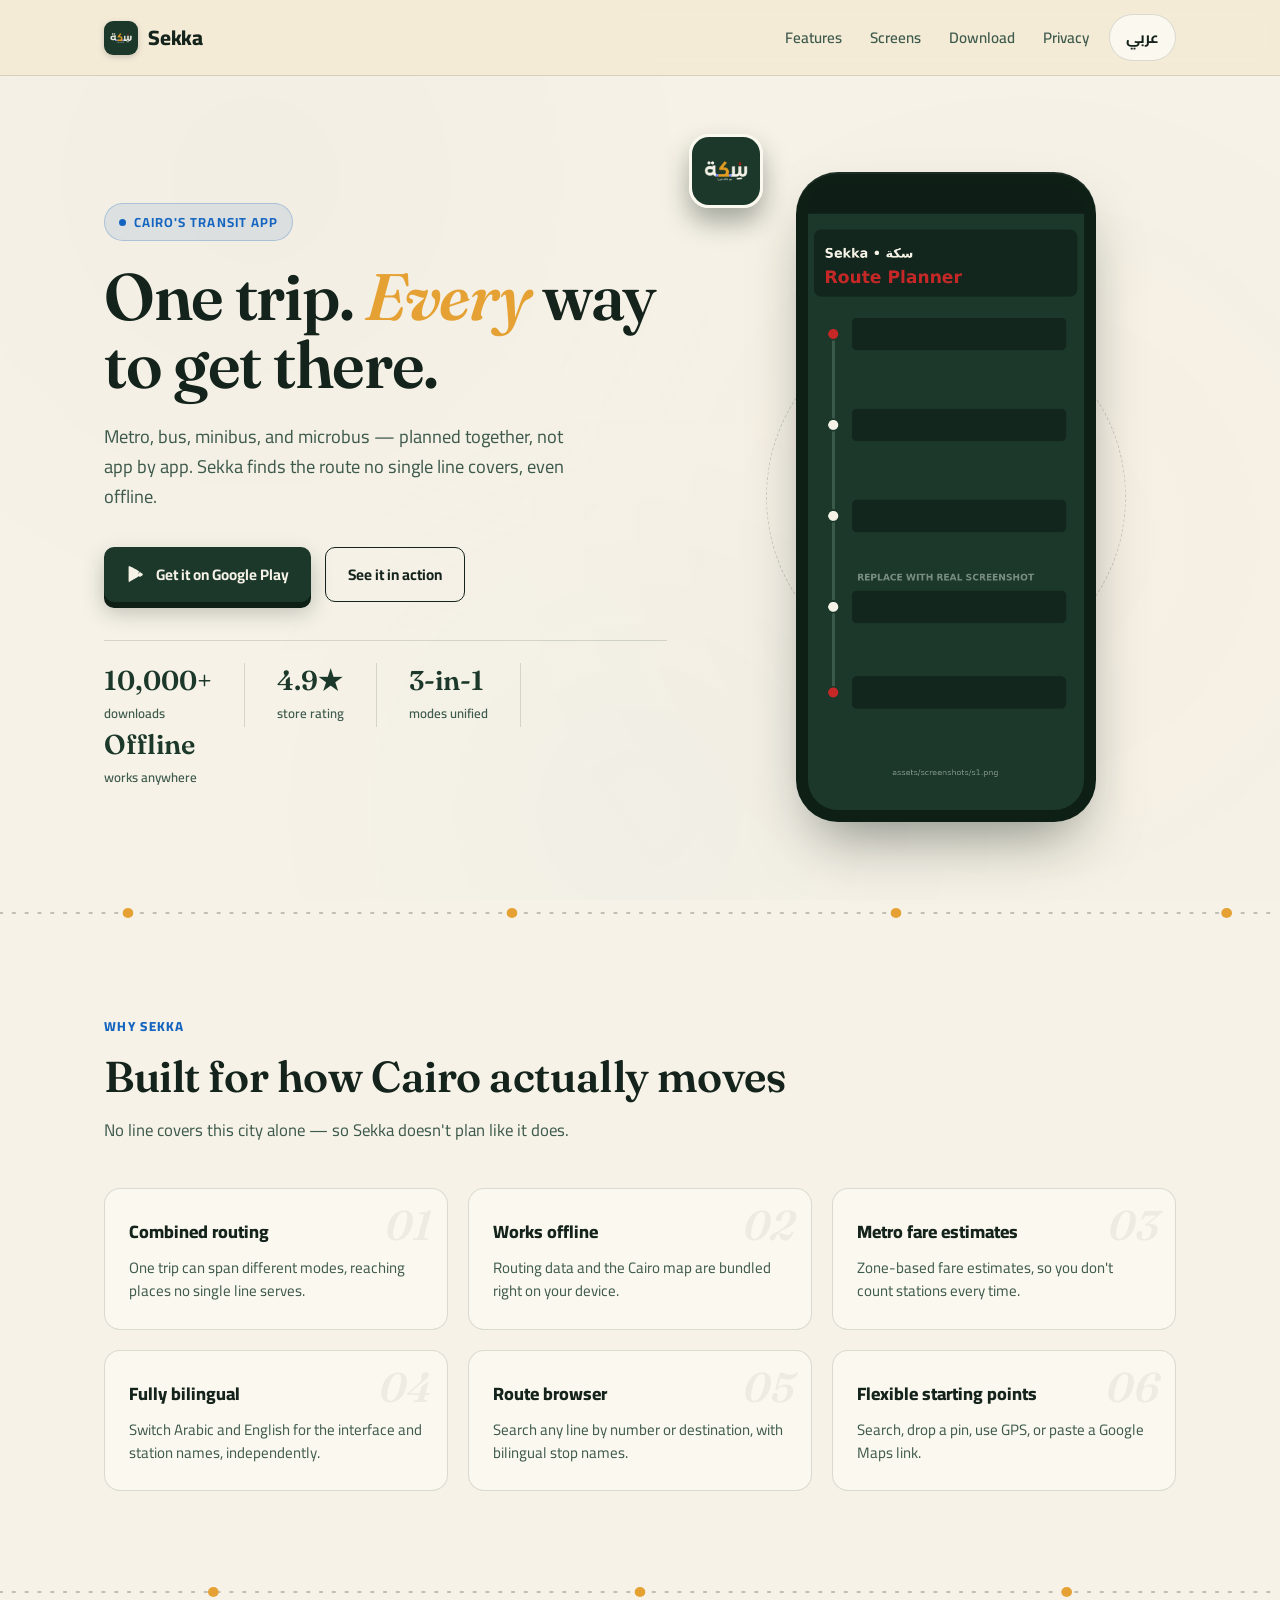
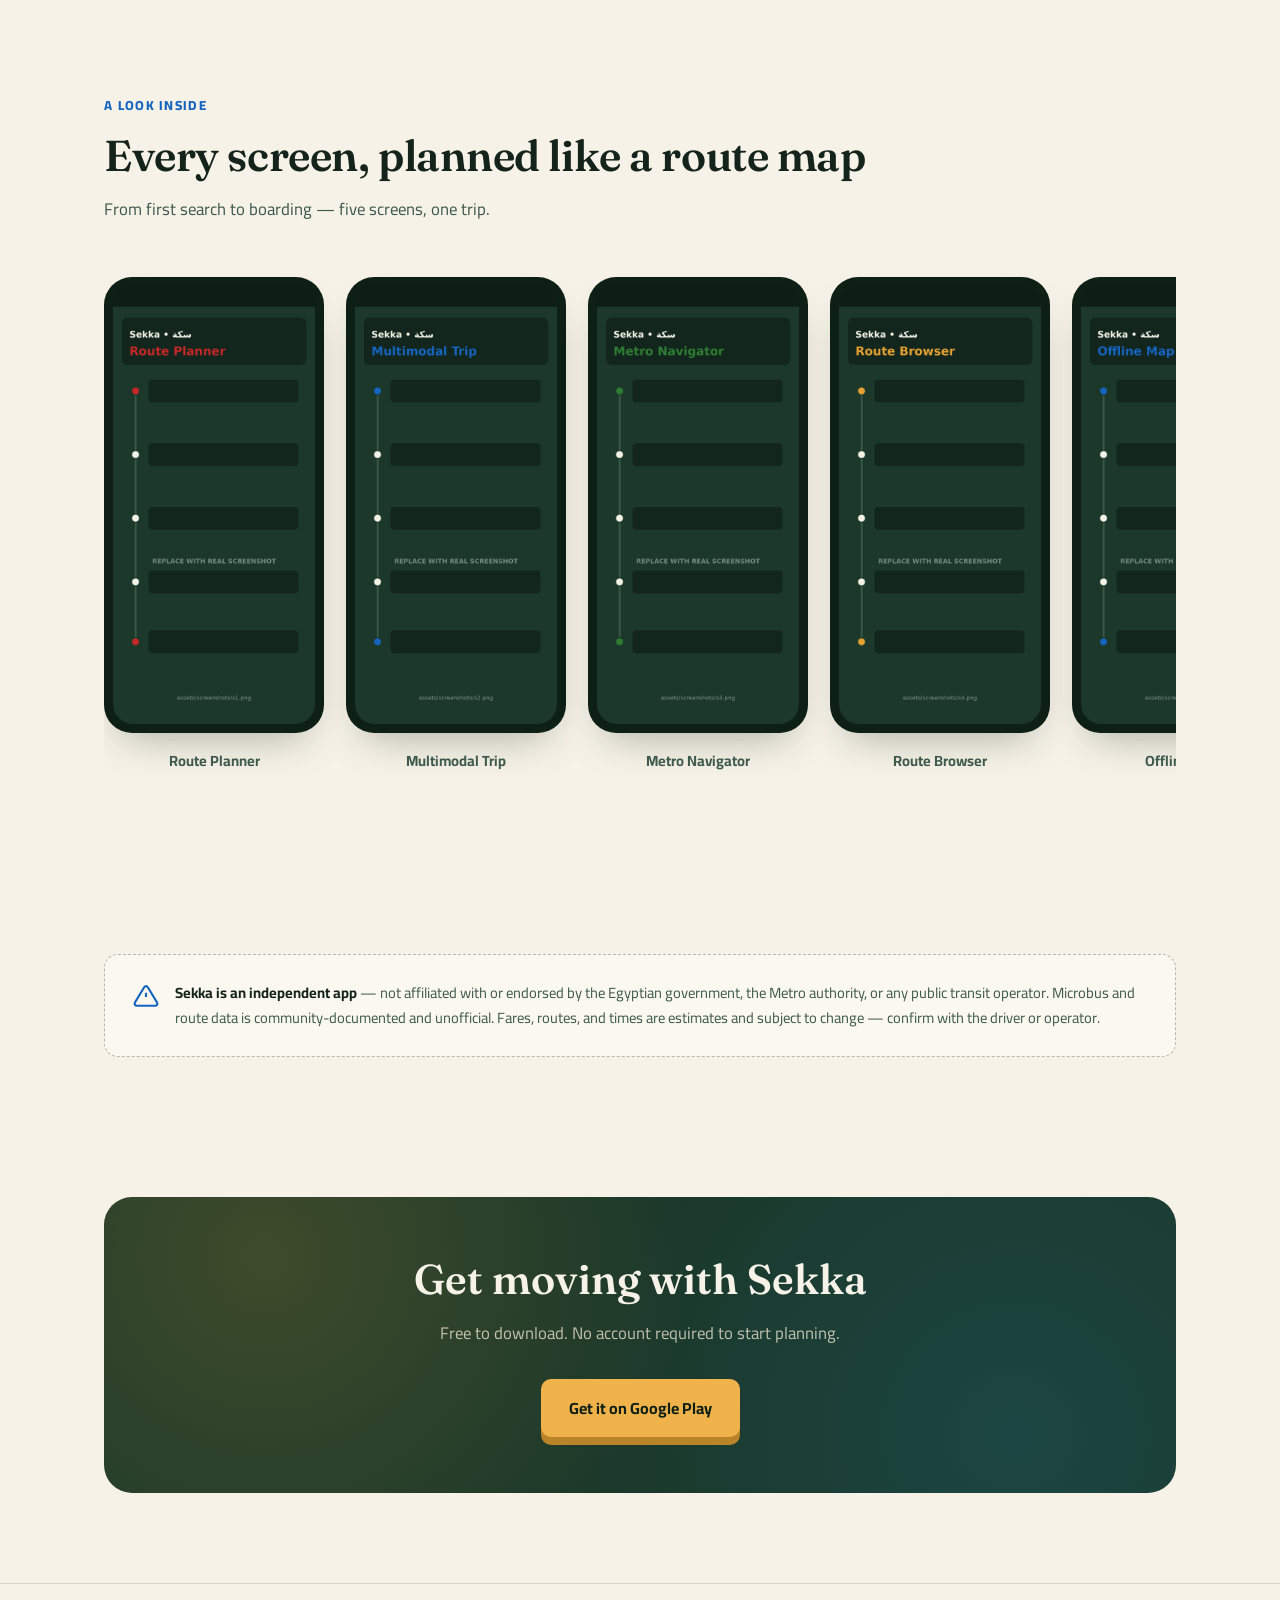
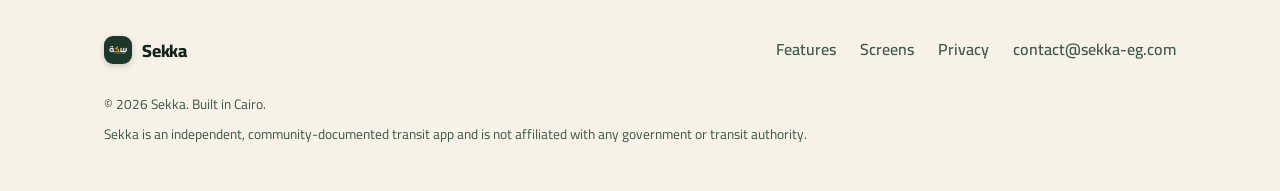
==== index.html @ 24066e3b "Sekka landing page" ====
<!doctype html>
<html lang="en" dir="ltr">
<head>
<meta charset="UTF-8">
<meta name="viewport" content="width=device-width, initial-scale=1, viewport-fit=cover">
<title>Sekka — سكة | Cairo's Multimodal Transit App</title>
<meta name="description" content="Sekka plans one trip across Cairo's metro, bus, minibus and microbus together — offline, bilingual, and free.">

<script async src="https://pagead2.googlesyndication.com/pagead/js/adsbygoogle.js?client=ca-pub-8726286335270032"
     crossorigin="anonymous"></script>

<link rel="icon" href="assets/icon.png">
<link rel="preconnect" href="https://fonts.googleapis.com">
<link rel="preconnect" href="https://fonts.gstatic.com" crossorigin>
<link href="https://fonts.googleapis.com/css2?family=Cairo:wght@400;500;600;700;800;900&family=Fraunces:ital,opsz,wght@0,9..144,500;1,9..144,500;1,9..144,600&display=swap" rel="stylesheet">
<script>document.documentElement.classList.add('js');</script>

<style>
:root{
  /* Sekka's real brand tokens — sampled from assets/logo.png and
     lib/theme/app_colors.dart, not invented for this page. */
  --sand:#f6f2e7;
  --sand-2:#ece4ce;
  --paper:#fbf8ef;
  --ink:#14231b;
  --ink-2:#3e5a4c;
  --navy:#1b382a;      /* brand ground — launchGround, logo.png background */
  --navy-deep:#0e1f16;
  --gold:#e5a133;      /* app's own "warning" token, matches the logo's gold */
  --gold-2:#f0b24a;    /* app's dark-mode warning token */
  --line1:#1565c0; /* metro line 1 (blue) */
  --line2:#c62828; /* metro line 2 (red) */
  --line3:#2e7d32; /* metro line 3 (green) */
  --rule: rgba(20,35,27,0.14);
  color-scheme: light;
}
*{box-sizing:border-box;}
html{scroll-behavior:smooth;}
body{
  margin:0;
  padding-block:env(safe-area-inset-top,0px) env(safe-area-inset-bottom,0px);
  background:var(--sand);
  color:var(--ink);
  font-family:'Cairo',system-ui,sans-serif;
  -webkit-font-smoothing:antialiased;
  overflow-x:hidden;
}
img{max-width:100%;display:block;}
[hidden]{display:none!important;}
a{color:inherit;}

/* paper grain texture */
body::before{
  content:"";
  position:fixed;inset:0;
  pointer-events:none;
  z-index:0;
  opacity:.5;
  background-image:
    radial-gradient(circle at 20% 20%, rgba(20,35,27,.035) 0, transparent 40%),
    radial-gradient(circle at 80% 60%, rgba(198,40,40,.04) 0, transparent 45%),
    radial-gradient(circle at 50% 90%, rgba(21,101,192,.04) 0, transparent 40%);
}

.wrap{max-width:1120px;margin-inline:auto;padding-inline:24px;position:relative;z-index:1;}

/* ---------- nav ---------- */
header.nav{
  position:sticky;top:0;z-index:50;
  padding-top:env(safe-area-inset-top,0px);
  background:rgba(244,234,212,.86);
  backdrop-filter:blur(10px);
  border-bottom:1px solid var(--rule);
}
.nav-inner{
  display:flex;align-items:center;justify-content:space-between;
  padding-block:14px;
}
.wordmark{
  display:flex;align-items:center;gap:10px;
  font-weight:800;font-size:1.3rem;letter-spacing:-.01em;
  text-decoration:none;color:var(--ink);
}
.wordmark .dot-en{color:var(--line1)}
.wordmark img{width:34px;height:34px;border-radius:9px;box-shadow:0 2px 6px rgba(0,0,0,.18)}
.navlinks{display:flex;align-items:center;gap:28px;}
.navlinks a{
  text-decoration:none;color:var(--ink-2);font-weight:600;font-size:.95rem;
  position:relative;padding-block:4px;
}
.navlinks a::after{
  content:"";position:absolute;left:0;right:0;bottom:-2px;height:2px;
  background:var(--line1);transform:scaleX(0);transform-origin:right;
  transition:transform .25s ease;
}
.navlinks a:hover::after{transform:scaleX(1);transform-origin:left;}
.navlinks{margin-inline-start:auto;margin-inline-end:20px;}
@media (max-width:760px){ .navlinks{display:none;} }

.btn{
  appearance:none;border:none;cursor:pointer;
  display:inline-flex;align-items:center;gap:10px;
  font-family:inherit;font-weight:700;font-size:.95rem;
  text-decoration:none;
}
.btn-lang{
  background:var(--paper);border:1.5px solid var(--rule);
  border-radius:999px;padding:8px 16px;color:var(--ink);
  transition:border-color .2s, background .2s;
}
.btn-lang:hover{border-color:var(--line1);}
.btn-ticket{
  background:var(--navy);color:var(--sand);
  padding:12px 22px;border-radius:10px;
  position:relative;
  box-shadow:0 6px 0 var(--navy-deep), 0 10px 22px rgba(14,31,22,.25);
  transition:transform .15s ease, box-shadow .15s ease;
}
.btn-ticket:hover{transform:translateY(-2px);box-shadow:0 8px 0 var(--navy-deep), 0 16px 26px rgba(14,31,22,.3);}
.btn-ticket:active{transform:translateY(2px);box-shadow:0 3px 0 var(--navy-deep);}
.btn-ticket svg{width:20px;height:20px;flex:none;}

/* ---------- hero ---------- */
.hero{
  padding-block:76px 40px;
  position:relative;
}
.hero-grid{
  display:grid;grid-template-columns:1.1fr .9fr;gap:48px;align-items:center;
}
@media (max-width:860px){ .hero-grid{grid-template-columns:1fr;} }

.eyebrow{
  display:inline-flex;align-items:center;gap:8px;
  font-weight:700;font-size:.82rem;letter-spacing:.08em;text-transform:uppercase;
  color:var(--line1);background:rgba(21,101,192,.1);
  border:1px solid rgba(21,101,192,.25);
  padding:6px 14px;border-radius:999px;margin-bottom:22px;
}
.eyebrow .pulse{width:7px;height:7px;border-radius:50%;background:var(--line1);animation:pulse 1.8s ease-in-out infinite;}
@keyframes pulse{0%,100%{opacity:1;transform:scale(1);}50%{opacity:.35;transform:scale(1.4);}}

h1.headline{
  font-family:'Fraunces',serif;
  font-weight:600;
  font-size:clamp(2.4rem, 5.2vw, 4.1rem);
  line-height:1.04;
  letter-spacing:-.02em;
  margin:0 0 22px;
}
[dir="rtl"] h1.headline{font-family:'Cairo',sans-serif;font-weight:800;}
h1.headline em{
  font-style:italic;color:var(--gold);
}
[dir="rtl"] h1.headline em{font-style:normal;color:var(--gold);}

.hero p.sub{
  font-size:1.15rem;line-height:1.65;color:var(--ink-2);
  max-width:46ch;margin:0 0 34px;
}
.hero-ctas{display:flex;flex-wrap:wrap;gap:14px;margin-bottom:38px;}
.btn-ghost{
  border:1.5px solid var(--ink); border-radius:10px; padding:12px 22px;
  color:var(--ink); background:transparent;
}
.btn-ghost:hover{background:var(--ink);color:var(--sand);}

.stats{display:flex;flex-wrap:wrap;gap:0;border-top:1px solid var(--rule);padding-top:22px;}
.stat{padding-inline-end:32px;margin-inline-end:32px;border-inline-end:1px solid var(--rule);}
.stat:last-child{border-inline-end:none;}
.stat b{display:block;font-family:'Fraunces',serif;font-size:1.7rem;font-weight:600;color:var(--navy);}
[dir="rtl"] .stat b{font-family:'Cairo',sans-serif;font-weight:800;}
.stat span{font-size:.82rem;color:var(--ink-2);font-weight:600;}

/* phone showcase */
.phone-stage{position:relative;display:flex;justify-content:center;align-items:center;padding:20px;}
.phone{
  width:min(300px,72vw);aspect-ratio:9/19.5;
  background:var(--navy-deep);border-radius:42px;padding:12px;
  box-shadow:0 30px 60px -20px rgba(14,31,22,.5), 0 2px 0 rgba(255,255,255,.06) inset;
  position:relative;z-index:2;
  animation:float 5s ease-in-out infinite;
}
@keyframes float{0%,100%{transform:translateY(0) rotate(-2deg);}50%{transform:translateY(-14px) rotate(1deg);}}
.phone img{border-radius:30px;width:100%;height:100%;object-fit:cover;}
.badge-icon{
  position:absolute;z-index:3;top:-18px;inset-inline-start:-26px;
  width:74px;height:74px;border-radius:20px;overflow:hidden;
  box-shadow:0 14px 26px rgba(14,31,22,.35);
  animation:float 5s ease-in-out infinite .4s;
  border:3px solid var(--paper);
}
.ring{
  position:absolute;width:360px;height:360px;border-radius:50%;
  border:1.5px dashed rgba(20,35,27,.18);z-index:1;
}

/* ---------- route divider ---------- */
.route-divider{padding-block:8px;overflow:hidden;}
.route-divider svg{width:100%;height:46px;display:block;}
.route-divider path{
  stroke:var(--ink);stroke-opacity:.25;stroke-width:2;fill:none;
  stroke-dasharray:2 10;stroke-linecap:round;
}
.route-divider circle{fill:var(--gold);}

/* ---------- section shells ---------- */
section{padding-block:70px;position:relative;}
.kicker{
  font-weight:800;font-size:.82rem;letter-spacing:.1em;text-transform:uppercase;
  color:var(--line1);margin:0 0 12px;
}
h2.h2{
  font-family:'Fraunces',serif;font-weight:600;
  font-size:clamp(1.9rem,3.4vw,2.7rem);letter-spacing:-.01em;margin:0 0 14px;
}
[dir="rtl"] h2.h2{font-family:'Cairo',sans-serif;font-weight:800;}
.section-sub{color:var(--ink-2);font-size:1.05rem;max-width:56ch;margin:0 0 44px;line-height:1.6;}

/* reveal-on-scroll (only when JS has run — no-JS visitors see content immediately) */
html.js .reveal{opacity:0;transform:translateY(26px);transition:opacity .7s ease, transform .7s ease;}
html.js .reveal.in{opacity:1;transform:translateY(0);}

/* ---------- features ---------- */
.feature-grid{display:grid;grid-template-columns:repeat(3,1fr);gap:20px;}
@media (max-width:900px){.feature-grid{grid-template-columns:repeat(2,1fr);}}
@media (max-width:600px){.feature-grid{grid-template-columns:1fr;}}
.feature{
  background:var(--paper);border:1px solid var(--rule);border-radius:16px;
  padding:26px 24px;position:relative;overflow:hidden;
  transition:transform .25s ease, box-shadow .25s ease, border-color .25s ease;
}
.feature:hover{transform:translateY(-6px);box-shadow:0 18px 30px -14px rgba(20,35,27,.25);border-color:transparent;}
.feature .dot{width:12px;height:12px;border-radius:50%;margin-bottom:18px;}
.feature h3{margin:0 0 8px;font-size:1.12rem;font-weight:800;}
.feature p{margin:0;color:var(--ink-2);font-size:.94rem;line-height:1.55;}
.feature .num{
  position:absolute;top:10px;inset-inline-end:16px;
  font-family:'Fraunces',serif;font-style:italic;font-size:2.6rem;
  color:rgba(20,35,27,.06);font-weight:600;
}

/* ---------- screenshots ---------- */
.shot-rail{
  display:flex;gap:22px;overflow-x:auto;padding:10px 4px 26px;
  scroll-snap-type:x mandatory;
  -webkit-overflow-scrolling:touch;
}
.shot-rail::-webkit-scrollbar{height:8px;}
.shot-rail::-webkit-scrollbar-thumb{background:var(--rule);border-radius:8px;}
.shot-card{flex:none;scroll-snap-align:start;width:220px;}
.shot-frame{
  background:var(--navy-deep);border-radius:28px;padding:9px;
  box-shadow:0 20px 40px -18px rgba(20,35,27,.35);
}
.shot-frame img{border-radius:20px;aspect-ratio:9/19.5;object-fit:cover;}
.shot-label{margin-top:14px;font-weight:700;font-size:.92rem;text-align:center;color:var(--ink-2);}

/* ---------- disclaimer ---------- */
.ticket-note{
  background:var(--paper);border:1.5px dashed rgba(20,35,27,.3);
  border-radius:14px;padding:26px 28px;
  display:flex;gap:16px;align-items:flex-start;
}
.ticket-note svg{flex:none;width:26px;height:26px;color:var(--line1);margin-top:2px;}
.ticket-note p{margin:0;color:var(--ink-2);font-size:.92rem;line-height:1.65;}
.ticket-note strong{color:var(--ink);}

/* ---------- download cta ---------- */
.cta-band{
  background:var(--navy);color:var(--sand);border-radius:28px;
  padding:56px 40px;text-align:center;position:relative;overflow:hidden;
}
.cta-band::before{
  content:"";position:absolute;inset:0;
  background:
    radial-gradient(circle at 15% 20%, rgba(223,162,46,.18), transparent 45%),
    radial-gradient(circle at 85% 80%, rgba(28,110,140,.25), transparent 45%);
}
.cta-band > *{position:relative;z-index:1;}
.cta-band h2{font-family:'Fraunces',serif;font-weight:600;font-size:clamp(1.8rem,4vw,2.6rem);margin:0 0 12px;}
[dir="rtl"] .cta-band h2{font-family:'Cairo',sans-serif;font-weight:800;}
.cta-band p{color:rgba(244,234,212,.75);margin:0 0 30px;font-size:1.05rem;}
.btn-gold{
  background:var(--gold-2);color:var(--navy-deep);
  padding:14px 28px;border-radius:10px;font-size:1rem;
  box-shadow:0 8px 0 #b9832a;
  transition:transform .15s ease, box-shadow .15s ease;
}
.btn-gold:hover{transform:translateY(-2px);box-shadow:0 10px 0 #b9832a;}
.btn-gold:active{transform:translateY(3px);box-shadow:0 3px 0 #b9832a;}

/* ---------- footer ---------- */
footer{padding-block:50px 40px;border-top:1px solid var(--rule);margin-top:20px;}
.foot-grid{display:flex;justify-content:space-between;flex-wrap:wrap;gap:26px;}
.foot-links{display:flex;gap:24px;flex-wrap:wrap;}
.foot-links a{text-decoration:none;font-weight:600;color:var(--ink-2);}
.foot-links a:hover{color:var(--line1);}
.foot-meta{color:var(--ink-2);font-size:.85rem;}
.foot-meta div{margin-bottom:4px;}

/* rtl flips for directional bits */
[dir="rtl"] .ring{transform:scaleX(-1);}
</style>
</head>
<body>

<header class="nav">
  <div class="wrap nav-inner">
    <a href="#top" class="wordmark">
      <img src="assets/icon.png" alt="Sekka">
      <span data-i18n="brand">Sekka</span>
    </a>
    <nav class="navlinks">
      <a href="#features" data-i18n="nav1">Features</a>
      <a href="#screens" data-i18n="nav2">Screens</a>
      <a href="#download" data-i18n="nav3">Download</a>
      <a href="https://eliaamir.github.io/sekka-privacy/" data-i18n="nav4">Privacy</a>
    </nav>
    <div style="display:flex;gap:10px;align-items:center;">
      <button class="btn btn-lang" id="langToggle" type="button">عربي</button>
    </div>
  </div>
</header>

<main id="top">
  <section class="hero">
    <div class="wrap hero-grid">
      <div>
        <span class="eyebrow"><span class="pulse"></span><span data-i18n="eyebrow">Cairo's Transit App</span></span>
        <h1 class="headline" data-i18n-html="headline_html">One trip. <em>Every</em> way to get there.</h1>
        <p class="sub" data-i18n="hero_sub">Metro, bus, minibus, and microbus — planned together, not app by app. Sekka finds the route no single line covers, even offline.</p>
        <div class="hero-ctas">
          <a class="btn btn-ticket" href="https://play.google.com/store/apps/details?id=com.sekka.transport" target="_blank" rel="noopener">
            <svg viewBox="0 0 24 24" fill="currentColor"><path d="M3.6 2.3c-.3.3-.5.7-.5 1.2v17c0 .5.2.9.5 1.2l.1.1L13.9 12 3.7 2.2l-.1.1Zm12.6 11-2.6-2.6L4.1 21.3l9.5-5.3c.6-.4 1.6-1 2.6-2.7Zm3.3-1.9-2.9-1.7-2.9 2.9 2.9 2.9 2.9-1.7c.9-.5.9-1.9 0-2.4ZM4.1 2.7l9.5 9.3 2.6-2.6C15.2 7.7 5.9 3.2 4.1 2.7Z"/></svg>
            <span data-i18n="cta_play">Get it on Google Play</span>
          </a>
          <a class="btn btn-ghost" href="#screens" data-i18n="cta_see">See it in action</a>
        </div>
        <div class="stats">
          <div class="stat"><b dir="ltr">10,000+</b><span data-i18n="stat1">downloads</span></div>
          <div class="stat"><b dir="ltr">4.9★</b><span data-i18n="stat2">store rating</span></div>
          <div class="stat"><b dir="ltr">3-in-1</b><span data-i18n="stat3">modes unified</span></div>
          <div class="stat"><b data-i18n="stat4b">Offline</b><span data-i18n="stat4">works anywhere</span></div>
        </div>
      </div>
      <div class="phone-stage">
        <div class="ring"></div>
        <div class="phone"><img src="assets/screenshots/s1.png" alt="Sekka app screenshot"></div>
        <div class="badge-icon"><img src="assets/icon.png" alt=""></div>
      </div>
    </div>
  </section>

  <div class="route-divider"><svg viewBox="0 0 1200 46" preserveAspectRatio="none">
    <path d="M0 23 H1200"/>
    <circle cx="120" cy="23" r="5"></circle>
    <circle cx="480" cy="23" r="5"></circle>
    <circle cx="840" cy="23" r="5"></circle>
    <circle cx="1150" cy="23" r="5"></circle>
  </svg></div>

  <section id="features">
    <div class="wrap">
      <p class="kicker reveal" data-i18n="feat_kicker">Why Sekka</p>
      <h2 class="h2 reveal" data-i18n="feat_title">Built for how Cairo actually moves</h2>
      <p class="section-sub reveal" data-i18n="feat_sub">No line covers this city alone — so Sekka doesn't plan like it does.</p>
      <div class="feature-grid">
        <div class="feature reveal">
          <span class="num">01</span>
          <span class="dot" style="background:var(--line1)"></span>
          <h3 data-i18n="f1_t">Combined routing</h3>
          <p data-i18n="f1_p">One trip can span different modes, reaching places no single line serves.</p>
        </div>
        <div class="feature reveal">
          <span class="num">02</span>
          <span class="dot" style="background:var(--line2)"></span>
          <h3 data-i18n="f2_t">Works offline</h3>
          <p data-i18n="f2_p">Routing data and the Cairo map are bundled right on your device.</p>
        </div>
        <div class="feature reveal">
          <span class="num">03</span>
          <span class="dot" style="background:var(--line3)"></span>
          <h3 data-i18n="f3_t">Metro fare estimates</h3>
          <p data-i18n="f3_p">Zone-based fare estimates, so you don't count stations every time.</p>
        </div>
        <div class="feature reveal">
          <span class="num">04</span>
          <span class="dot" style="background:var(--gold)"></span>
          <h3 data-i18n="f4_t">Fully bilingual</h3>
          <p data-i18n="f4_p">Switch Arabic and English for the interface and station names, independently.</p>
        </div>
        <div class="feature reveal">
          <span class="num">05</span>
          <span class="dot" style="background:var(--line1)"></span>
          <h3 data-i18n="f5_t">Route browser</h3>
          <p data-i18n="f5_p">Search any line by number or destination, with bilingual stop names.</p>
        </div>
        <div class="feature reveal">
          <span class="num">06</span>
          <span class="dot" style="background:var(--line2)"></span>
          <h3 data-i18n="f6_t">Flexible starting points</h3>
          <p data-i18n="f6_p">Search, drop a pin, use GPS, or paste a Google Maps link.</p>
        </div>
      </div>
    </div>
  </section>

  <div class="route-divider"><svg viewBox="0 0 1200 46" preserveAspectRatio="none">
    <path d="M0 23 H1200"/>
    <circle cx="200" cy="23" r="5"></circle>
    <circle cx="600" cy="23" r="5"></circle>
    <circle cx="1000" cy="23" r="5"></circle>
  </svg></div>

  <section id="screens">
    <div class="wrap">
      <p class="kicker reveal" data-i18n="shots_kicker">A look inside</p>
      <h2 class="h2 reveal" data-i18n="shots_title">Every screen, planned like a route map</h2>
      <p class="section-sub reveal" data-i18n="shots_sub">From first search to boarding — five screens, one trip.</p>
      <div class="shot-rail">
        <div class="shot-card reveal">
          <div class="shot-frame"><img src="assets/screenshots/s1.png" alt="Route planner"></div>
          <p class="shot-label" data-i18n="shot1">Route Planner</p>
        </div>
        <div class="shot-card reveal">
          <div class="shot-frame"><img src="assets/screenshots/s2.png" alt="Multimodal trip"></div>
          <p class="shot-label" data-i18n="shot2">Multimodal Trip</p>
        </div>
        <div class="shot-card reveal">
          <div class="shot-frame"><img src="assets/screenshots/s3.png" alt="Metro navigator"></div>
          <p class="shot-label" data-i18n="shot3">Metro Navigator</p>
        </div>
        <div class="shot-card reveal">
          <div class="shot-frame"><img src="assets/screenshots/s4.png" alt="Route browser"></div>
          <p class="shot-label" data-i18n="shot4">Route Browser</p>
        </div>
        <div class="shot-card reveal">
          <div class="shot-frame"><img src="assets/screenshots/s5.png" alt="Offline map"></div>
          <p class="shot-label" data-i18n="shot5">Offline Map</p>
        </div>
      </div>
    </div>
  </section>

  <section>
    <div class="wrap">
      <div class="ticket-note reveal">
        <svg viewBox="0 0 24 24" fill="none" stroke="currentColor" stroke-width="2"><path d="M12 9v4m0 4h.01M10.3 3.9 1.8 18a2 2 0 0 0 1.7 3h17a2 2 0 0 0 1.7-3L13.7 3.9a2 2 0 0 0-3.4 0Z"/></svg>
        <p data-i18n-html="disclaimer"><strong>Sekka is an independent app</strong> — not affiliated with or endorsed by the Egyptian government, the Metro authority, or any public transit operator. Microbus and route data is community-documented and unofficial. Fares, routes, and times are estimates and subject to change — confirm with the driver or operator.</p>
      </div>
    </div>
  </section>

  <section id="download">
    <div class="wrap">
      <div class="cta-band reveal">
        <h2 data-i18n="cta_h">Get moving with Sekka</h2>
        <p data-i18n="cta_p">Free to download. No account required to start planning.</p>
        <a class="btn btn-gold" href="https://play.google.com/store/apps/details?id=com.sekka.transport" target="_blank" rel="noopener">
          <span data-i18n="cta_play">Get it on Google Play</span>
        </a>
      </div>
    </div>
  </section>
</main>

<footer>
  <div class="wrap foot-grid">
    <div class="wordmark" style="font-size:1.1rem;">
      <img src="assets/icon.png" alt="Sekka" style="width:28px;height:28px;">
      <span data-i18n="brand">Sekka</span>
    </div>
    <div class="foot-links">
      <a href="#features" data-i18n="nav1">Features</a>
      <a href="#screens" data-i18n="nav2">Screens</a>
      <a href="https://eliaamir.github.io/sekka-privacy/" data-i18n="nav4">Privacy</a>
      <a href="mailto:contact@sekka-eg.com">contact@sekka-eg.com</a>
    </div>
  </div>
  <div class="wrap foot-meta" style="margin-top:24px;">
    <div data-i18n="foot1">© 2026 Sekka. Built in Cairo.</div>
    <div data-i18n="foot2">Sekka is an independent, community-documented transit app and is not affiliated with any government or transit authority.</div>
  </div>
</footer>

<script>
const STR = {
  en: {
    brand:"Sekka", nav1:"Features", nav2:"Screens", nav3:"Download", nav4:"Privacy",
    eyebrow:"Cairo's Transit App",
    hero_sub:"Metro, bus, minibus, and microbus — planned together, not app by app. Sekka finds the route no single line covers, even offline.",
    cta_play:"Get it on Google Play", cta_see:"See it in action",
    stat1:"downloads", stat2:"store rating", stat3:"modes unified", stat4:"works anywhere", stat4b:"Offline",
    feat_kicker:"Why Sekka", feat_title:"Built for how Cairo actually moves",
    feat_sub:"No line covers this city alone — so Sekka doesn't plan like it does.",
    f1_t:"Combined routing", f1_p:"One trip can span different modes, reaching places no single line serves.",
    f2_t:"Works offline", f2_p:"Routing data and the Cairo map are bundled right on your device.",
    f3_t:"Metro fare estimates", f3_p:"Zone-based fare estimates, so you don't count stations every time.",
    f4_t:"Fully bilingual", f4_p:"Switch Arabic and English for the interface and station names, independently.",
    f5_t:"Route browser", f5_p:"Search any line by number or destination, with bilingual stop names.",
    f6_t:"Flexible starting points", f6_p:"Search, drop a pin, use GPS, or paste a Google Maps link.",
    shots_kicker:"A look inside", shots_title:"Every screen, planned like a route map",
    shots_sub:"From first search to boarding — five screens, one trip.",
    shot1:"Route Planner", shot2:"Multimodal Trip", shot3:"Metro Navigator", shot4:"Route Browser", shot5:"Offline Map",
    disclaimer:"<strong>Sekka is an independent app</strong> — not affiliated with or endorsed by the Egyptian government, the Metro authority, or any public transit operator. Microbus and route data is community-documented and unofficial. Fares, routes, and times are estimates and subject to change — confirm with the driver or operator.",
    cta_h:"Get moving with Sekka", cta_p:"Free to download. No account required to start planning.",
    foot1:"© 2026 Sekka. Built in Cairo.",
    foot2:"Sekka is an independent, community-documented transit app and is not affiliated with any government or transit authority.",
    headline_html:'One trip. <em>Every</em> way to get there.'
  },
  ar: {
    brand:"سكة", nav1:"المميزات", nav2:"لقطات الشاشة", nav3:"تحميل", nav4:"الخصوصية",
    eyebrow:"تطبيق مواصلات القاهرة",
    hero_sub:"المترو والأتوبيس والميني باص والميكروباص، كلهم بيتخططوا مع بعض مش تطبيق لوحده. سكة بيلاقي رحلة محدش بيوصلها بخط واحد، حتى من غير إنترنت.",
    cta_play:"حمّل من Google Play", cta_see:"شوف التطبيق شغال",
    stat1:"تحميل", stat2:"تقييم المتجر", stat3:"وسايل في رحلة واحدة", stat4:"شغال في أي مكان", stat4b:"أوفلاين",
    feat_kicker:"ليه سكة", feat_title:"اتبنى على طبيعة تنقل القاهرة",
    feat_sub:"مفيش خط بيوصل المدينة لوحده — فسكة مش بيخطط كأنه بيوصلها.",
    f1_t:"تخطيط مشترك", f1_p:"رحلة واحدة بتمشي فيها على أكتر من وسيلة، فتوصلك أماكن مفيش خط واحد بيوصلها.",
    f2_t:"شغال أوفلاين", f2_p:"بيانات التخطيط وخريطة القاهرة كلها محفوظة على موبايلك.",
    f3_t:"تقدير سعر المترو", f3_p:"تقدير السعر بالمنطقة، بدل ما تحسب كل مرة عدد المحطات.",
    f4_t:"عربي وإنجليزي بالكامل", f4_p:"بدّل اللغة للواجهة ولأسماء المحطات، كل واحدة لوحدها.",
    f5_t:"متصفح الخطوط", f5_p:"دوّر على أي خط بالرقم أو بالوجهة، بأسماء محطات عربي وإنجليزي.",
    f6_t:"نقط بداية مرنة", f6_p:"بالبحث، أو دبوس على الخريطة، أو GPS، أو لينك من خرائط جوجل.",
    shots_kicker:"جولة جوه التطبيق", shots_title:"كل شاشة متخططة زي خريطة خط",
    shots_sub:"من أول بحث لحد الركوب — خمس شاشات، رحلة واحدة.",
    shot1:"مخطط الرحلات", shot2:"رحلة متعددة الوسايل", shot3:"ملاح المترو", shot4:"متصفح الخطوط", shot5:"خريطة أوفلاين",
    disclaimer:"<strong>سكة تطبيق مستقل</strong>، وغير تابع للحكومة المصرية أو مترو الأنفاق أو هيئة النقل العام أو أي جهة حكومية، وغير معتمد منها. بيانات الميكروباص والخطوط موثّقة من المستخدمين وغير رسمية. الأسعار والخطوط والمواعيد تقريبية وقابلة للتغيير — اتأكد من السواق أو الجهة المشغّلة.",
    cta_h:"يلا نتحرك مع سكة", cta_p:"التحميل مجاني. مش محتاج حساب عشان تبدأ تخطط.",
    foot1:"© 2026 سكة. اتصنع في القاهرة.",
    foot2:"سكة تطبيق مستقل، بيانات موثّقة من المستخدمين، وغير تابع لأي جهة حكومية أو هيئة نقل.",
    headline_html:'رحلة واحدة… بكل الطرق اللي <em>توصلك</em>'
  }
};

let lang = 'en';
const toggleBtn = document.getElementById('langToggle');

function applyLang(l){
  lang = l;
  document.documentElement.lang = l;
  document.documentElement.dir = l === 'ar' ? 'rtl' : 'ltr';
  const dict = STR[l];
  document.querySelectorAll('[data-i18n]').forEach(el=>{
    const key = el.getAttribute('data-i18n');
    if(dict[key] !== undefined) el.textContent = dict[key];
  });
  document.querySelectorAll('[data-i18n-html]').forEach(el=>{
    const key = el.getAttribute('data-i18n-html');
    if(dict[key] !== undefined) el.innerHTML = dict[key];
  });
  toggleBtn.textContent = l === 'ar' ? 'English' : 'عربي';
  try{ localStorage.setItem('sekka-lang', l); }catch(e){}
}

toggleBtn.addEventListener('click', ()=> applyLang(lang === 'ar' ? 'en' : 'ar'));

let initial = 'en';
try{
  const saved = localStorage.getItem('sekka-lang');
  if(saved) initial = saved;
  else if(navigator.language && navigator.language.toLowerCase().startsWith('ar')) initial = 'ar';
}catch(e){
  if(navigator.language && navigator.language.toLowerCase().startsWith('ar')) initial = 'ar';
}
applyLang(initial);

// scroll reveal — plain rect check on scroll/resize, throttled with rAF.
// (More robust than relying solely on IntersectionObserver root-margin edge
// cases across browsers; guarantees nothing stays permanently invisible.)
let revealEls = Array.from(document.querySelectorAll('.reveal'));
let ticking = false;
function revealPass(){
  const vh = window.innerHeight;
  revealEls = revealEls.filter(el=>{
    const r = el.getBoundingClientRect();
    if(r.top < vh * 1.15){
      el.classList.add('in');
      return false; // done, drop from the watch list
    }
    return true;
  });
  ticking = false;
  if(revealEls.length === 0){
    window.removeEventListener('scroll', onScroll);
    window.removeEventListener('resize', onScroll);
  }
}
function onScroll(){
  if(!ticking){ ticking = true; requestAnimationFrame(revealPass); }
}
window.addEventListener('scroll', onScroll, {passive:true});
window.addEventListener('resize', onScroll);
revealPass(); // reveal whatever's already in view on load
if(document.fonts && document.fonts.ready){ document.fonts.ready.then(revealPass); } // re-check after web fonts swap in (layout can shift)
window.addEventListener('load', revealPass);
// Safety net: whatever the cause (a layout race, a browser quirk), nothing
// should stay invisible forever — force everything visible after a beat.
setTimeout(()=>{ revealEls.forEach(el=>el.classList.add('in')); revealEls = []; }, 2200);
</script>

</body>
</html>
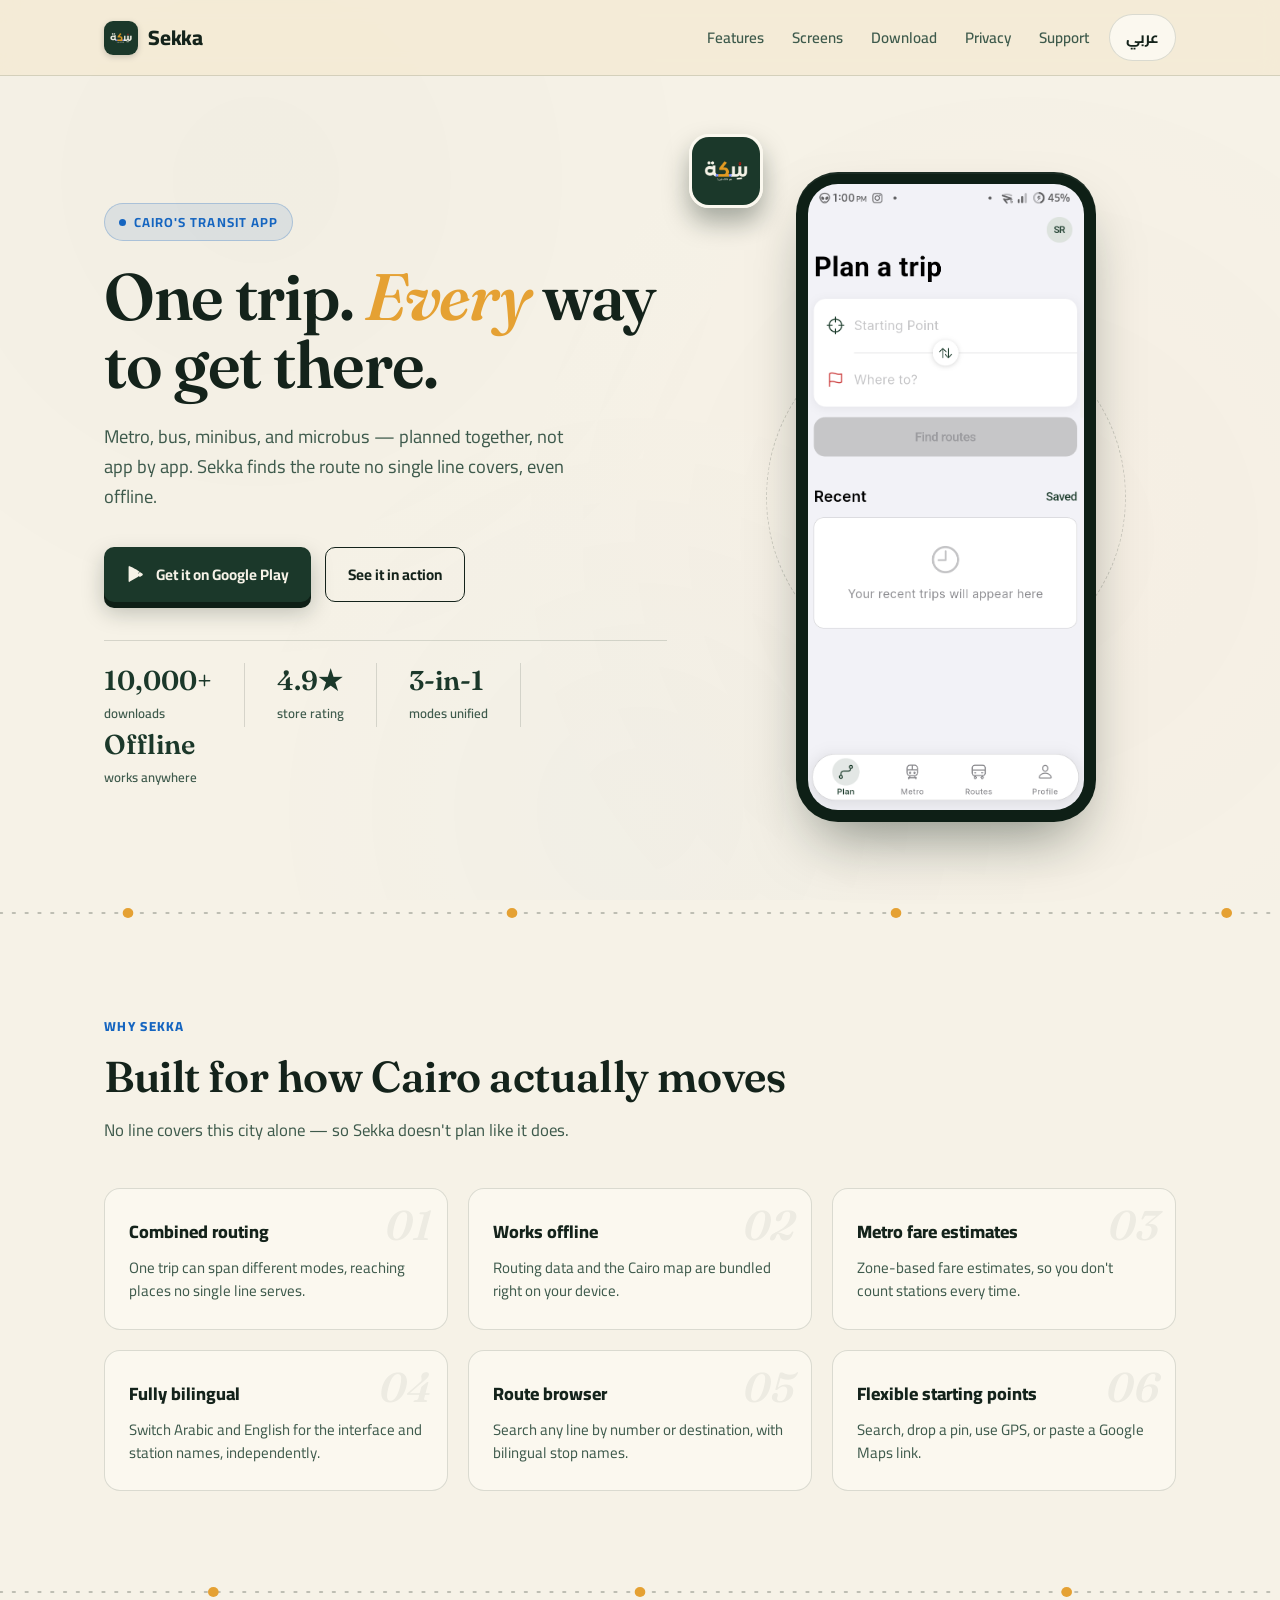
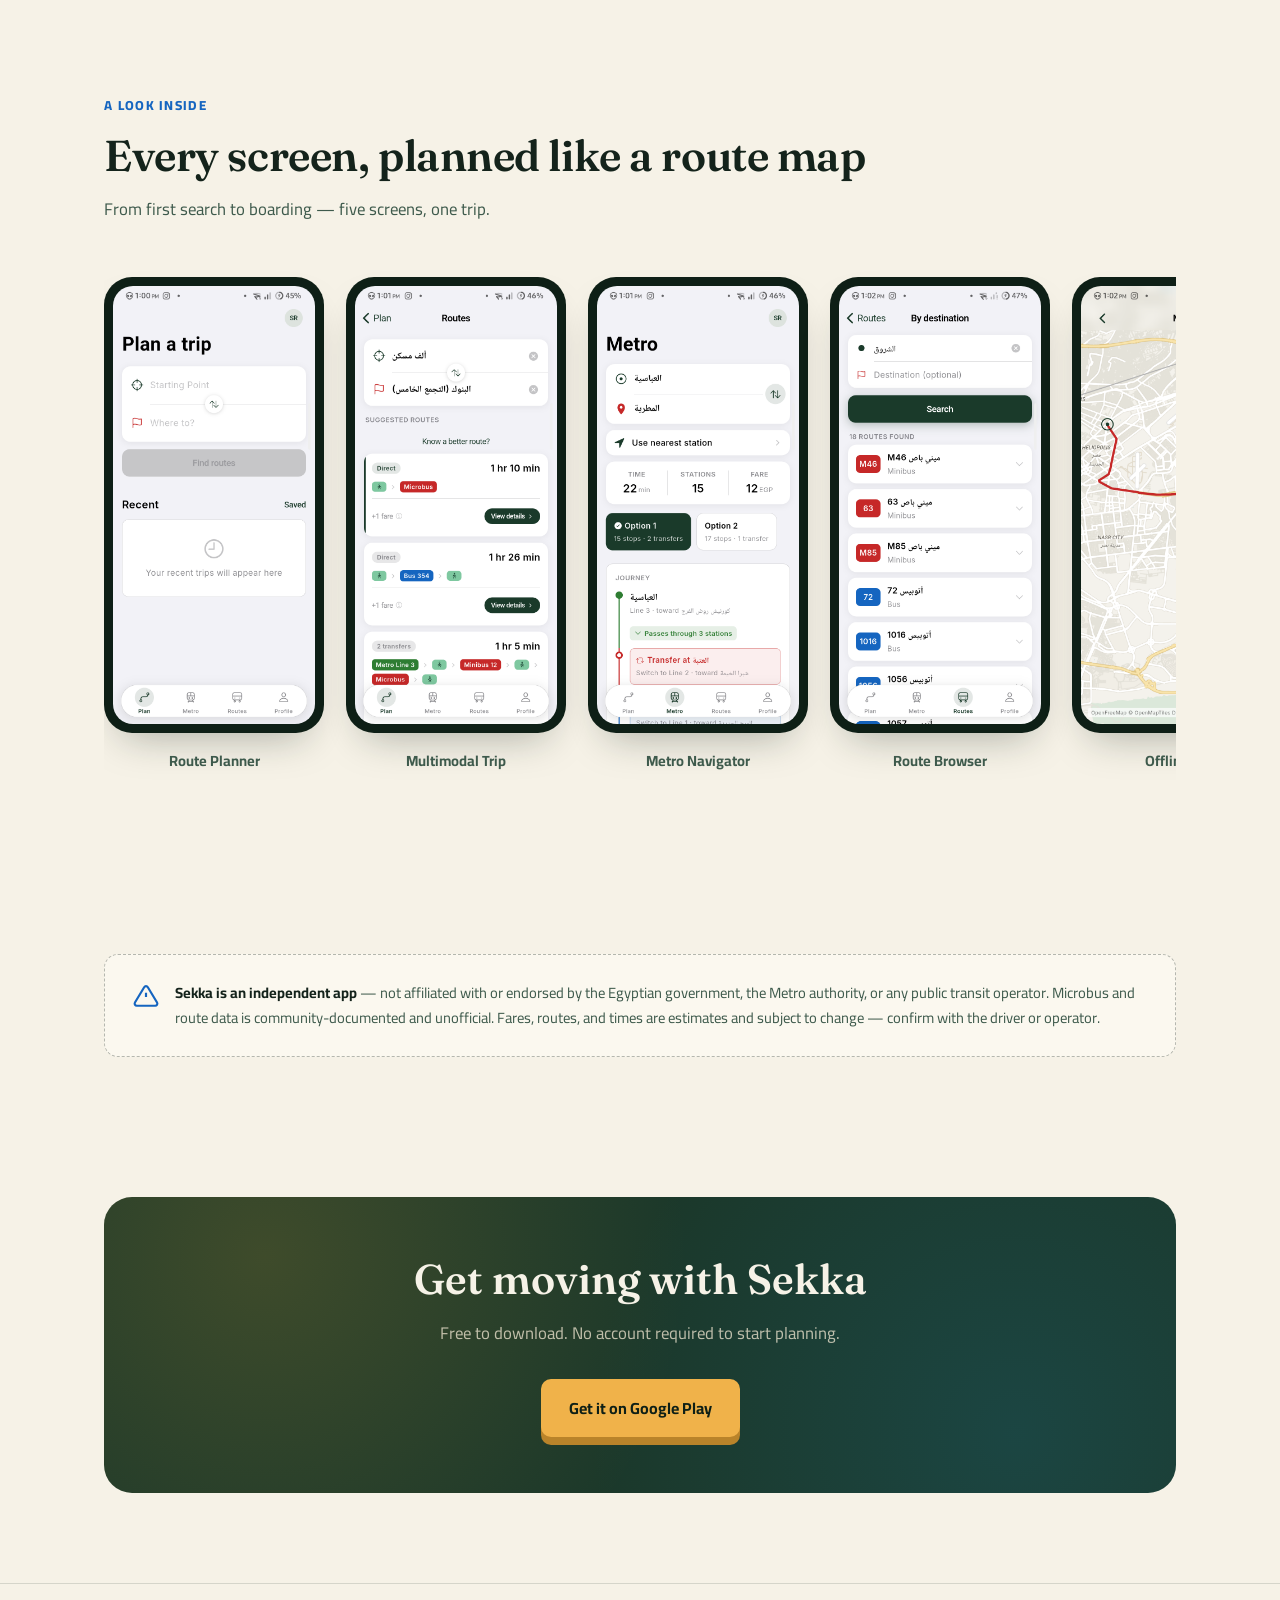
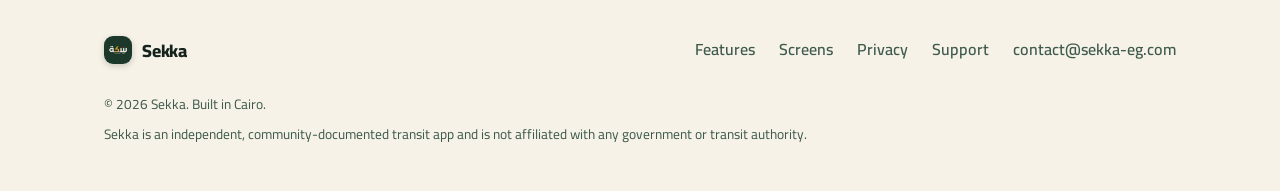
==== commit 4780b385: "feat: privacy and support pages under sekka-eg.com" ====
--- a/index.html
+++ b/index.html
@@ -315,7 +315,8 @@
       <a href="#features" data-i18n="nav1">Features</a>
       <a href="#screens" data-i18n="nav2">Screens</a>
       <a href="#download" data-i18n="nav3">Download</a>
-      <a href="https://eliaamir.github.io/sekka-privacy/" data-i18n="nav4">Privacy</a>
+      <a href="privacy/" data-i18n="nav4">Privacy</a>
+      <a href="support/" data-i18n="nav5">Support</a>
     </nav>
     <div style="display:flex;gap:10px;align-items:center;">
       <button class="btn btn-lang" id="langToggle" type="button">عربي</button>
@@ -474,7 +475,8 @@
     <div class="foot-links">
       <a href="#features" data-i18n="nav1">Features</a>
       <a href="#screens" data-i18n="nav2">Screens</a>
-      <a href="https://eliaamir.github.io/sekka-privacy/" data-i18n="nav4">Privacy</a>
+      <a href="privacy/" data-i18n="nav4">Privacy</a>
+      <a href="support/" data-i18n="nav5">Support</a>
       <a href="mailto:contact@sekka-eg.com">contact@sekka-eg.com</a>
     </div>
   </div>
@@ -487,7 +489,7 @@
 <script>
 const STR = {
   en: {
-    brand:"Sekka", nav1:"Features", nav2:"Screens", nav3:"Download", nav4:"Privacy",
+    brand:"Sekka", nav1:"Features", nav2:"Screens", nav3:"Download", nav4:"Privacy", nav5:"Support",
     eyebrow:"Cairo's Transit App",
     hero_sub:"Metro, bus, minibus, and microbus — planned together, not app by app. Sekka finds the route no single line covers, even offline.",
     cta_play:"Get it on Google Play", cta_see:"See it in action",
@@ -510,7 +512,7 @@
     headline_html:'One trip. <em>Every</em> way to get there.'
   },
   ar: {
-    brand:"سكة", nav1:"المميزات", nav2:"لقطات الشاشة", nav3:"تحميل", nav4:"الخصوصية",
+    brand:"سكة", nav1:"المميزات", nav2:"لقطات الشاشة", nav3:"تحميل", nav4:"الخصوصية", nav5:"الدعم",
     eyebrow:"تطبيق مواصلات القاهرة",
     hero_sub:"المترو والأتوبيس والميني باص والميكروباص، كلهم بيتخططوا مع بعض مش تطبيق لوحده. سكة بيلاقي رحلة محدش بيوصلها بخط واحد، حتى من غير إنترنت.",
     cta_play:"حمّل من Google Play", cta_see:"شوف التطبيق شغال",
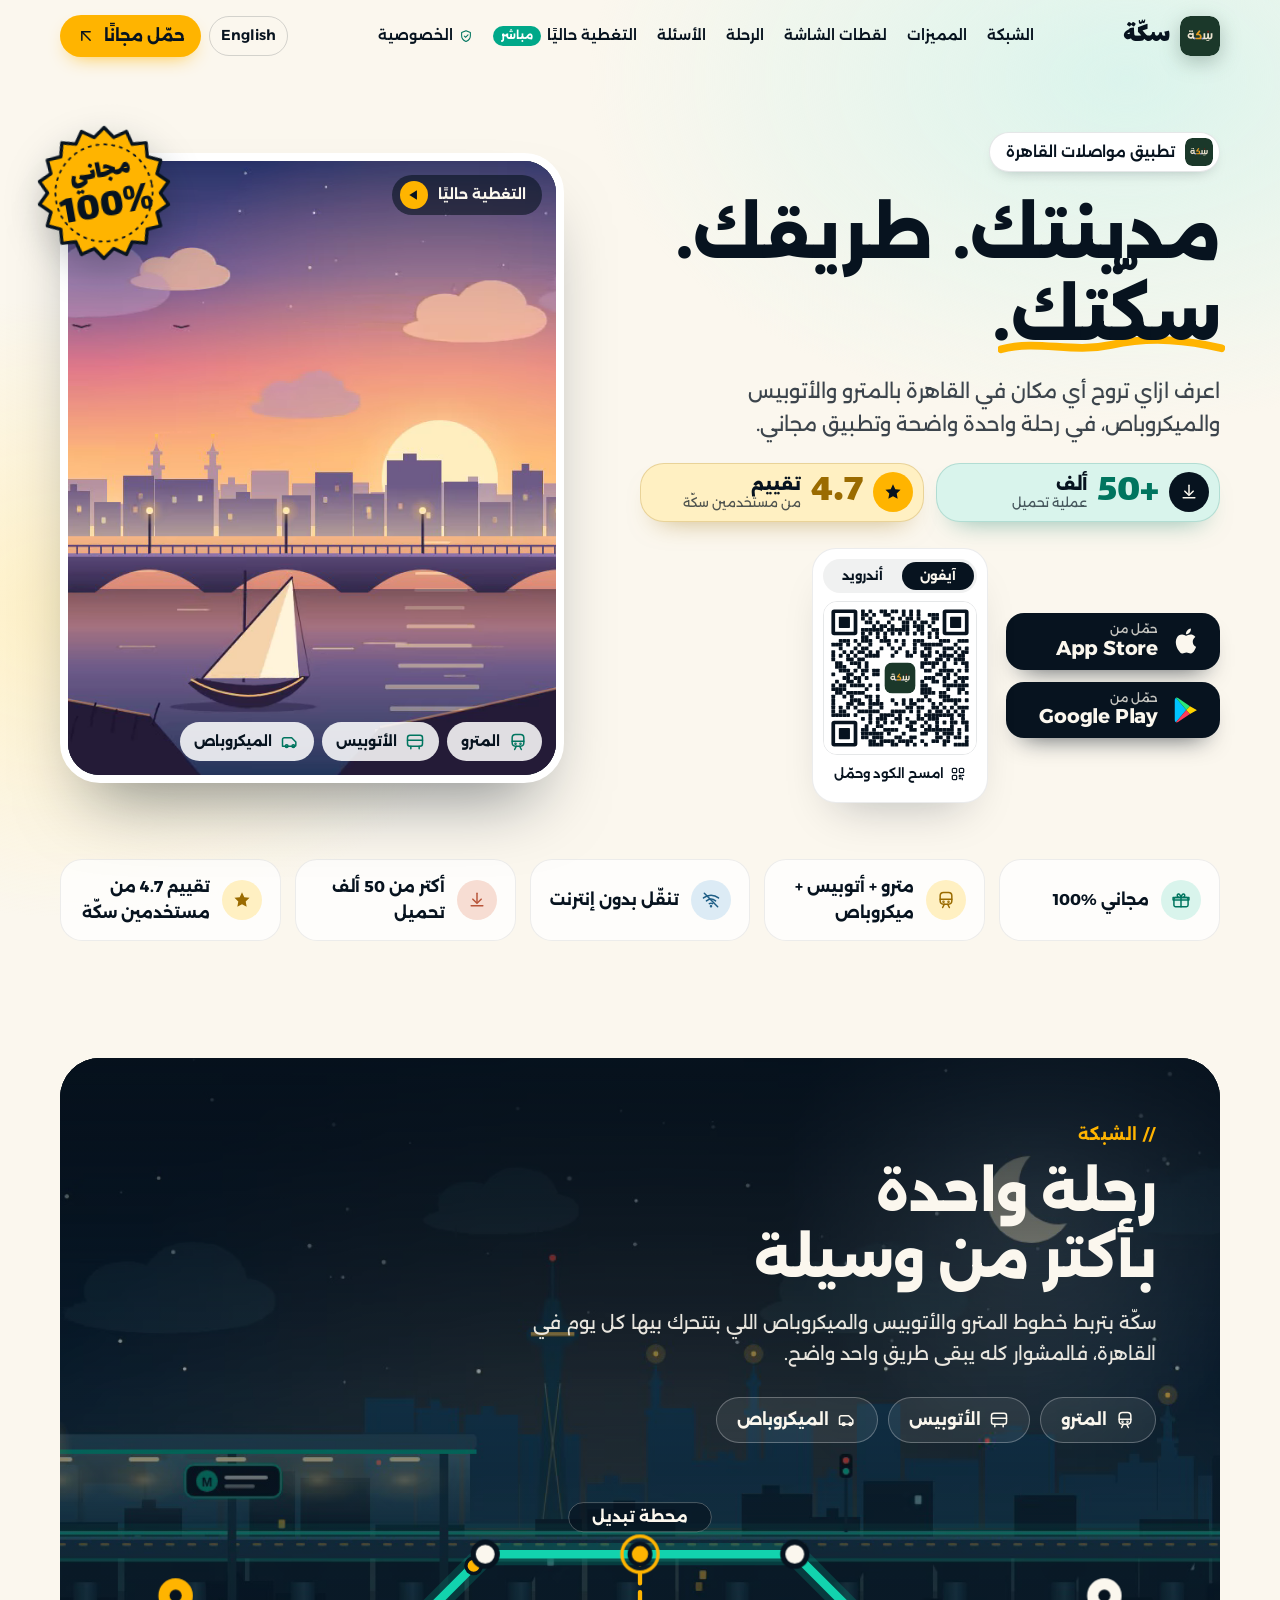
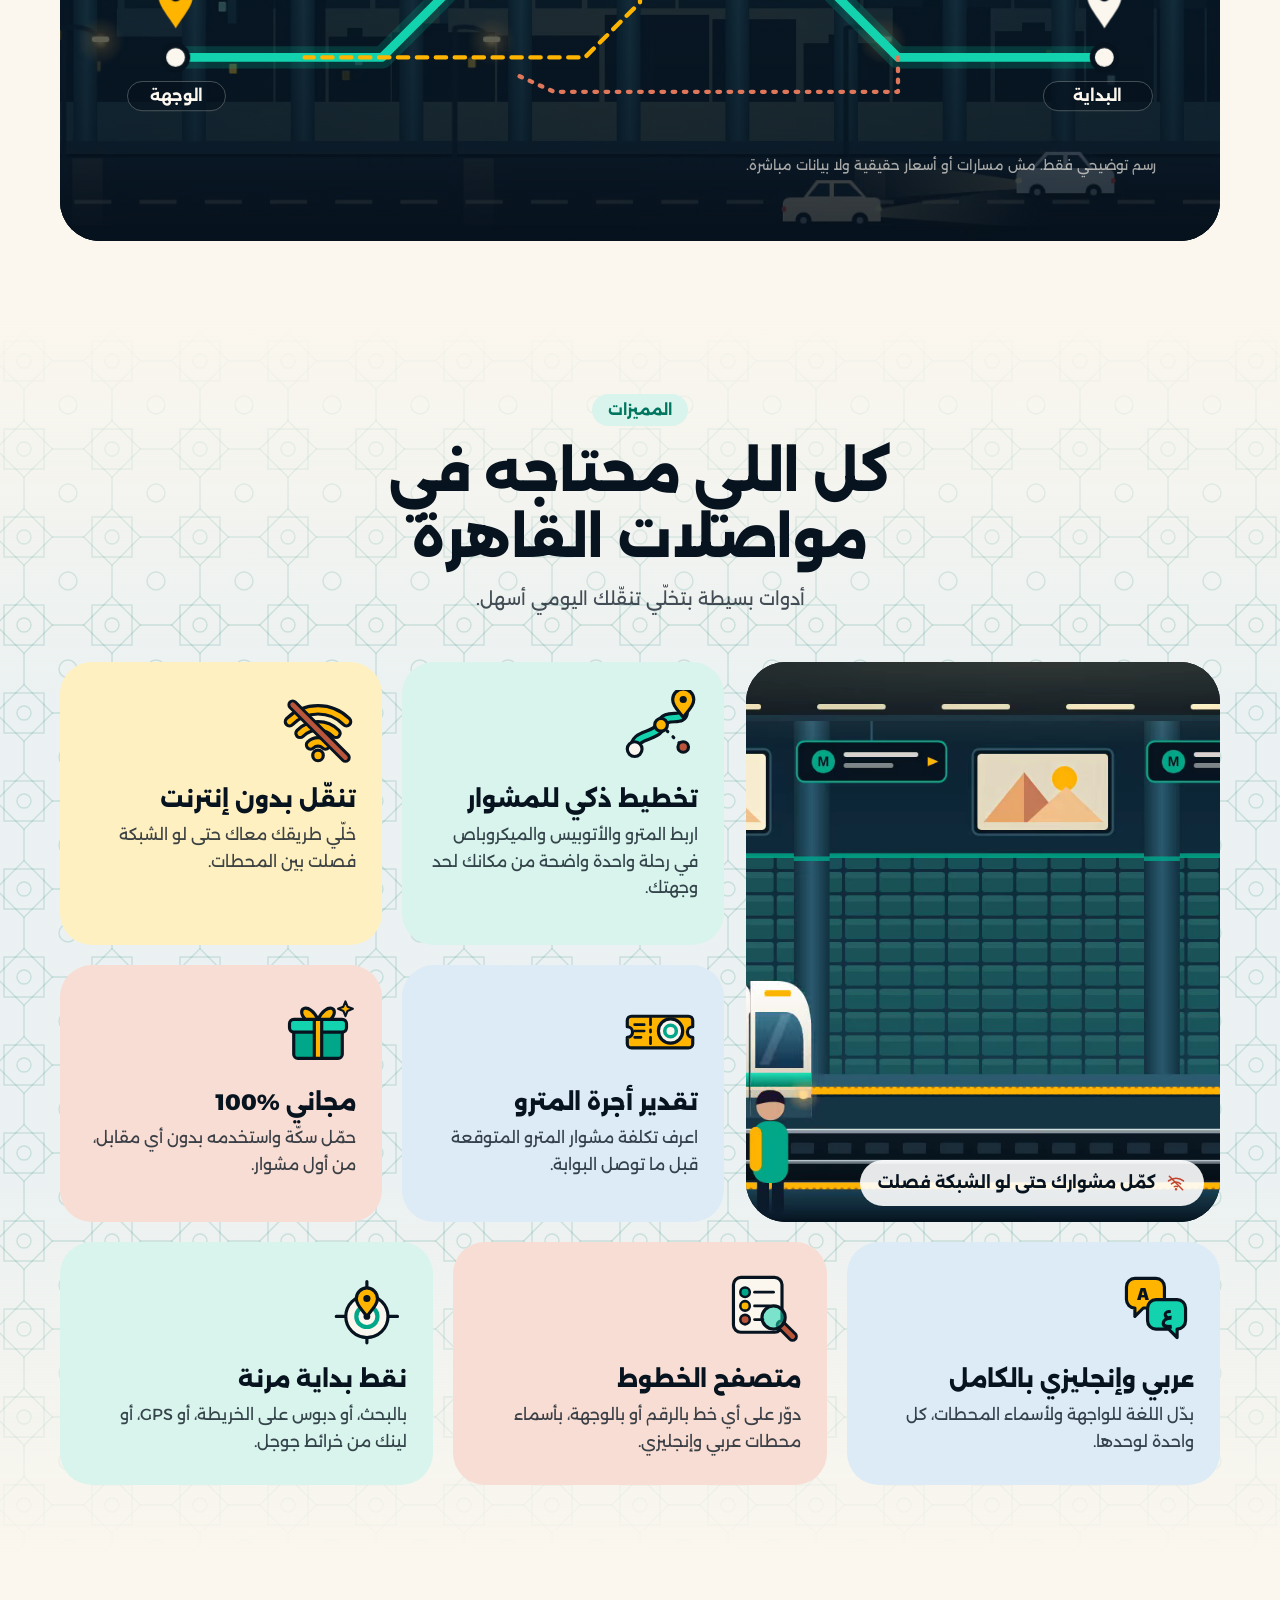
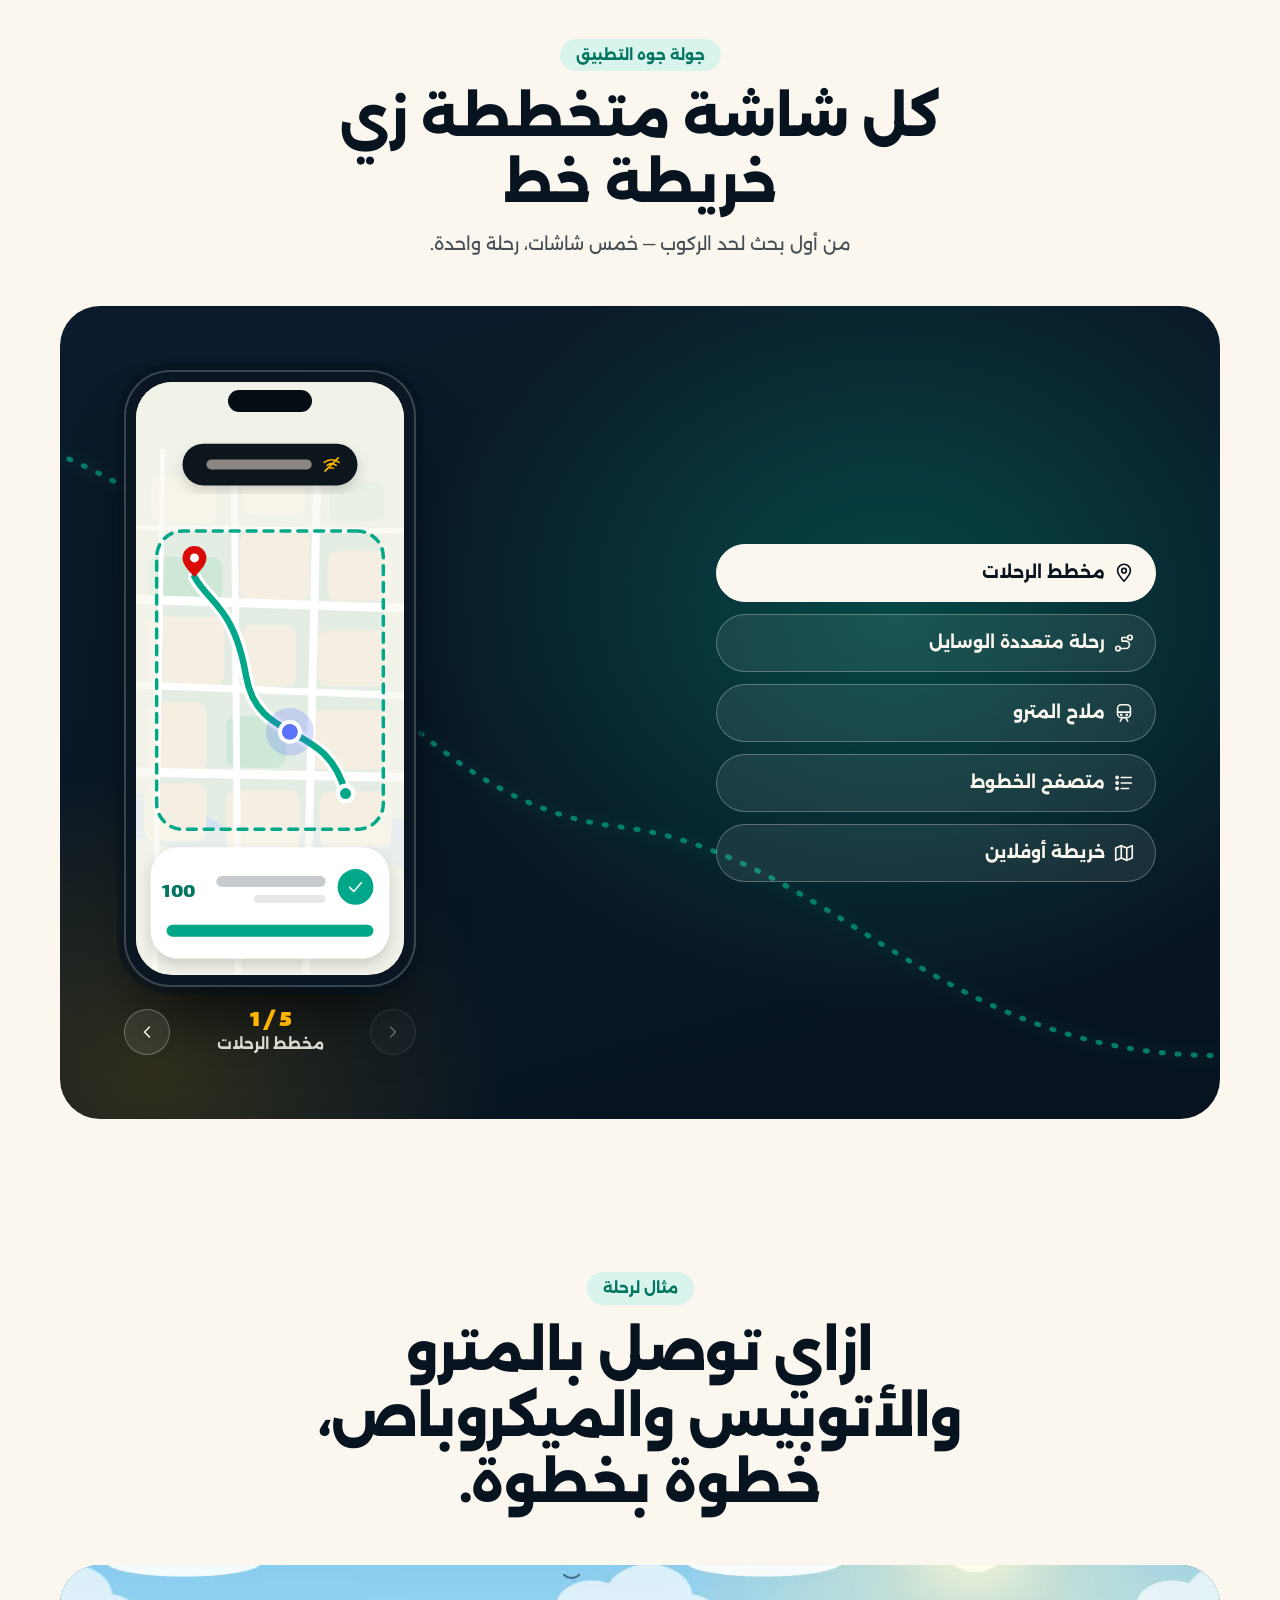
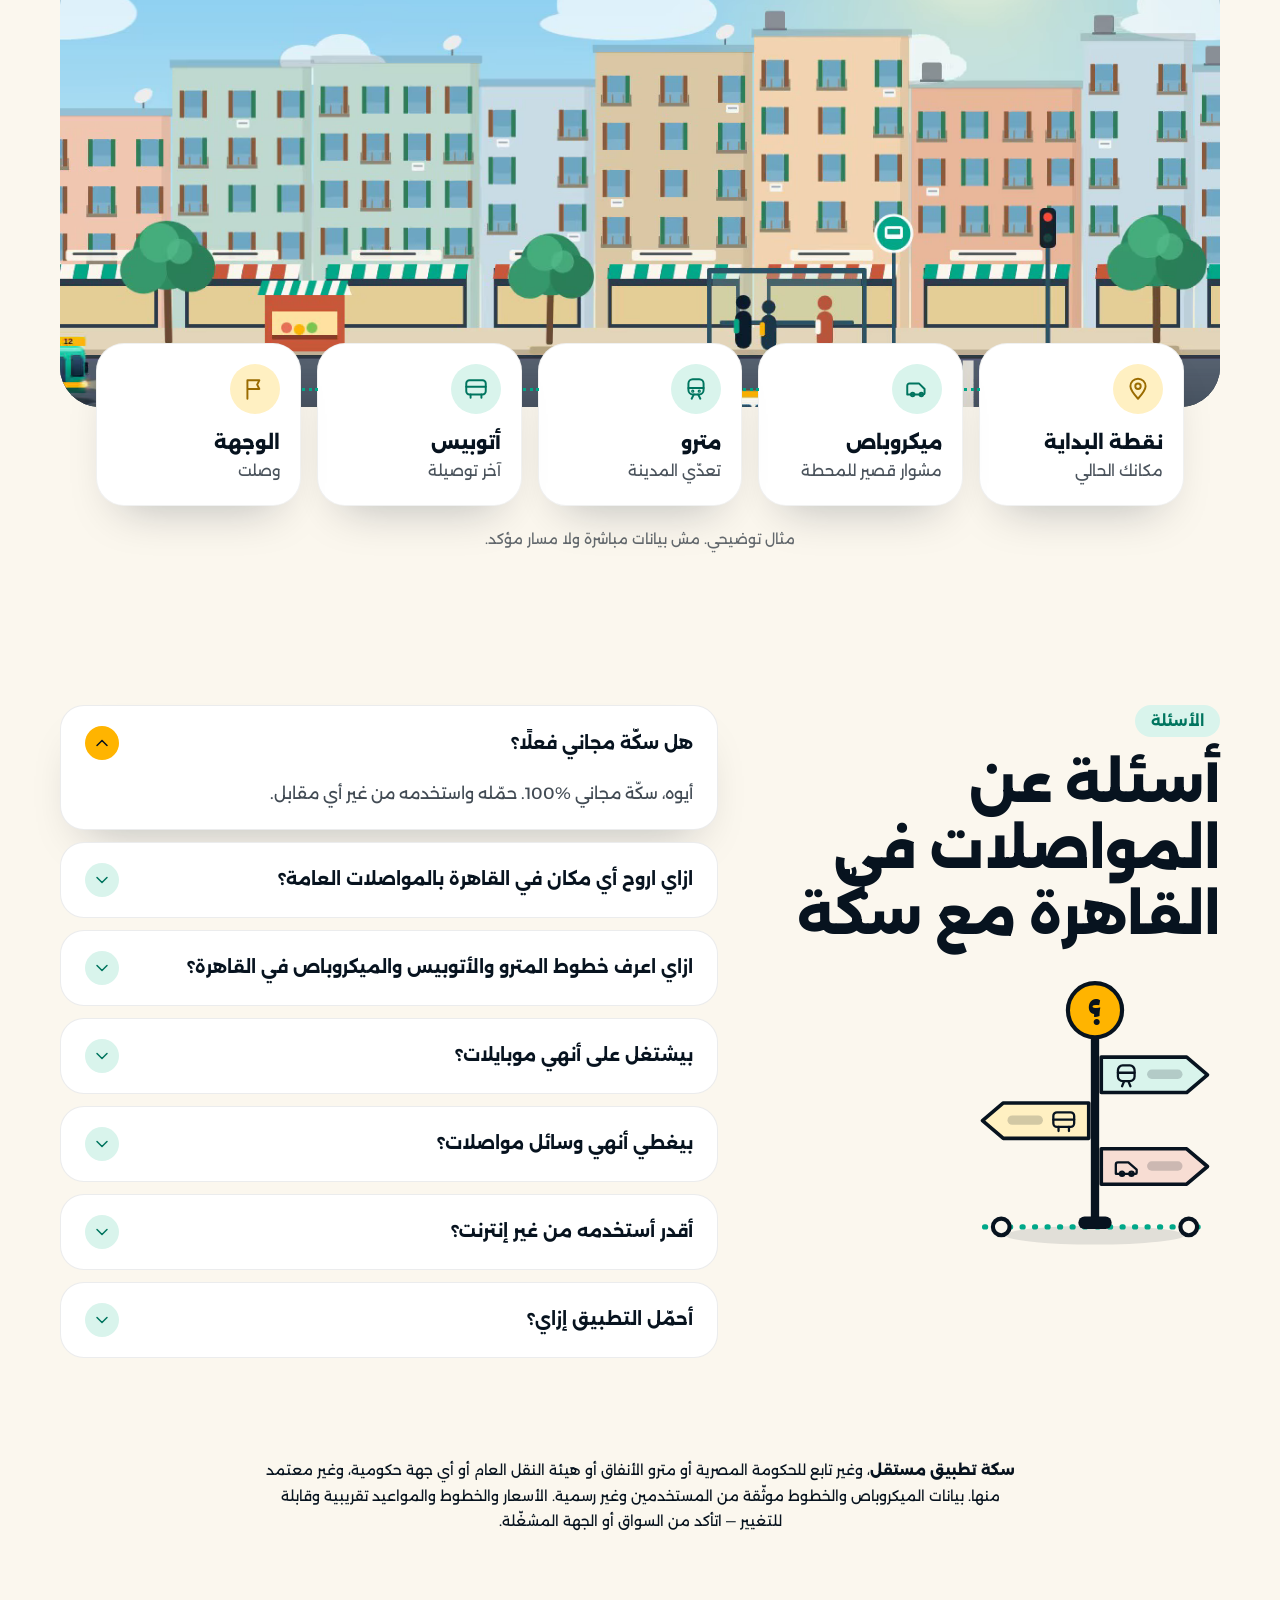
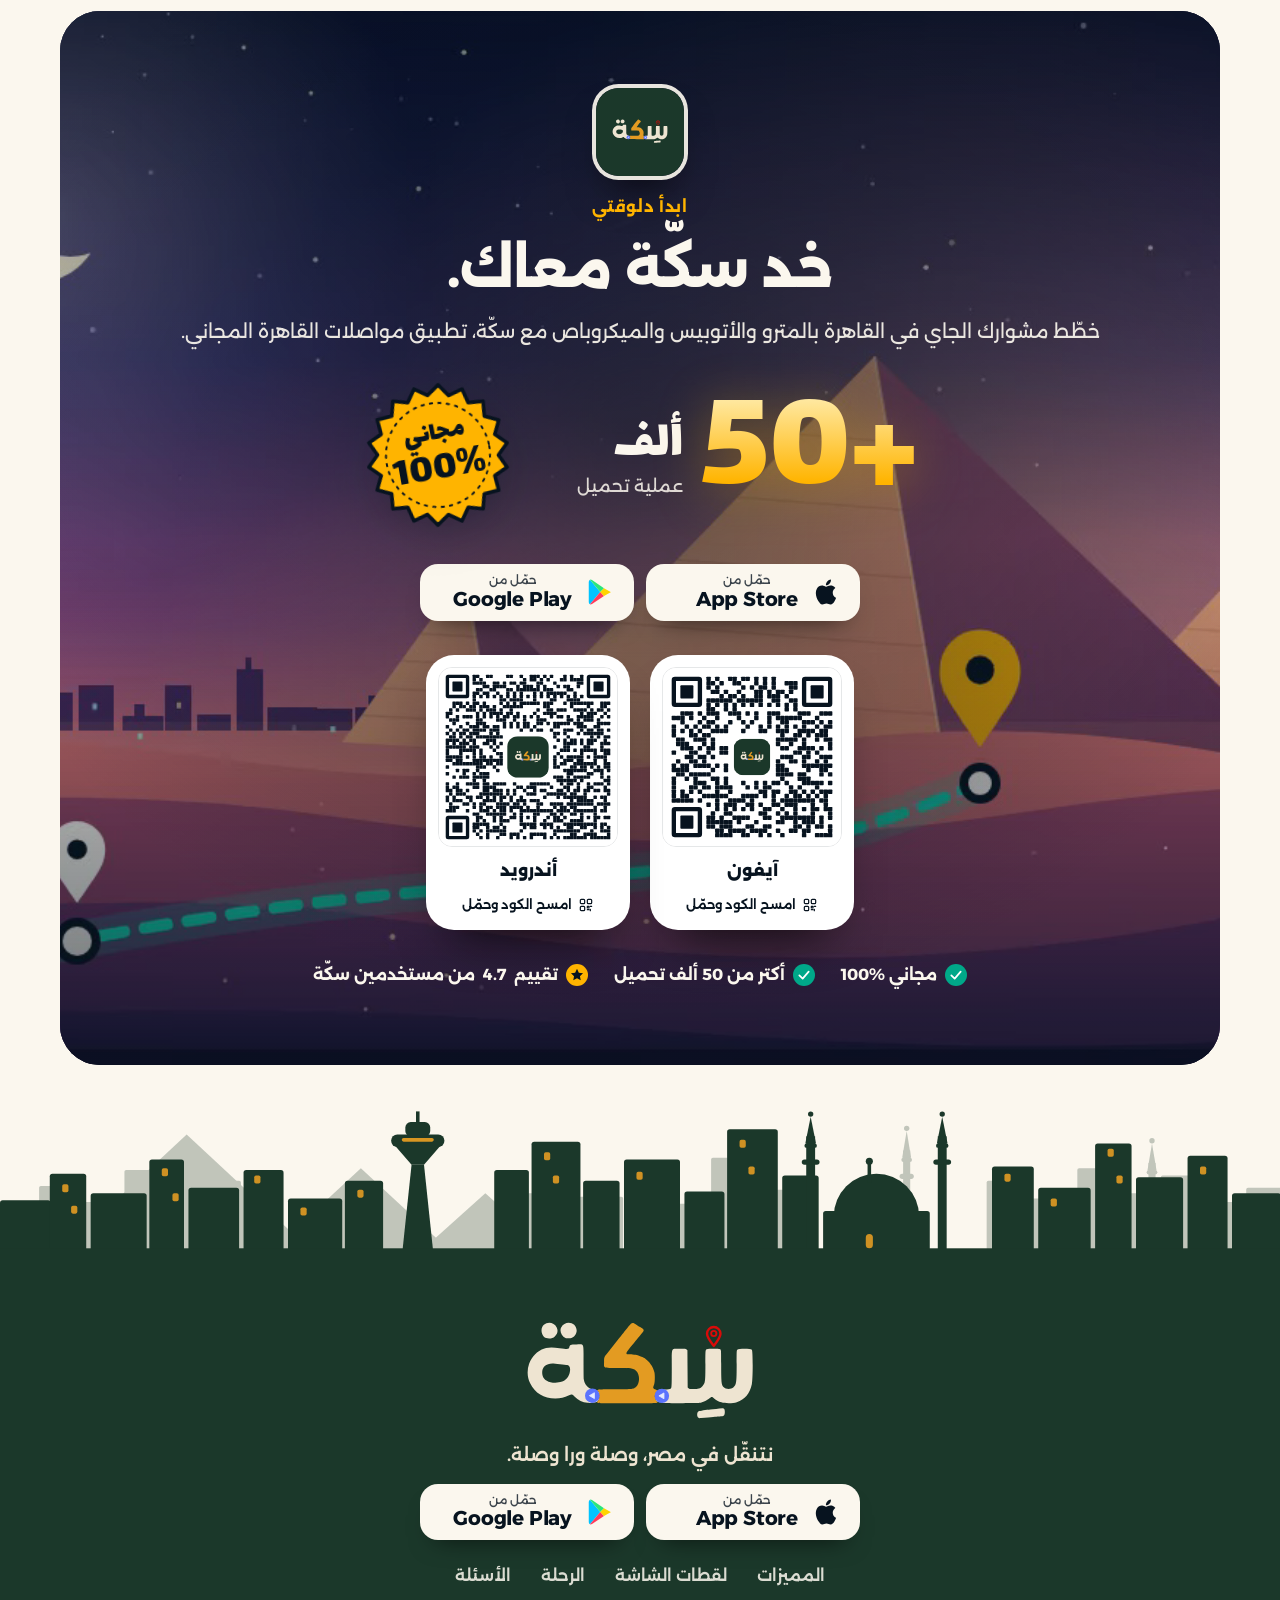
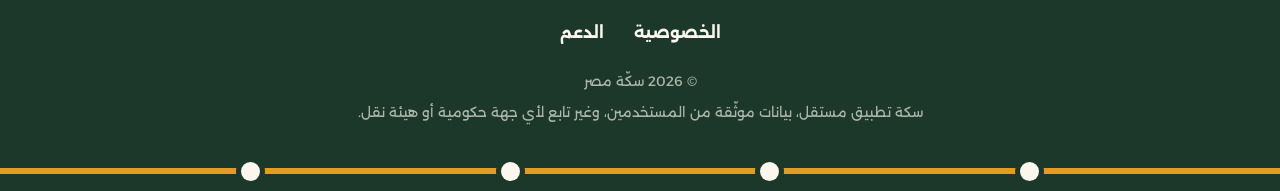
==== commit 61514a72: "website: new sekka-eg.com site, Arabic at / and English at /en/ Built from sekka-web (npm run build)" ====
--- a/index.html
+++ b/index.html
@@ -1,606 +1,51 @@
 <!doctype html>
-<html lang="en" dir="ltr">
-<head>
-<meta charset="UTF-8">
-<meta name="viewport" content="width=device-width, initial-scale=1, viewport-fit=cover">
-<title>Sekka — سكة | Cairo's Multimodal Transit App</title>
-<meta name="description" content="Sekka plans one trip across Cairo's metro, bus, minibus and microbus together — offline, bilingual, and free.">
-
-<script async src="https://pagead2.googlesyndication.com/pagead/js/adsbygoogle.js?client=ca-pub-8726286335270032"
-     crossorigin="anonymous"></script>
-
-<link rel="icon" href="assets/icon.png">
-<link rel="preconnect" href="https://fonts.googleapis.com">
-<link rel="preconnect" href="https://fonts.gstatic.com" crossorigin>
-<link href="https://fonts.googleapis.com/css2?family=Cairo:wght@400;500;600;700;800;900&family=Fraunces:ital,opsz,wght@0,9..144,500;1,9..144,500;1,9..144,600&display=swap" rel="stylesheet">
-<script>document.documentElement.classList.add('js');</script>
-
-<style>
-:root{
-  /* Sekka's real brand tokens — sampled from assets/logo.png and
-     lib/theme/app_colors.dart, not invented for this page. */
-  --sand:#f6f2e7;
-  --sand-2:#ece4ce;
-  --paper:#fbf8ef;
-  --ink:#14231b;
-  --ink-2:#3e5a4c;
-  --navy:#1b382a;      /* brand ground — launchGround, logo.png background */
-  --navy-deep:#0e1f16;
-  --gold:#e5a133;      /* app's own "warning" token, matches the logo's gold */
-  --gold-2:#f0b24a;    /* app's dark-mode warning token */
-  --line1:#1565c0; /* metro line 1 (blue) */
-  --line2:#c62828; /* metro line 2 (red) */
-  --line3:#2e7d32; /* metro line 3 (green) */
-  --rule: rgba(20,35,27,0.14);
-  color-scheme: light;
-}
-*{box-sizing:border-box;}
-html{scroll-behavior:smooth;}
-body{
-  margin:0;
-  padding-block:env(safe-area-inset-top,0px) env(safe-area-inset-bottom,0px);
-  background:var(--sand);
-  color:var(--ink);
-  font-family:'Cairo',system-ui,sans-serif;
-  -webkit-font-smoothing:antialiased;
-  overflow-x:hidden;
-}
-img{max-width:100%;display:block;}
-[hidden]{display:none!important;}
-a{color:inherit;}
-
-/* paper grain texture */
-body::before{
-  content:"";
-  position:fixed;inset:0;
-  pointer-events:none;
-  z-index:0;
-  opacity:.5;
-  background-image:
-    radial-gradient(circle at 20% 20%, rgba(20,35,27,.035) 0, transparent 40%),
-    radial-gradient(circle at 80% 60%, rgba(198,40,40,.04) 0, transparent 45%),
-    radial-gradient(circle at 50% 90%, rgba(21,101,192,.04) 0, transparent 40%);
-}
-
-.wrap{max-width:1120px;margin-inline:auto;padding-inline:24px;position:relative;z-index:1;}
-
-/* ---------- nav ---------- */
-header.nav{
-  position:sticky;top:0;z-index:50;
-  padding-top:env(safe-area-inset-top,0px);
-  background:rgba(244,234,212,.86);
-  backdrop-filter:blur(10px);
-  border-bottom:1px solid var(--rule);
-}
-.nav-inner{
-  display:flex;align-items:center;justify-content:space-between;
-  padding-block:14px;
-}
-.wordmark{
-  display:flex;align-items:center;gap:10px;
-  font-weight:800;font-size:1.3rem;letter-spacing:-.01em;
-  text-decoration:none;color:var(--ink);
-}
-.wordmark .dot-en{color:var(--line1)}
-.wordmark img{width:34px;height:34px;border-radius:9px;box-shadow:0 2px 6px rgba(0,0,0,.18)}
-.navlinks{display:flex;align-items:center;gap:28px;}
-.navlinks a{
-  text-decoration:none;color:var(--ink-2);font-weight:600;font-size:.95rem;
-  position:relative;padding-block:4px;
-}
-.navlinks a::after{
-  content:"";position:absolute;left:0;right:0;bottom:-2px;height:2px;
-  background:var(--line1);transform:scaleX(0);transform-origin:right;
-  transition:transform .25s ease;
-}
-.navlinks a:hover::after{transform:scaleX(1);transform-origin:left;}
-.navlinks{margin-inline-start:auto;margin-inline-end:20px;}
-@media (max-width:760px){ .navlinks{display:none;} }
-
-.btn{
-  appearance:none;border:none;cursor:pointer;
-  display:inline-flex;align-items:center;gap:10px;
-  font-family:inherit;font-weight:700;font-size:.95rem;
-  text-decoration:none;
-}
-.btn-lang{
-  background:var(--paper);border:1.5px solid var(--rule);
-  border-radius:999px;padding:8px 16px;color:var(--ink);
-  transition:border-color .2s, background .2s;
-}
-.btn-lang:hover{border-color:var(--line1);}
-.btn-ticket{
-  background:var(--navy);color:var(--sand);
-  padding:12px 22px;border-radius:10px;
-  position:relative;
-  box-shadow:0 6px 0 var(--navy-deep), 0 10px 22px rgba(14,31,22,.25);
-  transition:transform .15s ease, box-shadow .15s ease;
-}
-.btn-ticket:hover{transform:translateY(-2px);box-shadow:0 8px 0 var(--navy-deep), 0 16px 26px rgba(14,31,22,.3);}
-.btn-ticket:active{transform:translateY(2px);box-shadow:0 3px 0 var(--navy-deep);}
-.btn-ticket svg{width:20px;height:20px;flex:none;}
-
-/* ---------- hero ---------- */
-.hero{
-  padding-block:76px 40px;
-  position:relative;
-}
-.hero-grid{
-  display:grid;grid-template-columns:1.1fr .9fr;gap:48px;align-items:center;
-}
-@media (max-width:860px){ .hero-grid{grid-template-columns:1fr;} }
-
-.eyebrow{
-  display:inline-flex;align-items:center;gap:8px;
-  font-weight:700;font-size:.82rem;letter-spacing:.08em;text-transform:uppercase;
-  color:var(--line1);background:rgba(21,101,192,.1);
-  border:1px solid rgba(21,101,192,.25);
-  padding:6px 14px;border-radius:999px;margin-bottom:22px;
-}
-.eyebrow .pulse{width:7px;height:7px;border-radius:50%;background:var(--line1);animation:pulse 1.8s ease-in-out infinite;}
-@keyframes pulse{0%,100%{opacity:1;transform:scale(1);}50%{opacity:.35;transform:scale(1.4);}}
-
-h1.headline{
-  font-family:'Fraunces',serif;
-  font-weight:600;
-  font-size:clamp(2.4rem, 5.2vw, 4.1rem);
-  line-height:1.04;
-  letter-spacing:-.02em;
-  margin:0 0 22px;
-}
-[dir="rtl"] h1.headline{font-family:'Cairo',sans-serif;font-weight:800;}
-h1.headline em{
-  font-style:italic;color:var(--gold);
-}
-[dir="rtl"] h1.headline em{font-style:normal;color:var(--gold);}
-
-.hero p.sub{
-  font-size:1.15rem;line-height:1.65;color:var(--ink-2);
-  max-width:46ch;margin:0 0 34px;
-}
-.hero-ctas{display:flex;flex-wrap:wrap;gap:14px;margin-bottom:38px;}
-.btn-ghost{
-  border:1.5px solid var(--ink); border-radius:10px; padding:12px 22px;
-  color:var(--ink); background:transparent;
-}
-.btn-ghost:hover{background:var(--ink);color:var(--sand);}
-
-.stats{display:flex;flex-wrap:wrap;gap:0;border-top:1px solid var(--rule);padding-top:22px;}
-.stat{padding-inline-end:32px;margin-inline-end:32px;border-inline-end:1px solid var(--rule);}
-.stat:last-child{border-inline-end:none;}
-.stat b{display:block;font-family:'Fraunces',serif;font-size:1.7rem;font-weight:600;color:var(--navy);}
-[dir="rtl"] .stat b{font-family:'Cairo',sans-serif;font-weight:800;}
-.stat span{font-size:.82rem;color:var(--ink-2);font-weight:600;}
-
-/* phone showcase */
-.phone-stage{position:relative;display:flex;justify-content:center;align-items:center;padding:20px;}
-.phone{
-  width:min(300px,72vw);aspect-ratio:9/19.5;
-  background:var(--navy-deep);border-radius:42px;padding:12px;
-  box-shadow:0 30px 60px -20px rgba(14,31,22,.5), 0 2px 0 rgba(255,255,255,.06) inset;
-  position:relative;z-index:2;
-  animation:float 5s ease-in-out infinite;
-}
-@keyframes float{0%,100%{transform:translateY(0) rotate(-2deg);}50%{transform:translateY(-14px) rotate(1deg);}}
-.phone img{border-radius:30px;width:100%;height:100%;object-fit:cover;}
-.badge-icon{
-  position:absolute;z-index:3;top:-18px;inset-inline-start:-26px;
-  width:74px;height:74px;border-radius:20px;overflow:hidden;
-  box-shadow:0 14px 26px rgba(14,31,22,.35);
-  animation:float 5s ease-in-out infinite .4s;
-  border:3px solid var(--paper);
-}
-.ring{
-  position:absolute;width:360px;height:360px;border-radius:50%;
-  border:1.5px dashed rgba(20,35,27,.18);z-index:1;
-}
-
-/* ---------- route divider ---------- */
-.route-divider{padding-block:8px;overflow:hidden;}
-.route-divider svg{width:100%;height:46px;display:block;}
-.route-divider path{
-  stroke:var(--ink);stroke-opacity:.25;stroke-width:2;fill:none;
-  stroke-dasharray:2 10;stroke-linecap:round;
-}
-.route-divider circle{fill:var(--gold);}
-
-/* ---------- section shells ---------- */
-section{padding-block:70px;position:relative;}
-.kicker{
-  font-weight:800;font-size:.82rem;letter-spacing:.1em;text-transform:uppercase;
-  color:var(--line1);margin:0 0 12px;
-}
-h2.h2{
-  font-family:'Fraunces',serif;font-weight:600;
-  font-size:clamp(1.9rem,3.4vw,2.7rem);letter-spacing:-.01em;margin:0 0 14px;
-}
-[dir="rtl"] h2.h2{font-family:'Cairo',sans-serif;font-weight:800;}
-.section-sub{color:var(--ink-2);font-size:1.05rem;max-width:56ch;margin:0 0 44px;line-height:1.6;}
-
-/* reveal-on-scroll (only when JS has run — no-JS visitors see content immediately) */
-html.js .reveal{opacity:0;transform:translateY(26px);transition:opacity .7s ease, transform .7s ease;}
-html.js .reveal.in{opacity:1;transform:translateY(0);}
-
-/* ---------- features ---------- */
-.feature-grid{display:grid;grid-template-columns:repeat(3,1fr);gap:20px;}
-@media (max-width:900px){.feature-grid{grid-template-columns:repeat(2,1fr);}}
-@media (max-width:600px){.feature-grid{grid-template-columns:1fr;}}
-.feature{
-  background:var(--paper);border:1px solid var(--rule);border-radius:16px;
-  padding:26px 24px;position:relative;overflow:hidden;
-  transition:transform .25s ease, box-shadow .25s ease, border-color .25s ease;
-}
-.feature:hover{transform:translateY(-6px);box-shadow:0 18px 30px -14px rgba(20,35,27,.25);border-color:transparent;}
-.feature .dot{width:12px;height:12px;border-radius:50%;margin-bottom:18px;}
-.feature h3{margin:0 0 8px;font-size:1.12rem;font-weight:800;}
-.feature p{margin:0;color:var(--ink-2);font-size:.94rem;line-height:1.55;}
-.feature .num{
-  position:absolute;top:10px;inset-inline-end:16px;
-  font-family:'Fraunces',serif;font-style:italic;font-size:2.6rem;
-  color:rgba(20,35,27,.06);font-weight:600;
-}
-
-/* ---------- screenshots ---------- */
-.shot-rail{
-  display:flex;gap:22px;overflow-x:auto;padding:10px 4px 26px;
-  scroll-snap-type:x mandatory;
-  -webkit-overflow-scrolling:touch;
-}
-.shot-rail::-webkit-scrollbar{height:8px;}
-.shot-rail::-webkit-scrollbar-thumb{background:var(--rule);border-radius:8px;}
-.shot-card{flex:none;scroll-snap-align:start;width:220px;}
-.shot-frame{
-  background:var(--navy-deep);border-radius:28px;padding:9px;
-  box-shadow:0 20px 40px -18px rgba(20,35,27,.35);
-}
-.shot-frame img{border-radius:20px;aspect-ratio:9/19.5;object-fit:cover;}
-.shot-label{margin-top:14px;font-weight:700;font-size:.92rem;text-align:center;color:var(--ink-2);}
-
-/* ---------- disclaimer ---------- */
-.ticket-note{
-  background:var(--paper);border:1.5px dashed rgba(20,35,27,.3);
-  border-radius:14px;padding:26px 28px;
-  display:flex;gap:16px;align-items:flex-start;
-}
-.ticket-note svg{flex:none;width:26px;height:26px;color:var(--line1);margin-top:2px;}
-.ticket-note p{margin:0;color:var(--ink-2);font-size:.92rem;line-height:1.65;}
-.ticket-note strong{color:var(--ink);}
-
-/* ---------- download cta ---------- */
-.cta-band{
-  background:var(--navy);color:var(--sand);border-radius:28px;
-  padding:56px 40px;text-align:center;position:relative;overflow:hidden;
-}
-.cta-band::before{
-  content:"";position:absolute;inset:0;
-  background:
-    radial-gradient(circle at 15% 20%, rgba(223,162,46,.18), transparent 45%),
-    radial-gradient(circle at 85% 80%, rgba(28,110,140,.25), transparent 45%);
-}
-.cta-band > *{position:relative;z-index:1;}
-.cta-band h2{font-family:'Fraunces',serif;font-weight:600;font-size:clamp(1.8rem,4vw,2.6rem);margin:0 0 12px;}
-[dir="rtl"] .cta-band h2{font-family:'Cairo',sans-serif;font-weight:800;}
-.cta-band p{color:rgba(244,234,212,.75);margin:0 0 30px;font-size:1.05rem;}
-.btn-gold{
-  background:var(--gold-2);color:var(--navy-deep);
-  padding:14px 28px;border-radius:10px;font-size:1rem;
-  box-shadow:0 8px 0 #b9832a;
-  transition:transform .15s ease, box-shadow .15s ease;
-}
-.btn-gold:hover{transform:translateY(-2px);box-shadow:0 10px 0 #b9832a;}
-.btn-gold:active{transform:translateY(3px);box-shadow:0 3px 0 #b9832a;}
-
-/* ---------- footer ---------- */
-footer{padding-block:50px 40px;border-top:1px solid var(--rule);margin-top:20px;}
-.foot-grid{display:flex;justify-content:space-between;flex-wrap:wrap;gap:26px;}
-.foot-links{display:flex;gap:24px;flex-wrap:wrap;}
-.foot-links a{text-decoration:none;font-weight:600;color:var(--ink-2);}
-.foot-links a:hover{color:var(--line1);}
-.foot-meta{color:var(--ink-2);font-size:.85rem;}
-.foot-meta div{margin-bottom:4px;}
-
-/* rtl flips for directional bits */
-[dir="rtl"] .ring{transform:scaleX(-1);}
-</style>
-</head>
-<body>
-
-<header class="nav">
-  <div class="wrap nav-inner">
-    <a href="#top" class="wordmark">
-      <img src="assets/icon.png" alt="Sekka">
-      <span data-i18n="brand">Sekka</span>
-    </a>
-    <nav class="navlinks">
-      <a href="#features" data-i18n="nav1">Features</a>
-      <a href="#screens" data-i18n="nav2">Screens</a>
-      <a href="#download" data-i18n="nav3">Download</a>
-      <a href="privacy/" data-i18n="nav4">Privacy</a>
-      <a href="support/" data-i18n="nav5">Support</a>
-    </nav>
-    <div style="display:flex;gap:10px;align-items:center;">
-      <button class="btn btn-lang" id="langToggle" type="button">عربي</button>
-    </div>
-  </div>
-</header>
-
-<main id="top">
-  <section class="hero">
-    <div class="wrap hero-grid">
-      <div>
-        <span class="eyebrow"><span class="pulse"></span><span data-i18n="eyebrow">Cairo's Transit App</span></span>
-        <h1 class="headline" data-i18n-html="headline_html">One trip. <em>Every</em> way to get there.</h1>
-        <p class="sub" data-i18n="hero_sub">Metro, bus, minibus, and microbus — planned together, not app by app. Sekka finds the route no single line covers, even offline.</p>
-        <div class="hero-ctas">
-          <a class="btn btn-ticket" href="https://play.google.com/store/apps/details?id=com.sekka.transport" target="_blank" rel="noopener">
-            <svg viewBox="0 0 24 24" fill="currentColor"><path d="M3.6 2.3c-.3.3-.5.7-.5 1.2v17c0 .5.2.9.5 1.2l.1.1L13.9 12 3.7 2.2l-.1.1Zm12.6 11-2.6-2.6L4.1 21.3l9.5-5.3c.6-.4 1.6-1 2.6-2.7Zm3.3-1.9-2.9-1.7-2.9 2.9 2.9 2.9 2.9-1.7c.9-.5.9-1.9 0-2.4ZM4.1 2.7l9.5 9.3 2.6-2.6C15.2 7.7 5.9 3.2 4.1 2.7Z"/></svg>
-            <span data-i18n="cta_play">Get it on Google Play</span>
-          </a>
-          <a class="btn btn-ghost" href="#screens" data-i18n="cta_see">See it in action</a>
-        </div>
-        <div class="stats">
-          <div class="stat"><b dir="ltr">10,000+</b><span data-i18n="stat1">downloads</span></div>
-          <div class="stat"><b dir="ltr">4.9★</b><span data-i18n="stat2">store rating</span></div>
-          <div class="stat"><b dir="ltr">3-in-1</b><span data-i18n="stat3">modes unified</span></div>
-          <div class="stat"><b data-i18n="stat4b">Offline</b><span data-i18n="stat4">works anywhere</span></div>
-        </div>
-      </div>
-      <div class="phone-stage">
-        <div class="ring"></div>
-        <div class="phone"><img src="assets/screenshots/s1.png" alt="Sekka app screenshot"></div>
-        <div class="badge-icon"><img src="assets/icon.png" alt=""></div>
-      </div>
-    </div>
-  </section>
-
-  <div class="route-divider"><svg viewBox="0 0 1200 46" preserveAspectRatio="none">
-    <path d="M0 23 H1200"/>
-    <circle cx="120" cy="23" r="5"></circle>
-    <circle cx="480" cy="23" r="5"></circle>
-    <circle cx="840" cy="23" r="5"></circle>
-    <circle cx="1150" cy="23" r="5"></circle>
-  </svg></div>
-
-  <section id="features">
-    <div class="wrap">
-      <p class="kicker reveal" data-i18n="feat_kicker">Why Sekka</p>
-      <h2 class="h2 reveal" data-i18n="feat_title">Built for how Cairo actually moves</h2>
-      <p class="section-sub reveal" data-i18n="feat_sub">No line covers this city alone — so Sekka doesn't plan like it does.</p>
-      <div class="feature-grid">
-        <div class="feature reveal">
-          <span class="num">01</span>
-          <span class="dot" style="background:var(--line1)"></span>
-          <h3 data-i18n="f1_t">Combined routing</h3>
-          <p data-i18n="f1_p">One trip can span different modes, reaching places no single line serves.</p>
-        </div>
-        <div class="feature reveal">
-          <span class="num">02</span>
-          <span class="dot" style="background:var(--line2)"></span>
-          <h3 data-i18n="f2_t">Works offline</h3>
-          <p data-i18n="f2_p">Routing data and the Cairo map are bundled right on your device.</p>
-        </div>
-        <div class="feature reveal">
-          <span class="num">03</span>
-          <span class="dot" style="background:var(--line3)"></span>
-          <h3 data-i18n="f3_t">Metro fare estimates</h3>
-          <p data-i18n="f3_p">Zone-based fare estimates, so you don't count stations every time.</p>
-        </div>
-        <div class="feature reveal">
-          <span class="num">04</span>
-          <span class="dot" style="background:var(--gold)"></span>
-          <h3 data-i18n="f4_t">Fully bilingual</h3>
-          <p data-i18n="f4_p">Switch Arabic and English for the interface and station names, independently.</p>
-        </div>
-        <div class="feature reveal">
-          <span class="num">05</span>
-          <span class="dot" style="background:var(--line1)"></span>
-          <h3 data-i18n="f5_t">Route browser</h3>
-          <p data-i18n="f5_p">Search any line by number or destination, with bilingual stop names.</p>
-        </div>
-        <div class="feature reveal">
-          <span class="num">06</span>
-          <span class="dot" style="background:var(--line2)"></span>
-          <h3 data-i18n="f6_t">Flexible starting points</h3>
-          <p data-i18n="f6_p">Search, drop a pin, use GPS, or paste a Google Maps link.</p>
-        </div>
-      </div>
-    </div>
-  </section>
-
-  <div class="route-divider"><svg viewBox="0 0 1200 46" preserveAspectRatio="none">
-    <path d="M0 23 H1200"/>
-    <circle cx="200" cy="23" r="5"></circle>
-    <circle cx="600" cy="23" r="5"></circle>
-    <circle cx="1000" cy="23" r="5"></circle>
-  </svg></div>
-
-  <section id="screens">
-    <div class="wrap">
-      <p class="kicker reveal" data-i18n="shots_kicker">A look inside</p>
-      <h2 class="h2 reveal" data-i18n="shots_title">Every screen, planned like a route map</h2>
-      <p class="section-sub reveal" data-i18n="shots_sub">From first search to boarding — five screens, one trip.</p>
-      <div class="shot-rail">
-        <div class="shot-card reveal">
-          <div class="shot-frame"><img src="assets/screenshots/s1.png" alt="Route planner"></div>
-          <p class="shot-label" data-i18n="shot1">Route Planner</p>
-        </div>
-        <div class="shot-card reveal">
-          <div class="shot-frame"><img src="assets/screenshots/s2.png" alt="Multimodal trip"></div>
-          <p class="shot-label" data-i18n="shot2">Multimodal Trip</p>
-        </div>
-        <div class="shot-card reveal">
-          <div class="shot-frame"><img src="assets/screenshots/s3.png" alt="Metro navigator"></div>
-          <p class="shot-label" data-i18n="shot3">Metro Navigator</p>
-        </div>
-        <div class="shot-card reveal">
-          <div class="shot-frame"><img src="assets/screenshots/s4.png" alt="Route browser"></div>
-          <p class="shot-label" data-i18n="shot4">Route Browser</p>
-        </div>
-        <div class="shot-card reveal">
-          <div class="shot-frame"><img src="assets/screenshots/s5.png" alt="Offline map"></div>
-          <p class="shot-label" data-i18n="shot5">Offline Map</p>
-        </div>
-      </div>
-    </div>
-  </section>
-
-  <section>
-    <div class="wrap">
-      <div class="ticket-note reveal">
-        <svg viewBox="0 0 24 24" fill="none" stroke="currentColor" stroke-width="2"><path d="M12 9v4m0 4h.01M10.3 3.9 1.8 18a2 2 0 0 0 1.7 3h17a2 2 0 0 0 1.7-3L13.7 3.9a2 2 0 0 0-3.4 0Z"/></svg>
-        <p data-i18n-html="disclaimer"><strong>Sekka is an independent app</strong> — not affiliated with or endorsed by the Egyptian government, the Metro authority, or any public transit operator. Microbus and route data is community-documented and unofficial. Fares, routes, and times are estimates and subject to change — confirm with the driver or operator.</p>
-      </div>
-    </div>
-  </section>
-
-  <section id="download">
-    <div class="wrap">
-      <div class="cta-band reveal">
-        <h2 data-i18n="cta_h">Get moving with Sekka</h2>
-        <p data-i18n="cta_p">Free to download. No account required to start planning.</p>
-        <a class="btn btn-gold" href="https://play.google.com/store/apps/details?id=com.sekka.transport" target="_blank" rel="noopener">
-          <span data-i18n="cta_play">Get it on Google Play</span>
-        </a>
-      </div>
-    </div>
-  </section>
-</main>
-
-<footer>
-  <div class="wrap foot-grid">
-    <div class="wordmark" style="font-size:1.1rem;">
-      <img src="assets/icon.png" alt="Sekka" style="width:28px;height:28px;">
-      <span data-i18n="brand">Sekka</span>
-    </div>
-    <div class="foot-links">
-      <a href="#features" data-i18n="nav1">Features</a>
-      <a href="#screens" data-i18n="nav2">Screens</a>
-      <a href="privacy/" data-i18n="nav4">Privacy</a>
-      <a href="support/" data-i18n="nav5">Support</a>
-      <a href="mailto:contact@sekka-eg.com">contact@sekka-eg.com</a>
-    </div>
-  </div>
-  <div class="wrap foot-meta" style="margin-top:24px;">
-    <div data-i18n="foot1">© 2026 Sekka. Built in Cairo.</div>
-    <div data-i18n="foot2">Sekka is an independent, community-documented transit app and is not affiliated with any government or transit authority.</div>
-  </div>
-</footer>
-
-<script>
-const STR = {
-  en: {
-    brand:"Sekka", nav1:"Features", nav2:"Screens", nav3:"Download", nav4:"Privacy", nav5:"Support",
-    eyebrow:"Cairo's Transit App",
-    hero_sub:"Metro, bus, minibus, and microbus — planned together, not app by app. Sekka finds the route no single line covers, even offline.",
-    cta_play:"Get it on Google Play", cta_see:"See it in action",
-    stat1:"downloads", stat2:"store rating", stat3:"modes unified", stat4:"works anywhere", stat4b:"Offline",
-    feat_kicker:"Why Sekka", feat_title:"Built for how Cairo actually moves",
-    feat_sub:"No line covers this city alone — so Sekka doesn't plan like it does.",
-    f1_t:"Combined routing", f1_p:"One trip can span different modes, reaching places no single line serves.",
-    f2_t:"Works offline", f2_p:"Routing data and the Cairo map are bundled right on your device.",
-    f3_t:"Metro fare estimates", f3_p:"Zone-based fare estimates, so you don't count stations every time.",
-    f4_t:"Fully bilingual", f4_p:"Switch Arabic and English for the interface and station names, independently.",
-    f5_t:"Route browser", f5_p:"Search any line by number or destination, with bilingual stop names.",
-    f6_t:"Flexible starting points", f6_p:"Search, drop a pin, use GPS, or paste a Google Maps link.",
-    shots_kicker:"A look inside", shots_title:"Every screen, planned like a route map",
-    shots_sub:"From first search to boarding — five screens, one trip.",
-    shot1:"Route Planner", shot2:"Multimodal Trip", shot3:"Metro Navigator", shot4:"Route Browser", shot5:"Offline Map",
-    disclaimer:"<strong>Sekka is an independent app</strong> — not affiliated with or endorsed by the Egyptian government, the Metro authority, or any public transit operator. Microbus and route data is community-documented and unofficial. Fares, routes, and times are estimates and subject to change — confirm with the driver or operator.",
-    cta_h:"Get moving with Sekka", cta_p:"Free to download. No account required to start planning.",
-    foot1:"© 2026 Sekka. Built in Cairo.",
-    foot2:"Sekka is an independent, community-documented transit app and is not affiliated with any government or transit authority.",
-    headline_html:'One trip. <em>Every</em> way to get there.'
-  },
-  ar: {
-    brand:"سكة", nav1:"المميزات", nav2:"لقطات الشاشة", nav3:"تحميل", nav4:"الخصوصية", nav5:"الدعم",
-    eyebrow:"تطبيق مواصلات القاهرة",
-    hero_sub:"المترو والأتوبيس والميني باص والميكروباص، كلهم بيتخططوا مع بعض مش تطبيق لوحده. سكة بيلاقي رحلة محدش بيوصلها بخط واحد، حتى من غير إنترنت.",
-    cta_play:"حمّل من Google Play", cta_see:"شوف التطبيق شغال",
-    stat1:"تحميل", stat2:"تقييم المتجر", stat3:"وسايل في رحلة واحدة", stat4:"شغال في أي مكان", stat4b:"أوفلاين",
-    feat_kicker:"ليه سكة", feat_title:"اتبنى على طبيعة تنقل القاهرة",
-    feat_sub:"مفيش خط بيوصل المدينة لوحده — فسكة مش بيخطط كأنه بيوصلها.",
-    f1_t:"تخطيط مشترك", f1_p:"رحلة واحدة بتمشي فيها على أكتر من وسيلة، فتوصلك أماكن مفيش خط واحد بيوصلها.",
-    f2_t:"شغال أوفلاين", f2_p:"بيانات التخطيط وخريطة القاهرة كلها محفوظة على موبايلك.",
-    f3_t:"تقدير سعر المترو", f3_p:"تقدير السعر بالمنطقة، بدل ما تحسب كل مرة عدد المحطات.",
-    f4_t:"عربي وإنجليزي بالكامل", f4_p:"بدّل اللغة للواجهة ولأسماء المحطات، كل واحدة لوحدها.",
-    f5_t:"متصفح الخطوط", f5_p:"دوّر على أي خط بالرقم أو بالوجهة، بأسماء محطات عربي وإنجليزي.",
-    f6_t:"نقط بداية مرنة", f6_p:"بالبحث، أو دبوس على الخريطة، أو GPS، أو لينك من خرائط جوجل.",
-    shots_kicker:"جولة جوه التطبيق", shots_title:"كل شاشة متخططة زي خريطة خط",
-    shots_sub:"من أول بحث لحد الركوب — خمس شاشات، رحلة واحدة.",
-    shot1:"مخطط الرحلات", shot2:"رحلة متعددة الوسايل", shot3:"ملاح المترو", shot4:"متصفح الخطوط", shot5:"خريطة أوفلاين",
-    disclaimer:"<strong>سكة تطبيق مستقل</strong>، وغير تابع للحكومة المصرية أو مترو الأنفاق أو هيئة النقل العام أو أي جهة حكومية، وغير معتمد منها. بيانات الميكروباص والخطوط موثّقة من المستخدمين وغير رسمية. الأسعار والخطوط والمواعيد تقريبية وقابلة للتغيير — اتأكد من السواق أو الجهة المشغّلة.",
-    cta_h:"يلا نتحرك مع سكة", cta_p:"التحميل مجاني. مش محتاج حساب عشان تبدأ تخطط.",
-    foot1:"© 2026 سكة. اتصنع في القاهرة.",
-    foot2:"سكة تطبيق مستقل، بيانات موثّقة من المستخدمين، وغير تابع لأي جهة حكومية أو هيئة نقل.",
-    headline_html:'رحلة واحدة… بكل الطرق اللي <em>توصلك</em>'
-  }
-};
-
-let lang = 'en';
-const toggleBtn = document.getElementById('langToggle');
-
-function applyLang(l){
-  lang = l;
-  document.documentElement.lang = l;
-  document.documentElement.dir = l === 'ar' ? 'rtl' : 'ltr';
-  const dict = STR[l];
-  document.querySelectorAll('[data-i18n]').forEach(el=>{
-    const key = el.getAttribute('data-i18n');
-    if(dict[key] !== undefined) el.textContent = dict[key];
-  });
-  document.querySelectorAll('[data-i18n-html]').forEach(el=>{
-    const key = el.getAttribute('data-i18n-html');
-    if(dict[key] !== undefined) el.innerHTML = dict[key];
-  });
-  toggleBtn.textContent = l === 'ar' ? 'English' : 'عربي';
-  try{ localStorage.setItem('sekka-lang', l); }catch(e){}
-}
-
-toggleBtn.addEventListener('click', ()=> applyLang(lang === 'ar' ? 'en' : 'ar'));
-
-let initial = 'en';
-try{
-  const saved = localStorage.getItem('sekka-lang');
-  if(saved) initial = saved;
-  else if(navigator.language && navigator.language.toLowerCase().startsWith('ar')) initial = 'ar';
-}catch(e){
-  if(navigator.language && navigator.language.toLowerCase().startsWith('ar')) initial = 'ar';
-}
-applyLang(initial);
-
-// scroll reveal — plain rect check on scroll/resize, throttled with rAF.
-// (More robust than relying solely on IntersectionObserver root-margin edge
-// cases across browsers; guarantees nothing stays permanently invisible.)
-let revealEls = Array.from(document.querySelectorAll('.reveal'));
-let ticking = false;
-function revealPass(){
-  const vh = window.innerHeight;
-  revealEls = revealEls.filter(el=>{
-    const r = el.getBoundingClientRect();
-    if(r.top < vh * 1.15){
-      el.classList.add('in');
-      return false; // done, drop from the watch list
-    }
-    return true;
-  });
-  ticking = false;
-  if(revealEls.length === 0){
-    window.removeEventListener('scroll', onScroll);
-    window.removeEventListener('resize', onScroll);
-  }
-}
-function onScroll(){
-  if(!ticking){ ticking = true; requestAnimationFrame(revealPass); }
-}
-window.addEventListener('scroll', onScroll, {passive:true});
-window.addEventListener('resize', onScroll);
-revealPass(); // reveal whatever's already in view on load
-if(document.fonts && document.fonts.ready){ document.fonts.ready.then(revealPass); } // re-check after web fonts swap in (layout can shift)
-window.addEventListener('load', revealPass);
-// Safety net: whatever the cause (a layout race, a browser quirk), nothing
-// should stay invisible forever — force everything visible after a beat.
-setTimeout(()=>{ revealEls.forEach(el=>el.classList.add('in')); revealEls = []; }, 2200);
-</script>
-
-</body>
+<html lang="ar" dir="rtl">
+  <head>
+    <meta charset="UTF-8" />
+    <meta name="viewport" content="width=device-width, initial-scale=1.0, viewport-fit=cover" />
+    <!-- seo:start (generated by `npm run seo` from src/seo.ts, do not edit by hand) -->
+    <title>سكّة مصر — تطبيق مواصلات القاهرة المجاني: مترو وأتوبيس وميكروباص</title>
+    <meta name="description" content="ازاي اروح أي مكان في القاهرة بالمترو والأتوبيس والميكروباص؟ سكّة تطبيق مواصلات مجاني بيربط خطوط المترو والأتوبيس والميكروباص في رحلة واحدة، وبيشتغل بدون إنترنت." />
+    <link rel="canonical" href="https://sekka-eg.com/" />
+    <link rel="alternate" hreflang="ar" href="https://sekka-eg.com/" />
+    <link rel="alternate" hreflang="en" href="https://sekka-eg.com/en/" />
+    <link rel="alternate" hreflang="x-default" href="https://sekka-eg.com/" />
+    <meta property="og:site_name" content="سكّة مصر" />
+    <meta property="og:type" content="website" />
+    <meta property="og:url" content="https://sekka-eg.com/" />
+    <meta property="og:locale" content="ar_EG" />
+    <meta property="og:locale:alternate" content="en_US" />
+    <meta property="og:title" content="سكّة مصر — مدينتك. طريقك. سكّتك." />
+    <meta property="og:description" content="مواصلات القاهرة في تطبيق واحد مجاني: مترو وأتوبيس وميكروباص في رحلة واحدة واضحة. أكتر من 50 ألف تحميل." />
+    <meta property="og:image" content="https://sekka-eg.com/og-image.png" />
+    <meta property="og:image:width" content="1200" />
+    <meta property="og:image:height" content="630" />
+    <meta property="og:image:alt" content="سكّة مصر: مدينتك. طريقك. سكّتك. خط رحلة بمحطات." />
+    <meta name="twitter:card" content="summary_large_image" />
+    <meta name="twitter:title" content="سكّة مصر — مدينتك. طريقك. سكّتك." />
+    <meta name="twitter:description" content="مواصلات القاهرة في تطبيق واحد مجاني: مترو وأتوبيس وميكروباص في رحلة واحدة واضحة. أكتر من 50 ألف تحميل." />
+    <meta name="twitter:image" content="https://sekka-eg.com/og-image.png" />
+    <meta name="twitter:image:alt" content="سكّة مصر: مدينتك. طريقك. سكّتك. خط رحلة بمحطات." />
+    <script type="application/ld+json" id="ld-json">{"@context":"https://schema.org","@graph":[{"@type":"Organization","@id":"https://sekka-eg.com/#org","name":"سكّة مصر","url":"https://sekka-eg.com/","logo":"https://sekka-eg.com/icons/icon-512.png","contactPoint":{"@type":"ContactPoint","contactType":"customer support","email":"contact@sekka-eg.com","availableLanguage":["ar","en"]}},{"@type":"MobileApplication","@id":"https://sekka-eg.com/#app","name":"سكّة مصر","alternateName":"Sekka","description":"ازاي اروح أي مكان في القاهرة بالمترو والأتوبيس والميكروباص؟ سكّة تطبيق مواصلات مجاني بيربط خطوط المترو والأتوبيس والميكروباص في رحلة واحدة، وبيشتغل بدون إنترنت.","url":"https://sekka-eg.com/","applicationCategory":"TravelApplication","operatingSystem":"iOS, Android","inLanguage":["ar","en"],"image":"https://sekka-eg.com/og-image.png","downloadUrl":["https://apps.apple.com/us/app/sekka-%D8%B3%D9%83%D8%A9-%D9%85%D9%88%D8%A7%D8%B5%D9%84%D8%A7%D8%AA-%D8%A7%D9%84%D9%82%D8%A7%D9%87%D8%B1%D8%A9/id6812336357","https://play.google.com/store/apps/details?id=com.sekka.transport&hl=ar&pli=1"],"offers":[{"@type":"Offer","url":"https://apps.apple.com/us/app/sekka-%D8%B3%D9%83%D8%A9-%D9%85%D9%88%D8%A7%D8%B5%D9%84%D8%A7%D8%AA-%D8%A7%D9%84%D9%82%D8%A7%D9%87%D8%B1%D8%A9/id6812336357","price":"0","priceCurrency":"EGP"},{"@type":"Offer","url":"https://play.google.com/store/apps/details?id=com.sekka.transport&hl=ar&pli=1","price":"0","priceCurrency":"EGP"}]},{"@type":"FAQPage","@id":"https://sekka-eg.com/#faq","inLanguage":"ar","mainEntity":[{"@type":"Question","name":"هل سكّة مجاني فعلًا؟","acceptedAnswer":{"@type":"Answer","text":"أيوه، سكّة مجاني ⁦100%⁩. حمّله واستخدمه من غير أي مقابل."}},{"@type":"Question","name":"ازاي اروح أي مكان في القاهرة بالمواصلات العامة؟","acceptedAnswer":{"@type":"Answer","text":"افتح سكّة وحدد مكانك ووجهتك: بالبحث، أو دبوس على الخريطة، أو GPS، أو لينك من خرائط جوجل. وسكّة هيربط المترو والأتوبيس والميكروباص في رحلة واحدة. الأسعار والخطوط والمواعيد تقريبية، فاتأكد من السواق أو الجهة المشغّلة."}},{"@type":"Question","name":"ازاي اعرف خطوط المترو والأتوبيس والميكروباص في القاهرة؟","acceptedAnswer":{"@type":"Answer","text":"استخدم متصفح الخطوط في سكّة: دوّر على أي خط بالرقم أو بالوجهة، بأسماء محطات عربي وإنجليزي."}},{"@type":"Question","name":"بيشتغل على أنهي موبايلات؟","acceptedAnswer":{"@type":"Answer","text":"على آيفون من App Store، وعلى أندرويد من Google Play."}},{"@type":"Question","name":"بيغطي أنهي وسائل مواصلات؟","acceptedAnswer":{"@type":"Answer","text":"المترو والأتوبيس والميكروباص، وبيربطهم في رحلة واحدة."}},{"@type":"Question","name":"أقدر أستخدمه من غير إنترنت؟","acceptedAnswer":{"@type":"Answer","text":"سكّة فيه تنقّل بدون إنترنت، علشان طريقك يفضل معاك حتى لو الشبكة ضعيفة بين المحطات."}},{"@type":"Question","name":"أحمّل التطبيق إزاي؟","acceptedAnswer":{"@type":"Answer","text":"اضغط على زر App Store أو Google Play، أو امسح كود QR من موبايلك."}}]}]}</script>
+    <!-- seo:end -->
+    <!-- Google AdSense loader, same as on the previous sekka-eg.com home page (ads.txt lists this publisher). Remove it here to stop it. -->
+    <script async src="https://pagead2.googlesyndication.com/pagead/js/adsbygoogle.js?client=ca-pub-8726286335270032" crossorigin="anonymous"></script>
+    <meta name="theme-color" content="#FBF7EE" />
+    <link rel="icon" href="/favicon.ico" sizes="32x32" />
+    <link rel="icon" type="image/svg+xml" href="/favicon.svg" />
+    <link rel="apple-touch-icon" href="/apple-touch-icon.png" />
+    <link rel="manifest" href="/manifest.webmanifest" />
+    <link rel="preload" href="/fonts/alexandria.woff" as="font" type="font/woff" crossorigin />
+    <link rel="preload" href="/fonts/lalezar.woff" as="font" type="font/woff" crossorigin />
+    <!-- the page is prerendered; without JavaScript the scroll-in sections and the downloads counter would stay invisible -->
+    <noscript><style>.reveal{opacity:1;transform:none}.stat-num[data-pending]{visibility:visible}</style></noscript>
+    <script type="module" crossorigin src="/assets/main-BzhWRnq0.js"></script>
+    <link rel="modulepreload" crossorigin href="/assets/graphics-gcXozr0J.js">
+    <link rel="modulepreload" crossorigin href="/assets/privacy-zGS2NoFe.js">
+    <link rel="stylesheet" crossorigin href="/assets/graphics-CYaCEuaW.css">
+    <link rel="stylesheet" crossorigin href="/assets/main-Dk-aZoKu.css">
+  </head>
+  <body>
+    <div id="root"><link rel="preload" as="image" href="/logo.svg"/><link rel="preload" as="image" href="/logo-wordmark.svg"/><div class="page"><a class="skip" href="#main">تخطَّ إلى المحتوى</a><header class="hdr  "><div class="wrap hdr-in"><a href="#hero" class="brand" aria-label="سكّة"><img src="/logo.svg" class="brand-logo" width="44" height="44" alt="" decoding="async" draggable="false"/><span>سكّة</span></a><nav class="nav" aria-label="Primary"><a href="#hero" class="nav-home">الرئيسية</a><a href="#network">الشبكة</a><a href="#features">المميزات</a><a href="#screens">لقطات الشاشة</a><a href="#journey">الرحلة</a><a href="#faq">الأسئلة</a><button type="button" class="nav-live"><span>التغطية حاليًا</span><span class="chip-live">مباشر</span></button><button type="button" class="nav-live nav-priv"><svg viewBox="0 0 24 24" class="ico sm" fill="none" stroke="currentColor" stroke-width="1.8" stroke-linecap="round" stroke-linejoin="round" aria-hidden="true" focusable="false"><path d="M12 3l7.500 3v5.500c0 4.500-3 8-7.500 10-4.500-2-7.500-5.500-7.500-10V6z"></path><path d="M9 12l2.200 2.200L15.500 10"></path></svg><span>الخصوصية</span></button><a class="nav-legal nav-legal-first" href="/support/">الدعم</a><a class="btn btn-yellow nav-cta" href="#download"><span>حمّل مجانًا</span><svg viewBox="0 0 24 24" class="ico" fill="none" stroke="currentColor" stroke-width="1.8" stroke-linecap="round" stroke-linejoin="round" aria-hidden="true" focusable="false"><line x1="7" y1="17" x2="17" y2="7"></line><polyline points="7 7 17 7 17 17"></polyline></svg></a></nav><div class="hdr-act"><button type="button" class="lang">English</button><a class="btn btn-yellow" href="#download"><span>حمّل مجانًا</span><svg viewBox="0 0 24 24" class="ico" fill="none" stroke="currentColor" stroke-width="1.8" stroke-linecap="round" stroke-linejoin="round" aria-hidden="true" focusable="false"><line x1="7" y1="17" x2="17" y2="7"></line><polyline points="7 7 17 7 17 17"></polyline></svg></a><button type="button" class="burger" aria-expanded="false" aria-label="القائمة"><span></span><span></span><span></span></button></div></div></header><main id="main"><section id="hero" class="hero"><div class="wrap hero-grid"><div class="hero-copy"><p class="tag"><img src="/logo.svg" class="tag-logo" width="28" height="28" alt="" decoding="async" draggable="false"/>تطبيق مواصلات القاهرة</p><h1 class="h-hero" aria-label="مدينتك. طريقك. سكّتك."><span class="" style="animation-delay:0.1s">مدينتك.</span><span class="" style="animation-delay:0.22s">طريقك.</span><span class="mark" style="animation-delay:0.33999999999999997s">سكّتك.<svg viewBox="0 0 220 18" preserveAspectRatio="none" aria-hidden="true"><path d="M3 12 C40 3 70 16 110 8 S185 4 217 11" fill="none" stroke="#FFB400" stroke-width="7" stroke-linecap="round"></path></svg></span></h1><p class="lede">اعرف ازاي تروح أي مكان في القاهرة بالمترو والأتوبيس والميكروباص، في رحلة واحدة واضحة وتطبيق مجاني.</p><div class="stats"><div class="stat" role="group" aria-label="أكتر من 50 ألف عملية تحميل"><span class="stat-ico"><svg viewBox="0 0 24 24" class="ico" fill="none" stroke="currentColor" stroke-width="1.8" stroke-linecap="round" stroke-linejoin="round" aria-hidden="true" focusable="false"><path d="M12 4v11"></path><polyline points="7 11 12 16 17 11"></polyline><path d="M5 19h14"></path></svg></span><bdi dir="ltr" class="stat-num" aria-hidden="true" data-pending="">50<!-- -->+</bdi><span class="stat-txt" aria-hidden="true"><b>ألف</b><small>عملية تحميل</small></span></div><div class="stat stat-rating" role="group" aria-label="تقييم 4.7 نجوم من مستخدمين سكّة"><span class="stat-ico"><svg viewBox="0 0 24 24" class="ico" fill="currentColor" aria-hidden="true" focusable="false"><path d="M12 2.8l2.75 5.78 6.3.82-4.6 4.36 1.14 6.27L12 17.02l-5.59 3.03 1.14-6.27-4.6-4.36 6.3-.82z"></path></svg></span><bdi dir="ltr" class="stat-num" aria-hidden="true">4.7</bdi><span class="stat-txt" aria-hidden="true"><b>تقييم</b><small>من مستخدمين سكّة</small></span></div></div><div class="hero-actions"><div class="stores"><a class="store store-dark" href="https://apps.apple.com/us/app/sekka-%D8%B3%D9%83%D8%A9-%D9%85%D9%88%D8%A7%D8%B5%D9%84%D8%A7%D8%AA-%D8%A7%D9%84%D9%82%D8%A7%D9%87%D8%B1%D8%A9/id6812336357" target="_blank" rel="noopener noreferrer" aria-label="حمّل من App Store"><span class="store-ico"><svg viewBox="0 0 24 24" aria-hidden="true" focusable="false"><path fill="currentColor" d="M18.710 19.500C17.880 20.740 17 21.950 15.660 21.970C14.320 22 13.890 21.180 12.370 21.180C10.840 21.180 10.370 21.950 9.100 22C7.790 22.050 6.800 20.680 5.960 19.470C4.250 17 2.940 12.450 4.700 9.390C5.570 7.870 7.130 6.910 8.820 6.880C10.100 6.860 11.320 7.750 12.110 7.750C12.890 7.750 14.370 6.680 15.920 6.840C16.570 6.870 18.390 7.100 19.560 8.820C19.470 8.880 17.390 10.100 17.410 12.630C17.440 15.650 20.060 16.660 20.090 16.670C20.060 16.740 19.670 18.110 18.710 19.500ZM13 3.500C13.730 2.670 14.940 2.040 15.940 2C16.070 3.170 15.600 4.350 14.900 5.190C14.210 6.040 13.070 6.700 11.950 6.610C11.800 5.460 12.360 4.260 13 3.500Z"></path></svg></span><span class="store-txt"><small>حمّل من</small><b>App Store</b></span></a><a class="store store-dark" href="https://play.google.com/store/apps/details?id=com.sekka.transport&amp;hl=ar&amp;pli=1" target="_blank" rel="noopener noreferrer" aria-label="حمّل من Google Play"><span class="store-ico"><svg viewBox="0 0 24 24" aria-hidden="true" focusable="false"><path d="M4 2.200 L12.200 12 L4 21.800 Q3 21.300 3 20 V4 Q3 2.700 4 2.200Z" fill="#00C3FF"></path><path d="M4 2.200 Q4.700 1.900 5.600 2.400 L15.200 8.900 L12.200 12Z" fill="#2BE67A"></path><path d="M4 21.800 Q4.700 22.100 5.600 21.600 L15.200 15.100 L12.200 12Z" fill="#FF3A5A"></path><path d="M15.200 8.900 L20.200 11.700 Q21.200 12 20.200 12.300 L15.200 15.100 L12.200 12Z" fill="#FFD400"></path></svg></span><span class="store-txt"><small>حمّل من</small><b>Google Play</b></span></a></div><div class="qrbox"><div class="qr-tabs" role="tablist"><button type="button" role="tab" aria-selected="true">آيفون</button><button type="button" role="tab" aria-selected="false">أندرويد</button></div><div class="qr-wrap"><svg viewBox="-2 -2 41 41" class="qr" role="img" aria-label="كود QR: سكّة على App Store"><rect x="-2" y="-2" width="41" height="41" fill="#fff"></rect><g fill="#07131F"><rect x="7.99" y="-0.01" width="1.02" height="1.02" rx="0.16"></rect><rect x="9.99" y="-0.01" width="1.02" height="1.02" rx="0.16"></rect><rect x="12.99" y="-0.01" width="1.02" height="1.02" rx="0.16"></rect><rect x="13.99" y="-0.01" width="1.02" height="1.02" rx="0.16"></rect><rect x="15.99" y="-0.01" width="1.02" height="1.02" rx="0.16"></rect><rect x="16.99" y="-0.01" width="1.02" height="1.02" rx="0.16"></rect><rect x="18.99" y="-0.01" width="1.02" height="1.02" rx="0.16"></rect><rect x="20.99" y="-0.01" width="1.02" height="1.02" rx="0.16"></rect><rect x="22.99" y="-0.01" width="1.02" height="1.02" rx="0.16"></rect><rect x="7.99" y="0.99" width="1.02" height="1.02" rx="0.16"></rect><rect x="8.99" y="0.99" width="1.02" height="1.02" rx="0.16"></rect><rect x="10.99" y="0.99" width="1.02" height="1.02" rx="0.16"></rect><rect x="13.99" y="0.99" width="1.02" height="1.02" rx="0.16"></rect><rect x="14.99" y="0.99" width="1.02" height="1.02" rx="0.16"></rect><rect x="18.99" y="0.99" width="1.02" height="1.02" rx="0.16"></rect><rect x="20.99" y="0.99" width="1.02" height="1.02" rx="0.16"></rect><rect x="22.99" y="0.99" width="1.02" height="1.02" rx="0.16"></rect><rect x="25.99" y="0.99" width="1.02" height="1.02" rx="0.16"></rect><rect x="26.99" y="0.99" width="1.02" height="1.02" rx="0.16"></rect><rect x="27.99" y="0.99" width="1.02" height="1.02" rx="0.16"></rect><rect x="7.99" y="1.99" width="1.02" height="1.02" rx="0.16"></rect><rect x="9.99" y="1.99" width="1.02" height="1.02" rx="0.16"></rect><rect x="15.99" y="1.99" width="1.02" height="1.02" rx="0.16"></rect><rect x="17.99" y="1.99" width="1.02" height="1.02" rx="0.16"></rect><rect x="19.99" y="1.99" width="1.02" height="1.02" rx="0.16"></rect><rect x="20.99" y="1.99" width="1.02" height="1.02" rx="0.16"></rect><rect x="22.99" y="1.99" width="1.02" height="1.02" rx="0.16"></rect><rect x="26.99" y="1.99" width="1.02" height="1.02" rx="0.16"></rect><rect x="27.99" y="1.99" width="1.02" height="1.02" rx="0.16"></rect><rect x="8.99" y="2.99" width="1.02" height="1.02" rx="0.16"></rect><rect x="9.99" y="2.99" width="1.02" height="1.02" rx="0.16"></rect><rect x="11.99" y="2.99" width="1.02" height="1.02" rx="0.16"></rect><rect x="14.99" y="2.99" width="1.02" height="1.02" rx="0.16"></rect><rect x="18.99" y="2.99" width="1.02" height="1.02" rx="0.16"></rect><rect x="19.99" y="2.99" width="1.02" height="1.02" rx="0.16"></rect><rect x="21.99" y="2.99" width="1.02" height="1.02" rx="0.16"></rect><rect x="23.99" y="2.99" width="1.02" height="1.02" rx="0.16"></rect><rect x="24.99" y="2.99" width="1.02" height="1.02" rx="0.16"></rect><rect x="26.99" y="2.99" width="1.02" height="1.02" rx="0.16"></rect><rect x="10.99" y="3.99" width="1.02" height="1.02" rx="0.16"></rect><rect x="12.99" y="3.99" width="1.02" height="1.02" rx="0.16"></rect><rect x="13.99" y="3.99" width="1.02" height="1.02" rx="0.16"></rect><rect x="15.99" y="3.99" width="1.02" height="1.02" rx="0.16"></rect><rect x="18.99" y="3.99" width="1.02" height="1.02" rx="0.16"></rect><rect x="19.99" y="3.99" width="1.02" height="1.02" rx="0.16"></rect><rect x="21.99" y="3.99" width="1.02" height="1.02" rx="0.16"></rect><rect x="22.99" y="3.99" width="1.02" height="1.02" rx="0.16"></rect><rect x="23.99" y="3.99" width="1.02" height="1.02" rx="0.16"></rect><rect x="25.99" y="3.99" width="1.02" height="1.02" rx="0.16"></rect><rect x="7.99" y="4.99" width="1.02" height="1.02" rx="0.16"></rect><rect x="8.99" y="4.99" width="1.02" height="1.02" rx="0.16"></rect><rect x="9.99" y="4.99" width="1.02" height="1.02" rx="0.16"></rect><rect x="10.99" y="4.99" width="1.02" height="1.02" rx="0.16"></rect><rect x="11.99" y="4.99" width="1.02" height="1.02" rx="0.16"></rect><rect x="12.99" y="4.99" width="1.02" height="1.02" rx="0.16"></rect><rect x="14.99" y="4.99" width="1.02" height="1.02" rx="0.16"></rect><rect x="15.99" y="4.99" width="1.02" height="1.02" rx="0.16"></rect><rect x="16.99" y="4.99" width="1.02" height="1.02" rx="0.16"></rect><rect x="17.99" y="4.99" width="1.02" height="1.02" rx="0.16"></rect><rect x="18.99" y="4.99" width="1.02" height="1.02" rx="0.16"></rect><rect x="19.99" y="4.99" width="1.02" height="1.02" rx="0.16"></rect><rect x="22.99" y="4.99" width="1.02" height="1.02" rx="0.16"></rect><rect x="23.99" y="4.99" width="1.02" height="1.02" rx="0.16"></rect><rect x="26.99" y="4.99" width="1.02" height="1.02" rx="0.16"></rect><rect x="27.99" y="4.99" width="1.02" height="1.02" rx="0.16"></rect><rect x="7.99" y="5.99" width="1.02" height="1.02" rx="0.16"></rect><rect x="9.99" y="5.99" width="1.02" height="1.02" rx="0.16"></rect><rect x="11.99" y="5.99" width="1.02" height="1.02" rx="0.16"></rect><rect x="13.99" y="5.99" width="1.02" height="1.02" rx="0.16"></rect><rect x="15.99" y="5.99" width="1.02" height="1.02" rx="0.16"></rect><rect x="17.99" y="5.99" width="1.02" height="1.02" rx="0.16"></rect><rect x="19.99" y="5.99" width="1.02" height="1.02" rx="0.16"></rect><rect x="21.99" y="5.99" width="1.02" height="1.02" rx="0.16"></rect><rect x="23.99" y="5.99" width="1.02" height="1.02" rx="0.16"></rect><rect x="25.99" y="5.99" width="1.02" height="1.02" rx="0.16"></rect><rect x="27.99" y="5.99" width="1.02" height="1.02" rx="0.16"></rect><rect x="7.99" y="6.99" width="1.02" height="1.02" rx="0.16"></rect><rect x="8.99" y="6.99" width="1.02" height="1.02" rx="0.16"></rect><rect x="11.99" y="6.99" width="1.02" height="1.02" rx="0.16"></rect><rect x="13.99" y="6.99" width="1.02" height="1.02" rx="0.16"></rect><rect x="25.99" y="6.99" width="1.02" height="1.02" rx="0.16"></rect><rect x="27.99" y="6.99" width="1.02" height="1.02" rx="0.16"></rect><rect x="1.99" y="7.99" width="1.02" height="1.02" rx="0.16"></rect><rect x="2.99" y="7.99" width="1.02" height="1.02" rx="0.16"></rect><rect x="3.99" y="7.99" width="1.02" height="1.02" rx="0.16"></rect><rect x="5.99" y="7.99" width="1.02" height="1.02" rx="0.16"></rect><rect x="7.99" y="7.99" width="1.02" height="1.02" rx="0.16"></rect><rect x="8.99" y="7.99" width="1.02" height="1.02" rx="0.16"></rect><rect x="9.99" y="7.99" width="1.02" height="1.02" rx="0.16"></rect><rect x="12.99" y="7.99" width="1.02" height="1.02" rx="0.16"></rect><rect x="13.99" y="7.99" width="1.02" height="1.02" rx="0.16"></rect><rect x="14.99" y="7.99" width="1.02" height="1.02" rx="0.16"></rect><rect x="16.99" y="7.99" width="1.02" height="1.02" rx="0.16"></rect><rect x="18.99" y="7.99" width="1.02" height="1.02" rx="0.16"></rect><rect x="21.99" y="7.99" width="1.02" height="1.02" rx="0.16"></rect><rect x="22.99" y="7.99" width="1.02" height="1.02" rx="0.16"></rect><rect x="23.99" y="7.99" width="1.02" height="1.02" rx="0.16"></rect><rect x="28.99" y="7.99" width="1.02" height="1.02" rx="0.16"></rect><rect x="29.99" y="7.99" width="1.02" height="1.02" rx="0.16"></rect><rect x="30.99" y="7.99" width="1.02" height="1.02" rx="0.16"></rect><rect x="33.99" y="7.99" width="1.02" height="1.02" rx="0.16"></rect><rect x="34.99" y="7.99" width="1.02" height="1.02" rx="0.16"></rect><rect x="35.99" y="7.99" width="1.02" height="1.02" rx="0.16"></rect><rect x="-0.01" y="8.99" width="1.02" height="1.02" rx="0.16"></rect><rect x="0.99" y="8.99" width="1.02" height="1.02" rx="0.16"></rect><rect x="1.99" y="8.99" width="1.02" height="1.02" rx="0.16"></rect><rect x="3.99" y="8.99" width="1.02" height="1.02" rx="0.16"></rect><rect x="6.99" y="8.99" width="1.02" height="1.02" rx="0.16"></rect><rect x="9.99" y="8.99" width="1.02" height="1.02" rx="0.16"></rect><rect x="14.99" y="8.99" width="1.02" height="1.02" rx="0.16"></rect><rect x="18.99" y="8.99" width="1.02" height="1.02" rx="0.16"></rect><rect x="21.99" y="8.99" width="1.02" height="1.02" rx="0.16"></rect><rect x="23.99" y="8.99" width="1.02" height="1.02" rx="0.16"></rect><rect x="24.99" y="8.99" width="1.02" height="1.02" rx="0.16"></rect><rect x="25.99" y="8.99" width="1.02" height="1.02" rx="0.16"></rect><rect x="26.99" y="8.99" width="1.02" height="1.02" rx="0.16"></rect><rect x="27.99" y="8.99" width="1.02" height="1.02" rx="0.16"></rect><rect x="28.99" y="8.99" width="1.02" height="1.02" rx="0.16"></rect><rect x="32.99" y="8.99" width="1.02" height="1.02" rx="0.16"></rect><rect x="1.99" y="9.99" width="1.02" height="1.02" rx="0.16"></rect><rect x="5.99" y="9.99" width="1.02" height="1.02" rx="0.16"></rect><rect x="7.99" y="9.99" width="1.02" height="1.02" rx="0.16"></rect><rect x="8.99" y="9.99" width="1.02" height="1.02" rx="0.16"></rect><rect x="12.99" y="9.99" width="1.02" height="1.02" rx="0.16"></rect><rect x="15.99" y="9.99" width="1.02" height="1.02" rx="0.16"></rect><rect x="17.99" y="9.99" width="1.02" height="1.02" rx="0.16"></rect><rect x="21.99" y="9.99" width="1.02" height="1.02" rx="0.16"></rect><rect x="24.99" y="9.99" width="1.02" height="1.02" rx="0.16"></rect><rect x="25.99" y="9.99" width="1.02" height="1.02" rx="0.16"></rect><rect x="29.99" y="9.99" width="1.02" height="1.02" rx="0.16"></rect><rect x="30.99" y="9.99" width="1.02" height="1.02" rx="0.16"></rect><rect x="31.99" y="9.99" width="1.02" height="1.02" rx="0.16"></rect><rect x="33.99" y="9.99" width="1.02" height="1.02" rx="0.16"></rect><rect x="35.99" y="9.99" width="1.02" height="1.02" rx="0.16"></rect><rect x="-0.01" y="10.99" width="1.02" height="1.02" rx="0.16"></rect><rect x="2.99" y="10.99" width="1.02" height="1.02" rx="0.16"></rect><rect x="4.99" y="10.99" width="1.02" height="1.02" rx="0.16"></rect><rect x="6.99" y="10.99" width="1.02" height="1.02" rx="0.16"></rect><rect x="7.99" y="10.99" width="1.02" height="1.02" rx="0.16"></rect><rect x="9.99" y="10.99" width="1.02" height="1.02" rx="0.16"></rect><rect x="11.99" y="10.99" width="1.02" height="1.02" rx="0.16"></rect><rect x="16.99" y="10.99" width="1.02" height="1.02" rx="0.16"></rect><rect x="19.99" y="10.99" width="1.02" height="1.02" rx="0.16"></rect><rect x="21.99" y="10.99" width="1.02" height="1.02" rx="0.16"></rect><rect x="23.99" y="10.99" width="1.02" height="1.02" rx="0.16"></rect><rect x="25.99" y="10.99" width="1.02" height="1.02" rx="0.16"></rect><rect x="27.99" y="10.99" width="1.02" height="1.02" rx="0.16"></rect><rect x="29.99" y="10.99" width="1.02" height="1.02" rx="0.16"></rect><rect x="32.99" y="10.99" width="1.02" height="1.02" rx="0.16"></rect><rect x="34.99" y="10.99" width="1.02" height="1.02" rx="0.16"></rect><rect x="35.99" y="10.99" width="1.02" height="1.02" rx="0.16"></rect><rect x="-0.01" y="11.99" width="1.02" height="1.02" rx="0.16"></rect><rect x="1.99" y="11.99" width="1.02" height="1.02" rx="0.16"></rect><rect x="3.99" y="11.99" width="1.02" height="1.02" rx="0.16"></rect><rect x="5.99" y="11.99" width="1.02" height="1.02" rx="0.16"></rect><rect x="8.99" y="11.99" width="1.02" height="1.02" rx="0.16"></rect><rect x="9.99" y="11.99" width="1.02" height="1.02" rx="0.16"></rect><rect x="10.99" y="11.99" width="1.02" height="1.02" rx="0.16"></rect><rect x="11.99" y="11.99" width="1.02" height="1.02" rx="0.16"></rect><rect x="15.99" y="11.99" width="1.02" height="1.02" rx="0.16"></rect><rect x="19.99" y="11.99" width="1.02" height="1.02" rx="0.16"></rect><rect x="20.99" y="11.99" width="1.02" height="1.02" rx="0.16"></rect><rect x="23.99" y="11.99" width="1.02" height="1.02" rx="0.16"></rect><rect x="24.99" y="11.99" width="1.02" height="1.02" rx="0.16"></rect><rect x="25.99" y="11.99" width="1.02" height="1.02" rx="0.16"></rect><rect x="28.99" y="11.99" width="1.02" height="1.02" rx="0.16"></rect><rect x="29.99" y="11.99" width="1.02" height="1.02" rx="0.16"></rect><rect x="30.99" y="11.99" width="1.02" height="1.02" rx="0.16"></rect><rect x="31.99" y="11.99" width="1.02" height="1.02" rx="0.16"></rect><rect x="33.99" y="11.99" width="1.02" height="1.02" rx="0.16"></rect><rect x="34.99" y="11.99" width="1.02" height="1.02" rx="0.16"></rect><rect x="-0.01" y="12.99" width="1.02" height="1.02" rx="0.16"></rect><rect x="3.99" y="12.99" width="1.02" height="1.02" rx="0.16"></rect><rect x="4.99" y="12.99" width="1.02" height="1.02" rx="0.16"></rect><rect x="6.99" y="12.99" width="1.02" height="1.02" rx="0.16"></rect><rect x="7.99" y="12.99" width="1.02" height="1.02" rx="0.16"></rect><rect x="24.99" y="12.99" width="1.02" height="1.02" rx="0.16"></rect><rect x="27.99" y="12.99" width="1.02" height="1.02" rx="0.16"></rect><rect x="28.99" y="12.99" width="1.02" height="1.02" rx="0.16"></rect><rect x="30.99" y="12.99" width="1.02" height="1.02" rx="0.16"></rect><rect x="32.99" y="12.99" width="1.02" height="1.02" rx="0.16"></rect><rect x="33.99" y="12.99" width="1.02" height="1.02" rx="0.16"></rect><rect x="34.99" y="12.99" width="1.02" height="1.02" rx="0.16"></rect><rect x="0.99" y="13.99" width="1.02" height="1.02" rx="0.16"></rect><rect x="1.99" y="13.99" width="1.02" height="1.02" rx="0.16"></rect><rect x="4.99" y="13.99" width="1.02" height="1.02" rx="0.16"></rect><rect x="5.99" y="13.99" width="1.02" height="1.02" rx="0.16"></rect><rect x="6.99" y="13.99" width="1.02" height="1.02" rx="0.16"></rect><rect x="8.99" y="13.99" width="1.02" height="1.02" rx="0.16"></rect><rect x="23.99" y="13.99" width="1.02" height="1.02" rx="0.16"></rect><rect x="24.99" y="13.99" width="1.02" height="1.02" rx="0.16"></rect><rect x="25.99" y="13.99" width="1.02" height="1.02" rx="0.16"></rect><rect x="26.99" y="13.99" width="1.02" height="1.02" rx="0.16"></rect><rect x="27.99" y="13.99" width="1.02" height="1.02" rx="0.16"></rect><rect x="29.99" y="13.99" width="1.02" height="1.02" rx="0.16"></rect><rect x="32.99" y="13.99" width="1.02" height="1.02" rx="0.16"></rect><rect x="34.99" y="13.99" width="1.02" height="1.02" rx="0.16"></rect><rect x="35.99" y="13.99" width="1.02" height="1.02" rx="0.16"></rect><rect x="0.99" y="14.99" width="1.02" height="1.02" rx="0.16"></rect><rect x="1.99" y="14.99" width="1.02" height="1.02" rx="0.16"></rect><rect x="2.99" y="14.99" width="1.02" height="1.02" rx="0.16"></rect><rect x="6.99" y="14.99" width="1.02" height="1.02" rx="0.16"></rect><rect x="8.99" y="14.99" width="1.02" height="1.02" rx="0.16"></rect><rect x="23.99" y="14.99" width="1.02" height="1.02" rx="0.16"></rect><rect x="26.99" y="14.99" width="1.02" height="1.02" rx="0.16"></rect><rect x="29.99" y="14.99" width="1.02" height="1.02" rx="0.16"></rect><rect x="35.99" y="14.99" width="1.02" height="1.02" rx="0.16"></rect><rect x="1.99" y="15.99" width="1.02" height="1.02" rx="0.16"></rect><rect x="2.99" y="15.99" width="1.02" height="1.02" rx="0.16"></rect><rect x="3.99" y="15.99" width="1.02" height="1.02" rx="0.16"></rect><rect x="5.99" y="15.99" width="1.02" height="1.02" rx="0.16"></rect><rect x="7.99" y="15.99" width="1.02" height="1.02" rx="0.16"></rect><rect x="8.99" y="15.99" width="1.02" height="1.02" rx="0.16"></rect><rect x="10.99" y="15.99" width="1.02" height="1.02" rx="0.16"></rect><rect x="11.99" y="15.99" width="1.02" height="1.02" rx="0.16"></rect><rect x="24.99" y="15.99" width="1.02" height="1.02" rx="0.16"></rect><rect x="25.99" y="15.99" width="1.02" height="1.02" rx="0.16"></rect><rect x="28.99" y="15.99" width="1.02" height="1.02" rx="0.16"></rect><rect x="29.99" y="15.99" width="1.02" height="1.02" rx="0.16"></rect><rect x="30.99" y="15.99" width="1.02" height="1.02" rx="0.16"></rect><rect x="31.99" y="15.99" width="1.02" height="1.02" rx="0.16"></rect><rect x="33.99" y="15.99" width="1.02" height="1.02" rx="0.16"></rect><rect x="35.99" y="15.99" width="1.02" height="1.02" rx="0.16"></rect><rect x="-0.01" y="16.99" width="1.02" height="1.02" rx="0.16"></rect><rect x="3.99" y="16.99" width="1.02" height="1.02" rx="0.16"></rect><rect x="4.99" y="16.99" width="1.02" height="1.02" rx="0.16"></rect><rect x="7.99" y="16.99" width="1.02" height="1.02" rx="0.16"></rect><rect x="10.99" y="16.99" width="1.02" height="1.02" rx="0.16"></rect><rect x="11.99" y="16.99" width="1.02" height="1.02" rx="0.16"></rect><rect x="27.99" y="16.99" width="1.02" height="1.02" rx="0.16"></rect><rect x="28.99" y="16.99" width="1.02" height="1.02" rx="0.16"></rect><rect x="30.99" y="16.99" width="1.02" height="1.02" rx="0.16"></rect><rect x="32.99" y="16.99" width="1.02" height="1.02" rx="0.16"></rect><rect x="2.99" y="17.99" width="1.02" height="1.02" rx="0.16"></rect><rect x="3.99" y="17.99" width="1.02" height="1.02" rx="0.16"></rect><rect x="5.99" y="17.99" width="1.02" height="1.02" rx="0.16"></rect><rect x="6.99" y="17.99" width="1.02" height="1.02" rx="0.16"></rect><rect x="8.99" y="17.99" width="1.02" height="1.02" rx="0.16"></rect><rect x="24.99" y="17.99" width="1.02" height="1.02" rx="0.16"></rect><rect x="25.99" y="17.99" width="1.02" height="1.02" rx="0.16"></rect><rect x="26.99" y="17.99" width="1.02" height="1.02" rx="0.16"></rect><rect x="29.99" y="17.99" width="1.02" height="1.02" rx="0.16"></rect><rect x="30.99" y="17.99" width="1.02" height="1.02" rx="0.16"></rect><rect x="33.99" y="17.99" width="1.02" height="1.02" rx="0.16"></rect><rect x="34.99" y="17.99" width="1.02" height="1.02" rx="0.16"></rect><rect x="35.99" y="17.99" width="1.02" height="1.02" rx="0.16"></rect><rect x="0.99" y="18.99" width="1.02" height="1.02" rx="0.16"></rect><rect x="3.99" y="18.99" width="1.02" height="1.02" rx="0.16"></rect><rect x="4.99" y="18.99" width="1.02" height="1.02" rx="0.16"></rect><rect x="6.99" y="18.99" width="1.02" height="1.02" rx="0.16"></rect><rect x="23.99" y="18.99" width="1.02" height="1.02" rx="0.16"></rect><rect x="26.99" y="18.99" width="1.02" height="1.02" rx="0.16"></rect><rect x="27.99" y="18.99" width="1.02" height="1.02" rx="0.16"></rect><rect x="29.99" y="18.99" width="1.02" height="1.02" rx="0.16"></rect><rect x="32.99" y="18.99" width="1.02" height="1.02" rx="0.16"></rect><rect x="34.99" y="18.99" width="1.02" height="1.02" rx="0.16"></rect><rect x="-0.01" y="19.99" width="1.02" height="1.02" rx="0.16"></rect><rect x="1.99" y="19.99" width="1.02" height="1.02" rx="0.16"></rect><rect x="2.99" y="19.99" width="1.02" height="1.02" rx="0.16"></rect><rect x="4.99" y="19.99" width="1.02" height="1.02" rx="0.16"></rect><rect x="5.99" y="19.99" width="1.02" height="1.02" rx="0.16"></rect><rect x="6.99" y="19.99" width="1.02" height="1.02" rx="0.16"></rect><rect x="7.99" y="19.99" width="1.02" height="1.02" rx="0.16"></rect><rect x="9.99" y="19.99" width="1.02" height="1.02" rx="0.16"></rect><rect x="11.99" y="19.99" width="1.02" height="1.02" rx="0.16"></rect><rect x="23.99" y="19.99" width="1.02" height="1.02" rx="0.16"></rect><rect x="24.99" y="19.99" width="1.02" height="1.02" rx="0.16"></rect><rect x="29.99" y="19.99" width="1.02" height="1.02" rx="0.16"></rect><rect x="30.99" y="19.99" width="1.02" height="1.02" rx="0.16"></rect><rect x="31.99" y="19.99" width="1.02" height="1.02" rx="0.16"></rect><rect x="32.99" y="19.99" width="1.02" height="1.02" rx="0.16"></rect><rect x="33.99" y="19.99" width="1.02" height="1.02" rx="0.16"></rect><rect x="34.99" y="19.99" width="1.02" height="1.02" rx="0.16"></rect><rect x="35.99" y="19.99" width="1.02" height="1.02" rx="0.16"></rect><rect x="-0.01" y="20.99" width="1.02" height="1.02" rx="0.16"></rect><rect x="0.99" y="20.99" width="1.02" height="1.02" rx="0.16"></rect><rect x="1.99" y="20.99" width="1.02" height="1.02" rx="0.16"></rect><rect x="2.99" y="20.99" width="1.02" height="1.02" rx="0.16"></rect><rect x="8.99" y="20.99" width="1.02" height="1.02" rx="0.16"></rect><rect x="11.99" y="20.99" width="1.02" height="1.02" rx="0.16"></rect><rect x="23.99" y="20.99" width="1.02" height="1.02" rx="0.16"></rect><rect x="24.99" y="20.99" width="1.02" height="1.02" rx="0.16"></rect><rect x="25.99" y="20.99" width="1.02" height="1.02" rx="0.16"></rect><rect x="30.99" y="20.99" width="1.02" height="1.02" rx="0.16"></rect><rect x="33.99" y="20.99" width="1.02" height="1.02" rx="0.16"></rect><rect x="34.99" y="20.99" width="1.02" height="1.02" rx="0.16"></rect><rect x="0.99" y="21.99" width="1.02" height="1.02" rx="0.16"></rect><rect x="1.99" y="21.99" width="1.02" height="1.02" rx="0.16"></rect><rect x="3.99" y="21.99" width="1.02" height="1.02" rx="0.16"></rect><rect x="4.99" y="21.99" width="1.02" height="1.02" rx="0.16"></rect><rect x="5.99" y="21.99" width="1.02" height="1.02" rx="0.16"></rect><rect x="6.99" y="21.99" width="1.02" height="1.02" rx="0.16"></rect><rect x="7.99" y="21.99" width="1.02" height="1.02" rx="0.16"></rect><rect x="23.99" y="21.99" width="1.02" height="1.02" rx="0.16"></rect><rect x="24.99" y="21.99" width="1.02" height="1.02" rx="0.16"></rect><rect x="25.99" y="21.99" width="1.02" height="1.02" rx="0.16"></rect><rect x="26.99" y="21.99" width="1.02" height="1.02" rx="0.16"></rect><rect x="28.99" y="21.99" width="1.02" height="1.02" rx="0.16"></rect><rect x="29.99" y="21.99" width="1.02" height="1.02" rx="0.16"></rect><rect x="33.99" y="21.99" width="1.02" height="1.02" rx="0.16"></rect><rect x="35.99" y="21.99" width="1.02" height="1.02" rx="0.16"></rect><rect x="-0.01" y="22.99" width="1.02" height="1.02" rx="0.16"></rect><rect x="2.99" y="22.99" width="1.02" height="1.02" rx="0.16"></rect><rect x="4.99" y="22.99" width="1.02" height="1.02" rx="0.16"></rect><rect x="8.99" y="22.99" width="1.02" height="1.02" rx="0.16"></rect><rect x="9.99" y="22.99" width="1.02" height="1.02" rx="0.16"></rect><rect x="11.99" y="22.99" width="1.02" height="1.02" rx="0.16"></rect><rect x="24.99" y="22.99" width="1.02" height="1.02" rx="0.16"></rect><rect x="28.99" y="22.99" width="1.02" height="1.02" rx="0.16"></rect><rect x="29.99" y="22.99" width="1.02" height="1.02" rx="0.16"></rect><rect x="30.99" y="22.99" width="1.02" height="1.02" rx="0.16"></rect><rect x="-0.01" y="23.99" width="1.02" height="1.02" rx="0.16"></rect><rect x="4.99" y="23.99" width="1.02" height="1.02" rx="0.16"></rect><rect x="5.99" y="23.99" width="1.02" height="1.02" rx="0.16"></rect><rect x="6.99" y="23.99" width="1.02" height="1.02" rx="0.16"></rect><rect x="9.99" y="23.99" width="1.02" height="1.02" rx="0.16"></rect><rect x="11.99" y="23.99" width="1.02" height="1.02" rx="0.16"></rect><rect x="15.99" y="23.99" width="1.02" height="1.02" rx="0.16"></rect><rect x="18.99" y="23.99" width="1.02" height="1.02" rx="0.16"></rect><rect x="20.99" y="23.99" width="1.02" height="1.02" rx="0.16"></rect><rect x="22.99" y="23.99" width="1.02" height="1.02" rx="0.16"></rect><rect x="23.99" y="23.99" width="1.02" height="1.02" rx="0.16"></rect><rect x="25.99" y="23.99" width="1.02" height="1.02" rx="0.16"></rect><rect x="29.99" y="23.99" width="1.02" height="1.02" rx="0.16"></rect><rect x="30.99" y="23.99" width="1.02" height="1.02" rx="0.16"></rect><rect x="31.99" y="23.99" width="1.02" height="1.02" rx="0.16"></rect><rect x="32.99" y="23.99" width="1.02" height="1.02" rx="0.16"></rect><rect x="33.99" y="23.99" width="1.02" height="1.02" rx="0.16"></rect><rect x="35.99" y="23.99" width="1.02" height="1.02" rx="0.16"></rect><rect x="-0.01" y="24.99" width="1.02" height="1.02" rx="0.16"></rect><rect x="3.99" y="24.99" width="1.02" height="1.02" rx="0.16"></rect><rect x="4.99" y="24.99" width="1.02" height="1.02" rx="0.16"></rect><rect x="6.99" y="24.99" width="1.02" height="1.02" rx="0.16"></rect><rect x="7.99" y="24.99" width="1.02" height="1.02" rx="0.16"></rect><rect x="9.99" y="24.99" width="1.02" height="1.02" rx="0.16"></rect><rect x="10.99" y="24.99" width="1.02" height="1.02" rx="0.16"></rect><rect x="11.99" y="24.99" width="1.02" height="1.02" rx="0.16"></rect><rect x="12.99" y="24.99" width="1.02" height="1.02" rx="0.16"></rect><rect x="16.99" y="24.99" width="1.02" height="1.02" rx="0.16"></rect><rect x="18.99" y="24.99" width="1.02" height="1.02" rx="0.16"></rect><rect x="20.99" y="24.99" width="1.02" height="1.02" rx="0.16"></rect><rect x="21.99" y="24.99" width="1.02" height="1.02" rx="0.16"></rect><rect x="26.99" y="24.99" width="1.02" height="1.02" rx="0.16"></rect><rect x="28.99" y="24.99" width="1.02" height="1.02" rx="0.16"></rect><rect x="32.99" y="24.99" width="1.02" height="1.02" rx="0.16"></rect><rect x="-0.01" y="25.99" width="1.02" height="1.02" rx="0.16"></rect><rect x="1.99" y="25.99" width="1.02" height="1.02" rx="0.16"></rect><rect x="3.99" y="25.99" width="1.02" height="1.02" rx="0.16"></rect><rect x="5.99" y="25.99" width="1.02" height="1.02" rx="0.16"></rect><rect x="9.99" y="25.99" width="1.02" height="1.02" rx="0.16"></rect><rect x="12.99" y="25.99" width="1.02" height="1.02" rx="0.16"></rect><rect x="19.99" y="25.99" width="1.02" height="1.02" rx="0.16"></rect><rect x="20.99" y="25.99" width="1.02" height="1.02" rx="0.16"></rect><rect x="22.99" y="25.99" width="1.02" height="1.02" rx="0.16"></rect><rect x="23.99" y="25.99" width="1.02" height="1.02" rx="0.16"></rect><rect x="26.99" y="25.99" width="1.02" height="1.02" rx="0.16"></rect><rect x="27.99" y="25.99" width="1.02" height="1.02" rx="0.16"></rect><rect x="29.99" y="25.99" width="1.02" height="1.02" rx="0.16"></rect><rect x="31.99" y="25.99" width="1.02" height="1.02" rx="0.16"></rect><rect x="33.99" y="25.99" width="1.02" height="1.02" rx="0.16"></rect><rect x="34.99" y="25.99" width="1.02" height="1.02" rx="0.16"></rect><rect x="35.99" y="25.99" width="1.02" height="1.02" rx="0.16"></rect><rect x="-0.01" y="26.99" width="1.02" height="1.02" rx="0.16"></rect><rect x="1.99" y="26.99" width="1.02" height="1.02" rx="0.16"></rect><rect x="2.99" y="26.99" width="1.02" height="1.02" rx="0.16"></rect><rect x="6.99" y="26.99" width="1.02" height="1.02" rx="0.16"></rect><rect x="7.99" y="26.99" width="1.02" height="1.02" rx="0.16"></rect><rect x="8.99" y="26.99" width="1.02" height="1.02" rx="0.16"></rect><rect x="9.99" y="26.99" width="1.02" height="1.02" rx="0.16"></rect><rect x="10.99" y="26.99" width="1.02" height="1.02" rx="0.16"></rect><rect x="11.99" y="26.99" width="1.02" height="1.02" rx="0.16"></rect><rect x="15.99" y="26.99" width="1.02" height="1.02" rx="0.16"></rect><rect x="16.99" y="26.99" width="1.02" height="1.02" rx="0.16"></rect><rect x="17.99" y="26.99" width="1.02" height="1.02" rx="0.16"></rect><rect x="18.99" y="26.99" width="1.02" height="1.02" rx="0.16"></rect><rect x="20.99" y="26.99" width="1.02" height="1.02" rx="0.16"></rect><rect x="22.99" y="26.99" width="1.02" height="1.02" rx="0.16"></rect><rect x="25.99" y="26.99" width="1.02" height="1.02" rx="0.16"></rect><rect x="27.99" y="26.99" width="1.02" height="1.02" rx="0.16"></rect><rect x="28.99" y="26.99" width="1.02" height="1.02" rx="0.16"></rect><rect x="30.99" y="26.99" width="1.02" height="1.02" rx="0.16"></rect><rect x="32.99" y="26.99" width="1.02" height="1.02" rx="0.16"></rect><rect x="34.99" y="26.99" width="1.02" height="1.02" rx="0.16"></rect><rect x="-0.01" y="27.99" width="1.02" height="1.02" rx="0.16"></rect><rect x="0.99" y="27.99" width="1.02" height="1.02" rx="0.16"></rect><rect x="1.99" y="27.99" width="1.02" height="1.02" rx="0.16"></rect><rect x="2.99" y="27.99" width="1.02" height="1.02" rx="0.16"></rect><rect x="3.99" y="27.99" width="1.02" height="1.02" rx="0.16"></rect><rect x="5.99" y="27.99" width="1.02" height="1.02" rx="0.16"></rect><rect x="9.99" y="27.99" width="1.02" height="1.02" rx="0.16"></rect><rect x="12.99" y="27.99" width="1.02" height="1.02" rx="0.16"></rect><rect x="13.99" y="27.99" width="1.02" height="1.02" rx="0.16"></rect><rect x="14.99" y="27.99" width="1.02" height="1.02" rx="0.16"></rect><rect x="15.99" y="27.99" width="1.02" height="1.02" rx="0.16"></rect><rect x="17.99" y="27.99" width="1.02" height="1.02" rx="0.16"></rect><rect x="22.99" y="27.99" width="1.02" height="1.02" rx="0.16"></rect><rect x="24.99" y="27.99" width="1.02" height="1.02" rx="0.16"></rect><rect x="25.99" y="27.99" width="1.02" height="1.02" rx="0.16"></rect><rect x="26.99" y="27.99" width="1.02" height="1.02" rx="0.16"></rect><rect x="27.99" y="27.99" width="1.02" height="1.02" rx="0.16"></rect><rect x="28.99" y="27.99" width="1.02" height="1.02" rx="0.16"></rect><rect x="29.99" y="27.99" width="1.02" height="1.02" rx="0.16"></rect><rect x="30.99" y="27.99" width="1.02" height="1.02" rx="0.16"></rect><rect x="31.99" y="27.99" width="1.02" height="1.02" rx="0.16"></rect><rect x="33.99" y="27.99" width="1.02" height="1.02" rx="0.16"></rect><rect x="34.99" y="27.99" width="1.02" height="1.02" rx="0.16"></rect><rect x="7.99" y="28.99" width="1.02" height="1.02" rx="0.16"></rect><rect x="9.99" y="28.99" width="1.02" height="1.02" rx="0.16"></rect><rect x="11.99" y="28.99" width="1.02" height="1.02" rx="0.16"></rect><rect x="12.99" y="28.99" width="1.02" height="1.02" rx="0.16"></rect><rect x="13.99" y="28.99" width="1.02" height="1.02" rx="0.16"></rect><rect x="16.99" y="28.99" width="1.02" height="1.02" rx="0.16"></rect><rect x="17.99" y="28.99" width="1.02" height="1.02" rx="0.16"></rect><rect x="19.99" y="28.99" width="1.02" height="1.02" rx="0.16"></rect><rect x="22.99" y="28.99" width="1.02" height="1.02" rx="0.16"></rect><rect x="23.99" y="28.99" width="1.02" height="1.02" rx="0.16"></rect><rect x="25.99" y="28.99" width="1.02" height="1.02" rx="0.16"></rect><rect x="26.99" y="28.99" width="1.02" height="1.02" rx="0.16"></rect><rect x="27.99" y="28.99" width="1.02" height="1.02" rx="0.16"></rect><rect x="31.99" y="28.99" width="1.02" height="1.02" rx="0.16"></rect><rect x="34.99" y="28.99" width="1.02" height="1.02" rx="0.16"></rect><rect x="9.99" y="29.99" width="1.02" height="1.02" rx="0.16"></rect><rect x="11.99" y="29.99" width="1.02" height="1.02" rx="0.16"></rect><rect x="13.99" y="29.99" width="1.02" height="1.02" rx="0.16"></rect><rect x="15.99" y="29.99" width="1.02" height="1.02" rx="0.16"></rect><rect x="17.99" y="29.99" width="1.02" height="1.02" rx="0.16"></rect><rect x="20.99" y="29.99" width="1.02" height="1.02" rx="0.16"></rect><rect x="21.99" y="29.99" width="1.02" height="1.02" rx="0.16"></rect><rect x="24.99" y="29.99" width="1.02" height="1.02" rx="0.16"></rect><rect x="27.99" y="29.99" width="1.02" height="1.02" rx="0.16"></rect><rect x="29.99" y="29.99" width="1.02" height="1.02" rx="0.16"></rect><rect x="31.99" y="29.99" width="1.02" height="1.02" rx="0.16"></rect><rect x="32.99" y="29.99" width="1.02" height="1.02" rx="0.16"></rect><rect x="34.99" y="29.99" width="1.02" height="1.02" rx="0.16"></rect><rect x="35.99" y="29.99" width="1.02" height="1.02" rx="0.16"></rect><rect x="8.99" y="30.99" width="1.02" height="1.02" rx="0.16"></rect><rect x="11.99" y="30.99" width="1.02" height="1.02" rx="0.16"></rect><rect x="12.99" y="30.99" width="1.02" height="1.02" rx="0.16"></rect><rect x="19.99" y="30.99" width="1.02" height="1.02" rx="0.16"></rect><rect x="20.99" y="30.99" width="1.02" height="1.02" rx="0.16"></rect><rect x="23.99" y="30.99" width="1.02" height="1.02" rx="0.16"></rect><rect x="25.99" y="30.99" width="1.02" height="1.02" rx="0.16"></rect><rect x="27.99" y="30.99" width="1.02" height="1.02" rx="0.16"></rect><rect x="31.99" y="30.99" width="1.02" height="1.02" rx="0.16"></rect><rect x="35.99" y="30.99" width="1.02" height="1.02" rx="0.16"></rect><rect x="7.99" y="31.99" width="1.02" height="1.02" rx="0.16"></rect><rect x="8.99" y="31.99" width="1.02" height="1.02" rx="0.16"></rect><rect x="10.99" y="31.99" width="1.02" height="1.02" rx="0.16"></rect><rect x="13.99" y="31.99" width="1.02" height="1.02" rx="0.16"></rect><rect x="14.99" y="31.99" width="1.02" height="1.02" rx="0.16"></rect><rect x="15.99" y="31.99" width="1.02" height="1.02" rx="0.16"></rect><rect x="16.99" y="31.99" width="1.02" height="1.02" rx="0.16"></rect><rect x="20.99" y="31.99" width="1.02" height="1.02" rx="0.16"></rect><rect x="21.99" y="31.99" width="1.02" height="1.02" rx="0.16"></rect><rect x="24.99" y="31.99" width="1.02" height="1.02" rx="0.16"></rect><rect x="25.99" y="31.99" width="1.02" height="1.02" rx="0.16"></rect><rect x="26.99" y="31.99" width="1.02" height="1.02" rx="0.16"></rect><rect x="27.99" y="31.99" width="1.02" height="1.02" rx="0.16"></rect><rect x="28.99" y="31.99" width="1.02" height="1.02" rx="0.16"></rect><rect x="29.99" y="31.99" width="1.02" height="1.02" rx="0.16"></rect><rect x="30.99" y="31.99" width="1.02" height="1.02" rx="0.16"></rect><rect x="31.99" y="31.99" width="1.02" height="1.02" rx="0.16"></rect><rect x="33.99" y="31.99" width="1.02" height="1.02" rx="0.16"></rect><rect x="35.99" y="31.99" width="1.02" height="1.02" rx="0.16"></rect><rect x="7.99" y="32.99" width="1.02" height="1.02" rx="0.16"></rect><rect x="8.99" y="32.99" width="1.02" height="1.02" rx="0.16"></rect><rect x="9.99" y="32.99" width="1.02" height="1.02" rx="0.16"></rect><rect x="10.99" y="32.99" width="1.02" height="1.02" rx="0.16"></rect><rect x="11.99" y="32.99" width="1.02" height="1.02" rx="0.16"></rect><rect x="12.99" y="32.99" width="1.02" height="1.02" rx="0.16"></rect><rect x="14.99" y="32.99" width="1.02" height="1.02" rx="0.16"></rect><rect x="18.99" y="32.99" width="1.02" height="1.02" rx="0.16"></rect><rect x="23.99" y="32.99" width="1.02" height="1.02" rx="0.16"></rect><rect x="24.99" y="32.99" width="1.02" height="1.02" rx="0.16"></rect><rect x="27.99" y="32.99" width="1.02" height="1.02" rx="0.16"></rect><rect x="29.99" y="32.99" width="1.02" height="1.02" rx="0.16"></rect><rect x="30.99" y="32.99" width="1.02" height="1.02" rx="0.16"></rect><rect x="31.99" y="32.99" width="1.02" height="1.02" rx="0.16"></rect><rect x="33.99" y="32.99" width="1.02" height="1.02" rx="0.16"></rect><rect x="7.99" y="33.99" width="1.02" height="1.02" rx="0.16"></rect><rect x="8.99" y="33.99" width="1.02" height="1.02" rx="0.16"></rect><rect x="10.99" y="33.99" width="1.02" height="1.02" rx="0.16"></rect><rect x="11.99" y="33.99" width="1.02" height="1.02" rx="0.16"></rect><rect x="12.99" y="33.99" width="1.02" height="1.02" rx="0.16"></rect><rect x="16.99" y="33.99" width="1.02" height="1.02" rx="0.16"></rect><rect x="17.99" y="33.99" width="1.02" height="1.02" rx="0.16"></rect><rect x="20.99" y="33.99" width="1.02" height="1.02" rx="0.16"></rect><rect x="21.99" y="33.99" width="1.02" height="1.02" rx="0.16"></rect><rect x="27.99" y="33.99" width="1.02" height="1.02" rx="0.16"></rect><rect x="28.99" y="33.99" width="1.02" height="1.02" rx="0.16"></rect><rect x="30.99" y="33.99" width="1.02" height="1.02" rx="0.16"></rect><rect x="32.99" y="33.99" width="1.02" height="1.02" rx="0.16"></rect><rect x="33.99" y="33.99" width="1.02" height="1.02" rx="0.16"></rect><rect x="35.99" y="33.99" width="1.02" height="1.02" rx="0.16"></rect><rect x="9.99" y="34.99" width="1.02" height="1.02" rx="0.16"></rect><rect x="10.99" y="34.99" width="1.02" height="1.02" rx="0.16"></rect><rect x="12.99" y="34.99" width="1.02" height="1.02" rx="0.16"></rect><rect x="13.99" y="34.99" width="1.02" height="1.02" rx="0.16"></rect><rect x="14.99" y="34.99" width="1.02" height="1.02" rx="0.16"></rect><rect x="15.99" y="34.99" width="1.02" height="1.02" rx="0.16"></rect><rect x="17.99" y="34.99" width="1.02" height="1.02" rx="0.16"></rect><rect x="18.99" y="34.99" width="1.02" height="1.02" rx="0.16"></rect><rect x="19.99" y="34.99" width="1.02" height="1.02" rx="0.16"></rect><rect x="20.99" y="34.99" width="1.02" height="1.02" rx="0.16"></rect><rect x="23.99" y="34.99" width="1.02" height="1.02" rx="0.16"></rect><rect x="26.99" y="34.99" width="1.02" height="1.02" rx="0.16"></rect><rect x="27.99" y="34.99" width="1.02" height="1.02" rx="0.16"></rect><rect x="29.99" y="34.99" width="1.02" height="1.02" rx="0.16"></rect><rect x="30.99" y="34.99" width="1.02" height="1.02" rx="0.16"></rect><rect x="35.99" y="34.99" width="1.02" height="1.02" rx="0.16"></rect><rect x="9.99" y="35.99" width="1.02" height="1.02" rx="0.16"></rect><rect x="10.99" y="35.99" width="1.02" height="1.02" rx="0.16"></rect><rect x="11.99" y="35.99" width="1.02" height="1.02" rx="0.16"></rect><rect x="12.99" y="35.99" width="1.02" height="1.02" rx="0.16"></rect><rect x="15.99" y="35.99" width="1.02" height="1.02" rx="0.16"></rect><rect x="16.99" y="35.99" width="1.02" height="1.02" rx="0.16"></rect><rect x="19.99" y="35.99" width="1.02" height="1.02" rx="0.16"></rect><rect x="21.99" y="35.99" width="1.02" height="1.02" rx="0.16"></rect><rect x="24.99" y="35.99" width="1.02" height="1.02" rx="0.16"></rect><rect x="29.99" y="35.99" width="1.02" height="1.02" rx="0.16"></rect><rect x="32.99" y="35.99" width="1.02" height="1.02" rx="0.16"></rect><rect x="33.99" y="35.99" width="1.02" height="1.02" rx="0.16"></rect><rect x="34.99" y="35.99" width="1.02" height="1.02" rx="0.16"></rect><rect x="35.99" y="35.99" width="1.02" height="1.02" rx="0.16"></rect></g><g><rect x="0.5" y="0.5" width="6" height="6" rx="0.25" fill="none" stroke="#07131F" stroke-width="1"></rect><rect x="2" y="2" width="3" height="3" rx="0.2" fill="#07131F"></rect></g><g><rect x="30.5" y="0.5" width="6" height="6" rx="0.25" fill="none" stroke="#07131F" stroke-width="1"></rect><rect x="32" y="2" width="3" height="3" rx="0.2" fill="#07131F"></rect></g><g><rect x="0.5" y="30.5" width="6" height="6" rx="0.25" fill="none" stroke="#07131F" stroke-width="1"></rect><rect x="2" y="32" width="3" height="3" rx="0.2" fill="#07131F"></rect></g><g transform="translate(14 14)"><rect x="-0.4" y="-0.4" width="9.8" height="9.8" rx="2.5088000000000004" fill="#fff"></rect><image href="/logo.svg" x="0.3" y="0.3" width="8.4" height="8.4"></image></g></svg></div><p class="qr-cap"><svg viewBox="0 0 24 24" class="ico" fill="none" stroke="currentColor" stroke-width="1.8" stroke-linecap="round" stroke-linejoin="round" aria-hidden="true" focusable="false"><rect x="3.5" y="3.5" width="6.5" height="6.5" rx="1.5"></rect><rect x="14" y="3.5" width="6.5" height="6.5" rx="1.5"></rect><rect x="3.5" y="14" width="6.5" height="6.5" rx="1.5"></rect><path d="M14 14h2.5v2.5H14zM18.5 14H20.5M14 19h2.5M18.5 18.5v2"></path></svg>امسح الكود وحمّل</p></div></div></div><div class="hero-visual"><div class="vframe"><div class="scene " style="background-image:url(/media/nile-poster.jpg);background-position:60% 50%" role="img" aria-label="رسم توضيحي لقطر مترو بيعدّي كوبري على النيل وقت الغروب في القاهرة"><video muted="" loop="" playsInline="" autoPlay="" preload="auto" poster="/media/nile-poster.jpg" style="object-position:60% 50%;opacity:0"><source src="/media/nile.webm" type="video/webm"/><source src="/media/nile.mp4" type="video/mp4"/></video></div><ul class="vchips" aria-label="تطبيق مواصلات القاهرة"><li><svg viewBox="0 0 24 24" class="ico" fill="none" stroke="currentColor" stroke-width="1.8" stroke-linecap="round" stroke-linejoin="round" aria-hidden="true" focusable="false"><rect x="5" y="3" width="14" height="14" rx="4"></rect><path d="M5 11h14M8 21l2-4M16 21l-2-4"></path><circle cx="9" cy="14" r=".6"></circle><circle cx="15" cy="14" r=".6"></circle></svg><span>المترو</span></li><li><svg viewBox="0 0 24 24" class="ico" fill="none" stroke="currentColor" stroke-width="1.8" stroke-linecap="round" stroke-linejoin="round" aria-hidden="true" focusable="false"><rect x="3" y="4" width="18" height="13" rx="3"></rect><path d="M3 10h18M7 20v-3M17 20v-3"></path></svg><span>الأتوبيس</span></li><li><svg viewBox="0 0 24 24" class="ico" fill="none" stroke="currentColor" stroke-width="1.8" stroke-linecap="round" stroke-linejoin="round" aria-hidden="true" focusable="false"><path d="M3 16V9a2 2 0 0 1 2-2h9l5 5v4a1 1 0 0 1-1 1H3z"></path><circle cx="8" cy="17" r="1.6"></circle><circle cx="16" cy="17" r="1.6"></circle></svg><span>الميكروباص</span></li></ul><button type="button" class="vplay"><span>التغطية حاليًا</span><span class="play-dot"><svg viewBox="0 0 24 24" class="ico sm" fill="currentColor" aria-hidden="true" focusable="false"><polygon points="7,4 20,12 7,20"></polygon></svg></span></button></div><div class="seal" role="img" aria-label="مجاني ⁦100%⁩"><svg viewBox="-62 -62 124 124" aria-hidden="true"><polygon points="58.0,0.0 49.2,8.7 54.5,19.8 43.3,25.0 44.4,37.3 32.1,38.3 29.0,50.2 17.1,47.0 10.1,57.1 0.0,50.0 -10.1,57.1 -17.1,47.0 -29.0,50.2 -32.1,38.3 -44.4,37.3 -43.3,25.0 -54.5,19.8 -49.2,8.7 -58.0,0.0 -49.2,-8.7 -54.5,-19.8 -43.3,-25.0 -44.4,-37.3 -32.1,-38.3 -29.0,-50.2 -17.1,-47.0 -10.1,-57.1 -0.0,-50.0 10.1,-57.1 17.1,-47.0 29.0,-50.2 32.1,-38.3 44.4,-37.3 43.3,-25.0 54.5,-19.8 49.2,-8.7" fill="#FFB400" stroke="#07131F" stroke-width="3" stroke-linejoin="round"></polygon><circle r="43" fill="none" stroke="#07131F" stroke-width="1.6" stroke-dasharray="2 5" stroke-linecap="round"></circle></svg><span class="seal-top">مجاني</span><bdi dir="ltr" class="seal-big">⁦100%⁩</bdi></div></div></div><ul class="wrap trust"><li><span class="trust-ico"><svg viewBox="0 0 24 24" class="ico" fill="none" stroke="currentColor" stroke-width="1.8" stroke-linecap="round" stroke-linejoin="round" aria-hidden="true" focusable="false"><rect x="3.5" y="9" width="17" height="11" rx="2"></rect><path d="M2.5 9h19v3h-19zM12 9v11M12 9C9 9 7.5 7.8 7.5 6.3 7.5 4.7 9.5 4.4 10.6 5.6 11.5 6.5 12 9 12 9zM12 9c3 0 4.500-1.200 4.500-2.700 0-1.600-2-1.900-3.100-.7C12.500 6.500 12 9 12 9z"></path></svg></span>مجاني ⁦100%⁩</li><li><span class="trust-ico"><svg viewBox="0 0 24 24" class="ico" fill="none" stroke="currentColor" stroke-width="1.8" stroke-linecap="round" stroke-linejoin="round" aria-hidden="true" focusable="false"><rect x="5" y="3" width="14" height="14" rx="4"></rect><path d="M5 11h14M8 21l2-4M16 21l-2-4"></path><circle cx="9" cy="14" r=".6"></circle><circle cx="15" cy="14" r=".6"></circle></svg></span>مترو + أتوبيس + ميكروباص</li><li><span class="trust-ico"><svg viewBox="0 0 24 24" class="ico" fill="none" stroke="currentColor" stroke-width="1.8" stroke-linecap="round" stroke-linejoin="round" aria-hidden="true" focusable="false"><path d="M3 9.5a14 14 0 0 1 18 0M6.5 13a9 9 0 0 1 11 0M10 16.4a4 4 0 0 1 4 0"></path><circle cx="12" cy="19.4" r=".6" fill="currentColor"></circle><path d="M4 4l16 16"></path></svg></span>تنقّل بدون إنترنت</li><li><span class="trust-ico"><svg viewBox="0 0 24 24" class="ico" fill="none" stroke="currentColor" stroke-width="1.8" stroke-linecap="round" stroke-linejoin="round" aria-hidden="true" focusable="false"><path d="M12 4v11"></path><polyline points="7 11 12 16 17 11"></polyline><path d="M5 19h14"></path></svg></span>أكتر من 50 ألف تحميل</li><li><span class="trust-ico"><svg viewBox="0 0 24 24" class="ico" fill="currentColor" aria-hidden="true" focusable="false"><path d="M12 2.8l2.75 5.78 6.3.82-4.6 4.36 1.14 6.27L12 17.02l-5.59 3.03 1.14-6.27-4.6-4.36 6.3-.82z"></path></svg></span><span>تقييم <bdi dir="ltr">4.7</bdi> من مستخدمين سكّة</span></li></ul></section><section id="network" class="sec"><div class="wrap"><div class="reveal panel dark net" style="transition-delay:0ms"><div class="scene " style="background-image:url(/media/night-poster.jpg);background-position:50% 40%" role="img" aria-label="رسم توضيحي لمترو على خط معلّق فوق شارع في القاهرة بالليل"><video muted="" loop="" playsInline="" autoPlay="" preload="auto" poster="/media/night-poster.jpg" style="object-position:50% 40%;opacity:0"><source src="/media/night.webm" type="video/webm"/><source src="/media/night.mp4" type="video/mp4"/></video></div><div class="shade"></div><div class="net-in"><div class="net-head"><p class="eyebrow-y">// الشبكة</p><h2 class="h-sec">رحلة واحدة<br/>بأكتر من وسيلة</h2><p class="net-body">سكّة بتربط خطوط المترو والأتوبيس والميكروباص اللي بتتحرك بيها كل يوم في القاهرة، فالمشوار كله يبقى طريق واحد واضح.</p></div><div class="nd"><div class="chips2" role="group"><button type="button" class="chip2" aria-pressed="false"><svg viewBox="0 0 24 24" class="ico" fill="none" stroke="currentColor" stroke-width="1.8" stroke-linecap="round" stroke-linejoin="round" aria-hidden="true" focusable="false"><rect x="5" y="3" width="14" height="14" rx="4"></rect><path d="M5 11h14M8 21l2-4M16 21l-2-4"></path><circle cx="9" cy="14" r=".6"></circle><circle cx="15" cy="14" r=".6"></circle></svg><span>المترو</span></button><button type="button" class="chip2" aria-pressed="false"><svg viewBox="0 0 24 24" class="ico" fill="none" stroke="currentColor" stroke-width="1.8" stroke-linecap="round" stroke-linejoin="round" aria-hidden="true" focusable="false"><rect x="3" y="4" width="18" height="13" rx="3"></rect><path d="M3 10h18M7 20v-3M17 20v-3"></path></svg><span>الأتوبيس</span></button><button type="button" class="chip2" aria-pressed="false"><svg viewBox="0 0 24 24" class="ico" fill="none" stroke="currentColor" stroke-width="1.8" stroke-linecap="round" stroke-linejoin="round" aria-hidden="true" focusable="false"><path d="M3 16V9a2 2 0 0 1 2-2h9l5 5v4a1 1 0 0 1-1 1H3z"></path><circle cx="8" cy="17" r="1.6"></circle><circle cx="16" cy="17" r="1.6"></circle></svg><span>الميكروباص</span></button></div><svg viewBox="0 0 1200 320" class="nd-svg" aria-hidden="true" focusable="false" style="direction:ltr"><g transform="matrix(-1 0 0 1 1200 0)"><g style="opacity:1;transition:opacity .3s"><path d="M60 240 H300 L420 120 H780 L900 240 H1140" fill="none" stroke="#00A889" stroke-opacity=".24" stroke-width="26" stroke-linecap="round" stroke-linejoin="round"></path><path class="hud-draw" pathLength="1" d="M60 240 H300 L420 120 H780 L900 240 H1140" fill="none" stroke="#12D3AE" stroke-width="10" stroke-linecap="round" stroke-linejoin="round"></path><circle r="9" fill="#FFB400" stroke="#07131F" stroke-width="4"><animateMotion dur="8s" repeatCount="indefinite" path="M60 240 H300 L420 120 H780 L900 240 H1140"></animateMotion></circle></g><path class="hud-flow" style="opacity:1;transition:opacity .3s" d="M600 120 V176 L664 240 H990" fill="none" stroke="#FFB400" stroke-width="5" stroke-dasharray="12 10" stroke-linecap="round" stroke-linejoin="round"></path><path class="hud-flow" style="opacity:1;transition:opacity .3s" d="M300 240 V280 H700 L740 262" fill="none" stroke="#E0775A" stroke-width="5" stroke-dasharray="3 10" stroke-linecap="round" stroke-linejoin="round"></path><circle class="hud-node" style="animation-delay:0.8s" cx="60" cy="240" r="14" fill="#FBF7EE" stroke="#07131F" stroke-width="6"></circle><circle class="hud-node" style="animation-delay:1.05s" cx="420" cy="120" r="14" fill="#FBF7EE" stroke="#07131F" stroke-width="6"></circle><circle class="hud-node" style="animation-delay:1.3s" cx="780" cy="120" r="14" fill="#FBF7EE" stroke="#07131F" stroke-width="6"></circle><circle class="hud-node" style="animation-delay:1.55s" cx="1140" cy="240" r="14" fill="#FBF7EE" stroke="#07131F" stroke-width="6"></circle><circle class="hud-pulse" cx="600" cy="120" r="21" fill="none" stroke="#FFB400" stroke-width="4"></circle><circle cx="600" cy="120" r="12" fill="#FFB400" stroke="#07131F" stroke-width="5"></circle><g class="hud-pin" style="animation-delay:1.6s"><g transform="translate(60 206) scale(1) translate(-60 -206)"><path d="M60 206 c-13-20-20-27-20-38 a20 20 0 0 1 40 0 c0 11-7 18-20 38z" fill="#FBF7EE"></path><circle cx="60" cy="168" r="7" fill="#07131F"></circle></g></g><g class="hud-pin" style="animation-delay:2s"><g transform="translate(1140 206) scale(1) translate(-1140 -206)"><path d="M1140 206 c-13-20-20-27-20-38 a20 20 0 0 1 40 0 c0 11-7 18-20 38z" fill="#FFB400"></path><circle cx="1140" cy="168" r="7" fill="#07131F"></circle></g></g></g><g><rect x="1069" y="268" width="127" height="34" rx="17" fill="#07131F" fill-opacity=".66" stroke="#FBF7EE" stroke-opacity=".3"></rect><text x="1132.5" y="291" fill="#FBF7EE" font-size="18" font-weight="700" font-family="inherit" text-anchor="middle">البداية</text></g><g><rect x="4" y="268" width="114" height="34" rx="17" fill="#07131F" fill-opacity=".66" stroke="#FBF7EE" stroke-opacity=".3"></rect><text x="61" y="291" fill="#FBF7EE" font-size="18" font-weight="700" font-family="inherit" text-anchor="middle">الوجهة</text></g><g><rect x="517" y="60" width="166" height="34" rx="17" fill="#07131F" fill-opacity=".66" stroke="#FBF7EE" stroke-opacity=".3"></rect><text x="600" y="83" fill="#FBF7EE" font-size="18" font-weight="700" font-family="inherit" text-anchor="middle">محطة تبديل</text></g></svg></div><p class="net-note">رسم توضيحي فقط. مش مسارات أو أسعار حقيقية ولا بيانات مباشرة.</p></div></div></div></section><section id="features" class="sec sec-features"><div class="wrap"><div class="reveal sec-head" style="transition-delay:0ms"><p class="eyebrow">المميزات</p><h2 class="h-sec ink">كل اللي محتاجه في مواصلات القاهرة</h2><p class="sec-sub">أدوات بسيطة بتخلّي تنقّلك اليومي أسهل.</p></div><div class="feat-grid"><div class="reveal panel feat-video" style="transition-delay:0ms"><div class="scene " style="background-image:url(/media/station-poster.jpg);background-position:40% 50%" role="img" aria-label="رسم توضيحي لناس مستنيين على رصيف محطة مترو في القاهرة، وعلى اللافتة أيقونة مسار بدون إنترنت"><video muted="" loop="" playsInline="" autoPlay="" preload="auto" poster="/media/station-poster.jpg" style="object-position:40% 50%;opacity:0"><source src="/media/station.webm" type="video/webm"/><source src="/media/station.mp4" type="video/mp4"/></video></div><span class="vcap"><svg viewBox="0 0 24 24" class="ico" fill="none" stroke="currentColor" stroke-width="1.8" stroke-linecap="round" stroke-linejoin="round" aria-hidden="true" focusable="false"><path d="M3 9.5a14 14 0 0 1 18 0M6.5 13a9 9 0 0 1 11 0M10 16.4a4 4 0 0 1 4 0"></path><circle cx="12" cy="19.4" r=".6" fill="currentColor"></circle><path d="M4 4l16 16"></path></svg>كمّل مشوارك حتى لو الشبكة فصلت</span></div><div class="fcards"><article class="reveal fcard fc-plan" style="transition-delay:0ms"><svg viewBox="0 0 72 72" class="fart" aria-hidden="true" focusable="false"><g><path d="M12 56 C12 40 32 46 37 33 S58 32 58 20" fill="none" stroke="#07131F" stroke-width="11" stroke-linecap="round"></path><path d="M12 56 C12 40 32 46 37 33 S58 32 58 20" fill="none" stroke="#12D3AE" stroke-width="5" stroke-linecap="round"></path><path d="M37 33 L58 54" fill="none" stroke="#07131F" stroke-width="3" stroke-dasharray="1 7" stroke-linecap="round"></path><circle cx="12" cy="56" r="7" fill="#FBF7EE" stroke="#07131F" stroke-width="3" stroke-linejoin="round" stroke-linecap="round"></circle><circle cx="37" cy="33" r="6" fill="#FFB400" stroke="#07131F" stroke-width="3" stroke-linejoin="round" stroke-linecap="round"></circle><circle cx="58" cy="54" r="5" fill="#B8553A" stroke="#07131F" stroke-width="3" stroke-linejoin="round" stroke-linecap="round"></circle><path d="M58 20 c-7-9-10-12-10-17 a10 10 0 0 1 20 0 c0 5-3 8-10 17z" transform="translate(0 6)" fill="#FFB400" stroke="#07131F" stroke-width="3" stroke-linejoin="round" stroke-linecap="round"></path><circle cx="58" cy="9" r="3.4" fill="#07131F"></circle></g></svg><h3>تخطيط ذكي للمشوار</h3><p>اربط المترو والأتوبيس والميكروباص في رحلة واحدة واضحة من مكانك لحد وجهتك.</p></article><article class="reveal fcard fc-offline" style="transition-delay:90ms"><svg viewBox="0 0 72 72" class="fart" aria-hidden="true" focusable="false"><g><path d="M9 30 a38 38 0 0 1 54 0" fill="none" stroke="#07131F" stroke-width="11" stroke-linecap="round"></path><path d="M9 30 a38 38 0 0 1 54 0" fill="none" stroke="#FFB400" stroke-width="5" stroke-linecap="round"></path><path d="M19 41 a24 24 0 0 1 34 0" fill="none" stroke="#07131F" stroke-width="11" stroke-linecap="round"></path><path d="M19 41 a24 24 0 0 1 34 0" fill="none" stroke="#FFB400" stroke-width="5" stroke-linecap="round"></path><path d="M29 52 a10 10 0 0 1 14 0" fill="none" stroke="#07131F" stroke-width="11" stroke-linecap="round"></path><path d="M29 52 a10 10 0 0 1 14 0" fill="none" stroke="#FFB400" stroke-width="5" stroke-linecap="round"></path><circle cx="36" cy="62" r="5" fill="#FFB400" stroke="#07131F" stroke-width="3" stroke-linejoin="round" stroke-linecap="round"></circle><path d="M12 14 L62 64" stroke="#FBF7EE" stroke-width="12" stroke-linecap="round" opacity="0"></path><path d="M12 14 L62 64" stroke="#07131F" stroke-width="10" stroke-linecap="round"></path><path d="M12 14 L62 64" stroke="#B8553A" stroke-width="4.5" stroke-linecap="round"></path></g></svg><h3>تنقّل بدون إنترنت</h3><p>خلّي طريقك معاك حتى لو الشبكة فصلت بين المحطات.</p></article><article class="reveal fcard fc-fare" style="transition-delay:180ms"><svg viewBox="0 0 72 72" class="fart" aria-hidden="true" focusable="false"><g><path d="M9 22 h54 a4 4 0 0 1 4 4 v6 a5 5 0 0 0 0 10 v6 a4 4 0 0 1 -4 4 h-54 a4 4 0 0 1 -4 -4 v-6 a5 5 0 0 0 0 -10 v-6 a4 4 0 0 1 4 -4z" fill="#FFB400" stroke="#07131F" stroke-width="3" stroke-linejoin="round" stroke-linecap="round"></path><path d="M27 24 V30 M27 35 V37 M27 42 V48" stroke="#07131F" stroke-width="2.6" stroke-linecap="round"></path><circle cx="46" cy="36" r="11.500" fill="#FBF7EE" stroke="#07131F" stroke-width="3" stroke-linejoin="round" stroke-linecap="round"></circle><circle cx="46" cy="36" r="5.500" fill="none" stroke="#00A889" stroke-width="3.4"></circle><path d="M12 30 h9 M12 36 h9 M12 42 h6" stroke="#07131F" stroke-width="2.6" stroke-linecap="round"></path></g></svg><h3>تقدير أجرة المترو</h3><p>اعرف تكلفة مشوار المترو المتوقعة قبل ما توصل البوابة.</p></article><article class="reveal fcard fc-free" style="transition-delay:270ms"><svg viewBox="0 0 72 72" class="fart" aria-hidden="true" focusable="false"><g><rect x="13" y="34" width="46" height="28" rx="4" fill="#00A889" stroke="#07131F" stroke-width="3" stroke-linejoin="round" stroke-linecap="round"></rect><rect x="9" y="25" width="54" height="12" rx="4" fill="#12D3AE" stroke="#07131F" stroke-width="3" stroke-linejoin="round" stroke-linecap="round"></rect><rect x="32.500" y="25" width="7" height="37" fill="#FFB400" stroke="#07131F" stroke-width="3" stroke-linejoin="round"></rect><path d="M36 25 C28 8 14 14 24 25z" fill="#FFB400" stroke="#07131F" stroke-width="3" stroke-linejoin="round" stroke-linecap="round"></path><path d="M36 25 C44 8 58 14 48 25z" fill="#FFB400" stroke="#07131F" stroke-width="3" stroke-linejoin="round" stroke-linecap="round"></path><path d="M62 8 l2 5 5 2 -5 2 -2 5 -2 -5 -5 -2 5 -2z" fill="#FFB400" stroke="#07131F" stroke-width="2" stroke-linejoin="round"></path></g></svg><h3>مجاني ⁦100%⁩</h3><p>حمّل سكّة واستخدمه بدون أي مقابل، من أول مشوار.</p></article></div></div><div class="fcards fcards-more"><article class="reveal fcard fc-bilingual" style="transition-delay:0ms"><svg viewBox="0 0 72 72" class="fart" aria-hidden="true" focusable="false"><g><path d="M16 8 h20 a8 8 0 0 1 8 8 v12 a8 8 0 0 1 -8 8 h-12 l-8 8 v-8 a8 8 0 0 1 -8 -8 v-12 a8 8 0 0 1 8 -8z" fill="#FFB400" stroke="#07131F" stroke-width="3" stroke-linejoin="round" stroke-linecap="round"></path><path d="M36 28 h20 a8 8 0 0 1 8 8 v12 a8 8 0 0 1 -8 8 v8 l-8 -8 h-12 a8 8 0 0 1 -8 -8 v-12 a8 8 0 0 1 8 -8z" fill="#12D3AE" stroke="#07131F" stroke-width="3" stroke-linejoin="round" stroke-linecap="round"></path><text x="24" y="28.500" text-anchor="middle" font-size="19" fill="#07131F" style="font-family:var(--display)">A</text><text x="46" y="49.500" text-anchor="middle" font-size="21" fill="#07131F" style="font-family:var(--display)">ع</text></g></svg><h3>عربي وإنجليزي بالكامل</h3><p>بدّل اللغة للواجهة ولأسماء المحطات، كل واحدة لوحدها.</p></article><article class="reveal fcard fc-routes" style="transition-delay:90ms"><svg viewBox="0 0 72 72" class="fart" aria-hidden="true" focusable="false"><g><rect x="8" y="7" width="46" height="52" rx="7" fill="#FBF7EE" stroke="#07131F" stroke-width="3" stroke-linejoin="round" stroke-linecap="round"></rect><circle cx="19" cy="21" r="4.500" fill="#00A889" stroke="#07131F" stroke-width="2.400" stroke-linejoin="round" stroke-linecap="round"></circle><path d="M28 21 h18" stroke="#07131F" stroke-width="2.600" stroke-linecap="round"></path><circle cx="19" cy="34" r="4.500" fill="#FFB400" stroke="#07131F" stroke-width="2.400" stroke-linejoin="round" stroke-linecap="round"></circle><path d="M28 34 h14" stroke="#07131F" stroke-width="2.600" stroke-linecap="round"></path><circle cx="19" cy="47" r="4.500" fill="#B8553A" stroke="#07131F" stroke-width="2.400" stroke-linejoin="round" stroke-linecap="round"></circle><path d="M28 47 h8" stroke="#07131F" stroke-width="2.600" stroke-linecap="round"></path><path d="M53 52 L64 63" stroke="#07131F" stroke-width="10" stroke-linecap="round"></path><path d="M53 52 L64 63" stroke="#B8553A" stroke-width="4.500" stroke-linecap="round"></path><circle cx="46" cy="45" r="11" fill="#12D3AE" fill-opacity=".55" stroke="#07131F" stroke-width="3" stroke-linejoin="round" stroke-linecap="round"></circle></g></svg><h3>متصفح الخطوط</h3><p>دوّر على أي خط بالرقم أو بالوجهة، بأسماء محطات عربي وإنجليزي.</p></article><article class="reveal fcard fc-start" style="transition-delay:180ms"><svg viewBox="0 0 72 72" class="fart" aria-hidden="true" focusable="false"><g><path d="M34 11 V25 M34 63 V69 M5 44 H14 M54 44 H63" stroke="#07131F" stroke-width="3" stroke-linecap="round" fill="none"></path><circle cx="34" cy="44" r="20" fill="#FBF7EE" stroke="#07131F" stroke-width="3" stroke-linejoin="round" stroke-linecap="round"></circle><circle cx="34" cy="44" r="10" fill="none" stroke="#00A889" stroke-width="4"></circle><circle cx="34" cy="44" r="3.200" fill="#07131F"></circle><path d="M0 0 c-7-9-10-12-10-17 a10 10 0 0 1 20 0 c0 5-3 8-10 17z" transform="translate(34 44)" fill="#FFB400" stroke="#07131F" stroke-width="3" stroke-linejoin="round" stroke-linecap="round"></path><circle cx="34" cy="27" r="3.400" fill="#07131F"></circle></g></svg><h3>نقط بداية مرنة</h3><p>بالبحث، أو دبوس على الخريطة، أو GPS، أو لينك من خرائط جوجل.</p></article></div></div></section><section id="screens" class="sec sec-screens"><div class="wrap"><div class="reveal sec-head" style="transition-delay:0ms"><p class="eyebrow">جولة جوه التطبيق</p><h2 class="h-sec ink">كل شاشة متخططة زي خريطة خط</h2><p class="sec-sub">من أول بحث لحد الركوب — خمس شاشات، رحلة واحدة.</p></div><div class="reveal panel dark scr" style="transition-delay:0ms"><div class="scr-in" style="--dir:-1"><svg class="scr-route" viewBox="0 0 1000 640" preserveAspectRatio="none" aria-hidden="true" focusable="false"><path class="hud-flow" d="M-20 590 C240 600 330 430 520 410 S790 190 1020 110" fill="none" stroke="#00A889" stroke-width="5" stroke-linecap="round" stroke-dasharray="2 14" vector-effect="non-scaling-stroke" opacity=".7"></path></svg><div class="scr-side"><div class="chips2 scr-chips" role="tablist" aria-label="شاشات التطبيق"><button type="button" role="tab" id="scr-tab-0" class="chip2" aria-selected="true" aria-controls="scr-panel" tabindex="0"><svg viewBox="0 0 24 24" class="ico" fill="none" stroke="currentColor" stroke-width="1.8" stroke-linecap="round" stroke-linejoin="round" aria-hidden="true" focusable="false"><path d="M12 21c-5-5.500-7-8.500-7-11.500a7 7 0 0 1 14 0c0 3-2 6-7 11.500z"></path><circle cx="12" cy="9.500" r="2.500"></circle></svg><span>مخطط الرحلات</span></button><button type="button" role="tab" id="scr-tab-1" class="chip2" aria-selected="false" aria-controls="scr-panel" tabindex="-1"><svg viewBox="0 0 24 24" class="ico" fill="none" stroke="currentColor" stroke-width="1.8" stroke-linecap="round" stroke-linejoin="round" aria-hidden="true" focusable="false"><circle cx="5.500" cy="18" r="2.500"></circle><circle cx="18.500" cy="6" r="2.500"></circle><path d="M8 18h6a4 4 0 0 0 0-8h-4a4 4 0 0 1 0-4h6"></path></svg><span>رحلة متعددة الوسايل</span></button><button type="button" role="tab" id="scr-tab-2" class="chip2" aria-selected="false" aria-controls="scr-panel" tabindex="-1"><svg viewBox="0 0 24 24" class="ico" fill="none" stroke="currentColor" stroke-width="1.8" stroke-linecap="round" stroke-linejoin="round" aria-hidden="true" focusable="false"><rect x="5" y="3" width="14" height="14" rx="4"></rect><path d="M5 11h14M8 21l2-4M16 21l-2-4"></path><circle cx="9" cy="14" r=".6"></circle><circle cx="15" cy="14" r=".6"></circle></svg><span>ملاح المترو</span></button><button type="button" role="tab" id="scr-tab-3" class="chip2" aria-selected="false" aria-controls="scr-panel" tabindex="-1"><svg viewBox="0 0 24 24" class="ico" fill="none" stroke="currentColor" stroke-width="1.8" stroke-linecap="round" stroke-linejoin="round" aria-hidden="true" focusable="false"><path d="M9 6h11M9 12h11M9 18h8"></path><circle cx="4.500" cy="6" r="1.200"></circle><circle cx="4.500" cy="12" r="1.200"></circle><circle cx="4.500" cy="18" r="1.200"></circle></svg><span>متصفح الخطوط</span></button><button type="button" role="tab" id="scr-tab-4" class="chip2" aria-selected="false" aria-controls="scr-panel" tabindex="-1"><svg viewBox="0 0 24 24" class="ico" fill="none" stroke="currentColor" stroke-width="1.8" stroke-linecap="round" stroke-linejoin="round" aria-hidden="true" focusable="false"><path d="M3 6.500l6-2.500 6 2.500 6-2.500v13.500l-6 2.500-6-2.500-6 2.500z"></path><path d="M9 4v13.500M15 6.500V20"></path></svg><span>خريطة أوفلاين</span></button></div></div><div class="scr-stage"><div id="scr-panel" role="tabpanel" aria-labelledby="scr-tab-0" tabindex="0" class="scr-phone " style="--drag:0px"><div class="scr-screen"><div class="scr-slide" style="--o:0" aria-hidden="false"><div class="scr-ph art ph-0" aria-hidden="true"><svg class="scr-art" viewBox="0 0 272 596" preserveAspectRatio="xMidYMin slice" role="img" aria-label="مخطط الرحلات"><g transform="translate(272 0) scale(-1 1)"><g><rect width="272" height="596" fill="#E9F0E6"></rect><path d="M-10 500 C 60 470, 120 540, 190 500 S 290 470 300 470" fill="none" stroke="#CFE3F0" stroke-width="46" stroke-linecap="round"></path><rect x="14" y="170" width="64" height="50" rx="10" fill="#F4EFE2"></rect><rect x="96" y="150" width="70" height="70" rx="10" fill="#F4EFE2"></rect><rect x="184" y="176" width="76" height="44" rx="10" fill="#CDE8D6"></rect><rect x="18" y="250" width="70" height="56" rx="10" fill="#F4EFE2"></rect><rect x="110" y="244" width="54" height="62" rx="10" fill="#F4EFE2"></rect><rect x="182" y="236" width="78" height="70" rx="10" fill="#F4EFE2"></rect><rect x="16" y="330" width="80" height="60" rx="10" fill="#F4EFE2"></rect><rect x="120" y="336" width="60" height="52" rx="10" fill="#CDE8D6"></rect><rect x="200" y="322" width="60" height="70" rx="10" fill="#F4EFE2"></rect><rect x="14" y="412" width="72" height="56" rx="10" fill="#F4EFE2"></rect><rect x="106" y="410" width="74" height="62" rx="10" fill="#F4EFE2"></rect><rect x="200" y="404" width="62" height="58" rx="10" fill="#F4EFE2"></rect><rect x="20" y="100" width="56" height="40" rx="10" fill="#CDE8D6"></rect><rect x="100" y="90" width="64" height="44" rx="10" fill="#F4EFE2"></rect><rect x="190" y="96" width="66" height="46" rx="10" fill="#F4EFE2"></rect><g stroke="#fff" stroke-linecap="round" fill="none"><path d="M-10 228 L290 218" stroke-width="9"></path><path d="M-10 316 L290 304" stroke-width="7"></path><path d="M-10 398 L290 392" stroke-width="9"></path><path d="M88 70 L100 600" stroke-width="8"></path><path d="M172 70 L168 600" stroke-width="7"></path><path d="M244 70 L252 600" stroke-width="5"></path><path d="M-10 150 L290 146" stroke-width="5"></path></g></g><path d="M58 304 C 58 252, 112 266, 128 236 S 196 204, 214 182" fill="none" stroke="#fff" stroke-width="13" stroke-linecap="round"></path><path d="M58 304 C 58 252, 112 266, 128 236 S 196 204, 214 182" fill="none" stroke="#00A889" stroke-width="6.5" stroke-linecap="round"></path><path d="M128 236 C 150 262, 170 292, 196 300" fill="none" stroke="#FFB400" stroke-width="4" stroke-linecap="round" stroke-dasharray="1 9"></path><circle cx="58" cy="304" r="11" fill="#fff"></circle><circle cx="58" cy="304" r="6" fill="#00A889"></circle><g transform="translate(214 182)"><path d="M0 0c-9-9-12-14-12-19a12 12 0 0 1 24 0c0 5-3 10-12 19z" fill="#D90B09"></path><circle cy="-19" r="4.500" fill="#fff"></circle></g><defs><filter id="sa-sh-0" x="-10%" y="-10%" width="120%" height="130%"><feDropShadow dx="0" dy="6" stdDeviation="7" flood-color="#07131F" flood-opacity=".16"></feDropShadow></filter></defs><g filter="url(#sa-sh-0)"><rect x="16" y="58" width="240" height="88" rx="24" fill="#fff"></rect></g><circle cx="40" cy="84" r="6" fill="none" stroke="#00A889" stroke-width="3"></circle><path d="M40 92v14" stroke="#07131F" stroke-opacity=".25" stroke-width="2.500" stroke-linecap="round" stroke-dasharray="1 5"></path><g transform="translate(31 109) scale(0.75)" fill="none" stroke="#D90B09" stroke-width="1.9" stroke-linecap="round" stroke-linejoin="round"><path d="M12 21c-5-5.500-7-8.500-7-11.500a7 7 0 0 1 14 0c0 3-2 6-7 11.500z"></path><circle cx="12" cy="9.500" r="2.500"></circle></g><rect x="58" y="79" width="118" height="10" rx="5" fill="#07131F" opacity="0.2"></rect><rect x="58" y="113" width="92" height="10" rx="5" fill="#07131F" opacity="0.2"></rect><path d="M58 101h178" stroke="#07131F" stroke-opacity=".08" stroke-width="1.500"></path><circle cx="232" cy="101" r="14" fill="#D9F4EC"></circle><g transform="translate(224 93) scale(0.6666666666666666)" fill="none" stroke="#00755F" stroke-width="1.9" stroke-linecap="round" stroke-linejoin="round"><path d="M7 4v14M7 18l-3-3M7 18l3-3M17 20V6M17 6l-3 3M17 6l3 3"></path></g><g filter="url(#sa-sh-0)"><rect x="0" y="336" width="272" height="300" rx="30" fill="#FBF7EE"></rect></g><rect x="116" y="346" width="40" height="5" rx="2.500" fill="#07131F" opacity=".16"></rect><g><rect x="14" y="364" width="244" height="66" rx="20" fill="#D9F4EC" stroke="#00A889" stroke-width="2.5"></rect><circle cx="46" cy="397" r="20" fill="#fff"></circle><g transform="translate(35 386) scale(0.9166666666666666)" fill="none" stroke="#00755F" stroke-width="1.9" stroke-linecap="round" stroke-linejoin="round"><rect x="5" y="3" width="14" height="14" rx="4"></rect><path d="M5 11h14M8 21l2-4M16 21l-2-4"></path><circle cx="9" cy="14" r=".6"></circle><circle cx="15" cy="14" r=".6"></circle></g><rect x="76" y="381" width="100" height="10" rx="5" fill="#07131F" opacity="0.22"></rect><rect x="76" y="400" width="64" height="8" rx="4" fill="#07131F" opacity="0.1"></rect><text transform="translate(226 396) scale(-1 1)" text-anchor="middle" font-family="Lalezar, Alexandria, system-ui, sans-serif" font-size="26" fill="#00755F">35</text><rect x="212" y="407" width="28" height="6" rx="3" fill="#07131F" opacity="0.12"></rect></g><g><rect x="14" y="440" width="244" height="66" rx="20" fill="#fff" stroke="rgba(7,19,31,.07)" stroke-width="1.5"></rect><circle cx="46" cy="473" r="20" fill="#FFF0C2"></circle><g transform="translate(35 462) scale(0.9166666666666666)" fill="none" stroke="#07131F" stroke-width="1.9" stroke-linecap="round" stroke-linejoin="round"><rect x="3" y="4" width="18" height="13" rx="3"></rect><path d="M3 10h18M7 20v-3M17 20v-3"></path></g><rect x="76" y="457" width="100" height="10" rx="5" fill="#07131F" opacity="0.22"></rect><rect x="76" y="476" width="64" height="8" rx="4" fill="#07131F" opacity="0.1"></rect><text transform="translate(226 472) scale(-1 1)" text-anchor="middle" font-family="Lalezar, Alexandria, system-ui, sans-serif" font-size="26" fill="#07131F">48</text><rect x="212" y="483" width="28" height="6" rx="3" fill="#07131F" opacity="0.12"></rect></g><g><rect x="14" y="516" width="244" height="66" rx="20" fill="#fff" stroke="rgba(7,19,31,.07)" stroke-width="1.5"></rect><circle cx="46" cy="549" r="20" fill="#F7DDD3"></circle><g transform="translate(35 538) scale(0.9166666666666666)" fill="none" stroke="#07131F" stroke-width="1.9" stroke-linecap="round" stroke-linejoin="round"><path d="M3 16V9a2 2 0 0 1 2-2h9l5 5v4a1 1 0 0 1-1 1H3z"></path><circle cx="8" cy="17" r="1.6"></circle><circle cx="16" cy="17" r="1.6"></circle></g><rect x="76" y="533" width="100" height="10" rx="5" fill="#07131F" opacity="0.22"></rect><rect x="76" y="552" width="64" height="8" rx="4" fill="#07131F" opacity="0.1"></rect><text transform="translate(226 548) scale(-1 1)" text-anchor="middle" font-family="Lalezar, Alexandria, system-ui, sans-serif" font-size="26" fill="#07131F">52</text><rect x="212" y="559" width="28" height="6" rx="3" fill="#07131F" opacity="0.12"></rect></g></g></svg></div></div><div class="scr-slide" style="--o:1" aria-hidden="true" inert=""><div class="scr-ph art ph-1" aria-hidden="true"><svg class="scr-art" viewBox="0 0 272 596" preserveAspectRatio="xMidYMin slice" role="img" aria-label="رحلة متعددة الوسايل"><g transform="translate(272 0) scale(-1 1)"><rect width="272" height="596" fill="#FBF7EE"></rect><circle cx="238" cy="470" r="120" fill="#D9F4EC" opacity=".7"></circle><circle cx="20" cy="120" r="90" fill="#FFF0C2" opacity=".8"></circle><defs><filter id="sa-sh-1" x="-10%" y="-10%" width="120%" height="130%"><feDropShadow dx="0" dy="6" stdDeviation="7" flood-color="#07131F" flood-opacity=".16"></feDropShadow></filter></defs><g filter="url(#sa-sh-1)"><rect x="16" y="58" width="240" height="98" rx="26" fill="#07131F"></rect></g><text transform="translate(64 124) scale(-1 1)" text-anchor="middle" font-family="Lalezar, Alexandria, system-ui, sans-serif" font-size="56" fill="#FFB400">42</text><path d="M104 74v66" stroke="#fff" stroke-opacity=".16" stroke-width="1.500"></path><rect x="118" y="80" width="96" height="10" rx="5" fill="#EEE4D1" opacity="0.5"></rect><rect x="118" y="98" width="60" height="8" rx="4" fill="#EEE4D1" opacity="0.24"></rect><circle cx="132" cy="130" r="14" fill="#D9F4EC"></circle><g transform="translate(124 122) scale(0.6666666666666666)" fill="none" stroke="#07131F" stroke-width="1.9" stroke-linecap="round" stroke-linejoin="round"><rect x="5" y="3" width="14" height="14" rx="4"></rect><path d="M5 11h14M8 21l2-4M16 21l-2-4"></path><circle cx="9" cy="14" r=".6"></circle><circle cx="15" cy="14" r=".6"></circle></g><circle cx="164" cy="130" r="14" fill="#F7DDD3"></circle><g transform="translate(156 122) scale(0.6666666666666666)" fill="none" stroke="#07131F" stroke-width="1.9" stroke-linecap="round" stroke-linejoin="round"><path d="M3 16V9a2 2 0 0 1 2-2h9l5 5v4a1 1 0 0 1-1 1H3z"></path><circle cx="8" cy="17" r="1.6"></circle><circle cx="16" cy="17" r="1.6"></circle></g><circle cx="196" cy="130" r="14" fill="#EEE4D1"></circle><g transform="translate(188 122) scale(0.6666666666666666)" fill="none" stroke="#07131F" stroke-width="1.9" stroke-linecap="round" stroke-linejoin="round"><circle cx="13" cy="4.5" r="1.8"></circle><path d="M10 21l2.2-6-2.4-2.6 1.2-4.4 3.4 2.2 2.4.4M9 10.5l-2.6 1.7M12.200 15l3.800 1.800 1 3.200"></path></g><path d="M146 130h4M178 130h4" stroke="#fff" stroke-opacity=".5" stroke-width="2.500" stroke-linecap="round"></path><circle cx="44" cy="184" r="9" fill="#fff" stroke="#00A889" stroke-width="4"></circle><g><path d="M44 198V262" stroke="#E8D8B9" stroke-width="5" stroke-linecap="round" stroke-dasharray="1 9"></path><circle cx="44" cy="230" r="18" fill="#EEE4D1"></circle><g transform="translate(34 220) scale(0.8333333333333334)" fill="none" stroke="#07131F" stroke-width="1.9" stroke-linecap="round" stroke-linejoin="round"><circle cx="13" cy="4.5" r="1.8"></circle><path d="M10 21l2.2-6-2.4-2.6 1.2-4.4 3.4 2.2 2.4.4M9 10.5l-2.6 1.7M12.200 15l3.800 1.800 1 3.200"></path></g><circle cx="44" cy="270" r="6" fill="#fff" stroke="#07131F" stroke-opacity="0.35" stroke-width="3.500"></circle><rect x="78" y="203" width="178" height="54" rx="18" fill="#fff" stroke="rgba(7,19,31,.07)" stroke-width="1.500"></rect><rect x="92" y="215" width="70" height="9" rx="4.5" fill="#07131F" opacity="0.2"></rect><rect x="92" y="233" width="44" height="7" rx="3.5" fill="#07131F" opacity="0.1"></rect><text transform="translate(228 238) scale(-1 1)" text-anchor="middle" font-family="Lalezar, Alexandria, system-ui, sans-serif" font-size="22" fill="#07131F">6</text></g><g><path d="M44 278V372" stroke="#00A889" stroke-width="9" stroke-linecap="round"></path><circle cx="44" cy="325" r="18" fill="#D9F4EC"></circle><g transform="translate(34 315) scale(0.8333333333333334)" fill="none" stroke="#07131F" stroke-width="1.9" stroke-linecap="round" stroke-linejoin="round"><rect x="5" y="3" width="14" height="14" rx="4"></rect><path d="M5 11h14M8 21l2-4M16 21l-2-4"></path><circle cx="9" cy="14" r=".6"></circle><circle cx="15" cy="14" r=".6"></circle></g><circle cx="44" cy="380" r="6" fill="#fff" stroke="#00A889" stroke-opacity="1" stroke-width="3.500"></circle><rect x="78" y="298" width="178" height="54" rx="18" fill="#fff" stroke="rgba(7,19,31,.07)" stroke-width="1.500"></rect><rect x="92" y="310" width="92" height="9" rx="4.5" fill="#07131F" opacity="0.2"></rect><rect x="92" y="328" width="56" height="7" rx="3.5" fill="#07131F" opacity="0.1"></rect><text transform="translate(228 333) scale(-1 1)" text-anchor="middle" font-family="Lalezar, Alexandria, system-ui, sans-serif" font-size="22" fill="#00755F">24</text></g><g><path d="M44 388V464" stroke="#B8553A" stroke-width="9" stroke-linecap="round"></path><circle cx="44" cy="426" r="18" fill="#F7DDD3"></circle><g transform="translate(34 416) scale(0.8333333333333334)" fill="none" stroke="#07131F" stroke-width="1.9" stroke-linecap="round" stroke-linejoin="round"><path d="M3 16V9a2 2 0 0 1 2-2h9l5 5v4a1 1 0 0 1-1 1H3z"></path><circle cx="8" cy="17" r="1.6"></circle><circle cx="16" cy="17" r="1.6"></circle></g><circle cx="44" cy="472" r="6" fill="#fff" stroke="#B8553A" stroke-opacity="1" stroke-width="3.500"></circle><rect x="78" y="399" width="178" height="54" rx="18" fill="#fff" stroke="rgba(7,19,31,.07)" stroke-width="1.500"></rect><rect x="92" y="411" width="70" height="9" rx="4.5" fill="#07131F" opacity="0.2"></rect><rect x="92" y="429" width="44" height="7" rx="3.5" fill="#07131F" opacity="0.1"></rect><text transform="translate(228 434) scale(-1 1)" text-anchor="middle" font-family="Lalezar, Alexandria, system-ui, sans-serif" font-size="22" fill="#B8553A">9</text></g><g><path d="M44 480V538" stroke="#E8D8B9" stroke-width="5" stroke-linecap="round" stroke-dasharray="1 9"></path><circle cx="44" cy="509" r="18" fill="#EEE4D1"></circle><g transform="translate(34 499) scale(0.8333333333333334)" fill="none" stroke="#07131F" stroke-width="1.9" stroke-linecap="round" stroke-linejoin="round"><circle cx="13" cy="4.5" r="1.8"></circle><path d="M10 21l2.2-6-2.4-2.6 1.2-4.4 3.4 2.2 2.4.4M9 10.5l-2.6 1.7M12.200 15l3.800 1.800 1 3.200"></path></g><circle cx="44" cy="546" r="6" fill="#fff" stroke="#07131F" stroke-opacity="0.35" stroke-width="3.500"></circle><rect x="78" y="482" width="178" height="54" rx="18" fill="#fff" stroke="rgba(7,19,31,.07)" stroke-width="1.500"></rect><rect x="92" y="494" width="70" height="9" rx="4.5" fill="#07131F" opacity="0.2"></rect><rect x="92" y="512" width="44" height="7" rx="3.5" fill="#07131F" opacity="0.1"></rect><text transform="translate(228 517) scale(-1 1)" text-anchor="middle" font-family="Lalezar, Alexandria, system-ui, sans-serif" font-size="22" fill="#07131F">3</text></g><g transform="translate(44 566)"><path d="M0 0c-9-9-12-14-12-19a12 12 0 0 1 24 0c0 5-3 10-12 19z" fill="#D90B09"></path><circle cy="-19" r="4.500" fill="#fff"></circle></g></g></svg></div></div><div class="scr-slide" style="--o:2" aria-hidden="true" inert=""><div class="scr-ph art ph-2" aria-hidden="true"><svg class="scr-art" viewBox="0 0 272 596" preserveAspectRatio="xMidYMin slice" role="img" aria-label="ملاح المترو"><g transform="translate(272 0) scale(-1 1)"><defs><linearGradient id="sa-hd-2" x1="0" y1="0" x2="1" y2="1"><stop offset="0" stop-color="#00A889"></stop><stop offset="1" stop-color="#00755F"></stop></linearGradient></defs><rect width="272" height="596" fill="#FBF7EE"></rect><defs><filter id="sa-sh-2" x="-10%" y="-10%" width="120%" height="130%"><feDropShadow dx="0" dy="6" stdDeviation="7" flood-color="#07131F" flood-opacity=".16"></feDropShadow></filter></defs><g filter="url(#sa-sh-2)"><path d="M0 0H272V128a30 30 0 0 1-30 30H30a30 30 0 0 1-30-30z" fill="url(#sa-hd-2)"></path></g><circle cx="44" cy="102" r="21" fill="#fff"></circle><text transform="translate(44 112) scale(-1 1)" text-anchor="middle" font-family="Lalezar, Alexandria, system-ui, sans-serif" font-size="30" fill="#00755F">2</text><rect x="78" y="88" width="112" height="11" rx="5.5" fill="#fff" opacity="0.9"></rect><rect x="78" y="108" width="72" height="8" rx="4" fill="#fff" opacity="0.5"></rect><circle cx="232" cy="102" r="18" fill="rgba(255,255,255,.2)"></circle><g transform="translate(222 92) scale(0.8333333333333334)" fill="none" stroke="#fff" stroke-width="1.9" stroke-linecap="round" stroke-linejoin="round"><rect x="4" y="3" width="16" height="15" rx="4"></rect><path d="M4 12h16M8 22l2-4M16 22l-2-4"></path><circle cx="8.500" cy="15" r=".7"></circle><circle cx="15.500" cy="15" r=".7"></circle></g><path d="M46 196V322" stroke="#CFE0D9" stroke-width="9" stroke-linecap="round"></path><path d="M46 322V520" stroke="#00A889" stroke-width="9" stroke-linecap="round"></path><circle cx="46" cy="196" r="9" fill="#fff" stroke="#B7CFC6" stroke-width="4"></circle><circle cx="46" cy="258" r="9" fill="#fff" stroke="#B7CFC6" stroke-width="4"></circle><circle cx="46" cy="394" r="9" fill="#fff" stroke="#00755F" stroke-width="4"></circle><circle cx="46" cy="458" r="9" fill="#fff" stroke="#00755F" stroke-width="4"></circle><circle cx="46" cy="520" r="9" fill="#fff" stroke="#00755F" stroke-width="4"></circle><circle class="pulse" cx="46" cy="322" r="22" fill="#FFB400" opacity=".32"></circle><circle cx="46" cy="322" r="14" fill="#FFB400" stroke="#07131F" stroke-width="4.500"></circle><g><rect x="78" y="185" width="104" height="10" rx="5" fill="#07131F" opacity="0.1"></rect><rect x="78" y="202" width="46" height="7" rx="3.5" fill="#07131F" opacity="0.06"></rect></g><g><rect x="78" y="247" width="120" height="10" rx="5" fill="#07131F" opacity="0.1"></rect><rect x="78" y="264" width="46" height="7" rx="3.5" fill="#07131F" opacity="0.06"></rect></g><g><rect x="74" y="291" width="184" height="62" rx="20" fill="#D9F4EC" stroke="#00A889" stroke-width="2.500"></rect><rect x="90" y="306" width="96" height="11" rx="5.5" fill="#00755F" opacity="0.3"></rect><rect x="90" y="326" width="60" height="8" rx="4" fill="#00755F" opacity="0.16"></rect><g transform="translate(221 311) scale(0.9166666666666666)" fill="none" stroke="#00755F" stroke-width="1.9" stroke-linecap="round" stroke-linejoin="round"><circle cx="13" cy="4.5" r="1.8"></circle><path d="M10 21l2.2-6-2.4-2.6 1.2-4.4 3.4 2.2 2.4.4M9 10.5l-2.6 1.7M12.200 15l3.800 1.800 1 3.200"></path></g></g><g><rect x="78" y="383" width="96" height="10" rx="5" fill="#07131F" opacity="0.2"></rect><rect x="78" y="400" width="46" height="7" rx="3.5" fill="#07131F" opacity="0.1"></rect><text transform="translate(236 402) scale(-1 1)" text-anchor="middle" font-family="Lalezar, Alexandria, system-ui, sans-serif" font-size="22" fill="#00755F">3</text></g><g><rect x="78" y="447" width="112" height="10" rx="5" fill="#07131F" opacity="0.2"></rect><rect x="78" y="464" width="46" height="7" rx="3.5" fill="#07131F" opacity="0.1"></rect><text transform="translate(236 466) scale(-1 1)" text-anchor="middle" font-family="Lalezar, Alexandria, system-ui, sans-serif" font-size="22" fill="#00755F">6</text></g><g><rect x="78" y="509" width="88" height="10" rx="5" fill="#07131F" opacity="0.2"></rect><rect x="78" y="526" width="46" height="7" rx="3.5" fill="#07131F" opacity="0.1"></rect><text transform="translate(236 528) scale(-1 1)" text-anchor="middle" font-family="Lalezar, Alexandria, system-ui, sans-serif" font-size="22" fill="#00755F">9</text></g><circle cx="206" cy="458" r="13" fill="#FFF0C2"></circle><g transform="translate(198.5 450.5) scale(0.625)" fill="none" stroke="#9A6B00" stroke-width="1.9" stroke-linecap="round" stroke-linejoin="round"><path d="M7 4v14M7 18l-3-3M7 18l3-3M17 20V6M17 6l-3 3M17 6l3 3"></path></g><g transform="translate(14 552)"><rect width="244" height="34" rx="17" fill="#07131F"></rect><rect x="38" y="9" width="18" height="12" rx="4" fill="#EEE4D1" opacity=".92"></rect><rect x="64" y="9" width="18" height="12" rx="4" fill="#EEE4D1" opacity=".92"></rect><rect x="90" y="9" width="18" height="12" rx="4" fill="#EEE4D1" opacity=".92"></rect><rect x="116" y="9" width="18" height="12" rx="4" fill="#EEE4D1" opacity=".92"></rect><rect x="142" y="9" width="18" height="12" rx="4" fill="#EEE4D1" opacity=".92"></rect><rect x="168" y="9" width="18" height="12" rx="4" fill="#EEE4D1" opacity=".92"></rect><rect x="8" y="12" width="14" height="10" rx="5" fill="#FFB400"></rect><rect x="0" y="26" width="244" height="3" fill="#00A889" opacity=".9"></rect></g></g></svg></div></div><div class="scr-slide" style="--o:3" aria-hidden="true" inert=""><div class="scr-ph art ph-3" aria-hidden="true"><svg class="scr-art" viewBox="0 0 272 596" preserveAspectRatio="xMidYMin slice" role="img" aria-label="متصفح الخطوط"><g transform="translate(272 0) scale(-1 1)"><rect width="272" height="596" fill="#FBF7EE"></rect><circle cx="250" cy="40" r="80" fill="#DCEBF5" opacity=".6"></circle><defs><filter id="sa-sh-3" x="-10%" y="-10%" width="120%" height="130%"><feDropShadow dx="0" dy="6" stdDeviation="7" flood-color="#07131F" flood-opacity=".16"></feDropShadow></filter></defs><g filter="url(#sa-sh-3)"><rect x="16" y="58" width="240" height="48" rx="24" fill="#fff"></rect></g><g transform="translate(32 72) scale(0.8333333333333334)" fill="none" stroke="#00755F" stroke-width="1.9" stroke-linecap="round" stroke-linejoin="round"><circle cx="10.500" cy="10.500" r="6"></circle><path d="M15 15l5 5"></path></g><rect x="62" y="77" width="112" height="10" rx="5" fill="#07131F" opacity="0.18"></rect><circle cx="232" cy="82" r="12" fill="#D9F4EC"></circle><path d="M226 79h12M228.500 83h7M231 87h2" stroke="#00755F" stroke-width="2" stroke-linecap="round"></path><g><rect x="16" y="120" width="62" height="34" rx="17" fill="#07131F" stroke="#07131F" stroke-width="1.500"></rect><g transform="translate(27.5 128.5) scale(0.7083333333333334)" fill="none" stroke="#EEE4D1" stroke-width="1.9" stroke-linecap="round" stroke-linejoin="round"><rect x="5" y="3" width="14" height="14" rx="4"></rect><path d="M5 11h14M8 21l2-4M16 21l-2-4"></path><circle cx="9" cy="14" r=".6"></circle><circle cx="15" cy="14" r=".6"></circle></g><rect x="50" y="133" width="18" height="8" rx="4" fill="#EEE4D1" opacity="0.6"></rect></g><g><rect x="84" y="120" width="62" height="34" rx="17" fill="#fff" stroke="rgba(7,19,31,.1)" stroke-width="1.500"></rect><g transform="translate(95.5 128.5) scale(0.7083333333333334)" fill="none" stroke="#07131F" stroke-width="1.9" stroke-linecap="round" stroke-linejoin="round"><rect x="3" y="4" width="18" height="13" rx="3"></rect><path d="M3 10h18M7 20v-3M17 20v-3"></path></g><rect x="118" y="133" width="18" height="8" rx="4" fill="#07131F" opacity="0.2"></rect></g><g><rect x="152" y="120" width="62" height="34" rx="17" fill="#fff" stroke="rgba(7,19,31,.1)" stroke-width="1.500"></rect><g transform="translate(163.5 128.5) scale(0.7083333333333334)" fill="none" stroke="#07131F" stroke-width="1.9" stroke-linecap="round" stroke-linejoin="round"><path d="M3 16V9a2 2 0 0 1 2-2h9l5 5v4a1 1 0 0 1-1 1H3z"></path><circle cx="8" cy="17" r="1.6"></circle><circle cx="16" cy="17" r="1.6"></circle></g><rect x="186" y="133" width="18" height="8" rx="4" fill="#07131F" opacity="0.2"></rect></g><g><rect x="14" y="172" width="244" height="70" rx="22" fill="#fff" stroke="rgba(7,19,31,.07)" stroke-width="1.500"></rect><rect x="28" y="186" width="54" height="42" rx="15" fill="#D9F4EC"></rect><text transform="translate(55 215) scale(-1 1)" text-anchor="middle" font-family="Lalezar, Alexandria, system-ui, sans-serif" font-size="26" fill="#07131F">1</text><circle cx="102" cy="197" r="4.500" fill="none" stroke="#00A889" stroke-width="2.500"></circle><rect x="114" y="192" width="96" height="9" rx="4.5" fill="#07131F" opacity="0.2"></rect><g transform="translate(95.5 212.5) scale(0.5416666666666666)" fill="none" stroke="#D90B09" stroke-width="2.2" stroke-linecap="round" stroke-linejoin="round"><path d="M12 21c-5-5.500-7-8.500-7-11.500a7 7 0 0 1 14 0c0 3-2 6-7 11.500z"></path><circle cx="12" cy="9.500" r="2.500"></circle></g><rect x="114" y="214" width="64" height="8" rx="4" fill="#07131F" opacity="0.1"></rect><g transform="translate(230 199) scale(0.6666666666666666)" fill="none" stroke="#07131F" stroke-width="1.9" stroke-linecap="round" stroke-linejoin="round"><polyline points="9 5 16 12 9 19"></polyline></g></g><g><rect x="14" y="252" width="244" height="70" rx="22" fill="#fff" stroke="rgba(7,19,31,.07)" stroke-width="1.500"></rect><rect x="28" y="266" width="54" height="42" rx="15" fill="#FFF0C2"></rect><text transform="translate(55 295) scale(-1 1)" text-anchor="middle" font-family="Lalezar, Alexandria, system-ui, sans-serif" font-size="26" fill="#07131F">2</text><circle cx="102" cy="277" r="4.500" fill="none" stroke="#00A889" stroke-width="2.500"></circle><rect x="114" y="272" width="80" height="9" rx="4.5" fill="#07131F" opacity="0.2"></rect><g transform="translate(95.5 292.5) scale(0.5416666666666666)" fill="none" stroke="#D90B09" stroke-width="2.2" stroke-linecap="round" stroke-linejoin="round"><path d="M12 21c-5-5.500-7-8.500-7-11.500a7 7 0 0 1 14 0c0 3-2 6-7 11.500z"></path><circle cx="12" cy="9.500" r="2.500"></circle></g><rect x="114" y="294" width="76" height="8" rx="4" fill="#07131F" opacity="0.1"></rect><g transform="translate(230 279) scale(0.6666666666666666)" fill="none" stroke="#07131F" stroke-width="1.9" stroke-linecap="round" stroke-linejoin="round"><polyline points="9 5 16 12 9 19"></polyline></g></g><g><rect x="14" y="332" width="244" height="70" rx="22" fill="#fff" stroke="rgba(7,19,31,.07)" stroke-width="1.500"></rect><rect x="28" y="346" width="54" height="42" rx="15" fill="#DCEBF5"></rect><text transform="translate(55 375) scale(-1 1)" text-anchor="middle" font-family="Lalezar, Alexandria, system-ui, sans-serif" font-size="26" fill="#07131F">3</text><circle cx="102" cy="357" r="4.500" fill="none" stroke="#00A889" stroke-width="2.500"></circle><rect x="114" y="352" width="104" height="9" rx="4.5" fill="#07131F" opacity="0.2"></rect><g transform="translate(95.5 372.5) scale(0.5416666666666666)" fill="none" stroke="#D90B09" stroke-width="2.2" stroke-linecap="round" stroke-linejoin="round"><path d="M12 21c-5-5.500-7-8.500-7-11.500a7 7 0 0 1 14 0c0 3-2 6-7 11.500z"></path><circle cx="12" cy="9.500" r="2.500"></circle></g><rect x="114" y="374" width="56" height="8" rx="4" fill="#07131F" opacity="0.1"></rect><g transform="translate(230 359) scale(0.6666666666666666)" fill="none" stroke="#07131F" stroke-width="1.9" stroke-linecap="round" stroke-linejoin="round"><polyline points="9 5 16 12 9 19"></polyline></g></g><g><rect x="14" y="412" width="244" height="70" rx="22" fill="#fff" stroke="rgba(7,19,31,.07)" stroke-width="1.500"></rect><rect x="28" y="426" width="54" height="42" rx="15" fill="#F7DDD3"></rect><text transform="translate(55 455) scale(-1 1)" text-anchor="middle" font-family="Lalezar, Alexandria, system-ui, sans-serif" font-size="26" fill="#07131F">14</text><circle cx="102" cy="437" r="4.500" fill="none" stroke="#00A889" stroke-width="2.500"></circle><rect x="114" y="432" width="88" height="9" rx="4.5" fill="#07131F" opacity="0.2"></rect><g transform="translate(95.5 452.5) scale(0.5416666666666666)" fill="none" stroke="#D90B09" stroke-width="2.2" stroke-linecap="round" stroke-linejoin="round"><path d="M12 21c-5-5.500-7-8.500-7-11.500a7 7 0 0 1 14 0c0 3-2 6-7 11.500z"></path><circle cx="12" cy="9.500" r="2.500"></circle></g><rect x="114" y="454" width="70" height="8" rx="4" fill="#07131F" opacity="0.1"></rect><g transform="translate(230 439) scale(0.6666666666666666)" fill="none" stroke="#07131F" stroke-width="1.9" stroke-linecap="round" stroke-linejoin="round"><polyline points="9 5 16 12 9 19"></polyline></g></g><g><rect x="14" y="492" width="244" height="70" rx="22" fill="#fff" stroke="rgba(7,19,31,.07)" stroke-width="1.500"></rect><rect x="28" y="506" width="54" height="42" rx="15" fill="#D9F4EC"></rect><text transform="translate(55 535) scale(-1 1)" text-anchor="middle" font-family="Lalezar, Alexandria, system-ui, sans-serif" font-size="26" fill="#07131F">25</text><circle cx="102" cy="517" r="4.500" fill="none" stroke="#00A889" stroke-width="2.500"></circle><rect x="114" y="512" width="72" height="9" rx="4.5" fill="#07131F" opacity="0.2"></rect><g transform="translate(95.5 532.5) scale(0.5416666666666666)" fill="none" stroke="#D90B09" stroke-width="2.2" stroke-linecap="round" stroke-linejoin="round"><path d="M12 21c-5-5.500-7-8.500-7-11.500a7 7 0 0 1 14 0c0 3-2 6-7 11.500z"></path><circle cx="12" cy="9.500" r="2.500"></circle></g><rect x="114" y="534" width="82" height="8" rx="4" fill="#07131F" opacity="0.1"></rect><g transform="translate(230 519) scale(0.6666666666666666)" fill="none" stroke="#07131F" stroke-width="1.9" stroke-linecap="round" stroke-linejoin="round"><polyline points="9 5 16 12 9 19"></polyline></g></g><g><rect x="14" y="572" width="244" height="70" rx="22" fill="#fff" stroke="rgba(7,19,31,.07)" stroke-width="1.500"></rect><rect x="28" y="586" width="54" height="42" rx="15" fill="#FFF0C2"></rect><text transform="translate(55 615) scale(-1 1)" text-anchor="middle" font-family="Lalezar, Alexandria, system-ui, sans-serif" font-size="26" fill="#07131F">8</text><circle cx="102" cy="597" r="4.500" fill="none" stroke="#00A889" stroke-width="2.500"></circle><rect x="114" y="592" width="100" height="9" rx="4.5" fill="#07131F" opacity="0.2"></rect><g transform="translate(95.5 612.5) scale(0.5416666666666666)" fill="none" stroke="#D90B09" stroke-width="2.2" stroke-linecap="round" stroke-linejoin="round"><path d="M12 21c-5-5.500-7-8.500-7-11.500a7 7 0 0 1 14 0c0 3-2 6-7 11.500z"></path><circle cx="12" cy="9.500" r="2.500"></circle></g><rect x="114" y="614" width="60" height="8" rx="4" fill="#07131F" opacity="0.1"></rect><g transform="translate(230 599) scale(0.6666666666666666)" fill="none" stroke="#07131F" stroke-width="1.9" stroke-linecap="round" stroke-linejoin="round"><polyline points="9 5 16 12 9 19"></polyline></g></g></g></svg></div></div><div class="scr-slide" style="--o:4" aria-hidden="true" inert=""><div class="scr-ph art ph-4" aria-hidden="true"><svg class="scr-art" viewBox="0 0 272 596" preserveAspectRatio="xMidYMin slice" role="img" aria-label="خريطة أوفلاين"><g transform="translate(272 0) scale(-1 1)"><g><rect width="272" height="596" fill="#E4EDE4"></rect><path d="M-10 470 C 60 430, 120 520, 190 470 S 290 440 300 440" fill="none" stroke="#CFE3F0" stroke-width="46" stroke-linecap="round"></path><rect x="14" y="170" width="64" height="50" rx="10" fill="#F4EFE2"></rect><rect x="96" y="150" width="70" height="70" rx="10" fill="#F4EFE2"></rect><rect x="184" y="176" width="76" height="44" rx="10" fill="#CDE8D6"></rect><rect x="18" y="250" width="70" height="56" rx="10" fill="#F4EFE2"></rect><rect x="110" y="244" width="54" height="62" rx="10" fill="#F4EFE2"></rect><rect x="182" y="236" width="78" height="70" rx="10" fill="#F4EFE2"></rect><rect x="16" y="330" width="80" height="60" rx="10" fill="#F4EFE2"></rect><rect x="120" y="336" width="60" height="52" rx="10" fill="#CDE8D6"></rect><rect x="200" y="322" width="60" height="70" rx="10" fill="#F4EFE2"></rect><rect x="14" y="412" width="72" height="56" rx="10" fill="#F4EFE2"></rect><rect x="106" y="410" width="74" height="62" rx="10" fill="#F4EFE2"></rect><rect x="200" y="404" width="62" height="58" rx="10" fill="#F4EFE2"></rect><rect x="20" y="100" width="56" height="40" rx="10" fill="#CDE8D6"></rect><rect x="100" y="90" width="64" height="44" rx="10" fill="#F4EFE2"></rect><rect x="190" y="96" width="66" height="46" rx="10" fill="#F4EFE2"></rect><g stroke="#fff" stroke-linecap="round" fill="none"><path d="M-10 228 L290 218" stroke-width="9"></path><path d="M-10 316 L290 304" stroke-width="7"></path><path d="M-10 398 L290 392" stroke-width="9"></path><path d="M88 70 L100 600" stroke-width="8"></path><path d="M172 70 L168 600" stroke-width="7"></path><path d="M244 70 L252 600" stroke-width="5"></path><path d="M-10 150 L290 146" stroke-width="5"></path></g></g><path fill-rule="evenodd" d="M0 0H272V596H0Z M48 150H224a26 26 0 0 1 26 26V424a26 26 0 0 1-26 26H48a26 26 0 0 1-26-26V176a26 26 0 0 1 26-26Z" fill="#FBF7EE" opacity=".62"></path><rect x="22" y="150" width="228" height="300" rx="26" fill="none" stroke="#00A889" stroke-width="3.500" stroke-dasharray="9 8" stroke-linecap="round"></rect><path d="M60 414 C 78 340, 148 366, 160 296 S 198 222, 212 196" fill="none" stroke="#fff" stroke-width="13" stroke-linecap="round"></path><path d="M60 414 C 78 340, 148 366, 160 296 S 198 222, 212 196" fill="none" stroke="#00A889" stroke-width="6.500" stroke-linecap="round"></path><circle cx="60" cy="414" r="10" fill="#fff"></circle><circle cx="60" cy="414" r="5.500" fill="#00A889"></circle><g transform="translate(212 196)"><path d="M0 0c-9-9-12-14-12-19a12 12 0 0 1 24 0c0 5-3 10-12 19z" fill="#D90B09"></path><circle cy="-19" r="4.500" fill="#fff"></circle></g><circle class="pulse" cx="116" cy="352" r="24" fill="#5B73FD" opacity=".24"></circle><circle cx="116" cy="352" r="10" fill="#5B73FD" stroke="#fff" stroke-width="4"></circle><defs><filter id="sa-sh-4" x="-10%" y="-10%" width="120%" height="130%"><feDropShadow dx="0" dy="6" stdDeviation="7" flood-color="#07131F" flood-opacity=".16"></feDropShadow></filter></defs><g filter="url(#sa-sh-4)"><rect x="48" y="62" width="176" height="42" rx="21" fill="#07131F"></rect></g><g transform="translate(64 73) scale(0.8333333333333334)" fill="none" stroke="#FFB400" stroke-width="1.9" stroke-linecap="round" stroke-linejoin="round"><path d="M3 9.500a14 14 0 0 1 18 0M6.500 13a9 9 0 0 1 11 0M10 16.400a4 4 0 0 1 4 0"></path><path d="M4 4l16 16"></path></g><rect x="94" y="78" width="106" height="10" rx="5" fill="#EEE4D1" opacity="0.55"></rect><g filter="url(#sa-sh-4)"><rect x="16" y="468" width="240" height="112" rx="28" fill="#fff"></rect></g><circle cx="50" cy="508" r="18" fill="#00A889"></circle><g transform="translate(100 0) scale(-1 1) translate(40 498) scale(0.8333333333333334)" fill="none" stroke="#fff" stroke-width="1.9" stroke-linecap="round" stroke-linejoin="round"><polyline points="5 12.500 10 17.500 19 7"></polyline></g><rect x="80" y="497" width="110" height="11" rx="5.5" fill="#07131F" opacity="0.22"></rect><rect x="80" y="516" width="72" height="8" rx="4" fill="#07131F" opacity="0.1"></rect><text transform="translate(228 518) scale(-1 1)" text-anchor="middle" font-family="Lalezar, Alexandria, system-ui, sans-serif" font-size="22" fill="#00755F">100</text><rect x="32" y="546" width="208" height="12" rx="6" fill="#07131F" opacity=".08"></rect><rect x="32" y="546" width="208" height="12" rx="6" fill="#00A889"></rect></g></svg></div></div></div></div><div class="scr-nav"><button type="button" class="scr-arrow scr-prev" aria-label="الشاشة السابقة" aria-disabled="true"><svg viewBox="0 0 24 24" class="ico" fill="none" stroke="currentColor" stroke-width="1.8" stroke-linecap="round" stroke-linejoin="round" aria-hidden="true" focusable="false"><polyline points="6 9 12 15 18 9"></polyline></svg></button><p class="scr-cap" aria-live="polite"><bdi dir="ltr" class="scr-count">1<!-- --> / <!-- -->5</bdi><span>مخطط الرحلات</span><em class="scr-note">رسم توضيحي، واللقطة الحقيقية جاية قريب</em></p><button type="button" class="scr-arrow scr-next" aria-label="الشاشة التالية" aria-disabled="false"><svg viewBox="0 0 24 24" class="ico" fill="none" stroke="currentColor" stroke-width="1.8" stroke-linecap="round" stroke-linejoin="round" aria-hidden="true" focusable="false"><polyline points="6 9 12 15 18 9"></polyline></svg></button></div></div></div></div></div></section><section id="journey" class="sec"><div class="wrap"><div class="reveal sec-head" style="transition-delay:0ms"><p class="eyebrow">مثال لرحلة</p><h2 class="h-sec ink">ازاي توصل بالمترو والأتوبيس والميكروباص، خطوة بخطوة.</h2></div><div class="reveal panel journey-banner" style="transition-delay:0ms"><div class="scene " style="background-image:url(/media/street-poster.jpg);background-position:50% 60%" role="img" aria-label="رسم توضيحي لشارع في القاهرة فيه أتوبيس وميكروباص وتاكسي، وناس مستنية في موقف"><video muted="" loop="" playsInline="" autoPlay="" preload="auto" poster="/media/street-poster.jpg" style="object-position:50% 60%;opacity:0"><source src="/media/street.webm" type="video/webm"/><source src="/media/street.mp4" type="video/mp4"/></video></div></div><ol class="steps"><li class="reveal step" style="transition-delay:0ms"><span class="step-ico"><svg viewBox="0 0 24 24" class="ico" fill="none" stroke="currentColor" stroke-width="1.8" stroke-linecap="round" stroke-linejoin="round" aria-hidden="true" focusable="false"><path d="M12 21c-5-5.500-7-8.500-7-11.500a7 7 0 0 1 14 0c0 3-2 6-7 11.500z"></path><circle cx="12" cy="9.500" r="2.500"></circle></svg></span><strong>نقطة البداية</strong><span>مكانك الحالي</span></li><li class="reveal step" style="transition-delay:80ms"><span class="step-ico"><svg viewBox="0 0 24 24" class="ico" fill="none" stroke="currentColor" stroke-width="1.8" stroke-linecap="round" stroke-linejoin="round" aria-hidden="true" focusable="false"><path d="M3 16V9a2 2 0 0 1 2-2h9l5 5v4a1 1 0 0 1-1 1H3z"></path><circle cx="8" cy="17" r="1.6"></circle><circle cx="16" cy="17" r="1.6"></circle></svg></span><strong>ميكروباص</strong><span>مشوار قصير للمحطة</span></li><li class="reveal step" style="transition-delay:160ms"><span class="step-ico"><svg viewBox="0 0 24 24" class="ico" fill="none" stroke="currentColor" stroke-width="1.8" stroke-linecap="round" stroke-linejoin="round" aria-hidden="true" focusable="false"><rect x="5" y="3" width="14" height="14" rx="4"></rect><path d="M5 11h14M8 21l2-4M16 21l-2-4"></path><circle cx="9" cy="14" r=".6"></circle><circle cx="15" cy="14" r=".6"></circle></svg></span><strong>مترو</strong><span>تعدّي المدينة</span></li><li class="reveal step" style="transition-delay:240ms"><span class="step-ico"><svg viewBox="0 0 24 24" class="ico" fill="none" stroke="currentColor" stroke-width="1.8" stroke-linecap="round" stroke-linejoin="round" aria-hidden="true" focusable="false"><rect x="3" y="4" width="18" height="13" rx="3"></rect><path d="M3 10h18M7 20v-3M17 20v-3"></path></svg></span><strong>أتوبيس</strong><span>آخر توصيلة</span></li><li class="reveal step" style="transition-delay:320ms"><span class="step-ico"><svg viewBox="0 0 24 24" class="ico" fill="none" stroke="currentColor" stroke-width="1.8" stroke-linecap="round" stroke-linejoin="round" aria-hidden="true" focusable="false"><path d="M5 21V4M5 4h11l-2 4 2 4H5"></path></svg></span><strong>الوجهة</strong><span>وصلت</span></li></ol><p class="note">مثال توضيحي. مش بيانات مباشرة ولا مسار مؤكد.</p></div></section><section id="faq" class="sec sec-faq"><div class="wrap faq-grid"><div class="reveal faq-head" style="transition-delay:0ms"><p class="eyebrow">الأسئلة</p><h2 class="h-sec ink">أسئلة عن المواصلات في القاهرة مع سكّة</h2><svg class="faq-art" viewBox="0 0 240 262" aria-hidden="true" focusable="false"><ellipse cx="120" cy="246" rx="86" ry="9" fill="#07131F" opacity=".1"></ellipse><path d="M14 238h212" stroke="#00A889" stroke-width="5" stroke-linecap="round" stroke-dasharray="1 11"></path><circle cx="30" cy="238" r="8" fill="#FBF7EE" stroke="#07131F" stroke-width="4"></circle><circle cx="210" cy="238" r="8" fill="#FBF7EE" stroke="#07131F" stroke-width="4"></circle><rect x="116" y="50" width="8" height="190" rx="4" fill="#07131F"></rect><rect x="104" y="228" width="32" height="12" rx="6" fill="#07131F"></rect><g transform="translate(120 92) scale(1 1)"><path d="M6 -17 H88 L108 0 L88 17 H6Z" fill="#D9F4EC" stroke="#07131F" stroke-width="3.500" stroke-linejoin="round"></path><g transform="translate(0 0)"><g transform="translate(30 0) scale(1 1)" fill="none" stroke="#07131F" stroke-width="2.200" stroke-linecap="round" stroke-linejoin="round"><rect x="-8" y="-9" width="16" height="15" rx="4.500"></rect><path d="M-8 -2h16M-4 11l2-5M4 11l-2-5"></path></g><rect x="50" y="-5" width="34" height="9" rx="4.500" fill="#07131F" opacity=".18"></rect></g></g><g transform="translate(120 136) scale(-1 1)"><path d="M6 -17 H88 L108 0 L88 17 H6Z" fill="#FFF0C2" stroke="#07131F" stroke-width="3.500" stroke-linejoin="round"></path><g transform="translate(0 0)"><g transform="translate(30 0) scale(-1 1)" fill="none" stroke="#07131F" stroke-width="2.200" stroke-linecap="round" stroke-linejoin="round"><rect x="-10" y="-8" width="20" height="14" rx="3.500"></rect><path d="M-10 -1h20M-5 10v-4M5 10v-4"></path></g><rect x="50" y="-5" width="34" height="9" rx="4.500" fill="#07131F" opacity=".18"></rect></g></g><g transform="translate(120 180) scale(1 1)"><path d="M6 -17 H88 L108 0 L88 17 H6Z" fill="#F7DDD3" stroke="#07131F" stroke-width="3.500" stroke-linejoin="round"></path><g transform="translate(0 0)"><g transform="translate(30 0) scale(1 1)" fill="none" stroke="#07131F" stroke-width="2.200" stroke-linecap="round" stroke-linejoin="round"><path d="M-10 6v-8a2 2 0 0 1 2-2h10l8 7v3a1 1 0 0 1-1 1h-19z"></path><circle cx="-4" cy="7" r="2"></circle><circle cx="5" cy="7" r="2"></circle></g><rect x="50" y="-5" width="34" height="9" rx="4.500" fill="#07131F" opacity=".18"></rect></g></g><circle cx="120" cy="30" r="26" fill="#FFB400" stroke="#07131F" stroke-width="4"></circle><text x="120" y="43" text-anchor="middle" font-family="Lalezar, Alexandria, sans-serif" font-size="38" fill="#07131F">؟</text></svg></div><div class="reveal " style="transition-delay:0ms"><div class="faq-list"><details name="faq" class="faq-item" open=""><summary><span>هل سكّة مجاني فعلًا؟</span><span class="faq-chev"><svg viewBox="0 0 24 24" class="ico" fill="none" stroke="currentColor" stroke-width="1.8" stroke-linecap="round" stroke-linejoin="round" aria-hidden="true" focusable="false"><polyline points="6 9 12 15 18 9"></polyline></svg></span></summary><p>أيوه، سكّة مجاني ⁦100%⁩. حمّله واستخدمه من غير أي مقابل.</p></details><details name="faq" class="faq-item"><summary><span>ازاي اروح أي مكان في القاهرة بالمواصلات العامة؟</span><span class="faq-chev"><svg viewBox="0 0 24 24" class="ico" fill="none" stroke="currentColor" stroke-width="1.8" stroke-linecap="round" stroke-linejoin="round" aria-hidden="true" focusable="false"><polyline points="6 9 12 15 18 9"></polyline></svg></span></summary><p>افتح سكّة وحدد مكانك ووجهتك: بالبحث، أو دبوس على الخريطة، أو GPS، أو لينك من خرائط جوجل. وسكّة هيربط المترو والأتوبيس والميكروباص في رحلة واحدة. الأسعار والخطوط والمواعيد تقريبية، فاتأكد من السواق أو الجهة المشغّلة.</p></details><details name="faq" class="faq-item"><summary><span>ازاي اعرف خطوط المترو والأتوبيس والميكروباص في القاهرة؟</span><span class="faq-chev"><svg viewBox="0 0 24 24" class="ico" fill="none" stroke="currentColor" stroke-width="1.8" stroke-linecap="round" stroke-linejoin="round" aria-hidden="true" focusable="false"><polyline points="6 9 12 15 18 9"></polyline></svg></span></summary><p>استخدم متصفح الخطوط في سكّة: دوّر على أي خط بالرقم أو بالوجهة، بأسماء محطات عربي وإنجليزي.</p></details><details name="faq" class="faq-item"><summary><span>بيشتغل على أنهي موبايلات؟</span><span class="faq-chev"><svg viewBox="0 0 24 24" class="ico" fill="none" stroke="currentColor" stroke-width="1.8" stroke-linecap="round" stroke-linejoin="round" aria-hidden="true" focusable="false"><polyline points="6 9 12 15 18 9"></polyline></svg></span></summary><p>على آيفون من App Store، وعلى أندرويد من Google Play.</p></details><details name="faq" class="faq-item"><summary><span>بيغطي أنهي وسائل مواصلات؟</span><span class="faq-chev"><svg viewBox="0 0 24 24" class="ico" fill="none" stroke="currentColor" stroke-width="1.8" stroke-linecap="round" stroke-linejoin="round" aria-hidden="true" focusable="false"><polyline points="6 9 12 15 18 9"></polyline></svg></span></summary><p>المترو والأتوبيس والميكروباص، وبيربطهم في رحلة واحدة.</p></details><details name="faq" class="faq-item"><summary><span>أقدر أستخدمه من غير إنترنت؟</span><span class="faq-chev"><svg viewBox="0 0 24 24" class="ico" fill="none" stroke="currentColor" stroke-width="1.8" stroke-linecap="round" stroke-linejoin="round" aria-hidden="true" focusable="false"><polyline points="6 9 12 15 18 9"></polyline></svg></span></summary><p>سكّة فيه تنقّل بدون إنترنت، علشان طريقك يفضل معاك حتى لو الشبكة ضعيفة بين المحطات.</p></details><details name="faq" class="faq-item"><summary><span>أحمّل التطبيق إزاي؟</span><span class="faq-chev"><svg viewBox="0 0 24 24" class="ico" fill="none" stroke="currentColor" stroke-width="1.8" stroke-linecap="round" stroke-linejoin="round" aria-hidden="true" focusable="false"><polyline points="6 9 12 15 18 9"></polyline></svg></span></summary><p>اضغط على زر App Store أو Google Play، أو امسح كود QR من موبايلك.</p></details></div></div></div></section><div class="wrap legal-note"><p class="reveal note note-legal" style="transition-delay:0ms"><strong>سكة تطبيق مستقل</strong>، وغير تابع للحكومة المصرية أو مترو الأنفاق أو هيئة النقل العام أو أي جهة حكومية، وغير معتمد منها. بيانات الميكروباص والخطوط موثّقة من المستخدمين وغير رسمية. الأسعار والخطوط والمواعيد تقريبية وقابلة للتغيير — اتأكد من السواق أو الجهة المشغّلة.</p></div><section id="download" class="sec"><div class="wrap"><div class="reveal panel dark dl" style="transition-delay:0ms"><div class="scene " style="background-image:url(/media/pyramids-poster.jpg);background-position:50% 70%" role="img" aria-label="رسم توضيحي لخط رحلة بدبابيس مواقع رايح ناحية الأهرامات بالليل"><video muted="" loop="" playsInline="" autoPlay="" preload="auto" poster="/media/pyramids-poster.jpg" style="object-position:50% 70%;opacity:0"><source src="/media/pyramids.webm" type="video/webm"/><source src="/media/pyramids.mp4" type="video/mp4"/></video></div><div class="shade shade-dl"></div><div class="dl-in"><img src="/logo.svg" class="dl-logo" width="88" height="88" alt="" decoding="async" draggable="false"/><p class="eyebrow-y">ابدأ دلوقتي</p><h2 class="h-sec">خد سكّة معاك.</h2><p class="dl-body">خطّط مشوارك الجاي في القاهرة بالمترو والأتوبيس والميكروباص مع سكّة، تطبيق مواصلات القاهرة المجاني.</p><div class="dl-badges"><div class="big-claim" aria-label="أكتر من 50 ألف عملية تحميل"><bdi dir="ltr" class="big-num">50<!-- -->+</bdi><span class="big-lbl"><b>ألف</b><small>عملية تحميل</small></span></div><div class="seal" role="img" aria-label="مجاني ⁦100%⁩"><svg viewBox="-62 -62 124 124" aria-hidden="true"><polygon points="58.0,0.0 49.2,8.7 54.5,19.8 43.3,25.0 44.4,37.3 32.1,38.3 29.0,50.2 17.1,47.0 10.1,57.1 0.0,50.0 -10.1,57.1 -17.1,47.0 -29.0,50.2 -32.1,38.3 -44.4,37.3 -43.3,25.0 -54.5,19.8 -49.2,8.7 -58.0,0.0 -49.2,-8.7 -54.5,-19.8 -43.3,-25.0 -44.4,-37.3 -32.1,-38.3 -29.0,-50.2 -17.1,-47.0 -10.1,-57.1 -0.0,-50.0 10.1,-57.1 17.1,-47.0 29.0,-50.2 32.1,-38.3 44.4,-37.3 43.3,-25.0 54.5,-19.8 49.2,-8.7" fill="#FFB400" stroke="#07131F" stroke-width="3" stroke-linejoin="round"></polygon><circle r="43" fill="none" stroke="#07131F" stroke-width="1.6" stroke-dasharray="2 5" stroke-linecap="round"></circle></svg><span class="seal-top">مجاني</span><bdi dir="ltr" class="seal-big">⁦100%⁩</bdi></div></div><div class="stores"><a class="store store-light" href="https://apps.apple.com/us/app/sekka-%D8%B3%D9%83%D8%A9-%D9%85%D9%88%D8%A7%D8%B5%D9%84%D8%A7%D8%AA-%D8%A7%D9%84%D9%82%D8%A7%D9%87%D8%B1%D8%A9/id6812336357" target="_blank" rel="noopener noreferrer" aria-label="حمّل من App Store"><span class="store-ico"><svg viewBox="0 0 24 24" aria-hidden="true" focusable="false"><path fill="currentColor" d="M18.710 19.500C17.880 20.740 17 21.950 15.660 21.970C14.320 22 13.890 21.180 12.370 21.180C10.840 21.180 10.370 21.950 9.100 22C7.790 22.050 6.800 20.680 5.960 19.470C4.250 17 2.940 12.450 4.700 9.390C5.570 7.870 7.130 6.910 8.820 6.880C10.100 6.860 11.320 7.750 12.110 7.750C12.890 7.750 14.370 6.680 15.920 6.840C16.570 6.870 18.390 7.100 19.560 8.820C19.470 8.880 17.390 10.100 17.410 12.630C17.440 15.650 20.060 16.660 20.090 16.670C20.060 16.740 19.670 18.110 18.710 19.500ZM13 3.500C13.730 2.670 14.940 2.040 15.940 2C16.070 3.170 15.600 4.350 14.900 5.190C14.210 6.040 13.070 6.700 11.950 6.610C11.800 5.460 12.360 4.260 13 3.500Z"></path></svg></span><span class="store-txt"><small>حمّل من</small><b>App Store</b></span></a><a class="store store-light" href="https://play.google.com/store/apps/details?id=com.sekka.transport&amp;hl=ar&amp;pli=1" target="_blank" rel="noopener noreferrer" aria-label="حمّل من Google Play"><span class="store-ico"><svg viewBox="0 0 24 24" aria-hidden="true" focusable="false"><path d="M4 2.200 L12.200 12 L4 21.800 Q3 21.300 3 20 V4 Q3 2.700 4 2.200Z" fill="#00C3FF"></path><path d="M4 2.200 Q4.700 1.900 5.600 2.400 L15.200 8.900 L12.200 12Z" fill="#2BE67A"></path><path d="M4 21.800 Q4.700 22.100 5.600 21.600 L15.200 15.100 L12.200 12Z" fill="#FF3A5A"></path><path d="M15.200 8.900 L20.200 11.700 Q21.200 12 20.200 12.300 L15.200 15.100 L12.200 12Z" fill="#FFD400"></path></svg></span><span class="store-txt"><small>حمّل من</small><b>Google Play</b></span></a></div><div class="qr-pair"><figure class="qr-tile"><div class="qr-wrap"><svg viewBox="-2 -2 41 41" class="qr" role="img" aria-label="كود QR: سكّة على App Store"><rect x="-2" y="-2" width="41" height="41" fill="#fff"></rect><g fill="#07131F"><rect x="7.99" y="-0.01" width="1.02" height="1.02" rx="0.16"></rect><rect x="9.99" y="-0.01" width="1.02" height="1.02" rx="0.16"></rect><rect x="12.99" y="-0.01" width="1.02" height="1.02" rx="0.16"></rect><rect x="13.99" y="-0.01" width="1.02" height="1.02" rx="0.16"></rect><rect x="15.99" y="-0.01" width="1.02" height="1.02" rx="0.16"></rect><rect x="16.99" y="-0.01" width="1.02" height="1.02" rx="0.16"></rect><rect x="18.99" y="-0.01" width="1.02" height="1.02" rx="0.16"></rect><rect x="20.99" y="-0.01" width="1.02" height="1.02" rx="0.16"></rect><rect x="22.99" y="-0.01" width="1.02" height="1.02" rx="0.16"></rect><rect x="7.99" y="0.99" width="1.02" height="1.02" rx="0.16"></rect><rect x="8.99" y="0.99" width="1.02" height="1.02" rx="0.16"></rect><rect x="10.99" y="0.99" width="1.02" height="1.02" rx="0.16"></rect><rect x="13.99" y="0.99" width="1.02" height="1.02" rx="0.16"></rect><rect x="14.99" y="0.99" width="1.02" height="1.02" rx="0.16"></rect><rect x="18.99" y="0.99" width="1.02" height="1.02" rx="0.16"></rect><rect x="20.99" y="0.99" width="1.02" height="1.02" rx="0.16"></rect><rect x="22.99" y="0.99" width="1.02" height="1.02" rx="0.16"></rect><rect x="25.99" y="0.99" width="1.02" height="1.02" rx="0.16"></rect><rect x="26.99" y="0.99" width="1.02" height="1.02" rx="0.16"></rect><rect x="27.99" y="0.99" width="1.02" height="1.02" rx="0.16"></rect><rect x="7.99" y="1.99" width="1.02" height="1.02" rx="0.16"></rect><rect x="9.99" y="1.99" width="1.02" height="1.02" rx="0.16"></rect><rect x="15.99" y="1.99" width="1.02" height="1.02" rx="0.16"></rect><rect x="17.99" y="1.99" width="1.02" height="1.02" rx="0.16"></rect><rect x="19.99" y="1.99" width="1.02" height="1.02" rx="0.16"></rect><rect x="20.99" y="1.99" width="1.02" height="1.02" rx="0.16"></rect><rect x="22.99" y="1.99" width="1.02" height="1.02" rx="0.16"></rect><rect x="26.99" y="1.99" width="1.02" height="1.02" rx="0.16"></rect><rect x="27.99" y="1.99" width="1.02" height="1.02" rx="0.16"></rect><rect x="8.99" y="2.99" width="1.02" height="1.02" rx="0.16"></rect><rect x="9.99" y="2.99" width="1.02" height="1.02" rx="0.16"></rect><rect x="11.99" y="2.99" width="1.02" height="1.02" rx="0.16"></rect><rect x="14.99" y="2.99" width="1.02" height="1.02" rx="0.16"></rect><rect x="18.99" y="2.99" width="1.02" height="1.02" rx="0.16"></rect><rect x="19.99" y="2.99" width="1.02" height="1.02" rx="0.16"></rect><rect x="21.99" y="2.99" width="1.02" height="1.02" rx="0.16"></rect><rect x="23.99" y="2.99" width="1.02" height="1.02" rx="0.16"></rect><rect x="24.99" y="2.99" width="1.02" height="1.02" rx="0.16"></rect><rect x="26.99" y="2.99" width="1.02" height="1.02" rx="0.16"></rect><rect x="10.99" y="3.99" width="1.02" height="1.02" rx="0.16"></rect><rect x="12.99" y="3.99" width="1.02" height="1.02" rx="0.16"></rect><rect x="13.99" y="3.99" width="1.02" height="1.02" rx="0.16"></rect><rect x="15.99" y="3.99" width="1.02" height="1.02" rx="0.16"></rect><rect x="18.99" y="3.99" width="1.02" height="1.02" rx="0.16"></rect><rect x="19.99" y="3.99" width="1.02" height="1.02" rx="0.16"></rect><rect x="21.99" y="3.99" width="1.02" height="1.02" rx="0.16"></rect><rect x="22.99" y="3.99" width="1.02" height="1.02" rx="0.16"></rect><rect x="23.99" y="3.99" width="1.02" height="1.02" rx="0.16"></rect><rect x="25.99" y="3.99" width="1.02" height="1.02" rx="0.16"></rect><rect x="7.99" y="4.99" width="1.02" height="1.02" rx="0.16"></rect><rect x="8.99" y="4.99" width="1.02" height="1.02" rx="0.16"></rect><rect x="9.99" y="4.99" width="1.02" height="1.02" rx="0.16"></rect><rect x="10.99" y="4.99" width="1.02" height="1.02" rx="0.16"></rect><rect x="11.99" y="4.99" width="1.02" height="1.02" rx="0.16"></rect><rect x="12.99" y="4.99" width="1.02" height="1.02" rx="0.16"></rect><rect x="14.99" y="4.99" width="1.02" height="1.02" rx="0.16"></rect><rect x="15.99" y="4.99" width="1.02" height="1.02" rx="0.16"></rect><rect x="16.99" y="4.99" width="1.02" height="1.02" rx="0.16"></rect><rect x="17.99" y="4.99" width="1.02" height="1.02" rx="0.16"></rect><rect x="18.99" y="4.99" width="1.02" height="1.02" rx="0.16"></rect><rect x="19.99" y="4.99" width="1.02" height="1.02" rx="0.16"></rect><rect x="22.99" y="4.99" width="1.02" height="1.02" rx="0.16"></rect><rect x="23.99" y="4.99" width="1.02" height="1.02" rx="0.16"></rect><rect x="26.99" y="4.99" width="1.02" height="1.02" rx="0.16"></rect><rect x="27.99" y="4.99" width="1.02" height="1.02" rx="0.16"></rect><rect x="7.99" y="5.99" width="1.02" height="1.02" rx="0.16"></rect><rect x="9.99" y="5.99" width="1.02" height="1.02" rx="0.16"></rect><rect x="11.99" y="5.99" width="1.02" height="1.02" rx="0.16"></rect><rect x="13.99" y="5.99" width="1.02" height="1.02" rx="0.16"></rect><rect x="15.99" y="5.99" width="1.02" height="1.02" rx="0.16"></rect><rect x="17.99" y="5.99" width="1.02" height="1.02" rx="0.16"></rect><rect x="19.99" y="5.99" width="1.02" height="1.02" rx="0.16"></rect><rect x="21.99" y="5.99" width="1.02" height="1.02" rx="0.16"></rect><rect x="23.99" y="5.99" width="1.02" height="1.02" rx="0.16"></rect><rect x="25.99" y="5.99" width="1.02" height="1.02" rx="0.16"></rect><rect x="27.99" y="5.99" width="1.02" height="1.02" rx="0.16"></rect><rect x="7.99" y="6.99" width="1.02" height="1.02" rx="0.16"></rect><rect x="8.99" y="6.99" width="1.02" height="1.02" rx="0.16"></rect><rect x="11.99" y="6.99" width="1.02" height="1.02" rx="0.16"></rect><rect x="13.99" y="6.99" width="1.02" height="1.02" rx="0.16"></rect><rect x="25.99" y="6.99" width="1.02" height="1.02" rx="0.16"></rect><rect x="27.99" y="6.99" width="1.02" height="1.02" rx="0.16"></rect><rect x="1.99" y="7.99" width="1.02" height="1.02" rx="0.16"></rect><rect x="2.99" y="7.99" width="1.02" height="1.02" rx="0.16"></rect><rect x="3.99" y="7.99" width="1.02" height="1.02" rx="0.16"></rect><rect x="5.99" y="7.99" width="1.02" height="1.02" rx="0.16"></rect><rect x="7.99" y="7.99" width="1.02" height="1.02" rx="0.16"></rect><rect x="8.99" y="7.99" width="1.02" height="1.02" rx="0.16"></rect><rect x="9.99" y="7.99" width="1.02" height="1.02" rx="0.16"></rect><rect x="12.99" y="7.99" width="1.02" height="1.02" rx="0.16"></rect><rect x="13.99" y="7.99" width="1.02" height="1.02" rx="0.16"></rect><rect x="14.99" y="7.99" width="1.02" height="1.02" rx="0.16"></rect><rect x="16.99" y="7.99" width="1.02" height="1.02" rx="0.16"></rect><rect x="18.99" y="7.99" width="1.02" height="1.02" rx="0.16"></rect><rect x="21.99" y="7.99" width="1.02" height="1.02" rx="0.16"></rect><rect x="22.99" y="7.99" width="1.02" height="1.02" rx="0.16"></rect><rect x="23.99" y="7.99" width="1.02" height="1.02" rx="0.16"></rect><rect x="28.99" y="7.99" width="1.02" height="1.02" rx="0.16"></rect><rect x="29.99" y="7.99" width="1.02" height="1.02" rx="0.16"></rect><rect x="30.99" y="7.99" width="1.02" height="1.02" rx="0.16"></rect><rect x="33.99" y="7.99" width="1.02" height="1.02" rx="0.16"></rect><rect x="34.99" y="7.99" width="1.02" height="1.02" rx="0.16"></rect><rect x="35.99" y="7.99" width="1.02" height="1.02" rx="0.16"></rect><rect x="-0.01" y="8.99" width="1.02" height="1.02" rx="0.16"></rect><rect x="0.99" y="8.99" width="1.02" height="1.02" rx="0.16"></rect><rect x="1.99" y="8.99" width="1.02" height="1.02" rx="0.16"></rect><rect x="3.99" y="8.99" width="1.02" height="1.02" rx="0.16"></rect><rect x="6.99" y="8.99" width="1.02" height="1.02" rx="0.16"></rect><rect x="9.99" y="8.99" width="1.02" height="1.02" rx="0.16"></rect><rect x="14.99" y="8.99" width="1.02" height="1.02" rx="0.16"></rect><rect x="18.99" y="8.99" width="1.02" height="1.02" rx="0.16"></rect><rect x="21.99" y="8.99" width="1.02" height="1.02" rx="0.16"></rect><rect x="23.99" y="8.99" width="1.02" height="1.02" rx="0.16"></rect><rect x="24.99" y="8.99" width="1.02" height="1.02" rx="0.16"></rect><rect x="25.99" y="8.99" width="1.02" height="1.02" rx="0.16"></rect><rect x="26.99" y="8.99" width="1.02" height="1.02" rx="0.16"></rect><rect x="27.99" y="8.99" width="1.02" height="1.02" rx="0.16"></rect><rect x="28.99" y="8.99" width="1.02" height="1.02" rx="0.16"></rect><rect x="32.99" y="8.99" width="1.02" height="1.02" rx="0.16"></rect><rect x="1.99" y="9.99" width="1.02" height="1.02" rx="0.16"></rect><rect x="5.99" y="9.99" width="1.02" height="1.02" rx="0.16"></rect><rect x="7.99" y="9.99" width="1.02" height="1.02" rx="0.16"></rect><rect x="8.99" y="9.99" width="1.02" height="1.02" rx="0.16"></rect><rect x="12.99" y="9.99" width="1.02" height="1.02" rx="0.16"></rect><rect x="15.99" y="9.99" width="1.02" height="1.02" rx="0.16"></rect><rect x="17.99" y="9.99" width="1.02" height="1.02" rx="0.16"></rect><rect x="21.99" y="9.99" width="1.02" height="1.02" rx="0.16"></rect><rect x="24.99" y="9.99" width="1.02" height="1.02" rx="0.16"></rect><rect x="25.99" y="9.99" width="1.02" height="1.02" rx="0.16"></rect><rect x="29.99" y="9.99" width="1.02" height="1.02" rx="0.16"></rect><rect x="30.99" y="9.99" width="1.02" height="1.02" rx="0.16"></rect><rect x="31.99" y="9.99" width="1.02" height="1.02" rx="0.16"></rect><rect x="33.99" y="9.99" width="1.02" height="1.02" rx="0.16"></rect><rect x="35.99" y="9.99" width="1.02" height="1.02" rx="0.16"></rect><rect x="-0.01" y="10.99" width="1.02" height="1.02" rx="0.16"></rect><rect x="2.99" y="10.99" width="1.02" height="1.02" rx="0.16"></rect><rect x="4.99" y="10.99" width="1.02" height="1.02" rx="0.16"></rect><rect x="6.99" y="10.99" width="1.02" height="1.02" rx="0.16"></rect><rect x="7.99" y="10.99" width="1.02" height="1.02" rx="0.16"></rect><rect x="9.99" y="10.99" width="1.02" height="1.02" rx="0.16"></rect><rect x="11.99" y="10.99" width="1.02" height="1.02" rx="0.16"></rect><rect x="16.99" y="10.99" width="1.02" height="1.02" rx="0.16"></rect><rect x="19.99" y="10.99" width="1.02" height="1.02" rx="0.16"></rect><rect x="21.99" y="10.99" width="1.02" height="1.02" rx="0.16"></rect><rect x="23.99" y="10.99" width="1.02" height="1.02" rx="0.16"></rect><rect x="25.99" y="10.99" width="1.02" height="1.02" rx="0.16"></rect><rect x="27.99" y="10.99" width="1.02" height="1.02" rx="0.16"></rect><rect x="29.99" y="10.99" width="1.02" height="1.02" rx="0.16"></rect><rect x="32.99" y="10.99" width="1.02" height="1.02" rx="0.16"></rect><rect x="34.99" y="10.99" width="1.02" height="1.02" rx="0.16"></rect><rect x="35.99" y="10.99" width="1.02" height="1.02" rx="0.16"></rect><rect x="-0.01" y="11.99" width="1.02" height="1.02" rx="0.16"></rect><rect x="1.99" y="11.99" width="1.02" height="1.02" rx="0.16"></rect><rect x="3.99" y="11.99" width="1.02" height="1.02" rx="0.16"></rect><rect x="5.99" y="11.99" width="1.02" height="1.02" rx="0.16"></rect><rect x="8.99" y="11.99" width="1.02" height="1.02" rx="0.16"></rect><rect x="9.99" y="11.99" width="1.02" height="1.02" rx="0.16"></rect><rect x="10.99" y="11.99" width="1.02" height="1.02" rx="0.16"></rect><rect x="11.99" y="11.99" width="1.02" height="1.02" rx="0.16"></rect><rect x="15.99" y="11.99" width="1.02" height="1.02" rx="0.16"></rect><rect x="19.99" y="11.99" width="1.02" height="1.02" rx="0.16"></rect><rect x="20.99" y="11.99" width="1.02" height="1.02" rx="0.16"></rect><rect x="23.99" y="11.99" width="1.02" height="1.02" rx="0.16"></rect><rect x="24.99" y="11.99" width="1.02" height="1.02" rx="0.16"></rect><rect x="25.99" y="11.99" width="1.02" height="1.02" rx="0.16"></rect><rect x="28.99" y="11.99" width="1.02" height="1.02" rx="0.16"></rect><rect x="29.99" y="11.99" width="1.02" height="1.02" rx="0.16"></rect><rect x="30.99" y="11.99" width="1.02" height="1.02" rx="0.16"></rect><rect x="31.99" y="11.99" width="1.02" height="1.02" rx="0.16"></rect><rect x="33.99" y="11.99" width="1.02" height="1.02" rx="0.16"></rect><rect x="34.99" y="11.99" width="1.02" height="1.02" rx="0.16"></rect><rect x="-0.01" y="12.99" width="1.02" height="1.02" rx="0.16"></rect><rect x="3.99" y="12.99" width="1.02" height="1.02" rx="0.16"></rect><rect x="4.99" y="12.99" width="1.02" height="1.02" rx="0.16"></rect><rect x="6.99" y="12.99" width="1.02" height="1.02" rx="0.16"></rect><rect x="7.99" y="12.99" width="1.02" height="1.02" rx="0.16"></rect><rect x="24.99" y="12.99" width="1.02" height="1.02" rx="0.16"></rect><rect x="27.99" y="12.99" width="1.02" height="1.02" rx="0.16"></rect><rect x="28.99" y="12.99" width="1.02" height="1.02" rx="0.16"></rect><rect x="30.99" y="12.99" width="1.02" height="1.02" rx="0.16"></rect><rect x="32.99" y="12.99" width="1.02" height="1.02" rx="0.16"></rect><rect x="33.99" y="12.99" width="1.02" height="1.02" rx="0.16"></rect><rect x="34.99" y="12.99" width="1.02" height="1.02" rx="0.16"></rect><rect x="0.99" y="13.99" width="1.02" height="1.02" rx="0.16"></rect><rect x="1.99" y="13.99" width="1.02" height="1.02" rx="0.16"></rect><rect x="4.99" y="13.99" width="1.02" height="1.02" rx="0.16"></rect><rect x="5.99" y="13.99" width="1.02" height="1.02" rx="0.16"></rect><rect x="6.99" y="13.99" width="1.02" height="1.02" rx="0.16"></rect><rect x="8.99" y="13.99" width="1.02" height="1.02" rx="0.16"></rect><rect x="23.99" y="13.99" width="1.02" height="1.02" rx="0.16"></rect><rect x="24.99" y="13.99" width="1.02" height="1.02" rx="0.16"></rect><rect x="25.99" y="13.99" width="1.02" height="1.02" rx="0.16"></rect><rect x="26.99" y="13.99" width="1.02" height="1.02" rx="0.16"></rect><rect x="27.99" y="13.99" width="1.02" height="1.02" rx="0.16"></rect><rect x="29.99" y="13.99" width="1.02" height="1.02" rx="0.16"></rect><rect x="32.99" y="13.99" width="1.02" height="1.02" rx="0.16"></rect><rect x="34.99" y="13.99" width="1.02" height="1.02" rx="0.16"></rect><rect x="35.99" y="13.99" width="1.02" height="1.02" rx="0.16"></rect><rect x="0.99" y="14.99" width="1.02" height="1.02" rx="0.16"></rect><rect x="1.99" y="14.99" width="1.02" height="1.02" rx="0.16"></rect><rect x="2.99" y="14.99" width="1.02" height="1.02" rx="0.16"></rect><rect x="6.99" y="14.99" width="1.02" height="1.02" rx="0.16"></rect><rect x="8.99" y="14.99" width="1.02" height="1.02" rx="0.16"></rect><rect x="23.99" y="14.99" width="1.02" height="1.02" rx="0.16"></rect><rect x="26.99" y="14.99" width="1.02" height="1.02" rx="0.16"></rect><rect x="29.99" y="14.99" width="1.02" height="1.02" rx="0.16"></rect><rect x="35.99" y="14.99" width="1.02" height="1.02" rx="0.16"></rect><rect x="1.99" y="15.99" width="1.02" height="1.02" rx="0.16"></rect><rect x="2.99" y="15.99" width="1.02" height="1.02" rx="0.16"></rect><rect x="3.99" y="15.99" width="1.02" height="1.02" rx="0.16"></rect><rect x="5.99" y="15.99" width="1.02" height="1.02" rx="0.16"></rect><rect x="7.99" y="15.99" width="1.02" height="1.02" rx="0.16"></rect><rect x="8.99" y="15.99" width="1.02" height="1.02" rx="0.16"></rect><rect x="10.99" y="15.99" width="1.02" height="1.02" rx="0.16"></rect><rect x="11.99" y="15.99" width="1.02" height="1.02" rx="0.16"></rect><rect x="24.99" y="15.99" width="1.02" height="1.02" rx="0.16"></rect><rect x="25.99" y="15.99" width="1.02" height="1.02" rx="0.16"></rect><rect x="28.99" y="15.99" width="1.02" height="1.02" rx="0.16"></rect><rect x="29.99" y="15.99" width="1.02" height="1.02" rx="0.16"></rect><rect x="30.99" y="15.99" width="1.02" height="1.02" rx="0.16"></rect><rect x="31.99" y="15.99" width="1.02" height="1.02" rx="0.16"></rect><rect x="33.99" y="15.99" width="1.02" height="1.02" rx="0.16"></rect><rect x="35.99" y="15.99" width="1.02" height="1.02" rx="0.16"></rect><rect x="-0.01" y="16.99" width="1.02" height="1.02" rx="0.16"></rect><rect x="3.99" y="16.99" width="1.02" height="1.02" rx="0.16"></rect><rect x="4.99" y="16.99" width="1.02" height="1.02" rx="0.16"></rect><rect x="7.99" y="16.99" width="1.02" height="1.02" rx="0.16"></rect><rect x="10.99" y="16.99" width="1.02" height="1.02" rx="0.16"></rect><rect x="11.99" y="16.99" width="1.02" height="1.02" rx="0.16"></rect><rect x="27.99" y="16.99" width="1.02" height="1.02" rx="0.16"></rect><rect x="28.99" y="16.99" width="1.02" height="1.02" rx="0.16"></rect><rect x="30.99" y="16.99" width="1.02" height="1.02" rx="0.16"></rect><rect x="32.99" y="16.99" width="1.02" height="1.02" rx="0.16"></rect><rect x="2.99" y="17.99" width="1.02" height="1.02" rx="0.16"></rect><rect x="3.99" y="17.99" width="1.02" height="1.02" rx="0.16"></rect><rect x="5.99" y="17.99" width="1.02" height="1.02" rx="0.16"></rect><rect x="6.99" y="17.99" width="1.02" height="1.02" rx="0.16"></rect><rect x="8.99" y="17.99" width="1.02" height="1.02" rx="0.16"></rect><rect x="24.99" y="17.99" width="1.02" height="1.02" rx="0.16"></rect><rect x="25.99" y="17.99" width="1.02" height="1.02" rx="0.16"></rect><rect x="26.99" y="17.99" width="1.02" height="1.02" rx="0.16"></rect><rect x="29.99" y="17.99" width="1.02" height="1.02" rx="0.16"></rect><rect x="30.99" y="17.99" width="1.02" height="1.02" rx="0.16"></rect><rect x="33.99" y="17.99" width="1.02" height="1.02" rx="0.16"></rect><rect x="34.99" y="17.99" width="1.02" height="1.02" rx="0.16"></rect><rect x="35.99" y="17.99" width="1.02" height="1.02" rx="0.16"></rect><rect x="0.99" y="18.99" width="1.02" height="1.02" rx="0.16"></rect><rect x="3.99" y="18.99" width="1.02" height="1.02" rx="0.16"></rect><rect x="4.99" y="18.99" width="1.02" height="1.02" rx="0.16"></rect><rect x="6.99" y="18.99" width="1.02" height="1.02" rx="0.16"></rect><rect x="23.99" y="18.99" width="1.02" height="1.02" rx="0.16"></rect><rect x="26.99" y="18.99" width="1.02" height="1.02" rx="0.16"></rect><rect x="27.99" y="18.99" width="1.02" height="1.02" rx="0.16"></rect><rect x="29.99" y="18.99" width="1.02" height="1.02" rx="0.16"></rect><rect x="32.99" y="18.99" width="1.02" height="1.02" rx="0.16"></rect><rect x="34.99" y="18.99" width="1.02" height="1.02" rx="0.16"></rect><rect x="-0.01" y="19.99" width="1.02" height="1.02" rx="0.16"></rect><rect x="1.99" y="19.99" width="1.02" height="1.02" rx="0.16"></rect><rect x="2.99" y="19.99" width="1.02" height="1.02" rx="0.16"></rect><rect x="4.99" y="19.99" width="1.02" height="1.02" rx="0.16"></rect><rect x="5.99" y="19.99" width="1.02" height="1.02" rx="0.16"></rect><rect x="6.99" y="19.99" width="1.02" height="1.02" rx="0.16"></rect><rect x="7.99" y="19.99" width="1.02" height="1.02" rx="0.16"></rect><rect x="9.99" y="19.99" width="1.02" height="1.02" rx="0.16"></rect><rect x="11.99" y="19.99" width="1.02" height="1.02" rx="0.16"></rect><rect x="23.99" y="19.99" width="1.02" height="1.02" rx="0.16"></rect><rect x="24.99" y="19.99" width="1.02" height="1.02" rx="0.16"></rect><rect x="29.99" y="19.99" width="1.02" height="1.02" rx="0.16"></rect><rect x="30.99" y="19.99" width="1.02" height="1.02" rx="0.16"></rect><rect x="31.99" y="19.99" width="1.02" height="1.02" rx="0.16"></rect><rect x="32.99" y="19.99" width="1.02" height="1.02" rx="0.16"></rect><rect x="33.99" y="19.99" width="1.02" height="1.02" rx="0.16"></rect><rect x="34.99" y="19.99" width="1.02" height="1.02" rx="0.16"></rect><rect x="35.99" y="19.99" width="1.02" height="1.02" rx="0.16"></rect><rect x="-0.01" y="20.99" width="1.02" height="1.02" rx="0.16"></rect><rect x="0.99" y="20.99" width="1.02" height="1.02" rx="0.16"></rect><rect x="1.99" y="20.99" width="1.02" height="1.02" rx="0.16"></rect><rect x="2.99" y="20.99" width="1.02" height="1.02" rx="0.16"></rect><rect x="8.99" y="20.99" width="1.02" height="1.02" rx="0.16"></rect><rect x="11.99" y="20.99" width="1.02" height="1.02" rx="0.16"></rect><rect x="23.99" y="20.99" width="1.02" height="1.02" rx="0.16"></rect><rect x="24.99" y="20.99" width="1.02" height="1.02" rx="0.16"></rect><rect x="25.99" y="20.99" width="1.02" height="1.02" rx="0.16"></rect><rect x="30.99" y="20.99" width="1.02" height="1.02" rx="0.16"></rect><rect x="33.99" y="20.99" width="1.02" height="1.02" rx="0.16"></rect><rect x="34.99" y="20.99" width="1.02" height="1.02" rx="0.16"></rect><rect x="0.99" y="21.99" width="1.02" height="1.02" rx="0.16"></rect><rect x="1.99" y="21.99" width="1.02" height="1.02" rx="0.16"></rect><rect x="3.99" y="21.99" width="1.02" height="1.02" rx="0.16"></rect><rect x="4.99" y="21.99" width="1.02" height="1.02" rx="0.16"></rect><rect x="5.99" y="21.99" width="1.02" height="1.02" rx="0.16"></rect><rect x="6.99" y="21.99" width="1.02" height="1.02" rx="0.16"></rect><rect x="7.99" y="21.99" width="1.02" height="1.02" rx="0.16"></rect><rect x="23.99" y="21.99" width="1.02" height="1.02" rx="0.16"></rect><rect x="24.99" y="21.99" width="1.02" height="1.02" rx="0.16"></rect><rect x="25.99" y="21.99" width="1.02" height="1.02" rx="0.16"></rect><rect x="26.99" y="21.99" width="1.02" height="1.02" rx="0.16"></rect><rect x="28.99" y="21.99" width="1.02" height="1.02" rx="0.16"></rect><rect x="29.99" y="21.99" width="1.02" height="1.02" rx="0.16"></rect><rect x="33.99" y="21.99" width="1.02" height="1.02" rx="0.16"></rect><rect x="35.99" y="21.99" width="1.02" height="1.02" rx="0.16"></rect><rect x="-0.01" y="22.99" width="1.02" height="1.02" rx="0.16"></rect><rect x="2.99" y="22.99" width="1.02" height="1.02" rx="0.16"></rect><rect x="4.99" y="22.99" width="1.02" height="1.02" rx="0.16"></rect><rect x="8.99" y="22.99" width="1.02" height="1.02" rx="0.16"></rect><rect x="9.99" y="22.99" width="1.02" height="1.02" rx="0.16"></rect><rect x="11.99" y="22.99" width="1.02" height="1.02" rx="0.16"></rect><rect x="24.99" y="22.99" width="1.02" height="1.02" rx="0.16"></rect><rect x="28.99" y="22.99" width="1.02" height="1.02" rx="0.16"></rect><rect x="29.99" y="22.99" width="1.02" height="1.02" rx="0.16"></rect><rect x="30.99" y="22.99" width="1.02" height="1.02" rx="0.16"></rect><rect x="-0.01" y="23.99" width="1.02" height="1.02" rx="0.16"></rect><rect x="4.99" y="23.99" width="1.02" height="1.02" rx="0.16"></rect><rect x="5.99" y="23.99" width="1.02" height="1.02" rx="0.16"></rect><rect x="6.99" y="23.99" width="1.02" height="1.02" rx="0.16"></rect><rect x="9.99" y="23.99" width="1.02" height="1.02" rx="0.16"></rect><rect x="11.99" y="23.99" width="1.02" height="1.02" rx="0.16"></rect><rect x="15.99" y="23.99" width="1.02" height="1.02" rx="0.16"></rect><rect x="18.99" y="23.99" width="1.02" height="1.02" rx="0.16"></rect><rect x="20.99" y="23.99" width="1.02" height="1.02" rx="0.16"></rect><rect x="22.99" y="23.99" width="1.02" height="1.02" rx="0.16"></rect><rect x="23.99" y="23.99" width="1.02" height="1.02" rx="0.16"></rect><rect x="25.99" y="23.99" width="1.02" height="1.02" rx="0.16"></rect><rect x="29.99" y="23.99" width="1.02" height="1.02" rx="0.16"></rect><rect x="30.99" y="23.99" width="1.02" height="1.02" rx="0.16"></rect><rect x="31.99" y="23.99" width="1.02" height="1.02" rx="0.16"></rect><rect x="32.99" y="23.99" width="1.02" height="1.02" rx="0.16"></rect><rect x="33.99" y="23.99" width="1.02" height="1.02" rx="0.16"></rect><rect x="35.99" y="23.99" width="1.02" height="1.02" rx="0.16"></rect><rect x="-0.01" y="24.99" width="1.02" height="1.02" rx="0.16"></rect><rect x="3.99" y="24.99" width="1.02" height="1.02" rx="0.16"></rect><rect x="4.99" y="24.99" width="1.02" height="1.02" rx="0.16"></rect><rect x="6.99" y="24.99" width="1.02" height="1.02" rx="0.16"></rect><rect x="7.99" y="24.99" width="1.02" height="1.02" rx="0.16"></rect><rect x="9.99" y="24.99" width="1.02" height="1.02" rx="0.16"></rect><rect x="10.99" y="24.99" width="1.02" height="1.02" rx="0.16"></rect><rect x="11.99" y="24.99" width="1.02" height="1.02" rx="0.16"></rect><rect x="12.99" y="24.99" width="1.02" height="1.02" rx="0.16"></rect><rect x="16.99" y="24.99" width="1.02" height="1.02" rx="0.16"></rect><rect x="18.99" y="24.99" width="1.02" height="1.02" rx="0.16"></rect><rect x="20.99" y="24.99" width="1.02" height="1.02" rx="0.16"></rect><rect x="21.99" y="24.99" width="1.02" height="1.02" rx="0.16"></rect><rect x="26.99" y="24.99" width="1.02" height="1.02" rx="0.16"></rect><rect x="28.99" y="24.99" width="1.02" height="1.02" rx="0.16"></rect><rect x="32.99" y="24.99" width="1.02" height="1.02" rx="0.16"></rect><rect x="-0.01" y="25.99" width="1.02" height="1.02" rx="0.16"></rect><rect x="1.99" y="25.99" width="1.02" height="1.02" rx="0.16"></rect><rect x="3.99" y="25.99" width="1.02" height="1.02" rx="0.16"></rect><rect x="5.99" y="25.99" width="1.02" height="1.02" rx="0.16"></rect><rect x="9.99" y="25.99" width="1.02" height="1.02" rx="0.16"></rect><rect x="12.99" y="25.99" width="1.02" height="1.02" rx="0.16"></rect><rect x="19.99" y="25.99" width="1.02" height="1.02" rx="0.16"></rect><rect x="20.99" y="25.99" width="1.02" height="1.02" rx="0.16"></rect><rect x="22.99" y="25.99" width="1.02" height="1.02" rx="0.16"></rect><rect x="23.99" y="25.99" width="1.02" height="1.02" rx="0.16"></rect><rect x="26.99" y="25.99" width="1.02" height="1.02" rx="0.16"></rect><rect x="27.99" y="25.99" width="1.02" height="1.02" rx="0.16"></rect><rect x="29.99" y="25.99" width="1.02" height="1.02" rx="0.16"></rect><rect x="31.99" y="25.99" width="1.02" height="1.02" rx="0.16"></rect><rect x="33.99" y="25.99" width="1.02" height="1.02" rx="0.16"></rect><rect x="34.99" y="25.99" width="1.02" height="1.02" rx="0.16"></rect><rect x="35.99" y="25.99" width="1.02" height="1.02" rx="0.16"></rect><rect x="-0.01" y="26.99" width="1.02" height="1.02" rx="0.16"></rect><rect x="1.99" y="26.99" width="1.02" height="1.02" rx="0.16"></rect><rect x="2.99" y="26.99" width="1.02" height="1.02" rx="0.16"></rect><rect x="6.99" y="26.99" width="1.02" height="1.02" rx="0.16"></rect><rect x="7.99" y="26.99" width="1.02" height="1.02" rx="0.16"></rect><rect x="8.99" y="26.99" width="1.02" height="1.02" rx="0.16"></rect><rect x="9.99" y="26.99" width="1.02" height="1.02" rx="0.16"></rect><rect x="10.99" y="26.99" width="1.02" height="1.02" rx="0.16"></rect><rect x="11.99" y="26.99" width="1.02" height="1.02" rx="0.16"></rect><rect x="15.99" y="26.99" width="1.02" height="1.02" rx="0.16"></rect><rect x="16.99" y="26.99" width="1.02" height="1.02" rx="0.16"></rect><rect x="17.99" y="26.99" width="1.02" height="1.02" rx="0.16"></rect><rect x="18.99" y="26.99" width="1.02" height="1.02" rx="0.16"></rect><rect x="20.99" y="26.99" width="1.02" height="1.02" rx="0.16"></rect><rect x="22.99" y="26.99" width="1.02" height="1.02" rx="0.16"></rect><rect x="25.99" y="26.99" width="1.02" height="1.02" rx="0.16"></rect><rect x="27.99" y="26.99" width="1.02" height="1.02" rx="0.16"></rect><rect x="28.99" y="26.99" width="1.02" height="1.02" rx="0.16"></rect><rect x="30.99" y="26.99" width="1.02" height="1.02" rx="0.16"></rect><rect x="32.99" y="26.99" width="1.02" height="1.02" rx="0.16"></rect><rect x="34.99" y="26.99" width="1.02" height="1.02" rx="0.16"></rect><rect x="-0.01" y="27.99" width="1.02" height="1.02" rx="0.16"></rect><rect x="0.99" y="27.99" width="1.02" height="1.02" rx="0.16"></rect><rect x="1.99" y="27.99" width="1.02" height="1.02" rx="0.16"></rect><rect x="2.99" y="27.99" width="1.02" height="1.02" rx="0.16"></rect><rect x="3.99" y="27.99" width="1.02" height="1.02" rx="0.16"></rect><rect x="5.99" y="27.99" width="1.02" height="1.02" rx="0.16"></rect><rect x="9.99" y="27.99" width="1.02" height="1.02" rx="0.16"></rect><rect x="12.99" y="27.99" width="1.02" height="1.02" rx="0.16"></rect><rect x="13.99" y="27.99" width="1.02" height="1.02" rx="0.16"></rect><rect x="14.99" y="27.99" width="1.02" height="1.02" rx="0.16"></rect><rect x="15.99" y="27.99" width="1.02" height="1.02" rx="0.16"></rect><rect x="17.99" y="27.99" width="1.02" height="1.02" rx="0.16"></rect><rect x="22.99" y="27.99" width="1.02" height="1.02" rx="0.16"></rect><rect x="24.99" y="27.99" width="1.02" height="1.02" rx="0.16"></rect><rect x="25.99" y="27.99" width="1.02" height="1.02" rx="0.16"></rect><rect x="26.99" y="27.99" width="1.02" height="1.02" rx="0.16"></rect><rect x="27.99" y="27.99" width="1.02" height="1.02" rx="0.16"></rect><rect x="28.99" y="27.99" width="1.02" height="1.02" rx="0.16"></rect><rect x="29.99" y="27.99" width="1.02" height="1.02" rx="0.16"></rect><rect x="30.99" y="27.99" width="1.02" height="1.02" rx="0.16"></rect><rect x="31.99" y="27.99" width="1.02" height="1.02" rx="0.16"></rect><rect x="33.99" y="27.99" width="1.02" height="1.02" rx="0.16"></rect><rect x="34.99" y="27.99" width="1.02" height="1.02" rx="0.16"></rect><rect x="7.99" y="28.99" width="1.02" height="1.02" rx="0.16"></rect><rect x="9.99" y="28.99" width="1.02" height="1.02" rx="0.16"></rect><rect x="11.99" y="28.99" width="1.02" height="1.02" rx="0.16"></rect><rect x="12.99" y="28.99" width="1.02" height="1.02" rx="0.16"></rect><rect x="13.99" y="28.99" width="1.02" height="1.02" rx="0.16"></rect><rect x="16.99" y="28.99" width="1.02" height="1.02" rx="0.16"></rect><rect x="17.99" y="28.99" width="1.02" height="1.02" rx="0.16"></rect><rect x="19.99" y="28.99" width="1.02" height="1.02" rx="0.16"></rect><rect x="22.99" y="28.99" width="1.02" height="1.02" rx="0.16"></rect><rect x="23.99" y="28.99" width="1.02" height="1.02" rx="0.16"></rect><rect x="25.99" y="28.99" width="1.02" height="1.02" rx="0.16"></rect><rect x="26.99" y="28.99" width="1.02" height="1.02" rx="0.16"></rect><rect x="27.99" y="28.99" width="1.02" height="1.02" rx="0.16"></rect><rect x="31.99" y="28.99" width="1.02" height="1.02" rx="0.16"></rect><rect x="34.99" y="28.99" width="1.02" height="1.02" rx="0.16"></rect><rect x="9.99" y="29.99" width="1.02" height="1.02" rx="0.16"></rect><rect x="11.99" y="29.99" width="1.02" height="1.02" rx="0.16"></rect><rect x="13.99" y="29.99" width="1.02" height="1.02" rx="0.16"></rect><rect x="15.99" y="29.99" width="1.02" height="1.02" rx="0.16"></rect><rect x="17.99" y="29.99" width="1.02" height="1.02" rx="0.16"></rect><rect x="20.99" y="29.99" width="1.02" height="1.02" rx="0.16"></rect><rect x="21.99" y="29.99" width="1.02" height="1.02" rx="0.16"></rect><rect x="24.99" y="29.99" width="1.02" height="1.02" rx="0.16"></rect><rect x="27.99" y="29.99" width="1.02" height="1.02" rx="0.16"></rect><rect x="29.99" y="29.99" width="1.02" height="1.02" rx="0.16"></rect><rect x="31.99" y="29.99" width="1.02" height="1.02" rx="0.16"></rect><rect x="32.99" y="29.99" width="1.02" height="1.02" rx="0.16"></rect><rect x="34.99" y="29.99" width="1.02" height="1.02" rx="0.16"></rect><rect x="35.99" y="29.99" width="1.02" height="1.02" rx="0.16"></rect><rect x="8.99" y="30.99" width="1.02" height="1.02" rx="0.16"></rect><rect x="11.99" y="30.99" width="1.02" height="1.02" rx="0.16"></rect><rect x="12.99" y="30.99" width="1.02" height="1.02" rx="0.16"></rect><rect x="19.99" y="30.99" width="1.02" height="1.02" rx="0.16"></rect><rect x="20.99" y="30.99" width="1.02" height="1.02" rx="0.16"></rect><rect x="23.99" y="30.99" width="1.02" height="1.02" rx="0.16"></rect><rect x="25.99" y="30.99" width="1.02" height="1.02" rx="0.16"></rect><rect x="27.99" y="30.99" width="1.02" height="1.02" rx="0.16"></rect><rect x="31.99" y="30.99" width="1.02" height="1.02" rx="0.16"></rect><rect x="35.99" y="30.99" width="1.02" height="1.02" rx="0.16"></rect><rect x="7.99" y="31.99" width="1.02" height="1.02" rx="0.16"></rect><rect x="8.99" y="31.99" width="1.02" height="1.02" rx="0.16"></rect><rect x="10.99" y="31.99" width="1.02" height="1.02" rx="0.16"></rect><rect x="13.99" y="31.99" width="1.02" height="1.02" rx="0.16"></rect><rect x="14.99" y="31.99" width="1.02" height="1.02" rx="0.16"></rect><rect x="15.99" y="31.99" width="1.02" height="1.02" rx="0.16"></rect><rect x="16.99" y="31.99" width="1.02" height="1.02" rx="0.16"></rect><rect x="20.99" y="31.99" width="1.02" height="1.02" rx="0.16"></rect><rect x="21.99" y="31.99" width="1.02" height="1.02" rx="0.16"></rect><rect x="24.99" y="31.99" width="1.02" height="1.02" rx="0.16"></rect><rect x="25.99" y="31.99" width="1.02" height="1.02" rx="0.16"></rect><rect x="26.99" y="31.99" width="1.02" height="1.02" rx="0.16"></rect><rect x="27.99" y="31.99" width="1.02" height="1.02" rx="0.16"></rect><rect x="28.99" y="31.99" width="1.02" height="1.02" rx="0.16"></rect><rect x="29.99" y="31.99" width="1.02" height="1.02" rx="0.16"></rect><rect x="30.99" y="31.99" width="1.02" height="1.02" rx="0.16"></rect><rect x="31.99" y="31.99" width="1.02" height="1.02" rx="0.16"></rect><rect x="33.99" y="31.99" width="1.02" height="1.02" rx="0.16"></rect><rect x="35.99" y="31.99" width="1.02" height="1.02" rx="0.16"></rect><rect x="7.99" y="32.99" width="1.02" height="1.02" rx="0.16"></rect><rect x="8.99" y="32.99" width="1.02" height="1.02" rx="0.16"></rect><rect x="9.99" y="32.99" width="1.02" height="1.02" rx="0.16"></rect><rect x="10.99" y="32.99" width="1.02" height="1.02" rx="0.16"></rect><rect x="11.99" y="32.99" width="1.02" height="1.02" rx="0.16"></rect><rect x="12.99" y="32.99" width="1.02" height="1.02" rx="0.16"></rect><rect x="14.99" y="32.99" width="1.02" height="1.02" rx="0.16"></rect><rect x="18.99" y="32.99" width="1.02" height="1.02" rx="0.16"></rect><rect x="23.99" y="32.99" width="1.02" height="1.02" rx="0.16"></rect><rect x="24.99" y="32.99" width="1.02" height="1.02" rx="0.16"></rect><rect x="27.99" y="32.99" width="1.02" height="1.02" rx="0.16"></rect><rect x="29.99" y="32.99" width="1.02" height="1.02" rx="0.16"></rect><rect x="30.99" y="32.99" width="1.02" height="1.02" rx="0.16"></rect><rect x="31.99" y="32.99" width="1.02" height="1.02" rx="0.16"></rect><rect x="33.99" y="32.99" width="1.02" height="1.02" rx="0.16"></rect><rect x="7.99" y="33.99" width="1.02" height="1.02" rx="0.16"></rect><rect x="8.99" y="33.99" width="1.02" height="1.02" rx="0.16"></rect><rect x="10.99" y="33.99" width="1.02" height="1.02" rx="0.16"></rect><rect x="11.99" y="33.99" width="1.02" height="1.02" rx="0.16"></rect><rect x="12.99" y="33.99" width="1.02" height="1.02" rx="0.16"></rect><rect x="16.99" y="33.99" width="1.02" height="1.02" rx="0.16"></rect><rect x="17.99" y="33.99" width="1.02" height="1.02" rx="0.16"></rect><rect x="20.99" y="33.99" width="1.02" height="1.02" rx="0.16"></rect><rect x="21.99" y="33.99" width="1.02" height="1.02" rx="0.16"></rect><rect x="27.99" y="33.99" width="1.02" height="1.02" rx="0.16"></rect><rect x="28.99" y="33.99" width="1.02" height="1.02" rx="0.16"></rect><rect x="30.99" y="33.99" width="1.02" height="1.02" rx="0.16"></rect><rect x="32.99" y="33.99" width="1.02" height="1.02" rx="0.16"></rect><rect x="33.99" y="33.99" width="1.02" height="1.02" rx="0.16"></rect><rect x="35.99" y="33.99" width="1.02" height="1.02" rx="0.16"></rect><rect x="9.99" y="34.99" width="1.02" height="1.02" rx="0.16"></rect><rect x="10.99" y="34.99" width="1.02" height="1.02" rx="0.16"></rect><rect x="12.99" y="34.99" width="1.02" height="1.02" rx="0.16"></rect><rect x="13.99" y="34.99" width="1.02" height="1.02" rx="0.16"></rect><rect x="14.99" y="34.99" width="1.02" height="1.02" rx="0.16"></rect><rect x="15.99" y="34.99" width="1.02" height="1.02" rx="0.16"></rect><rect x="17.99" y="34.99" width="1.02" height="1.02" rx="0.16"></rect><rect x="18.99" y="34.99" width="1.02" height="1.02" rx="0.16"></rect><rect x="19.99" y="34.99" width="1.02" height="1.02" rx="0.16"></rect><rect x="20.99" y="34.99" width="1.02" height="1.02" rx="0.16"></rect><rect x="23.99" y="34.99" width="1.02" height="1.02" rx="0.16"></rect><rect x="26.99" y="34.99" width="1.02" height="1.02" rx="0.16"></rect><rect x="27.99" y="34.99" width="1.02" height="1.02" rx="0.16"></rect><rect x="29.99" y="34.99" width="1.02" height="1.02" rx="0.16"></rect><rect x="30.99" y="34.99" width="1.02" height="1.02" rx="0.16"></rect><rect x="35.99" y="34.99" width="1.02" height="1.02" rx="0.16"></rect><rect x="9.99" y="35.99" width="1.02" height="1.02" rx="0.16"></rect><rect x="10.99" y="35.99" width="1.02" height="1.02" rx="0.16"></rect><rect x="11.99" y="35.99" width="1.02" height="1.02" rx="0.16"></rect><rect x="12.99" y="35.99" width="1.02" height="1.02" rx="0.16"></rect><rect x="15.99" y="35.99" width="1.02" height="1.02" rx="0.16"></rect><rect x="16.99" y="35.99" width="1.02" height="1.02" rx="0.16"></rect><rect x="19.99" y="35.99" width="1.02" height="1.02" rx="0.16"></rect><rect x="21.99" y="35.99" width="1.02" height="1.02" rx="0.16"></rect><rect x="24.99" y="35.99" width="1.02" height="1.02" rx="0.16"></rect><rect x="29.99" y="35.99" width="1.02" height="1.02" rx="0.16"></rect><rect x="32.99" y="35.99" width="1.02" height="1.02" rx="0.16"></rect><rect x="33.99" y="35.99" width="1.02" height="1.02" rx="0.16"></rect><rect x="34.99" y="35.99" width="1.02" height="1.02" rx="0.16"></rect><rect x="35.99" y="35.99" width="1.02" height="1.02" rx="0.16"></rect></g><g><rect x="0.5" y="0.5" width="6" height="6" rx="0.25" fill="none" stroke="#07131F" stroke-width="1"></rect><rect x="2" y="2" width="3" height="3" rx="0.2" fill="#07131F"></rect></g><g><rect x="30.5" y="0.5" width="6" height="6" rx="0.25" fill="none" stroke="#07131F" stroke-width="1"></rect><rect x="32" y="2" width="3" height="3" rx="0.2" fill="#07131F"></rect></g><g><rect x="0.5" y="30.5" width="6" height="6" rx="0.25" fill="none" stroke="#07131F" stroke-width="1"></rect><rect x="2" y="32" width="3" height="3" rx="0.2" fill="#07131F"></rect></g><g transform="translate(14 14)"><rect x="-0.4" y="-0.4" width="9.8" height="9.8" rx="2.5088000000000004" fill="#fff"></rect><image href="/logo.svg" x="0.3" y="0.3" width="8.4" height="8.4"></image></g></svg></div><figcaption><span class="store-mini">آيفون</span><span class="qr-cap"><svg viewBox="0 0 24 24" class="ico" fill="none" stroke="currentColor" stroke-width="1.8" stroke-linecap="round" stroke-linejoin="round" aria-hidden="true" focusable="false"><rect x="3.5" y="3.5" width="6.5" height="6.5" rx="1.5"></rect><rect x="14" y="3.5" width="6.5" height="6.5" rx="1.5"></rect><rect x="3.5" y="14" width="6.5" height="6.5" rx="1.5"></rect><path d="M14 14h2.5v2.5H14zM18.5 14H20.5M14 19h2.5M18.5 18.5v2"></path></svg>امسح الكود وحمّل</span></figcaption></figure><figure class="qr-tile"><div class="qr-wrap"><svg viewBox="-2 -2 53 53" class="qr" role="img" aria-label="كود QR: سكّة على Google Play"><rect x="-2" y="-2" width="53" height="53" fill="#fff"></rect><g fill="#07131F"><rect x="7.99" y="-0.01" width="1.02" height="1.02" rx="0.16"></rect><rect x="8.99" y="-0.01" width="1.02" height="1.02" rx="0.16"></rect><rect x="11.99" y="-0.01" width="1.02" height="1.02" rx="0.16"></rect><rect x="12.99" y="-0.01" width="1.02" height="1.02" rx="0.16"></rect><rect x="17.99" y="-0.01" width="1.02" height="1.02" rx="0.16"></rect><rect x="18.99" y="-0.01" width="1.02" height="1.02" rx="0.16"></rect><rect x="21.99" y="-0.01" width="1.02" height="1.02" rx="0.16"></rect><rect x="24.99" y="-0.01" width="1.02" height="1.02" rx="0.16"></rect><rect x="25.99" y="-0.01" width="1.02" height="1.02" rx="0.16"></rect><rect x="26.99" y="-0.01" width="1.02" height="1.02" rx="0.16"></rect><rect x="28.99" y="-0.01" width="1.02" height="1.02" rx="0.16"></rect><rect x="30.99" y="-0.01" width="1.02" height="1.02" rx="0.16"></rect><rect x="34.99" y="-0.01" width="1.02" height="1.02" rx="0.16"></rect><rect x="36.99" y="-0.01" width="1.02" height="1.02" rx="0.16"></rect><rect x="39.99" y="-0.01" width="1.02" height="1.02" rx="0.16"></rect><rect x="7.99" y="0.99" width="1.02" height="1.02" rx="0.16"></rect><rect x="9.99" y="0.99" width="1.02" height="1.02" rx="0.16"></rect><rect x="22.99" y="0.99" width="1.02" height="1.02" rx="0.16"></rect><rect x="24.99" y="0.99" width="1.02" height="1.02" rx="0.16"></rect><rect x="25.99" y="0.99" width="1.02" height="1.02" rx="0.16"></rect><rect x="27.99" y="0.99" width="1.02" height="1.02" rx="0.16"></rect><rect x="29.99" y="0.99" width="1.02" height="1.02" rx="0.16"></rect><rect x="33.99" y="0.99" width="1.02" height="1.02" rx="0.16"></rect><rect x="34.99" y="0.99" width="1.02" height="1.02" rx="0.16"></rect><rect x="36.99" y="0.99" width="1.02" height="1.02" rx="0.16"></rect><rect x="37.99" y="0.99" width="1.02" height="1.02" rx="0.16"></rect><rect x="38.99" y="0.99" width="1.02" height="1.02" rx="0.16"></rect><rect x="39.99" y="0.99" width="1.02" height="1.02" rx="0.16"></rect><rect x="7.99" y="1.99" width="1.02" height="1.02" rx="0.16"></rect><rect x="8.99" y="1.99" width="1.02" height="1.02" rx="0.16"></rect><rect x="9.99" y="1.99" width="1.02" height="1.02" rx="0.16"></rect><rect x="10.99" y="1.99" width="1.02" height="1.02" rx="0.16"></rect><rect x="13.99" y="1.99" width="1.02" height="1.02" rx="0.16"></rect><rect x="14.99" y="1.99" width="1.02" height="1.02" rx="0.16"></rect><rect x="16.99" y="1.99" width="1.02" height="1.02" rx="0.16"></rect><rect x="18.99" y="1.99" width="1.02" height="1.02" rx="0.16"></rect><rect x="19.99" y="1.99" width="1.02" height="1.02" rx="0.16"></rect><rect x="21.99" y="1.99" width="1.02" height="1.02" rx="0.16"></rect><rect x="22.99" y="1.99" width="1.02" height="1.02" rx="0.16"></rect><rect x="26.99" y="1.99" width="1.02" height="1.02" rx="0.16"></rect><rect x="27.99" y="1.99" width="1.02" height="1.02" rx="0.16"></rect><rect x="31.99" y="1.99" width="1.02" height="1.02" rx="0.16"></rect><rect x="38.99" y="1.99" width="1.02" height="1.02" rx="0.16"></rect><rect x="39.99" y="1.99" width="1.02" height="1.02" rx="0.16"></rect><rect x="10.99" y="2.99" width="1.02" height="1.02" rx="0.16"></rect><rect x="11.99" y="2.99" width="1.02" height="1.02" rx="0.16"></rect><rect x="13.99" y="2.99" width="1.02" height="1.02" rx="0.16"></rect><rect x="14.99" y="2.99" width="1.02" height="1.02" rx="0.16"></rect><rect x="15.99" y="2.99" width="1.02" height="1.02" rx="0.16"></rect><rect x="16.99" y="2.99" width="1.02" height="1.02" rx="0.16"></rect><rect x="20.99" y="2.99" width="1.02" height="1.02" rx="0.16"></rect><rect x="22.99" y="2.99" width="1.02" height="1.02" rx="0.16"></rect><rect x="23.99" y="2.99" width="1.02" height="1.02" rx="0.16"></rect><rect x="24.99" y="2.99" width="1.02" height="1.02" rx="0.16"></rect><rect x="26.99" y="2.99" width="1.02" height="1.02" rx="0.16"></rect><rect x="28.99" y="2.99" width="1.02" height="1.02" rx="0.16"></rect><rect x="32.99" y="2.99" width="1.02" height="1.02" rx="0.16"></rect><rect x="34.99" y="2.99" width="1.02" height="1.02" rx="0.16"></rect><rect x="35.99" y="2.99" width="1.02" height="1.02" rx="0.16"></rect><rect x="38.99" y="2.99" width="1.02" height="1.02" rx="0.16"></rect><rect x="8.99" y="3.99" width="1.02" height="1.02" rx="0.16"></rect><rect x="9.99" y="3.99" width="1.02" height="1.02" rx="0.16"></rect><rect x="12.99" y="3.99" width="1.02" height="1.02" rx="0.16"></rect><rect x="13.99" y="3.99" width="1.02" height="1.02" rx="0.16"></rect><rect x="17.99" y="3.99" width="1.02" height="1.02" rx="0.16"></rect><rect x="18.99" y="3.99" width="1.02" height="1.02" rx="0.16"></rect><rect x="20.99" y="3.99" width="1.02" height="1.02" rx="0.16"></rect><rect x="21.99" y="3.99" width="1.02" height="1.02" rx="0.16"></rect><rect x="22.99" y="3.99" width="1.02" height="1.02" rx="0.16"></rect><rect x="23.99" y="3.99" width="1.02" height="1.02" rx="0.16"></rect><rect x="24.99" y="3.99" width="1.02" height="1.02" rx="0.16"></rect><rect x="25.99" y="3.99" width="1.02" height="1.02" rx="0.16"></rect><rect x="26.99" y="3.99" width="1.02" height="1.02" rx="0.16"></rect><rect x="28.99" y="3.99" width="1.02" height="1.02" rx="0.16"></rect><rect x="29.99" y="3.99" width="1.02" height="1.02" rx="0.16"></rect><rect x="30.99" y="3.99" width="1.02" height="1.02" rx="0.16"></rect><rect x="35.99" y="3.99" width="1.02" height="1.02" rx="0.16"></rect><rect x="36.99" y="3.99" width="1.02" height="1.02" rx="0.16"></rect><rect x="7.99" y="4.99" width="1.02" height="1.02" rx="0.16"></rect><rect x="8.99" y="4.99" width="1.02" height="1.02" rx="0.16"></rect><rect x="10.99" y="4.99" width="1.02" height="1.02" rx="0.16"></rect><rect x="11.99" y="4.99" width="1.02" height="1.02" rx="0.16"></rect><rect x="14.99" y="4.99" width="1.02" height="1.02" rx="0.16"></rect><rect x="17.99" y="4.99" width="1.02" height="1.02" rx="0.16"></rect><rect x="19.99" y="4.99" width="1.02" height="1.02" rx="0.16"></rect><rect x="21.99" y="4.99" width="1.02" height="1.02" rx="0.16"></rect><rect x="25.99" y="4.99" width="1.02" height="1.02" rx="0.16"></rect><rect x="27.99" y="4.99" width="1.02" height="1.02" rx="0.16"></rect><rect x="29.99" y="4.99" width="1.02" height="1.02" rx="0.16"></rect><rect x="30.99" y="4.99" width="1.02" height="1.02" rx="0.16"></rect><rect x="31.99" y="4.99" width="1.02" height="1.02" rx="0.16"></rect><rect x="32.99" y="4.99" width="1.02" height="1.02" rx="0.16"></rect><rect x="33.99" y="4.99" width="1.02" height="1.02" rx="0.16"></rect><rect x="34.99" y="4.99" width="1.02" height="1.02" rx="0.16"></rect><rect x="37.99" y="4.99" width="1.02" height="1.02" rx="0.16"></rect><rect x="7.99" y="5.99" width="1.02" height="1.02" rx="0.16"></rect><rect x="9.99" y="5.99" width="1.02" height="1.02" rx="0.16"></rect><rect x="11.99" y="5.99" width="1.02" height="1.02" rx="0.16"></rect><rect x="13.99" y="5.99" width="1.02" height="1.02" rx="0.16"></rect><rect x="15.99" y="5.99" width="1.02" height="1.02" rx="0.16"></rect><rect x="17.99" y="5.99" width="1.02" height="1.02" rx="0.16"></rect><rect x="19.99" y="5.99" width="1.02" height="1.02" rx="0.16"></rect><rect x="21.99" y="5.99" width="1.02" height="1.02" rx="0.16"></rect><rect x="23.99" y="5.99" width="1.02" height="1.02" rx="0.16"></rect><rect x="25.99" y="5.99" width="1.02" height="1.02" rx="0.16"></rect><rect x="27.99" y="5.99" width="1.02" height="1.02" rx="0.16"></rect><rect x="29.99" y="5.99" width="1.02" height="1.02" rx="0.16"></rect><rect x="31.99" y="5.99" width="1.02" height="1.02" rx="0.16"></rect><rect x="33.99" y="5.99" width="1.02" height="1.02" rx="0.16"></rect><rect x="35.99" y="5.99" width="1.02" height="1.02" rx="0.16"></rect><rect x="37.99" y="5.99" width="1.02" height="1.02" rx="0.16"></rect><rect x="39.99" y="5.99" width="1.02" height="1.02" rx="0.16"></rect><rect x="7.99" y="6.99" width="1.02" height="1.02" rx="0.16"></rect><rect x="15.99" y="6.99" width="1.02" height="1.02" rx="0.16"></rect><rect x="16.99" y="6.99" width="1.02" height="1.02" rx="0.16"></rect><rect x="18.99" y="6.99" width="1.02" height="1.02" rx="0.16"></rect><rect x="19.99" y="6.99" width="1.02" height="1.02" rx="0.16"></rect><rect x="20.99" y="6.99" width="1.02" height="1.02" rx="0.16"></rect><rect x="21.99" y="6.99" width="1.02" height="1.02" rx="0.16"></rect><rect x="25.99" y="6.99" width="1.02" height="1.02" rx="0.16"></rect><rect x="30.99" y="6.99" width="1.02" height="1.02" rx="0.16"></rect><rect x="31.99" y="6.99" width="1.02" height="1.02" rx="0.16"></rect><rect x="35.99" y="6.99" width="1.02" height="1.02" rx="0.16"></rect><rect x="36.99" y="6.99" width="1.02" height="1.02" rx="0.16"></rect><rect x="37.99" y="6.99" width="1.02" height="1.02" rx="0.16"></rect><rect x="38.99" y="6.99" width="1.02" height="1.02" rx="0.16"></rect><rect x="1.99" y="7.99" width="1.02" height="1.02" rx="0.16"></rect><rect x="2.99" y="7.99" width="1.02" height="1.02" rx="0.16"></rect><rect x="3.99" y="7.99" width="1.02" height="1.02" rx="0.16"></rect><rect x="5.99" y="7.99" width="1.02" height="1.02" rx="0.16"></rect><rect x="7.99" y="7.99" width="1.02" height="1.02" rx="0.16"></rect><rect x="8.99" y="7.99" width="1.02" height="1.02" rx="0.16"></rect><rect x="10.99" y="7.99" width="1.02" height="1.02" rx="0.16"></rect><rect x="15.99" y="7.99" width="1.02" height="1.02" rx="0.16"></rect><rect x="17.99" y="7.99" width="1.02" height="1.02" rx="0.16"></rect><rect x="19.99" y="7.99" width="1.02" height="1.02" rx="0.16"></rect><rect x="21.99" y="7.99" width="1.02" height="1.02" rx="0.16"></rect><rect x="22.99" y="7.99" width="1.02" height="1.02" rx="0.16"></rect><rect x="23.99" y="7.99" width="1.02" height="1.02" rx="0.16"></rect><rect x="24.99" y="7.99" width="1.02" height="1.02" rx="0.16"></rect><rect x="25.99" y="7.99" width="1.02" height="1.02" rx="0.16"></rect><rect x="26.99" y="7.99" width="1.02" height="1.02" rx="0.16"></rect><rect x="28.99" y="7.99" width="1.02" height="1.02" rx="0.16"></rect><rect x="29.99" y="7.99" width="1.02" height="1.02" rx="0.16"></rect><rect x="30.99" y="7.99" width="1.02" height="1.02" rx="0.16"></rect><rect x="34.99" y="7.99" width="1.02" height="1.02" rx="0.16"></rect><rect x="36.99" y="7.99" width="1.02" height="1.02" rx="0.16"></rect><rect x="37.99" y="7.99" width="1.02" height="1.02" rx="0.16"></rect><rect x="38.99" y="7.99" width="1.02" height="1.02" rx="0.16"></rect><rect x="39.99" y="7.99" width="1.02" height="1.02" rx="0.16"></rect><rect x="40.99" y="7.99" width="1.02" height="1.02" rx="0.16"></rect><rect x="41.99" y="7.99" width="1.02" height="1.02" rx="0.16"></rect><rect x="42.99" y="7.99" width="1.02" height="1.02" rx="0.16"></rect><rect x="45.99" y="7.99" width="1.02" height="1.02" rx="0.16"></rect><rect x="46.99" y="7.99" width="1.02" height="1.02" rx="0.16"></rect><rect x="47.99" y="7.99" width="1.02" height="1.02" rx="0.16"></rect><rect x="1.99" y="8.99" width="1.02" height="1.02" rx="0.16"></rect><rect x="3.99" y="8.99" width="1.02" height="1.02" rx="0.16"></rect><rect x="4.99" y="8.99" width="1.02" height="1.02" rx="0.16"></rect><rect x="6.99" y="8.99" width="1.02" height="1.02" rx="0.16"></rect><rect x="7.99" y="8.99" width="1.02" height="1.02" rx="0.16"></rect><rect x="9.99" y="8.99" width="1.02" height="1.02" rx="0.16"></rect><rect x="10.99" y="8.99" width="1.02" height="1.02" rx="0.16"></rect><rect x="11.99" y="8.99" width="1.02" height="1.02" rx="0.16"></rect><rect x="13.99" y="8.99" width="1.02" height="1.02" rx="0.16"></rect><rect x="16.99" y="8.99" width="1.02" height="1.02" rx="0.16"></rect><rect x="17.99" y="8.99" width="1.02" height="1.02" rx="0.16"></rect><rect x="18.99" y="8.99" width="1.02" height="1.02" rx="0.16"></rect><rect x="19.99" y="8.99" width="1.02" height="1.02" rx="0.16"></rect><rect x="20.99" y="8.99" width="1.02" height="1.02" rx="0.16"></rect><rect x="21.99" y="8.99" width="1.02" height="1.02" rx="0.16"></rect><rect x="28.99" y="8.99" width="1.02" height="1.02" rx="0.16"></rect><rect x="29.99" y="8.99" width="1.02" height="1.02" rx="0.16"></rect><rect x="36.99" y="8.99" width="1.02" height="1.02" rx="0.16"></rect><rect x="41.99" y="8.99" width="1.02" height="1.02" rx="0.16"></rect><rect x="45.99" y="8.99" width="1.02" height="1.02" rx="0.16"></rect><rect x="46.99" y="8.99" width="1.02" height="1.02" rx="0.16"></rect><rect x="0.99" y="9.99" width="1.02" height="1.02" rx="0.16"></rect><rect x="2.99" y="9.99" width="1.02" height="1.02" rx="0.16"></rect><rect x="5.99" y="9.99" width="1.02" height="1.02" rx="0.16"></rect><rect x="6.99" y="9.99" width="1.02" height="1.02" rx="0.16"></rect><rect x="7.99" y="9.99" width="1.02" height="1.02" rx="0.16"></rect><rect x="9.99" y="9.99" width="1.02" height="1.02" rx="0.16"></rect><rect x="11.99" y="9.99" width="1.02" height="1.02" rx="0.16"></rect><rect x="12.99" y="9.99" width="1.02" height="1.02" rx="0.16"></rect><rect x="13.99" y="9.99" width="1.02" height="1.02" rx="0.16"></rect><rect x="15.99" y="9.99" width="1.02" height="1.02" rx="0.16"></rect><rect x="18.99" y="9.99" width="1.02" height="1.02" rx="0.16"></rect><rect x="26.99" y="9.99" width="1.02" height="1.02" rx="0.16"></rect><rect x="29.99" y="9.99" width="1.02" height="1.02" rx="0.16"></rect><rect x="30.99" y="9.99" width="1.02" height="1.02" rx="0.16"></rect><rect x="32.99" y="9.99" width="1.02" height="1.02" rx="0.16"></rect><rect x="33.99" y="9.99" width="1.02" height="1.02" rx="0.16"></rect><rect x="34.99" y="9.99" width="1.02" height="1.02" rx="0.16"></rect><rect x="37.99" y="9.99" width="1.02" height="1.02" rx="0.16"></rect><rect x="38.99" y="9.99" width="1.02" height="1.02" rx="0.16"></rect><rect x="39.99" y="9.99" width="1.02" height="1.02" rx="0.16"></rect><rect x="40.99" y="9.99" width="1.02" height="1.02" rx="0.16"></rect><rect x="42.99" y="9.99" width="1.02" height="1.02" rx="0.16"></rect><rect x="44.99" y="9.99" width="1.02" height="1.02" rx="0.16"></rect><rect x="45.99" y="9.99" width="1.02" height="1.02" rx="0.16"></rect><rect x="47.99" y="9.99" width="1.02" height="1.02" rx="0.16"></rect><rect x="-0.01" y="10.99" width="1.02" height="1.02" rx="0.16"></rect><rect x="0.99" y="10.99" width="1.02" height="1.02" rx="0.16"></rect><rect x="8.99" y="10.99" width="1.02" height="1.02" rx="0.16"></rect><rect x="10.99" y="10.99" width="1.02" height="1.02" rx="0.16"></rect><rect x="12.99" y="10.99" width="1.02" height="1.02" rx="0.16"></rect><rect x="13.99" y="10.99" width="1.02" height="1.02" rx="0.16"></rect><rect x="14.99" y="10.99" width="1.02" height="1.02" rx="0.16"></rect><rect x="15.99" y="10.99" width="1.02" height="1.02" rx="0.16"></rect><rect x="17.99" y="10.99" width="1.02" height="1.02" rx="0.16"></rect><rect x="18.99" y="10.99" width="1.02" height="1.02" rx="0.16"></rect><rect x="20.99" y="10.99" width="1.02" height="1.02" rx="0.16"></rect><rect x="25.99" y="10.99" width="1.02" height="1.02" rx="0.16"></rect><rect x="28.99" y="10.99" width="1.02" height="1.02" rx="0.16"></rect><rect x="29.99" y="10.99" width="1.02" height="1.02" rx="0.16"></rect><rect x="30.99" y="10.99" width="1.02" height="1.02" rx="0.16"></rect><rect x="31.99" y="10.99" width="1.02" height="1.02" rx="0.16"></rect><rect x="39.99" y="10.99" width="1.02" height="1.02" rx="0.16"></rect><rect x="41.99" y="10.99" width="1.02" height="1.02" rx="0.16"></rect><rect x="42.99" y="10.99" width="1.02" height="1.02" rx="0.16"></rect><rect x="43.99" y="10.99" width="1.02" height="1.02" rx="0.16"></rect><rect x="46.99" y="10.99" width="1.02" height="1.02" rx="0.16"></rect><rect x="-0.01" y="11.99" width="1.02" height="1.02" rx="0.16"></rect><rect x="2.99" y="11.99" width="1.02" height="1.02" rx="0.16"></rect><rect x="4.99" y="11.99" width="1.02" height="1.02" rx="0.16"></rect><rect x="5.99" y="11.99" width="1.02" height="1.02" rx="0.16"></rect><rect x="6.99" y="11.99" width="1.02" height="1.02" rx="0.16"></rect><rect x="8.99" y="11.99" width="1.02" height="1.02" rx="0.16"></rect><rect x="10.99" y="11.99" width="1.02" height="1.02" rx="0.16"></rect><rect x="12.99" y="11.99" width="1.02" height="1.02" rx="0.16"></rect><rect x="14.99" y="11.99" width="1.02" height="1.02" rx="0.16"></rect><rect x="16.99" y="11.99" width="1.02" height="1.02" rx="0.16"></rect><rect x="17.99" y="11.99" width="1.02" height="1.02" rx="0.16"></rect><rect x="19.99" y="11.99" width="1.02" height="1.02" rx="0.16"></rect><rect x="20.99" y="11.99" width="1.02" height="1.02" rx="0.16"></rect><rect x="22.99" y="11.99" width="1.02" height="1.02" rx="0.16"></rect><rect x="24.99" y="11.99" width="1.02" height="1.02" rx="0.16"></rect><rect x="26.99" y="11.99" width="1.02" height="1.02" rx="0.16"></rect><rect x="30.99" y="11.99" width="1.02" height="1.02" rx="0.16"></rect><rect x="32.99" y="11.99" width="1.02" height="1.02" rx="0.16"></rect><rect x="33.99" y="11.99" width="1.02" height="1.02" rx="0.16"></rect><rect x="35.99" y="11.99" width="1.02" height="1.02" rx="0.16"></rect><rect x="38.99" y="11.99" width="1.02" height="1.02" rx="0.16"></rect><rect x="39.99" y="11.99" width="1.02" height="1.02" rx="0.16"></rect><rect x="40.99" y="11.99" width="1.02" height="1.02" rx="0.16"></rect><rect x="41.99" y="11.99" width="1.02" height="1.02" rx="0.16"></rect><rect x="42.99" y="11.99" width="1.02" height="1.02" rx="0.16"></rect><rect x="45.99" y="11.99" width="1.02" height="1.02" rx="0.16"></rect><rect x="47.99" y="11.99" width="1.02" height="1.02" rx="0.16"></rect><rect x="0.99" y="12.99" width="1.02" height="1.02" rx="0.16"></rect><rect x="1.99" y="12.99" width="1.02" height="1.02" rx="0.16"></rect><rect x="2.99" y="12.99" width="1.02" height="1.02" rx="0.16"></rect><rect x="8.99" y="12.99" width="1.02" height="1.02" rx="0.16"></rect><rect x="9.99" y="12.99" width="1.02" height="1.02" rx="0.16"></rect><rect x="14.99" y="12.99" width="1.02" height="1.02" rx="0.16"></rect><rect x="15.99" y="12.99" width="1.02" height="1.02" rx="0.16"></rect><rect x="16.99" y="12.99" width="1.02" height="1.02" rx="0.16"></rect><rect x="19.99" y="12.99" width="1.02" height="1.02" rx="0.16"></rect><rect x="22.99" y="12.99" width="1.02" height="1.02" rx="0.16"></rect><rect x="26.99" y="12.99" width="1.02" height="1.02" rx="0.16"></rect><rect x="27.99" y="12.99" width="1.02" height="1.02" rx="0.16"></rect><rect x="28.99" y="12.99" width="1.02" height="1.02" rx="0.16"></rect><rect x="35.99" y="12.99" width="1.02" height="1.02" rx="0.16"></rect><rect x="36.99" y="12.99" width="1.02" height="1.02" rx="0.16"></rect><rect x="38.99" y="12.99" width="1.02" height="1.02" rx="0.16"></rect><rect x="40.99" y="12.99" width="1.02" height="1.02" rx="0.16"></rect><rect x="41.99" y="12.99" width="1.02" height="1.02" rx="0.16"></rect><rect x="42.99" y="12.99" width="1.02" height="1.02" rx="0.16"></rect><rect x="44.99" y="12.99" width="1.02" height="1.02" rx="0.16"></rect><rect x="1.99" y="13.99" width="1.02" height="1.02" rx="0.16"></rect><rect x="5.99" y="13.99" width="1.02" height="1.02" rx="0.16"></rect><rect x="8.99" y="13.99" width="1.02" height="1.02" rx="0.16"></rect><rect x="9.99" y="13.99" width="1.02" height="1.02" rx="0.16"></rect><rect x="10.99" y="13.99" width="1.02" height="1.02" rx="0.16"></rect><rect x="16.99" y="13.99" width="1.02" height="1.02" rx="0.16"></rect><rect x="18.99" y="13.99" width="1.02" height="1.02" rx="0.16"></rect><rect x="20.99" y="13.99" width="1.02" height="1.02" rx="0.16"></rect><rect x="22.99" y="13.99" width="1.02" height="1.02" rx="0.16"></rect><rect x="23.99" y="13.99" width="1.02" height="1.02" rx="0.16"></rect><rect x="26.99" y="13.99" width="1.02" height="1.02" rx="0.16"></rect><rect x="27.99" y="13.99" width="1.02" height="1.02" rx="0.16"></rect><rect x="29.99" y="13.99" width="1.02" height="1.02" rx="0.16"></rect><rect x="31.99" y="13.99" width="1.02" height="1.02" rx="0.16"></rect><rect x="32.99" y="13.99" width="1.02" height="1.02" rx="0.16"></rect><rect x="33.99" y="13.99" width="1.02" height="1.02" rx="0.16"></rect><rect x="34.99" y="13.99" width="1.02" height="1.02" rx="0.16"></rect><rect x="35.99" y="13.99" width="1.02" height="1.02" rx="0.16"></rect><rect x="37.99" y="13.99" width="1.02" height="1.02" rx="0.16"></rect><rect x="38.99" y="13.99" width="1.02" height="1.02" rx="0.16"></rect><rect x="39.99" y="13.99" width="1.02" height="1.02" rx="0.16"></rect><rect x="44.99" y="13.99" width="1.02" height="1.02" rx="0.16"></rect><rect x="45.99" y="13.99" width="1.02" height="1.02" rx="0.16"></rect><rect x="46.99" y="13.99" width="1.02" height="1.02" rx="0.16"></rect><rect x="47.99" y="13.99" width="1.02" height="1.02" rx="0.16"></rect><rect x="-0.01" y="14.99" width="1.02" height="1.02" rx="0.16"></rect><rect x="3.99" y="14.99" width="1.02" height="1.02" rx="0.16"></rect><rect x="6.99" y="14.99" width="1.02" height="1.02" rx="0.16"></rect><rect x="7.99" y="14.99" width="1.02" height="1.02" rx="0.16"></rect><rect x="8.99" y="14.99" width="1.02" height="1.02" rx="0.16"></rect><rect x="10.99" y="14.99" width="1.02" height="1.02" rx="0.16"></rect><rect x="11.99" y="14.99" width="1.02" height="1.02" rx="0.16"></rect><rect x="13.99" y="14.99" width="1.02" height="1.02" rx="0.16"></rect><rect x="14.99" y="14.99" width="1.02" height="1.02" rx="0.16"></rect><rect x="16.99" y="14.99" width="1.02" height="1.02" rx="0.16"></rect><rect x="18.99" y="14.99" width="1.02" height="1.02" rx="0.16"></rect><rect x="20.99" y="14.99" width="1.02" height="1.02" rx="0.16"></rect><rect x="22.99" y="14.99" width="1.02" height="1.02" rx="0.16"></rect><rect x="23.99" y="14.99" width="1.02" height="1.02" rx="0.16"></rect><rect x="25.99" y="14.99" width="1.02" height="1.02" rx="0.16"></rect><rect x="31.99" y="14.99" width="1.02" height="1.02" rx="0.16"></rect><rect x="32.99" y="14.99" width="1.02" height="1.02" rx="0.16"></rect><rect x="38.99" y="14.99" width="1.02" height="1.02" rx="0.16"></rect><rect x="39.99" y="14.99" width="1.02" height="1.02" rx="0.16"></rect><rect x="40.99" y="14.99" width="1.02" height="1.02" rx="0.16"></rect><rect x="43.99" y="14.99" width="1.02" height="1.02" rx="0.16"></rect><rect x="44.99" y="14.99" width="1.02" height="1.02" rx="0.16"></rect><rect x="0.99" y="15.99" width="1.02" height="1.02" rx="0.16"></rect><rect x="2.99" y="15.99" width="1.02" height="1.02" rx="0.16"></rect><rect x="4.99" y="15.99" width="1.02" height="1.02" rx="0.16"></rect><rect x="5.99" y="15.99" width="1.02" height="1.02" rx="0.16"></rect><rect x="7.99" y="15.99" width="1.02" height="1.02" rx="0.16"></rect><rect x="8.99" y="15.99" width="1.02" height="1.02" rx="0.16"></rect><rect x="9.99" y="15.99" width="1.02" height="1.02" rx="0.16"></rect><rect x="10.99" y="15.99" width="1.02" height="1.02" rx="0.16"></rect><rect x="12.99" y="15.99" width="1.02" height="1.02" rx="0.16"></rect><rect x="13.99" y="15.99" width="1.02" height="1.02" rx="0.16"></rect><rect x="14.99" y="15.99" width="1.02" height="1.02" rx="0.16"></rect><rect x="21.99" y="15.99" width="1.02" height="1.02" rx="0.16"></rect><rect x="24.99" y="15.99" width="1.02" height="1.02" rx="0.16"></rect><rect x="26.99" y="15.99" width="1.02" height="1.02" rx="0.16"></rect><rect x="27.99" y="15.99" width="1.02" height="1.02" rx="0.16"></rect><rect x="30.99" y="15.99" width="1.02" height="1.02" rx="0.16"></rect><rect x="34.99" y="15.99" width="1.02" height="1.02" rx="0.16"></rect><rect x="35.99" y="15.99" width="1.02" height="1.02" rx="0.16"></rect><rect x="36.99" y="15.99" width="1.02" height="1.02" rx="0.16"></rect><rect x="39.99" y="15.99" width="1.02" height="1.02" rx="0.16"></rect><rect x="41.99" y="15.99" width="1.02" height="1.02" rx="0.16"></rect><rect x="42.99" y="15.99" width="1.02" height="1.02" rx="0.16"></rect><rect x="44.99" y="15.99" width="1.02" height="1.02" rx="0.16"></rect><rect x="45.99" y="15.99" width="1.02" height="1.02" rx="0.16"></rect><rect x="47.99" y="15.99" width="1.02" height="1.02" rx="0.16"></rect><rect x="-0.01" y="16.99" width="1.02" height="1.02" rx="0.16"></rect><rect x="1.99" y="16.99" width="1.02" height="1.02" rx="0.16"></rect><rect x="3.99" y="16.99" width="1.02" height="1.02" rx="0.16"></rect><rect x="4.99" y="16.99" width="1.02" height="1.02" rx="0.16"></rect><rect x="6.99" y="16.99" width="1.02" height="1.02" rx="0.16"></rect><rect x="7.99" y="16.99" width="1.02" height="1.02" rx="0.16"></rect><rect x="8.99" y="16.99" width="1.02" height="1.02" rx="0.16"></rect><rect x="12.99" y="16.99" width="1.02" height="1.02" rx="0.16"></rect><rect x="14.99" y="16.99" width="1.02" height="1.02" rx="0.16"></rect><rect x="31.99" y="16.99" width="1.02" height="1.02" rx="0.16"></rect><rect x="32.99" y="16.99" width="1.02" height="1.02" rx="0.16"></rect><rect x="34.99" y="16.99" width="1.02" height="1.02" rx="0.16"></rect><rect x="38.99" y="16.99" width="1.02" height="1.02" rx="0.16"></rect><rect x="40.99" y="16.99" width="1.02" height="1.02" rx="0.16"></rect><rect x="41.99" y="16.99" width="1.02" height="1.02" rx="0.16"></rect><rect x="42.99" y="16.99" width="1.02" height="1.02" rx="0.16"></rect><rect x="43.99" y="16.99" width="1.02" height="1.02" rx="0.16"></rect><rect x="44.99" y="16.99" width="1.02" height="1.02" rx="0.16"></rect><rect x="45.99" y="16.99" width="1.02" height="1.02" rx="0.16"></rect><rect x="0.99" y="17.99" width="1.02" height="1.02" rx="0.16"></rect><rect x="1.99" y="17.99" width="1.02" height="1.02" rx="0.16"></rect><rect x="3.99" y="17.99" width="1.02" height="1.02" rx="0.16"></rect><rect x="5.99" y="17.99" width="1.02" height="1.02" rx="0.16"></rect><rect x="6.99" y="17.99" width="1.02" height="1.02" rx="0.16"></rect><rect x="8.99" y="17.99" width="1.02" height="1.02" rx="0.16"></rect><rect x="9.99" y="17.99" width="1.02" height="1.02" rx="0.16"></rect><rect x="10.99" y="17.99" width="1.02" height="1.02" rx="0.16"></rect><rect x="11.99" y="17.99" width="1.02" height="1.02" rx="0.16"></rect><rect x="12.99" y="17.99" width="1.02" height="1.02" rx="0.16"></rect><rect x="13.99" y="17.99" width="1.02" height="1.02" rx="0.16"></rect><rect x="14.99" y="17.99" width="1.02" height="1.02" rx="0.16"></rect><rect x="15.99" y="17.99" width="1.02" height="1.02" rx="0.16"></rect><rect x="31.99" y="17.99" width="1.02" height="1.02" rx="0.16"></rect><rect x="35.99" y="17.99" width="1.02" height="1.02" rx="0.16"></rect><rect x="42.99" y="17.99" width="1.02" height="1.02" rx="0.16"></rect><rect x="44.99" y="17.99" width="1.02" height="1.02" rx="0.16"></rect><rect x="46.99" y="17.99" width="1.02" height="1.02" rx="0.16"></rect><rect x="47.99" y="17.99" width="1.02" height="1.02" rx="0.16"></rect><rect x="-0.01" y="18.99" width="1.02" height="1.02" rx="0.16"></rect><rect x="0.99" y="18.99" width="1.02" height="1.02" rx="0.16"></rect><rect x="1.99" y="18.99" width="1.02" height="1.02" rx="0.16"></rect><rect x="2.99" y="18.99" width="1.02" height="1.02" rx="0.16"></rect><rect x="4.99" y="18.99" width="1.02" height="1.02" rx="0.16"></rect><rect x="6.99" y="18.99" width="1.02" height="1.02" rx="0.16"></rect><rect x="7.99" y="18.99" width="1.02" height="1.02" rx="0.16"></rect><rect x="11.99" y="18.99" width="1.02" height="1.02" rx="0.16"></rect><rect x="12.99" y="18.99" width="1.02" height="1.02" rx="0.16"></rect><rect x="13.99" y="18.99" width="1.02" height="1.02" rx="0.16"></rect><rect x="32.99" y="18.99" width="1.02" height="1.02" rx="0.16"></rect><rect x="34.99" y="18.99" width="1.02" height="1.02" rx="0.16"></rect><rect x="36.99" y="18.99" width="1.02" height="1.02" rx="0.16"></rect><rect x="37.99" y="18.99" width="1.02" height="1.02" rx="0.16"></rect><rect x="39.99" y="18.99" width="1.02" height="1.02" rx="0.16"></rect><rect x="41.99" y="18.99" width="1.02" height="1.02" rx="0.16"></rect><rect x="42.99" y="18.99" width="1.02" height="1.02" rx="0.16"></rect><rect x="43.99" y="18.99" width="1.02" height="1.02" rx="0.16"></rect><rect x="46.99" y="18.99" width="1.02" height="1.02" rx="0.16"></rect><rect x="-0.01" y="19.99" width="1.02" height="1.02" rx="0.16"></rect><rect x="1.99" y="19.99" width="1.02" height="1.02" rx="0.16"></rect><rect x="3.99" y="19.99" width="1.02" height="1.02" rx="0.16"></rect><rect x="4.99" y="19.99" width="1.02" height="1.02" rx="0.16"></rect><rect x="5.99" y="19.99" width="1.02" height="1.02" rx="0.16"></rect><rect x="7.99" y="19.99" width="1.02" height="1.02" rx="0.16"></rect><rect x="10.99" y="19.99" width="1.02" height="1.02" rx="0.16"></rect><rect x="11.99" y="19.99" width="1.02" height="1.02" rx="0.16"></rect><rect x="13.99" y="19.99" width="1.02" height="1.02" rx="0.16"></rect><rect x="15.99" y="19.99" width="1.02" height="1.02" rx="0.16"></rect><rect x="34.99" y="19.99" width="1.02" height="1.02" rx="0.16"></rect><rect x="35.99" y="19.99" width="1.02" height="1.02" rx="0.16"></rect><rect x="36.99" y="19.99" width="1.02" height="1.02" rx="0.16"></rect><rect x="37.99" y="19.99" width="1.02" height="1.02" rx="0.16"></rect><rect x="39.99" y="19.99" width="1.02" height="1.02" rx="0.16"></rect><rect x="41.99" y="19.99" width="1.02" height="1.02" rx="0.16"></rect><rect x="42.99" y="19.99" width="1.02" height="1.02" rx="0.16"></rect><rect x="45.99" y="19.99" width="1.02" height="1.02" rx="0.16"></rect><rect x="46.99" y="19.99" width="1.02" height="1.02" rx="0.16"></rect><rect x="47.99" y="19.99" width="1.02" height="1.02" rx="0.16"></rect><rect x="-0.01" y="20.99" width="1.02" height="1.02" rx="0.16"></rect><rect x="0.99" y="20.99" width="1.02" height="1.02" rx="0.16"></rect><rect x="1.99" y="20.99" width="1.02" height="1.02" rx="0.16"></rect><rect x="2.99" y="20.99" width="1.02" height="1.02" rx="0.16"></rect><rect x="3.99" y="20.99" width="1.02" height="1.02" rx="0.16"></rect><rect x="4.99" y="20.99" width="1.02" height="1.02" rx="0.16"></rect><rect x="6.99" y="20.99" width="1.02" height="1.02" rx="0.16"></rect><rect x="7.99" y="20.99" width="1.02" height="1.02" rx="0.16"></rect><rect x="8.99" y="20.99" width="1.02" height="1.02" rx="0.16"></rect><rect x="12.99" y="20.99" width="1.02" height="1.02" rx="0.16"></rect><rect x="14.99" y="20.99" width="1.02" height="1.02" rx="0.16"></rect><rect x="31.99" y="20.99" width="1.02" height="1.02" rx="0.16"></rect><rect x="34.99" y="20.99" width="1.02" height="1.02" rx="0.16"></rect><rect x="35.99" y="20.99" width="1.02" height="1.02" rx="0.16"></rect><rect x="40.99" y="20.99" width="1.02" height="1.02" rx="0.16"></rect><rect x="41.99" y="20.99" width="1.02" height="1.02" rx="0.16"></rect><rect x="45.99" y="20.99" width="1.02" height="1.02" rx="0.16"></rect><rect x="-0.01" y="21.99" width="1.02" height="1.02" rx="0.16"></rect><rect x="3.99" y="21.99" width="1.02" height="1.02" rx="0.16"></rect><rect x="4.99" y="21.99" width="1.02" height="1.02" rx="0.16"></rect><rect x="5.99" y="21.99" width="1.02" height="1.02" rx="0.16"></rect><rect x="6.99" y="21.99" width="1.02" height="1.02" rx="0.16"></rect><rect x="7.99" y="21.99" width="1.02" height="1.02" rx="0.16"></rect><rect x="9.99" y="21.99" width="1.02" height="1.02" rx="0.16"></rect><rect x="13.99" y="21.99" width="1.02" height="1.02" rx="0.16"></rect><rect x="33.99" y="21.99" width="1.02" height="1.02" rx="0.16"></rect><rect x="34.99" y="21.99" width="1.02" height="1.02" rx="0.16"></rect><rect x="35.99" y="21.99" width="1.02" height="1.02" rx="0.16"></rect><rect x="37.99" y="21.99" width="1.02" height="1.02" rx="0.16"></rect><rect x="39.99" y="21.99" width="1.02" height="1.02" rx="0.16"></rect><rect x="40.99" y="21.99" width="1.02" height="1.02" rx="0.16"></rect><rect x="41.99" y="21.99" width="1.02" height="1.02" rx="0.16"></rect><rect x="42.99" y="21.99" width="1.02" height="1.02" rx="0.16"></rect><rect x="43.99" y="21.99" width="1.02" height="1.02" rx="0.16"></rect><rect x="45.99" y="21.99" width="1.02" height="1.02" rx="0.16"></rect><rect x="46.99" y="21.99" width="1.02" height="1.02" rx="0.16"></rect><rect x="47.99" y="21.99" width="1.02" height="1.02" rx="0.16"></rect><rect x="-0.01" y="22.99" width="1.02" height="1.02" rx="0.16"></rect><rect x="3.99" y="22.99" width="1.02" height="1.02" rx="0.16"></rect><rect x="7.99" y="22.99" width="1.02" height="1.02" rx="0.16"></rect><rect x="9.99" y="22.99" width="1.02" height="1.02" rx="0.16"></rect><rect x="14.99" y="22.99" width="1.02" height="1.02" rx="0.16"></rect><rect x="15.99" y="22.99" width="1.02" height="1.02" rx="0.16"></rect><rect x="32.99" y="22.99" width="1.02" height="1.02" rx="0.16"></rect><rect x="39.99" y="22.99" width="1.02" height="1.02" rx="0.16"></rect><rect x="43.99" y="22.99" width="1.02" height="1.02" rx="0.16"></rect><rect x="46.99" y="22.99" width="1.02" height="1.02" rx="0.16"></rect><rect x="47.99" y="22.99" width="1.02" height="1.02" rx="0.16"></rect><rect x="-0.01" y="23.99" width="1.02" height="1.02" rx="0.16"></rect><rect x="0.99" y="23.99" width="1.02" height="1.02" rx="0.16"></rect><rect x="1.99" y="23.99" width="1.02" height="1.02" rx="0.16"></rect><rect x="2.99" y="23.99" width="1.02" height="1.02" rx="0.16"></rect><rect x="3.99" y="23.99" width="1.02" height="1.02" rx="0.16"></rect><rect x="5.99" y="23.99" width="1.02" height="1.02" rx="0.16"></rect><rect x="7.99" y="23.99" width="1.02" height="1.02" rx="0.16"></rect><rect x="9.99" y="23.99" width="1.02" height="1.02" rx="0.16"></rect><rect x="10.99" y="23.99" width="1.02" height="1.02" rx="0.16"></rect><rect x="12.99" y="23.99" width="1.02" height="1.02" rx="0.16"></rect><rect x="15.99" y="23.99" width="1.02" height="1.02" rx="0.16"></rect><rect x="31.99" y="23.99" width="1.02" height="1.02" rx="0.16"></rect><rect x="33.99" y="23.99" width="1.02" height="1.02" rx="0.16"></rect><rect x="35.99" y="23.99" width="1.02" height="1.02" rx="0.16"></rect><rect x="36.99" y="23.99" width="1.02" height="1.02" rx="0.16"></rect><rect x="37.99" y="23.99" width="1.02" height="1.02" rx="0.16"></rect><rect x="38.99" y="23.99" width="1.02" height="1.02" rx="0.16"></rect><rect x="39.99" y="23.99" width="1.02" height="1.02" rx="0.16"></rect><rect x="41.99" y="23.99" width="1.02" height="1.02" rx="0.16"></rect><rect x="43.99" y="23.99" width="1.02" height="1.02" rx="0.16"></rect><rect x="44.99" y="23.99" width="1.02" height="1.02" rx="0.16"></rect><rect x="45.99" y="23.99" width="1.02" height="1.02" rx="0.16"></rect><rect x="46.99" y="23.99" width="1.02" height="1.02" rx="0.16"></rect><rect x="-0.01" y="24.99" width="1.02" height="1.02" rx="0.16"></rect><rect x="0.99" y="24.99" width="1.02" height="1.02" rx="0.16"></rect><rect x="2.99" y="24.99" width="1.02" height="1.02" rx="0.16"></rect><rect x="3.99" y="24.99" width="1.02" height="1.02" rx="0.16"></rect><rect x="7.99" y="24.99" width="1.02" height="1.02" rx="0.16"></rect><rect x="8.99" y="24.99" width="1.02" height="1.02" rx="0.16"></rect><rect x="9.99" y="24.99" width="1.02" height="1.02" rx="0.16"></rect><rect x="10.99" y="24.99" width="1.02" height="1.02" rx="0.16"></rect><rect x="11.99" y="24.99" width="1.02" height="1.02" rx="0.16"></rect><rect x="12.99" y="24.99" width="1.02" height="1.02" rx="0.16"></rect><rect x="13.99" y="24.99" width="1.02" height="1.02" rx="0.16"></rect><rect x="14.99" y="24.99" width="1.02" height="1.02" rx="0.16"></rect><rect x="15.99" y="24.99" width="1.02" height="1.02" rx="0.16"></rect><rect x="31.99" y="24.99" width="1.02" height="1.02" rx="0.16"></rect><rect x="34.99" y="24.99" width="1.02" height="1.02" rx="0.16"></rect><rect x="35.99" y="24.99" width="1.02" height="1.02" rx="0.16"></rect><rect x="36.99" y="24.99" width="1.02" height="1.02" rx="0.16"></rect><rect x="38.99" y="24.99" width="1.02" height="1.02" rx="0.16"></rect><rect x="39.99" y="24.99" width="1.02" height="1.02" rx="0.16"></rect><rect x="43.99" y="24.99" width="1.02" height="1.02" rx="0.16"></rect><rect x="46.99" y="24.99" width="1.02" height="1.02" rx="0.16"></rect><rect x="1.99" y="25.99" width="1.02" height="1.02" rx="0.16"></rect><rect x="2.99" y="25.99" width="1.02" height="1.02" rx="0.16"></rect><rect x="3.99" y="25.99" width="1.02" height="1.02" rx="0.16"></rect><rect x="4.99" y="25.99" width="1.02" height="1.02" rx="0.16"></rect><rect x="5.99" y="25.99" width="1.02" height="1.02" rx="0.16"></rect><rect x="6.99" y="25.99" width="1.02" height="1.02" rx="0.16"></rect><rect x="7.99" y="25.99" width="1.02" height="1.02" rx="0.16"></rect><rect x="8.99" y="25.99" width="1.02" height="1.02" rx="0.16"></rect><rect x="9.99" y="25.99" width="1.02" height="1.02" rx="0.16"></rect><rect x="11.99" y="25.99" width="1.02" height="1.02" rx="0.16"></rect><rect x="12.99" y="25.99" width="1.02" height="1.02" rx="0.16"></rect><rect x="14.99" y="25.99" width="1.02" height="1.02" rx="0.16"></rect><rect x="15.99" y="25.99" width="1.02" height="1.02" rx="0.16"></rect><rect x="31.99" y="25.99" width="1.02" height="1.02" rx="0.16"></rect><rect x="33.99" y="25.99" width="1.02" height="1.02" rx="0.16"></rect><rect x="34.99" y="25.99" width="1.02" height="1.02" rx="0.16"></rect><rect x="37.99" y="25.99" width="1.02" height="1.02" rx="0.16"></rect><rect x="38.99" y="25.99" width="1.02" height="1.02" rx="0.16"></rect><rect x="39.99" y="25.99" width="1.02" height="1.02" rx="0.16"></rect><rect x="40.99" y="25.99" width="1.02" height="1.02" rx="0.16"></rect><rect x="41.99" y="25.99" width="1.02" height="1.02" rx="0.16"></rect><rect x="42.99" y="25.99" width="1.02" height="1.02" rx="0.16"></rect><rect x="43.99" y="25.99" width="1.02" height="1.02" rx="0.16"></rect><rect x="46.99" y="25.99" width="1.02" height="1.02" rx="0.16"></rect><rect x="47.99" y="25.99" width="1.02" height="1.02" rx="0.16"></rect><rect x="-0.01" y="26.99" width="1.02" height="1.02" rx="0.16"></rect><rect x="8.99" y="26.99" width="1.02" height="1.02" rx="0.16"></rect><rect x="9.99" y="26.99" width="1.02" height="1.02" rx="0.16"></rect><rect x="10.99" y="26.99" width="1.02" height="1.02" rx="0.16"></rect><rect x="13.99" y="26.99" width="1.02" height="1.02" rx="0.16"></rect><rect x="31.99" y="26.99" width="1.02" height="1.02" rx="0.16"></rect><rect x="32.99" y="26.99" width="1.02" height="1.02" rx="0.16"></rect><rect x="36.99" y="26.99" width="1.02" height="1.02" rx="0.16"></rect><rect x="37.99" y="26.99" width="1.02" height="1.02" rx="0.16"></rect><rect x="39.99" y="26.99" width="1.02" height="1.02" rx="0.16"></rect><rect x="40.99" y="26.99" width="1.02" height="1.02" rx="0.16"></rect><rect x="42.99" y="26.99" width="1.02" height="1.02" rx="0.16"></rect><rect x="44.99" y="26.99" width="1.02" height="1.02" rx="0.16"></rect><rect x="46.99" y="26.99" width="1.02" height="1.02" rx="0.16"></rect><rect x="47.99" y="26.99" width="1.02" height="1.02" rx="0.16"></rect><rect x="2.99" y="27.99" width="1.02" height="1.02" rx="0.16"></rect><rect x="4.99" y="27.99" width="1.02" height="1.02" rx="0.16"></rect><rect x="5.99" y="27.99" width="1.02" height="1.02" rx="0.16"></rect><rect x="8.99" y="27.99" width="1.02" height="1.02" rx="0.16"></rect><rect x="14.99" y="27.99" width="1.02" height="1.02" rx="0.16"></rect><rect x="34.99" y="27.99" width="1.02" height="1.02" rx="0.16"></rect><rect x="35.99" y="27.99" width="1.02" height="1.02" rx="0.16"></rect><rect x="36.99" y="27.99" width="1.02" height="1.02" rx="0.16"></rect><rect x="37.99" y="27.99" width="1.02" height="1.02" rx="0.16"></rect><rect x="38.99" y="27.99" width="1.02" height="1.02" rx="0.16"></rect><rect x="39.99" y="27.99" width="1.02" height="1.02" rx="0.16"></rect><rect x="40.99" y="27.99" width="1.02" height="1.02" rx="0.16"></rect><rect x="43.99" y="27.99" width="1.02" height="1.02" rx="0.16"></rect><rect x="44.99" y="27.99" width="1.02" height="1.02" rx="0.16"></rect><rect x="45.99" y="27.99" width="1.02" height="1.02" rx="0.16"></rect><rect x="47.99" y="27.99" width="1.02" height="1.02" rx="0.16"></rect><rect x="-0.01" y="28.99" width="1.02" height="1.02" rx="0.16"></rect><rect x="4.99" y="28.99" width="1.02" height="1.02" rx="0.16"></rect><rect x="7.99" y="28.99" width="1.02" height="1.02" rx="0.16"></rect><rect x="9.99" y="28.99" width="1.02" height="1.02" rx="0.16"></rect><rect x="10.99" y="28.99" width="1.02" height="1.02" rx="0.16"></rect><rect x="11.99" y="28.99" width="1.02" height="1.02" rx="0.16"></rect><rect x="35.99" y="28.99" width="1.02" height="1.02" rx="0.16"></rect><rect x="36.99" y="28.99" width="1.02" height="1.02" rx="0.16"></rect><rect x="41.99" y="28.99" width="1.02" height="1.02" rx="0.16"></rect><rect x="42.99" y="28.99" width="1.02" height="1.02" rx="0.16"></rect><rect x="45.99" y="28.99" width="1.02" height="1.02" rx="0.16"></rect><rect x="1.99" y="29.99" width="1.02" height="1.02" rx="0.16"></rect><rect x="3.99" y="29.99" width="1.02" height="1.02" rx="0.16"></rect><rect x="4.99" y="29.99" width="1.02" height="1.02" rx="0.16"></rect><rect x="5.99" y="29.99" width="1.02" height="1.02" rx="0.16"></rect><rect x="7.99" y="29.99" width="1.02" height="1.02" rx="0.16"></rect><rect x="8.99" y="29.99" width="1.02" height="1.02" rx="0.16"></rect><rect x="9.99" y="29.99" width="1.02" height="1.02" rx="0.16"></rect><rect x="10.99" y="29.99" width="1.02" height="1.02" rx="0.16"></rect><rect x="11.99" y="29.99" width="1.02" height="1.02" rx="0.16"></rect><rect x="31.99" y="29.99" width="1.02" height="1.02" rx="0.16"></rect><rect x="32.99" y="29.99" width="1.02" height="1.02" rx="0.16"></rect><rect x="33.99" y="29.99" width="1.02" height="1.02" rx="0.16"></rect><rect x="35.99" y="29.99" width="1.02" height="1.02" rx="0.16"></rect><rect x="37.99" y="29.99" width="1.02" height="1.02" rx="0.16"></rect><rect x="38.99" y="29.99" width="1.02" height="1.02" rx="0.16"></rect><rect x="39.99" y="29.99" width="1.02" height="1.02" rx="0.16"></rect><rect x="40.99" y="29.99" width="1.02" height="1.02" rx="0.16"></rect><rect x="41.99" y="29.99" width="1.02" height="1.02" rx="0.16"></rect><rect x="45.99" y="29.99" width="1.02" height="1.02" rx="0.16"></rect><rect x="47.99" y="29.99" width="1.02" height="1.02" rx="0.16"></rect><rect x="7.99" y="30.99" width="1.02" height="1.02" rx="0.16"></rect><rect x="10.99" y="30.99" width="1.02" height="1.02" rx="0.16"></rect><rect x="32.99" y="30.99" width="1.02" height="1.02" rx="0.16"></rect><rect x="33.99" y="30.99" width="1.02" height="1.02" rx="0.16"></rect><rect x="34.99" y="30.99" width="1.02" height="1.02" rx="0.16"></rect><rect x="35.99" y="30.99" width="1.02" height="1.02" rx="0.16"></rect><rect x="36.99" y="30.99" width="1.02" height="1.02" rx="0.16"></rect><rect x="37.99" y="30.99" width="1.02" height="1.02" rx="0.16"></rect><rect x="39.99" y="30.99" width="1.02" height="1.02" rx="0.16"></rect><rect x="46.99" y="30.99" width="1.02" height="1.02" rx="0.16"></rect><rect x="47.99" y="30.99" width="1.02" height="1.02" rx="0.16"></rect><rect x="-0.01" y="31.99" width="1.02" height="1.02" rx="0.16"></rect><rect x="2.99" y="31.99" width="1.02" height="1.02" rx="0.16"></rect><rect x="5.99" y="31.99" width="1.02" height="1.02" rx="0.16"></rect><rect x="6.99" y="31.99" width="1.02" height="1.02" rx="0.16"></rect><rect x="7.99" y="31.99" width="1.02" height="1.02" rx="0.16"></rect><rect x="8.99" y="31.99" width="1.02" height="1.02" rx="0.16"></rect><rect x="10.99" y="31.99" width="1.02" height="1.02" rx="0.16"></rect><rect x="11.99" y="31.99" width="1.02" height="1.02" rx="0.16"></rect><rect x="13.99" y="31.99" width="1.02" height="1.02" rx="0.16"></rect><rect x="14.99" y="31.99" width="1.02" height="1.02" rx="0.16"></rect><rect x="15.99" y="31.99" width="1.02" height="1.02" rx="0.16"></rect><rect x="16.99" y="31.99" width="1.02" height="1.02" rx="0.16"></rect><rect x="19.99" y="31.99" width="1.02" height="1.02" rx="0.16"></rect><rect x="24.99" y="31.99" width="1.02" height="1.02" rx="0.16"></rect><rect x="25.99" y="31.99" width="1.02" height="1.02" rx="0.16"></rect><rect x="26.99" y="31.99" width="1.02" height="1.02" rx="0.16"></rect><rect x="27.99" y="31.99" width="1.02" height="1.02" rx="0.16"></rect><rect x="28.99" y="31.99" width="1.02" height="1.02" rx="0.16"></rect><rect x="29.99" y="31.99" width="1.02" height="1.02" rx="0.16"></rect><rect x="33.99" y="31.99" width="1.02" height="1.02" rx="0.16"></rect><rect x="35.99" y="31.99" width="1.02" height="1.02" rx="0.16"></rect><rect x="36.99" y="31.99" width="1.02" height="1.02" rx="0.16"></rect><rect x="38.99" y="31.99" width="1.02" height="1.02" rx="0.16"></rect><rect x="41.99" y="31.99" width="1.02" height="1.02" rx="0.16"></rect><rect x="43.99" y="31.99" width="1.02" height="1.02" rx="0.16"></rect><rect x="44.99" y="31.99" width="1.02" height="1.02" rx="0.16"></rect><rect x="45.99" y="31.99" width="1.02" height="1.02" rx="0.16"></rect><rect x="47.99" y="31.99" width="1.02" height="1.02" rx="0.16"></rect><rect x="-0.01" y="32.99" width="1.02" height="1.02" rx="0.16"></rect><rect x="1.99" y="32.99" width="1.02" height="1.02" rx="0.16"></rect><rect x="2.99" y="32.99" width="1.02" height="1.02" rx="0.16"></rect><rect x="7.99" y="32.99" width="1.02" height="1.02" rx="0.16"></rect><rect x="8.99" y="32.99" width="1.02" height="1.02" rx="0.16"></rect><rect x="10.99" y="32.99" width="1.02" height="1.02" rx="0.16"></rect><rect x="11.99" y="32.99" width="1.02" height="1.02" rx="0.16"></rect><rect x="12.99" y="32.99" width="1.02" height="1.02" rx="0.16"></rect><rect x="13.99" y="32.99" width="1.02" height="1.02" rx="0.16"></rect><rect x="20.99" y="32.99" width="1.02" height="1.02" rx="0.16"></rect><rect x="21.99" y="32.99" width="1.02" height="1.02" rx="0.16"></rect><rect x="23.99" y="32.99" width="1.02" height="1.02" rx="0.16"></rect><rect x="24.99" y="32.99" width="1.02" height="1.02" rx="0.16"></rect><rect x="25.99" y="32.99" width="1.02" height="1.02" rx="0.16"></rect><rect x="30.99" y="32.99" width="1.02" height="1.02" rx="0.16"></rect><rect x="34.99" y="32.99" width="1.02" height="1.02" rx="0.16"></rect><rect x="35.99" y="32.99" width="1.02" height="1.02" rx="0.16"></rect><rect x="38.99" y="32.99" width="1.02" height="1.02" rx="0.16"></rect><rect x="41.99" y="32.99" width="1.02" height="1.02" rx="0.16"></rect><rect x="42.99" y="32.99" width="1.02" height="1.02" rx="0.16"></rect><rect x="46.99" y="32.99" width="1.02" height="1.02" rx="0.16"></rect><rect x="-0.01" y="33.99" width="1.02" height="1.02" rx="0.16"></rect><rect x="0.99" y="33.99" width="1.02" height="1.02" rx="0.16"></rect><rect x="2.99" y="33.99" width="1.02" height="1.02" rx="0.16"></rect><rect x="3.99" y="33.99" width="1.02" height="1.02" rx="0.16"></rect><rect x="5.99" y="33.99" width="1.02" height="1.02" rx="0.16"></rect><rect x="10.99" y="33.99" width="1.02" height="1.02" rx="0.16"></rect><rect x="11.99" y="33.99" width="1.02" height="1.02" rx="0.16"></rect><rect x="13.99" y="33.99" width="1.02" height="1.02" rx="0.16"></rect><rect x="14.99" y="33.99" width="1.02" height="1.02" rx="0.16"></rect><rect x="15.99" y="33.99" width="1.02" height="1.02" rx="0.16"></rect><rect x="17.99" y="33.99" width="1.02" height="1.02" rx="0.16"></rect><rect x="19.99" y="33.99" width="1.02" height="1.02" rx="0.16"></rect><rect x="22.99" y="33.99" width="1.02" height="1.02" rx="0.16"></rect><rect x="25.99" y="33.99" width="1.02" height="1.02" rx="0.16"></rect><rect x="27.99" y="33.99" width="1.02" height="1.02" rx="0.16"></rect><rect x="28.99" y="33.99" width="1.02" height="1.02" rx="0.16"></rect><rect x="32.99" y="33.99" width="1.02" height="1.02" rx="0.16"></rect><rect x="33.99" y="33.99" width="1.02" height="1.02" rx="0.16"></rect><rect x="35.99" y="33.99" width="1.02" height="1.02" rx="0.16"></rect><rect x="37.99" y="33.99" width="1.02" height="1.02" rx="0.16"></rect><rect x="38.99" y="33.99" width="1.02" height="1.02" rx="0.16"></rect><rect x="40.99" y="33.99" width="1.02" height="1.02" rx="0.16"></rect><rect x="41.99" y="33.99" width="1.02" height="1.02" rx="0.16"></rect><rect x="43.99" y="33.99" width="1.02" height="1.02" rx="0.16"></rect><rect x="44.99" y="33.99" width="1.02" height="1.02" rx="0.16"></rect><rect x="46.99" y="33.99" width="1.02" height="1.02" rx="0.16"></rect><rect x="47.99" y="33.99" width="1.02" height="1.02" rx="0.16"></rect><rect x="0.99" y="34.99" width="1.02" height="1.02" rx="0.16"></rect><rect x="2.99" y="34.99" width="1.02" height="1.02" rx="0.16"></rect><rect x="3.99" y="34.99" width="1.02" height="1.02" rx="0.16"></rect><rect x="4.99" y="34.99" width="1.02" height="1.02" rx="0.16"></rect><rect x="9.99" y="34.99" width="1.02" height="1.02" rx="0.16"></rect><rect x="10.99" y="34.99" width="1.02" height="1.02" rx="0.16"></rect><rect x="11.99" y="34.99" width="1.02" height="1.02" rx="0.16"></rect><rect x="12.99" y="34.99" width="1.02" height="1.02" rx="0.16"></rect><rect x="13.99" y="34.99" width="1.02" height="1.02" rx="0.16"></rect><rect x="14.99" y="34.99" width="1.02" height="1.02" rx="0.16"></rect><rect x="15.99" y="34.99" width="1.02" height="1.02" rx="0.16"></rect><rect x="17.99" y="34.99" width="1.02" height="1.02" rx="0.16"></rect><rect x="19.99" y="34.99" width="1.02" height="1.02" rx="0.16"></rect><rect x="23.99" y="34.99" width="1.02" height="1.02" rx="0.16"></rect><rect x="24.99" y="34.99" width="1.02" height="1.02" rx="0.16"></rect><rect x="25.99" y="34.99" width="1.02" height="1.02" rx="0.16"></rect><rect x="29.99" y="34.99" width="1.02" height="1.02" rx="0.16"></rect><rect x="30.99" y="34.99" width="1.02" height="1.02" rx="0.16"></rect><rect x="31.99" y="34.99" width="1.02" height="1.02" rx="0.16"></rect><rect x="32.99" y="34.99" width="1.02" height="1.02" rx="0.16"></rect><rect x="33.99" y="34.99" width="1.02" height="1.02" rx="0.16"></rect><rect x="34.99" y="34.99" width="1.02" height="1.02" rx="0.16"></rect><rect x="36.99" y="34.99" width="1.02" height="1.02" rx="0.16"></rect><rect x="37.99" y="34.99" width="1.02" height="1.02" rx="0.16"></rect><rect x="40.99" y="34.99" width="1.02" height="1.02" rx="0.16"></rect><rect x="47.99" y="34.99" width="1.02" height="1.02" rx="0.16"></rect><rect x="-0.01" y="35.99" width="1.02" height="1.02" rx="0.16"></rect><rect x="1.99" y="35.99" width="1.02" height="1.02" rx="0.16"></rect><rect x="5.99" y="35.99" width="1.02" height="1.02" rx="0.16"></rect><rect x="6.99" y="35.99" width="1.02" height="1.02" rx="0.16"></rect><rect x="8.99" y="35.99" width="1.02" height="1.02" rx="0.16"></rect><rect x="9.99" y="35.99" width="1.02" height="1.02" rx="0.16"></rect><rect x="11.99" y="35.99" width="1.02" height="1.02" rx="0.16"></rect><rect x="13.99" y="35.99" width="1.02" height="1.02" rx="0.16"></rect><rect x="15.99" y="35.99" width="1.02" height="1.02" rx="0.16"></rect><rect x="16.99" y="35.99" width="1.02" height="1.02" rx="0.16"></rect><rect x="18.99" y="35.99" width="1.02" height="1.02" rx="0.16"></rect><rect x="21.99" y="35.99" width="1.02" height="1.02" rx="0.16"></rect><rect x="28.99" y="35.99" width="1.02" height="1.02" rx="0.16"></rect><rect x="32.99" y="35.99" width="1.02" height="1.02" rx="0.16"></rect><rect x="34.99" y="35.99" width="1.02" height="1.02" rx="0.16"></rect><rect x="35.99" y="35.99" width="1.02" height="1.02" rx="0.16"></rect><rect x="36.99" y="35.99" width="1.02" height="1.02" rx="0.16"></rect><rect x="37.99" y="35.99" width="1.02" height="1.02" rx="0.16"></rect><rect x="38.99" y="35.99" width="1.02" height="1.02" rx="0.16"></rect><rect x="39.99" y="35.99" width="1.02" height="1.02" rx="0.16"></rect><rect x="40.99" y="35.99" width="1.02" height="1.02" rx="0.16"></rect><rect x="43.99" y="35.99" width="1.02" height="1.02" rx="0.16"></rect><rect x="45.99" y="35.99" width="1.02" height="1.02" rx="0.16"></rect><rect x="46.99" y="35.99" width="1.02" height="1.02" rx="0.16"></rect><rect x="-0.01" y="36.99" width="1.02" height="1.02" rx="0.16"></rect><rect x="1.99" y="36.99" width="1.02" height="1.02" rx="0.16"></rect><rect x="2.99" y="36.99" width="1.02" height="1.02" rx="0.16"></rect><rect x="3.99" y="36.99" width="1.02" height="1.02" rx="0.16"></rect><rect x="6.99" y="36.99" width="1.02" height="1.02" rx="0.16"></rect><rect x="10.99" y="36.99" width="1.02" height="1.02" rx="0.16"></rect><rect x="11.99" y="36.99" width="1.02" height="1.02" rx="0.16"></rect><rect x="12.99" y="36.99" width="1.02" height="1.02" rx="0.16"></rect><rect x="13.99" y="36.99" width="1.02" height="1.02" rx="0.16"></rect><rect x="15.99" y="36.99" width="1.02" height="1.02" rx="0.16"></rect><rect x="18.99" y="36.99" width="1.02" height="1.02" rx="0.16"></rect><rect x="20.99" y="36.99" width="1.02" height="1.02" rx="0.16"></rect><rect x="21.99" y="36.99" width="1.02" height="1.02" rx="0.16"></rect><rect x="22.99" y="36.99" width="1.02" height="1.02" rx="0.16"></rect><rect x="24.99" y="36.99" width="1.02" height="1.02" rx="0.16"></rect><rect x="25.99" y="36.99" width="1.02" height="1.02" rx="0.16"></rect><rect x="26.99" y="36.99" width="1.02" height="1.02" rx="0.16"></rect><rect x="36.99" y="36.99" width="1.02" height="1.02" rx="0.16"></rect><rect x="38.99" y="36.99" width="1.02" height="1.02" rx="0.16"></rect><rect x="39.99" y="36.99" width="1.02" height="1.02" rx="0.16"></rect><rect x="40.99" y="36.99" width="1.02" height="1.02" rx="0.16"></rect><rect x="41.99" y="36.99" width="1.02" height="1.02" rx="0.16"></rect><rect x="42.99" y="36.99" width="1.02" height="1.02" rx="0.16"></rect><rect x="46.99" y="36.99" width="1.02" height="1.02" rx="0.16"></rect><rect x="0.99" y="37.99" width="1.02" height="1.02" rx="0.16"></rect><rect x="4.99" y="37.99" width="1.02" height="1.02" rx="0.16"></rect><rect x="5.99" y="37.99" width="1.02" height="1.02" rx="0.16"></rect><rect x="7.99" y="37.99" width="1.02" height="1.02" rx="0.16"></rect><rect x="9.99" y="37.99" width="1.02" height="1.02" rx="0.16"></rect><rect x="10.99" y="37.99" width="1.02" height="1.02" rx="0.16"></rect><rect x="14.99" y="37.99" width="1.02" height="1.02" rx="0.16"></rect><rect x="15.99" y="37.99" width="1.02" height="1.02" rx="0.16"></rect><rect x="16.99" y="37.99" width="1.02" height="1.02" rx="0.16"></rect><rect x="17.99" y="37.99" width="1.02" height="1.02" rx="0.16"></rect><rect x="19.99" y="37.99" width="1.02" height="1.02" rx="0.16"></rect><rect x="20.99" y="37.99" width="1.02" height="1.02" rx="0.16"></rect><rect x="22.99" y="37.99" width="1.02" height="1.02" rx="0.16"></rect><rect x="26.99" y="37.99" width="1.02" height="1.02" rx="0.16"></rect><rect x="27.99" y="37.99" width="1.02" height="1.02" rx="0.16"></rect><rect x="30.99" y="37.99" width="1.02" height="1.02" rx="0.16"></rect><rect x="31.99" y="37.99" width="1.02" height="1.02" rx="0.16"></rect><rect x="32.99" y="37.99" width="1.02" height="1.02" rx="0.16"></rect><rect x="33.99" y="37.99" width="1.02" height="1.02" rx="0.16"></rect><rect x="35.99" y="37.99" width="1.02" height="1.02" rx="0.16"></rect><rect x="36.99" y="37.99" width="1.02" height="1.02" rx="0.16"></rect><rect x="37.99" y="37.99" width="1.02" height="1.02" rx="0.16"></rect><rect x="38.99" y="37.99" width="1.02" height="1.02" rx="0.16"></rect><rect x="39.99" y="37.99" width="1.02" height="1.02" rx="0.16"></rect><rect x="40.99" y="37.99" width="1.02" height="1.02" rx="0.16"></rect><rect x="41.99" y="37.99" width="1.02" height="1.02" rx="0.16"></rect><rect x="42.99" y="37.99" width="1.02" height="1.02" rx="0.16"></rect><rect x="44.99" y="37.99" width="1.02" height="1.02" rx="0.16"></rect><rect x="45.99" y="37.99" width="1.02" height="1.02" rx="0.16"></rect><rect x="46.99" y="37.99" width="1.02" height="1.02" rx="0.16"></rect><rect x="47.99" y="37.99" width="1.02" height="1.02" rx="0.16"></rect><rect x="0.99" y="38.99" width="1.02" height="1.02" rx="0.16"></rect><rect x="1.99" y="38.99" width="1.02" height="1.02" rx="0.16"></rect><rect x="2.99" y="38.99" width="1.02" height="1.02" rx="0.16"></rect><rect x="7.99" y="38.99" width="1.02" height="1.02" rx="0.16"></rect><rect x="9.99" y="38.99" width="1.02" height="1.02" rx="0.16"></rect><rect x="11.99" y="38.99" width="1.02" height="1.02" rx="0.16"></rect><rect x="12.99" y="38.99" width="1.02" height="1.02" rx="0.16"></rect><rect x="14.99" y="38.99" width="1.02" height="1.02" rx="0.16"></rect><rect x="15.99" y="38.99" width="1.02" height="1.02" rx="0.16"></rect><rect x="16.99" y="38.99" width="1.02" height="1.02" rx="0.16"></rect><rect x="18.99" y="38.99" width="1.02" height="1.02" rx="0.16"></rect><rect x="19.99" y="38.99" width="1.02" height="1.02" rx="0.16"></rect><rect x="20.99" y="38.99" width="1.02" height="1.02" rx="0.16"></rect><rect x="21.99" y="38.99" width="1.02" height="1.02" rx="0.16"></rect><rect x="23.99" y="38.99" width="1.02" height="1.02" rx="0.16"></rect><rect x="26.99" y="38.99" width="1.02" height="1.02" rx="0.16"></rect><rect x="31.99" y="38.99" width="1.02" height="1.02" rx="0.16"></rect><rect x="33.99" y="38.99" width="1.02" height="1.02" rx="0.16"></rect><rect x="34.99" y="38.99" width="1.02" height="1.02" rx="0.16"></rect><rect x="36.99" y="38.99" width="1.02" height="1.02" rx="0.16"></rect><rect x="37.99" y="38.99" width="1.02" height="1.02" rx="0.16"></rect><rect x="43.99" y="38.99" width="1.02" height="1.02" rx="0.16"></rect><rect x="46.99" y="38.99" width="1.02" height="1.02" rx="0.16"></rect><rect x="-0.01" y="39.99" width="1.02" height="1.02" rx="0.16"></rect><rect x="0.99" y="39.99" width="1.02" height="1.02" rx="0.16"></rect><rect x="1.99" y="39.99" width="1.02" height="1.02" rx="0.16"></rect><rect x="5.99" y="39.99" width="1.02" height="1.02" rx="0.16"></rect><rect x="9.99" y="39.99" width="1.02" height="1.02" rx="0.16"></rect><rect x="10.99" y="39.99" width="1.02" height="1.02" rx="0.16"></rect><rect x="11.99" y="39.99" width="1.02" height="1.02" rx="0.16"></rect><rect x="13.99" y="39.99" width="1.02" height="1.02" rx="0.16"></rect><rect x="15.99" y="39.99" width="1.02" height="1.02" rx="0.16"></rect><rect x="16.99" y="39.99" width="1.02" height="1.02" rx="0.16"></rect><rect x="18.99" y="39.99" width="1.02" height="1.02" rx="0.16"></rect><rect x="21.99" y="39.99" width="1.02" height="1.02" rx="0.16"></rect><rect x="22.99" y="39.99" width="1.02" height="1.02" rx="0.16"></rect><rect x="23.99" y="39.99" width="1.02" height="1.02" rx="0.16"></rect><rect x="24.99" y="39.99" width="1.02" height="1.02" rx="0.16"></rect><rect x="25.99" y="39.99" width="1.02" height="1.02" rx="0.16"></rect><rect x="26.99" y="39.99" width="1.02" height="1.02" rx="0.16"></rect><rect x="27.99" y="39.99" width="1.02" height="1.02" rx="0.16"></rect><rect x="28.99" y="39.99" width="1.02" height="1.02" rx="0.16"></rect><rect x="29.99" y="39.99" width="1.02" height="1.02" rx="0.16"></rect><rect x="30.99" y="39.99" width="1.02" height="1.02" rx="0.16"></rect><rect x="32.99" y="39.99" width="1.02" height="1.02" rx="0.16"></rect><rect x="33.99" y="39.99" width="1.02" height="1.02" rx="0.16"></rect><rect x="34.99" y="39.99" width="1.02" height="1.02" rx="0.16"></rect><rect x="35.99" y="39.99" width="1.02" height="1.02" rx="0.16"></rect><rect x="37.99" y="39.99" width="1.02" height="1.02" rx="0.16"></rect><rect x="38.99" y="39.99" width="1.02" height="1.02" rx="0.16"></rect><rect x="39.99" y="39.99" width="1.02" height="1.02" rx="0.16"></rect><rect x="40.99" y="39.99" width="1.02" height="1.02" rx="0.16"></rect><rect x="41.99" y="39.99" width="1.02" height="1.02" rx="0.16"></rect><rect x="42.99" y="39.99" width="1.02" height="1.02" rx="0.16"></rect><rect x="43.99" y="39.99" width="1.02" height="1.02" rx="0.16"></rect><rect x="45.99" y="39.99" width="1.02" height="1.02" rx="0.16"></rect><rect x="46.99" y="39.99" width="1.02" height="1.02" rx="0.16"></rect><rect x="7.99" y="40.99" width="1.02" height="1.02" rx="0.16"></rect><rect x="8.99" y="40.99" width="1.02" height="1.02" rx="0.16"></rect><rect x="11.99" y="40.99" width="1.02" height="1.02" rx="0.16"></rect><rect x="12.99" y="40.99" width="1.02" height="1.02" rx="0.16"></rect><rect x="13.99" y="40.99" width="1.02" height="1.02" rx="0.16"></rect><rect x="14.99" y="40.99" width="1.02" height="1.02" rx="0.16"></rect><rect x="15.99" y="40.99" width="1.02" height="1.02" rx="0.16"></rect><rect x="16.99" y="40.99" width="1.02" height="1.02" rx="0.16"></rect><rect x="19.99" y="40.99" width="1.02" height="1.02" rx="0.16"></rect><rect x="21.99" y="40.99" width="1.02" height="1.02" rx="0.16"></rect><rect x="25.99" y="40.99" width="1.02" height="1.02" rx="0.16"></rect><rect x="26.99" y="40.99" width="1.02" height="1.02" rx="0.16"></rect><rect x="30.99" y="40.99" width="1.02" height="1.02" rx="0.16"></rect><rect x="31.99" y="40.99" width="1.02" height="1.02" rx="0.16"></rect><rect x="33.99" y="40.99" width="1.02" height="1.02" rx="0.16"></rect><rect x="36.99" y="40.99" width="1.02" height="1.02" rx="0.16"></rect><rect x="37.99" y="40.99" width="1.02" height="1.02" rx="0.16"></rect><rect x="39.99" y="40.99" width="1.02" height="1.02" rx="0.16"></rect><rect x="43.99" y="40.99" width="1.02" height="1.02" rx="0.16"></rect><rect x="8.99" y="41.99" width="1.02" height="1.02" rx="0.16"></rect><rect x="9.99" y="41.99" width="1.02" height="1.02" rx="0.16"></rect><rect x="13.99" y="41.99" width="1.02" height="1.02" rx="0.16"></rect><rect x="15.99" y="41.99" width="1.02" height="1.02" rx="0.16"></rect><rect x="18.99" y="41.99" width="1.02" height="1.02" rx="0.16"></rect><rect x="19.99" y="41.99" width="1.02" height="1.02" rx="0.16"></rect><rect x="21.99" y="41.99" width="1.02" height="1.02" rx="0.16"></rect><rect x="23.99" y="41.99" width="1.02" height="1.02" rx="0.16"></rect><rect x="25.99" y="41.99" width="1.02" height="1.02" rx="0.16"></rect><rect x="29.99" y="41.99" width="1.02" height="1.02" rx="0.16"></rect><rect x="31.99" y="41.99" width="1.02" height="1.02" rx="0.16"></rect><rect x="32.99" y="41.99" width="1.02" height="1.02" rx="0.16"></rect><rect x="34.99" y="41.99" width="1.02" height="1.02" rx="0.16"></rect><rect x="39.99" y="41.99" width="1.02" height="1.02" rx="0.16"></rect><rect x="41.99" y="41.99" width="1.02" height="1.02" rx="0.16"></rect><rect x="43.99" y="41.99" width="1.02" height="1.02" rx="0.16"></rect><rect x="44.99" y="41.99" width="1.02" height="1.02" rx="0.16"></rect><rect x="46.99" y="41.99" width="1.02" height="1.02" rx="0.16"></rect><rect x="47.99" y="41.99" width="1.02" height="1.02" rx="0.16"></rect><rect x="8.99" y="42.99" width="1.02" height="1.02" rx="0.16"></rect><rect x="10.99" y="42.99" width="1.02" height="1.02" rx="0.16"></rect><rect x="13.99" y="42.99" width="1.02" height="1.02" rx="0.16"></rect><rect x="15.99" y="42.99" width="1.02" height="1.02" rx="0.16"></rect><rect x="16.99" y="42.99" width="1.02" height="1.02" rx="0.16"></rect><rect x="17.99" y="42.99" width="1.02" height="1.02" rx="0.16"></rect><rect x="21.99" y="42.99" width="1.02" height="1.02" rx="0.16"></rect><rect x="25.99" y="42.99" width="1.02" height="1.02" rx="0.16"></rect><rect x="28.99" y="42.99" width="1.02" height="1.02" rx="0.16"></rect><rect x="31.99" y="42.99" width="1.02" height="1.02" rx="0.16"></rect><rect x="32.99" y="42.99" width="1.02" height="1.02" rx="0.16"></rect><rect x="33.99" y="42.99" width="1.02" height="1.02" rx="0.16"></rect><rect x="36.99" y="42.99" width="1.02" height="1.02" rx="0.16"></rect><rect x="37.99" y="42.99" width="1.02" height="1.02" rx="0.16"></rect><rect x="38.99" y="42.99" width="1.02" height="1.02" rx="0.16"></rect><rect x="39.99" y="42.99" width="1.02" height="1.02" rx="0.16"></rect><rect x="43.99" y="42.99" width="1.02" height="1.02" rx="0.16"></rect><rect x="7.99" y="43.99" width="1.02" height="1.02" rx="0.16"></rect><rect x="8.99" y="43.99" width="1.02" height="1.02" rx="0.16"></rect><rect x="9.99" y="43.99" width="1.02" height="1.02" rx="0.16"></rect><rect x="10.99" y="43.99" width="1.02" height="1.02" rx="0.16"></rect><rect x="11.99" y="43.99" width="1.02" height="1.02" rx="0.16"></rect><rect x="15.99" y="43.99" width="1.02" height="1.02" rx="0.16"></rect><rect x="21.99" y="43.99" width="1.02" height="1.02" rx="0.16"></rect><rect x="22.99" y="43.99" width="1.02" height="1.02" rx="0.16"></rect><rect x="23.99" y="43.99" width="1.02" height="1.02" rx="0.16"></rect><rect x="24.99" y="43.99" width="1.02" height="1.02" rx="0.16"></rect><rect x="25.99" y="43.99" width="1.02" height="1.02" rx="0.16"></rect><rect x="27.99" y="43.99" width="1.02" height="1.02" rx="0.16"></rect><rect x="28.99" y="43.99" width="1.02" height="1.02" rx="0.16"></rect><rect x="29.99" y="43.99" width="1.02" height="1.02" rx="0.16"></rect><rect x="30.99" y="43.99" width="1.02" height="1.02" rx="0.16"></rect><rect x="34.99" y="43.99" width="1.02" height="1.02" rx="0.16"></rect><rect x="35.99" y="43.99" width="1.02" height="1.02" rx="0.16"></rect><rect x="36.99" y="43.99" width="1.02" height="1.02" rx="0.16"></rect><rect x="37.99" y="43.99" width="1.02" height="1.02" rx="0.16"></rect><rect x="38.99" y="43.99" width="1.02" height="1.02" rx="0.16"></rect><rect x="39.99" y="43.99" width="1.02" height="1.02" rx="0.16"></rect><rect x="40.99" y="43.99" width="1.02" height="1.02" rx="0.16"></rect><rect x="41.99" y="43.99" width="1.02" height="1.02" rx="0.16"></rect><rect x="42.99" y="43.99" width="1.02" height="1.02" rx="0.16"></rect><rect x="43.99" y="43.99" width="1.02" height="1.02" rx="0.16"></rect><rect x="45.99" y="43.99" width="1.02" height="1.02" rx="0.16"></rect><rect x="46.99" y="43.99" width="1.02" height="1.02" rx="0.16"></rect><rect x="7.99" y="44.99" width="1.02" height="1.02" rx="0.16"></rect><rect x="8.99" y="44.99" width="1.02" height="1.02" rx="0.16"></rect><rect x="11.99" y="44.99" width="1.02" height="1.02" rx="0.16"></rect><rect x="13.99" y="44.99" width="1.02" height="1.02" rx="0.16"></rect><rect x="14.99" y="44.99" width="1.02" height="1.02" rx="0.16"></rect><rect x="16.99" y="44.99" width="1.02" height="1.02" rx="0.16"></rect><rect x="22.99" y="44.99" width="1.02" height="1.02" rx="0.16"></rect><rect x="24.99" y="44.99" width="1.02" height="1.02" rx="0.16"></rect><rect x="25.99" y="44.99" width="1.02" height="1.02" rx="0.16"></rect><rect x="28.99" y="44.99" width="1.02" height="1.02" rx="0.16"></rect><rect x="30.99" y="44.99" width="1.02" height="1.02" rx="0.16"></rect><rect x="32.99" y="44.99" width="1.02" height="1.02" rx="0.16"></rect><rect x="35.99" y="44.99" width="1.02" height="1.02" rx="0.16"></rect><rect x="36.99" y="44.99" width="1.02" height="1.02" rx="0.16"></rect><rect x="39.99" y="44.99" width="1.02" height="1.02" rx="0.16"></rect><rect x="40.99" y="44.99" width="1.02" height="1.02" rx="0.16"></rect><rect x="43.99" y="44.99" width="1.02" height="1.02" rx="0.16"></rect><rect x="45.99" y="44.99" width="1.02" height="1.02" rx="0.16"></rect><rect x="47.99" y="44.99" width="1.02" height="1.02" rx="0.16"></rect><rect x="7.99" y="45.99" width="1.02" height="1.02" rx="0.16"></rect><rect x="9.99" y="45.99" width="1.02" height="1.02" rx="0.16"></rect><rect x="11.99" y="45.99" width="1.02" height="1.02" rx="0.16"></rect><rect x="12.99" y="45.99" width="1.02" height="1.02" rx="0.16"></rect><rect x="13.99" y="45.99" width="1.02" height="1.02" rx="0.16"></rect><rect x="14.99" y="45.99" width="1.02" height="1.02" rx="0.16"></rect><rect x="15.99" y="45.99" width="1.02" height="1.02" rx="0.16"></rect><rect x="16.99" y="45.99" width="1.02" height="1.02" rx="0.16"></rect><rect x="21.99" y="45.99" width="1.02" height="1.02" rx="0.16"></rect><rect x="31.99" y="45.99" width="1.02" height="1.02" rx="0.16"></rect><rect x="32.99" y="45.99" width="1.02" height="1.02" rx="0.16"></rect><rect x="33.99" y="45.99" width="1.02" height="1.02" rx="0.16"></rect><rect x="34.99" y="45.99" width="1.02" height="1.02" rx="0.16"></rect><rect x="35.99" y="45.99" width="1.02" height="1.02" rx="0.16"></rect><rect x="36.99" y="45.99" width="1.02" height="1.02" rx="0.16"></rect><rect x="37.99" y="45.99" width="1.02" height="1.02" rx="0.16"></rect><rect x="38.99" y="45.99" width="1.02" height="1.02" rx="0.16"></rect><rect x="42.99" y="45.99" width="1.02" height="1.02" rx="0.16"></rect><rect x="45.99" y="45.99" width="1.02" height="1.02" rx="0.16"></rect><rect x="46.99" y="45.99" width="1.02" height="1.02" rx="0.16"></rect><rect x="47.99" y="45.99" width="1.02" height="1.02" rx="0.16"></rect><rect x="8.99" y="46.99" width="1.02" height="1.02" rx="0.16"></rect><rect x="11.99" y="46.99" width="1.02" height="1.02" rx="0.16"></rect><rect x="15.99" y="46.99" width="1.02" height="1.02" rx="0.16"></rect><rect x="16.99" y="46.99" width="1.02" height="1.02" rx="0.16"></rect><rect x="18.99" y="46.99" width="1.02" height="1.02" rx="0.16"></rect><rect x="19.99" y="46.99" width="1.02" height="1.02" rx="0.16"></rect><rect x="20.99" y="46.99" width="1.02" height="1.02" rx="0.16"></rect><rect x="24.99" y="46.99" width="1.02" height="1.02" rx="0.16"></rect><rect x="25.99" y="46.99" width="1.02" height="1.02" rx="0.16"></rect><rect x="26.99" y="46.99" width="1.02" height="1.02" rx="0.16"></rect><rect x="27.99" y="46.99" width="1.02" height="1.02" rx="0.16"></rect><rect x="28.99" y="46.99" width="1.02" height="1.02" rx="0.16"></rect><rect x="31.99" y="46.99" width="1.02" height="1.02" rx="0.16"></rect><rect x="36.99" y="46.99" width="1.02" height="1.02" rx="0.16"></rect><rect x="37.99" y="46.99" width="1.02" height="1.02" rx="0.16"></rect><rect x="40.99" y="46.99" width="1.02" height="1.02" rx="0.16"></rect><rect x="41.99" y="46.99" width="1.02" height="1.02" rx="0.16"></rect><rect x="42.99" y="46.99" width="1.02" height="1.02" rx="0.16"></rect><rect x="43.99" y="46.99" width="1.02" height="1.02" rx="0.16"></rect><rect x="47.99" y="46.99" width="1.02" height="1.02" rx="0.16"></rect><rect x="9.99" y="47.99" width="1.02" height="1.02" rx="0.16"></rect><rect x="11.99" y="47.99" width="1.02" height="1.02" rx="0.16"></rect><rect x="14.99" y="47.99" width="1.02" height="1.02" rx="0.16"></rect><rect x="18.99" y="47.99" width="1.02" height="1.02" rx="0.16"></rect><rect x="20.99" y="47.99" width="1.02" height="1.02" rx="0.16"></rect><rect x="22.99" y="47.99" width="1.02" height="1.02" rx="0.16"></rect><rect x="24.99" y="47.99" width="1.02" height="1.02" rx="0.16"></rect><rect x="28.99" y="47.99" width="1.02" height="1.02" rx="0.16"></rect><rect x="30.99" y="47.99" width="1.02" height="1.02" rx="0.16"></rect><rect x="32.99" y="47.99" width="1.02" height="1.02" rx="0.16"></rect><rect x="34.99" y="47.99" width="1.02" height="1.02" rx="0.16"></rect><rect x="35.99" y="47.99" width="1.02" height="1.02" rx="0.16"></rect><rect x="36.99" y="47.99" width="1.02" height="1.02" rx="0.16"></rect><rect x="37.99" y="47.99" width="1.02" height="1.02" rx="0.16"></rect><rect x="38.99" y="47.99" width="1.02" height="1.02" rx="0.16"></rect><rect x="39.99" y="47.99" width="1.02" height="1.02" rx="0.16"></rect><rect x="40.99" y="47.99" width="1.02" height="1.02" rx="0.16"></rect><rect x="42.99" y="47.99" width="1.02" height="1.02" rx="0.16"></rect><rect x="43.99" y="47.99" width="1.02" height="1.02" rx="0.16"></rect><rect x="44.99" y="47.99" width="1.02" height="1.02" rx="0.16"></rect><rect x="45.99" y="47.99" width="1.02" height="1.02" rx="0.16"></rect><rect x="46.99" y="47.99" width="1.02" height="1.02" rx="0.16"></rect><rect x="47.99" y="47.99" width="1.02" height="1.02" rx="0.16"></rect></g><g><rect x="0.5" y="0.5" width="6" height="6" rx="0.25" fill="none" stroke="#07131F" stroke-width="1"></rect><rect x="2" y="2" width="3" height="3" rx="0.2" fill="#07131F"></rect></g><g><rect x="42.5" y="0.5" width="6" height="6" rx="0.25" fill="none" stroke="#07131F" stroke-width="1"></rect><rect x="44" y="2" width="3" height="3" rx="0.2" fill="#07131F"></rect></g><g><rect x="0.5" y="42.5" width="6" height="6" rx="0.25" fill="none" stroke="#07131F" stroke-width="1"></rect><rect x="2" y="44" width="3" height="3" rx="0.2" fill="#07131F"></rect></g><g transform="translate(18 18)"><rect x="-0.4" y="-0.4" width="13.8" height="13.8" rx="3.5328000000000004" fill="#fff"></rect><image href="/logo.svg" x="0.3" y="0.3" width="12.4" height="12.4"></image></g></svg></div><figcaption><span class="store-mini">أندرويد</span><span class="qr-cap"><svg viewBox="0 0 24 24" class="ico" fill="none" stroke="currentColor" stroke-width="1.8" stroke-linecap="round" stroke-linejoin="round" aria-hidden="true" focusable="false"><rect x="3.5" y="3.5" width="6.5" height="6.5" rx="1.5"></rect><rect x="14" y="3.5" width="6.5" height="6.5" rx="1.5"></rect><rect x="3.5" y="14" width="6.5" height="6.5" rx="1.5"></rect><path d="M14 14h2.5v2.5H14zM18.5 14H20.5M14 19h2.5M18.5 18.5v2"></path></svg>امسح الكود وحمّل</span></figcaption></figure></div><ul class="dl-checks"><li><svg viewBox="0 0 24 24" class="ico" fill="none" stroke="currentColor" stroke-width="2.6" stroke-linecap="round" stroke-linejoin="round" aria-hidden="true" focusable="false"><polyline points="5 12.5 10 17.5 19 7"></polyline></svg>مجاني ⁦100%⁩</li><li><svg viewBox="0 0 24 24" class="ico" fill="none" stroke="currentColor" stroke-width="2.6" stroke-linecap="round" stroke-linejoin="round" aria-hidden="true" focusable="false"><polyline points="5 12.5 10 17.5 19 7"></polyline></svg>أكتر من 50 ألف تحميل</li><li class="dl-rate"><svg viewBox="0 0 24 24" class="ico" fill="currentColor" aria-hidden="true" focusable="false"><path d="M12 2.8l2.75 5.78 6.3.82-4.6 4.36 1.14 6.27L12 17.02l-5.59 3.03 1.14-6.27-4.6-4.36 6.3-.82z"></path></svg>تقييم <bdi dir="ltr">4.7</bdi> من مستخدمين سكّة</li></ul></div></div></div></section></main><footer class="foot"><svg class="sky" viewBox="0 56 1440 166" preserveAspectRatio="xMidYMax slice" aria-hidden="true" focusable="false"><g fill="#1B382A" opacity=".26"><path d="M64 220 L210 84 L356 220Z"></path><path d="M300 220 L406 122 L512 220Z"></path><path d="M468 220 L546 150 L624 220Z"></path><rect x="0" y="168" width="45" height="54" rx="2"></rect><rect x="44" y="142" width="37" height="80" rx="2"></rect><rect x="86" y="160" width="53" height="62" rx="2"></rect><rect x="140" y="124" width="31" height="98" rx="2"></rect><rect x="172" y="156" width="49" height="66" rx="2"></rect><rect x="232" y="136" width="39" height="86" rx="2"></rect><rect x="560" y="150" width="47" height="72" rx="2"></rect><rect x="606" y="120" width="37" height="102" rx="2"></rect><rect x="646" y="154" width="55" height="68" rx="2"></rect><rect x="704" y="132" width="35" height="90" rx="2"></rect><rect x="742" y="162" width="51" height="60" rx="2"></rect><rect x="800" y="110" width="41" height="112" rx="2"></rect><rect x="846" y="146" width="45" height="76" rx="2"></rect><rect x="1110" y="136" width="41" height="86" rx="2"></rect><rect x="1154" y="156" width="55" height="66" rx="2"></rect><rect x="1212" y="122" width="37" height="100" rx="2"></rect><rect x="1252" y="150" width="51" height="72" rx="2"></rect><rect x="1306" y="130" width="43" height="92" rx="2"></rect><rect x="1352" y="160" width="47" height="62" rx="2"></rect><rect x="1402" y="144" width="41" height="78" rx="2"></rect><g><rect x="1016" y="102" width="8" height="118"></rect><rect x="1012" y="128" width="16" height="6" rx="3"></rect><rect x="1014" y="110" width="12" height="5" rx="2.500"></rect><path d="M1015 110 L1020 80 L1025 110Z"></path><circle cx="1020" cy="77" r="3"></circle></g><g><rect x="1292" y="116" width="8" height="104"></rect><rect x="1288" y="142" width="16" height="6" rx="3"></rect><rect x="1290" y="124" width="12" height="5" rx="2.500"></rect><path d="M1291 124 L1296 94 L1301 124Z"></path><circle cx="1296" cy="91" r="3"></circle></g></g><g fill="#1B382A"><rect x="0" y="158" width="57" height="65" rx="3"></rect><rect x="56" y="128" width="41" height="95" rx="3"></rect><rect x="102" y="150" width="63" height="73" rx="3"></rect><rect x="168" y="112" width="39" height="111" rx="3"></rect><rect x="212" y="144" width="57" height="79" rx="3"></rect><rect x="274" y="124" width="45" height="99" rx="3"></rect><rect x="324" y="156" width="61" height="67" rx="3"></rect><rect x="388" y="136" width="43" height="87" rx="3"></rect><rect x="556" y="124" width="39" height="99" rx="3"></rect><rect x="598" y="92" width="55" height="131" rx="3"></rect><rect x="656" y="136" width="41" height="87" rx="3"></rect><rect x="702" y="112" width="63" height="111" rx="3"></rect><rect x="770" y="148" width="45" height="75" rx="3"></rect><rect x="818" y="78" width="57" height="145" rx="3"></rect><rect x="880" y="130" width="41" height="93" rx="3"></rect><rect x="1116" y="120" width="47" height="103" rx="3"></rect><rect x="1168" y="144" width="59" height="79" rx="3"></rect><rect x="1232" y="94" width="41" height="129" rx="3"></rect><rect x="1278" y="132" width="53" height="91" rx="3"></rect><rect x="1336" y="108" width="45" height="115" rx="3"></rect><rect x="1386" y="150" width="55" height="73" rx="3"></rect><g><path d="M938 176 a48 48 0 0 1 96 0z"></path><rect x="926" y="170" width="120" height="52" rx="3"></rect><rect x="976" y="116" width="4" height="22"></rect><circle cx="978" cy="114" r="4"></circle><g><rect x="907" y="86" width="10" height="134"></rect><rect x="902" y="112" width="20" height="6" rx="3"></rect><rect x="905" y="94" width="14" height="5" rx="2.500"></rect><path d="M906 94 L912 64 L918 94Z"></path><circle cx="912" cy="61" r="3"></circle></g><g><rect x="1055" y="86" width="10" height="134"></rect><rect x="1050" y="112" width="20" height="6" rx="3"></rect><rect x="1053" y="94" width="14" height="5" rx="2.500"></rect><path d="M1054 94 L1060 64 L1066 94Z"></path><circle cx="1060" cy="61" r="3"></circle></g></g><g><path d="M452 222 L463 118 H477 L488 222Z"></path><path d="M463 118 L444 96 H496 L477 118Z"></path><rect x="440" y="84" width="60" height="14" rx="7"></rect><rect x="456" y="70" width="28" height="16" rx="6"></rect><rect x="468" y="58" width="4" height="14"></rect></g><rect x="0" y="212" width="1440" height="12"></rect></g><g fill="#E39B22"><rect class="win" x="70" y="140" width="7" height="9" rx="2" opacity=".9" style="animation-delay:0s"></rect><rect x="80" y="164" width="7" height="9" rx="2" opacity=".9"></rect><rect x="182" y="122" width="7" height="9" rx="2" opacity=".9"></rect><rect class="win" x="194" y="150" width="7" height="9" rx="2" opacity=".9" style="animation-delay:2.7s"></rect><rect x="286" y="130" width="7" height="9" rx="2" opacity=".9"></rect><rect x="338" y="166" width="7" height="9" rx="2" opacity=".9"></rect><rect class="win" x="402" y="146" width="7" height="9" rx="2" opacity=".9" style="animation-delay:0.9s"></rect><rect x="612" y="104" width="7" height="9" rx="2" opacity=".9"></rect><rect x="622" y="130" width="7" height="9" rx="2" opacity=".9"></rect><rect class="win" x="832" y="90" width="7" height="9" rx="2" opacity=".9" style="animation-delay:3.6s"></rect><rect x="842" y="120" width="7" height="9" rx="2" opacity=".9"></rect><rect x="716" y="126" width="7" height="9" rx="2" opacity=".9"></rect><rect class="win" x="1246" y="100" width="7" height="9" rx="2" opacity=".9" style="animation-delay:1.8s"></rect><rect x="1256" y="130" width="7" height="9" rx="2" opacity=".9"></rect><rect x="1350" y="120" width="7" height="9" rx="2" opacity=".9"></rect><rect class="win" x="1130" y="128" width="7" height="9" rx="2" opacity=".9" style="animation-delay:0s"></rect><rect x="1182" y="156" width="7" height="9" rx="2" opacity=".9"></rect><rect x="974" y="196" width="8" height="16" rx="4" opacity=".9"></rect><rect class="win" x="452" y="88" width="36" height="4" rx="2" opacity=".95"></rect></g></svg><div class="wrap foot-in"><a href="#hero" class="foot-brand" aria-label="سكّة"><img src="/logo-wordmark.svg" class="foot-wordmark" width="236" height="108" alt="" decoding="async" draggable="false"/></a><p class="foot-tag">نتنقّل في مصر، وصلة ورا وصلة.</p><div class="foot-stores"><div class="stores"><a class="store store-light" href="https://apps.apple.com/us/app/sekka-%D8%B3%D9%83%D8%A9-%D9%85%D9%88%D8%A7%D8%B5%D9%84%D8%A7%D8%AA-%D8%A7%D9%84%D9%82%D8%A7%D9%87%D8%B1%D8%A9/id6812336357" target="_blank" rel="noopener noreferrer" aria-label="حمّل من App Store"><span class="store-ico"><svg viewBox="0 0 24 24" aria-hidden="true" focusable="false"><path fill="currentColor" d="M18.710 19.500C17.880 20.740 17 21.950 15.660 21.970C14.320 22 13.890 21.180 12.370 21.180C10.840 21.180 10.370 21.950 9.100 22C7.790 22.050 6.800 20.680 5.960 19.470C4.250 17 2.940 12.450 4.700 9.390C5.570 7.870 7.130 6.910 8.820 6.880C10.100 6.860 11.320 7.750 12.110 7.750C12.890 7.750 14.370 6.680 15.920 6.840C16.570 6.870 18.390 7.100 19.560 8.820C19.470 8.880 17.390 10.100 17.410 12.630C17.440 15.650 20.060 16.660 20.090 16.670C20.060 16.740 19.670 18.110 18.710 19.500ZM13 3.500C13.730 2.670 14.940 2.040 15.940 2C16.070 3.170 15.600 4.350 14.900 5.190C14.210 6.040 13.070 6.700 11.950 6.610C11.800 5.460 12.360 4.260 13 3.500Z"></path></svg></span><span class="store-txt"><small>حمّل من</small><b>App Store</b></span></a><a class="store store-light" href="https://play.google.com/store/apps/details?id=com.sekka.transport&amp;hl=ar&amp;pli=1" target="_blank" rel="noopener noreferrer" aria-label="حمّل من Google Play"><span class="store-ico"><svg viewBox="0 0 24 24" aria-hidden="true" focusable="false"><path d="M4 2.200 L12.200 12 L4 21.800 Q3 21.300 3 20 V4 Q3 2.700 4 2.200Z" fill="#00C3FF"></path><path d="M4 2.200 Q4.700 1.900 5.600 2.400 L15.200 8.900 L12.200 12Z" fill="#2BE67A"></path><path d="M4 21.800 Q4.700 22.100 5.600 21.600 L15.200 15.100 L12.200 12Z" fill="#FF3A5A"></path><path d="M15.200 8.900 L20.200 11.700 Q21.200 12 20.200 12.300 L15.200 15.100 L12.200 12Z" fill="#FFD400"></path></svg></span><span class="store-txt"><small>حمّل من</small><b>Google Play</b></span></a></div></div><nav class="foot-sections" aria-label="الأقسام"><a href="#features">المميزات</a><a href="#screens">لقطات الشاشة</a><a href="#journey">الرحلة</a><a href="#faq">الأسئلة</a></nav><nav class="foot-legal" aria-label="الخصوصية والدعم"><a href="/privacy/">الخصوصية</a><a href="/support/">الدعم</a></nav><p class="small">© <!-- -->2026<!-- --> <!-- -->سكّة مصر</p><p class="small foot-disc">سكة تطبيق مستقل، بيانات موثّقة من المستخدمين، وغير تابع لأي جهة حكومية أو هيئة نقل.</p></div><div class="foot-line" aria-hidden="true"><i></i><i></i><i></i><i></i></div></footer><aside class="dlbar " aria-label="حمّل مجانًا" inert=""><img src="/logo.svg" class="dlbar-logo" width="44" height="44" alt="" decoding="async" draggable="false"/><span class="dlbar-txt"><b>سكّة</b><small>مجاني ⁦100%⁩</small></span><a class="btn btn-yellow" href="#download"><span>حمّل مجانًا</span></a></aside></div></div>
+  </body>
 </html>
--- a/assets/graphics-CYaCEuaW.css
+++ b/assets/graphics-CYaCEuaW.css
@@ -0,0 +1 @@
+@font-face{font-family:Alexandria;src:url(/fonts/alexandria.woff)format("woff");font-weight:100 900;font-display:swap}@font-face{font-family:Lalezar;src:url(/fonts/lalezar.woff)format("woff");font-weight:400;font-display:swap}:root{--navy:#07131f;--navy-2:#0b1b2b;--green:#00a889;--green-d:#00755f;--ivory:#fbf7ee;--sand:#e8d8b9;--terra:#b8553a;--signal:#ffb400;--forest:#1b382a;--cream:#eee4d1;--amber:#e39b22;--mint:#d9f4ec;--butter:#fff0c2;--sky:#dcebf5;--blush:#f7ddd3;--white:#fff;--font:"Alexandria", system-ui, -apple-system, "Segoe UI", Tahoma, sans-serif;--display:"Lalezar", "Alexandria", system-ui, sans-serif;--ease:cubic-bezier(.16, 1, .3, 1);--u:max(100vw / 1440, 100vh / 810);--r-xl:40px;--r-lg:32px;--r-md:24px;--shadow:0 24px 48px -24px #07131f47}*,:before,:after{box-sizing:border-box}html{scroll-behavior:smooth;-webkit-text-size-adjust:100%;scroll-padding-top:88px}body{background:var(--ivory);color:var(--navy);font-family:var(--font);-webkit-font-smoothing:antialiased;margin:0;line-height:1.65;overflow-x:hidden}h1,h2,h3,p,ul,ol,figure{margin:0;padding:0}ul,ol{list-style:none}a{color:inherit;text-decoration:none}button{font:inherit;color:inherit;cursor:pointer;background:0 0;border:0;padding:0}svg,video,img{max-width:100%;display:block}:focus-visible{outline:3px solid var(--signal);outline-offset:3px;border-radius:8px}.skip{inset-inline-start:8px;z-index:100;background:var(--signal);color:var(--navy);border-radius:8px;padding:8px 14px;font-weight:700;position:fixed;top:-64px}.skip:focus{top:8px}.ico{flex:none;width:20px;height:20px}.ico.sm{width:14px;height:14px}.page{overflow-x:clip}.wrap{width:100%;max-width:1240px;margin-inline:auto;padding-inline:clamp(18px,4vw,40px)}[dir=rtl] .ico-flip,[dir=rtl] .btn .ico{transform:scaleX(-1)}.btn{white-space:nowrap;min-height:46px;transition:transform .25s var(--ease), background .2s, box-shadow .25s;border-radius:999px;justify-content:center;align-items:center;gap:8px;padding:0 22px;font-weight:700;display:inline-flex}.btn-yellow{background:var(--signal);color:var(--navy);box-shadow:0 8px 20px -10px #ffb400e6}.btn-yellow:hover{background:#ffc93d;transform:translateY(-2px)}.hdr{inset-inline:0;z-index:50;transition:background .25s,box-shadow .25s,-webkit-backdrop-filter .25s,backdrop-filter .25s;position:fixed;top:0}.hdr.scrolled,.hdr.open{-webkit-backdrop-filter:blur(14px);background:#fbf7eee0;box-shadow:0 1px #07131f14}.hdr-in{justify-content:space-between;align-items:center;gap:16px;height:72px;display:flex}.brand{font-family:var(--display);align-items:center;gap:10px;font-size:2rem;line-height:1;display:inline-flex}.brand-logo{border-radius:25.6%;flex:none;width:44px;height:44px}.nav{align-items:center;gap:2px;font-size:.95rem;font-weight:600;display:flex}.nav a,.nav-live{border-radius:999px;align-items:center;gap:8px;padding:8px 14px;transition:background .2s;display:inline-flex}.nav a:hover,.nav-live:hover{background:#07131f12}.chip-live{background:var(--green);color:#fff;border-radius:999px;padding:1px 8px;font-size:.68rem;font-weight:700}.hdr-act{align-items:center;gap:10px;display:flex}.lang{border:1.5px solid #07131f29;border-radius:999px;padding:8px 14px;font-size:.9rem;font-weight:600}.lang:hover{background:#07131f0f}.burger{background:var(--navy);border-radius:50%;flex-direction:column;justify-content:center;align-items:center;gap:4.5px;width:46px;height:46px;display:none}.burger span{background:var(--ivory);border-radius:2px;width:18px;height:2.4px}.hero{background:radial-gradient(60% 50% at 88% 8%, #d9f4ecf2, transparent 70%), radial-gradient(50% 45% at 6% 62%, #fff0c2e6, transparent 70%), var(--ivory);padding:132px 0 40px;position:relative}.hero-grid{grid-template-columns:1.08fr .92fr;align-items:center;gap:clamp(28px,5vw,72px);display:grid}.tag{background:#fff;border:1px solid #07131f1a;border-radius:999px;align-items:center;gap:10px;padding:6px 16px;font-size:.92rem;font-weight:600;display:inline-flex;box-shadow:0 6px 16px -10px #07131f66}.tag-dot{background:var(--green);border-radius:50%;width:9px;height:9px;animation:2s ease-out infinite ping;box-shadow:0 0 #00a88999}.h-hero{letter-spacing:-.01em;flex-wrap:wrap;gap:0 .3em;margin-top:20px;font-size:clamp(2.6rem,5.2vw,4.6rem);font-weight:800;line-height:1.22;display:flex}.h-hero span{opacity:0;animation:rise .8s var(--ease) forwards;display:inline-block;position:relative}.mark svg{inset-inline:-2%;z-index:-1;width:104%;height:.3em;position:absolute;bottom:.02em}.lede{opacity:.78;max-width:34em;margin-top:18px;font-size:clamp(1.05rem,1.7vw,1.25rem)}.stat{background:var(--mint);border:1.5px solid #00755f2e;border-radius:28px;align-items:center;gap:14px;margin-top:26px;padding:10px 26px 10px 12px;padding-inline:12px 26px;display:inline-flex;box-shadow:0 14px 28px -18px #00755f99}.stat-ico{background:var(--navy);width:48px;height:48px;color:var(--ivory);border-radius:50%;place-items:center;display:grid}.stat-num{font-family:var(--display);color:var(--green-d);font-size:clamp(3rem,5vw,3.9rem);line-height:1}.stat-txt{flex-direction:column;line-height:1.2;display:flex}.stat-txt b{font-size:1.35rem;font-weight:800}.stat-txt small{opacity:.7;font-size:.9rem}.hero-actions{flex-wrap:wrap;align-items:stretch;gap:18px;margin-top:26px;display:flex}.stores{flex-direction:column;justify-content:center;gap:12px;display:flex}.store{min-width:214px;transition:transform .25s var(--ease), box-shadow .25s;border-radius:18px;align-items:center;gap:12px;padding:10px 20px 10px 18px;padding-inline:18px 22px;display:inline-flex}.store:hover{transform:translateY(-3px)}.store-dark{background:var(--navy);color:var(--ivory);box-shadow:0 14px 26px -16px #07131fcc}.store-light{background:var(--ivory);color:var(--navy);box-shadow:0 14px 26px -16px #000000b3}.store-ico{place-items:center;width:32px;height:32px;display:grid}.store-ico svg{width:30px;height:30px}.store-txt{flex-direction:column;line-height:1.15;display:flex}.store-txt small{opacity:.78;font-size:.74rem;font-weight:500}.store-txt b{letter-spacing:-.01em;text-align:start;direction:ltr;font-size:1.25rem;font-weight:700}.qrbox{width:176px;box-shadow:var(--shadow);text-align:center;background:#fff;border:1px solid #07131f14;border-radius:24px;padding:10px 10px 12px}.qr-tabs{background:#07131f0f;border-radius:999px;grid-template-columns:1fr 1fr;gap:4px;margin-bottom:8px;padding:3px;display:grid}.qr-tabs button{border-radius:999px;padding:4px 0;font-size:.78rem;font-weight:700;transition:background .2s,color .2s}.qr-tabs button[aria-selected=true]{background:var(--navy);color:var(--ivory)}.qr-wrap{border:1px solid #07131f1a;border-radius:14px;overflow:hidden}.qr{aspect-ratio:1;width:100%;height:auto}.qr-cap{justify-content:center;align-items:center;gap:6px;margin-top:8px;font-size:.8rem;font-weight:600;display:inline-flex}.qr-cap .ico{width:16px;height:16px}.hero-visual{position:relative}.vframe{aspect-ratio:4/5;border-radius:var(--r-xl);background:var(--navy-2);border:8px solid #fff;position:relative;overflow:hidden;box-shadow:0 40px 70px -30px #07131f80}.scene{background-repeat:no-repeat;background-size:cover;position:absolute;inset:0}.scene video{object-fit:cover;pointer-events:none;width:100%;height:100%;transition:opacity .7s;position:absolute;inset:0}.vchips{inset-inline:14px;z-index:2;flex-wrap:wrap;gap:8px;display:flex;position:absolute;bottom:14px}.vchips li{-webkit-backdrop-filter:blur(10px);color:var(--navy);background:#ffffffdb;border-radius:999px;align-items:center;gap:8px;padding:8px 14px;font-size:.85rem;font-weight:700;display:inline-flex}.vchips .ico{color:var(--green-d)}.vplay{z-index:2;top:14px;-webkit-backdrop-filter:blur(10px);color:var(--ivory);background:#07131f99;border-radius:999px;align-items:center;gap:10px;padding:6px 8px 6px 16px;padding-inline:16px 8px;font-size:.85rem;font-weight:700;transition:background .2s;display:inline-flex;position:absolute;inset-inline-start:14px}.vplay:hover{background:#07131fd9}.play-dot{background:var(--signal);width:28px;height:28px;color:var(--navy);border-radius:50%;place-items:center;display:grid}[dir=rtl] .play-dot .ico{transform:scaleX(-1)}.seal{z-index:3;top:-30px;text-align:center;filter:drop-shadow(0 14px 18px #07131f40);place-content:center;width:140px;height:140px;animation:5s ease-in-out infinite wobble;display:grid;position:absolute;inset-inline-end:-26px;transform:rotate(-10deg)}.seal svg{width:100%;height:100%;position:absolute;inset:0}.seal-top,.seal-big{font-family:var(--display);color:var(--navy);line-height:1;position:relative}.seal-top{font-size:1.7rem}.seal-big{margin-top:2px;font-size:2.6rem}.trust{grid-template-columns:repeat(4,1fr);gap:14px;margin-top:56px;display:grid}.trust li{background:#ffffffbf;border:1px solid #07131f12;border-radius:22px;align-items:center;gap:12px;padding:14px 18px;font-size:.98rem;font-weight:700;display:flex}.trust-ico{background:var(--mint);width:40px;height:40px;color:var(--green-d);border-radius:50%;flex:none;place-items:center;display:grid}.trust li:nth-child(2) .trust-ico{background:var(--butter);color:#9a6b00}.trust li:nth-child(3) .trust-ico{background:var(--sky);color:#1e5e86}.trust li:nth-child(4) .trust-ico{background:var(--blush);color:var(--terra)}.sec{padding-block:clamp(40px,6vw,84px)}.sec-head{text-align:center;max-width:720px;margin:0 auto clamp(28px,4vw,48px)}.eyebrow{background:var(--mint);color:var(--green-d);border-radius:999px;margin-bottom:14px;padding:4px 16px;font-size:.92rem;font-weight:700;display:inline-block}.eyebrow-y{color:var(--signal);letter-spacing:.04em;margin-bottom:12px;font-weight:700}.h-sec{letter-spacing:-.01em;font-size:clamp(2rem,4.2vw,3.3rem);font-weight:800;line-height:1.25}.h-sec.ink{color:var(--navy)}.sec-sub{opacity:.74;margin-top:12px;font-size:1.12rem}.panel{border-radius:var(--r-xl);isolation:isolate;background:var(--navy-2);position:relative;overflow:hidden}.panel.dark{color:var(--ivory)}.shade{z-index:1;background:linear-gradient(#07131fdb 0%,#07131f66 42%,#07131fd6 100%);position:absolute;inset:0}.shade-dl{background:radial-gradient(60% 55% at 50% 40%,#07131f99,#07131f00 100%),linear-gradient(#07131f73,#07131f1a 50%,#07131f99)}.net{min-height:700px;display:flex}.net-in{z-index:2;flex-direction:column;justify-content:space-between;gap:28px;width:100%;padding:clamp(26px,5vw,64px);display:flex;position:relative}.net-head{max-width:640px}.net-body{opacity:.92;max-width:34em;margin-top:16px;font-size:1.15rem}.chips2{flex-wrap:wrap;gap:10px;margin-bottom:8px;display:flex}.chip2{-webkit-backdrop-filter:blur(8px);background:#ffffff14;border:1.5px solid #ffffff47;border-radius:999px;align-items:center;gap:8px;min-height:46px;padding:0 20px;font-weight:700;transition:background .2s,color .2s;display:inline-flex}.chip2:hover{background:#ffffff2e}.chip2[aria-pressed=true]{background:var(--ivory);color:var(--navy);border-color:var(--ivory)}.nd-svg{width:100%;height:auto;overflow:visible}.net-note{opacity:.65;font-size:.85rem}.hud-draw{stroke-dasharray:1;stroke-dashoffset:1px}.hud-node{transform-box:fill-box;transform-origin:50%;transform:scale(0)}.hud-pin{opacity:0}.hud-pulse{transform-box:fill-box;transform-origin:50%}.reveal.in .hud-draw{animation:draw 2.2s var(--ease) .5s forwards}.reveal.in .hud-node{animation:pop .5s var(--ease) forwards}.reveal.in .hud-pin{animation:drop .9s var(--ease) both}.reveal.in .hud-pulse{animation:2s ease-out infinite pulse}.hud-flow{animation:1.2s linear infinite flow}.sec-features{background:linear-gradient(#0000,#dcebf580 30% 70%,#0000)}.feat-grid{grid-template-columns:5fr 7fr;align-items:stretch;gap:22px;display:grid}.feat-video{min-height:560px}.vcap{z-index:2;inset-inline:16px;-webkit-backdrop-filter:blur(10px);width:fit-content;color:var(--navy);background:#ffffffe6;border-radius:999px;align-items:center;gap:10px;padding:10px 18px;font-weight:700;display:inline-flex;position:absolute;bottom:16px}.vcap .ico{color:#c2452e}.fcards{grid-template-columns:1fr 1fr;gap:20px;display:grid}.fcard{border-radius:var(--r-lg);transition:transform .35s var(--ease), box-shadow .35s;padding:28px 26px 30px}.fcard:hover{box-shadow:var(--shadow);transform:translateY(-5px)}.fc-plan{background:var(--mint)}.fc-offline{background:var(--butter)}.fc-fare{background:var(--sky)}.fc-free{background:var(--blush)}.fart{width:76px;height:76px;margin-bottom:18px}.fcard h3{font-size:1.4rem;font-weight:800;line-height:1.35}.fcard p{opacity:.78;margin-top:8px;font-size:1rem}.journey-banner{aspect-ratio:21/8;min-height:280px}.steps{z-index:3;grid-template-columns:repeat(5,1fr);gap:16px;margin:-64px clamp(10px,3vw,36px) 0;display:grid;position:relative}.step{box-shadow:var(--shadow);background:#fff;border:1px solid #07131f0f;border-radius:28px;flex-direction:column;padding:20px 20px 22px;display:flex;position:relative}.step:not(:last-child):after{content:"";top:44px;border-top:3.5px dotted var(--green);width:16px;position:absolute;inset-inline-end:-16px}.step-ico{background:var(--mint);width:50px;height:50px;color:var(--green-d);border-radius:50%;place-items:center;margin-bottom:14px;display:grid}.step-ico .ico{width:26px;height:26px}.step:first-child .step-ico,.step:last-child .step-ico{background:var(--butter);color:#9a6b00}.step strong{font-size:1.15rem;font-weight:800}.step span:last-child{opacity:.72;font-size:.95rem}.note{text-align:center;opacity:.62;margin-top:22px;font-size:.88rem}.faq-grid{grid-template-columns:.8fr 1.2fr;align-items:start;gap:clamp(24px,5vw,72px);display:grid}.faq-head{position:sticky;top:110px}.faq-list{gap:12px;display:grid}.faq-item{background:#fff;border:1px solid #07131f14;border-radius:24px;transition:box-shadow .25s}.faq-item[open]{box-shadow:var(--shadow)}.faq-item summary{cursor:pointer;justify-content:space-between;align-items:center;gap:16px;padding:20px 24px;font-size:1.08rem;font-weight:700;list-style:none;display:flex}.faq-item summary::-webkit-details-marker{display:none}.faq-chev{background:var(--mint);width:34px;height:34px;color:var(--green-d);transition:transform .3s var(--ease);border-radius:50%;flex:none;place-items:center;display:grid}.faq-item[open] .faq-chev{background:var(--signal);color:var(--navy);transform:rotate(180deg)}.faq-item p{opacity:.76;padding:0 24px 22px;font-size:1.02rem}.dl{min-height:780px;display:flex}.dl-in{z-index:2;text-align:center;flex-direction:column;align-items:center;gap:4px;width:100%;padding:clamp(34px,6vw,84px) clamp(18px,4vw,56px);display:flex;position:relative}.dl-body{opacity:.92;margin-top:10px;font-size:1.2rem}.dl-badges{flex-wrap:wrap;justify-content:center;align-items:center;gap:12px clamp(28px,5vw,64px);margin:28px 0 30px;display:flex}.big-claim{align-items:center;gap:16px;display:inline-flex}.big-num{font-family:var(--display);background:linear-gradient(#fff0b8 0%,#ffb400 70%);color:#0000;filter:drop-shadow(0 8px 26px #ffb40059);-webkit-background-clip:text;background-clip:text;font-size:clamp(5rem,12vw,9rem);line-height:.95}.big-lbl{text-align:start;flex-direction:column;line-height:1.15;display:flex}.big-lbl b{font-family:var(--display);font-size:clamp(2.2rem,4.4vw,3.4rem);font-weight:400}.big-lbl small{opacity:.85;font-size:1.1rem}.dl .seal{width:150px;height:150px;position:relative;inset:auto}.dl .stores{flex-flow:wrap;justify-content:center}.qr-pair{flex-wrap:wrap;justify-content:center;gap:20px;margin-top:30px;display:flex}.qr-tile{width:204px;color:var(--navy);background:#fff;border-radius:28px;padding:12px 12px 14px;box-shadow:0 30px 50px -26px #000c}.qr-tile figcaption{flex-direction:column;align-items:center;gap:2px;margin-top:10px;display:flex}.store-mini{font-size:1.05rem;font-weight:800}.dl-checks{flex-wrap:wrap;justify-content:center;gap:10px 26px;margin-top:28px;font-weight:700;display:flex}.dl-checks li{align-items:center;gap:8px;display:inline-flex}.dl-checks .ico{background:var(--green);color:#fff;border-radius:50%;width:22px;height:22px;padding:3px}.foot{background:var(--forest);color:var(--ivory);margin-top:clamp(24px,4vw,56px);padding-top:56px}.foot-in{text-align:center;justify-items:center;gap:14px;padding-bottom:28px;display:grid}.foot .small{opacity:.66;font-size:.85rem}.foot-stores .stores{flex-flow:wrap;justify-content:center}.foot-line{justify-content:space-evenly;align-items:center;width:100%;height:40px;display:flex;position:relative}.foot-line:before{content:"";inset-inline:0;background:var(--amber);height:6px;margin-top:-3px;position:absolute;top:50%}.foot-line i{background:var(--ivory);width:19px;height:19px;box-shadow:0 0 0 5px var(--forest);border-radius:50%;position:relative}.reveal{opacity:0;transition:opacity .9s var(--ease), transform .9s var(--ease);transform:translateY(28px)}.reveal.in{opacity:1;transform:none}@keyframes rise{0%{opacity:0;filter:blur(8px);transform:translateY(26px)}to{opacity:1;filter:blur();transform:none}}@keyframes ping{0%{box-shadow:0 0 #00a8898c}to{box-shadow:0 0 0 12px #00a88900}}@keyframes wobble{0%,to{transform:rotate(-10deg)scale(1)}50%{transform:rotate(-5deg)scale(1.04)}}@keyframes draw{to{stroke-dashoffset:0}}@keyframes pop{to{transform:scale(1)}}@keyframes pulse{0%{opacity:.9;transform:scale(.7)}to{opacity:0;transform:scale(1.9)}}@keyframes drop{0%{opacity:0;transform:translateY(-60px)}to{opacity:1;transform:none}}.dl .seal{animation-name:wobble}@media (prefers-reduced-motion:reduce){html{scroll-behavior:auto}.reveal,.h-hero span{opacity:1;filter:none;transition:none;animation:none;transform:none}.hud-draw{stroke-dashoffset:0}.hud-node{transform:none}.hud-pin{opacity:1}.reveal.in .hud-draw,.reveal.in .hud-node,.reveal.in .hud-pin,.reveal.in .hud-pulse,.hud-flow,.tag-dot,.seal{animation:none}}@media (width<=1020px){.nav{top:72px;box-shadow:var(--shadow);background:#fbf7eefa;border:1px solid #07131f14;border-radius:24px;flex-direction:column;align-items:stretch;gap:2px;padding:10px;font-size:1.05rem;display:none;position:absolute;inset-inline:14px}.hdr.open .nav{display:flex}.nav a,.nav-live{min-height:48px}.burger{display:flex}.hdr-act .btn{display:none}.hero-grid{grid-template-columns:1fr}.hero{padding-top:112px}.vframe{aspect-ratio:4/3}.seal{width:116px;height:116px;top:-34px}.seal-top{font-size:1.4rem}.seal-big{font-size:2.1rem}.trust{grid-template-columns:1fr 1fr}.feat-grid{grid-template-columns:1fr}.feat-video{min-height:380px}.faq-grid{grid-template-columns:1fr}.faq-head{text-align:center;position:static}.steps{grid-template-columns:1fr;margin:20px 0 0}.step{flex-flow:wrap;align-items:center;gap:14px}.step-ico{margin:0}.step:not(:last-child):after{display:none}.journey-banner{aspect-ratio:16/9}}@media (width<=700px){:root{--r-xl:30px;--r-lg:26px}.hero-actions{flex-direction:column}.stores,.store{width:100%}.hero .qrbox{display:none}.fcards{grid-template-columns:1fr}.stat{padding-inline-end:18px}.net{min-height:640px}.lang{padding:6px 10px}.vplay span:first-child{display:none}.vplay{padding:6px}.qr-tile{width:168px}.vchips,.qr-pair{display:none}}.fcards-more{grid-template-columns:repeat(3,1fr);margin-top:20px}.fc-bilingual{background:var(--sky)}.fc-routes{background:var(--blush)}.fc-start{background:var(--mint)}@media (width<=820px){.fcards-more{grid-template-columns:1fr}}.chip2[aria-selected=true]{background:var(--ivory);color:var(--navy);border-color:var(--ivory)}.scr{background:radial-gradient(60% 70% at 72% 38%, #00a88957, transparent 70%), radial-gradient(42% 52% at 8% 94%, #ffb40029, transparent 72%), linear-gradient(165deg, var(--navy-2), var(--navy))}.scr-in{z-index:2;grid-template-columns:minmax(0,1fr) auto;align-items:center;gap:clamp(28px,6vw,96px);min-height:640px;padding:clamp(28px,5vw,64px);display:grid;position:relative}.scr-side{z-index:1;min-width:0;max-width:440px;position:relative}.scr-chips{flex-direction:column;align-items:stretch;gap:12px;margin:0}.scr-chips .chip2{text-align:start;justify-content:flex-start;min-height:58px;padding-inline:20px;font-size:1.05rem}.scr-chips .chip2 .ico{width:22px;height:22px}.scr-stage{z-index:1;justify-items:center;gap:22px;min-width:0;display:grid;position:relative}.scr-route{z-index:0;pointer-events:none;width:100%;height:100%;position:absolute;inset:0}.scr-route path{stroke-dashoffset:0}[dir=rtl] .scr-route{transform:scaleX(-1)}.scr-phone{z-index:1;aspect-ratio:9/19;touch-action:pan-y;cursor:grab;-webkit-user-select:none;user-select:none;background:#0a1622;border:2px solid #fff3;border-radius:46px;width:min(292px,72vw);padding:10px;position:relative;box-shadow:0 0 0 7px #07131f8c,0 44px 70px -26px #000000d9}.scr-phone.drag{cursor:grabbing}.scr-phone:before{content:"";z-index:3;top:18px;pointer-events:none;background:#050c14;border-radius:999px;width:84px;height:22px;margin-inline:auto;position:absolute;inset-inline:0}.scr-screen{background:var(--ivory);isolation:isolate;border-radius:36px;width:100%;height:100%;position:relative;overflow:hidden}.scr-slide{transform:translateX(calc(var(--o) * var(--dir) * 100% + var(--drag,0px)));transition:transform .6s var(--ease);will-change:transform;position:absolute;inset:0}.scr-phone.drag .scr-slide{transition:none}.scr-slide img{object-fit:cover;object-position:top;opacity:0;-webkit-user-drag:none;width:100%;height:100%;transition:opacity .4s;position:absolute;inset:0}.scr-slide img.on{opacity:1}.scr-ph{color:var(--navy);text-align:center;background:var(--mint);flex-direction:column;justify-content:center;align-items:center;gap:8px;padding:56px 24px 40px;display:flex;position:absolute;inset:0}.scr-ph:after{content:"";inset-inline:28px;border-top:3.5px dotted var(--green);position:absolute;bottom:34px}.ph-1{background:var(--butter)}.ph-2{background:var(--sky)}.ph-3{background:var(--blush)}.scr-ph-ico{background:var(--navy);width:68px;height:68px;color:var(--ivory);border-radius:50%;place-items:center;margin-bottom:10px;display:grid;box-shadow:0 14px 24px -14px #07131fb3}.scr-ph-ico .ico{width:32px;height:32px}.scr-ph strong{font-size:1.2rem;font-weight:800;line-height:1.3}.scr-ph small{opacity:.68;font-size:.88rem}.scr-ph code{opacity:.55;direction:ltr;margin-top:6px;font-size:.7rem}.scr-nav{z-index:1;justify-content:center;align-items:center;gap:16px;width:100%;max-width:340px;display:flex;position:relative}.scr-arrow{-webkit-backdrop-filter:blur(8px);width:46px;height:46px;transition:background .2s, opacity .2s, transform .25s var(--ease);background:#ffffff14;border:1.5px solid #ffffff47;border-radius:50%;flex:none;place-items:center;display:grid}.scr-arrow:hover{background:#fff3}.scr-arrow[aria-disabled=true]{opacity:.35;cursor:default}.scr-arrow[aria-disabled=true]:hover{background:#ffffff14}.scr-prev .ico{transform:rotate(90deg)}.scr-next .ico,[dir=rtl] .scr-prev .ico{transform:rotate(-90deg)}[dir=rtl] .scr-next .ico{transform:rotate(90deg)}.scr-cap{text-align:center;flex-direction:column;flex:1;align-items:center;min-width:0;font-weight:700;line-height:1.3;display:flex}.scr-count{font-family:var(--display);color:var(--signal);font-size:1.5rem;line-height:1.1}.scr-cap span{opacity:.86;font-size:.92rem}@media (width<=1020px){.scr-in{grid-template-columns:minmax(0,1fr);justify-items:center;gap:26px;min-height:0}.scr-stage{order:-1}.scr-side{width:100%;max-width:none}.scr-chips{scrollbar-width:none;scroll-snap-type:x proximity;flex-flow:row;gap:10px;margin-inline:calc(-1*clamp(28px,5vw,64px));padding-block:4px;padding-inline:clamp(28px,5vw,64px);overflow-x:auto}.scr-chips::-webkit-scrollbar{display:none}.scr-chips .chip2{scroll-snap-align:center;flex:none;min-height:46px;padding-inline:18px;font-size:.95rem}}@media (width<=700px){.scr-in{padding:26px 18px 28px}.scr-chips{margin-inline:-18px;padding-inline:18px}.scr-phone{border-radius:40px}.scr-screen{border-radius:31px}}@media (prefers-reduced-motion:reduce){.scr-slide,.scr-slide img,.scr-arrow{transition:none}}@media (width>=1021px) and (width<=1439px){.hdr-in{gap:8px}.nav{gap:0;font-size:.88rem}.nav a,.nav-live{white-space:nowrap;gap:6px;padding:8px 9px}.hdr-act{gap:8px}.hdr-act .btn{min-height:42px;padding:0 16px}.lang{padding:7px 11px}.brand{font-size:1.8rem}.brand-logo{width:40px;height:40px}}@media (width>=1021px){.nav a,.nav-live{white-space:nowrap}}@media (width>=1021px) and (width<=1099px){.nav{font-size:.8rem}.nav a,.nav-live{gap:4px;padding:8px 6px}.chip-live{display:none}.hdr-act .btn{padding:0 12px}.lang{padding:6px 9px}.brand-logo{width:36px;height:36px}.brand{gap:8px;font-size:1.6rem}}.legal-note{padding-block:clamp(8px,2vw,24px) 0}.note-legal{max-width:760px;margin:0 auto;line-height:1.8}.note-legal strong{font-weight:800}.foot-disc{max-width:620px;margin-top:-6px}.nav .nav-legal{display:none;position:relative}.nav-legal-first:before{content:"";inset-inline:14px;border-top:1px solid #07131f1a;position:absolute;top:-3px}.nav-legal-first{margin-top:6px}@media (width<=1020px){.nav .nav-legal{display:inline-flex}}.foot-legal{flex-wrap:wrap;justify-content:center;gap:4px 22px;font-weight:700;display:flex}.foot-legal a{border-bottom:2px solid #0000;align-items:center;min-height:44px;padding-inline:4px;transition:border-color .2s;display:inline-flex}.foot-legal a:hover{border-bottom-color:var(--signal)}.stats{flex-wrap:wrap;gap:14px;margin-top:26px;display:flex}.stats .stat{margin-top:0}.stat-rating{background:var(--butter);border-color:#9a6b0038;box-shadow:0 14px 28px -18px #9a6b0099}.stat-rating .stat-ico{background:var(--signal);color:var(--navy)}.stat-rating .stat-num{color:#9a6b00}.trust{grid-template-columns:repeat(5,1fr)}.trust li:nth-child(5) .trust-ico{background:var(--butter);color:#9a6b00}@media (width<=1180px){.trust{grid-template-columns:repeat(3,1fr)}}@media (width<=1020px){.trust{grid-template-columns:1fr 1fr}.trust li:last-child:nth-child(odd){grid-column:1/-1}}.dl-checks .dl-rate .ico{background:var(--signal);color:var(--navy)}.lp{background:radial-gradient(60% 40% at 90% 0%, #d9f4ece6, transparent 70%), radial-gradient(45% 35% at 4% 30%, #fff0c2cc, transparent 70%), var(--ivory);padding:clamp(104px,14vw,132px) 0 clamp(16px,3vw,40px)}.lp-head{text-align:center;justify-items:center;gap:12px;max-width:760px;margin:0 auto clamp(24px,4vw,44px);display:grid}.lp-head .sec-sub{margin-top:0}.lp-head .eyebrow{margin:6px 0 0}.btn-ink{background:var(--navy);color:var(--ivory);box-shadow:0 10px 22px -12px #07131fb3}.btn-ink:hover{background:#14283d;transform:translateY(-2px)}.lg-card{border-radius:var(--r-lg);max-width:820px;box-shadow:var(--shadow);background:#fff;border:1px solid #07131f14;margin-inline:auto;padding:clamp(22px,4vw,48px)}.lg{color:#07131fe0;font-size:1.04rem;line-height:1.9}.lg[hidden]{display:none}.lg h2{color:var(--navy);align-items:center;gap:12px;margin-top:2.1em;font-size:clamp(1.25rem,2.4vw,1.55rem);font-weight:800;line-height:1.4;display:flex}.lg h2:before{content:"";background:var(--green);width:11px;height:11px;box-shadow:0 0 0 4px var(--mint);border-radius:50%;flex:none}.lg p{margin-top:.85em}.lg>p:first-child{margin-top:0}.lg ul{gap:12px;margin-top:.85em;display:grid}.lg li{padding-inline-start:26px;position:relative}.lg li:before{content:"";inset-inline-start:2px;background:var(--signal);width:9px;height:9px;box-shadow:0 0 0 3px var(--butter);border-radius:50%;position:absolute;top:.8em}.lg strong{color:var(--navy);font-weight:800}.lg a{color:var(--green-d);text-underline-offset:3px;overflow-wrap:anywhere;font-weight:700;text-decoration:underline}.lg-note{background:var(--butter);border-inline-start:5px solid var(--signal);border-radius:20px;margin-top:1.1em;padding:16px 20px}.sp-grid{grid-template-columns:1fr 1fr;gap:20px;max-width:920px;margin-inline:auto;display:grid}.sp-card{flex-direction:column;align-items:flex-start;display:flex}.sp-ico{width:56px;height:56px;color:var(--navy);background:#fff;border-radius:50%;place-items:center;margin-bottom:18px;display:grid;box-shadow:0 10px 20px -14px #07131f99}.sp-ico .ico,.sp-ico svg{width:28px;height:28px}.sp-card h2{font-size:1.4rem;font-weight:800;line-height:1.35}.sp-card p{opacity:.78;margin-top:8px;margin-bottom:20px;font-size:1rem}.sp-card .btn{max-width:100%;margin-top:auto}@media (width<=700px){.sp-grid{grid-template-columns:1fr}.lg{font-size:1rem}}.nav-priv .ico{color:var(--green-d);flex:none}.nav-priv[aria-current=page]{background:#07131f17}@media (width>=1021px){.nav a,.nav-live{white-space:nowrap}.hdr-in{gap:10px}}@media (width>=1280px){.nav a,.nav-live{gap:6px;padding:8px 10px}}@media (width>=1021px) and (width<=1279px){.nav{font-size:.84rem}.nav a,.nav-live{gap:5px;padding:8px 7px}.nav-priv .ico,.chip-live{display:none}}@media (width>=1021px) and (width<=1070px){.brand span{display:none}}.pv-chips{grid-template-columns:repeat(3,1fr);gap:14px;max-width:980px;margin:0 auto clamp(24px,4vw,40px);display:grid}.pv-chips li{background:#ffffffbf;border:1px solid #07131f12;border-radius:22px;align-items:center;gap:12px;padding:14px 18px;font-size:.95rem;font-weight:700;line-height:1.5;display:flex}.pv-chips .trust-ico{flex:none}.pv-chips li:nth-child(2) .trust-ico{background:var(--butter);color:#9a6b00}.pv-chips li:nth-child(3) .trust-ico{background:var(--sky);color:#1e5e86}.pv-policy{margin-top:clamp(28px,5vw,56px)}.pv-contact{max-width:820px;margin:clamp(24px,4vw,40px) auto 0;padding:clamp(22px,4vw,36px)}.pv-contact h2{font-size:1.4rem;font-weight:800;line-height:1.35}.pv-contact p{opacity:.82;max-width:44em;margin-top:8px}.pv-contact-act{flex-wrap:wrap;align-items:center;gap:12px 24px;margin-top:20px;display:flex}.pv-contact .btn{gap:12px;max-width:100%}.pv-contact .btn bdi{opacity:.85;overflow-wrap:anywhere;white-space:normal;font-weight:600}.pv-plain{text-underline-offset:4px;font-weight:700;text-decoration:underline}@media (width<=860px){.pv-chips{grid-template-columns:1fr;max-width:520px}}.pv-panel{background:radial-gradient(60% 70% at 72% 38%, #00a88957, transparent 70%), radial-gradient(42% 52% at 8% 94%, #ffb40029, transparent 72%), linear-gradient(165deg, var(--navy-2), var(--navy))}.pv-in{z-index:2;gap:18px;padding:clamp(22px,4.5vw,56px);display:grid;position:relative}.pv-head{max-width:640px}.pv-body{opacity:.92;max-width:34em;margin-top:14px;font-size:1.12rem}.pv-controls{flex-wrap:wrap;justify-con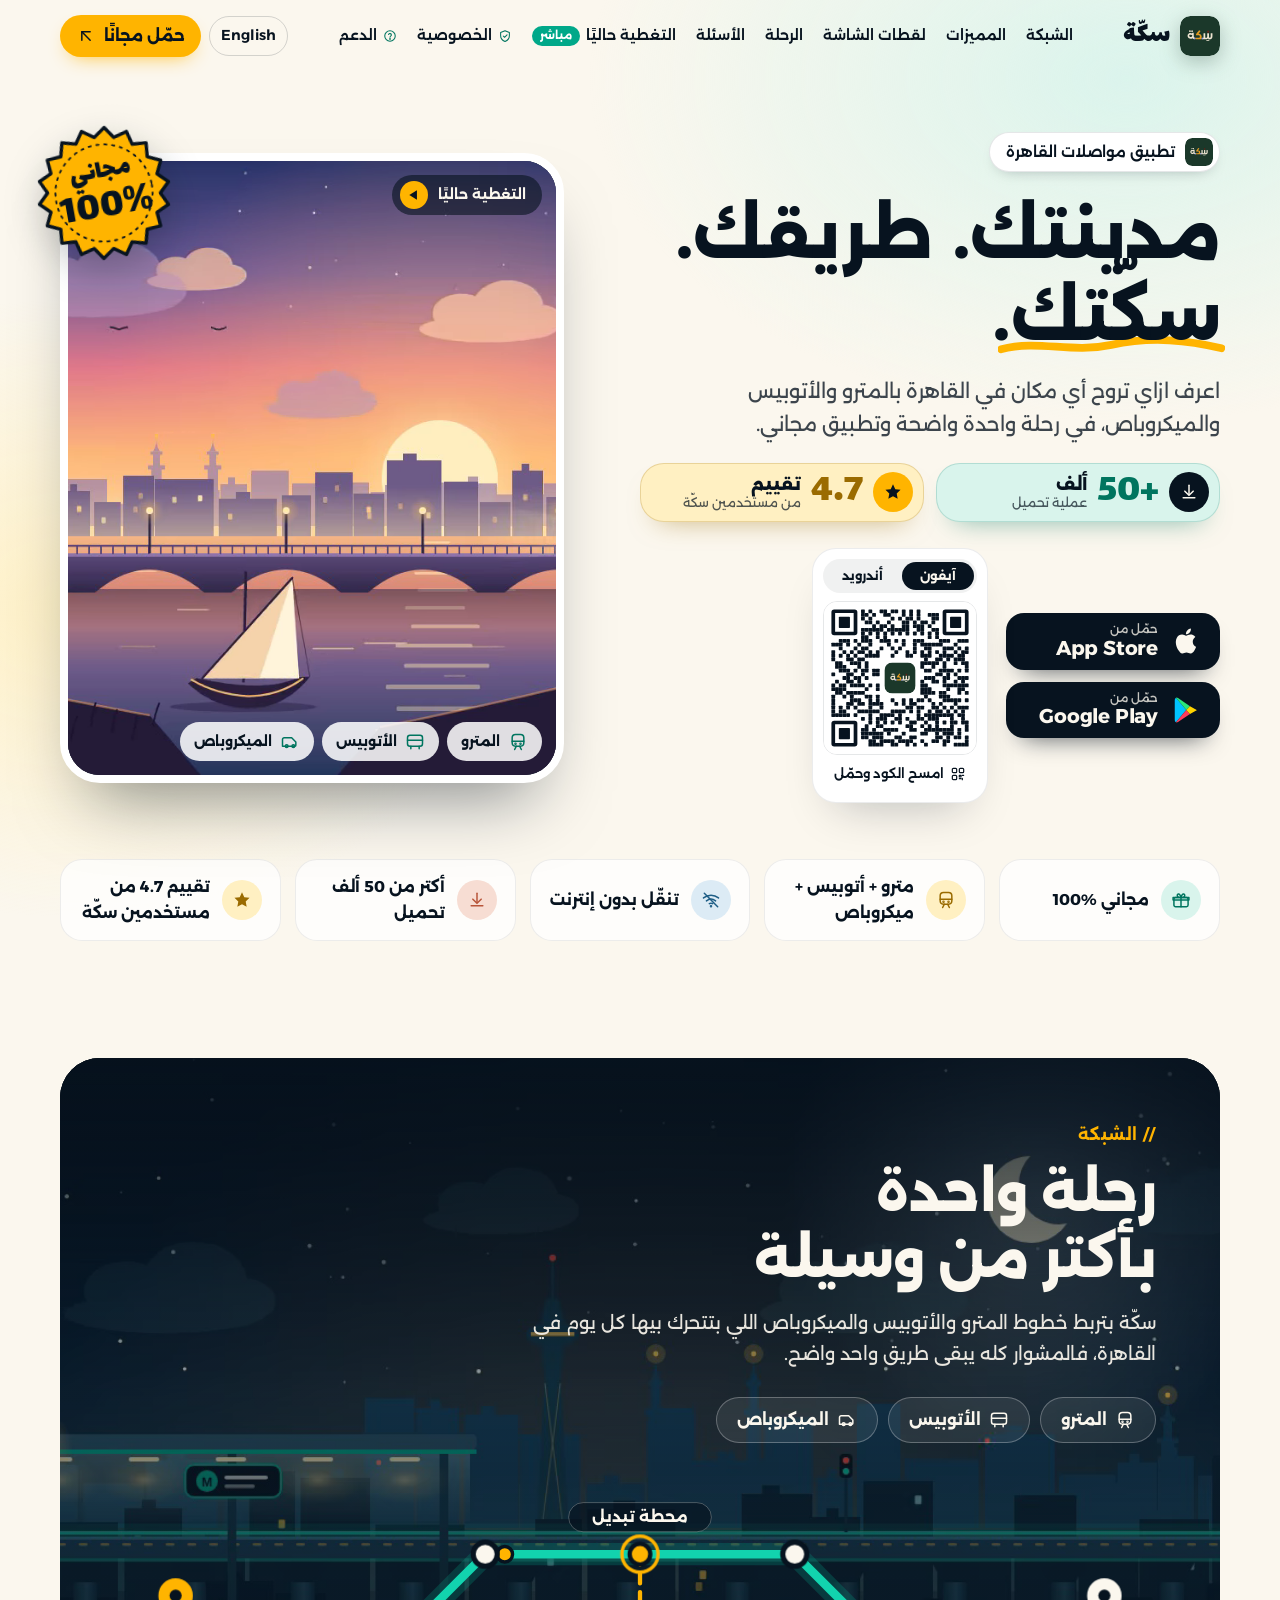
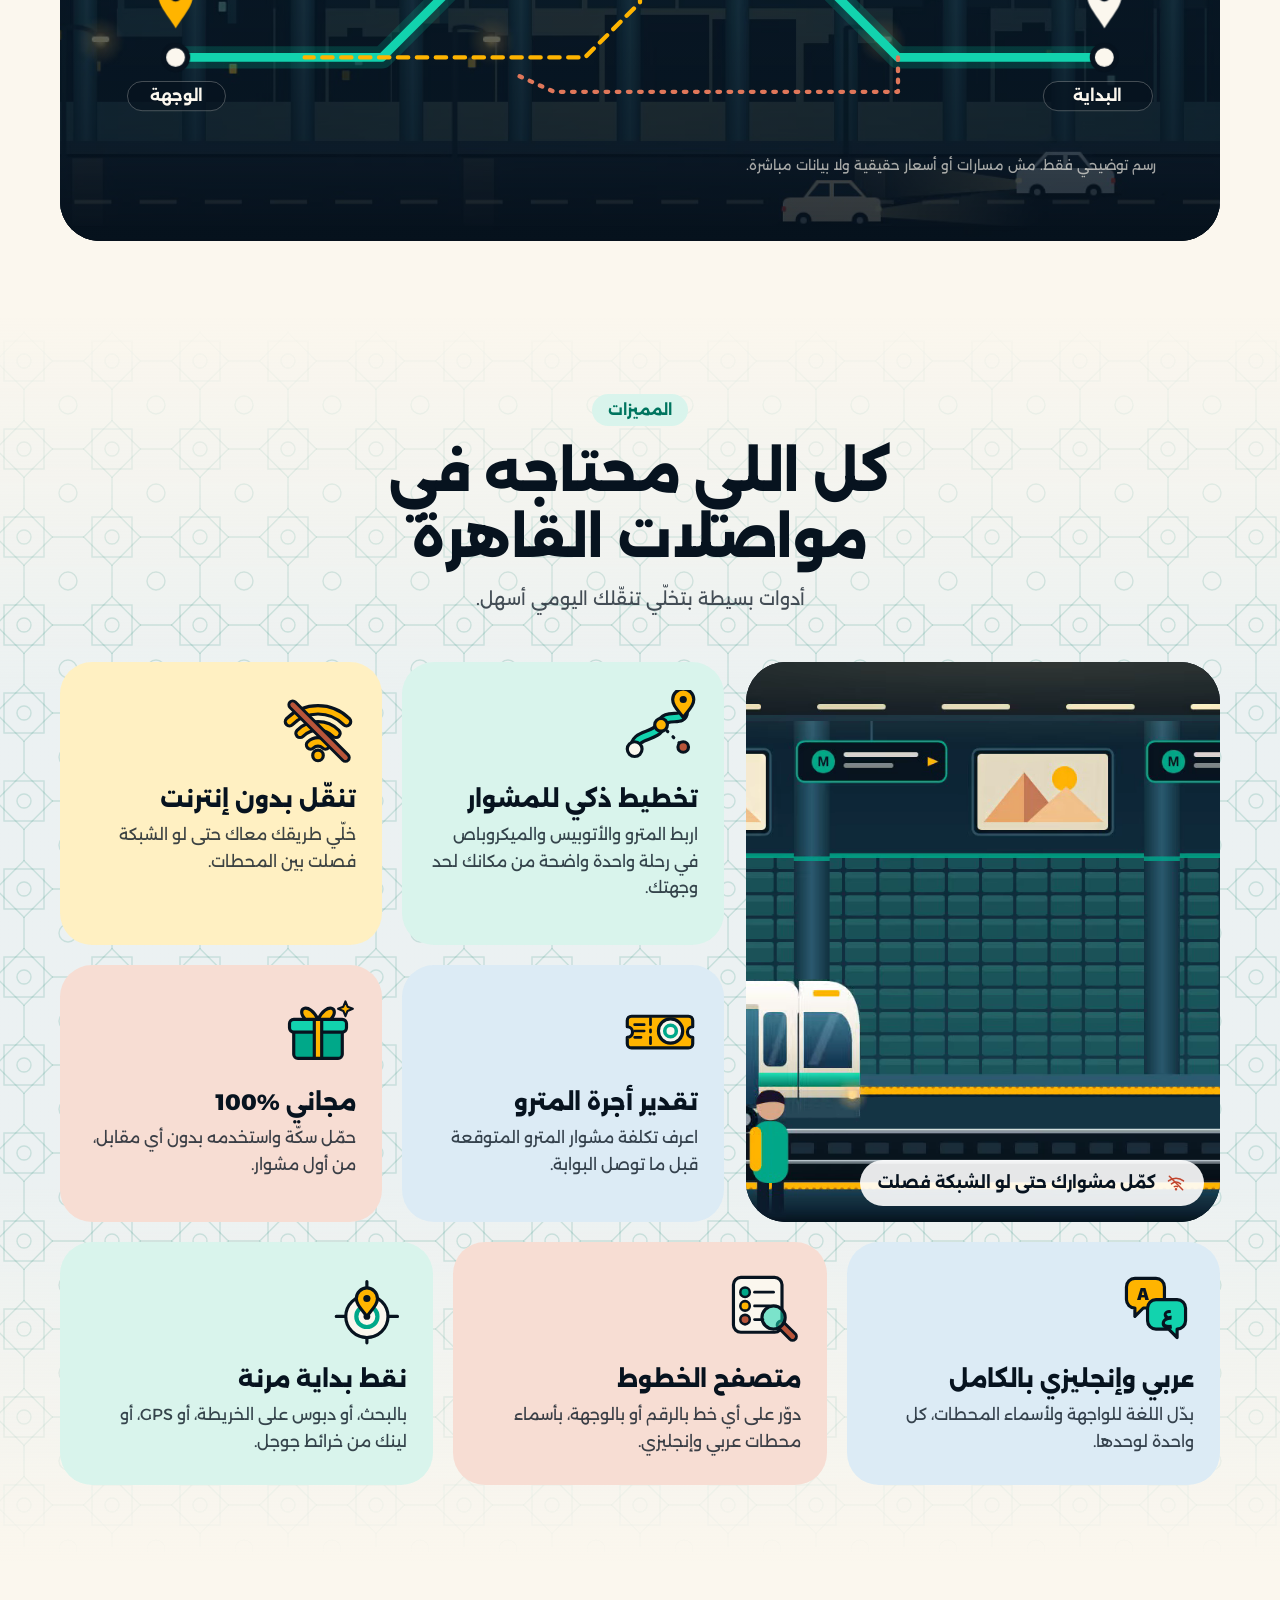
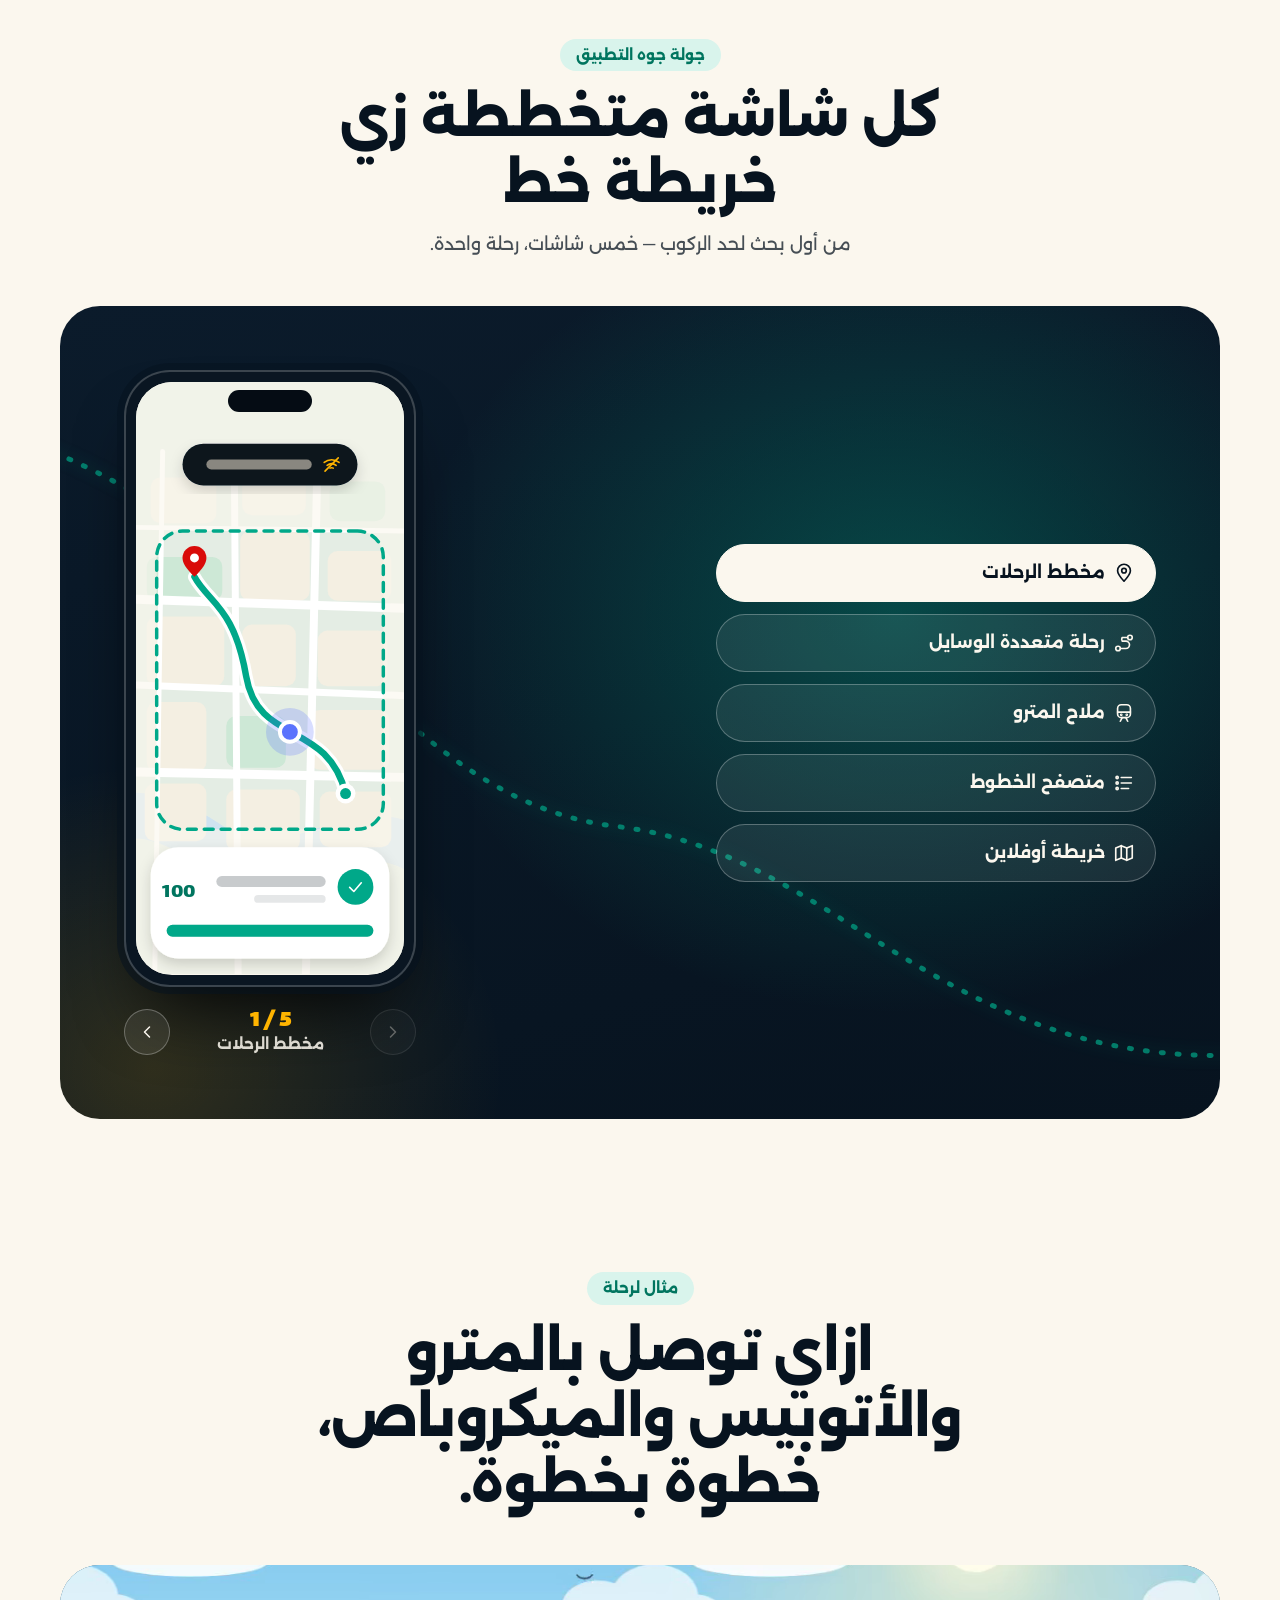
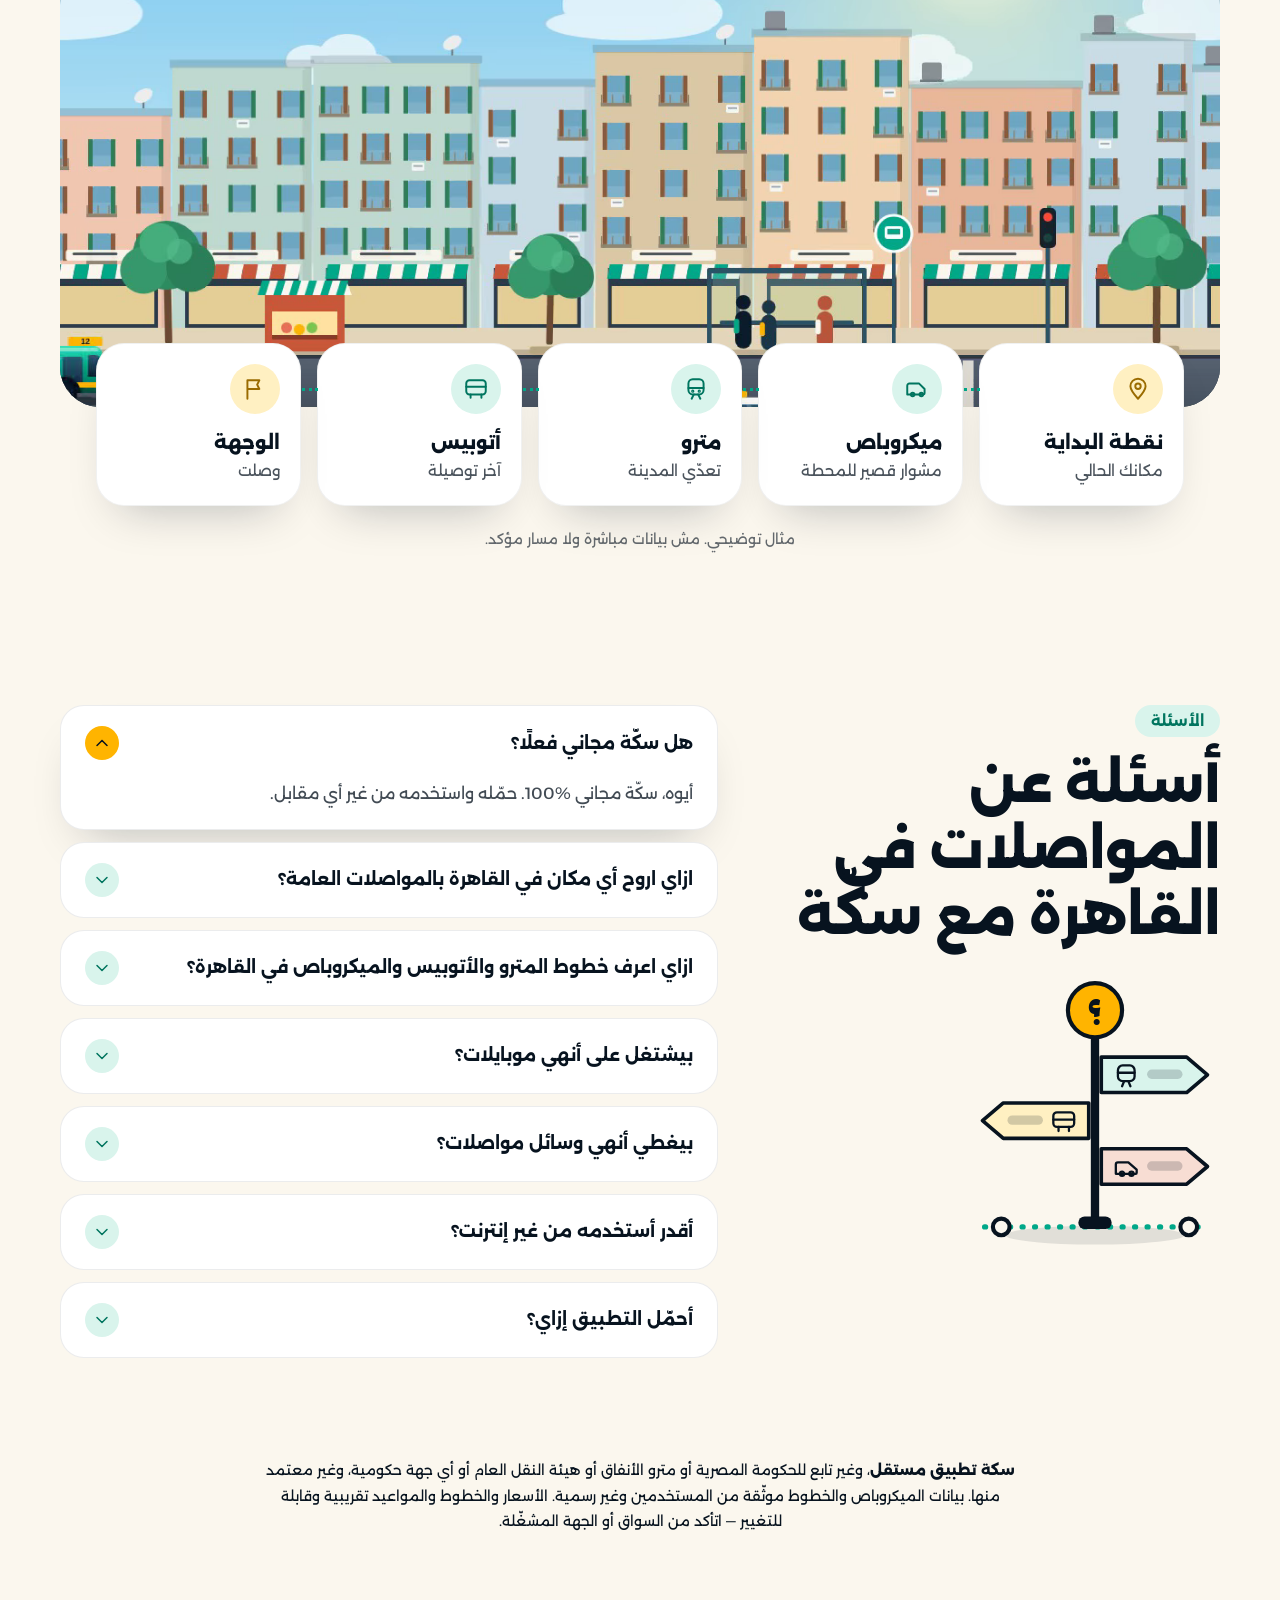
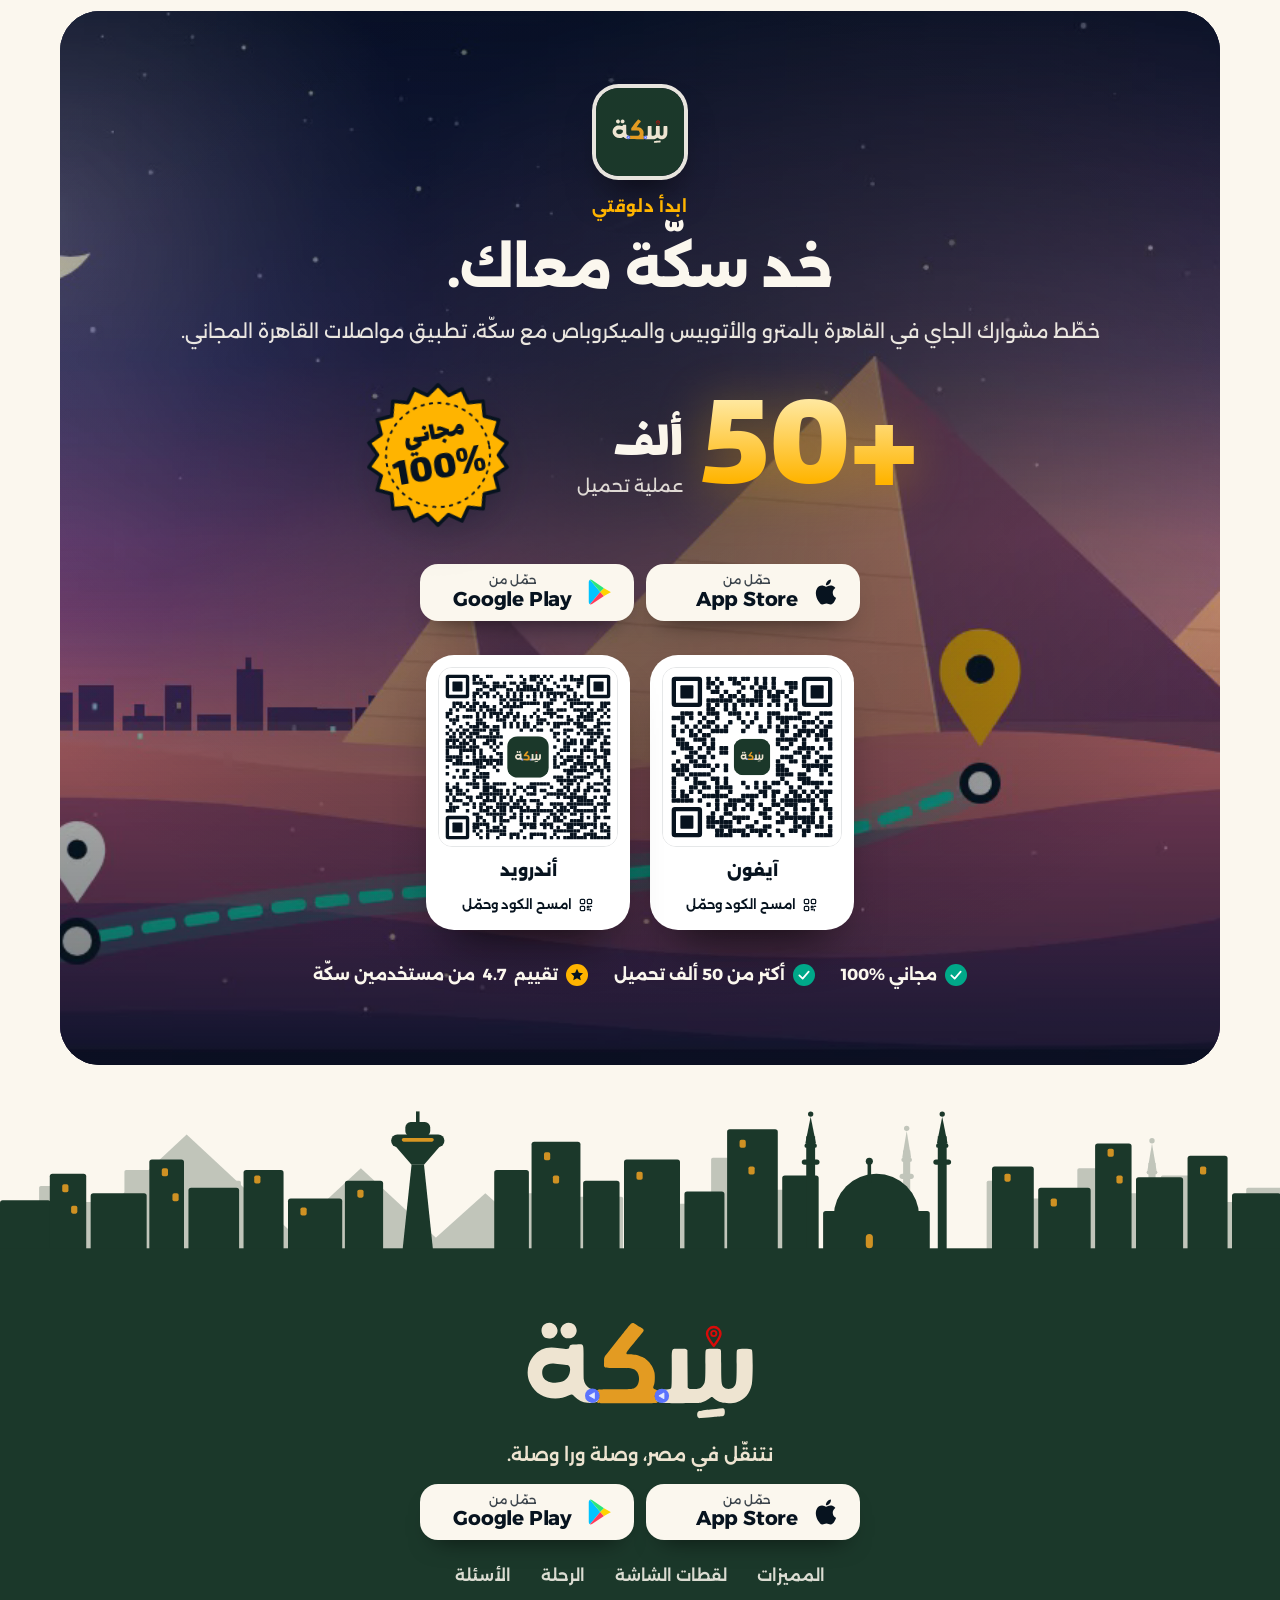
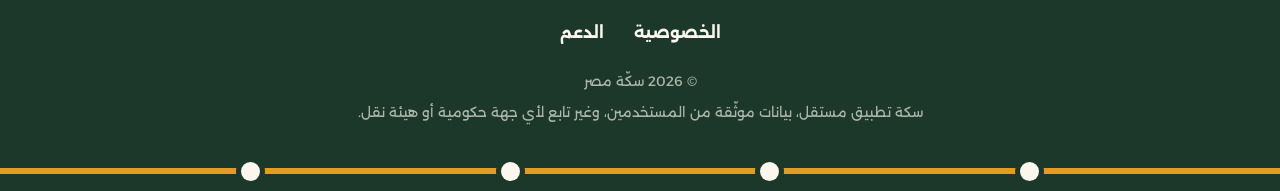
==== commit 15792fde: "website: plain Privacy tab, Support next to Privacy in the header - Privacy tab (/#privacy): the ico" ====
--- a/index.html
+++ b/index.html
@@ -39,13 +39,13 @@
     <link rel="preload" href="/fonts/lalezar.woff" as="font" type="font/woff" crossorigin />
     <!-- the page is prerendered; without JavaScript the scroll-in sections and the downloads counter would stay invisible -->
     <noscript><style>.reveal{opacity:1;transform:none}.stat-num[data-pending]{visibility:visible}</style></noscript>
-    <script type="module" crossorigin src="/assets/main-BzhWRnq0.js"></script>
-    <link rel="modulepreload" crossorigin href="/assets/graphics-gcXozr0J.js">
-    <link rel="modulepreload" crossorigin href="/assets/privacy-zGS2NoFe.js">
+    <script type="module" crossorigin src="/assets/main-D_ancfH_.js"></script>
+    <link rel="modulepreload" crossorigin href="/assets/graphics-zoIc1ZRX.js">
+    <link rel="modulepreload" crossorigin href="/assets/privacy-CVY3Bi0f.js">
     <link rel="stylesheet" crossorigin href="/assets/graphics-CYaCEuaW.css">
     <link rel="stylesheet" crossorigin href="/assets/main-Dk-aZoKu.css">
   </head>
   <body>
-    <div id="root"><link rel="preload" as="image" href="/logo.svg"/><link rel="preload" as="image" href="/logo-wordmark.svg"/><div class="page"><a class="skip" href="#main">تخطَّ إلى المحتوى</a><header class="hdr  "><div class="wrap hdr-in"><a href="#hero" class="brand" aria-label="سكّة"><img src="/logo.svg" class="brand-logo" width="44" height="44" alt="" decoding="async" draggable="false"/><span>سكّة</span></a><nav class="nav" aria-label="Primary"><a href="#hero" class="nav-home">الرئيسية</a><a href="#network">الشبكة</a><a href="#features">المميزات</a><a href="#screens">لقطات الشاشة</a><a href="#journey">الرحلة</a><a href="#faq">الأسئلة</a><button type="button" class="nav-live"><span>التغطية حاليًا</span><span class="chip-live">مباشر</span></button><button type="button" class="nav-live nav-priv"><svg viewBox="0 0 24 24" class="ico sm" fill="none" stroke="currentColor" stroke-width="1.8" stroke-linecap="round" stroke-linejoin="round" aria-hidden="true" focusable="false"><path d="M12 3l7.500 3v5.500c0 4.500-3 8-7.500 10-4.500-2-7.500-5.500-7.500-10V6z"></path><path d="M9 12l2.200 2.200L15.500 10"></path></svg><span>الخصوصية</span></button><a class="nav-legal nav-legal-first" href="/support/">الدعم</a><a class="btn btn-yellow nav-cta" href="#download"><span>حمّل مجانًا</span><svg viewBox="0 0 24 24" class="ico" fill="none" stroke="currentColor" stroke-width="1.8" stroke-linecap="round" stroke-linejoin="round" aria-hidden="true" focusable="false"><line x1="7" y1="17" x2="17" y2="7"></line><polyline points="7 7 17 7 17 17"></polyline></svg></a></nav><div class="hdr-act"><button type="button" class="lang">English</button><a class="btn btn-yellow" href="#download"><span>حمّل مجانًا</span><svg viewBox="0 0 24 24" class="ico" fill="none" stroke="currentColor" stroke-width="1.8" stroke-linecap="round" stroke-linejoin="round" aria-hidden="true" focusable="false"><line x1="7" y1="17" x2="17" y2="7"></line><polyline points="7 7 17 7 17 17"></polyline></svg></a><button type="button" class="burger" aria-expanded="false" aria-label="القائمة"><span></span><span></span><span></span></button></div></div></header><main id="main"><section id="hero" class="hero"><div class="wrap hero-grid"><div class="hero-copy"><p class="tag"><img src="/logo.svg" class="tag-logo" width="28" height="28" alt="" decoding="async" draggable="false"/>تطبيق مواصلات القاهرة</p><h1 class="h-hero" aria-label="مدينتك. طريقك. سكّتك."><span class="" style="animation-delay:0.1s">مدينتك.</span><span class="" style="animation-delay:0.22s">طريقك.</span><span class="mark" style="animation-delay:0.33999999999999997s">سكّتك.<svg viewBox="0 0 220 18" preserveAspectRatio="none" aria-hidden="true"><path d="M3 12 C40 3 70 16 110 8 S185 4 217 11" fill="none" stroke="#FFB400" stroke-width="7" stroke-linecap="round"></path></svg></span></h1><p class="lede">اعرف ازاي تروح أي مكان في القاهرة بالمترو والأتوبيس والميكروباص، في رحلة واحدة واضحة وتطبيق مجاني.</p><div class="stats"><div class="stat" role="group" aria-label="أكتر من 50 ألف عملية تحميل"><span class="stat-ico"><svg viewBox="0 0 24 24" class="ico" fill="none" stroke="currentColor" stroke-width="1.8" stroke-linecap="round" stroke-linejoin="round" aria-hidden="true" focusable="false"><path d="M12 4v11"></path><polyline points="7 11 12 16 17 11"></polyline><path d="M5 19h14"></path></svg></span><bdi dir="ltr" class="stat-num" aria-hidden="true" data-pending="">50<!-- -->+</bdi><span class="stat-txt" aria-hidden="true"><b>ألف</b><small>عملية تحميل</small></span></div><div class="stat stat-rating" role="group" aria-label="تقييم 4.7 نجوم من مستخدمين سكّة"><span class="stat-ico"><svg viewBox="0 0 24 24" class="ico" fill="currentColor" aria-hidden="true" focusable="false"><path d="M12 2.8l2.75 5.78 6.3.82-4.6 4.36 1.14 6.27L12 17.02l-5.59 3.03 1.14-6.27-4.6-4.36 6.3-.82z"></path></svg></span><bdi dir="ltr" class="stat-num" aria-hidden="true">4.7</bdi><span class="stat-txt" aria-hidden="true"><b>تقييم</b><small>من مستخدمين سكّة</small></span></div></div><div class="hero-actions"><div class="stores"><a class="store store-dark" href="https://apps.apple.com/us/app/sekka-%D8%B3%D9%83%D8%A9-%D9%85%D9%88%D8%A7%D8%B5%D9%84%D8%A7%D8%AA-%D8%A7%D9%84%D9%82%D8%A7%D9%87%D8%B1%D8%A9/id6812336357" target="_blank" rel="noopener noreferrer" aria-label="حمّل من App Store"><span class="store-ico"><svg viewBox="0 0 24 24" aria-hidden="true" focusable="false"><path fill="currentColor" d="M18.710 19.500C17.880 20.740 17 21.950 15.660 21.970C14.320 22 13.890 21.180 12.370 21.180C10.840 21.180 10.370 21.950 9.100 22C7.790 22.050 6.800 20.680 5.960 19.470C4.250 17 2.940 12.450 4.700 9.390C5.570 7.870 7.130 6.910 8.820 6.880C10.100 6.860 11.320 7.750 12.110 7.750C12.890 7.750 14.370 6.680 15.920 6.840C16.570 6.870 18.390 7.100 19.560 8.820C19.470 8.880 17.390 10.100 17.410 12.630C17.440 15.650 20.060 16.660 20.090 16.670C20.060 16.740 19.670 18.110 18.710 19.500ZM13 3.500C13.730 2.670 14.940 2.040 15.940 2C16.070 3.170 15.600 4.350 14.900 5.190C14.210 6.040 13.070 6.700 11.950 6.610C11.800 5.460 12.360 4.260 13 3.500Z"></path></svg></span><span class="store-txt"><small>حمّل من</small><b>App Store</b></span></a><a class="store store-dark" href="https://play.google.com/store/apps/details?id=com.sekka.transport&amp;hl=ar&amp;pli=1" target="_blank" rel="noopener noreferrer" aria-label="حمّل من Google Play"><span class="store-ico"><svg viewBox="0 0 24 24" aria-hidden="true" focusable="false"><path d="M4 2.200 L12.200 12 L4 21.800 Q3 21.300 3 20 V4 Q3 2.700 4 2.200Z" fill="#00C3FF"></path><path d="M4 2.200 Q4.700 1.900 5.600 2.400 L15.200 8.900 L12.200 12Z" fill="#2BE67A"></path><path d="M4 21.800 Q4.700 22.100 5.600 21.600 L15.200 15.100 L12.200 12Z" fill="#FF3A5A"></path><path d="M15.200 8.900 L20.200 11.700 Q21.200 12 20.200 12.300 L15.200 15.100 L12.200 12Z" fill="#FFD400"></path></svg></span><span class="store-txt"><small>حمّل من</small><b>Google Play</b></span></a></div><div class="qrbox"><div class="qr-tabs" role="tablist"><button type="button" role="tab" aria-selected="true">آيفون</button><button type="button" role="tab" aria-selected="false">أندرويد</button></div><div class="qr-wrap"><svg viewBox="-2 -2 41 41" class="qr" role="img" aria-label="كود QR: سكّة على App Store"><rect x="-2" y="-2" width="41" height="41" fill="#fff"></rect><g fill="#07131F"><rect x="7.99" y="-0.01" width="1.02" height="1.02" rx="0.16"></rect><rect x="9.99" y="-0.01" width="1.02" height="1.02" rx="0.16"></rect><rect x="12.99" y="-0.01" width="1.02" height="1.02" rx="0.16"></rect><rect x="13.99" y="-0.01" width="1.02" height="1.02" rx="0.16"></rect><rect x="15.99" y="-0.01" width="1.02" height="1.02" rx="0.16"></rect><rect x="16.99" y="-0.01" width="1.02" height="1.02" rx="0.16"></rect><rect x="18.99" y="-0.01" width="1.02" height="1.02" rx="0.16"></rect><rect x="20.99" y="-0.01" width="1.02" height="1.02" rx="0.16"></rect><rect x="22.99" y="-0.01" width="1.02" height="1.02" rx="0.16"></rect><rect x="7.99" y="0.99" width="1.02" height="1.02" rx="0.16"></rect><rect x="8.99" y="0.99" width="1.02" height="1.02" rx="0.16"></rect><rect x="10.99" y="0.99" width="1.02" height="1.02" rx="0.16"></rect><rect x="13.99" y="0.99" width="1.02" height="1.02" rx="0.16"></rect><rect x="14.99" y="0.99" width="1.02" height="1.02" rx="0.16"></rect><rect x="18.99" y="0.99" width="1.02" height="1.02" rx="0.16"></rect><rect x="20.99" y="0.99" width="1.02" height="1.02" rx="0.16"></rect><rect x="22.99" y="0.99" width="1.02" height="1.02" rx="0.16"></rect><rect x="25.99" y="0.99" width="1.02" height="1.02" rx="0.16"></rect><rect x="26.99" y="0.99" width="1.02" height="1.02" rx="0.16"></rect><rect x="27.99" y="0.99" width="1.02" height="1.02" rx="0.16"></rect><rect x="7.99" y="1.99" width="1.02" height="1.02" rx="0.16"></rect><rect x="9.99" y="1.99" width="1.02" height="1.02" rx="0.16"></rect><rect x="15.99" y="1.99" width="1.02" height="1.02" rx="0.16"></rect><rect x="17.99" y="1.99" width="1.02" height="1.02" rx="0.16"></rect><rect x="19.99" y="1.99" width="1.02" height="1.02" rx="0.16"></rect><rect x="20.99" y="1.99" width="1.02" height="1.02" rx="0.16"></rect><rect x="22.99" y="1.99" width="1.02" height="1.02" rx="0.16"></rect><rect x="26.99" y="1.99" width="1.02" height="1.02" rx="0.16"></rect><rect x="27.99" y="1.99" width="1.02" height="1.02" rx="0.16"></rect><rect x="8.99" y="2.99" width="1.02" height="1.02" rx="0.16"></rect><rect x="9.99" y="2.99" width="1.02" height="1.02" rx="0.16"></rect><rect x="11.99" y="2.99" width="1.02" height="1.02" rx="0.16"></rect><rect x="14.99" y="2.99" width="1.02" height="1.02" rx="0.16"></rect><rect x="18.99" y="2.99" width="1.02" height="1.02" rx="0.16"></rect><rect x="19.99" y="2.99" width="1.02" height="1.02" rx="0.16"></rect><rect x="21.99" y="2.99" width="1.02" height="1.02" rx="0.16"></rect><rect x="23.99" y="2.99" width="1.02" height="1.02" rx="0.16"></rect><rect x="24.99" y="2.99" width="1.02" height="1.02" rx="0.16"></rect><rect x="26.99" y="2.99" width="1.02" height="1.02" rx="0.16"></rect><rect x="10.99" y="3.99" width="1.02" height="1.02" rx="0.16"></rect><rect x="12.99" y="3.99" width="1.02" height="1.02" rx="0.16"></rect><rect x="13.99" y="3.99" width="1.02" height="1.02" rx="0.16"></rect><rect x="15.99" y="3.99" width="1.02" height="1.02" rx="0.16"></rect><rect x="18.99" y="3.99" width="1.02" height="1.02" rx="0.16"></rect><rect x="19.99" y="3.99" width="1.02" height="1.02" rx="0.16"></rect><rect x="21.99" y="3.99" width="1.02" height="1.02" rx="0.16"></rect><rect x="22.99" y="3.99" width="1.02" height="1.02" rx="0.16"></rect><rect x="23.99" y="3.99" width="1.02" height="1.02" rx="0.16"></rect><rect x="25.99" y="3.99" width="1.02" height="1.02" rx="0.16"></rect><rect x="7.99" y="4.99" width="1.02" height="1.02" rx="0.16"></rect><rect x="8.99" y="4.99" width="1.02" height="1.02" rx="0.16"></rect><rect x="9.99" y="4.99" width="1.02" height="1.02" rx="0.16"></rect><rect x="10.99" y="4.99" width="1.02" height="1.02" rx="0.16"></rect><rect x="11.99" y="4.99" width="1.02" height="1.02" rx="0.16"></rect><rect x="12.99" y="4.99" width="1.02" height="1.02" rx="0.16"></rect><rect x="14.99" y="4.99" width="1.02" height="1.02" rx="0.16"></rect><rect x="15.99" y="4.99" width="1.02" height="1.02" rx="0.16"></rect><rect x="16.99" y="4.99" width="1.02" height="1.02" rx="0.16"></rect><rect x="17.99" y="4.99" width="1.02" height="1.02" rx="0.16"></rect><rect x="18.99" y="4.99" width="1.02" height="1.02" rx="0.16"></rect><rect x="19.99" y="4.99" width="1.02" height="1.02" rx="0.16"></rect><rect x="22.99" y="4.99" width="1.02" height="1.02" rx="0.16"></rect><rect x="23.99" y="4.99" width="1.02" height="1.02" rx="0.16"></rect><rect x="26.99" y="4.99" width="1.02" height="1.02" rx="0.16"></rect><rect x="27.99" y="4.99" width="1.02" height="1.02" rx="0.16"></rect><rect x="7.99" y="5.99" width="1.02" height="1.02" rx="0.16"></rect><rect x="9.99" y="5.99" width="1.02" height="1.02" rx="0.16"></rect><rect x="11.99" y="5.99" width="1.02" height="1.02" rx="0.16"></rect><rect x="13.99" y="5.99" width="1.02" height="1.02" rx="0.16"></rect><rect x="15.99" y="5.99" width="1.02" height="1.02" rx="0.16"></rect><rect x="17.99" y="5.99" width="1.02" height="1.02" rx="0.16"></rect><rect x="19.99" y="5.99" width="1.02" height="1.02" rx="0.16"></rect><rect x="21.99" y="5.99" width="1.02" height="1.02" rx="0.16"></rect><rect x="23.99" y="5.99" width="1.02" height="1.02" rx="0.16"></rect><rect x="25.99" y="5.99" width="1.02" height="1.02" rx="0.16"></rect><rect x="27.99" y="5.99" width="1.02" height="1.02" rx="0.16"></rect><rect x="7.99" y="6.99" width="1.02" height="1.02" rx="0.16"></rect><rect x="8.99" y="6.99" width="1.02" height="1.02" rx="0.16"></rect><rect x="11.99" y="6.99" width="1.02" height="1.02" rx="0.16"></rect><rect x="13.99" y="6.99" width="1.02" height="1.02" rx="0.16"></rect><rect x="25.99" y="6.99" width="1.02" height="1.02" rx="0.16"></rect><rect x="27.99" y="6.99" width="1.02" height="1.02" rx="0.16"></rect><rect x="1.99" y="7.99" width="1.02" height="1.02" rx="0.16"></rect><rect x="2.99" y="7.99" width="1.02" height="1.02" rx="0.16"></rect><rect x="3.99" y="7.99" width="1.02" height="1.02" rx="0.16"></rect><rect x="5.99" y="7.99" width="1.02" height="1.02" rx="0.16"></rect><rect x="7.99" y="7.99" width="1.02" height="1.02" rx="0.16"></rect><rect x="8.99" y="7.99" width="1.02" height="1.02" rx="0.16"></rect><rect x="9.99" y="7.99" width="1.02" height="1.02" rx="0.16"></rect><rect x="12.99" y="7.99" width="1.02" height="1.02" rx="0.16"></rect><rect x="13.99" y="7.99" width="1.02" height="1.02" rx="0.16"></rect><rect x="14.99" y="7.99" width="1.02" height="1.02" rx="0.16"></rect><rect x="16.99" y="7.99" width="1.02" height="1.02" rx="0.16"></rect><rect x="18.99" y="7.99" width="1.02" height="1.02" rx="0.16"></rect><rect x="21.99" y="7.99" width="1.02" height="1.02" rx="0.16"></rect><rect x="22.99" y="7.99" width="1.02" height="1.02" rx="0.16"></rect><rect x="23.99" y="7.99" width="1.02" height="1.02" rx="0.16"></rect><rect x="28.99" y="7.99" width="1.02" height="1.02" rx="0.16"></rect><rect x="29.99" y="7.99" width="1.02" height="1.02" rx="0.16"></rect><rect x="30.99" y="7.99" width="1.02" height="1.02" rx="0.16"></rect><rect x="33.99" y="7.99" width="1.02" height="1.02" rx="0.16"></rect><rect x="34.99" y="7.99" width="1.02" height="1.02" rx="0.16"></rect><rect x="35.99" y="7.99" width="1.02" height="1.02" rx="0.16"></rect><rect x="-0.01" y="8.99" width="1.02" height="1.02" rx="0.16"></rect><rect x="0.99" y="8.99" width="1.02" height="1.02" rx="0.16"></rect><rect x="1.99" y="8.99" width="1.02" height="1.02" rx="0.16"></rect><rect x="3.99" y="8.99" width="1.02" height="1.02" rx="0.16"></rect><rect x="6.99" y="8.99" width="1.02" height="1.02" rx="0.16"></rect><rect x="9.99" y="8.99" width="1.02" height="1.02" rx="0.16"></rect><rect x="14.99" y="8.99" width="1.02" height="1.02" rx="0.16"></rect><rect x="18.99" y="8.99" width="1.02" height="1.02" rx="0.16"></rect><rect x="21.99" y="8.99" width="1.02" height="1.02" rx="0.16"></rect><rect x="23.99" y="8.99" width="1.02" height="1.02" rx="0.16"></rect><rect x="24.99" y="8.99" width="1.02" height="1.02" rx="0.16"></rect><rect x="25.99" y="8.99" width="1.02" height="1.02" rx="0.16"></rect><rect x="26.99" y="8.99" width="1.02" height="1.02" rx="0.16"></rect><rect x="27.99" y="8.99" width="1.02" height="1.02" rx="0.16"></rect><rect x="28.99" y="8.99" width="1.02" height="1.02" rx="0.16"></rect><rect x="32.99" y="8.99" width="1.02" height="1.02" rx="0.16"></rect><rect x="1.99" y="9.99" width="1.02" height="1.02" rx="0.16"></rect><rect x="5.99" y="9.99" width="1.02" height="1.02" rx="0.16"></rect><rect x="7.99" y="9.99" width="1.02" height="1.02" rx="0.16"></rect><rect x="8.99" y="9.99" width="1.02" height="1.02" rx="0.16"></rect><rect x="12.99" y="9.99" width="1.02" height="1.02" rx="0.16"></rect><rect x="15.99" y="9.99" width="1.02" height="1.02" rx="0.16"></rect><rect x="17.99" y="9.99" width="1.02" height="1.02" rx="0.16"></rect><rect x="21.99" y="9.99" width="1.02" height="1.02" rx="0.16"></rect><rect x="24.99" y="9.99" width="1.02" height="1.02" rx="0.16"></rect><rect x="25.99" y="9.99" width="1.02" height="1.02" rx="0.16"></rect><rect x="29.99" y="9.99" width="1.02" height="1.02" rx="0.16"></rect><rect x="30.99" y="9.99" width="1.02" height="1.02" rx="0.16"></rect><rect x="31.99" y="9.99" width="1.02" height="1.02" rx="0.16"></rect><rect x="33.99" y="9.99" width="1.02" height="1.02" rx="0.16"></rect><rect x="35.99" y="9.99" width="1.02" height="1.02" rx="0.16"></rect><rect x="-0.01" y="10.99" width="1.02" height="1.02" rx="0.16"></rect><rect x="2.99" y="10.99" width="1.02" height="1.02" rx="0.16"></rect><rect x="4.99" y="10.99" width="1.02" height="1.02" rx="0.16"></rect><rect x="6.99" y="10.99" width="1.02" height="1.02" rx="0.16"></rect><rect x="7.99" y="10.99" width="1.02" height="1.02" rx="0.16"></rect><rect x="9.99" y="10.99" width="1.02" height="1.02" rx="0.16"></rect><rect x="11.99" y="10.99" width="1.02" height="1.02" rx="0.16"></rect><rect x="16.99" y="10.99" width="1.02" height="1.02" rx="0.16"></rect><rect x="19.99" y="10.99" width="1.02" height="1.02" rx="0.16"></rect><rect x="21.99" y="10.99" width="1.02" height="1.02" rx="0.16"></rect><rect x="23.99" y="10.99" width="1.02" height="1.02" rx="0.16"></rect><rect x="25.99" y="10.99" width="1.02" height="1.02" rx="0.16"></rect><rect x="27.99" y="10.99" width="1.02" height="1.02" rx="0.16"></rect><rect x="29.99" y="10.99" width="1.02" height="1.02" rx="0.16"></rect><rect x="32.99" y="10.99" width="1.02" height="1.02" rx="0.16"></rect><rect x="34.99" y="10.99" width="1.02" height="1.02" rx="0.16"></rect><rect x="35.99" y="10.99" width="1.02" height="1.02" rx="0.16"></rect><rect x="-0.01" y="11.99" width="1.02" height="1.02" rx="0.16"></rect><rect x="1.99" y="11.99" width="1.02" height="1.02" rx="0.16"></rect><rect x="3.99" y="11.99" width="1.02" height="1.02" rx="0.16"></rect><rect x="5.99" y="11.99" width="1.02" height="1.02" rx="0.16"></rect><rect x="8.99" y="11.99" width="1.02" height="1.02" rx="0.16"></rect><rect x="9.99" y="11.99" width="1.02" height="1.02" rx="0.16"></rect><rect x="10.99" y="11.99" width="1.02" height="1.02" rx="0.16"></rect><rect x="11.99" y="11.99" width="1.02" height="1.02" rx="0.16"></rect><rect x="15.99" y="11.99" width="1.02" height="1.02" rx="0.16"></rect><rect x="19.99" y="11.99" width="1.02" height="1.02" rx="0.16"></rect><rect x="20.99" y="11.99" width="1.02" height="1.02" rx="0.16"></rect><rect x="23.99" y="11.99" width="1.02" height="1.02" rx="0.16"></rect><rect x="24.99" y="11.99" width="1.02" height="1.02" rx="0.16"></rect><rect x="25.99" y="11.99" width="1.02" height="1.02" rx="0.16"></rect><rect x="28.99" y="11.99" width="1.02" height="1.02" rx="0.16"></rect><rect x="29.99" y="11.99" width="1.02" height="1.02" rx="0.16"></rect><rect x="30.99" y="11.99" width="1.02" height="1.02" rx="0.16"></rect><rect x="31.99" y="11.99" width="1.02" height="1.02" rx="0.16"></rect><rect x="33.99" y="11.99" width="1.02" height="1.02" rx="0.16"></rect><rect x="34.99" y="11.99" width="1.02" height="1.02" rx="0.16"></rect><rect x="-0.01" y="12.99" width="1.02" height="1.02" rx="0.16"></rect><rect x="3.99" y="12.99" width="1.02" height="1.02" rx="0.16"></rect><rect x="4.99" y="12.99" width="1.02" height="1.02" rx="0.16"></rect><rect x="6.99" y="12.99" width="1.02" height="1.02" rx="0.16"></rect><rect x="7.99" y="12.99" width="1.02" height="1.02" rx="0.16"></rect><rect x="24.99" y="12.99" width="1.02" height="1.02" rx="0.16"></rect><rect x="27.99" y="12.99" width="1.02" height="1.02" rx="0.16"></rect><rect x="28.99" y="12.99" width="1.02" height="1.02" rx="0.16"></rect><rect x="30.99" y="12.99" width="1.02" height="1.02" rx="0.16"></rect><rect x="32.99" y="12.99" width="1.02" height="1.02" rx="0.16"></rect><rect x="33.99" y="12.99" width="1.02" height="1.02" rx="0.16"></rect><rect x="34.99" y="12.99" width="1.02" height="1.02" rx="0.16"></rect><rect x="0.99" y="13.99" width="1.02" height="1.02" rx="0.16"></rect><rect x="1.99" y="13.99" width="1.02" height="1.02" rx="0.16"></rect><rect x="4.99" y="13.99" width="1.02" height="1.02" rx="0.16"></rect><rect x="5.99" y="13.99" width="1.02" height="1.02" rx="0.16"></rect><rect x="6.99" y="13.99" width="1.02" height="1.02" rx="0.16"></rect><rect x="8.99" y="13.99" width="1.02" height="1.02" rx="0.16"></rect><rect x="23.99" y="13.99" width="1.02" height="1.02" rx="0.16"></rect><rect x="24.99" y="13.99" width="1.02" height="1.02" rx="0.16"></rect><rect x="25.99" y="13.99" width="1.02" height="1.02" rx="0.16"></rect><rect x="26.99" y="13.99" width="1.02" height="1.02" rx="0.16"></rect><rect x="27.99" y="13.99" width="1.02" height="1.02" rx="0.16"></rect><rect x="29.99" y="13.99" width="1.02" height="1.02" rx="0.16"></rect><rect x="32.99" y="13.99" width="1.02" height="1.02" rx="0.16"></rect><rect x="34.99" y="13.99" width="1.02" height="1.02" rx="0.16"></rect><rect x="35.99" y="13.99" width="1.02" height="1.02" rx="0.16"></rect><rect x="0.99" y="14.99" width="1.02" height="1.02" rx="0.16"></rect><rect x="1.99" y="14.99" width="1.02" height="1.02" rx="0.16"></rect><rect x="2.99" y="14.99" width="1.02" height="1.02" rx="0.16"></rect><rect x="6.99" y="14.99" width="1.02" height="1.02" rx="0.16"></rect><rect x="8.99" y="14.99" width="1.02" height="1.02" rx="0.16"></rect><rect x="23.99" y="14.99" width="1.02" height="1.02" rx="0.16"></rect><rect x="26.99" y="14.99" width="1.02" height="1.02" rx="0.16"></rect><rect x="29.99" y="14.99" width="1.02" height="1.02" rx="0.16"></rect><rect x="35.99" y="14.99" width="1.02" height="1.02" rx="0.16"></rect><rect x="1.99" y="15.99" width="1.02" height="1.02" rx="0.16"></rect><rect x="2.99" y="15.99" width="1.02" height="1.02" rx="0.16"></rect><rect x="3.99" y="15.99" width="1.02" height="1.02" rx="0.16"></rect><rect x="5.99" y="15.99" width="1.02" height="1.02" rx="0.16"></rect><rect x="7.99" y="15.99" width="1.02" height="1.02" rx="0.16"></rect><rect x="8.99" y="15.99" width="1.02" height="1.02" rx="0.16"></rect><rect x="10.99" y="15.99" width="1.02" height="1.02" rx="0.16"></rect><rect x="11.99" y="15.99" width="1.02" height="1.02" rx="0.16"></rect><rect x="24.99" y="15.99" width="1.02" height="1.02" rx="0.16"></rect><rect x="25.99" y="15.99" width="1.02" height="1.02" rx="0.16"></rect><rect x="28.99" y="15.99" width="1.02" height="1.02" rx="0.16"></rect><rect x="29.99" y="15.99" width="1.02" height="1.02" rx="0.16"></rect><rect x="30.99" y="15.99" width="1.02" height="1.02" rx="0.16"></rect><rect x="31.99" y="15.99" width="1.02" height="1.02" rx="0.16"></rect><rect x="33.99" y="15.99" width="1.02" height="1.02" rx="0.16"></rect><rect x="35.99" y="15.99" width="1.02" height="1.02" rx="0.16"></rect><rect x="-0.01" y="16.99" width="1.02" height="1.02" rx="0.16"></rect><rect x="3.99" y="16.99" width="1.02" height="1.02" rx="0.16"></rect><rect x="4.99" y="16.99" width="1.02" height="1.02" rx="0.16"></rect><rect x="7.99" y="16.99" width="1.02" height="1.02" rx="0.16"></rect><rect x="10.99" y="16.99" width="1.02" height="1.02" rx="0.16"></rect><rect x="11.99" y="16.99" width="1.02" height="1.02" rx="0.16"></rect><rect x="27.99" y="16.99" width="1.02" height="1.02" rx="0.16"></rect><rect x="28.99" y="16.99" width="1.02" height="1.02" rx="0.16"></rect><rect x="30.99" y="16.99" width="1.02" height="1.02" rx="0.16"></rect><rect x="32.99" y="16.99" width="1.02" height="1.02" rx="0.16"></rect><rect x="2.99" y="17.99" width="1.02" height="1.02" rx="0.16"></rect><rect x="3.99" y="17.99" width="1.02" height="1.02" rx="0.16"></rect><rect x="5.99" y="17.99" width="1.02" height="1.02" rx="0.16"></rect><rect x="6.99" y="17.99" width="1.02" height="1.02" rx="0.16"></rect><rect x="8.99" y="17.99" width="1.02" height="1.02" rx="0.16"></rect><rect x="24.99" y="17.99" width="1.02" height="1.02" rx="0.16"></rect><rect x="25.99" y="17.99" width="1.02" height="1.02" rx="0.16"></rect><rect x="26.99" y="17.99" width="1.02" height="1.02" rx="0.16"></rect><rect x="29.99" y="17.99" width="1.02" height="1.02" rx="0.16"></rect><rect x="30.99" y="17.99" width="1.02" height="1.02" rx="0.16"></rect><rect x="33.99" y="17.99" width="1.02" height="1.02" rx="0.16"></rect><rect x="34.99" y="17.99" width="1.02" height="1.02" rx="0.16"></rect><rect x="35.99" y="17.99" width="1.02" height="1.02" rx="0.16"></rect><rect x="0.99" y="18.99" width="1.02" height="1.02" rx="0.16"></rect><rect x="3.99" y="18.99" width="1.02" height="1.02" rx="0.16"></rect><rect x="4.99" y="18.99" width="1.02" height="1.02" rx="0.16"></rect><rect x="6.99" y="18.99" width="1.02" height="1.02" rx="0.16"></rect><rect x="23.99" y="18.99" width="1.02" height="1.02" rx="0.16"></rect><rect x="26.99" y="18.99" width="1.02" height="1.02" rx="0.16"></rect><rect x="27.99" y="18.99" width="1.02" height="1.02" rx="0.16"></rect><rect x="29.99" y="18.99" width="1.02" height="1.02" rx="0.16"></rect><rect x="32.99" y="18.99" width="1.02" height="1.02" rx="0.16"></rect><rect x="34.99" y="18.99" width="1.02" height="1.02" rx="0.16"></rect><rect x="-0.01" y="19.99" width="1.02" height="1.02" rx="0.16"></rect><rect x="1.99" y="19.99" width="1.02" height="1.02" rx="0.16"></rect><rect x="2.99" y="19.99" width="1.02" height="1.02" rx="0.16"></rect><rect x="4.99" y="19.99" width="1.02" height="1.02" rx="0.16"></rect><rect x="5.99" y="19.99" width="1.02" height="1.02" rx="0.16"></rect><rect x="6.99" y="19.99" width="1.02" height="1.02" rx="0.16"></rect><rect x="7.99" y="19.99" width="1.02" height="1.02" rx="0.16"></rect><rect x="9.99" y="19.99" width="1.02" height="1.02" rx="0.16"></rect><rect x="11.99" y="19.99" width="1.02" height="1.02" rx="0.16"></rect><rect x="23.99" y="19.99" width="1.02" height="1.02" rx="0.16"></rect><rect x="24.99" y="19.99" width="1.02" height="1.02" rx="0.16"></rect><rect x="29.99" y="19.99" width="1.02" height="1.02" rx="0.16"></rect><rect x="30.99" y="19.99" width="1.02" height="1.02" rx="0.16"></rect><rect x="31.99" y="19.99" width="1.02" height="1.02" rx="0.16"></rect><rect x="32.99" y="19.99" width="1.02" height="1.02" rx="0.16"></rect><rect x="33.99" y="19.99" width="1.02" height="1.02" rx="0.16"></rect><rect x="34.99" y="19.99" width="1.02" height="1.02" rx="0.16"></rect><rect x="35.99" y="19.99" width="1.02" height="1.02" rx="0.16"></rect><rect x="-0.01" y="20.99" width="1.02" height="1.02" rx="0.16"></rect><rect x="0.99" y="20.99" width="1.02" height="1.02" rx="0.16"></rect><rect x="1.99" y="20.99" width="1.02" height="1.02" rx="0.16"></rect><rect x="2.99" y="20.99" width="1.02" height="1.02" rx="0.16"></rect><rect x="8.99" y="20.99" width="1.02" height="1.02" rx="0.16"></rect><rect x="11.99" y="20.99" width="1.02" height="1.02" rx="0.16"></rect><rect x="23.99" y="20.99" width="1.02" height="1.02" rx="0.16"></rect><rect x="24.99" y="20.99" width="1.02" height="1.02" rx="0.16"></rect><rect x="25.99" y="20.99" width="1.02" height="1.02" rx="0.16"></rect><rect x="30.99" y="20.99" width="1.02" height="1.02" rx="0.16"></rect><rect x="33.99" y="20.99" width="1.02" height="1.02" rx="0.16"></rect><rect x="34.99" y="20.99" width="1.02" height="1.02" rx="0.16"></rect><rect x="0.99" y="21.99" width="1.02" height="1.02" rx="0.16"></rect><rect x="1.99" y="21.99" width="1.02" height="1.02" rx="0.16"></rect><rect x="3.99" y="21.99" width="1.02" height="1.02" rx="0.16"></rect><rect x="4.99" y="21.99" width="1.02" height="1.02" rx="0.16"></rect><rect x="5.99" y="21.99" width="1.02" height="1.02" rx="0.16"></rect><rect x="6.99" y="21.99" width="1.02" height="1.02" rx="0.16"></rect><rect x="7.99" y="21.99" width="1.02" height="1.02" rx="0.16"></rect><rect x="23.99" y="21.99" width="1.02" height="1.02" rx="0.16"></rect><rect x="24.99" y="21.99" width="1.02" height="1.02" rx="0.16"></rect><rect x="25.99" y="21.99" width="1.02" height="1.02" rx="0.16"></rect><rect x="26.99" y="21.99" width="1.02" height="1.02" rx="0.16"></rect><rect x="28.99" y="21.99" width="1.02" height="1.02" rx="0.16"></rect><rect x="29.99" y="21.99" width="1.02" height="1.02" rx="0.16"></rect><rect x="33.99" y="21.99" width="1.02" height="1.02" rx="0.16"></rect><rect x="35.99" y="21.99" width="1.02" height="1.02" rx="0.16"></rect><rect x="-0.01" y="22.99" width="1.02" height="1.02" rx="0.16"></rect><rect x="2.99" y="22.99" width="1.02" height="1.02" rx="0.16"></rect><rect x="4.99" y="22.99" width="1.02" height="1.02" rx="0.16"></rect><rect x="8.99" y="22.99" width="1.02" height="1.02" rx="0.16"></rect><rect x="9.99" y="22.99" width="1.02" height="1.02" rx="0.16"></rect><rect x="11.99" y="22.99" width="1.02" height="1.02" rx="0.16"></rect><rect x="24.99" y="22.99" width="1.02" height="1.02" rx="0.16"></rect><rect x="28.99" y="22.99" width="1.02" height="1.02" rx="0.16"></rect><rect x="29.99" y="22.99" width="1.02" height="1.02" rx="0.16"></rect><rect x="30.99" y="22.99" width="1.02" height="1.02" rx="0.16"></rect><rect x="-0.01" y="23.99" width="1.02" height="1.02" rx="0.16"></rect><rect x="4.99" y="23.99" width="1.02" height="1.02" rx="0.16"></rect><rect x="5.99" y="23.99" width="1.02" height="1.02" rx="0.16"></rect><rect x="6.99" y="23.99" width="1.02" height="1.02" rx="0.16"></rect><rect x="9.99" y="23.99" width="1.02" height="1.02" rx="0.16"></rect><rect x="11.99" y="23.99" width="1.02" height="1.02" rx="0.16"></rect><rect x="15.99" y="23.99" width="1.02" height="1.02" rx="0.16"></rect><rect x="18.99" y="23.99" width="1.02" height="1.02" rx="0.16"></rect><rect x="20.99" y="23.99" width="1.02" height="1.02" rx="0.16"></rect><rect x="22.99" y="23.99" width="1.02" height="1.02" rx="0.16"></rect><rect x="23.99" y="23.99" width="1.02" height="1.02" rx="0.16"></rect><rect x="25.99" y="23.99" width="1.02" height="1.02" rx="0.16"></rect><rect x="29.99" y="23.99" width="1.02" height="1.02" rx="0.16"></rect><rect x="30.99" y="23.99" width="1.02" height="1.02" rx="0.16"></rect><rect x="31.99" y="23.99" width="1.02" height="1.02" rx="0.16"></rect><rect x="32.99" y="23.99" width="1.02" height="1.02" rx="0.16"></rect><rect x="33.99" y="23.99" width="1.02" height="1.02" rx="0.16"></rect><rect x="35.99" y="23.99" width="1.02" height="1.02" rx="0.16"></rect><rect x="-0.01" y="24.99" width="1.02" height="1.02" rx="0.16"></rect><rect x="3.99" y="24.99" width="1.02" height="1.02" rx="0.16"></rect><rect x="4.99" y="24.99" width="1.02" height="1.02" rx="0.16"></rect><rect x="6.99" y="24.99" width="1.02" height="1.02" rx="0.16"></rect><rect x="7.99" y="24.99" width="1.02" height="1.02" rx="0.16"></rect><rect x="9.99" y="24.99" width="1.02" height="1.02" rx="0.16"></rect><rect x="10.99" y="24.99" width="1.02" height="1.02" rx="0.16"></rect><rect x="11.99" y="24.99" width="1.02" height="1.02" rx="0.16"></rect><rect x="12.99" y="24.99" width="1.02" height="1.02" rx="0.16"></rect><rect x="16.99" y="24.99" width="1.02" height="1.02" rx="0.16"></rect><rect x="18.99" y="24.99" width="1.02" height="1.02" rx="0.16"></rect><rect x="20.99" y="24.99" width="1.02" height="1.02" rx="0.16"></rect><rect x="21.99" y="24.99" width="1.02" height="1.02" rx="0.16"></rect><rect x="26.99" y="24.99" width="1.02" height="1.02" rx="0.16"></rect><rect x="28.99" y="24.99" width="1.02" height="1.02" rx="0.16"></rect><rect x="32.99" y="24.99" width="1.02" height="1.02" rx="0.16"></rect><rect x="-0.01" y="25.99" width="1.02" height="1.02" rx="0.16"></rect><rect x="1.99" y="25.99" width="1.02" height="1.02" rx="0.16"></rect><rect x="3.99" y="25.99" width="1.02" height="1.02" rx="0.16"></rect><rect x="5.99" y="25.99" width="1.02" height="1.02" rx="0.16"></rect><rect x="9.99" y="25.99" width="1.02" height="1.02" rx="0.16"></rect><rect x="12.99" y="25.99" width="1.02" height="1.02" rx="0.16"></rect><rect x="19.99" y="25.99" width="1.02" height="1.02" rx="0.16"></rect><rect x="20.99" y="25.99" width="1.02" height="1.02" rx="0.16"></rect><rect x="22.99" y="25.99" width="1.02" height="1.02" rx="0.16"></rect><rect x="23.99" y="25.99" width="1.02" height="1.02" rx="0.16"></rect><rect x="26.99" y="25.99" width="1.02" height="1.02" rx="0.16"></rect><rect x="27.99" y="25.99" width="1.02" height="1.02" rx="0.16"></rect><rect x="29.99" y="25.99" width="1.02" height="1.02" rx="0.16"></rect><rect x="31.99" y="25.99" width="1.02" height="1.02" rx="0.16"></rect><rect x="33.99" y="25.99" width="1.02" height="1.02" rx="0.16"></rect><rect x="34.99" y="25.99" width="1.02" height="1.02" rx="0.16"></rect><rect x="35.99" y="25.99" width="1.02" height="1.02" rx="0.16"></rect><rect x="-0.01" y="26.99" width="1.02" height="1.02" rx="0.16"></rect><rect x="1.99" y="26.99" width="1.02" height="1.02" rx="0.16"></rect><rect x="2.99" y="26.99" width="1.02" height="1.02" rx="0.16"></rect><rect x="6.99" y="26.99" width="1.02" height="1.02" rx="0.16"></rect><rect x="7.99" y="26.99" width="1.02" height="1.02" rx="0.16"></rect><rect x="8.99" y="26.99" width="1.02" height="1.02" rx="0.16"></rect><rect x="9.99" y="26.99" width="1.02" height="1.02" rx="0.16"></rect><rect x="10.99" y="26.99" width="1.02" height="1.02" rx="0.16"></rect><rect x="11.99" y="26.99" width="1.02" height="1.02" rx="0.16"></rect><rect x="15.99" y="26.99" width="1.02" height="1.02" rx="0.16"></rect><rect x="16.99" y="26.99" width="1.02" height="1.02" rx="0.16"></rect><rect x="17.99" y="26.99" width="1.02" height="1.02" rx="0.16"></rect><rect x="18.99" y="26.99" width="1.02" height="1.02" rx="0.16"></rect><rect x="20.99" y="26.99" width="1.02" height="1.02" rx="0.16"></rect><rect x="22.99" y="26.99" width="1.02" height="1.02" rx="0.16"></rect><rect x="25.99" y="26.99" width="1.02" height="1.02" rx="0.16"></rect><rect x="27.99" y="26.99" width="1.02" height="1.02" rx="0.16"></rect><rect x="28.99" y="26.99" width="1.02" height="1.02" rx="0.16"></rect><rect x="30.99" y="26.99" width="1.02" height="1.02" rx="0.16"></rect><rect x="32.99" y="26.99" width="1.02" height="1.02" rx="0.16"></rect><rect x="34.99" y="26.99" width="1.02" height="1.02" rx="0.16"></rect><rect x="-0.01" y="27.99" width="1.02" height="1.02" rx="0.16"></rect><rect x="0.99" y="27.99" width="1.02" height="1.02" rx="0.16"></rect><rect x="1.99" y="27.99" width="1.02" height="1.02" rx="0.16"></rect><rect x="2.99" y="27.99" width="1.02" height="1.02" rx="0.16"></rect><rect x="3.99" y="27.99" width="1.02" height="1.02" rx="0.16"></rect><rect x="5.99" y="27.99" width="1.02" height="1.02" rx="0.16"></rect><rect x="9.99" y="27.99" width="1.02" height="1.02" rx="0.16"></rect><rect x="12.99" y="27.99" width="1.02" height="1.02" rx="0.16"></rect><rect x="13.99" y="27.99" width="1.02" height="1.02" rx="0.16"></rect><rect x="14.99" y="27.99" width="1.02" height="1.02" rx="0.16"></rect><rect x="15.99" y="27.99" width="1.02" height="1.02" rx="0.16"></rect><rect x="17.99" y="27.99" width="1.02" height="1.02" rx="0.16"></rect><rect x="22.99" y="27.99" width="1.02" height="1.02" rx="0.16"></rect><rect x="24.99" y="27.99" width="1.02" height="1.02" rx="0.16"></rect><rect x="25.99" y="27.99" width="1.02" height="1.02" rx="0.16"></rect><rect x="26.99" y="27.99" width="1.02" height="1.02" rx="0.16"></rect><rect x="27.99" y="27.99" width="1.02" height="1.02" rx="0.16"></rect><rect x="28.99" y="27.99" width="1.02" height="1.02" rx="0.16"></rect><rect x="29.99" y="27.99" width="1.02" height="1.02" rx="0.16"></rect><rect x="30.99" y="27.99" width="1.02" height="1.02" rx="0.16"></rect><rect x="31.99" y="27.99" width="1.02" height="1.02" rx="0.16"></rect><rect x="33.99" y="27.99" width="1.02" height="1.02" rx="0.16"></rect><rect x="34.99" y="27.99" width="1.02" height="1.02" rx="0.16"></rect><rect x="7.99" y="28.99" width="1.02" height="1.02" rx="0.16"></rect><rect x="9.99" y="28.99" width="1.02" height="1.02" rx="0.16"></rect><rect x="11.99" y="28.99" width="1.02" height="1.02" rx="0.16"></rect><rect x="12.99" y="28.99" width="1.02" height="1.02" rx="0.16"></rect><rect x="13.99" y="28.99" width="1.02" height="1.02" rx="0.16"></rect><rect x="16.99" y="28.99" width="1.02" height="1.02" rx="0.16"></rect><rect x="17.99" y="28.99" width="1.02" height="1.02" rx="0.16"></rect><rect x="19.99" y="28.99" width="1.02" height="1.02" rx="0.16"></rect><rect x="22.99" y="28.99" width="1.02" height="1.02" rx="0.16"></rect><rect x="23.99" y="28.99" width="1.02" height="1.02" rx="0.16"></rect><rect x="25.99" y="28.99" width="1.02" height="1.02" rx="0.16"></rect><rect x="26.99" y="28.99" width="1.02" height="1.02" rx="0.16"></rect><rect x="27.99" y="28.99" width="1.02" height="1.02" rx="0.16"></rect><rect x="31.99" y="28.99" width="1.02" height="1.02" rx="0.16"></rect><rect x="34.99" y="28.99" width="1.02" height="1.02" rx="0.16"></rect><rect x="9.99" y="29.99" width="1.02" height="1.02" rx="0.16"></rect><rect x="11.99" y="29.99" width="1.02" height="1.02" rx="0.16"></rect><rect x="13.99" y="29.99" width="1.02" height="1.02" rx="0.16"></rect><rect x="15.99" y="29.99" width="1.02" height="1.02" rx="0.16"></rect><rect x="17.99" y="29.99" width="1.02" height="1.02" rx="0.16"></rect><rect x="20.99" y="29.99" width="1.02" height="1.02" rx="0.16"></rect><rect x="21.99" y="29.99" width="1.02" height="1.02" rx="0.16"></rect><rect x="24.99" y="29.99" width="1.02" height="1.02" rx="0.16"></rect><rect x="27.99" y="29.99" width="1.02" height="1.02" rx="0.16"></rect><rect x="29.99" y="29.99" width="1.02" height="1.02" rx="0.16"></rect><rect x="31.99" y="29.99" width="1.02" height="1.02" rx="0.16"></rect><rect x="32.99" y="29.99" width="1.02" height="1.02" rx="0.16"></rect><rect x="34.99" y="29.99" width="1.02" height="1.02" rx="0.16"></rect><rect x="35.99" y="29.99" width="1.02" height="1.02" rx="0.16"></rect><rect x="8.99" y="30.99" width="1.02" height="1.02" rx="0.16"></rect><rect x="11.99" y="30.99" width="1.02" height="1.02" rx="0.16"></rect><rect x="12.99" y="30.99" width="1.02" height="1.02" rx="0.16"></rect><rect x="19.99" y="30.99" width="1.02" height="1.02" rx="0.16"></rect><rect x="20.99" y="30.99" width="1.02" height="1.02" rx="0.16"></rect><rect x="23.99" y="30.99" width="1.02" height="1.02" rx="0.16"></rect><rect x="25.99" y="30.99" width="1.02" height="1.02" rx="0.16"></rect><rect x="27.99" y="30.99" width="1.02" height="1.02" rx="0.16"></rect><rect x="31.99" y="30.99" width="1.02" height="1.02" rx="0.16"></rect><rect x="35.99" y="30.99" width="1.02" height="1.02" rx="0.16"></rect><rect x="7.99" y="31.99" width="1.02" height="1.02" rx="0.16"></rect><rect x="8.99" y="31.99" width="1.02" height="1.02" rx="0.16"></rect><rect x="10.99" y="31.99" width="1.02" height="1.02" rx="0.16"></rect><rect x="13.99" y="31.99" width="1.02" height="1.02" rx="0.16"></rect><rect x="14.99" y="31.99" width="1.02" height="1.02" rx="0.16"></rect><rect x="15.99" y="31.99" width="1.02" height="1.02" rx="0.16"></rect><rect x="16.99" y="31.99" width="1.02" height="1.02" rx="0.16"></rect><rect x="20.99" y="31.99" width="1.02" height="1.02" rx="0.16"></rect><rect x="21.99" y="31.99" width="1.02" height="1.02" rx="0.16"></rect><rect x="24.99" y="31.99" width="1.02" height="1.02" rx="0.16"></rect><rect x="25.99" y="31.99" width="1.02" height="1.02" rx="0.16"></rect><rect x="26.99" y="31.99" width="1.02" height="1.02" rx="0.16"></rect><rect x="27.99" y="31.99" width="1.02" height="1.02" rx="0.16"></rect><rect x="28.99" y="31.99" width="1.02" height="1.02" rx="0.16"></rect><rect x="29.99" y="31.99" width="1.02" height="1.02" rx="0.16"></rect><rect x="30.99" y="31.99" width="1.02" height="1.02" rx="0.16"></rect><rect x="31.99" y="31.99" width="1.02" height="1.02" rx="0.16"></rect><rect x="33.99" y="31.99" width="1.02" height="1.02" rx="0.16"></rect><rect x="35.99" y="31.99" width="1.02" height="1.02" rx="0.16"></rect><rect x="7.99" y="32.99" width="1.02" height="1.02" rx="0.16"></rect><rect x="8.99" y="32.99" width="1.02" height="1.02" rx="0.16"></rect><rect x="9.99" y="32.99" width="1.02" height="1.02" rx="0.16"></rect><rect x="10.99" y="32.99" width="1.02" height="1.02" rx="0.16"></rect><rect x="11.99" y="32.99" width="1.02" height="1.02" rx="0.16"></rect><rect x="12.99" y="32.99" width="1.02" height="1.02" rx="0.16"></rect><rect x="14.99" y="32.99" width="1.02" height="1.02" rx="0.16"></rect><rect x="18.99" y="32.99" width="1.02" height="1.02" rx="0.16"></rect><rect x="23.99" y="32.99" width="1.02" height="1.02" rx="0.16"></rect><rect x="24.99" y="32.99" width="1.02" height="1.02" rx="0.16"></rect><rect x="27.99" y="32.99" width="1.02" height="1.02" rx="0.16"></rect><rect x="29.99" y="32.99" width="1.02" height="1.02" rx="0.16"></rect><rect x="30.99" y="32.99" width="1.02" height="1.02" rx="0.16"></rect><rect x="31.99" y="32.99" width="1.02" height="1.02" rx="0.16"></rect><rect x="33.99" y="32.99" width="1.02" height="1.02" rx="0.16"></rect><rect x="7.99" y="33.99" width="1.02" height="1.02" rx="0.16"></rect><rect x="8.99" y="33.99" width="1.02" height="1.02" rx="0.16"></rect><rect x="10.99" y="33.99" width="1.02" height="1.02" rx="0.16"></rect><rect x="11.99" y="33.99" width="1.02" height="1.02" rx="0.16"></rect><rect x="12.99" y="33.99" width="1.02" height="1.02" rx="0.16"></rect><rect x="16.99" y="33.99" width="1.02" height="1.02" rx="0.16"></rect><rect x="17.99" y="33.99" width="1.02" height="1.02" rx="0.16"></rect><rect x="20.99" y="33.99" width="1.02" height="1.02" rx="0.16"></rect><rect x="21.99" y="33.99" width="1.02" height="1.02" rx="0.16"></rect><rect x="27.99" y="33.99" width="1.02" height="1.02" rx="0.16"></rect><rect x="28.99" y="33.99" width="1.02" height="1.02" rx="0.16"></rect><rect x="30.99" y="33.99" width="1.02" height="1.02" rx="0.16"></rect><rect x="32.99" y="33.99" width="1.02" height="1.02" rx="0.16"></rect><rect x="33.99" y="33.99" width="1.02" height="1.02" rx="0.16"></rect><rect x="35.99" y="33.99" width="1.02" height="1.02" rx="0.16"></rect><rect x="9.99" y="34.99" width="1.02" height="1.02" rx="0.16"></rect><rect x="10.99" y="34.99" width="1.02" height="1.02" rx="0.16"></rect><rect x="12.99" y="34.99" width="1.02" height="1.02" rx="0.16"></rect><rect x="13.99" y="34.99" width="1.02" height="1.02" rx="0.16"></rect><rect x="14.99" y="34.99" width="1.02" height="1.02" rx="0.16"></rect><rect x="15.99" y="34.99" width="1.02" height="1.02" rx="0.16"></rect><rect x="17.99" y="34.99" width="1.02" height="1.02" rx="0.16"></rect><rect x="18.99" y="34.99" width="1.02" height="1.02" rx="0.16"></rect><rect x="19.99" y="34.99" width="1.02" height="1.02" rx="0.16"></rect><rect x="20.99" y="34.99" width="1.02" height="1.02" rx="0.16"></rect><rect x="23.99" y="34.99" width="1.02" height="1.02" rx="0.16"></rect><rect x="26.99" y="34.99" width="1.02" height="1.02" rx="0.16"></rect><rect x="27.99" y="34.99" width="1.02" height="1.02" rx="0.16"></rect><rect x="29.99" y="34.99" width="1.02" height="1.02" rx="0.16"></rect><rect x="30.99" y="34.99" width="1.02" height="1.02" rx="0.16"></rect><rect x="35.99" y="34.99" width="1.02" height="1.02" rx="0.16"></rect><rect x="9.99" y="35.99" width="1.02" height="1.02" rx="0.16"></rect><rect x="10.99" y="35.99" width="1.02" height="1.02" rx="0.16"></rect><rect x="11.99" y="35.99" width="1.02" height="1.02" rx="0.16"></rect><rect x="12.99" y="35.99" width="1.02" height="1.02" rx="0.16"></rect><rect x="15.99" y="35.99" width="1.02" height="1.02" rx="0.16"></rect><rect x="16.99" y="35.99" width="1.02" height="1.02" rx="0.16"></rect><rect x="19.99" y="35.99" width="1.02" height="1.02" rx="0.16"></rect><rect x="21.99" y="35.99" width="1.02" height="1.02" rx="0.16"></rect><rect x="24.99" y="35.99" width="1.02" height="1.02" rx="0.16"></rect><rect x="29.99" y="35.99" width="1.02" height="1.02" rx="0.16"></rect><rect x="32.99" y="35.99" width="1.02" height="1.02" rx="0.16"></rect><rect x="33.99" y="35.99" width="1.02" height="1.02" rx="0.16"></rect><rect x="34.99" y="35.99" width="1.02" height="1.02" rx="0.16"></rect><rect x="35.99" y="35.99" width="1.02" height="1.02" rx="0.16"></rect></g><g><rect x="0.5" y="0.5" width="6" height="6" rx="0.25" fill="none" stroke="#07131F" stroke-width="1"></rect><rect x="2" y="2" width="3" height="3" rx="0.2" fill="#07131F"></rect></g><g><rect x="30.5" y="0.5" width="6" height="6" rx="0.25" fill="none" stroke="#07131F" stroke-width="1"></rect><rect x="32" y="2" width="3" height="3" rx="0.2" fill="#07131F"></rect></g><g><rect x="0.5" y="30.5" width="6" height="6" rx="0.25" fill="none" stroke="#07131F" stroke-width="1"></rect><rect x="2" y="32" width="3" height="3" rx="0.2" fill="#07131F"></rect></g><g transform="translate(14 14)"><rect x="-0.4" y="-0.4" width="9.8" height="9.8" rx="2.5088000000000004" fill="#fff"></rect><image href="/logo.svg" x="0.3" y="0.3" width="8.4" height="8.4"></image></g></svg></div><p class="qr-cap"><svg viewBox="0 0 24 24" class="ico" fill="none" stroke="currentColor" stroke-width="1.8" stroke-linecap="round" stroke-linejoin="round" aria-hidden="true" focusable="false"><rect x="3.5" y="3.5" width="6.5" height="6.5" rx="1.5"></rect><rect x="14" y="3.5" width="6.5" height="6.5" rx="1.5"></rect><rect x="3.5" y="14" width="6.5" height="6.5" rx="1.5"></rect><path d="M14 14h2.5v2.5H14zM18.5 14H20.5M14 19h2.5M18.5 18.5v2"></path></svg>امسح الكود وحمّل</p></div></div></div><div class="hero-visual"><div class="vframe"><div class="scene " style="background-image:url(/media/nile-poster.jpg);background-position:60% 50%" role="img" aria-label="رسم توضيحي لقطر مترو بيعدّي كوبري على النيل وقت الغروب في القاهرة"><video muted="" loop="" playsInline="" autoPlay="" preload="auto" poster="/media/nile-poster.jpg" style="object-position:60% 50%;opacity:0"><source src="/media/nile.webm" type="video/webm"/><source src="/media/nile.mp4" type="video/mp4"/></video></div><ul class="vchips" aria-label="تطبيق مواصلات القاهرة"><li><svg viewBox="0 0 24 24" class="ico" fill="none" stroke="currentColor" stroke-width="1.8" stroke-linecap="round" stroke-linejoin="round" aria-hidden="true" focusable="false"><rect x="5" y="3" width="14" height="14" rx="4"></rect><path d="M5 11h14M8 21l2-4M16 21l-2-4"></path><circle cx="9" cy="14" r=".6"></circle><circle cx="15" cy="14" r=".6"></circle></svg><span>المترو</span></li><li><svg viewBox="0 0 24 24" class="ico" fill="none" stroke="currentColor" stroke-width="1.8" stroke-linecap="round" stroke-linejoin="round" aria-hidden="true" focusable="false"><rect x="3" y="4" width="18" height="13" rx="3"></rect><path d="M3 10h18M7 20v-3M17 20v-3"></path></svg><span>الأتوبيس</span></li><li><svg viewBox="0 0 24 24" class="ico" fill="none" stroke="currentColor" stroke-width="1.8" stroke-linecap="round" stroke-linejoin="round" aria-hidden="true" focusable="false"><path d="M3 16V9a2 2 0 0 1 2-2h9l5 5v4a1 1 0 0 1-1 1H3z"></path><circle cx="8" cy="17" r="1.6"></circle><circle cx="16" cy="17" r="1.6"></circle></svg><span>الميكروباص</span></li></ul><button type="button" class="vplay"><span>التغطية حاليًا</span><span class="play-dot"><svg viewBox="0 0 24 24" class="ico sm" fill="currentColor" aria-hidden="true" focusable="false"><polygon points="7,4 20,12 7,20"></polygon></svg></span></button></div><div class="seal" role="img" aria-label="مجاني ⁦100%⁩"><svg viewBox="-62 -62 124 124" aria-hidden="true"><polygon points="58.0,0.0 49.2,8.7 54.5,19.8 43.3,25.0 44.4,37.3 32.1,38.3 29.0,50.2 17.1,47.0 10.1,57.1 0.0,50.0 -10.1,57.1 -17.1,47.0 -29.0,50.2 -32.1,38.3 -44.4,37.3 -43.3,25.0 -54.5,19.8 -49.2,8.7 -58.0,0.0 -49.2,-8.7 -54.5,-19.8 -43.3,-25.0 -44.4,-37.3 -32.1,-38.3 -29.0,-50.2 -17.1,-47.0 -10.1,-57.1 -0.0,-50.0 10.1,-57.1 17.1,-47.0 29.0,-50.2 32.1,-38.3 44.4,-37.3 43.3,-25.0 54.5,-19.8 49.2,-8.7" fill="#FFB400" stroke="#07131F" stroke-width="3" stroke-linejoin="round"></polygon><circle r="43" fill="none" stroke="#07131F" stroke-width="1.6" stroke-dasharray="2 5" stroke-linecap="round"></circle></svg><span class="seal-top">مجاني</span><bdi dir="ltr" class="seal-big">⁦100%⁩</bdi></div></div></div><ul class="wrap trust"><li><span class="trust-ico"><svg viewBox="0 0 24 24" class="ico" fill="none" stroke="currentColor" stroke-width="1.8" stroke-linecap="round" stroke-linejoin="round" aria-hidden="true" focusable="false"><rect x="3.5" y="9" width="17" height="11" rx="2"></rect><path d="M2.5 9h19v3h-19zM12 9v11M12 9C9 9 7.5 7.8 7.5 6.3 7.5 4.7 9.5 4.4 10.6 5.6 11.5 6.5 12 9 12 9zM12 9c3 0 4.500-1.200 4.500-2.700 0-1.600-2-1.900-3.100-.7C12.500 6.500 12 9 12 9z"></path></svg></span>مجاني ⁦100%⁩</li><li><span class="trust-ico"><svg viewBox="0 0 24 24" class="ico" fill="none" stroke="currentColor" stroke-width="1.8" stroke-linecap="round" stroke-linejoin="round" aria-hidden="true" focusable="false"><rect x="5" y="3" width="14" height="14" rx="4"></rect><path d="M5 11h14M8 21l2-4M16 21l-2-4"></path><circle cx="9" cy="14" r=".6"></circle><circle cx="15" cy="14" r=".6"></circle></svg></span>مترو + أتوبيس + ميكروباص</li><li><span class="trust-ico"><svg viewBox="0 0 24 24" class="ico" fill="none" stroke="currentColor" stroke-width="1.8" stroke-linecap="round" stroke-linejoin="round" aria-hidden="true" focusable="false"><path d="M3 9.5a14 14 0 0 1 18 0M6.5 13a9 9 0 0 1 11 0M10 16.4a4 4 0 0 1 4 0"></path><circle cx="12" cy="19.4" r=".6" fill="currentColor"></circle><path d="M4 4l16 16"></path></svg></span>تنقّل بدون إنترنت</li><li><span class="trust-ico"><svg viewBox="0 0 24 24" class="ico" fill="none" stroke="currentColor" stroke-width="1.8" stroke-linecap="round" stroke-linejoin="round" aria-hidden="true" focusable="false"><path d="M12 4v11"></path><polyline points="7 11 12 16 17 11"></polyline><path d="M5 19h14"></path></svg></span>أكتر من 50 ألف تحميل</li><li><span class="trust-ico"><svg viewBox="0 0 24 24" class="ico" fill="currentColor" aria-hidden="true" focusable="false"><path d="M12 2.8l2.75 5.78 6.3.82-4.6 4.36 1.14 6.27L12 17.02l-5.59 3.03 1.14-6.27-4.6-4.36 6.3-.82z"></path></svg></span><span>تقييم <bdi dir="ltr">4.7</bdi> من مستخدمين سكّة</span></li></ul></section><section id="network" class="sec"><div class="wrap"><div class="reveal panel dark net" style="transition-delay:0ms"><div class="scene " style="background-image:url(/media/night-poster.jpg);background-position:50% 40%" role="img" aria-label="رسم توضيحي لمترو على خط معلّق فوق شارع في القاهرة بالليل"><video muted="" loop="" playsInline="" autoPlay="" preload="auto" poster="/media/night-poster.jpg" style="object-position:50% 40%;opacity:0"><source src="/media/night.webm" type="video/webm"/><source src="/media/night.mp4" type="video/mp4"/></video></div><div class="shade"></div><div class="net-in"><div class="net-head"><p class="eyebrow-y">// الشبكة</p><h2 class="h-sec">رحلة واحدة<br/>بأكتر من وسيلة</h2><p class="net-body">سكّة بتربط خطوط المترو والأتوبيس والميكروباص اللي بتتحرك بيها كل يوم في القاهرة، فالمشوار كله يبقى طريق واحد واضح.</p></div><div class="nd"><div class="chips2" role="group"><button type="button" class="chip2" aria-pressed="false"><svg viewBox="0 0 24 24" class="ico" fill="none" stroke="currentColor" stroke-width="1.8" stroke-linecap="round" stroke-linejoin="round" aria-hidden="true" focusable="false"><rect x="5" y="3" width="14" height="14" rx="4"></rect><path d="M5 11h14M8 21l2-4M16 21l-2-4"></path><circle cx="9" cy="14" r=".6"></circle><circle cx="15" cy="14" r=".6"></circle></svg><span>المترو</span></button><button type="button" class="chip2" aria-pressed="false"><svg viewBox="0 0 24 24" class="ico" fill="none" stroke="currentColor" stroke-width="1.8" stroke-linecap="round" stroke-linejoin="round" aria-hidden="true" focusable="false"><rect x="3" y="4" width="18" height="13" rx="3"></rect><path d="M3 10h18M7 20v-3M17 20v-3"></path></svg><span>الأتوبيس</span></button><button type="button" class="chip2" aria-pressed="false"><svg viewBox="0 0 24 24" class="ico" fill="none" stroke="currentColor" stroke-width="1.8" stroke-linecap="round" stroke-linejoin="round" aria-hidden="true" focusable="false"><path d="M3 16V9a2 2 0 0 1 2-2h9l5 5v4a1 1 0 0 1-1 1H3z"></path><circle cx="8" cy="17" r="1.6"></circle><circle cx="16" cy="17" r="1.6"></circle></svg><span>الميكروباص</span></button></div><svg viewBox="0 0 1200 320" class="nd-svg" aria-hidden="true" focusable="false" style="direction:ltr"><g transform="matrix(-1 0 0 1 1200 0)"><g style="opacity:1;transition:opacity .3s"><path d="M60 240 H300 L420 120 H780 L900 240 H1140" fill="none" stroke="#00A889" stroke-opacity=".24" stroke-width="26" stroke-linecap="round" stroke-linejoin="round"></path><path class="hud-draw" pathLength="1" d="M60 240 H300 L420 120 H780 L900 240 H1140" fill="none" stroke="#12D3AE" stroke-width="10" stroke-linecap="round" stroke-linejoin="round"></path><circle r="9" fill="#FFB400" stroke="#07131F" stroke-width="4"><animateMotion dur="8s" repeatCount="indefinite" path="M60 240 H300 L420 120 H780 L900 240 H1140"></animateMotion></circle></g><path class="hud-flow" style="opacity:1;transition:opacity .3s" d="M600 120 V176 L664 240 H990" fill="none" stroke="#FFB400" stroke-width="5" stroke-dasharray="12 10" stroke-linecap="round" stroke-linejoin="round"></path><path class="hud-flow" style="opacity:1;transition:opacity .3s" d="M300 240 V280 H700 L740 262" fill="none" stroke="#E0775A" stroke-width="5" stroke-dasharray="3 10" stroke-linecap="round" stroke-linejoin="round"></path><circle class="hud-node" style="animation-delay:0.8s" cx="60" cy="240" r="14" fill="#FBF7EE" stroke="#07131F" stroke-width="6"></circle><circle class="hud-node" style="animation-delay:1.05s" cx="420" cy="120" r="14" fill="#FBF7EE" stroke="#07131F" stroke-width="6"></circle><circle class="hud-node" style="animation-delay:1.3s" cx="780" cy="120" r="14" fill="#FBF7EE" stroke="#07131F" stroke-width="6"></circle><circle class="hud-node" style="animation-delay:1.55s" cx="1140" cy="240" r="14" fill="#FBF7EE" stroke="#07131F" stroke-width="6"></circle><circle class="hud-pulse" cx="600" cy="120" r="21" fill="none" stroke="#FFB400" stroke-width="4"></circle><circle cx="600" cy="120" r="12" fill="#FFB400" stroke="#07131F" stroke-width="5"></circle><g class="hud-pin" style="animation-delay:1.6s"><g transform="translate(60 206) scale(1) translate(-60 -206)"><path d="M60 206 c-13-20-20-27-20-38 a20 20 0 0 1 40 0 c0 11-7 18-20 38z" fill="#FBF7EE"></path><circle cx="60" cy="168" r="7" fill="#07131F"></circle></g></g><g class="hud-pin" style="animation-delay:2s"><g transform="translate(1140 206) scale(1) translate(-1140 -206)"><path d="M1140 206 c-13-20-20-27-20-38 a20 20 0 0 1 40 0 c0 11-7 18-20 38z" fill="#FFB400"></path><circle cx="1140" cy="168" r="7" fill="#07131F"></circle></g></g></g><g><rect x="1069" y="268" width="127" height="34" rx="17" fill="#07131F" fill-opacity=".66" stroke="#FBF7EE" stroke-opacity=".3"></rect><text x="1132.5" y="291" fill="#FBF7EE" font-size="18" font-weight="700" font-family="inherit" text-anchor="middle">البداية</text></g><g><rect x="4" y="268" width="114" height="34" rx="17" fill="#07131F" fill-opacity=".66" stroke="#FBF7EE" stroke-opacity=".3"></rect><text x="61" y="291" fill="#FBF7EE" font-size="18" font-weight="700" font-family="inherit" text-anchor="middle">الوجهة</text></g><g><rect x="517" y="60" width="166" height="34" rx="17" fill="#07131F" fill-opacity=".66" stroke="#FBF7EE" stroke-opacity=".3"></rect><text x="600" y="83" fill="#FBF7EE" font-size="18" font-weight="700" font-family="inherit" text-anchor="middle">محطة تبديل</text></g></svg></div><p class="net-note">رسم توضيحي فقط. مش مسارات أو أسعار حقيقية ولا بيانات مباشرة.</p></div></div></div></section><section id="features" class="sec sec-features"><div class="wrap"><div class="reveal sec-head" style="transition-delay:0ms"><p class="eyebrow">المميزات</p><h2 class="h-sec ink">كل اللي محتاجه في مواصلات القاهرة</h2><p class="sec-sub">أدوات بسيطة بتخلّي تنقّلك اليومي أسهل.</p></div><div class="feat-grid"><div class="reveal panel feat-video" style="transition-delay:0ms"><div class="scene " style="background-image:url(/media/station-poster.jpg);background-position:40% 50%" role="img" aria-label="رسم توضيحي لناس مستنيين على رصيف محطة مترو في القاهرة، وعلى اللافتة أيقونة مسار بدون إنترنت"><video muted="" loop="" playsInline="" autoPlay="" preload="auto" poster="/media/station-poster.jpg" style="object-position:40% 50%;opacity:0"><source src="/media/station.webm" type="video/webm"/><source src="/media/station.mp4" type="video/mp4"/></video></div><span class="vcap"><svg viewBox="0 0 24 24" class="ico" fill="none" stroke="currentColor" stroke-width="1.8" stroke-linecap="round" stroke-linejoin="round" aria-hidden="true" focusable="false"><path d="M3 9.5a14 14 0 0 1 18 0M6.5 13a9 9 0 0 1 11 0M10 16.4a4 4 0 0 1 4 0"></path><circle cx="12" cy="19.4" r=".6" fill="currentColor"></circle><path d="M4 4l16 16"></path></svg>كمّل مشوارك حتى لو الشبكة فصلت</span></div><div class="fcards"><article class="reveal fcard fc-plan" style="transition-delay:0ms"><svg viewBox="0 0 72 72" class="fart" aria-hidden="true" focusable="false"><g><path d="M12 56 C12 40 32 46 37 33 S58 32 58 20" fill="none" stroke="#07131F" stroke-width="11" stroke-linecap="round"></path><path d="M12 56 C12 40 32 46 37 33 S58 32 58 20" fill="none" stroke="#12D3AE" stroke-width="5" stroke-linecap="round"></path><path d="M37 33 L58 54" fill="none" stroke="#07131F" stroke-width="3" stroke-dasharray="1 7" stroke-linecap="round"></path><circle cx="12" cy="56" r="7" fill="#FBF7EE" stroke="#07131F" stroke-width="3" stroke-linejoin="round" stroke-linecap="round"></circle><circle cx="37" cy="33" r="6" fill="#FFB400" stroke="#07131F" stroke-width="3" stroke-linejoin="round" stroke-linecap="round"></circle><circle cx="58" cy="54" r="5" fill="#B8553A" stroke="#07131F" stroke-width="3" stroke-linejoin="round" stroke-linecap="round"></circle><path d="M58 20 c-7-9-10-12-10-17 a10 10 0 0 1 20 0 c0 5-3 8-10 17z" transform="translate(0 6)" fill="#FFB400" stroke="#07131F" stroke-width="3" stroke-linejoin="round" stroke-linecap="round"></path><circle cx="58" cy="9" r="3.4" fill="#07131F"></circle></g></svg><h3>تخطيط ذكي للمشوار</h3><p>اربط المترو والأتوبيس والميكروباص في رحلة واحدة واضحة من مكانك لحد وجهتك.</p></article><article class="reveal fcard fc-offline" style="transition-delay:90ms"><svg viewBox="0 0 72 72" class="fart" aria-hidden="true" focusable="false"><g><path d="M9 30 a38 38 0 0 1 54 0" fill="none" stroke="#07131F" stroke-width="11" stroke-linecap="round"></path><path d="M9 30 a38 38 0 0 1 54 0" fill="none" stroke="#FFB400" stroke-width="5" stroke-linecap="round"></path><path d="M19 41 a24 24 0 0 1 34 0" fill="none" stroke="#07131F" stroke-width="11" stroke-linecap="round"></path><path d="M19 41 a24 24 0 0 1 34 0" fill="none" stroke="#FFB400" stroke-width="5" stroke-linecap="round"></path><path d="M29 52 a10 10 0 0 1 14 0" fill="none" stroke="#07131F" stroke-width="11" stroke-linecap="round"></path><path d="M29 52 a10 10 0 0 1 14 0" fill="none" stroke="#FFB400" stroke-width="5" stroke-linecap="round"></path><circle cx="36" cy="62" r="5" fill="#FFB400" stroke="#07131F" stroke-width="3" stroke-linejoin="round" stroke-linecap="round"></circle><path d="M12 14 L62 64" stroke="#FBF7EE" stroke-width="12" stroke-linecap="round" opacity="0"></path><path d="M12 14 L62 64" stroke="#07131F" stroke-width="10" stroke-linecap="round"></path><path d="M12 14 L62 64" stroke="#B8553A" stroke-width="4.5" stroke-linecap="round"></path></g></svg><h3>تنقّل بدون إنترنت</h3><p>خلّي طريقك معاك حتى لو الشبكة فصلت بين المحطات.</p></article><article class="reveal fcard fc-fare" style="transition-delay:180ms"><svg viewBox="0 0 72 72" class="fart" aria-hidden="true" focusable="false"><g><path d="M9 22 h54 a4 4 0 0 1 4 4 v6 a5 5 0 0 0 0 10 v6 a4 4 0 0 1 -4 4 h-54 a4 4 0 0 1 -4 -4 v-6 a5 5 0 0 0 0 -10 v-6 a4 4 0 0 1 4 -4z" fill="#FFB400" stroke="#07131F" stroke-width="3" stroke-linejoin="round" stroke-linecap="round"></path><path d="M27 24 V30 M27 35 V37 M27 42 V48" stroke="#07131F" stroke-width="2.6" stroke-linecap="round"></path><circle cx="46" cy="36" r="11.500" fill="#FBF7EE" stroke="#07131F" stroke-width="3" stroke-linejoin="round" stroke-linecap="round"></circle><circle cx="46" cy="36" r="5.500" fill="none" stroke="#00A889" stroke-width="3.4"></circle><path d="M12 30 h9 M12 36 h9 M12 42 h6" stroke="#07131F" stroke-width="2.6" stroke-linecap="round"></path></g></svg><h3>تقدير أجرة المترو</h3><p>اعرف تكلفة مشوار المترو المتوقعة قبل ما توصل البوابة.</p></article><article class="reveal fcard fc-free" style="transition-delay:270ms"><svg viewBox="0 0 72 72" class="fart" aria-hidden="true" focusable="false"><g><rect x="13" y="34" width="46" height="28" rx="4" fill="#00A889" stroke="#07131F" stroke-width="3" stroke-linejoin="round" stroke-linecap="round"></rect><rect x="9" y="25" width="54" height="12" rx="4" fill="#12D3AE" stroke="#07131F" stroke-width="3" stroke-linejoin="round" stroke-linecap="round"></rect><rect x="32.500" y="25" width="7" height="37" fill="#FFB400" stroke="#07131F" stroke-width="3" stroke-linejoin="round"></rect><path d="M36 25 C28 8 14 14 24 25z" fill="#FFB400" stroke="#07131F" stroke-width="3" stroke-linejoin="round" stroke-linecap="round"></path><path d="M36 25 C44 8 58 14 48 25z" fill="#FFB400" stroke="#07131F" stroke-width="3" stroke-linejoin="round" stroke-linecap="round"></path><path d="M62 8 l2 5 5 2 -5 2 -2 5 -2 -5 -5 -2 5 -2z" fill="#FFB400" stroke="#07131F" stroke-width="2" stroke-linejoin="round"></path></g></svg><h3>مجاني ⁦100%⁩</h3><p>حمّل سكّة واستخدمه بدون أي مقابل، من أول مشوار.</p></article></div></div><div class="fcards fcards-more"><article class="reveal fcard fc-bilingual" style="transition-delay:0ms"><svg viewBox="0 0 72 72" class="fart" aria-hidden="true" focusable="false"><g><path d="M16 8 h20 a8 8 0 0 1 8 8 v12 a8 8 0 0 1 -8 8 h-12 l-8 8 v-8 a8 8 0 0 1 -8 -8 v-12 a8 8 0 0 1 8 -8z" fill="#FFB400" stroke="#07131F" stroke-width="3" stroke-linejoin="round" stroke-linecap="round"></path><path d="M36 28 h20 a8 8 0 0 1 8 8 v12 a8 8 0 0 1 -8 8 v8 l-8 -8 h-12 a8 8 0 0 1 -8 -8 v-12 a8 8 0 0 1 8 -8z" fill="#12D3AE" stroke="#07131F" stroke-width="3" stroke-linejoin="round" stroke-linecap="round"></path><text x="24" y="28.500" text-anchor="middle" font-size="19" fill="#07131F" style="font-family:var(--display)">A</text><text x="46" y="49.500" text-anchor="middle" font-size="21" fill="#07131F" style="font-family:var(--display)">ع</text></g></svg><h3>عربي وإنجليزي بالكامل</h3><p>بدّل اللغة للواجهة ولأسماء المحطات، كل واحدة لوحدها.</p></article><article class="reveal fcard fc-routes" style="transition-delay:90ms"><svg viewBox="0 0 72 72" class="fart" aria-hidden="true" focusable="false"><g><rect x="8" y="7" width="46" height="52" rx="7" fill="#FBF7EE" stroke="#07131F" stroke-width="3" stroke-linejoin="round" stroke-linecap="round"></rect><circle cx="19" cy="21" r="4.500" fill="#00A889" stroke="#07131F" stroke-width="2.400" stroke-linejoin="round" stroke-linecap="round"></circle><path d="M28 21 h18" stroke="#07131F" stroke-width="2.600" stroke-linecap="round"></path><circle cx="19" cy="34" r="4.500" fill="#FFB400" stroke="#07131F" stroke-width="2.400" stroke-linejoin="round" stroke-linecap="round"></circle><path d="M28 34 h14" stroke="#07131F" stroke-width="2.600" stroke-linecap="round"></path><circle cx="19" cy="47" r="4.500" fill="#B8553A" stroke="#07131F" stroke-width="2.400" stroke-linejoin="round" stroke-linecap="round"></circle><path d="M28 47 h8" stroke="#07131F" stroke-width="2.600" stroke-linecap="round"></path><path d="M53 52 L64 63" stroke="#07131F" stroke-width="10" stroke-linecap="round"></path><path d="M53 52 L64 63" stroke="#B8553A" stroke-width="4.500" stroke-linecap="round"></path><circle cx="46" cy="45" r="11" fill="#12D3AE" fill-opacity=".55" stroke="#07131F" stroke-width="3" stroke-linejoin="round" stroke-linecap="round"></circle></g></svg><h3>متصفح الخطوط</h3><p>دوّر على أي خط بالرقم أو بالوجهة، بأسماء محطات عربي وإنجليزي.</p></article><article class="reveal fcard fc-start" style="transition-delay:180ms"><svg viewBox="0 0 72 72" class="fart" aria-hidden="true" focusable="false"><g><path d="M34 11 V25 M34 63 V69 M5 44 H14 M54 44 H63" stroke="#07131F" stroke-width="3" stroke-linecap="round" fill="none"></path><circle cx="34" cy="44" r="20" fill="#FBF7EE" stroke="#07131F" stroke-width="3" stroke-linejoin="round" stroke-linecap="round"></circle><circle cx="34" cy="44" r="10" fill="none" stroke="#00A889" stroke-width="4"></circle><circle cx="34" cy="44" r="3.200" fill="#07131F"></circle><path d="M0 0 c-7-9-10-12-10-17 a10 10 0 0 1 20 0 c0 5-3 8-10 17z" transform="translate(34 44)" fill="#FFB400" stroke="#07131F" stroke-width="3" stroke-linejoin="round" stroke-linecap="round"></path><circle cx="34" cy="27" r="3.400" fill="#07131F"></circle></g></svg><h3>نقط بداية مرنة</h3><p>بالبحث، أو دبوس على الخريطة، أو GPS، أو لينك من خرائط جوجل.</p></article></div></div></section><section id="screens" class="sec sec-screens"><div class="wrap"><div class="reveal sec-head" style="transition-delay:0ms"><p class="eyebrow">جولة جوه التطبيق</p><h2 class="h-sec ink">كل شاشة متخططة زي خريطة خط</h2><p class="sec-sub">من أول بحث لحد الركوب — خمس شاشات، رحلة واحدة.</p></div><div class="reveal panel dark scr" style="transition-delay:0ms"><div class="scr-in" style="--dir:-1"><svg class="scr-route" viewBox="0 0 1000 640" preserveAspectRatio="none" aria-hidden="true" focusable="false"><path class="hud-flow" d="M-20 590 C240 600 330 430 520 410 S790 190 1020 110" fill="none" stroke="#00A889" stroke-width="5" stroke-linecap="round" stroke-dasharray="2 14" vector-effect="non-scaling-stroke" opacity=".7"></path></svg><div class="scr-side"><div class="chips2 scr-chips" role="tablist" aria-label="شاشات التطبيق"><button type="button" role="tab" id="scr-tab-0" class="chip2" aria-selected="true" aria-controls="scr-panel" tabindex="0"><svg viewBox="0 0 24 24" class="ico" fill="none" stroke="currentColor" stroke-width="1.8" stroke-linecap="round" stroke-linejoin="round" aria-hidden="true" focusable="false"><path d="M12 21c-5-5.500-7-8.500-7-11.500a7 7 0 0 1 14 0c0 3-2 6-7 11.500z"></path><circle cx="12" cy="9.500" r="2.500"></circle></svg><span>مخطط الرحلات</span></button><button type="button" role="tab" id="scr-tab-1" class="chip2" aria-selected="false" aria-controls="scr-panel" tabindex="-1"><svg viewBox="0 0 24 24" class="ico" fill="none" stroke="currentColor" stroke-width="1.8" stroke-linecap="round" stroke-linejoin="round" aria-hidden="true" focusable="false"><circle cx="5.500" cy="18" r="2.500"></circle><circle cx="18.500" cy="6" r="2.500"></circle><path d="M8 18h6a4 4 0 0 0 0-8h-4a4 4 0 0 1 0-4h6"></path></svg><span>رحلة متعددة الوسايل</span></button><button type="button" role="tab" id="scr-tab-2" class="chip2" aria-selected="false" aria-controls="scr-panel" tabindex="-1"><svg viewBox="0 0 24 24" class="ico" fill="none" stroke="currentColor" stroke-width="1.8" stroke-linecap="round" stroke-linejoin="round" aria-hidden="true" focusable="false"><rect x="5" y="3" width="14" height="14" rx="4"></rect><path d="M5 11h14M8 21l2-4M16 21l-2-4"></path><circle cx="9" cy="14" r=".6"></circle><circle cx="15" cy="14" r=".6"></circle></svg><span>ملاح المترو</span></button><button type="button" role="tab" id="scr-tab-3" class="chip2" aria-selected="false" aria-controls="scr-panel" tabindex="-1"><svg viewBox="0 0 24 24" class="ico" fill="none" stroke="currentColor" stroke-width="1.8" stroke-linecap="round" stroke-linejoin="round" aria-hidden="true" focusable="false"><path d="M9 6h11M9 12h11M9 18h8"></path><circle cx="4.500" cy="6" r="1.200"></circle><circle cx="4.500" cy="12" r="1.200"></circle><circle cx="4.500" cy="18" r="1.200"></circle></svg><span>متصفح الخطوط</span></button><button type="button" role="tab" id="scr-tab-4" class="chip2" aria-selected="false" aria-controls="scr-panel" tabindex="-1"><svg viewBox="0 0 24 24" class="ico" fill="none" stroke="currentColor" stroke-width="1.8" stroke-linecap="round" stroke-linejoin="round" aria-hidden="true" focusable="false"><path d="M3 6.500l6-2.500 6 2.500 6-2.500v13.500l-6 2.500-6-2.500-6 2.500z"></path><path d="M9 4v13.500M15 6.500V20"></path></svg><span>خريطة أوفلاين</span></button></div></div><div class="scr-stage"><div id="scr-panel" role="tabpanel" aria-labelledby="scr-tab-0" tabindex="0" class="scr-phone " style="--drag:0px"><div class="scr-screen"><div class="scr-slide" style="--o:0" aria-hidden="false"><div class="scr-ph art ph-0" aria-hidden="true"><svg class="scr-art" viewBox="0 0 272 596" preserveAspectRatio="xMidYMin slice" role="img" aria-label="مخطط الرحلات"><g transform="translate(272 0) scale(-1 1)"><g><rect width="272" height="596" fill="#E9F0E6"></rect><path d="M-10 500 C 60 470, 120 540, 190 500 S 290 470 300 470" fill="none" stroke="#CFE3F0" stroke-width="46" stroke-linecap="round"></path><rect x="14" y="170" width="64" height="50" rx="10" fill="#F4EFE2"></rect><rect x="96" y="150" width="70" height="70" rx="10" fill="#F4EFE2"></rect><rect x="184" y="176" width="76" height="44" rx="10" fill="#CDE8D6"></rect><rect x="18" y="250" width="70" height="56" rx="10" fill="#F4EFE2"></rect><rect x="110" y="244" width="54" height="62" rx="10" fill="#F4EFE2"></rect><rect x="182" y="236" width="78" height="70" rx="10" fill="#F4EFE2"></rect><rect x="16" y="330" width="80" height="60" rx="10" fill="#F4EFE2"></rect><rect x="120" y="336" width="60" height="52" rx="10" fill="#CDE8D6"></rect><rect x="200" y="322" width="60" height="70" rx="10" fill="#F4EFE2"></rect><rect x="14" y="412" width="72" height="56" rx="10" fill="#F4EFE2"></rect><rect x="106" y="410" width="74" height="62" rx="10" fill="#F4EFE2"></rect><rect x="200" y="404" width="62" height="58" rx="10" fill="#F4EFE2"></rect><rect x="20" y="100" width="56" height="40" rx="10" fill="#CDE8D6"></rect><rect x="100" y="90" width="64" height="44" rx="10" fill="#F4EFE2"></rect><rect x="190" y="96" width="66" height="46" rx="10" fill="#F4EFE2"></rect><g stroke="#fff" stroke-linecap="round" fill="none"><path d="M-10 228 L290 218" stroke-width="9"></path><path d="M-10 316 L290 304" stroke-width="7"></path><path d="M-10 398 L290 392" stroke-width="9"></path><path d="M88 70 L100 600" stroke-width="8"></path><path d="M172 70 L168 600" stroke-width="7"></path><path d="M244 70 L252 600" stroke-width="5"></path><path d="M-10 150 L290 146" stroke-width="5"></path></g></g><path d="M58 304 C 58 252, 112 266, 128 236 S 196 204, 214 182" fill="none" stroke="#fff" stroke-width="13" stroke-linecap="round"></path><path d="M58 304 C 58 252, 112 266, 128 236 S 196 204, 214 182" fill="none" stroke="#00A889" stroke-width="6.5" stroke-linecap="round"></path><path d="M128 236 C 150 262, 170 292, 196 300" fill="none" stroke="#FFB400" stroke-width="4" stroke-linecap="round" stroke-dasharray="1 9"></path><circle cx="58" cy="304" r="11" fill="#fff"></circle><circle cx="58" cy="304" r="6" fill="#00A889"></circle><g transform="translate(214 182)"><path d="M0 0c-9-9-12-14-12-19a12 12 0 0 1 24 0c0 5-3 10-12 19z" fill="#D90B09"></path><circle cy="-19" r="4.500" fill="#fff"></circle></g><defs><filter id="sa-sh-0" x="-10%" y="-10%" width="120%" height="130%"><feDropShadow dx="0" dy="6" stdDeviation="7" flood-color="#07131F" flood-opacity=".16"></feDropShadow></filter></defs><g filter="url(#sa-sh-0)"><rect x="16" y="58" width="240" height="88" rx="24" fill="#fff"></rect></g><circle cx="40" cy="84" r="6" fill="none" stroke="#00A889" stroke-width="3"></circle><path d="M40 92v14" stroke="#07131F" stroke-opacity=".25" stroke-width="2.500" stroke-linecap="round" stroke-dasharray="1 5"></path><g transform="translate(31 109) scale(0.75)" fill="none" stroke="#D90B09" stroke-width="1.9" stroke-linecap="round" stroke-linejoin="round"><path d="M12 21c-5-5.500-7-8.500-7-11.500a7 7 0 0 1 14 0c0 3-2 6-7 11.500z"></path><circle cx="12" cy="9.500" r="2.500"></circle></g><rect x="58" y="79" width="118" height="10" rx="5" fill="#07131F" opacity="0.2"></rect><rect x="58" y="113" width="92" height="10" rx="5" fill="#07131F" opacity="0.2"></rect><path d="M58 101h178" stroke="#07131F" stroke-opacity=".08" stroke-width="1.500"></path><circle cx="232" cy="101" r="14" fill="#D9F4EC"></circle><g transform="translate(224 93) scale(0.6666666666666666)" fill="none" stroke="#00755F" stroke-width="1.9" stroke-linecap="round" stroke-linejoin="round"><path d="M7 4v14M7 18l-3-3M7 18l3-3M17 20V6M17 6l-3 3M17 6l3 3"></path></g><g filter="url(#sa-sh-0)"><rect x="0" y="336" width="272" height="300" rx="30" fill="#FBF7EE"></rect></g><rect x="116" y="346" width="40" height="5" rx="2.500" fill="#07131F" opacity=".16"></rect><g><rect x="14" y="364" width="244" height="66" rx="20" fill="#D9F4EC" stroke="#00A889" stroke-width="2.5"></rect><circle cx="46" cy="397" r="20" fill="#fff"></circle><g transform="translate(35 386) scale(0.9166666666666666)" fill="none" stroke="#00755F" stroke-width="1.9" stroke-linecap="round" stroke-linejoin="round"><rect x="5" y="3" width="14" height="14" rx="4"></rect><path d="M5 11h14M8 21l2-4M16 21l-2-4"></path><circle cx="9" cy="14" r=".6"></circle><circle cx="15" cy="14" r=".6"></circle></g><rect x="76" y="381" width="100" height="10" rx="5" fill="#07131F" opacity="0.22"></rect><rect x="76" y="400" width="64" height="8" rx="4" fill="#07131F" opacity="0.1"></rect><text transform="translate(226 396) scale(-1 1)" text-anchor="middle" font-family="Lalezar, Alexandria, system-ui, sans-serif" font-size="26" fill="#00755F">35</text><rect x="212" y="407" width="28" height="6" rx="3" fill="#07131F" opacity="0.12"></rect></g><g><rect x="14" y="440" width="244" height="66" rx="20" fill="#fff" stroke="rgba(7,19,31,.07)" stroke-width="1.5"></rect><circle cx="46" cy="473" r="20" fill="#FFF0C2"></circle><g transform="translate(35 462) scale(0.9166666666666666)" fill="none" stroke="#07131F" stroke-width="1.9" stroke-linecap="round" stroke-linejoin="round"><rect x="3" y="4" width="18" height="13" rx="3"></rect><path d="M3 10h18M7 20v-3M17 20v-3"></path></g><rect x="76" y="457" width="100" height="10" rx="5" fill="#07131F" opacity="0.22"></rect><rect x="76" y="476" width="64" height="8" rx="4" fill="#07131F" opacity="0.1"></rect><text transform="translate(226 472) scale(-1 1)" text-anchor="middle" font-family="Lalezar, Alexandria, system-ui, sans-serif" font-size="26" fill="#07131F">48</text><rect x="212" y="483" width="28" height="6" rx="3" fill="#07131F" opacity="0.12"></rect></g><g><rect x="14" y="516" width="244" height="66" rx="20" fill="#fff" stroke="rgba(7,19,31,.07)" stroke-width="1.5"></rect><circle cx="46" cy="549" r="20" fill="#F7DDD3"></circle><g transform="translate(35 538) scale(0.9166666666666666)" fill="none" stroke="#07131F" stroke-width="1.9" stroke-linecap="round" stroke-linejoin="round"><path d="M3 16V9a2 2 0 0 1 2-2h9l5 5v4a1 1 0 0 1-1 1H3z"></path><circle cx="8" cy="17" r="1.6"></circle><circle cx="16" cy="17" r="1.6"></circle></g><rect x="76" y="533" width="100" height="10" rx="5" fill="#07131F" opacity="0.22"></rect><rect x="76" y="552" width="64" height="8" rx="4" fill="#07131F" opacity="0.1"></rect><text transform="translate(226 548) scale(-1 1)" text-anchor="middle" font-family="Lalezar, Alexandria, system-ui, sans-serif" font-size="26" fill="#07131F">52</text><rect x="212" y="559" width="28" height="6" rx="3" fill="#07131F" opacity="0.12"></rect></g></g></svg></div></div><div class="scr-slide" style="--o:1" aria-hidden="true" inert=""><div class="scr-ph art ph-1" aria-hidden="true"><svg class="scr-art" viewBox="0 0 272 596" preserveAspectRatio="xMidYMin slice" role="img" aria-label="رحلة متعددة الوسايل"><g transform="translate(272 0) scale(-1 1)"><rect width="272" height="596" fill="#FBF7EE"></rect><circle cx="238" cy="470" r="120" fill="#D9F4EC" opacity=".7"></circle><circle cx="20" cy="120" r="90" fill="#FFF0C2" opacity=".8"></circle><defs><filter id="sa-sh-1" x="-10%" y="-10%" width="120%" height="130%"><feDropShadow dx="0" dy="6" stdDeviation="7" flood-color="#07131F" flood-opacity=".16"></feDropShadow></filter></defs><g filter="url(#sa-sh-1)"><rect x="16" y="58" width="240" height="98" rx="26" fill="#07131F"></rect></g><text transform="translate(64 124) scale(-1 1)" text-anchor="middle" font-family="Lalezar, Alexandria, system-ui, sans-serif" font-size="56" fill="#FFB400">42</text><path d="M104 74v66" stroke="#fff" stroke-opacity=".16" stroke-width="1.500"></path><rect x="118" y="80" width="96" height="10" rx="5" fill="#EEE4D1" opacity="0.5"></rect><rect x="118" y="98" width="60" height="8" rx="4" fill="#EEE4D1" opacity="0.24"></rect><circle cx="132" cy="130" r="14" fill="#D9F4EC"></circle><g transform="translate(124 122) scale(0.6666666666666666)" fill="none" stroke="#07131F" stroke-width="1.9" stroke-linecap="round" stroke-linejoin="round"><rect x="5" y="3" width="14" height="14" rx="4"></rect><path d="M5 11h14M8 21l2-4M16 21l-2-4"></path><circle cx="9" cy="14" r=".6"></circle><circle cx="15" cy="14" r=".6"></circle></g><circle cx="164" cy="130" r="14" fill="#F7DDD3"></circle><g transform="translate(156 122) scale(0.6666666666666666)" fill="none" stroke="#07131F" stroke-width="1.9" stroke-linecap="round" stroke-linejoin="round"><path d="M3 16V9a2 2 0 0 1 2-2h9l5 5v4a1 1 0 0 1-1 1H3z"></path><circle cx="8" cy="17" r="1.6"></circle><circle cx="16" cy="17" r="1.6"></circle></g><circle cx="196" cy="130" r="14" fill="#EEE4D1"></circle><g transform="translate(188 122) scale(0.6666666666666666)" fill="none" stroke="#07131F" stroke-width="1.9" stroke-linecap="round" stroke-linejoin="round"><circle cx="13" cy="4.5" r="1.8"></circle><path d="M10 21l2.2-6-2.4-2.6 1.2-4.4 3.4 2.2 2.4.4M9 10.5l-2.6 1.7M12.200 15l3.800 1.800 1 3.200"></path></g><path d="M146 130h4M178 130h4" stroke="#fff" stroke-opacity=".5" stroke-width="2.500" stroke-linecap="round"></path><circle cx="44" cy="184" r="9" fill="#fff" stroke="#00A889" stroke-width="4"></circle><g><path d="M44 198V262" stroke="#E8D8B9" stroke-width="5" stroke-linecap="round" stroke-dasharray="1 9"></path><circle cx="44" cy="230" r="18" fill="#EEE4D1"></circle><g transform="translate(34 220) scale(0.8333333333333334)" fill="none" stroke="#07131F" stroke-width="1.9" stroke-linecap="round" stroke-linejoin="round"><circle cx="13" cy="4.5" r="1.8"></circle><path d="M10 21l2.2-6-2.4-2.6 1.2-4.4 3.4 2.2 2.4.4M9 10.5l-2.6 1.7M12.200 15l3.800 1.800 1 3.200"></path></g><circle cx="44" cy="270" r="6" fill="#fff" stroke="#07131F" stroke-opacity="0.35" stroke-width="3.500"></circle><rect x="78" y="203" width="178" height="54" rx="18" fill="#fff" stroke="rgba(7,19,31,.07)" stroke-width="1.500"></rect><rect x="92" y="215" width="70" height="9" rx="4.5" fill="#07131F" opacity="0.2"></rect><rect x="92" y="233" width="44" height="7" rx="3.5" fill="#07131F" opacity="0.1"></rect><text transform="translate(228 238) scale(-1 1)" text-anchor="middle" font-family="Lalezar, Alexandria, system-ui, sans-serif" font-size="22" fill="#07131F">6</text></g><g><path d="M44 278V372" stroke="#00A889" stroke-width="9" stroke-linecap="round"></path><circle cx="44" cy="325" r="18" fill="#D9F4EC"></circle><g transform="translate(34 315) scale(0.8333333333333334)" fill="none" stroke="#07131F" stroke-width="1.9" stroke-linecap="round" stroke-linejoin="round"><rect x="5" y="3" width="14" height="14" rx="4"></rect><path d="M5 11h14M8 21l2-4M16 21l-2-4"></path><circle cx="9" cy="14" r=".6"></circle><circle cx="15" cy="14" r=".6"></circle></g><circle cx="44" cy="380" r="6" fill="#fff" stroke="#00A889" stroke-opacity="1" stroke-width="3.500"></circle><rect x="78" y="298" width="178" height="54" rx="18" fill="#fff" stroke="rgba(7,19,31,.07)" stroke-width="1.500"></rect><rect x="92" y="310" width="92" height="9" rx="4.5" fill="#07131F" opacity="0.2"></rect><rect x="92" y="328" width="56" height="7" rx="3.5" fill="#07131F" opacity="0.1"></rect><text transform="translate(228 333) scale(-1 1)" text-anchor="middle" font-family="Lalezar, Alexandria, system-ui, sans-serif" font-size="22" fill="#00755F">24</text></g><g><path d="M44 388V464" stroke="#B8553A" stroke-width="9" stroke-linecap="round"></path><circle cx="44" cy="426" r="18" fill="#F7DDD3"></circle><g transform="translate(34 416) scale(0.8333333333333334)" fill="none" stroke="#07131F" stroke-width="1.9" stroke-linecap="round" stroke-linejoin="round"><path d="M3 16V9a2 2 0 0 1 2-2h9l5 5v4a1 1 0 0 1-1 1H3z"></path><circle cx="8" cy="17" r="1.6"></circle><circle cx="16" cy="17" r="1.6"></circle></g><circle cx="44" cy="472" r="6" fill="#fff" stroke="#B8553A" stroke-opacity="1" stroke-width="3.500"></circle><rect x="78" y="399" width="178" height="54" rx="18" fill="#fff" stroke="rgba(7,19,31,.07)" stroke-width="1.500"></rect><rect x="92" y="411" width="70" height="9" rx="4.5" fill="#07131F" opacity="0.2"></rect><rect x="92" y="429" width="44" height="7" rx="3.5" fill="#07131F" opacity="0.1"></rect><text transform="translate(228 434) scale(-1 1)" text-anchor="middle" font-family="Lalezar, Alexandria, system-ui, sans-serif" font-size="22" fill="#B8553A">9</text></g><g><path d="M44 480V538" stroke="#E8D8B9" stroke-width="5" stroke-linecap="round" stroke-dasharray="1 9"></path><circle cx="44" cy="509" r="18" fill="#EEE4D1"></circle><g transform="translate(34 499) scale(0.8333333333333334)" fill="none" stroke="#07131F" stroke-width="1.9" stroke-linecap="round" stroke-linejoin="round"><circle cx="13" cy="4.5" r="1.8"></circle><path d="M10 21l2.2-6-2.4-2.6 1.2-4.4 3.4 2.2 2.4.4M9 10.5l-2.6 1.7M12.200 15l3.800 1.800 1 3.200"></path></g><circle cx="44" cy="546" r="6" fill="#fff" stroke="#07131F" stroke-opacity="0.35" stroke-width="3.500"></circle><rect x="78" y="482" width="178" height="54" rx="18" fill="#fff" stroke="rgba(7,19,31,.07)" stroke-width="1.500"></rect><rect x="92" y="494" width="70" height="9" rx="4.5" fill="#07131F" opacity="0.2"></rect><rect x="92" y="512" width="44" height="7" rx="3.5" fill="#07131F" opacity="0.1"></rect><text transform="translate(228 517) scale(-1 1)" text-anchor="middle" font-family="Lalezar, Alexandria, system-ui, sans-serif" font-size="22" fill="#07131F">3</text></g><g transform="translate(44 566)"><path d="M0 0c-9-9-12-14-12-19a12 12 0 0 1 24 0c0 5-3 10-12 19z" fill="#D90B09"></path><circle cy="-19" r="4.500" fill="#fff"></circle></g></g></svg></div></div><div class="scr-slide" style="--o:2" aria-hidden="true" inert=""><div class="scr-ph art ph-2" aria-hidden="true"><svg class="scr-art" viewBox="0 0 272 596" preserveAspectRatio="xMidYMin slice" role="img" aria-label="ملاح المترو"><g transform="translate(272 0) scale(-1 1)"><defs><linearGradient id="sa-hd-2" x1="0" y1="0" x2="1" y2="1"><stop offset="0" stop-color="#00A889"></stop><stop offset="1" stop-color="#00755F"></stop></linearGradient></defs><rect width="272" height="596" fill="#FBF7EE"></rect><defs><filter id="sa-sh-2" x="-10%" y="-10%" width="120%" height="130%"><feDropShadow dx="0" dy="6" stdDeviation="7" flood-color="#07131F" flood-opacity=".16"></feDropShadow></filter></defs><g filter="url(#sa-sh-2)"><path d="M0 0H272V128a30 30 0 0 1-30 30H30a30 30 0 0 1-30-30z" fill="url(#sa-hd-2)"></path></g><circle cx="44" cy="102" r="21" fill="#fff"></circle><text transform="translate(44 112) scale(-1 1)" text-anchor="middle" font-family="Lalezar, Alexandria, system-ui, sans-serif" font-size="30" fill="#00755F">2</text><rect x="78" y="88" width="112" height="11" rx="5.5" fill="#fff" opacity="0.9"></rect><rect x="78" y="108" width="72" height="8" rx="4" fill="#fff" opacity="0.5"></rect><circle cx="232" cy="102" r="18" fill="rgba(255,255,255,.2)"></circle><g transform="translate(222 92) scale(0.8333333333333334)" fill="none" stroke="#fff" stroke-width="1.9" stroke-linecap="round" stroke-linejoin="round"><rect x="4" y="3" width="16" height="15" rx="4"></rect><path d="M4 12h16M8 22l2-4M16 22l-2-4"></path><circle cx="8.500" cy="15" r=".7"></circle><circle cx="15.500" cy="15" r=".7"></circle></g><path d="M46 196V322" stroke="#CFE0D9" stroke-width="9" stroke-linecap="round"></path><path d="M46 322V520" stroke="#00A889" stroke-width="9" stroke-linecap="round"></path><circle cx="46" cy="196" r="9" fill="#fff" stroke="#B7CFC6" stroke-width="4"></circle><circle cx="46" cy="258" r="9" fill="#fff" stroke="#B7CFC6" stroke-width="4"></circle><circle cx="46" cy="394" r="9" fill="#fff" stroke="#00755F" stroke-width="4"></circle><circle cx="46" cy="458" r="9" fill="#fff" stroke="#00755F" stroke-width="4"></circle><circle cx="46" cy="520" r="9" fill="#fff" stroke="#00755F" stroke-width="4"></circle><circle class="pulse" cx="46" cy="322" r="22" fill="#FFB400" opacity=".32"></circle><circle cx="46" cy="322" r="14" fill="#FFB400" stroke="#07131F" stroke-width="4.500"></circle><g><rect x="78" y="185" width="104" height="10" rx="5" fill="#07131F" opacity="0.1"></rect><rect x="78" y="202" width="46" height="7" rx="3.5" fill="#07131F" opacity="0.06"></rect></g><g><rect x="78" y="247" width="120" height="10" rx="5" fill="#07131F" opacity="0.1"></rect><rect x="78" y="264" width="46" height="7" rx="3.5" fill="#07131F" opacity="0.06"></rect></g><g><rect x="74" y="291" width="184" height="62" rx="20" fill="#D9F4EC" stroke="#00A889" stroke-width="2.500"></rect><rect x="90" y="306" width="96" height="11" rx="5.5" fill="#00755F" opacity="0.3"></rect><rect x="90" y="326" width="60" height="8" rx="4" fill="#00755F" opacity="0.16"></rect><g transform="translate(221 311) scale(0.9166666666666666)" fill="none" stroke="#00755F" stroke-width="1.9" stroke-linecap="round" stroke-linejoin="round"><circle cx="13" cy="4.5" r="1.8"></circle><path d="M10 21l2.2-6-2.4-2.6 1.2-4.4 3.4 2.2 2.4.4M9 10.5l-2.6 1.7M12.200 15l3.800 1.800 1 3.200"></path></g></g><g><rect x="78" y="383" width="96" height="10" rx="5" fill="#07131F" opacity="0.2"></rect><rect x="78" y="400" width="46" height="7" rx="3.5" fill="#07131F" opacity="0.1"></rect><text transform="translate(236 402) scale(-1 1)" text-anchor="middle" font-family="Lalezar, Alexandria, system-ui, sans-serif" font-size="22" fill="#00755F">3</text></g><g><rect x="78" y="447" width="112" height="10" rx="5" fill="#07131F" opacity="0.2"></rect><rect x="78" y="464" width="46" height="7" rx="3.5" fill="#07131F" opacity="0.1"></rect><text transform="translate(236 466) scale(-1 1)" text-anchor="middle" font-family="Lalezar, Alexandria, system-ui, sans-serif" font-size="22" fill="#00755F">6</text></g><g><rect x="78" y="509" width="88" height="10" rx="5" fill="#07131F" opacity="0.2"></rect><rect x="78" y="526" width="46" height="7" rx="3.5" fill="#07131F" opacity="0.1"></rect><text transform="translate(236 528) scale(-1 1)" text-anchor="middle" font-family="Lalezar, Alexandria, system-ui, sans-serif" font-size="22" fill="#00755F">9</text></g><circle cx="206" cy="458" r="13" fill="#FFF0C2"></circle><g transform="translate(198.5 450.5) scale(0.625)" fill="none" stroke="#9A6B00" stroke-width="1.9" stroke-linecap="round" stroke-linejoin="round"><path d="M7 4v14M7 18l-3-3M7 18l3-3M17 20V6M17 6l-3 3M17 6l3 3"></path></g><g transform="translate(14 552)"><rect width="244" height="34" rx="17" fill="#07131F"></rect><rect x="38" y="9" width="18" height="12" rx="4" fill="#EEE4D1" opacity=".92"></rect><rect x="64" y="9" width="18" height="12" rx="4" fill="#EEE4D1" opacity=".92"></rect><rect x="90" y="9" width="18" height="12" rx="4" fill="#EEE4D1" opacity=".92"></rect><rect x="116" y="9" width="18" height="12" rx="4" fill="#EEE4D1" opacity=".92"></rect><rect x="142" y="9" width="18" height="12" rx="4" fill="#EEE4D1" opacity=".92"></rect><rect x="168" y="9" width="18" height="12" rx="4" fill="#EEE4D1" opacity=".92"></rect><rect x="8" y="12" width="14" height="10" rx="5" fill="#FFB400"></rect><rect x="0" y="26" width="244" height="3" fill="#00A889" opacity=".9"></rect></g></g></svg></div></div><div class="scr-slide" style="--o:3" aria-hidden="true" inert=""><div class="scr-ph art ph-3" aria-hidden="true"><svg class="scr-art" viewBox="0 0 272 596" preserveAspectRatio="xMidYMin slice" role="img" aria-label="متصفح الخطوط"><g transform="translate(272 0) scale(-1 1)"><rect width="272" height="596" fill="#FBF7EE"></rect><circle cx="250" cy="40" r="80" fill="#DCEBF5" opacity=".6"></circle><defs><filter id="sa-sh-3" x="-10%" y="-10%" width="120%" height="130%"><feDropShadow dx="0" dy="6" stdDeviation="7" flood-color="#07131F" flood-opacity=".16"></feDropShadow></filter></defs><g filter="url(#sa-sh-3)"><rect x="16" y="58" width="240" height="48" rx="24" fill="#fff"></rect></g><g transform="translate(32 72) scale(0.8333333333333334)" fill="none" stroke="#00755F" stroke-width="1.9" stroke-linecap="round" stroke-linejoin="round"><circle cx="10.500" cy="10.500" r="6"></circle><path d="M15 15l5 5"></path></g><rect x="62" y="77" width="112" height="10" rx="5" fill="#07131F" opacity="0.18"></rect><circle cx="232" cy="82" r="12" fill="#D9F4EC"></circle><path d="M226 79h12M228.500 83h7M231 87h2" stroke="#00755F" stroke-width="2" stroke-linecap="round"></path><g><rect x="16" y="120" width="62" height="34" rx="17" fill="#07131F" stroke="#07131F" stroke-width="1.500"></rect><g transform="translate(27.5 128.5) scale(0.7083333333333334)" fill="none" stroke="#EEE4D1" stroke-width="1.9" stroke-linecap="round" stroke-linejoin="round"><rect x="5" y="3" width="14" height="14" rx="4"></rect><path d="M5 11h14M8 21l2-4M16 21l-2-4"></path><circle cx="9" cy="14" r=".6"></circle><circle cx="15" cy="14" r=".6"></circle></g><rect x="50" y="133" width="18" height="8" rx="4" fill="#EEE4D1" opacity="0.6"></rect></g><g><rect x="84" y="120" width="62" height="34" rx="17" fill="#fff" stroke="rgba(7,19,31,.1)" stroke-width="1.500"></rect><g transform="translate(95.5 128.5) scale(0.7083333333333334)" fill="none" stroke="#07131F" stroke-width="1.9" stroke-linecap="round" stroke-linejoin="round"><rect x="3" y="4" width="18" height="13" rx="3"></rect><path d="M3 10h18M7 20v-3M17 20v-3"></path></g><rect x="118" y="133" width="18" height="8" rx="4" fill="#07131F" opacity="0.2"></rect></g><g><rect x="152" y="120" width="62" height="34" rx="17" fill="#fff" stroke="rgba(7,19,31,.1)" stroke-width="1.500"></rect><g transform="translate(163.5 128.5) scale(0.7083333333333334)" fill="none" stroke="#07131F" stroke-width="1.9" stroke-linecap="round" stroke-linejoin="round"><path d="M3 16V9a2 2 0 0 1 2-2h9l5 5v4a1 1 0 0 1-1 1H3z"></path><circle cx="8" cy="17" r="1.6"></circle><circle cx="16" cy="17" r="1.6"></circle></g><rect x="186" y="133" width="18" height="8" rx="4" fill="#07131F" opacity="0.2"></rect></g><g><rect x="14" y="172" width="244" height="70" rx="22" fill="#fff" stroke="rgba(7,19,31,.07)" stroke-width="1.500"></rect><rect x="28" y="186" width="54" height="42" rx="15" fill="#D9F4EC"></rect><text transform="translate(55 215) scale(-1 1)" text-anchor="middle" font-family="Lalezar, Alexandria, system-ui, sans-serif" font-size="26" fill="#07131F">1</text><circle cx="102" cy="197" r="4.500" fill="none" stroke="#00A889" stroke-width="2.500"></circle><rect x="114" y="192" width="96" height="9" rx="4.5" fill="#07131F" opacity="0.2"></rect><g transform="translate(95.5 212.5) scale(0.5416666666666666)" fill="none" stroke="#D90B09" stroke-width="2.2" stroke-linecap="round" stroke-linejoin="round"><path d="M12 21c-5-5.500-7-8.500-7-11.500a7 7 0 0 1 14 0c0 3-2 6-7 11.500z"></path><circle cx="12" cy="9.500" r="2.500"></circle></g><rect x="114" y="214" width="64" height="8" rx="4" fill="#07131F" opacity="0.1"></rect><g transform="translate(230 199) scale(0.6666666666666666)" fill="none" stroke="#07131F" stroke-width="1.9" stroke-linecap="round" stroke-linejoin="round"><polyline points="9 5 16 12 9 19"></polyline></g></g><g><rect x="14" y="252" width="244" height="70" rx="22" fill="#fff" stroke="rgba(7,19,31,.07)" stroke-width="1.500"></rect><rect x="28" y="266" width="54" height="42" rx="15" fill="#FFF0C2"></rect><text transform="translate(55 295) scale(-1 1)" text-anchor="middle" font-family="Lalezar, Alexandria, system-ui, sans-serif" font-size="26" fill="#07131F">2</text><circle cx="102" cy="277" r="4.500" fill="none" stroke="#00A889" stroke-width="2.500"></circle><rect x="114" y="272" width="80" height="9" rx="4.5" fill="#07131F" opacity="0.2"></rect><g transform="translate(95.5 292.5) scale(0.5416666666666666)" fill="none" stroke="#D90B09" stroke-width="2.2" stroke-linecap="round" stroke-linejoin="round"><path d="M12 21c-5-5.500-7-8.500-7-11.500a7 7 0 0 1 14 0c0 3-2 6-7 11.500z"></path><circle cx="12" cy="9.500" r="2.500"></circle></g><rect x="114" y="294" width="76" height="8" rx="4" fill="#07131F" opacity="0.1"></rect><g transform="translate(230 279) scale(0.6666666666666666)" fill="none" stroke="#07131F" stroke-width="1.9" stroke-linecap="round" stroke-linejoin="round"><polyline points="9 5 16 12 9 19"></polyline></g></g><g><rect x="14" y="332" width="244" height="70" rx="22" fill="#fff" stroke="rgba(7,19,31,.07)" stroke-width="1.500"></rect><rect x="28" y="346" width="54" height="42" rx="15" fill="#DCEBF5"></rect><text transform="translate(55 375) scale(-1 1)" text-anchor="middle" font-family="Lalezar, Alexandria, system-ui, sans-serif" font-size="26" fill="#07131F">3</text><circle cx="102" cy="357" r="4.500" fill="none" stroke="#00A889" stroke-width="2.500"></circle><rect x="114" y="352" width="104" height="9" rx="4.5" fill="#07131F" opacity="0.2"></rect><g transform="translate(95.5 372.5) scale(0.5416666666666666)" fill="none" stroke="#D90B09" stroke-width="2.2" stroke-linecap="round" stroke-linejoin="round"><path d="M12 21c-5-5.500-7-8.500-7-11.500a7 7 0 0 1 14 0c0 3-2 6-7 11.500z"></path><circle cx="12" cy="9.500" r="2.500"></circle></g><rect x="114" y="374" width="56" height="8" rx="4" fill="#07131F" opacity="0.1"></rect><g transform="translate(230 359) scale(0.6666666666666666)" fill="none" stroke="#07131F" stroke-width="1.9" stroke-linecap="round" stroke-linejoin="round"><polyline points="9 5 16 12 9 19"></polyline></g></g><g><rect x="14" y="412" width="244" height="70" rx="22" fill="#fff" stroke="rgba(7,19,31,.07)" stroke-width="1.500"></rect><rect x="28" y="426" width="54" height="42" rx="15" fill="#F7DDD3"></rect><text transform="translate(55 455) scale(-1 1)" text-anchor="middle" font-family="Lalezar, Alexandria, system-ui, sans-serif" font-size="26" fill="#07131F">14</text><circle cx="102" cy="437" r="4.500" fill="none" stroke="#00A889" stroke-width="2.500"></circle><rect x="114" y="432" width="88" height="9" rx="4.5" fill="#07131F" opacity="0.2"></rect><g transform="translate(95.5 452.5) scale(0.5416666666666666)" fill="none" stroke="#D90B09" stroke-width="2.2" stroke-linecap="round" stroke-linejoin="round"><path d="M12 21c-5-5.500-7-8.500-7-11.500a7 7 0 0 1 14 0c0 3-2 6-7 11.500z"></path><circle cx="12" cy="9.500" r="2.500"></circle></g><rect x="114" y="454" width="70" height="8" rx="4" fill="#07131F" opacity="0.1"></rect><g transform="translate(230 439) scale(0.6666666666666666)" fill="none" stroke="#07131F" stroke-width="1.9" stroke-linecap="round" stroke-linejoin="round"><polyline points="9 5 16 12 9 19"></polyline></g></g><g><rect x="14" y="492" width="244" height="70" rx="22" fill="#fff" stroke="rgba(7,19,31,.07)" stroke-width="1.500"></rect><rect x="28" y="506" width="54" height="42" rx="15" fill="#D9F4EC"></rect><text transform="translate(55 535) scale(-1 1)" text-anchor="middle" font-family="Lalezar, Alexandria, system-ui, sans-serif" font-size="26" fill="#07131F">25</text><circle cx="102" cy="517" r="4.500" fill="none" stroke="#00A889" stroke-width="2.500"></circle><rect x="114" y="512" width="72" height="9" rx="4.5" fill="#07131F" opacity="0.2"></rect><g transform="translate(95.5 532.5) scale(0.5416666666666666)" fill="none" stroke="#D90B09" stroke-width="2.2" stroke-linecap="round" stroke-linejoin="round"><path d="M12 21c-5-5.500-7-8.500-7-11.500a7 7 0 0 1 14 0c0 3-2 6-7 11.500z"></path><circle cx="12" cy="9.500" r="2.500"></circle></g><rect x="114" y="534" width="82" height="8" rx="4" fill="#07131F" opacity="0.1"></rect><g transform="translate(230 519) scale(0.6666666666666666)" fill="none" stroke="#07131F" stroke-width="1.9" stroke-linecap="round" stroke-linejoin="round"><polyline points="9 5 16 12 9 19"></polyline></g></g><g><rect x="14" y="572" width="244" height="70" rx="22" fill="#fff" stroke="rgba(7,19,31,.07)" stroke-width="1.500"></rect><rect x="28" y="586" width="54" height="42" rx="15" fill="#FFF0C2"></rect><text transform="translate(55 615) scale(-1 1)" text-anchor="middle" font-family="Lalezar, Alexandria, system-ui, sans-serif" font-size="26" fill="#07131F">8</text><circle cx="102" cy="597" r="4.500" fill="none" stroke="#00A889" stroke-width="2.500"></circle><rect x="114" y="592" width="100" height="9" rx="4.5" fill="#07131F" opacity="0.2"></rect><g transform="translate(95.5 612.5) scale(0.5416666666666666)" fill="none" stroke="#D90B09" stroke-width="2.2" stroke-linecap="round" stroke-linejoin="round"><path d="M12 21c-5-5.500-7-8.500-7-11.500a7 7 0 0 1 14 0c0 3-2 6-7 11.500z"></path><circle cx="12" cy="9.500" r="2.500"></circle></g><rect x="114" y="614" width="60" height="8" rx="4" fill="#07131F" opacity="0.1"></rect><g transform="translate(230 599) scale(0.6666666666666666)" fill="none" stroke="#07131F" stroke-width="1.9" stroke-linecap="round" stroke-linejoin="round"><polyline points="9 5 16 12 9 19"></polyline></g></g></g></svg></div></div><div class="scr-slide" style="--o:4" aria-hidden="true" inert=""><div class="scr-ph art ph-4" aria-hidden="true"><svg class="scr-art" viewBox="0 0 272 596" preserveAspectRatio="xMidYMin slice" role="img" aria-label="خريطة أوفلاين"><g transform="translate(272 0) scale(-1 1)"><g><rect width="272" height="596" fill="#E4EDE4"></rect><path d="M-10 470 C 60 430, 120 520, 190 470 S 290 440 300 440" fill="none" stroke="#CFE3F0" stroke-width="46" stroke-linecap="round"></path><rect x="14" y="170" width="64" height="50" rx="10" fill="#F4EFE2"></rect><rect x="96" y="150" width="70" height="70" rx="10" fill="#F4EFE2"></rect><rect x="184" y="176" width="76" height="44" rx="10" fill="#CDE8D6"></rect><rect x="18" y="250" width="70" height="56" rx="10" fill="#F4EFE2"></rect><rect x="110" y="244" width="54" height="62" rx="10" fill="#F4EFE2"></rect><rect x="182" y="236" width="78" height="70" rx="10" fill="#F4EFE2"></rect><rect x="16" y="330" width="80" height="60" rx="10" fill="#F4EFE2"></rect><rect x="120" y="336" width="60" height="52" rx="10" fill="#CDE8D6"></rect><rect x="200" y="322" width="60" height="70" rx="10" fill="#F4EFE2"></rect><rect x="14" y="412" width="72" height="56" rx="10" fill="#F4EFE2"></rect><rect x="106" y="410" width="74" height="62" rx="10" fill="#F4EFE2"></rect><rect x="200" y="404" width="62" height="58" rx="10" fill="#F4EFE2"></rect><rect x="20" y="100" width="56" height="40" rx="10" fill="#CDE8D6"></rect><rect x="100" y="90" width="64" height="44" rx="10" fill="#F4EFE2"></rect><rect x="190" y="96" width="66" height="46" rx="10" fill="#F4EFE2"></rect><g stroke="#fff" stroke-linecap="round" fill="none"><path d="M-10 228 L290 218" stroke-width="9"></path><path d="M-10 316 L290 304" stroke-width="7"></path><path d="M-10 398 L290 392" stroke-width="9"></path><path d="M88 70 L100 600" stroke-width="8"></path><path d="M172 70 L168 600" stroke-width="7"></path><path d="M244 70 L252 600" stroke-width="5"></path><path d="M-10 150 L290 146" stroke-width="5"></path></g></g><path fill-rule="evenodd" d="M0 0H272V596H0Z M48 150H224a26 26 0 0 1 26 26V424a26 26 0 0 1-26 26H48a26 26 0 0 1-26-26V176a26 26 0 0 1 26-26Z" fill="#FBF7EE" opacity=".62"></path><rect x="22" y="150" width="228" height="300" rx="26" fill="none" stroke="#00A889" stroke-width="3.500" stroke-dasharray="9 8" stroke-linecap="round"></rect><path d="M60 414 C 78 340, 148 366, 160 296 S 198 222, 212 196" fill="none" stroke="#fff" stroke-width="13" stroke-linecap="round"></path><path d="M60 414 C 78 340, 148 366, 160 296 S 198 222, 212 196" fill="none" stroke="#00A889" stroke-width="6.500" stroke-linecap="round"></path><circle cx="60" cy="414" r="10" fill="#fff"></circle><circle cx="60" cy="414" r="5.500" fill="#00A889"></circle><g transform="translate(212 196)"><path d="M0 0c-9-9-12-14-12-19a12 12 0 0 1 24 0c0 5-3 10-12 19z" fill="#D90B09"></path><circle cy="-19" r="4.500" fill="#fff"></circle></g><circle class="pulse" cx="116" cy="352" r="24" fill="#5B73FD" opacity=".24"></circle><circle cx="116" cy="352" r="10" fill="#5B73FD" stroke="#fff" stroke-width="4"></circle><defs><filter id="sa-sh-4" x="-10%" y="-10%" width="120%" height="130%"><feDropShadow dx="0" dy="6" stdDeviation="7" flood-color="#07131F" flood-opacity=".16"></feDropShadow></filter></defs><g filter="url(#sa-sh-4)"><rect x="48" y="62" width="176" height="42" rx="21" fill="#07131F"></rect></g><g transform="translate(64 73) scale(0.8333333333333334)" fill="none" stroke="#FFB400" stroke-width="1.9" stroke-linecap="round" stroke-linejoin="round"><path d="M3 9.500a14 14 0 0 1 18 0M6.500 13a9 9 0 0 1 11 0M10 16.400a4 4 0 0 1 4 0"></path><path d="M4 4l16 16"></path></g><rect x="94" y="78" width="106" height="10" rx="5" fill="#EEE4D1" opacity="0.55"></rect><g filter="url(#sa-sh-4)"><rect x="16" y="468" width="240" height="112" rx="28" fill="#fff"></rect></g><circle cx="50" cy="508" r="18" fill="#00A889"></circle><g transform="translate(100 0) scale(-1 1) translate(40 498) scale(0.8333333333333334)" fill="none" stroke="#fff" stroke-width="1.9" stroke-linecap="round" stroke-linejoin="round"><polyline points="5 12.500 10 17.500 19 7"></polyline></g><rect x="80" y="497" width="110" height="11" rx="5.5" fill="#07131F" opacity="0.22"></rect><rect x="80" y="516" width="72" height="8" rx="4" fill="#07131F" opacity="0.1"></rect><text transform="translate(228 518) scale(-1 1)" text-anchor="middle" font-family="Lalezar, Alexandria, system-ui, sans-serif" font-size="22" fill="#00755F">100</text><rect x="32" y="546" width="208" height="12" rx="6" fill="#07131F" opacity=".08"></rect><rect x="32" y="546" width="208" height="12" rx="6" fill="#00A889"></rect></g></svg></div></div></div></div><div class="scr-nav"><button type="button" class="scr-arrow scr-prev" aria-label="الشاشة السابقة" aria-disabled="true"><svg viewBox="0 0 24 24" class="ico" fill="none" stroke="currentColor" stroke-width="1.8" stroke-linecap="round" stroke-linejoin="round" aria-hidden="true" focusable="false"><polyline points="6 9 12 15 18 9"></polyline></svg></button><p class="scr-cap" aria-live="polite"><bdi dir="ltr" class="scr-count">1<!-- --> / <!-- -->5</bdi><span>مخطط الرحلات</span><em class="scr-note">رسم توضيحي، واللقطة الحقيقية جاية قريب</em></p><button type="button" class="scr-arrow scr-next" aria-label="الشاشة التالية" aria-disabled="false"><svg viewBox="0 0 24 24" class="ico" fill="none" stroke="currentColor" stroke-width="1.8" stroke-linecap="round" stroke-linejoin="round" aria-hidden="true" focusable="false"><polyline points="6 9 12 15 18 9"></polyline></svg></button></div></div></div></div></div></section><section id="journey" class="sec"><div class="wrap"><div class="reveal sec-head" style="transition-delay:0ms"><p class="eyebrow">مثال لرحلة</p><h2 class="h-sec ink">ازاي توصل بالمترو والأتوبيس والميكروباص، خطوة بخطوة.</h2></div><div class="reveal panel journey-banner" style="transition-delay:0ms"><div class="scene " style="background-image:url(/media/street-poster.jpg);background-position:50% 60%" role="img" aria-label="رسم توضيحي لشارع في القاهرة فيه أتوبيس وميكروباص وتاكسي، وناس مستنية في موقف"><video muted="" loop="" playsInline="" autoPlay="" preload="auto" poster="/media/street-poster.jpg" style="object-position:50% 60%;opacity:0"><source src="/media/street.webm" type="video/webm"/><source src="/media/street.mp4" type="video/mp4"/></video></div></div><ol class="steps"><li class="reveal step" style="transition-delay:0ms"><span class="step-ico"><svg viewBox="0 0 24 24" class="ico" fill="none" stroke="currentColor" stroke-width="1.8" stroke-linecap="round" stroke-linejoin="round" aria-hidden="true" focusable="false"><path d="M12 21c-5-5.500-7-8.500-7-11.500a7 7 0 0 1 14 0c0 3-2 6-7 11.500z"></path><circle cx="12" cy="9.500" r="2.500"></circle></svg></span><strong>نقطة البداية</strong><span>مكانك الحالي</span></li><li class="reveal step" style="transition-delay:80ms"><span class="step-ico"><svg viewBox="0 0 24 24" class="ico" fill="none" stroke="currentColor" stroke-width="1.8" stroke-linecap="round" stroke-linejoin="round" aria-hidden="true" focusable="false"><path d="M3 16V9a2 2 0 0 1 2-2h9l5 5v4a1 1 0 0 1-1 1H3z"></path><circle cx="8" cy="17" r="1.6"></circle><circle cx="16" cy="17" r="1.6"></circle></svg></span><strong>ميكروباص</strong><span>مشوار قصير للمحطة</span></li><li class="reveal step" style="transition-delay:160ms"><span class="step-ico"><svg viewBox="0 0 24 24" class="ico" fill="none" stroke="currentColor" stroke-width="1.8" stroke-linecap="round" stroke-linejoin="round" aria-hidden="true" focusable="false"><rect x="5" y="3" width="14" height="14" rx="4"></rect><path d="M5 11h14M8 21l2-4M16 21l-2-4"></path><circle cx="9" cy="14" r=".6"></circle><circle cx="15" cy="14" r=".6"></circle></svg></span><strong>مترو</strong><span>تعدّي المدينة</span></li><li class="reveal step" style="transition-delay:240ms"><span class="step-ico"><svg viewBox="0 0 24 24" class="ico" fill="none" stroke="currentColor" stroke-width="1.8" stroke-linecap="round" stroke-linejoin="round" aria-hidden="true" focusable="false"><rect x="3" y="4" width="18" height="13" rx="3"></rect><path d="M3 10h18M7 20v-3M17 20v-3"></path></svg></span><strong>أتوبيس</strong><span>آخر توصيلة</span></li><li class="reveal step" style="transition-delay:320ms"><span class="step-ico"><svg viewBox="0 0 24 24" class="ico" fill="none" stroke="currentColor" stroke-width="1.8" stroke-linecap="round" stroke-linejoin="round" aria-hidden="true" focusable="false"><path d="M5 21V4M5 4h11l-2 4 2 4H5"></path></svg></span><strong>الوجهة</strong><span>وصلت</span></li></ol><p class="note">مثال توضيحي. مش بيانات مباشرة ولا مسار مؤكد.</p></div></section><section id="faq" class="sec sec-faq"><div class="wrap faq-grid"><div class="reveal faq-head" style="transition-delay:0ms"><p class="eyebrow">الأسئلة</p><h2 class="h-sec ink">أسئلة عن المواصلات في القاهرة مع سكّة</h2><svg class="faq-art" viewBox="0 0 240 262" aria-hidden="true" focusable="false"><ellipse cx="120" cy="246" rx="86" ry="9" fill="#07131F" opacity=".1"></ellipse><path d="M14 238h212" stroke="#00A889" stroke-width="5" stroke-linecap="round" stroke-dasharray="1 11"></path><circle cx="30" cy="238" r="8" fill="#FBF7EE" stroke="#07131F" stroke-width="4"></circle><circle cx="210" cy="238" r="8" fill="#FBF7EE" stroke="#07131F" stroke-width="4"></circle><rect x="116" y="50" width="8" height="190" rx="4" fill="#07131F"></rect><rect x="104" y="228" width="32" height="12" rx="6" fill="#07131F"></rect><g transform="translate(120 92) scale(1 1)"><path d="M6 -17 H88 L108 0 L88 17 H6Z" fill="#D9F4EC" stroke="#07131F" stroke-width="3.500" stroke-linejoin="round"></path><g transform="translate(0 0)"><g transform="translate(30 0) scale(1 1)" fill="none" stroke="#07131F" stroke-width="2.200" stroke-linecap="round" stroke-linejoin="round"><rect x="-8" y="-9" width="16" height="15" rx="4.500"></rect><path d="M-8 -2h16M-4 11l2-5M4 11l-2-5"></path></g><rect x="50" y="-5" width="34" height="9" rx="4.500" fill="#07131F" opacity=".18"></rect></g></g><g transform="translate(120 136) scale(-1 1)"><path d="M6 -17 H88 L108 0 L88 17 H6Z" fill="#FFF0C2" stroke="#07131F" stroke-width="3.500" stroke-linejoin="round"></path><g transform="translate(0 0)"><g transform="translate(30 0) scale(-1 1)" fill="none" stroke="#07131F" stroke-width="2.200" stroke-linecap="round" stroke-linejoin="round"><rect x="-10" y="-8" width="20" height="14" rx="3.500"></rect><path d="M-10 -1h20M-5 10v-4M5 10v-4"></path></g><rect x="50" y="-5" width="34" height="9" rx="4.500" fill="#07131F" opacity=".18"></rect></g></g><g transform="translate(120 180) scale(1 1)"><path d="M6 -17 H88 L108 0 L88 17 H6Z" fill="#F7DDD3" stroke="#07131F" stroke-width="3.500" stroke-linejoin="round"></path><g transform="translate(0 0)"><g transform="translate(30 0) scale(1 1)" fill="none" stroke="#07131F" stroke-width="2.200" stroke-linecap="round" stroke-linejoin="round"><path d="M-10 6v-8a2 2 0 0 1 2-2h10l8 7v3a1 1 0 0 1-1 1h-19z"></path><circle cx="-4" cy="7" r="2"></circle><circle cx="5" cy="7" r="2"></circle></g><rect x="50" y="-5" width="34" height="9" rx="4.500" fill="#07131F" opacity=".18"></rect></g></g><circle cx="120" cy="30" r="26" fill="#FFB400" stroke="#07131F" stroke-width="4"></circle><text x="120" y="43" text-anchor="middle" font-family="Lalezar, Alexandria, sans-serif" font-size="38" fill="#07131F">؟</text></svg></div><div class="reveal " style="transition-delay:0ms"><div class="faq-list"><details name="faq" class="faq-item" open=""><summary><span>هل سكّة مجاني فعلًا؟</span><span class="faq-chev"><svg viewBox="0 0 24 24" class="ico" fill="none" stroke="currentColor" stroke-width="1.8" stroke-linecap="round" stroke-linejoin="round" aria-hidden="true" focusable="false"><polyline points="6 9 12 15 18 9"></polyline></svg></span></summary><p>أيوه، سكّة مجاني ⁦100%⁩. حمّله واستخدمه من غير أي مقابل.</p></details><details name="faq" class="faq-item"><summary><span>ازاي اروح أي مكان في القاهرة بالمواصلات العامة؟</span><span class="faq-chev"><svg viewBox="0 0 24 24" class="ico" fill="none" stroke="currentColor" stroke-width="1.8" stroke-linecap="round" stroke-linejoin="round" aria-hidden="true" focusable="false"><polyline points="6 9 12 15 18 9"></polyline></svg></span></summary><p>افتح سكّة وحدد مكانك ووجهتك: بالبحث، أو دبوس على الخريطة، أو GPS، أو لينك من خرائط جوجل. وسكّة هيربط المترو والأتوبيس والميكروباص في رحلة واحدة. الأسعار والخطوط والمواعيد تقريبية، فاتأكد من السواق أو الجهة المشغّلة.</p></details><details name="faq" class="faq-item"><summary><span>ازاي اعرف خطوط المترو والأتوبيس والميكروباص في القاهرة؟</span><span class="faq-chev"><svg viewBox="0 0 24 24" class="ico" fill="none" stroke="currentColor" stroke-width="1.8" stroke-linecap="round" stroke-linejoin="round" aria-hidden="true" focusable="false"><polyline points="6 9 12 15 18 9"></polyline></svg></span></summary><p>استخدم متصفح الخطوط في سكّة: دوّر على أي خط بالرقم أو بالوجهة، بأسماء محطات عربي وإنجليزي.</p></details><details name="faq" class="faq-item"><summary><span>بيشتغل على أنهي موبايلات؟</span><span class="faq-chev"><svg viewBox="0 0 24 24" class="ico" fill="none" stroke="currentColor" stroke-width="1.8" stroke-linecap="round" stroke-linejoin="round" aria-hidden="true" focusable="false"><polyline points="6 9 12 15 18 9"></polyline></svg></span></summary><p>على آيفون من App Store، وعلى أندرويد من Google Play.</p></details><details name="faq" class="faq-item"><summary><span>بيغطي أنهي وسائل مواصلات؟</span><span class="faq-chev"><svg viewBox="0 0 24 24" class="ico" fill="none" stroke="currentColor" stroke-width="1.8" stroke-linecap="round" stroke-linejoin="round" aria-hidden="true" focusable="false"><polyline points="6 9 12 15 18 9"></polyline></svg></span></summary><p>المترو والأتوبيس والميكروباص، وبيربطهم في رحلة واحدة.</p></details><details name="faq" class="faq-item"><summary><span>أقدر أستخدمه من غير إنترنت؟</span><span class="faq-chev"><svg viewBox="0 0 24 24" class="ico" fill="none" stroke="currentColor" stroke-width="1.8" stroke-linecap="round" stroke-linejoin="round" aria-hidden="true" focusable="false"><polyline points="6 9 12 15 18 9"></polyline></svg></span></summary><p>سكّة فيه تنقّل بدون إنترنت، علشان طريقك يفضل معاك حتى لو الشبكة ضعيفة بين المحطات.</p></details><details name="faq" class="faq-item"><summary><span>أحمّل التطبيق إزاي؟</span><span class="faq-chev"><svg viewBox="0 0 24 24" class="ico" fill="none" stroke="currentColor" stroke-width="1.8" stroke-linecap="round" stroke-linejoin="round" aria-hidden="true" focusable="false"><polyline points="6 9 12 15 18 9"></polyline></svg></span></summary><p>اضغط على زر App Store أو Google Play، أو امسح كود QR من موبايلك.</p></details></div></div></div></section><div class="wrap legal-note"><p class="reveal note note-legal" style="transition-delay:0ms"><strong>سكة تطبيق مستقل</strong>، وغير تابع للحكومة المصرية أو مترو الأنفاق أو هيئة النقل العام أو أي جهة حكومية، وغير معتمد منها. بيانات الميكروباص والخطوط موثّقة من المستخدمين وغير رسمية. الأسعار والخطوط والمواعيد تقريبية وقابلة للتغيير — اتأكد من السواق أو الجهة المشغّلة.</p></div><section id="download" class="sec"><div class="wrap"><div class="reveal panel dark dl" style="transition-delay:0ms"><div class="scene " style="background-image:url(/media/pyramids-poster.jpg);background-position:50% 70%" role="img" aria-label="رسم توضيحي لخط رحلة بدبابيس مواقع رايح ناحية الأهرامات بالليل"><video muted="" loop="" playsInline="" autoPlay="" preload="auto" poster="/media/pyramids-poster.jpg" style="object-position:50% 70%;opacity:0"><source src="/media/pyramids.webm" type="video/webm"/><source src="/media/pyramids.mp4" type="video/mp4"/></video></div><div class="shade shade-dl"></div><div class="dl-in"><img src="/logo.svg" class="dl-logo" width="88" height="88" alt="" decoding="async" draggable="false"/><p class="eyebrow-y">ابدأ دلوقتي</p><h2 class="h-sec">خد سكّة معاك.</h2><p class="dl-body">خطّط مشوارك الجاي في القاهرة بالمترو والأتوبيس والميكروباص مع سكّة، تطبيق مواصلات القاهرة المجاني.</p><div class="dl-badges"><div class="big-claim" aria-label="أكتر من 50 ألف عملية تحميل"><bdi dir="ltr" class="big-num">50<!-- -->+</bdi><span class="big-lbl"><b>ألف</b><small>عملية تحميل</small></span></div><div class="seal" role="img" aria-label="مجاني ⁦100%⁩"><svg viewBox="-62 -62 124 124" aria-hidden="true"><polygon points="58.0,0.0 49.2,8.7 54.5,19.8 43.3,25.0 44.4,37.3 32.1,38.3 29.0,50.2 17.1,47.0 10.1,57.1 0.0,50.0 -10.1,57.1 -17.1,47.0 -29.0,50.2 -32.1,38.3 -44.4,37.3 -43.3,25.0 -54.5,19.8 -49.2,8.7 -58.0,0.0 -49.2,-8.7 -54.5,-19.8 -43.3,-25.0 -44.4,-37.3 -32.1,-38.3 -29.0,-50.2 -17.1,-47.0 -10.1,-57.1 -0.0,-50.0 10.1,-57.1 17.1,-47.0 29.0,-50.2 32.1,-38.3 44.4,-37.3 43.3,-25.0 54.5,-19.8 49.2,-8.7" fill="#FFB400" stroke="#07131F" stroke-width="3" stroke-linejoin="round"></polygon><circle r="43" fill="none" stroke="#07131F" stroke-width="1.6" stroke-dasharray="2 5" stroke-linecap="round"></circle></svg><span class="seal-top">مجاني</span><bdi dir="ltr" class="seal-big">⁦100%⁩</bdi></div></div><div class="stores"><a class="store store-light" href="https://apps.apple.com/us/app/sekka-%D8%B3%D9%83%D8%A9-%D9%85%D9%88%D8%A7%D8%B5%D9%84%D8%A7%D8%AA-%D8%A7%D9%84%D9%82%D8%A7%D9%87%D8%B1%D8%A9/id6812336357" target="_blank" rel="noopener noreferrer" aria-label="حمّل من App Store"><span class="store-ico"><svg viewBox="0 0 24 24" aria-hidden="true" focusable="false"><path fill="currentColor" d="M18.710 19.500C17.880 20.740 17 21.950 15.660 21.970C14.320 22 13.890 21.180 12.370 21.180C10.840 21.180 10.370 21.950 9.100 22C7.790 22.050 6.800 20.680 5.960 19.470C4.250 17 2.940 12.450 4.700 9.390C5.570 7.870 7.130 6.910 8.820 6.880C10.100 6.860 11.320 7.750 12.110 7.750C12.890 7.750 14.370 6.680 15.920 6.840C16.570 6.870 18.390 7.100 19.560 8.820C19.470 8.880 17.390 10.100 17.410 12.630C17.440 15.650 20.060 16.660 20.090 16.670C20.060 16.740 19.670 18.110 18.710 19.500ZM13 3.500C13.730 2.670 14.940 2.040 15.940 2C16.070 3.170 15.600 4.350 14.900 5.190C14.210 6.040 13.070 6.700 11.950 6.610C11.800 5.460 12.360 4.260 13 3.500Z"></path></svg></span><span class="store-txt"><small>حمّل من</small><b>App Store</b></span></a><a class="store store-light" href="https://play.google.com/store/apps/details?id=com.sekka.transport&amp;hl=ar&amp;pli=1" target="_blank" rel="noopener noreferrer" aria-label="حمّل من Google Play"><span class="store-ico"><svg viewBox="0 0 24 24" aria-hidden="true" focusable="false"><path d="M4 2.200 L12.200 12 L4 21.800 Q3 21.300 3 20 V4 Q3 2.700 4 2.200Z" fill="#00C3FF"></path><path d="M4 2.200 Q4.700 1.900 5.600 2.400 L15.200 8.900 L12.200 12Z" fill="#2BE67A"></path><path d="M4 21.800 Q4.700 22.100 5.600 21.600 L15.200 15.100 L12.200 12Z" fill="#FF3A5A"></path><path d="M15.200 8.900 L20.200 11.700 Q21.200 12 20.200 12.300 L15.200 15.100 L12.200 12Z" fill="#FFD400"></path></svg></span><span class="store-txt"><small>حمّل من</small><b>Google Play</b></span></a></div><div class="qr-pair"><figure class="qr-tile"><div class="qr-wrap"><svg viewBox="-2 -2 41 41" class="qr" role="img" aria-label="كود QR: سكّة على App Store"><rect x="-2" y="-2" width="41" height="41" fill="#fff"></rect><g fill="#07131F"><rect x="7.99" y="-0.01" width="1.02" height="1.02" rx="0.16"></rect><rect x="9.99" y="-0.01" width="1.02" height="1.02" rx="0.16"></rect><rect x="12.99" y="-0.01" width="1.02" height="1.02" rx="0.16"></rect><rect x="13.99" y="-0.01" width="1.02" height="1.02" rx="0.16"></rect><rect x="15.99" y="-0.01" width="1.02" height="1.02" rx="0.16"></rect><rect x="16.99" y="-0.01" width="1.02" height="1.02" rx="0.16"></rect><rect x="18.99" y="-0.01" width="1.02" height="1.02" rx="0.16"></rect><rect x="20.99" y="-0.01" width="1.02" height="1.02" rx="0.16"></rect><rect x="22.99" y="-0.01" width="1.02" height="1.02" rx="0.16"></rect><rect x="7.99" y="0.99" width="1.02" height="1.02" rx="0.16"></rect><rect x="8.99" y="0.99" width="1.02" height="1.02" rx="0.16"></rect><rect x="10.99" y="0.99" width="1.02" height="1.02" rx="0.16"></rect><rect x="13.99" y="0.99" width="1.02" height="1.02" rx="0.16"></rect><rect x="14.99" y="0.99" width="1.02" height="1.02" rx="0.16"></rect><rect x="18.99" y="0.99" width="1.02" height="1.02" rx="0.16"></rect><rect x="20.99" y="0.99" width="1.02" height="1.02" rx="0.16"></rect><rect x="22.99" y="0.99" width="1.02" height="1.02" rx="0.16"></rect><rect x="25.99" y="0.99" width="1.02" height="1.02" rx="0.16"></rect><rect x="26.99" y="0.99" width="1.02" height="1.02" rx="0.16"></rect><rect x="27.99" y="0.99" width="1.02" height="1.02" rx="0.16"></rect><rect x="7.99" y="1.99" width="1.02" height="1.02" rx="0.16"></rect><rect x="9.99" y="1.99" width="1.02" height="1.02" rx="0.16"></rect><rect x="15.99" y="1.99" width="1.02" height="1.02" rx="0.16"></rect><rect x="17.99" y="1.99" width="1.02" height="1.02" rx="0.16"></rect><rect x="19.99" y="1.99" width="1.02" height="1.02" rx="0.16"></rect><rect x="20.99" y="1.99" width="1.02" height="1.02" rx="0.16"></rect><rect x="22.99" y="1.99" width="1.02" height="1.02" rx="0.16"></rect><rect x="26.99" y="1.99" width="1.02" height="1.02" rx="0.16"></rect><rect x="27.99" y="1.99" width="1.02" height="1.02" rx="0.16"></rect><rect x="8.99" y="2.99" width="1.02" height="1.02" rx="0.16"></rect><rect x="9.99" y="2.99" width="1.02" height="1.02" rx="0.16"></rect><rect x="11.99" y="2.99" width="1.02" height="1.02" rx="0.16"></rect><rect x="14.99" y="2.99" width="1.02" height="1.02" rx="0.16"></rect><rect x="18.99" y="2.99" width="1.02" height="1.02" rx="0.16"></rect><rect x="19.99" y="2.99" width="1.02" height="1.02" rx="0.16"></rect><rect x="21.99" y="2.99" width="1.02" height="1.02" rx="0.16"></rect><rect x="23.99" y="2.99" width="1.02" height="1.02" rx="0.16"></rect><rect x="24.99" y="2.99" width="1.02" height="1.02" rx="0.16"></rect><rect x="26.99" y="2.99" width="1.02" height="1.02" rx="0.16"></rect><rect x="10.99" y="3.99" width="1.02" height="1.02" rx="0.16"></rect><rect x="12.99" y="3.99" width="1.02" height="1.02" rx="0.16"></rect><rect x="13.99" y="3.99" width="1.02" height="1.02" rx="0.16"></rect><rect x="15.99" y="3.99" width="1.02" height="1.02" rx="0.16"></rect><rect x="18.99" y="3.99" width="1.02" height="1.02" rx="0.16"></rect><rect x="19.99" y="3.99" width="1.02" height="1.02" rx="0.16"></rect><rect x="21.99" y="3.99" width="1.02" height="1.02" rx="0.16"></rect><rect x="22.99" y="3.99" width="1.02" height="1.02" rx="0.16"></rect><rect x="23.99" y="3.99" width="1.02" height="1.02" rx="0.16"></rect><rect x="25.99" y="3.99" width="1.02" height="1.02" rx="0.16"></rect><rect x="7.99" y="4.99" width="1.02" height="1.02" rx="0.16"></rect><rect x="8.99" y="4.99" width="1.02" height="1.02" rx="0.16"></rect><rect x="9.99" y="4.99" width="1.02" height="1.02" rx="0.16"></rect><rect x="10.99" y="4.99" width="1.02" height="1.02" rx="0.16"></rect><rect x="11.99" y="4.99" width="1.02" height="1.02" rx="0.16"></rect><rect x="12.99" y="4.99" width="1.02" height="1.02" rx="0.16"></rect><rect x="14.99" y="4.99" width="1.02" height="1.02" rx="0.16"></rect><rect x="15.99" y="4.99" width="1.02" height="1.02" rx="0.16"></rect><rect x="16.99" y="4.99" width="1.02" height="1.02" rx="0.16"></rect><rect x="17.99" y="4.99" width="1.02" height="1.02" rx="0.16"></rect><rect x="18.99" y="4.99" width="1.02" height="1.02" rx="0.16"></rect><rect x="19.99" y="4.99" width="1.02" height="1.02" rx="0.16"></rect><rect x="22.99" y="4.99" width="1.02" height="1.02" rx="0.16"></rect><rect x="23.99" y="4.99" width="1.02" height="1.02" rx="0.16"></rect><rect x="26.99" y="4.99" width="1.02" height="1.02" rx="0.16"></rect><rect x="27.99" y="4.99" width="1.02" height="1.02" rx="0.16"></rect><rect x="7.99" y="5.99" width="1.02" height="1.02" rx="0.16"></rect><rect x="9.99" y="5.99" width="1.02" height="1.02" rx="0.16"></rect><rect x="11.99" y="5.99" width="1.02" height="1.02" rx="0.16"></rect><rect x="13.99" y="5.99" width="1.02" height="1.02" rx="0.16"></rect><rect x="15.99" y="5.99" width="1.02" height="1.02" rx="0.16"></rect><rect x="17.99" y="5.99" width="1.02" height="1.02" rx="0.16"></rect><rect x="19.99" y="5.99" width="1.02" height="1.02" rx="0.16"></rect><rect x="21.99" y="5.99" width="1.02" height="1.02" rx="0.16"></rect><rect x="23.99" y="5.99" width="1.02" height="1.02" rx="0.16"></rect><rect x="25.99" y="5.99" width="1.02" height="1.02" rx="0.16"></rect><rect x="27.99" y="5.99" width="1.02" height="1.02" rx="0.16"></rect><rect x="7.99" y="6.99" width="1.02" height="1.02" rx="0.16"></rect><rect x="8.99" y="6.99" width="1.02" height="1.02" rx="0.16"></rect><rect x="11.99" y="6.99" width="1.02" height="1.02" rx="0.16"></rect><rect x="13.99" y="6.99" width="1.02" height="1.02" rx="0.16"></rect><rect x="25.99" y="6.99" width="1.02" height="1.02" rx="0.16"></rect><rect x="27.99" y="6.99" width="1.02" height="1.02" rx="0.16"></rect><rect x="1.99" y="7.99" width="1.02" height="1.02" rx="0.16"></rect><rect x="2.99" y="7.99" width="1.02" height="1.02" rx="0.16"></rect><rect x="3.99" y="7.99" width="1.02" height="1.02" rx="0.16"></rect><rect x="5.99" y="7.99" width="1.02" height="1.02" rx="0.16"></rect><rect x="7.99" y="7.99" width="1.02" height="1.02" rx="0.16"></rect><rect x="8.99" y="7.99" width="1.02" height="1.02" rx="0.16"></rect><rect x="9.99" y="7.99" width="1.02" height="1.02" rx="0.16"></rect><rect x="12.99" y="7.99" width="1.02" height="1.02" rx="0.16"></rect><rect x="13.99" y="7.99" width="1.02" height="1.02" rx="0.16"></rect><rect x="14.99" y="7.99" width="1.02" height="1.02" rx="0.16"></rect><rect x="16.99" y="7.99" width="1.02" height="1.02" rx="0.16"></rect><rect x="18.99" y="7.99" width="1.02" height="1.02" rx="0.16"></rect><rect x="21.99" y="7.99" width="1.02" height="1.02" rx="0.16"></rect><rect x="22.99" y="7.99" width="1.02" height="1.02" rx="0.16"></rect><rect x="23.99" y="7.99" width="1.02" height="1.02" rx="0.16"></rect><rect x="28.99" y="7.99" width="1.02" height="1.02" rx="0.16"></rect><rect x="29.99" y="7.99" width="1.02" height="1.02" rx="0.16"></rect><rect x="30.99" y="7.99" width="1.02" height="1.02" rx="0.16"></rect><rect x="33.99" y="7.99" width="1.02" height="1.02" rx="0.16"></rect><rect x="34.99" y="7.99" width="1.02" height="1.02" rx="0.16"></rect><rect x="35.99" y="7.99" width="1.02" height="1.02" rx="0.16"></rect><rect x="-0.01" y="8.99" width="1.02" height="1.02" rx="0.16"></rect><rect x="0.99" y="8.99" width="1.02" height="1.02" rx="0.16"></rect><rect x="1.99" y="8.99" width="1.02" height="1.02" rx="0.16"></rect><rect x="3.99" y="8.99" width="1.02" height="1.02" rx="0.16"></rect><rect x="6.99" y="8.99" width="1.02" height="1.02" rx="0.16"></rect><rect x="9.99" y="8.99" width="1.02" height="1.02" rx="0.16"></rect><rect x="14.99" y="8.99" width="1.02" height="1.02" rx="0.16"></rect><rect x="18.99" y="8.99" width="1.02" height="1.02" rx="0.16"></rect><rect x="21.99" y="8.99" width="1.02" height="1.02" rx="0.16"></rect><rect x="23.99" y="8.99" width="1.02" height="1.02" rx="0.16"></rect><rect x="24.99" y="8.99" width="1.02" height="1.02" rx="0.16"></rect><rect x="25.99" y="8.99" width="1.02" height="1.02" rx="0.16"></rect><rect x="26.99" y="8.99" width="1.02" height="1.02" rx="0.16"></rect><rect x="27.99" y="8.99" width="1.02" height="1.02" rx="0.16"></rect><rect x="28.99" y="8.99" width="1.02" height="1.02" rx="0.16"></rect><rect x="32.99" y="8.99" width="1.02" height="1.02" rx="0.16"></rect><rect x="1.99" y="9.99" width="1.02" height="1.02" rx="0.16"></rect><rect x="5.99" y="9.99" width="1.02" height="1.02" rx="0.16"></rect><rect x="7.99" y="9.99" width="1.02" height="1.02" rx="0.16"></rect><rect x="8.99" y="9.99" width="1.02" height="1.02" rx="0.16"></rect><rect x="12.99" y="9.99" width="1.02" height="1.02" rx="0.16"></rect><rect x="15.99" y="9.99" width="1.02" height="1.02" rx="0.16"></rect><rect x="17.99" y="9.99" width="1.02" height="1.02" rx="0.16"></rect><rect x="21.99" y="9.99" width="1.02" height="1.02" rx="0.16"></rect><rect x="24.99" y="9.99" width="1.02" height="1.02" rx="0.16"></rect><rect x="25.99" y="9.99" width="1.02" height="1.02" rx="0.16"></rect><rect x="29.99" y="9.99" width="1.02" height="1.02" rx="0.16"></rect><rect x="30.99" y="9.99" width="1.02" height="1.02" rx="0.16"></rect><rect x="31.99" y="9.99" width="1.02" height="1.02" rx="0.16"></rect><rect x="33.99" y="9.99" width="1.02" height="1.02" rx="0.16"></rect><rect x="35.99" y="9.99" width="1.02" height="1.02" rx="0.16"></rect><rect x="-0.01" y="10.99" width="1.02" height="1.02" rx="0.16"></rect><rect x="2.99" y="10.99" width="1.02" height="1.02" rx="0.16"></rect><rect x="4.99" y="10.99" width="1.02" height="1.02" rx="0.16"></rect><rect x="6.99" y="10.99" width="1.02" height="1.02" rx="0.16"></rect><rect x="7.99" y="10.99" width="1.02" height="1.02" rx="0.16"></rect><rect x="9.99" y="10.99" width="1.02" height="1.02" rx="0.16"></rect><rect x="11.99" y="10.99" width="1.02" height="1.02" rx="0.16"></rect><rect x="16.99" y="10.99" width="1.02" height="1.02" rx="0.16"></rect><rect x="19.99" y="10.99" width="1.02" height="1.02" rx="0.16"></rect><rect x="21.99" y="10.99" width="1.02" height="1.02" rx="0.16"></rect><rect x="23.99" y="10.99" width="1.02" height="1.02" rx="0.16"></rect><rect x="25.99" y="10.99" width="1.02" height="1.02" rx="0.16"></rect><rect x="27.99" y="10.99" width="1.02" height="1.02" rx="0.16"></rect><rect x="29.99" y="10.99" width="1.02" height="1.02" rx="0.16"></rect><rect x="32.99" y="10.99" width="1.02" height="1.02" rx="0.16"></rect><rect x="34.99" y="10.99" width="1.02" height="1.02" rx="0.16"></rect><rect x="35.99" y="10.99" width="1.02" height="1.02" rx="0.16"></rect><rect x="-0.01" y="11.99" width="1.02" height="1.02" rx="0.16"></rect><rect x="1.99" y="11.99" width="1.02" height="1.02" rx="0.16"></rect><rect x="3.99" y="11.99" width="1.02" height="1.02" rx="0.16"></rect><rect x="5.99" y="11.99" width="1.02" height="1.02" rx="0.16"></rect><rect x="8.99" y="11.99" width="1.02" height="1.02" rx="0.16"></rect><rect x="9.99" y="11.99" width="1.02" height="1.02" rx="0.16"></rect><rect x="10.99" y="11.99" width="1.02" height="1.02" rx="0.16"></rect><rect x="11.99" y="11.99" width="1.02" height="1.02" rx="0.16"></rect><rect x="15.99" y="11.99" width="1.02" height="1.02" rx="0.16"></rect><rect x="19.99" y="11.99" width="1.02" height="1.02" rx="0.16"></rect><rect x="20.99" y="11.99" width="1.02" height="1.02" rx="0.16"></rect><rect x="23.99" y="11.99" width="1.02" height="1.02" rx="0.16"></rect><rect x="24.99" y="11.99" width="1.02" height="1.02" rx="0.16"></rect><rect x="25.99" y="11.99" width="1.02" height="1.02" rx="0.16"></rect><rect x="28.99" y="11.99" width="1.02" height="1.02" rx="0.16"></rect><rect x="29.99" y="11.99" width="1.02" height="1.02" rx="0.16"></rect><rect x="30.99" y="11.99" width="1.02" height="1.02" rx="0.16"></rect><rect x="31.99" y="11.99" width="1.02" height="1.02" rx="0.16"></rect><rect x="33.99" y="11.99" width="1.02" height="1.02" rx="0.16"></rect><rect x="34.99" y="11.99" width="1.02" height="1.02" rx="0.16"></rect><rect x="-0.01" y="12.99" width="1.02" height="1.02" rx="0.16"></rect><rect x="3.99" y="12.99" width="1.02" height="1.02" rx="0.16"></rect><rect x="4.99" y="12.99" width="1.02" height="1.02" rx="0.16"></rect><rect x="6.99" y="12.99" width="1.02" height="1.02" rx="0.16"></rect><rect x="7.99" y="12.99" width="1.02" height="1.02" rx="0.16"></rect><rect x="24.99" y="12.99" width="1.02" height="1.02" rx="0.16"></rect><rect x="27.99" y="12.99" width="1.02" height="1.02" rx="0.16"></rect><rect x="28.99" y="12.99" width="1.02" height="1.02" rx="0.16"></rect><rect x="30.99" y="12.99" width="1.02" height="1.02" rx="0.16"></rect><rect x="32.99" y="12.99" width="1.02" height="1.02" rx="0.16"></rect><rect x="33.99" y="12.99" width="1.02" height="1.02" rx="0.16"></rect><rect x="34.99" y="12.99" width="1.02" height="1.02" rx="0.16"></rect><rect x="0.99" y="13.99" width="1.02" height="1.02" rx="0.16"></rect><rect x="1.99" y="13.99" width="1.02" height="1.02" rx="0.16"></rect><rect x="4.99" y="13.99" width="1.02" height="1.02" rx="0.16"></rect><rect x="5.99" y="13.99" width="1.02" height="1.02" rx="0.16"></rect><rect x="6.99" y="13.99" width="1.02" height="1.02" rx="0.16"></rect><rect x="8.99" y="13.99" width="1.02" height="1.02" rx="0.16"></rect><rect x="23.99" y="13.99" width="1.02" height="1.02" rx="0.16"></rect><rect x="24.99" y="13.99" width="1.02" height="1.02" rx="0.16"></rect><rect x="25.99" y="13.99" width="1.02" height="1.02" rx="0.16"></rect><rect x="26.99" y="13.99" width="1.02" height="1.02" rx="0.16"></rect><rect x="27.99" y="13.99" width="1.02" height="1.02" rx="0.16"></rect><rect x="29.99" y="13.99" width="1.02" height="1.02" rx="0.16"></rect><rect x="32.99" y="13.99" width="1.02" height="1.02" rx="0.16"></rect><rect x="34.99" y="13.99" width="1.02" height="1.02" rx="0.16"></rect><rect x="35.99" y="13.99" width="1.02" height="1.02" rx="0.16"></rect><rect x="0.99" y="14.99" width="1.02" height="1.02" rx="0.16"></rect><rect x="1.99" y="14.99" width="1.02" height="1.02" rx="0.16"></rect><rect x="2.99" y="14.99" width="1.02" height="1.02" rx="0.16"></rect><rect x="6.99" y="14.99" width="1.02" height="1.02" rx="0.16"></rect><rect x="8.99" y="14.99" width="1.02" height="1.02" rx="0.16"></rect><rect x="23.99" y="14.99" width="1.02" height="1.02" rx="0.16"></rect><rect x="26.99" y="14.99" width="1.02" height="1.02" rx="0.16"></rect><rect x="29.99" y="14.99" width="1.02" height="1.02" rx="0.16"></rect><rect x="35.99" y="14.99" width="1.02" height="1.02" rx="0.16"></rect><rect x="1.99" y="15.99" width="1.02" height="1.02" rx="0.16"></rect><rect x="2.99" y="15.99" width="1.02" height="1.02" rx="0.16"></rect><rect x="3.99" y="15.99" width="1.02" height="1.02" rx="0.16"></rect><rect x="5.99" y="15.99" width="1.02" height="1.02" rx="0.16"></rect><rect x="7.99" y="15.99" width="1.02" height="1.02" rx="0.16"></rect><rect x="8.99" y="15.99" width="1.02" height="1.02" rx="0.16"></rect><rect x="10.99" y="15.99" width="1.02" height="1.02" rx="0.16"></rect><rect x="11.99" y="15.99" width="1.02" height="1.02" rx="0.16"></rect><rect x="24.99" y="15.99" width="1.02" height="1.02" rx="0.16"></rect><rect x="25.99" y="15.99" width="1.02" height="1.02" rx="0.16"></rect><rect x="28.99" y="15.99" width="1.02" height="1.02" rx="0.16"></rect><rect x="29.99" y="15.99" width="1.02" height="1.02" rx="0.16"></rect><rect x="30.99" y="15.99" width="1.02" height="1.02" rx="0.16"></rect><rect x="31.99" y="15.99" width="1.02" height="1.02" rx="0.16"></rect><rect x="33.99" y="15.99" width="1.02" height="1.02" rx="0.16"></rect><rect x="35.99" y="15.99" width="1.02" height="1.02" rx="0.16"></rect><rect x="-0.01" y="16.99" width="1.02" height="1.02" rx="0.16"></rect><rect x="3.99" y="16.99" width="1.02" height="1.02" rx="0.16"></rect><rect x="4.99" y="16.99" width="1.02" height="1.02" rx="0.16"></rect><rect x="7.99" y="16.99" width="1.02" height="1.02" rx="0.16"></rect><rect x="10.99" y="16.99" width="1.02" height="1.02" rx="0.16"></rect><rect x="11.99" y="16.99" width="1.02" height="1.02" rx="0.16"></rect><rect x="27.99" y="16.99" width="1.02" height="1.02" rx="0.16"></rect><rect x="28.99" y="16.99" width="1.02" height="1.02" rx="0.16"></rect><rect x="30.99" y="16.99" width="1.02" height="1.02" rx="0.16"></rect><rect x="32.99" y="16.99" width="1.02" height="1.02" rx="0.16"></rect><rect x="2.99" y="17.99" width="1.02" height="1.02" rx="0.16"></rect><rect x="3.99" y="17.99" width="1.02" height="1.02" rx="0.16"></rect><rect x="5.99" y="17.99" width="1.02" height="1.02" rx="0.16"></rect><rect x="6.99" y="17.99" width="1.02" height="1.02" rx="0.16"></rect><rect x="8.99" y="17.99" width="1.02" height="1.02" rx="0.16"></rect><rect x="24.99" y="17.99" width="1.02" height="1.02" rx="0.16"></rect><rect x="25.99" y="17.99" width="1.02" height="1.02" rx="0.16"></rect><rect x="26.99" y="17.99" width="1.02" height="1.02" rx="0.16"></rect><rect x="29.99" y="17.99" width="1.02" height="1.02" rx="0.16"></rect><rect x="30.99" y="17.99" width="1.02" height="1.02" rx="0.16"></rect><rect x="33.99" y="17.99" width="1.02" height="1.02" rx="0.16"></rect><rect x="34.99" y="17.99" width="1.02" height="1.02" rx="0.16"></rect><rect x="35.99" y="17.99" width="1.02" height="1.02" rx="0.16"></rect><rect x="0.99" y="18.99" width="1.02" height="1.02" rx="0.16"></rect><rect x="3.99" y="18.99" width="1.02" height="1.02" rx="0.16"></rect><rect x="4.99" y="18.99" width="1.02" height="1.02" rx="0.16"></rect><rect x="6.99" y="18.99" width="1.02" height="1.02" rx="0.16"></rect><rect x="23.99" y="18.99" width="1.02" height="1.02" rx="0.16"></rect><rect x="26.99" y="18.99" width="1.02" height="1.02" rx="0.16"></rect><rect x="27.99" y="18.99" width="1.02" height="1.02" rx="0.16"></rect><rect x="29.99" y="18.99" width="1.02" height="1.02" rx="0.16"></rect><rect x="32.99" y="18.99" width="1.02" height="1.02" rx="0.16"></rect><rect x="34.99" y="18.99" width="1.02" height="1.02" rx="0.16"></rect><rect x="-0.01" y="19.99" width="1.02" height="1.02" rx="0.16"></rect><rect x="1.99" y="19.99" width="1.02" height="1.02" rx="0.16"></rect><rect x="2.99" y="19.99" width="1.02" height="1.02" rx="0.16"></rect><rect x="4.99" y="19.99" width="1.02" height="1.02" rx="0.16"></rect><rect x="5.99" y="19.99" width="1.02" height="1.02" rx="0.16"></rect><rect x="6.99" y="19.99" width="1.02" height="1.02" rx="0.16"></rect><rect x="7.99" y="19.99" width="1.02" height="1.02" rx="0.16"></rect><rect x="9.99" y="19.99" width="1.02" height="1.02" rx="0.16"></rect><rect x="11.99" y="19.99" width="1.02" height="1.02" rx="0.16"></rect><rect x="23.99" y="19.99" width="1.02" height="1.02" rx="0.16"></rect><rect x="24.99" y="19.99" width="1.02" height="1.02" rx="0.16"></rect><rect x="29.99" y="19.99" width="1.02" height="1.02" rx="0.16"></rect><rect x="30.99" y="19.99" width="1.02" height="1.02" rx="0.16"></rect><rect x="31.99" y="19.99" width="1.02" height="1.02" rx="0.16"></rect><rect x="32.99" y="19.99" width="1.02" height="1.02" rx="0.16"></rect><rect x="33.99" y="19.99" width="1.02" height="1.02" rx="0.16"></rect><rect x="34.99" y="19.99" width="1.02" height="1.02" rx="0.16"></rect><rect x="35.99" y="19.99" width="1.02" height="1.02" rx="0.16"></rect><rect x="-0.01" y="20.99" width="1.02" height="1.02" rx="0.16"></rect><rect x="0.99" y="20.99" width="1.02" height="1.02" rx="0.16"></rect><rect x="1.99" y="20.99" width="1.02" height="1.02" rx="0.16"></rect><rect x="2.99" y="20.99" width="1.02" height="1.02" rx="0.16"></rect><rect x="8.99" y="20.99" width="1.02" height="1.02" rx="0.16"></rect><rect x="11.99" y="20.99" width="1.02" height="1.02" rx="0.16"></rect><rect x="23.99" y="20.99" width="1.02" height="1.02" rx="0.16"></rect><rect x="24.99" y="20.99" width="1.02" height="1.02" rx="0.16"></rect><rect x="25.99" y="20.99" width="1.02" height="1.02" rx="0.16"></rect><rect x="30.99" y="20.99" width="1.02" height="1.02" rx="0.16"></rect><rect x="33.99" y="20.99" width="1.02" height="1.02" rx="0.16"></rect><rect x="34.99" y="20.99" width="1.02" height="1.02" rx="0.16"></rect><rect x="0.99" y="21.99" width="1.02" height="1.02" rx="0.16"></rect><rect x="1.99" y="21.99" width="1.02" height="1.02" rx="0.16"></rect><rect x="3.99" y="21.99" width="1.02" height="1.02" rx="0.16"></rect><rect x="4.99" y="21.99" width="1.02" height="1.02" rx="0.16"></rect><rect x="5.99" y="21.99" width="1.02" height="1.02" rx="0.16"></rect><rect x="6.99" y="21.99" width="1.02" height="1.02" rx="0.16"></rect><rect x="7.99" y="21.99" width="1.02" height="1.02" rx="0.16"></rect><rect x="23.99" y="21.99" width="1.02" height="1.02" rx="0.16"></rect><rect x="24.99" y="21.99" width="1.02" height="1.02" rx="0.16"></rect><rect x="25.99" y="21.99" width="1.02" height="1.02" rx="0.16"></rect><rect x="26.99" y="21.99" width="1.02" height="1.02" rx="0.16"></rect><rect x="28.99" y="21.99" width="1.02" height="1.02" rx="0.16"></rect><rect x="29.99" y="21.99" width="1.02" height="1.02" rx="0.16"></rect><rect x="33.99" y="21.99" width="1.02" height="1.02" rx="0.16"></rect><rect x="35.99" y="21.99" width="1.02" height="1.02" rx="0.16"></rect><rect x="-0.01" y="22.99" width="1.02" height="1.02" rx="0.16"></rect><rect x="2.99" y="22.99" width="1.02" height="1.02" rx="0.16"></rect><rect x="4.99" y="22.99" width="1.02" height="1.02" rx="0.16"></rect><rect x="8.99" y="22.99" width="1.02" height="1.02" rx="0.16"></rect><rect x="9.99" y="22.99" width="1.02" height="1.02" rx="0.16"></rect><rect x="11.99" y="22.99" width="1.02" height="1.02" rx="0.16"></rect><rect x="24.99" y="22.99" width="1.02" height="1.02" rx="0.16"></rect><rect x="28.99" y="22.99" width="1.02" height="1.02" rx="0.16"></rect><rect x="29.99" y="22.99" width="1.02" height="1.02" rx="0.16"></rect><rect x="30.99" y="22.99" width="1.02" height="1.02" rx="0.16"></rect><rect x="-0.01" y="23.99" width="1.02" height="1.02" rx="0.16"></rect><rect x="4.99" y="23.99" width="1.02" height="1.02" rx="0.16"></rect><rect x="5.99" y="23.99" width="1.02" height="1.02" rx="0.16"></rect><rect x="6.99" y="23.99" width="1.02" height="1.02" rx="0.16"></rect><rect x="9.99" y="23.99" width="1.02" height="1.02" rx="0.16"></rect><rect x="11.99" y="23.99" width="1.02" height="1.02" rx="0.16"></rect><rect x="15.99" y="23.99" width="1.02" height="1.02" rx="0.16"></rect><rect x="18.99" y="23.99" width="1.02" height="1.02" rx="0.16"></rect><rect x="20.99" y="23.99" width="1.02" height="1.02" rx="0.16"></rect><rect x="22.99" y="23.99" width="1.02" height="1.02" rx="0.16"></rect><rect x="23.99" y="23.99" width="1.02" height="1.02" rx="0.16"></rect><rect x="25.99" y="23.99" width="1.02" height="1.02" rx="0.16"></rect><rect x="29.99" y="23.99" width="1.02" height="1.02" rx="0.16"></rect><rect x="30.99" y="23.99" width="1.02" height="1.02" rx="0.16"></rect><rect x="31.99" y="23.99" width="1.02" height="1.02" rx="0.16"></rect><rect x="32.99" y="23.99" width="1.02" height="1.02" rx="0.16"></rect><rect x="33.99" y="23.99" width="1.02" height="1.02" rx="0.16"></rect><rect x="35.99" y="23.99" width="1.02" height="1.02" rx="0.16"></rect><rect x="-0.01" y="24.99" width="1.02" height="1.02" rx="0.16"></rect><rect x="3.99" y="24.99" width="1.02" height="1.02" rx="0.16"></rect><rect x="4.99" y="24.99" width="1.02" height="1.02" rx="0.16"></rect><rect x="6.99" y="24.99" width="1.02" height="1.02" rx="0.16"></rect><rect x="7.99" y="24.99" width="1.02" height="1.02" rx="0.16"></rect><rect x="9.99" y="24.99" width="1.02" height="1.02" rx="0.16"></rect><rect x="10.99" y="24.99" width="1.02" height="1.02" rx="0.16"></rect><rect x="11.99" y="24.99" width="1.02" height="1.02" rx="0.16"></rect><rect x="12.99" y="24.99" width="1.02" height="1.02" rx="0.16"></rect><rect x="16.99" y="24.99" width="1.02" height="1.02" rx="0.16"></rect><rect x="18.99" y="24.99" width="1.02" height="1.02" rx="0.16"></rect><rect x="20.99" y="24.99" width="1.02" height="1.02" rx="0.16"></rect><rect x="21.99" y="24.99" width="1.02" height="1.02" rx="0.16"></rect><rect x="26.99" y="24.99" width="1.02" height="1.02" rx="0.16"></rect><rect x="28.99" y="24.99" width="1.02" height="1.02" rx="0.16"></rect><rect x="32.99" y="24.99" width="1.02" height="1.02" rx="0.16"></rect><rect x="-0.01" y="25.99" width="1.02" height="1.02" rx="0.16"></rect><rect x="1.99" y="25.99" width="1.02" height="1.02" rx="0.16"></rect><rect x="3.99" y="25.99" width="1.02" height="1.02" rx="0.16"></rect><rect x="5.99" y="25.99" width="1.02" height="1.02" rx="0.16"></rect><rect x="9.99" y="25.99" width="1.02" height="1.02" rx="0.16"></rect><rect x="12.99" y="25.99" width="1.02" height="1.02" rx="0.16"></rect><rect x="19.99" y="25.99" width="1.02" height="1.02" rx="0.16"></rect><rect x="20.99" y="25.99" width="1.02" height="1.02" rx="0.16"></rect><rect x="22.99" y="25.99" width="1.02" height="1.02" rx="0.16"></rect><rect x="23.99" y="25.99" width="1.02" height="1.02" rx="0.16"></rect><rect x="26.99" y="25.99" width="1.02" height="1.02" rx="0.16"></rect><rect x="27.99" y="25.99" width="1.02" height="1.02" rx="0.16"></rect><rect x="29.99" y="25.99" width="1.02" height="1.02" rx="0.16"></rect><rect x="31.99" y="25.99" width="1.02" height="1.02" rx="0.16"></rect><rect x="33.99" y="25.99" width="1.02" height="1.02" rx="0.16"></rect><rect x="34.99" y="25.99" width="1.02" height="1.02" rx="0.16"></rect><rect x="35.99" y="25.99" width="1.02" height="1.02" rx="0.16"></rect><rect x="-0.01" y="26.99" width="1.02" height="1.02" rx="0.16"></rect><rect x="1.99" y="26.99" width="1.02" height="1.02" rx="0.16"></rect><rect x="2.99" y="26.99" width="1.02" height="1.02" rx="0.16"></rect><rect x="6.99" y="26.99" width="1.02" height="1.02" rx="0.16"></rect><rect x="7.99" y="26.99" width="1.02" height="1.02" rx="0.16"></rect><rect x="8.99" y="26.99" width="1.02" height="1.02" rx="0.16"></rect><rect x="9.99" y="26.99" width="1.02" height="1.02" rx="0.16"></rect><rect x="10.99" y="26.99" width="1.02" height="1.02" rx="0.16"></rect><rect x="11.99" y="26.99" width="1.02" height="1.02" rx="0.16"></rect><rect x="15.99" y="26.99" width="1.02" height="1.02" rx="0.16"></rect><rect x="16.99" y="26.99" width="1.02" height="1.02" rx="0.16"></rect><rect x="17.99" y="26.99" width="1.02" height="1.02" rx="0.16"></rect><rect x="18.99" y="26.99" width="1.02" height="1.02" rx="0.16"></rect><rect x="20.99" y="26.99" width="1.02" height="1.02" rx="0.16"></rect><rect x="22.99" y="26.99" width="1.02" height="1.02" rx="0.16"></rect><rect x="25.99" y="26.99" width="1.02" height="1.02" rx="0.16"></rect><rect x="27.99" y="26.99" width="1.02" height="1.02" rx="0.16"></rect><rect x="28.99" y="26.99" width="1.02" height="1.02" rx="0.16"></rect><rect x="30.99" y="26.99" width="1.02" height="1.02" rx="0.16"></rect><rect x="32.99" y="26.99" width="1.02" height="1.02" rx="0.16"></rect><rect x="34.99" y="26.99" width="1.02" height="1.02" rx="0.16"></rect><rect x="-0.01" y="27.99" width="1.02" height="1.02" rx="0.16"></rect><rect x="0.99" y="27.99" width="1.02" height="1.02" rx="0.16"></rect><rect x="1.99" y="27.99" width="1.02" height="1.02" rx="0.16"></rect><rect x="2.99" y="27.99" width="1.02" height="1.02" rx="0.16"></rect><rect x="3.99" y="27.99" width="1.02" height="1.02" rx="0.16"></rect><rect x="5.99" y="27.99" width="1.02" height="1.02" rx="0.16"></rect><rect x="9.99" y="27.99" width="1.02" height="1.02" rx="0.16"></rect><rect x="12.99" y="27.99" width="1.02" height="1.02" rx="0.16"></rect><rect x="13.99" y="27.99" width="1.02" height="1.02" rx="0.16"></rect><rect x="14.99" y="27.99" width="1.02" height="1.02" rx="0.16"></rect><rect x="15.99" y="27.99" width="1.02" height="1.02" rx="0.16"></rect><rect x="17.99" y="27.99" width="1.02" height="1.02" rx="0.16"></rect><rect x="22.99" y="27.99" width="1.02" height="1.02" rx="0.16"></rect><rect x="24.99" y="27.99" width="1.02" height="1.02" rx="0.16"></rect><rect x="25.99" y="27.99" width="1.02" height="1.02" rx="0.16"></rect><rect x="26.99" y="27.99" width="1.02" height="1.02" rx="0.16"></rect><rect x="27.99" y="27.99" width="1.02" height="1.02" rx="0.16"></rect><rect x="28.99" y="27.99" width="1.02" height="1.02" rx="0.16"></rect><rect x="29.99" y="27.99" width="1.02" height="1.02" rx="0.16"></rect><rect x="30.99" y="27.99" width="1.02" height="1.02" rx="0.16"></rect><rect x="31.99" y="27.99" width="1.02" height="1.02" rx="0.16"></rect><rect x="33.99" y="27.99" width="1.02" height="1.02" rx="0.16"></rect><rect x="34.99" y="27.99" width="1.02" height="1.02" rx="0.16"></rect><rect x="7.99" y="28.99" width="1.02" height="1.02" rx="0.16"></rect><rect x="9.99" y="28.99" width="1.02" height="1.02" rx="0.16"></rect><rect x="11.99" y="28.99" width="1.02" height="1.02" rx="0.16"></rect><rect x="12.99" y="28.99" width="1.02" height="1.02" rx="0.16"></rect><rect x="13.99" y="28.99" width="1.02" height="1.02" rx="0.16"></rect><rect x="16.99" y="28.99" width="1.02" height="1.02" rx="0.16"></rect><rect x="17.99" y="28.99" width="1.02" height="1.02" rx="0.16"></rect><rect x="19.99" y="28.99" width="1.02" height="1.02" rx="0.16"></rect><rect x="22.99" y="28.99" width="1.02" height="1.02" rx="0.16"></rect><rect x="23.99" y="28.99" width="1.02" height="1.02" rx="0.16"></rect><rect x="25.99" y="28.99" width="1.02" height="1.02" rx="0.16"></rect><rect x="26.99" y="28.99" width="1.02" height="1.02" rx="0.16"></rect><rect x="27.99" y="28.99" width="1.02" height="1.02" rx="0.16"></rect><rect x="31.99" y="28.99" width="1.02" height="1.02" rx="0.16"></rect><rect x="34.99" y="28.99" width="1.02" height="1.02" rx="0.16"></rect><rect x="9.99" y="29.99" width="1.02" height="1.02" rx="0.16"></rect><rect x="11.99" y="29.99" width="1.02" height="1.02" rx="0.16"></rect><rect x="13.99" y="29.99" width="1.02" height="1.02" rx="0.16"></rect><rect x="15.99" y="29.99" width="1.02" height="1.02" rx="0.16"></rect><rect x="17.99" y="29.99" width="1.02" height="1.02" rx="0.16"></rect><rect x="20.99" y="29.99" width="1.02" height="1.02" rx="0.16"></rect><rect x="21.99" y="29.99" width="1.02" height="1.02" rx="0.16"></rect><rect x="24.99" y="29.99" width="1.02" height="1.02" rx="0.16"></rect><rect x="27.99" y="29.99" width="1.02" height="1.02" rx="0.16"></rect><rect x="29.99" y="29.99" width="1.02" height="1.02" rx="0.16"></rect><rect x="31.99" y="29.99" width="1.02" height="1.02" rx="0.16"></rect><rect x="32.99" y="29.99" width="1.02" height="1.02" rx="0.16"></rect><rect x="34.99" y="29.99" width="1.02" height="1.02" rx="0.16"></rect><rect x="35.99" y="29.99" width="1.02" height="1.02" rx="0.16"></rect><rect x="8.99" y="30.99" width="1.02" height="1.02" rx="0.16"></rect><rect x="11.99" y="30.99" width="1.02" height="1.02" rx="0.16"></rect><rect x="12.99" y="30.99" width="1.02" height="1.02" rx="0.16"></rect><rect x="19.99" y="30.99" width="1.02" height="1.02" rx="0.16"></rect><rect x="20.99" y="30.99" width="1.02" height="1.02" rx="0.16"></rect><rect x="23.99" y="30.99" width="1.02" height="1.02" rx="0.16"></rect><rect x="25.99" y="30.99" width="1.02" height="1.02" rx="0.16"></rect><rect x="27.99" y="30.99" width="1.02" height="1.02" rx="0.16"></rect><rect x="31.99" y="30.99" width="1.02" height="1.02" rx="0.16"></rect><rect x="35.99" y="30.99" width="1.02" height="1.02" rx="0.16"></rect><rect x="7.99" y="31.99" width="1.02" height="1.02" rx="0.16"></rect><rect x="8.99" y="31.99" width="1.02" height="1.02" rx="0.16"></rect><rect x="10.99" y="31.99" width="1.02" height="1.02" rx="0.16"></rect><rect x="13.99" y="31.99" width="1.02" height="1.02" rx="0.16"></rect><rect x="14.99" y="31.99" width="1.02" height="1.02" rx="0.16"></rect><rect x="15.99" y="31.99" width="1.02" height="1.02" rx="0.16"></rect><rect x="16.99" y="31.99" width="1.02" height="1.02" rx="0.16"></rect><rect x="20.99" y="31.99" width="1.02" height="1.02" rx="0.16"></rect><rect x="21.99" y="31.99" width="1.02" height="1.02" rx="0.16"></rect><rect x="24.99" y="31.99" width="1.02" height="1.02" rx="0.16"></rect><rect x="25.99" y="31.99" width="1.02" height="1.02" rx="0.16"></rect><rect x="26.99" y="31.99" width="1.02" height="1.02" rx="0.16"></rect><rect x="27.99" y="31.99" width="1.02" height="1.02" rx="0.16"></rect><rect x="28.99" y="31.99" width="1.02" height="1.02" rx="0.16"></rect><rect x="29.99" y="31.99" width="1.02" height="1.02" rx="0.16"></rect><rect x="30.99" y="31.99" width="1.02" height="1.02" rx="0.16"></rect><rect x="31.99" y="31.99" width="1.02" height="1.02" rx="0.16"></rect><rect x="33.99" y="31.99" width="1.02" height="1.02" rx="0.16"></rect><rect x="35.99" y="31.99" width="1.02" height="1.02" rx="0.16"></rect><rect x="7.99" y="32.99" width="1.02" height="1.02" rx="0.16"></rect><rect x="8.99" y="32.99" width="1.02" height="1.02" rx="0.16"></rect><rect x="9.99" y="32.99" width="1.02" height="1.02" rx="0.16"></rect><rect x="10.99" y="32.99" width="1.02" height="1.02" rx="0.16"></rect><rect x="11.99" y="32.99" width="1.02" height="1.02" rx="0.16"></rect><rect x="12.99" y="32.99" width="1.02" height="1.02" rx="0.16"></rect><rect x="14.99" y="32.99" width="1.02" height="1.02" rx="0.16"></rect><rect x="18.99" y="32.99" width="1.02" height="1.02" rx="0.16"></rect><rect x="23.99" y="32.99" width="1.02" height="1.02" rx="0.16"></rect><rect x="24.99" y="32.99" width="1.02" height="1.02" rx="0.16"></rect><rect x="27.99" y="32.99" width="1.02" height="1.02" rx="0.16"></rect><rect x="29.99" y="32.99" width="1.02" height="1.02" rx="0.16"></rect><rect x="30.99" y="32.99" width="1.02" height="1.02" rx="0.16"></rect><rect x="31.99" y="32.99" width="1.02" height="1.02" rx="0.16"></rect><rect x="33.99" y="32.99" width="1.02" height="1.02" rx="0.16"></rect><rect x="7.99" y="33.99" width="1.02" height="1.02" rx="0.16"></rect><rect x="8.99" y="33.99" width="1.02" height="1.02" rx="0.16"></rect><rect x="10.99" y="33.99" width="1.02" height="1.02" rx="0.16"></rect><rect x="11.99" y="33.99" width="1.02" height="1.02" rx="0.16"></rect><rect x="12.99" y="33.99" width="1.02" height="1.02" rx="0.16"></rect><rect x="16.99" y="33.99" width="1.02" height="1.02" rx="0.16"></rect><rect x="17.99" y="33.99" width="1.02" height="1.02" rx="0.16"></rect><rect x="20.99" y="33.99" width="1.02" height="1.02" rx="0.16"></rect><rect x="21.99" y="33.99" width="1.02" height="1.02" rx="0.16"></rect><rect x="27.99" y="33.99" width="1.02" height="1.02" rx="0.16"></rect><rect x="28.99" y="33.99" width="1.02" height="1.02" rx="0.16"></rect><rect x="30.99" y="33.99" width="1.02" height="1.02" rx="0.16"></rect><rect x="32.99" y="33.99" width="1.02" height="1.02" rx="0.16"></rect><rect x="33.99" y="33.99" width="1.02" height="1.02" rx="0.16"></rect><rect x="35.99" y="33.99" width="1.02" height="1.02" rx="0.16"></rect><rect x="9.99" y="34.99" width="1.02" height="1.02" rx="0.16"></rect><rect x="10.99" y="34.99" width="1.02" height="1.02" rx="0.16"></rect><rect x="12.99" y="34.99" width="1.02" height="1.02" rx="0.16"></rect><rect x="13.99" y="34.99" width="1.02" height="1.02" rx="0.16"></rect><rect x="14.99" y="34.99" width="1.02" height="1.02" rx="0.16"></rect><rect x="15.99" y="34.99" width="1.02" height="1.02" rx="0.16"></rect><rect x="17.99" y="34.99" width="1.02" height="1.02" rx="0.16"></rect><rect x="18.99" y="34.99" width="1.02" height="1.02" rx="0.16"></rect><rect x="19.99" y="34.99" width="1.02" height="1.02" rx="0.16"></rect><rect x="20.99" y="34.99" width="1.02" height="1.02" rx="0.16"></rect><rect x="23.99" y="34.99" width="1.02" height="1.02" rx="0.16"></rect><rect x="26.99" y="34.99" width="1.02" height="1.02" rx="0.16"></rect><rect x="27.99" y="34.99" width="1.02" height="1.02" rx="0.16"></rect><rect x="29.99" y="34.99" width="1.02" height="1.02" rx="0.16"></rect><rect x="30.99" y="34.99" width="1.02" height="1.02" rx="0.16"></rect><rect x="35.99" y="34.99" width="1.02" height="1.02" rx="0.16"></rect><rect x="9.99" y="35.99" width="1.02" height="1.02" rx="0.16"></rect><rect x="10.99" y="35.99" width="1.02" height="1.02" rx="0.16"></rect><rect x="11.99" y="35.99" width="1.02" height="1.02" rx="0.16"></rect><rect x="12.99" y="35.99" width="1.02" height="1.02" rx="0.16"></rect><rect x="15.99" y="35.99" width="1.02" height="1.02" rx="0.16"></rect><rect x="16.99" y="35.99" width="1.02" height="1.02" rx="0.16"></rect><rect x="19.99" y="35.99" width="1.02" height="1.02" rx="0.16"></rect><rect x="21.99" y="35.99" width="1.02" height="1.02" rx="0.16"></rect><rect x="24.99" y="35.99" width="1.02" height="1.02" rx="0.16"></rect><rect x="29.99" y="35.99" width="1.02" height="1.02" rx="0.16"></rect><rect x="32.99" y="35.99" width="1.02" height="1.02" rx="0.16"></rect><rect x="33.99" y="35.99" width="1.02" height="1.02" rx="0.16"></rect><rect x="34.99" y="35.99" width="1.02" height="1.02" rx="0.16"></rect><rect x="35.99" y="35.99" width="1.02" height="1.02" rx="0.16"></rect></g><g><rect x="0.5" y="0.5" width="6" height="6" rx="0.25" fill="none" stroke="#07131F" stroke-width="1"></rect><rect x="2" y="2" width="3" height="3" rx="0.2" fill="#07131F"></rect></g><g><rect x="30.5" y="0.5" width="6" height="6" rx="0.25" fill="none" stroke="#07131F" stroke-width="1"></rect><rect x="32" y="2" width="3" height="3" rx="0.2" fill="#07131F"></rect></g><g><rect x="0.5" y="30.5" width="6" height="6" rx="0.25" fill="none" stroke="#07131F" stroke-width="1"></rect><rect x="2" y="32" width="3" height="3" rx="0.2" fill="#07131F"></rect></g><g transform="translate(14 14)"><rect x="-0.4" y="-0.4" width="9.8" height="9.8" rx="2.5088000000000004" fill="#fff"></rect><image href="/logo.svg" x="0.3" y="0.3" width="8.4" height="8.4"></image></g></svg></div><figcaption><span class="store-mini">آيفون</span><span class="qr-cap"><svg viewBox="0 0 24 24" class="ico" fill="none" stroke="currentColor" stroke-width="1.8" stroke-linecap="round" stroke-linejoin="round" aria-hidden="true" focusable="false"><rect x="3.5" y="3.5" width="6.5" height="6.5" rx="1.5"></rect><rect x="14" y="3.5" width="6.5" height="6.5" rx="1.5"></rect><rect x="3.5" y="14" width="6.5" height="6.5" rx="1.5"></rect><path d="M14 14h2.5v2.5H14zM18.5 14H20.5M14 19h2.5M18.5 18.5v2"></path></svg>امسح الكود وحمّل</span></figcaption></figure><figure class="qr-tile"><div class="qr-wrap"><svg viewBox="-2 -2 53 53" class="qr" role="img" aria-label="كود QR: سكّة على Google Play"><rect x="-2" y="-2" width="53" height="53" fill="#fff"></rect><g fill="#07131F"><rect x="7.99" y="-0.01" width="1.02" height="1.02" rx="0.16"></rect><rect x="8.99" y="-0.01" width="1.02" height="1.02" rx="0.16"></rect><rect x="11.99" y="-0.01" width="1.02" height="1.02" rx="0.16"></rect><rect x="12.99" y="-0.01" width="1.02" height="1.02" rx="0.16"></rect><rect x="17.99" y="-0.01" width="1.02" height="1.02" rx="0.16"></rect><rect x="18.99" y="-0.01" width="1.02" height="1.02" rx="0.16"></rect><rect x="21.99" y="-0.01" width="1.02" height="1.02" rx="0.16"></rect><rect x="24.99" y="-0.01" width="1.02" height="1.02" rx="0.16"></rect><rect x="25.99" y="-0.01" width="1.02" height="1.02" rx="0.16"></rect><rect x="26.99" y="-0.01" width="1.02" height="1.02" rx="0.16"></rect><rect x="28.99" y="-0.01" width="1.02" height="1.02" rx="0.16"></rect><rect x="30.99" y="-0.01" width="1.02" height="1.02" rx="0.16"></rect><rect x="34.99" y="-0.01" width="1.02" height="1.02" rx="0.16"></rect><rect x="36.99" y="-0.01" width="1.02" height="1.02" rx="0.16"></rect><rect x="39.99" y="-0.01" width="1.02" height="1.02" rx="0.16"></rect><rect x="7.99" y="0.99" width="1.02" height="1.02" rx="0.16"></rect><rect x="9.99" y="0.99" width="1.02" height="1.02" rx="0.16"></rect><rect x="22.99" y="0.99" width="1.02" height="1.02" rx="0.16"></rect><rect x="24.99" y="0.99" width="1.02" height="1.02" rx="0.16"></rect><rect x="25.99" y="0.99" width="1.02" height="1.02" rx="0.16"></rect><rect x="27.99" y="0.99" width="1.02" height="1.02" rx="0.16"></rect><rect x="29.99" y="0.99" width="1.02" height="1.02" rx="0.16"></rect><rect x="33.99" y="0.99" width="1.02" height="1.02" rx="0.16"></rect><rect x="34.99" y="0.99" width="1.02" height="1.02" rx="0.16"></rect><rect x="36.99" y="0.99" width="1.02" height="1.02" rx="0.16"></rect><rect x="37.99" y="0.99" width="1.02" height="1.02" rx="0.16"></rect><rect x="38.99" y="0.99" width="1.02" height="1.02" rx="0.16"></rect><rect x="39.99" y="0.99" width="1.02" height="1.02" rx="0.16"></rect><rect x="7.99" y="1.99" width="1.02" height="1.02" rx="0.16"></rect><rect x="8.99" y="1.99" width="1.02" height="1.02" rx="0.16"></rect><rect x="9.99" y="1.99" width="1.02" height="1.02" rx="0.16"></rect><rect x="10.99" y="1.99" width="1.02" height="1.02" rx="0.16"></rect><rect x="13.99" y="1.99" width="1.02" height="1.02" rx="0.16"></rect><rect x="14.99" y="1.99" width="1.02" height="1.02" rx="0.16"></rect><rect x="16.99" y="1.99" width="1.02" height="1.02" rx="0.16"></rect><rect x="18.99" y="1.99" width="1.02" height="1.02" rx="0.16"></rect><rect x="19.99" y="1.99" width="1.02" height="1.02" rx="0.16"></rect><rect x="21.99" y="1.99" width="1.02" height="1.02" rx="0.16"></rect><rect x="22.99" y="1.99" width="1.02" height="1.02" rx="0.16"></rect><rect x="26.99" y="1.99" width="1.02" height="1.02" rx="0.16"></rect><rect x="27.99" y="1.99" width="1.02" height="1.02" rx="0.16"></rect><rect x="31.99" y="1.99" width="1.02" height="1.02" rx="0.16"></rect><rect x="38.99" y="1.99" width="1.02" height="1.02" rx="0.16"></rect><rect x="39.99" y="1.99" width="1.02" height="1.02" rx="0.16"></rect><rect x="10.99" y="2.99" width="1.02" height="1.02" rx="0.16"></rect><rect x="11.99" y="2.99" width="1.02" height="1.02" rx="0.16"></rect><rect x="13.99" y="2.99" width="1.02" height="1.02" rx="0.16"></rect><rect x="14.99" y="2.99" width="1.02" height="1.02" rx="0.16"></rect><rect x="15.99" y="2.99" width="1.02" height="1.02" rx="0.16"></rect><rect x="16.99" y="2.99" width="1.02" height="1.02" rx="0.16"></rect><rect x="20.99" y="2.99" width="1.02" height="1.02" rx="0.16"></rect><rect x="22.99" y="2.99" width="1.02" height="1.02" rx="0.16"></rect><rect x="23.99" y="2.99" width="1.02" height="1.02" rx="0.16"></rect><rect x="24.99" y="2.99" width="1.02" height="1.02" rx="0.16"></rect><rect x="26.99" y="2.99" width="1.02" height="1.02" rx="0.16"></rect><rect x="28.99" y="2.99" width="1.02" height="1.02" rx="0.16"></rect><rect x="32.99" y="2.99" width="1.02" height="1.02" rx="0.16"></rect><rect x="34.99" y="2.99" width="1.02" height="1.02" rx="0.16"></rect><rect x="35.99" y="2.99" width="1.02" height="1.02" rx="0.16"></rect><rect x="38.99" y="2.99" width="1.02" height="1.02" rx="0.16"></rect><rect x="8.99" y="3.99" width="1.02" height="1.02" rx="0.16"></rect><rect x="9.99" y="3.99" width="1.02" height="1.02" rx="0.16"></rect><rect x="12.99" y="3.99" width="1.02" height="1.02" rx="0.16"></rect><rect x="13.99" y="3.99" width="1.02" height="1.02" rx="0.16"></rect><rect x="17.99" y="3.99" width="1.02" height="1.02" rx="0.16"></rect><rect x="18.99" y="3.99" width="1.02" height="1.02" rx="0.16"></rect><rect x="20.99" y="3.99" width="1.02" height="1.02" rx="0.16"></rect><rect x="21.99" y="3.99" width="1.02" height="1.02" rx="0.16"></rect><rect x="22.99" y="3.99" width="1.02" height="1.02" rx="0.16"></rect><rect x="23.99" y="3.99" width="1.02" height="1.02" rx="0.16"></rect><rect x="24.99" y="3.99" width="1.02" height="1.02" rx="0.16"></rect><rect x="25.99" y="3.99" width="1.02" height="1.02" rx="0.16"></rect><rect x="26.99" y="3.99" width="1.02" height="1.02" rx="0.16"></rect><rect x="28.99" y="3.99" width="1.02" height="1.02" rx="0.16"></rect><rect x="29.99" y="3.99" width="1.02" height="1.02" rx="0.16"></rect><rect x="30.99" y="3.99" width="1.02" height="1.02" rx="0.16"></rect><rect x="35.99" y="3.99" width="1.02" height="1.02" rx="0.16"></rect><rect x="36.99" y="3.99" width="1.02" height="1.02" rx="0.16"></rect><rect x="7.99" y="4.99" width="1.02" height="1.02" rx="0.16"></rect><rect x="8.99" y="4.99" width="1.02" height="1.02" rx="0.16"></rect><rect x="10.99" y="4.99" width="1.02" height="1.02" rx="0.16"></rect><rect x="11.99" y="4.99" width="1.02" height="1.02" rx="0.16"></rect><rect x="14.99" y="4.99" width="1.02" height="1.02" rx="0.16"></rect><rect x="17.99" y="4.99" width="1.02" height="1.02" rx="0.16"></rect><rect x="19.99" y="4.99" width="1.02" height="1.02" rx="0.16"></rect><rect x="21.99" y="4.99" width="1.02" height="1.02" rx="0.16"></rect><rect x="25.99" y="4.99" width="1.02" height="1.02" rx="0.16"></rect><rect x="27.99" y="4.99" width="1.02" height="1.02" rx="0.16"></rect><rect x="29.99" y="4.99" width="1.02" height="1.02" rx="0.16"></rect><rect x="30.99" y="4.99" width="1.02" height="1.02" rx="0.16"></rect><rect x="31.99" y="4.99" width="1.02" height="1.02" rx="0.16"></rect><rect x="32.99" y="4.99" width="1.02" height="1.02" rx="0.16"></rect><rect x="33.99" y="4.99" width="1.02" height="1.02" rx="0.16"></rect><rect x="34.99" y="4.99" width="1.02" height="1.02" rx="0.16"></rect><rect x="37.99" y="4.99" width="1.02" height="1.02" rx="0.16"></rect><rect x="7.99" y="5.99" width="1.02" height="1.02" rx="0.16"></rect><rect x="9.99" y="5.99" width="1.02" height="1.02" rx="0.16"></rect><rect x="11.99" y="5.99" width="1.02" height="1.02" rx="0.16"></rect><rect x="13.99" y="5.99" width="1.02" height="1.02" rx="0.16"></rect><rect x="15.99" y="5.99" width="1.02" height="1.02" rx="0.16"></rect><rect x="17.99" y="5.99" width="1.02" height="1.02" rx="0.16"></rect><rect x="19.99" y="5.99" width="1.02" height="1.02" rx="0.16"></rect><rect x="21.99" y="5.99" width="1.02" height="1.02" rx="0.16"></rect><rect x="23.99" y="5.99" width="1.02" height="1.02" rx="0.16"></rect><rect x="25.99" y="5.99" width="1.02" height="1.02" rx="0.16"></rect><rect x="27.99" y="5.99" width="1.02" height="1.02" rx="0.16"></rect><rect x="29.99" y="5.99" width="1.02" height="1.02" rx="0.16"></rect><rect x="31.99" y="5.99" width="1.02" height="1.02" rx="0.16"></rect><rect x="33.99" y="5.99" width="1.02" height="1.02" rx="0.16"></rect><rect x="35.99" y="5.99" width="1.02" height="1.02" rx="0.16"></rect><rect x="37.99" y="5.99" width="1.02" height="1.02" rx="0.16"></rect><rect x="39.99" y="5.99" width="1.02" height="1.02" rx="0.16"></rect><rect x="7.99" y="6.99" width="1.02" height="1.02" rx="0.16"></rect><rect x="15.99" y="6.99" width="1.02" height="1.02" rx="0.16"></rect><rect x="16.99" y="6.99" width="1.02" height="1.02" rx="0.16"></rect><rect x="18.99" y="6.99" width="1.02" height="1.02" rx="0.16"></rect><rect x="19.99" y="6.99" width="1.02" height="1.02" rx="0.16"></rect><rect x="20.99" y="6.99" width="1.02" height="1.02" rx="0.16"></rect><rect x="21.99" y="6.99" width="1.02" height="1.02" rx="0.16"></rect><rect x="25.99" y="6.99" width="1.02" height="1.02" rx="0.16"></rect><rect x="30.99" y="6.99" width="1.02" height="1.02" rx="0.16"></rect><rect x="31.99" y="6.99" width="1.02" height="1.02" rx="0.16"></rect><rect x="35.99" y="6.99" width="1.02" height="1.02" rx="0.16"></rect><rect x="36.99" y="6.99" width="1.02" height="1.02" rx="0.16"></rect><rect x="37.99" y="6.99" width="1.02" height="1.02" rx="0.16"></rect><rect x="38.99" y="6.99" width="1.02" height="1.02" rx="0.16"></rect><rect x="1.99" y="7.99" width="1.02" height="1.02" rx="0.16"></rect><rect x="2.99" y="7.99" width="1.02" height="1.02" rx="0.16"></rect><rect x="3.99" y="7.99" width="1.02" height="1.02" rx="0.16"></rect><rect x="5.99" y="7.99" width="1.02" height="1.02" rx="0.16"></rect><rect x="7.99" y="7.99" width="1.02" height="1.02" rx="0.16"></rect><rect x="8.99" y="7.99" width="1.02" height="1.02" rx="0.16"></rect><rect x="10.99" y="7.99" width="1.02" height="1.02" rx="0.16"></rect><rect x="15.99" y="7.99" width="1.02" height="1.02" rx="0.16"></rect><rect x="17.99" y="7.99" width="1.02" height="1.02" rx="0.16"></rect><rect x="19.99" y="7.99" width="1.02" height="1.02" rx="0.16"></rect><rect x="21.99" y="7.99" width="1.02" height="1.02" rx="0.16"></rect><rect x="22.99" y="7.99" width="1.02" height="1.02" rx="0.16"></rect><rect x="23.99" y="7.99" width="1.02" height="1.02" rx="0.16"></rect><rect x="24.99" y="7.99" width="1.02" height="1.02" rx="0.16"></rect><rect x="25.99" y="7.99" width="1.02" height="1.02" rx="0.16"></rect><rect x="26.99" y="7.99" width="1.02" height="1.02" rx="0.16"></rect><rect x="28.99" y="7.99" width="1.02" height="1.02" rx="0.16"></rect><rect x="29.99" y="7.99" width="1.02" height="1.02" rx="0.16"></rect><rect x="30.99" y="7.99" width="1.02" height="1.02" rx="0.16"></rect><rect x="34.99" y="7.99" width="1.02" height="1.02" rx="0.16"></rect><rect x="36.99" y="7.99" width="1.02" height="1.02" rx="0.16"></rect><rect x="37.99" y="7.99" width="1.02" height="1.02" rx="0.16"></rect><rect x="38.99" y="7.99" width="1.02" height="1.02" rx="0.16"></rect><rect x="39.99" y="7.99" width="1.02" height="1.02" rx="0.16"></rect><rect x="40.99" y="7.99" width="1.02" height="1.02" rx="0.16"></rect><rect x="41.99" y="7.99" width="1.02" height="1.02" rx="0.16"></rect><rect x="42.99" y="7.99" width="1.02" height="1.02" rx="0.16"></rect><rect x="45.99" y="7.99" width="1.02" height="1.02" rx="0.16"></rect><rect x="46.99" y="7.99" width="1.02" height="1.02" rx="0.16"></rect><rect x="47.99" y="7.99" width="1.02" height="1.02" rx="0.16"></rect><rect x="1.99" y="8.99" width="1.02" height="1.02" rx="0.16"></rect><rect x="3.99" y="8.99" width="1.02" height="1.02" rx="0.16"></rect><rect x="4.99" y="8.99" width="1.02" height="1.02" rx="0.16"></rect><rect x="6.99" y="8.99" width="1.02" height="1.02" rx="0.16"></rect><rect x="7.99" y="8.99" width="1.02" height="1.02" rx="0.16"></rect><rect x="9.99" y="8.99" width="1.02" height="1.02" rx="0.16"></rect><rect x="10.99" y="8.99" width="1.02" height="1.02" rx="0.16"></rect><rect x="11.99" y="8.99" width="1.02" height="1.02" rx="0.16"></rect><rect x="13.99" y="8.99" width="1.02" height="1.02" rx="0.16"></rect><rect x="16.99" y="8.99" width="1.02" height="1.02" rx="0.16"></rect><rect x="17.99" y="8.99" width="1.02" height="1.02" rx="0.16"></rect><rect x="18.99" y="8.99" width="1.02" height="1.02" rx="0.16"></rect><rect x="19.99" y="8.99" width="1.02" height="1.02" rx="0.16"></rect><rect x="20.99" y="8.99" width="1.02" height="1.02" rx="0.16"></rect><rect x="21.99" y="8.99" width="1.02" height="1.02" rx="0.16"></rect><rect x="28.99" y="8.99" width="1.02" height="1.02" rx="0.16"></rect><rect x="29.99" y="8.99" width="1.02" height="1.02" rx="0.16"></rect><rect x="36.99" y="8.99" width="1.02" height="1.02" rx="0.16"></rect><rect x="41.99" y="8.99" width="1.02" height="1.02" rx="0.16"></rect><rect x="45.99" y="8.99" width="1.02" height="1.02" rx="0.16"></rect><rect x="46.99" y="8.99" width="1.02" height="1.02" rx="0.16"></rect><rect x="0.99" y="9.99" width="1.02" height="1.02" rx="0.16"></rect><rect x="2.99" y="9.99" width="1.02" height="1.02" rx="0.16"></rect><rect x="5.99" y="9.99" width="1.02" height="1.02" rx="0.16"></rect><rect x="6.99" y="9.99" width="1.02" height="1.02" rx="0.16"></rect><rect x="7.99" y="9.99" width="1.02" height="1.02" rx="0.16"></rect><rect x="9.99" y="9.99" width="1.02" height="1.02" rx="0.16"></rect><rect x="11.99" y="9.99" width="1.02" height="1.02" rx="0.16"></rect><rect x="12.99" y="9.99" width="1.02" height="1.02" rx="0.16"></rect><rect x="13.99" y="9.99" width="1.02" height="1.02" rx="0.16"></rect><rect x="15.99" y="9.99" width="1.02" height="1.02" rx="0.16"></rect><rect x="18.99" y="9.99" width="1.02" height="1.02" rx="0.16"></rect><rect x="26.99" y="9.99" width="1.02" height="1.02" rx="0.16"></rect><rect x="29.99" y="9.99" width="1.02" height="1.02" rx="0.16"></rect><rect x="30.99" y="9.99" width="1.02" height="1.02" rx="0.16"></rect><rect x="32.99" y="9.99" width="1.02" height="1.02" rx="0.16"></rect><rect x="33.99" y="9.99" width="1.02" height="1.02" rx="0.16"></rect><rect x="34.99" y="9.99" width="1.02" height="1.02" rx="0.16"></rect><rect x="37.99" y="9.99" width="1.02" height="1.02" rx="0.16"></rect><rect x="38.99" y="9.99" width="1.02" height="1.02" rx="0.16"></rect><rect x="39.99" y="9.99" width="1.02" height="1.02" rx="0.16"></rect><rect x="40.99" y="9.99" width="1.02" height="1.02" rx="0.16"></rect><rect x="42.99" y="9.99" width="1.02" height="1.02" rx="0.16"></rect><rect x="44.99" y="9.99" width="1.02" height="1.02" rx="0.16"></rect><rect x="45.99" y="9.99" width="1.02" height="1.02" rx="0.16"></rect><rect x="47.99" y="9.99" width="1.02" height="1.02" rx="0.16"></rect><rect x="-0.01" y="10.99" width="1.02" height="1.02" rx="0.16"></rect><rect x="0.99" y="10.99" width="1.02" height="1.02" rx="0.16"></rect><rect x="8.99" y="10.99" width="1.02" height="1.02" rx="0.16"></rect><rect x="10.99" y="10.99" width="1.02" height="1.02" rx="0.16"></rect><rect x="12.99" y="10.99" width="1.02" height="1.02" rx="0.16"></rect><rect x="13.99" y="10.99" width="1.02" height="1.02" rx="0.16"></rect><rect x="14.99" y="10.99" width="1.02" height="1.02" rx="0.16"></rect><rect x="15.99" y="10.99" width="1.02" height="1.02" rx="0.16"></rect><rect x="17.99" y="10.99" width="1.02" height="1.02" rx="0.16"></rect><rect x="18.99" y="10.99" width="1.02" height="1.02" rx="0.16"></rect><rect x="20.99" y="10.99" width="1.02" height="1.02" rx="0.16"></rect><rect x="25.99" y="10.99" width="1.02" height="1.02" rx="0.16"></rect><rect x="28.99" y="10.99" width="1.02" height="1.02" rx="0.16"></rect><rect x="29.99" y="10.99" width="1.02" height="1.02" rx="0.16"></rect><rect x="30.99" y="10.99" width="1.02" height="1.02" rx="0.16"></rect><rect x="31.99" y="10.99" width="1.02" height="1.02" rx="0.16"></rect><rect x="39.99" y="10.99" width="1.02" height="1.02" rx="0.16"></rect><rect x="41.99" y="10.99" width="1.02" height="1.02" rx="0.16"></rect><rect x="42.99" y="10.99" width="1.02" height="1.02" rx="0.16"></rect><rect x="43.99" y="10.99" width="1.02" height="1.02" rx="0.16"></rect><rect x="46.99" y="10.99" width="1.02" height="1.02" rx="0.16"></rect><rect x="-0.01" y="11.99" width="1.02" height="1.02" rx="0.16"></rect><rect x="2.99" y="11.99" width="1.02" height="1.02" rx="0.16"></rect><rect x="4.99" y="11.99" width="1.02" height="1.02" rx="0.16"></rect><rect x="5.99" y="11.99" width="1.02" height="1.02" rx="0.16"></rect><rect x="6.99" y="11.99" width="1.02" height="1.02" rx="0.16"></rect><rect x="8.99" y="11.99" width="1.02" height="1.02" rx="0.16"></rect><rect x="10.99" y="11.99" width="1.02" height="1.02" rx="0.16"></rect><rect x="12.99" y="11.99" width="1.02" height="1.02" rx="0.16"></rect><rect x="14.99" y="11.99" width="1.02" height="1.02" rx="0.16"></rect><rect x="16.99" y="11.99" width="1.02" height="1.02" rx="0.16"></rect><rect x="17.99" y="11.99" width="1.02" height="1.02" rx="0.16"></rect><rect x="19.99" y="11.99" width="1.02" height="1.02" rx="0.16"></rect><rect x="20.99" y="11.99" width="1.02" height="1.02" rx="0.16"></rect><rect x="22.99" y="11.99" width="1.02" height="1.02" rx="0.16"></rect><rect x="24.99" y="11.99" width="1.02" height="1.02" rx="0.16"></rect><rect x="26.99" y="11.99" width="1.02" height="1.02" rx="0.16"></rect><rect x="30.99" y="11.99" width="1.02" height="1.02" rx="0.16"></rect><rect x="32.99" y="11.99" width="1.02" height="1.02" rx="0.16"></rect><rect x="33.99" y="11.99" width="1.02" height="1.02" rx="0.16"></rect><rect x="35.99" y="11.99" width="1.02" height="1.02" rx="0.16"></rect><rect x="38.99" y="11.99" width="1.02" height="1.02" rx="0.16"></rect><rect x="39.99" y="11.99" width="1.02" height="1.02" rx="0.16"></rect><rect x="40.99" y="11.99" width="1.02" height="1.02" rx="0.16"></rect><rect x="41.99" y="11.99" width="1.02" height="1.02" rx="0.16"></rect><rect x="42.99" y="11.99" width="1.02" height="1.02" rx="0.16"></rect><rect x="45.99" y="11.99" width="1.02" height="1.02" rx="0.16"></rect><rect x="47.99" y="11.99" width="1.02" height="1.02" rx="0.16"></rect><rect x="0.99" y="12.99" width="1.02" height="1.02" rx="0.16"></rect><rect x="1.99" y="12.99" width="1.02" height="1.02" rx="0.16"></rect><rect x="2.99" y="12.99" width="1.02" height="1.02" rx="0.16"></rect><rect x="8.99" y="12.99" width="1.02" height="1.02" rx="0.16"></rect><rect x="9.99" y="12.99" width="1.02" height="1.02" rx="0.16"></rect><rect x="14.99" y="12.99" width="1.02" height="1.02" rx="0.16"></rect><rect x="15.99" y="12.99" width="1.02" height="1.02" rx="0.16"></rect><rect x="16.99" y="12.99" width="1.02" height="1.02" rx="0.16"></rect><rect x="19.99" y="12.99" width="1.02" height="1.02" rx="0.16"></rect><rect x="22.99" y="12.99" width="1.02" height="1.02" rx="0.16"></rect><rect x="26.99" y="12.99" width="1.02" height="1.02" rx="0.16"></rect><rect x="27.99" y="12.99" width="1.02" height="1.02" rx="0.16"></rect><rect x="28.99" y="12.99" width="1.02" height="1.02" rx="0.16"></rect><rect x="35.99" y="12.99" width="1.02" height="1.02" rx="0.16"></rect><rect x="36.99" y="12.99" width="1.02" height="1.02" rx="0.16"></rect><rect x="38.99" y="12.99" width="1.02" height="1.02" rx="0.16"></rect><rect x="40.99" y="12.99" width="1.02" height="1.02" rx="0.16"></rect><rect x="41.99" y="12.99" width="1.02" height="1.02" rx="0.16"></rect><rect x="42.99" y="12.99" width="1.02" height="1.02" rx="0.16"></rect><rect x="44.99" y="12.99" width="1.02" height="1.02" rx="0.16"></rect><rect x="1.99" y="13.99" width="1.02" height="1.02" rx="0.16"></rect><rect x="5.99" y="13.99" width="1.02" height="1.02" rx="0.16"></rect><rect x="8.99" y="13.99" width="1.02" height="1.02" rx="0.16"></rect><rect x="9.99" y="13.99" width="1.02" height="1.02" rx="0.16"></rect><rect x="10.99" y="13.99" width="1.02" height="1.02" rx="0.16"></rect><rect x="16.99" y="13.99" width="1.02" height="1.02" rx="0.16"></rect><rect x="18.99" y="13.99" width="1.02" height="1.02" rx="0.16"></rect><rect x="20.99" y="13.99" width="1.02" height="1.02" rx="0.16"></rect><rect x="22.99" y="13.99" width="1.02" height="1.02" rx="0.16"></rect><rect x="23.99" y="13.99" width="1.02" height="1.02" rx="0.16"></rect><rect x="26.99" y="13.99" width="1.02" height="1.02" rx="0.16"></rect><rect x="27.99" y="13.99" width="1.02" height="1.02" rx="0.16"></rect><rect x="29.99" y="13.99" width="1.02" height="1.02" rx="0.16"></rect><rect x="31.99" y="13.99" width="1.02" height="1.02" rx="0.16"></rect><rect x="32.99" y="13.99" width="1.02" height="1.02" rx="0.16"></rect><rect x="33.99" y="13.99" width="1.02" height="1.02" rx="0.16"></rect><rect x="34.99" y="13.99" width="1.02" height="1.02" rx="0.16"></rect><rect x="35.99" y="13.99" width="1.02" height="1.02" rx="0.16"></rect><rect x="37.99" y="13.99" width="1.02" height="1.02" rx="0.16"></rect><rect x="38.99" y="13.99" width="1.02" height="1.02" rx="0.16"></rect><rect x="39.99" y="13.99" width="1.02" height="1.02" rx="0.16"></rect><rect x="44.99" y="13.99" width="1.02" height="1.02" rx="0.16"></rect><rect x="45.99" y="13.99" width="1.02" height="1.02" rx="0.16"></rect><rect x="46.99" y="13.99" width="1.02" height="1.02" rx="0.16"></rect><rect x="47.99" y="13.99" width="1.02" height="1.02" rx="0.16"></rect><rect x="-0.01" y="14.99" width="1.02" height="1.02" rx="0.16"></rect><rect x="3.99" y="14.99" width="1.02" height="1.02" rx="0.16"></rect><rect x="6.99" y="14.99" width="1.02" height="1.02" rx="0.16"></rect><rect x="7.99" y="14.99" width="1.02" height="1.02" rx="0.16"></rect><rect x="8.99" y="14.99" width="1.02" height="1.02" rx="0.16"></rect><rect x="10.99" y="14.99" width="1.02" height="1.02" rx="0.16"></rect><rect x="11.99" y="14.99" width="1.02" height="1.02" rx="0.16"></rect><rect x="13.99" y="14.99" width="1.02" height="1.02" rx="0.16"></rect><rect x="14.99" y="14.99" width="1.02" height="1.02" rx="0.16"></rect><rect x="16.99" y="14.99" width="1.02" height="1.02" rx="0.16"></rect><rect x="18.99" y="14.99" width="1.02" height="1.02" rx="0.16"></rect><rect x="20.99" y="14.99" width="1.02" height="1.02" rx="0.16"></rect><rect x="22.99" y="14.99" width="1.02" height="1.02" rx="0.16"></rect><rect x="23.99" y="14.99" width="1.02" height="1.02" rx="0.16"></rect><rect x="25.99" y="14.99" width="1.02" height="1.02" rx="0.16"></rect><rect x="31.99" y="14.99" width="1.02" height="1.02" rx="0.16"></rect><rect x="32.99" y="14.99" width="1.02" height="1.02" rx="0.16"></rect><rect x="38.99" y="14.99" width="1.02" height="1.02" rx="0.16"></rect><rect x="39.99" y="14.99" width="1.02" height="1.02" rx="0.16"></rect><rect x="40.99" y="14.99" width="1.02" height="1.02" rx="0.16"></rect><rect x="43.99" y="14.99" width="1.02" height="1.02" rx="0.16"></rect><rect x="44.99" y="14.99" width="1.02" height="1.02" rx="0.16"></rect><rect x="0.99" y="15.99" width="1.02" height="1.02" rx="0.16"></rect><rect x="2.99" y="15.99" width="1.02" height="1.02" rx="0.16"></rect><rect x="4.99" y="15.99" width="1.02" height="1.02" rx="0.16"></rect><rect x="5.99" y="15.99" width="1.02" height="1.02" rx="0.16"></rect><rect x="7.99" y="15.99" width="1.02" height="1.02" rx="0.16"></rect><rect x="8.99" y="15.99" width="1.02" height="1.02" rx="0.16"></rect><rect x="9.99" y="15.99" width="1.02" height="1.02" rx="0.16"></rect><rect x="10.99" y="15.99" width="1.02" height="1.02" rx="0.16"></rect><rect x="12.99" y="15.99" width="1.02" height="1.02" rx="0.16"></rect><rect x="13.99" y="15.99" width="1.02" height="1.02" rx="0.16"></rect><rect x="14.99" y="15.99" width="1.02" height="1.02" rx="0.16"></rect><rect x="21.99" y="15.99" width="1.02" height="1.02" rx="0.16"></rect><rect x="24.99" y="15.99" width="1.02" height="1.02" rx="0.16"></rect><rect x="26.99" y="15.99" width="1.02" height="1.02" rx="0.16"></rect><rect x="27.99" y="15.99" width="1.02" height="1.02" rx="0.16"></rect><rect x="30.99" y="15.99" width="1.02" height="1.02" rx="0.16"></rect><rect x="34.99" y="15.99" width="1.02" height="1.02" rx="0.16"></rect><rect x="35.99" y="15.99" width="1.02" height="1.02" rx="0.16"></rect><rect x="36.99" y="15.99" width="1.02" height="1.02" rx="0.16"></rect><rect x="39.99" y="15.99" width="1.02" height="1.02" rx="0.16"></rect><rect x="41.99" y="15.99" width="1.02" height="1.02" rx="0.16"></rect><rect x="42.99" y="15.99" width="1.02" height="1.02" rx="0.16"></rect><rect x="44.99" y="15.99" width="1.02" height="1.02" rx="0.16"></rect><rect x="45.99" y="15.99" width="1.02" height="1.02" rx="0.16"></rect><rect x="47.99" y="15.99" width="1.02" height="1.02" rx="0.16"></rect><rect x="-0.01" y="16.99" width="1.02" height="1.02" rx="0.16"></rect><rect x="1.99" y="16.99" width="1.02" height="1.02" rx="0.16"></rect><rect x="3.99" y="16.99" width="1.02" height="1.02" rx="0.16"></rect><rect x="4.99" y="16.99" width="1.02" height="1.02" rx="0.16"></rect><rect x="6.99" y="16.99" width="1.02" height="1.02" rx="0.16"></rect><rect x="7.99" y="16.99" width="1.02" height="1.02" rx="0.16"></rect><rect x="8.99" y="16.99" width="1.02" height="1.02" rx="0.16"></rect><rect x="12.99" y="16.99" width="1.02" height="1.02" rx="0.16"></rect><rect x="14.99" y="16.99" width="1.02" height="1.02" rx="0.16"></rect><rect x="31.99" y="16.99" width="1.02" height="1.02" rx="0.16"></rect><rect x="32.99" y="16.99" width="1.02" height="1.02" rx="0.16"></rect><rect x="34.99" y="16.99" width="1.02" height="1.02" rx="0.16"></rect><rect x="38.99" y="16.99" width="1.02" height="1.02" rx="0.16"></rect><rect x="40.99" y="16.99" width="1.02" height="1.02" rx="0.16"></rect><rect x="41.99" y="16.99" width="1.02" height="1.02" rx="0.16"></rect><rect x="42.99" y="16.99" width="1.02" height="1.02" rx="0.16"></rect><rect x="43.99" y="16.99" width="1.02" height="1.02" rx="0.16"></rect><rect x="44.99" y="16.99" width="1.02" height="1.02" rx="0.16"></rect><rect x="45.99" y="16.99" width="1.02" height="1.02" rx="0.16"></rect><rect x="0.99" y="17.99" width="1.02" height="1.02" rx="0.16"></rect><rect x="1.99" y="17.99" width="1.02" height="1.02" rx="0.16"></rect><rect x="3.99" y="17.99" width="1.02" height="1.02" rx="0.16"></rect><rect x="5.99" y="17.99" width="1.02" height="1.02" rx="0.16"></rect><rect x="6.99" y="17.99" width="1.02" height="1.02" rx="0.16"></rect><rect x="8.99" y="17.99" width="1.02" height="1.02" rx="0.16"></rect><rect x="9.99" y="17.99" width="1.02" height="1.02" rx="0.16"></rect><rect x="10.99" y="17.99" width="1.02" height="1.02" rx="0.16"></rect><rect x="11.99" y="17.99" width="1.02" height="1.02" rx="0.16"></rect><rect x="12.99" y="17.99" width="1.02" height="1.02" rx="0.16"></rect><rect x="13.99" y="17.99" width="1.02" height="1.02" rx="0.16"></rect><rect x="14.99" y="17.99" width="1.02" height="1.02" rx="0.16"></rect><rect x="15.99" y="17.99" width="1.02" height="1.02" rx="0.16"></rect><rect x="31.99" y="17.99" width="1.02" height="1.02" rx="0.16"></rect><rect x="35.99" y="17.99" width="1.02" height="1.02" rx="0.16"></rect><rect x="42.99" y="17.99" width="1.02" height="1.02" rx="0.16"></rect><rect x="44.99" y="17.99" width="1.02" height="1.02" rx="0.16"></rect><rect x="46.99" y="17.99" width="1.02" height="1.02" rx="0.16"></rect><rect x="47.99" y="17.99" width="1.02" height="1.02" rx="0.16"></rect><rect x="-0.01" y="18.99" width="1.02" height="1.02" rx="0.16"></rect><rect x="0.99" y="18.99" width="1.02" height="1.02" rx="0.16"></rect><rect x="1.99" y="18.99" width="1.02" height="1.02" rx="0.16"></rect><rect x="2.99" y="18.99" width="1.02" height="1.02" rx="0.16"></rect><rect x="4.99" y="18.99" width="1.02" height="1.02" rx="0.16"></rect><rect x="6.99" y="18.99" width="1.02" height="1.02" rx="0.16"></rect><rect x="7.99" y="18.99" width="1.02" height="1.02" rx="0.16"></rect><rect x="11.99" y="18.99" width="1.02" height="1.02" rx="0.16"></rect><rect x="12.99" y="18.99" width="1.02" height="1.02" rx="0.16"></rect><rect x="13.99" y="18.99" width="1.02" height="1.02" rx="0.16"></rect><rect x="32.99" y="18.99" width="1.02" height="1.02" rx="0.16"></rect><rect x="34.99" y="18.99" width="1.02" height="1.02" rx="0.16"></rect><rect x="36.99" y="18.99" width="1.02" height="1.02" rx="0.16"></rect><rect x="37.99" y="18.99" width="1.02" height="1.02" rx="0.16"></rect><rect x="39.99" y="18.99" width="1.02" height="1.02" rx="0.16"></rect><rect x="41.99" y="18.99" width="1.02" height="1.02" rx="0.16"></rect><rect x="42.99" y="18.99" width="1.02" height="1.02" rx="0.16"></rect><rect x="43.99" y="18.99" width="1.02" height="1.02" rx="0.16"></rect><rect x="46.99" y="18.99" width="1.02" height="1.02" rx="0.16"></rect><rect x="-0.01" y="19.99" width="1.02" height="1.02" rx="0.16"></rect><rect x="1.99" y="19.99" width="1.02" height="1.02" rx="0.16"></rect><rect x="3.99" y="19.99" width="1.02" height="1.02" rx="0.16"></rect><rect x="4.99" y="19.99" width="1.02" height="1.02" rx="0.16"></rect><rect x="5.99" y="19.99" width="1.02" height="1.02" rx="0.16"></rect><rect x="7.99" y="19.99" width="1.02" height="1.02" rx="0.16"></rect><rect x="10.99" y="19.99" width="1.02" height="1.02" rx="0.16"></rect><rect x="11.99" y="19.99" width="1.02" height="1.02" rx="0.16"></rect><rect x="13.99" y="19.99" width="1.02" height="1.02" rx="0.16"></rect><rect x="15.99" y="19.99" width="1.02" height="1.02" rx="0.16"></rect><rect x="34.99" y="19.99" width="1.02" height="1.02" rx="0.16"></rect><rect x="35.99" y="19.99" width="1.02" height="1.02" rx="0.16"></rect><rect x="36.99" y="19.99" width="1.02" height="1.02" rx="0.16"></rect><rect x="37.99" y="19.99" width="1.02" height="1.02" rx="0.16"></rect><rect x="39.99" y="19.99" width="1.02" height="1.02" rx="0.16"></rect><rect x="41.99" y="19.99" width="1.02" height="1.02" rx="0.16"></rect><rect x="42.99" y="19.99" width="1.02" height="1.02" rx="0.16"></rect><rect x="45.99" y="19.99" width="1.02" height="1.02" rx="0.16"></rect><rect x="46.99" y="19.99" width="1.02" height="1.02" rx="0.16"></rect><rect x="47.99" y="19.99" width="1.02" height="1.02" rx="0.16"></rect><rect x="-0.01" y="20.99" width="1.02" height="1.02" rx="0.16"></rect><rect x="0.99" y="20.99" width="1.02" height="1.02" rx="0.16"></rect><rect x="1.99" y="20.99" width="1.02" height="1.02" rx="0.16"></rect><rect x="2.99" y="20.99" width="1.02" height="1.02" rx="0.16"></rect><rect x="3.99" y="20.99" width="1.02" height="1.02" rx="0.16"></rect><rect x="4.99" y="20.99" width="1.02" height="1.02" rx="0.16"></rect><rect x="6.99" y="20.99" width="1.02" height="1.02" rx="0.16"></rect><rect x="7.99" y="20.99" width="1.02" height="1.02" rx="0.16"></rect><rect x="8.99" y="20.99" width="1.02" height="1.02" rx="0.16"></rect><rect x="12.99" y="20.99" width="1.02" height="1.02" rx="0.16"></rect><rect x="14.99" y="20.99" width="1.02" height="1.02" rx="0.16"></rect><rect x="31.99" y="20.99" width="1.02" height="1.02" rx="0.16"></rect><rect x="34.99" y="20.99" width="1.02" height="1.02" rx="0.16"></rect><rect x="35.99" y="20.99" width="1.02" height="1.02" rx="0.16"></rect><rect x="40.99" y="20.99" width="1.02" height="1.02" rx="0.16"></rect><rect x="41.99" y="20.99" width="1.02" height="1.02" rx="0.16"></rect><rect x="45.99" y="20.99" width="1.02" height="1.02" rx="0.16"></rect><rect x="-0.01" y="21.99" width="1.02" height="1.02" rx="0.16"></rect><rect x="3.99" y="21.99" width="1.02" height="1.02" rx="0.16"></rect><rect x="4.99" y="21.99" width="1.02" height="1.02" rx="0.16"></rect><rect x="5.99" y="21.99" width="1.02" height="1.02" rx="0.16"></rect><rect x="6.99" y="21.99" width="1.02" height="1.02" rx="0.16"></rect><rect x="7.99" y="21.99" width="1.02" height="1.02" rx="0.16"></rect><rect x="9.99" y="21.99" width="1.02" height="1.02" rx="0.16"></rect><rect x="13.99" y="21.99" width="1.02" height="1.02" rx="0.16"></rect><rect x="33.99" y="21.99" width="1.02" height="1.02" rx="0.16"></rect><rect x="34.99" y="21.99" width="1.02" height="1.02" rx="0.16"></rect><rect x="35.99" y="21.99" width="1.02" height="1.02" rx="0.16"></rect><rect x="37.99" y="21.99" width="1.02" height="1.02" rx="0.16"></rect><rect x="39.99" y="21.99" width="1.02" height="1.02" rx="0.16"></rect><rect x="40.99" y="21.99" width="1.02" height="1.02" rx="0.16"></rect><rect x="41.99" y="21.99" width="1.02" height="1.02" rx="0.16"></rect><rect x="42.99" y="21.99" width="1.02" height="1.02" rx="0.16"></rect><rect x="43.99" y="21.99" width="1.02" height="1.02" rx="0.16"></rect><rect x="45.99" y="21.99" width="1.02" height="1.02" rx="0.16"></rect><rect x="46.99" y="21.99" width="1.02" height="1.02" rx="0.16"></rect><rect x="47.99" y="21.99" width="1.02" height="1.02" rx="0.16"></rect><rect x="-0.01" y="22.99" width="1.02" height="1.02" rx="0.16"></rect><rect x="3.99" y="22.99" width="1.02" height="1.02" rx="0.16"></rect><rect x="7.99" y="22.99" width="1.02" height="1.02" rx="0.16"></rect><rect x="9.99" y="22.99" width="1.02" height="1.02" rx="0.16"></rect><rect x="14.99" y="22.99" width="1.02" height="1.02" rx="0.16"></rect><rect x="15.99" y="22.99" width="1.02" height="1.02" rx="0.16"></rect><rect x="32.99" y="22.99" width="1.02" height="1.02" rx="0.16"></rect><rect x="39.99" y="22.99" width="1.02" height="1.02" rx="0.16"></rect><rect x="43.99" y="22.99" width="1.02" height="1.02" rx="0.16"></rect><rect x="46.99" y="22.99" width="1.02" height="1.02" rx="0.16"></rect><rect x="47.99" y="22.99" width="1.02" height="1.02" rx="0.16"></rect><rect x="-0.01" y="23.99" width="1.02" height="1.02" rx="0.16"></rect><rect x="0.99" y="23.99" width="1.02" height="1.02" rx="0.16"></rect><rect x="1.99" y="23.99" width="1.02" height="1.02" rx="0.16"></rect><rect x="2.99" y="23.99" width="1.02" height="1.02" rx="0.16"></rect><rect x="3.99" y="23.99" width="1.02" height="1.02" rx="0.16"></rect><rect x="5.99" y="23.99" width="1.02" height="1.02" rx="0.16"></rect><rect x="7.99" y="23.99" width="1.02" height="1.02" rx="0.16"></rect><rect x="9.99" y="23.99" width="1.02" height="1.02" rx="0.16"></rect><rect x="10.99" y="23.99" width="1.02" height="1.02" rx="0.16"></rect><rect x="12.99" y="23.99" width="1.02" height="1.02" rx="0.16"></rect><rect x="15.99" y="23.99" width="1.02" height="1.02" rx="0.16"></rect><rect x="31.99" y="23.99" width="1.02" height="1.02" rx="0.16"></rect><rect x="33.99" y="23.99" width="1.02" height="1.02" rx="0.16"></rect><rect x="35.99" y="23.99" width="1.02" height="1.02" rx="0.16"></rect><rect x="36.99" y="23.99" width="1.02" height="1.02" rx="0.16"></rect><rect x="37.99" y="23.99" width="1.02" height="1.02" rx="0.16"></rect><rect x="38.99" y="23.99" width="1.02" height="1.02" rx="0.16"></rect><rect x="39.99" y="23.99" width="1.02" height="1.02" rx="0.16"></rect><rect x="41.99" y="23.99" width="1.02" height="1.02" rx="0.16"></rect><rect x="43.99" y="23.99" width="1.02" height="1.02" rx="0.16"></rect><rect x="44.99" y="23.99" width="1.02" height="1.02" rx="0.16"></rect><rect x="45.99" y="23.99" width="1.02" height="1.02" rx="0.16"></rect><rect x="46.99" y="23.99" width="1.02" height="1.02" rx="0.16"></rect><rect x="-0.01" y="24.99" width="1.02" height="1.02" rx="0.16"></rect><rect x="0.99" y="24.99" width="1.02" height="1.02" rx="0.16"></rect><rect x="2.99" y="24.99" width="1.02" height="1.02" rx="0.16"></rect><rect x="3.99" y="24.99" width="1.02" height="1.02" rx="0.16"></rect><rect x="7.99" y="24.99" width="1.02" height="1.02" rx="0.16"></rect><rect x="8.99" y="24.99" width="1.02" height="1.02" rx="0.16"></rect><rect x="9.99" y="24.99" width="1.02" height="1.02" rx="0.16"></rect><rect x="10.99" y="24.99" width="1.02" height="1.02" rx="0.16"></rect><rect x="11.99" y="24.99" width="1.02" height="1.02" rx="0.16"></rect><rect x="12.99" y="24.99" width="1.02" height="1.02" rx="0.16"></rect><rect x="13.99" y="24.99" width="1.02" height="1.02" rx="0.16"></rect><rect x="14.99" y="24.99" width="1.02" height="1.02" rx="0.16"></rect><rect x="15.99" y="24.99" width="1.02" height="1.02" rx="0.16"></rect><rect x="31.99" y="24.99" width="1.02" height="1.02" rx="0.16"></rect><rect x="34.99" y="24.99" width="1.02" height="1.02" rx="0.16"></rect><rect x="35.99" y="24.99" width="1.02" height="1.02" rx="0.16"></rect><rect x="36.99" y="24.99" width="1.02" height="1.02" rx="0.16"></rect><rect x="38.99" y="24.99" width="1.02" height="1.02" rx="0.16"></rect><rect x="39.99" y="24.99" width="1.02" height="1.02" rx="0.16"></rect><rect x="43.99" y="24.99" width="1.02" height="1.02" rx="0.16"></rect><rect x="46.99" y="24.99" width="1.02" height="1.02" rx="0.16"></rect><rect x="1.99" y="25.99" width="1.02" height="1.02" rx="0.16"></rect><rect x="2.99" y="25.99" width="1.02" height="1.02" rx="0.16"></rect><rect x="3.99" y="25.99" width="1.02" height="1.02" rx="0.16"></rect><rect x="4.99" y="25.99" width="1.02" height="1.02" rx="0.16"></rect><rect x="5.99" y="25.99" width="1.02" height="1.02" rx="0.16"></rect><rect x="6.99" y="25.99" width="1.02" height="1.02" rx="0.16"></rect><rect x="7.99" y="25.99" width="1.02" height="1.02" rx="0.16"></rect><rect x="8.99" y="25.99" width="1.02" height="1.02" rx="0.16"></rect><rect x="9.99" y="25.99" width="1.02" height="1.02" rx="0.16"></rect><rect x="11.99" y="25.99" width="1.02" height="1.02" rx="0.16"></rect><rect x="12.99" y="25.99" width="1.02" height="1.02" rx="0.16"></rect><rect x="14.99" y="25.99" width="1.02" height="1.02" rx="0.16"></rect><rect x="15.99" y="25.99" width="1.02" height="1.02" rx="0.16"></rect><rect x="31.99" y="25.99" width="1.02" height="1.02" rx="0.16"></rect><rect x="33.99" y="25.99" width="1.02" height="1.02" rx="0.16"></rect><rect x="34.99" y="25.99" width="1.02" height="1.02" rx="0.16"></rect><rect x="37.99" y="25.99" width="1.02" height="1.02" rx="0.16"></rect><rect x="38.99" y="25.99" width="1.02" height="1.02" rx="0.16"></rect><rect x="39.99" y="25.99" width="1.02" height="1.02" rx="0.16"></rect><rect x="40.99" y="25.99" width="1.02" height="1.02" rx="0.16"></rect><rect x="41.99" y="25.99" width="1.02" height="1.02" rx="0.16"></rect><rect x="42.99" y="25.99" width="1.02" height="1.02" rx="0.16"></rect><rect x="43.99" y="25.99" width="1.02" height="1.02" rx="0.16"></rect><rect x="46.99" y="25.99" width="1.02" height="1.02" rx="0.16"></rect><rect x="47.99" y="25.99" width="1.02" height="1.02" rx="0.16"></rect><rect x="-0.01" y="26.99" width="1.02" height="1.02" rx="0.16"></rect><rect x="8.99" y="26.99" width="1.02" height="1.02" rx="0.16"></rect><rect x="9.99" y="26.99" width="1.02" height="1.02" rx="0.16"></rect><rect x="10.99" y="26.99" width="1.02" height="1.02" rx="0.16"></rect><rect x="13.99" y="26.99" width="1.02" height="1.02" rx="0.16"></rect><rect x="31.99" y="26.99" width="1.02" height="1.02" rx="0.16"></rect><rect x="32.99" y="26.99" width="1.02" height="1.02" rx="0.16"></rect><rect x="36.99" y="26.99" width="1.02" height="1.02" rx="0.16"></rect><rect x="37.99" y="26.99" width="1.02" height="1.02" rx="0.16"></rect><rect x="39.99" y="26.99" width="1.02" height="1.02" rx="0.16"></rect><rect x="40.99" y="26.99" width="1.02" height="1.02" rx="0.16"></rect><rect x="42.99" y="26.99" width="1.02" height="1.02" rx="0.16"></rect><rect x="44.99" y="26.99" width="1.02" height="1.02" rx="0.16"></rect><rect x="46.99" y="26.99" width="1.02" height="1.02" rx="0.16"></rect><rect x="47.99" y="26.99" width="1.02" height="1.02" rx="0.16"></rect><rect x="2.99" y="27.99" width="1.02" height="1.02" rx="0.16"></rect><rect x="4.99" y="27.99" width="1.02" height="1.02" rx="0.16"></rect><rect x="5.99" y="27.99" width="1.02" height="1.02" rx="0.16"></rect><rect x="8.99" y="27.99" width="1.02" height="1.02" rx="0.16"></rect><rect x="14.99" y="27.99" width="1.02" height="1.02" rx="0.16"></rect><rect x="34.99" y="27.99" width="1.02" height="1.02" rx="0.16"></rect><rect x="35.99" y="27.99" width="1.02" height="1.02" rx="0.16"></rect><rect x="36.99" y="27.99" width="1.02" height="1.02" rx="0.16"></rect><rect x="37.99" y="27.99" width="1.02" height="1.02" rx="0.16"></rect><rect x="38.99" y="27.99" width="1.02" height="1.02" rx="0.16"></rect><rect x="39.99" y="27.99" width="1.02" height="1.02" rx="0.16"></rect><rect x="40.99" y="27.99" width="1.02" height="1.02" rx="0.16"></rect><rect x="43.99" y="27.99" width="1.02" height="1.02" rx="0.16"></rect><rect x="44.99" y="27.99" width="1.02" height="1.02" rx="0.16"></rect><rect x="45.99" y="27.99" width="1.02" height="1.02" rx="0.16"></rect><rect x="47.99" y="27.99" width="1.02" height="1.02" rx="0.16"></rect><rect x="-0.01" y="28.99" width="1.02" height="1.02" rx="0.16"></rect><rect x="4.99" y="28.99" width="1.02" height="1.02" rx="0.16"></rect><rect x="7.99" y="28.99" width="1.02" height="1.02" rx="0.16"></rect><rect x="9.99" y="28.99" width="1.02" height="1.02" rx="0.16"></rect><rect x="10.99" y="28.99" width="1.02" height="1.02" rx="0.16"></rect><rect x="11.99" y="28.99" width="1.02" height="1.02" rx="0.16"></rect><rect x="35.99" y="28.99" width="1.02" height="1.02" rx="0.16"></rect><rect x="36.99" y="28.99" width="1.02" height="1.02" rx="0.16"></rect><rect x="41.99" y="28.99" width="1.02" height="1.02" rx="0.16"></rect><rect x="42.99" y="28.99" width="1.02" height="1.02" rx="0.16"></rect><rect x="45.99" y="28.99" width="1.02" height="1.02" rx="0.16"></rect><rect x="1.99" y="29.99" width="1.02" height="1.02" rx="0.16"></rect><rect x="3.99" y="29.99" width="1.02" height="1.02" rx="0.16"></rect><rect x="4.99" y="29.99" width="1.02" height="1.02" rx="0.16"></rect><rect x="5.99" y="29.99" width="1.02" height="1.02" rx="0.16"></rect><rect x="7.99" y="29.99" width="1.02" height="1.02" rx="0.16"></rect><rect x="8.99" y="29.99" width="1.02" height="1.02" rx="0.16"></rect><rect x="9.99" y="29.99" width="1.02" height="1.02" rx="0.16"></rect><rect x="10.99" y="29.99" width="1.02" height="1.02" rx="0.16"></rect><rect x="11.99" y="29.99" width="1.02" height="1.02" rx="0.16"></rect><rect x="31.99" y="29.99" width="1.02" height="1.02" rx="0.16"></rect><rect x="32.99" y="29.99" width="1.02" height="1.02" rx="0.16"></rect><rect x="33.99" y="29.99" width="1.02" height="1.02" rx="0.16"></rect><rect x="35.99" y="29.99" width="1.02" height="1.02" rx="0.16"></rect><rect x="37.99" y="29.99" width="1.02" height="1.02" rx="0.16"></rect><rect x="38.99" y="29.99" width="1.02" height="1.02" rx="0.16"></rect><rect x="39.99" y="29.99" width="1.02" height="1.02" rx="0.16"></rect><rect x="40.99" y="29.99" width="1.02" height="1.02" rx="0.16"></rect><rect x="41.99" y="29.99" width="1.02" height="1.02" rx="0.16"></rect><rect x="45.99" y="29.99" width="1.02" height="1.02" rx="0.16"></rect><rect x="47.99" y="29.99" width="1.02" height="1.02" rx="0.16"></rect><rect x="7.99" y="30.99" width="1.02" height="1.02" rx="0.16"></rect><rect x="10.99" y="30.99" width="1.02" height="1.02" rx="0.16"></rect><rect x="32.99" y="30.99" width="1.02" height="1.02" rx="0.16"></rect><rect x="33.99" y="30.99" width="1.02" height="1.02" rx="0.16"></rect><rect x="34.99" y="30.99" width="1.02" height="1.02" rx="0.16"></rect><rect x="35.99" y="30.99" width="1.02" height="1.02" rx="0.16"></rect><rect x="36.99" y="30.99" width="1.02" height="1.02" rx="0.16"></rect><rect x="37.99" y="30.99" width="1.02" height="1.02" rx="0.16"></rect><rect x="39.99" y="30.99" width="1.02" height="1.02" rx="0.16"></rect><rect x="46.99" y="30.99" width="1.02" height="1.02" rx="0.16"></rect><rect x="47.99" y="30.99" width="1.02" height="1.02" rx="0.16"></rect><rect x="-0.01" y="31.99" width="1.02" height="1.02" rx="0.16"></rect><rect x="2.99" y="31.99" width="1.02" height="1.02" rx="0.16"></rect><rect x="5.99" y="31.99" width="1.02" height="1.02" rx="0.16"></rect><rect x="6.99" y="31.99" width="1.02" height="1.02" rx="0.16"></rect><rect x="7.99" y="31.99" width="1.02" height="1.02" rx="0.16"></rect><rect x="8.99" y="31.99" width="1.02" height="1.02" rx="0.16"></rect><rect x="10.99" y="31.99" width="1.02" height="1.02" rx="0.16"></rect><rect x="11.99" y="31.99" width="1.02" height="1.02" rx="0.16"></rect><rect x="13.99" y="31.99" width="1.02" height="1.02" rx="0.16"></rect><rect x="14.99" y="31.99" width="1.02" height="1.02" rx="0.16"></rect><rect x="15.99" y="31.99" width="1.02" height="1.02" rx="0.16"></rect><rect x="16.99" y="31.99" width="1.02" height="1.02" rx="0.16"></rect><rect x="19.99" y="31.99" width="1.02" height="1.02" rx="0.16"></rect><rect x="24.99" y="31.99" width="1.02" height="1.02" rx="0.16"></rect><rect x="25.99" y="31.99" width="1.02" height="1.02" rx="0.16"></rect><rect x="26.99" y="31.99" width="1.02" height="1.02" rx="0.16"></rect><rect x="27.99" y="31.99" width="1.02" height="1.02" rx="0.16"></rect><rect x="28.99" y="31.99" width="1.02" height="1.02" rx="0.16"></rect><rect x="29.99" y="31.99" width="1.02" height="1.02" rx="0.16"></rect><rect x="33.99" y="31.99" width="1.02" height="1.02" rx="0.16"></rect><rect x="35.99" y="31.99" width="1.02" height="1.02" rx="0.16"></rect><rect x="36.99" y="31.99" width="1.02" height="1.02" rx="0.16"></rect><rect x="38.99" y="31.99" width="1.02" height="1.02" rx="0.16"></rect><rect x="41.99" y="31.99" width="1.02" height="1.02" rx="0.16"></rect><rect x="43.99" y="31.99" width="1.02" height="1.02" rx="0.16"></rect><rect x="44.99" y="31.99" width="1.02" height="1.02" rx="0.16"></rect><rect x="45.99" y="31.99" width="1.02" height="1.02" rx="0.16"></rect><rect x="47.99" y="31.99" width="1.02" height="1.02" rx="0.16"></rect><rect x="-0.01" y="32.99" width="1.02" height="1.02" rx="0.16"></rect><rect x="1.99" y="32.99" width="1.02" height="1.02" rx="0.16"></rect><rect x="2.99" y="32.99" width="1.02" height="1.02" rx="0.16"></rect><rect x="7.99" y="32.99" width="1.02" height="1.02" rx="0.16"></rect><rect x="8.99" y="32.99" width="1.02" height="1.02" rx="0.16"></rect><rect x="10.99" y="32.99" width="1.02" height="1.02" rx="0.16"></rect><rect x="11.99" y="32.99" width="1.02" height="1.02" rx="0.16"></rect><rect x="12.99" y="32.99" width="1.02" height="1.02" rx="0.16"></rect><rect x="13.99" y="32.99" width="1.02" height="1.02" rx="0.16"></rect><rect x="20.99" y="32.99" width="1.02" height="1.02" rx="0.16"></rect><rect x="21.99" y="32.99" width="1.02" height="1.02" rx="0.16"></rect><rect x="23.99" y="32.99" width="1.02" height="1.02" rx="0.16"></rect><rect x="24.99" y="32.99" width="1.02" height="1.02" rx="0.16"></rect><rect x="25.99" y="32.99" width="1.02" height="1.02" rx="0.16"></rect><rect x="30.99" y="32.99" width="1.02" height="1.02" rx="0.16"></rect><rect x="34.99" y="32.99" width="1.02" height="1.02" rx="0.16"></rect><rect x="35.99" y="32.99" width="1.02" height="1.02" rx="0.16"></rect><rect x="38.99" y="32.99" width="1.02" height="1.02" rx="0.16"></rect><rect x="41.99" y="32.99" width="1.02" height="1.02" rx="0.16"></rect><rect x="42.99" y="32.99" width="1.02" height="1.02" rx="0.16"></rect><rect x="46.99" y="32.99" width="1.02" height="1.02" rx="0.16"></rect><rect x="-0.01" y="33.99" width="1.02" height="1.02" rx="0.16"></rect><rect x="0.99" y="33.99" width="1.02" height="1.02" rx="0.16"></rect><rect x="2.99" y="33.99" width="1.02" height="1.02" rx="0.16"></rect><rect x="3.99" y="33.99" width="1.02" height="1.02" rx="0.16"></rect><rect x="5.99" y="33.99" width="1.02" height="1.02" rx="0.16"></rect><rect x="10.99" y="33.99" width="1.02" height="1.02" rx="0.16"></rect><rect x="11.99" y="33.99" width="1.02" height="1.02" rx="0.16"></rect><rect x="13.99" y="33.99" width="1.02" height="1.02" rx="0.16"></rect><rect x="14.99" y="33.99" width="1.02" height="1.02" rx="0.16"></rect><rect x="15.99" y="33.99" width="1.02" height="1.02" rx="0.16"></rect><rect x="17.99" y="33.99" width="1.02" height="1.02" rx="0.16"></rect><rect x="19.99" y="33.99" width="1.02" height="1.02" rx="0.16"></rect><rect x="22.99" y="33.99" width="1.02" height="1.02" rx="0.16"></rect><rect x="25.99" y="33.99" width="1.02" height="1.02" rx="0.16"></rect><rect x="27.99" y="33.99" width="1.02" height="1.02" rx="0.16"></rect><rect x="28.99" y="33.99" width="1.02" height="1.02" rx="0.16"></rect><rect x="32.99" y="33.99" width="1.02" height="1.02" rx="0.16"></rect><rect x="33.99" y="33.99" width="1.02" height="1.02" rx="0.16"></rect><rect x="35.99" y="33.99" width="1.02" height="1.02" rx="0.16"></rect><rect x="37.99" y="33.99" width="1.02" height="1.02" rx="0.16"></rect><rect x="38.99" y="33.99" width="1.02" height="1.02" rx="0.16"></rect><rect x="40.99" y="33.99" width="1.02" height="1.02" rx="0.16"></rect><rect x="41.99" y="33.99" width="1.02" height="1.02" rx="0.16"></rect><rect x="43.99" y="33.99" width="1.02" height="1.02" rx="0.16"></rect><rect x="44.99" y="33.99" width="1.02" height="1.02" rx="0.16"></rect><rect x="46.99" y="33.99" width="1.02" height="1.02" rx="0.16"></rect><rect x="47.99" y="33.99" width="1.02" height="1.02" rx="0.16"></rect><rect x="0.99" y="34.99" width="1.02" height="1.02" rx="0.16"></rect><rect x="2.99" y="34.99" width="1.02" height="1.02" rx="0.16"></rect><rect x="3.99" y="34.99" width="1.02" height="1.02" rx="0.16"></rect><rect x="4.99" y="34.99" width="1.02" height="1.02" rx="0.16"></rect><rect x="9.99" y="34.99" width="1.02" height="1.02" rx="0.16"></rect><rect x="10.99" y="34.99" width="1.02" height="1.02" rx="0.16"></rect><rect x="11.99" y="34.99" width="1.02" height="1.02" rx="0.16"></rect><rect x="12.99" y="34.99" width="1.02" height="1.02" rx="0.16"></rect><rect x="13.99" y="34.99" width="1.02" height="1.02" rx="0.16"></rect><rect x="14.99" y="34.99" width="1.02" height="1.02" rx="0.16"></rect><rect x="15.99" y="34.99" width="1.02" height="1.02" rx="0.16"></rect><rect x="17.99" y="34.99" width="1.02" height="1.02" rx="0.16"></rect><rect x="19.99" y="34.99" width="1.02" height="1.02" rx="0.16"></rect><rect x="23.99" y="34.99" width="1.02" height="1.02" rx="0.16"></rect><rect x="24.99" y="34.99" width="1.02" height="1.02" rx="0.16"></rect><rect x="25.99" y="34.99" width="1.02" height="1.02" rx="0.16"></rect><rect x="29.99" y="34.99" width="1.02" height="1.02" rx="0.16"></rect><rect x="30.99" y="34.99" width="1.02" height="1.02" rx="0.16"></rect><rect x="31.99" y="34.99" width="1.02" height="1.02" rx="0.16"></rect><rect x="32.99" y="34.99" width="1.02" height="1.02" rx="0.16"></rect><rect x="33.99" y="34.99" width="1.02" height="1.02" rx="0.16"></rect><rect x="34.99" y="34.99" width="1.02" height="1.02" rx="0.16"></rect><rect x="36.99" y="34.99" width="1.02" height="1.02" rx="0.16"></rect><rect x="37.99" y="34.99" width="1.02" height="1.02" rx="0.16"></rect><rect x="40.99" y="34.99" width="1.02" height="1.02" rx="0.16"></rect><rect x="47.99" y="34.99" width="1.02" height="1.02" rx="0.16"></rect><rect x="-0.01" y="35.99" width="1.02" height="1.02" rx="0.16"></rect><rect x="1.99" y="35.99" width="1.02" height="1.02" rx="0.16"></rect><rect x="5.99" y="35.99" width="1.02" height="1.02" rx="0.16"></rect><rect x="6.99" y="35.99" width="1.02" height="1.02" rx="0.16"></rect><rect x="8.99" y="35.99" width="1.02" height="1.02" rx="0.16"></rect><rect x="9.99" y="35.99" width="1.02" height="1.02" rx="0.16"></rect><rect x="11.99" y="35.99" width="1.02" height="1.02" rx="0.16"></rect><rect x="13.99" y="35.99" width="1.02" height="1.02" rx="0.16"></rect><rect x="15.99" y="35.99" width="1.02" height="1.02" rx="0.16"></rect><rect x="16.99" y="35.99" width="1.02" height="1.02" rx="0.16"></rect><rect x="18.99" y="35.99" width="1.02" height="1.02" rx="0.16"></rect><rect x="21.99" y="35.99" width="1.02" height="1.02" rx="0.16"></rect><rect x="28.99" y="35.99" width="1.02" height="1.02" rx="0.16"></rect><rect x="32.99" y="35.99" width="1.02" height="1.02" rx="0.16"></rect><rect x="34.99" y="35.99" width="1.02" height="1.02" rx="0.16"></rect><rect x="35.99" y="35.99" width="1.02" height="1.02" rx="0.16"></rect><rect x="36.99" y="35.99" width="1.02" height="1.02" rx="0.16"></rect><rect x="37.99" y="35.99" width="1.02" height="1.02" rx="0.16"></rect><rect x="38.99" y="35.99" width="1.02" height="1.02" rx="0.16"></rect><rect x="39.99" y="35.99" width="1.02" height="1.02" rx="0.16"></rect><rect x="40.99" y="35.99" width="1.02" height="1.02" rx="0.16"></rect><rect x="43.99" y="35.99" width="1.02" height="1.02" rx="0.16"></rect><rect x="45.99" y="35.99" width="1.02" height="1.02" rx="0.16"></rect><rect x="46.99" y="35.99" width="1.02" height="1.02" rx="0.16"></rect><rect x="-0.01" y="36.99" width="1.02" height="1.02" rx="0.16"></rect><rect x="1.99" y="36.99" width="1.02" height="1.02" rx="0.16"></rect><rect x="2.99" y="36.99" width="1.02" height="1.02" rx="0.16"></rect><rect x="3.99" y="36.99" width="1.02" height="1.02" rx="0.16"></rect><rect x="6.99" y="36.99" width="1.02" height="1.02" rx="0.16"></rect><rect x="10.99" y="36.99" width="1.02" height="1.02" rx="0.16"></rect><rect x="11.99" y="36.99" width="1.02" height="1.02" rx="0.16"></rect><rect x="12.99" y="36.99" width="1.02" height="1.02" rx="0.16"></rect><rect x="13.99" y="36.99" width="1.02" height="1.02" rx="0.16"></rect><rect x="15.99" y="36.99" width="1.02" height="1.02" rx="0.16"></rect><rect x="18.99" y="36.99" width="1.02" height="1.02" rx="0.16"></rect><rect x="20.99" y="36.99" width="1.02" height="1.02" rx="0.16"></rect><rect x="21.99" y="36.99" width="1.02" height="1.02" rx="0.16"></rect><rect x="22.99" y="36.99" width="1.02" height="1.02" rx="0.16"></rect><rect x="24.99" y="36.99" width="1.02" height="1.02" rx="0.16"></rect><rect x="25.99" y="36.99" width="1.02" height="1.02" rx="0.16"></rect><rect x="26.99" y="36.99" width="1.02" height="1.02" rx="0.16"></rect><rect x="36.99" y="36.99" width="1.02" height="1.02" rx="0.16"></rect><rect x="38.99" y="36.99" width="1.02" height="1.02" rx="0.16"></rect><rect x="39.99" y="36.99" width="1.02" height="1.02" rx="0.16"></rect><rect x="40.99" y="36.99" width="1.02" height="1.02" rx="0.16"></rect><rect x="41.99" y="36.99" width="1.02" height="1.02" rx="0.16"></rect><rect x="42.99" y="36.99" width="1.02" height="1.02" rx="0.16"></rect><rect x="46.99" y="36.99" width="1.02" height="1.02" rx="0.16"></rect><rect x="0.99" y="37.99" width="1.02" height="1.02" rx="0.16"></rect><rect x="4.99" y="37.99" width="1.02" height="1.02" rx="0.16"></rect><rect x="5.99" y="37.99" width="1.02" height="1.02" rx="0.16"></rect><rect x="7.99" y="37.99" width="1.02" height="1.02" rx="0.16"></rect><rect x="9.99" y="37.99" width="1.02" height="1.02" rx="0.16"></rect><rect x="10.99" y="37.99" width="1.02" height="1.02" rx="0.16"></rect><rect x="14.99" y="37.99" width="1.02" height="1.02" rx="0.16"></rect><rect x="15.99" y="37.99" width="1.02" height="1.02" rx="0.16"></rect><rect x="16.99" y="37.99" width="1.02" height="1.02" rx="0.16"></rect><rect x="17.99" y="37.99" width="1.02" height="1.02" rx="0.16"></rect><rect x="19.99" y="37.99" width="1.02" height="1.02" rx="0.16"></rect><rect x="20.99" y="37.99" width="1.02" height="1.02" rx="0.16"></rect><rect x="22.99" y="37.99" width="1.02" height="1.02" rx="0.16"></rect><rect x="26.99" y="37.99" width="1.02" height="1.02" rx="0.16"></rect><rect x="27.99" y="37.99" width="1.02" height="1.02" rx="0.16"></rect><rect x="30.99" y="37.99" width="1.02" height="1.02" rx="0.16"></rect><rect x="31.99" y="37.99" width="1.02" height="1.02" rx="0.16"></rect><rect x="32.99" y="37.99" width="1.02" height="1.02" rx="0.16"></rect><rect x="33.99" y="37.99" width="1.02" height="1.02" rx="0.16"></rect><rect x="35.99" y="37.99" width="1.02" height="1.02" rx="0.16"></rect><rect x="36.99" y="37.99" width="1.02" height="1.02" rx="0.16"></rect><rect x="37.99" y="37.99" width="1.02" height="1.02" rx="0.16"></rect><rect x="38.99" y="37.99" width="1.02" height="1.02" rx="0.16"></rect><rect x="39.99" y="37.99" width="1.02" height="1.02" rx="0.16"></rect><rect x="40.99" y="37.99" width="1.02" height="1.02" rx="0.16"></rect><rect x="41.99" y="37.99" width="1.02" height="1.02" rx="0.16"></rect><rect x="42.99" y="37.99" width="1.02" height="1.02" rx="0.16"></rect><rect x="44.99" y="37.99" width="1.02" height="1.02" rx="0.16"></rect><rect x="45.99" y="37.99" width="1.02" height="1.02" rx="0.16"></rect><rect x="46.99" y="37.99" width="1.02" height="1.02" rx="0.16"></rect><rect x="47.99" y="37.99" width="1.02" height="1.02" rx="0.16"></rect><rect x="0.99" y="38.99" width="1.02" height="1.02" rx="0.16"></rect><rect x="1.99" y="38.99" width="1.02" height="1.02" rx="0.16"></rect><rect x="2.99" y="38.99" width="1.02" height="1.02" rx="0.16"></rect><rect x="7.99" y="38.99" width="1.02" height="1.02" rx="0.16"></rect><rect x="9.99" y="38.99" width="1.02" height="1.02" rx="0.16"></rect><rect x="11.99" y="38.99" width="1.02" height="1.02" rx="0.16"></rect><rect x="12.99" y="38.99" width="1.02" height="1.02" rx="0.16"></rect><rect x="14.99" y="38.99" width="1.02" height="1.02" rx="0.16"></rect><rect x="15.99" y="38.99" width="1.02" height="1.02" rx="0.16"></rect><rect x="16.99" y="38.99" width="1.02" height="1.02" rx="0.16"></rect><rect x="18.99" y="38.99" width="1.02" height="1.02" rx="0.16"></rect><rect x="19.99" y="38.99" width="1.02" height="1.02" rx="0.16"></rect><rect x="20.99" y="38.99" width="1.02" height="1.02" rx="0.16"></rect><rect x="21.99" y="38.99" width="1.02" height="1.02" rx="0.16"></rect><rect x="23.99" y="38.99" width="1.02" height="1.02" rx="0.16"></rect><rect x="26.99" y="38.99" width="1.02" height="1.02" rx="0.16"></rect><rect x="31.99" y="38.99" width="1.02" height="1.02" rx="0.16"></rect><rect x="33.99" y="38.99" width="1.02" height="1.02" rx="0.16"></rect><rect x="34.99" y="38.99" width="1.02" height="1.02" rx="0.16"></rect><rect x="36.99" y="38.99" width="1.02" height="1.02" rx="0.16"></rect><rect x="37.99" y="38.99" width="1.02" height="1.02" rx="0.16"></rect><rect x="43.99" y="38.99" width="1.02" height="1.02" rx="0.16"></rect><rect x="46.99" y="38.99" width="1.02" height="1.02" rx="0.16"></rect><rect x="-0.01" y="39.99" width="1.02" height="1.02" rx="0.16"></rect><rect x="0.99" y="39.99" width="1.02" height="1.02" rx="0.16"></rect><rect x="1.99" y="39.99" width="1.02" height="1.02" rx="0.16"></rect><rect x="5.99" y="39.99" width="1.02" height="1.02" rx="0.16"></rect><rect x="9.99" y="39.99" width="1.02" height="1.02" rx="0.16"></rect><rect x="10.99" y="39.99" width="1.02" height="1.02" rx="0.16"></rect><rect x="11.99" y="39.99" width="1.02" height="1.02" rx="0.16"></rect><rect x="13.99" y="39.99" width="1.02" height="1.02" rx="0.16"></rect><rect x="15.99" y="39.99" width="1.02" height="1.02" rx="0.16"></rect><rect x="16.99" y="39.99" width="1.02" height="1.02" rx="0.16"></rect><rect x="18.99" y="39.99" width="1.02" height="1.02" rx="0.16"></rect><rect x="21.99" y="39.99" width="1.02" height="1.02" rx="0.16"></rect><rect x="22.99" y="39.99" width="1.02" height="1.02" rx="0.16"></rect><rect x="23.99" y="39.99" width="1.02" height="1.02" rx="0.16"></rect><rect x="24.99" y="39.99" width="1.02" height="1.02" rx="0.16"></rect><rect x="25.99" y="39.99" width="1.02" height="1.02" rx="0.16"></rect><rect x="26.99" y="39.99" width="1.02" height="1.02" rx="0.16"></rect><rect x="27.99" y="39.99" width="1.02" height="1.02" rx="0.16"></rect><rect x="28.99" y="39.99" width="1.02" height="1.02" rx="0.16"></rect><rect x="29.99" y="39.99" width="1.02" height="1.02" rx="0.16"></rect><rect x="30.99" y="39.99" width="1.02" height="1.02" rx="0.16"></rect><rect x="32.99" y="39.99" width="1.02" height="1.02" rx="0.16"></rect><rect x="33.99" y="39.99" width="1.02" height="1.02" rx="0.16"></rect><rect x="34.99" y="39.99" width="1.02" height="1.02" rx="0.16"></rect><rect x="35.99" y="39.99" width="1.02" height="1.02" rx="0.16"></rect><rect x="37.99" y="39.99" width="1.02" height="1.02" rx="0.16"></rect><rect x="38.99" y="39.99" width="1.02" height="1.02" rx="0.16"></rect><rect x="39.99" y="39.99" width="1.02" height="1.02" rx="0.16"></rect><rect x="40.99" y="39.99" width="1.02" height="1.02" rx="0.16"></rect><rect x="41.99" y="39.99" width="1.02" height="1.02" rx="0.16"></rect><rect x="42.99" y="39.99" width="1.02" height="1.02" rx="0.16"></rect><rect x="43.99" y="39.99" width="1.02" height="1.02" rx="0.16"></rect><rect x="45.99" y="39.99" width="1.02" height="1.02" rx="0.16"></rect><rect x="46.99" y="39.99" width="1.02" height="1.02" rx="0.16"></rect><rect x="7.99" y="40.99" width="1.02" height="1.02" rx="0.16"></rect><rect x="8.99" y="40.99" width="1.02" height="1.02" rx="0.16"></rect><rect x="11.99" y="40.99" width="1.02" height="1.02" rx="0.16"></rect><rect x="12.99" y="40.99" width="1.02" height="1.02" rx="0.16"></rect><rect x="13.99" y="40.99" width="1.02" height="1.02" rx="0.16"></rect><rect x="14.99" y="40.99" width="1.02" height="1.02" rx="0.16"></rect><rect x="15.99" y="40.99" width="1.02" height="1.02" rx="0.16"></rect><rect x="16.99" y="40.99" width="1.02" height="1.02" rx="0.16"></rect><rect x="19.99" y="40.99" width="1.02" height="1.02" rx="0.16"></rect><rect x="21.99" y="40.99" width="1.02" height="1.02" rx="0.16"></rect><rect x="25.99" y="40.99" width="1.02" height="1.02" rx="0.16"></rect><rect x="26.99" y="40.99" width="1.02" height="1.02" rx="0.16"></rect><rect x="30.99" y="40.99" width="1.02" height="1.02" rx="0.16"></rect><rect x="31.99" y="40.99" width="1.02" height="1.02" rx="0.16"></rect><rect x="33.99" y="40.99" width="1.02" height="1.02" rx="0.16"></rect><rect x="36.99" y="40.99" width="1.02" height="1.02" rx="0.16"></rect><rect x="37.99" y="40.99" width="1.02" height="1.02" rx="0.16"></rect><rect x="39.99" y="40.99" width="1.02" height="1.02" rx="0.16"></rect><rect x="43.99" y="40.99" width="1.02" height="1.02" rx="0.16"></rect><rect x="8.99" y="41.99" width="1.02" height="1.02" rx="0.16"></rect><rect x="9.99" y="41.99" width="1.02" height="1.02" rx="0.16"></rect><rect x="13.99" y="41.99" width="1.02" height="1.02" rx="0.16"></rect><rect x="15.99" y="41.99" width="1.02" height="1.02" rx="0.16"></rect><rect x="18.99" y="41.99" width="1.02" height="1.02" rx="0.16"></rect><rect x="19.99" y="41.99" width="1.02" height="1.02" rx="0.16"></rect><rect x="21.99" y="41.99" width="1.02" height="1.02" rx="0.16"></rect><rect x="23.99" y="41.99" width="1.02" height="1.02" rx="0.16"></rect><rect x="25.99" y="41.99" width="1.02" height="1.02" rx="0.16"></rect><rect x="29.99" y="41.99" width="1.02" height="1.02" rx="0.16"></rect><rect x="31.99" y="41.99" width="1.02" height="1.02" rx="0.16"></rect><rect x="32.99" y="41.99" width="1.02" height="1.02" rx="0.16"></rect><rect x="34.99" y="41.99" width="1.02" height="1.02" rx="0.16"></rect><rect x="39.99" y="41.99" width="1.02" height="1.02" rx="0.16"></rect><rect x="41.99" y="41.99" width="1.02" height="1.02" rx="0.16"></rect><rect x="43.99" y="41.99" width="1.02" height="1.02" rx="0.16"></rect><rect x="44.99" y="41.99" width="1.02" height="1.02" rx="0.16"></rect><rect x="46.99" y="41.99" width="1.02" height="1.02" rx="0.16"></rect><rect x="47.99" y="41.99" width="1.02" height="1.02" rx="0.16"></rect><rect x="8.99" y="42.99" width="1.02" height="1.02" rx="0.16"></rect><rect x="10.99" y="42.99" width="1.02" height="1.02" rx="0.16"></rect><rect x="13.99" y="42.99" width="1.02" height="1.02" rx="0.16"></rect><rect x="15.99" y="42.99" width="1.02" height="1.02" rx="0.16"></rect><rect x="16.99" y="42.99" width="1.02" height="1.02" rx="0.16"></rect><rect x="17.99" y="42.99" width="1.02" height="1.02" rx="0.16"></rect><rect x="21.99" y="42.99" width="1.02" height="1.02" rx="0.16"></rect><rect x="25.99" y="42.99" width="1.02" height="1.02" rx="0.16"></rect><rect x="28.99" y="42.99" width="1.02" height="1.02" rx="0.16"></rect><rect x="31.99" y="42.99" width="1.02" height="1.02" rx="0.16"></rect><rect x="32.99" y="42.99" width="1.02" height="1.02" rx="0.16"></rect><rect x="33.99" y="42.99" width="1.02" height="1.02" rx="0.16"></rect><rect x="36.99" y="42.99" width="1.02" height="1.02" rx="0.16"></rect><rect x="37.99" y="42.99" width="1.02" height="1.02" rx="0.16"></rect><rect x="38.99" y="42.99" width="1.02" height="1.02" rx="0.16"></rect><rect x="39.99" y="42.99" width="1.02" height="1.02" rx="0.16"></rect><rect x="43.99" y="42.99" width="1.02" height="1.02" rx="0.16"></rect><rect x="7.99" y="43.99" width="1.02" height="1.02" rx="0.16"></rect><rect x="8.99" y="43.99" width="1.02" height="1.02" rx="0.16"></rect><rect x="9.99" y="43.99" width="1.02" height="1.02" rx="0.16"></rect><rect x="10.99" y="43.99" width="1.02" height="1.02" rx="0.16"></rect><rect x="11.99" y="43.99" width="1.02" height="1.02" rx="0.16"></rect><rect x="15.99" y="43.99" width="1.02" height="1.02" rx="0.16"></rect><rect x="21.99" y="43.99" width="1.02" height="1.02" rx="0.16"></rect><rect x="22.99" y="43.99" width="1.02" height="1.02" rx="0.16"></rect><rect x="23.99" y="43.99" width="1.02" height="1.02" rx="0.16"></rect><rect x="24.99" y="43.99" width="1.02" height="1.02" rx="0.16"></rect><rect x="25.99" y="43.99" width="1.02" height="1.02" rx="0.16"></rect><rect x="27.99" y="43.99" width="1.02" height="1.02" rx="0.16"></rect><rect x="28.99" y="43.99" width="1.02" height="1.02" rx="0.16"></rect><rect x="29.99" y="43.99" width="1.02" height="1.02" rx="0.16"></rect><rect x="30.99" y="43.99" width="1.02" height="1.02" rx="0.16"></rect><rect x="34.99" y="43.99" width="1.02" height="1.02" rx="0.16"></rect><rect x="35.99" y="43.99" width="1.02" height="1.02" rx="0.16"></rect><rect x="36.99" y="43.99" width="1.02" height="1.02" rx="0.16"></rect><rect x="37.99" y="43.99" width="1.02" height="1.02" rx="0.16"></rect><rect x="38.99" y="43.99" width="1.02" height="1.02" rx="0.16"></rect><rect x="39.99" y="43.99" width="1.02" height="1.02" rx="0.16"></rect><rect x="40.99" y="43.99" width="1.02" height="1.02" rx="0.16"></rect><rect x="41.99" y="43.99" width="1.02" height="1.02" rx="0.16"></rect><rect x="42.99" y="43.99" width="1.02" height="1.02" rx="0.16"></rect><rect x="43.99" y="43.99" width="1.02" height="1.02" rx="0.16"></rect><rect x="45.99" y="43.99" width="1.02" height="1.02" rx="0.16"></rect><rect x="46.99" y="43.99" width="1.02" height="1.02" rx="0.16"></rect><rect x="7.99" y="44.99" width="1.02" height="1.02" rx="0.16"></rect><rect x="8.99" y="44.99" width="1.02" height="1.02" rx="0.16"></rect><rect x="11.99" y="44.99" width="1.02" height="1.02" rx="0.16"></rect><rect x="13.99" y="44.99" width="1.02" height="1.02" rx="0.16"></rect><rect x="14.99" y="44.99" width="1.02" height="1.02" rx="0.16"></rect><rect x="16.99" y="44.99" width="1.02" height="1.02" rx="0.16"></rect><rect x="22.99" y="44.99" width="1.02" height="1.02" rx="0.16"></rect><rect x="24.99" y="44.99" width="1.02" height="1.02" rx="0.16"></rect><rect x="25.99" y="44.99" width="1.02" height="1.02" rx="0.16"></rect><rect x="28.99" y="44.99" width="1.02" height="1.02" rx="0.16"></rect><rect x="30.99" y="44.99" width="1.02" height="1.02" rx="0.16"></rect><rect x="32.99" y="44.99" width="1.02" height="1.02" rx="0.16"></rect><rect x="35.99" y="44.99" width="1.02" height="1.02" rx="0.16"></rect><rect x="36.99" y="44.99" width="1.02" height="1.02" rx="0.16"></rect><rect x="39.99" y="44.99" width="1.02" height="1.02" rx="0.16"></rect><rect x="40.99" y="44.99" width="1.02" height="1.02" rx="0.16"></rect><rect x="43.99" y="44.99" width="1.02" height="1.02" rx="0.16"></rect><rect x="45.99" y="44.99" width="1.02" height="1.02" rx="0.16"></rect><rect x="47.99" y="44.99" width="1.02" height="1.02" rx="0.16"></rect><rect x="7.99" y="45.99" width="1.02" height="1.02" rx="0.16"></rect><rect x="9.99" y="45.99" width="1.02" height="1.02" rx="0.16"></rect><rect x="11.99" y="45.99" width="1.02" height="1.02" rx="0.16"></rect><rect x="12.99" y="45.99" width="1.02" height="1.02" rx="0.16"></rect><rect x="13.99" y="45.99" width="1.02" height="1.02" rx="0.16"></rect><rect x="14.99" y="45.99" width="1.02" height="1.02" rx="0.16"></rect><rect x="15.99" y="45.99" width="1.02" height="1.02" rx="0.16"></rect><rect x="16.99" y="45.99" width="1.02" height="1.02" rx="0.16"></rect><rect x="21.99" y="45.99" width="1.02" height="1.02" rx="0.16"></rect><rect x="31.99" y="45.99" width="1.02" height="1.02" rx="0.16"></rect><rect x="32.99" y="45.99" width="1.02" height="1.02" rx="0.16"></rect><rect x="33.99" y="45.99" width="1.02" height="1.02" rx="0.16"></rect><rect x="34.99" y="45.99" width="1.02" height="1.02" rx="0.16"></rect><rect x="35.99" y="45.99" width="1.02" height="1.02" rx="0.16"></rect><rect x="36.99" y="45.99" width="1.02" height="1.02" rx="0.16"></rect><rect x="37.99" y="45.99" width="1.02" height="1.02" rx="0.16"></rect><rect x="38.99" y="45.99" width="1.02" height="1.02" rx="0.16"></rect><rect x="42.99" y="45.99" width="1.02" height="1.02" rx="0.16"></rect><rect x="45.99" y="45.99" width="1.02" height="1.02" rx="0.16"></rect><rect x="46.99" y="45.99" width="1.02" height="1.02" rx="0.16"></rect><rect x="47.99" y="45.99" width="1.02" height="1.02" rx="0.16"></rect><rect x="8.99" y="46.99" width="1.02" height="1.02" rx="0.16"></rect><rect x="11.99" y="46.99" width="1.02" height="1.02" rx="0.16"></rect><rect x="15.99" y="46.99" width="1.02" height="1.02" rx="0.16"></rect><rect x="16.99" y="46.99" width="1.02" height="1.02" rx="0.16"></rect><rect x="18.99" y="46.99" width="1.02" height="1.02" rx="0.16"></rect><rect x="19.99" y="46.99" width="1.02" height="1.02" rx="0.16"></rect><rect x="20.99" y="46.99" width="1.02" height="1.02" rx="0.16"></rect><rect x="24.99" y="46.99" width="1.02" height="1.02" rx="0.16"></rect><rect x="25.99" y="46.99" width="1.02" height="1.02" rx="0.16"></rect><rect x="26.99" y="46.99" width="1.02" height="1.02" rx="0.16"></rect><rect x="27.99" y="46.99" width="1.02" height="1.02" rx="0.16"></rect><rect x="28.99" y="46.99" width="1.02" height="1.02" rx="0.16"></rect><rect x="31.99" y="46.99" width="1.02" height="1.02" rx="0.16"></rect><rect x="36.99" y="46.99" width="1.02" height="1.02" rx="0.16"></rect><rect x="37.99" y="46.99" width="1.02" height="1.02" rx="0.16"></rect><rect x="40.99" y="46.99" width="1.02" height="1.02" rx="0.16"></rect><rect x="41.99" y="46.99" width="1.02" height="1.02" rx="0.16"></rect><rect x="42.99" y="46.99" width="1.02" height="1.02" rx="0.16"></rect><rect x="43.99" y="46.99" width="1.02" height="1.02" rx="0.16"></rect><rect x="47.99" y="46.99" width="1.02" height="1.02" rx="0.16"></rect><rect x="9.99" y="47.99" width="1.02" height="1.02" rx="0.16"></rect><rect x="11.99" y="47.99" width="1.02" height="1.02" rx="0.16"></rect><rect x="14.99" y="47.99" width="1.02" height="1.02" rx="0.16"></rect><rect x="18.99" y="47.99" width="1.02" height="1.02" rx="0.16"></rect><rect x="20.99" y="47.99" width="1.02" height="1.02" rx="0.16"></rect><rect x="22.99" y="47.99" width="1.02" height="1.02" rx="0.16"></rect><rect x="24.99" y="47.99" width="1.02" height="1.02" rx="0.16"></rect><rect x="28.99" y="47.99" width="1.02" height="1.02" rx="0.16"></rect><rect x="30.99" y="47.99" width="1.02" height="1.02" rx="0.16"></rect><rect x="32.99" y="47.99" width="1.02" height="1.02" rx="0.16"></rect><rect x="34.99" y="47.99" width="1.02" height="1.02" rx="0.16"></rect><rect x="35.99" y="47.99" width="1.02" height="1.02" rx="0.16"></rect><rect x="36.99" y="47.99" width="1.02" height="1.02" rx="0.16"></rect><rect x="37.99" y="47.99" width="1.02" height="1.02" rx="0.16"></rect><rect x="38.99" y="47.99" width="1.02" height="1.02" rx="0.16"></rect><rect x="39.99" y="47.99" width="1.02" height="1.02" rx="0.16"></rect><rect x="40.99" y="47.99" width="1.02" height="1.02" rx="0.16"></rect><rect x="42.99" y="47.99" width="1.02" height="1.02" rx="0.16"></rect><rect x="43.99" y="47.99" width="1.02" height="1.02" rx="0.16"></rect><rect x="44.99" y="47.99" width="1.02" height="1.02" rx="0.16"></rect><rect x="45.99" y="47.99" width="1.02" height="1.02" rx="0.16"></rect><rect x="46.99" y="47.99" width="1.02" height="1.02" rx="0.16"></rect><rect x="47.99" y="47.99" width="1.02" height="1.02" rx="0.16"></rect></g><g><rect x="0.5" y="0.5" width="6" height="6" rx="0.25" fill="none" stroke="#07131F" stroke-width="1"></rect><rect x="2" y="2" width="3" height="3" rx="0.2" fill="#07131F"></rect></g><g><rect x="42.5" y="0.5" width="6" height="6" rx="0.25" fill="none" stroke="#07131F" stroke-width="1"></rect><rect x="44" y="2" width="3" height="3" rx="0.2" fill="#07131F"></rect></g><g><rect x="0.5" y="42.5" width="6" height="6" rx="0.25" fill="none" stroke="#07131F" stroke-width="1"></rect><rect x="2" y="44" width="3" height="3" rx="0.2" fill="#07131F"></rect></g><g transform="translate(18 18)"><rect x="-0.4" y="-0.4" width="13.8" height="13.8" rx="3.5328000000000004" fill="#fff"></rect><image href="/logo.svg" x="0.3" y="0.3" width="12.4" height="12.4"></image></g></svg></div><figcaption><span class="store-mini">أندرويد</span><span class="qr-cap"><svg viewBox="0 0 24 24" class="ico" fill="none" stroke="currentColor" stroke-width="1.8" stroke-linecap="round" stroke-linejoin="round" aria-hidden="true" focusable="false"><rect x="3.5" y="3.5" width="6.5" height="6.5" rx="1.5"></rect><rect x="14" y="3.5" width="6.5" height="6.5" rx="1.5"></rect><rect x="3.5" y="14" width="6.5" height="6.5" rx="1.5"></rect><path d="M14 14h2.5v2.5H14zM18.5 14H20.5M14 19h2.5M18.5 18.5v2"></path></svg>امسح الكود وحمّل</span></figcaption></figure></div><ul class="dl-checks"><li><svg viewBox="0 0 24 24" class="ico" fill="none" stroke="currentColor" stroke-width="2.6" stroke-linecap="round" stroke-linejoin="round" aria-hidden="true" focusable="false"><polyline points="5 12.5 10 17.5 19 7"></polyline></svg>مجاني ⁦100%⁩</li><li><svg viewBox="0 0 24 24" class="ico" fill="none" stroke="currentColor" stroke-width="2.6" stroke-linecap="round" stroke-linejoin="round" aria-hidden="true" focusable="false"><polyline points="5 12.5 10 17.5 19 7"></polyline></svg>أكتر من 50 ألف تحميل</li><li class="dl-rate"><svg viewBox="0 0 24 24" class="ico" fill="currentColor" aria-hidden="true" focusable="false"><path d="M12 2.8l2.75 5.78 6.3.82-4.6 4.36 1.14 6.27L12 17.02l-5.59 3.03 1.14-6.27-4.6-4.36 6.3-.82z"></path></svg>تقييم <bdi dir="ltr">4.7</bdi> من مستخدمين سكّة</li></ul></div></div></div></section></main><footer class="foot"><svg class="sky" viewBox="0 56 1440 166" preserveAspectRatio="xMidYMax slice" aria-hidden="true" focusable="false"><g fill="#1B382A" opacity=".26"><path d="M64 220 L210 84 L356 220Z"></path><path d="M300 220 L406 122 L512 220Z"></path><path d="M468 220 L546 150 L624 220Z"></path><rect x="0" y="168" width="45" height="54" rx="2"></rect><rect x="44" y="142" width="37" height="80" rx="2"></rect><rect x="86" y="160" width="53" height="62" rx="2"></rect><rect x="140" y="124" width="31" height="98" rx="2"></rect><rect x="172" y="156" width="49" height="66" rx="2"></rect><rect x="232" y="136" width="39" height="86" rx="2"></rect><rect x="560" y="150" width="47" height="72" rx="2"></rect><rect x="606" y="120" width="37" height="102" rx="2"></rect><rect x="646" y="154" width="55" height="68" rx="2"></rect><rect x="704" y="132" width="35" height="90" rx="2"></rect><rect x="742" y="162" width="51" height="60" rx="2"></rect><rect x="800" y="110" width="41" height="112" rx="2"></rect><rect x="846" y="146" width="45" height="76" rx="2"></rect><rect x="1110" y="136" width="41" height="86" rx="2"></rect><rect x="1154" y="156" width="55" height="66" rx="2"></rect><rect x="1212" y="122" width="37" height="100" rx="2"></rect><rect x="1252" y="150" width="51" height="72" rx="2"></rect><rect x="1306" y="130" width="43" height="92" rx="2"></rect><rect x="1352" y="160" width="47" height="62" rx="2"></rect><rect x="1402" y="144" width="41" height="78" rx="2"></rect><g><rect x="1016" y="102" width="8" height="118"></rect><rect x="1012" y="128" width="16" height="6" rx="3"></rect><rect x="1014" y="110" width="12" height="5" rx="2.500"></rect><path d="M1015 110 L1020 80 L1025 110Z"></path><circle cx="1020" cy="77" r="3"></circle></g><g><rect x="1292" y="116" width="8" height="104"></rect><rect x="1288" y="142" width="16" height="6" rx="3"></rect><rect x="1290" y="124" width="12" height="5" rx="2.500"></rect><path d="M1291 124 L1296 94 L1301 124Z"></path><circle cx="1296" cy="91" r="3"></circle></g></g><g fill="#1B382A"><rect x="0" y="158" width="57" height="65" rx="3"></rect><rect x="56" y="128" width="41" height="95" rx="3"></rect><rect x="102" y="150" width="63" height="73" rx="3"></rect><rect x="168" y="112" width="39" height="111" rx="3"></rect><rect x="212" y="144" width="57" height="79" rx="3"></rect><rect x="274" y="124" width="45" height="99" rx="3"></rect><rect x="324" y="156" width="61" height="67" rx="3"></rect><rect x="388" y="136" width="43" height="87" rx="3"></rect><rect x="556" y="124" width="39" height="99" rx="3"></rect><rect x="598" y="92" width="55" height="131" rx="3"></rect><rect x="656" y="136" width="41" height="87" rx="3"></rect><rect x="702" y="112" width="63" height="111" rx="3"></rect><rect x="770" y="148" width="45" height="75" rx="3"></rect><rect x="818" y="78" width="57" height="145" rx="3"></rect><rect x="880" y="130" width="41" height="93" rx="3"></rect><rect x="1116" y="120" width="47" height="103" rx="3"></rect><rect x="1168" y="144" width="59" height="79" rx="3"></rect><rect x="1232" y="94" width="41" height="129" rx="3"></rect><rect x="1278" y="132" width="53" height="91" rx="3"></rect><rect x="1336" y="108" width="45" height="115" rx="3"></rect><rect x="1386" y="150" width="55" height="73" rx="3"></rect><g><path d="M938 176 a48 48 0 0 1 96 0z"></path><rect x="926" y="170" width="120" height="52" rx="3"></rect><rect x="976" y="116" width="4" height="22"></rect><circle cx="978" cy="114" r="4"></circle><g><rect x="907" y="86" width="10" height="134"></rect><rect x="902" y="112" width="20" height="6" rx="3"></rect><rect x="905" y="94" width="14" height="5" rx="2.500"></rect><path d="M906 94 L912 64 L918 94Z"></path><circle cx="912" cy="61" r="3"></circle></g><g><rect x="1055" y="86" width="10" height="134"></rect><rect x="1050" y="112" width="20" height="6" rx="3"></rect><rect x="1053" y="94" width="14" height="5" rx="2.500"></rect><path d="M1054 94 L1060 64 L1066 94Z"></path><circle cx="1060" cy="61" r="3"></circle></g></g><g><path d="M452 222 L463 118 H477 L488 222Z"></path><path d="M463 118 L444 96 H496 L477 118Z"></path><rect x="440" y="84" width="60" height="14" rx="7"></rect><rect x="456" y="70" width="28" height="16" rx="6"></rect><rect x="468" y="58" width="4" height="14"></rect></g><rect x="0" y="212" width="1440" height="12"></rect></g><g fill="#E39B22"><rect class="win" x="70" y="140" width="7" height="9" rx="2" opacity=".9" style="animation-delay:0s"></rect><rect x="80" y="164" width="7" height="9" rx="2" opacity=".9"></rect><rect x="182" y="122" width="7" height="9" rx="2" opacity=".9"></rect><rect class="win" x="194" y="150" width="7" height="9" rx="2" opacity=".9" style="animation-delay:2.7s"></rect><rect x="286" y="130" width="7" height="9" rx="2" opacity=".9"></rect><rect x="338" y="166" width="7" height="9" rx="2" opacity=".9"></rect><rect class="win" x="402" y="146" width="7" height="9" rx="2" opacity=".9" style="animation-delay:0.9s"></rect><rect x="612" y="104" width="7" height="9" rx="2" opacity=".9"></rect><rect x="622" y="130" width="7" height="9" rx="2" opacity=".9"></rect><rect class="win" x="832" y="90" width="7" height="9" rx="2" opacity=".9" style="animation-delay:3.6s"></rect><rect x="842" y="120" width="7" height="9" rx="2" opacity=".9"></rect><rect x="716" y="126" width="7" height="9" rx="2" opacity=".9"></rect><rect class="win" x="1246" y="100" width="7" height="9" rx="2" opacity=".9" style="animation-delay:1.8s"></rect><rect x="1256" y="130" width="7" height="9" rx="2" opacity=".9"></rect><rect x="1350" y="120" width="7" height="9" rx="2" opacity=".9"></rect><rect class="win" x="1130" y="128" width="7" height="9" rx="2" opacity=".9" style="animation-delay:0s"></rect><rect x="1182" y="156" width="7" height="9" rx="2" opacity=".9"></rect><rect x="974" y="196" width="8" height="16" rx="4" opacity=".9"></rect><rect class="win" x="452" y="88" width="36" height="4" rx="2" opacity=".95"></rect></g></svg><div class="wrap foot-in"><a href="#hero" class="foot-brand" aria-label="سكّة"><img src="/logo-wordmark.svg" class="foot-wordmark" width="236" height="108" alt="" decoding="async" draggable="false"/></a><p class="foot-tag">نتنقّل في مصر، وصلة ورا وصلة.</p><div class="foot-stores"><div class="stores"><a class="store store-light" href="https://apps.apple.com/us/app/sekka-%D8%B3%D9%83%D8%A9-%D9%85%D9%88%D8%A7%D8%B5%D9%84%D8%A7%D8%AA-%D8%A7%D9%84%D9%82%D8%A7%D9%87%D8%B1%D8%A9/id6812336357" target="_blank" rel="noopener noreferrer" aria-label="حمّل من App Store"><span class="store-ico"><svg viewBox="0 0 24 24" aria-hidden="true" focusable="false"><path fill="currentColor" d="M18.710 19.500C17.880 20.740 17 21.950 15.660 21.970C14.320 22 13.890 21.180 12.370 21.180C10.840 21.180 10.370 21.950 9.100 22C7.790 22.050 6.800 20.680 5.960 19.470C4.250 17 2.940 12.450 4.700 9.390C5.570 7.870 7.130 6.910 8.820 6.880C10.100 6.860 11.320 7.750 12.110 7.750C12.890 7.750 14.370 6.680 15.920 6.840C16.570 6.870 18.390 7.100 19.560 8.820C19.470 8.880 17.390 10.100 17.410 12.630C17.440 15.650 20.060 16.660 20.090 16.670C20.060 16.740 19.670 18.110 18.710 19.500ZM13 3.500C13.730 2.670 14.940 2.040 15.940 2C16.070 3.170 15.600 4.350 14.900 5.190C14.210 6.040 13.070 6.700 11.950 6.610C11.800 5.460 12.360 4.260 13 3.500Z"></path></svg></span><span class="store-txt"><small>حمّل من</small><b>App Store</b></span></a><a class="store store-light" href="https://play.google.com/store/apps/details?id=com.sekka.transport&amp;hl=ar&amp;pli=1" target="_blank" rel="noopener noreferrer" aria-label="حمّل من Google Play"><span class="store-ico"><svg viewBox="0 0 24 24" aria-hidden="true" focusable="false"><path d="M4 2.200 L12.200 12 L4 21.800 Q3 21.300 3 20 V4 Q3 2.700 4 2.200Z" fill="#00C3FF"></path><path d="M4 2.200 Q4.700 1.900 5.600 2.400 L15.200 8.900 L12.200 12Z" fill="#2BE67A"></path><path d="M4 21.800 Q4.700 22.100 5.600 21.600 L15.200 15.100 L12.200 12Z" fill="#FF3A5A"></path><path d="M15.200 8.900 L20.200 11.700 Q21.200 12 20.200 12.300 L15.200 15.100 L12.200 12Z" fill="#FFD400"></path></svg></span><span class="store-txt"><small>حمّل من</small><b>Google Play</b></span></a></div></div><nav class="foot-sections" aria-label="الأقسام"><a href="#features">المميزات</a><a href="#screens">لقطات الشاشة</a><a href="#journey">الرحلة</a><a href="#faq">الأسئلة</a></nav><nav class="foot-legal" aria-label="الخصوصية والدعم"><a href="/privacy/">الخصوصية</a><a href="/support/">الدعم</a></nav><p class="small">© <!-- -->2026<!-- --> <!-- -->سكّة مصر</p><p class="small foot-disc">سكة تطبيق مستقل، بيانات موثّقة من المستخدمين، وغير تابع لأي جهة حكومية أو هيئة نقل.</p></div><div class="foot-line" aria-hidden="true"><i></i><i></i><i></i><i></i></div></footer><aside class="dlbar " aria-label="حمّل مجانًا" inert=""><img src="/logo.svg" class="dlbar-logo" width="44" height="44" alt="" decoding="async" draggable="false"/><span class="dlbar-txt"><b>سكّة</b><small>مجاني ⁦100%⁩</small></span><a class="btn btn-yellow" href="#download"><span>حمّل مجانًا</span></a></aside></div></div>
+    <div id="root"><link rel="preload" as="image" href="/logo.svg"/><link rel="preload" as="image" href="/logo-wordmark.svg"/><div class="page"><a class="skip" href="#main">تخطَّ إلى المحتوى</a><header class="hdr  "><div class="wrap hdr-in"><a href="#hero" class="brand" aria-label="سكّة"><img src="/logo.svg" class="brand-logo" width="44" height="44" alt="" decoding="async" draggable="false"/><span>سكّة</span></a><nav class="nav" aria-label="Primary"><a href="#hero" class="nav-home">الرئيسية</a><a href="#network">الشبكة</a><a href="#features">المميزات</a><a href="#screens">لقطات الشاشة</a><a href="#journey">الرحلة</a><a href="#faq">الأسئلة</a><button type="button" class="nav-live"><span>التغطية حاليًا</span><span class="chip-live">مباشر</span></button><button type="button" class="nav-live nav-priv"><svg viewBox="0 0 24 24" class="ico sm" fill="none" stroke="currentColor" stroke-width="1.8" stroke-linecap="round" stroke-linejoin="round" aria-hidden="true" focusable="false"><path d="M12 3l7.500 3v5.500c0 4.500-3 8-7.500 10-4.500-2-7.500-5.500-7.500-10V6z"></path><path d="M9 12l2.200 2.200L15.500 10"></path></svg><span>الخصوصية</span></button><a class="nav-live nav-priv nav-sup" href="/support/"><svg viewBox="0 0 24 24" class="ico sm" fill="none" stroke="currentColor" stroke-width="1.8" stroke-linecap="round" stroke-linejoin="round" aria-hidden="true" focusable="false"><circle cx="12" cy="12" r="9"></circle><path d="M9.600 9.400a2.500 2.500 0 0 1 4.800.9c0 1.700-2.400 2.200-2.400 3.700"></path><circle cx="12" cy="17" r=".6" fill="currentColor"></circle></svg><span>الدعم</span></a><a class="btn btn-yellow nav-cta" href="#download"><span>حمّل مجانًا</span><svg viewBox="0 0 24 24" class="ico" fill="none" stroke="currentColor" stroke-width="1.8" stroke-linecap="round" stroke-linejoin="round" aria-hidden="true" focusable="false"><line x1="7" y1="17" x2="17" y2="7"></line><polyline points="7 7 17 7 17 17"></polyline></svg></a></nav><div class="hdr-act"><button type="button" class="lang">English</button><a class="btn btn-yellow" href="#download"><span>حمّل مجانًا</span><svg viewBox="0 0 24 24" class="ico" fill="none" stroke="currentColor" stroke-width="1.8" stroke-linecap="round" stroke-linejoin="round" aria-hidden="true" focusable="false"><line x1="7" y1="17" x2="17" y2="7"></line><polyline points="7 7 17 7 17 17"></polyline></svg></a><button type="button" class="burger" aria-expanded="false" aria-label="القائمة"><span></span><span></span><span></span></button></div></div></header><main id="main"><section id="hero" class="hero"><div class="wrap hero-grid"><div class="hero-copy"><p class="tag"><img src="/logo.svg" class="tag-logo" width="28" height="28" alt="" decoding="async" draggable="false"/>تطبيق مواصلات القاهرة</p><h1 class="h-hero" aria-label="مدينتك. طريقك. سكّتك."><span class="" style="animation-delay:0.1s">مدينتك.</span><span class="" style="animation-delay:0.22s">طريقك.</span><span class="mark" style="animation-delay:0.33999999999999997s">سكّتك.<svg viewBox="0 0 220 18" preserveAspectRatio="none" aria-hidden="true"><path d="M3 12 C40 3 70 16 110 8 S185 4 217 11" fill="none" stroke="#FFB400" stroke-width="7" stroke-linecap="round"></path></svg></span></h1><p class="lede">اعرف ازاي تروح أي مكان في القاهرة بالمترو والأتوبيس والميكروباص، في رحلة واحدة واضحة وتطبيق مجاني.</p><div class="stats"><div class="stat" role="group" aria-label="أكتر من 50 ألف عملية تحميل"><span class="stat-ico"><svg viewBox="0 0 24 24" class="ico" fill="none" stroke="currentColor" stroke-width="1.8" stroke-linecap="round" stroke-linejoin="round" aria-hidden="true" focusable="false"><path d="M12 4v11"></path><polyline points="7 11 12 16 17 11"></polyline><path d="M5 19h14"></path></svg></span><bdi dir="ltr" class="stat-num" aria-hidden="true" data-pending="">50<!-- -->+</bdi><span class="stat-txt" aria-hidden="true"><b>ألف</b><small>عملية تحميل</small></span></div><div class="stat stat-rating" role="group" aria-label="تقييم 4.7 نجوم من مستخدمين سكّة"><span class="stat-ico"><svg viewBox="0 0 24 24" class="ico" fill="currentColor" aria-hidden="true" focusable="false"><path d="M12 2.8l2.75 5.78 6.3.82-4.6 4.36 1.14 6.27L12 17.02l-5.59 3.03 1.14-6.27-4.6-4.36 6.3-.82z"></path></svg></span><bdi dir="ltr" class="stat-num" aria-hidden="true">4.7</bdi><span class="stat-txt" aria-hidden="true"><b>تقييم</b><small>من مستخدمين سكّة</small></span></div></div><div class="hero-actions"><div class="stores"><a class="store store-dark" href="https://apps.apple.com/us/app/sekka-%D8%B3%D9%83%D8%A9-%D9%85%D9%88%D8%A7%D8%B5%D9%84%D8%A7%D8%AA-%D8%A7%D9%84%D9%82%D8%A7%D9%87%D8%B1%D8%A9/id6812336357" target="_blank" rel="noopener noreferrer" aria-label="حمّل من App Store"><span class="store-ico"><svg viewBox="0 0 24 24" aria-hidden="true" focusable="false"><path fill="currentColor" d="M18.710 19.500C17.880 20.740 17 21.950 15.660 21.970C14.320 22 13.890 21.180 12.370 21.180C10.840 21.180 10.370 21.950 9.100 22C7.790 22.050 6.800 20.680 5.960 19.470C4.250 17 2.940 12.450 4.700 9.390C5.570 7.870 7.130 6.910 8.820 6.880C10.100 6.860 11.320 7.750 12.110 7.750C12.890 7.750 14.370 6.680 15.920 6.840C16.570 6.870 18.390 7.100 19.560 8.820C19.470 8.880 17.390 10.100 17.410 12.630C17.440 15.650 20.060 16.660 20.090 16.670C20.060 16.740 19.670 18.110 18.710 19.500ZM13 3.500C13.730 2.670 14.940 2.040 15.940 2C16.070 3.170 15.600 4.350 14.900 5.190C14.210 6.040 13.070 6.700 11.950 6.610C11.800 5.460 12.360 4.260 13 3.500Z"></path></svg></span><span class="store-txt"><small>حمّل من</small><b>App Store</b></span></a><a class="store store-dark" href="https://play.google.com/store/apps/details?id=com.sekka.transport&amp;hl=ar&amp;pli=1" target="_blank" rel="noopener noreferrer" aria-label="حمّل من Google Play"><span class="store-ico"><svg viewBox="0 0 24 24" aria-hidden="true" focusable="false"><path d="M4 2.200 L12.200 12 L4 21.800 Q3 21.300 3 20 V4 Q3 2.700 4 2.200Z" fill="#00C3FF"></path><path d="M4 2.200 Q4.700 1.900 5.600 2.400 L15.200 8.900 L12.200 12Z" fill="#2BE67A"></path><path d="M4 21.800 Q4.700 22.100 5.600 21.600 L15.200 15.100 L12.200 12Z" fill="#FF3A5A"></path><path d="M15.200 8.900 L20.200 11.700 Q21.200 12 20.200 12.300 L15.200 15.100 L12.200 12Z" fill="#FFD400"></path></svg></span><span class="store-txt"><small>حمّل من</small><b>Google Play</b></span></a></div><div class="qrbox"><div class="qr-tabs" role="tablist"><button type="button" role="tab" aria-selected="true">آيفون</button><button type="button" role="tab" aria-selected="false">أندرويد</button></div><div class="qr-wrap"><svg viewBox="-2 -2 41 41" class="qr" role="img" aria-label="كود QR: سكّة على App Store"><rect x="-2" y="-2" width="41" height="41" fill="#fff"></rect><g fill="#07131F"><rect x="7.99" y="-0.01" width="1.02" height="1.02" rx="0.16"></rect><rect x="9.99" y="-0.01" width="1.02" height="1.02" rx="0.16"></rect><rect x="12.99" y="-0.01" width="1.02" height="1.02" rx="0.16"></rect><rect x="13.99" y="-0.01" width="1.02" height="1.02" rx="0.16"></rect><rect x="15.99" y="-0.01" width="1.02" height="1.02" rx="0.16"></rect><rect x="16.99" y="-0.01" width="1.02" height="1.02" rx="0.16"></rect><rect x="18.99" y="-0.01" width="1.02" height="1.02" rx="0.16"></rect><rect x="20.99" y="-0.01" width="1.02" height="1.02" rx="0.16"></rect><rect x="22.99" y="-0.01" width="1.02" height="1.02" rx="0.16"></rect><rect x="7.99" y="0.99" width="1.02" height="1.02" rx="0.16"></rect><rect x="8.99" y="0.99" width="1.02" height="1.02" rx="0.16"></rect><rect x="10.99" y="0.99" width="1.02" height="1.02" rx="0.16"></rect><rect x="13.99" y="0.99" width="1.02" height="1.02" rx="0.16"></rect><rect x="14.99" y="0.99" width="1.02" height="1.02" rx="0.16"></rect><rect x="18.99" y="0.99" width="1.02" height="1.02" rx="0.16"></rect><rect x="20.99" y="0.99" width="1.02" height="1.02" rx="0.16"></rect><rect x="22.99" y="0.99" width="1.02" height="1.02" rx="0.16"></rect><rect x="25.99" y="0.99" width="1.02" height="1.02" rx="0.16"></rect><rect x="26.99" y="0.99" width="1.02" height="1.02" rx="0.16"></rect><rect x="27.99" y="0.99" width="1.02" height="1.02" rx="0.16"></rect><rect x="7.99" y="1.99" width="1.02" height="1.02" rx="0.16"></rect><rect x="9.99" y="1.99" width="1.02" height="1.02" rx="0.16"></rect><rect x="15.99" y="1.99" width="1.02" height="1.02" rx="0.16"></rect><rect x="17.99" y="1.99" width="1.02" height="1.02" rx="0.16"></rect><rect x="19.99" y="1.99" width="1.02" height="1.02" rx="0.16"></rect><rect x="20.99" y="1.99" width="1.02" height="1.02" rx="0.16"></rect><rect x="22.99" y="1.99" width="1.02" height="1.02" rx="0.16"></rect><rect x="26.99" y="1.99" width="1.02" height="1.02" rx="0.16"></rect><rect x="27.99" y="1.99" width="1.02" height="1.02" rx="0.16"></rect><rect x="8.99" y="2.99" width="1.02" height="1.02" rx="0.16"></rect><rect x="9.99" y="2.99" width="1.02" height="1.02" rx="0.16"></rect><rect x="11.99" y="2.99" width="1.02" height="1.02" rx="0.16"></rect><rect x="14.99" y="2.99" width="1.02" height="1.02" rx="0.16"></rect><rect x="18.99" y="2.99" width="1.02" height="1.02" rx="0.16"></rect><rect x="19.99" y="2.99" width="1.02" height="1.02" rx="0.16"></rect><rect x="21.99" y="2.99" width="1.02" height="1.02" rx="0.16"></rect><rect x="23.99" y="2.99" width="1.02" height="1.02" rx="0.16"></rect><rect x="24.99" y="2.99" width="1.02" height="1.02" rx="0.16"></rect><rect x="26.99" y="2.99" width="1.02" height="1.02" rx="0.16"></rect><rect x="10.99" y="3.99" width="1.02" height="1.02" rx="0.16"></rect><rect x="12.99" y="3.99" width="1.02" height="1.02" rx="0.16"></rect><rect x="13.99" y="3.99" width="1.02" height="1.02" rx="0.16"></rect><rect x="15.99" y="3.99" width="1.02" height="1.02" rx="0.16"></rect><rect x="18.99" y="3.99" width="1.02" height="1.02" rx="0.16"></rect><rect x="19.99" y="3.99" width="1.02" height="1.02" rx="0.16"></rect><rect x="21.99" y="3.99" width="1.02" height="1.02" rx="0.16"></rect><rect x="22.99" y="3.99" width="1.02" height="1.02" rx="0.16"></rect><rect x="23.99" y="3.99" width="1.02" height="1.02" rx="0.16"></rect><rect x="25.99" y="3.99" width="1.02" height="1.02" rx="0.16"></rect><rect x="7.99" y="4.99" width="1.02" height="1.02" rx="0.16"></rect><rect x="8.99" y="4.99" width="1.02" height="1.02" rx="0.16"></rect><rect x="9.99" y="4.99" width="1.02" height="1.02" rx="0.16"></rect><rect x="10.99" y="4.99" width="1.02" height="1.02" rx="0.16"></rect><rect x="11.99" y="4.99" width="1.02" height="1.02" rx="0.16"></rect><rect x="12.99" y="4.99" width="1.02" height="1.02" rx="0.16"></rect><rect x="14.99" y="4.99" width="1.02" height="1.02" rx="0.16"></rect><rect x="15.99" y="4.99" width="1.02" height="1.02" rx="0.16"></rect><rect x="16.99" y="4.99" width="1.02" height="1.02" rx="0.16"></rect><rect x="17.99" y="4.99" width="1.02" height="1.02" rx="0.16"></rect><rect x="18.99" y="4.99" width="1.02" height="1.02" rx="0.16"></rect><rect x="19.99" y="4.99" width="1.02" height="1.02" rx="0.16"></rect><rect x="22.99" y="4.99" width="1.02" height="1.02" rx="0.16"></rect><rect x="23.99" y="4.99" width="1.02" height="1.02" rx="0.16"></rect><rect x="26.99" y="4.99" width="1.02" height="1.02" rx="0.16"></rect><rect x="27.99" y="4.99" width="1.02" height="1.02" rx="0.16"></rect><rect x="7.99" y="5.99" width="1.02" height="1.02" rx="0.16"></rect><rect x="9.99" y="5.99" width="1.02" height="1.02" rx="0.16"></rect><rect x="11.99" y="5.99" width="1.02" height="1.02" rx="0.16"></rect><rect x="13.99" y="5.99" width="1.02" height="1.02" rx="0.16"></rect><rect x="15.99" y="5.99" width="1.02" height="1.02" rx="0.16"></rect><rect x="17.99" y="5.99" width="1.02" height="1.02" rx="0.16"></rect><rect x="19.99" y="5.99" width="1.02" height="1.02" rx="0.16"></rect><rect x="21.99" y="5.99" width="1.02" height="1.02" rx="0.16"></rect><rect x="23.99" y="5.99" width="1.02" height="1.02" rx="0.16"></rect><rect x="25.99" y="5.99" width="1.02" height="1.02" rx="0.16"></rect><rect x="27.99" y="5.99" width="1.02" height="1.02" rx="0.16"></rect><rect x="7.99" y="6.99" width="1.02" height="1.02" rx="0.16"></rect><rect x="8.99" y="6.99" width="1.02" height="1.02" rx="0.16"></rect><rect x="11.99" y="6.99" width="1.02" height="1.02" rx="0.16"></rect><rect x="13.99" y="6.99" width="1.02" height="1.02" rx="0.16"></rect><rect x="25.99" y="6.99" width="1.02" height="1.02" rx="0.16"></rect><rect x="27.99" y="6.99" width="1.02" height="1.02" rx="0.16"></rect><rect x="1.99" y="7.99" width="1.02" height="1.02" rx="0.16"></rect><rect x="2.99" y="7.99" width="1.02" height="1.02" rx="0.16"></rect><rect x="3.99" y="7.99" width="1.02" height="1.02" rx="0.16"></rect><rect x="5.99" y="7.99" width="1.02" height="1.02" rx="0.16"></rect><rect x="7.99" y="7.99" width="1.02" height="1.02" rx="0.16"></rect><rect x="8.99" y="7.99" width="1.02" height="1.02" rx="0.16"></rect><rect x="9.99" y="7.99" width="1.02" height="1.02" rx="0.16"></rect><rect x="12.99" y="7.99" width="1.02" height="1.02" rx="0.16"></rect><rect x="13.99" y="7.99" width="1.02" height="1.02" rx="0.16"></rect><rect x="14.99" y="7.99" width="1.02" height="1.02" rx="0.16"></rect><rect x="16.99" y="7.99" width="1.02" height="1.02" rx="0.16"></rect><rect x="18.99" y="7.99" width="1.02" height="1.02" rx="0.16"></rect><rect x="21.99" y="7.99" width="1.02" height="1.02" rx="0.16"></rect><rect x="22.99" y="7.99" width="1.02" height="1.02" rx="0.16"></rect><rect x="23.99" y="7.99" width="1.02" height="1.02" rx="0.16"></rect><rect x="28.99" y="7.99" width="1.02" height="1.02" rx="0.16"></rect><rect x="29.99" y="7.99" width="1.02" height="1.02" rx="0.16"></rect><rect x="30.99" y="7.99" width="1.02" height="1.02" rx="0.16"></rect><rect x="33.99" y="7.99" width="1.02" height="1.02" rx="0.16"></rect><rect x="34.99" y="7.99" width="1.02" height="1.02" rx="0.16"></rect><rect x="35.99" y="7.99" width="1.02" height="1.02" rx="0.16"></rect><rect x="-0.01" y="8.99" width="1.02" height="1.02" rx="0.16"></rect><rect x="0.99" y="8.99" width="1.02" height="1.02" rx="0.16"></rect><rect x="1.99" y="8.99" width="1.02" height="1.02" rx="0.16"></rect><rect x="3.99" y="8.99" width="1.02" height="1.02" rx="0.16"></rect><rect x="6.99" y="8.99" width="1.02" height="1.02" rx="0.16"></rect><rect x="9.99" y="8.99" width="1.02" height="1.02" rx="0.16"></rect><rect x="14.99" y="8.99" width="1.02" height="1.02" rx="0.16"></rect><rect x="18.99" y="8.99" width="1.02" height="1.02" rx="0.16"></rect><rect x="21.99" y="8.99" width="1.02" height="1.02" rx="0.16"></rect><rect x="23.99" y="8.99" width="1.02" height="1.02" rx="0.16"></rect><rect x="24.99" y="8.99" width="1.02" height="1.02" rx="0.16"></rect><rect x="25.99" y="8.99" width="1.02" height="1.02" rx="0.16"></rect><rect x="26.99" y="8.99" width="1.02" height="1.02" rx="0.16"></rect><rect x="27.99" y="8.99" width="1.02" height="1.02" rx="0.16"></rect><rect x="28.99" y="8.99" width="1.02" height="1.02" rx="0.16"></rect><rect x="32.99" y="8.99" width="1.02" height="1.02" rx="0.16"></rect><rect x="1.99" y="9.99" width="1.02" height="1.02" rx="0.16"></rect><rect x="5.99" y="9.99" width="1.02" height="1.02" rx="0.16"></rect><rect x="7.99" y="9.99" width="1.02" height="1.02" rx="0.16"></rect><rect x="8.99" y="9.99" width="1.02" height="1.02" rx="0.16"></rect><rect x="12.99" y="9.99" width="1.02" height="1.02" rx="0.16"></rect><rect x="15.99" y="9.99" width="1.02" height="1.02" rx="0.16"></rect><rect x="17.99" y="9.99" width="1.02" height="1.02" rx="0.16"></rect><rect x="21.99" y="9.99" width="1.02" height="1.02" rx="0.16"></rect><rect x="24.99" y="9.99" width="1.02" height="1.02" rx="0.16"></rect><rect x="25.99" y="9.99" width="1.02" height="1.02" rx="0.16"></rect><rect x="29.99" y="9.99" width="1.02" height="1.02" rx="0.16"></rect><rect x="30.99" y="9.99" width="1.02" height="1.02" rx="0.16"></rect><rect x="31.99" y="9.99" width="1.02" height="1.02" rx="0.16"></rect><rect x="33.99" y="9.99" width="1.02" height="1.02" rx="0.16"></rect><rect x="35.99" y="9.99" width="1.02" height="1.02" rx="0.16"></rect><rect x="-0.01" y="10.99" width="1.02" height="1.02" rx="0.16"></rect><rect x="2.99" y="10.99" width="1.02" height="1.02" rx="0.16"></rect><rect x="4.99" y="10.99" width="1.02" height="1.02" rx="0.16"></rect><rect x="6.99" y="10.99" width="1.02" height="1.02" rx="0.16"></rect><rect x="7.99" y="10.99" width="1.02" height="1.02" rx="0.16"></rect><rect x="9.99" y="10.99" width="1.02" height="1.02" rx="0.16"></rect><rect x="11.99" y="10.99" width="1.02" height="1.02" rx="0.16"></rect><rect x="16.99" y="10.99" width="1.02" height="1.02" rx="0.16"></rect><rect x="19.99" y="10.99" width="1.02" height="1.02" rx="0.16"></rect><rect x="21.99" y="10.99" width="1.02" height="1.02" rx="0.16"></rect><rect x="23.99" y="10.99" width="1.02" height="1.02" rx="0.16"></rect><rect x="25.99" y="10.99" width="1.02" height="1.02" rx="0.16"></rect><rect x="27.99" y="10.99" width="1.02" height="1.02" rx="0.16"></rect><rect x="29.99" y="10.99" width="1.02" height="1.02" rx="0.16"></rect><rect x="32.99" y="10.99" width="1.02" height="1.02" rx="0.16"></rect><rect x="34.99" y="10.99" width="1.02" height="1.02" rx="0.16"></rect><rect x="35.99" y="10.99" width="1.02" height="1.02" rx="0.16"></rect><rect x="-0.01" y="11.99" width="1.02" height="1.02" rx="0.16"></rect><rect x="1.99" y="11.99" width="1.02" height="1.02" rx="0.16"></rect><rect x="3.99" y="11.99" width="1.02" height="1.02" rx="0.16"></rect><rect x="5.99" y="11.99" width="1.02" height="1.02" rx="0.16"></rect><rect x="8.99" y="11.99" width="1.02" height="1.02" rx="0.16"></rect><rect x="9.99" y="11.99" width="1.02" height="1.02" rx="0.16"></rect><rect x="10.99" y="11.99" width="1.02" height="1.02" rx="0.16"></rect><rect x="11.99" y="11.99" width="1.02" height="1.02" rx="0.16"></rect><rect x="15.99" y="11.99" width="1.02" height="1.02" rx="0.16"></rect><rect x="19.99" y="11.99" width="1.02" height="1.02" rx="0.16"></rect><rect x="20.99" y="11.99" width="1.02" height="1.02" rx="0.16"></rect><rect x="23.99" y="11.99" width="1.02" height="1.02" rx="0.16"></rect><rect x="24.99" y="11.99" width="1.02" height="1.02" rx="0.16"></rect><rect x="25.99" y="11.99" width="1.02" height="1.02" rx="0.16"></rect><rect x="28.99" y="11.99" width="1.02" height="1.02" rx="0.16"></rect><rect x="29.99" y="11.99" width="1.02" height="1.02" rx="0.16"></rect><rect x="30.99" y="11.99" width="1.02" height="1.02" rx="0.16"></rect><rect x="31.99" y="11.99" width="1.02" height="1.02" rx="0.16"></rect><rect x="33.99" y="11.99" width="1.02" height="1.02" rx="0.16"></rect><rect x="34.99" y="11.99" width="1.02" height="1.02" rx="0.16"></rect><rect x="-0.01" y="12.99" width="1.02" height="1.02" rx="0.16"></rect><rect x="3.99" y="12.99" width="1.02" height="1.02" rx="0.16"></rect><rect x="4.99" y="12.99" width="1.02" height="1.02" rx="0.16"></rect><rect x="6.99" y="12.99" width="1.02" height="1.02" rx="0.16"></rect><rect x="7.99" y="12.99" width="1.02" height="1.02" rx="0.16"></rect><rect x="24.99" y="12.99" width="1.02" height="1.02" rx="0.16"></rect><rect x="27.99" y="12.99" width="1.02" height="1.02" rx="0.16"></rect><rect x="28.99" y="12.99" width="1.02" height="1.02" rx="0.16"></rect><rect x="30.99" y="12.99" width="1.02" height="1.02" rx="0.16"></rect><rect x="32.99" y="12.99" width="1.02" height="1.02" rx="0.16"></rect><rect x="33.99" y="12.99" width="1.02" height="1.02" rx="0.16"></rect><rect x="34.99" y="12.99" width="1.02" height="1.02" rx="0.16"></rect><rect x="0.99" y="13.99" width="1.02" height="1.02" rx="0.16"></rect><rect x="1.99" y="13.99" width="1.02" height="1.02" rx="0.16"></rect><rect x="4.99" y="13.99" width="1.02" height="1.02" rx="0.16"></rect><rect x="5.99" y="13.99" width="1.02" height="1.02" rx="0.16"></rect><rect x="6.99" y="13.99" width="1.02" height="1.02" rx="0.16"></rect><rect x="8.99" y="13.99" width="1.02" height="1.02" rx="0.16"></rect><rect x="23.99" y="13.99" width="1.02" height="1.02" rx="0.16"></rect><rect x="24.99" y="13.99" width="1.02" height="1.02" rx="0.16"></rect><rect x="25.99" y="13.99" width="1.02" height="1.02" rx="0.16"></rect><rect x="26.99" y="13.99" width="1.02" height="1.02" rx="0.16"></rect><rect x="27.99" y="13.99" width="1.02" height="1.02" rx="0.16"></rect><rect x="29.99" y="13.99" width="1.02" height="1.02" rx="0.16"></rect><rect x="32.99" y="13.99" width="1.02" height="1.02" rx="0.16"></rect><rect x="34.99" y="13.99" width="1.02" height="1.02" rx="0.16"></rect><rect x="35.99" y="13.99" width="1.02" height="1.02" rx="0.16"></rect><rect x="0.99" y="14.99" width="1.02" height="1.02" rx="0.16"></rect><rect x="1.99" y="14.99" width="1.02" height="1.02" rx="0.16"></rect><rect x="2.99" y="14.99" width="1.02" height="1.02" rx="0.16"></rect><rect x="6.99" y="14.99" width="1.02" height="1.02" rx="0.16"></rect><rect x="8.99" y="14.99" width="1.02" height="1.02" rx="0.16"></rect><rect x="23.99" y="14.99" width="1.02" height="1.02" rx="0.16"></rect><rect x="26.99" y="14.99" width="1.02" height="1.02" rx="0.16"></rect><rect x="29.99" y="14.99" width="1.02" height="1.02" rx="0.16"></rect><rect x="35.99" y="14.99" width="1.02" height="1.02" rx="0.16"></rect><rect x="1.99" y="15.99" width="1.02" height="1.02" rx="0.16"></rect><rect x="2.99" y="15.99" width="1.02" height="1.02" rx="0.16"></rect><rect x="3.99" y="15.99" width="1.02" height="1.02" rx="0.16"></rect><rect x="5.99" y="15.99" width="1.02" height="1.02" rx="0.16"></rect><rect x="7.99" y="15.99" width="1.02" height="1.02" rx="0.16"></rect><rect x="8.99" y="15.99" width="1.02" height="1.02" rx="0.16"></rect><rect x="10.99" y="15.99" width="1.02" height="1.02" rx="0.16"></rect><rect x="11.99" y="15.99" width="1.02" height="1.02" rx="0.16"></rect><rect x="24.99" y="15.99" width="1.02" height="1.02" rx="0.16"></rect><rect x="25.99" y="15.99" width="1.02" height="1.02" rx="0.16"></rect><rect x="28.99" y="15.99" width="1.02" height="1.02" rx="0.16"></rect><rect x="29.99" y="15.99" width="1.02" height="1.02" rx="0.16"></rect><rect x="30.99" y="15.99" width="1.02" height="1.02" rx="0.16"></rect><rect x="31.99" y="15.99" width="1.02" height="1.02" rx="0.16"></rect><rect x="33.99" y="15.99" width="1.02" height="1.02" rx="0.16"></rect><rect x="35.99" y="15.99" width="1.02" height="1.02" rx="0.16"></rect><rect x="-0.01" y="16.99" width="1.02" height="1.02" rx="0.16"></rect><rect x="3.99" y="16.99" width="1.02" height="1.02" rx="0.16"></rect><rect x="4.99" y="16.99" width="1.02" height="1.02" rx="0.16"></rect><rect x="7.99" y="16.99" width="1.02" height="1.02" rx="0.16"></rect><rect x="10.99" y="16.99" width="1.02" height="1.02" rx="0.16"></rect><rect x="11.99" y="16.99" width="1.02" height="1.02" rx="0.16"></rect><rect x="27.99" y="16.99" width="1.02" height="1.02" rx="0.16"></rect><rect x="28.99" y="16.99" width="1.02" height="1.02" rx="0.16"></rect><rect x="30.99" y="16.99" width="1.02" height="1.02" rx="0.16"></rect><rect x="32.99" y="16.99" width="1.02" height="1.02" rx="0.16"></rect><rect x="2.99" y="17.99" width="1.02" height="1.02" rx="0.16"></rect><rect x="3.99" y="17.99" width="1.02" height="1.02" rx="0.16"></rect><rect x="5.99" y="17.99" width="1.02" height="1.02" rx="0.16"></rect><rect x="6.99" y="17.99" width="1.02" height="1.02" rx="0.16"></rect><rect x="8.99" y="17.99" width="1.02" height="1.02" rx="0.16"></rect><rect x="24.99" y="17.99" width="1.02" height="1.02" rx="0.16"></rect><rect x="25.99" y="17.99" width="1.02" height="1.02" rx="0.16"></rect><rect x="26.99" y="17.99" width="1.02" height="1.02" rx="0.16"></rect><rect x="29.99" y="17.99" width="1.02" height="1.02" rx="0.16"></rect><rect x="30.99" y="17.99" width="1.02" height="1.02" rx="0.16"></rect><rect x="33.99" y="17.99" width="1.02" height="1.02" rx="0.16"></rect><rect x="34.99" y="17.99" width="1.02" height="1.02" rx="0.16"></rect><rect x="35.99" y="17.99" width="1.02" height="1.02" rx="0.16"></rect><rect x="0.99" y="18.99" width="1.02" height="1.02" rx="0.16"></rect><rect x="3.99" y="18.99" width="1.02" height="1.02" rx="0.16"></rect><rect x="4.99" y="18.99" width="1.02" height="1.02" rx="0.16"></rect><rect x="6.99" y="18.99" width="1.02" height="1.02" rx="0.16"></rect><rect x="23.99" y="18.99" width="1.02" height="1.02" rx="0.16"></rect><rect x="26.99" y="18.99" width="1.02" height="1.02" rx="0.16"></rect><rect x="27.99" y="18.99" width="1.02" height="1.02" rx="0.16"></rect><rect x="29.99" y="18.99" width="1.02" height="1.02" rx="0.16"></rect><rect x="32.99" y="18.99" width="1.02" height="1.02" rx="0.16"></rect><rect x="34.99" y="18.99" width="1.02" height="1.02" rx="0.16"></rect><rect x="-0.01" y="19.99" width="1.02" height="1.02" rx="0.16"></rect><rect x="1.99" y="19.99" width="1.02" height="1.02" rx="0.16"></rect><rect x="2.99" y="19.99" width="1.02" height="1.02" rx="0.16"></rect><rect x="4.99" y="19.99" width="1.02" height="1.02" rx="0.16"></rect><rect x="5.99" y="19.99" width="1.02" height="1.02" rx="0.16"></rect><rect x="6.99" y="19.99" width="1.02" height="1.02" rx="0.16"></rect><rect x="7.99" y="19.99" width="1.02" height="1.02" rx="0.16"></rect><rect x="9.99" y="19.99" width="1.02" height="1.02" rx="0.16"></rect><rect x="11.99" y="19.99" width="1.02" height="1.02" rx="0.16"></rect><rect x="23.99" y="19.99" width="1.02" height="1.02" rx="0.16"></rect><rect x="24.99" y="19.99" width="1.02" height="1.02" rx="0.16"></rect><rect x="29.99" y="19.99" width="1.02" height="1.02" rx="0.16"></rect><rect x="30.99" y="19.99" width="1.02" height="1.02" rx="0.16"></rect><rect x="31.99" y="19.99" width="1.02" height="1.02" rx="0.16"></rect><rect x="32.99" y="19.99" width="1.02" height="1.02" rx="0.16"></rect><rect x="33.99" y="19.99" width="1.02" height="1.02" rx="0.16"></rect><rect x="34.99" y="19.99" width="1.02" height="1.02" rx="0.16"></rect><rect x="35.99" y="19.99" width="1.02" height="1.02" rx="0.16"></rect><rect x="-0.01" y="20.99" width="1.02" height="1.02" rx="0.16"></rect><rect x="0.99" y="20.99" width="1.02" height="1.02" rx="0.16"></rect><rect x="1.99" y="20.99" width="1.02" height="1.02" rx="0.16"></rect><rect x="2.99" y="20.99" width="1.02" height="1.02" rx="0.16"></rect><rect x="8.99" y="20.99" width="1.02" height="1.02" rx="0.16"></rect><rect x="11.99" y="20.99" width="1.02" height="1.02" rx="0.16"></rect><rect x="23.99" y="20.99" width="1.02" height="1.02" rx="0.16"></rect><rect x="24.99" y="20.99" width="1.02" height="1.02" rx="0.16"></rect><rect x="25.99" y="20.99" width="1.02" height="1.02" rx="0.16"></rect><rect x="30.99" y="20.99" width="1.02" height="1.02" rx="0.16"></rect><rect x="33.99" y="20.99" width="1.02" height="1.02" rx="0.16"></rect><rect x="34.99" y="20.99" width="1.02" height="1.02" rx="0.16"></rect><rect x="0.99" y="21.99" width="1.02" height="1.02" rx="0.16"></rect><rect x="1.99" y="21.99" width="1.02" height="1.02" rx="0.16"></rect><rect x="3.99" y="21.99" width="1.02" height="1.02" rx="0.16"></rect><rect x="4.99" y="21.99" width="1.02" height="1.02" rx="0.16"></rect><rect x="5.99" y="21.99" width="1.02" height="1.02" rx="0.16"></rect><rect x="6.99" y="21.99" width="1.02" height="1.02" rx="0.16"></rect><rect x="7.99" y="21.99" width="1.02" height="1.02" rx="0.16"></rect><rect x="23.99" y="21.99" width="1.02" height="1.02" rx="0.16"></rect><rect x="24.99" y="21.99" width="1.02" height="1.02" rx="0.16"></rect><rect x="25.99" y="21.99" width="1.02" height="1.02" rx="0.16"></rect><rect x="26.99" y="21.99" width="1.02" height="1.02" rx="0.16"></rect><rect x="28.99" y="21.99" width="1.02" height="1.02" rx="0.16"></rect><rect x="29.99" y="21.99" width="1.02" height="1.02" rx="0.16"></rect><rect x="33.99" y="21.99" width="1.02" height="1.02" rx="0.16"></rect><rect x="35.99" y="21.99" width="1.02" height="1.02" rx="0.16"></rect><rect x="-0.01" y="22.99" width="1.02" height="1.02" rx="0.16"></rect><rect x="2.99" y="22.99" width="1.02" height="1.02" rx="0.16"></rect><rect x="4.99" y="22.99" width="1.02" height="1.02" rx="0.16"></rect><rect x="8.99" y="22.99" width="1.02" height="1.02" rx="0.16"></rect><rect x="9.99" y="22.99" width="1.02" height="1.02" rx="0.16"></rect><rect x="11.99" y="22.99" width="1.02" height="1.02" rx="0.16"></rect><rect x="24.99" y="22.99" width="1.02" height="1.02" rx="0.16"></rect><rect x="28.99" y="22.99" width="1.02" height="1.02" rx="0.16"></rect><rect x="29.99" y="22.99" width="1.02" height="1.02" rx="0.16"></rect><rect x="30.99" y="22.99" width="1.02" height="1.02" rx="0.16"></rect><rect x="-0.01" y="23.99" width="1.02" height="1.02" rx="0.16"></rect><rect x="4.99" y="23.99" width="1.02" height="1.02" rx="0.16"></rect><rect x="5.99" y="23.99" width="1.02" height="1.02" rx="0.16"></rect><rect x="6.99" y="23.99" width="1.02" height="1.02" rx="0.16"></rect><rect x="9.99" y="23.99" width="1.02" height="1.02" rx="0.16"></rect><rect x="11.99" y="23.99" width="1.02" height="1.02" rx="0.16"></rect><rect x="15.99" y="23.99" width="1.02" height="1.02" rx="0.16"></rect><rect x="18.99" y="23.99" width="1.02" height="1.02" rx="0.16"></rect><rect x="20.99" y="23.99" width="1.02" height="1.02" rx="0.16"></rect><rect x="22.99" y="23.99" width="1.02" height="1.02" rx="0.16"></rect><rect x="23.99" y="23.99" width="1.02" height="1.02" rx="0.16"></rect><rect x="25.99" y="23.99" width="1.02" height="1.02" rx="0.16"></rect><rect x="29.99" y="23.99" width="1.02" height="1.02" rx="0.16"></rect><rect x="30.99" y="23.99" width="1.02" height="1.02" rx="0.16"></rect><rect x="31.99" y="23.99" width="1.02" height="1.02" rx="0.16"></rect><rect x="32.99" y="23.99" width="1.02" height="1.02" rx="0.16"></rect><rect x="33.99" y="23.99" width="1.02" height="1.02" rx="0.16"></rect><rect x="35.99" y="23.99" width="1.02" height="1.02" rx="0.16"></rect><rect x="-0.01" y="24.99" width="1.02" height="1.02" rx="0.16"></rect><rect x="3.99" y="24.99" width="1.02" height="1.02" rx="0.16"></rect><rect x="4.99" y="24.99" width="1.02" height="1.02" rx="0.16"></rect><rect x="6.99" y="24.99" width="1.02" height="1.02" rx="0.16"></rect><rect x="7.99" y="24.99" width="1.02" height="1.02" rx="0.16"></rect><rect x="9.99" y="24.99" width="1.02" height="1.02" rx="0.16"></rect><rect x="10.99" y="24.99" width="1.02" height="1.02" rx="0.16"></rect><rect x="11.99" y="24.99" width="1.02" height="1.02" rx="0.16"></rect><rect x="12.99" y="24.99" width="1.02" height="1.02" rx="0.16"></rect><rect x="16.99" y="24.99" width="1.02" height="1.02" rx="0.16"></rect><rect x="18.99" y="24.99" width="1.02" height="1.02" rx="0.16"></rect><rect x="20.99" y="24.99" width="1.02" height="1.02" rx="0.16"></rect><rect x="21.99" y="24.99" width="1.02" height="1.02" rx="0.16"></rect><rect x="26.99" y="24.99" width="1.02" height="1.02" rx="0.16"></rect><rect x="28.99" y="24.99" width="1.02" height="1.02" rx="0.16"></rect><rect x="32.99" y="24.99" width="1.02" height="1.02" rx="0.16"></rect><rect x="-0.01" y="25.99" width="1.02" height="1.02" rx="0.16"></rect><rect x="1.99" y="25.99" width="1.02" height="1.02" rx="0.16"></rect><rect x="3.99" y="25.99" width="1.02" height="1.02" rx="0.16"></rect><rect x="5.99" y="25.99" width="1.02" height="1.02" rx="0.16"></rect><rect x="9.99" y="25.99" width="1.02" height="1.02" rx="0.16"></rect><rect x="12.99" y="25.99" width="1.02" height="1.02" rx="0.16"></rect><rect x="19.99" y="25.99" width="1.02" height="1.02" rx="0.16"></rect><rect x="20.99" y="25.99" width="1.02" height="1.02" rx="0.16"></rect><rect x="22.99" y="25.99" width="1.02" height="1.02" rx="0.16"></rect><rect x="23.99" y="25.99" width="1.02" height="1.02" rx="0.16"></rect><rect x="26.99" y="25.99" width="1.02" height="1.02" rx="0.16"></rect><rect x="27.99" y="25.99" width="1.02" height="1.02" rx="0.16"></rect><rect x="29.99" y="25.99" width="1.02" height="1.02" rx="0.16"></rect><rect x="31.99" y="25.99" width="1.02" height="1.02" rx="0.16"></rect><rect x="33.99" y="25.99" width="1.02" height="1.02" rx="0.16"></rect><rect x="34.99" y="25.99" width="1.02" height="1.02" rx="0.16"></rect><rect x="35.99" y="25.99" width="1.02" height="1.02" rx="0.16"></rect><rect x="-0.01" y="26.99" width="1.02" height="1.02" rx="0.16"></rect><rect x="1.99" y="26.99" width="1.02" height="1.02" rx="0.16"></rect><rect x="2.99" y="26.99" width="1.02" height="1.02" rx="0.16"></rect><rect x="6.99" y="26.99" width="1.02" height="1.02" rx="0.16"></rect><rect x="7.99" y="26.99" width="1.02" height="1.02" rx="0.16"></rect><rect x="8.99" y="26.99" width="1.02" height="1.02" rx="0.16"></rect><rect x="9.99" y="26.99" width="1.02" height="1.02" rx="0.16"></rect><rect x="10.99" y="26.99" width="1.02" height="1.02" rx="0.16"></rect><rect x="11.99" y="26.99" width="1.02" height="1.02" rx="0.16"></rect><rect x="15.99" y="26.99" width="1.02" height="1.02" rx="0.16"></rect><rect x="16.99" y="26.99" width="1.02" height="1.02" rx="0.16"></rect><rect x="17.99" y="26.99" width="1.02" height="1.02" rx="0.16"></rect><rect x="18.99" y="26.99" width="1.02" height="1.02" rx="0.16"></rect><rect x="20.99" y="26.99" width="1.02" height="1.02" rx="0.16"></rect><rect x="22.99" y="26.99" width="1.02" height="1.02" rx="0.16"></rect><rect x="25.99" y="26.99" width="1.02" height="1.02" rx="0.16"></rect><rect x="27.99" y="26.99" width="1.02" height="1.02" rx="0.16"></rect><rect x="28.99" y="26.99" width="1.02" height="1.02" rx="0.16"></rect><rect x="30.99" y="26.99" width="1.02" height="1.02" rx="0.16"></rect><rect x="32.99" y="26.99" width="1.02" height="1.02" rx="0.16"></rect><rect x="34.99" y="26.99" width="1.02" height="1.02" rx="0.16"></rect><rect x="-0.01" y="27.99" width="1.02" height="1.02" rx="0.16"></rect><rect x="0.99" y="27.99" width="1.02" height="1.02" rx="0.16"></rect><rect x="1.99" y="27.99" width="1.02" height="1.02" rx="0.16"></rect><rect x="2.99" y="27.99" width="1.02" height="1.02" rx="0.16"></rect><rect x="3.99" y="27.99" width="1.02" height="1.02" rx="0.16"></rect><rect x="5.99" y="27.99" width="1.02" height="1.02" rx="0.16"></rect><rect x="9.99" y="27.99" width="1.02" height="1.02" rx="0.16"></rect><rect x="12.99" y="27.99" width="1.02" height="1.02" rx="0.16"></rect><rect x="13.99" y="27.99" width="1.02" height="1.02" rx="0.16"></rect><rect x="14.99" y="27.99" width="1.02" height="1.02" rx="0.16"></rect><rect x="15.99" y="27.99" width="1.02" height="1.02" rx="0.16"></rect><rect x="17.99" y="27.99" width="1.02" height="1.02" rx="0.16"></rect><rect x="22.99" y="27.99" width="1.02" height="1.02" rx="0.16"></rect><rect x="24.99" y="27.99" width="1.02" height="1.02" rx="0.16"></rect><rect x="25.99" y="27.99" width="1.02" height="1.02" rx="0.16"></rect><rect x="26.99" y="27.99" width="1.02" height="1.02" rx="0.16"></rect><rect x="27.99" y="27.99" width="1.02" height="1.02" rx="0.16"></rect><rect x="28.99" y="27.99" width="1.02" height="1.02" rx="0.16"></rect><rect x="29.99" y="27.99" width="1.02" height="1.02" rx="0.16"></rect><rect x="30.99" y="27.99" width="1.02" height="1.02" rx="0.16"></rect><rect x="31.99" y="27.99" width="1.02" height="1.02" rx="0.16"></rect><rect x="33.99" y="27.99" width="1.02" height="1.02" rx="0.16"></rect><rect x="34.99" y="27.99" width="1.02" height="1.02" rx="0.16"></rect><rect x="7.99" y="28.99" width="1.02" height="1.02" rx="0.16"></rect><rect x="9.99" y="28.99" width="1.02" height="1.02" rx="0.16"></rect><rect x="11.99" y="28.99" width="1.02" height="1.02" rx="0.16"></rect><rect x="12.99" y="28.99" width="1.02" height="1.02" rx="0.16"></rect><rect x="13.99" y="28.99" width="1.02" height="1.02" rx="0.16"></rect><rect x="16.99" y="28.99" width="1.02" height="1.02" rx="0.16"></rect><rect x="17.99" y="28.99" width="1.02" height="1.02" rx="0.16"></rect><rect x="19.99" y="28.99" width="1.02" height="1.02" rx="0.16"></rect><rect x="22.99" y="28.99" width="1.02" height="1.02" rx="0.16"></rect><rect x="23.99" y="28.99" width="1.02" height="1.02" rx="0.16"></rect><rect x="25.99" y="28.99" width="1.02" height="1.02" rx="0.16"></rect><rect x="26.99" y="28.99" width="1.02" height="1.02" rx="0.16"></rect><rect x="27.99" y="28.99" width="1.02" height="1.02" rx="0.16"></rect><rect x="31.99" y="28.99" width="1.02" height="1.02" rx="0.16"></rect><rect x="34.99" y="28.99" width="1.02" height="1.02" rx="0.16"></rect><rect x="9.99" y="29.99" width="1.02" height="1.02" rx="0.16"></rect><rect x="11.99" y="29.99" width="1.02" height="1.02" rx="0.16"></rect><rect x="13.99" y="29.99" width="1.02" height="1.02" rx="0.16"></rect><rect x="15.99" y="29.99" width="1.02" height="1.02" rx="0.16"></rect><rect x="17.99" y="29.99" width="1.02" height="1.02" rx="0.16"></rect><rect x="20.99" y="29.99" width="1.02" height="1.02" rx="0.16"></rect><rect x="21.99" y="29.99" width="1.02" height="1.02" rx="0.16"></rect><rect x="24.99" y="29.99" width="1.02" height="1.02" rx="0.16"></rect><rect x="27.99" y="29.99" width="1.02" height="1.02" rx="0.16"></rect><rect x="29.99" y="29.99" width="1.02" height="1.02" rx="0.16"></rect><rect x="31.99" y="29.99" width="1.02" height="1.02" rx="0.16"></rect><rect x="32.99" y="29.99" width="1.02" height="1.02" rx="0.16"></rect><rect x="34.99" y="29.99" width="1.02" height="1.02" rx="0.16"></rect><rect x="35.99" y="29.99" width="1.02" height="1.02" rx="0.16"></rect><rect x="8.99" y="30.99" width="1.02" height="1.02" rx="0.16"></rect><rect x="11.99" y="30.99" width="1.02" height="1.02" rx="0.16"></rect><rect x="12.99" y="30.99" width="1.02" height="1.02" rx="0.16"></rect><rect x="19.99" y="30.99" width="1.02" height="1.02" rx="0.16"></rect><rect x="20.99" y="30.99" width="1.02" height="1.02" rx="0.16"></rect><rect x="23.99" y="30.99" width="1.02" height="1.02" rx="0.16"></rect><rect x="25.99" y="30.99" width="1.02" height="1.02" rx="0.16"></rect><rect x="27.99" y="30.99" width="1.02" height="1.02" rx="0.16"></rect><rect x="31.99" y="30.99" width="1.02" height="1.02" rx="0.16"></rect><rect x="35.99" y="30.99" width="1.02" height="1.02" rx="0.16"></rect><rect x="7.99" y="31.99" width="1.02" height="1.02" rx="0.16"></rect><rect x="8.99" y="31.99" width="1.02" height="1.02" rx="0.16"></rect><rect x="10.99" y="31.99" width="1.02" height="1.02" rx="0.16"></rect><rect x="13.99" y="31.99" width="1.02" height="1.02" rx="0.16"></rect><rect x="14.99" y="31.99" width="1.02" height="1.02" rx="0.16"></rect><rect x="15.99" y="31.99" width="1.02" height="1.02" rx="0.16"></rect><rect x="16.99" y="31.99" width="1.02" height="1.02" rx="0.16"></rect><rect x="20.99" y="31.99" width="1.02" height="1.02" rx="0.16"></rect><rect x="21.99" y="31.99" width="1.02" height="1.02" rx="0.16"></rect><rect x="24.99" y="31.99" width="1.02" height="1.02" rx="0.16"></rect><rect x="25.99" y="31.99" width="1.02" height="1.02" rx="0.16"></rect><rect x="26.99" y="31.99" width="1.02" height="1.02" rx="0.16"></rect><rect x="27.99" y="31.99" width="1.02" height="1.02" rx="0.16"></rect><rect x="28.99" y="31.99" width="1.02" height="1.02" rx="0.16"></rect><rect x="29.99" y="31.99" width="1.02" height="1.02" rx="0.16"></rect><rect x="30.99" y="31.99" width="1.02" height="1.02" rx="0.16"></rect><rect x="31.99" y="31.99" width="1.02" height="1.02" rx="0.16"></rect><rect x="33.99" y="31.99" width="1.02" height="1.02" rx="0.16"></rect><rect x="35.99" y="31.99" width="1.02" height="1.02" rx="0.16"></rect><rect x="7.99" y="32.99" width="1.02" height="1.02" rx="0.16"></rect><rect x="8.99" y="32.99" width="1.02" height="1.02" rx="0.16"></rect><rect x="9.99" y="32.99" width="1.02" height="1.02" rx="0.16"></rect><rect x="10.99" y="32.99" width="1.02" height="1.02" rx="0.16"></rect><rect x="11.99" y="32.99" width="1.02" height="1.02" rx="0.16"></rect><rect x="12.99" y="32.99" width="1.02" height="1.02" rx="0.16"></rect><rect x="14.99" y="32.99" width="1.02" height="1.02" rx="0.16"></rect><rect x="18.99" y="32.99" width="1.02" height="1.02" rx="0.16"></rect><rect x="23.99" y="32.99" width="1.02" height="1.02" rx="0.16"></rect><rect x="24.99" y="32.99" width="1.02" height="1.02" rx="0.16"></rect><rect x="27.99" y="32.99" width="1.02" height="1.02" rx="0.16"></rect><rect x="29.99" y="32.99" width="1.02" height="1.02" rx="0.16"></rect><rect x="30.99" y="32.99" width="1.02" height="1.02" rx="0.16"></rect><rect x="31.99" y="32.99" width="1.02" height="1.02" rx="0.16"></rect><rect x="33.99" y="32.99" width="1.02" height="1.02" rx="0.16"></rect><rect x="7.99" y="33.99" width="1.02" height="1.02" rx="0.16"></rect><rect x="8.99" y="33.99" width="1.02" height="1.02" rx="0.16"></rect><rect x="10.99" y="33.99" width="1.02" height="1.02" rx="0.16"></rect><rect x="11.99" y="33.99" width="1.02" height="1.02" rx="0.16"></rect><rect x="12.99" y="33.99" width="1.02" height="1.02" rx="0.16"></rect><rect x="16.99" y="33.99" width="1.02" height="1.02" rx="0.16"></rect><rect x="17.99" y="33.99" width="1.02" height="1.02" rx="0.16"></rect><rect x="20.99" y="33.99" width="1.02" height="1.02" rx="0.16"></rect><rect x="21.99" y="33.99" width="1.02" height="1.02" rx="0.16"></rect><rect x="27.99" y="33.99" width="1.02" height="1.02" rx="0.16"></rect><rect x="28.99" y="33.99" width="1.02" height="1.02" rx="0.16"></rect><rect x="30.99" y="33.99" width="1.02" height="1.02" rx="0.16"></rect><rect x="32.99" y="33.99" width="1.02" height="1.02" rx="0.16"></rect><rect x="33.99" y="33.99" width="1.02" height="1.02" rx="0.16"></rect><rect x="35.99" y="33.99" width="1.02" height="1.02" rx="0.16"></rect><rect x="9.99" y="34.99" width="1.02" height="1.02" rx="0.16"></rect><rect x="10.99" y="34.99" width="1.02" height="1.02" rx="0.16"></rect><rect x="12.99" y="34.99" width="1.02" height="1.02" rx="0.16"></rect><rect x="13.99" y="34.99" width="1.02" height="1.02" rx="0.16"></rect><rect x="14.99" y="34.99" width="1.02" height="1.02" rx="0.16"></rect><rect x="15.99" y="34.99" width="1.02" height="1.02" rx="0.16"></rect><rect x="17.99" y="34.99" width="1.02" height="1.02" rx="0.16"></rect><rect x="18.99" y="34.99" width="1.02" height="1.02" rx="0.16"></rect><rect x="19.99" y="34.99" width="1.02" height="1.02" rx="0.16"></rect><rect x="20.99" y="34.99" width="1.02" height="1.02" rx="0.16"></rect><rect x="23.99" y="34.99" width="1.02" height="1.02" rx="0.16"></rect><rect x="26.99" y="34.99" width="1.02" height="1.02" rx="0.16"></rect><rect x="27.99" y="34.99" width="1.02" height="1.02" rx="0.16"></rect><rect x="29.99" y="34.99" width="1.02" height="1.02" rx="0.16"></rect><rect x="30.99" y="34.99" width="1.02" height="1.02" rx="0.16"></rect><rect x="35.99" y="34.99" width="1.02" height="1.02" rx="0.16"></rect><rect x="9.99" y="35.99" width="1.02" height="1.02" rx="0.16"></rect><rect x="10.99" y="35.99" width="1.02" height="1.02" rx="0.16"></rect><rect x="11.99" y="35.99" width="1.02" height="1.02" rx="0.16"></rect><rect x="12.99" y="35.99" width="1.02" height="1.02" rx="0.16"></rect><rect x="15.99" y="35.99" width="1.02" height="1.02" rx="0.16"></rect><rect x="16.99" y="35.99" width="1.02" height="1.02" rx="0.16"></rect><rect x="19.99" y="35.99" width="1.02" height="1.02" rx="0.16"></rect><rect x="21.99" y="35.99" width="1.02" height="1.02" rx="0.16"></rect><rect x="24.99" y="35.99" width="1.02" height="1.02" rx="0.16"></rect><rect x="29.99" y="35.99" width="1.02" height="1.02" rx="0.16"></rect><rect x="32.99" y="35.99" width="1.02" height="1.02" rx="0.16"></rect><rect x="33.99" y="35.99" width="1.02" height="1.02" rx="0.16"></rect><rect x="34.99" y="35.99" width="1.02" height="1.02" rx="0.16"></rect><rect x="35.99" y="35.99" width="1.02" height="1.02" rx="0.16"></rect></g><g><rect x="0.5" y="0.5" width="6" height="6" rx="0.25" fill="none" stroke="#07131F" stroke-width="1"></rect><rect x="2" y="2" width="3" height="3" rx="0.2" fill="#07131F"></rect></g><g><rect x="30.5" y="0.5" width="6" height="6" rx="0.25" fill="none" stroke="#07131F" stroke-width="1"></rect><rect x="32" y="2" width="3" height="3" rx="0.2" fill="#07131F"></rect></g><g><rect x="0.5" y="30.5" width="6" height="6" rx="0.25" fill="none" stroke="#07131F" stroke-width="1"></rect><rect x="2" y="32" width="3" height="3" rx="0.2" fill="#07131F"></rect></g><g transform="translate(14 14)"><rect x="-0.4" y="-0.4" width="9.8" height="9.8" rx="2.5088000000000004" fill="#fff"></rect><image href="/logo.svg" x="0.3" y="0.3" width="8.4" height="8.4"></image></g></svg></div><p class="qr-cap"><svg viewBox="0 0 24 24" class="ico" fill="none" stroke="currentColor" stroke-width="1.8" stroke-linecap="round" stroke-linejoin="round" aria-hidden="true" focusable="false"><rect x="3.5" y="3.5" width="6.5" height="6.5" rx="1.5"></rect><rect x="14" y="3.5" width="6.5" height="6.5" rx="1.5"></rect><rect x="3.5" y="14" width="6.5" height="6.5" rx="1.5"></rect><path d="M14 14h2.5v2.5H14zM18.5 14H20.5M14 19h2.5M18.5 18.5v2"></path></svg>امسح الكود وحمّل</p></div></div></div><div class="hero-visual"><div class="vframe"><div class="scene " style="background-image:url(/media/nile-poster.jpg);background-position:60% 50%" role="img" aria-label="رسم توضيحي لقطر مترو بيعدّي كوبري على النيل وقت الغروب في القاهرة"><video muted="" loop="" playsInline="" autoPlay="" preload="auto" poster="/media/nile-poster.jpg" style="object-position:60% 50%;opacity:0"><source src="/media/nile.webm" type="video/webm"/><source src="/media/nile.mp4" type="video/mp4"/></video></div><ul class="vchips" aria-label="تطبيق مواصلات القاهرة"><li><svg viewBox="0 0 24 24" class="ico" fill="none" stroke="currentColor" stroke-width="1.8" stroke-linecap="round" stroke-linejoin="round" aria-hidden="true" focusable="false"><rect x="5" y="3" width="14" height="14" rx="4"></rect><path d="M5 11h14M8 21l2-4M16 21l-2-4"></path><circle cx="9" cy="14" r=".6"></circle><circle cx="15" cy="14" r=".6"></circle></svg><span>المترو</span></li><li><svg viewBox="0 0 24 24" class="ico" fill="none" stroke="currentColor" stroke-width="1.8" stroke-linecap="round" stroke-linejoin="round" aria-hidden="true" focusable="false"><rect x="3" y="4" width="18" height="13" rx="3"></rect><path d="M3 10h18M7 20v-3M17 20v-3"></path></svg><span>الأتوبيس</span></li><li><svg viewBox="0 0 24 24" class="ico" fill="none" stroke="currentColor" stroke-width="1.8" stroke-linecap="round" stroke-linejoin="round" aria-hidden="true" focusable="false"><path d="M3 16V9a2 2 0 0 1 2-2h9l5 5v4a1 1 0 0 1-1 1H3z"></path><circle cx="8" cy="17" r="1.6"></circle><circle cx="16" cy="17" r="1.6"></circle></svg><span>الميكروباص</span></li></ul><button type="button" class="vplay"><span>التغطية حاليًا</span><span class="play-dot"><svg viewBox="0 0 24 24" class="ico sm" fill="currentColor" aria-hidden="true" focusable="false"><polygon points="7,4 20,12 7,20"></polygon></svg></span></button></div><div class="seal" role="img" aria-label="مجاني ⁦100%⁩"><svg viewBox="-62 -62 124 124" aria-hidden="true"><polygon points="58.0,0.0 49.2,8.7 54.5,19.8 43.3,25.0 44.4,37.3 32.1,38.3 29.0,50.2 17.1,47.0 10.1,57.1 0.0,50.0 -10.1,57.1 -17.1,47.0 -29.0,50.2 -32.1,38.3 -44.4,37.3 -43.3,25.0 -54.5,19.8 -49.2,8.7 -58.0,0.0 -49.2,-8.7 -54.5,-19.8 -43.3,-25.0 -44.4,-37.3 -32.1,-38.3 -29.0,-50.2 -17.1,-47.0 -10.1,-57.1 -0.0,-50.0 10.1,-57.1 17.1,-47.0 29.0,-50.2 32.1,-38.3 44.4,-37.3 43.3,-25.0 54.5,-19.8 49.2,-8.7" fill="#FFB400" stroke="#07131F" stroke-width="3" stroke-linejoin="round"></polygon><circle r="43" fill="none" stroke="#07131F" stroke-width="1.6" stroke-dasharray="2 5" stroke-linecap="round"></circle></svg><span class="seal-top">مجاني</span><bdi dir="ltr" class="seal-big">⁦100%⁩</bdi></div></div></div><ul class="wrap trust"><li><span class="trust-ico"><svg viewBox="0 0 24 24" class="ico" fill="none" stroke="currentColor" stroke-width="1.8" stroke-linecap="round" stroke-linejoin="round" aria-hidden="true" focusable="false"><rect x="3.5" y="9" width="17" height="11" rx="2"></rect><path d="M2.5 9h19v3h-19zM12 9v11M12 9C9 9 7.5 7.8 7.5 6.3 7.5 4.7 9.5 4.4 10.6 5.6 11.5 6.5 12 9 12 9zM12 9c3 0 4.500-1.200 4.500-2.700 0-1.600-2-1.900-3.100-.7C12.500 6.500 12 9 12 9z"></path></svg></span>مجاني ⁦100%⁩</li><li><span class="trust-ico"><svg viewBox="0 0 24 24" class="ico" fill="none" stroke="currentColor" stroke-width="1.8" stroke-linecap="round" stroke-linejoin="round" aria-hidden="true" focusable="false"><rect x="5" y="3" width="14" height="14" rx="4"></rect><path d="M5 11h14M8 21l2-4M16 21l-2-4"></path><circle cx="9" cy="14" r=".6"></circle><circle cx="15" cy="14" r=".6"></circle></svg></span>مترو + أتوبيس + ميكروباص</li><li><span class="trust-ico"><svg viewBox="0 0 24 24" class="ico" fill="none" stroke="currentColor" stroke-width="1.8" stroke-linecap="round" stroke-linejoin="round" aria-hidden="true" focusable="false"><path d="M3 9.5a14 14 0 0 1 18 0M6.5 13a9 9 0 0 1 11 0M10 16.4a4 4 0 0 1 4 0"></path><circle cx="12" cy="19.4" r=".6" fill="currentColor"></circle><path d="M4 4l16 16"></path></svg></span>تنقّل بدون إنترنت</li><li><span class="trust-ico"><svg viewBox="0 0 24 24" class="ico" fill="none" stroke="currentColor" stroke-width="1.8" stroke-linecap="round" stroke-linejoin="round" aria-hidden="true" focusable="false"><path d="M12 4v11"></path><polyline points="7 11 12 16 17 11"></polyline><path d="M5 19h14"></path></svg></span>أكتر من 50 ألف تحميل</li><li><span class="trust-ico"><svg viewBox="0 0 24 24" class="ico" fill="currentColor" aria-hidden="true" focusable="false"><path d="M12 2.8l2.75 5.78 6.3.82-4.6 4.36 1.14 6.27L12 17.02l-5.59 3.03 1.14-6.27-4.6-4.36 6.3-.82z"></path></svg></span><span>تقييم <bdi dir="ltr">4.7</bdi> من مستخدمين سكّة</span></li></ul></section><section id="network" class="sec"><div class="wrap"><div class="reveal panel dark net" style="transition-delay:0ms"><div class="scene " style="background-image:url(/media/night-poster.jpg);background-position:50% 40%" role="img" aria-label="رسم توضيحي لمترو على خط معلّق فوق شارع في القاهرة بالليل"><video muted="" loop="" playsInline="" autoPlay="" preload="auto" poster="/media/night-poster.jpg" style="object-position:50% 40%;opacity:0"><source src="/media/night.webm" type="video/webm"/><source src="/media/night.mp4" type="video/mp4"/></video></div><div class="shade"></div><div class="net-in"><div class="net-head"><p class="eyebrow-y">// الشبكة</p><h2 class="h-sec">رحلة واحدة<br/>بأكتر من وسيلة</h2><p class="net-body">سكّة بتربط خطوط المترو والأتوبيس والميكروباص اللي بتتحرك بيها كل يوم في القاهرة، فالمشوار كله يبقى طريق واحد واضح.</p></div><div class="nd"><div class="chips2" role="group"><button type="button" class="chip2" aria-pressed="false"><svg viewBox="0 0 24 24" class="ico" fill="none" stroke="currentColor" stroke-width="1.8" stroke-linecap="round" stroke-linejoin="round" aria-hidden="true" focusable="false"><rect x="5" y="3" width="14" height="14" rx="4"></rect><path d="M5 11h14M8 21l2-4M16 21l-2-4"></path><circle cx="9" cy="14" r=".6"></circle><circle cx="15" cy="14" r=".6"></circle></svg><span>المترو</span></button><button type="button" class="chip2" aria-pressed="false"><svg viewBox="0 0 24 24" class="ico" fill="none" stroke="currentColor" stroke-width="1.8" stroke-linecap="round" stroke-linejoin="round" aria-hidden="true" focusable="false"><rect x="3" y="4" width="18" height="13" rx="3"></rect><path d="M3 10h18M7 20v-3M17 20v-3"></path></svg><span>الأتوبيس</span></button><button type="button" class="chip2" aria-pressed="false"><svg viewBox="0 0 24 24" class="ico" fill="none" stroke="currentColor" stroke-width="1.8" stroke-linecap="round" stroke-linejoin="round" aria-hidden="true" focusable="false"><path d="M3 16V9a2 2 0 0 1 2-2h9l5 5v4a1 1 0 0 1-1 1H3z"></path><circle cx="8" cy="17" r="1.6"></circle><circle cx="16" cy="17" r="1.6"></circle></svg><span>الميكروباص</span></button></div><svg viewBox="0 0 1200 320" class="nd-svg" aria-hidden="true" focusable="false" style="direction:ltr"><g transform="matrix(-1 0 0 1 1200 0)"><g style="opacity:1;transition:opacity .3s"><path d="M60 240 H300 L420 120 H780 L900 240 H1140" fill="none" stroke="#00A889" stroke-opacity=".24" stroke-width="26" stroke-linecap="round" stroke-linejoin="round"></path><path class="hud-draw" pathLength="1" d="M60 240 H300 L420 120 H780 L900 240 H1140" fill="none" stroke="#12D3AE" stroke-width="10" stroke-linecap="round" stroke-linejoin="round"></path><circle r="9" fill="#FFB400" stroke="#07131F" stroke-width="4"><animateMotion dur="8s" repeatCount="indefinite" path="M60 240 H300 L420 120 H780 L900 240 H1140"></animateMotion></circle></g><path class="hud-flow" style="opacity:1;transition:opacity .3s" d="M600 120 V176 L664 240 H990" fill="none" stroke="#FFB400" stroke-width="5" stroke-dasharray="12 10" stroke-linecap="round" stroke-linejoin="round"></path><path class="hud-flow" style="opacity:1;transition:opacity .3s" d="M300 240 V280 H700 L740 262" fill="none" stroke="#E0775A" stroke-width="5" stroke-dasharray="3 10" stroke-linecap="round" stroke-linejoin="round"></path><circle class="hud-node" style="animation-delay:0.8s" cx="60" cy="240" r="14" fill="#FBF7EE" stroke="#07131F" stroke-width="6"></circle><circle class="hud-node" style="animation-delay:1.05s" cx="420" cy="120" r="14" fill="#FBF7EE" stroke="#07131F" stroke-width="6"></circle><circle class="hud-node" style="animation-delay:1.3s" cx="780" cy="120" r="14" fill="#FBF7EE" stroke="#07131F" stroke-width="6"></circle><circle class="hud-node" style="animation-delay:1.55s" cx="1140" cy="240" r="14" fill="#FBF7EE" stroke="#07131F" stroke-width="6"></circle><circle class="hud-pulse" cx="600" cy="120" r="21" fill="none" stroke="#FFB400" stroke-width="4"></circle><circle cx="600" cy="120" r="12" fill="#FFB400" stroke="#07131F" stroke-width="5"></circle><g class="hud-pin" style="animation-delay:1.6s"><g transform="translate(60 206) scale(1) translate(-60 -206)"><path d="M60 206 c-13-20-20-27-20-38 a20 20 0 0 1 40 0 c0 11-7 18-20 38z" fill="#FBF7EE"></path><circle cx="60" cy="168" r="7" fill="#07131F"></circle></g></g><g class="hud-pin" style="animation-delay:2s"><g transform="translate(1140 206) scale(1) translate(-1140 -206)"><path d="M1140 206 c-13-20-20-27-20-38 a20 20 0 0 1 40 0 c0 11-7 18-20 38z" fill="#FFB400"></path><circle cx="1140" cy="168" r="7" fill="#07131F"></circle></g></g></g><g><rect x="1069" y="268" width="127" height="34" rx="17" fill="#07131F" fill-opacity=".66" stroke="#FBF7EE" stroke-opacity=".3"></rect><text x="1132.5" y="291" fill="#FBF7EE" font-size="18" font-weight="700" font-family="inherit" text-anchor="middle">البداية</text></g><g><rect x="4" y="268" width="114" height="34" rx="17" fill="#07131F" fill-opacity=".66" stroke="#FBF7EE" stroke-opacity=".3"></rect><text x="61" y="291" fill="#FBF7EE" font-size="18" font-weight="700" font-family="inherit" text-anchor="middle">الوجهة</text></g><g><rect x="517" y="60" width="166" height="34" rx="17" fill="#07131F" fill-opacity=".66" stroke="#FBF7EE" stroke-opacity=".3"></rect><text x="600" y="83" fill="#FBF7EE" font-size="18" font-weight="700" font-family="inherit" text-anchor="middle">محطة تبديل</text></g></svg></div><p class="net-note">رسم توضيحي فقط. مش مسارات أو أسعار حقيقية ولا بيانات مباشرة.</p></div></div></div></section><section id="features" class="sec sec-features"><div class="wrap"><div class="reveal sec-head" style="transition-delay:0ms"><p class="eyebrow">المميزات</p><h2 class="h-sec ink">كل اللي محتاجه في مواصلات القاهرة</h2><p class="sec-sub">أدوات بسيطة بتخلّي تنقّلك اليومي أسهل.</p></div><div class="feat-grid"><div class="reveal panel feat-video" style="transition-delay:0ms"><div class="scene " style="background-image:url(/media/station-poster.jpg);background-position:40% 50%" role="img" aria-label="رسم توضيحي لناس مستنيين على رصيف محطة مترو في القاهرة، وعلى اللافتة أيقونة مسار بدون إنترنت"><video muted="" loop="" playsInline="" autoPlay="" preload="auto" poster="/media/station-poster.jpg" style="object-position:40% 50%;opacity:0"><source src="/media/station.webm" type="video/webm"/><source src="/media/station.mp4" type="video/mp4"/></video></div><span class="vcap"><svg viewBox="0 0 24 24" class="ico" fill="none" stroke="currentColor" stroke-width="1.8" stroke-linecap="round" stroke-linejoin="round" aria-hidden="true" focusable="false"><path d="M3 9.5a14 14 0 0 1 18 0M6.5 13a9 9 0 0 1 11 0M10 16.4a4 4 0 0 1 4 0"></path><circle cx="12" cy="19.4" r=".6" fill="currentColor"></circle><path d="M4 4l16 16"></path></svg>كمّل مشوارك حتى لو الشبكة فصلت</span></div><div class="fcards"><article class="reveal fcard fc-plan" style="transition-delay:0ms"><svg viewBox="0 0 72 72" class="fart" aria-hidden="true" focusable="false"><g><path d="M12 56 C12 40 32 46 37 33 S58 32 58 20" fill="none" stroke="#07131F" stroke-width="11" stroke-linecap="round"></path><path d="M12 56 C12 40 32 46 37 33 S58 32 58 20" fill="none" stroke="#12D3AE" stroke-width="5" stroke-linecap="round"></path><path d="M37 33 L58 54" fill="none" stroke="#07131F" stroke-width="3" stroke-dasharray="1 7" stroke-linecap="round"></path><circle cx="12" cy="56" r="7" fill="#FBF7EE" stroke="#07131F" stroke-width="3" stroke-linejoin="round" stroke-linecap="round"></circle><circle cx="37" cy="33" r="6" fill="#FFB400" stroke="#07131F" stroke-width="3" stroke-linejoin="round" stroke-linecap="round"></circle><circle cx="58" cy="54" r="5" fill="#B8553A" stroke="#07131F" stroke-width="3" stroke-linejoin="round" stroke-linecap="round"></circle><path d="M58 20 c-7-9-10-12-10-17 a10 10 0 0 1 20 0 c0 5-3 8-10 17z" transform="translate(0 6)" fill="#FFB400" stroke="#07131F" stroke-width="3" stroke-linejoin="round" stroke-linecap="round"></path><circle cx="58" cy="9" r="3.4" fill="#07131F"></circle></g></svg><h3>تخطيط ذكي للمشوار</h3><p>اربط المترو والأتوبيس والميكروباص في رحلة واحدة واضحة من مكانك لحد وجهتك.</p></article><article class="reveal fcard fc-offline" style="transition-delay:90ms"><svg viewBox="0 0 72 72" class="fart" aria-hidden="true" focusable="false"><g><path d="M9 30 a38 38 0 0 1 54 0" fill="none" stroke="#07131F" stroke-width="11" stroke-linecap="round"></path><path d="M9 30 a38 38 0 0 1 54 0" fill="none" stroke="#FFB400" stroke-width="5" stroke-linecap="round"></path><path d="M19 41 a24 24 0 0 1 34 0" fill="none" stroke="#07131F" stroke-width="11" stroke-linecap="round"></path><path d="M19 41 a24 24 0 0 1 34 0" fill="none" stroke="#FFB400" stroke-width="5" stroke-linecap="round"></path><path d="M29 52 a10 10 0 0 1 14 0" fill="none" stroke="#07131F" stroke-width="11" stroke-linecap="round"></path><path d="M29 52 a10 10 0 0 1 14 0" fill="none" stroke="#FFB400" stroke-width="5" stroke-linecap="round"></path><circle cx="36" cy="62" r="5" fill="#FFB400" stroke="#07131F" stroke-width="3" stroke-linejoin="round" stroke-linecap="round"></circle><path d="M12 14 L62 64" stroke="#FBF7EE" stroke-width="12" stroke-linecap="round" opacity="0"></path><path d="M12 14 L62 64" stroke="#07131F" stroke-width="10" stroke-linecap="round"></path><path d="M12 14 L62 64" stroke="#B8553A" stroke-width="4.5" stroke-linecap="round"></path></g></svg><h3>تنقّل بدون إنترنت</h3><p>خلّي طريقك معاك حتى لو الشبكة فصلت بين المحطات.</p></article><article class="reveal fcard fc-fare" style="transition-delay:180ms"><svg viewBox="0 0 72 72" class="fart" aria-hidden="true" focusable="false"><g><path d="M9 22 h54 a4 4 0 0 1 4 4 v6 a5 5 0 0 0 0 10 v6 a4 4 0 0 1 -4 4 h-54 a4 4 0 0 1 -4 -4 v-6 a5 5 0 0 0 0 -10 v-6 a4 4 0 0 1 4 -4z" fill="#FFB400" stroke="#07131F" stroke-width="3" stroke-linejoin="round" stroke-linecap="round"></path><path d="M27 24 V30 M27 35 V37 M27 42 V48" stroke="#07131F" stroke-width="2.6" stroke-linecap="round"></path><circle cx="46" cy="36" r="11.500" fill="#FBF7EE" stroke="#07131F" stroke-width="3" stroke-linejoin="round" stroke-linecap="round"></circle><circle cx="46" cy="36" r="5.500" fill="none" stroke="#00A889" stroke-width="3.4"></circle><path d="M12 30 h9 M12 36 h9 M12 42 h6" stroke="#07131F" stroke-width="2.6" stroke-linecap="round"></path></g></svg><h3>تقدير أجرة المترو</h3><p>اعرف تكلفة مشوار المترو المتوقعة قبل ما توصل البوابة.</p></article><article class="reveal fcard fc-free" style="transition-delay:270ms"><svg viewBox="0 0 72 72" class="fart" aria-hidden="true" focusable="false"><g><rect x="13" y="34" width="46" height="28" rx="4" fill="#00A889" stroke="#07131F" stroke-width="3" stroke-linejoin="round" stroke-linecap="round"></rect><rect x="9" y="25" width="54" height="12" rx="4" fill="#12D3AE" stroke="#07131F" stroke-width="3" stroke-linejoin="round" stroke-linecap="round"></rect><rect x="32.500" y="25" width="7" height="37" fill="#FFB400" stroke="#07131F" stroke-width="3" stroke-linejoin="round"></rect><path d="M36 25 C28 8 14 14 24 25z" fill="#FFB400" stroke="#07131F" stroke-width="3" stroke-linejoin="round" stroke-linecap="round"></path><path d="M36 25 C44 8 58 14 48 25z" fill="#FFB400" stroke="#07131F" stroke-width="3" stroke-linejoin="round" stroke-linecap="round"></path><path d="M62 8 l2 5 5 2 -5 2 -2 5 -2 -5 -5 -2 5 -2z" fill="#FFB400" stroke="#07131F" stroke-width="2" stroke-linejoin="round"></path></g></svg><h3>مجاني ⁦100%⁩</h3><p>حمّل سكّة واستخدمه بدون أي مقابل، من أول مشوار.</p></article></div></div><div class="fcards fcards-more"><article class="reveal fcard fc-bilingual" style="transition-delay:0ms"><svg viewBox="0 0 72 72" class="fart" aria-hidden="true" focusable="false"><g><path d="M16 8 h20 a8 8 0 0 1 8 8 v12 a8 8 0 0 1 -8 8 h-12 l-8 8 v-8 a8 8 0 0 1 -8 -8 v-12 a8 8 0 0 1 8 -8z" fill="#FFB400" stroke="#07131F" stroke-width="3" stroke-linejoin="round" stroke-linecap="round"></path><path d="M36 28 h20 a8 8 0 0 1 8 8 v12 a8 8 0 0 1 -8 8 v8 l-8 -8 h-12 a8 8 0 0 1 -8 -8 v-12 a8 8 0 0 1 8 -8z" fill="#12D3AE" stroke="#07131F" stroke-width="3" stroke-linejoin="round" stroke-linecap="round"></path><text x="24" y="28.500" text-anchor="middle" font-size="19" fill="#07131F" style="font-family:var(--display)">A</text><text x="46" y="49.500" text-anchor="middle" font-size="21" fill="#07131F" style="font-family:var(--display)">ع</text></g></svg><h3>عربي وإنجليزي بالكامل</h3><p>بدّل اللغة للواجهة ولأسماء المحطات، كل واحدة لوحدها.</p></article><article class="reveal fcard fc-routes" style="transition-delay:90ms"><svg viewBox="0 0 72 72" class="fart" aria-hidden="true" focusable="false"><g><rect x="8" y="7" width="46" height="52" rx="7" fill="#FBF7EE" stroke="#07131F" stroke-width="3" stroke-linejoin="round" stroke-linecap="round"></rect><circle cx="19" cy="21" r="4.500" fill="#00A889" stroke="#07131F" stroke-width="2.400" stroke-linejoin="round" stroke-linecap="round"></circle><path d="M28 21 h18" stroke="#07131F" stroke-width="2.600" stroke-linecap="round"></path><circle cx="19" cy="34" r="4.500" fill="#FFB400" stroke="#07131F" stroke-width="2.400" stroke-linejoin="round" stroke-linecap="round"></circle><path d="M28 34 h14" stroke="#07131F" stroke-width="2.600" stroke-linecap="round"></path><circle cx="19" cy="47" r="4.500" fill="#B8553A" stroke="#07131F" stroke-width="2.400" stroke-linejoin="round" stroke-linecap="round"></circle><path d="M28 47 h8" stroke="#07131F" stroke-width="2.600" stroke-linecap="round"></path><path d="M53 52 L64 63" stroke="#07131F" stroke-width="10" stroke-linecap="round"></path><path d="M53 52 L64 63" stroke="#B8553A" stroke-width="4.500" stroke-linecap="round"></path><circle cx="46" cy="45" r="11" fill="#12D3AE" fill-opacity=".55" stroke="#07131F" stroke-width="3" stroke-linejoin="round" stroke-linecap="round"></circle></g></svg><h3>متصفح الخطوط</h3><p>دوّر على أي خط بالرقم أو بالوجهة، بأسماء محطات عربي وإنجليزي.</p></article><article class="reveal fcard fc-start" style="transition-delay:180ms"><svg viewBox="0 0 72 72" class="fart" aria-hidden="true" focusable="false"><g><path d="M34 11 V25 M34 63 V69 M5 44 H14 M54 44 H63" stroke="#07131F" stroke-width="3" stroke-linecap="round" fill="none"></path><circle cx="34" cy="44" r="20" fill="#FBF7EE" stroke="#07131F" stroke-width="3" stroke-linejoin="round" stroke-linecap="round"></circle><circle cx="34" cy="44" r="10" fill="none" stroke="#00A889" stroke-width="4"></circle><circle cx="34" cy="44" r="3.200" fill="#07131F"></circle><path d="M0 0 c-7-9-10-12-10-17 a10 10 0 0 1 20 0 c0 5-3 8-10 17z" transform="translate(34 44)" fill="#FFB400" stroke="#07131F" stroke-width="3" stroke-linejoin="round" stroke-linecap="round"></path><circle cx="34" cy="27" r="3.400" fill="#07131F"></circle></g></svg><h3>نقط بداية مرنة</h3><p>بالبحث، أو دبوس على الخريطة، أو GPS، أو لينك من خرائط جوجل.</p></article></div></div></section><section id="screens" class="sec sec-screens"><div class="wrap"><div class="reveal sec-head" style="transition-delay:0ms"><p class="eyebrow">جولة جوه التطبيق</p><h2 class="h-sec ink">كل شاشة متخططة زي خريطة خط</h2><p class="sec-sub">من أول بحث لحد الركوب — خمس شاشات، رحلة واحدة.</p></div><div class="reveal panel dark scr" style="transition-delay:0ms"><div class="scr-in" style="--dir:-1"><svg class="scr-route" viewBox="0 0 1000 640" preserveAspectRatio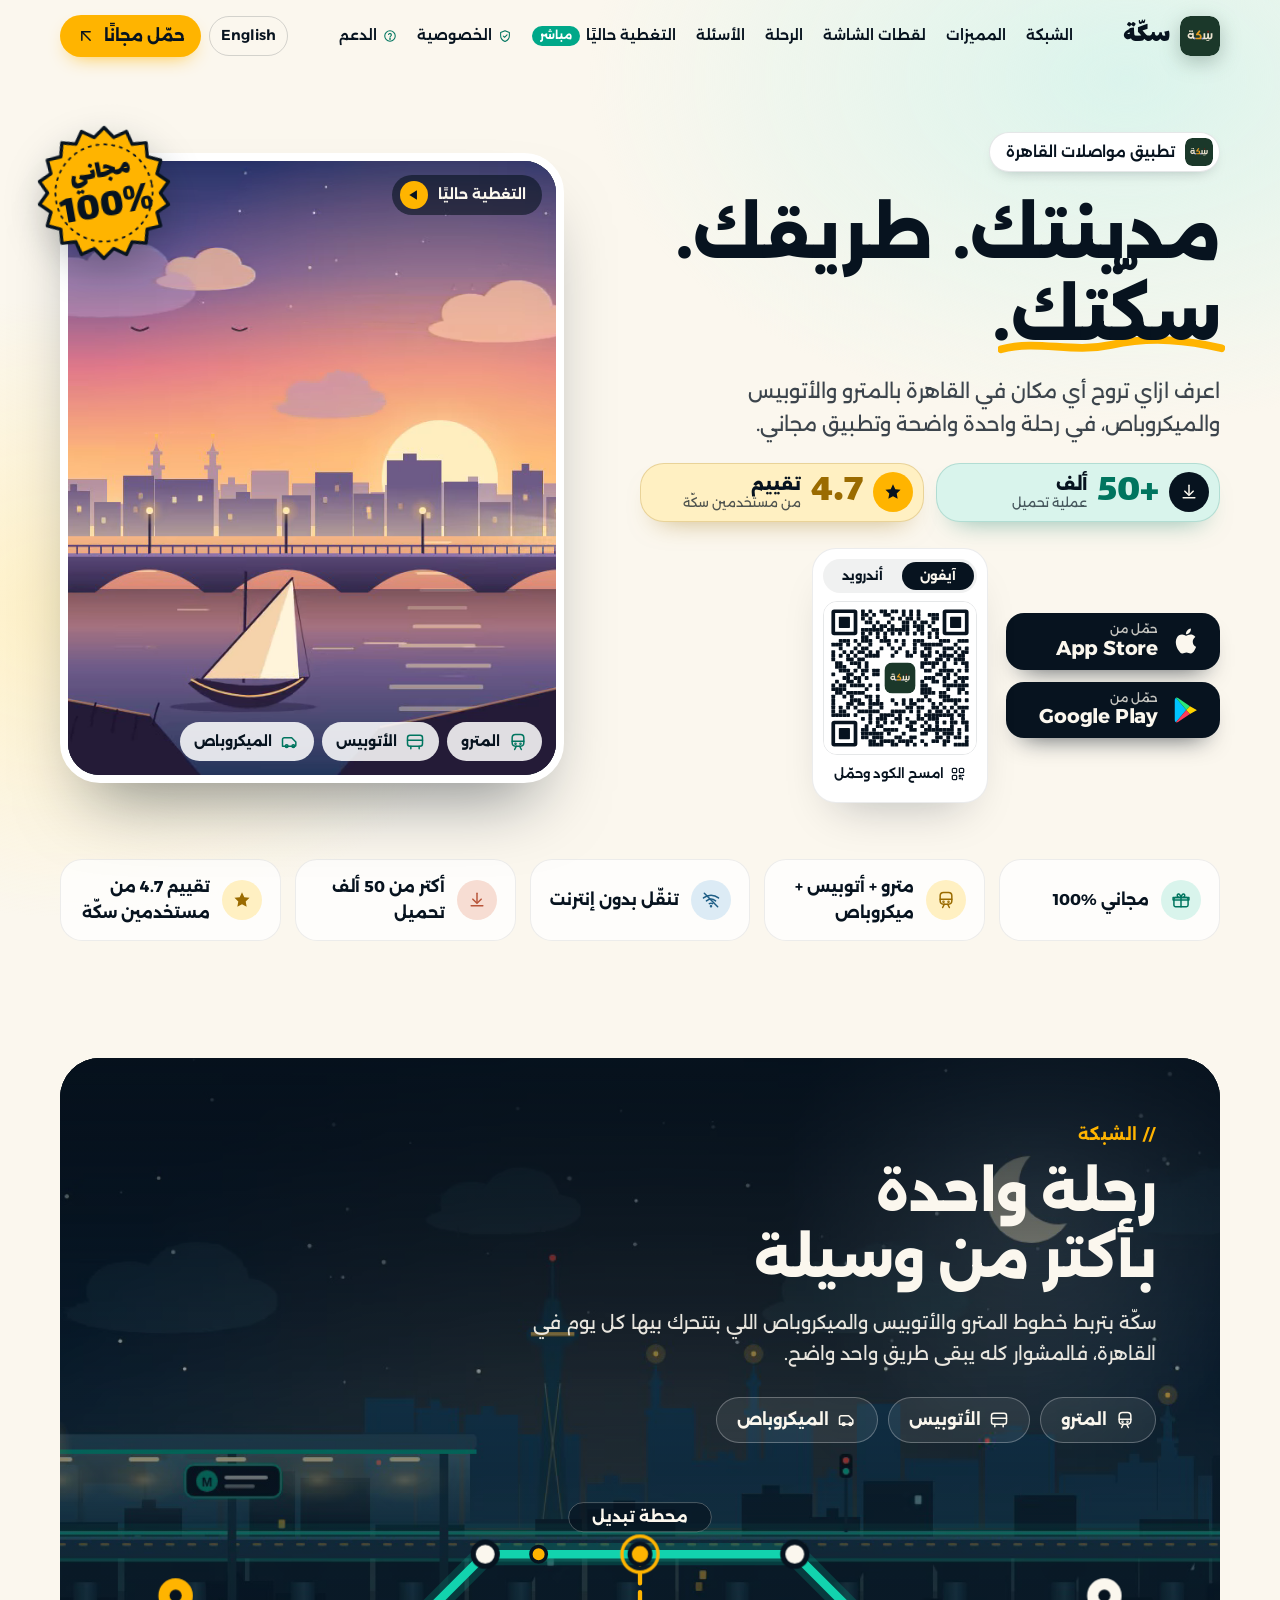
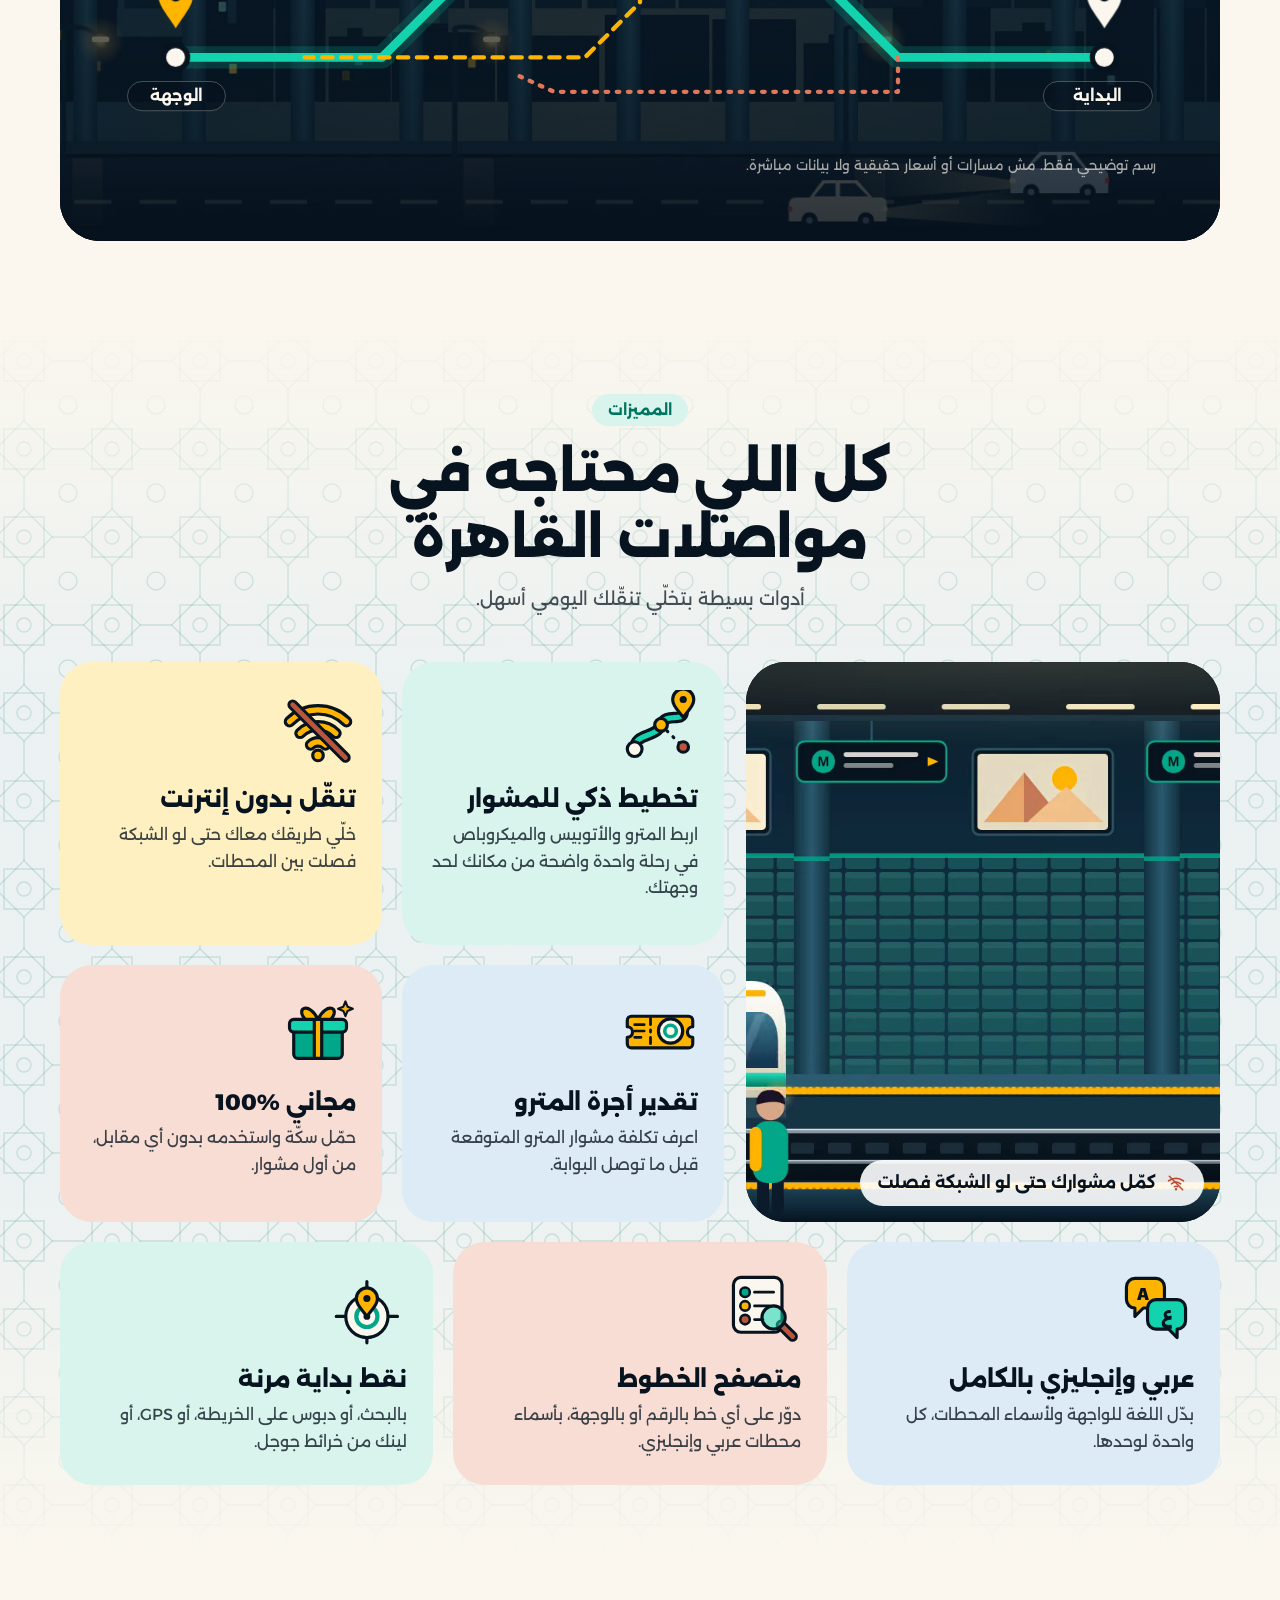
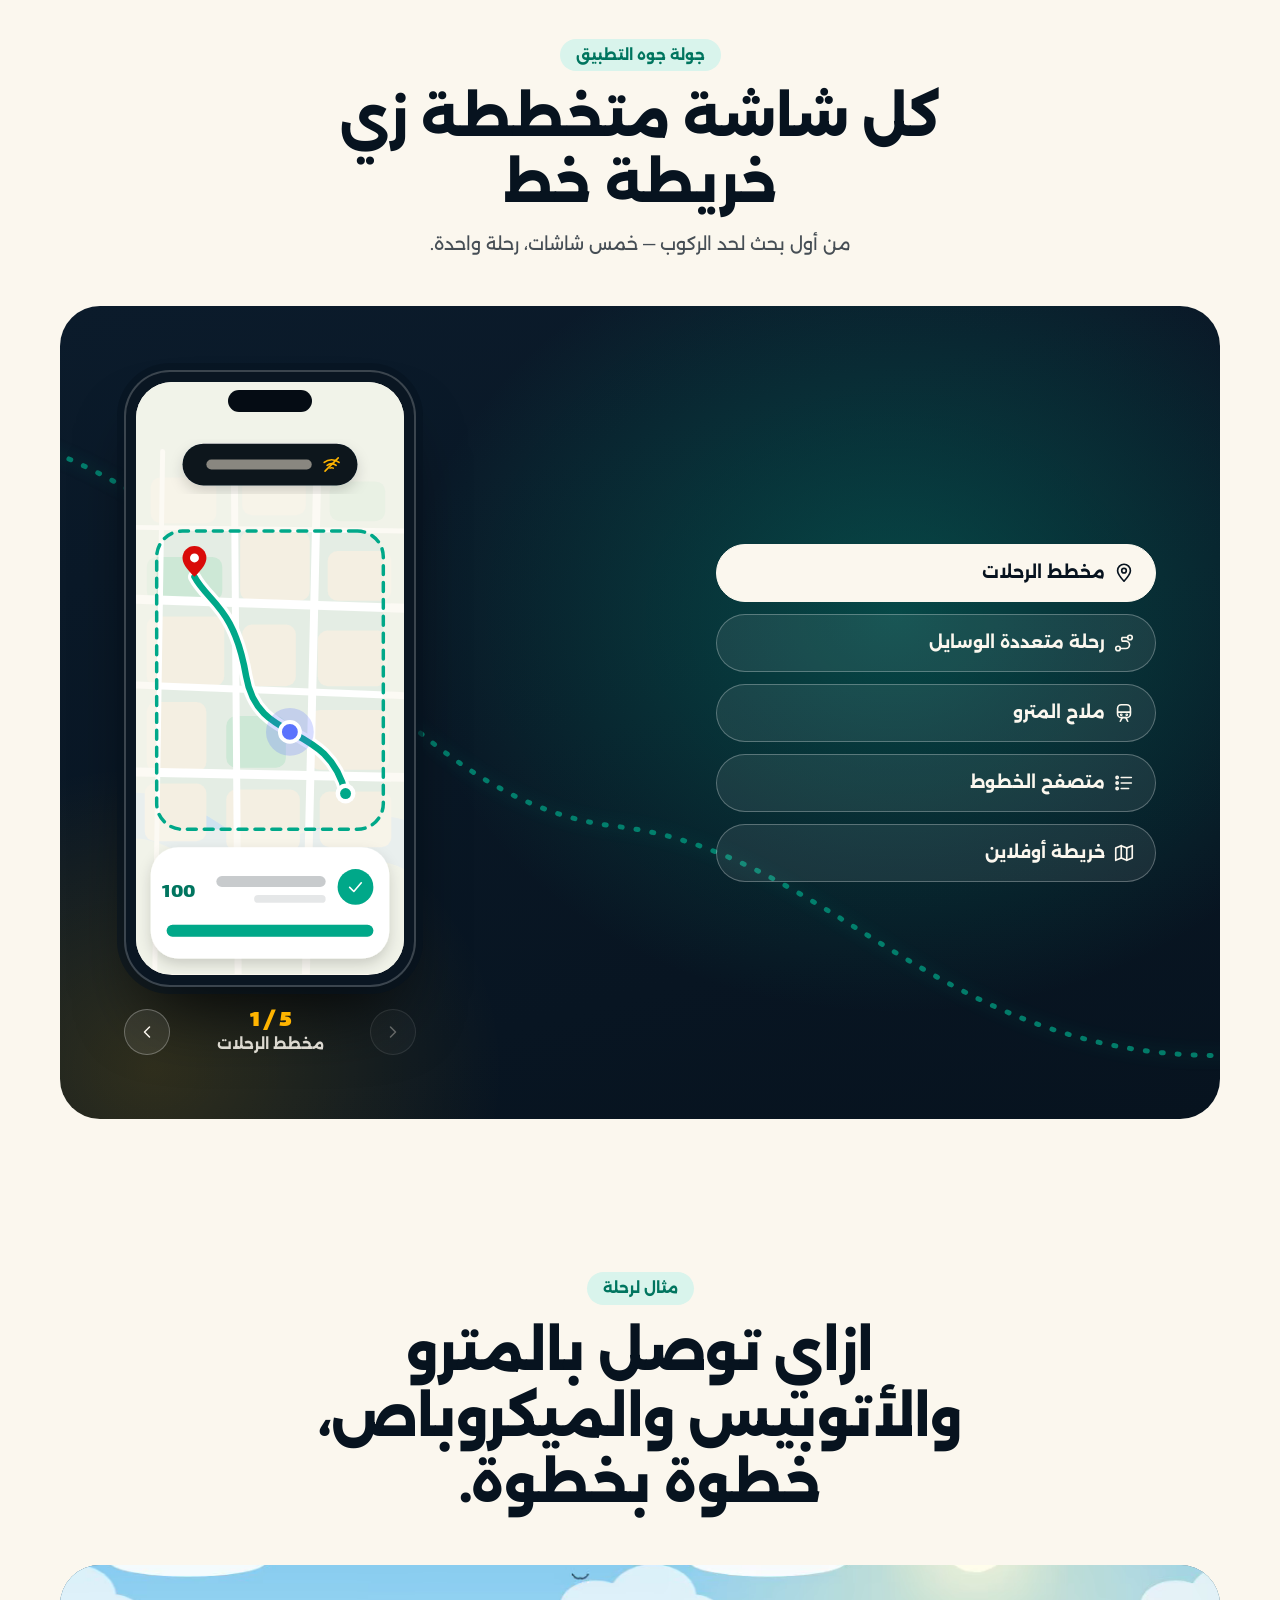
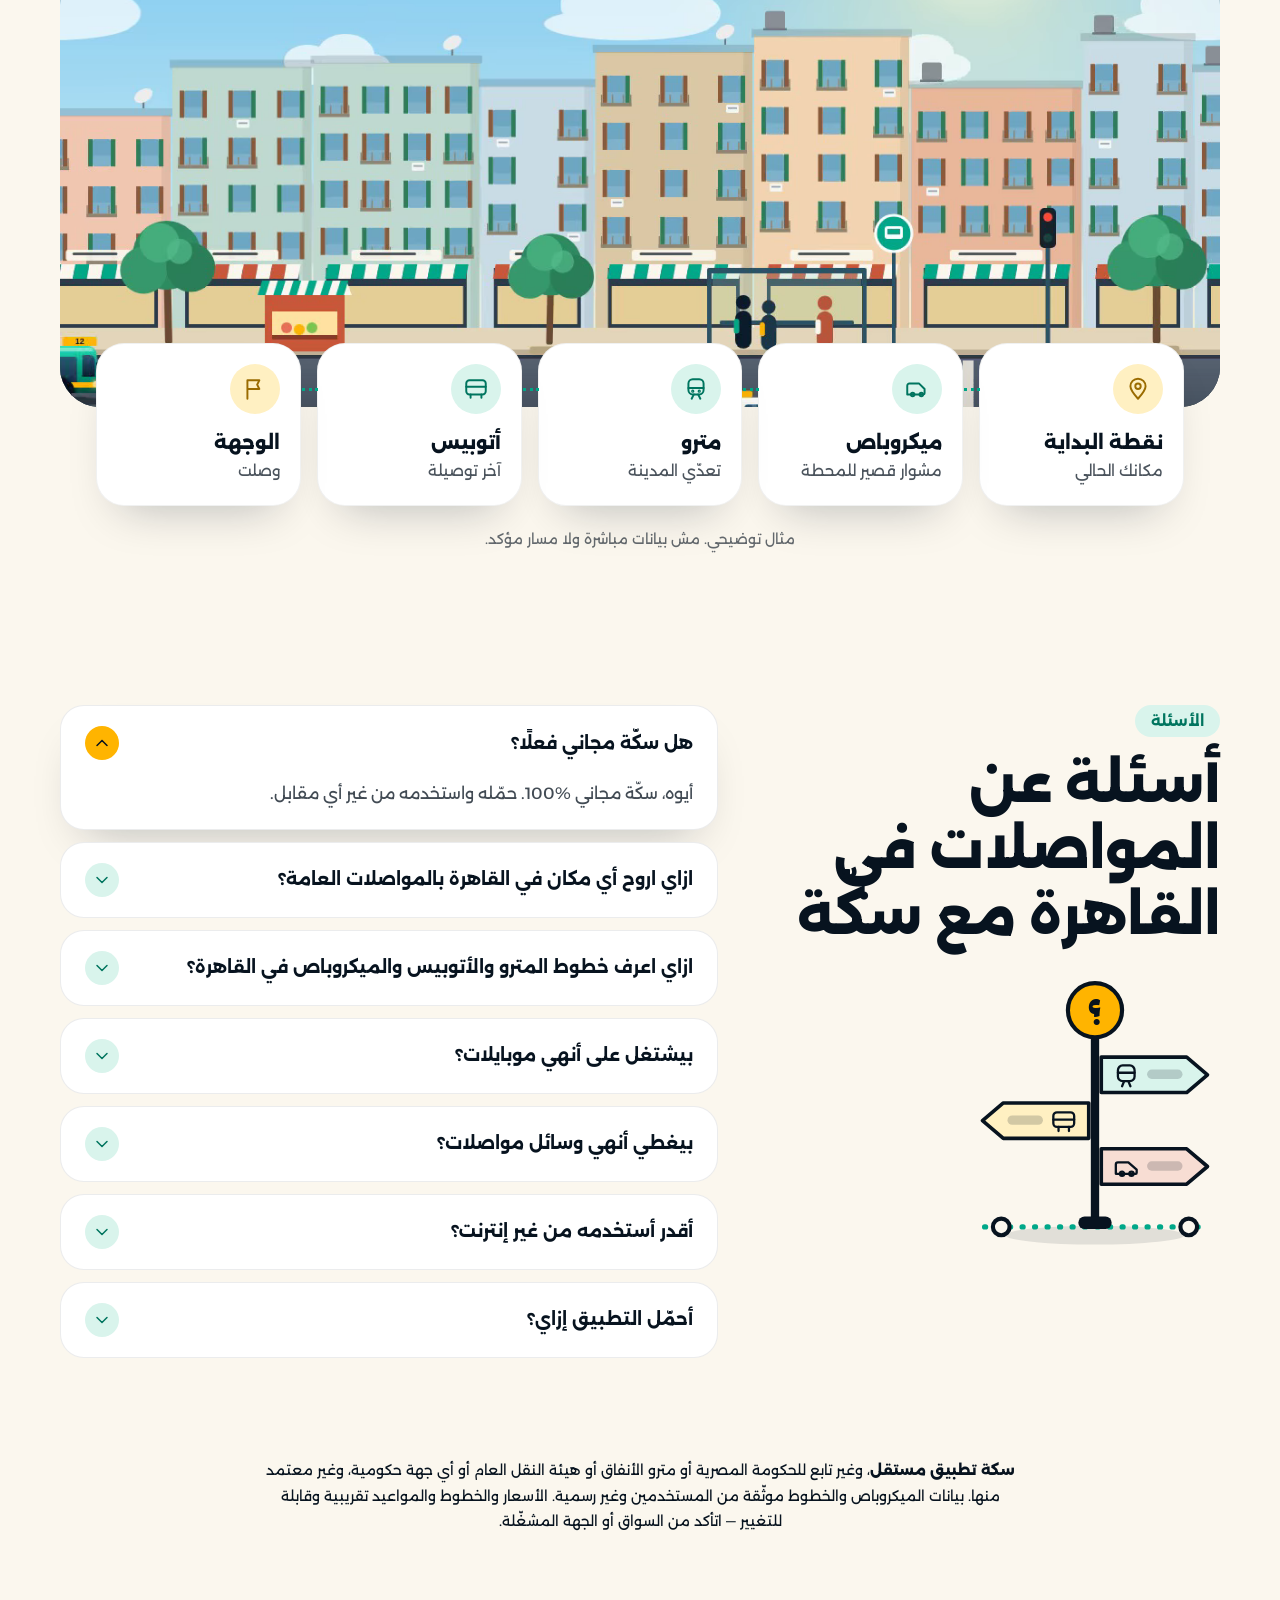
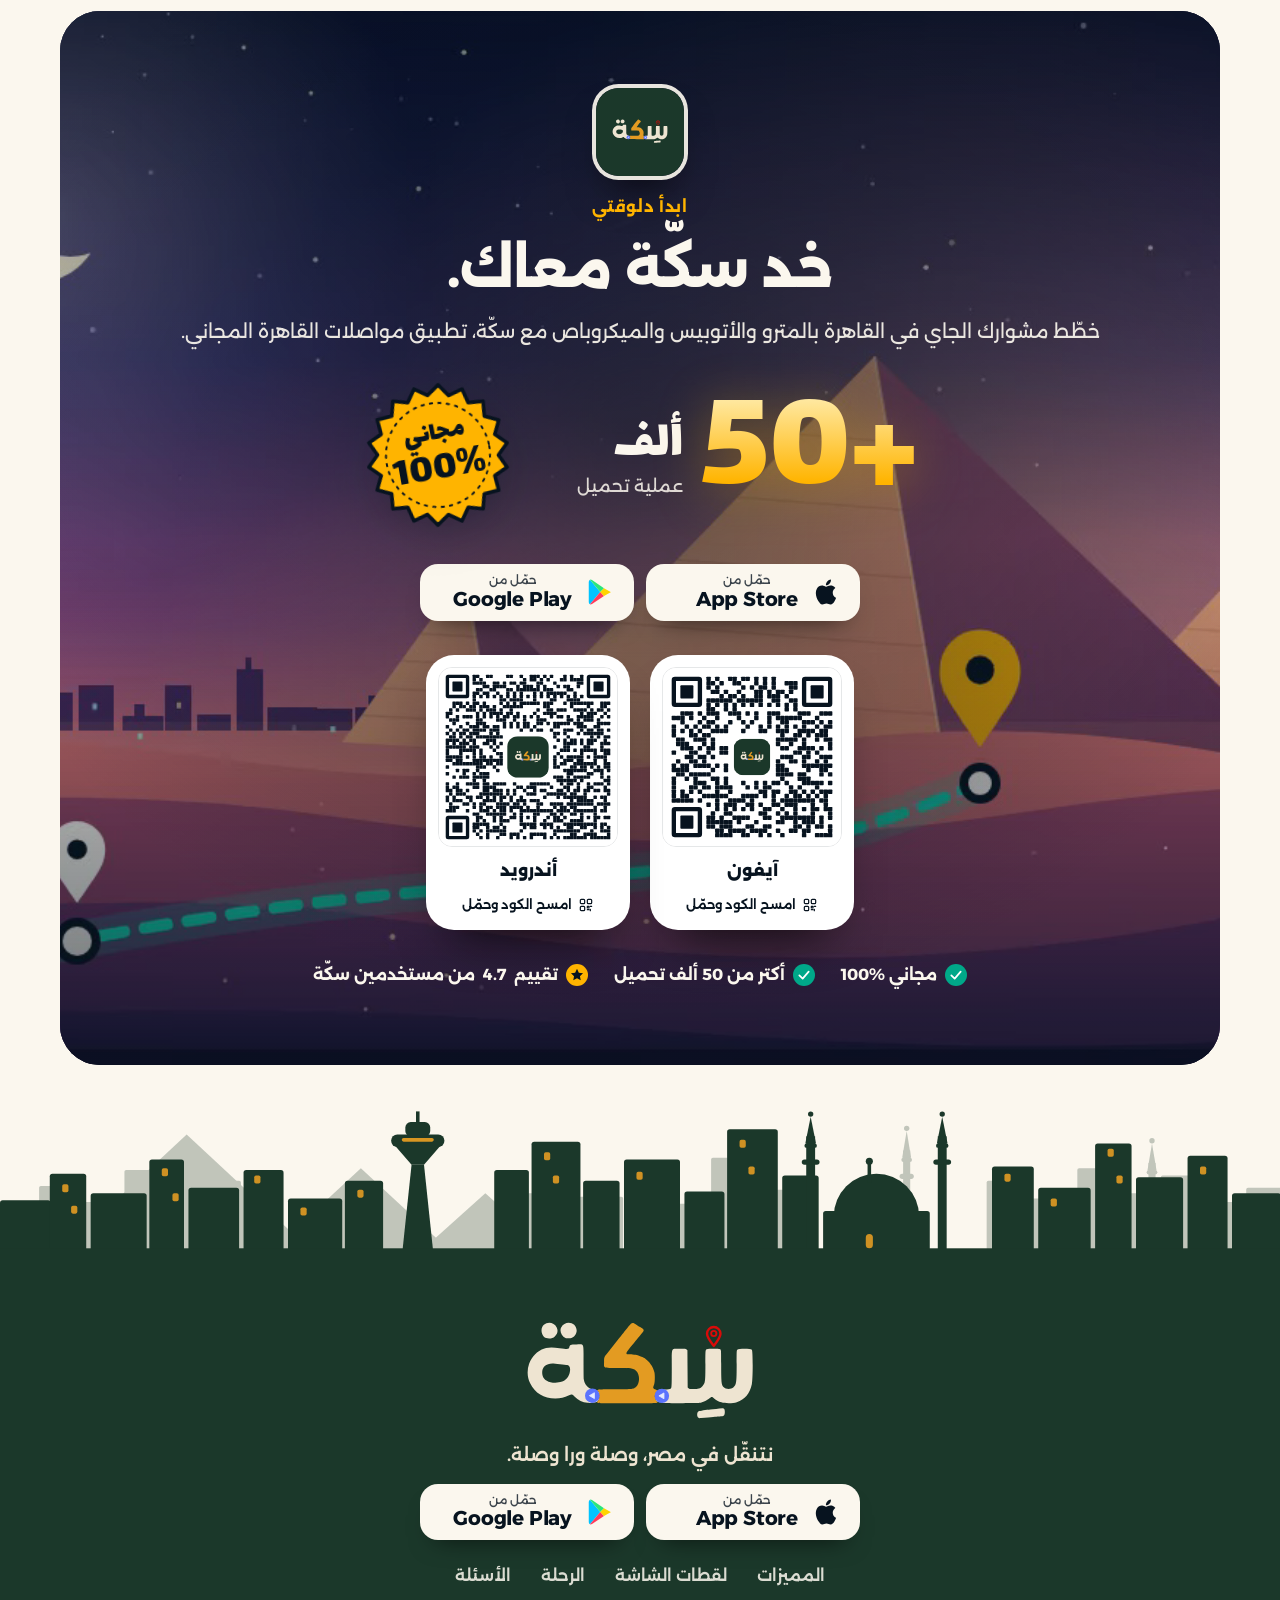
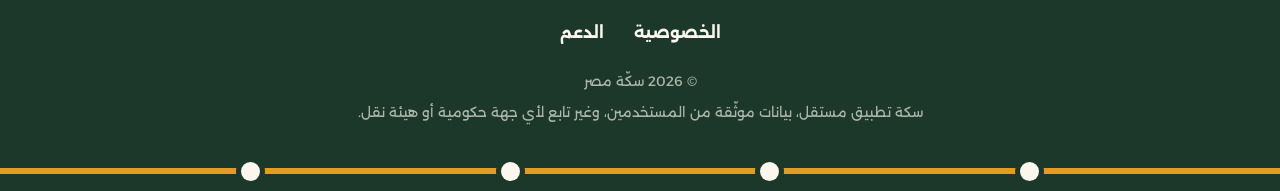
==== commit 0f10c386: "website: Privacy in the header opens /privacy/, the in-page Privacy tab is gone - Header and footer:" ====
--- a/index.html
+++ b/index.html
@@ -39,13 +39,12 @@
     <link rel="preload" href="/fonts/lalezar.woff" as="font" type="font/woff" crossorigin />
     <!-- the page is prerendered; without JavaScript the scroll-in sections and the downloads counter would stay invisible -->
     <noscript><style>.reveal{opacity:1;transform:none}.stat-num[data-pending]{visibility:visible}</style></noscript>
-    <script type="module" crossorigin src="/assets/main-D_ancfH_.js"></script>
-    <link rel="modulepreload" crossorigin href="/assets/graphics-zoIc1ZRX.js">
-    <link rel="modulepreload" crossorigin href="/assets/privacy-CVY3Bi0f.js">
-    <link rel="stylesheet" crossorigin href="/assets/graphics-CYaCEuaW.css">
+    <script type="module" crossorigin src="/assets/main-CIlKAZL2.js"></script>
+    <link rel="modulepreload" crossorigin href="/assets/graphics-C4h8Dodm.js">
+    <link rel="stylesheet" crossorigin href="/assets/graphics-BiXMYzwF.css">
     <link rel="stylesheet" crossorigin href="/assets/main-Dk-aZoKu.css">
   </head>
   <body>
-    <div id="root"><link rel="preload" as="image" href="/logo.svg"/><link rel="preload" as="image" href="/logo-wordmark.svg"/><div class="page"><a class="skip" href="#main">تخطَّ إلى المحتوى</a><header class="hdr  "><div class="wrap hdr-in"><a href="#hero" class="brand" aria-label="سكّة"><img src="/logo.svg" class="brand-logo" width="44" height="44" alt="" decoding="async" draggable="false"/><span>سكّة</span></a><nav class="nav" aria-label="Primary"><a href="#hero" class="nav-home">الرئيسية</a><a href="#network">الشبكة</a><a href="#features">المميزات</a><a href="#screens">لقطات الشاشة</a><a href="#journey">الرحلة</a><a href="#faq">الأسئلة</a><button type="button" class="nav-live"><span>التغطية حاليًا</span><span class="chip-live">مباشر</span></button><button type="button" class="nav-live nav-priv"><svg viewBox="0 0 24 24" class="ico sm" fill="none" stroke="currentColor" stroke-width="1.8" stroke-linecap="round" stroke-linejoin="round" aria-hidden="true" focusable="false"><path d="M12 3l7.500 3v5.500c0 4.500-3 8-7.500 10-4.500-2-7.500-5.500-7.500-10V6z"></path><path d="M9 12l2.200 2.200L15.500 10"></path></svg><span>الخصوصية</span></button><a class="nav-live nav-priv nav-sup" href="/support/"><svg viewBox="0 0 24 24" class="ico sm" fill="none" stroke="currentColor" stroke-width="1.8" stroke-linecap="round" stroke-linejoin="round" aria-hidden="true" focusable="false"><circle cx="12" cy="12" r="9"></circle><path d="M9.600 9.400a2.500 2.500 0 0 1 4.800.9c0 1.700-2.400 2.200-2.400 3.700"></path><circle cx="12" cy="17" r=".6" fill="currentColor"></circle></svg><span>الدعم</span></a><a class="btn btn-yellow nav-cta" href="#download"><span>حمّل مجانًا</span><svg viewBox="0 0 24 24" class="ico" fill="none" stroke="currentColor" stroke-width="1.8" stroke-linecap="round" stroke-linejoin="round" aria-hidden="true" focusable="false"><line x1="7" y1="17" x2="17" y2="7"></line><polyline points="7 7 17 7 17 17"></polyline></svg></a></nav><div class="hdr-act"><button type="button" class="lang">English</button><a class="btn btn-yellow" href="#download"><span>حمّل مجانًا</span><svg viewBox="0 0 24 24" class="ico" fill="none" stroke="currentColor" stroke-width="1.8" stroke-linecap="round" stroke-linejoin="round" aria-hidden="true" focusable="false"><line x1="7" y1="17" x2="17" y2="7"></line><polyline points="7 7 17 7 17 17"></polyline></svg></a><button type="button" class="burger" aria-expanded="false" aria-label="القائمة"><span></span><span></span><span></span></button></div></div></header><main id="main"><section id="hero" class="hero"><div class="wrap hero-grid"><div class="hero-copy"><p class="tag"><img src="/logo.svg" class="tag-logo" width="28" height="28" alt="" decoding="async" draggable="false"/>تطبيق مواصلات القاهرة</p><h1 class="h-hero" aria-label="مدينتك. طريقك. سكّتك."><span class="" style="animation-delay:0.1s">مدينتك.</span><span class="" style="animation-delay:0.22s">طريقك.</span><span class="mark" style="animation-delay:0.33999999999999997s">سكّتك.<svg viewBox="0 0 220 18" preserveAspectRatio="none" aria-hidden="true"><path d="M3 12 C40 3 70 16 110 8 S185 4 217 11" fill="none" stroke="#FFB400" stroke-width="7" stroke-linecap="round"></path></svg></span></h1><p class="lede">اعرف ازاي تروح أي مكان في القاهرة بالمترو والأتوبيس والميكروباص، في رحلة واحدة واضحة وتطبيق مجاني.</p><div class="stats"><div class="stat" role="group" aria-label="أكتر من 50 ألف عملية تحميل"><span class="stat-ico"><svg viewBox="0 0 24 24" class="ico" fill="none" stroke="currentColor" stroke-width="1.8" stroke-linecap="round" stroke-linejoin="round" aria-hidden="true" focusable="false"><path d="M12 4v11"></path><polyline points="7 11 12 16 17 11"></polyline><path d="M5 19h14"></path></svg></span><bdi dir="ltr" class="stat-num" aria-hidden="true" data-pending="">50<!-- -->+</bdi><span class="stat-txt" aria-hidden="true"><b>ألف</b><small>عملية تحميل</small></span></div><div class="stat stat-rating" role="group" aria-label="تقييم 4.7 نجوم من مستخدمين سكّة"><span class="stat-ico"><svg viewBox="0 0 24 24" class="ico" fill="currentColor" aria-hidden="true" focusable="false"><path d="M12 2.8l2.75 5.78 6.3.82-4.6 4.36 1.14 6.27L12 17.02l-5.59 3.03 1.14-6.27-4.6-4.36 6.3-.82z"></path></svg></span><bdi dir="ltr" class="stat-num" aria-hidden="true">4.7</bdi><span class="stat-txt" aria-hidden="true"><b>تقييم</b><small>من مستخدمين سكّة</small></span></div></div><div class="hero-actions"><div class="stores"><a class="store store-dark" href="https://apps.apple.com/us/app/sekka-%D8%B3%D9%83%D8%A9-%D9%85%D9%88%D8%A7%D8%B5%D9%84%D8%A7%D8%AA-%D8%A7%D9%84%D9%82%D8%A7%D9%87%D8%B1%D8%A9/id6812336357" target="_blank" rel="noopener noreferrer" aria-label="حمّل من App Store"><span class="store-ico"><svg viewBox="0 0 24 24" aria-hidden="true" focusable="false"><path fill="currentColor" d="M18.710 19.500C17.880 20.740 17 21.950 15.660 21.970C14.320 22 13.890 21.180 12.370 21.180C10.840 21.180 10.370 21.950 9.100 22C7.790 22.050 6.800 20.680 5.960 19.470C4.250 17 2.940 12.450 4.700 9.390C5.570 7.870 7.130 6.910 8.820 6.880C10.100 6.860 11.320 7.750 12.110 7.750C12.890 7.750 14.370 6.680 15.920 6.840C16.570 6.870 18.390 7.100 19.560 8.820C19.470 8.880 17.390 10.100 17.410 12.630C17.440 15.650 20.060 16.660 20.090 16.670C20.060 16.740 19.670 18.110 18.710 19.500ZM13 3.500C13.730 2.670 14.940 2.040 15.940 2C16.070 3.170 15.600 4.350 14.900 5.190C14.210 6.040 13.070 6.700 11.950 6.610C11.800 5.460 12.360 4.260 13 3.500Z"></path></svg></span><span class="store-txt"><small>حمّل من</small><b>App Store</b></span></a><a class="store store-dark" href="https://play.google.com/store/apps/details?id=com.sekka.transport&amp;hl=ar&amp;pli=1" target="_blank" rel="noopener noreferrer" aria-label="حمّل من Google Play"><span class="store-ico"><svg viewBox="0 0 24 24" aria-hidden="true" focusable="false"><path d="M4 2.200 L12.200 12 L4 21.800 Q3 21.300 3 20 V4 Q3 2.700 4 2.200Z" fill="#00C3FF"></path><path d="M4 2.200 Q4.700 1.900 5.600 2.400 L15.200 8.900 L12.200 12Z" fill="#2BE67A"></path><path d="M4 21.800 Q4.700 22.100 5.600 21.600 L15.200 15.100 L12.200 12Z" fill="#FF3A5A"></path><path d="M15.200 8.900 L20.200 11.700 Q21.200 12 20.200 12.300 L15.200 15.100 L12.200 12Z" fill="#FFD400"></path></svg></span><span class="store-txt"><small>حمّل من</small><b>Google Play</b></span></a></div><div class="qrbox"><div class="qr-tabs" role="tablist"><button type="button" role="tab" aria-selected="true">آيفون</button><button type="button" role="tab" aria-selected="false">أندرويد</button></div><div class="qr-wrap"><svg viewBox="-2 -2 41 41" class="qr" role="img" aria-label="كود QR: سكّة على App Store"><rect x="-2" y="-2" width="41" height="41" fill="#fff"></rect><g fill="#07131F"><rect x="7.99" y="-0.01" width="1.02" height="1.02" rx="0.16"></rect><rect x="9.99" y="-0.01" width="1.02" height="1.02" rx="0.16"></rect><rect x="12.99" y="-0.01" width="1.02" height="1.02" rx="0.16"></rect><rect x="13.99" y="-0.01" width="1.02" height="1.02" rx="0.16"></rect><rect x="15.99" y="-0.01" width="1.02" height="1.02" rx="0.16"></rect><rect x="16.99" y="-0.01" width="1.02" height="1.02" rx="0.16"></rect><rect x="18.99" y="-0.01" width="1.02" height="1.02" rx="0.16"></rect><rect x="20.99" y="-0.01" width="1.02" height="1.02" rx="0.16"></rect><rect x="22.99" y="-0.01" width="1.02" height="1.02" rx="0.16"></rect><rect x="7.99" y="0.99" width="1.02" height="1.02" rx="0.16"></rect><rect x="8.99" y="0.99" width="1.02" height="1.02" rx="0.16"></rect><rect x="10.99" y="0.99" width="1.02" height="1.02" rx="0.16"></rect><rect x="13.99" y="0.99" width="1.02" height="1.02" rx="0.16"></rect><rect x="14.99" y="0.99" width="1.02" height="1.02" rx="0.16"></rect><rect x="18.99" y="0.99" width="1.02" height="1.02" rx="0.16"></rect><rect x="20.99" y="0.99" width="1.02" height="1.02" rx="0.16"></rect><rect x="22.99" y="0.99" width="1.02" height="1.02" rx="0.16"></rect><rect x="25.99" y="0.99" width="1.02" height="1.02" rx="0.16"></rect><rect x="26.99" y="0.99" width="1.02" height="1.02" rx="0.16"></rect><rect x="27.99" y="0.99" width="1.02" height="1.02" rx="0.16"></rect><rect x="7.99" y="1.99" width="1.02" height="1.02" rx="0.16"></rect><rect x="9.99" y="1.99" width="1.02" height="1.02" rx="0.16"></rect><rect x="15.99" y="1.99" width="1.02" height="1.02" rx="0.16"></rect><rect x="17.99" y="1.99" width="1.02" height="1.02" rx="0.16"></rect><rect x="19.99" y="1.99" width="1.02" height="1.02" rx="0.16"></rect><rect x="20.99" y="1.99" width="1.02" height="1.02" rx="0.16"></rect><rect x="22.99" y="1.99" width="1.02" height="1.02" rx="0.16"></rect><rect x="26.99" y="1.99" width="1.02" height="1.02" rx="0.16"></rect><rect x="27.99" y="1.99" width="1.02" height="1.02" rx="0.16"></rect><rect x="8.99" y="2.99" width="1.02" height="1.02" rx="0.16"></rect><rect x="9.99" y="2.99" width="1.02" height="1.02" rx="0.16"></rect><rect x="11.99" y="2.99" width="1.02" height="1.02" rx="0.16"></rect><rect x="14.99" y="2.99" width="1.02" height="1.02" rx="0.16"></rect><rect x="18.99" y="2.99" width="1.02" height="1.02" rx="0.16"></rect><rect x="19.99" y="2.99" width="1.02" height="1.02" rx="0.16"></rect><rect x="21.99" y="2.99" width="1.02" height="1.02" rx="0.16"></rect><rect x="23.99" y="2.99" width="1.02" height="1.02" rx="0.16"></rect><rect x="24.99" y="2.99" width="1.02" height="1.02" rx="0.16"></rect><rect x="26.99" y="2.99" width="1.02" height="1.02" rx="0.16"></rect><rect x="10.99" y="3.99" width="1.02" height="1.02" rx="0.16"></rect><rect x="12.99" y="3.99" width="1.02" height="1.02" rx="0.16"></rect><rect x="13.99" y="3.99" width="1.02" height="1.02" rx="0.16"></rect><rect x="15.99" y="3.99" width="1.02" height="1.02" rx="0.16"></rect><rect x="18.99" y="3.99" width="1.02" height="1.02" rx="0.16"></rect><rect x="19.99" y="3.99" width="1.02" height="1.02" rx="0.16"></rect><rect x="21.99" y="3.99" width="1.02" height="1.02" rx="0.16"></rect><rect x="22.99" y="3.99" width="1.02" height="1.02" rx="0.16"></rect><rect x="23.99" y="3.99" width="1.02" height="1.02" rx="0.16"></rect><rect x="25.99" y="3.99" width="1.02" height="1.02" rx="0.16"></rect><rect x="7.99" y="4.99" width="1.02" height="1.02" rx="0.16"></rect><rect x="8.99" y="4.99" width="1.02" height="1.02" rx="0.16"></rect><rect x="9.99" y="4.99" width="1.02" height="1.02" rx="0.16"></rect><rect x="10.99" y="4.99" width="1.02" height="1.02" rx="0.16"></rect><rect x="11.99" y="4.99" width="1.02" height="1.02" rx="0.16"></rect><rect x="12.99" y="4.99" width="1.02" height="1.02" rx="0.16"></rect><rect x="14.99" y="4.99" width="1.02" height="1.02" rx="0.16"></rect><rect x="15.99" y="4.99" width="1.02" height="1.02" rx="0.16"></rect><rect x="16.99" y="4.99" width="1.02" height="1.02" rx="0.16"></rect><rect x="17.99" y="4.99" width="1.02" height="1.02" rx="0.16"></rect><rect x="18.99" y="4.99" width="1.02" height="1.02" rx="0.16"></rect><rect x="19.99" y="4.99" width="1.02" height="1.02" rx="0.16"></rect><rect x="22.99" y="4.99" width="1.02" height="1.02" rx="0.16"></rect><rect x="23.99" y="4.99" width="1.02" height="1.02" rx="0.16"></rect><rect x="26.99" y="4.99" width="1.02" height="1.02" rx="0.16"></rect><rect x="27.99" y="4.99" width="1.02" height="1.02" rx="0.16"></rect><rect x="7.99" y="5.99" width="1.02" height="1.02" rx="0.16"></rect><rect x="9.99" y="5.99" width="1.02" height="1.02" rx="0.16"></rect><rect x="11.99" y="5.99" width="1.02" height="1.02" rx="0.16"></rect><rect x="13.99" y="5.99" width="1.02" height="1.02" rx="0.16"></rect><rect x="15.99" y="5.99" width="1.02" height="1.02" rx="0.16"></rect><rect x="17.99" y="5.99" width="1.02" height="1.02" rx="0.16"></rect><rect x="19.99" y="5.99" width="1.02" height="1.02" rx="0.16"></rect><rect x="21.99" y="5.99" width="1.02" height="1.02" rx="0.16"></rect><rect x="23.99" y="5.99" width="1.02" height="1.02" rx="0.16"></rect><rect x="25.99" y="5.99" width="1.02" height="1.02" rx="0.16"></rect><rect x="27.99" y="5.99" width="1.02" height="1.02" rx="0.16"></rect><rect x="7.99" y="6.99" width="1.02" height="1.02" rx="0.16"></rect><rect x="8.99" y="6.99" width="1.02" height="1.02" rx="0.16"></rect><rect x="11.99" y="6.99" width="1.02" height="1.02" rx="0.16"></rect><rect x="13.99" y="6.99" width="1.02" height="1.02" rx="0.16"></rect><rect x="25.99" y="6.99" width="1.02" height="1.02" rx="0.16"></rect><rect x="27.99" y="6.99" width="1.02" height="1.02" rx="0.16"></rect><rect x="1.99" y="7.99" width="1.02" height="1.02" rx="0.16"></rect><rect x="2.99" y="7.99" width="1.02" height="1.02" rx="0.16"></rect><rect x="3.99" y="7.99" width="1.02" height="1.02" rx="0.16"></rect><rect x="5.99" y="7.99" width="1.02" height="1.02" rx="0.16"></rect><rect x="7.99" y="7.99" width="1.02" height="1.02" rx="0.16"></rect><rect x="8.99" y="7.99" width="1.02" height="1.02" rx="0.16"></rect><rect x="9.99" y="7.99" width="1.02" height="1.02" rx="0.16"></rect><rect x="12.99" y="7.99" width="1.02" height="1.02" rx="0.16"></rect><rect x="13.99" y="7.99" width="1.02" height="1.02" rx="0.16"></rect><rect x="14.99" y="7.99" width="1.02" height="1.02" rx="0.16"></rect><rect x="16.99" y="7.99" width="1.02" height="1.02" rx="0.16"></rect><rect x="18.99" y="7.99" width="1.02" height="1.02" rx="0.16"></rect><rect x="21.99" y="7.99" width="1.02" height="1.02" rx="0.16"></rect><rect x="22.99" y="7.99" width="1.02" height="1.02" rx="0.16"></rect><rect x="23.99" y="7.99" width="1.02" height="1.02" rx="0.16"></rect><rect x="28.99" y="7.99" width="1.02" height="1.02" rx="0.16"></rect><rect x="29.99" y="7.99" width="1.02" height="1.02" rx="0.16"></rect><rect x="30.99" y="7.99" width="1.02" height="1.02" rx="0.16"></rect><rect x="33.99" y="7.99" width="1.02" height="1.02" rx="0.16"></rect><rect x="34.99" y="7.99" width="1.02" height="1.02" rx="0.16"></rect><rect x="35.99" y="7.99" width="1.02" height="1.02" rx="0.16"></rect><rect x="-0.01" y="8.99" width="1.02" height="1.02" rx="0.16"></rect><rect x="0.99" y="8.99" width="1.02" height="1.02" rx="0.16"></rect><rect x="1.99" y="8.99" width="1.02" height="1.02" rx="0.16"></rect><rect x="3.99" y="8.99" width="1.02" height="1.02" rx="0.16"></rect><rect x="6.99" y="8.99" width="1.02" height="1.02" rx="0.16"></rect><rect x="9.99" y="8.99" width="1.02" height="1.02" rx="0.16"></rect><rect x="14.99" y="8.99" width="1.02" height="1.02" rx="0.16"></rect><rect x="18.99" y="8.99" width="1.02" height="1.02" rx="0.16"></rect><rect x="21.99" y="8.99" width="1.02" height="1.02" rx="0.16"></rect><rect x="23.99" y="8.99" width="1.02" height="1.02" rx="0.16"></rect><rect x="24.99" y="8.99" width="1.02" height="1.02" rx="0.16"></rect><rect x="25.99" y="8.99" width="1.02" height="1.02" rx="0.16"></rect><rect x="26.99" y="8.99" width="1.02" height="1.02" rx="0.16"></rect><rect x="27.99" y="8.99" width="1.02" height="1.02" rx="0.16"></rect><rect x="28.99" y="8.99" width="1.02" height="1.02" rx="0.16"></rect><rect x="32.99" y="8.99" width="1.02" height="1.02" rx="0.16"></rect><rect x="1.99" y="9.99" width="1.02" height="1.02" rx="0.16"></rect><rect x="5.99" y="9.99" width="1.02" height="1.02" rx="0.16"></rect><rect x="7.99" y="9.99" width="1.02" height="1.02" rx="0.16"></rect><rect x="8.99" y="9.99" width="1.02" height="1.02" rx="0.16"></rect><rect x="12.99" y="9.99" width="1.02" height="1.02" rx="0.16"></rect><rect x="15.99" y="9.99" width="1.02" height="1.02" rx="0.16"></rect><rect x="17.99" y="9.99" width="1.02" height="1.02" rx="0.16"></rect><rect x="21.99" y="9.99" width="1.02" height="1.02" rx="0.16"></rect><rect x="24.99" y="9.99" width="1.02" height="1.02" rx="0.16"></rect><rect x="25.99" y="9.99" width="1.02" height="1.02" rx="0.16"></rect><rect x="29.99" y="9.99" width="1.02" height="1.02" rx="0.16"></rect><rect x="30.99" y="9.99" width="1.02" height="1.02" rx="0.16"></rect><rect x="31.99" y="9.99" width="1.02" height="1.02" rx="0.16"></rect><rect x="33.99" y="9.99" width="1.02" height="1.02" rx="0.16"></rect><rect x="35.99" y="9.99" width="1.02" height="1.02" rx="0.16"></rect><rect x="-0.01" y="10.99" width="1.02" height="1.02" rx="0.16"></rect><rect x="2.99" y="10.99" width="1.02" height="1.02" rx="0.16"></rect><rect x="4.99" y="10.99" width="1.02" height="1.02" rx="0.16"></rect><rect x="6.99" y="10.99" width="1.02" height="1.02" rx="0.16"></rect><rect x="7.99" y="10.99" width="1.02" height="1.02" rx="0.16"></rect><rect x="9.99" y="10.99" width="1.02" height="1.02" rx="0.16"></rect><rect x="11.99" y="10.99" width="1.02" height="1.02" rx="0.16"></rect><rect x="16.99" y="10.99" width="1.02" height="1.02" rx="0.16"></rect><rect x="19.99" y="10.99" width="1.02" height="1.02" rx="0.16"></rect><rect x="21.99" y="10.99" width="1.02" height="1.02" rx="0.16"></rect><rect x="23.99" y="10.99" width="1.02" height="1.02" rx="0.16"></rect><rect x="25.99" y="10.99" width="1.02" height="1.02" rx="0.16"></rect><rect x="27.99" y="10.99" width="1.02" height="1.02" rx="0.16"></rect><rect x="29.99" y="10.99" width="1.02" height="1.02" rx="0.16"></rect><rect x="32.99" y="10.99" width="1.02" height="1.02" rx="0.16"></rect><rect x="34.99" y="10.99" width="1.02" height="1.02" rx="0.16"></rect><rect x="35.99" y="10.99" width="1.02" height="1.02" rx="0.16"></rect><rect x="-0.01" y="11.99" width="1.02" height="1.02" rx="0.16"></rect><rect x="1.99" y="11.99" width="1.02" height="1.02" rx="0.16"></rect><rect x="3.99" y="11.99" width="1.02" height="1.02" rx="0.16"></rect><rect x="5.99" y="11.99" width="1.02" height="1.02" rx="0.16"></rect><rect x="8.99" y="11.99" width="1.02" height="1.02" rx="0.16"></rect><rect x="9.99" y="11.99" width="1.02" height="1.02" rx="0.16"></rect><rect x="10.99" y="11.99" width="1.02" height="1.02" rx="0.16"></rect><rect x="11.99" y="11.99" width="1.02" height="1.02" rx="0.16"></rect><rect x="15.99" y="11.99" width="1.02" height="1.02" rx="0.16"></rect><rect x="19.99" y="11.99" width="1.02" height="1.02" rx="0.16"></rect><rect x="20.99" y="11.99" width="1.02" height="1.02" rx="0.16"></rect><rect x="23.99" y="11.99" width="1.02" height="1.02" rx="0.16"></rect><rect x="24.99" y="11.99" width="1.02" height="1.02" rx="0.16"></rect><rect x="25.99" y="11.99" width="1.02" height="1.02" rx="0.16"></rect><rect x="28.99" y="11.99" width="1.02" height="1.02" rx="0.16"></rect><rect x="29.99" y="11.99" width="1.02" height="1.02" rx="0.16"></rect><rect x="30.99" y="11.99" width="1.02" height="1.02" rx="0.16"></rect><rect x="31.99" y="11.99" width="1.02" height="1.02" rx="0.16"></rect><rect x="33.99" y="11.99" width="1.02" height="1.02" rx="0.16"></rect><rect x="34.99" y="11.99" width="1.02" height="1.02" rx="0.16"></rect><rect x="-0.01" y="12.99" width="1.02" height="1.02" rx="0.16"></rect><rect x="3.99" y="12.99" width="1.02" height="1.02" rx="0.16"></rect><rect x="4.99" y="12.99" width="1.02" height="1.02" rx="0.16"></rect><rect x="6.99" y="12.99" width="1.02" height="1.02" rx="0.16"></rect><rect x="7.99" y="12.99" width="1.02" height="1.02" rx="0.16"></rect><rect x="24.99" y="12.99" width="1.02" height="1.02" rx="0.16"></rect><rect x="27.99" y="12.99" width="1.02" height="1.02" rx="0.16"></rect><rect x="28.99" y="12.99" width="1.02" height="1.02" rx="0.16"></rect><rect x="30.99" y="12.99" width="1.02" height="1.02" rx="0.16"></rect><rect x="32.99" y="12.99" width="1.02" height="1.02" rx="0.16"></rect><rect x="33.99" y="12.99" width="1.02" height="1.02" rx="0.16"></rect><rect x="34.99" y="12.99" width="1.02" height="1.02" rx="0.16"></rect><rect x="0.99" y="13.99" width="1.02" height="1.02" rx="0.16"></rect><rect x="1.99" y="13.99" width="1.02" height="1.02" rx="0.16"></rect><rect x="4.99" y="13.99" width="1.02" height="1.02" rx="0.16"></rect><rect x="5.99" y="13.99" width="1.02" height="1.02" rx="0.16"></rect><rect x="6.99" y="13.99" width="1.02" height="1.02" rx="0.16"></rect><rect x="8.99" y="13.99" width="1.02" height="1.02" rx="0.16"></rect><rect x="23.99" y="13.99" width="1.02" height="1.02" rx="0.16"></rect><rect x="24.99" y="13.99" width="1.02" height="1.02" rx="0.16"></rect><rect x="25.99" y="13.99" width="1.02" height="1.02" rx="0.16"></rect><rect x="26.99" y="13.99" width="1.02" height="1.02" rx="0.16"></rect><rect x="27.99" y="13.99" width="1.02" height="1.02" rx="0.16"></rect><rect x="29.99" y="13.99" width="1.02" height="1.02" rx="0.16"></rect><rect x="32.99" y="13.99" width="1.02" height="1.02" rx="0.16"></rect><rect x="34.99" y="13.99" width="1.02" height="1.02" rx="0.16"></rect><rect x="35.99" y="13.99" width="1.02" height="1.02" rx="0.16"></rect><rect x="0.99" y="14.99" width="1.02" height="1.02" rx="0.16"></rect><rect x="1.99" y="14.99" width="1.02" height="1.02" rx="0.16"></rect><rect x="2.99" y="14.99" width="1.02" height="1.02" rx="0.16"></rect><rect x="6.99" y="14.99" width="1.02" height="1.02" rx="0.16"></rect><rect x="8.99" y="14.99" width="1.02" height="1.02" rx="0.16"></rect><rect x="23.99" y="14.99" width="1.02" height="1.02" rx="0.16"></rect><rect x="26.99" y="14.99" width="1.02" height="1.02" rx="0.16"></rect><rect x="29.99" y="14.99" width="1.02" height="1.02" rx="0.16"></rect><rect x="35.99" y="14.99" width="1.02" height="1.02" rx="0.16"></rect><rect x="1.99" y="15.99" width="1.02" height="1.02" rx="0.16"></rect><rect x="2.99" y="15.99" width="1.02" height="1.02" rx="0.16"></rect><rect x="3.99" y="15.99" width="1.02" height="1.02" rx="0.16"></rect><rect x="5.99" y="15.99" width="1.02" height="1.02" rx="0.16"></rect><rect x="7.99" y="15.99" width="1.02" height="1.02" rx="0.16"></rect><rect x="8.99" y="15.99" width="1.02" height="1.02" rx="0.16"></rect><rect x="10.99" y="15.99" width="1.02" height="1.02" rx="0.16"></rect><rect x="11.99" y="15.99" width="1.02" height="1.02" rx="0.16"></rect><rect x="24.99" y="15.99" width="1.02" height="1.02" rx="0.16"></rect><rect x="25.99" y="15.99" width="1.02" height="1.02" rx="0.16"></rect><rect x="28.99" y="15.99" width="1.02" height="1.02" rx="0.16"></rect><rect x="29.99" y="15.99" width="1.02" height="1.02" rx="0.16"></rect><rect x="30.99" y="15.99" width="1.02" height="1.02" rx="0.16"></rect><rect x="31.99" y="15.99" width="1.02" height="1.02" rx="0.16"></rect><rect x="33.99" y="15.99" width="1.02" height="1.02" rx="0.16"></rect><rect x="35.99" y="15.99" width="1.02" height="1.02" rx="0.16"></rect><rect x="-0.01" y="16.99" width="1.02" height="1.02" rx="0.16"></rect><rect x="3.99" y="16.99" width="1.02" height="1.02" rx="0.16"></rect><rect x="4.99" y="16.99" width="1.02" height="1.02" rx="0.16"></rect><rect x="7.99" y="16.99" width="1.02" height="1.02" rx="0.16"></rect><rect x="10.99" y="16.99" width="1.02" height="1.02" rx="0.16"></rect><rect x="11.99" y="16.99" width="1.02" height="1.02" rx="0.16"></rect><rect x="27.99" y="16.99" width="1.02" height="1.02" rx="0.16"></rect><rect x="28.99" y="16.99" width="1.02" height="1.02" rx="0.16"></rect><rect x="30.99" y="16.99" width="1.02" height="1.02" rx="0.16"></rect><rect x="32.99" y="16.99" width="1.02" height="1.02" rx="0.16"></rect><rect x="2.99" y="17.99" width="1.02" height="1.02" rx="0.16"></rect><rect x="3.99" y="17.99" width="1.02" height="1.02" rx="0.16"></rect><rect x="5.99" y="17.99" width="1.02" height="1.02" rx="0.16"></rect><rect x="6.99" y="17.99" width="1.02" height="1.02" rx="0.16"></rect><rect x="8.99" y="17.99" width="1.02" height="1.02" rx="0.16"></rect><rect x="24.99" y="17.99" width="1.02" height="1.02" rx="0.16"></rect><rect x="25.99" y="17.99" width="1.02" height="1.02" rx="0.16"></rect><rect x="26.99" y="17.99" width="1.02" height="1.02" rx="0.16"></rect><rect x="29.99" y="17.99" width="1.02" height="1.02" rx="0.16"></rect><rect x="30.99" y="17.99" width="1.02" height="1.02" rx="0.16"></rect><rect x="33.99" y="17.99" width="1.02" height="1.02" rx="0.16"></rect><rect x="34.99" y="17.99" width="1.02" height="1.02" rx="0.16"></rect><rect x="35.99" y="17.99" width="1.02" height="1.02" rx="0.16"></rect><rect x="0.99" y="18.99" width="1.02" height="1.02" rx="0.16"></rect><rect x="3.99" y="18.99" width="1.02" height="1.02" rx="0.16"></rect><rect x="4.99" y="18.99" width="1.02" height="1.02" rx="0.16"></rect><rect x="6.99" y="18.99" width="1.02" height="1.02" rx="0.16"></rect><rect x="23.99" y="18.99" width="1.02" height="1.02" rx="0.16"></rect><rect x="26.99" y="18.99" width="1.02" height="1.02" rx="0.16"></rect><rect x="27.99" y="18.99" width="1.02" height="1.02" rx="0.16"></rect><rect x="29.99" y="18.99" width="1.02" height="1.02" rx="0.16"></rect><rect x="32.99" y="18.99" width="1.02" height="1.02" rx="0.16"></rect><rect x="34.99" y="18.99" width="1.02" height="1.02" rx="0.16"></rect><rect x="-0.01" y="19.99" width="1.02" height="1.02" rx="0.16"></rect><rect x="1.99" y="19.99" width="1.02" height="1.02" rx="0.16"></rect><rect x="2.99" y="19.99" width="1.02" height="1.02" rx="0.16"></rect><rect x="4.99" y="19.99" width="1.02" height="1.02" rx="0.16"></rect><rect x="5.99" y="19.99" width="1.02" height="1.02" rx="0.16"></rect><rect x="6.99" y="19.99" width="1.02" height="1.02" rx="0.16"></rect><rect x="7.99" y="19.99" width="1.02" height="1.02" rx="0.16"></rect><rect x="9.99" y="19.99" width="1.02" height="1.02" rx="0.16"></rect><rect x="11.99" y="19.99" width="1.02" height="1.02" rx="0.16"></rect><rect x="23.99" y="19.99" width="1.02" height="1.02" rx="0.16"></rect><rect x="24.99" y="19.99" width="1.02" height="1.02" rx="0.16"></rect><rect x="29.99" y="19.99" width="1.02" height="1.02" rx="0.16"></rect><rect x="30.99" y="19.99" width="1.02" height="1.02" rx="0.16"></rect><rect x="31.99" y="19.99" width="1.02" height="1.02" rx="0.16"></rect><rect x="32.99" y="19.99" width="1.02" height="1.02" rx="0.16"></rect><rect x="33.99" y="19.99" width="1.02" height="1.02" rx="0.16"></rect><rect x="34.99" y="19.99" width="1.02" height="1.02" rx="0.16"></rect><rect x="35.99" y="19.99" width="1.02" height="1.02" rx="0.16"></rect><rect x="-0.01" y="20.99" width="1.02" height="1.02" rx="0.16"></rect><rect x="0.99" y="20.99" width="1.02" height="1.02" rx="0.16"></rect><rect x="1.99" y="20.99" width="1.02" height="1.02" rx="0.16"></rect><rect x="2.99" y="20.99" width="1.02" height="1.02" rx="0.16"></rect><rect x="8.99" y="20.99" width="1.02" height="1.02" rx="0.16"></rect><rect x="11.99" y="20.99" width="1.02" height="1.02" rx="0.16"></rect><rect x="23.99" y="20.99" width="1.02" height="1.02" rx="0.16"></rect><rect x="24.99" y="20.99" width="1.02" height="1.02" rx="0.16"></rect><rect x="25.99" y="20.99" width="1.02" height="1.02" rx="0.16"></rect><rect x="30.99" y="20.99" width="1.02" height="1.02" rx="0.16"></rect><rect x="33.99" y="20.99" width="1.02" height="1.02" rx="0.16"></rect><rect x="34.99" y="20.99" width="1.02" height="1.02" rx="0.16"></rect><rect x="0.99" y="21.99" width="1.02" height="1.02" rx="0.16"></rect><rect x="1.99" y="21.99" width="1.02" height="1.02" rx="0.16"></rect><rect x="3.99" y="21.99" width="1.02" height="1.02" rx="0.16"></rect><rect x="4.99" y="21.99" width="1.02" height="1.02" rx="0.16"></rect><rect x="5.99" y="21.99" width="1.02" height="1.02" rx="0.16"></rect><rect x="6.99" y="21.99" width="1.02" height="1.02" rx="0.16"></rect><rect x="7.99" y="21.99" width="1.02" height="1.02" rx="0.16"></rect><rect x="23.99" y="21.99" width="1.02" height="1.02" rx="0.16"></rect><rect x="24.99" y="21.99" width="1.02" height="1.02" rx="0.16"></rect><rect x="25.99" y="21.99" width="1.02" height="1.02" rx="0.16"></rect><rect x="26.99" y="21.99" width="1.02" height="1.02" rx="0.16"></rect><rect x="28.99" y="21.99" width="1.02" height="1.02" rx="0.16"></rect><rect x="29.99" y="21.99" width="1.02" height="1.02" rx="0.16"></rect><rect x="33.99" y="21.99" width="1.02" height="1.02" rx="0.16"></rect><rect x="35.99" y="21.99" width="1.02" height="1.02" rx="0.16"></rect><rect x="-0.01" y="22.99" width="1.02" height="1.02" rx="0.16"></rect><rect x="2.99" y="22.99" width="1.02" height="1.02" rx="0.16"></rect><rect x="4.99" y="22.99" width="1.02" height="1.02" rx="0.16"></rect><rect x="8.99" y="22.99" width="1.02" height="1.02" rx="0.16"></rect><rect x="9.99" y="22.99" width="1.02" height="1.02" rx="0.16"></rect><rect x="11.99" y="22.99" width="1.02" height="1.02" rx="0.16"></rect><rect x="24.99" y="22.99" width="1.02" height="1.02" rx="0.16"></rect><rect x="28.99" y="22.99" width="1.02" height="1.02" rx="0.16"></rect><rect x="29.99" y="22.99" width="1.02" height="1.02" rx="0.16"></rect><rect x="30.99" y="22.99" width="1.02" height="1.02" rx="0.16"></rect><rect x="-0.01" y="23.99" width="1.02" height="1.02" rx="0.16"></rect><rect x="4.99" y="23.99" width="1.02" height="1.02" rx="0.16"></rect><rect x="5.99" y="23.99" width="1.02" height="1.02" rx="0.16"></rect><rect x="6.99" y="23.99" width="1.02" height="1.02" rx="0.16"></rect><rect x="9.99" y="23.99" width="1.02" height="1.02" rx="0.16"></rect><rect x="11.99" y="23.99" width="1.02" height="1.02" rx="0.16"></rect><rect x="15.99" y="23.99" width="1.02" height="1.02" rx="0.16"></rect><rect x="18.99" y="23.99" width="1.02" height="1.02" rx="0.16"></rect><rect x="20.99" y="23.99" width="1.02" height="1.02" rx="0.16"></rect><rect x="22.99" y="23.99" width="1.02" height="1.02" rx="0.16"></rect><rect x="23.99" y="23.99" width="1.02" height="1.02" rx="0.16"></rect><rect x="25.99" y="23.99" width="1.02" height="1.02" rx="0.16"></rect><rect x="29.99" y="23.99" width="1.02" height="1.02" rx="0.16"></rect><rect x="30.99" y="23.99" width="1.02" height="1.02" rx="0.16"></rect><rect x="31.99" y="23.99" width="1.02" height="1.02" rx="0.16"></rect><rect x="32.99" y="23.99" width="1.02" height="1.02" rx="0.16"></rect><rect x="33.99" y="23.99" width="1.02" height="1.02" rx="0.16"></rect><rect x="35.99" y="23.99" width="1.02" height="1.02" rx="0.16"></rect><rect x="-0.01" y="24.99" width="1.02" height="1.02" rx="0.16"></rect><rect x="3.99" y="24.99" width="1.02" height="1.02" rx="0.16"></rect><rect x="4.99" y="24.99" width="1.02" height="1.02" rx="0.16"></rect><rect x="6.99" y="24.99" width="1.02" height="1.02" rx="0.16"></rect><rect x="7.99" y="24.99" width="1.02" height="1.02" rx="0.16"></rect><rect x="9.99" y="24.99" width="1.02" height="1.02" rx="0.16"></rect><rect x="10.99" y="24.99" width="1.02" height="1.02" rx="0.16"></rect><rect x="11.99" y="24.99" width="1.02" height="1.02" rx="0.16"></rect><rect x="12.99" y="24.99" width="1.02" height="1.02" rx="0.16"></rect><rect x="16.99" y="24.99" width="1.02" height="1.02" rx="0.16"></rect><rect x="18.99" y="24.99" width="1.02" height="1.02" rx="0.16"></rect><rect x="20.99" y="24.99" width="1.02" height="1.02" rx="0.16"></rect><rect x="21.99" y="24.99" width="1.02" height="1.02" rx="0.16"></rect><rect x="26.99" y="24.99" width="1.02" height="1.02" rx="0.16"></rect><rect x="28.99" y="24.99" width="1.02" height="1.02" rx="0.16"></rect><rect x="32.99" y="24.99" width="1.02" height="1.02" rx="0.16"></rect><rect x="-0.01" y="25.99" width="1.02" height="1.02" rx="0.16"></rect><rect x="1.99" y="25.99" width="1.02" height="1.02" rx="0.16"></rect><rect x="3.99" y="25.99" width="1.02" height="1.02" rx="0.16"></rect><rect x="5.99" y="25.99" width="1.02" height="1.02" rx="0.16"></rect><rect x="9.99" y="25.99" width="1.02" height="1.02" rx="0.16"></rect><rect x="12.99" y="25.99" width="1.02" height="1.02" rx="0.16"></rect><rect x="19.99" y="25.99" width="1.02" height="1.02" rx="0.16"></rect><rect x="20.99" y="25.99" width="1.02" height="1.02" rx="0.16"></rect><rect x="22.99" y="25.99" width="1.02" height="1.02" rx="0.16"></rect><rect x="23.99" y="25.99" width="1.02" height="1.02" rx="0.16"></rect><rect x="26.99" y="25.99" width="1.02" height="1.02" rx="0.16"></rect><rect x="27.99" y="25.99" width="1.02" height="1.02" rx="0.16"></rect><rect x="29.99" y="25.99" width="1.02" height="1.02" rx="0.16"></rect><rect x="31.99" y="25.99" width="1.02" height="1.02" rx="0.16"></rect><rect x="33.99" y="25.99" width="1.02" height="1.02" rx="0.16"></rect><rect x="34.99" y="25.99" width="1.02" height="1.02" rx="0.16"></rect><rect x="35.99" y="25.99" width="1.02" height="1.02" rx="0.16"></rect><rect x="-0.01" y="26.99" width="1.02" height="1.02" rx="0.16"></rect><rect x="1.99" y="26.99" width="1.02" height="1.02" rx="0.16"></rect><rect x="2.99" y="26.99" width="1.02" height="1.02" rx="0.16"></rect><rect x="6.99" y="26.99" width="1.02" height="1.02" rx="0.16"></rect><rect x="7.99" y="26.99" width="1.02" height="1.02" rx="0.16"></rect><rect x="8.99" y="26.99" width="1.02" height="1.02" rx="0.16"></rect><rect x="9.99" y="26.99" width="1.02" height="1.02" rx="0.16"></rect><rect x="10.99" y="26.99" width="1.02" height="1.02" rx="0.16"></rect><rect x="11.99" y="26.99" width="1.02" height="1.02" rx="0.16"></rect><rect x="15.99" y="26.99" width="1.02" height="1.02" rx="0.16"></rect><rect x="16.99" y="26.99" width="1.02" height="1.02" rx="0.16"></rect><rect x="17.99" y="26.99" width="1.02" height="1.02" rx="0.16"></rect><rect x="18.99" y="26.99" width="1.02" height="1.02" rx="0.16"></rect><rect x="20.99" y="26.99" width="1.02" height="1.02" rx="0.16"></rect><rect x="22.99" y="26.99" width="1.02" height="1.02" rx="0.16"></rect><rect x="25.99" y="26.99" width="1.02" height="1.02" rx="0.16"></rect><rect x="27.99" y="26.99" width="1.02" height="1.02" rx="0.16"></rect><rect x="28.99" y="26.99" width="1.02" height="1.02" rx="0.16"></rect><rect x="30.99" y="26.99" width="1.02" height="1.02" rx="0.16"></rect><rect x="32.99" y="26.99" width="1.02" height="1.02" rx="0.16"></rect><rect x="34.99" y="26.99" width="1.02" height="1.02" rx="0.16"></rect><rect x="-0.01" y="27.99" width="1.02" height="1.02" rx="0.16"></rect><rect x="0.99" y="27.99" width="1.02" height="1.02" rx="0.16"></rect><rect x="1.99" y="27.99" width="1.02" height="1.02" rx="0.16"></rect><rect x="2.99" y="27.99" width="1.02" height="1.02" rx="0.16"></rect><rect x="3.99" y="27.99" width="1.02" height="1.02" rx="0.16"></rect><rect x="5.99" y="27.99" width="1.02" height="1.02" rx="0.16"></rect><rect x="9.99" y="27.99" width="1.02" height="1.02" rx="0.16"></rect><rect x="12.99" y="27.99" width="1.02" height="1.02" rx="0.16"></rect><rect x="13.99" y="27.99" width="1.02" height="1.02" rx="0.16"></rect><rect x="14.99" y="27.99" width="1.02" height="1.02" rx="0.16"></rect><rect x="15.99" y="27.99" width="1.02" height="1.02" rx="0.16"></rect><rect x="17.99" y="27.99" width="1.02" height="1.02" rx="0.16"></rect><rect x="22.99" y="27.99" width="1.02" height="1.02" rx="0.16"></rect><rect x="24.99" y="27.99" width="1.02" height="1.02" rx="0.16"></rect><rect x="25.99" y="27.99" width="1.02" height="1.02" rx="0.16"></rect><rect x="26.99" y="27.99" width="1.02" height="1.02" rx="0.16"></rect><rect x="27.99" y="27.99" width="1.02" height="1.02" rx="0.16"></rect><rect x="28.99" y="27.99" width="1.02" height="1.02" rx="0.16"></rect><rect x="29.99" y="27.99" width="1.02" height="1.02" rx="0.16"></rect><rect x="30.99" y="27.99" width="1.02" height="1.02" rx="0.16"></rect><rect x="31.99" y="27.99" width="1.02" height="1.02" rx="0.16"></rect><rect x="33.99" y="27.99" width="1.02" height="1.02" rx="0.16"></rect><rect x="34.99" y="27.99" width="1.02" height="1.02" rx="0.16"></rect><rect x="7.99" y="28.99" width="1.02" height="1.02" rx="0.16"></rect><rect x="9.99" y="28.99" width="1.02" height="1.02" rx="0.16"></rect><rect x="11.99" y="28.99" width="1.02" height="1.02" rx="0.16"></rect><rect x="12.99" y="28.99" width="1.02" height="1.02" rx="0.16"></rect><rect x="13.99" y="28.99" width="1.02" height="1.02" rx="0.16"></rect><rect x="16.99" y="28.99" width="1.02" height="1.02" rx="0.16"></rect><rect x="17.99" y="28.99" width="1.02" height="1.02" rx="0.16"></rect><rect x="19.99" y="28.99" width="1.02" height="1.02" rx="0.16"></rect><rect x="22.99" y="28.99" width="1.02" height="1.02" rx="0.16"></rect><rect x="23.99" y="28.99" width="1.02" height="1.02" rx="0.16"></rect><rect x="25.99" y="28.99" width="1.02" height="1.02" rx="0.16"></rect><rect x="26.99" y="28.99" width="1.02" height="1.02" rx="0.16"></rect><rect x="27.99" y="28.99" width="1.02" height="1.02" rx="0.16"></rect><rect x="31.99" y="28.99" width="1.02" height="1.02" rx="0.16"></rect><rect x="34.99" y="28.99" width="1.02" height="1.02" rx="0.16"></rect><rect x="9.99" y="29.99" width="1.02" height="1.02" rx="0.16"></rect><rect x="11.99" y="29.99" width="1.02" height="1.02" rx="0.16"></rect><rect x="13.99" y="29.99" width="1.02" height="1.02" rx="0.16"></rect><rect x="15.99" y="29.99" width="1.02" height="1.02" rx="0.16"></rect><rect x="17.99" y="29.99" width="1.02" height="1.02" rx="0.16"></rect><rect x="20.99" y="29.99" width="1.02" height="1.02" rx="0.16"></rect><rect x="21.99" y="29.99" width="1.02" height="1.02" rx="0.16"></rect><rect x="24.99" y="29.99" width="1.02" height="1.02" rx="0.16"></rect><rect x="27.99" y="29.99" width="1.02" height="1.02" rx="0.16"></rect><rect x="29.99" y="29.99" width="1.02" height="1.02" rx="0.16"></rect><rect x="31.99" y="29.99" width="1.02" height="1.02" rx="0.16"></rect><rect x="32.99" y="29.99" width="1.02" height="1.02" rx="0.16"></rect><rect x="34.99" y="29.99" width="1.02" height="1.02" rx="0.16"></rect><rect x="35.99" y="29.99" width="1.02" height="1.02" rx="0.16"></rect><rect x="8.99" y="30.99" width="1.02" height="1.02" rx="0.16"></rect><rect x="11.99" y="30.99" width="1.02" height="1.02" rx="0.16"></rect><rect x="12.99" y="30.99" width="1.02" height="1.02" rx="0.16"></rect><rect x="19.99" y="30.99" width="1.02" height="1.02" rx="0.16"></rect><rect x="20.99" y="30.99" width="1.02" height="1.02" rx="0.16"></rect><rect x="23.99" y="30.99" width="1.02" height="1.02" rx="0.16"></rect><rect x="25.99" y="30.99" width="1.02" height="1.02" rx="0.16"></rect><rect x="27.99" y="30.99" width="1.02" height="1.02" rx="0.16"></rect><rect x="31.99" y="30.99" width="1.02" height="1.02" rx="0.16"></rect><rect x="35.99" y="30.99" width="1.02" height="1.02" rx="0.16"></rect><rect x="7.99" y="31.99" width="1.02" height="1.02" rx="0.16"></rect><rect x="8.99" y="31.99" width="1.02" height="1.02" rx="0.16"></rect><rect x="10.99" y="31.99" width="1.02" height="1.02" rx="0.16"></rect><rect x="13.99" y="31.99" width="1.02" height="1.02" rx="0.16"></rect><rect x="14.99" y="31.99" width="1.02" height="1.02" rx="0.16"></rect><rect x="15.99" y="31.99" width="1.02" height="1.02" rx="0.16"></rect><rect x="16.99" y="31.99" width="1.02" height="1.02" rx="0.16"></rect><rect x="20.99" y="31.99" width="1.02" height="1.02" rx="0.16"></rect><rect x="21.99" y="31.99" width="1.02" height="1.02" rx="0.16"></rect><rect x="24.99" y="31.99" width="1.02" height="1.02" rx="0.16"></rect><rect x="25.99" y="31.99" width="1.02" height="1.02" rx="0.16"></rect><rect x="26.99" y="31.99" width="1.02" height="1.02" rx="0.16"></rect><rect x="27.99" y="31.99" width="1.02" height="1.02" rx="0.16"></rect><rect x="28.99" y="31.99" width="1.02" height="1.02" rx="0.16"></rect><rect x="29.99" y="31.99" width="1.02" height="1.02" rx="0.16"></rect><rect x="30.99" y="31.99" width="1.02" height="1.02" rx="0.16"></rect><rect x="31.99" y="31.99" width="1.02" height="1.02" rx="0.16"></rect><rect x="33.99" y="31.99" width="1.02" height="1.02" rx="0.16"></rect><rect x="35.99" y="31.99" width="1.02" height="1.02" rx="0.16"></rect><rect x="7.99" y="32.99" width="1.02" height="1.02" rx="0.16"></rect><rect x="8.99" y="32.99" width="1.02" height="1.02" rx="0.16"></rect><rect x="9.99" y="32.99" width="1.02" height="1.02" rx="0.16"></rect><rect x="10.99" y="32.99" width="1.02" height="1.02" rx="0.16"></rect><rect x="11.99" y="32.99" width="1.02" height="1.02" rx="0.16"></rect><rect x="12.99" y="32.99" width="1.02" height="1.02" rx="0.16"></rect><rect x="14.99" y="32.99" width="1.02" height="1.02" rx="0.16"></rect><rect x="18.99" y="32.99" width="1.02" height="1.02" rx="0.16"></rect><rect x="23.99" y="32.99" width="1.02" height="1.02" rx="0.16"></rect><rect x="24.99" y="32.99" width="1.02" height="1.02" rx="0.16"></rect><rect x="27.99" y="32.99" width="1.02" height="1.02" rx="0.16"></rect><rect x="29.99" y="32.99" width="1.02" height="1.02" rx="0.16"></rect><rect x="30.99" y="32.99" width="1.02" height="1.02" rx="0.16"></rect><rect x="31.99" y="32.99" width="1.02" height="1.02" rx="0.16"></rect><rect x="33.99" y="32.99" width="1.02" height="1.02" rx="0.16"></rect><rect x="7.99" y="33.99" width="1.02" height="1.02" rx="0.16"></rect><rect x="8.99" y="33.99" width="1.02" height="1.02" rx="0.16"></rect><rect x="10.99" y="33.99" width="1.02" height="1.02" rx="0.16"></rect><rect x="11.99" y="33.99" width="1.02" height="1.02" rx="0.16"></rect><rect x="12.99" y="33.99" width="1.02" height="1.02" rx="0.16"></rect><rect x="16.99" y="33.99" width="1.02" height="1.02" rx="0.16"></rect><rect x="17.99" y="33.99" width="1.02" height="1.02" rx="0.16"></rect><rect x="20.99" y="33.99" width="1.02" height="1.02" rx="0.16"></rect><rect x="21.99" y="33.99" width="1.02" height="1.02" rx="0.16"></rect><rect x="27.99" y="33.99" width="1.02" height="1.02" rx="0.16"></rect><rect x="28.99" y="33.99" width="1.02" height="1.02" rx="0.16"></rect><rect x="30.99" y="33.99" width="1.02" height="1.02" rx="0.16"></rect><rect x="32.99" y="33.99" width="1.02" height="1.02" rx="0.16"></rect><rect x="33.99" y="33.99" width="1.02" height="1.02" rx="0.16"></rect><rect x="35.99" y="33.99" width="1.02" height="1.02" rx="0.16"></rect><rect x="9.99" y="34.99" width="1.02" height="1.02" rx="0.16"></rect><rect x="10.99" y="34.99" width="1.02" height="1.02" rx="0.16"></rect><rect x="12.99" y="34.99" width="1.02" height="1.02" rx="0.16"></rect><rect x="13.99" y="34.99" width="1.02" height="1.02" rx="0.16"></rect><rect x="14.99" y="34.99" width="1.02" height="1.02" rx="0.16"></rect><rect x="15.99" y="34.99" width="1.02" height="1.02" rx="0.16"></rect><rect x="17.99" y="34.99" width="1.02" height="1.02" rx="0.16"></rect><rect x="18.99" y="34.99" width="1.02" height="1.02" rx="0.16"></rect><rect x="19.99" y="34.99" width="1.02" height="1.02" rx="0.16"></rect><rect x="20.99" y="34.99" width="1.02" height="1.02" rx="0.16"></rect><rect x="23.99" y="34.99" width="1.02" height="1.02" rx="0.16"></rect><rect x="26.99" y="34.99" width="1.02" height="1.02" rx="0.16"></rect><rect x="27.99" y="34.99" width="1.02" height="1.02" rx="0.16"></rect><rect x="29.99" y="34.99" width="1.02" height="1.02" rx="0.16"></rect><rect x="30.99" y="34.99" width="1.02" height="1.02" rx="0.16"></rect><rect x="35.99" y="34.99" width="1.02" height="1.02" rx="0.16"></rect><rect x="9.99" y="35.99" width="1.02" height="1.02" rx="0.16"></rect><rect x="10.99" y="35.99" width="1.02" height="1.02" rx="0.16"></rect><rect x="11.99" y="35.99" width="1.02" height="1.02" rx="0.16"></rect><rect x="12.99" y="35.99" width="1.02" height="1.02" rx="0.16"></rect><rect x="15.99" y="35.99" width="1.02" height="1.02" rx="0.16"></rect><rect x="16.99" y="35.99" width="1.02" height="1.02" rx="0.16"></rect><rect x="19.99" y="35.99" width="1.02" height="1.02" rx="0.16"></rect><rect x="21.99" y="35.99" width="1.02" height="1.02" rx="0.16"></rect><rect x="24.99" y="35.99" width="1.02" height="1.02" rx="0.16"></rect><rect x="29.99" y="35.99" width="1.02" height="1.02" rx="0.16"></rect><rect x="32.99" y="35.99" width="1.02" height="1.02" rx="0.16"></rect><rect x="33.99" y="35.99" width="1.02" height="1.02" rx="0.16"></rect><rect x="34.99" y="35.99" width="1.02" height="1.02" rx="0.16"></rect><rect x="35.99" y="35.99" width="1.02" height="1.02" rx="0.16"></rect></g><g><rect x="0.5" y="0.5" width="6" height="6" rx="0.25" fill="none" stroke="#07131F" stroke-width="1"></rect><rect x="2" y="2" width="3" height="3" rx="0.2" fill="#07131F"></rect></g><g><rect x="30.5" y="0.5" width="6" height="6" rx="0.25" fill="none" stroke="#07131F" stroke-width="1"></rect><rect x="32" y="2" width="3" height="3" rx="0.2" fill="#07131F"></rect></g><g><rect x="0.5" y="30.5" width="6" height="6" rx="0.25" fill="none" stroke="#07131F" stroke-width="1"></rect><rect x="2" y="32" width="3" height="3" rx="0.2" fill="#07131F"></rect></g><g transform="translate(14 14)"><rect x="-0.4" y="-0.4" width="9.8" height="9.8" rx="2.5088000000000004" fill="#fff"></rect><image href="/logo.svg" x="0.3" y="0.3" width="8.4" height="8.4"></image></g></svg></div><p class="qr-cap"><svg viewBox="0 0 24 24" class="ico" fill="none" stroke="currentColor" stroke-width="1.8" stroke-linecap="round" stroke-linejoin="round" aria-hidden="true" focusable="false"><rect x="3.5" y="3.5" width="6.5" height="6.5" rx="1.5"></rect><rect x="14" y="3.5" width="6.5" height="6.5" rx="1.5"></rect><rect x="3.5" y="14" width="6.5" height="6.5" rx="1.5"></rect><path d="M14 14h2.5v2.5H14zM18.5 14H20.5M14 19h2.5M18.5 18.5v2"></path></svg>امسح الكود وحمّل</p></div></div></div><div class="hero-visual"><div class="vframe"><div class="scene " style="background-image:url(/media/nile-poster.jpg);background-position:60% 50%" role="img" aria-label="رسم توضيحي لقطر مترو بيعدّي كوبري على النيل وقت الغروب في القاهرة"><video muted="" loop="" playsInline="" autoPlay="" preload="auto" poster="/media/nile-poster.jpg" style="object-position:60% 50%;opacity:0"><source src="/media/nile.webm" type="video/webm"/><source src="/media/nile.mp4" type="video/mp4"/></video></div><ul class="vchips" aria-label="تطبيق مواصلات القاهرة"><li><svg viewBox="0 0 24 24" class="ico" fill="none" stroke="currentColor" stroke-width="1.8" stroke-linecap="round" stroke-linejoin="round" aria-hidden="true" focusable="false"><rect x="5" y="3" width="14" height="14" rx="4"></rect><path d="M5 11h14M8 21l2-4M16 21l-2-4"></path><circle cx="9" cy="14" r=".6"></circle><circle cx="15" cy="14" r=".6"></circle></svg><span>المترو</span></li><li><svg viewBox="0 0 24 24" class="ico" fill="none" stroke="currentColor" stroke-width="1.8" stroke-linecap="round" stroke-linejoin="round" aria-hidden="true" focusable="false"><rect x="3" y="4" width="18" height="13" rx="3"></rect><path d="M3 10h18M7 20v-3M17 20v-3"></path></svg><span>الأتوبيس</span></li><li><svg viewBox="0 0 24 24" class="ico" fill="none" stroke="currentColor" stroke-width="1.8" stroke-linecap="round" stroke-linejoin="round" aria-hidden="true" focusable="false"><path d="M3 16V9a2 2 0 0 1 2-2h9l5 5v4a1 1 0 0 1-1 1H3z"></path><circle cx="8" cy="17" r="1.6"></circle><circle cx="16" cy="17" r="1.6"></circle></svg><span>الميكروباص</span></li></ul><button type="button" class="vplay"><span>التغطية حاليًا</span><span class="play-dot"><svg viewBox="0 0 24 24" class="ico sm" fill="currentColor" aria-hidden="true" focusable="false"><polygon points="7,4 20,12 7,20"></polygon></svg></span></button></div><div class="seal" role="img" aria-label="مجاني ⁦100%⁩"><svg viewBox="-62 -62 124 124" aria-hidden="true"><polygon points="58.0,0.0 49.2,8.7 54.5,19.8 43.3,25.0 44.4,37.3 32.1,38.3 29.0,50.2 17.1,47.0 10.1,57.1 0.0,50.0 -10.1,57.1 -17.1,47.0 -29.0,50.2 -32.1,38.3 -44.4,37.3 -43.3,25.0 -54.5,19.8 -49.2,8.7 -58.0,0.0 -49.2,-8.7 -54.5,-19.8 -43.3,-25.0 -44.4,-37.3 -32.1,-38.3 -29.0,-50.2 -17.1,-47.0 -10.1,-57.1 -0.0,-50.0 10.1,-57.1 17.1,-47.0 29.0,-50.2 32.1,-38.3 44.4,-37.3 43.3,-25.0 54.5,-19.8 49.2,-8.7" fill="#FFB400" stroke="#07131F" stroke-width="3" stroke-linejoin="round"></polygon><circle r="43" fill="none" stroke="#07131F" stroke-width="1.6" stroke-dasharray="2 5" stroke-linecap="round"></circle></svg><span class="seal-top">مجاني</span><bdi dir="ltr" class="seal-big">⁦100%⁩</bdi></div></div></div><ul class="wrap trust"><li><span class="trust-ico"><svg viewBox="0 0 24 24" class="ico" fill="none" stroke="currentColor" stroke-width="1.8" stroke-linecap="round" stroke-linejoin="round" aria-hidden="true" focusable="false"><rect x="3.5" y="9" width="17" height="11" rx="2"></rect><path d="M2.5 9h19v3h-19zM12 9v11M12 9C9 9 7.5 7.8 7.5 6.3 7.5 4.7 9.5 4.4 10.6 5.6 11.5 6.5 12 9 12 9zM12 9c3 0 4.500-1.200 4.500-2.700 0-1.600-2-1.900-3.100-.7C12.500 6.500 12 9 12 9z"></path></svg></span>مجاني ⁦100%⁩</li><li><span class="trust-ico"><svg viewBox="0 0 24 24" class="ico" fill="none" stroke="currentColor" stroke-width="1.8" stroke-linecap="round" stroke-linejoin="round" aria-hidden="true" focusable="false"><rect x="5" y="3" width="14" height="14" rx="4"></rect><path d="M5 11h14M8 21l2-4M16 21l-2-4"></path><circle cx="9" cy="14" r=".6"></circle><circle cx="15" cy="14" r=".6"></circle></svg></span>مترو + أتوبيس + ميكروباص</li><li><span class="trust-ico"><svg viewBox="0 0 24 24" class="ico" fill="none" stroke="currentColor" stroke-width="1.8" stroke-linecap="round" stroke-linejoin="round" aria-hidden="true" focusable="false"><path d="M3 9.5a14 14 0 0 1 18 0M6.5 13a9 9 0 0 1 11 0M10 16.4a4 4 0 0 1 4 0"></path><circle cx="12" cy="19.4" r=".6" fill="currentColor"></circle><path d="M4 4l16 16"></path></svg></span>تنقّل بدون إنترنت</li><li><span class="trust-ico"><svg viewBox="0 0 24 24" class="ico" fill="none" stroke="currentColor" stroke-width="1.8" stroke-linecap="round" stroke-linejoin="round" aria-hidden="true" focusable="false"><path d="M12 4v11"></path><polyline points="7 11 12 16 17 11"></polyline><path d="M5 19h14"></path></svg></span>أكتر من 50 ألف تحميل</li><li><span class="trust-ico"><svg viewBox="0 0 24 24" class="ico" fill="currentColor" aria-hidden="true" focusable="false"><path d="M12 2.8l2.75 5.78 6.3.82-4.6 4.36 1.14 6.27L12 17.02l-5.59 3.03 1.14-6.27-4.6-4.36 6.3-.82z"></path></svg></span><span>تقييم <bdi dir="ltr">4.7</bdi> من مستخدمين سكّة</span></li></ul></section><section id="network" class="sec"><div class="wrap"><div class="reveal panel dark net" style="transition-delay:0ms"><div class="scene " style="background-image:url(/media/night-poster.jpg);background-position:50% 40%" role="img" aria-label="رسم توضيحي لمترو على خط معلّق فوق شارع في القاهرة بالليل"><video muted="" loop="" playsInline="" autoPlay="" preload="auto" poster="/media/night-poster.jpg" style="object-position:50% 40%;opacity:0"><source src="/media/night.webm" type="video/webm"/><source src="/media/night.mp4" type="video/mp4"/></video></div><div class="shade"></div><div class="net-in"><div class="net-head"><p class="eyebrow-y">// الشبكة</p><h2 class="h-sec">رحلة واحدة<br/>بأكتر من وسيلة</h2><p class="net-body">سكّة بتربط خطوط المترو والأتوبيس والميكروباص اللي بتتحرك بيها كل يوم في القاهرة، فالمشوار كله يبقى طريق واحد واضح.</p></div><div class="nd"><div class="chips2" role="group"><button type="button" class="chip2" aria-pressed="false"><svg viewBox="0 0 24 24" class="ico" fill="none" stroke="currentColor" stroke-width="1.8" stroke-linecap="round" stroke-linejoin="round" aria-hidden="true" focusable="false"><rect x="5" y="3" width="14" height="14" rx="4"></rect><path d="M5 11h14M8 21l2-4M16 21l-2-4"></path><circle cx="9" cy="14" r=".6"></circle><circle cx="15" cy="14" r=".6"></circle></svg><span>المترو</span></button><button type="button" class="chip2" aria-pressed="false"><svg viewBox="0 0 24 24" class="ico" fill="none" stroke="currentColor" stroke-width="1.8" stroke-linecap="round" stroke-linejoin="round" aria-hidden="true" focusable="false"><rect x="3" y="4" width="18" height="13" rx="3"></rect><path d="M3 10h18M7 20v-3M17 20v-3"></path></svg><span>الأتوبيس</span></button><button type="button" class="chip2" aria-pressed="false"><svg viewBox="0 0 24 24" class="ico" fill="none" stroke="currentColor" stroke-width="1.8" stroke-linecap="round" stroke-linejoin="round" aria-hidden="true" focusable="false"><path d="M3 16V9a2 2 0 0 1 2-2h9l5 5v4a1 1 0 0 1-1 1H3z"></path><circle cx="8" cy="17" r="1.6"></circle><circle cx="16" cy="17" r="1.6"></circle></svg><span>الميكروباص</span></button></div><svg viewBox="0 0 1200 320" class="nd-svg" aria-hidden="true" focusable="false" style="direction:ltr"><g transform="matrix(-1 0 0 1 1200 0)"><g style="opacity:1;transition:opacity .3s"><path d="M60 240 H300 L420 120 H780 L900 240 H1140" fill="none" stroke="#00A889" stroke-opacity=".24" stroke-width="26" stroke-linecap="round" stroke-linejoin="round"></path><path class="hud-draw" pathLength="1" d="M60 240 H300 L420 120 H780 L900 240 H1140" fill="none" stroke="#12D3AE" stroke-width="10" stroke-linecap="round" stroke-linejoin="round"></path><circle r="9" fill="#FFB400" stroke="#07131F" stroke-width="4"><animateMotion dur="8s" repeatCount="indefinite" path="M60 240 H300 L420 120 H780 L900 240 H1140"></animateMotion></circle></g><path class="hud-flow" style="opacity:1;transition:opacity .3s" d="M600 120 V176 L664 240 H990" fill="none" stroke="#FFB400" stroke-width="5" stroke-dasharray="12 10" stroke-linecap="round" stroke-linejoin="round"></path><path class="hud-flow" style="opacity:1;transition:opacity .3s" d="M300 240 V280 H700 L740 262" fill="none" stroke="#E0775A" stroke-width="5" stroke-dasharray="3 10" stroke-linecap="round" stroke-linejoin="round"></path><circle class="hud-node" style="animation-delay:0.8s" cx="60" cy="240" r="14" fill="#FBF7EE" stroke="#07131F" stroke-width="6"></circle><circle class="hud-node" style="animation-delay:1.05s" cx="420" cy="120" r="14" fill="#FBF7EE" stroke="#07131F" stroke-width="6"></circle><circle class="hud-node" style="animation-delay:1.3s" cx="780" cy="120" r="14" fill="#FBF7EE" stroke="#07131F" stroke-width="6"></circle><circle class="hud-node" style="animation-delay:1.55s" cx="1140" cy="240" r="14" fill="#FBF7EE" stroke="#07131F" stroke-width="6"></circle><circle class="hud-pulse" cx="600" cy="120" r="21" fill="none" stroke="#FFB400" stroke-width="4"></circle><circle cx="600" cy="120" r="12" fill="#FFB400" stroke="#07131F" stroke-width="5"></circle><g class="hud-pin" style="animation-delay:1.6s"><g transform="translate(60 206) scale(1) translate(-60 -206)"><path d="M60 206 c-13-20-20-27-20-38 a20 20 0 0 1 40 0 c0 11-7 18-20 38z" fill="#FBF7EE"></path><circle cx="60" cy="168" r="7" fill="#07131F"></circle></g></g><g class="hud-pin" style="animation-delay:2s"><g transform="translate(1140 206) scale(1) translate(-1140 -206)"><path d="M1140 206 c-13-20-20-27-20-38 a20 20 0 0 1 40 0 c0 11-7 18-20 38z" fill="#FFB400"></path><circle cx="1140" cy="168" r="7" fill="#07131F"></circle></g></g></g><g><rect x="1069" y="268" width="127" height="34" rx="17" fill="#07131F" fill-opacity=".66" stroke="#FBF7EE" stroke-opacity=".3"></rect><text x="1132.5" y="291" fill="#FBF7EE" font-size="18" font-weight="700" font-family="inherit" text-anchor="middle">البداية</text></g><g><rect x="4" y="268" width="114" height="34" rx="17" fill="#07131F" fill-opacity=".66" stroke="#FBF7EE" stroke-opacity=".3"></rect><text x="61" y="291" fill="#FBF7EE" font-size="18" font-weight="700" font-family="inherit" text-anchor="middle">الوجهة</text></g><g><rect x="517" y="60" width="166" height="34" rx="17" fill="#07131F" fill-opacity=".66" stroke="#FBF7EE" stroke-opacity=".3"></rect><text x="600" y="83" fill="#FBF7EE" font-size="18" font-weight="700" font-family="inherit" text-anchor="middle">محطة تبديل</text></g></svg></div><p class="net-note">رسم توضيحي فقط. مش مسارات أو أسعار حقيقية ولا بيانات مباشرة.</p></div></div></div></section><section id="features" class="sec sec-features"><div class="wrap"><div class="reveal sec-head" style="transition-delay:0ms"><p class="eyebrow">المميزات</p><h2 class="h-sec ink">كل اللي محتاجه في مواصلات القاهرة</h2><p class="sec-sub">أدوات بسيطة بتخلّي تنقّلك اليومي أسهل.</p></div><div class="feat-grid"><div class="reveal panel feat-video" style="transition-delay:0ms"><div class="scene " style="background-image:url(/media/station-poster.jpg);background-position:40% 50%" role="img" aria-label="رسم توضيحي لناس مستنيين على رصيف محطة مترو في القاهرة، وعلى اللافتة أيقونة مسار بدون إنترنت"><video muted="" loop="" playsInline="" autoPlay="" preload="auto" poster="/media/station-poster.jpg" style="object-position:40% 50%;opacity:0"><source src="/media/station.webm" type="video/webm"/><source src="/media/station.mp4" type="video/mp4"/></video></div><span class="vcap"><svg viewBox="0 0 24 24" class="ico" fill="none" stroke="currentColor" stroke-width="1.8" stroke-linecap="round" stroke-linejoin="round" aria-hidden="true" focusable="false"><path d="M3 9.5a14 14 0 0 1 18 0M6.5 13a9 9 0 0 1 11 0M10 16.4a4 4 0 0 1 4 0"></path><circle cx="12" cy="19.4" r=".6" fill="currentColor"></circle><path d="M4 4l16 16"></path></svg>كمّل مشوارك حتى لو الشبكة فصلت</span></div><div class="fcards"><article class="reveal fcard fc-plan" style="transition-delay:0ms"><svg viewBox="0 0 72 72" class="fart" aria-hidden="true" focusable="false"><g><path d="M12 56 C12 40 32 46 37 33 S58 32 58 20" fill="none" stroke="#07131F" stroke-width="11" stroke-linecap="round"></path><path d="M12 56 C12 40 32 46 37 33 S58 32 58 20" fill="none" stroke="#12D3AE" stroke-width="5" stroke-linecap="round"></path><path d="M37 33 L58 54" fill="none" stroke="#07131F" stroke-width="3" stroke-dasharray="1 7" stroke-linecap="round"></path><circle cx="12" cy="56" r="7" fill="#FBF7EE" stroke="#07131F" stroke-width="3" stroke-linejoin="round" stroke-linecap="round"></circle><circle cx="37" cy="33" r="6" fill="#FFB400" stroke="#07131F" stroke-width="3" stroke-linejoin="round" stroke-linecap="round"></circle><circle cx="58" cy="54" r="5" fill="#B8553A" stroke="#07131F" stroke-width="3" stroke-linejoin="round" stroke-linecap="round"></circle><path d="M58 20 c-7-9-10-12-10-17 a10 10 0 0 1 20 0 c0 5-3 8-10 17z" transform="translate(0 6)" fill="#FFB400" stroke="#07131F" stroke-width="3" stroke-linejoin="round" stroke-linecap="round"></path><circle cx="58" cy="9" r="3.4" fill="#07131F"></circle></g></svg><h3>تخطيط ذكي للمشوار</h3><p>اربط المترو والأتوبيس والميكروباص في رحلة واحدة واضحة من مكانك لحد وجهتك.</p></article><article class="reveal fcard fc-offline" style="transition-delay:90ms"><svg viewBox="0 0 72 72" class="fart" aria-hidden="true" focusable="false"><g><path d="M9 30 a38 38 0 0 1 54 0" fill="none" stroke="#07131F" stroke-width="11" stroke-linecap="round"></path><path d="M9 30 a38 38 0 0 1 54 0" fill="none" stroke="#FFB400" stroke-width="5" stroke-linecap="round"></path><path d="M19 41 a24 24 0 0 1 34 0" fill="none" stroke="#07131F" stroke-width="11" stroke-linecap="round"></path><path d="M19 41 a24 24 0 0 1 34 0" fill="none" stroke="#FFB400" stroke-width="5" stroke-linecap="round"></path><path d="M29 52 a10 10 0 0 1 14 0" fill="none" stroke="#07131F" stroke-width="11" stroke-linecap="round"></path><path d="M29 52 a10 10 0 0 1 14 0" fill="none" stroke="#FFB400" stroke-width="5" stroke-linecap="round"></path><circle cx="36" cy="62" r="5" fill="#FFB400" stroke="#07131F" stroke-width="3" stroke-linejoin="round" stroke-linecap="round"></circle><path d="M12 14 L62 64" stroke="#FBF7EE" stroke-width="12" stroke-linecap="round" opacity="0"></path><path d="M12 14 L62 64" stroke="#07131F" stroke-width="10" stroke-linecap="round"></path><path d="M12 14 L62 64" stroke="#B8553A" stroke-width="4.5" stroke-linecap="round"></path></g></svg><h3>تنقّل بدون إنترنت</h3><p>خلّي طريقك معاك حتى لو الشبكة فصلت بين المحطات.</p></article><article class="reveal fcard fc-fare" style="transition-delay:180ms"><svg viewBox="0 0 72 72" class="fart" aria-hidden="true" focusable="false"><g><path d="M9 22 h54 a4 4 0 0 1 4 4 v6 a5 5 0 0 0 0 10 v6 a4 4 0 0 1 -4 4 h-54 a4 4 0 0 1 -4 -4 v-6 a5 5 0 0 0 0 -10 v-6 a4 4 0 0 1 4 -4z" fill="#FFB400" stroke="#07131F" stroke-width="3" stroke-linejoin="round" stroke-linecap="round"></path><path d="M27 24 V30 M27 35 V37 M27 42 V48" stroke="#07131F" stroke-width="2.6" stroke-linecap="round"></path><circle cx="46" cy="36" r="11.500" fill="#FBF7EE" stroke="#07131F" stroke-width="3" stroke-linejoin="round" stroke-linecap="round"></circle><circle cx="46" cy="36" r="5.500" fill="none" stroke="#00A889" stroke-width="3.4"></circle><path d="M12 30 h9 M12 36 h9 M12 42 h6" stroke="#07131F" stroke-width="2.6" stroke-linecap="round"></path></g></svg><h3>تقدير أجرة المترو</h3><p>اعرف تكلفة مشوار المترو المتوقعة قبل ما توصل البوابة.</p></article><article class="reveal fcard fc-free" style="transition-delay:270ms"><svg viewBox="0 0 72 72" class="fart" aria-hidden="true" focusable="false"><g><rect x="13" y="34" width="46" height="28" rx="4" fill="#00A889" stroke="#07131F" stroke-width="3" stroke-linejoin="round" stroke-linecap="round"></rect><rect x="9" y="25" width="54" height="12" rx="4" fill="#12D3AE" stroke="#07131F" stroke-width="3" stroke-linejoin="round" stroke-linecap="round"></rect><rect x="32.500" y="25" width="7" height="37" fill="#FFB400" stroke="#07131F" stroke-width="3" stroke-linejoin="round"></rect><path d="M36 25 C28 8 14 14 24 25z" fill="#FFB400" stroke="#07131F" stroke-width="3" stroke-linejoin="round" stroke-linecap="round"></path><path d="M36 25 C44 8 58 14 48 25z" fill="#FFB400" stroke="#07131F" stroke-width="3" stroke-linejoin="round" stroke-linecap="round"></path><path d="M62 8 l2 5 5 2 -5 2 -2 5 -2 -5 -5 -2 5 -2z" fill="#FFB400" stroke="#07131F" stroke-width="2" stroke-linejoin="round"></path></g></svg><h3>مجاني ⁦100%⁩</h3><p>حمّل سكّة واستخدمه بدون أي مقابل، من أول مشوار.</p></article></div></div><div class="fcards fcards-more"><article class="reveal fcard fc-bilingual" style="transition-delay:0ms"><svg viewBox="0 0 72 72" class="fart" aria-hidden="true" focusable="false"><g><path d="M16 8 h20 a8 8 0 0 1 8 8 v12 a8 8 0 0 1 -8 8 h-12 l-8 8 v-8 a8 8 0 0 1 -8 -8 v-12 a8 8 0 0 1 8 -8z" fill="#FFB400" stroke="#07131F" stroke-width="3" stroke-linejoin="round" stroke-linecap="round"></path><path d="M36 28 h20 a8 8 0 0 1 8 8 v12 a8 8 0 0 1 -8 8 v8 l-8 -8 h-12 a8 8 0 0 1 -8 -8 v-12 a8 8 0 0 1 8 -8z" fill="#12D3AE" stroke="#07131F" stroke-width="3" stroke-linejoin="round" stroke-linecap="round"></path><text x="24" y="28.500" text-anchor="middle" font-size="19" fill="#07131F" style="font-family:var(--display)">A</text><text x="46" y="49.500" text-anchor="middle" font-size="21" fill="#07131F" style="font-family:var(--display)">ع</text></g></svg><h3>عربي وإنجليزي بالكامل</h3><p>بدّل اللغة للواجهة ولأسماء المحطات، كل واحدة لوحدها.</p></article><article class="reveal fcard fc-routes" style="transition-delay:90ms"><svg viewBox="0 0 72 72" class="fart" aria-hidden="true" focusable="false"><g><rect x="8" y="7" width="46" height="52" rx="7" fill="#FBF7EE" stroke="#07131F" stroke-width="3" stroke-linejoin="round" stroke-linecap="round"></rect><circle cx="19" cy="21" r="4.500" fill="#00A889" stroke="#07131F" stroke-width="2.400" stroke-linejoin="round" stroke-linecap="round"></circle><path d="M28 21 h18" stroke="#07131F" stroke-width="2.600" stroke-linecap="round"></path><circle cx="19" cy="34" r="4.500" fill="#FFB400" stroke="#07131F" stroke-width="2.400" stroke-linejoin="round" stroke-linecap="round"></circle><path d="M28 34 h14" stroke="#07131F" stroke-width="2.600" stroke-linecap="round"></path><circle cx="19" cy="47" r="4.500" fill="#B8553A" stroke="#07131F" stroke-width="2.400" stroke-linejoin="round" stroke-linecap="round"></circle><path d="M28 47 h8" stroke="#07131F" stroke-width="2.600" stroke-linecap="round"></path><path d="M53 52 L64 63" stroke="#07131F" stroke-width="10" stroke-linecap="round"></path><path d="M53 52 L64 63" stroke="#B8553A" stroke-width="4.500" stroke-linecap="round"></path><circle cx="46" cy="45" r="11" fill="#12D3AE" fill-opacity=".55" stroke="#07131F" stroke-width="3" stroke-linejoin="round" stroke-linecap="round"></circle></g></svg><h3>متصفح الخطوط</h3><p>دوّر على أي خط بالرقم أو بالوجهة، بأسماء محطات عربي وإنجليزي.</p></article><article class="reveal fcard fc-start" style="transition-delay:180ms"><svg viewBox="0 0 72 72" class="fart" aria-hidden="true" focusable="false"><g><path d="M34 11 V25 M34 63 V69 M5 44 H14 M54 44 H63" stroke="#07131F" stroke-width="3" stroke-linecap="round" fill="none"></path><circle cx="34" cy="44" r="20" fill="#FBF7EE" stroke="#07131F" stroke-width="3" stroke-linejoin="round" stroke-linecap="round"></circle><circle cx="34" cy="44" r="10" fill="none" stroke="#00A889" stroke-width="4"></circle><circle cx="34" cy="44" r="3.200" fill="#07131F"></circle><path d="M0 0 c-7-9-10-12-10-17 a10 10 0 0 1 20 0 c0 5-3 8-10 17z" transform="translate(34 44)" fill="#FFB400" stroke="#07131F" stroke-width="3" stroke-linejoin="round" stroke-linecap="round"></path><circle cx="34" cy="27" r="3.400" fill="#07131F"></circle></g></svg><h3>نقط بداية مرنة</h3><p>بالبحث، أو دبوس على الخريطة، أو GPS، أو لينك من خرائط جوجل.</p></article></div></div></section><section id="screens" class="sec sec-screens"><div class="wrap"><div class="reveal sec-head" style="transition-delay:0ms"><p class="eyebrow">جولة جوه التطبيق</p><h2 class="h-sec ink">كل شاشة متخططة زي خريطة خط</h2><p class="sec-sub">من أول بحث لحد الركوب — خمس شاشات، رحلة واحدة.</p></div><div class="reveal panel dark scr" style="transition-delay:0ms"><div class="scr-in" style="--dir:-1"><svg class="scr-route" viewBox="0 0 1000 640" preserveAspectRatio="none" aria-hidden="true" focusable="false"><path class="hud-flow" d="M-20 590 C240 600 330 430 520 410 S790 190 1020 110" fill="none" stroke="#00A889" stroke-width="5" stroke-linecap="round" stroke-dasharray="2 14" vector-effect="non-scaling-stroke" opacity=".7"></path></svg><div class="scr-side"><div class="chips2 scr-chips" role="tablist" aria-label="شاشات التطبيق"><button type="button" role="tab" id="scr-tab-0" class="chip2" aria-selected="true" aria-controls="scr-panel" tabindex="0"><svg viewBox="0 0 24 24" class="ico" fill="none" stroke="currentColor" stroke-width="1.8" stroke-linecap="round" stroke-linejoin="round" aria-hidden="true" focusable="false"><path d="M12 21c-5-5.500-7-8.500-7-11.500a7 7 0 0 1 14 0c0 3-2 6-7 11.500z"></path><circle cx="12" cy="9.500" r="2.500"></circle></svg><span>مخطط الرحلات</span></button><button type="button" role="tab" id="scr-tab-1" class="chip2" aria-selected="false" aria-controls="scr-panel" tabindex="-1"><svg viewBox="0 0 24 24" class="ico" fill="none" stroke="currentColor" stroke-width="1.8" stroke-linecap="round" stroke-linejoin="round" aria-hidden="true" focusable="false"><circle cx="5.500" cy="18" r="2.500"></circle><circle cx="18.500" cy="6" r="2.500"></circle><path d="M8 18h6a4 4 0 0 0 0-8h-4a4 4 0 0 1 0-4h6"></path></svg><span>رحلة متعددة الوسايل</span></button><button type="button" role="tab" id="scr-tab-2" class="chip2" aria-selected="false" aria-controls="scr-panel" tabindex="-1"><svg viewBox="0 0 24 24" class="ico" fill="none" stroke="currentColor" stroke-width="1.8" stroke-linecap="round" stroke-linejoin="round" aria-hidden="true" focusable="false"><rect x="5" y="3" width="14" height="14" rx="4"></rect><path d="M5 11h14M8 21l2-4M16 21l-2-4"></path><circle cx="9" cy="14" r=".6"></circle><circle cx="15" cy="14" r=".6"></circle></svg><span>ملاح المترو</span></button><button type="button" role="tab" id="scr-tab-3" class="chip2" aria-selected="false" aria-controls="scr-panel" tabindex="-1"><svg viewBox="0 0 24 24" class="ico" fill="none" stroke="currentColor" stroke-width="1.8" stroke-linecap="round" stroke-linejoin="round" aria-hidden="true" focusable="false"><path d="M9 6h11M9 12h11M9 18h8"></path><circle cx="4.500" cy="6" r="1.200"></circle><circle cx="4.500" cy="12" r="1.200"></circle><circle cx="4.500" cy="18" r="1.200"></circle></svg><span>متصفح الخطوط</span></button><button type="button" role="tab" id="scr-tab-4" class="chip2" aria-selected="false" aria-controls="scr-panel" tabindex="-1"><svg viewBox="0 0 24 24" class="ico" fill="none" stroke="currentColor" stroke-width="1.8" stroke-linecap="round" stroke-linejoin="round" aria-hidden="true" focusable="false"><path d="M3 6.500l6-2.500 6 2.500 6-2.500v13.500l-6 2.500-6-2.500-6 2.500z"></path><path d="M9 4v13.500M15 6.500V20"></path></svg><span>خريطة أوفلاين</span></button></div></div><div class="scr-stage"><div id="scr-panel" role="tabpanel" aria-labelledby="scr-tab-0" tabindex="0" class="scr-phone " style="--drag:0px"><div class="scr-screen"><div class="scr-slide" style="--o:0" aria-hidden="false"><div class="scr-ph art ph-0" aria-hidden="true"><svg class="scr-art" viewBox="0 0 272 596" preserveAspectRatio="xMidYMin slice" role="img" aria-label="مخطط الرحلات"><g transform="translate(272 0) scale(-1 1)"><g><rect width="272" height="596" fill="#E9F0E6"></rect><path d="M-10 500 C 60 470, 120 540, 190 500 S 290 470 300 470" fill="none" stroke="#CFE3F0" stroke-width="46" stroke-linecap="round"></path><rect x="14" y="170" width="64" height="50" rx="10" fill="#F4EFE2"></rect><rect x="96" y="150" width="70" height="70" rx="10" fill="#F4EFE2"></rect><rect x="184" y="176" width="76" height="44" rx="10" fill="#CDE8D6"></rect><rect x="18" y="250" width="70" height="56" rx="10" fill="#F4EFE2"></rect><rect x="110" y="244" width="54" height="62" rx="10" fill="#F4EFE2"></rect><rect x="182" y="236" width="78" height="70" rx="10" fill="#F4EFE2"></rect><rect x="16" y="330" width="80" height="60" rx="10" fill="#F4EFE2"></rect><rect x="120" y="336" width="60" height="52" rx="10" fill="#CDE8D6"></rect><rect x="200" y="322" width="60" height="70" rx="10" fill="#F4EFE2"></rect><rect x="14" y="412" width="72" height="56" rx="10" fill="#F4EFE2"></rect><rect x="106" y="410" width="74" height="62" rx="10" fill="#F4EFE2"></rect><rect x="200" y="404" width="62" height="58" rx="10" fill="#F4EFE2"></rect><rect x="20" y="100" width="56" height="40" rx="10" fill="#CDE8D6"></rect><rect x="100" y="90" width="64" height="44" rx="10" fill="#F4EFE2"></rect><rect x="190" y="96" width="66" height="46" rx="10" fill="#F4EFE2"></rect><g stroke="#fff" stroke-linecap="round" fill="none"><path d="M-10 228 L290 218" stroke-width="9"></path><path d="M-10 316 L290 304" stroke-width="7"></path><path d="M-10 398 L290 392" stroke-width="9"></path><path d="M88 70 L100 600" stroke-width="8"></path><path d="M172 70 L168 600" stroke-width="7"></path><path d="M244 70 L252 600" stroke-width="5"></path><path d="M-10 150 L290 146" stroke-width="5"></path></g></g><path d="M58 304 C 58 252, 112 266, 128 236 S 196 204, 214 182" fill="none" stroke="#fff" stroke-width="13" stroke-linecap="round"></path><path d="M58 304 C 58 252, 112 266, 128 236 S 196 204, 214 182" fill="none" stroke="#00A889" stroke-width="6.5" stroke-linecap="round"></path><path d="M128 236 C 150 262, 170 292, 196 300" fill="none" stroke="#FFB400" stroke-width="4" stroke-linecap="round" stroke-dasharray="1 9"></path><circle cx="58" cy="304" r="11" fill="#fff"></circle><circle cx="58" cy="304" r="6" fill="#00A889"></circle><g transform="translate(214 182)"><path d="M0 0c-9-9-12-14-12-19a12 12 0 0 1 24 0c0 5-3 10-12 19z" fill="#D90B09"></path><circle cy="-19" r="4.500" fill="#fff"></circle></g><defs><filter id="sa-sh-0" x="-10%" y="-10%" width="120%" height="130%"><feDropShadow dx="0" dy="6" stdDeviation="7" flood-color="#07131F" flood-opacity=".16"></feDropShadow></filter></defs><g filter="url(#sa-sh-0)"><rect x="16" y="58" width="240" height="88" rx="24" fill="#fff"></rect></g><circle cx="40" cy="84" r="6" fill="none" stroke="#00A889" stroke-width="3"></circle><path d="M40 92v14" stroke="#07131F" stroke-opacity=".25" stroke-width="2.500" stroke-linecap="round" stroke-dasharray="1 5"></path><g transform="translate(31 109) scale(0.75)" fill="none" stroke="#D90B09" stroke-width="1.9" stroke-linecap="round" stroke-linejoin="round"><path d="M12 21c-5-5.500-7-8.500-7-11.500a7 7 0 0 1 14 0c0 3-2 6-7 11.500z"></path><circle cx="12" cy="9.500" r="2.500"></circle></g><rect x="58" y="79" width="118" height="10" rx="5" fill="#07131F" opacity="0.2"></rect><rect x="58" y="113" width="92" height="10" rx="5" fill="#07131F" opacity="0.2"></rect><path d="M58 101h178" stroke="#07131F" stroke-opacity=".08" stroke-width="1.500"></path><circle cx="232" cy="101" r="14" fill="#D9F4EC"></circle><g transform="translate(224 93) scale(0.6666666666666666)" fill="none" stroke="#00755F" stroke-width="1.9" stroke-linecap="round" stroke-linejoin="round"><path d="M7 4v14M7 18l-3-3M7 18l3-3M17 20V6M17 6l-3 3M17 6l3 3"></path></g><g filter="url(#sa-sh-0)"><rect x="0" y="336" width="272" height="300" rx="30" fill="#FBF7EE"></rect></g><rect x="116" y="346" width="40" height="5" rx="2.500" fill="#07131F" opacity=".16"></rect><g><rect x="14" y="364" width="244" height="66" rx="20" fill="#D9F4EC" stroke="#00A889" stroke-width="2.5"></rect><circle cx="46" cy="397" r="20" fill="#fff"></circle><g transform="translate(35 386) scale(0.9166666666666666)" fill="none" stroke="#00755F" stroke-width="1.9" stroke-linecap="round" stroke-linejoin="round"><rect x="5" y="3" width="14" height="14" rx="4"></rect><path d="M5 11h14M8 21l2-4M16 21l-2-4"></path><circle cx="9" cy="14" r=".6"></circle><circle cx="15" cy="14" r=".6"></circle></g><rect x="76" y="381" width="100" height="10" rx="5" fill="#07131F" opacity="0.22"></rect><rect x="76" y="400" width="64" height="8" rx="4" fill="#07131F" opacity="0.1"></rect><text transform="translate(226 396) scale(-1 1)" text-anchor="middle" font-family="Lalezar, Alexandria, system-ui, sans-serif" font-size="26" fill="#00755F">35</text><rect x="212" y="407" width="28" height="6" rx="3" fill="#07131F" opacity="0.12"></rect></g><g><rect x="14" y="440" width="244" height="66" rx="20" fill="#fff" stroke="rgba(7,19,31,.07)" stroke-width="1.5"></rect><circle cx="46" cy="473" r="20" fill="#FFF0C2"></circle><g transform="translate(35 462) scale(0.9166666666666666)" fill="none" stroke="#07131F" stroke-width="1.9" stroke-linecap="round" stroke-linejoin="round"><rect x="3" y="4" width="18" height="13" rx="3"></rect><path d="M3 10h18M7 20v-3M17 20v-3"></path></g><rect x="76" y="457" width="100" height="10" rx="5" fill="#07131F" opacity="0.22"></rect><rect x="76" y="476" width="64" height="8" rx="4" fill="#07131F" opacity="0.1"></rect><text transform="translate(226 472) scale(-1 1)" text-anchor="middle" font-family="Lalezar, Alexandria, system-ui, sans-serif" font-size="26" fill="#07131F">48</text><rect x="212" y="483" width="28" height="6" rx="3" fill="#07131F" opacity="0.12"></rect></g><g><rect x="14" y="516" width="244" height="66" rx="20" fill="#fff" stroke="rgba(7,19,31,.07)" stroke-width="1.5"></rect><circle cx="46" cy="549" r="20" fill="#F7DDD3"></circle><g transform="translate(35 538) scale(0.9166666666666666)" fill="none" stroke="#07131F" stroke-width="1.9" stroke-linecap="round" stroke-linejoin="round"><path d="M3 16V9a2 2 0 0 1 2-2h9l5 5v4a1 1 0 0 1-1 1H3z"></path><circle cx="8" cy="17" r="1.6"></circle><circle cx="16" cy="17" r="1.6"></circle></g><rect x="76" y="533" width="100" height="10" rx="5" fill="#07131F" opacity="0.22"></rect><rect x="76" y="552" width="64" height="8" rx="4" fill="#07131F" opacity="0.1"></rect><text transform="translate(226 548) scale(-1 1)" text-anchor="middle" font-family="Lalezar, Alexandria, system-ui, sans-serif" font-size="26" fill="#07131F">52</text><rect x="212" y="559" width="28" height="6" rx="3" fill="#07131F" opacity="0.12"></rect></g></g></svg></div></div><div class="scr-slide" style="--o:1" aria-hidden="true" inert=""><div class="scr-ph art ph-1" aria-hidden="true"><svg class="scr-art" viewBox="0 0 272 596" preserveAspectRatio="xMidYMin slice" role="img" aria-label="رحلة متعددة الوسايل"><g transform="translate(272 0) scale(-1 1)"><rect width="272" height="596" fill="#FBF7EE"></rect><circle cx="238" cy="470" r="120" fill="#D9F4EC" opacity=".7"></circle><circle cx="20" cy="120" r="90" fill="#FFF0C2" opacity=".8"></circle><defs><filter id="sa-sh-1" x="-10%" y="-10%" width="120%" height="130%"><feDropShadow dx="0" dy="6" stdDeviation="7" flood-color="#07131F" flood-opacity=".16"></feDropShadow></filter></defs><g filter="url(#sa-sh-1)"><rect x="16" y="58" width="240" height="98" rx="26" fill="#07131F"></rect></g><text transform="translate(64 124) scale(-1 1)" text-anchor="middle" font-family="Lalezar, Alexandria, system-ui, sans-serif" font-size="56" fill="#FFB400">42</text><path d="M104 74v66" stroke="#fff" stroke-opacity=".16" stroke-width="1.500"></path><rect x="118" y="80" width="96" height="10" rx="5" fill="#EEE4D1" opacity="0.5"></rect><rect x="118" y="98" width="60" height="8" rx="4" fill="#EEE4D1" opacity="0.24"></rect><circle cx="132" cy="130" r="14" fill="#D9F4EC"></circle><g transform="translate(124 122) scale(0.6666666666666666)" fill="none" stroke="#07131F" stroke-width="1.9" stroke-linecap="round" stroke-linejoin="round"><rect x="5" y="3" width="14" height="14" rx="4"></rect><path d="M5 11h14M8 21l2-4M16 21l-2-4"></path><circle cx="9" cy="14" r=".6"></circle><circle cx="15" cy="14" r=".6"></circle></g><circle cx="164" cy="130" r="14" fill="#F7DDD3"></circle><g transform="translate(156 122) scale(0.6666666666666666)" fill="none" stroke="#07131F" stroke-width="1.9" stroke-linecap="round" stroke-linejoin="round"><path d="M3 16V9a2 2 0 0 1 2-2h9l5 5v4a1 1 0 0 1-1 1H3z"></path><circle cx="8" cy="17" r="1.6"></circle><circle cx="16" cy="17" r="1.6"></circle></g><circle cx="196" cy="130" r="14" fill="#EEE4D1"></circle><g transform="translate(188 122) scale(0.6666666666666666)" fill="none" stroke="#07131F" stroke-width="1.9" stroke-linecap="round" stroke-linejoin="round"><circle cx="13" cy="4.5" r="1.8"></circle><path d="M10 21l2.2-6-2.4-2.6 1.2-4.4 3.4 2.2 2.4.4M9 10.5l-2.6 1.7M12.200 15l3.800 1.800 1 3.200"></path></g><path d="M146 130h4M178 130h4" stroke="#fff" stroke-opacity=".5" stroke-width="2.500" stroke-linecap="round"></path><circle cx="44" cy="184" r="9" fill="#fff" stroke="#00A889" stroke-width="4"></circle><g><path d="M44 198V262" stroke="#E8D8B9" stroke-width="5" stroke-linecap="round" stroke-dasharray="1 9"></path><circle cx="44" cy="230" r="18" fill="#EEE4D1"></circle><g transform="translate(34 220) scale(0.8333333333333334)" fill="none" stroke="#07131F" stroke-width="1.9" stroke-linecap="round" stroke-linejoin="round"><circle cx="13" cy="4.5" r="1.8"></circle><path d="M10 21l2.2-6-2.4-2.6 1.2-4.4 3.4 2.2 2.4.4M9 10.5l-2.6 1.7M12.200 15l3.800 1.800 1 3.200"></path></g><circle cx="44" cy="270" r="6" fill="#fff" stroke="#07131F" stroke-opacity="0.35" stroke-width="3.500"></circle><rect x="78" y="203" width="178" height="54" rx="18" fill="#fff" stroke="rgba(7,19,31,.07)" stroke-width="1.500"></rect><rect x="92" y="215" width="70" height="9" rx="4.5" fill="#07131F" opacity="0.2"></rect><rect x="92" y="233" width="44" height="7" rx="3.5" fill="#07131F" opacity="0.1"></rect><text transform="translate(228 238) scale(-1 1)" text-anchor="middle" font-family="Lalezar, Alexandria, system-ui, sans-serif" font-size="22" fill="#07131F">6</text></g><g><path d="M44 278V372" stroke="#00A889" stroke-width="9" stroke-linecap="round"></path><circle cx="44" cy="325" r="18" fill="#D9F4EC"></circle><g transform="translate(34 315) scale(0.8333333333333334)" fill="none" stroke="#07131F" stroke-width="1.9" stroke-linecap="round" stroke-linejoin="round"><rect x="5" y="3" width="14" height="14" rx="4"></rect><path d="M5 11h14M8 21l2-4M16 21l-2-4"></path><circle cx="9" cy="14" r=".6"></circle><circle cx="15" cy="14" r=".6"></circle></g><circle cx="44" cy="380" r="6" fill="#fff" stroke="#00A889" stroke-opacity="1" stroke-width="3.500"></circle><rect x="78" y="298" width="178" height="54" rx="18" fill="#fff" stroke="rgba(7,19,31,.07)" stroke-width="1.500"></rect><rect x="92" y="310" width="92" height="9" rx="4.5" fill="#07131F" opacity="0.2"></rect><rect x="92" y="328" width="56" height="7" rx="3.5" fill="#07131F" opacity="0.1"></rect><text transform="translate(228 333) scale(-1 1)" text-anchor="middle" font-family="Lalezar, Alexandria, system-ui, sans-serif" font-size="22" fill="#00755F">24</text></g><g><path d="M44 388V464" stroke="#B8553A" stroke-width="9" stroke-linecap="round"></path><circle cx="44" cy="426" r="18" fill="#F7DDD3"></circle><g transform="translate(34 416) scale(0.8333333333333334)" fill="none" stroke="#07131F" stroke-width="1.9" stroke-linecap="round" stroke-linejoin="round"><path d="M3 16V9a2 2 0 0 1 2-2h9l5 5v4a1 1 0 0 1-1 1H3z"></path><circle cx="8" cy="17" r="1.6"></circle><circle cx="16" cy="17" r="1.6"></circle></g><circle cx="44" cy="472" r="6" fill="#fff" stroke="#B8553A" stroke-opacity="1" stroke-width="3.500"></circle><rect x="78" y="399" width="178" height="54" rx="18" fill="#fff" stroke="rgba(7,19,31,.07)" stroke-width="1.500"></rect><rect x="92" y="411" width="70" height="9" rx="4.5" fill="#07131F" opacity="0.2"></rect><rect x="92" y="429" width="44" height="7" rx="3.5" fill="#07131F" opacity="0.1"></rect><text transform="translate(228 434) scale(-1 1)" text-anchor="middle" font-family="Lalezar, Alexandria, system-ui, sans-serif" font-size="22" fill="#B8553A">9</text></g><g><path d="M44 480V538" stroke="#E8D8B9" stroke-width="5" stroke-linecap="round" stroke-dasharray="1 9"></path><circle cx="44" cy="509" r="18" fill="#EEE4D1"></circle><g transform="translate(34 499) scale(0.8333333333333334)" fill="none" stroke="#07131F" stroke-width="1.9" stroke-linecap="round" stroke-linejoin="round"><circle cx="13" cy="4.5" r="1.8"></circle><path d="M10 21l2.2-6-2.4-2.6 1.2-4.4 3.4 2.2 2.4.4M9 10.5l-2.6 1.7M12.200 15l3.800 1.800 1 3.200"></path></g><circle cx="44" cy="546" r="6" fill="#fff" stroke="#07131F" stroke-opacity="0.35" stroke-width="3.500"></circle><rect x="78" y="482" width="178" height="54" rx="18" fill="#fff" stroke="rgba(7,19,31,.07)" stroke-width="1.500"></rect><rect x="92" y="494" width="70" height="9" rx="4.5" fill="#07131F" opacity="0.2"></rect><rect x="92" y="512" width="44" height="7" rx="3.5" fill="#07131F" opacity="0.1"></rect><text transform="translate(228 517) scale(-1 1)" text-anchor="middle" font-family="Lalezar, Alexandria, system-ui, sans-serif" font-size="22" fill="#07131F">3</text></g><g transform="translate(44 566)"><path d="M0 0c-9-9-12-14-12-19a12 12 0 0 1 24 0c0 5-3 10-12 19z" fill="#D90B09"></path><circle cy="-19" r="4.500" fill="#fff"></circle></g></g></svg></div></div><div class="scr-slide" style="--o:2" aria-hidden="true" inert=""><div class="scr-ph art ph-2" aria-hidden="true"><svg class="scr-art" viewBox="0 0 272 596" preserveAspectRatio="xMidYMin slice" role="img" aria-label="ملاح المترو"><g transform="translate(272 0) scale(-1 1)"><defs><linearGradient id="sa-hd-2" x1="0" y1="0" x2="1" y2="1"><stop offset="0" stop-color="#00A889"></stop><stop offset="1" stop-color="#00755F"></stop></linearGradient></defs><rect width="272" height="596" fill="#FBF7EE"></rect><defs><filter id="sa-sh-2" x="-10%" y="-10%" width="120%" height="130%"><feDropShadow dx="0" dy="6" stdDeviation="7" flood-color="#07131F" flood-opacity=".16"></feDropShadow></filter></defs><g filter="url(#sa-sh-2)"><path d="M0 0H272V128a30 30 0 0 1-30 30H30a30 30 0 0 1-30-30z" fill="url(#sa-hd-2)"></path></g><circle cx="44" cy="102" r="21" fill="#fff"></circle><text transform="translate(44 112) scale(-1 1)" text-anchor="middle" font-family="Lalezar, Alexandria, system-ui, sans-serif" font-size="30" fill="#00755F">2</text><rect x="78" y="88" width="112" height="11" rx="5.5" fill="#fff" opacity="0.9"></rect><rect x="78" y="108" width="72" height="8" rx="4" fill="#fff" opacity="0.5"></rect><circle cx="232" cy="102" r="18" fill="rgba(255,255,255,.2)"></circle><g transform="translate(222 92) scale(0.8333333333333334)" fill="none" stroke="#fff" stroke-width="1.9" stroke-linecap="round" stroke-linejoin="round"><rect x="4" y="3" width="16" height="15" rx="4"></rect><path d="M4 12h16M8 22l2-4M16 22l-2-4"></path><circle cx="8.500" cy="15" r=".7"></circle><circle cx="15.500" cy="15" r=".7"></circle></g><path d="M46 196V322" stroke="#CFE0D9" stroke-width="9" stroke-linecap="round"></path><path d="M46 322V520" stroke="#00A889" stroke-width="9" stroke-linecap="round"></path><circle cx="46" cy="196" r="9" fill="#fff" stroke="#B7CFC6" stroke-width="4"></circle><circle cx="46" cy="258" r="9" fill="#fff" stroke="#B7CFC6" stroke-width="4"></circle><circle cx="46" cy="394" r="9" fill="#fff" stroke="#00755F" stroke-width="4"></circle><circle cx="46" cy="458" r="9" fill="#fff" stroke="#00755F" stroke-width="4"></circle><circle cx="46" cy="520" r="9" fill="#fff" stroke="#00755F" stroke-width="4"></circle><circle class="pulse" cx="46" cy="322" r="22" fill="#FFB400" opacity=".32"></circle><circle cx="46" cy="322" r="14" fill="#FFB400" stroke="#07131F" stroke-width="4.500"></circle><g><rect x="78" y="185" width="104" height="10" rx="5" fill="#07131F" opacity="0.1"></rect><rect x="78" y="202" width="46" height="7" rx="3.5" fill="#07131F" opacity="0.06"></rect></g><g><rect x="78" y="247" width="120" height="10" rx="5" fill="#07131F" opacity="0.1"></rect><rect x="78" y="264" width="46" height="7" rx="3.5" fill="#07131F" opacity="0.06"></rect></g><g><rect x="74" y="291" width="184" height="62" rx="20" fill="#D9F4EC" stroke="#00A889" stroke-width="2.500"></rect><rect x="90" y="306" width="96" height="11" rx="5.5" fill="#00755F" opacity="0.3"></rect><rect x="90" y="326" width="60" height="8" rx="4" fill="#00755F" opacity="0.16"></rect><g transform="translate(221 311) scale(0.9166666666666666)" fill="none" stroke="#00755F" stroke-width="1.9" stroke-linecap="round" stroke-linejoin="round"><circle cx="13" cy="4.5" r="1.8"></circle><path d="M10 21l2.2-6-2.4-2.6 1.2-4.4 3.4 2.2 2.4.4M9 10.5l-2.6 1.7M12.200 15l3.800 1.800 1 3.200"></path></g></g><g><rect x="78" y="383" width="96" height="10" rx="5" fill="#07131F" opacity="0.2"></rect><rect x="78" y="400" width="46" height="7" rx="3.5" fill="#07131F" opacity="0.1"></rect><text transform="translate(236 402) scale(-1 1)" text-anchor="middle" font-family="Lalezar, Alexandria, system-ui, sans-serif" font-size="22" fill="#00755F">3</text></g><g><rect x="78" y="447" width="112" height="10" rx="5" fill="#07131F" opacity="0.2"></rect><rect x="78" y="464" width="46" height="7" rx="3.5" fill="#07131F" opacity="0.1"></rect><text transform="translate(236 466) scale(-1 1)" text-anchor="middle" font-family="Lalezar, Alexandria, system-ui, sans-serif" font-size="22" fill="#00755F">6</text></g><g><rect x="78" y="509" width="88" height="10" rx="5" fill="#07131F" opacity="0.2"></rect><rect x="78" y="526" width="46" height="7" rx="3.5" fill="#07131F" opacity="0.1"></rect><text transform="translate(236 528) scale(-1 1)" text-anchor="middle" font-family="Lalezar, Alexandria, system-ui, sans-serif" font-size="22" fill="#00755F">9</text></g><circle cx="206" cy="458" r="13" fill="#FFF0C2"></circle><g transform="translate(198.5 450.5) scale(0.625)" fill="none" stroke="#9A6B00" stroke-width="1.9" stroke-linecap="round" stroke-linejoin="round"><path d="M7 4v14M7 18l-3-3M7 18l3-3M17 20V6M17 6l-3 3M17 6l3 3"></path></g><g transform="translate(14 552)"><rect width="244" height="34" rx="17" fill="#07131F"></rect><rect x="38" y="9" width="18" height="12" rx="4" fill="#EEE4D1" opacity=".92"></rect><rect x="64" y="9" width="18" height="12" rx="4" fill="#EEE4D1" opacity=".92"></rect><rect x="90" y="9" width="18" height="12" rx="4" fill="#EEE4D1" opacity=".92"></rect><rect x="116" y="9" width="18" height="12" rx="4" fill="#EEE4D1" opacity=".92"></rect><rect x="142" y="9" width="18" height="12" rx="4" fill="#EEE4D1" opacity=".92"></rect><rect x="168" y="9" width="18" height="12" rx="4" fill="#EEE4D1" opacity=".92"></rect><rect x="8" y="12" width="14" height="10" rx="5" fill="#FFB400"></rect><rect x="0" y="26" width="244" height="3" fill="#00A889" opacity=".9"></rect></g></g></svg></div></div><div class="scr-slide" style="--o:3" aria-hidden="true" inert=""><div class="scr-ph art ph-3" aria-hidden="true"><svg class="scr-art" viewBox="0 0 272 596" preserveAspectRatio="xMidYMin slice" role="img" aria-label="متصفح الخطوط"><g transform="translate(272 0) scale(-1 1)"><rect width="272" height="596" fill="#FBF7EE"></rect><circle cx="250" cy="40" r="80" fill="#DCEBF5" opacity=".6"></circle><defs><filter id="sa-sh-3" x="-10%" y="-10%" width="120%" height="130%"><feDropShadow dx="0" dy="6" stdDeviation="7" flood-color="#07131F" flood-opacity=".16"></feDropShadow></filter></defs><g filter="url(#sa-sh-3)"><rect x="16" y="58" width="240" height="48" rx="24" fill="#fff"></rect></g><g transform="translate(32 72) scale(0.8333333333333334)" fill="none" stroke="#00755F" stroke-width="1.9" stroke-linecap="round" stroke-linejoin="round"><circle cx="10.500" cy="10.500" r="6"></circle><path d="M15 15l5 5"></path></g><rect x="62" y="77" width="112" height="10" rx="5" fill="#07131F" opacity="0.18"></rect><circle cx="232" cy="82" r="12" fill="#D9F4EC"></circle><path d="M226 79h12M228.500 83h7M231 87h2" stroke="#00755F" stroke-width="2" stroke-linecap="round"></path><g><rect x="16" y="120" width="62" height="34" rx="17" fill="#07131F" stroke="#07131F" stroke-width="1.500"></rect><g transform="translate(27.5 128.5) scale(0.7083333333333334)" fill="none" stroke="#EEE4D1" stroke-width="1.9" stroke-linecap="round" stroke-linejoin="round"><rect x="5" y="3" width="14" height="14" rx="4"></rect><path d="M5 11h14M8 21l2-4M16 21l-2-4"></path><circle cx="9" cy="14" r=".6"></circle><circle cx="15" cy="14" r=".6"></circle></g><rect x="50" y="133" width="18" height="8" rx="4" fill="#EEE4D1" opacity="0.6"></rect></g><g><rect x="84" y="120" width="62" height="34" rx="17" fill="#fff" stroke="rgba(7,19,31,.1)" stroke-width="1.500"></rect><g transform="translate(95.5 128.5) scale(0.7083333333333334)" fill="none" stroke="#07131F" stroke-width="1.9" stroke-linecap="round" stroke-linejoin="round"><rect x="3" y="4" width="18" height="13" rx="3"></rect><path d="M3 10h18M7 20v-3M17 20v-3"></path></g><rect x="118" y="133" width="18" height="8" rx="4" fill="#07131F" opacity="0.2"></rect></g><g><rect x="152" y="120" width="62" height="34" rx="17" fill="#fff" stroke="rgba(7,19,31,.1)" stroke-width="1.500"></rect><g transform="translate(163.5 128.5) scale(0.7083333333333334)" fill="none" stroke="#07131F" stroke-width="1.9" stroke-linecap="round" stroke-linejoin="round"><path d="M3 16V9a2 2 0 0 1 2-2h9l5 5v4a1 1 0 0 1-1 1H3z"></path><circle cx="8" cy="17" r="1.6"></circle><circle cx="16" cy="17" r="1.6"></circle></g><rect x="186" y="133" width="18" height="8" rx="4" fill="#07131F" opacity="0.2"></rect></g><g><rect x="14" y="172" width="244" height="70" rx="22" fill="#fff" stroke="rgba(7,19,31,.07)" stroke-width="1.500"></rect><rect x="28" y="186" width="54" height="42" rx="15" fill="#D9F4EC"></rect><text transform="translate(55 215) scale(-1 1)" text-anchor="middle" font-family="Lalezar, Alexandria, system-ui, sans-serif" font-size="26" fill="#07131F">1</text><circle cx="102" cy="197" r="4.500" fill="none" stroke="#00A889" stroke-width="2.500"></circle><rect x="114" y="192" width="96" height="9" rx="4.5" fill="#07131F" opacity="0.2"></rect><g transform="translate(95.5 212.5) scale(0.5416666666666666)" fill="none" stroke="#D90B09" stroke-width="2.2" stroke-linecap="round" stroke-linejoin="round"><path d="M12 21c-5-5.500-7-8.500-7-11.500a7 7 0 0 1 14 0c0 3-2 6-7 11.500z"></path><circle cx="12" cy="9.500" r="2.500"></circle></g><rect x="114" y="214" width="64" height="8" rx="4" fill="#07131F" opacity="0.1"></rect><g transform="translate(230 199) scale(0.6666666666666666)" fill="none" stroke="#07131F" stroke-width="1.9" stroke-linecap="round" stroke-linejoin="round"><polyline points="9 5 16 12 9 19"></polyline></g></g><g><rect x="14" y="252" width="244" height="70" rx="22" fill="#fff" stroke="rgba(7,19,31,.07)" stroke-width="1.500"></rect><rect x="28" y="266" width="54" height="42" rx="15" fill="#FFF0C2"></rect><text transform="translate(55 295) scale(-1 1)" text-anchor="middle" font-family="Lalezar, Alexandria, system-ui, sans-serif" font-size="26" fill="#07131F">2</text><circle cx="102" cy="277" r="4.500" fill="none" stroke="#00A889" stroke-width="2.500"></circle><rect x="114" y="272" width="80" height="9" rx="4.5" fill="#07131F" opacity="0.2"></rect><g transform="translate(95.5 292.5) scale(0.5416666666666666)" fill="none" stroke="#D90B09" stroke-width="2.2" stroke-linecap="round" stroke-linejoin="round"><path d="M12 21c-5-5.500-7-8.500-7-11.500a7 7 0 0 1 14 0c0 3-2 6-7 11.500z"></path><circle cx="12" cy="9.500" r="2.500"></circle></g><rect x="114" y="294" width="76" height="8" rx="4" fill="#07131F" opacity="0.1"></rect><g transform="translate(230 279) scale(0.6666666666666666)" fill="none" stroke="#07131F" stroke-width="1.9" stroke-linecap="round" stroke-linejoin="round"><polyline points="9 5 16 12 9 19"></polyline></g></g><g><rect x="14" y="332" width="244" height="70" rx="22" fill="#fff" stroke="rgba(7,19,31,.07)" stroke-width="1.500"></rect><rect x="28" y="346" width="54" height="42" rx="15" fill="#DCEBF5"></rect><text transform="translate(55 375) scale(-1 1)" text-anchor="middle" font-family="Lalezar, Alexandria, system-ui, sans-serif" font-size="26" fill="#07131F">3</text><circle cx="102" cy="357" r="4.500" fill="none" stroke="#00A889" stroke-width="2.500"></circle><rect x="114" y="352" width="104" height="9" rx="4.5" fill="#07131F" opacity="0.2"></rect><g transform="translate(95.5 372.5) scale(0.5416666666666666)" fill="none" stroke="#D90B09" stroke-width="2.2" stroke-linecap="round" stroke-linejoin="round"><path d="M12 21c-5-5.500-7-8.500-7-11.500a7 7 0 0 1 14 0c0 3-2 6-7 11.500z"></path><circle cx="12" cy="9.500" r="2.500"></circle></g><rect x="114" y="374" width="56" height="8" rx="4" fill="#07131F" opacity="0.1"></rect><g transform="translate(230 359) scale(0.6666666666666666)" fill="none" stroke="#07131F" stroke-width="1.9" stroke-linecap="round" stroke-linejoin="round"><polyline points="9 5 16 12 9 19"></polyline></g></g><g><rect x="14" y="412" width="244" height="70" rx="22" fill="#fff" stroke="rgba(7,19,31,.07)" stroke-width="1.500"></rect><rect x="28" y="426" width="54" height="42" rx="15" fill="#F7DDD3"></rect><text transform="translate(55 455) scale(-1 1)" text-anchor="middle" font-family="Lalezar, Alexandria, system-ui, sans-serif" font-size="26" fill="#07131F">14</text><circle cx="102" cy="437" r="4.500" fill="none" stroke="#00A889" stroke-width="2.500"></circle><rect x="114" y="432" width="88" height="9" rx="4.5" fill="#07131F" opacity="0.2"></rect><g transform="translate(95.5 452.5) scale(0.5416666666666666)" fill="none" stroke="#D90B09" stroke-width="2.2" stroke-linecap="round" stroke-linejoin="round"><path d="M12 21c-5-5.500-7-8.500-7-11.500a7 7 0 0 1 14 0c0 3-2 6-7 11.500z"></path><circle cx="12" cy="9.500" r="2.500"></circle></g><rect x="114" y="454" width="70" height="8" rx="4" fill="#07131F" opacity="0.1"></rect><g transform="translate(230 439) scale(0.6666666666666666)" fill="none" stroke="#07131F" stroke-width="1.9" stroke-linecap="round" stroke-linejoin="round"><polyline points="9 5 16 12 9 19"></polyline></g></g><g><rect x="14" y="492" width="244" height="70" rx="22" fill="#fff" stroke="rgba(7,19,31,.07)" stroke-width="1.500"></rect><rect x="28" y="506" width="54" height="42" rx="15" fill="#D9F4EC"></rect><text transform="translate(55 535) scale(-1 1)" text-anchor="middle" font-family="Lalezar, Alexandria, system-ui, sans-serif" font-size="26" fill="#07131F">25</text><circle cx="102" cy="517" r="4.500" fill="none" stroke="#00A889" stroke-width="2.500"></circle><rect x="114" y="512" width="72" height="9" rx="4.5" fill="#07131F" opacity="0.2"></rect><g transform="translate(95.5 532.5) scale(0.5416666666666666)" fill="none" stroke="#D90B09" stroke-width="2.2" stroke-linecap="round" stroke-linejoin="round"><path d="M12 21c-5-5.500-7-8.500-7-11.500a7 7 0 0 1 14 0c0 3-2 6-7 11.500z"></path><circle cx="12" cy="9.500" r="2.500"></circle></g><rect x="114" y="534" width="82" height="8" rx="4" fill="#07131F" opacity="0.1"></rect><g transform="translate(230 519) scale(0.6666666666666666)" fill="none" stroke="#07131F" stroke-width="1.9" stroke-linecap="round" stroke-linejoin="round"><polyline points="9 5 16 12 9 19"></polyline></g></g><g><rect x="14" y="572" width="244" height="70" rx="22" fill="#fff" stroke="rgba(7,19,31,.07)" stroke-width="1.500"></rect><rect x="28" y="586" width="54" height="42" rx="15" fill="#FFF0C2"></rect><text transform="translate(55 615) scale(-1 1)" text-anchor="middle" font-family="Lalezar, Alexandria, system-ui, sans-serif" font-size="26" fill="#07131F">8</text><circle cx="102" cy="597" r="4.500" fill="none" stroke="#00A889" stroke-width="2.500"></circle><rect x="114" y="592" width="100" height="9" rx="4.5" fill="#07131F" opacity="0.2"></rect><g transform="translate(95.5 612.5) scale(0.5416666666666666)" fill="none" stroke="#D90B09" stroke-width="2.2" stroke-linecap="round" stroke-linejoin="round"><path d="M12 21c-5-5.500-7-8.500-7-11.500a7 7 0 0 1 14 0c0 3-2 6-7 11.500z"></path><circle cx="12" cy="9.500" r="2.500"></circle></g><rect x="114" y="614" width="60" height="8" rx="4" fill="#07131F" opacity="0.1"></rect><g transform="translate(230 599) scale(0.6666666666666666)" fill="none" stroke="#07131F" stroke-width="1.9" stroke-linecap="round" stroke-linejoin="round"><polyline points="9 5 16 12 9 19"></polyline></g></g></g></svg></div></div><div class="scr-slide" style="--o:4" aria-hidden="true" inert=""><div class="scr-ph art ph-4" aria-hidden="true"><svg class="scr-art" viewBox="0 0 272 596" preserveAspectRatio="xMidYMin slice" role="img" aria-label="خريطة أوفلاين"><g transform="translate(272 0) scale(-1 1)"><g><rect width="272" height="596" fill="#E4EDE4"></rect><path d="M-10 470 C 60 430, 120 520, 190 470 S 290 440 300 440" fill="none" stroke="#CFE3F0" stroke-width="46" stroke-linecap="round"></path><rect x="14" y="170" width="64" height="50" rx="10" fill="#F4EFE2"></rect><rect x="96" y="150" width="70" height="70" rx="10" fill="#F4EFE2"></rect><rect x="184" y="176" width="76" height="44" rx="10" fill="#CDE8D6"></rect><rect x="18" y="250" width="70" height="56" rx="10" fill="#F4EFE2"></rect><rect x="110" y="244" width="54" height="62" rx="10" fill="#F4EFE2"></rect><rect x="182" y="236" width="78" height="70" rx="10" fill="#F4EFE2"></rect><rect x="16" y="330" width="80" height="60" rx="10" fill="#F4EFE2"></rect><rect x="120" y="336" width="60" height="52" rx="10" fill="#CDE8D6"></rect><rect x="200" y="322" width="60" height="70" rx="10" fill="#F4EFE2"></rect><rect x="14" y="412" width="72" height="56" rx="10" fill="#F4EFE2"></rect><rect x="106" y="410" width="74" height="62" rx="10" fill="#F4EFE2"></rect><rect x="200" y="404" width="62" height="58" rx="10" fill="#F4EFE2"></rect><rect x="20" y="100" width="56" height="40" rx="10" fill="#CDE8D6"></rect><rect x="100" y="90" width="64" height="44" rx="10" fill="#F4EFE2"></rect><rect x="190" y="96" width="66" height="46" rx="10" fill="#F4EFE2"></rect><g stroke="#fff" stroke-linecap="round" fill="none"><path d="M-10 228 L290 218" stroke-width="9"></path><path d="M-10 316 L290 304" stroke-width="7"></path><path d="M-10 398 L290 392" stroke-width="9"></path><path d="M88 70 L100 600" stroke-width="8"></path><path d="M172 70 L168 600" stroke-width="7"></path><path d="M244 70 L252 600" stroke-width="5"></path><path d="M-10 150 L290 146" stroke-width="5"></path></g></g><path fill-rule="evenodd" d="M0 0H272V596H0Z M48 150H224a26 26 0 0 1 26 26V424a26 26 0 0 1-26 26H48a26 26 0 0 1-26-26V176a26 26 0 0 1 26-26Z" fill="#FBF7EE" opacity=".62"></path><rect x="22" y="150" width="228" height="300" rx="26" fill="none" stroke="#00A889" stroke-width="3.500" stroke-dasharray="9 8" stroke-linecap="round"></rect><path d="M60 414 C 78 340, 148 366, 160 296 S 198 222, 212 196" fill="none" stroke="#fff" stroke-width="13" stroke-linecap="round"></path><path d="M60 414 C 78 340, 148 366, 160 296 S 198 222, 212 196" fill="none" stroke="#00A889" stroke-width="6.500" stroke-linecap="round"></path><circle cx="60" cy="414" r="10" fill="#fff"></circle><circle cx="60" cy="414" r="5.500" fill="#00A889"></circle><g transform="translate(212 196)"><path d="M0 0c-9-9-12-14-12-19a12 12 0 0 1 24 0c0 5-3 10-12 19z" fill="#D90B09"></path><circle cy="-19" r="4.500" fill="#fff"></circle></g><circle class="pulse" cx="116" cy="352" r="24" fill="#5B73FD" opacity=".24"></circle><circle cx="116" cy="352" r="10" fill="#5B73FD" stroke="#fff" stroke-width="4"></circle><defs><filter id="sa-sh-4" x="-10%" y="-10%" width="120%" height="130%"><feDropShadow dx="0" dy="6" stdDeviation="7" flood-color="#07131F" flood-opacity=".16"></feDropShadow></filter></defs><g filter="url(#sa-sh-4)"><rect x="48" y="62" width="176" height="42" rx="21" fill="#07131F"></rect></g><g transform="translate(64 73) scale(0.8333333333333334)" fill="none" stroke="#FFB400" stroke-width="1.9" stroke-linecap="round" stroke-linejoin="round"><path d="M3 9.500a14 14 0 0 1 18 0M6.500 13a9 9 0 0 1 11 0M10 16.400a4 4 0 0 1 4 0"></path><path d="M4 4l16 16"></path></g><rect x="94" y="78" width="106" height="10" rx="5" fill="#EEE4D1" opacity="0.55"></rect><g filter="url(#sa-sh-4)"><rect x="16" y="468" width="240" height="112" rx="28" fill="#fff"></rect></g><circle cx="50" cy="508" r="18" fill="#00A889"></circle><g transform="translate(100 0) scale(-1 1) translate(40 498) scale(0.8333333333333334)" fill="none" stroke="#fff" stroke-width="1.9" stroke-linecap="round" stroke-linejoin="round"><polyline points="5 12.500 10 17.500 19 7"></polyline></g><rect x="80" y="497" width="110" height="11" rx="5.5" fill="#07131F" opacity="0.22"></rect><rect x="80" y="516" width="72" height="8" rx="4" fill="#07131F" opacity="0.1"></rect><text transform="translate(228 518) scale(-1 1)" text-anchor="middle" font-family="Lalezar, Alexandria, system-ui, sans-serif" font-size="22" fill="#00755F">100</text><rect x="32" y="546" width="208" height="12" rx="6" fill="#07131F" opacity=".08"></rect><rect x="32" y="546" width="208" height="12" rx="6" fill="#00A889"></rect></g></svg></div></div></div></div><div class="scr-nav"><button type="button" class="scr-arrow scr-prev" aria-label="الشاشة السابقة" aria-disabled="true"><svg viewBox="0 0 24 24" class="ico" fill="none" stroke="currentColor" stroke-width="1.8" stroke-linecap="round" stroke-linejoin="round" aria-hidden="true" focusable="false"><polyline points="6 9 12 15 18 9"></polyline></svg></button><p class="scr-cap" aria-live="polite"><bdi dir="ltr" class="scr-count">1<!-- --> / <!-- -->5</bdi><span>مخطط الرحلات</span><em class="scr-note">رسم توضيحي، واللقطة الحقيقية جاية قريب</em></p><button type="button" class="scr-arrow scr-next" aria-label="الشاشة التالية" aria-disabled="false"><svg viewBox="0 0 24 24" class="ico" fill="none" stroke="currentColor" stroke-width="1.8" stroke-linecap="round" stroke-linejoin="round" aria-hidden="true" focusable="false"><polyline points="6 9 12 15 18 9"></polyline></svg></button></div></div></div></div></div></section><section id="journey" class="sec"><div class="wrap"><div class="reveal sec-head" style="transition-delay:0ms"><p class="eyebrow">مثال لرحلة</p><h2 class="h-sec ink">ازاي توصل بالمترو والأتوبيس والميكروباص، خطوة بخطوة.</h2></div><div class="reveal panel journey-banner" style="transition-delay:0ms"><div class="scene " style="background-image:url(/media/street-poster.jpg);background-position:50% 60%" role="img" aria-label="رسم توضيحي لشارع في القاهرة فيه أتوبيس وميكروباص وتاكسي، وناس مستنية في موقف"><video muted="" loop="" playsInline="" autoPlay="" preload="auto" poster="/media/street-poster.jpg" style="object-position:50% 60%;opacity:0"><source src="/media/street.webm" type="video/webm"/><source src="/media/street.mp4" type="video/mp4"/></video></div></div><ol class="steps"><li class="reveal step" style="transition-delay:0ms"><span class="step-ico"><svg viewBox="0 0 24 24" class="ico" fill="none" stroke="currentColor" stroke-width="1.8" stroke-linecap="round" stroke-linejoin="round" aria-hidden="true" focusable="false"><path d="M12 21c-5-5.500-7-8.500-7-11.500a7 7 0 0 1 14 0c0 3-2 6-7 11.500z"></path><circle cx="12" cy="9.500" r="2.500"></circle></svg></span><strong>نقطة البداية</strong><span>مكانك الحالي</span></li><li class="reveal step" style="transition-delay:80ms"><span class="step-ico"><svg viewBox="0 0 24 24" class="ico" fill="none" stroke="currentColor" stroke-width="1.8" stroke-linecap="round" stroke-linejoin="round" aria-hidden="true" focusable="false"><path d="M3 16V9a2 2 0 0 1 2-2h9l5 5v4a1 1 0 0 1-1 1H3z"></path><circle cx="8" cy="17" r="1.6"></circle><circle cx="16" cy="17" r="1.6"></circle></svg></span><strong>ميكروباص</strong><span>مشوار قصير للمحطة</span></li><li class="reveal step" style="transition-delay:160ms"><span class="step-ico"><svg viewBox="0 0 24 24" class="ico" fill="none" stroke="currentColor" stroke-width="1.8" stroke-linecap="round" stroke-linejoin="round" aria-hidden="true" focusable="false"><rect x="5" y="3" width="14" height="14" rx="4"></rect><path d="M5 11h14M8 21l2-4M16 21l-2-4"></path><circle cx="9" cy="14" r=".6"></circle><circle cx="15" cy="14" r=".6"></circle></svg></span><strong>مترو</strong><span>تعدّي المدينة</span></li><li class="reveal step" style="transition-delay:240ms"><span class="step-ico"><svg viewBox="0 0 24 24" class="ico" fill="none" stroke="currentColor" stroke-width="1.8" stroke-linecap="round" stroke-linejoin="round" aria-hidden="true" focusable="false"><rect x="3" y="4" width="18" height="13" rx="3"></rect><path d="M3 10h18M7 20v-3M17 20v-3"></path></svg></span><strong>أتوبيس</strong><span>آخر توصيلة</span></li><li class="reveal step" style="transition-delay:320ms"><span class="step-ico"><svg viewBox="0 0 24 24" class="ico" fill="none" stroke="currentColor" stroke-width="1.8" stroke-linecap="round" stroke-linejoin="round" aria-hidden="true" focusable="false"><path d="M5 21V4M5 4h11l-2 4 2 4H5"></path></svg></span><strong>الوجهة</strong><span>وصلت</span></li></ol><p class="note">مثال توضيحي. مش بيانات مباشرة ولا مسار مؤكد.</p></div></section><section id="faq" class="sec sec-faq"><div class="wrap faq-grid"><div class="reveal faq-head" style="transition-delay:0ms"><p class="eyebrow">الأسئلة</p><h2 class="h-sec ink">أسئلة عن المواصلات في القاهرة مع سكّة</h2><svg class="faq-art" viewBox="0 0 240 262" aria-hidden="true" focusable="false"><ellipse cx="120" cy="246" rx="86" ry="9" fill="#07131F" opacity=".1"></ellipse><path d="M14 238h212" stroke="#00A889" stroke-width="5" stroke-linecap="round" stroke-dasharray="1 11"></path><circle cx="30" cy="238" r="8" fill="#FBF7EE" stroke="#07131F" stroke-width="4"></circle><circle cx="210" cy="238" r="8" fill="#FBF7EE" stroke="#07131F" stroke-width="4"></circle><rect x="116" y="50" width="8" height="190" rx="4" fill="#07131F"></rect><rect x="104" y="228" width="32" height="12" rx="6" fill="#07131F"></rect><g transform="translate(120 92) scale(1 1)"><path d="M6 -17 H88 L108 0 L88 17 H6Z" fill="#D9F4EC" stroke="#07131F" stroke-width="3.500" stroke-linejoin="round"></path><g transform="translate(0 0)"><g transform="translate(30 0) scale(1 1)" fill="none" stroke="#07131F" stroke-width="2.200" stroke-linecap="round" stroke-linejoin="round"><rect x="-8" y="-9" width="16" height="15" rx="4.500"></rect><path d="M-8 -2h16M-4 11l2-5M4 11l-2-5"></path></g><rect x="50" y="-5" width="34" height="9" rx="4.500" fill="#07131F" opacity=".18"></rect></g></g><g transform="translate(120 136) scale(-1 1)"><path d="M6 -17 H88 L108 0 L88 17 H6Z" fill="#FFF0C2" stroke="#07131F" stroke-width="3.500" stroke-linejoin="round"></path><g transform="translate(0 0)"><g transform="translate(30 0) scale(-1 1)" fill="none" stroke="#07131F" stroke-width="2.200" stroke-linecap="round" stroke-linejoin="round"><rect x="-10" y="-8" width="20" height="14" rx="3.500"></rect><path d="M-10 -1h20M-5 10v-4M5 10v-4"></path></g><rect x="50" y="-5" width="34" height="9" rx="4.500" fill="#07131F" opacity=".18"></rect></g></g><g transform="translate(120 180) scale(1 1)"><path d="M6 -17 H88 L108 0 L88 17 H6Z" fill="#F7DDD3" stroke="#07131F" stroke-width="3.500" stroke-linejoin="round"></path><g transform="translate(0 0)"><g transform="translate(30 0) scale(1 1)" fill="none" stroke="#07131F" stroke-width="2.200" stroke-linecap="round" stroke-linejoin="round"><path d="M-10 6v-8a2 2 0 0 1 2-2h10l8 7v3a1 1 0 0 1-1 1h-19z"></path><circle cx="-4" cy="7" r="2"></circle><circle cx="5" cy="7" r="2"></circle></g><rect x="50" y="-5" width="34" height="9" rx="4.500" fill="#07131F" opacity=".18"></rect></g></g><circle cx="120" cy="30" r="26" fill="#FFB400" stroke="#07131F" stroke-width="4"></circle><text x="120" y="43" text-anchor="middle" font-family="Lalezar, Alexandria, sans-serif" font-size="38" fill="#07131F">؟</text></svg></div><div class="reveal " style="transition-delay:0ms"><div class="faq-list"><details name="faq" class="faq-item" open=""><summary><span>هل سكّة مجاني فعلًا؟</span><span class="faq-chev"><svg viewBox="0 0 24 24" class="ico" fill="none" stroke="currentColor" stroke-width="1.8" stroke-linecap="round" stroke-linejoin="round" aria-hidden="true" focusable="false"><polyline points="6 9 12 15 18 9"></polyline></svg></span></summary><p>أيوه، سكّة مجاني ⁦100%⁩. حمّله واستخدمه من غير أي مقابل.</p></details><details name="faq" class="faq-item"><summary><span>ازاي اروح أي مكان في القاهرة بالمواصلات العامة؟</span><span class="faq-chev"><svg viewBox="0 0 24 24" class="ico" fill="none" stroke="currentColor" stroke-width="1.8" stroke-linecap="round" stroke-linejoin="round" aria-hidden="true" focusable="false"><polyline points="6 9 12 15 18 9"></polyline></svg></span></summary><p>افتح سكّة وحدد مكانك ووجهتك: بالبحث، أو دبوس على الخريطة، أو GPS، أو لينك من خرائط جوجل. وسكّة هيربط المترو والأتوبيس والميكروباص في رحلة واحدة. الأسعار والخطوط والمواعيد تقريبية، فاتأكد من السواق أو الجهة المشغّلة.</p></details><details name="faq" class="faq-item"><summary><span>ازاي اعرف خطوط المترو والأتوبيس والميكروباص في القاهرة؟</span><span class="faq-chev"><svg viewBox="0 0 24 24" class="ico" fill="none" stroke="currentColor" stroke-width="1.8" stroke-linecap="round" stroke-linejoin="round" aria-hidden="true" focusable="false"><polyline points="6 9 12 15 18 9"></polyline></svg></span></summary><p>استخدم متصفح الخطوط في سكّة: دوّر على أي خط بالرقم أو بالوجهة، بأسماء محطات عربي وإنجليزي.</p></details><details name="faq" class="faq-item"><summary><span>بيشتغل على أنهي موبايلات؟</span><span class="faq-chev"><svg viewBox="0 0 24 24" class="ico" fill="none" stroke="currentColor" stroke-width="1.8" stroke-linecap="round" stroke-linejoin="round" aria-hidden="true" focusable="false"><polyline points="6 9 12 15 18 9"></polyline></svg></span></summary><p>على آيفون من App Store، وعلى أندرويد من Google Play.</p></details><details name="faq" class="faq-item"><summary><span>بيغطي أنهي وسائل مواصلات؟</span><span class="faq-chev"><svg viewBox="0 0 24 24" class="ico" fill="none" stroke="currentColor" stroke-width="1.8" stroke-linecap="round" stroke-linejoin="round" aria-hidden="true" focusable="false"><polyline points="6 9 12 15 18 9"></polyline></svg></span></summary><p>المترو والأتوبيس والميكروباص، وبيربطهم في رحلة واحدة.</p></details><details name="faq" class="faq-item"><summary><span>أقدر أستخدمه من غير إنترنت؟</span><span class="faq-chev"><svg viewBox="0 0 24 24" class="ico" fill="none" stroke="currentColor" stroke-width="1.8" stroke-linecap="round" stroke-linejoin="round" aria-hidden="true" focusable="false"><polyline points="6 9 12 15 18 9"></polyline></svg></span></summary><p>سكّة فيه تنقّل بدون إنترنت، علشان طريقك يفضل معاك حتى لو الشبكة ضعيفة بين المحطات.</p></details><details name="faq" class="faq-item"><summary><span>أحمّل التطبيق إزاي؟</span><span class="faq-chev"><svg viewBox="0 0 24 24" class="ico" fill="none" stroke="currentColor" stroke-width="1.8" stroke-linecap="round" stroke-linejoin="round" aria-hidden="true" focusable="false"><polyline points="6 9 12 15 18 9"></polyline></svg></span></summary><p>اضغط على زر App Store أو Google Play، أو امسح كود QR من موبايلك.</p></details></div></div></div></section><div class="wrap legal-note"><p class="reveal note note-legal" style="transition-delay:0ms"><strong>سكة تطبيق مستقل</strong>، وغير تابع للحكومة المصرية أو مترو الأنفاق أو هيئة النقل العام أو أي جهة حكومية، وغير معتمد منها. بيانات الميكروباص والخطوط موثّقة من المستخدمين وغير رسمية. الأسعار والخطوط والمواعيد تقريبية وقابلة للتغيير — اتأكد من السواق أو الجهة المشغّلة.</p></div><section id="download" class="sec"><div class="wrap"><div class="reveal panel dark dl" style="transition-delay:0ms"><div class="scene " style="background-image:url(/media/pyramids-poster.jpg);background-position:50% 70%" role="img" aria-label="رسم توضيحي لخط رحلة بدبابيس مواقع رايح ناحية الأهرامات بالليل"><video muted="" loop="" playsInline="" autoPlay="" preload="auto" poster="/media/pyramids-poster.jpg" style="object-position:50% 70%;opacity:0"><source src="/media/pyramids.webm" type="video/webm"/><source src="/media/pyramids.mp4" type="video/mp4"/></video></div><div class="shade shade-dl"></div><div class="dl-in"><img src="/logo.svg" class="dl-logo" width="88" height="88" alt="" decoding="async" draggable="false"/><p class="eyebrow-y">ابدأ دلوقتي</p><h2 class="h-sec">خد سكّة معاك.</h2><p class="dl-body">خطّط مشوارك الجاي في القاهرة بالمترو والأتوبيس والميكروباص مع سكّة، تطبيق مواصلات القاهرة المجاني.</p><div class="dl-badges"><div class="big-claim" aria-label="أكتر من 50 ألف عملية تحميل"><bdi dir="ltr" class="big-num">50<!-- -->+</bdi><span class="big-lbl"><b>ألف</b><small>عملية تحميل</small></span></div><div class="seal" role="img" aria-label="مجاني ⁦100%⁩"><svg viewBox="-62 -62 124 124" aria-hidden="true"><polygon points="58.0,0.0 49.2,8.7 54.5,19.8 43.3,25.0 44.4,37.3 32.1,38.3 29.0,50.2 17.1,47.0 10.1,57.1 0.0,50.0 -10.1,57.1 -17.1,47.0 -29.0,50.2 -32.1,38.3 -44.4,37.3 -43.3,25.0 -54.5,19.8 -49.2,8.7 -58.0,0.0 -49.2,-8.7 -54.5,-19.8 -43.3,-25.0 -44.4,-37.3 -32.1,-38.3 -29.0,-50.2 -17.1,-47.0 -10.1,-57.1 -0.0,-50.0 10.1,-57.1 17.1,-47.0 29.0,-50.2 32.1,-38.3 44.4,-37.3 43.3,-25.0 54.5,-19.8 49.2,-8.7" fill="#FFB400" stroke="#07131F" stroke-width="3" stroke-linejoin="round"></polygon><circle r="43" fill="none" stroke="#07131F" stroke-width="1.6" stroke-dasharray="2 5" stroke-linecap="round"></circle></svg><span class="seal-top">مجاني</span><bdi dir="ltr" class="seal-big">⁦100%⁩</bdi></div></div><div class="stores"><a class="store store-light" href="https://apps.apple.com/us/app/sekka-%D8%B3%D9%83%D8%A9-%D9%85%D9%88%D8%A7%D8%B5%D9%84%D8%A7%D8%AA-%D8%A7%D9%84%D9%82%D8%A7%D9%87%D8%B1%D8%A9/id6812336357" target="_blank" rel="noopener noreferrer" aria-label="حمّل من App Store"><span class="store-ico"><svg viewBox="0 0 24 24" aria-hidden="true" focusable="false"><path fill="currentColor" d="M18.710 19.500C17.880 20.740 17 21.950 15.660 21.970C14.320 22 13.890 21.180 12.370 21.180C10.840 21.180 10.370 21.950 9.100 22C7.790 22.050 6.800 20.680 5.960 19.470C4.250 17 2.940 12.450 4.700 9.390C5.570 7.870 7.130 6.910 8.820 6.880C10.100 6.860 11.320 7.750 12.110 7.750C12.890 7.750 14.370 6.680 15.920 6.840C16.570 6.870 18.390 7.100 19.560 8.820C19.470 8.880 17.390 10.100 17.410 12.630C17.440 15.650 20.060 16.660 20.090 16.670C20.060 16.740 19.670 18.110 18.710 19.500ZM13 3.500C13.730 2.670 14.940 2.040 15.940 2C16.070 3.170 15.600 4.350 14.900 5.190C14.210 6.040 13.070 6.700 11.950 6.610C11.800 5.460 12.360 4.260 13 3.500Z"></path></svg></span><span class="store-txt"><small>حمّل من</small><b>App Store</b></span></a><a class="store store-light" href="https://play.google.com/store/apps/details?id=com.sekka.transport&amp;hl=ar&amp;pli=1" target="_blank" rel="noopener noreferrer" aria-label="حمّل من Google Play"><span class="store-ico"><svg viewBox="0 0 24 24" aria-hidden="true" focusable="false"><path d="M4 2.200 L12.200 12 L4 21.800 Q3 21.300 3 20 V4 Q3 2.700 4 2.200Z" fill="#00C3FF"></path><path d="M4 2.200 Q4.700 1.900 5.600 2.400 L15.200 8.900 L12.200 12Z" fill="#2BE67A"></path><path d="M4 21.800 Q4.700 22.100 5.600 21.600 L15.200 15.100 L12.200 12Z" fill="#FF3A5A"></path><path d="M15.200 8.900 L20.200 11.700 Q21.200 12 20.200 12.300 L15.200 15.100 L12.200 12Z" fill="#FFD400"></path></svg></span><span class="store-txt"><small>حمّل من</small><b>Google Play</b></span></a></div><div class="qr-pair"><figure class="qr-tile"><div class="qr-wrap"><svg viewBox="-2 -2 41 41" class="qr" role="img" aria-label="كود QR: سكّة على App Store"><rect x="-2" y="-2" width="41" height="41" fill="#fff"></rect><g fill="#07131F"><rect x="7.99" y="-0.01" width="1.02" height="1.02" rx="0.16"></rect><rect x="9.99" y="-0.01" width="1.02" height="1.02" rx="0.16"></rect><rect x="12.99" y="-0.01" width="1.02" height="1.02" rx="0.16"></rect><rect x="13.99" y="-0.01" width="1.02" height="1.02" rx="0.16"></rect><rect x="15.99" y="-0.01" width="1.02" height="1.02" rx="0.16"></rect><rect x="16.99" y="-0.01" width="1.02" height="1.02" rx="0.16"></rect><rect x="18.99" y="-0.01" width="1.02" height="1.02" rx="0.16"></rect><rect x="20.99" y="-0.01" width="1.02" height="1.02" rx="0.16"></rect><rect x="22.99" y="-0.01" width="1.02" height="1.02" rx="0.16"></rect><rect x="7.99" y="0.99" width="1.02" height="1.02" rx="0.16"></rect><rect x="8.99" y="0.99" width="1.02" height="1.02" rx="0.16"></rect><rect x="10.99" y="0.99" width="1.02" height="1.02" rx="0.16"></rect><rect x="13.99" y="0.99" width="1.02" height="1.02" rx="0.16"></rect><rect x="14.99" y="0.99" width="1.02" height="1.02" rx="0.16"></rect><rect x="18.99" y="0.99" width="1.02" height="1.02" rx="0.16"></rect><rect x="20.99" y="0.99" width="1.02" height="1.02" rx="0.16"></rect><rect x="22.99" y="0.99" width="1.02" height="1.02" rx="0.16"></rect><rect x="25.99" y="0.99" width="1.02" height="1.02" rx="0.16"></rect><rect x="26.99" y="0.99" width="1.02" height="1.02" rx="0.16"></rect><rect x="27.99" y="0.99" width="1.02" height="1.02" rx="0.16"></rect><rect x="7.99" y="1.99" width="1.02" height="1.02" rx="0.16"></rect><rect x="9.99" y="1.99" width="1.02" height="1.02" rx="0.16"></rect><rect x="15.99" y="1.99" width="1.02" height="1.02" rx="0.16"></rect><rect x="17.99" y="1.99" width="1.02" height="1.02" rx="0.16"></rect><rect x="19.99" y="1.99" width="1.02" height="1.02" rx="0.16"></rect><rect x="20.99" y="1.99" width="1.02" height="1.02" rx="0.16"></rect><rect x="22.99" y="1.99" width="1.02" height="1.02" rx="0.16"></rect><rect x="26.99" y="1.99" width="1.02" height="1.02" rx="0.16"></rect><rect x="27.99" y="1.99" width="1.02" height="1.02" rx="0.16"></rect><rect x="8.99" y="2.99" width="1.02" height="1.02" rx="0.16"></rect><rect x="9.99" y="2.99" width="1.02" height="1.02" rx="0.16"></rect><rect x="11.99" y="2.99" width="1.02" height="1.02" rx="0.16"></rect><rect x="14.99" y="2.99" width="1.02" height="1.02" rx="0.16"></rect><rect x="18.99" y="2.99" width="1.02" height="1.02" rx="0.16"></rect><rect x="19.99" y="2.99" width="1.02" height="1.02" rx="0.16"></rect><rect x="21.99" y="2.99" width="1.02" height="1.02" rx="0.16"></rect><rect x="23.99" y="2.99" width="1.02" height="1.02" rx="0.16"></rect><rect x="24.99" y="2.99" width="1.02" height="1.02" rx="0.16"></rect><rect x="26.99" y="2.99" width="1.02" height="1.02" rx="0.16"></rect><rect x="10.99" y="3.99" width="1.02" height="1.02" rx="0.16"></rect><rect x="12.99" y="3.99" width="1.02" height="1.02" rx="0.16"></rect><rect x="13.99" y="3.99" width="1.02" height="1.02" rx="0.16"></rect><rect x="15.99" y="3.99" width="1.02" height="1.02" rx="0.16"></rect><rect x="18.99" y="3.99" width="1.02" height="1.02" rx="0.16"></rect><rect x="19.99" y="3.99" width="1.02" height="1.02" rx="0.16"></rect><rect x="21.99" y="3.99" width="1.02" height="1.02" rx="0.16"></rect><rect x="22.99" y="3.99" width="1.02" height="1.02" rx="0.16"></rect><rect x="23.99" y="3.99" width="1.02" height="1.02" rx="0.16"></rect><rect x="25.99" y="3.99" width="1.02" height="1.02" rx="0.16"></rect><rect x="7.99" y="4.99" width="1.02" height="1.02" rx="0.16"></rect><rect x="8.99" y="4.99" width="1.02" height="1.02" rx="0.16"></rect><rect x="9.99" y="4.99" width="1.02" height="1.02" rx="0.16"></rect><rect x="10.99" y="4.99" width="1.02" height="1.02" rx="0.16"></rect><rect x="11.99" y="4.99" width="1.02" height="1.02" rx="0.16"></rect><rect x="12.99" y="4.99" width="1.02" height="1.02" rx="0.16"></rect><rect x="14.99" y="4.99" width="1.02" height="1.02" rx="0.16"></rect><rect x="15.99" y="4.99" width="1.02" height="1.02" rx="0.16"></rect><rect x="16.99" y="4.99" width="1.02" height="1.02" rx="0.16"></rect><rect x="17.99" y="4.99" width="1.02" height="1.02" rx="0.16"></rect><rect x="18.99" y="4.99" width="1.02" height="1.02" rx="0.16"></rect><rect x="19.99" y="4.99" width="1.02" height="1.02" rx="0.16"></rect><rect x="22.99" y="4.99" width="1.02" height="1.02" rx="0.16"></rect><rect x="23.99" y="4.99" width="1.02" height="1.02" rx="0.16"></rect><rect x="26.99" y="4.99" width="1.02" height="1.02" rx="0.16"></rect><rect x="27.99" y="4.99" width="1.02" height="1.02" rx="0.16"></rect><rect x="7.99" y="5.99" width="1.02" height="1.02" rx="0.16"></rect><rect x="9.99" y="5.99" width="1.02" height="1.02" rx="0.16"></rect><rect x="11.99" y="5.99" width="1.02" height="1.02" rx="0.16"></rect><rect x="13.99" y="5.99" width="1.02" height="1.02" rx="0.16"></rect><rect x="15.99" y="5.99" width="1.02" height="1.02" rx="0.16"></rect><rect x="17.99" y="5.99" width="1.02" height="1.02" rx="0.16"></rect><rect x="19.99" y="5.99" width="1.02" height="1.02" rx="0.16"></rect><rect x="21.99" y="5.99" width="1.02" height="1.02" rx="0.16"></rect><rect x="23.99" y="5.99" width="1.02" height="1.02" rx="0.16"></rect><rect x="25.99" y="5.99" width="1.02" height="1.02" rx="0.16"></rect><rect x="27.99" y="5.99" width="1.02" height="1.02" rx="0.16"></rect><rect x="7.99" y="6.99" width="1.02" height="1.02" rx="0.16"></rect><rect x="8.99" y="6.99" width="1.02" height="1.02" rx="0.16"></rect><rect x="11.99" y="6.99" width="1.02" height="1.02" rx="0.16"></rect><rect x="13.99" y="6.99" width="1.02" height="1.02" rx="0.16"></rect><rect x="25.99" y="6.99" width="1.02" height="1.02" rx="0.16"></rect><rect x="27.99" y="6.99" width="1.02" height="1.02" rx="0.16"></rect><rect x="1.99" y="7.99" width="1.02" height="1.02" rx="0.16"></rect><rect x="2.99" y="7.99" width="1.02" height="1.02" rx="0.16"></rect><rect x="3.99" y="7.99" width="1.02" height="1.02" rx="0.16"></rect><rect x="5.99" y="7.99" width="1.02" height="1.02" rx="0.16"></rect><rect x="7.99" y="7.99" width="1.02" height="1.02" rx="0.16"></rect><rect x="8.99" y="7.99" width="1.02" height="1.02" rx="0.16"></rect><rect x="9.99" y="7.99" width="1.02" height="1.02" rx="0.16"></rect><rect x="12.99" y="7.99" width="1.02" height="1.02" rx="0.16"></rect><rect x="13.99" y="7.99" width="1.02" height="1.02" rx="0.16"></rect><rect x="14.99" y="7.99" width="1.02" height="1.02" rx="0.16"></rect><rect x="16.99" y="7.99" width="1.02" height="1.02" rx="0.16"></rect><rect x="18.99" y="7.99" width="1.02" height="1.02" rx="0.16"></rect><rect x="21.99" y="7.99" width="1.02" height="1.02" rx="0.16"></rect><rect x="22.99" y="7.99" width="1.02" height="1.02" rx="0.16"></rect><rect x="23.99" y="7.99" width="1.02" height="1.02" rx="0.16"></rect><rect x="28.99" y="7.99" width="1.02" height="1.02" rx="0.16"></rect><rect x="29.99" y="7.99" width="1.02" height="1.02" rx="0.16"></rect><rect x="30.99" y="7.99" width="1.02" height="1.02" rx="0.16"></rect><rect x="33.99" y="7.99" width="1.02" height="1.02" rx="0.16"></rect><rect x="34.99" y="7.99" width="1.02" height="1.02" rx="0.16"></rect><rect x="35.99" y="7.99" width="1.02" height="1.02" rx="0.16"></rect><rect x="-0.01" y="8.99" width="1.02" height="1.02" rx="0.16"></rect><rect x="0.99" y="8.99" width="1.02" height="1.02" rx="0.16"></rect><rect x="1.99" y="8.99" width="1.02" height="1.02" rx="0.16"></rect><rect x="3.99" y="8.99" width="1.02" height="1.02" rx="0.16"></rect><rect x="6.99" y="8.99" width="1.02" height="1.02" rx="0.16"></rect><rect x="9.99" y="8.99" width="1.02" height="1.02" rx="0.16"></rect><rect x="14.99" y="8.99" width="1.02" height="1.02" rx="0.16"></rect><rect x="18.99" y="8.99" width="1.02" height="1.02" rx="0.16"></rect><rect x="21.99" y="8.99" width="1.02" height="1.02" rx="0.16"></rect><rect x="23.99" y="8.99" width="1.02" height="1.02" rx="0.16"></rect><rect x="24.99" y="8.99" width="1.02" height="1.02" rx="0.16"></rect><rect x="25.99" y="8.99" width="1.02" height="1.02" rx="0.16"></rect><rect x="26.99" y="8.99" width="1.02" height="1.02" rx="0.16"></rect><rect x="27.99" y="8.99" width="1.02" height="1.02" rx="0.16"></rect><rect x="28.99" y="8.99" width="1.02" height="1.02" rx="0.16"></rect><rect x="32.99" y="8.99" width="1.02" height="1.02" rx="0.16"></rect><rect x="1.99" y="9.99" width="1.02" height="1.02" rx="0.16"></rect><rect x="5.99" y="9.99" width="1.02" height="1.02" rx="0.16"></rect><rect x="7.99" y="9.99" width="1.02" height="1.02" rx="0.16"></rect><rect x="8.99" y="9.99" width="1.02" height="1.02" rx="0.16"></rect><rect x="12.99" y="9.99" width="1.02" height="1.02" rx="0.16"></rect><rect x="15.99" y="9.99" width="1.02" height="1.02" rx="0.16"></rect><rect x="17.99" y="9.99" width="1.02" height="1.02" rx="0.16"></rect><rect x="21.99" y="9.99" width="1.02" height="1.02" rx="0.16"></rect><rect x="24.99" y="9.99" width="1.02" height="1.02" rx="0.16"></rect><rect x="25.99" y="9.99" width="1.02" height="1.02" rx="0.16"></rect><rect x="29.99" y="9.99" width="1.02" height="1.02" rx="0.16"></rect><rect x="30.99" y="9.99" width="1.02" height="1.02" rx="0.16"></rect><rect x="31.99" y="9.99" width="1.02" height="1.02" rx="0.16"></rect><rect x="33.99" y="9.99" width="1.02" height="1.02" rx="0.16"></rect><rect x="35.99" y="9.99" width="1.02" height="1.02" rx="0.16"></rect><rect x="-0.01" y="10.99" width="1.02" height="1.02" rx="0.16"></rect><rect x="2.99" y="10.99" width="1.02" height="1.02" rx="0.16"></rect><rect x="4.99" y="10.99" width="1.02" height="1.02" rx="0.16"></rect><rect x="6.99" y="10.99" width="1.02" height="1.02" rx="0.16"></rect><rect x="7.99" y="10.99" width="1.02" height="1.02" rx="0.16"></rect><rect x="9.99" y="10.99" width="1.02" height="1.02" rx="0.16"></rect><rect x="11.99" y="10.99" width="1.02" height="1.02" rx="0.16"></rect><rect x="16.99" y="10.99" width="1.02" height="1.02" rx="0.16"></rect><rect x="19.99" y="10.99" width="1.02" height="1.02" rx="0.16"></rect><rect x="21.99" y="10.99" width="1.02" height="1.02" rx="0.16"></rect><rect x="23.99" y="10.99" width="1.02" height="1.02" rx="0.16"></rect><rect x="25.99" y="10.99" width="1.02" height="1.02" rx="0.16"></rect><rect x="27.99" y="10.99" width="1.02" height="1.02" rx="0.16"></rect><rect x="29.99" y="10.99" width="1.02" height="1.02" rx="0.16"></rect><rect x="32.99" y="10.99" width="1.02" height="1.02" rx="0.16"></rect><rect x="34.99" y="10.99" width="1.02" height="1.02" rx="0.16"></rect><rect x="35.99" y="10.99" width="1.02" height="1.02" rx="0.16"></rect><rect x="-0.01" y="11.99" width="1.02" height="1.02" rx="0.16"></rect><rect x="1.99" y="11.99" width="1.02" height="1.02" rx="0.16"></rect><rect x="3.99" y="11.99" width="1.02" height="1.02" rx="0.16"></rect><rect x="5.99" y="11.99" width="1.02" height="1.02" rx="0.16"></rect><rect x="8.99" y="11.99" width="1.02" height="1.02" rx="0.16"></rect><rect x="9.99" y="11.99" width="1.02" height="1.02" rx="0.16"></rect><rect x="10.99" y="11.99" width="1.02" height="1.02" rx="0.16"></rect><rect x="11.99" y="11.99" width="1.02" height="1.02" rx="0.16"></rect><rect x="15.99" y="11.99" width="1.02" height="1.02" rx="0.16"></rect><rect x="19.99" y="11.99" width="1.02" height="1.02" rx="0.16"></rect><rect x="20.99" y="11.99" width="1.02" height="1.02" rx="0.16"></rect><rect x="23.99" y="11.99" width="1.02" height="1.02" rx="0.16"></rect><rect x="24.99" y="11.99" width="1.02" height="1.02" rx="0.16"></rect><rect x="25.99" y="11.99" width="1.02" height="1.02" rx="0.16"></rect><rect x="28.99" y="11.99" width="1.02" height="1.02" rx="0.16"></rect><rect x="29.99" y="11.99" width="1.02" height="1.02" rx="0.16"></rect><rect x="30.99" y="11.99" width="1.02" height="1.02" rx="0.16"></rect><rect x="31.99" y="11.99" width="1.02" height="1.02" rx="0.16"></rect><rect x="33.99" y="11.99" width="1.02" height="1.02" rx="0.16"></rect><rect x="34.99" y="11.99" width="1.02" height="1.02" rx="0.16"></rect><rect x="-0.01" y="12.99" width="1.02" height="1.02" rx="0.16"></rect><rect x="3.99" y="12.99" width="1.02" height="1.02" rx="0.16"></rect><rect x="4.99" y="12.99" width="1.02" height="1.02" rx="0.16"></rect><rect x="6.99" y="12.99" width="1.02" height="1.02" rx="0.16"></rect><rect x="7.99" y="12.99" width="1.02" height="1.02" rx="0.16"></rect><rect x="24.99" y="12.99" width="1.02" height="1.02" rx="0.16"></rect><rect x="27.99" y="12.99" width="1.02" height="1.02" rx="0.16"></rect><rect x="28.99" y="12.99" width="1.02" height="1.02" rx="0.16"></rect><rect x="30.99" y="12.99" width="1.02" height="1.02" rx="0.16"></rect><rect x="32.99" y="12.99" width="1.02" height="1.02" rx="0.16"></rect><rect x="33.99" y="12.99" width="1.02" height="1.02" rx="0.16"></rect><rect x="34.99" y="12.99" width="1.02" height="1.02" rx="0.16"></rect><rect x="0.99" y="13.99" width="1.02" height="1.02" rx="0.16"></rect><rect x="1.99" y="13.99" width="1.02" height="1.02" rx="0.16"></rect><rect x="4.99" y="13.99" width="1.02" height="1.02" rx="0.16"></rect><rect x="5.99" y="13.99" width="1.02" height="1.02" rx="0.16"></rect><rect x="6.99" y="13.99" width="1.02" height="1.02" rx="0.16"></rect><rect x="8.99" y="13.99" width="1.02" height="1.02" rx="0.16"></rect><rect x="23.99" y="13.99" width="1.02" height="1.02" rx="0.16"></rect><rect x="24.99" y="13.99" width="1.02" height="1.02" rx="0.16"></rect><rect x="25.99" y="13.99" width="1.02" height="1.02" rx="0.16"></rect><rect x="26.99" y="13.99" width="1.02" height="1.02" rx="0.16"></rect><rect x="27.99" y="13.99" width="1.02" height="1.02" rx="0.16"></rect><rect x="29.99" y="13.99" width="1.02" height="1.02" rx="0.16"></rect><rect x="32.99" y="13.99" width="1.02" height="1.02" rx="0.16"></rect><rect x="34.99" y="13.99" width="1.02" height="1.02" rx="0.16"></rect><rect x="35.99" y="13.99" width="1.02" height="1.02" rx="0.16"></rect><rect x="0.99" y="14.99" width="1.02" height="1.02" rx="0.16"></rect><rect x="1.99" y="14.99" width="1.02" height="1.02" rx="0.16"></rect><rect x="2.99" y="14.99" width="1.02" height="1.02" rx="0.16"></rect><rect x="6.99" y="14.99" width="1.02" height="1.02" rx="0.16"></rect><rect x="8.99" y="14.99" width="1.02" height="1.02" rx="0.16"></rect><rect x="23.99" y="14.99" width="1.02" height="1.02" rx="0.16"></rect><rect x="26.99" y="14.99" width="1.02" height="1.02" rx="0.16"></rect><rect x="29.99" y="14.99" width="1.02" height="1.02" rx="0.16"></rect><rect x="35.99" y="14.99" width="1.02" height="1.02" rx="0.16"></rect><rect x="1.99" y="15.99" width="1.02" height="1.02" rx="0.16"></rect><rect x="2.99" y="15.99" width="1.02" height="1.02" rx="0.16"></rect><rect x="3.99" y="15.99" width="1.02" height="1.02" rx="0.16"></rect><rect x="5.99" y="15.99" width="1.02" height="1.02" rx="0.16"></rect><rect x="7.99" y="15.99" width="1.02" height="1.02" rx="0.16"></rect><rect x="8.99" y="15.99" width="1.02" height="1.02" rx="0.16"></rect><rect x="10.99" y="15.99" width="1.02" height="1.02" rx="0.16"></rect><rect x="11.99" y="15.99" width="1.02" height="1.02" rx="0.16"></rect><rect x="24.99" y="15.99" width="1.02" height="1.02" rx="0.16"></rect><rect x="25.99" y="15.99" width="1.02" height="1.02" rx="0.16"></rect><rect x="28.99" y="15.99" width="1.02" height="1.02" rx="0.16"></rect><rect x="29.99" y="15.99" width="1.02" height="1.02" rx="0.16"></rect><rect x="30.99" y="15.99" width="1.02" height="1.02" rx="0.16"></rect><rect x="31.99" y="15.99" width="1.02" height="1.02" rx="0.16"></rect><rect x="33.99" y="15.99" width="1.02" height="1.02" rx="0.16"></rect><rect x="35.99" y="15.99" width="1.02" height="1.02" rx="0.16"></rect><rect x="-0.01" y="16.99" width="1.02" height="1.02" rx="0.16"></rect><rect x="3.99" y="16.99" width="1.02" height="1.02" rx="0.16"></rect><rect x="4.99" y="16.99" width="1.02" height="1.02" rx="0.16"></rect><rect x="7.99" y="16.99" width="1.02" height="1.02" rx="0.16"></rect><rect x="10.99" y="16.99" width="1.02" height="1.02" rx="0.16"></rect><rect x="11.99" y="16.99" width="1.02" height="1.02" rx="0.16"></rect><rect x="27.99" y="16.99" width="1.02" height="1.02" rx="0.16"></rect><rect x="28.99" y="16.99" width="1.02" height="1.02" rx="0.16"></rect><rect x="30.99" y="16.99" width="1.02" height="1.02" rx="0.16"></rect><rect x="32.99" y="16.99" width="1.02" height="1.02" rx="0.16"></rect><rect x="2.99" y="17.99" width="1.02" height="1.02" rx="0.16"></rect><rect x="3.99" y="17.99" width="1.02" height="1.02" rx="0.16"></rect><rect x="5.99" y="17.99" width="1.02" height="1.02" rx="0.16"></rect><rect x="6.99" y="17.99" width="1.02" height="1.02" rx="0.16"></rect><rect x="8.99" y="17.99" width="1.02" height="1.02" rx="0.16"></rect><rect x="24.99" y="17.99" width="1.02" height="1.02" rx="0.16"></rect><rect x="25.99" y="17.99" width="1.02" height="1.02" rx="0.16"></rect><rect x="26.99" y="17.99" width="1.02" height="1.02" rx="0.16"></rect><rect x="29.99" y="17.99" width="1.02" height="1.02" rx="0.16"></rect><rect x="30.99" y="17.99" width="1.02" height="1.02" rx="0.16"></rect><rect x="33.99" y="17.99" width="1.02" height="1.02" rx="0.16"></rect><rect x="34.99" y="17.99" width="1.02" height="1.02" rx="0.16"></rect><rect x="35.99" y="17.99" width="1.02" height="1.02" rx="0.16"></rect><rect x="0.99" y="18.99" width="1.02" height="1.02" rx="0.16"></rect><rect x="3.99" y="18.99" width="1.02" height="1.02" rx="0.16"></rect><rect x="4.99" y="18.99" width="1.02" height="1.02" rx="0.16"></rect><rect x="6.99" y="18.99" width="1.02" height="1.02" rx="0.16"></rect><rect x="23.99" y="18.99" width="1.02" height="1.02" rx="0.16"></rect><rect x="26.99" y="18.99" width="1.02" height="1.02" rx="0.16"></rect><rect x="27.99" y="18.99" width="1.02" height="1.02" rx="0.16"></rect><rect x="29.99" y="18.99" width="1.02" height="1.02" rx="0.16"></rect><rect x="32.99" y="18.99" width="1.02" height="1.02" rx="0.16"></rect><rect x="34.99" y="18.99" width="1.02" height="1.02" rx="0.16"></rect><rect x="-0.01" y="19.99" width="1.02" height="1.02" rx="0.16"></rect><rect x="1.99" y="19.99" width="1.02" height="1.02" rx="0.16"></rect><rect x="2.99" y="19.99" width="1.02" height="1.02" rx="0.16"></rect><rect x="4.99" y="19.99" width="1.02" height="1.02" rx="0.16"></rect><rect x="5.99" y="19.99" width="1.02" height="1.02" rx="0.16"></rect><rect x="6.99" y="19.99" width="1.02" height="1.02" rx="0.16"></rect><rect x="7.99" y="19.99" width="1.02" height="1.02" rx="0.16"></rect><rect x="9.99" y="19.99" width="1.02" height="1.02" rx="0.16"></rect><rect x="11.99" y="19.99" width="1.02" height="1.02" rx="0.16"></rect><rect x="23.99" y="19.99" width="1.02" height="1.02" rx="0.16"></rect><rect x="24.99" y="19.99" width="1.02" height="1.02" rx="0.16"></rect><rect x="29.99" y="19.99" width="1.02" height="1.02" rx="0.16"></rect><rect x="30.99" y="19.99" width="1.02" height="1.02" rx="0.16"></rect><rect x="31.99" y="19.99" width="1.02" height="1.02" rx="0.16"></rect><rect x="32.99" y="19.99" width="1.02" height="1.02" rx="0.16"></rect><rect x="33.99" y="19.99" width="1.02" height="1.02" rx="0.16"></rect><rect x="34.99" y="19.99" width="1.02" height="1.02" rx="0.16"></rect><rect x="35.99" y="19.99" width="1.02" height="1.02" rx="0.16"></rect><rect x="-0.01" y="20.99" width="1.02" height="1.02" rx="0.16"></rect><rect x="0.99" y="20.99" width="1.02" height="1.02" rx="0.16"></rect><rect x="1.99" y="20.99" width="1.02" height="1.02" rx="0.16"></rect><rect x="2.99" y="20.99" width="1.02" height="1.02" rx="0.16"></rect><rect x="8.99" y="20.99" width="1.02" height="1.02" rx="0.16"></rect><rect x="11.99" y="20.99" width="1.02" height="1.02" rx="0.16"></rect><rect x="23.99" y="20.99" width="1.02" height="1.02" rx="0.16"></rect><rect x="24.99" y="20.99" width="1.02" height="1.02" rx="0.16"></rect><rect x="25.99" y="20.99" width="1.02" height="1.02" rx="0.16"></rect><rect x="30.99" y="20.99" width="1.02" height="1.02" rx="0.16"></rect><rect x="33.99" y="20.99" width="1.02" height="1.02" rx="0.16"></rect><rect x="34.99" y="20.99" width="1.02" height="1.02" rx="0.16"></rect><rect x="0.99" y="21.99" width="1.02" height="1.02" rx="0.16"></rect><rect x="1.99" y="21.99" width="1.02" height="1.02" rx="0.16"></rect><rect x="3.99" y="21.99" width="1.02" height="1.02" rx="0.16"></rect><rect x="4.99" y="21.99" width="1.02" height="1.02" rx="0.16"></rect><rect x="5.99" y="21.99" width="1.02" height="1.02" rx="0.16"></rect><rect x="6.99" y="21.99" width="1.02" height="1.02" rx="0.16"></rect><rect x="7.99" y="21.99" width="1.02" height="1.02" rx="0.16"></rect><rect x="23.99" y="21.99" width="1.02" height="1.02" rx="0.16"></rect><rect x="24.99" y="21.99" width="1.02" height="1.02" rx="0.16"></rect><rect x="25.99" y="21.99" width="1.02" height="1.02" rx="0.16"></rect><rect x="26.99" y="21.99" width="1.02" height="1.02" rx="0.16"></rect><rect x="28.99" y="21.99" width="1.02" height="1.02" rx="0.16"></rect><rect x="29.99" y="21.99" width="1.02" height="1.02" rx="0.16"></rect><rect x="33.99" y="21.99" width="1.02" height="1.02" rx="0.16"></rect><rect x="35.99" y="21.99" width="1.02" height="1.02" rx="0.16"></rect><rect x="-0.01" y="22.99" width="1.02" height="1.02" rx="0.16"></rect><rect x="2.99" y="22.99" width="1.02" height="1.02" rx="0.16"></rect><rect x="4.99" y="22.99" width="1.02" height="1.02" rx="0.16"></rect><rect x="8.99" y="22.99" width="1.02" height="1.02" rx="0.16"></rect><rect x="9.99" y="22.99" width="1.02" height="1.02" rx="0.16"></rect><rect x="11.99" y="22.99" width="1.02" height="1.02" rx="0.16"></rect><rect x="24.99" y="22.99" width="1.02" height="1.02" rx="0.16"></rect><rect x="28.99" y="22.99" width="1.02" height="1.02" rx="0.16"></rect><rect x="29.99" y="22.99" width="1.02" height="1.02" rx="0.16"></rect><rect x="30.99" y="22.99" width="1.02" height="1.02" rx="0.16"></rect><rect x="-0.01" y="23.99" width="1.02" height="1.02" rx="0.16"></rect><rect x="4.99" y="23.99" width="1.02" height="1.02" rx="0.16"></rect><rect x="5.99" y="23.99" width="1.02" height="1.02" rx="0.16"></rect><rect x="6.99" y="23.99" width="1.02" height="1.02" rx="0.16"></rect><rect x="9.99" y="23.99" width="1.02" height="1.02" rx="0.16"></rect><rect x="11.99" y="23.99" width="1.02" height="1.02" rx="0.16"></rect><rect x="15.99" y="23.99" width="1.02" height="1.02" rx="0.16"></rect><rect x="18.99" y="23.99" width="1.02" height="1.02" rx="0.16"></rect><rect x="20.99" y="23.99" width="1.02" height="1.02" rx="0.16"></rect><rect x="22.99" y="23.99" width="1.02" height="1.02" rx="0.16"></rect><rect x="23.99" y="23.99" width="1.02" height="1.02" rx="0.16"></rect><rect x="25.99" y="23.99" width="1.02" height="1.02" rx="0.16"></rect><rect x="29.99" y="23.99" width="1.02" height="1.02" rx="0.16"></rect><rect x="30.99" y="23.99" width="1.02" height="1.02" rx="0.16"></rect><rect x="31.99" y="23.99" width="1.02" height="1.02" rx="0.16"></rect><rect x="32.99" y="23.99" width="1.02" height="1.02" rx="0.16"></rect><rect x="33.99" y="23.99" width="1.02" height="1.02" rx="0.16"></rect><rect x="35.99" y="23.99" width="1.02" height="1.02" rx="0.16"></rect><rect x="-0.01" y="24.99" width="1.02" height="1.02" rx="0.16"></rect><rect x="3.99" y="24.99" width="1.02" height="1.02" rx="0.16"></rect><rect x="4.99" y="24.99" width="1.02" height="1.02" rx="0.16"></rect><rect x="6.99" y="24.99" width="1.02" height="1.02" rx="0.16"></rect><rect x="7.99" y="24.99" width="1.02" height="1.02" rx="0.16"></rect><rect x="9.99" y="24.99" width="1.02" height="1.02" rx="0.16"></rect><rect x="10.99" y="24.99" width="1.02" height="1.02" rx="0.16"></rect><rect x="11.99" y="24.99" width="1.02" height="1.02" rx="0.16"></rect><rect x="12.99" y="24.99" width="1.02" height="1.02" rx="0.16"></rect><rect x="16.99" y="24.99" width="1.02" height="1.02" rx="0.16"></rect><rect x="18.99" y="24.99" width="1.02" height="1.02" rx="0.16"></rect><rect x="20.99" y="24.99" width="1.02" height="1.02" rx="0.16"></rect><rect x="21.99" y="24.99" width="1.02" height="1.02" rx="0.16"></rect><rect x="26.99" y="24.99" width="1.02" height="1.02" rx="0.16"></rect><rect x="28.99" y="24.99" width="1.02" height="1.02" rx="0.16"></rect><rect x="32.99" y="24.99" width="1.02" height="1.02" rx="0.16"></rect><rect x="-0.01" y="25.99" width="1.02" height="1.02" rx="0.16"></rect><rect x="1.99" y="25.99" width="1.02" height="1.02" rx="0.16"></rect><rect x="3.99" y="25.99" width="1.02" height="1.02" rx="0.16"></rect><rect x="5.99" y="25.99" width="1.02" height="1.02" rx="0.16"></rect><rect x="9.99" y="25.99" width="1.02" height="1.02" rx="0.16"></rect><rect x="12.99" y="25.99" width="1.02" height="1.02" rx="0.16"></rect><rect x="19.99" y="25.99" width="1.02" height="1.02" rx="0.16"></rect><rect x="20.99" y="25.99" width="1.02" height="1.02" rx="0.16"></rect><rect x="22.99" y="25.99" width="1.02" height="1.02" rx="0.16"></rect><rect x="23.99" y="25.99" width="1.02" height="1.02" rx="0.16"></rect><rect x="26.99" y="25.99" width="1.02" height="1.02" rx="0.16"></rect><rect x="27.99" y="25.99" width="1.02" height="1.02" rx="0.16"></rect><rect x="29.99" y="25.99" width="1.02" height="1.02" rx="0.16"></rect><rect x="31.99" y="25.99" width="1.02" height="1.02" rx="0.16"></rect><rect x="33.99" y="25.99" width="1.02" height="1.02" rx="0.16"></rect><rect x="34.99" y="25.99" width="1.02" height="1.02" rx="0.16"></rect><rect x="35.99" y="25.99" width="1.02" height="1.02" rx="0.16"></rect><rect x="-0.01" y="26.99" width="1.02" height="1.02" rx="0.16"></rect><rect x="1.99" y="26.99" width="1.02" height="1.02" rx="0.16"></rect><rect x="2.99" y="26.99" width="1.02" height="1.02" rx="0.16"></rect><rect x="6.99" y="26.99" width="1.02" height="1.02" rx="0.16"></rect><rect x="7.99" y="26.99" width="1.02" height="1.02" rx="0.16"></rect><rect x="8.99" y="26.99" width="1.02" height="1.02" rx="0.16"></rect><rect x="9.99" y="26.99" width="1.02" height="1.02" rx="0.16"></rect><rect x="10.99" y="26.99" width="1.02" height="1.02" rx="0.16"></rect><rect x="11.99" y="26.99" width="1.02" height="1.02" rx="0.16"></rect><rect x="15.99" y="26.99" width="1.02" height="1.02" rx="0.16"></rect><rect x="16.99" y="26.99" width="1.02" height="1.02" rx="0.16"></rect><rect x="17.99" y="26.99" width="1.02" height="1.02" rx="0.16"></rect><rect x="18.99" y="26.99" width="1.02" height="1.02" rx="0.16"></rect><rect x="20.99" y="26.99" width="1.02" height="1.02" rx="0.16"></rect><rect x="22.99" y="26.99" width="1.02" height="1.02" rx="0.16"></rect><rect x="25.99" y="26.99" width="1.02" height="1.02" rx="0.16"></rect><rect x="27.99" y="26.99" width="1.02" height="1.02" rx="0.16"></rect><rect x="28.99" y="26.99" width="1.02" height="1.02" rx="0.16"></rect><rect x="30.99" y="26.99" width="1.02" height="1.02" rx="0.16"></rect><rect x="32.99" y="26.99" width="1.02" height="1.02" rx="0.16"></rect><rect x="34.99" y="26.99" width="1.02" height="1.02" rx="0.16"></rect><rect x="-0.01" y="27.99" width="1.02" height="1.02" rx="0.16"></rect><rect x="0.99" y="27.99" width="1.02" height="1.02" rx="0.16"></rect><rect x="1.99" y="27.99" width="1.02" height="1.02" rx="0.16"></rect><rect x="2.99" y="27.99" width="1.02" height="1.02" rx="0.16"></rect><rect x="3.99" y="27.99" width="1.02" height="1.02" rx="0.16"></rect><rect x="5.99" y="27.99" width="1.02" height="1.02" rx="0.16"></rect><rect x="9.99" y="27.99" width="1.02" height="1.02" rx="0.16"></rect><rect x="12.99" y="27.99" width="1.02" height="1.02" rx="0.16"></rect><rect x="13.99" y="27.99" width="1.02" height="1.02" rx="0.16"></rect><rect x="14.99" y="27.99" width="1.02" height="1.02" rx="0.16"></rect><rect x="15.99" y="27.99" width="1.02" height="1.02" rx="0.16"></rect><rect x="17.99" y="27.99" width="1.02" height="1.02" rx="0.16"></rect><rect x="22.99" y="27.99" width="1.02" height="1.02" rx="0.16"></rect><rect x="24.99" y="27.99" width="1.02" height="1.02" rx="0.16"></rect><rect x="25.99" y="27.99" width="1.02" height="1.02" rx="0.16"></rect><rect x="26.99" y="27.99" width="1.02" height="1.02" rx="0.16"></rect><rect x="27.99" y="27.99" width="1.02" height="1.02" rx="0.16"></rect><rect x="28.99" y="27.99" width="1.02" height="1.02" rx="0.16"></rect><rect x="29.99" y="27.99" width="1.02" height="1.02" rx="0.16"></rect><rect x="30.99" y="27.99" width="1.02" height="1.02" rx="0.16"></rect><rect x="31.99" y="27.99" width="1.02" height="1.02" rx="0.16"></rect><rect x="33.99" y="27.99" width="1.02" height="1.02" rx="0.16"></rect><rect x="34.99" y="27.99" width="1.02" height="1.02" rx="0.16"></rect><rect x="7.99" y="28.99" width="1.02" height="1.02" rx="0.16"></rect><rect x="9.99" y="28.99" width="1.02" height="1.02" rx="0.16"></rect><rect x="11.99" y="28.99" width="1.02" height="1.02" rx="0.16"></rect><rect x="12.99" y="28.99" width="1.02" height="1.02" rx="0.16"></rect><rect x="13.99" y="28.99" width="1.02" height="1.02" rx="0.16"></rect><rect x="16.99" y="28.99" width="1.02" height="1.02" rx="0.16"></rect><rect x="17.99" y="28.99" width="1.02" height="1.02" rx="0.16"></rect><rect x="19.99" y="28.99" width="1.02" height="1.02" rx="0.16"></rect><rect x="22.99" y="28.99" width="1.02" height="1.02" rx="0.16"></rect><rect x="23.99" y="28.99" width="1.02" height="1.02" rx="0.16"></rect><rect x="25.99" y="28.99" width="1.02" height="1.02" rx="0.16"></rect><rect x="26.99" y="28.99" width="1.02" height="1.02" rx="0.16"></rect><rect x="27.99" y="28.99" width="1.02" height="1.02" rx="0.16"></rect><rect x="31.99" y="28.99" width="1.02" height="1.02" rx="0.16"></rect><rect x="34.99" y="28.99" width="1.02" height="1.02" rx="0.16"></rect><rect x="9.99" y="29.99" width="1.02" height="1.02" rx="0.16"></rect><rect x="11.99" y="29.99" width="1.02" height="1.02" rx="0.16"></rect><rect x="13.99" y="29.99" width="1.02" height="1.02" rx="0.16"></rect><rect x="15.99" y="29.99" width="1.02" height="1.02" rx="0.16"></rect><rect x="17.99" y="29.99" width="1.02" height="1.02" rx="0.16"></rect><rect x="20.99" y="29.99" width="1.02" height="1.02" rx="0.16"></rect><rect x="21.99" y="29.99" width="1.02" height="1.02" rx="0.16"></rect><rect x="24.99" y="29.99" width="1.02" height="1.02" rx="0.16"></rect><rect x="27.99" y="29.99" width="1.02" height="1.02" rx="0.16"></rect><rect x="29.99" y="29.99" width="1.02" height="1.02" rx="0.16"></rect><rect x="31.99" y="29.99" width="1.02" height="1.02" rx="0.16"></rect><rect x="32.99" y="29.99" width="1.02" height="1.02" rx="0.16"></rect><rect x="34.99" y="29.99" width="1.02" height="1.02" rx="0.16"></rect><rect x="35.99" y="29.99" width="1.02" height="1.02" rx="0.16"></rect><rect x="8.99" y="30.99" width="1.02" height="1.02" rx="0.16"></rect><rect x="11.99" y="30.99" width="1.02" height="1.02" rx="0.16"></rect><rect x="12.99" y="30.99" width="1.02" height="1.02" rx="0.16"></rect><rect x="19.99" y="30.99" width="1.02" height="1.02" rx="0.16"></rect><rect x="20.99" y="30.99" width="1.02" height="1.02" rx="0.16"></rect><rect x="23.99" y="30.99" width="1.02" height="1.02" rx="0.16"></rect><rect x="25.99" y="30.99" width="1.02" height="1.02" rx="0.16"></rect><rect x="27.99" y="30.99" width="1.02" height="1.02" rx="0.16"></rect><rect x="31.99" y="30.99" width="1.02" height="1.02" rx="0.16"></rect><rect x="35.99" y="30.99" width="1.02" height="1.02" rx="0.16"></rect><rect x="7.99" y="31.99" width="1.02" height="1.02" rx="0.16"></rect><rect x="8.99" y="31.99" width="1.02" height="1.02" rx="0.16"></rect><rect x="10.99" y="31.99" width="1.02" height="1.02" rx="0.16"></rect><rect x="13.99" y="31.99" width="1.02" height="1.02" rx="0.16"></rect><rect x="14.99" y="31.99" width="1.02" height="1.02" rx="0.16"></rect><rect x="15.99" y="31.99" width="1.02" height="1.02" rx="0.16"></rect><rect x="16.99" y="31.99" width="1.02" height="1.02" rx="0.16"></rect><rect x="20.99" y="31.99" width="1.02" height="1.02" rx="0.16"></rect><rect x="21.99" y="31.99" width="1.02" height="1.02" rx="0.16"></rect><rect x="24.99" y="31.99" width="1.02" height="1.02" rx="0.16"></rect><rect x="25.99" y="31.99" width="1.02" height="1.02" rx="0.16"></rect><rect x="26.99" y="31.99" width="1.02" height="1.02" rx="0.16"></rect><rect x="27.99" y="31.99" width="1.02" height="1.02" rx="0.16"></rect><rect x="28.99" y="31.99" width="1.02" height="1.02" rx="0.16"></rect><rect x="29.99" y="31.99" width="1.02" height="1.02" rx="0.16"></rect><rect x="30.99" y="31.99" width="1.02" height="1.02" rx="0.16"></rect><rect x="31.99" y="31.99" width="1.02" height="1.02" rx="0.16"></rect><rect x="33.99" y="31.99" width="1.02" height="1.02" rx="0.16"></rect><rect x="35.99" y="31.99" width="1.02" height="1.02" rx="0.16"></rect><rect x="7.99" y="32.99" width="1.02" height="1.02" rx="0.16"></rect><rect x="8.99" y="32.99" width="1.02" height="1.02" rx="0.16"></rect><rect x="9.99" y="32.99" width="1.02" height="1.02" rx="0.16"></rect><rect x="10.99" y="32.99" width="1.02" height="1.02" rx="0.16"></rect><rect x="11.99" y="32.99" width="1.02" height="1.02" rx="0.16"></rect><rect x="12.99" y="32.99" width="1.02" height="1.02" rx="0.16"></rect><rect x="14.99" y="32.99" width="1.02" height="1.02" rx="0.16"></rect><rect x="18.99" y="32.99" width="1.02" height="1.02" rx="0.16"></rect><rect x="23.99" y="32.99" width="1.02" height="1.02" rx="0.16"></rect><rect x="24.99" y="32.99" width="1.02" height="1.02" rx="0.16"></rect><rect x="27.99" y="32.99" width="1.02" height="1.02" rx="0.16"></rect><rect x="29.99" y="32.99" width="1.02" height="1.02" rx="0.16"></rect><rect x="30.99" y="32.99" width="1.02" height="1.02" rx="0.16"></rect><rect x="31.99" y="32.99" width="1.02" height="1.02" rx="0.16"></rect><rect x="33.99" y="32.99" width="1.02" height="1.02" rx="0.16"></rect><rect x="7.99" y="33.99" width="1.02" height="1.02" rx="0.16"></rect><rect x="8.99" y="33.99" width="1.02" height="1.02" rx="0.16"></rect><rect x="10.99" y="33.99" width="1.02" height="1.02" rx="0.16"></rect><rect x="11.99" y="33.99" width="1.02" height="1.02" rx="0.16"></rect><rect x="12.99" y="33.99" width="1.02" height="1.02" rx="0.16"></rect><rect x="16.99" y="33.99" width="1.02" height="1.02" rx="0.16"></rect><rect x="17.99" y="33.99" width="1.02" height="1.02" rx="0.16"></rect><rect x="20.99" y="33.99" width="1.02" height="1.02" rx="0.16"></rect><rect x="21.99" y="33.99" width="1.02" height="1.02" rx="0.16"></rect><rect x="27.99" y="33.99" width="1.02" height="1.02" rx="0.16"></rect><rect x="28.99" y="33.99" width="1.02" height="1.02" rx="0.16"></rect><rect x="30.99" y="33.99" width="1.02" height="1.02" rx="0.16"></rect><rect x="32.99" y="33.99" width="1.02" height="1.02" rx="0.16"></rect><rect x="33.99" y="33.99" width="1.02" height="1.02" rx="0.16"></rect><rect x="35.99" y="33.99" width="1.02" height="1.02" rx="0.16"></rect><rect x="9.99" y="34.99" width="1.02" height="1.02" rx="0.16"></rect><rect x="10.99" y="34.99" width="1.02" height="1.02" rx="0.16"></rect><rect x="12.99" y="34.99" width="1.02" height="1.02" rx="0.16"></rect><rect x="13.99" y="34.99" width="1.02" height="1.02" rx="0.16"></rect><rect x="14.99" y="34.99" width="1.02" height="1.02" rx="0.16"></rect><rect x="15.99" y="34.99" width="1.02" height="1.02" rx="0.16"></rect><rect x="17.99" y="34.99" width="1.02" height="1.02" rx="0.16"></rect><rect x="18.99" y="34.99" width="1.02" height="1.02" rx="0.16"></rect><rect x="19.99" y="34.99" width="1.02" height="1.02" rx="0.16"></rect><rect x="20.99" y="34.99" width="1.02" height="1.02" rx="0.16"></rect><rect x="23.99" y="34.99" width="1.02" height="1.02" rx="0.16"></rect><rect x="26.99" y="34.99" width="1.02" height="1.02" rx="0.16"></rect><rect x="27.99" y="34.99" width="1.02" height="1.02" rx="0.16"></rect><rect x="29.99" y="34.99" width="1.02" height="1.02" rx="0.16"></rect><rect x="30.99" y="34.99" width="1.02" height="1.02" rx="0.16"></rect><rect x="35.99" y="34.99" width="1.02" height="1.02" rx="0.16"></rect><rect x="9.99" y="35.99" width="1.02" height="1.02" rx="0.16"></rect><rect x="10.99" y="35.99" width="1.02" height="1.02" rx="0.16"></rect><rect x="11.99" y="35.99" width="1.02" height="1.02" rx="0.16"></rect><rect x="12.99" y="35.99" width="1.02" height="1.02" rx="0.16"></rect><rect x="15.99" y="35.99" width="1.02" height="1.02" rx="0.16"></rect><rect x="16.99" y="35.99" width="1.02" height="1.02" rx="0.16"></rect><rect x="19.99" y="35.99" width="1.02" height="1.02" rx="0.16"></rect><rect x="21.99" y="35.99" width="1.02" height="1.02" rx="0.16"></rect><rect x="24.99" y="35.99" width="1.02" height="1.02" rx="0.16"></rect><rect x="29.99" y="35.99" width="1.02" height="1.02" rx="0.16"></rect><rect x="32.99" y="35.99" width="1.02" height="1.02" rx="0.16"></rect><rect x="33.99" y="35.99" width="1.02" height="1.02" rx="0.16"></rect><rect x="34.99" y="35.99" width="1.02" height="1.02" rx="0.16"></rect><rect x="35.99" y="35.99" width="1.02" height="1.02" rx="0.16"></rect></g><g><rect x="0.5" y="0.5" width="6" height="6" rx="0.25" fill="none" stroke="#07131F" stroke-width="1"></rect><rect x="2" y="2" width="3" height="3" rx="0.2" fill="#07131F"></rect></g><g><rect x="30.5" y="0.5" width="6" height="6" rx="0.25" fill="none" stroke="#07131F" stroke-width="1"></rect><rect x="32" y="2" width="3" height="3" rx="0.2" fill="#07131F"></rect></g><g><rect x="0.5" y="30.5" width="6" height="6" rx="0.25" fill="none" stroke="#07131F" stroke-width="1"></rect><rect x="2" y="32" width="3" height="3" rx="0.2" fill="#07131F"></rect></g><g transform="translate(14 14)"><rect x="-0.4" y="-0.4" width="9.8" height="9.8" rx="2.5088000000000004" fill="#fff"></rect><image href="/logo.svg" x="0.3" y="0.3" width="8.4" height="8.4"></image></g></svg></div><figcaption><span class="store-mini">آيفون</span><span class="qr-cap"><svg viewBox="0 0 24 24" class="ico" fill="none" stroke="currentColor" stroke-width="1.8" stroke-linecap="round" stroke-linejoin="round" aria-hidden="true" focusable="false"><rect x="3.5" y="3.5" width="6.5" height="6.5" rx="1.5"></rect><rect x="14" y="3.5" width="6.5" height="6.5" rx="1.5"></rect><rect x="3.5" y="14" width="6.5" height="6.5" rx="1.5"></rect><path d="M14 14h2.5v2.5H14zM18.5 14H20.5M14 19h2.5M18.5 18.5v2"></path></svg>امسح الكود وحمّل</span></figcaption></figure><figure class="qr-tile"><div class="qr-wrap"><svg viewBox="-2 -2 53 53" class="qr" role="img" aria-label="كود QR: سكّة على Google Play"><rect x="-2" y="-2" width="53" height="53" fill="#fff"></rect><g fill="#07131F"><rect x="7.99" y="-0.01" width="1.02" height="1.02" rx="0.16"></rect><rect x="8.99" y="-0.01" width="1.02" height="1.02" rx="0.16"></rect><rect x="11.99" y="-0.01" width="1.02" height="1.02" rx="0.16"></rect><rect x="12.99" y="-0.01" width="1.02" height="1.02" rx="0.16"></rect><rect x="17.99" y="-0.01" width="1.02" height="1.02" rx="0.16"></rect><rect x="18.99" y="-0.01" width="1.02" height="1.02" rx="0.16"></rect><rect x="21.99" y="-0.01" width="1.02" height="1.02" rx="0.16"></rect><rect x="24.99" y="-0.01" width="1.02" height="1.02" rx="0.16"></rect><rect x="25.99" y="-0.01" width="1.02" height="1.02" rx="0.16"></rect><rect x="26.99" y="-0.01" width="1.02" height="1.02" rx="0.16"></rect><rect x="28.99" y="-0.01" width="1.02" height="1.02" rx="0.16"></rect><rect x="30.99" y="-0.01" width="1.02" height="1.02" rx="0.16"></rect><rect x="34.99" y="-0.01" width="1.02" height="1.02" rx="0.16"></rect><rect x="36.99" y="-0.01" width="1.02" height="1.02" rx="0.16"></rect><rect x="39.99" y="-0.01" width="1.02" height="1.02" rx="0.16"></rect><rect x="7.99" y="0.99" width="1.02" height="1.02" rx="0.16"></rect><rect x="9.99" y="0.99" width="1.02" height="1.02" rx="0.16"></rect><rect x="22.99" y="0.99" width="1.02" height="1.02" rx="0.16"></rect><rect x="24.99" y="0.99" width="1.02" height="1.02" rx="0.16"></rect><rect x="25.99" y="0.99" width="1.02" height="1.02" rx="0.16"></rect><rect x="27.99" y="0.99" width="1.02" height="1.02" rx="0.16"></rect><rect x="29.99" y="0.99" width="1.02" height="1.02" rx="0.16"></rect><rect x="33.99" y="0.99" width="1.02" height="1.02" rx="0.16"></rect><rect x="34.99" y="0.99" width="1.02" height="1.02" rx="0.16"></rect><rect x="36.99" y="0.99" width="1.02" height="1.02" rx="0.16"></rect><rect x="37.99" y="0.99" width="1.02" height="1.02" rx="0.16"></rect><rect x="38.99" y="0.99" width="1.02" height="1.02" rx="0.16"></rect><rect x="39.99" y="0.99" width="1.02" height="1.02" rx="0.16"></rect><rect x="7.99" y="1.99" width="1.02" height="1.02" rx="0.16"></rect><rect x="8.99" y="1.99" width="1.02" height="1.02" rx="0.16"></rect><rect x="9.99" y="1.99" width="1.02" height="1.02" rx="0.16"></rect><rect x="10.99" y="1.99" width="1.02" height="1.02" rx="0.16"></rect><rect x="13.99" y="1.99" width="1.02" height="1.02" rx="0.16"></rect><rect x="14.99" y="1.99" width="1.02" height="1.02" rx="0.16"></rect><rect x="16.99" y="1.99" width="1.02" height="1.02" rx="0.16"></rect><rect x="18.99" y="1.99" width="1.02" height="1.02" rx="0.16"></rect><rect x="19.99" y="1.99" width="1.02" height="1.02" rx="0.16"></rect><rect x="21.99" y="1.99" width="1.02" height="1.02" rx="0.16"></rect><rect x="22.99" y="1.99" width="1.02" height="1.02" rx="0.16"></rect><rect x="26.99" y="1.99" width="1.02" height="1.02" rx="0.16"></rect><rect x="27.99" y="1.99" width="1.02" height="1.02" rx="0.16"></rect><rect x="31.99" y="1.99" width="1.02" height="1.02" rx="0.16"></rect><rect x="38.99" y="1.99" width="1.02" height="1.02" rx="0.16"></rect><rect x="39.99" y="1.99" width="1.02" height="1.02" rx="0.16"></rect><rect x="10.99" y="2.99" width="1.02" height="1.02" rx="0.16"></rect><rect x="11.99" y="2.99" width="1.02" height="1.02" rx="0.16"></rect><rect x="13.99" y="2.99" width="1.02" height="1.02" rx="0.16"></rect><rect x="14.99" y="2.99" width="1.02" height="1.02" rx="0.16"></rect><rect x="15.99" y="2.99" width="1.02" height="1.02" rx="0.16"></rect><rect x="16.99" y="2.99" width="1.02" height="1.02" rx="0.16"></rect><rect x="20.99" y="2.99" width="1.02" height="1.02" rx="0.16"></rect><rect x="22.99" y="2.99" width="1.02" height="1.02" rx="0.16"></rect><rect x="23.99" y="2.99" width="1.02" height="1.02" rx="0.16"></rect><rect x="24.99" y="2.99" width="1.02" height="1.02" rx="0.16"></rect><rect x="26.99" y="2.99" width="1.02" height="1.02" rx="0.16"></rect><rect x="28.99" y="2.99" width="1.02" height="1.02" rx="0.16"></rect><rect x="32.99" y="2.99" width="1.02" height="1.02" rx="0.16"></rect><rect x="34.99" y="2.99" width="1.02" height="1.02" rx="0.16"></rect><rect x="35.99" y="2.99" width="1.02" height="1.02" rx="0.16"></rect><rect x="38.99" y="2.99" width="1.02" height="1.02" rx="0.16"></rect><rect x="8.99" y="3.99" width="1.02" height="1.02" rx="0.16"></rect><rect x="9.99" y="3.99" width="1.02" height="1.02" rx="0.16"></rect><rect x="12.99" y="3.99" width="1.02" height="1.02" rx="0.16"></rect><rect x="13.99" y="3.99" width="1.02" height="1.02" rx="0.16"></rect><rect x="17.99" y="3.99" width="1.02" height="1.02" rx="0.16"></rect><rect x="18.99" y="3.99" width="1.02" height="1.02" rx="0.16"></rect><rect x="20.99" y="3.99" width="1.02" height="1.02" rx="0.16"></rect><rect x="21.99" y="3.99" width="1.02" height="1.02" rx="0.16"></rect><rect x="22.99" y="3.99" width="1.02" height="1.02" rx="0.16"></rect><rect x="23.99" y="3.99" width="1.02" height="1.02" rx="0.16"></rect><rect x="24.99" y="3.99" width="1.02" height="1.02" rx="0.16"></rect><rect x="25.99" y="3.99" width="1.02" height="1.02" rx="0.16"></rect><rect x="26.99" y="3.99" width="1.02" height="1.02" rx="0.16"></rect><rect x="28.99" y="3.99" width="1.02" height="1.02" rx="0.16"></rect><rect x="29.99" y="3.99" width="1.02" height="1.02" rx="0.16"></rect><rect x="30.99" y="3.99" width="1.02" height="1.02" rx="0.16"></rect><rect x="35.99" y="3.99" width="1.02" height="1.02" rx="0.16"></rect><rect x="36.99" y="3.99" width="1.02" height="1.02" rx="0.16"></rect><rect x="7.99" y="4.99" width="1.02" height="1.02" rx="0.16"></rect><rect x="8.99" y="4.99" width="1.02" height="1.02" rx="0.16"></rect><rect x="10.99" y="4.99" width="1.02" height="1.02" rx="0.16"></rect><rect x="11.99" y="4.99" width="1.02" height="1.02" rx="0.16"></rect><rect x="14.99" y="4.99" width="1.02" height="1.02" rx="0.16"></rect><rect x="17.99" y="4.99" width="1.02" height="1.02" rx="0.16"></rect><rect x="19.99" y="4.99" width="1.02" height="1.02" rx="0.16"></rect><rect x="21.99" y="4.99" width="1.02" height="1.02" rx="0.16"></rect><rect x="25.99" y="4.99" width="1.02" height="1.02" rx="0.16"></rect><rect x="27.99" y="4.99" width="1.02" height="1.02" rx="0.16"></rect><rect x="29.99" y="4.99" width="1.02" height="1.02" rx="0.16"></rect><rect x="30.99" y="4.99" width="1.02" height="1.02" rx="0.16"></rect><rect x="31.99" y="4.99" width="1.02" height="1.02" rx="0.16"></rect><rect x="32.99" y="4.99" width="1.02" height="1.02" rx="0.16"></rect><rect x="33.99" y="4.99" width="1.02" height="1.02" rx="0.16"></rect><rect x="34.99" y="4.99" width="1.02" height="1.02" rx="0.16"></rect><rect x="37.99" y="4.99" width="1.02" height="1.02" rx="0.16"></rect><rect x="7.99" y="5.99" width="1.02" height="1.02" rx="0.16"></rect><rect x="9.99" y="5.99" width="1.02" height="1.02" rx="0.16"></rect><rect x="11.99" y="5.99" width="1.02" height="1.02" rx="0.16"></rect><rect x="13.99" y="5.99" width="1.02" height="1.02" rx="0.16"></rect><rect x="15.99" y="5.99" width="1.02" height="1.02" rx="0.16"></rect><rect x="17.99" y="5.99" width="1.02" height="1.02" rx="0.16"></rect><rect x="19.99" y="5.99" width="1.02" height="1.02" rx="0.16"></rect><rect x="21.99" y="5.99" width="1.02" height="1.02" rx="0.16"></rect><rect x="23.99" y="5.99" width="1.02" height="1.02" rx="0.16"></rect><rect x="25.99" y="5.99" width="1.02" height="1.02" rx="0.16"></rect><rect x="27.99" y="5.99" width="1.02" height="1.02" rx="0.16"></rect><rect x="29.99" y="5.99" width="1.02" height="1.02" rx="0.16"></rect><rect x="31.99" y="5.99" width="1.02" height="1.02" rx="0.16"></rect><rect x="33.99" y="5.99" width="1.02" height="1.02" rx="0.16"></rect><rect x="35.99" y="5.99" width="1.02" height="1.02" rx="0.16"></rect><rect x="37.99" y="5.99" width="1.02" height="1.02" rx="0.16"></rect><rect x="39.99" y="5.99" width="1.02" height="1.02" rx="0.16"></rect><rect x="7.99" y="6.99" width="1.02" height="1.02" rx="0.16"></rect><rect x="15.99" y="6.99" width="1.02" height="1.02" rx="0.16"></rect><rect x="16.99" y="6.99" width="1.02" height="1.02" rx="0.16"></rect><rect x="18.99" y="6.99" width="1.02" height="1.02" rx="0.16"></rect><rect x="19.99" y="6.99" width="1.02" height="1.02" rx="0.16"></rect><rect x="20.99" y="6.99" width="1.02" height="1.02" rx="0.16"></rect><rect x="21.99" y="6.99" width="1.02" height="1.02" rx="0.16"></rect><rect x="25.99" y="6.99" width="1.02" height="1.02" rx="0.16"></rect><rect x="30.99" y="6.99" width="1.02" height="1.02" rx="0.16"></rect><rect x="31.99" y="6.99" width="1.02" height="1.02" rx="0.16"></rect><rect x="35.99" y="6.99" width="1.02" height="1.02" rx="0.16"></rect><rect x="36.99" y="6.99" width="1.02" height="1.02" rx="0.16"></rect><rect x="37.99" y="6.99" width="1.02" height="1.02" rx="0.16"></rect><rect x="38.99" y="6.99" width="1.02" height="1.02" rx="0.16"></rect><rect x="1.99" y="7.99" width="1.02" height="1.02" rx="0.16"></rect><rect x="2.99" y="7.99" width="1.02" height="1.02" rx="0.16"></rect><rect x="3.99" y="7.99" width="1.02" height="1.02" rx="0.16"></rect><rect x="5.99" y="7.99" width="1.02" height="1.02" rx="0.16"></rect><rect x="7.99" y="7.99" width="1.02" height="1.02" rx="0.16"></rect><rect x="8.99" y="7.99" width="1.02" height="1.02" rx="0.16"></rect><rect x="10.99" y="7.99" width="1.02" height="1.02" rx="0.16"></rect><rect x="15.99" y="7.99" width="1.02" height="1.02" rx="0.16"></rect><rect x="17.99" y="7.99" width="1.02" height="1.02" rx="0.16"></rect><rect x="19.99" y="7.99" width="1.02" height="1.02" rx="0.16"></rect><rect x="21.99" y="7.99" width="1.02" height="1.02" rx="0.16"></rect><rect x="22.99" y="7.99" width="1.02" height="1.02" rx="0.16"></rect><rect x="23.99" y="7.99" width="1.02" height="1.02" rx="0.16"></rect><rect x="24.99" y="7.99" width="1.02" height="1.02" rx="0.16"></rect><rect x="25.99" y="7.99" width="1.02" height="1.02" rx="0.16"></rect><rect x="26.99" y="7.99" width="1.02" height="1.02" rx="0.16"></rect><rect x="28.99" y="7.99" width="1.02" height="1.02" rx="0.16"></rect><rect x="29.99" y="7.99" width="1.02" height="1.02" rx="0.16"></rect><rect x="30.99" y="7.99" width="1.02" height="1.02" rx="0.16"></rect><rect x="34.99" y="7.99" width="1.02" height="1.02" rx="0.16"></rect><rect x="36.99" y="7.99" width="1.02" height="1.02" rx="0.16"></rect><rect x="37.99" y="7.99" width="1.02" height="1.02" rx="0.16"></rect><rect x="38.99" y="7.99" width="1.02" height="1.02" rx="0.16"></rect><rect x="39.99" y="7.99" width="1.02" height="1.02" rx="0.16"></rect><rect x="40.99" y="7.99" width="1.02" height="1.02" rx="0.16"></rect><rect x="41.99" y="7.99" width="1.02" height="1.02" rx="0.16"></rect><rect x="42.99" y="7.99" width="1.02" height="1.02" rx="0.16"></rect><rect x="45.99" y="7.99" width="1.02" height="1.02" rx="0.16"></rect><rect x="46.99" y="7.99" width="1.02" height="1.02" rx="0.16"></rect><rect x="47.99" y="7.99" width="1.02" height="1.02" rx="0.16"></rect><rect x="1.99" y="8.99" width="1.02" height="1.02" rx="0.16"></rect><rect x="3.99" y="8.99" width="1.02" height="1.02" rx="0.16"></rect><rect x="4.99" y="8.99" width="1.02" height="1.02" rx="0.16"></rect><rect x="6.99" y="8.99" width="1.02" height="1.02" rx="0.16"></rect><rect x="7.99" y="8.99" width="1.02" height="1.02" rx="0.16"></rect><rect x="9.99" y="8.99" width="1.02" height="1.02" rx="0.16"></rect><rect x="10.99" y="8.99" width="1.02" height="1.02" rx="0.16"></rect><rect x="11.99" y="8.99" width="1.02" height="1.02" rx="0.16"></rect><rect x="13.99" y="8.99" width="1.02" height="1.02" rx="0.16"></rect><rect x="16.99" y="8.99" width="1.02" height="1.02" rx="0.16"></rect><rect x="17.99" y="8.99" width="1.02" height="1.02" rx="0.16"></rect><rect x="18.99" y="8.99" width="1.02" height="1.02" rx="0.16"></rect><rect x="19.99" y="8.99" width="1.02" height="1.02" rx="0.16"></rect><rect x="20.99" y="8.99" width="1.02" height="1.02" rx="0.16"></rect><rect x="21.99" y="8.99" width="1.02" height="1.02" rx="0.16"></rect><rect x="28.99" y="8.99" width="1.02" height="1.02" rx="0.16"></rect><rect x="29.99" y="8.99" width="1.02" height="1.02" rx="0.16"></rect><rect x="36.99" y="8.99" width="1.02" height="1.02" rx="0.16"></rect><rect x="41.99" y="8.99" width="1.02" height="1.02" rx="0.16"></rect><rect x="45.99" y="8.99" width="1.02" height="1.02" rx="0.16"></rect><rect x="46.99" y="8.99" width="1.02" height="1.02" rx="0.16"></rect><rect x="0.99" y="9.99" width="1.02" height="1.02" rx="0.16"></rect><rect x="2.99" y="9.99" width="1.02" height="1.02" rx="0.16"></rect><rect x="5.99" y="9.99" width="1.02" height="1.02" rx="0.16"></rect><rect x="6.99" y="9.99" width="1.02" height="1.02" rx="0.16"></rect><rect x="7.99" y="9.99" width="1.02" height="1.02" rx="0.16"></rect><rect x="9.99" y="9.99" width="1.02" height="1.02" rx="0.16"></rect><rect x="11.99" y="9.99" width="1.02" height="1.02" rx="0.16"></rect><rect x="12.99" y="9.99" width="1.02" height="1.02" rx="0.16"></rect><rect x="13.99" y="9.99" width="1.02" height="1.02" rx="0.16"></rect><rect x="15.99" y="9.99" width="1.02" height="1.02" rx="0.16"></rect><rect x="18.99" y="9.99" width="1.02" height="1.02" rx="0.16"></rect><rect x="26.99" y="9.99" width="1.02" height="1.02" rx="0.16"></rect><rect x="29.99" y="9.99" width="1.02" height="1.02" rx="0.16"></rect><rect x="30.99" y="9.99" width="1.02" height="1.02" rx="0.16"></rect><rect x="32.99" y="9.99" width="1.02" height="1.02" rx="0.16"></rect><rect x="33.99" y="9.99" width="1.02" height="1.02" rx="0.16"></rect><rect x="34.99" y="9.99" width="1.02" height="1.02" rx="0.16"></rect><rect x="37.99" y="9.99" width="1.02" height="1.02" rx="0.16"></rect><rect x="38.99" y="9.99" width="1.02" height="1.02" rx="0.16"></rect><rect x="39.99" y="9.99" width="1.02" height="1.02" rx="0.16"></rect><rect x="40.99" y="9.99" width="1.02" height="1.02" rx="0.16"></rect><rect x="42.99" y="9.99" width="1.02" height="1.02" rx="0.16"></rect><rect x="44.99" y="9.99" width="1.02" height="1.02" rx="0.16"></rect><rect x="45.99" y="9.99" width="1.02" height="1.02" rx="0.16"></rect><rect x="47.99" y="9.99" width="1.02" height="1.02" rx="0.16"></rect><rect x="-0.01" y="10.99" width="1.02" height="1.02" rx="0.16"></rect><rect x="0.99" y="10.99" width="1.02" height="1.02" rx="0.16"></rect><rect x="8.99" y="10.99" width="1.02" height="1.02" rx="0.16"></rect><rect x="10.99" y="10.99" width="1.02" height="1.02" rx="0.16"></rect><rect x="12.99" y="10.99" width="1.02" height="1.02" rx="0.16"></rect><rect x="13.99" y="10.99" width="1.02" height="1.02" rx="0.16"></rect><rect x="14.99" y="10.99" width="1.02" height="1.02" rx="0.16"></rect><rect x="15.99" y="10.99" width="1.02" height="1.02" rx="0.16"></rect><rect x="17.99" y="10.99" width="1.02" height="1.02" rx="0.16"></rect><rect x="18.99" y="10.99" width="1.02" height="1.02" rx="0.16"></rect><rect x="20.99" y="10.99" width="1.02" height="1.02" rx="0.16"></rect><rect x="25.99" y="10.99" width="1.02" height="1.02" rx="0.16"></rect><rect x="28.99" y="10.99" width="1.02" height="1.02" rx="0.16"></rect><rect x="29.99" y="10.99" width="1.02" height="1.02" rx="0.16"></rect><rect x="30.99" y="10.99" width="1.02" height="1.02" rx="0.16"></rect><rect x="31.99" y="10.99" width="1.02" height="1.02" rx="0.16"></rect><rect x="39.99" y="10.99" width="1.02" height="1.02" rx="0.16"></rect><rect x="41.99" y="10.99" width="1.02" height="1.02" rx="0.16"></rect><rect x="42.99" y="10.99" width="1.02" height="1.02" rx="0.16"></rect><rect x="43.99" y="10.99" width="1.02" height="1.02" rx="0.16"></rect><rect x="46.99" y="10.99" width="1.02" height="1.02" rx="0.16"></rect><rect x="-0.01" y="11.99" width="1.02" height="1.02" rx="0.16"></rect><rect x="2.99" y="11.99" width="1.02" height="1.02" rx="0.16"></rect><rect x="4.99" y="11.99" width="1.02" height="1.02" rx="0.16"></rect><rect x="5.99" y="11.99" width="1.02" height="1.02" rx="0.16"></rect><rect x="6.99" y="11.99" width="1.02" height="1.02" rx="0.16"></rect><rect x="8.99" y="11.99" width="1.02" height="1.02" rx="0.16"></rect><rect x="10.99" y="11.99" width="1.02" height="1.02" rx="0.16"></rect><rect x="12.99" y="11.99" width="1.02" height="1.02" rx="0.16"></rect><rect x="14.99" y="11.99" width="1.02" height="1.02" rx="0.16"></rect><rect x="16.99" y="11.99" width="1.02" height="1.02" rx="0.16"></rect><rect x="17.99" y="11.99" width="1.02" height="1.02" rx="0.16"></rect><rect x="19.99" y="11.99" width="1.02" height="1.02" rx="0.16"></rect><rect x="20.99" y="11.99" width="1.02" height="1.02" rx="0.16"></rect><rect x="22.99" y="11.99" width="1.02" height="1.02" rx="0.16"></rect><rect x="24.99" y="11.99" width="1.02" height="1.02" rx="0.16"></rect><rect x="26.99" y="11.99" width="1.02" height="1.02" rx="0.16"></rect><rect x="30.99" y="11.99" width="1.02" height="1.02" rx="0.16"></rect><rect x="32.99" y="11.99" width="1.02" height="1.02" rx="0.16"></rect><rect x="33.99" y="11.99" width="1.02" height="1.02" rx="0.16"></rect><rect x="35.99" y="11.99" width="1.02" height="1.02" rx="0.16"></rect><rect x="38.99" y="11.99" width="1.02" height="1.02" rx="0.16"></rect><rect x="39.99" y="11.99" width="1.02" height="1.02" rx="0.16"></rect><rect x="40.99" y="11.99" width="1.02" height="1.02" rx="0.16"></rect><rect x="41.99" y="11.99" width="1.02" height="1.02" rx="0.16"></rect><rect x="42.99" y="11.99" width="1.02" height="1.02" rx="0.16"></rect><rect x="45.99" y="11.99" width="1.02" height="1.02" rx="0.16"></rect><rect x="47.99" y="11.99" width="1.02" height="1.02" rx="0.16"></rect><rect x="0.99" y="12.99" width="1.02" height="1.02" rx="0.16"></rect><rect x="1.99" y="12.99" width="1.02" height="1.02" rx="0.16"></rect><rect x="2.99" y="12.99" width="1.02" height="1.02" rx="0.16"></rect><rect x="8.99" y="12.99" width="1.02" height="1.02" rx="0.16"></rect><rect x="9.99" y="12.99" width="1.02" height="1.02" rx="0.16"></rect><rect x="14.99" y="12.99" width="1.02" height="1.02" rx="0.16"></rect><rect x="15.99" y="12.99" width="1.02" height="1.02" rx="0.16"></rect><rect x="16.99" y="12.99" width="1.02" height="1.02" rx="0.16"></rect><rect x="19.99" y="12.99" width="1.02" height="1.02" rx="0.16"></rect><rect x="22.99" y="12.99" width="1.02" height="1.02" rx="0.16"></rect><rect x="26.99" y="12.99" width="1.02" height="1.02" rx="0.16"></rect><rect x="27.99" y="12.99" width="1.02" height="1.02" rx="0.16"></rect><rect x="28.99" y="12.99" width="1.02" height="1.02" rx="0.16"></rect><rect x="35.99" y="12.99" width="1.02" height="1.02" rx="0.16"></rect><rect x="36.99" y="12.99" width="1.02" height="1.02" rx="0.16"></rect><rect x="38.99" y="12.99" width="1.02" height="1.02" rx="0.16"></rect><rect x="40.99" y="12.99" width="1.02" height="1.02" rx="0.16"></rect><rect x="41.99" y="12.99" width="1.02" height="1.02" rx="0.16"></rect><rect x="42.99" y="12.99" width="1.02" height="1.02" rx="0.16"></rect><rect x="44.99" y="12.99" width="1.02" height="1.02" rx="0.16"></rect><rect x="1.99" y="13.99" width="1.02" height="1.02" rx="0.16"></rect><rect x="5.99" y="13.99" width="1.02" height="1.02" rx="0.16"></rect><rect x="8.99" y="13.99" width="1.02" height="1.02" rx="0.16"></rect><rect x="9.99" y="13.99" width="1.02" height="1.02" rx="0.16"></rect><rect x="10.99" y="13.99" width="1.02" height="1.02" rx="0.16"></rect><rect x="16.99" y="13.99" width="1.02" height="1.02" rx="0.16"></rect><rect x="18.99" y="13.99" width="1.02" height="1.02" rx="0.16"></rect><rect x="20.99" y="13.99" width="1.02" height="1.02" rx="0.16"></rect><rect x="22.99" y="13.99" width="1.02" height="1.02" rx="0.16"></rect><rect x="23.99" y="13.99" width="1.02" height="1.02" rx="0.16"></rect><rect x="26.99" y="13.99" width="1.02" height="1.02" rx="0.16"></rect><rect x="27.99" y="13.99" width="1.02" height="1.02" rx="0.16"></rect><rect x="29.99" y="13.99" width="1.02" height="1.02" rx="0.16"></rect><rect x="31.99" y="13.99" width="1.02" height="1.02" rx="0.16"></rect><rect x="32.99" y="13.99" width="1.02" height="1.02" rx="0.16"></rect><rect x="33.99" y="13.99" width="1.02" height="1.02" rx="0.16"></rect><rect x="34.99" y="13.99" width="1.02" height="1.02" rx="0.16"></rect><rect x="35.99" y="13.99" width="1.02" height="1.02" rx="0.16"></rect><rect x="37.99" y="13.99" width="1.02" height="1.02" rx="0.16"></rect><rect x="38.99" y="13.99" width="1.02" height="1.02" rx="0.16"></rect><rect x="39.99" y="13.99" width="1.02" height="1.02" rx="0.16"></rect><rect x="44.99" y="13.99" width="1.02" height="1.02" rx="0.16"></rect><rect x="45.99" y="13.99" width="1.02" height="1.02" rx="0.16"></rect><rect x="46.99" y="13.99" width="1.02" height="1.02" rx="0.16"></rect><rect x="47.99" y="13.99" width="1.02" height="1.02" rx="0.16"></rect><rect x="-0.01" y="14.99" width="1.02" height="1.02" rx="0.16"></rect><rect x="3.99" y="14.99" width="1.02" height="1.02" rx="0.16"></rect><rect x="6.99" y="14.99" width="1.02" height="1.02" rx="0.16"></rect><rect x="7.99" y="14.99" width="1.02" height="1.02" rx="0.16"></rect><rect x="8.99" y="14.99" width="1.02" height="1.02" rx="0.16"></rect><rect x="10.99" y="14.99" width="1.02" height="1.02" rx="0.16"></rect><rect x="11.99" y="14.99" width="1.02" height="1.02" rx="0.16"></rect><rect x="13.99" y="14.99" width="1.02" height="1.02" rx="0.16"></rect><rect x="14.99" y="14.99" width="1.02" height="1.02" rx="0.16"></rect><rect x="16.99" y="14.99" width="1.02" height="1.02" rx="0.16"></rect><rect x="18.99" y="14.99" width="1.02" height="1.02" rx="0.16"></rect><rect x="20.99" y="14.99" width="1.02" height="1.02" rx="0.16"></rect><rect x="22.99" y="14.99" width="1.02" height="1.02" rx="0.16"></rect><rect x="23.99" y="14.99" width="1.02" height="1.02" rx="0.16"></rect><rect x="25.99" y="14.99" width="1.02" height="1.02" rx="0.16"></rect><rect x="31.99" y="14.99" width="1.02" height="1.02" rx="0.16"></rect><rect x="32.99" y="14.99" width="1.02" height="1.02" rx="0.16"></rect><rect x="38.99" y="14.99" width="1.02" height="1.02" rx="0.16"></rect><rect x="39.99" y="14.99" width="1.02" height="1.02" rx="0.16"></rect><rect x="40.99" y="14.99" width="1.02" height="1.02" rx="0.16"></rect><rect x="43.99" y="14.99" width="1.02" height="1.02" rx="0.16"></rect><rect x="44.99" y="14.99" width="1.02" height="1.02" rx="0.16"></rect><rect x="0.99" y="15.99" width="1.02" height="1.02" rx="0.16"></rect><rect x="2.99" y="15.99" width="1.02" height="1.02" rx="0.16"></rect><rect x="4.99" y="15.99" width="1.02" height="1.02" rx="0.16"></rect><rect x="5.99" y="15.99" width="1.02" height="1.02" rx="0.16"></rect><rect x="7.99" y="15.99" width="1.02" height="1.02" rx="0.16"></rect><rect x="8.99" y="15.99" width="1.02" height="1.02" rx="0.16"></rect><rect x="9.99" y="15.99" width="1.02" height="1.02" rx="0.16"></rect><rect x="10.99" y="15.99" width="1.02" height="1.02" rx="0.16"></rect><rect x="12.99" y="15.99" width="1.02" height="1.02" rx="0.16"></rect><rect x="13.99" y="15.99" width="1.02" height="1.02" rx="0.16"></rect><rect x="14.99" y="15.99" width="1.02" height="1.02" rx="0.16"></rect><rect x="21.99" y="15.99" width="1.02" height="1.02" rx="0.16"></rect><rect x="24.99" y="15.99" width="1.02" height="1.02" rx="0.16"></rect><rect x="26.99" y="15.99" width="1.02" height="1.02" rx="0.16"></rect><rect x="27.99" y="15.99" width="1.02" height="1.02" rx="0.16"></rect><rect x="30.99" y="15.99" width="1.02" height="1.02" rx="0.16"></rect><rect x="34.99" y="15.99" width="1.02" height="1.02" rx="0.16"></rect><rect x="35.99" y="15.99" width="1.02" height="1.02" rx="0.16"></rect><rect x="36.99" y="15.99" width="1.02" height="1.02" rx="0.16"></rect><rect x="39.99" y="15.99" width="1.02" height="1.02" rx="0.16"></rect><rect x="41.99" y="15.99" width="1.02" height="1.02" rx="0.16"></rect><rect x="42.99" y="15.99" width="1.02" height="1.02" rx="0.16"></rect><rect x="44.99" y="15.99" width="1.02" height="1.02" rx="0.16"></rect><rect x="45.99" y="15.99" width="1.02" height="1.02" rx="0.16"></rect><rect x="47.99" y="15.99" width="1.02" height="1.02" rx="0.16"></rect><rect x="-0.01" y="16.99" width="1.02" height="1.02" rx="0.16"></rect><rect x="1.99" y="16.99" width="1.02" height="1.02" rx="0.16"></rect><rect x="3.99" y="16.99" width="1.02" height="1.02" rx="0.16"></rect><rect x="4.99" y="16.99" width="1.02" height="1.02" rx="0.16"></rect><rect x="6.99" y="16.99" width="1.02" height="1.02" rx="0.16"></rect><rect x="7.99" y="16.99" width="1.02" height="1.02" rx="0.16"></rect><rect x="8.99" y="16.99" width="1.02" height="1.02" rx="0.16"></rect><rect x="12.99" y="16.99" width="1.02" height="1.02" rx="0.16"></rect><rect x="14.99" y="16.99" width="1.02" height="1.02" rx="0.16"></rect><rect x="31.99" y="16.99" width="1.02" height="1.02" rx="0.16"></rect><rect x="32.99" y="16.99" width="1.02" height="1.02" rx="0.16"></rect><rect x="34.99" y="16.99" width="1.02" height="1.02" rx="0.16"></rect><rect x="38.99" y="16.99" width="1.02" height="1.02" rx="0.16"></rect><rect x="40.99" y="16.99" width="1.02" height="1.02" rx="0.16"></rect><rect x="41.99" y="16.99" width="1.02" height="1.02" rx="0.16"></rect><rect x="42.99" y="16.99" width="1.02" height="1.02" rx="0.16"></rect><rect x="43.99" y="16.99" width="1.02" height="1.02" rx="0.16"></rect><rect x="44.99" y="16.99" width="1.02" height="1.02" rx="0.16"></rect><rect x="45.99" y="16.99" width="1.02" height="1.02" rx="0.16"></rect><rect x="0.99" y="17.99" width="1.02" height="1.02" rx="0.16"></rect><rect x="1.99" y="17.99" width="1.02" height="1.02" rx="0.16"></rect><rect x="3.99" y="17.99" width="1.02" height="1.02" rx="0.16"></rect><rect x="5.99" y="17.99" width="1.02" height="1.02" rx="0.16"></rect><rect x="6.99" y="17.99" width="1.02" height="1.02" rx="0.16"></rect><rect x="8.99" y="17.99" width="1.02" height="1.02" rx="0.16"></rect><rect x="9.99" y="17.99" width="1.02" height="1.02" rx="0.16"></rect><rect x="10.99" y="17.99" width="1.02" height="1.02" rx="0.16"></rect><rect x="11.99" y="17.99" width="1.02" height="1.02" rx="0.16"></rect><rect x="12.99" y="17.99" width="1.02" height="1.02" rx="0.16"></rect><rect x="13.99" y="17.99" width="1.02" height="1.02" rx="0.16"></rect><rect x="14.99" y="17.99" width="1.02" height="1.02" rx="0.16"></rect><rect x="15.99" y="17.99" width="1.02" height="1.02" rx="0.16"></rect><rect x="31.99" y="17.99" width="1.02" height="1.02" rx="0.16"></rect><rect x="35.99" y="17.99" width="1.02" height="1.02" rx="0.16"></rect><rect x="42.99" y="17.99" width="1.02" height="1.02" rx="0.16"></rect><rect x="44.99" y="17.99" width="1.02" height="1.02" rx="0.16"></rect><rect x="46.99" y="17.99" width="1.02" height="1.02" rx="0.16"></rect><rect x="47.99" y="17.99" width="1.02" height="1.02" rx="0.16"></rect><rect x="-0.01" y="18.99" width="1.02" height="1.02" rx="0.16"></rect><rect x="0.99" y="18.99" width="1.02" height="1.02" rx="0.16"></rect><rect x="1.99" y="18.99" width="1.02" height="1.02" rx="0.16"></rect><rect x="2.99" y="18.99" width="1.02" height="1.02" rx="0.16"></rect><rect x="4.99" y="18.99" width="1.02" height="1.02" rx="0.16"></rect><rect x="6.99" y="18.99" width="1.02" height="1.02" rx="0.16"></rect><rect x="7.99" y="18.99" width="1.02" height="1.02" rx="0.16"></rect><rect x="11.99" y="18.99" width="1.02" height="1.02" rx="0.16"></rect><rect x="12.99" y="18.99" width="1.02" height="1.02" rx="0.16"></rect><rect x="13.99" y="18.99" width="1.02" height="1.02" rx="0.16"></rect><rect x="32.99" y="18.99" width="1.02" height="1.02" rx="0.16"></rect><rect x="34.99" y="18.99" width="1.02" height="1.02" rx="0.16"></rect><rect x="36.99" y="18.99" width="1.02" height="1.02" rx="0.16"></rect><rect x="37.99" y="18.99" width="1.02" height="1.02" rx="0.16"></rect><rect x="39.99" y="18.99" width="1.02" height="1.02" rx="0.16"></rect><rect x="41.99" y="18.99" width="1.02" height="1.02" rx="0.16"></rect><rect x="42.99" y="18.99" width="1.02" height="1.02" rx="0.16"></rect><rect x="43.99" y="18.99" width="1.02" height="1.02" rx="0.16"></rect><rect x="46.99" y="18.99" width="1.02" height="1.02" rx="0.16"></rect><rect x="-0.01" y="19.99" width="1.02" height="1.02" rx="0.16"></rect><rect x="1.99" y="19.99" width="1.02" height="1.02" rx="0.16"></rect><rect x="3.99" y="19.99" width="1.02" height="1.02" rx="0.16"></rect><rect x="4.99" y="19.99" width="1.02" height="1.02" rx="0.16"></rect><rect x="5.99" y="19.99" width="1.02" height="1.02" rx="0.16"></rect><rect x="7.99" y="19.99" width="1.02" height="1.02" rx="0.16"></rect><rect x="10.99" y="19.99" width="1.02" height="1.02" rx="0.16"></rect><rect x="11.99" y="19.99" width="1.02" height="1.02" rx="0.16"></rect><rect x="13.99" y="19.99" width="1.02" height="1.02" rx="0.16"></rect><rect x="15.99" y="19.99" width="1.02" height="1.02" rx="0.16"></rect><rect x="34.99" y="19.99" width="1.02" height="1.02" rx="0.16"></rect><rect x="35.99" y="19.99" width="1.02" height="1.02" rx="0.16"></rect><rect x="36.99" y="19.99" width="1.02" height="1.02" rx="0.16"></rect><rect x="37.99" y="19.99" width="1.02" height="1.02" rx="0.16"></rect><rect x="39.99" y="19.99" width="1.02" height="1.02" rx="0.16"></rect><rect x="41.99" y="19.99" width="1.02" height="1.02" rx="0.16"></rect><rect x="42.99" y="19.99" width="1.02" height="1.02" rx="0.16"></rect><rect x="45.99" y="19.99" width="1.02" height="1.02" rx="0.16"></rect><rect x="46.99" y="19.99" width="1.02" height="1.02" rx="0.16"></rect><rect x="47.99" y="19.99" width="1.02" height="1.02" rx="0.16"></rect><rect x="-0.01" y="20.99" width="1.02" height="1.02" rx="0.16"></rect><rect x="0.99" y="20.99" width="1.02" height="1.02" rx="0.16"></rect><rect x="1.99" y="20.99" width="1.02" height="1.02" rx="0.16"></rect><rect x="2.99" y="20.99" width="1.02" height="1.02" rx="0.16"></rect><rect x="3.99" y="20.99" width="1.02" height="1.02" rx="0.16"></rect><rect x="4.99" y="20.99" width="1.02" height="1.02" rx="0.16"></rect><rect x="6.99" y="20.99" width="1.02" height="1.02" rx="0.16"></rect><rect x="7.99" y="20.99" width="1.02" height="1.02" rx="0.16"></rect><rect x="8.99" y="20.99" width="1.02" height="1.02" rx="0.16"></rect><rect x="12.99" y="20.99" width="1.02" height="1.02" rx="0.16"></rect><rect x="14.99" y="20.99" width="1.02" height="1.02" rx="0.16"></rect><rect x="31.99" y="20.99" width="1.02" height="1.02" rx="0.16"></rect><rect x="34.99" y="20.99" width="1.02" height="1.02" rx="0.16"></rect><rect x="35.99" y="20.99" width="1.02" height="1.02" rx="0.16"></rect><rect x="40.99" y="20.99" width="1.02" height="1.02" rx="0.16"></rect><rect x="41.99" y="20.99" width="1.02" height="1.02" rx="0.16"></rect><rect x="45.99" y="20.99" width="1.02" height="1.02" rx="0.16"></rect><rect x="-0.01" y="21.99" width="1.02" height="1.02" rx="0.16"></rect><rect x="3.99" y="21.99" width="1.02" height="1.02" rx="0.16"></rect><rect x="4.99" y="21.99" width="1.02" height="1.02" rx="0.16"></rect><rect x="5.99" y="21.99" width="1.02" height="1.02" rx="0.16"></rect><rect x="6.99" y="21.99" width="1.02" height="1.02" rx="0.16"></rect><rect x="7.99" y="21.99" width="1.02" height="1.02" rx="0.16"></rect><rect x="9.99" y="21.99" width="1.02" height="1.02" rx="0.16"></rect><rect x="13.99" y="21.99" width="1.02" height="1.02" rx="0.16"></rect><rect x="33.99" y="21.99" width="1.02" height="1.02" rx="0.16"></rect><rect x="34.99" y="21.99" width="1.02" height="1.02" rx="0.16"></rect><rect x="35.99" y="21.99" width="1.02" height="1.02" rx="0.16"></rect><rect x="37.99" y="21.99" width="1.02" height="1.02" rx="0.16"></rect><rect x="39.99" y="21.99" width="1.02" height="1.02" rx="0.16"></rect><rect x="40.99" y="21.99" width="1.02" height="1.02" rx="0.16"></rect><rect x="41.99" y="21.99" width="1.02" height="1.02" rx="0.16"></rect><rect x="42.99" y="21.99" width="1.02" height="1.02" rx="0.16"></rect><rect x="43.99" y="21.99" width="1.02" height="1.02" rx="0.16"></rect><rect x="45.99" y="21.99" width="1.02" height="1.02" rx="0.16"></rect><rect x="46.99" y="21.99" width="1.02" height="1.02" rx="0.16"></rect><rect x="47.99" y="21.99" width="1.02" height="1.02" rx="0.16"></rect><rect x="-0.01" y="22.99" width="1.02" height="1.02" rx="0.16"></rect><rect x="3.99" y="22.99" width="1.02" height="1.02" rx="0.16"></rect><rect x="7.99" y="22.99" width="1.02" height="1.02" rx="0.16"></rect><rect x="9.99" y="22.99" width="1.02" height="1.02" rx="0.16"></rect><rect x="14.99" y="22.99" width="1.02" height="1.02" rx="0.16"></rect><rect x="15.99" y="22.99" width="1.02" height="1.02" rx="0.16"></rect><rect x="32.99" y="22.99" width="1.02" height="1.02" rx="0.16"></rect><rect x="39.99" y="22.99" width="1.02" height="1.02" rx="0.16"></rect><rect x="43.99" y="22.99" width="1.02" height="1.02" rx="0.16"></rect><rect x="46.99" y="22.99" width="1.02" height="1.02" rx="0.16"></rect><rect x="47.99" y="22.99" width="1.02" height="1.02" rx="0.16"></rect><rect x="-0.01" y="23.99" width="1.02" height="1.02" rx="0.16"></rect><rect x="0.99" y="23.99" width="1.02" height="1.02" rx="0.16"></rect><rect x="1.99" y="23.99" width="1.02" height="1.02" rx="0.16"></rect><rect x="2.99" y="23.99" width="1.02" height="1.02" rx="0.16"></rect><rect x="3.99" y="23.99" width="1.02" height="1.02" rx="0.16"></rect><rect x="5.99" y="23.99" width="1.02" height="1.02" rx="0.16"></rect><rect x="7.99" y="23.99" width="1.02" height="1.02" rx="0.16"></rect><rect x="9.99" y="23.99" width="1.02" height="1.02" rx="0.16"></rect><rect x="10.99" y="23.99" width="1.02" height="1.02" rx="0.16"></rect><rect x="12.99" y="23.99" width="1.02" height="1.02" rx="0.16"></rect><rect x="15.99" y="23.99" width="1.02" height="1.02" rx="0.16"></rect><rect x="31.99" y="23.99" width="1.02" height="1.02" rx="0.16"></rect><rect x="33.99" y="23.99" width="1.02" height="1.02" rx="0.16"></rect><rect x="35.99" y="23.99" width="1.02" height="1.02" rx="0.16"></rect><rect x="36.99" y="23.99" width="1.02" height="1.02" rx="0.16"></rect><rect x="37.99" y="23.99" width="1.02" height="1.02" rx="0.16"></rect><rect x="38.99" y="23.99" width="1.02" height="1.02" rx="0.16"></rect><rect x="39.99" y="23.99" width="1.02" height="1.02" rx="0.16"></rect><rect x="41.99" y="23.99" width="1.02" height="1.02" rx="0.16"></rect><rect x="43.99" y="23.99" width="1.02" height="1.02" rx="0.16"></rect><rect x="44.99" y="23.99" width="1.02" height="1.02" rx="0.16"></rect><rect x="45.99" y="23.99" width="1.02" height="1.02" rx="0.16"></rect><rect x="46.99" y="23.99" width="1.02" height="1.02" rx="0.16"></rect><rect x="-0.01" y="24.99" width="1.02" height="1.02" rx="0.16"></rect><rect x="0.99" y="24.99" width="1.02" height="1.02" rx="0.16"></rect><rect x="2.99" y="24.99" width="1.02" height="1.02" rx="0.16"></rect><rect x="3.99" y="24.99" width="1.02" height="1.02" rx="0.16"></rect><rect x="7.99" y="24.99" width="1.02" height="1.02" rx="0.16"></rect><rect x="8.99" y="24.99" width="1.02" height="1.02" rx="0.16"></rect><rect x="9.99" y="24.99" width="1.02" height="1.02" rx="0.16"></rect><rect x="10.99" y="24.99" width="1.02" height="1.02" rx="0.16"></rect><rect x="11.99" y="24.99" width="1.02" height="1.02" rx="0.16"></rect><rect x="12.99" y="24.99" width="1.02" height="1.02" rx="0.16"></rect><rect x="13.99" y="24.99" width="1.02" height="1.02" rx="0.16"></rect><rect x="14.99" y="24.99" width="1.02" height="1.02" rx="0.16"></rect><rect x="15.99" y="24.99" width="1.02" height="1.02" rx="0.16"></rect><rect x="31.99" y="24.99" width="1.02" height="1.02" rx="0.16"></rect><rect x="34.99" y="24.99" width="1.02" height="1.02" rx="0.16"></rect><rect x="35.99" y="24.99" width="1.02" height="1.02" rx="0.16"></rect><rect x="36.99" y="24.99" width="1.02" height="1.02" rx="0.16"></rect><rect x="38.99" y="24.99" width="1.02" height="1.02" rx="0.16"></rect><rect x="39.99" y="24.99" width="1.02" height="1.02" rx="0.16"></rect><rect x="43.99" y="24.99" width="1.02" height="1.02" rx="0.16"></rect><rect x="46.99" y="24.99" width="1.02" height="1.02" rx="0.16"></rect><rect x="1.99" y="25.99" width="1.02" height="1.02" rx="0.16"></rect><rect x="2.99" y="25.99" width="1.02" height="1.02" rx="0.16"></rect><rect x="3.99" y="25.99" width="1.02" height="1.02" rx="0.16"></rect><rect x="4.99" y="25.99" width="1.02" height="1.02" rx="0.16"></rect><rect x="5.99" y="25.99" width="1.02" height="1.02" rx="0.16"></rect><rect x="6.99" y="25.99" width="1.02" height="1.02" rx="0.16"></rect><rect x="7.99" y="25.99" width="1.02" height="1.02" rx="0.16"></rect><rect x="8.99" y="25.99" width="1.02" height="1.02" rx="0.16"></rect><rect x="9.99" y="25.99" width="1.02" height="1.02" rx="0.16"></rect><rect x="11.99" y="25.99" width="1.02" height="1.02" rx="0.16"></rect><rect x="12.99" y="25.99" width="1.02" height="1.02" rx="0.16"></rect><rect x="14.99" y="25.99" width="1.02" height="1.02" rx="0.16"></rect><rect x="15.99" y="25.99" width="1.02" height="1.02" rx="0.16"></rect><rect x="31.99" y="25.99" width="1.02" height="1.02" rx="0.16"></rect><rect x="33.99" y="25.99" width="1.02" height="1.02" rx="0.16"></rect><rect x="34.99" y="25.99" width="1.02" height="1.02" rx="0.16"></rect><rect x="37.99" y="25.99" width="1.02" height="1.02" rx="0.16"></rect><rect x="38.99" y="25.99" width="1.02" height="1.02" rx="0.16"></rect><rect x="39.99" y="25.99" width="1.02" height="1.02" rx="0.16"></rect><rect x="40.99" y="25.99" width="1.02" height="1.02" rx="0.16"></rect><rect x="41.99" y="25.99" width="1.02" height="1.02" rx="0.16"></rect><rect x="42.99" y="25.99" width="1.02" height="1.02" rx="0.16"></rect><rect x="43.99" y="25.99" width="1.02" height="1.02" rx="0.16"></rect><rect x="46.99" y="25.99" width="1.02" height="1.02" rx="0.16"></rect><rect x="47.99" y="25.99" width="1.02" height="1.02" rx="0.16"></rect><rect x="-0.01" y="26.99" width="1.02" height="1.02" rx="0.16"></rect><rect x="8.99" y="26.99" width="1.02" height="1.02" rx="0.16"></rect><rect x="9.99" y="26.99" width="1.02" height="1.02" rx="0.16"></rect><rect x="10.99" y="26.99" width="1.02" height="1.02" rx="0.16"></rect><rect x="13.99" y="26.99" width="1.02" height="1.02" rx="0.16"></rect><rect x="31.99" y="26.99" width="1.02" height="1.02" rx="0.16"></rect><rect x="32.99" y="26.99" width="1.02" height="1.02" rx="0.16"></rect><rect x="36.99" y="26.99" width="1.02" height="1.02" rx="0.16"></rect><rect x="37.99" y="26.99" width="1.02" height="1.02" rx="0.16"></rect><rect x="39.99" y="26.99" width="1.02" height="1.02" rx="0.16"></rect><rect x="40.99" y="26.99" width="1.02" height="1.02" rx="0.16"></rect><rect x="42.99" y="26.99" width="1.02" height="1.02" rx="0.16"></rect><rect x="44.99" y="26.99" width="1.02" height="1.02" rx="0.16"></rect><rect x="46.99" y="26.99" width="1.02" height="1.02" rx="0.16"></rect><rect x="47.99" y="26.99" width="1.02" height="1.02" rx="0.16"></rect><rect x="2.99" y="27.99" width="1.02" height="1.02" rx="0.16"></rect><rect x="4.99" y="27.99" width="1.02" height="1.02" rx="0.16"></rect><rect x="5.99" y="27.99" width="1.02" height="1.02" rx="0.16"></rect><rect x="8.99" y="27.99" width="1.02" height="1.02" rx="0.16"></rect><rect x="14.99" y="27.99" width="1.02" height="1.02" rx="0.16"></rect><rect x="34.99" y="27.99" width="1.02" height="1.02" rx="0.16"></rect><rect x="35.99" y="27.99" width="1.02" height="1.02" rx="0.16"></rect><rect x="36.99" y="27.99" width="1.02" height="1.02" rx="0.16"></rect><rect x="37.99" y="27.99" width="1.02" height="1.02" rx="0.16"></rect><rect x="38.99" y="27.99" width="1.02" height="1.02" rx="0.16"></rect><rect x="39.99" y="27.99" width="1.02" height="1.02" rx="0.16"></rect><rect x="40.99" y="27.99" width="1.02" height="1.02" rx="0.16"></rect><rect x="43.99" y="27.99" width="1.02" height="1.02" rx="0.16"></rect><rect x="44.99" y="27.99" width="1.02" height="1.02" rx="0.16"></rect><rect x="45.99" y="27.99" width="1.02" height="1.02" rx="0.16"></rect><rect x="47.99" y="27.99" width="1.02" height="1.02" rx="0.16"></rect><rect x="-0.01" y="28.99" width="1.02" height="1.02" rx="0.16"></rect><rect x="4.99" y="28.99" width="1.02" height="1.02" rx="0.16"></rect><rect x="7.99" y="28.99" width="1.02" height="1.02" rx="0.16"></rect><rect x="9.99" y="28.99" width="1.02" height="1.02" rx="0.16"></rect><rect x="10.99" y="28.99" width="1.02" height="1.02" rx="0.16"></rect><rect x="11.99" y="28.99" width="1.02" height="1.02" rx="0.16"></rect><rect x="35.99" y="28.99" width="1.02" height="1.02" rx="0.16"></rect><rect x="36.99" y="28.99" width="1.02" height="1.02" rx="0.16"></rect><rect x="41.99" y="28.99" width="1.02" height="1.02" rx="0.16"></rect><rect x="42.99" y="28.99" width="1.02" height="1.02" rx="0.16"></rect><rect x="45.99" y="28.99" width="1.02" height="1.02" rx="0.16"></rect><rect x="1.99" y="29.99" width="1.02" height="1.02" rx="0.16"></rect><rect x="3.99" y="29.99" width="1.02" height="1.02" rx="0.16"></rect><rect x="4.99" y="29.99" width="1.02" height="1.02" rx="0.16"></rect><rect x="5.99" y="29.99" width="1.02" height="1.02" rx="0.16"></rect><rect x="7.99" y="29.99" width="1.02" height="1.02" rx="0.16"></rect><rect x="8.99" y="29.99" width="1.02" height="1.02" rx="0.16"></rect><rect x="9.99" y="29.99" width="1.02" height="1.02" rx="0.16"></rect><rect x="10.99" y="29.99" width="1.02" height="1.02" rx="0.16"></rect><rect x="11.99" y="29.99" width="1.02" height="1.02" rx="0.16"></rect><rect x="31.99" y="29.99" width="1.02" height="1.02" rx="0.16"></rect><rect x="32.99" y="29.99" width="1.02" height="1.02" rx="0.16"></rect><rect x="33.99" y="29.99" width="1.02" height="1.02" rx="0.16"></rect><rect x="35.99" y="29.99" width="1.02" height="1.02" rx="0.16"></rect><rect x="37.99" y="29.99" width="1.02" height="1.02" rx="0.16"></rect><rect x="38.99" y="29.99" width="1.02" height="1.02" rx="0.16"></rect><rect x="39.99" y="29.99" width="1.02" height="1.02" rx="0.16"></rect><rect x="40.99" y="29.99" width="1.02" height="1.02" rx="0.16"></rect><rect x="41.99" y="29.99" width="1.02" height="1.02" rx="0.16"></rect><rect x="45.99" y="29.99" width="1.02" height="1.02" rx="0.16"></rect><rect x="47.99" y="29.99" width="1.02" height="1.02" rx="0.16"></rect><rect x="7.99" y="30.99" width="1.02" height="1.02" rx="0.16"></rect><rect x="10.99" y="30.99" width="1.02" height="1.02" rx="0.16"></rect><rect x="32.99" y="30.99" width="1.02" height="1.02" rx="0.16"></rect><rect x="33.99" y="30.99" width="1.02" height="1.02" rx="0.16"></rect><rect x="34.99" y="30.99" width="1.02" height="1.02" rx="0.16"></rect><rect x="35.99" y="30.99" width="1.02" height="1.02" rx="0.16"></rect><rect x="36.99" y="30.99" width="1.02" height="1.02" rx="0.16"></rect><rect x="37.99" y="30.99" width="1.02" height="1.02" rx="0.16"></rect><rect x="39.99" y="30.99" width="1.02" height="1.02" rx="0.16"></rect><rect x="46.99" y="30.99" width="1.02" height="1.02" rx="0.16"></rect><rect x="47.99" y="30.99" width="1.02" height="1.02" rx="0.16"></rect><rect x="-0.01" y="31.99" width="1.02" height="1.02" rx="0.16"></rect><rect x="2.99" y="31.99" width="1.02" height="1.02" rx="0.16"></rect><rect x="5.99" y="31.99" width="1.02" height="1.02" rx="0.16"></rect><rect x="6.99" y="31.99" width="1.02" height="1.02" rx="0.16"></rect><rect x="7.99" y="31.99" width="1.02" height="1.02" rx="0.16"></rect><rect x="8.99" y="31.99" width="1.02" height="1.02" rx="0.16"></rect><rect x="10.99" y="31.99" width="1.02" height="1.02" rx="0.16"></rect><rect x="11.99" y="31.99" width="1.02" height="1.02" rx="0.16"></rect><rect x="13.99" y="31.99" width="1.02" height="1.02" rx="0.16"></rect><rect x="14.99" y="31.99" width="1.02" height="1.02" rx="0.16"></rect><rect x="15.99" y="31.99" width="1.02" height="1.02" rx="0.16"></rect><rect x="16.99" y="31.99" width="1.02" height="1.02" rx="0.16"></rect><rect x="19.99" y="31.99" width="1.02" height="1.02" rx="0.16"></rect><rect x="24.99" y="31.99" width="1.02" height="1.02" rx="0.16"></rect><rect x="25.99" y="31.99" width="1.02" height="1.02" rx="0.16"></rect><rect x="26.99" y="31.99" width="1.02" height="1.02" rx="0.16"></rect><rect x="27.99" y="31.99" width="1.02" height="1.02" rx="0.16"></rect><rect x="28.99" y="31.99" width="1.02" height="1.02" rx="0.16"></rect><rect x="29.99" y="31.99" width="1.02" height="1.02" rx="0.16"></rect><rect x="33.99" y="31.99" width="1.02" height="1.02" rx="0.16"></rect><rect x="35.99" y="31.99" width="1.02" height="1.02" rx="0.16"></rect><rect x="36.99" y="31.99" width="1.02" height="1.02" rx="0.16"></rect><rect x="38.99" y="31.99" width="1.02" height="1.02" rx="0.16"></rect><rect x="41.99" y="31.99" width="1.02" height="1.02" rx="0.16"></rect><rect x="43.99" y="31.99" width="1.02" height="1.02" rx="0.16"></rect><rect x="44.99" y="31.99" width="1.02" height="1.02" rx="0.16"></rect><rect x="45.99" y="31.99" width="1.02" height="1.02" rx="0.16"></rect><rect x="47.99" y="31.99" width="1.02" height="1.02" rx="0.16"></rect><rect x="-0.01" y="32.99" width="1.02" height="1.02" rx="0.16"></rect><rect x="1.99" y="32.99" width="1.02" height="1.02" rx="0.16"></rect><rect x="2.99" y="32.99" width="1.02" height="1.02" rx="0.16"></rect><rect x="7.99" y="32.99" width="1.02" height="1.02" rx="0.16"></rect><rect x="8.99" y="32.99" width="1.02" height="1.02" rx="0.16"></rect><rect x="10.99" y="32.99" width="1.02" height="1.02" rx="0.16"></rect><rect x="11.99" y="32.99" width="1.02" height="1.02" rx="0.16"></rect><rect x="12.99" y="32.99" width="1.02" height="1.02" rx="0.16"></rect><rect x="13.99" y="32.99" width="1.02" height="1.02" rx="0.16"></rect><rect x="20.99" y="32.99" width="1.02" height="1.02" rx="0.16"></rect><rect x="21.99" y="32.99" width="1.02" height="1.02" rx="0.16"></rect><rect x="23.99" y="32.99" width="1.02" height="1.02" rx="0.16"></rect><rect x="24.99" y="32.99" width="1.02" height="1.02" rx="0.16"></rect><rect x="25.99" y="32.99" width="1.02" height="1.02" rx="0.16"></rect><rect x="30.99" y="32.99" width="1.02" height="1.02" rx="0.16"></rect><rect x="34.99" y="32.99" width="1.02" height="1.02" rx="0.16"></rect><rect x="35.99" y="32.99" width="1.02" height="1.02" rx="0.16"></rect><rect x="38.99" y="32.99" width="1.02" height="1.02" rx="0.16"></rect><rect x="41.99" y="32.99" width="1.02" height="1.02" rx="0.16"></rect><rect x="42.99" y="32.99" width="1.02" height="1.02" rx="0.16"></rect><rect x="46.99" y="32.99" width="1.02" height="1.02" rx="0.16"></rect><rect x="-0.01" y="33.99" width="1.02" height="1.02" rx="0.16"></rect><rect x="0.99" y="33.99" width="1.02" height="1.02" rx="0.16"></rect><rect x="2.99" y="33.99" width="1.02" height="1.02" rx="0.16"></rect><rect x="3.99" y="33.99" width="1.02" height="1.02" rx="0.16"></rect><rect x="5.99" y="33.99" width="1.02" height="1.02" rx="0.16"></rect><rect x="10.99" y="33.99" width="1.02" height="1.02" rx="0.16"></rect><rect x="11.99" y="33.99" width="1.02" height="1.02" rx="0.16"></rect><rect x="13.99" y="33.99" width="1.02" height="1.02" rx="0.16"></rect><rect x="14.99" y="33.99" width="1.02" height="1.02" rx="0.16"></rect><rect x="15.99" y="33.99" width="1.02" height="1.02" rx="0.16"></rect><rect x="17.99" y="33.99" width="1.02" height="1.02" rx="0.16"></rect><rect x="19.99" y="33.99" width="1.02" height="1.02" rx="0.16"></rect><rect x="22.99" y="33.99" width="1.02" height="1.02" rx="0.16"></rect><rect x="25.99" y="33.99" width="1.02" height="1.02" rx="0.16"></rect><rect x="27.99" y="33.99" width="1.02" height="1.02" rx="0.16"></rect><rect x="28.99" y="33.99" width="1.02" height="1.02" rx="0.16"></rect><rect x="32.99" y="33.99" width="1.02" height="1.02" rx="0.16"></rect><rect x="33.99" y="33.99" width="1.02" height="1.02" rx="0.16"></rect><rect x="35.99" y="33.99" width="1.02" height="1.02" rx="0.16"></rect><rect x="37.99" y="33.99" width="1.02" height="1.02" rx="0.16"></rect><rect x="38.99" y="33.99" width="1.02" height="1.02" rx="0.16"></rect><rect x="40.99" y="33.99" width="1.02" height="1.02" rx="0.16"></rect><rect x="41.99" y="33.99" width="1.02" height="1.02" rx="0.16"></rect><rect x="43.99" y="33.99" width="1.02" height="1.02" rx="0.16"></rect><rect x="44.99" y="33.99" width="1.02" height="1.02" rx="0.16"></rect><rect x="46.99" y="33.99" width="1.02" height="1.02" rx="0.16"></rect><rect x="47.99" y="33.99" width="1.02" height="1.02" rx="0.16"></rect><rect x="0.99" y="34.99" width="1.02" height="1.02" rx="0.16"></rect><rect x="2.99" y="34.99" width="1.02" height="1.02" rx="0.16"></rect><rect x="3.99" y="34.99" width="1.02" height="1.02" rx="0.16"></rect><rect x="4.99" y="34.99" width="1.02" height="1.02" rx="0.16"></rect><rect x="9.99" y="34.99" width="1.02" height="1.02" rx="0.16"></rect><rect x="10.99" y="34.99" width="1.02" height="1.02" rx="0.16"></rect><rect x="11.99" y="34.99" width="1.02" height="1.02" rx="0.16"></rect><rect x="12.99" y="34.99" width="1.02" height="1.02" rx="0.16"></rect><rect x="13.99" y="34.99" width="1.02" height="1.02" rx="0.16"></rect><rect x="14.99" y="34.99" width="1.02" height="1.02" rx="0.16"></rect><rect x="15.99" y="34.99" width="1.02" height="1.02" rx="0.16"></rect><rect x="17.99" y="34.99" width="1.02" height="1.02" rx="0.16"></rect><rect x="19.99" y="34.99" width="1.02" height="1.02" rx="0.16"></rect><rect x="23.99" y="34.99" width="1.02" height="1.02" rx="0.16"></rect><rect x="24.99" y="34.99" width="1.02" height="1.02" rx="0.16"></rect><rect x="25.99" y="34.99" width="1.02" height="1.02" rx="0.16"></rect><rect x="29.99" y="34.99" width="1.02" height="1.02" rx="0.16"></rect><rect x="30.99" y="34.99" width="1.02" height="1.02" rx="0.16"></rect><rect x="31.99" y="34.99" width="1.02" height="1.02" rx="0.16"></rect><rect x="32.99" y="34.99" width="1.02" height="1.02" rx="0.16"></rect><rect x="33.99" y="34.99" width="1.02" height="1.02" rx="0.16"></rect><rect x="34.99" y="34.99" width="1.02" height="1.02" rx="0.16"></rect><rect x="36.99" y="34.99" width="1.02" height="1.02" rx="0.16"></rect><rect x="37.99" y="34.99" width="1.02" height="1.02" rx="0.16"></rect><rect x="40.99" y="34.99" width="1.02" height="1.02" rx="0.16"></rect><rect x="47.99" y="34.99" width="1.02" height="1.02" rx="0.16"></rect><rect x="-0.01" y="35.99" width="1.02" height="1.02" rx="0.16"></rect><rect x="1.99" y="35.99" width="1.02" height="1.02" rx="0.16"></rect><rect x="5.99" y="35.99" width="1.02" height="1.02" rx="0.16"></rect><rect x="6.99" y="35.99" width="1.02" height="1.02" rx="0.16"></rect><rect x="8.99" y="35.99" width="1.02" height="1.02" rx="0.16"></rect><rect x="9.99" y="35.99" width="1.02" height="1.02" rx="0.16"></rect><rect x="11.99" y="35.99" width="1.02" height="1.02" rx="0.16"></rect><rect x="13.99" y="35.99" width="1.02" height="1.02" rx="0.16"></rect><rect x="15.99" y="35.99" width="1.02" height="1.02" rx="0.16"></rect><rect x="16.99" y="35.99" width="1.02" height="1.02" rx="0.16"></rect><rect x="18.99" y="35.99" width="1.02" height="1.02" rx="0.16"></rect><rect x="21.99" y="35.99" width="1.02" height="1.02" rx="0.16"></rect><rect x="28.99" y="35.99" width="1.02" height="1.02" rx="0.16"></rect><rect x="32.99" y="35.99" width="1.02" height="1.02" rx="0.16"></rect><rect x="34.99" y="35.99" width="1.02" height="1.02" rx="0.16"></rect><rect x="35.99" y="35.99" width="1.02" height="1.02" rx="0.16"></rect><rect x="36.99" y="35.99" width="1.02" height="1.02" rx="0.16"></rect><rect x="37.99" y="35.99" width="1.02" height="1.02" rx="0.16"></rect><rect x="38.99" y="35.99" width="1.02" height="1.02" rx="0.16"></rect><rect x="39.99" y="35.99" width="1.02" height="1.02" rx="0.16"></rect><rect x="40.99" y="35.99" width="1.02" height="1.02" rx="0.16"></rect><rect x="43.99" y="35.99" width="1.02" height="1.02" rx="0.16"></rect><rect x="45.99" y="35.99" width="1.02" height="1.02" rx="0.16"></rect><rect x="46.99" y="35.99" width="1.02" height="1.02" rx="0.16"></rect><rect x="-0.01" y="36.99" width="1.02" height="1.02" rx="0.16"></rect><rect x="1.99" y="36.99" width="1.02" height="1.02" rx="0.16"></rect><rect x="2.99" y="36.99" width="1.02" height="1.02" rx="0.16"></rect><rect x="3.99" y="36.99" width="1.02" height="1.02" rx="0.16"></rect><rect x="6.99" y="36.99" width="1.02" height="1.02" rx="0.16"></rect><rect x="10.99" y="36.99" width="1.02" height="1.02" rx="0.16"></rect><rect x="11.99" y="36.99" width="1.02" height="1.02" rx="0.16"></rect><rect x="12.99" y="36.99" width="1.02" height="1.02" rx="0.16"></rect><rect x="13.99" y="36.99" width="1.02" height="1.02" rx="0.16"></rect><rect x="15.99" y="36.99" width="1.02" height="1.02" rx="0.16"></rect><rect x="18.99" y="36.99" width="1.02" height="1.02" rx="0.16"></rect><rect x="20.99" y="36.99" width="1.02" height="1.02" rx="0.16"></rect><rect x="21.99" y="36.99" width="1.02" height="1.02" rx="0.16"></rect><rect x="22.99" y="36.99" width="1.02" height="1.02" rx="0.16"></rect><rect x="24.99" y="36.99" width="1.02" height="1.02" rx="0.16"></rect><rect x="25.99" y="36.99" width="1.02" height="1.02" rx="0.16"></rect><rect x="26.99" y="36.99" width="1.02" height="1.02" rx="0.16"></rect><rect x="36.99" y="36.99" width="1.02" height="1.02" rx="0.16"></rect><rect x="38.99" y="36.99" width="1.02" height="1.02" rx="0.16"></rect><rect x="39.99" y="36.99" width="1.02" height="1.02" rx="0.16"></rect><rect x="40.99" y="36.99" width="1.02" height="1.02" rx="0.16"></rect><rect x="41.99" y="36.99" width="1.02" height="1.02" rx="0.16"></rect><rect x="42.99" y="36.99" width="1.02" height="1.02" rx="0.16"></rect><rect x="46.99" y="36.99" width="1.02" height="1.02" rx="0.16"></rect><rect x="0.99" y="37.99" width="1.02" height="1.02" rx="0.16"></rect><rect x="4.99" y="37.99" width="1.02" height="1.02" rx="0.16"></rect><rect x="5.99" y="37.99" width="1.02" height="1.02" rx="0.16"></rect><rect x="7.99" y="37.99" width="1.02" height="1.02" rx="0.16"></rect><rect x="9.99" y="37.99" width="1.02" height="1.02" rx="0.16"></rect><rect x="10.99" y="37.99" width="1.02" height="1.02" rx="0.16"></rect><rect x="14.99" y="37.99" width="1.02" height="1.02" rx="0.16"></rect><rect x="15.99" y="37.99" width="1.02" height="1.02" rx="0.16"></rect><rect x="16.99" y="37.99" width="1.02" height="1.02" rx="0.16"></rect><rect x="17.99" y="37.99" width="1.02" height="1.02" rx="0.16"></rect><rect x="19.99" y="37.99" width="1.02" height="1.02" rx="0.16"></rect><rect x="20.99" y="37.99" width="1.02" height="1.02" rx="0.16"></rect><rect x="22.99" y="37.99" width="1.02" height="1.02" rx="0.16"></rect><rect x="26.99" y="37.99" width="1.02" height="1.02" rx="0.16"></rect><rect x="27.99" y="37.99" width="1.02" height="1.02" rx="0.16"></rect><rect x="30.99" y="37.99" width="1.02" height="1.02" rx="0.16"></rect><rect x="31.99" y="37.99" width="1.02" height="1.02" rx="0.16"></rect><rect x="32.99" y="37.99" width="1.02" height="1.02" rx="0.16"></rect><rect x="33.99" y="37.99" width="1.02" height="1.02" rx="0.16"></rect><rect x="35.99" y="37.99" width="1.02" height="1.02" rx="0.16"></rect><rect x="36.99" y="37.99" width="1.02" height="1.02" rx="0.16"></rect><rect x="37.99" y="37.99" width="1.02" height="1.02" rx="0.16"></rect><rect x="38.99" y="37.99" width="1.02" height="1.02" rx="0.16"></rect><rect x="39.99" y="37.99" width="1.02" height="1.02" rx="0.16"></rect><rect x="40.99" y="37.99" width="1.02" height="1.02" rx="0.16"></rect><rect x="41.99" y="37.99" width="1.02" height="1.02" rx="0.16"></rect><rect x="42.99" y="37.99" width="1.02" height="1.02" rx="0.16"></rect><rect x="44.99" y="37.99" width="1.02" height="1.02" rx="0.16"></rect><rect x="45.99" y="37.99" width="1.02" height="1.02" rx="0.16"></rect><rect x="46.99" y="37.99" width="1.02" height="1.02" rx="0.16"></rect><rect x="47.99" y="37.99" width="1.02" height="1.02" rx="0.16"></rect><rect x="0.99" y="38.99" width="1.02" height="1.02" rx="0.16"></rect><rect x="1.99" y="38.99" width="1.02" height="1.02" rx="0.16"></rect><rect x="2.99" y="38.99" width="1.02" height="1.02" rx="0.16"></rect><rect x="7.99" y="38.99" width="1.02" height="1.02" rx="0.16"></rect><rect x="9.99" y="38.99" width="1.02" height="1.02" rx="0.16"></rect><rect x="11.99" y="38.99" width="1.02" height="1.02" rx="0.16"></rect><rect x="12.99" y="38.99" width="1.02" height="1.02" rx="0.16"></rect><rect x="14.99" y="38.99" width="1.02" height="1.02" rx="0.16"></rect><rect x="15.99" y="38.99" width="1.02" height="1.02" rx="0.16"></rect><rect x="16.99" y="38.99" width="1.02" height="1.02" rx="0.16"></rect><rect x="18.99" y="38.99" width="1.02" height="1.02" rx="0.16"></rect><rect x="19.99" y="38.99" width="1.02" height="1.02" rx="0.16"></rect><rect x="20.99" y="38.99" width="1.02" height="1.02" rx="0.16"></rect><rect x="21.99" y="38.99" width="1.02" height="1.02" rx="0.16"></rect><rect x="23.99" y="38.99" width="1.02" height="1.02" rx="0.16"></rect><rect x="26.99" y="38.99" width="1.02" height="1.02" rx="0.16"></rect><rect x="31.99" y="38.99" width="1.02" height="1.02" rx="0.16"></rect><rect x="33.99" y="38.99" width="1.02" height="1.02" rx="0.16"></rect><rect x="34.99" y="38.99" width="1.02" height="1.02" rx="0.16"></rect><rect x="36.99" y="38.99" width="1.02" height="1.02" rx="0.16"></rect><rect x="37.99" y="38.99" width="1.02" height="1.02" rx="0.16"></rect><rect x="43.99" y="38.99" width="1.02" height="1.02" rx="0.16"></rect><rect x="46.99" y="38.99" width="1.02" height="1.02" rx="0.16"></rect><rect x="-0.01" y="39.99" width="1.02" height="1.02" rx="0.16"></rect><rect x="0.99" y="39.99" width="1.02" height="1.02" rx="0.16"></rect><rect x="1.99" y="39.99" width="1.02" height="1.02" rx="0.16"></rect><rect x="5.99" y="39.99" width="1.02" height="1.02" rx="0.16"></rect><rect x="9.99" y="39.99" width="1.02" height="1.02" rx="0.16"></rect><rect x="10.99" y="39.99" width="1.02" height="1.02" rx="0.16"></rect><rect x="11.99" y="39.99" width="1.02" height="1.02" rx="0.16"></rect><rect x="13.99" y="39.99" width="1.02" height="1.02" rx="0.16"></rect><rect x="15.99" y="39.99" width="1.02" height="1.02" rx="0.16"></rect><rect x="16.99" y="39.99" width="1.02" height="1.02" rx="0.16"></rect><rect x="18.99" y="39.99" width="1.02" height="1.02" rx="0.16"></rect><rect x="21.99" y="39.99" width="1.02" height="1.02" rx="0.16"></rect><rect x="22.99" y="39.99" width="1.02" height="1.02" rx="0.16"></rect><rect x="23.99" y="39.99" width="1.02" height="1.02" rx="0.16"></rect><rect x="24.99" y="39.99" width="1.02" height="1.02" rx="0.16"></rect><rect x="25.99" y="39.99" width="1.02" height="1.02" rx="0.16"></rect><rect x="26.99" y="39.99" width="1.02" height="1.02" rx="0.16"></rect><rect x="27.99" y="39.99" width="1.02" height="1.02" rx="0.16"></rect><rect x="28.99" y="39.99" width="1.02" height="1.02" rx="0.16"></rect><rect x="29.99" y="39.99" width="1.02" height="1.02" rx="0.16"></rect><rect x="30.99" y="39.99" width="1.02" height="1.02" rx="0.16"></rect><rect x="32.99" y="39.99" width="1.02" height="1.02" rx="0.16"></rect><rect x="33.99" y="39.99" width="1.02" height="1.02" rx="0.16"></rect><rect x="34.99" y="39.99" width="1.02" height="1.02" rx="0.16"></rect><rect x="35.99" y="39.99" width="1.02" height="1.02" rx="0.16"></rect><rect x="37.99" y="39.99" width="1.02" height="1.02" rx="0.16"></rect><rect x="38.99" y="39.99" width="1.02" height="1.02" rx="0.16"></rect><rect x="39.99" y="39.99" width="1.02" height="1.02" rx="0.16"></rect><rect x="40.99" y="39.99" width="1.02" height="1.02" rx="0.16"></rect><rect x="41.99" y="39.99" width="1.02" height="1.02" rx="0.16"></rect><rect x="42.99" y="39.99" width="1.02" height="1.02" rx="0.16"></rect><rect x="43.99" y="39.99" width="1.02" height="1.02" rx="0.16"></rect><rect x="45.99" y="39.99" width="1.02" height="1.02" rx="0.16"></rect><rect x="46.99" y="39.99" width="1.02" height="1.02" rx="0.16"></rect><rect x="7.99" y="40.99" width="1.02" height="1.02" rx="0.16"></rect><rect x="8.99" y="40.99" width="1.02" height="1.02" rx="0.16"></rect><rect x="11.99" y="40.99" width="1.02" height="1.02" rx="0.16"></rect><rect x="12.99" y="40.99" width="1.02" height="1.02" rx="0.16"></rect><rect x="13.99" y="40.99" width="1.02" height="1.02" rx="0.16"></rect><rect x="14.99" y="40.99" width="1.02" height="1.02" rx="0.16"></rect><rect x="15.99" y="40.99" width="1.02" height="1.02" rx="0.16"></rect><rect x="16.99" y="40.99" width="1.02" height="1.02" rx="0.16"></rect><rect x="19.99" y="40.99" width="1.02" height="1.02" rx="0.16"></rect><rect x="21.99" y="40.99" width="1.02" height="1.02" rx="0.16"></rect><rect x="25.99" y="40.99" width="1.02" height="1.02" rx="0.16"></rect><rect x="26.99" y="40.99" width="1.02" height="1.02" rx="0.16"></rect><rect x="30.99" y="40.99" width="1.02" height="1.02" rx="0.16"></rect><rect x="31.99" y="40.99" width="1.02" height="1.02" rx="0.16"></rect><rect x="33.99" y="40.99" width="1.02" height="1.02" rx="0.16"></rect><rect x="36.99" y="40.99" width="1.02" height="1.02" rx="0.16"></rect><rect x="37.99" y="40.99" width="1.02" height="1.02" rx="0.16"></rect><rect x="39.99" y="40.99" width="1.02" height="1.02" rx="0.16"></rect><rect x="43.99" y="40.99" width="1.02" height="1.02" rx="0.16"></rect><rect x="8.99" y="41.99" width="1.02" height="1.02" rx="0.16"></rect><rect x="9.99" y="41.99" width="1.02" height="1.02" rx="0.16"></rect><rect x="13.99" y="41.99" width="1.02" height="1.02" rx="0.16"></rect><rect x="15.99" y="41.99" width="1.02" height="1.02" rx="0.16"></rect><rect x="18.99" y="41.99" width="1.02" height="1.02" rx="0.16"></rect><rect x="19.99" y="41.99" width="1.02" height="1.02" rx="0.16"></rect><rect x="21.99" y="41.99" width="1.02" height="1.02" rx="0.16"></rect><rect x="23.99" y="41.99" width="1.02" height="1.02" rx="0.16"></rect><rect x="25.99" y="41.99" width="1.02" height="1.02" rx="0.16"></rect><rect x="29.99" y="41.99" width="1.02" height="1.02" rx="0.16"></rect><rect x="31.99" y="41.99" width="1.02" height="1.02" rx="0.16"></rect><rect x="32.99" y="41.99" width="1.02" height="1.02" rx="0.16"></rect><rect x="34.99" y="41.99" width="1.02" height="1.02" rx="0.16"></rect><rect x="39.99" y="41.99" width="1.02" height="1.02" rx="0.16"></rect><rect x="41.99" y="41.99" width="1.02" height="1.02" rx="0.16"></rect><rect x="43.99" y="41.99" width="1.02" height="1.02" rx="0.16"></rect><rect x="44.99" y="41.99" width="1.02" height="1.02" rx="0.16"></rect><rect x="46.99" y="41.99" width="1.02" height="1.02" rx="0.16"></rect><rect x="47.99" y="41.99" width="1.02" height="1.02" rx="0.16"></rect><rect x="8.99" y="42.99" width="1.02" height="1.02" rx="0.16"></rect><rect x="10.99" y="42.99" width="1.02" height="1.02" rx="0.16"></rect><rect x="13.99" y="42.99" width="1.02" height="1.02" rx="0.16"></rect><rect x="15.99" y="42.99" width="1.02" height="1.02" rx="0.16"></rect><rect x="16.99" y="42.99" width="1.02" height="1.02" rx="0.16"></rect><rect x="17.99" y="42.99" width="1.02" height="1.02" rx="0.16"></rect><rect x="21.99" y="42.99" width="1.02" height="1.02" rx="0.16"></rect><rect x="25.99" y="42.99" width="1.02" height="1.02" rx="0.16"></rect><rect x="28.99" y="42.99" width="1.02" height="1.02" rx="0.16"></rect><rect x="31.99" y="42.99" width="1.02" height="1.02" rx="0.16"></rect><rect x="32.99" y="42.99" width="1.02" height="1.02" rx="0.16"></rect><rect x="33.99" y="42.99" width="1.02" height="1.02" rx="0.16"></rect><rect x="36.99" y="42.99" width="1.02" height="1.02" rx="0.16"></rect><rect x="37.99" y="42.99" width="1.02" height="1.02" rx="0.16"></rect><rect x="38.99" y="42.99" width="1.02" height="1.02" rx="0.16"></rect><rect x="39.99" y="42.99" width="1.02" height="1.02" rx="0.16"></rect><rect x="43.99" y="42.99" width="1.02" height="1.02" rx="0.16"></rect><rect x="7.99" y="43.99" width="1.02" height="1.02" rx="0.16"></rect><rect x="8.99" y="43.99" width="1.02" height="1.02" rx="0.16"></rect><rect x="9.99" y="43.99" width="1.02" height="1.02" rx="0.16"></rect><rect x="10.99" y="43.99" width="1.02" height="1.02" rx="0.16"></rect><rect x="11.99" y="43.99" width="1.02" height="1.02" rx="0.16"></rect><rect x="15.99" y="43.99" width="1.02" height="1.02" rx="0.16"></rect><rect x="21.99" y="43.99" width="1.02" height="1.02" rx="0.16"></rect><rect x="22.99" y="43.99" width="1.02" height="1.02" rx="0.16"></rect><rect x="23.99" y="43.99" width="1.02" height="1.02" rx="0.16"></rect><rect x="24.99" y="43.99" width="1.02" height="1.02" rx="0.16"></rect><rect x="25.99" y="43.99" width="1.02" height="1.02" rx="0.16"></rect><rect x="27.99" y="43.99" width="1.02" height="1.02" rx="0.16"></rect><rect x="28.99" y="43.99" width="1.02" height="1.02" rx="0.16"></rect><rect x="29.99" y="43.99" width="1.02" height="1.02" rx="0.16"></rect><rect x="30.99" y="43.99" width="1.02" height="1.02" rx="0.16"></rect><rect x="34.99" y="43.99" width="1.02" height="1.02" rx="0.16"></rect><rect x="35.99" y="43.99" width="1.02" height="1.02" rx="0.16"></rect><rect x="36.99" y="43.99" width="1.02" height="1.02" rx="0.16"></rect><rect x="37.99" y="43.99" width="1.02" height="1.02" rx="0.16"></rect><rect x="38.99" y="43.99" width="1.02" height="1.02" rx="0.16"></rect><rect x="39.99" y="43.99" width="1.02" height="1.02" rx="0.16"></rect><rect x="40.99" y="43.99" width="1.02" height="1.02" rx="0.16"></rect><rect x="41.99" y="43.99" width="1.02" height="1.02" rx="0.16"></rect><rect x="42.99" y="43.99" width="1.02" height="1.02" rx="0.16"></rect><rect x="43.99" y="43.99" width="1.02" height="1.02" rx="0.16"></rect><rect x="45.99" y="43.99" width="1.02" height="1.02" rx="0.16"></rect><rect x="46.99" y="43.99" width="1.02" height="1.02" rx="0.16"></rect><rect x="7.99" y="44.99" width="1.02" height="1.02" rx="0.16"></rect><rect x="8.99" y="44.99" width="1.02" height="1.02" rx="0.16"></rect><rect x="11.99" y="44.99" width="1.02" height="1.02" rx="0.16"></rect><rect x="13.99" y="44.99" width="1.02" height="1.02" rx="0.16"></rect><rect x="14.99" y="44.99" width="1.02" height="1.02" rx="0.16"></rect><rect x="16.99" y="44.99" width="1.02" height="1.02" rx="0.16"></rect><rect x="22.99" y="44.99" width="1.02" height="1.02" rx="0.16"></rect><rect x="24.99" y="44.99" width="1.02" height="1.02" rx="0.16"></rect><rect x="25.99" y="44.99" width="1.02" height="1.02" rx="0.16"></rect><rect x="28.99" y="44.99" width="1.02" height="1.02" rx="0.16"></rect><rect x="30.99" y="44.99" width="1.02" height="1.02" rx="0.16"></rect><rect x="32.99" y="44.99" width="1.02" height="1.02" rx="0.16"></rect><rect x="35.99" y="44.99" width="1.02" height="1.02" rx="0.16"></rect><rect x="36.99" y="44.99" width="1.02" height="1.02" rx="0.16"></rect><rect x="39.99" y="44.99" width="1.02" height="1.02" rx="0.16"></rect><rect x="40.99" y="44.99" width="1.02" height="1.02" rx="0.16"></rect><rect x="43.99" y="44.99" width="1.02" height="1.02" rx="0.16"></rect><rect x="45.99" y="44.99" width="1.02" height="1.02" rx="0.16"></rect><rect x="47.99" y="44.99" width="1.02" height="1.02" rx="0.16"></rect><rect x="7.99" y="45.99" width="1.02" height="1.02" rx="0.16"></rect><rect x="9.99" y="45.99" width="1.02" height="1.02" rx="0.16"></rect><rect x="11.99" y="45.99" width="1.02" height="1.02" rx="0.16"></rect><rect x="12.99" y="45.99" width="1.02" height="1.02" rx="0.16"></rect><rect x="13.99" y="45.99" width="1.02" height="1.02" rx="0.16"></rect><rect x="14.99" y="45.99" width="1.02" height="1.02" rx="0.16"></rect><rect x="15.99" y="45.99" width="1.02" height="1.02" rx="0.16"></rect><rect x="16.99" y="45.99" width="1.02" height="1.02" rx="0.16"></rect><rect x="21.99" y="45.99" width="1.02" height="1.02" rx="0.16"></rect><rect x="31.99" y="45.99" width="1.02" height="1.02" rx="0.16"></rect><rect x="32.99" y="45.99" width="1.02" height="1.02" rx="0.16"></rect><rect x="33.99" y="45.99" width="1.02" height="1.02" rx="0.16"></rect><rect x="34.99" y="45.99" width="1.02" height="1.02" rx="0.16"></rect><rect x="35.99" y="45.99" width="1.02" height="1.02" rx="0.16"></rect><rect x="36.99" y="45.99" width="1.02" height="1.02" rx="0.16"></rect><rect x="37.99" y="45.99" width="1.02" height="1.02" rx="0.16"></rect><rect x="38.99" y="45.99" width="1.02" height="1.02" rx="0.16"></rect><rect x="42.99" y="45.99" width="1.02" height="1.02" rx="0.16"></rect><rect x="45.99" y="45.99" width="1.02" height="1.02" rx="0.16"></rect><rect x="46.99" y="45.99" width="1.02" height="1.02" rx="0.16"></rect><rect x="47.99" y="45.99" width="1.02" height="1.02" rx="0.16"></rect><rect x="8.99" y="46.99" width="1.02" height="1.02" rx="0.16"></rect><rect x="11.99" y="46.99" width="1.02" height="1.02" rx="0.16"></rect><rect x="15.99" y="46.99" width="1.02" height="1.02" rx="0.16"></rect><rect x="16.99" y="46.99" width="1.02" height="1.02" rx="0.16"></rect><rect x="18.99" y="46.99" width="1.02" height="1.02" rx="0.16"></rect><rect x="19.99" y="46.99" width="1.02" height="1.02" rx="0.16"></rect><rect x="20.99" y="46.99" width="1.02" height="1.02" rx="0.16"></rect><rect x="24.99" y="46.99" width="1.02" height="1.02" rx="0.16"></rect><rect x="25.99" y="46.99" width="1.02" height="1.02" rx="0.16"></rect><rect x="26.99" y="46.99" width="1.02" height="1.02" rx="0.16"></rect><rect x="27.99" y="46.99" width="1.02" height="1.02" rx="0.16"></rect><rect x="28.99" y="46.99" width="1.02" height="1.02" rx="0.16"></rect><rect x="31.99" y="46.99" width="1.02" height="1.02" rx="0.16"></rect><rect x="36.99" y="46.99" width="1.02" height="1.02" rx="0.16"></rect><rect x="37.99" y="46.99" width="1.02" height="1.02" rx="0.16"></rect><rect x="40.99" y="46.99" width="1.02" height="1.02" rx="0.16"></rect><rect x="41.99" y="46.99" width="1.02" height="1.02" rx="0.16"></rect><rect x="42.99" y="46.99" width="1.02" height="1.02" rx="0.16"></rect><rect x="43.99" y="46.99" width="1.02" height="1.02" rx="0.16"></rect><rect x="47.99" y="46.99" width="1.02" height="1.02" rx="0.16"></rect><rect x="9.99" y="47.99" width="1.02" height="1.02" rx="0.16"></rect><rect x="11.99" y="47.99" width="1.02" height="1.02" rx="0.16"></rect><rect x="14.99" y="47.99" width="1.02" height="1.02" rx="0.16"></rect><rect x="18.99" y="47.99" width="1.02" height="1.02" rx="0.16"></rect><rect x="20.99" y="47.99" width="1.02" height="1.02" rx="0.16"></rect><rect x="22.99" y="47.99" width="1.02" height="1.02" rx="0.16"></rect><rect x="24.99" y="47.99" width="1.02" height="1.02" rx="0.16"></rect><rect x="28.99" y="47.99" width="1.02" height="1.02" rx="0.16"></rect><rect x="30.99" y="47.99" width="1.02" height="1.02" rx="0.16"></rect><rect x="32.99" y="47.99" width="1.02" height="1.02" rx="0.16"></rect><rect x="34.99" y="47.99" width="1.02" height="1.02" rx="0.16"></rect><rect x="35.99" y="47.99" width="1.02" height="1.02" rx="0.16"></rect><rect x="36.99" y="47.99" width="1.02" height="1.02" rx="0.16"></rect><rect x="37.99" y="47.99" width="1.02" height="1.02" rx="0.16"></rect><rect x="38.99" y="47.99" width="1.02" height="1.02" rx="0.16"></rect><rect x="39.99" y="47.99" width="1.02" height="1.02" rx="0.16"></rect><rect x="40.99" y="47.99" width="1.02" height="1.02" rx="0.16"></rect><rect x="42.99" y="47.99" width="1.02" height="1.02" rx="0.16"></rect><rect x="43.99" y="47.99" width="1.02" height="1.02" rx="0.16"></rect><rect x="44.99" y="47.99" width="1.02" height="1.02" rx="0.16"></rect><rect x="45.99" y="47.99" width="1.02" height="1.02" rx="0.16"></rect><rect x="46.99" y="47.99" width="1.02" height="1.02" rx="0.16"></rect><rect x="47.99" y="47.99" width="1.02" height="1.02" rx="0.16"></rect></g><g><rect x="0.5" y="0.5" width="6" height="6" rx="0.25" fill="none" stroke="#07131F" stroke-width="1"></rect><rect x="2" y="2" width="3" height="3" rx="0.2" fill="#07131F"></rect></g><g><rect x="42.5" y="0.5" width="6" height="6" rx="0.25" fill="none" stroke="#07131F" stroke-width="1"></rect><rect x="44" y="2" width="3" height="3" rx="0.2" fill="#07131F"></rect></g><g><rect x="0.5" y="42.5" width="6" height="6" rx="0.25" fill="none" stroke="#07131F" stroke-width="1"></rect><rect x="2" y="44" width="3" height="3" rx="0.2" fill="#07131F"></rect></g><g transform="translate(18 18)"><rect x="-0.4" y="-0.4" width="13.8" height="13.8" rx="3.5328000000000004" fill="#fff"></rect><image href="/logo.svg" x="0.3" y="0.3" width="12.4" height="12.4"></image></g></svg></div><figcaption><span class="store-mini">أندرويد</span><span class="qr-cap"><svg viewBox="0 0 24 24" class="ico" fill="none" stroke="currentColor" stroke-width="1.8" stroke-linecap="round" stroke-linejoin="round" aria-hidden="true" focusable="false"><rect x="3.5" y="3.5" width="6.5" height="6.5" rx="1.5"></rect><rect x="14" y="3.5" width="6.5" height="6.5" rx="1.5"></rect><rect x="3.5" y="14" width="6.5" height="6.5" rx="1.5"></rect><path d="M14 14h2.5v2.5H14zM18.5 14H20.5M14 19h2.5M18.5 18.5v2"></path></svg>امسح الكود وحمّل</span></figcaption></figure></div><ul class="dl-checks"><li><svg viewBox="0 0 24 24" class="ico" fill="none" stroke="currentColor" stroke-width="2.6" stroke-linecap="round" stroke-linejoin="round" aria-hidden="true" focusable="false"><polyline points="5 12.5 10 17.5 19 7"></polyline></svg>مجاني ⁦100%⁩</li><li><svg viewBox="0 0 24 24" class="ico" fill="none" stroke="currentColor" stroke-width="2.6" stroke-linecap="round" stroke-linejoin="round" aria-hidden="true" focusable="false"><polyline points="5 12.5 10 17.5 19 7"></polyline></svg>أكتر من 50 ألف تحميل</li><li class="dl-rate"><svg viewBox="0 0 24 24" class="ico" fill="currentColor" aria-hidden="true" focusable="false"><path d="M12 2.8l2.75 5.78 6.3.82-4.6 4.36 1.14 6.27L12 17.02l-5.59 3.03 1.14-6.27-4.6-4.36 6.3-.82z"></path></svg>تقييم <bdi dir="ltr">4.7</bdi> من مستخدمين سكّة</li></ul></div></div></div></section></main><footer class="foot"><svg class="sky" viewBox="0 56 1440 166" preserveAspectRatio="xMidYMax slice" aria-hidden="true" focusable="false"><g fill="#1B382A" opacity=".26"><path d="M64 220 L210 84 L356 220Z"></path><path d="M300 220 L406 122 L512 220Z"></path><path d="M468 220 L546 150 L624 220Z"></path><rect x="0" y="168" width="45" height="54" rx="2"></rect><rect x="44" y="142" width="37" height="80" rx="2"></rect><rect x="86" y="160" width="53" height="62" rx="2"></rect><rect x="140" y="124" width="31" height="98" rx="2"></rect><rect x="172" y="156" width="49" height="66" rx="2"></rect><rect x="232" y="136" width="39" height="86" rx="2"></rect><rect x="560" y="150" width="47" height="72" rx="2"></rect><rect x="606" y="120" width="37" height="102" rx="2"></rect><rect x="646" y="154" width="55" height="68" rx="2"></rect><rect x="704" y="132" width="35" height="90" rx="2"></rect><rect x="742" y="162" width="51" height="60" rx="2"></rect><rect x="800" y="110" width="41" height="112" rx="2"></rect><rect x="846" y="146" width="45" height="76" rx="2"></rect><rect x="1110" y="136" width="41" height="86" rx="2"></rect><rect x="1154" y="156" width="55" height="66" rx="2"></rect><rect x="1212" y="122" width="37" height="100" rx="2"></rect><rect x="1252" y="150" width="51" height="72" rx="2"></rect><rect x="1306" y="130" width="43" height="92" rx="2"></rect><rect x="1352" y="160" width="47" height="62" rx="2"></rect><rect x="1402" y="144" width="41" height="78" rx="2"></rect><g><rect x="1016" y="102" width="8" height="118"></rect><rect x="1012" y="128" width="16" height="6" rx="3"></rect><rect x="1014" y="110" width="12" height="5" rx="2.500"></rect><path d="M1015 110 L1020 80 L1025 110Z"></path><circle cx="1020" cy="77" r="3"></circle></g><g><rect x="1292" y="116" width="8" height="104"></rect><rect x="1288" y="142" width="16" height="6" rx="3"></rect><rect x="1290" y="124" width="12" height="5" rx="2.500"></rect><path d="M1291 124 L1296 94 L1301 124Z"></path><circle cx="1296" cy="91" r="3"></circle></g></g><g fill="#1B382A"><rect x="0" y="158" width="57" height="65" rx="3"></rect><rect x="56" y="128" width="41" height="95" rx="3"></rect><rect x="102" y="150" width="63" height="73" rx="3"></rect><rect x="168" y="112" width="39" height="111" rx="3"></rect><rect x="212" y="144" width="57" height="79" rx="3"></rect><rect x="274" y="124" width="45" height="99" rx="3"></rect><rect x="324" y="156" width="61" height="67" rx="3"></rect><rect x="388" y="136" width="43" height="87" rx="3"></rect><rect x="556" y="124" width="39" height="99" rx="3"></rect><rect x="598" y="92" width="55" height="131" rx="3"></rect><rect x="656" y="136" width="41" height="87" rx="3"></rect><rect x="702" y="112" width="63" height="111" rx="3"></rect><rect x="770" y="148" width="45" height="75" rx="3"></rect><rect x="818" y="78" width="57" height="145" rx="3"></rect><rect x="880" y="130" width="41" height="93" rx="3"></rect><rect x="1116" y="120" width="47" height="103" rx="3"></rect><rect x="1168" y="144" width="59" height="79" rx="3"></rect><rect x="1232" y="94" width="41" height="129" rx="3"></rect><rect x="1278" y="132" width="53" height="91" rx="3"></rect><rect x="1336" y="108" width="45" height="115" rx="3"></rect><rect x="1386" y="150" width="55" height="73" rx="3"></rect><g><path d="M938 176 a48 48 0 0 1 96 0z"></path><rect x="926" y="170" width="120" height="52" rx="3"></rect><rect x="976" y="116" width="4" height="22"></rect><circle cx="978" cy="114" r="4"></circle><g><rect x="907" y="86" width="10" height="134"></rect><rect x="902" y="112" width="20" height="6" rx="3"></rect><rect x="905" y="94" width="14" height="5" rx="2.500"></rect><path d="M906 94 L912 64 L918 94Z"></path><circle cx="912" cy="61" r="3"></circle></g><g><rect x="1055" y="86" width="10" height="134"></rect><rect x="1050" y="112" width="20" height="6" rx="3"></rect><rect x="1053" y="94" width="14" height="5" rx="2.500"></rect><path d="M1054 94 L1060 64 L1066 94Z"></path><circle cx="1060" cy="61" r="3"></circle></g></g><g><path d="M452 222 L463 118 H477 L488 222Z"></path><path d="M463 118 L444 96 H496 L477 118Z"></path><rect x="440" y="84" width="60" height="14" rx="7"></rect><rect x="456" y="70" width="28" height="16" rx="6"></rect><rect x="468" y="58" width="4" height="14"></rect></g><rect x="0" y="212" width="1440" height="12"></rect></g><g fill="#E39B22"><rect class="win" x="70" y="140" width="7" height="9" rx="2" opacity=".9" style="animation-delay:0s"></rect><rect x="80" y="164" width="7" height="9" rx="2" opacity=".9"></rect><rect x="182" y="122" width="7" height="9" rx="2" opacity=".9"></rect><rect class="win" x="194" y="150" width="7" height="9" rx="2" opacity=".9" style="animation-delay:2.7s"></rect><rect x="286" y="130" width="7" height="9" rx="2" opacity=".9"></rect><rect x="338" y="166" width="7" height="9" rx="2" opacity=".9"></rect><rect class="win" x="402" y="146" width="7" height="9" rx="2" opacity=".9" style="animation-delay:0.9s"></rect><rect x="612" y="104" width="7" height="9" rx="2" opacity=".9"></rect><rect x="622" y="130" width="7" height="9" rx="2" opacity=".9"></rect><rect class="win" x="832" y="90" width="7" height="9" rx="2" opacity=".9" style="animation-delay:3.6s"></rect><rect x="842" y="120" width="7" height="9" rx="2" opacity=".9"></rect><rect x="716" y="126" width="7" height="9" rx="2" opacity=".9"></rect><rect class="win" x="1246" y="100" width="7" height="9" rx="2" opacity=".9" style="animation-delay:1.8s"></rect><rect x="1256" y="130" width="7" height="9" rx="2" opacity=".9"></rect><rect x="1350" y="120" width="7" height="9" rx="2" opacity=".9"></rect><rect class="win" x="1130" y="128" width="7" height="9" rx="2" opacity=".9" style="animation-delay:0s"></rect><rect x="1182" y="156" width="7" height="9" rx="2" opacity=".9"></rect><rect x="974" y="196" width="8" height="16" rx="4" opacity=".9"></rect><rect class="win" x="452" y="88" width="36" height="4" rx="2" opacity=".95"></rect></g></svg><div class="wrap foot-in"><a href="#hero" class="foot-brand" aria-label="سكّة"><img src="/logo-wordmark.svg" class="foot-wordmark" width="236" height="108" alt="" decoding="async" draggable="false"/></a><p class="foot-tag">نتنقّل في مصر، وصلة ورا وصلة.</p><div class="foot-stores"><div class="stores"><a class="store store-light" href="https://apps.apple.com/us/app/sekka-%D8%B3%D9%83%D8%A9-%D9%85%D9%88%D8%A7%D8%B5%D9%84%D8%A7%D8%AA-%D8%A7%D9%84%D9%82%D8%A7%D9%87%D8%B1%D8%A9/id6812336357" target="_blank" rel="noopener noreferrer" aria-label="حمّل من App Store"><span class="store-ico"><svg viewBox="0 0 24 24" aria-hidden="true" focusable="false"><path fill="currentColor" d="M18.710 19.500C17.880 20.740 17 21.950 15.660 21.970C14.320 22 13.890 21.180 12.370 21.180C10.840 21.180 10.370 21.950 9.100 22C7.790 22.050 6.800 20.680 5.960 19.470C4.250 17 2.940 12.450 4.700 9.390C5.570 7.870 7.130 6.910 8.820 6.880C10.100 6.860 11.320 7.750 12.110 7.750C12.890 7.750 14.370 6.680 15.920 6.840C16.570 6.870 18.390 7.100 19.560 8.820C19.470 8.880 17.390 10.100 17.410 12.630C17.440 15.650 20.060 16.660 20.090 16.670C20.060 16.740 19.670 18.110 18.710 19.500ZM13 3.500C13.730 2.670 14.940 2.040 15.940 2C16.070 3.170 15.600 4.350 14.900 5.190C14.210 6.040 13.070 6.700 11.950 6.610C11.800 5.460 12.360 4.260 13 3.500Z"></path></svg></span><span class="store-txt"><small>حمّل من</small><b>App Store</b></span></a><a class="store store-light" href="https://play.google.com/store/apps/details?id=com.sekka.transport&amp;hl=ar&amp;pli=1" target="_blank" rel="noopener noreferrer" aria-label="حمّل من Google Play"><span class="store-ico"><svg viewBox="0 0 24 24" aria-hidden="true" focusable="false"><path d="M4 2.200 L12.200 12 L4 21.800 Q3 21.300 3 20 V4 Q3 2.700 4 2.200Z" fill="#00C3FF"></path><path d="M4 2.200 Q4.700 1.900 5.600 2.400 L15.200 8.900 L12.200 12Z" fill="#2BE67A"></path><path d="M4 21.800 Q4.700 22.100 5.600 21.600 L15.200 15.100 L12.200 12Z" fill="#FF3A5A"></path><path d="M15.200 8.900 L20.200 11.700 Q21.200 12 20.200 12.300 L15.200 15.100 L12.200 12Z" fill="#FFD400"></path></svg></span><span class="store-txt"><small>حمّل من</small><b>Google Play</b></span></a></div></div><nav class="foot-sections" aria-label="الأقسام"><a href="#features">المميزات</a><a href="#screens">لقطات الشاشة</a><a href="#journey">الرحلة</a><a href="#faq">الأسئلة</a></nav><nav class="foot-legal" aria-label="الخصوصية والدعم"><a href="/privacy/">الخصوصية</a><a href="/support/">الدعم</a></nav><p class="small">© <!-- -->2026<!-- --> <!-- -->سكّة مصر</p><p class="small foot-disc">سكة تطبيق مستقل، بيانات موثّقة من المستخدمين، وغير تابع لأي جهة حكومية أو هيئة نقل.</p></div><div class="foot-line" aria-hidden="true"><i></i><i></i><i></i><i></i></div></footer><aside class="dlbar " aria-label="حمّل مجانًا" inert=""><img src="/logo.svg" class="dlbar-logo" width="44" height="44" alt="" decoding="async" draggable="false"/><span class="dlbar-txt"><b>سكّة</b><small>مجاني ⁦100%⁩</small></span><a class="btn btn-yellow" href="#download"><span>حمّل مجانًا</span></a></aside></div></div>
+    <div id="root"><link rel="preload" as="image" href="/logo.svg"/><link rel="preload" as="image" href="/logo-wordmark.svg"/><div class="page"><a class="skip" href="#main">تخطَّ إلى المحتوى</a><header class="hdr  "><div class="wrap hdr-in"><a href="#hero" class="brand" aria-label="سكّة"><img src="/logo.svg" class="brand-logo" width="44" height="44" alt="" decoding="async" draggable="false"/><span>سكّة</span></a><nav class="nav" aria-label="Primary"><a href="#hero" class="nav-home">الرئيسية</a><a href="#network">الشبكة</a><a href="#features">المميزات</a><a href="#screens">لقطات الشاشة</a><a href="#journey">الرحلة</a><a href="#faq">الأسئلة</a><button type="button" class="nav-live"><span>التغطية حاليًا</span><span class="chip-live">مباشر</span></button><a class="nav-live nav-priv" href="/privacy/"><svg viewBox="0 0 24 24" class="ico sm" fill="none" stroke="currentColor" stroke-width="1.8" stroke-linecap="round" stroke-linejoin="round" aria-hidden="true" focusable="false"><path d="M12 3l7.500 3v5.500c0 4.500-3 8-7.500 10-4.500-2-7.500-5.500-7.500-10V6z"></path><path d="M9 12l2.200 2.200L15.500 10"></path></svg><span>الخصوصية</span></a><a class="nav-live nav-priv nav-sup" href="/support/"><svg viewBox="0 0 24 24" class="ico sm" fill="none" stroke="currentColor" stroke-width="1.8" stroke-linecap="round" stroke-linejoin="round" aria-hidden="true" focusable="false"><circle cx="12" cy="12" r="9"></circle><path d="M9.600 9.400a2.500 2.500 0 0 1 4.800.9c0 1.700-2.400 2.200-2.400 3.700"></path><circle cx="12" cy="17" r=".6" fill="currentColor"></circle></svg><span>الدعم</span></a><a class="btn btn-yellow nav-cta" href="#download"><span>حمّل مجانًا</span><svg viewBox="0 0 24 24" class="ico" fill="none" stroke="currentColor" stroke-width="1.8" stroke-linecap="round" stroke-linejoin="round" aria-hidden="true" focusable="false"><line x1="7" y1="17" x2="17" y2="7"></line><polyline points="7 7 17 7 17 17"></polyline></svg></a></nav><div class="hdr-act"><button type="button" class="lang">English</button><a class="btn btn-yellow" href="#download"><span>حمّل مجانًا</span><svg viewBox="0 0 24 24" class="ico" fill="none" stroke="currentColor" stroke-width="1.8" stroke-linecap="round" stroke-linejoin="round" aria-hidden="true" focusable="false"><line x1="7" y1="17" x2="17" y2="7"></line><polyline points="7 7 17 7 17 17"></polyline></svg></a><button type="button" class="burger" aria-expanded="false" aria-label="القائمة"><span></span><span></span><span></span></button></div></div></header><main id="main"><section id="hero" class="hero"><div class="wrap hero-grid"><div class="hero-copy"><p class="tag"><img src="/logo.svg" class="tag-logo" width="28" height="28" alt="" decoding="async" draggable="false"/>تطبيق مواصلات القاهرة</p><h1 class="h-hero" aria-label="مدينتك. طريقك. سكّتك."><span class="" style="animation-delay:0.1s">مدينتك.</span><span class="" style="animation-delay:0.22s">طريقك.</span><span class="mark" style="animation-delay:0.33999999999999997s">سكّتك.<svg viewBox="0 0 220 18" preserveAspectRatio="none" aria-hidden="true"><path d="M3 12 C40 3 70 16 110 8 S185 4 217 11" fill="none" stroke="#FFB400" stroke-width="7" stroke-linecap="round"></path></svg></span></h1><p class="lede">اعرف ازاي تروح أي مكان في القاهرة بالمترو والأتوبيس والميكروباص، في رحلة واحدة واضحة وتطبيق مجاني.</p><div class="stats"><div class="stat" role="group" aria-label="أكتر من 50 ألف عملية تحميل"><span class="stat-ico"><svg viewBox="0 0 24 24" class="ico" fill="none" stroke="currentColor" stroke-width="1.8" stroke-linecap="round" stroke-linejoin="round" aria-hidden="true" focusable="false"><path d="M12 4v11"></path><polyline points="7 11 12 16 17 11"></polyline><path d="M5 19h14"></path></svg></span><bdi dir="ltr" class="stat-num" aria-hidden="true" data-pending="">50<!-- -->+</bdi><span class="stat-txt" aria-hidden="true"><b>ألف</b><small>عملية تحميل</small></span></div><div class="stat stat-rating" role="group" aria-label="تقييم 4.7 نجوم من مستخدمين سكّة"><span class="stat-ico"><svg viewBox="0 0 24 24" class="ico" fill="currentColor" aria-hidden="true" focusable="false"><path d="M12 2.8l2.75 5.78 6.3.82-4.6 4.36 1.14 6.27L12 17.02l-5.59 3.03 1.14-6.27-4.6-4.36 6.3-.82z"></path></svg></span><bdi dir="ltr" class="stat-num" aria-hidden="true">4.7</bdi><span class="stat-txt" aria-hidden="true"><b>تقييم</b><small>من مستخدمين سكّة</small></span></div></div><div class="hero-actions"><div class="stores"><a class="store store-dark" href="https://apps.apple.com/us/app/sekka-%D8%B3%D9%83%D8%A9-%D9%85%D9%88%D8%A7%D8%B5%D9%84%D8%A7%D8%AA-%D8%A7%D9%84%D9%82%D8%A7%D9%87%D8%B1%D8%A9/id6812336357" target="_blank" rel="noopener noreferrer" aria-label="حمّل من App Store"><span class="store-ico"><svg viewBox="0 0 24 24" aria-hidden="true" focusable="false"><path fill="currentColor" d="M18.710 19.500C17.880 20.740 17 21.950 15.660 21.970C14.320 22 13.890 21.180 12.370 21.180C10.840 21.180 10.370 21.950 9.100 22C7.790 22.050 6.800 20.680 5.960 19.470C4.250 17 2.940 12.450 4.700 9.390C5.570 7.870 7.130 6.910 8.820 6.880C10.100 6.860 11.320 7.750 12.110 7.750C12.890 7.750 14.370 6.680 15.920 6.840C16.570 6.870 18.390 7.100 19.560 8.820C19.470 8.880 17.390 10.100 17.410 12.630C17.440 15.650 20.060 16.660 20.090 16.670C20.060 16.740 19.670 18.110 18.710 19.500ZM13 3.500C13.730 2.670 14.940 2.040 15.940 2C16.070 3.170 15.600 4.350 14.900 5.190C14.210 6.040 13.070 6.700 11.950 6.610C11.800 5.460 12.360 4.260 13 3.500Z"></path></svg></span><span class="store-txt"><small>حمّل من</small><b>App Store</b></span></a><a class="store store-dark" href="https://play.google.com/store/apps/details?id=com.sekka.transport&amp;hl=ar&amp;pli=1" target="_blank" rel="noopener noreferrer" aria-label="حمّل من Google Play"><span class="store-ico"><svg viewBox="0 0 24 24" aria-hidden="true" focusable="false"><path d="M4 2.200 L12.200 12 L4 21.800 Q3 21.300 3 20 V4 Q3 2.700 4 2.200Z" fill="#00C3FF"></path><path d="M4 2.200 Q4.700 1.900 5.600 2.400 L15.200 8.900 L12.200 12Z" fill="#2BE67A"></path><path d="M4 21.800 Q4.700 22.100 5.600 21.600 L15.200 15.100 L12.200 12Z" fill="#FF3A5A"></path><path d="M15.200 8.900 L20.200 11.700 Q21.200 12 20.200 12.300 L15.200 15.100 L12.200 12Z" fill="#FFD400"></path></svg></span><span class="store-txt"><small>حمّل من</small><b>Google Play</b></span></a></div><div class="qrbox"><div class="qr-tabs" role="tablist"><button type="button" role="tab" aria-selected="true">آيفون</button><button type="button" role="tab" aria-selected="false">أندرويد</button></div><div class="qr-wrap"><svg viewBox="-2 -2 41 41" class="qr" role="img" aria-label="كود QR: سكّة على App Store"><rect x="-2" y="-2" width="41" height="41" fill="#fff"></rect><g fill="#07131F"><rect x="7.99" y="-0.01" width="1.02" height="1.02" rx="0.16"></rect><rect x="9.99" y="-0.01" width="1.02" height="1.02" rx="0.16"></rect><rect x="12.99" y="-0.01" width="1.02" height="1.02" rx="0.16"></rect><rect x="13.99" y="-0.01" width="1.02" height="1.02" rx="0.16"></rect><rect x="15.99" y="-0.01" width="1.02" height="1.02" rx="0.16"></rect><rect x="16.99" y="-0.01" width="1.02" height="1.02" rx="0.16"></rect><rect x="18.99" y="-0.01" width="1.02" height="1.02" rx="0.16"></rect><rect x="20.99" y="-0.01" width="1.02" height="1.02" rx="0.16"></rect><rect x="22.99" y="-0.01" width="1.02" height="1.02" rx="0.16"></rect><rect x="7.99" y="0.99" width="1.02" height="1.02" rx="0.16"></rect><rect x="8.99" y="0.99" width="1.02" height="1.02" rx="0.16"></rect><rect x="10.99" y="0.99" width="1.02" height="1.02" rx="0.16"></rect><rect x="13.99" y="0.99" width="1.02" height="1.02" rx="0.16"></rect><rect x="14.99" y="0.99" width="1.02" height="1.02" rx="0.16"></rect><rect x="18.99" y="0.99" width="1.02" height="1.02" rx="0.16"></rect><rect x="20.99" y="0.99" width="1.02" height="1.02" rx="0.16"></rect><rect x="22.99" y="0.99" width="1.02" height="1.02" rx="0.16"></rect><rect x="25.99" y="0.99" width="1.02" height="1.02" rx="0.16"></rect><rect x="26.99" y="0.99" width="1.02" height="1.02" rx="0.16"></rect><rect x="27.99" y="0.99" width="1.02" height="1.02" rx="0.16"></rect><rect x="7.99" y="1.99" width="1.02" height="1.02" rx="0.16"></rect><rect x="9.99" y="1.99" width="1.02" height="1.02" rx="0.16"></rect><rect x="15.99" y="1.99" width="1.02" height="1.02" rx="0.16"></rect><rect x="17.99" y="1.99" width="1.02" height="1.02" rx="0.16"></rect><rect x="19.99" y="1.99" width="1.02" height="1.02" rx="0.16"></rect><rect x="20.99" y="1.99" width="1.02" height="1.02" rx="0.16"></rect><rect x="22.99" y="1.99" width="1.02" height="1.02" rx="0.16"></rect><rect x="26.99" y="1.99" width="1.02" height="1.02" rx="0.16"></rect><rect x="27.99" y="1.99" width="1.02" height="1.02" rx="0.16"></rect><rect x="8.99" y="2.99" width="1.02" height="1.02" rx="0.16"></rect><rect x="9.99" y="2.99" width="1.02" height="1.02" rx="0.16"></rect><rect x="11.99" y="2.99" width="1.02" height="1.02" rx="0.16"></rect><rect x="14.99" y="2.99" width="1.02" height="1.02" rx="0.16"></rect><rect x="18.99" y="2.99" width="1.02" height="1.02" rx="0.16"></rect><rect x="19.99" y="2.99" width="1.02" height="1.02" rx="0.16"></rect><rect x="21.99" y="2.99" width="1.02" height="1.02" rx="0.16"></rect><rect x="23.99" y="2.99" width="1.02" height="1.02" rx="0.16"></rect><rect x="24.99" y="2.99" width="1.02" height="1.02" rx="0.16"></rect><rect x="26.99" y="2.99" width="1.02" height="1.02" rx="0.16"></rect><rect x="10.99" y="3.99" width="1.02" height="1.02" rx="0.16"></rect><rect x="12.99" y="3.99" width="1.02" height="1.02" rx="0.16"></rect><rect x="13.99" y="3.99" width="1.02" height="1.02" rx="0.16"></rect><rect x="15.99" y="3.99" width="1.02" height="1.02" rx="0.16"></rect><rect x="18.99" y="3.99" width="1.02" height="1.02" rx="0.16"></rect><rect x="19.99" y="3.99" width="1.02" height="1.02" rx="0.16"></rect><rect x="21.99" y="3.99" width="1.02" height="1.02" rx="0.16"></rect><rect x="22.99" y="3.99" width="1.02" height="1.02" rx="0.16"></rect><rect x="23.99" y="3.99" width="1.02" height="1.02" rx="0.16"></rect><rect x="25.99" y="3.99" width="1.02" height="1.02" rx="0.16"></rect><rect x="7.99" y="4.99" width="1.02" height="1.02" rx="0.16"></rect><rect x="8.99" y="4.99" width="1.02" height="1.02" rx="0.16"></rect><rect x="9.99" y="4.99" width="1.02" height="1.02" rx="0.16"></rect><rect x="10.99" y="4.99" width="1.02" height="1.02" rx="0.16"></rect><rect x="11.99" y="4.99" width="1.02" height="1.02" rx="0.16"></rect><rect x="12.99" y="4.99" width="1.02" height="1.02" rx="0.16"></rect><rect x="14.99" y="4.99" width="1.02" height="1.02" rx="0.16"></rect><rect x="15.99" y="4.99" width="1.02" height="1.02" rx="0.16"></rect><rect x="16.99" y="4.99" width="1.02" height="1.02" rx="0.16"></rect><rect x="17.99" y="4.99" width="1.02" height="1.02" rx="0.16"></rect><rect x="18.99" y="4.99" width="1.02" height="1.02" rx="0.16"></rect><rect x="19.99" y="4.99" width="1.02" height="1.02" rx="0.16"></rect><rect x="22.99" y="4.99" width="1.02" height="1.02" rx="0.16"></rect><rect x="23.99" y="4.99" width="1.02" height="1.02" rx="0.16"></rect><rect x="26.99" y="4.99" width="1.02" height="1.02" rx="0.16"></rect><rect x="27.99" y="4.99" width="1.02" height="1.02" rx="0.16"></rect><rect x="7.99" y="5.99" width="1.02" height="1.02" rx="0.16"></rect><rect x="9.99" y="5.99" width="1.02" height="1.02" rx="0.16"></rect><rect x="11.99" y="5.99" width="1.02" height="1.02" rx="0.16"></rect><rect x="13.99" y="5.99" width="1.02" height="1.02" rx="0.16"></rect><rect x="15.99" y="5.99" width="1.02" height="1.02" rx="0.16"></rect><rect x="17.99" y="5.99" width="1.02" height="1.02" rx="0.16"></rect><rect x="19.99" y="5.99" width="1.02" height="1.02" rx="0.16"></rect><rect x="21.99" y="5.99" width="1.02" height="1.02" rx="0.16"></rect><rect x="23.99" y="5.99" width="1.02" height="1.02" rx="0.16"></rect><rect x="25.99" y="5.99" width="1.02" height="1.02" rx="0.16"></rect><rect x="27.99" y="5.99" width="1.02" height="1.02" rx="0.16"></rect><rect x="7.99" y="6.99" width="1.02" height="1.02" rx="0.16"></rect><rect x="8.99" y="6.99" width="1.02" height="1.02" rx="0.16"></rect><rect x="11.99" y="6.99" width="1.02" height="1.02" rx="0.16"></rect><rect x="13.99" y="6.99" width="1.02" height="1.02" rx="0.16"></rect><rect x="25.99" y="6.99" width="1.02" height="1.02" rx="0.16"></rect><rect x="27.99" y="6.99" width="1.02" height="1.02" rx="0.16"></rect><rect x="1.99" y="7.99" width="1.02" height="1.02" rx="0.16"></rect><rect x="2.99" y="7.99" width="1.02" height="1.02" rx="0.16"></rect><rect x="3.99" y="7.99" width="1.02" height="1.02" rx="0.16"></rect><rect x="5.99" y="7.99" width="1.02" height="1.02" rx="0.16"></rect><rect x="7.99" y="7.99" width="1.02" height="1.02" rx="0.16"></rect><rect x="8.99" y="7.99" width="1.02" height="1.02" rx="0.16"></rect><rect x="9.99" y="7.99" width="1.02" height="1.02" rx="0.16"></rect><rect x="12.99" y="7.99" width="1.02" height="1.02" rx="0.16"></rect><rect x="13.99" y="7.99" width="1.02" height="1.02" rx="0.16"></rect><rect x="14.99" y="7.99" width="1.02" height="1.02" rx="0.16"></rect><rect x="16.99" y="7.99" width="1.02" height="1.02" rx="0.16"></rect><rect x="18.99" y="7.99" width="1.02" height="1.02" rx="0.16"></rect><rect x="21.99" y="7.99" width="1.02" height="1.02" rx="0.16"></rect><rect x="22.99" y="7.99" width="1.02" height="1.02" rx="0.16"></rect><rect x="23.99" y="7.99" width="1.02" height="1.02" rx="0.16"></rect><rect x="28.99" y="7.99" width="1.02" height="1.02" rx="0.16"></rect><rect x="29.99" y="7.99" width="1.02" height="1.02" rx="0.16"></rect><rect x="30.99" y="7.99" width="1.02" height="1.02" rx="0.16"></rect><rect x="33.99" y="7.99" width="1.02" height="1.02" rx="0.16"></rect><rect x="34.99" y="7.99" width="1.02" height="1.02" rx="0.16"></rect><rect x="35.99" y="7.99" width="1.02" height="1.02" rx="0.16"></rect><rect x="-0.01" y="8.99" width="1.02" height="1.02" rx="0.16"></rect><rect x="0.99" y="8.99" width="1.02" height="1.02" rx="0.16"></rect><rect x="1.99" y="8.99" width="1.02" height="1.02" rx="0.16"></rect><rect x="3.99" y="8.99" width="1.02" height="1.02" rx="0.16"></rect><rect x="6.99" y="8.99" width="1.02" height="1.02" rx="0.16"></rect><rect x="9.99" y="8.99" width="1.02" height="1.02" rx="0.16"></rect><rect x="14.99" y="8.99" width="1.02" height="1.02" rx="0.16"></rect><rect x="18.99" y="8.99" width="1.02" height="1.02" rx="0.16"></rect><rect x="21.99" y="8.99" width="1.02" height="1.02" rx="0.16"></rect><rect x="23.99" y="8.99" width="1.02" height="1.02" rx="0.16"></rect><rect x="24.99" y="8.99" width="1.02" height="1.02" rx="0.16"></rect><rect x="25.99" y="8.99" width="1.02" height="1.02" rx="0.16"></rect><rect x="26.99" y="8.99" width="1.02" height="1.02" rx="0.16"></rect><rect x="27.99" y="8.99" width="1.02" height="1.02" rx="0.16"></rect><rect x="28.99" y="8.99" width="1.02" height="1.02" rx="0.16"></rect><rect x="32.99" y="8.99" width="1.02" height="1.02" rx="0.16"></rect><rect x="1.99" y="9.99" width="1.02" height="1.02" rx="0.16"></rect><rect x="5.99" y="9.99" width="1.02" height="1.02" rx="0.16"></rect><rect x="7.99" y="9.99" width="1.02" height="1.02" rx="0.16"></rect><rect x="8.99" y="9.99" width="1.02" height="1.02" rx="0.16"></rect><rect x="12.99" y="9.99" width="1.02" height="1.02" rx="0.16"></rect><rect x="15.99" y="9.99" width="1.02" height="1.02" rx="0.16"></rect><rect x="17.99" y="9.99" width="1.02" height="1.02" rx="0.16"></rect><rect x="21.99" y="9.99" width="1.02" height="1.02" rx="0.16"></rect><rect x="24.99" y="9.99" width="1.02" height="1.02" rx="0.16"></rect><rect x="25.99" y="9.99" width="1.02" height="1.02" rx="0.16"></rect><rect x="29.99" y="9.99" width="1.02" height="1.02" rx="0.16"></rect><rect x="30.99" y="9.99" width="1.02" height="1.02" rx="0.16"></rect><rect x="31.99" y="9.99" width="1.02" height="1.02" rx="0.16"></rect><rect x="33.99" y="9.99" width="1.02" height="1.02" rx="0.16"></rect><rect x="35.99" y="9.99" width="1.02" height="1.02" rx="0.16"></rect><rect x="-0.01" y="10.99" width="1.02" height="1.02" rx="0.16"></rect><rect x="2.99" y="10.99" width="1.02" height="1.02" rx="0.16"></rect><rect x="4.99" y="10.99" width="1.02" height="1.02" rx="0.16"></rect><rect x="6.99" y="10.99" width="1.02" height="1.02" rx="0.16"></rect><rect x="7.99" y="10.99" width="1.02" height="1.02" rx="0.16"></rect><rect x="9.99" y="10.99" width="1.02" height="1.02" rx="0.16"></rect><rect x="11.99" y="10.99" width="1.02" height="1.02" rx="0.16"></rect><rect x="16.99" y="10.99" width="1.02" height="1.02" rx="0.16"></rect><rect x="19.99" y="10.99" width="1.02" height="1.02" rx="0.16"></rect><rect x="21.99" y="10.99" width="1.02" height="1.02" rx="0.16"></rect><rect x="23.99" y="10.99" width="1.02" height="1.02" rx="0.16"></rect><rect x="25.99" y="10.99" width="1.02" height="1.02" rx="0.16"></rect><rect x="27.99" y="10.99" width="1.02" height="1.02" rx="0.16"></rect><rect x="29.99" y="10.99" width="1.02" height="1.02" rx="0.16"></rect><rect x="32.99" y="10.99" width="1.02" height="1.02" rx="0.16"></rect><rect x="34.99" y="10.99" width="1.02" height="1.02" rx="0.16"></rect><rect x="35.99" y="10.99" width="1.02" height="1.02" rx="0.16"></rect><rect x="-0.01" y="11.99" width="1.02" height="1.02" rx="0.16"></rect><rect x="1.99" y="11.99" width="1.02" height="1.02" rx="0.16"></rect><rect x="3.99" y="11.99" width="1.02" height="1.02" rx="0.16"></rect><rect x="5.99" y="11.99" width="1.02" height="1.02" rx="0.16"></rect><rect x="8.99" y="11.99" width="1.02" height="1.02" rx="0.16"></rect><rect x="9.99" y="11.99" width="1.02" height="1.02" rx="0.16"></rect><rect x="10.99" y="11.99" width="1.02" height="1.02" rx="0.16"></rect><rect x="11.99" y="11.99" width="1.02" height="1.02" rx="0.16"></rect><rect x="15.99" y="11.99" width="1.02" height="1.02" rx="0.16"></rect><rect x="19.99" y="11.99" width="1.02" height="1.02" rx="0.16"></rect><rect x="20.99" y="11.99" width="1.02" height="1.02" rx="0.16"></rect><rect x="23.99" y="11.99" width="1.02" height="1.02" rx="0.16"></rect><rect x="24.99" y="11.99" width="1.02" height="1.02" rx="0.16"></rect><rect x="25.99" y="11.99" width="1.02" height="1.02" rx="0.16"></rect><rect x="28.99" y="11.99" width="1.02" height="1.02" rx="0.16"></rect><rect x="29.99" y="11.99" width="1.02" height="1.02" rx="0.16"></rect><rect x="30.99" y="11.99" width="1.02" height="1.02" rx="0.16"></rect><rect x="31.99" y="11.99" width="1.02" height="1.02" rx="0.16"></rect><rect x="33.99" y="11.99" width="1.02" height="1.02" rx="0.16"></rect><rect x="34.99" y="11.99" width="1.02" height="1.02" rx="0.16"></rect><rect x="-0.01" y="12.99" width="1.02" height="1.02" rx="0.16"></rect><rect x="3.99" y="12.99" width="1.02" height="1.02" rx="0.16"></rect><rect x="4.99" y="12.99" width="1.02" height="1.02" rx="0.16"></rect><rect x="6.99" y="12.99" width="1.02" height="1.02" rx="0.16"></rect><rect x="7.99" y="12.99" width="1.02" height="1.02" rx="0.16"></rect><rect x="24.99" y="12.99" width="1.02" height="1.02" rx="0.16"></rect><rect x="27.99" y="12.99" width="1.02" height="1.02" rx="0.16"></rect><rect x="28.99" y="12.99" width="1.02" height="1.02" rx="0.16"></rect><rect x="30.99" y="12.99" width="1.02" height="1.02" rx="0.16"></rect><rect x="32.99" y="12.99" width="1.02" height="1.02" rx="0.16"></rect><rect x="33.99" y="12.99" width="1.02" height="1.02" rx="0.16"></rect><rect x="34.99" y="12.99" width="1.02" height="1.02" rx="0.16"></rect><rect x="0.99" y="13.99" width="1.02" height="1.02" rx="0.16"></rect><rect x="1.99" y="13.99" width="1.02" height="1.02" rx="0.16"></rect><rect x="4.99" y="13.99" width="1.02" height="1.02" rx="0.16"></rect><rect x="5.99" y="13.99" width="1.02" height="1.02" rx="0.16"></rect><rect x="6.99" y="13.99" width="1.02" height="1.02" rx="0.16"></rect><rect x="8.99" y="13.99" width="1.02" height="1.02" rx="0.16"></rect><rect x="23.99" y="13.99" width="1.02" height="1.02" rx="0.16"></rect><rect x="24.99" y="13.99" width="1.02" height="1.02" rx="0.16"></rect><rect x="25.99" y="13.99" width="1.02" height="1.02" rx="0.16"></rect><rect x="26.99" y="13.99" width="1.02" height="1.02" rx="0.16"></rect><rect x="27.99" y="13.99" width="1.02" height="1.02" rx="0.16"></rect><rect x="29.99" y="13.99" width="1.02" height="1.02" rx="0.16"></rect><rect x="32.99" y="13.99" width="1.02" height="1.02" rx="0.16"></rect><rect x="34.99" y="13.99" width="1.02" height="1.02" rx="0.16"></rect><rect x="35.99" y="13.99" width="1.02" height="1.02" rx="0.16"></rect><rect x="0.99" y="14.99" width="1.02" height="1.02" rx="0.16"></rect><rect x="1.99" y="14.99" width="1.02" height="1.02" rx="0.16"></rect><rect x="2.99" y="14.99" width="1.02" height="1.02" rx="0.16"></rect><rect x="6.99" y="14.99" width="1.02" height="1.02" rx="0.16"></rect><rect x="8.99" y="14.99" width="1.02" height="1.02" rx="0.16"></rect><rect x="23.99" y="14.99" width="1.02" height="1.02" rx="0.16"></rect><rect x="26.99" y="14.99" width="1.02" height="1.02" rx="0.16"></rect><rect x="29.99" y="14.99" width="1.02" height="1.02" rx="0.16"></rect><rect x="35.99" y="14.99" width="1.02" height="1.02" rx="0.16"></rect><rect x="1.99" y="15.99" width="1.02" height="1.02" rx="0.16"></rect><rect x="2.99" y="15.99" width="1.02" height="1.02" rx="0.16"></rect><rect x="3.99" y="15.99" width="1.02" height="1.02" rx="0.16"></rect><rect x="5.99" y="15.99" width="1.02" height="1.02" rx="0.16"></rect><rect x="7.99" y="15.99" width="1.02" height="1.02" rx="0.16"></rect><rect x="8.99" y="15.99" width="1.02" height="1.02" rx="0.16"></rect><rect x="10.99" y="15.99" width="1.02" height="1.02" rx="0.16"></rect><rect x="11.99" y="15.99" width="1.02" height="1.02" rx="0.16"></rect><rect x="24.99" y="15.99" width="1.02" height="1.02" rx="0.16"></rect><rect x="25.99" y="15.99" width="1.02" height="1.02" rx="0.16"></rect><rect x="28.99" y="15.99" width="1.02" height="1.02" rx="0.16"></rect><rect x="29.99" y="15.99" width="1.02" height="1.02" rx="0.16"></rect><rect x="30.99" y="15.99" width="1.02" height="1.02" rx="0.16"></rect><rect x="31.99" y="15.99" width="1.02" height="1.02" rx="0.16"></rect><rect x="33.99" y="15.99" width="1.02" height="1.02" rx="0.16"></rect><rect x="35.99" y="15.99" width="1.02" height="1.02" rx="0.16"></rect><rect x="-0.01" y="16.99" width="1.02" height="1.02" rx="0.16"></rect><rect x="3.99" y="16.99" width="1.02" height="1.02" rx="0.16"></rect><rect x="4.99" y="16.99" width="1.02" height="1.02" rx="0.16"></rect><rect x="7.99" y="16.99" width="1.02" height="1.02" rx="0.16"></rect><rect x="10.99" y="16.99" width="1.02" height="1.02" rx="0.16"></rect><rect x="11.99" y="16.99" width="1.02" height="1.02" rx="0.16"></rect><rect x="27.99" y="16.99" width="1.02" height="1.02" rx="0.16"></rect><rect x="28.99" y="16.99" width="1.02" height="1.02" rx="0.16"></rect><rect x="30.99" y="16.99" width="1.02" height="1.02" rx="0.16"></rect><rect x="32.99" y="16.99" width="1.02" height="1.02" rx="0.16"></rect><rect x="2.99" y="17.99" width="1.02" height="1.02" rx="0.16"></rect><rect x="3.99" y="17.99" width="1.02" height="1.02" rx="0.16"></rect><rect x="5.99" y="17.99" width="1.02" height="1.02" rx="0.16"></rect><rect x="6.99" y="17.99" width="1.02" height="1.02" rx="0.16"></rect><rect x="8.99" y="17.99" width="1.02" height="1.02" rx="0.16"></rect><rect x="24.99" y="17.99" width="1.02" height="1.02" rx="0.16"></rect><rect x="25.99" y="17.99" width="1.02" height="1.02" rx="0.16"></rect><rect x="26.99" y="17.99" width="1.02" height="1.02" rx="0.16"></rect><rect x="29.99" y="17.99" width="1.02" height="1.02" rx="0.16"></rect><rect x="30.99" y="17.99" width="1.02" height="1.02" rx="0.16"></rect><rect x="33.99" y="17.99" width="1.02" height="1.02" rx="0.16"></rect><rect x="34.99" y="17.99" width="1.02" height="1.02" rx="0.16"></rect><rect x="35.99" y="17.99" width="1.02" height="1.02" rx="0.16"></rect><rect x="0.99" y="18.99" width="1.02" height="1.02" rx="0.16"></rect><rect x="3.99" y="18.99" width="1.02" height="1.02" rx="0.16"></rect><rect x="4.99" y="18.99" width="1.02" height="1.02" rx="0.16"></rect><rect x="6.99" y="18.99" width="1.02" height="1.02" rx="0.16"></rect><rect x="23.99" y="18.99" width="1.02" height="1.02" rx="0.16"></rect><rect x="26.99" y="18.99" width="1.02" height="1.02" rx="0.16"></rect><rect x="27.99" y="18.99" width="1.02" height="1.02" rx="0.16"></rect><rect x="29.99" y="18.99" width="1.02" height="1.02" rx="0.16"></rect><rect x="32.99" y="18.99" width="1.02" height="1.02" rx="0.16"></rect><rect x="34.99" y="18.99" width="1.02" height="1.02" rx="0.16"></rect><rect x="-0.01" y="19.99" width="1.02" height="1.02" rx="0.16"></rect><rect x="1.99" y="19.99" width="1.02" height="1.02" rx="0.16"></rect><rect x="2.99" y="19.99" width="1.02" height="1.02" rx="0.16"></rect><rect x="4.99" y="19.99" width="1.02" height="1.02" rx="0.16"></rect><rect x="5.99" y="19.99" width="1.02" height="1.02" rx="0.16"></rect><rect x="6.99" y="19.99" width="1.02" height="1.02" rx="0.16"></rect><rect x="7.99" y="19.99" width="1.02" height="1.02" rx="0.16"></rect><rect x="9.99" y="19.99" width="1.02" height="1.02" rx="0.16"></rect><rect x="11.99" y="19.99" width="1.02" height="1.02" rx="0.16"></rect><rect x="23.99" y="19.99" width="1.02" height="1.02" rx="0.16"></rect><rect x="24.99" y="19.99" width="1.02" height="1.02" rx="0.16"></rect><rect x="29.99" y="19.99" width="1.02" height="1.02" rx="0.16"></rect><rect x="30.99" y="19.99" width="1.02" height="1.02" rx="0.16"></rect><rect x="31.99" y="19.99" width="1.02" height="1.02" rx="0.16"></rect><rect x="32.99" y="19.99" width="1.02" height="1.02" rx="0.16"></rect><rect x="33.99" y="19.99" width="1.02" height="1.02" rx="0.16"></rect><rect x="34.99" y="19.99" width="1.02" height="1.02" rx="0.16"></rect><rect x="35.99" y="19.99" width="1.02" height="1.02" rx="0.16"></rect><rect x="-0.01" y="20.99" width="1.02" height="1.02" rx="0.16"></rect><rect x="0.99" y="20.99" width="1.02" height="1.02" rx="0.16"></rect><rect x="1.99" y="20.99" width="1.02" height="1.02" rx="0.16"></rect><rect x="2.99" y="20.99" width="1.02" height="1.02" rx="0.16"></rect><rect x="8.99" y="20.99" width="1.02" height="1.02" rx="0.16"></rect><rect x="11.99" y="20.99" width="1.02" height="1.02" rx="0.16"></rect><rect x="23.99" y="20.99" width="1.02" height="1.02" rx="0.16"></rect><rect x="24.99" y="20.99" width="1.02" height="1.02" rx="0.16"></rect><rect x="25.99" y="20.99" width="1.02" height="1.02" rx="0.16"></rect><rect x="30.99" y="20.99" width="1.02" height="1.02" rx="0.16"></rect><rect x="33.99" y="20.99" width="1.02" height="1.02" rx="0.16"></rect><rect x="34.99" y="20.99" width="1.02" height="1.02" rx="0.16"></rect><rect x="0.99" y="21.99" width="1.02" height="1.02" rx="0.16"></rect><rect x="1.99" y="21.99" width="1.02" height="1.02" rx="0.16"></rect><rect x="3.99" y="21.99" width="1.02" height="1.02" rx="0.16"></rect><rect x="4.99" y="21.99" width="1.02" height="1.02" rx="0.16"></rect><rect x="5.99" y="21.99" width="1.02" height="1.02" rx="0.16"></rect><rect x="6.99" y="21.99" width="1.02" height="1.02" rx="0.16"></rect><rect x="7.99" y="21.99" width="1.02" height="1.02" rx="0.16"></rect><rect x="23.99" y="21.99" width="1.02" height="1.02" rx="0.16"></rect><rect x="24.99" y="21.99" width="1.02" height="1.02" rx="0.16"></rect><rect x="25.99" y="21.99" width="1.02" height="1.02" rx="0.16"></rect><rect x="26.99" y="21.99" width="1.02" height="1.02" rx="0.16"></rect><rect x="28.99" y="21.99" width="1.02" height="1.02" rx="0.16"></rect><rect x="29.99" y="21.99" width="1.02" height="1.02" rx="0.16"></rect><rect x="33.99" y="21.99" width="1.02" height="1.02" rx="0.16"></rect><rect x="35.99" y="21.99" width="1.02" height="1.02" rx="0.16"></rect><rect x="-0.01" y="22.99" width="1.02" height="1.02" rx="0.16"></rect><rect x="2.99" y="22.99" width="1.02" height="1.02" rx="0.16"></rect><rect x="4.99" y="22.99" width="1.02" height="1.02" rx="0.16"></rect><rect x="8.99" y="22.99" width="1.02" height="1.02" rx="0.16"></rect><rect x="9.99" y="22.99" width="1.02" height="1.02" rx="0.16"></rect><rect x="11.99" y="22.99" width="1.02" height="1.02" rx="0.16"></rect><rect x="24.99" y="22.99" width="1.02" height="1.02" rx="0.16"></rect><rect x="28.99" y="22.99" width="1.02" height="1.02" rx="0.16"></rect><rect x="29.99" y="22.99" width="1.02" height="1.02" rx="0.16"></rect><rect x="30.99" y="22.99" width="1.02" height="1.02" rx="0.16"></rect><rect x="-0.01" y="23.99" width="1.02" height="1.02" rx="0.16"></rect><rect x="4.99" y="23.99" width="1.02" height="1.02" rx="0.16"></rect><rect x="5.99" y="23.99" width="1.02" height="1.02" rx="0.16"></rect><rect x="6.99" y="23.99" width="1.02" height="1.02" rx="0.16"></rect><rect x="9.99" y="23.99" width="1.02" height="1.02" rx="0.16"></rect><rect x="11.99" y="23.99" width="1.02" height="1.02" rx="0.16"></rect><rect x="15.99" y="23.99" width="1.02" height="1.02" rx="0.16"></rect><rect x="18.99" y="23.99" width="1.02" height="1.02" rx="0.16"></rect><rect x="20.99" y="23.99" width="1.02" height="1.02" rx="0.16"></rect><rect x="22.99" y="23.99" width="1.02" height="1.02" rx="0.16"></rect><rect x="23.99" y="23.99" width="1.02" height="1.02" rx="0.16"></rect><rect x="25.99" y="23.99" width="1.02" height="1.02" rx="0.16"></rect><rect x="29.99" y="23.99" width="1.02" height="1.02" rx="0.16"></rect><rect x="30.99" y="23.99" width="1.02" height="1.02" rx="0.16"></rect><rect x="31.99" y="23.99" width="1.02" height="1.02" rx="0.16"></rect><rect x="32.99" y="23.99" width="1.02" height="1.02" rx="0.16"></rect><rect x="33.99" y="23.99" width="1.02" height="1.02" rx="0.16"></rect><rect x="35.99" y="23.99" width="1.02" height="1.02" rx="0.16"></rect><rect x="-0.01" y="24.99" width="1.02" height="1.02" rx="0.16"></rect><rect x="3.99" y="24.99" width="1.02" height="1.02" rx="0.16"></rect><rect x="4.99" y="24.99" width="1.02" height="1.02" rx="0.16"></rect><rect x="6.99" y="24.99" width="1.02" height="1.02" rx="0.16"></rect><rect x="7.99" y="24.99" width="1.02" height="1.02" rx="0.16"></rect><rect x="9.99" y="24.99" width="1.02" height="1.02" rx="0.16"></rect><rect x="10.99" y="24.99" width="1.02" height="1.02" rx="0.16"></rect><rect x="11.99" y="24.99" width="1.02" height="1.02" rx="0.16"></rect><rect x="12.99" y="24.99" width="1.02" height="1.02" rx="0.16"></rect><rect x="16.99" y="24.99" width="1.02" height="1.02" rx="0.16"></rect><rect x="18.99" y="24.99" width="1.02" height="1.02" rx="0.16"></rect><rect x="20.99" y="24.99" width="1.02" height="1.02" rx="0.16"></rect><rect x="21.99" y="24.99" width="1.02" height="1.02" rx="0.16"></rect><rect x="26.99" y="24.99" width="1.02" height="1.02" rx="0.16"></rect><rect x="28.99" y="24.99" width="1.02" height="1.02" rx="0.16"></rect><rect x="32.99" y="24.99" width="1.02" height="1.02" rx="0.16"></rect><rect x="-0.01" y="25.99" width="1.02" height="1.02" rx="0.16"></rect><rect x="1.99" y="25.99" width="1.02" height="1.02" rx="0.16"></rect><rect x="3.99" y="25.99" width="1.02" height="1.02" rx="0.16"></rect><rect x="5.99" y="25.99" width="1.02" height="1.02" rx="0.16"></rect><rect x="9.99" y="25.99" width="1.02" height="1.02" rx="0.16"></rect><rect x="12.99" y="25.99" width="1.02" height="1.02" rx="0.16"></rect><rect x="19.99" y="25.99" width="1.02" height="1.02" rx="0.16"></rect><rect x="20.99" y="25.99" width="1.02" height="1.02" rx="0.16"></rect><rect x="22.99" y="25.99" width="1.02" height="1.02" rx="0.16"></rect><rect x="23.99" y="25.99" width="1.02" height="1.02" rx="0.16"></rect><rect x="26.99" y="25.99" width="1.02" height="1.02" rx="0.16"></rect><rect x="27.99" y="25.99" width="1.02" height="1.02" rx="0.16"></rect><rect x="29.99" y="25.99" width="1.02" height="1.02" rx="0.16"></rect><rect x="31.99" y="25.99" width="1.02" height="1.02" rx="0.16"></rect><rect x="33.99" y="25.99" width="1.02" height="1.02" rx="0.16"></rect><rect x="34.99" y="25.99" width="1.02" height="1.02" rx="0.16"></rect><rect x="35.99" y="25.99" width="1.02" height="1.02" rx="0.16"></rect><rect x="-0.01" y="26.99" width="1.02" height="1.02" rx="0.16"></rect><rect x="1.99" y="26.99" width="1.02" height="1.02" rx="0.16"></rect><rect x="2.99" y="26.99" width="1.02" height="1.02" rx="0.16"></rect><rect x="6.99" y="26.99" width="1.02" height="1.02" rx="0.16"></rect><rect x="7.99" y="26.99" width="1.02" height="1.02" rx="0.16"></rect><rect x="8.99" y="26.99" width="1.02" height="1.02" rx="0.16"></rect><rect x="9.99" y="26.99" width="1.02" height="1.02" rx="0.16"></rect><rect x="10.99" y="26.99" width="1.02" height="1.02" rx="0.16"></rect><rect x="11.99" y="26.99" width="1.02" height="1.02" rx="0.16"></rect><rect x="15.99" y="26.99" width="1.02" height="1.02" rx="0.16"></rect><rect x="16.99" y="26.99" width="1.02" height="1.02" rx="0.16"></rect><rect x="17.99" y="26.99" width="1.02" height="1.02" rx="0.16"></rect><rect x="18.99" y="26.99" width="1.02" height="1.02" rx="0.16"></rect><rect x="20.99" y="26.99" width="1.02" height="1.02" rx="0.16"></rect><rect x="22.99" y="26.99" width="1.02" height="1.02" rx="0.16"></rect><rect x="25.99" y="26.99" width="1.02" height="1.02" rx="0.16"></rect><rect x="27.99" y="26.99" width="1.02" height="1.02" rx="0.16"></rect><rect x="28.99" y="26.99" width="1.02" height="1.02" rx="0.16"></rect><rect x="30.99" y="26.99" width="1.02" height="1.02" rx="0.16"></rect><rect x="32.99" y="26.99" width="1.02" height="1.02" rx="0.16"></rect><rect x="34.99" y="26.99" width="1.02" height="1.02" rx="0.16"></rect><rect x="-0.01" y="27.99" width="1.02" height="1.02" rx="0.16"></rect><rect x="0.99" y="27.99" width="1.02" height="1.02" rx="0.16"></rect><rect x="1.99" y="27.99" width="1.02" height="1.02" rx="0.16"></rect><rect x="2.99" y="27.99" width="1.02" height="1.02" rx="0.16"></rect><rect x="3.99" y="27.99" width="1.02" height="1.02" rx="0.16"></rect><rect x="5.99" y="27.99" width="1.02" height="1.02" rx="0.16"></rect><rect x="9.99" y="27.99" width="1.02" height="1.02" rx="0.16"></rect><rect x="12.99" y="27.99" width="1.02" height="1.02" rx="0.16"></rect><rect x="13.99" y="27.99" width="1.02" height="1.02" rx="0.16"></rect><rect x="14.99" y="27.99" width="1.02" height="1.02" rx="0.16"></rect><rect x="15.99" y="27.99" width="1.02" height="1.02" rx="0.16"></rect><rect x="17.99" y="27.99" width="1.02" height="1.02" rx="0.16"></rect><rect x="22.99" y="27.99" width="1.02" height="1.02" rx="0.16"></rect><rect x="24.99" y="27.99" width="1.02" height="1.02" rx="0.16"></rect><rect x="25.99" y="27.99" width="1.02" height="1.02" rx="0.16"></rect><rect x="26.99" y="27.99" width="1.02" height="1.02" rx="0.16"></rect><rect x="27.99" y="27.99" width="1.02" height="1.02" rx="0.16"></rect><rect x="28.99" y="27.99" width="1.02" height="1.02" rx="0.16"></rect><rect x="29.99" y="27.99" width="1.02" height="1.02" rx="0.16"></rect><rect x="30.99" y="27.99" width="1.02" height="1.02" rx="0.16"></rect><rect x="31.99" y="27.99" width="1.02" height="1.02" rx="0.16"></rect><rect x="33.99" y="27.99" width="1.02" height="1.02" rx="0.16"></rect><rect x="34.99" y="27.99" width="1.02" height="1.02" rx="0.16"></rect><rect x="7.99" y="28.99" width="1.02" height="1.02" rx="0.16"></rect><rect x="9.99" y="28.99" width="1.02" height="1.02" rx="0.16"></rect><rect x="11.99" y="28.99" width="1.02" height="1.02" rx="0.16"></rect><rect x="12.99" y="28.99" width="1.02" height="1.02" rx="0.16"></rect><rect x="13.99" y="28.99" width="1.02" height="1.02" rx="0.16"></rect><rect x="16.99" y="28.99" width="1.02" height="1.02" rx="0.16"></rect><rect x="17.99" y="28.99" width="1.02" height="1.02" rx="0.16"></rect><rect x="19.99" y="28.99" width="1.02" height="1.02" rx="0.16"></rect><rect x="22.99" y="28.99" width="1.02" height="1.02" rx="0.16"></rect><rect x="23.99" y="28.99" width="1.02" height="1.02" rx="0.16"></rect><rect x="25.99" y="28.99" width="1.02" height="1.02" rx="0.16"></rect><rect x="26.99" y="28.99" width="1.02" height="1.02" rx="0.16"></rect><rect x="27.99" y="28.99" width="1.02" height="1.02" rx="0.16"></rect><rect x="31.99" y="28.99" width="1.02" height="1.02" rx="0.16"></rect><rect x="34.99" y="28.99" width="1.02" height="1.02" rx="0.16"></rect><rect x="9.99" y="29.99" width="1.02" height="1.02" rx="0.16"></rect><rect x="11.99" y="29.99" width="1.02" height="1.02" rx="0.16"></rect><rect x="13.99" y="29.99" width="1.02" height="1.02" rx="0.16"></rect><rect x="15.99" y="29.99" width="1.02" height="1.02" rx="0.16"></rect><rect x="17.99" y="29.99" width="1.02" height="1.02" rx="0.16"></rect><rect x="20.99" y="29.99" width="1.02" height="1.02" rx="0.16"></rect><rect x="21.99" y="29.99" width="1.02" height="1.02" rx="0.16"></rect><rect x="24.99" y="29.99" width="1.02" height="1.02" rx="0.16"></rect><rect x="27.99" y="29.99" width="1.02" height="1.02" rx="0.16"></rect><rect x="29.99" y="29.99" width="1.02" height="1.02" rx="0.16"></rect><rect x="31.99" y="29.99" width="1.02" height="1.02" rx="0.16"></rect><rect x="32.99" y="29.99" width="1.02" height="1.02" rx="0.16"></rect><rect x="34.99" y="29.99" width="1.02" height="1.02" rx="0.16"></rect><rect x="35.99" y="29.99" width="1.02" height="1.02" rx="0.16"></rect><rect x="8.99" y="30.99" width="1.02" height="1.02" rx="0.16"></rect><rect x="11.99" y="30.99" width="1.02" height="1.02" rx="0.16"></rect><rect x="12.99" y="30.99" width="1.02" height="1.02" rx="0.16"></rect><rect x="19.99" y="30.99" width="1.02" height="1.02" rx="0.16"></rect><rect x="20.99" y="30.99" width="1.02" height="1.02" rx="0.16"></rect><rect x="23.99" y="30.99" width="1.02" height="1.02" rx="0.16"></rect><rect x="25.99" y="30.99" width="1.02" height="1.02" rx="0.16"></rect><rect x="27.99" y="30.99" width="1.02" height="1.02" rx="0.16"></rect><rect x="31.99" y="30.99" width="1.02" height="1.02" rx="0.16"></rect><rect x="35.99" y="30.99" width="1.02" height="1.02" rx="0.16"></rect><rect x="7.99" y="31.99" width="1.02" height="1.02" rx="0.16"></rect><rect x="8.99" y="31.99" width="1.02" height="1.02" rx="0.16"></rect><rect x="10.99" y="31.99" width="1.02" height="1.02" rx="0.16"></rect><rect x="13.99" y="31.99" width="1.02" height="1.02" rx="0.16"></rect><rect x="14.99" y="31.99" width="1.02" height="1.02" rx="0.16"></rect><rect x="15.99" y="31.99" width="1.02" height="1.02" rx="0.16"></rect><rect x="16.99" y="31.99" width="1.02" height="1.02" rx="0.16"></rect><rect x="20.99" y="31.99" width="1.02" height="1.02" rx="0.16"></rect><rect x="21.99" y="31.99" width="1.02" height="1.02" rx="0.16"></rect><rect x="24.99" y="31.99" width="1.02" height="1.02" rx="0.16"></rect><rect x="25.99" y="31.99" width="1.02" height="1.02" rx="0.16"></rect><rect x="26.99" y="31.99" width="1.02" height="1.02" rx="0.16"></rect><rect x="27.99" y="31.99" width="1.02" height="1.02" rx="0.16"></rect><rect x="28.99" y="31.99" width="1.02" height="1.02" rx="0.16"></rect><rect x="29.99" y="31.99" width="1.02" height="1.02" rx="0.16"></rect><rect x="30.99" y="31.99" width="1.02" height="1.02" rx="0.16"></rect><rect x="31.99" y="31.99" width="1.02" height="1.02" rx="0.16"></rect><rect x="33.99" y="31.99" width="1.02" height="1.02" rx="0.16"></rect><rect x="35.99" y="31.99" width="1.02" height="1.02" rx="0.16"></rect><rect x="7.99" y="32.99" width="1.02" height="1.02" rx="0.16"></rect><rect x="8.99" y="32.99" width="1.02" height="1.02" rx="0.16"></rect><rect x="9.99" y="32.99" width="1.02" height="1.02" rx="0.16"></rect><rect x="10.99" y="32.99" width="1.02" height="1.02" rx="0.16"></rect><rect x="11.99" y="32.99" width="1.02" height="1.02" rx="0.16"></rect><rect x="12.99" y="32.99" width="1.02" height="1.02" rx="0.16"></rect><rect x="14.99" y="32.99" width="1.02" height="1.02" rx="0.16"></rect><rect x="18.99" y="32.99" width="1.02" height="1.02" rx="0.16"></rect><rect x="23.99" y="32.99" width="1.02" height="1.02" rx="0.16"></rect><rect x="24.99" y="32.99" width="1.02" height="1.02" rx="0.16"></rect><rect x="27.99" y="32.99" width="1.02" height="1.02" rx="0.16"></rect><rect x="29.99" y="32.99" width="1.02" height="1.02" rx="0.16"></rect><rect x="30.99" y="32.99" width="1.02" height="1.02" rx="0.16"></rect><rect x="31.99" y="32.99" width="1.02" height="1.02" rx="0.16"></rect><rect x="33.99" y="32.99" width="1.02" height="1.02" rx="0.16"></rect><rect x="7.99" y="33.99" width="1.02" height="1.02" rx="0.16"></rect><rect x="8.99" y="33.99" width="1.02" height="1.02" rx="0.16"></rect><rect x="10.99" y="33.99" width="1.02" height="1.02" rx="0.16"></rect><rect x="11.99" y="33.99" width="1.02" height="1.02" rx="0.16"></rect><rect x="12.99" y="33.99" width="1.02" height="1.02" rx="0.16"></rect><rect x="16.99" y="33.99" width="1.02" height="1.02" rx="0.16"></rect><rect x="17.99" y="33.99" width="1.02" height="1.02" rx="0.16"></rect><rect x="20.99" y="33.99" width="1.02" height="1.02" rx="0.16"></rect><rect x="21.99" y="33.99" width="1.02" height="1.02" rx="0.16"></rect><rect x="27.99" y="33.99" width="1.02" height="1.02" rx="0.16"></rect><rect x="28.99" y="33.99" width="1.02" height="1.02" rx="0.16"></rect><rect x="30.99" y="33.99" width="1.02" height="1.02" rx="0.16"></rect><rect x="32.99" y="33.99" width="1.02" height="1.02" rx="0.16"></rect><rect x="33.99" y="33.99" width="1.02" height="1.02" rx="0.16"></rect><rect x="35.99" y="33.99" width="1.02" height="1.02" rx="0.16"></rect><rect x="9.99" y="34.99" width="1.02" height="1.02" rx="0.16"></rect><rect x="10.99" y="34.99" width="1.02" height="1.02" rx="0.16"></rect><rect x="12.99" y="34.99" width="1.02" height="1.02" rx="0.16"></rect><rect x="13.99" y="34.99" width="1.02" height="1.02" rx="0.16"></rect><rect x="14.99" y="34.99" width="1.02" height="1.02" rx="0.16"></rect><rect x="15.99" y="34.99" width="1.02" height="1.02" rx="0.16"></rect><rect x="17.99" y="34.99" width="1.02" height="1.02" rx="0.16"></rect><rect x="18.99" y="34.99" width="1.02" height="1.02" rx="0.16"></rect><rect x="19.99" y="34.99" width="1.02" height="1.02" rx="0.16"></rect><rect x="20.99" y="34.99" width="1.02" height="1.02" rx="0.16"></rect><rect x="23.99" y="34.99" width="1.02" height="1.02" rx="0.16"></rect><rect x="26.99" y="34.99" width="1.02" height="1.02" rx="0.16"></rect><rect x="27.99" y="34.99" width="1.02" height="1.02" rx="0.16"></rect><rect x="29.99" y="34.99" width="1.02" height="1.02" rx="0.16"></rect><rect x="30.99" y="34.99" width="1.02" height="1.02" rx="0.16"></rect><rect x="35.99" y="34.99" width="1.02" height="1.02" rx="0.16"></rect><rect x="9.99" y="35.99" width="1.02" height="1.02" rx="0.16"></rect><rect x="10.99" y="35.99" width="1.02" height="1.02" rx="0.16"></rect><rect x="11.99" y="35.99" width="1.02" height="1.02" rx="0.16"></rect><rect x="12.99" y="35.99" width="1.02" height="1.02" rx="0.16"></rect><rect x="15.99" y="35.99" width="1.02" height="1.02" rx="0.16"></rect><rect x="16.99" y="35.99" width="1.02" height="1.02" rx="0.16"></rect><rect x="19.99" y="35.99" width="1.02" height="1.02" rx="0.16"></rect><rect x="21.99" y="35.99" width="1.02" height="1.02" rx="0.16"></rect><rect x="24.99" y="35.99" width="1.02" height="1.02" rx="0.16"></rect><rect x="29.99" y="35.99" width="1.02" height="1.02" rx="0.16"></rect><rect x="32.99" y="35.99" width="1.02" height="1.02" rx="0.16"></rect><rect x="33.99" y="35.99" width="1.02" height="1.02" rx="0.16"></rect><rect x="34.99" y="35.99" width="1.02" height="1.02" rx="0.16"></rect><rect x="35.99" y="35.99" width="1.02" height="1.02" rx="0.16"></rect></g><g><rect x="0.5" y="0.5" width="6" height="6" rx="0.25" fill="none" stroke="#07131F" stroke-width="1"></rect><rect x="2" y="2" width="3" height="3" rx="0.2" fill="#07131F"></rect></g><g><rect x="30.5" y="0.5" width="6" height="6" rx="0.25" fill="none" stroke="#07131F" stroke-width="1"></rect><rect x="32" y="2" width="3" height="3" rx="0.2" fill="#07131F"></rect></g><g><rect x="0.5" y="30.5" width="6" height="6" rx="0.25" fill="none" stroke="#07131F" stroke-width="1"></rect><rect x="2" y="32" width="3" height="3" rx="0.2" fill="#07131F"></rect></g><g transform="translate(14 14)"><rect x="-0.4" y="-0.4" width="9.8" height="9.8" rx="2.5088000000000004" fill="#fff"></rect><image href="/logo.svg" x="0.3" y="0.3" width="8.4" height="8.4"></image></g></svg></div><p class="qr-cap"><svg viewBox="0 0 24 24" class="ico" fill="none" stroke="currentColor" stroke-width="1.8" stroke-linecap="round" stroke-linejoin="round" aria-hidden="true" focusable="false"><rect x="3.5" y="3.5" width="6.5" height="6.5" rx="1.5"></rect><rect x="14" y="3.5" width="6.5" height="6.5" rx="1.5"></rect><rect x="3.5" y="14" width="6.5" height="6.5" rx="1.5"></rect><path d="M14 14h2.5v2.5H14zM18.5 14H20.5M14 19h2.5M18.5 18.5v2"></path></svg>امسح الكود وحمّل</p></div></div></div><div class="hero-visual"><div class="vframe"><div class="scene " style="background-image:url(/media/nile-poster.jpg);background-position:60% 50%" role="img" aria-label="رسم توضيحي لقطر مترو بيعدّي كوبري على النيل وقت الغروب في القاهرة"><video muted="" loop="" playsInline="" autoPlay="" preload="auto" poster="/media/nile-poster.jpg" style="object-position:60% 50%;opacity:0"><source src="/media/nile.webm" type="video/webm"/><source src="/media/nile.mp4" type="video/mp4"/></video></div><ul class="vchips" aria-label="تطبيق مواصلات القاهرة"><li><svg viewBox="0 0 24 24" class="ico" fill="none" stroke="currentColor" stroke-width="1.8" stroke-linecap="round" stroke-linejoin="round" aria-hidden="true" focusable="false"><rect x="5" y="3" width="14" height="14" rx="4"></rect><path d="M5 11h14M8 21l2-4M16 21l-2-4"></path><circle cx="9" cy="14" r=".6"></circle><circle cx="15" cy="14" r=".6"></circle></svg><span>المترو</span></li><li><svg viewBox="0 0 24 24" class="ico" fill="none" stroke="currentColor" stroke-width="1.8" stroke-linecap="round" stroke-linejoin="round" aria-hidden="true" focusable="false"><rect x="3" y="4" width="18" height="13" rx="3"></rect><path d="M3 10h18M7 20v-3M17 20v-3"></path></svg><span>الأتوبيس</span></li><li><svg viewBox="0 0 24 24" class="ico" fill="none" stroke="currentColor" stroke-width="1.8" stroke-linecap="round" stroke-linejoin="round" aria-hidden="true" focusable="false"><path d="M3 16V9a2 2 0 0 1 2-2h9l5 5v4a1 1 0 0 1-1 1H3z"></path><circle cx="8" cy="17" r="1.6"></circle><circle cx="16" cy="17" r="1.6"></circle></svg><span>الميكروباص</span></li></ul><button type="button" class="vplay"><span>التغطية حاليًا</span><span class="play-dot"><svg viewBox="0 0 24 24" class="ico sm" fill="currentColor" aria-hidden="true" focusable="false"><polygon points="7,4 20,12 7,20"></polygon></svg></span></button></div><div class="seal" role="img" aria-label="مجاني ⁦100%⁩"><svg viewBox="-62 -62 124 124" aria-hidden="true"><polygon points="58.0,0.0 49.2,8.7 54.5,19.8 43.3,25.0 44.4,37.3 32.1,38.3 29.0,50.2 17.1,47.0 10.1,57.1 0.0,50.0 -10.1,57.1 -17.1,47.0 -29.0,50.2 -32.1,38.3 -44.4,37.3 -43.3,25.0 -54.5,19.8 -49.2,8.7 -58.0,0.0 -49.2,-8.7 -54.5,-19.8 -43.3,-25.0 -44.4,-37.3 -32.1,-38.3 -29.0,-50.2 -17.1,-47.0 -10.1,-57.1 -0.0,-50.0 10.1,-57.1 17.1,-47.0 29.0,-50.2 32.1,-38.3 44.4,-37.3 43.3,-25.0 54.5,-19.8 49.2,-8.7" fill="#FFB400" stroke="#07131F" stroke-width="3" stroke-linejoin="round"></polygon><circle r="43" fill="none" stroke="#07131F" stroke-width="1.6" stroke-dasharray="2 5" stroke-linecap="round"></circle></svg><span class="seal-top">مجاني</span><bdi dir="ltr" class="seal-big">⁦100%⁩</bdi></div></div></div><ul class="wrap trust"><li><span class="trust-ico"><svg viewBox="0 0 24 24" class="ico" fill="none" stroke="currentColor" stroke-width="1.8" stroke-linecap="round" stroke-linejoin="round" aria-hidden="true" focusable="false"><rect x="3.5" y="9" width="17" height="11" rx="2"></rect><path d="M2.5 9h19v3h-19zM12 9v11M12 9C9 9 7.5 7.8 7.5 6.3 7.5 4.7 9.5 4.4 10.6 5.6 11.5 6.5 12 9 12 9zM12 9c3 0 4.500-1.200 4.500-2.700 0-1.600-2-1.900-3.100-.7C12.500 6.500 12 9 12 9z"></path></svg></span>مجاني ⁦100%⁩</li><li><span class="trust-ico"><svg viewBox="0 0 24 24" class="ico" fill="none" stroke="currentColor" stroke-width="1.8" stroke-linecap="round" stroke-linejoin="round" aria-hidden="true" focusable="false"><rect x="5" y="3" width="14" height="14" rx="4"></rect><path d="M5 11h14M8 21l2-4M16 21l-2-4"></path><circle cx="9" cy="14" r=".6"></circle><circle cx="15" cy="14" r=".6"></circle></svg></span>مترو + أتوبيس + ميكروباص</li><li><span class="trust-ico"><svg viewBox="0 0 24 24" class="ico" fill="none" stroke="currentColor" stroke-width="1.8" stroke-linecap="round" stroke-linejoin="round" aria-hidden="true" focusable="false"><path d="M3 9.5a14 14 0 0 1 18 0M6.5 13a9 9 0 0 1 11 0M10 16.4a4 4 0 0 1 4 0"></path><circle cx="12" cy="19.4" r=".6" fill="currentColor"></circle><path d="M4 4l16 16"></path></svg></span>تنقّل بدون إنترنت</li><li><span class="trust-ico"><svg viewBox="0 0 24 24" class="ico" fill="none" stroke="currentColor" stroke-width="1.8" stroke-linecap="round" stroke-linejoin="round" aria-hidden="true" focusable="false"><path d="M12 4v11"></path><polyline points="7 11 12 16 17 11"></polyline><path d="M5 19h14"></path></svg></span>أكتر من 50 ألف تحميل</li><li><span class="trust-ico"><svg viewBox="0 0 24 24" class="ico" fill="currentColor" aria-hidden="true" focusable="false"><path d="M12 2.8l2.75 5.78 6.3.82-4.6 4.36 1.14 6.27L12 17.02l-5.59 3.03 1.14-6.27-4.6-4.36 6.3-.82z"></path></svg></span><span>تقييم <bdi dir="ltr">4.7</bdi> من مستخدمين سكّة</span></li></ul></section><section id="network" class="sec"><div class="wrap"><div class="reveal panel dark net" style="transition-delay:0ms"><div class="scene " style="background-image:url(/media/night-poster.jpg);background-position:50% 40%" role="img" aria-label="رسم توضيحي لمترو على خط معلّق فوق شارع في القاهرة بالليل"><video muted="" loop="" playsInline="" autoPlay="" preload="auto" poster="/media/night-poster.jpg" style="object-position:50% 40%;opacity:0"><source src="/media/night.webm" type="video/webm"/><source src="/media/night.mp4" type="video/mp4"/></video></div><div class="shade"></div><div class="net-in"><div class="net-head"><p class="eyebrow-y">// الشبكة</p><h2 class="h-sec">رحلة واحدة<br/>بأكتر من وسيلة</h2><p class="net-body">سكّة بتربط خطوط المترو والأتوبيس والميكروباص اللي بتتحرك بيها كل يوم في القاهرة، فالمشوار كله يبقى طريق واحد واضح.</p></div><div class="nd"><div class="chips2" role="group"><button type="button" class="chip2" aria-pressed="false"><svg viewBox="0 0 24 24" class="ico" fill="none" stroke="currentColor" stroke-width="1.8" stroke-linecap="round" stroke-linejoin="round" aria-hidden="true" focusable="false"><rect x="5" y="3" width="14" height="14" rx="4"></rect><path d="M5 11h14M8 21l2-4M16 21l-2-4"></path><circle cx="9" cy="14" r=".6"></circle><circle cx="15" cy="14" r=".6"></circle></svg><span>المترو</span></button><button type="button" class="chip2" aria-pressed="false"><svg viewBox="0 0 24 24" class="ico" fill="none" stroke="currentColor" stroke-width="1.8" stroke-linecap="round" stroke-linejoin="round" aria-hidden="true" focusable="false"><rect x="3" y="4" width="18" height="13" rx="3"></rect><path d="M3 10h18M7 20v-3M17 20v-3"></path></svg><span>الأتوبيس</span></button><button type="button" class="chip2" aria-pressed="false"><svg viewBox="0 0 24 24" class="ico" fill="none" stroke="currentColor" stroke-width="1.8" stroke-linecap="round" stroke-linejoin="round" aria-hidden="true" focusable="false"><path d="M3 16V9a2 2 0 0 1 2-2h9l5 5v4a1 1 0 0 1-1 1H3z"></path><circle cx="8" cy="17" r="1.6"></circle><circle cx="16" cy="17" r="1.6"></circle></svg><span>الميكروباص</span></button></div><svg viewBox="0 0 1200 320" class="nd-svg" aria-hidden="true" focusable="false" style="direction:ltr"><g transform="matrix(-1 0 0 1 1200 0)"><g style="opacity:1;transition:opacity .3s"><path d="M60 240 H300 L420 120 H780 L900 240 H1140" fill="none" stroke="#00A889" stroke-opacity=".24" stroke-width="26" stroke-linecap="round" stroke-linejoin="round"></path><path class="hud-draw" pathLength="1" d="M60 240 H300 L420 120 H780 L900 240 H1140" fill="none" stroke="#12D3AE" stroke-width="10" stroke-linecap="round" stroke-linejoin="round"></path><circle r="9" fill="#FFB400" stroke="#07131F" stroke-width="4"><animateMotion dur="8s" repeatCount="indefinite" path="M60 240 H300 L420 120 H780 L900 240 H1140"></animateMotion></circle></g><path class="hud-flow" style="opacity:1;transition:opacity .3s" d="M600 120 V176 L664 240 H990" fill="none" stroke="#FFB400" stroke-width="5" stroke-dasharray="12 10" stroke-linecap="round" stroke-linejoin="round"></path><path class="hud-flow" style="opacity:1;transition:opacity .3s" d="M300 240 V280 H700 L740 262" fill="none" stroke="#E0775A" stroke-width="5" stroke-dasharray="3 10" stroke-linecap="round" stroke-linejoin="round"></path><circle class="hud-node" style="animation-delay:0.8s" cx="60" cy="240" r="14" fill="#FBF7EE" stroke="#07131F" stroke-width="6"></circle><circle class="hud-node" style="animation-delay:1.05s" cx="420" cy="120" r="14" fill="#FBF7EE" stroke="#07131F" stroke-width="6"></circle><circle class="hud-node" style="animation-delay:1.3s" cx="780" cy="120" r="14" fill="#FBF7EE" stroke="#07131F" stroke-width="6"></circle><circle class="hud-node" style="animation-delay:1.55s" cx="1140" cy="240" r="14" fill="#FBF7EE" stroke="#07131F" stroke-width="6"></circle><circle class="hud-pulse" cx="600" cy="120" r="21" fill="none" stroke="#FFB400" stroke-width="4"></circle><circle cx="600" cy="120" r="12" fill="#FFB400" stroke="#07131F" stroke-width="5"></circle><g class="hud-pin" style="animation-delay:1.6s"><g transform="translate(60 206) scale(1) translate(-60 -206)"><path d="M60 206 c-13-20-20-27-20-38 a20 20 0 0 1 40 0 c0 11-7 18-20 38z" fill="#FBF7EE"></path><circle cx="60" cy="168" r="7" fill="#07131F"></circle></g></g><g class="hud-pin" style="animation-delay:2s"><g transform="translate(1140 206) scale(1) translate(-1140 -206)"><path d="M1140 206 c-13-20-20-27-20-38 a20 20 0 0 1 40 0 c0 11-7 18-20 38z" fill="#FFB400"></path><circle cx="1140" cy="168" r="7" fill="#07131F"></circle></g></g></g><g><rect x="1069" y="268" width="127" height="34" rx="17" fill="#07131F" fill-opacity=".66" stroke="#FBF7EE" stroke-opacity=".3"></rect><text x="1132.5" y="291" fill="#FBF7EE" font-size="18" font-weight="700" font-family="inherit" text-anchor="middle">البداية</text></g><g><rect x="4" y="268" width="114" height="34" rx="17" fill="#07131F" fill-opacity=".66" stroke="#FBF7EE" stroke-opacity=".3"></rect><text x="61" y="291" fill="#FBF7EE" font-size="18" font-weight="700" font-family="inherit" text-anchor="middle">الوجهة</text></g><g><rect x="517" y="60" width="166" height="34" rx="17" fill="#07131F" fill-opacity=".66" stroke="#FBF7EE" stroke-opacity=".3"></rect><text x="600" y="83" fill="#FBF7EE" font-size="18" font-weight="700" font-family="inherit" text-anchor="middle">محطة تبديل</text></g></svg></div><p class="net-note">رسم توضيحي فقط. مش مسارات أو أسعار حقيقية ولا بيانات مباشرة.</p></div></div></div></section><section id="features" class="sec sec-features"><div class="wrap"><div class="reveal sec-head" style="transition-delay:0ms"><p class="eyebrow">المميزات</p><h2 class="h-sec ink">كل اللي محتاجه في مواصلات القاهرة</h2><p class="sec-sub">أدوات بسيطة بتخلّي تنقّلك اليومي أسهل.</p></div><div class="feat-grid"><div class="reveal panel feat-video" style="transition-delay:0ms"><div class="scene " style="background-image:url(/media/station-poster.jpg);background-position:40% 50%" role="img" aria-label="رسم توضيحي لناس مستنيين على رصيف محطة مترو في القاهرة، وعلى اللافتة أيقونة مسار بدون إنترنت"><video muted="" loop="" playsInline="" autoPlay="" preload="auto" poster="/media/station-poster.jpg" style="object-position:40% 50%;opacity:0"><source src="/media/station.webm" type="video/webm"/><source src="/media/station.mp4" type="video/mp4"/></video></div><span class="vcap"><svg viewBox="0 0 24 24" class="ico" fill="none" stroke="currentColor" stroke-width="1.8" stroke-linecap="round" stroke-linejoin="round" aria-hidden="true" focusable="false"><path d="M3 9.5a14 14 0 0 1 18 0M6.5 13a9 9 0 0 1 11 0M10 16.4a4 4 0 0 1 4 0"></path><circle cx="12" cy="19.4" r=".6" fill="currentColor"></circle><path d="M4 4l16 16"></path></svg>كمّل مشوارك حتى لو الشبكة فصلت</span></div><div class="fcards"><article class="reveal fcard fc-plan" style="transition-delay:0ms"><svg viewBox="0 0 72 72" class="fart" aria-hidden="true" focusable="false"><g><path d="M12 56 C12 40 32 46 37 33 S58 32 58 20" fill="none" stroke="#07131F" stroke-width="11" stroke-linecap="round"></path><path d="M12 56 C12 40 32 46 37 33 S58 32 58 20" fill="none" stroke="#12D3AE" stroke-width="5" stroke-linecap="round"></path><path d="M37 33 L58 54" fill="none" stroke="#07131F" stroke-width="3" stroke-dasharray="1 7" stroke-linecap="round"></path><circle cx="12" cy="56" r="7" fill="#FBF7EE" stroke="#07131F" stroke-width="3" stroke-linejoin="round" stroke-linecap="round"></circle><circle cx="37" cy="33" r="6" fill="#FFB400" stroke="#07131F" stroke-width="3" stroke-linejoin="round" stroke-linecap="round"></circle><circle cx="58" cy="54" r="5" fill="#B8553A" stroke="#07131F" stroke-width="3" stroke-linejoin="round" stroke-linecap="round"></circle><path d="M58 20 c-7-9-10-12-10-17 a10 10 0 0 1 20 0 c0 5-3 8-10 17z" transform="translate(0 6)" fill="#FFB400" stroke="#07131F" stroke-width="3" stroke-linejoin="round" stroke-linecap="round"></path><circle cx="58" cy="9" r="3.4" fill="#07131F"></circle></g></svg><h3>تخطيط ذكي للمشوار</h3><p>اربط المترو والأتوبيس والميكروباص في رحلة واحدة واضحة من مكانك لحد وجهتك.</p></article><article class="reveal fcard fc-offline" style="transition-delay:90ms"><svg viewBox="0 0 72 72" class="fart" aria-hidden="true" focusable="false"><g><path d="M9 30 a38 38 0 0 1 54 0" fill="none" stroke="#07131F" stroke-width="11" stroke-linecap="round"></path><path d="M9 30 a38 38 0 0 1 54 0" fill="none" stroke="#FFB400" stroke-width="5" stroke-linecap="round"></path><path d="M19 41 a24 24 0 0 1 34 0" fill="none" stroke="#07131F" stroke-width="11" stroke-linecap="round"></path><path d="M19 41 a24 24 0 0 1 34 0" fill="none" stroke="#FFB400" stroke-width="5" stroke-linecap="round"></path><path d="M29 52 a10 10 0 0 1 14 0" fill="none" stroke="#07131F" stroke-width="11" stroke-linecap="round"></path><path d="M29 52 a10 10 0 0 1 14 0" fill="none" stroke="#FFB400" stroke-width="5" stroke-linecap="round"></path><circle cx="36" cy="62" r="5" fill="#FFB400" stroke="#07131F" stroke-width="3" stroke-linejoin="round" stroke-linecap="round"></circle><path d="M12 14 L62 64" stroke="#FBF7EE" stroke-width="12" stroke-linecap="round" opacity="0"></path><path d="M12 14 L62 64" stroke="#07131F" stroke-width="10" stroke-linecap="round"></path><path d="M12 14 L62 64" stroke="#B8553A" stroke-width="4.5" stroke-linecap="round"></path></g></svg><h3>تنقّل بدون إنترنت</h3><p>خلّي طريقك معاك حتى لو الشبكة فصلت بين المحطات.</p></article><article class="reveal fcard fc-fare" style="transition-delay:180ms"><svg viewBox="0 0 72 72" class="fart" aria-hidden="true" focusable="false"><g><path d="M9 22 h54 a4 4 0 0 1 4 4 v6 a5 5 0 0 0 0 10 v6 a4 4 0 0 1 -4 4 h-54 a4 4 0 0 1 -4 -4 v-6 a5 5 0 0 0 0 -10 v-6 a4 4 0 0 1 4 -4z" fill="#FFB400" stroke="#07131F" stroke-width="3" stroke-linejoin="round" stroke-linecap="round"></path><path d="M27 24 V30 M27 35 V37 M27 42 V48" stroke="#07131F" stroke-width="2.6" stroke-linecap="round"></path><circle cx="46" cy="36" r="11.500" fill="#FBF7EE" stroke="#07131F" stroke-width="3" stroke-linejoin="round" stroke-linecap="round"></circle><circle cx="46" cy="36" r="5.500" fill="none" stroke="#00A889" stroke-width="3.4"></circle><path d="M12 30 h9 M12 36 h9 M12 42 h6" stroke="#07131F" stroke-width="2.6" stroke-linecap="round"></path></g></svg><h3>تقدير أجرة المترو</h3><p>اعرف تكلفة مشوار المترو المتوقعة قبل ما توصل البوابة.</p></article><article class="reveal fcard fc-free" style="transition-delay:270ms"><svg viewBox="0 0 72 72" class="fart" aria-hidden="true" focusable="false"><g><rect x="13" y="34" width="46" height="28" rx="4" fill="#00A889" stroke="#07131F" stroke-width="3" stroke-linejoin="round" stroke-linecap="round"></rect><rect x="9" y="25" width="54" height="12" rx="4" fill="#12D3AE" stroke="#07131F" stroke-width="3" stroke-linejoin="round" stroke-linecap="round"></rect><rect x="32.500" y="25" width="7" height="37" fill="#FFB400" stroke="#07131F" stroke-width="3" stroke-linejoin="round"></rect><path d="M36 25 C28 8 14 14 24 25z" fill="#FFB400" stroke="#07131F" stroke-width="3" stroke-linejoin="round" stroke-linecap="round"></path><path d="M36 25 C44 8 58 14 48 25z" fill="#FFB400" stroke="#07131F" stroke-width="3" stroke-linejoin="round" stroke-linecap="round"></path><path d="M62 8 l2 5 5 2 -5 2 -2 5 -2 -5 -5 -2 5 -2z" fill="#FFB400" stroke="#07131F" stroke-width="2" stroke-linejoin="round"></path></g></svg><h3>مجاني ⁦100%⁩</h3><p>حمّل سكّة واستخدمه بدون أي مقابل، من أول مشوار.</p></article></div></div><div class="fcards fcards-more"><article class="reveal fcard fc-bilingual" style="transition-delay:0ms"><svg viewBox="0 0 72 72" class="fart" aria-hidden="true" focusable="false"><g><path d="M16 8 h20 a8 8 0 0 1 8 8 v12 a8 8 0 0 1 -8 8 h-12 l-8 8 v-8 a8 8 0 0 1 -8 -8 v-12 a8 8 0 0 1 8 -8z" fill="#FFB400" stroke="#07131F" stroke-width="3" stroke-linejoin="round" stroke-linecap="round"></path><path d="M36 28 h20 a8 8 0 0 1 8 8 v12 a8 8 0 0 1 -8 8 v8 l-8 -8 h-12 a8 8 0 0 1 -8 -8 v-12 a8 8 0 0 1 8 -8z" fill="#12D3AE" stroke="#07131F" stroke-width="3" stroke-linejoin="round" stroke-linecap="round"></path><text x="24" y="28.500" text-anchor="middle" font-size="19" fill="#07131F" style="font-family:var(--display)">A</text><text x="46" y="49.500" text-anchor="middle" font-size="21" fill="#07131F" style="font-family:var(--display)">ع</text></g></svg><h3>عربي وإنجليزي بالكامل</h3><p>بدّل اللغة للواجهة ولأسماء المحطات، كل واحدة لوحدها.</p></article><article class="reveal fcard fc-routes" style="transition-delay:90ms"><svg viewBox="0 0 72 72" class="fart" aria-hidden="true" focusable="false"><g><rect x="8" y="7" width="46" height="52" rx="7" fill="#FBF7EE" stroke="#07131F" stroke-width="3" stroke-linejoin="round" stroke-linecap="round"></rect><circle cx="19" cy="21" r="4.500" fill="#00A889" stroke="#07131F" stroke-width="2.400" stroke-linejoin="round" stroke-linecap="round"></circle><path d="M28 21 h18" stroke="#07131F" stroke-width="2.600" stroke-linecap="round"></path><circle cx="19" cy="34" r="4.500" fill="#FFB400" stroke="#07131F" stroke-width="2.400" stroke-linejoin="round" stroke-linecap="round"></circle><path d="M28 34 h14" stroke="#07131F" stroke-width="2.600" stroke-linecap="round"></path><circle cx="19" cy="47" r="4.500" fill="#B8553A" stroke="#07131F" stroke-width="2.400" stroke-linejoin="round" stroke-linecap="round"></circle><path d="M28 47 h8" stroke="#07131F" stroke-width="2.600" stroke-linecap="round"></path><path d="M53 52 L64 63" stroke="#07131F" stroke-width="10" stroke-linecap="round"></path><path d="M53 52 L64 63" stroke="#B8553A" stroke-width="4.500" stroke-linecap="round"></path><circle cx="46" cy="45" r="11" fill="#12D3AE" fill-opacity=".55" stroke="#07131F" stroke-width="3" stroke-linejoin="round" stroke-linecap="round"></circle></g></svg><h3>متصفح الخطوط</h3><p>دوّر على أي خط بالرقم أو بالوجهة، بأسماء محطات عربي وإنجليزي.</p></article><article class="reveal fcard fc-start" style="transition-delay:180ms"><svg viewBox="0 0 72 72" class="fart" aria-hidden="true" focusable="false"><g><path d="M34 11 V25 M34 63 V69 M5 44 H14 M54 44 H63" stroke="#07131F" stroke-width="3" stroke-linecap="round" fill="none"></path><circle cx="34" cy="44" r="20" fill="#FBF7EE" stroke="#07131F" stroke-width="3" stroke-linejoin="round" stroke-linecap="round"></circle><circle cx="34" cy="44" r="10" fill="none" stroke="#00A889" stroke-width="4"></circle><circle cx="34" cy="44" r="3.200" fill="#07131F"></circle><path d="M0 0 c-7-9-10-12-10-17 a10 10 0 0 1 20 0 c0 5-3 8-10 17z" transform="translate(34 44)" fill="#FFB400" stroke="#07131F" stroke-width="3" stroke-linejoin="round" stroke-linecap="round"></path><circle cx="34" cy="27" r="3.400" fill="#07131F"></circle></g></svg><h3>نقط بداية مرنة</h3><p>بالبحث، أو دبوس على الخريطة، أو GPS، أو لينك من خرائط جوجل.</p></article></div></div></section><section id="screens" class="sec sec-screens"><div class="wrap"><div class="reve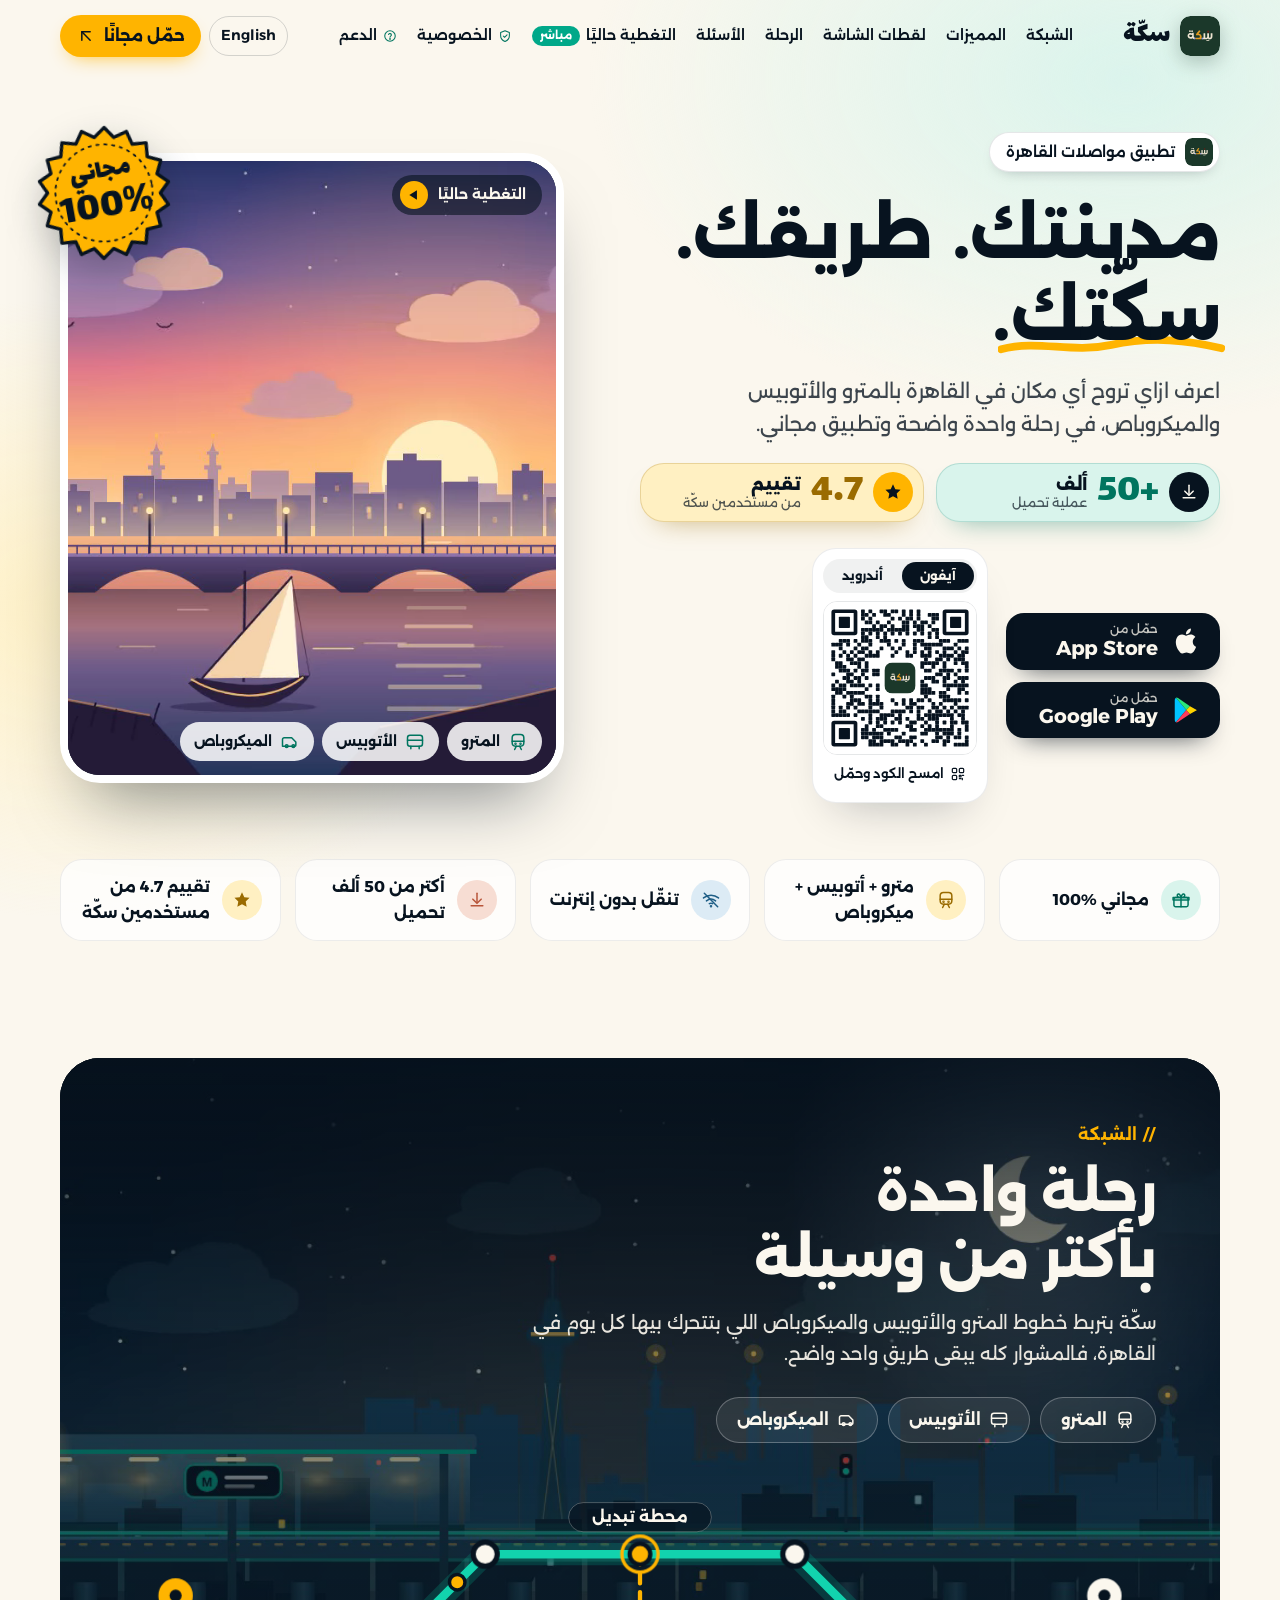
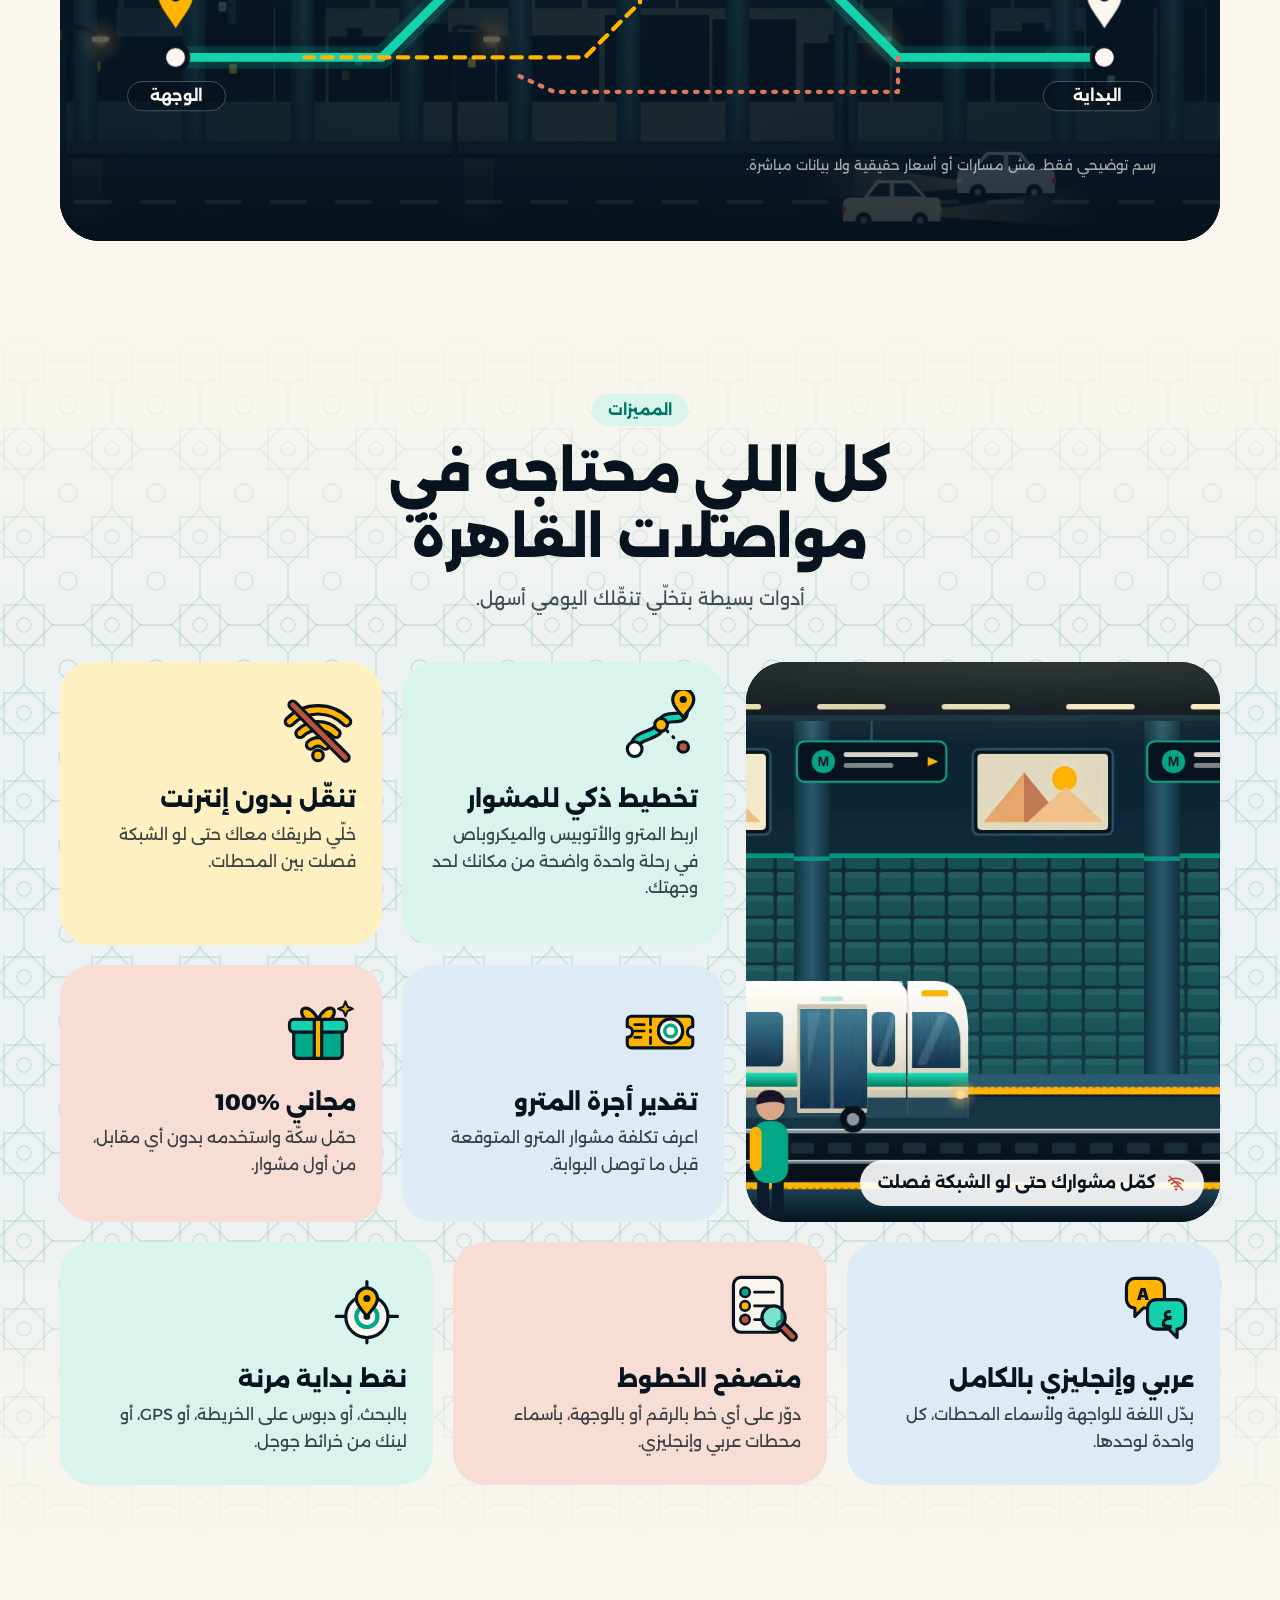
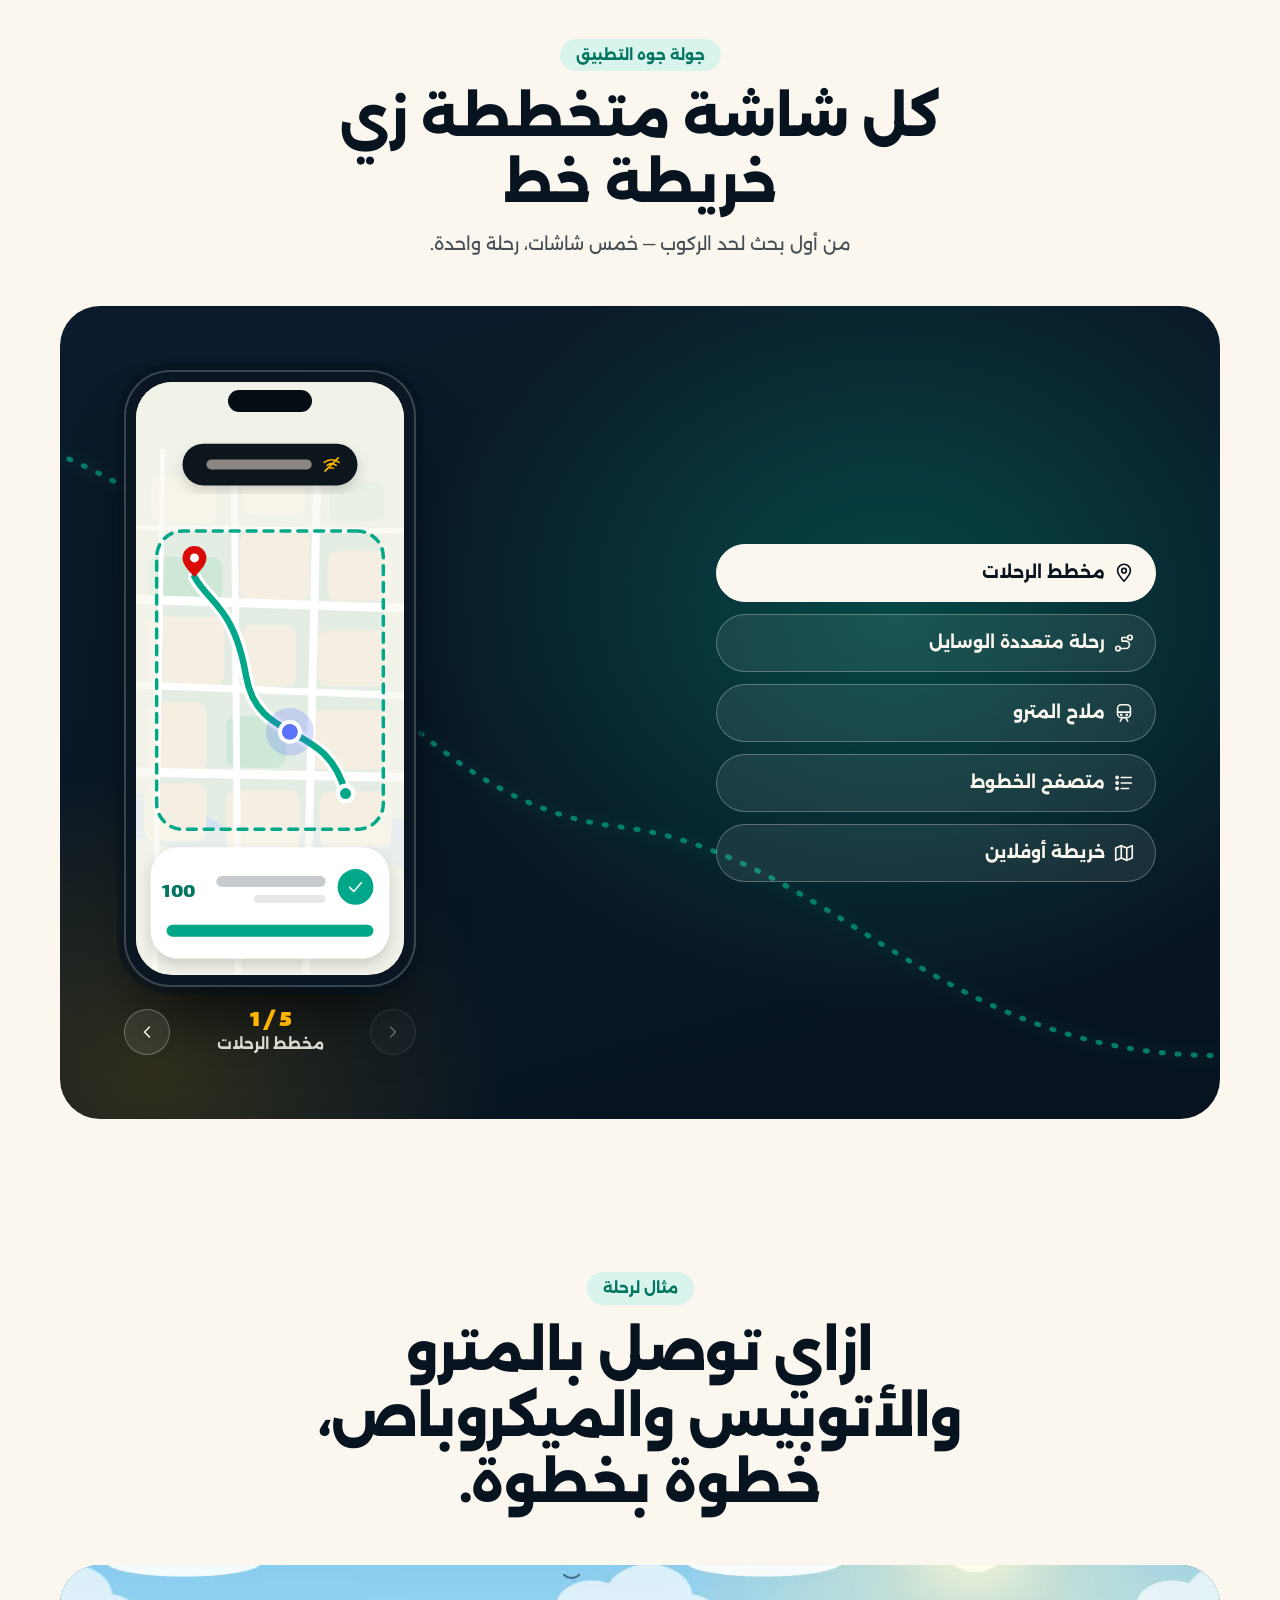
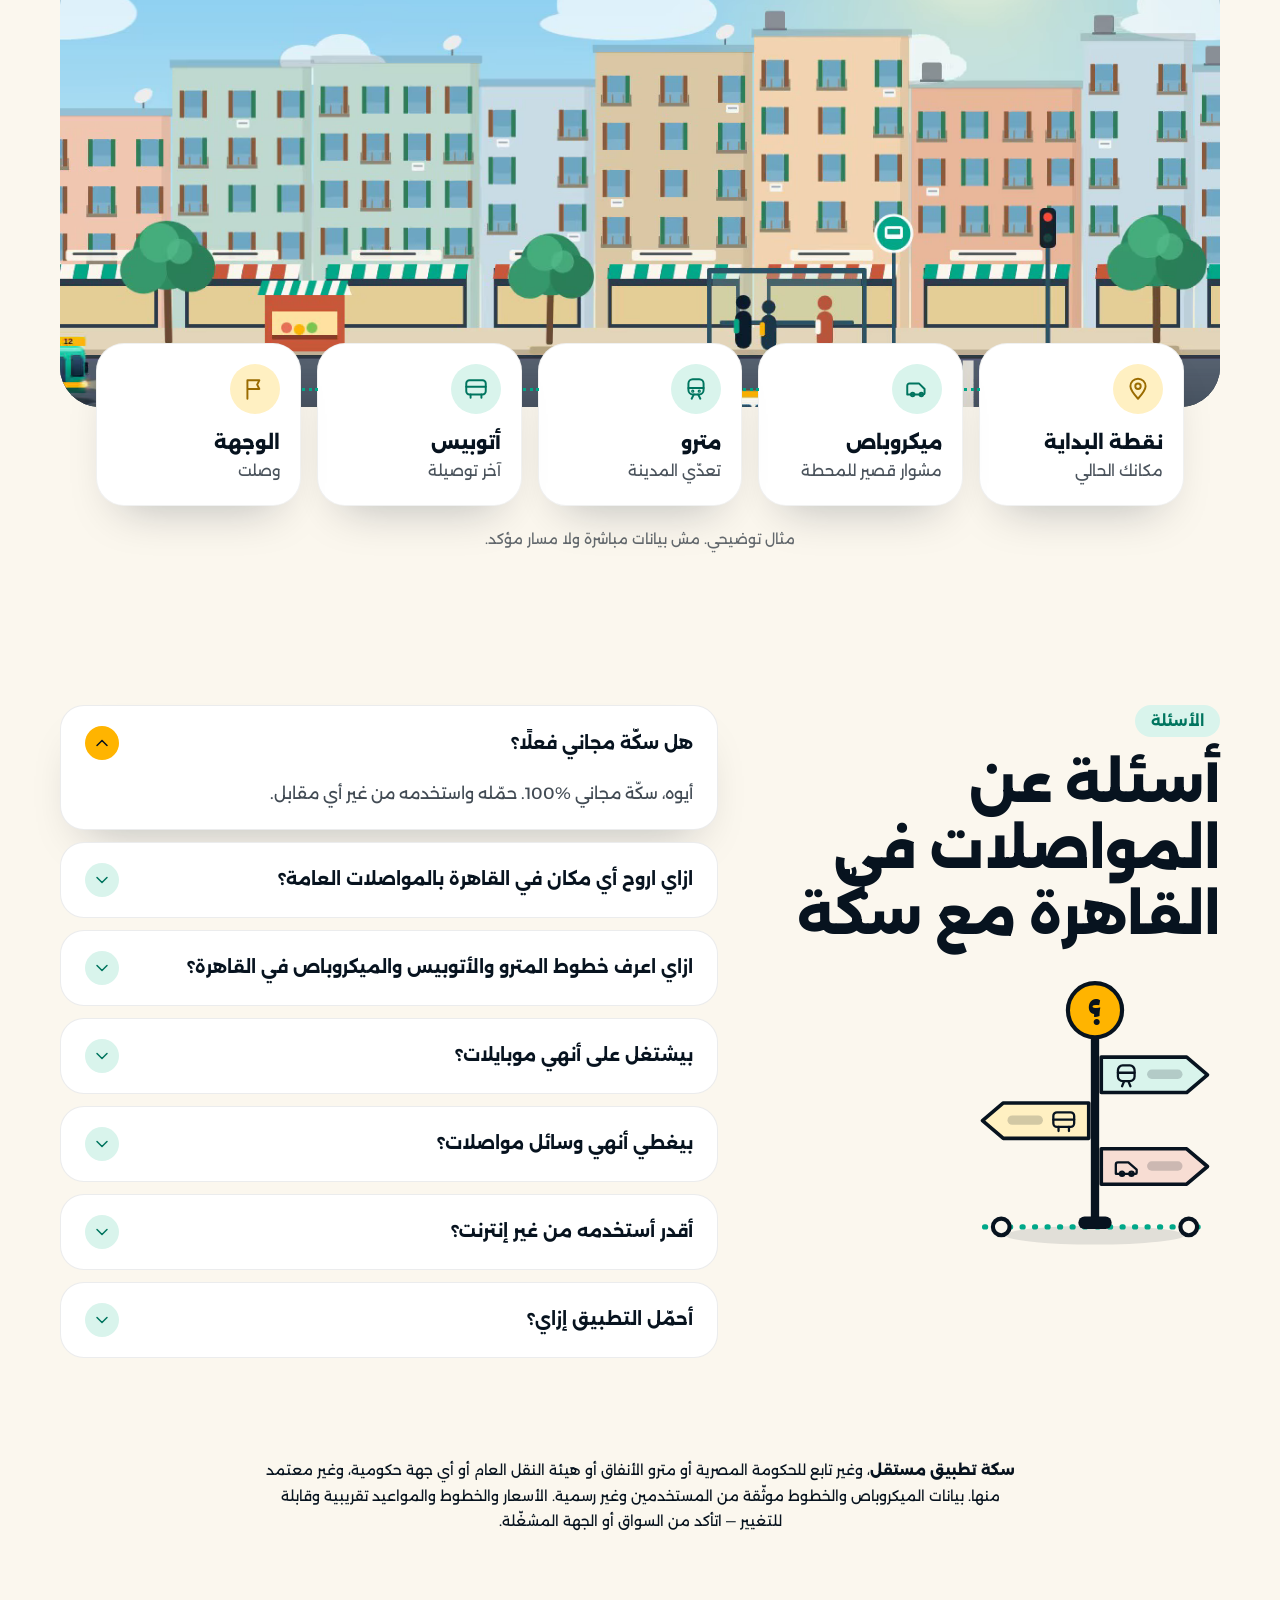
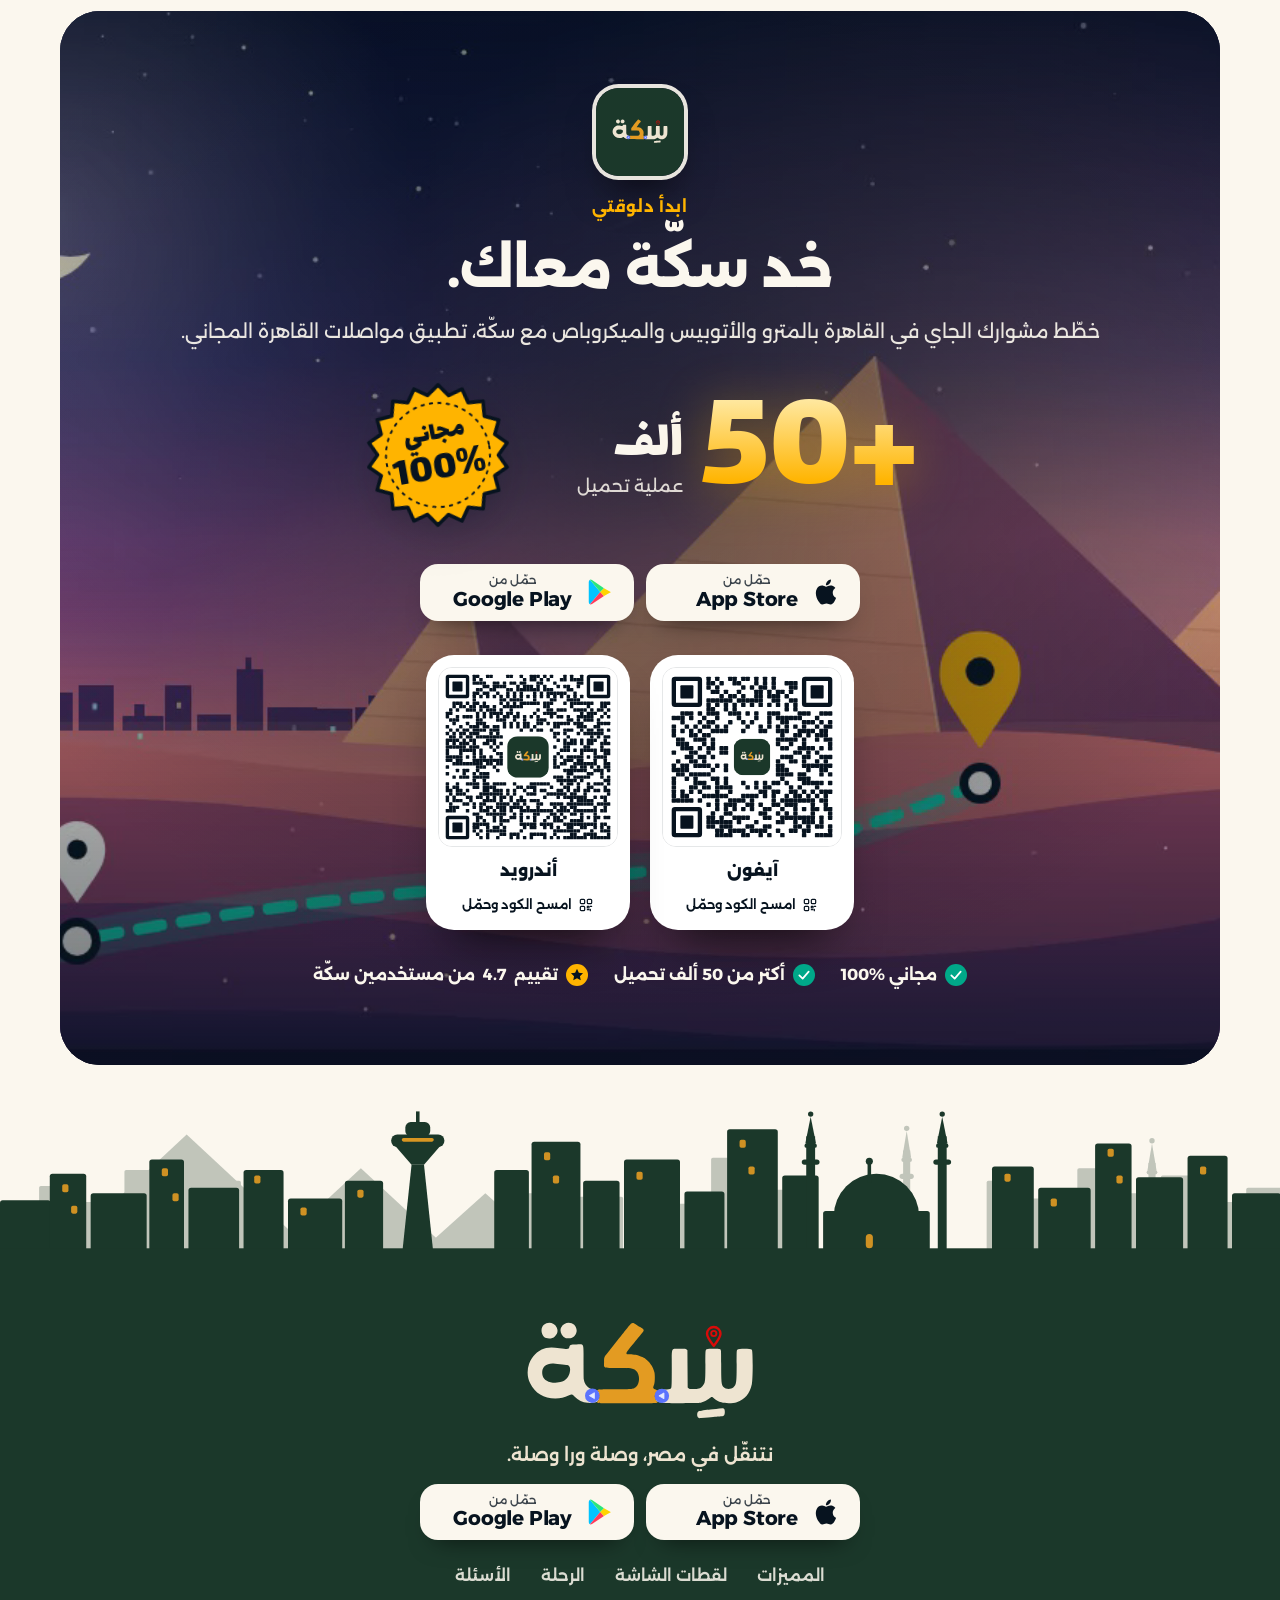
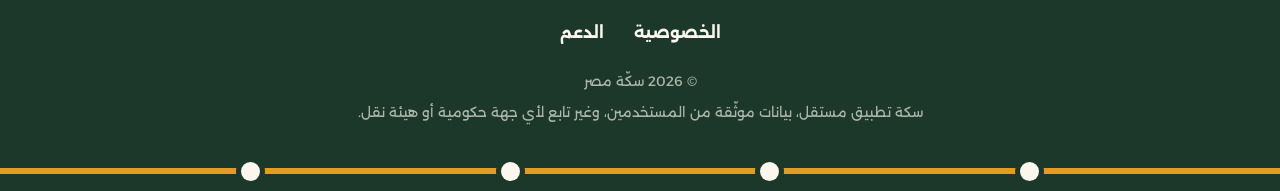
==== commit d66d3fcc: "website: Current coverage is a browser history step; Back closes the map and returns to the same pla" ====
--- a/index.html
+++ b/index.html
@@ -39,7 +39,7 @@
     <link rel="preload" href="/fonts/lalezar.woff" as="font" type="font/woff" crossorigin />
     <!-- the page is prerendered; without JavaScript the scroll-in sections and the downloads counter would stay invisible -->
     <noscript><style>.reveal{opacity:1;transform:none}.stat-num[data-pending]{visibility:visible}</style></noscript>
-    <script type="module" crossorigin src="/assets/main-CIlKAZL2.js"></script>
+    <script type="module" crossorigin src="/assets/main-BHso_exN.js"></script>
     <link rel="modulepreload" crossorigin href="/assets/graphics-C4h8Dodm.js">
     <link rel="stylesheet" crossorigin href="/assets/graphics-BiXMYzwF.css">
     <link rel="stylesheet" crossorigin href="/assets/main-Dk-aZoKu.css">
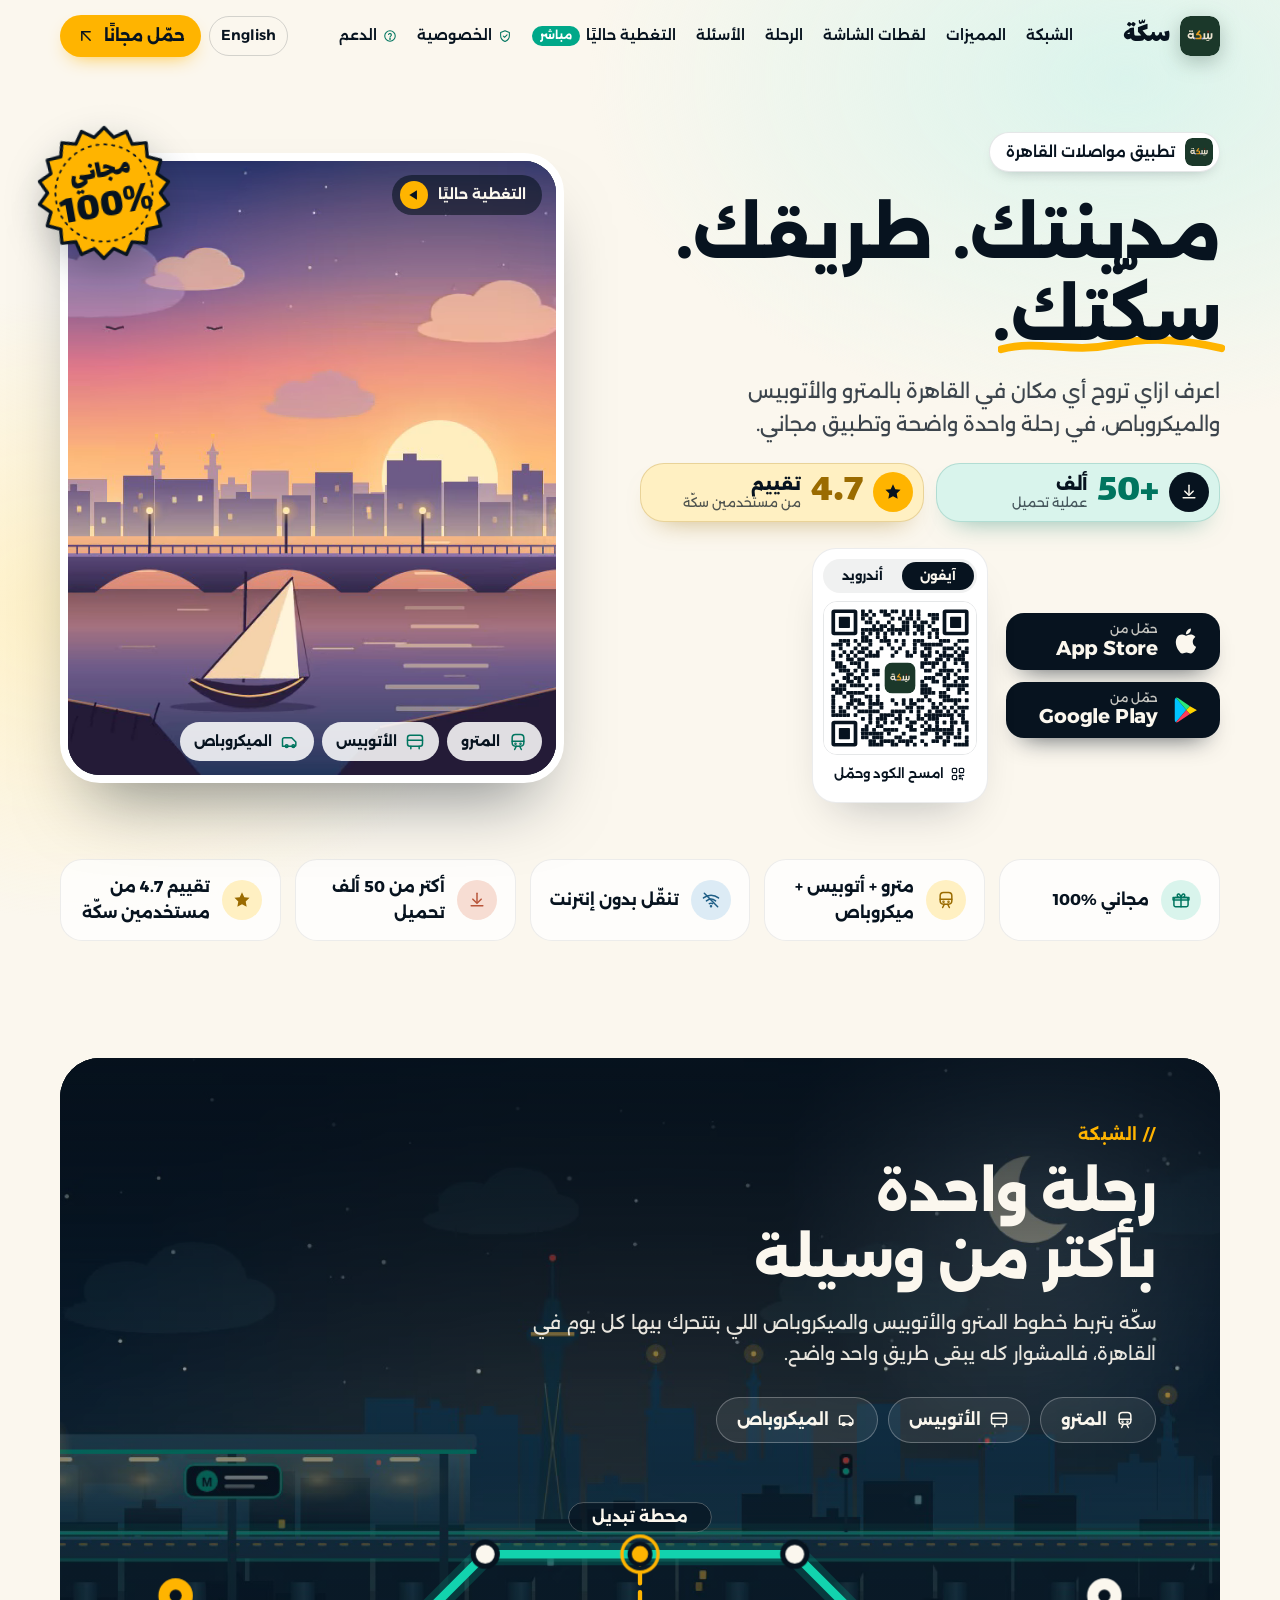
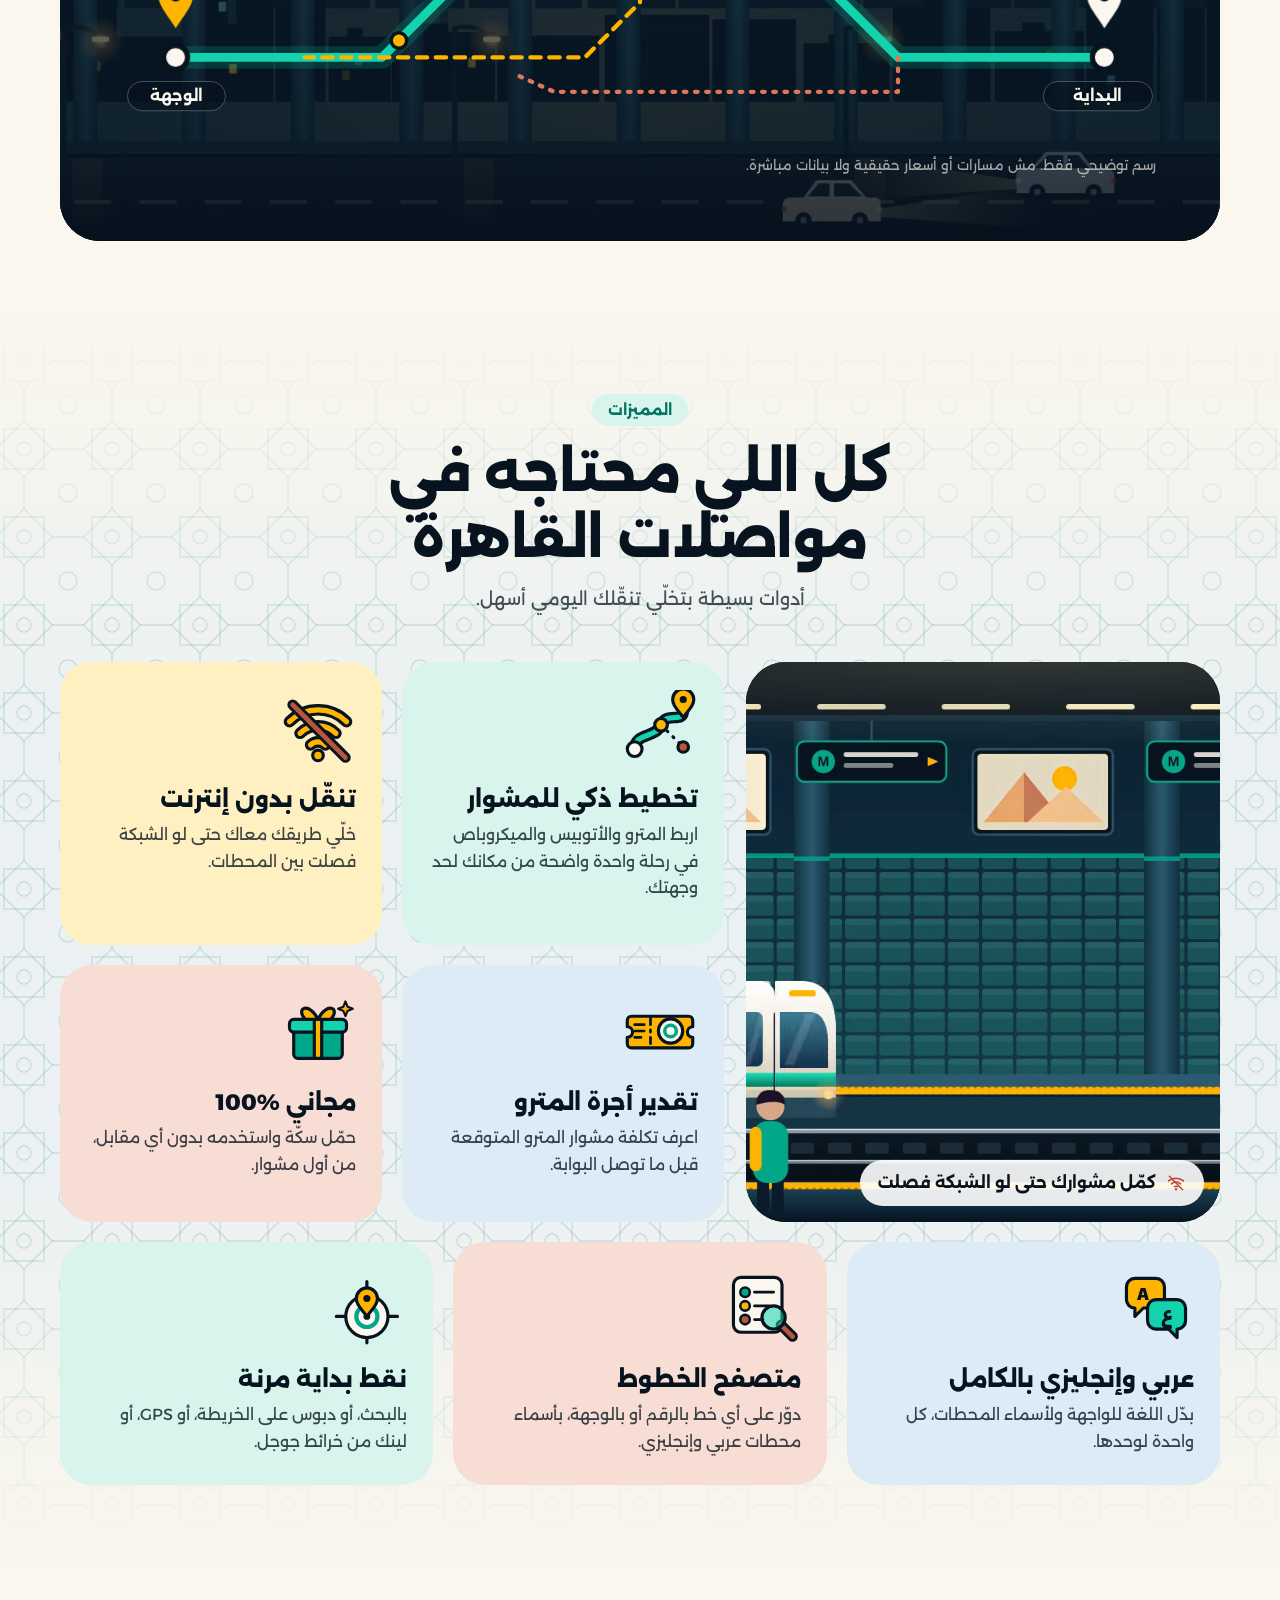
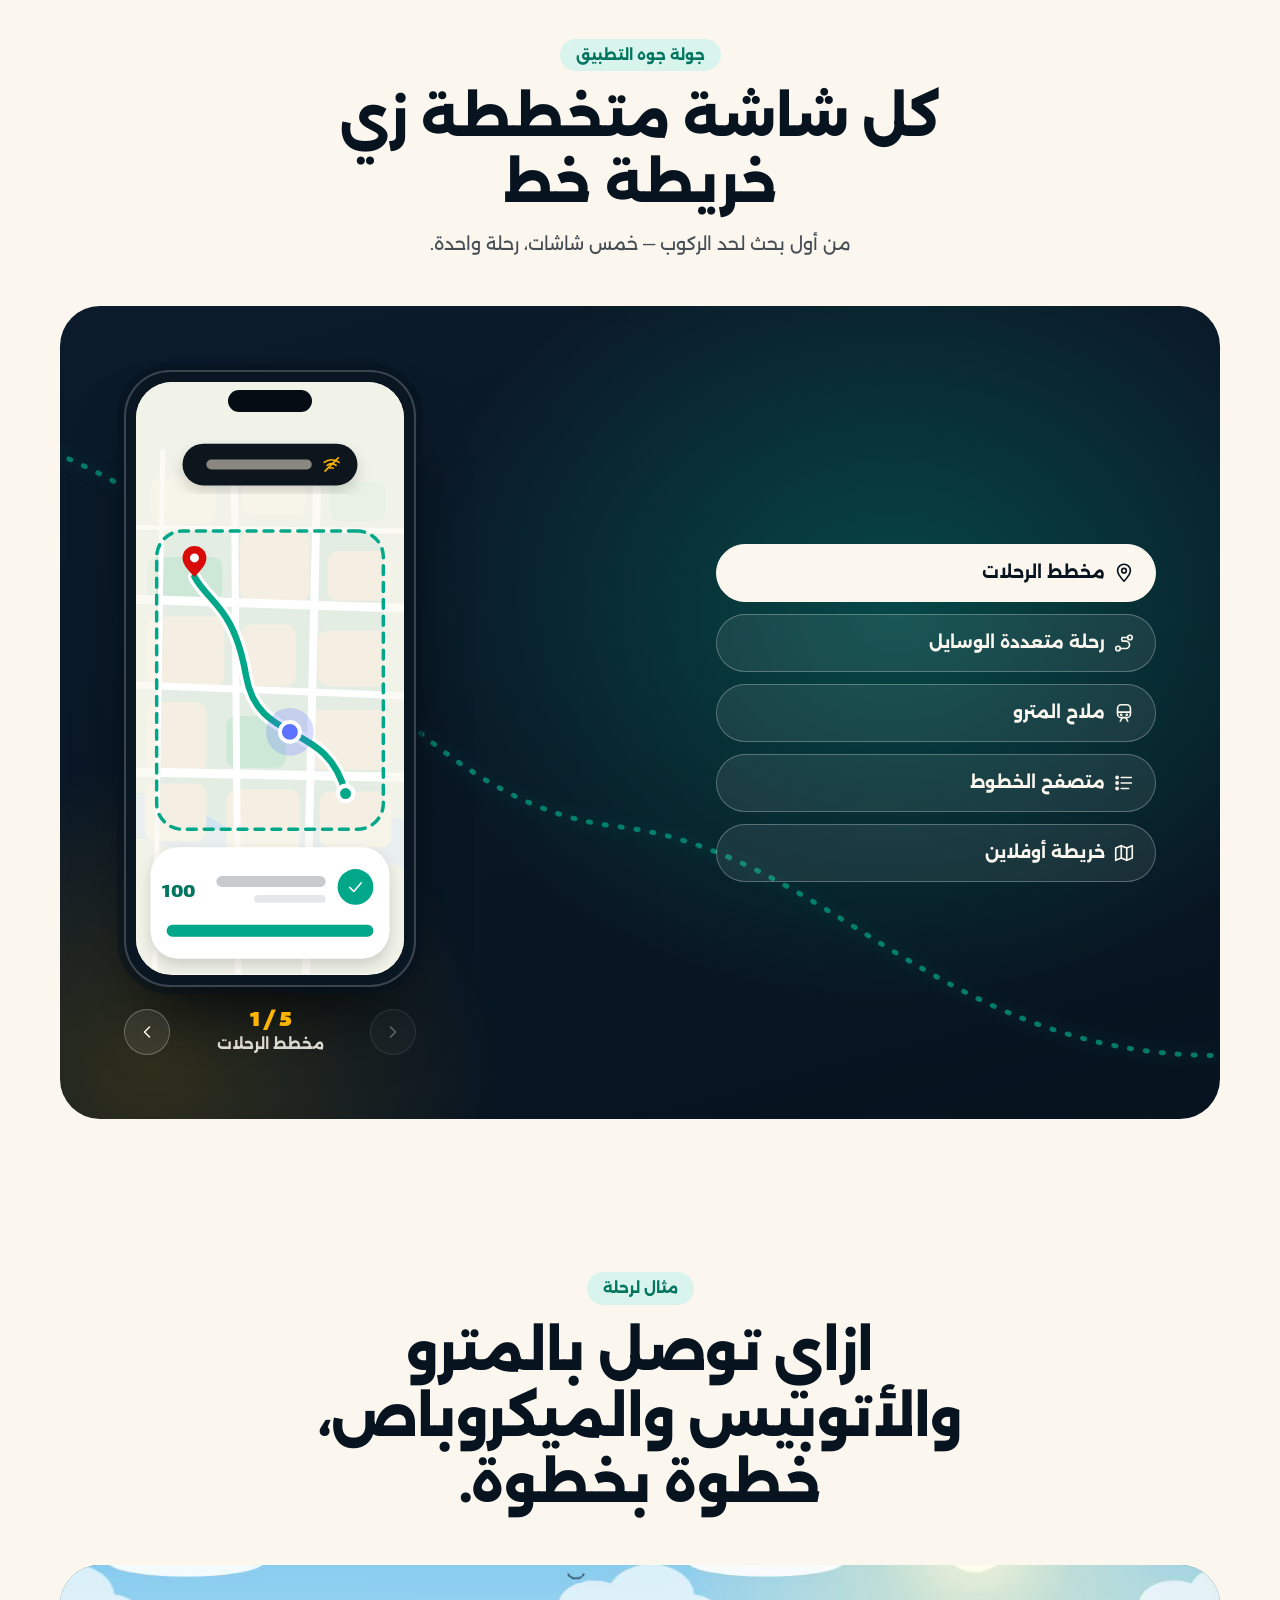
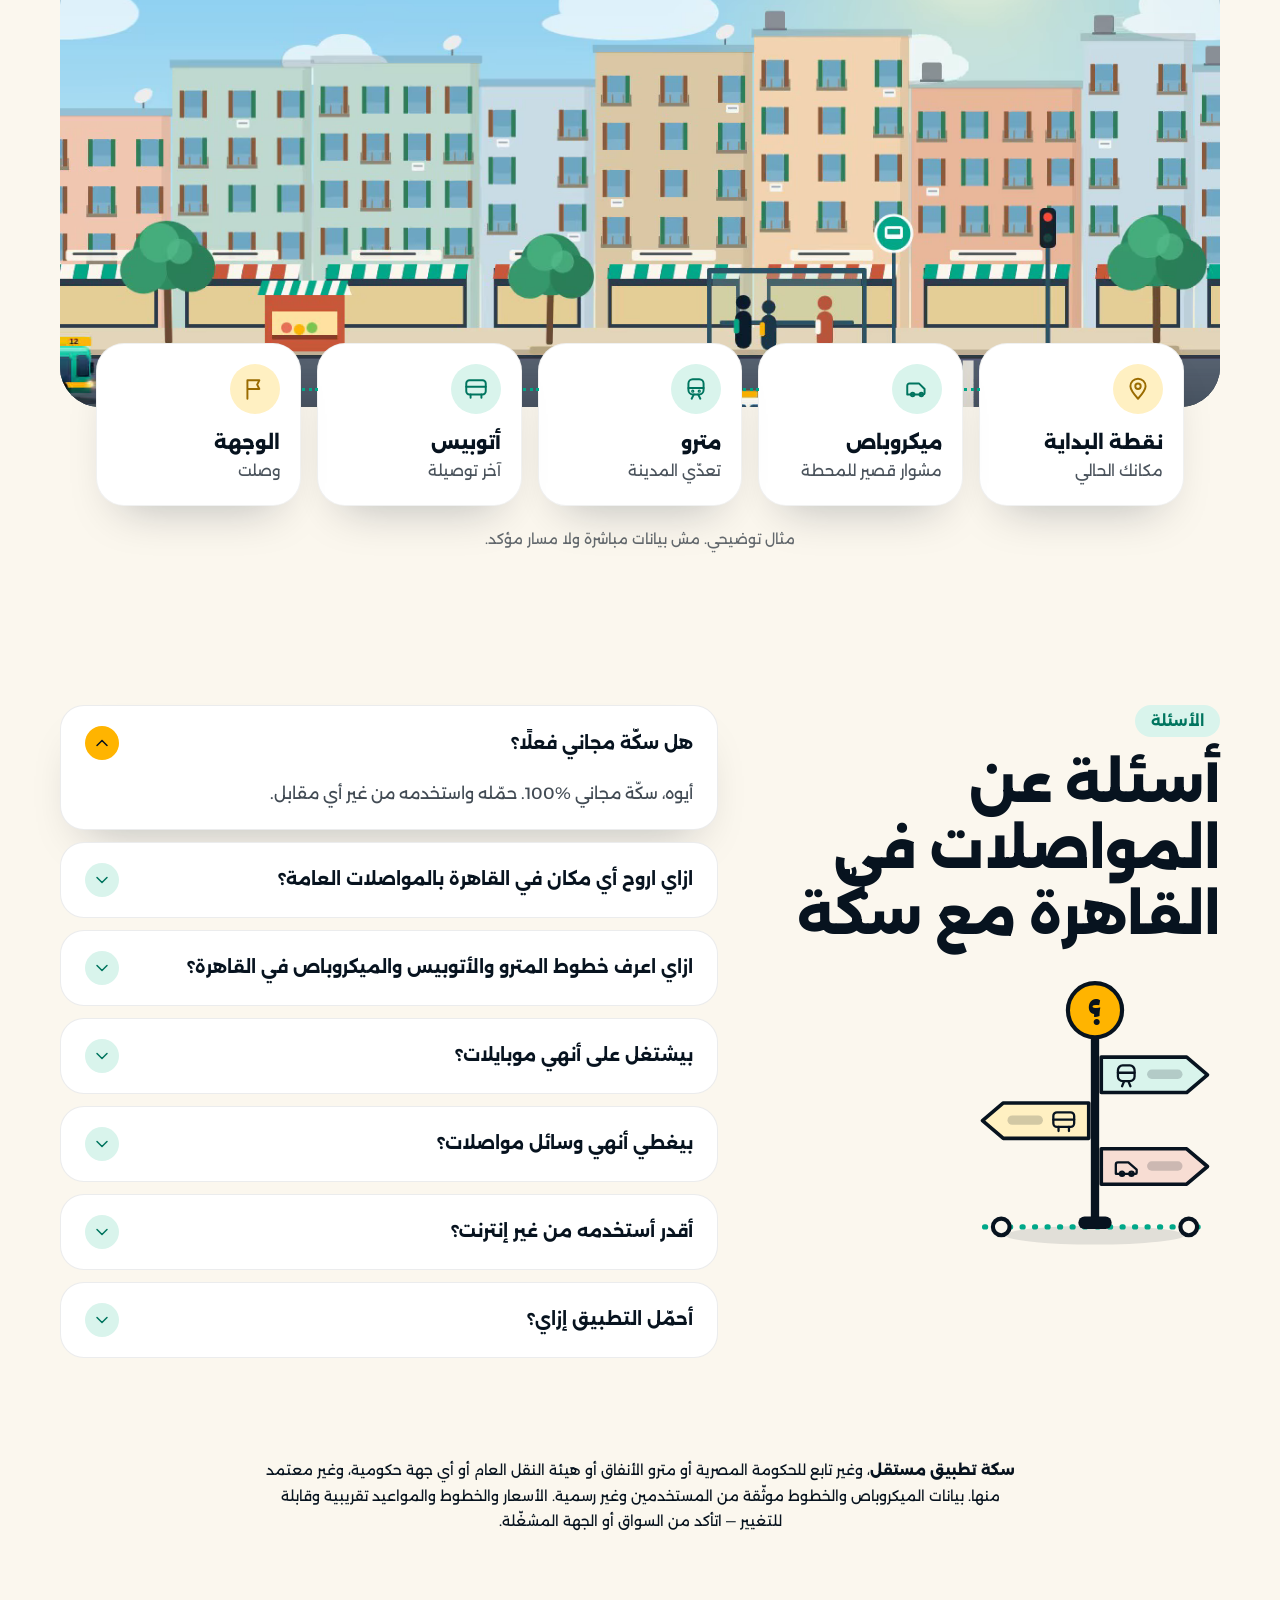
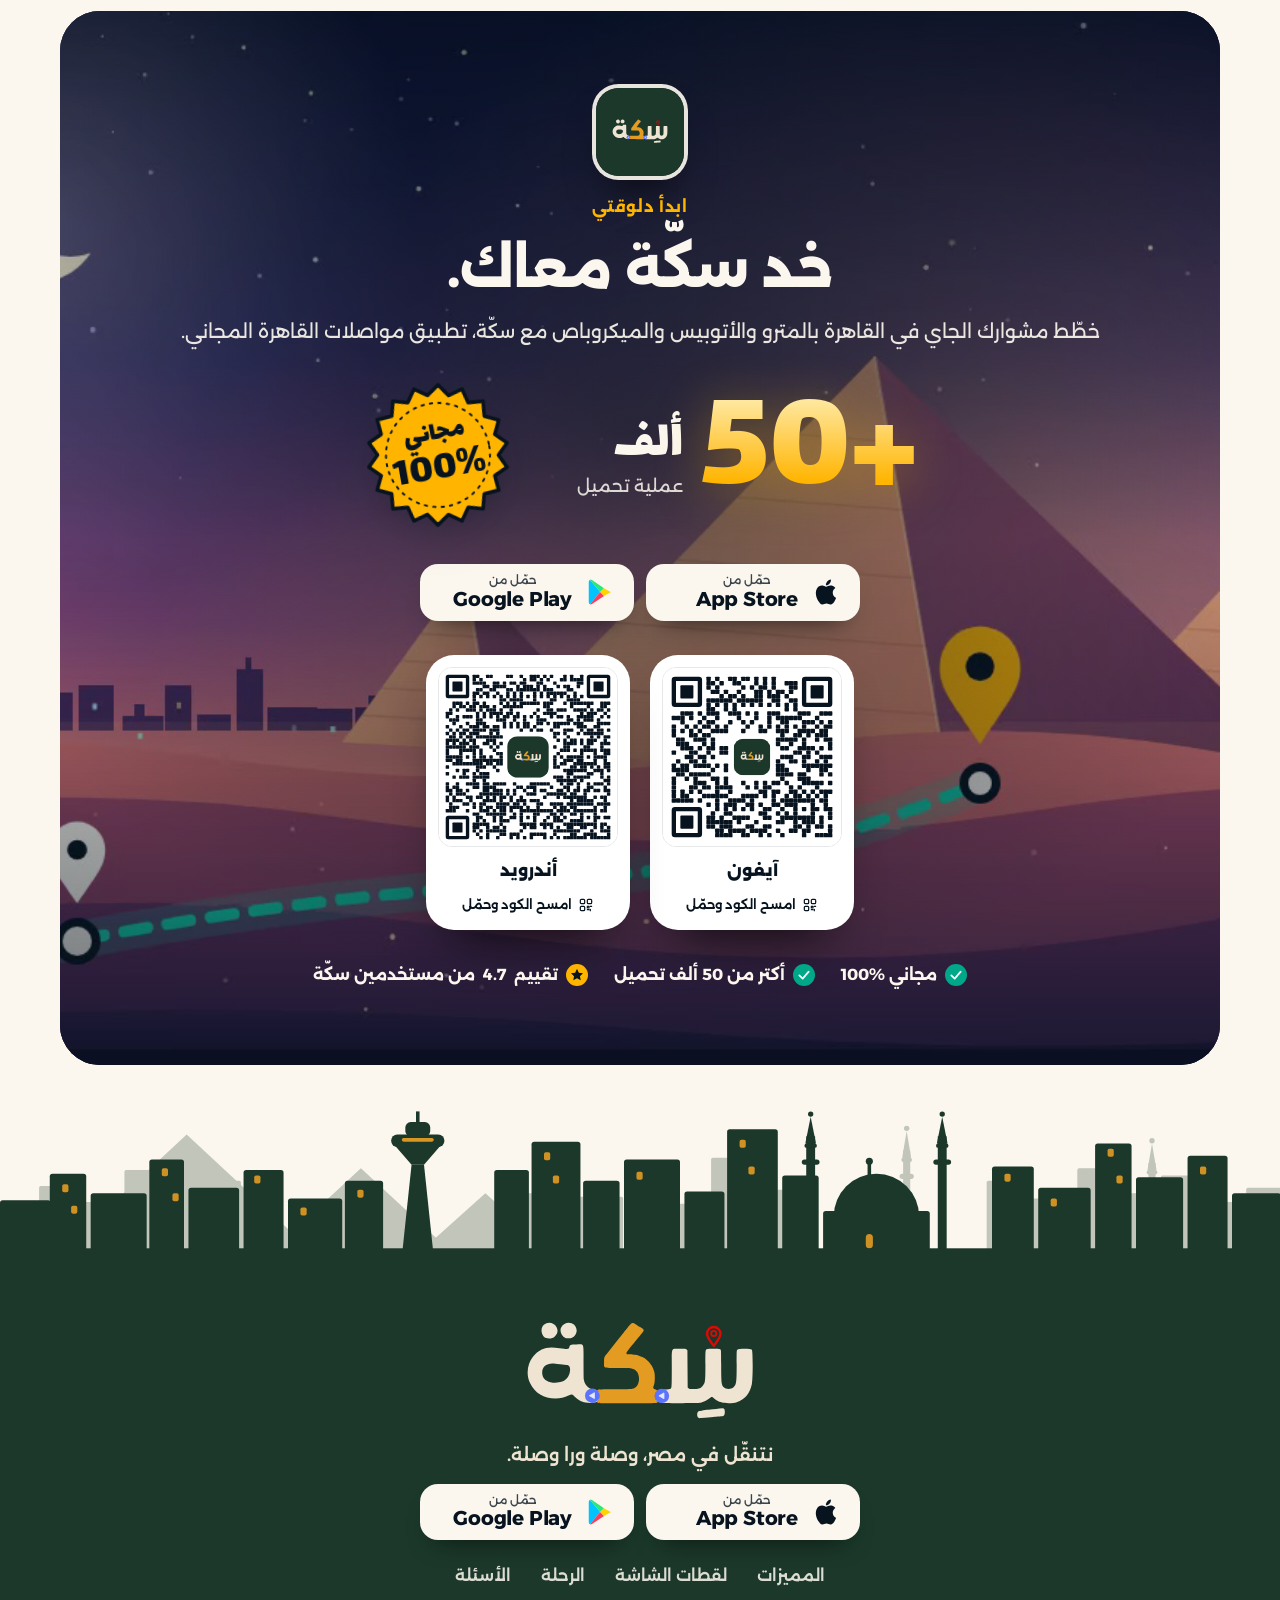
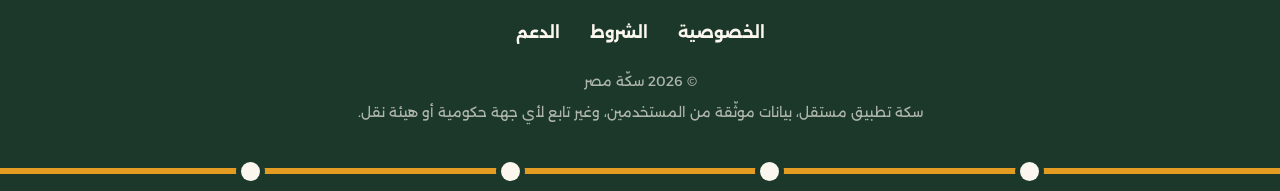
==== commit 44384dc8: "website: Terms of use at /terms/, purchases section in the privacy policy, Terms in the footer Built" ====
--- a/index.html
+++ b/index.html
@@ -39,12 +39,12 @@
     <link rel="preload" href="/fonts/lalezar.woff" as="font" type="font/woff" crossorigin />
     <!-- the page is prerendered; without JavaScript the scroll-in sections and the downloads counter would stay invisible -->
     <noscript><style>.reveal{opacity:1;transform:none}.stat-num[data-pending]{visibility:visible}</style></noscript>
-    <script type="module" crossorigin src="/assets/main-BHso_exN.js"></script>
-    <link rel="modulepreload" crossorigin href="/assets/graphics-C4h8Dodm.js">
+    <script type="module" crossorigin src="/assets/main-D7rNUNrt.js"></script>
+    <link rel="modulepreload" crossorigin href="/assets/graphics-B7ZfWfmI.js">
     <link rel="stylesheet" crossorigin href="/assets/graphics-BiXMYzwF.css">
     <link rel="stylesheet" crossorigin href="/assets/main-Dk-aZoKu.css">
   </head>
   <body>
-    <div id="root"><link rel="preload" as="image" href="/logo.svg"/><link rel="preload" as="image" href="/logo-wordmark.svg"/><div class="page"><a class="skip" href="#main">تخطَّ إلى المحتوى</a><header class="hdr  "><div class="wrap hdr-in"><a href="#hero" class="brand" aria-label="سكّة"><img src="/logo.svg" class="brand-logo" width="44" height="44" alt="" decoding="async" draggable="false"/><span>سكّة</span></a><nav class="nav" aria-label="Primary"><a href="#hero" class="nav-home">الرئيسية</a><a href="#network">الشبكة</a><a href="#features">المميزات</a><a href="#screens">لقطات الشاشة</a><a href="#journey">الرحلة</a><a href="#faq">الأسئلة</a><button type="button" class="nav-live"><span>التغطية حاليًا</span><span class="chip-live">مباشر</span></button><a class="nav-live nav-priv" href="/privacy/"><svg viewBox="0 0 24 24" class="ico sm" fill="none" stroke="currentColor" stroke-width="1.8" stroke-linecap="round" stroke-linejoin="round" aria-hidden="true" focusable="false"><path d="M12 3l7.500 3v5.500c0 4.500-3 8-7.500 10-4.500-2-7.500-5.500-7.500-10V6z"></path><path d="M9 12l2.200 2.200L15.500 10"></path></svg><span>الخصوصية</span></a><a class="nav-live nav-priv nav-sup" href="/support/"><svg viewBox="0 0 24 24" class="ico sm" fill="none" stroke="currentColor" stroke-width="1.8" stroke-linecap="round" stroke-linejoin="round" aria-hidden="true" focusable="false"><circle cx="12" cy="12" r="9"></circle><path d="M9.600 9.400a2.500 2.500 0 0 1 4.800.9c0 1.700-2.400 2.200-2.400 3.700"></path><circle cx="12" cy="17" r=".6" fill="currentColor"></circle></svg><span>الدعم</span></a><a class="btn btn-yellow nav-cta" href="#download"><span>حمّل مجانًا</span><svg viewBox="0 0 24 24" class="ico" fill="none" stroke="currentColor" stroke-width="1.8" stroke-linecap="round" stroke-linejoin="round" aria-hidden="true" focusable="false"><line x1="7" y1="17" x2="17" y2="7"></line><polyline points="7 7 17 7 17 17"></polyline></svg></a></nav><div class="hdr-act"><button type="button" class="lang">English</button><a class="btn btn-yellow" href="#download"><span>حمّل مجانًا</span><svg viewBox="0 0 24 24" class="ico" fill="none" stroke="currentColor" stroke-width="1.8" stroke-linecap="round" stroke-linejoin="round" aria-hidden="true" focusable="false"><line x1="7" y1="17" x2="17" y2="7"></line><polyline points="7 7 17 7 17 17"></polyline></svg></a><button type="button" class="burger" aria-expanded="false" aria-label="القائمة"><span></span><span></span><span></span></button></div></div></header><main id="main"><section id="hero" class="hero"><div class="wrap hero-grid"><div class="hero-copy"><p class="tag"><img src="/logo.svg" class="tag-logo" width="28" height="28" alt="" decoding="async" draggable="false"/>تطبيق مواصلات القاهرة</p><h1 class="h-hero" aria-label="مدينتك. طريقك. سكّتك."><span class="" style="animation-delay:0.1s">مدينتك.</span><span class="" style="animation-delay:0.22s">طريقك.</span><span class="mark" style="animation-delay:0.33999999999999997s">سكّتك.<svg viewBox="0 0 220 18" preserveAspectRatio="none" aria-hidden="true"><path d="M3 12 C40 3 70 16 110 8 S185 4 217 11" fill="none" stroke="#FFB400" stroke-width="7" stroke-linecap="round"></path></svg></span></h1><p class="lede">اعرف ازاي تروح أي مكان في القاهرة بالمترو والأتوبيس والميكروباص، في رحلة واحدة واضحة وتطبيق مجاني.</p><div class="stats"><div class="stat" role="group" aria-label="أكتر من 50 ألف عملية تحميل"><span class="stat-ico"><svg viewBox="0 0 24 24" class="ico" fill="none" stroke="currentColor" stroke-width="1.8" stroke-linecap="round" stroke-linejoin="round" aria-hidden="true" focusable="false"><path d="M12 4v11"></path><polyline points="7 11 12 16 17 11"></polyline><path d="M5 19h14"></path></svg></span><bdi dir="ltr" class="stat-num" aria-hidden="true" data-pending="">50<!-- -->+</bdi><span class="stat-txt" aria-hidden="true"><b>ألف</b><small>عملية تحميل</small></span></div><div class="stat stat-rating" role="group" aria-label="تقييم 4.7 نجوم من مستخدمين سكّة"><span class="stat-ico"><svg viewBox="0 0 24 24" class="ico" fill="currentColor" aria-hidden="true" focusable="false"><path d="M12 2.8l2.75 5.78 6.3.82-4.6 4.36 1.14 6.27L12 17.02l-5.59 3.03 1.14-6.27-4.6-4.36 6.3-.82z"></path></svg></span><bdi dir="ltr" class="stat-num" aria-hidden="true">4.7</bdi><span class="stat-txt" aria-hidden="true"><b>تقييم</b><small>من مستخدمين سكّة</small></span></div></div><div class="hero-actions"><div class="stores"><a class="store store-dark" href="https://apps.apple.com/us/app/sekka-%D8%B3%D9%83%D8%A9-%D9%85%D9%88%D8%A7%D8%B5%D9%84%D8%A7%D8%AA-%D8%A7%D9%84%D9%82%D8%A7%D9%87%D8%B1%D8%A9/id6812336357" target="_blank" rel="noopener noreferrer" aria-label="حمّل من App Store"><span class="store-ico"><svg viewBox="0 0 24 24" aria-hidden="true" focusable="false"><path fill="currentColor" d="M18.710 19.500C17.880 20.740 17 21.950 15.660 21.970C14.320 22 13.890 21.180 12.370 21.180C10.840 21.180 10.370 21.950 9.100 22C7.790 22.050 6.800 20.680 5.960 19.470C4.250 17 2.940 12.450 4.700 9.390C5.570 7.870 7.130 6.910 8.820 6.880C10.100 6.860 11.320 7.750 12.110 7.750C12.890 7.750 14.370 6.680 15.920 6.840C16.570 6.870 18.390 7.100 19.560 8.820C19.470 8.880 17.390 10.100 17.410 12.630C17.440 15.650 20.060 16.660 20.090 16.670C20.060 16.740 19.670 18.110 18.710 19.500ZM13 3.500C13.730 2.670 14.940 2.040 15.940 2C16.070 3.170 15.600 4.350 14.900 5.190C14.210 6.040 13.070 6.700 11.950 6.610C11.800 5.460 12.360 4.260 13 3.500Z"></path></svg></span><span class="store-txt"><small>حمّل من</small><b>App Store</b></span></a><a class="store store-dark" href="https://play.google.com/store/apps/details?id=com.sekka.transport&amp;hl=ar&amp;pli=1" target="_blank" rel="noopener noreferrer" aria-label="حمّل من Google Play"><span class="store-ico"><svg viewBox="0 0 24 24" aria-hidden="true" focusable="false"><path d="M4 2.200 L12.200 12 L4 21.800 Q3 21.300 3 20 V4 Q3 2.700 4 2.200Z" fill="#00C3FF"></path><path d="M4 2.200 Q4.700 1.900 5.600 2.400 L15.200 8.900 L12.200 12Z" fill="#2BE67A"></path><path d="M4 21.800 Q4.700 22.100 5.600 21.600 L15.200 15.100 L12.200 12Z" fill="#FF3A5A"></path><path d="M15.200 8.900 L20.200 11.700 Q21.200 12 20.200 12.300 L15.200 15.100 L12.200 12Z" fill="#FFD400"></path></svg></span><span class="store-txt"><small>حمّل من</small><b>Google Play</b></span></a></div><div class="qrbox"><div class="qr-tabs" role="tablist"><button type="button" role="tab" aria-selected="true">آيفون</button><button type="button" role="tab" aria-selected="false">أندرويد</button></div><div class="qr-wrap"><svg viewBox="-2 -2 41 41" class="qr" role="img" aria-label="كود QR: سكّة على App Store"><rect x="-2" y="-2" width="41" height="41" fill="#fff"></rect><g fill="#07131F"><rect x="7.99" y="-0.01" width="1.02" height="1.02" rx="0.16"></rect><rect x="9.99" y="-0.01" width="1.02" height="1.02" rx="0.16"></rect><rect x="12.99" y="-0.01" width="1.02" height="1.02" rx="0.16"></rect><rect x="13.99" y="-0.01" width="1.02" height="1.02" rx="0.16"></rect><rect x="15.99" y="-0.01" width="1.02" height="1.02" rx="0.16"></rect><rect x="16.99" y="-0.01" width="1.02" height="1.02" rx="0.16"></rect><rect x="18.99" y="-0.01" width="1.02" height="1.02" rx="0.16"></rect><rect x="20.99" y="-0.01" width="1.02" height="1.02" rx="0.16"></rect><rect x="22.99" y="-0.01" width="1.02" height="1.02" rx="0.16"></rect><rect x="7.99" y="0.99" width="1.02" height="1.02" rx="0.16"></rect><rect x="8.99" y="0.99" width="1.02" height="1.02" rx="0.16"></rect><rect x="10.99" y="0.99" width="1.02" height="1.02" rx="0.16"></rect><rect x="13.99" y="0.99" width="1.02" height="1.02" rx="0.16"></rect><rect x="14.99" y="0.99" width="1.02" height="1.02" rx="0.16"></rect><rect x="18.99" y="0.99" width="1.02" height="1.02" rx="0.16"></rect><rect x="20.99" y="0.99" width="1.02" height="1.02" rx="0.16"></rect><rect x="22.99" y="0.99" width="1.02" height="1.02" rx="0.16"></rect><rect x="25.99" y="0.99" width="1.02" height="1.02" rx="0.16"></rect><rect x="26.99" y="0.99" width="1.02" height="1.02" rx="0.16"></rect><rect x="27.99" y="0.99" width="1.02" height="1.02" rx="0.16"></rect><rect x="7.99" y="1.99" width="1.02" height="1.02" rx="0.16"></rect><rect x="9.99" y="1.99" width="1.02" height="1.02" rx="0.16"></rect><rect x="15.99" y="1.99" width="1.02" height="1.02" rx="0.16"></rect><rect x="17.99" y="1.99" width="1.02" height="1.02" rx="0.16"></rect><rect x="19.99" y="1.99" width="1.02" height="1.02" rx="0.16"></rect><rect x="20.99" y="1.99" width="1.02" height="1.02" rx="0.16"></rect><rect x="22.99" y="1.99" width="1.02" height="1.02" rx="0.16"></rect><rect x="26.99" y="1.99" width="1.02" height="1.02" rx="0.16"></rect><rect x="27.99" y="1.99" width="1.02" height="1.02" rx="0.16"></rect><rect x="8.99" y="2.99" width="1.02" height="1.02" rx="0.16"></rect><rect x="9.99" y="2.99" width="1.02" height="1.02" rx="0.16"></rect><rect x="11.99" y="2.99" width="1.02" height="1.02" rx="0.16"></rect><rect x="14.99" y="2.99" width="1.02" height="1.02" rx="0.16"></rect><rect x="18.99" y="2.99" width="1.02" height="1.02" rx="0.16"></rect><rect x="19.99" y="2.99" width="1.02" height="1.02" rx="0.16"></rect><rect x="21.99" y="2.99" width="1.02" height="1.02" rx="0.16"></rect><rect x="23.99" y="2.99" width="1.02" height="1.02" rx="0.16"></rect><rect x="24.99" y="2.99" width="1.02" height="1.02" rx="0.16"></rect><rect x="26.99" y="2.99" width="1.02" height="1.02" rx="0.16"></rect><rect x="10.99" y="3.99" width="1.02" height="1.02" rx="0.16"></rect><rect x="12.99" y="3.99" width="1.02" height="1.02" rx="0.16"></rect><rect x="13.99" y="3.99" width="1.02" height="1.02" rx="0.16"></rect><rect x="15.99" y="3.99" width="1.02" height="1.02" rx="0.16"></rect><rect x="18.99" y="3.99" width="1.02" height="1.02" rx="0.16"></rect><rect x="19.99" y="3.99" width="1.02" height="1.02" rx="0.16"></rect><rect x="21.99" y="3.99" width="1.02" height="1.02" rx="0.16"></rect><rect x="22.99" y="3.99" width="1.02" height="1.02" rx="0.16"></rect><rect x="23.99" y="3.99" width="1.02" height="1.02" rx="0.16"></rect><rect x="25.99" y="3.99" width="1.02" height="1.02" rx="0.16"></rect><rect x="7.99" y="4.99" width="1.02" height="1.02" rx="0.16"></rect><rect x="8.99" y="4.99" width="1.02" height="1.02" rx="0.16"></rect><rect x="9.99" y="4.99" width="1.02" height="1.02" rx="0.16"></rect><rect x="10.99" y="4.99" width="1.02" height="1.02" rx="0.16"></rect><rect x="11.99" y="4.99" width="1.02" height="1.02" rx="0.16"></rect><rect x="12.99" y="4.99" width="1.02" height="1.02" rx="0.16"></rect><rect x="14.99" y="4.99" width="1.02" height="1.02" rx="0.16"></rect><rect x="15.99" y="4.99" width="1.02" height="1.02" rx="0.16"></rect><rect x="16.99" y="4.99" width="1.02" height="1.02" rx="0.16"></rect><rect x="17.99" y="4.99" width="1.02" height="1.02" rx="0.16"></rect><rect x="18.99" y="4.99" width="1.02" height="1.02" rx="0.16"></rect><rect x="19.99" y="4.99" width="1.02" height="1.02" rx="0.16"></rect><rect x="22.99" y="4.99" width="1.02" height="1.02" rx="0.16"></rect><rect x="23.99" y="4.99" width="1.02" height="1.02" rx="0.16"></rect><rect x="26.99" y="4.99" width="1.02" height="1.02" rx="0.16"></rect><rect x="27.99" y="4.99" width="1.02" height="1.02" rx="0.16"></rect><rect x="7.99" y="5.99" width="1.02" height="1.02" rx="0.16"></rect><rect x="9.99" y="5.99" width="1.02" height="1.02" rx="0.16"></rect><rect x="11.99" y="5.99" width="1.02" height="1.02" rx="0.16"></rect><rect x="13.99" y="5.99" width="1.02" height="1.02" rx="0.16"></rect><rect x="15.99" y="5.99" width="1.02" height="1.02" rx="0.16"></rect><rect x="17.99" y="5.99" width="1.02" height="1.02" rx="0.16"></rect><rect x="19.99" y="5.99" width="1.02" height="1.02" rx="0.16"></rect><rect x="21.99" y="5.99" width="1.02" height="1.02" rx="0.16"></rect><rect x="23.99" y="5.99" width="1.02" height="1.02" rx="0.16"></rect><rect x="25.99" y="5.99" width="1.02" height="1.02" rx="0.16"></rect><rect x="27.99" y="5.99" width="1.02" height="1.02" rx="0.16"></rect><rect x="7.99" y="6.99" width="1.02" height="1.02" rx="0.16"></rect><rect x="8.99" y="6.99" width="1.02" height="1.02" rx="0.16"></rect><rect x="11.99" y="6.99" width="1.02" height="1.02" rx="0.16"></rect><rect x="13.99" y="6.99" width="1.02" height="1.02" rx="0.16"></rect><rect x="25.99" y="6.99" width="1.02" height="1.02" rx="0.16"></rect><rect x="27.99" y="6.99" width="1.02" height="1.02" rx="0.16"></rect><rect x="1.99" y="7.99" width="1.02" height="1.02" rx="0.16"></rect><rect x="2.99" y="7.99" width="1.02" height="1.02" rx="0.16"></rect><rect x="3.99" y="7.99" width="1.02" height="1.02" rx="0.16"></rect><rect x="5.99" y="7.99" width="1.02" height="1.02" rx="0.16"></rect><rect x="7.99" y="7.99" width="1.02" height="1.02" rx="0.16"></rect><rect x="8.99" y="7.99" width="1.02" height="1.02" rx="0.16"></rect><rect x="9.99" y="7.99" width="1.02" height="1.02" rx="0.16"></rect><rect x="12.99" y="7.99" width="1.02" height="1.02" rx="0.16"></rect><rect x="13.99" y="7.99" width="1.02" height="1.02" rx="0.16"></rect><rect x="14.99" y="7.99" width="1.02" height="1.02" rx="0.16"></rect><rect x="16.99" y="7.99" width="1.02" height="1.02" rx="0.16"></rect><rect x="18.99" y="7.99" width="1.02" height="1.02" rx="0.16"></rect><rect x="21.99" y="7.99" width="1.02" height="1.02" rx="0.16"></rect><rect x="22.99" y="7.99" width="1.02" height="1.02" rx="0.16"></rect><rect x="23.99" y="7.99" width="1.02" height="1.02" rx="0.16"></rect><rect x="28.99" y="7.99" width="1.02" height="1.02" rx="0.16"></rect><rect x="29.99" y="7.99" width="1.02" height="1.02" rx="0.16"></rect><rect x="30.99" y="7.99" width="1.02" height="1.02" rx="0.16"></rect><rect x="33.99" y="7.99" width="1.02" height="1.02" rx="0.16"></rect><rect x="34.99" y="7.99" width="1.02" height="1.02" rx="0.16"></rect><rect x="35.99" y="7.99" width="1.02" height="1.02" rx="0.16"></rect><rect x="-0.01" y="8.99" width="1.02" height="1.02" rx="0.16"></rect><rect x="0.99" y="8.99" width="1.02" height="1.02" rx="0.16"></rect><rect x="1.99" y="8.99" width="1.02" height="1.02" rx="0.16"></rect><rect x="3.99" y="8.99" width="1.02" height="1.02" rx="0.16"></rect><rect x="6.99" y="8.99" width="1.02" height="1.02" rx="0.16"></rect><rect x="9.99" y="8.99" width="1.02" height="1.02" rx="0.16"></rect><rect x="14.99" y="8.99" width="1.02" height="1.02" rx="0.16"></rect><rect x="18.99" y="8.99" width="1.02" height="1.02" rx="0.16"></rect><rect x="21.99" y="8.99" width="1.02" height="1.02" rx="0.16"></rect><rect x="23.99" y="8.99" width="1.02" height="1.02" rx="0.16"></rect><rect x="24.99" y="8.99" width="1.02" height="1.02" rx="0.16"></rect><rect x="25.99" y="8.99" width="1.02" height="1.02" rx="0.16"></rect><rect x="26.99" y="8.99" width="1.02" height="1.02" rx="0.16"></rect><rect x="27.99" y="8.99" width="1.02" height="1.02" rx="0.16"></rect><rect x="28.99" y="8.99" width="1.02" height="1.02" rx="0.16"></rect><rect x="32.99" y="8.99" width="1.02" height="1.02" rx="0.16"></rect><rect x="1.99" y="9.99" width="1.02" height="1.02" rx="0.16"></rect><rect x="5.99" y="9.99" width="1.02" height="1.02" rx="0.16"></rect><rect x="7.99" y="9.99" width="1.02" height="1.02" rx="0.16"></rect><rect x="8.99" y="9.99" width="1.02" height="1.02" rx="0.16"></rect><rect x="12.99" y="9.99" width="1.02" height="1.02" rx="0.16"></rect><rect x="15.99" y="9.99" width="1.02" height="1.02" rx="0.16"></rect><rect x="17.99" y="9.99" width="1.02" height="1.02" rx="0.16"></rect><rect x="21.99" y="9.99" width="1.02" height="1.02" rx="0.16"></rect><rect x="24.99" y="9.99" width="1.02" height="1.02" rx="0.16"></rect><rect x="25.99" y="9.99" width="1.02" height="1.02" rx="0.16"></rect><rect x="29.99" y="9.99" width="1.02" height="1.02" rx="0.16"></rect><rect x="30.99" y="9.99" width="1.02" height="1.02" rx="0.16"></rect><rect x="31.99" y="9.99" width="1.02" height="1.02" rx="0.16"></rect><rect x="33.99" y="9.99" width="1.02" height="1.02" rx="0.16"></rect><rect x="35.99" y="9.99" width="1.02" height="1.02" rx="0.16"></rect><rect x="-0.01" y="10.99" width="1.02" height="1.02" rx="0.16"></rect><rect x="2.99" y="10.99" width="1.02" height="1.02" rx="0.16"></rect><rect x="4.99" y="10.99" width="1.02" height="1.02" rx="0.16"></rect><rect x="6.99" y="10.99" width="1.02" height="1.02" rx="0.16"></rect><rect x="7.99" y="10.99" width="1.02" height="1.02" rx="0.16"></rect><rect x="9.99" y="10.99" width="1.02" height="1.02" rx="0.16"></rect><rect x="11.99" y="10.99" width="1.02" height="1.02" rx="0.16"></rect><rect x="16.99" y="10.99" width="1.02" height="1.02" rx="0.16"></rect><rect x="19.99" y="10.99" width="1.02" height="1.02" rx="0.16"></rect><rect x="21.99" y="10.99" width="1.02" height="1.02" rx="0.16"></rect><rect x="23.99" y="10.99" width="1.02" height="1.02" rx="0.16"></rect><rect x="25.99" y="10.99" width="1.02" height="1.02" rx="0.16"></rect><rect x="27.99" y="10.99" width="1.02" height="1.02" rx="0.16"></rect><rect x="29.99" y="10.99" width="1.02" height="1.02" rx="0.16"></rect><rect x="32.99" y="10.99" width="1.02" height="1.02" rx="0.16"></rect><rect x="34.99" y="10.99" width="1.02" height="1.02" rx="0.16"></rect><rect x="35.99" y="10.99" width="1.02" height="1.02" rx="0.16"></rect><rect x="-0.01" y="11.99" width="1.02" height="1.02" rx="0.16"></rect><rect x="1.99" y="11.99" width="1.02" height="1.02" rx="0.16"></rect><rect x="3.99" y="11.99" width="1.02" height="1.02" rx="0.16"></rect><rect x="5.99" y="11.99" width="1.02" height="1.02" rx="0.16"></rect><rect x="8.99" y="11.99" width="1.02" height="1.02" rx="0.16"></rect><rect x="9.99" y="11.99" width="1.02" height="1.02" rx="0.16"></rect><rect x="10.99" y="11.99" width="1.02" height="1.02" rx="0.16"></rect><rect x="11.99" y="11.99" width="1.02" height="1.02" rx="0.16"></rect><rect x="15.99" y="11.99" width="1.02" height="1.02" rx="0.16"></rect><rect x="19.99" y="11.99" width="1.02" height="1.02" rx="0.16"></rect><rect x="20.99" y="11.99" width="1.02" height="1.02" rx="0.16"></rect><rect x="23.99" y="11.99" width="1.02" height="1.02" rx="0.16"></rect><rect x="24.99" y="11.99" width="1.02" height="1.02" rx="0.16"></rect><rect x="25.99" y="11.99" width="1.02" height="1.02" rx="0.16"></rect><rect x="28.99" y="11.99" width="1.02" height="1.02" rx="0.16"></rect><rect x="29.99" y="11.99" width="1.02" height="1.02" rx="0.16"></rect><rect x="30.99" y="11.99" width="1.02" height="1.02" rx="0.16"></rect><rect x="31.99" y="11.99" width="1.02" height="1.02" rx="0.16"></rect><rect x="33.99" y="11.99" width="1.02" height="1.02" rx="0.16"></rect><rect x="34.99" y="11.99" width="1.02" height="1.02" rx="0.16"></rect><rect x="-0.01" y="12.99" width="1.02" height="1.02" rx="0.16"></rect><rect x="3.99" y="12.99" width="1.02" height="1.02" rx="0.16"></rect><rect x="4.99" y="12.99" width="1.02" height="1.02" rx="0.16"></rect><rect x="6.99" y="12.99" width="1.02" height="1.02" rx="0.16"></rect><rect x="7.99" y="12.99" width="1.02" height="1.02" rx="0.16"></rect><rect x="24.99" y="12.99" width="1.02" height="1.02" rx="0.16"></rect><rect x="27.99" y="12.99" width="1.02" height="1.02" rx="0.16"></rect><rect x="28.99" y="12.99" width="1.02" height="1.02" rx="0.16"></rect><rect x="30.99" y="12.99" width="1.02" height="1.02" rx="0.16"></rect><rect x="32.99" y="12.99" width="1.02" height="1.02" rx="0.16"></rect><rect x="33.99" y="12.99" width="1.02" height="1.02" rx="0.16"></rect><rect x="34.99" y="12.99" width="1.02" height="1.02" rx="0.16"></rect><rect x="0.99" y="13.99" width="1.02" height="1.02" rx="0.16"></rect><rect x="1.99" y="13.99" width="1.02" height="1.02" rx="0.16"></rect><rect x="4.99" y="13.99" width="1.02" height="1.02" rx="0.16"></rect><rect x="5.99" y="13.99" width="1.02" height="1.02" rx="0.16"></rect><rect x="6.99" y="13.99" width="1.02" height="1.02" rx="0.16"></rect><rect x="8.99" y="13.99" width="1.02" height="1.02" rx="0.16"></rect><rect x="23.99" y="13.99" width="1.02" height="1.02" rx="0.16"></rect><rect x="24.99" y="13.99" width="1.02" height="1.02" rx="0.16"></rect><rect x="25.99" y="13.99" width="1.02" height="1.02" rx="0.16"></rect><rect x="26.99" y="13.99" width="1.02" height="1.02" rx="0.16"></rect><rect x="27.99" y="13.99" width="1.02" height="1.02" rx="0.16"></rect><rect x="29.99" y="13.99" width="1.02" height="1.02" rx="0.16"></rect><rect x="32.99" y="13.99" width="1.02" height="1.02" rx="0.16"></rect><rect x="34.99" y="13.99" width="1.02" height="1.02" rx="0.16"></rect><rect x="35.99" y="13.99" width="1.02" height="1.02" rx="0.16"></rect><rect x="0.99" y="14.99" width="1.02" height="1.02" rx="0.16"></rect><rect x="1.99" y="14.99" width="1.02" height="1.02" rx="0.16"></rect><rect x="2.99" y="14.99" width="1.02" height="1.02" rx="0.16"></rect><rect x="6.99" y="14.99" width="1.02" height="1.02" rx="0.16"></rect><rect x="8.99" y="14.99" width="1.02" height="1.02" rx="0.16"></rect><rect x="23.99" y="14.99" width="1.02" height="1.02" rx="0.16"></rect><rect x="26.99" y="14.99" width="1.02" height="1.02" rx="0.16"></rect><rect x="29.99" y="14.99" width="1.02" height="1.02" rx="0.16"></rect><rect x="35.99" y="14.99" width="1.02" height="1.02" rx="0.16"></rect><rect x="1.99" y="15.99" width="1.02" height="1.02" rx="0.16"></rect><rect x="2.99" y="15.99" width="1.02" height="1.02" rx="0.16"></rect><rect x="3.99" y="15.99" width="1.02" height="1.02" rx="0.16"></rect><rect x="5.99" y="15.99" width="1.02" height="1.02" rx="0.16"></rect><rect x="7.99" y="15.99" width="1.02" height="1.02" rx="0.16"></rect><rect x="8.99" y="15.99" width="1.02" height="1.02" rx="0.16"></rect><rect x="10.99" y="15.99" width="1.02" height="1.02" rx="0.16"></rect><rect x="11.99" y="15.99" width="1.02" height="1.02" rx="0.16"></rect><rect x="24.99" y="15.99" width="1.02" height="1.02" rx="0.16"></rect><rect x="25.99" y="15.99" width="1.02" height="1.02" rx="0.16"></rect><rect x="28.99" y="15.99" width="1.02" height="1.02" rx="0.16"></rect><rect x="29.99" y="15.99" width="1.02" height="1.02" rx="0.16"></rect><rect x="30.99" y="15.99" width="1.02" height="1.02" rx="0.16"></rect><rect x="31.99" y="15.99" width="1.02" height="1.02" rx="0.16"></rect><rect x="33.99" y="15.99" width="1.02" height="1.02" rx="0.16"></rect><rect x="35.99" y="15.99" width="1.02" height="1.02" rx="0.16"></rect><rect x="-0.01" y="16.99" width="1.02" height="1.02" rx="0.16"></rect><rect x="3.99" y="16.99" width="1.02" height="1.02" rx="0.16"></rect><rect x="4.99" y="16.99" width="1.02" height="1.02" rx="0.16"></rect><rect x="7.99" y="16.99" width="1.02" height="1.02" rx="0.16"></rect><rect x="10.99" y="16.99" width="1.02" height="1.02" rx="0.16"></rect><rect x="11.99" y="16.99" width="1.02" height="1.02" rx="0.16"></rect><rect x="27.99" y="16.99" width="1.02" height="1.02" rx="0.16"></rect><rect x="28.99" y="16.99" width="1.02" height="1.02" rx="0.16"></rect><rect x="30.99" y="16.99" width="1.02" height="1.02" rx="0.16"></rect><rect x="32.99" y="16.99" width="1.02" height="1.02" rx="0.16"></rect><rect x="2.99" y="17.99" width="1.02" height="1.02" rx="0.16"></rect><rect x="3.99" y="17.99" width="1.02" height="1.02" rx="0.16"></rect><rect x="5.99" y="17.99" width="1.02" height="1.02" rx="0.16"></rect><rect x="6.99" y="17.99" width="1.02" height="1.02" rx="0.16"></rect><rect x="8.99" y="17.99" width="1.02" height="1.02" rx="0.16"></rect><rect x="24.99" y="17.99" width="1.02" height="1.02" rx="0.16"></rect><rect x="25.99" y="17.99" width="1.02" height="1.02" rx="0.16"></rect><rect x="26.99" y="17.99" width="1.02" height="1.02" rx="0.16"></rect><rect x="29.99" y="17.99" width="1.02" height="1.02" rx="0.16"></rect><rect x="30.99" y="17.99" width="1.02" height="1.02" rx="0.16"></rect><rect x="33.99" y="17.99" width="1.02" height="1.02" rx="0.16"></rect><rect x="34.99" y="17.99" width="1.02" height="1.02" rx="0.16"></rect><rect x="35.99" y="17.99" width="1.02" height="1.02" rx="0.16"></rect><rect x="0.99" y="18.99" width="1.02" height="1.02" rx="0.16"></rect><rect x="3.99" y="18.99" width="1.02" height="1.02" rx="0.16"></rect><rect x="4.99" y="18.99" width="1.02" height="1.02" rx="0.16"></rect><rect x="6.99" y="18.99" width="1.02" height="1.02" rx="0.16"></rect><rect x="23.99" y="18.99" width="1.02" height="1.02" rx="0.16"></rect><rect x="26.99" y="18.99" width="1.02" height="1.02" rx="0.16"></rect><rect x="27.99" y="18.99" width="1.02" height="1.02" rx="0.16"></rect><rect x="29.99" y="18.99" width="1.02" height="1.02" rx="0.16"></rect><rect x="32.99" y="18.99" width="1.02" height="1.02" rx="0.16"></rect><rect x="34.99" y="18.99" width="1.02" height="1.02" rx="0.16"></rect><rect x="-0.01" y="19.99" width="1.02" height="1.02" rx="0.16"></rect><rect x="1.99" y="19.99" width="1.02" height="1.02" rx="0.16"></rect><rect x="2.99" y="19.99" width="1.02" height="1.02" rx="0.16"></rect><rect x="4.99" y="19.99" width="1.02" height="1.02" rx="0.16"></rect><rect x="5.99" y="19.99" width="1.02" height="1.02" rx="0.16"></rect><rect x="6.99" y="19.99" width="1.02" height="1.02" rx="0.16"></rect><rect x="7.99" y="19.99" width="1.02" height="1.02" rx="0.16"></rect><rect x="9.99" y="19.99" width="1.02" height="1.02" rx="0.16"></rect><rect x="11.99" y="19.99" width="1.02" height="1.02" rx="0.16"></rect><rect x="23.99" y="19.99" width="1.02" height="1.02" rx="0.16"></rect><rect x="24.99" y="19.99" width="1.02" height="1.02" rx="0.16"></rect><rect x="29.99" y="19.99" width="1.02" height="1.02" rx="0.16"></rect><rect x="30.99" y="19.99" width="1.02" height="1.02" rx="0.16"></rect><rect x="31.99" y="19.99" width="1.02" height="1.02" rx="0.16"></rect><rect x="32.99" y="19.99" width="1.02" height="1.02" rx="0.16"></rect><rect x="33.99" y="19.99" width="1.02" height="1.02" rx="0.16"></rect><rect x="34.99" y="19.99" width="1.02" height="1.02" rx="0.16"></rect><rect x="35.99" y="19.99" width="1.02" height="1.02" rx="0.16"></rect><rect x="-0.01" y="20.99" width="1.02" height="1.02" rx="0.16"></rect><rect x="0.99" y="20.99" width="1.02" height="1.02" rx="0.16"></rect><rect x="1.99" y="20.99" width="1.02" height="1.02" rx="0.16"></rect><rect x="2.99" y="20.99" width="1.02" height="1.02" rx="0.16"></rect><rect x="8.99" y="20.99" width="1.02" height="1.02" rx="0.16"></rect><rect x="11.99" y="20.99" width="1.02" height="1.02" rx="0.16"></rect><rect x="23.99" y="20.99" width="1.02" height="1.02" rx="0.16"></rect><rect x="24.99" y="20.99" width="1.02" height="1.02" rx="0.16"></rect><rect x="25.99" y="20.99" width="1.02" height="1.02" rx="0.16"></rect><rect x="30.99" y="20.99" width="1.02" height="1.02" rx="0.16"></rect><rect x="33.99" y="20.99" width="1.02" height="1.02" rx="0.16"></rect><rect x="34.99" y="20.99" width="1.02" height="1.02" rx="0.16"></rect><rect x="0.99" y="21.99" width="1.02" height="1.02" rx="0.16"></rect><rect x="1.99" y="21.99" width="1.02" height="1.02" rx="0.16"></rect><rect x="3.99" y="21.99" width="1.02" height="1.02" rx="0.16"></rect><rect x="4.99" y="21.99" width="1.02" height="1.02" rx="0.16"></rect><rect x="5.99" y="21.99" width="1.02" height="1.02" rx="0.16"></rect><rect x="6.99" y="21.99" width="1.02" height="1.02" rx="0.16"></rect><rect x="7.99" y="21.99" width="1.02" height="1.02" rx="0.16"></rect><rect x="23.99" y="21.99" width="1.02" height="1.02" rx="0.16"></rect><rect x="24.99" y="21.99" width="1.02" height="1.02" rx="0.16"></rect><rect x="25.99" y="21.99" width="1.02" height="1.02" rx="0.16"></rect><rect x="26.99" y="21.99" width="1.02" height="1.02" rx="0.16"></rect><rect x="28.99" y="21.99" width="1.02" height="1.02" rx="0.16"></rect><rect x="29.99" y="21.99" width="1.02" height="1.02" rx="0.16"></rect><rect x="33.99" y="21.99" width="1.02" height="1.02" rx="0.16"></rect><rect x="35.99" y="21.99" width="1.02" height="1.02" rx="0.16"></rect><rect x="-0.01" y="22.99" width="1.02" height="1.02" rx="0.16"></rect><rect x="2.99" y="22.99" width="1.02" height="1.02" rx="0.16"></rect><rect x="4.99" y="22.99" width="1.02" height="1.02" rx="0.16"></rect><rect x="8.99" y="22.99" width="1.02" height="1.02" rx="0.16"></rect><rect x="9.99" y="22.99" width="1.02" height="1.02" rx="0.16"></rect><rect x="11.99" y="22.99" width="1.02" height="1.02" rx="0.16"></rect><rect x="24.99" y="22.99" width="1.02" height="1.02" rx="0.16"></rect><rect x="28.99" y="22.99" width="1.02" height="1.02" rx="0.16"></rect><rect x="29.99" y="22.99" width="1.02" height="1.02" rx="0.16"></rect><rect x="30.99" y="22.99" width="1.02" height="1.02" rx="0.16"></rect><rect x="-0.01" y="23.99" width="1.02" height="1.02" rx="0.16"></rect><rect x="4.99" y="23.99" width="1.02" height="1.02" rx="0.16"></rect><rect x="5.99" y="23.99" width="1.02" height="1.02" rx="0.16"></rect><rect x="6.99" y="23.99" width="1.02" height="1.02" rx="0.16"></rect><rect x="9.99" y="23.99" width="1.02" height="1.02" rx="0.16"></rect><rect x="11.99" y="23.99" width="1.02" height="1.02" rx="0.16"></rect><rect x="15.99" y="23.99" width="1.02" height="1.02" rx="0.16"></rect><rect x="18.99" y="23.99" width="1.02" height="1.02" rx="0.16"></rect><rect x="20.99" y="23.99" width="1.02" height="1.02" rx="0.16"></rect><rect x="22.99" y="23.99" width="1.02" height="1.02" rx="0.16"></rect><rect x="23.99" y="23.99" width="1.02" height="1.02" rx="0.16"></rect><rect x="25.99" y="23.99" width="1.02" height="1.02" rx="0.16"></rect><rect x="29.99" y="23.99" width="1.02" height="1.02" rx="0.16"></rect><rect x="30.99" y="23.99" width="1.02" height="1.02" rx="0.16"></rect><rect x="31.99" y="23.99" width="1.02" height="1.02" rx="0.16"></rect><rect x="32.99" y="23.99" width="1.02" height="1.02" rx="0.16"></rect><rect x="33.99" y="23.99" width="1.02" height="1.02" rx="0.16"></rect><rect x="35.99" y="23.99" width="1.02" height="1.02" rx="0.16"></rect><rect x="-0.01" y="24.99" width="1.02" height="1.02" rx="0.16"></rect><rect x="3.99" y="24.99" width="1.02" height="1.02" rx="0.16"></rect><rect x="4.99" y="24.99" width="1.02" height="1.02" rx="0.16"></rect><rect x="6.99" y="24.99" width="1.02" height="1.02" rx="0.16"></rect><rect x="7.99" y="24.99" width="1.02" height="1.02" rx="0.16"></rect><rect x="9.99" y="24.99" width="1.02" height="1.02" rx="0.16"></rect><rect x="10.99" y="24.99" width="1.02" height="1.02" rx="0.16"></rect><rect x="11.99" y="24.99" width="1.02" height="1.02" rx="0.16"></rect><rect x="12.99" y="24.99" width="1.02" height="1.02" rx="0.16"></rect><rect x="16.99" y="24.99" width="1.02" height="1.02" rx="0.16"></rect><rect x="18.99" y="24.99" width="1.02" height="1.02" rx="0.16"></rect><rect x="20.99" y="24.99" width="1.02" height="1.02" rx="0.16"></rect><rect x="21.99" y="24.99" width="1.02" height="1.02" rx="0.16"></rect><rect x="26.99" y="24.99" width="1.02" height="1.02" rx="0.16"></rect><rect x="28.99" y="24.99" width="1.02" height="1.02" rx="0.16"></rect><rect x="32.99" y="24.99" width="1.02" height="1.02" rx="0.16"></rect><rect x="-0.01" y="25.99" width="1.02" height="1.02" rx="0.16"></rect><rect x="1.99" y="25.99" width="1.02" height="1.02" rx="0.16"></rect><rect x="3.99" y="25.99" width="1.02" height="1.02" rx="0.16"></rect><rect x="5.99" y="25.99" width="1.02" height="1.02" rx="0.16"></rect><rect x="9.99" y="25.99" width="1.02" height="1.02" rx="0.16"></rect><rect x="12.99" y="25.99" width="1.02" height="1.02" rx="0.16"></rect><rect x="19.99" y="25.99" width="1.02" height="1.02" rx="0.16"></rect><rect x="20.99" y="25.99" width="1.02" height="1.02" rx="0.16"></rect><rect x="22.99" y="25.99" width="1.02" height="1.02" rx="0.16"></rect><rect x="23.99" y="25.99" width="1.02" height="1.02" rx="0.16"></rect><rect x="26.99" y="25.99" width="1.02" height="1.02" rx="0.16"></rect><rect x="27.99" y="25.99" width="1.02" height="1.02" rx="0.16"></rect><rect x="29.99" y="25.99" width="1.02" height="1.02" rx="0.16"></rect><rect x="31.99" y="25.99" width="1.02" height="1.02" rx="0.16"></rect><rect x="33.99" y="25.99" width="1.02" height="1.02" rx="0.16"></rect><rect x="34.99" y="25.99" width="1.02" height="1.02" rx="0.16"></rect><rect x="35.99" y="25.99" width="1.02" height="1.02" rx="0.16"></rect><rect x="-0.01" y="26.99" width="1.02" height="1.02" rx="0.16"></rect><rect x="1.99" y="26.99" width="1.02" height="1.02" rx="0.16"></rect><rect x="2.99" y="26.99" width="1.02" height="1.02" rx="0.16"></rect><rect x="6.99" y="26.99" width="1.02" height="1.02" rx="0.16"></rect><rect x="7.99" y="26.99" width="1.02" height="1.02" rx="0.16"></rect><rect x="8.99" y="26.99" width="1.02" height="1.02" rx="0.16"></rect><rect x="9.99" y="26.99" width="1.02" height="1.02" rx="0.16"></rect><rect x="10.99" y="26.99" width="1.02" height="1.02" rx="0.16"></rect><rect x="11.99" y="26.99" width="1.02" height="1.02" rx="0.16"></rect><rect x="15.99" y="26.99" width="1.02" height="1.02" rx="0.16"></rect><rect x="16.99" y="26.99" width="1.02" height="1.02" rx="0.16"></rect><rect x="17.99" y="26.99" width="1.02" height="1.02" rx="0.16"></rect><rect x="18.99" y="26.99" width="1.02" height="1.02" rx="0.16"></rect><rect x="20.99" y="26.99" width="1.02" height="1.02" rx="0.16"></rect><rect x="22.99" y="26.99" width="1.02" height="1.02" rx="0.16"></rect><rect x="25.99" y="26.99" width="1.02" height="1.02" rx="0.16"></rect><rect x="27.99" y="26.99" width="1.02" height="1.02" rx="0.16"></rect><rect x="28.99" y="26.99" width="1.02" height="1.02" rx="0.16"></rect><rect x="30.99" y="26.99" width="1.02" height="1.02" rx="0.16"></rect><rect x="32.99" y="26.99" width="1.02" height="1.02" rx="0.16"></rect><rect x="34.99" y="26.99" width="1.02" height="1.02" rx="0.16"></rect><rect x="-0.01" y="27.99" width="1.02" height="1.02" rx="0.16"></rect><rect x="0.99" y="27.99" width="1.02" height="1.02" rx="0.16"></rect><rect x="1.99" y="27.99" width="1.02" height="1.02" rx="0.16"></rect><rect x="2.99" y="27.99" width="1.02" height="1.02" rx="0.16"></rect><rect x="3.99" y="27.99" width="1.02" height="1.02" rx="0.16"></rect><rect x="5.99" y="27.99" width="1.02" height="1.02" rx="0.16"></rect><rect x="9.99" y="27.99" width="1.02" height="1.02" rx="0.16"></rect><rect x="12.99" y="27.99" width="1.02" height="1.02" rx="0.16"></rect><rect x="13.99" y="27.99" width="1.02" height="1.02" rx="0.16"></rect><rect x="14.99" y="27.99" width="1.02" height="1.02" rx="0.16"></rect><rect x="15.99" y="27.99" width="1.02" height="1.02" rx="0.16"></rect><rect x="17.99" y="27.99" width="1.02" height="1.02" rx="0.16"></rect><rect x="22.99" y="27.99" width="1.02" height="1.02" rx="0.16"></rect><rect x="24.99" y="27.99" width="1.02" height="1.02" rx="0.16"></rect><rect x="25.99" y="27.99" width="1.02" height="1.02" rx="0.16"></rect><rect x="26.99" y="27.99" width="1.02" height="1.02" rx="0.16"></rect><rect x="27.99" y="27.99" width="1.02" height="1.02" rx="0.16"></rect><rect x="28.99" y="27.99" width="1.02" height="1.02" rx="0.16"></rect><rect x="29.99" y="27.99" width="1.02" height="1.02" rx="0.16"></rect><rect x="30.99" y="27.99" width="1.02" height="1.02" rx="0.16"></rect><rect x="31.99" y="27.99" width="1.02" height="1.02" rx="0.16"></rect><rect x="33.99" y="27.99" width="1.02" height="1.02" rx="0.16"></rect><rect x="34.99" y="27.99" width="1.02" height="1.02" rx="0.16"></rect><rect x="7.99" y="28.99" width="1.02" height="1.02" rx="0.16"></rect><rect x="9.99" y="28.99" width="1.02" height="1.02" rx="0.16"></rect><rect x="11.99" y="28.99" width="1.02" height="1.02" rx="0.16"></rect><rect x="12.99" y="28.99" width="1.02" height="1.02" rx="0.16"></rect><rect x="13.99" y="28.99" width="1.02" height="1.02" rx="0.16"></rect><rect x="16.99" y="28.99" width="1.02" height="1.02" rx="0.16"></rect><rect x="17.99" y="28.99" width="1.02" height="1.02" rx="0.16"></rect><rect x="19.99" y="28.99" width="1.02" height="1.02" rx="0.16"></rect><rect x="22.99" y="28.99" width="1.02" height="1.02" rx="0.16"></rect><rect x="23.99" y="28.99" width="1.02" height="1.02" rx="0.16"></rect><rect x="25.99" y="28.99" width="1.02" height="1.02" rx="0.16"></rect><rect x="26.99" y="28.99" width="1.02" height="1.02" rx="0.16"></rect><rect x="27.99" y="28.99" width="1.02" height="1.02" rx="0.16"></rect><rect x="31.99" y="28.99" width="1.02" height="1.02" rx="0.16"></rect><rect x="34.99" y="28.99" width="1.02" height="1.02" rx="0.16"></rect><rect x="9.99" y="29.99" width="1.02" height="1.02" rx="0.16"></rect><rect x="11.99" y="29.99" width="1.02" height="1.02" rx="0.16"></rect><rect x="13.99" y="29.99" width="1.02" height="1.02" rx="0.16"></rect><rect x="15.99" y="29.99" width="1.02" height="1.02" rx="0.16"></rect><rect x="17.99" y="29.99" width="1.02" height="1.02" rx="0.16"></rect><rect x="20.99" y="29.99" width="1.02" height="1.02" rx="0.16"></rect><rect x="21.99" y="29.99" width="1.02" height="1.02" rx="0.16"></rect><rect x="24.99" y="29.99" width="1.02" height="1.02" rx="0.16"></rect><rect x="27.99" y="29.99" width="1.02" height="1.02" rx="0.16"></rect><rect x="29.99" y="29.99" width="1.02" height="1.02" rx="0.16"></rect><rect x="31.99" y="29.99" width="1.02" height="1.02" rx="0.16"></rect><rect x="32.99" y="29.99" width="1.02" height="1.02" rx="0.16"></rect><rect x="34.99" y="29.99" width="1.02" height="1.02" rx="0.16"></rect><rect x="35.99" y="29.99" width="1.02" height="1.02" rx="0.16"></rect><rect x="8.99" y="30.99" width="1.02" height="1.02" rx="0.16"></rect><rect x="11.99" y="30.99" width="1.02" height="1.02" rx="0.16"></rect><rect x="12.99" y="30.99" width="1.02" height="1.02" rx="0.16"></rect><rect x="19.99" y="30.99" width="1.02" height="1.02" rx="0.16"></rect><rect x="20.99" y="30.99" width="1.02" height="1.02" rx="0.16"></rect><rect x="23.99" y="30.99" width="1.02" height="1.02" rx="0.16"></rect><rect x="25.99" y="30.99" width="1.02" height="1.02" rx="0.16"></rect><rect x="27.99" y="30.99" width="1.02" height="1.02" rx="0.16"></rect><rect x="31.99" y="30.99" width="1.02" height="1.02" rx="0.16"></rect><rect x="35.99" y="30.99" width="1.02" height="1.02" rx="0.16"></rect><rect x="7.99" y="31.99" width="1.02" height="1.02" rx="0.16"></rect><rect x="8.99" y="31.99" width="1.02" height="1.02" rx="0.16"></rect><rect x="10.99" y="31.99" width="1.02" height="1.02" rx="0.16"></rect><rect x="13.99" y="31.99" width="1.02" height="1.02" rx="0.16"></rect><rect x="14.99" y="31.99" width="1.02" height="1.02" rx="0.16"></rect><rect x="15.99" y="31.99" width="1.02" height="1.02" rx="0.16"></rect><rect x="16.99" y="31.99" width="1.02" height="1.02" rx="0.16"></rect><rect x="20.99" y="31.99" width="1.02" height="1.02" rx="0.16"></rect><rect x="21.99" y="31.99" width="1.02" height="1.02" rx="0.16"></rect><rect x="24.99" y="31.99" width="1.02" height="1.02" rx="0.16"></rect><rect x="25.99" y="31.99" width="1.02" height="1.02" rx="0.16"></rect><rect x="26.99" y="31.99" width="1.02" height="1.02" rx="0.16"></rect><rect x="27.99" y="31.99" width="1.02" height="1.02" rx="0.16"></rect><rect x="28.99" y="31.99" width="1.02" height="1.02" rx="0.16"></rect><rect x="29.99" y="31.99" width="1.02" height="1.02" rx="0.16"></rect><rect x="30.99" y="31.99" width="1.02" height="1.02" rx="0.16"></rect><rect x="31.99" y="31.99" width="1.02" height="1.02" rx="0.16"></rect><rect x="33.99" y="31.99" width="1.02" height="1.02" rx="0.16"></rect><rect x="35.99" y="31.99" width="1.02" height="1.02" rx="0.16"></rect><rect x="7.99" y="32.99" width="1.02" height="1.02" rx="0.16"></rect><rect x="8.99" y="32.99" width="1.02" height="1.02" rx="0.16"></rect><rect x="9.99" y="32.99" width="1.02" height="1.02" rx="0.16"></rect><rect x="10.99" y="32.99" width="1.02" height="1.02" rx="0.16"></rect><rect x="11.99" y="32.99" width="1.02" height="1.02" rx="0.16"></rect><rect x="12.99" y="32.99" width="1.02" height="1.02" rx="0.16"></rect><rect x="14.99" y="32.99" width="1.02" height="1.02" rx="0.16"></rect><rect x="18.99" y="32.99" width="1.02" height="1.02" rx="0.16"></rect><rect x="23.99" y="32.99" width="1.02" height="1.02" rx="0.16"></rect><rect x="24.99" y="32.99" width="1.02" height="1.02" rx="0.16"></rect><rect x="27.99" y="32.99" width="1.02" height="1.02" rx="0.16"></rect><rect x="29.99" y="32.99" width="1.02" height="1.02" rx="0.16"></rect><rect x="30.99" y="32.99" width="1.02" height="1.02" rx="0.16"></rect><rect x="31.99" y="32.99" width="1.02" height="1.02" rx="0.16"></rect><rect x="33.99" y="32.99" width="1.02" height="1.02" rx="0.16"></rect><rect x="7.99" y="33.99" width="1.02" height="1.02" rx="0.16"></rect><rect x="8.99" y="33.99" width="1.02" height="1.02" rx="0.16"></rect><rect x="10.99" y="33.99" width="1.02" height="1.02" rx="0.16"></rect><rect x="11.99" y="33.99" width="1.02" height="1.02" rx="0.16"></rect><rect x="12.99" y="33.99" width="1.02" height="1.02" rx="0.16"></rect><rect x="16.99" y="33.99" width="1.02" height="1.02" rx="0.16"></rect><rect x="17.99" y="33.99" width="1.02" height="1.02" rx="0.16"></rect><rect x="20.99" y="33.99" width="1.02" height="1.02" rx="0.16"></rect><rect x="21.99" y="33.99" width="1.02" height="1.02" rx="0.16"></rect><rect x="27.99" y="33.99" width="1.02" height="1.02" rx="0.16"></rect><rect x="28.99" y="33.99" width="1.02" height="1.02" rx="0.16"></rect><rect x="30.99" y="33.99" width="1.02" height="1.02" rx="0.16"></rect><rect x="32.99" y="33.99" width="1.02" height="1.02" rx="0.16"></rect><rect x="33.99" y="33.99" width="1.02" height="1.02" rx="0.16"></rect><rect x="35.99" y="33.99" width="1.02" height="1.02" rx="0.16"></rect><rect x="9.99" y="34.99" width="1.02" height="1.02" rx="0.16"></rect><rect x="10.99" y="34.99" width="1.02" height="1.02" rx="0.16"></rect><rect x="12.99" y="34.99" width="1.02" height="1.02" rx="0.16"></rect><rect x="13.99" y="34.99" width="1.02" height="1.02" rx="0.16"></rect><rect x="14.99" y="34.99" width="1.02" height="1.02" rx="0.16"></rect><rect x="15.99" y="34.99" width="1.02" height="1.02" rx="0.16"></rect><rect x="17.99" y="34.99" width="1.02" height="1.02" rx="0.16"></rect><rect x="18.99" y="34.99" width="1.02" height="1.02" rx="0.16"></rect><rect x="19.99" y="34.99" width="1.02" height="1.02" rx="0.16"></rect><rect x="20.99" y="34.99" width="1.02" height="1.02" rx="0.16"></rect><rect x="23.99" y="34.99" width="1.02" height="1.02" rx="0.16"></rect><rect x="26.99" y="34.99" width="1.02" height="1.02" rx="0.16"></rect><rect x="27.99" y="34.99" width="1.02" height="1.02" rx="0.16"></rect><rect x="29.99" y="34.99" width="1.02" height="1.02" rx="0.16"></rect><rect x="30.99" y="34.99" width="1.02" height="1.02" rx="0.16"></rect><rect x="35.99" y="34.99" width="1.02" height="1.02" rx="0.16"></rect><rect x="9.99" y="35.99" width="1.02" height="1.02" rx="0.16"></rect><rect x="10.99" y="35.99" width="1.02" height="1.02" rx="0.16"></rect><rect x="11.99" y="35.99" width="1.02" height="1.02" rx="0.16"></rect><rect x="12.99" y="35.99" width="1.02" height="1.02" rx="0.16"></rect><rect x="15.99" y="35.99" width="1.02" height="1.02" rx="0.16"></rect><rect x="16.99" y="35.99" width="1.02" height="1.02" rx="0.16"></rect><rect x="19.99" y="35.99" width="1.02" height="1.02" rx="0.16"></rect><rect x="21.99" y="35.99" width="1.02" height="1.02" rx="0.16"></rect><rect x="24.99" y="35.99" width="1.02" height="1.02" rx="0.16"></rect><rect x="29.99" y="35.99" width="1.02" height="1.02" rx="0.16"></rect><rect x="32.99" y="35.99" width="1.02" height="1.02" rx="0.16"></rect><rect x="33.99" y="35.99" width="1.02" height="1.02" rx="0.16"></rect><rect x="34.99" y="35.99" width="1.02" height="1.02" rx="0.16"></rect><rect x="35.99" y="35.99" width="1.02" height="1.02" rx="0.16"></rect></g><g><rect x="0.5" y="0.5" width="6" height="6" rx="0.25" fill="none" stroke="#07131F" stroke-width="1"></rect><rect x="2" y="2" width="3" height="3" rx="0.2" fill="#07131F"></rect></g><g><rect x="30.5" y="0.5" width="6" height="6" rx="0.25" fill="none" stroke="#07131F" stroke-width="1"></rect><rect x="32" y="2" width="3" height="3" rx="0.2" fill="#07131F"></rect></g><g><rect x="0.5" y="30.5" width="6" height="6" rx="0.25" fill="none" stroke="#07131F" stroke-width="1"></rect><rect x="2" y="32" width="3" height="3" rx="0.2" fill="#07131F"></rect></g><g transform="translate(14 14)"><rect x="-0.4" y="-0.4" width="9.8" height="9.8" rx="2.5088000000000004" fill="#fff"></rect><image href="/logo.svg" x="0.3" y="0.3" width="8.4" height="8.4"></image></g></svg></div><p class="qr-cap"><svg viewBox="0 0 24 24" class="ico" fill="none" stroke="currentColor" stroke-width="1.8" stroke-linecap="round" stroke-linejoin="round" aria-hidden="true" focusable="false"><rect x="3.5" y="3.5" width="6.5" height="6.5" rx="1.5"></rect><rect x="14" y="3.5" width="6.5" height="6.5" rx="1.5"></rect><rect x="3.5" y="14" width="6.5" height="6.5" rx="1.5"></rect><path d="M14 14h2.5v2.5H14zM18.5 14H20.5M14 19h2.5M18.5 18.5v2"></path></svg>امسح الكود وحمّل</p></div></div></div><div class="hero-visual"><div class="vframe"><div class="scene " style="background-image:url(/media/nile-poster.jpg);background-position:60% 50%" role="img" aria-label="رسم توضيحي لقطر مترو بيعدّي كوبري على النيل وقت الغروب في القاهرة"><video muted="" loop="" playsInline="" autoPlay="" preload="auto" poster="/media/nile-poster.jpg" style="object-position:60% 50%;opacity:0"><source src="/media/nile.webm" type="video/webm"/><source src="/media/nile.mp4" type="video/mp4"/></video></div><ul class="vchips" aria-label="تطبيق مواصلات القاهرة"><li><svg viewBox="0 0 24 24" class="ico" fill="none" stroke="currentColor" stroke-width="1.8" stroke-linecap="round" stroke-linejoin="round" aria-hidden="true" focusable="false"><rect x="5" y="3" width="14" height="14" rx="4"></rect><path d="M5 11h14M8 21l2-4M16 21l-2-4"></path><circle cx="9" cy="14" r=".6"></circle><circle cx="15" cy="14" r=".6"></circle></svg><span>المترو</span></li><li><svg viewBox="0 0 24 24" class="ico" fill="none" stroke="currentColor" stroke-width="1.8" stroke-linecap="round" stroke-linejoin="round" aria-hidden="true" focusable="false"><rect x="3" y="4" width="18" height="13" rx="3"></rect><path d="M3 10h18M7 20v-3M17 20v-3"></path></svg><span>الأتوبيس</span></li><li><svg viewBox="0 0 24 24" class="ico" fill="none" stroke="currentColor" stroke-width="1.8" stroke-linecap="round" stroke-linejoin="round" aria-hidden="true" focusable="false"><path d="M3 16V9a2 2 0 0 1 2-2h9l5 5v4a1 1 0 0 1-1 1H3z"></path><circle cx="8" cy="17" r="1.6"></circle><circle cx="16" cy="17" r="1.6"></circle></svg><span>الميكروباص</span></li></ul><button type="button" class="vplay"><span>التغطية حاليًا</span><span class="play-dot"><svg viewBox="0 0 24 24" class="ico sm" fill="currentColor" aria-hidden="true" focusable="false"><polygon points="7,4 20,12 7,20"></polygon></svg></span></button></div><div class="seal" role="img" aria-label="مجاني ⁦100%⁩"><svg viewBox="-62 -62 124 124" aria-hidden="true"><polygon points="58.0,0.0 49.2,8.7 54.5,19.8 43.3,25.0 44.4,37.3 32.1,38.3 29.0,50.2 17.1,47.0 10.1,57.1 0.0,50.0 -10.1,57.1 -17.1,47.0 -29.0,50.2 -32.1,38.3 -44.4,37.3 -43.3,25.0 -54.5,19.8 -49.2,8.7 -58.0,0.0 -49.2,-8.7 -54.5,-19.8 -43.3,-25.0 -44.4,-37.3 -32.1,-38.3 -29.0,-50.2 -17.1,-47.0 -10.1,-57.1 -0.0,-50.0 10.1,-57.1 17.1,-47.0 29.0,-50.2 32.1,-38.3 44.4,-37.3 43.3,-25.0 54.5,-19.8 49.2,-8.7" fill="#FFB400" stroke="#07131F" stroke-width="3" stroke-linejoin="round"></polygon><circle r="43" fill="none" stroke="#07131F" stroke-width="1.6" stroke-dasharray="2 5" stroke-linecap="round"></circle></svg><span class="seal-top">مجاني</span><bdi dir="ltr" class="seal-big">⁦100%⁩</bdi></div></div></div><ul class="wrap trust"><li><span class="trust-ico"><svg viewBox="0 0 24 24" class="ico" fill="none" stroke="currentColor" stroke-width="1.8" stroke-linecap="round" stroke-linejoin="round" aria-hidden="true" focusable="false"><rect x="3.5" y="9" width="17" height="11" rx="2"></rect><path d="M2.5 9h19v3h-19zM12 9v11M12 9C9 9 7.5 7.8 7.5 6.3 7.5 4.7 9.5 4.4 10.6 5.6 11.5 6.5 12 9 12 9zM12 9c3 0 4.500-1.200 4.500-2.700 0-1.600-2-1.900-3.100-.7C12.500 6.500 12 9 12 9z"></path></svg></span>مجاني ⁦100%⁩</li><li><span class="trust-ico"><svg viewBox="0 0 24 24" class="ico" fill="none" stroke="currentColor" stroke-width="1.8" stroke-linecap="round" stroke-linejoin="round" aria-hidden="true" focusable="false"><rect x="5" y="3" width="14" height="14" rx="4"></rect><path d="M5 11h14M8 21l2-4M16 21l-2-4"></path><circle cx="9" cy="14" r=".6"></circle><circle cx="15" cy="14" r=".6"></circle></svg></span>مترو + أتوبيس + ميكروباص</li><li><span class="trust-ico"><svg viewBox="0 0 24 24" class="ico" fill="none" stroke="currentColor" stroke-width="1.8" stroke-linecap="round" stroke-linejoin="round" aria-hidden="true" focusable="false"><path d="M3 9.5a14 14 0 0 1 18 0M6.5 13a9 9 0 0 1 11 0M10 16.4a4 4 0 0 1 4 0"></path><circle cx="12" cy="19.4" r=".6" fill="currentColor"></circle><path d="M4 4l16 16"></path></svg></span>تنقّل بدون إنترنت</li><li><span class="trust-ico"><svg viewBox="0 0 24 24" class="ico" fill="none" stroke="currentColor" stroke-width="1.8" stroke-linecap="round" stroke-linejoin="round" aria-hidden="true" focusable="false"><path d="M12 4v11"></path><polyline points="7 11 12 16 17 11"></polyline><path d="M5 19h14"></path></svg></span>أكتر من 50 ألف تحميل</li><li><span class="trust-ico"><svg viewBox="0 0 24 24" class="ico" fill="currentColor" aria-hidden="true" focusable="false"><path d="M12 2.8l2.75 5.78 6.3.82-4.6 4.36 1.14 6.27L12 17.02l-5.59 3.03 1.14-6.27-4.6-4.36 6.3-.82z"></path></svg></span><span>تقييم <bdi dir="ltr">4.7</bdi> من مستخدمين سكّة</span></li></ul></section><section id="network" class="sec"><div class="wrap"><div class="reveal panel dark net" style="transition-delay:0ms"><div class="scene " style="background-image:url(/media/night-poster.jpg);background-position:50% 40%" role="img" aria-label="رسم توضيحي لمترو على خط معلّق فوق شارع في القاهرة بالليل"><video muted="" loop="" playsInline="" autoPlay="" preload="auto" poster="/media/night-poster.jpg" style="object-position:50% 40%;opacity:0"><source src="/media/night.webm" type="video/webm"/><source src="/media/night.mp4" type="video/mp4"/></video></div><div class="shade"></div><div class="net-in"><div class="net-head"><p class="eyebrow-y">// الشبكة</p><h2 class="h-sec">رحلة واحدة<br/>بأكتر من وسيلة</h2><p class="net-body">سكّة بتربط خطوط المترو والأتوبيس والميكروباص اللي بتتحرك بيها كل يوم في القاهرة، فالمشوار كله يبقى طريق واحد واضح.</p></div><div class="nd"><div class="chips2" role="group"><button type="button" class="chip2" aria-pressed="false"><svg viewBox="0 0 24 24" class="ico" fill="none" stroke="currentColor" stroke-width="1.8" stroke-linecap="round" stroke-linejoin="round" aria-hidden="true" focusable="false"><rect x="5" y="3" width="14" height="14" rx="4"></rect><path d="M5 11h14M8 21l2-4M16 21l-2-4"></path><circle cx="9" cy="14" r=".6"></circle><circle cx="15" cy="14" r=".6"></circle></svg><span>المترو</span></button><button type="button" class="chip2" aria-pressed="false"><svg viewBox="0 0 24 24" class="ico" fill="none" stroke="currentColor" stroke-width="1.8" stroke-linecap="round" stroke-linejoin="round" aria-hidden="true" focusable="false"><rect x="3" y="4" width="18" height="13" rx="3"></rect><path d="M3 10h18M7 20v-3M17 20v-3"></path></svg><span>الأتوبيس</span></button><button type="button" class="chip2" aria-pressed="false"><svg viewBox="0 0 24 24" class="ico" fill="none" stroke="currentColor" stroke-width="1.8" stroke-linecap="round" stroke-linejoin="round" aria-hidden="true" focusable="false"><path d="M3 16V9a2 2 0 0 1 2-2h9l5 5v4a1 1 0 0 1-1 1H3z"></path><circle cx="8" cy="17" r="1.6"></circle><circle cx="16" cy="17" r="1.6"></circle></svg><span>الميكروباص</span></button></div><svg viewBox="0 0 1200 320" class="nd-svg" aria-hidden="true" focusable="false" style="direction:ltr"><g transform="matrix(-1 0 0 1 1200 0)"><g style="opacity:1;transition:opacity .3s"><path d="M60 240 H300 L420 120 H780 L900 240 H1140" fill="none" stroke="#00A889" stroke-opacity=".24" stroke-width="26" stroke-linecap="round" stroke-linejoin="round"></path><path class="hud-draw" pathLength="1" d="M60 240 H300 L420 120 H780 L900 240 H1140" fill="none" stroke="#12D3AE" stroke-width="10" stroke-linecap="round" stroke-linejoin="round"></path><circle r="9" fill="#FFB400" stroke="#07131F" stroke-width="4"><animateMotion dur="8s" repeatCount="indefinite" path="M60 240 H300 L420 120 H780 L900 240 H1140"></animateMotion></circle></g><path class="hud-flow" style="opacity:1;transition:opacity .3s" d="M600 120 V176 L664 240 H990" fill="none" stroke="#FFB400" stroke-width="5" stroke-dasharray="12 10" stroke-linecap="round" stroke-linejoin="round"></path><path class="hud-flow" style="opacity:1;transition:opacity .3s" d="M300 240 V280 H700 L740 262" fill="none" stroke="#E0775A" stroke-width="5" stroke-dasharray="3 10" stroke-linecap="round" stroke-linejoin="round"></path><circle class="hud-node" style="animation-delay:0.8s" cx="60" cy="240" r="14" fill="#FBF7EE" stroke="#07131F" stroke-width="6"></circle><circle class="hud-node" style="animation-delay:1.05s" cx="420" cy="120" r="14" fill="#FBF7EE" stroke="#07131F" stroke-width="6"></circle><circle class="hud-node" style="animation-delay:1.3s" cx="780" cy="120" r="14" fill="#FBF7EE" stroke="#07131F" stroke-width="6"></circle><circle class="hud-node" style="animation-delay:1.55s" cx="1140" cy="240" r="14" fill="#FBF7EE" stroke="#07131F" stroke-width="6"></circle><circle class="hud-pulse" cx="600" cy="120" r="21" fill="none" stroke="#FFB400" stroke-width="4"></circle><circle cx="600" cy="120" r="12" fill="#FFB400" stroke="#07131F" stroke-width="5"></circle><g class="hud-pin" style="animation-delay:1.6s"><g transform="translate(60 206) scale(1) translate(-60 -206)"><path d="M60 206 c-13-20-20-27-20-38 a20 20 0 0 1 40 0 c0 11-7 18-20 38z" fill="#FBF7EE"></path><circle cx="60" cy="168" r="7" fill="#07131F"></circle></g></g><g class="hud-pin" style="animation-delay:2s"><g transform="translate(1140 206) scale(1) translate(-1140 -206)"><path d="M1140 206 c-13-20-20-27-20-38 a20 20 0 0 1 40 0 c0 11-7 18-20 38z" fill="#FFB400"></path><circle cx="1140" cy="168" r="7" fill="#07131F"></circle></g></g></g><g><rect x="1069" y="268" width="127" height="34" rx="17" fill="#07131F" fill-opacity=".66" stroke="#FBF7EE" stroke-opacity=".3"></rect><text x="1132.5" y="291" fill="#FBF7EE" font-size="18" font-weight="700" font-family="inherit" text-anchor="middle">البداية</text></g><g><rect x="4" y="268" width="114" height="34" rx="17" fill="#07131F" fill-opacity=".66" stroke="#FBF7EE" stroke-opacity=".3"></rect><text x="61" y="291" fill="#FBF7EE" font-size="18" font-weight="700" font-family="inherit" text-anchor="middle">الوجهة</text></g><g><rect x="517" y="60" width="166" height="34" rx="17" fill="#07131F" fill-opacity=".66" stroke="#FBF7EE" stroke-opacity=".3"></rect><text x="600" y="83" fill="#FBF7EE" font-size="18" font-weight="700" font-family="inherit" text-anchor="middle">محطة تبديل</text></g></svg></div><p class="net-note">رسم توضيحي فقط. مش مسارات أو أسعار حقيقية ولا بيانات مباشرة.</p></div></div></div></section><section id="features" class="sec sec-features"><div class="wrap"><div class="reveal sec-head" style="transition-delay:0ms"><p class="eyebrow">المميزات</p><h2 class="h-sec ink">كل اللي محتاجه في مواصلات القاهرة</h2><p class="sec-sub">أدوات بسيطة بتخلّي تنقّلك اليومي أسهل.</p></div><div class="feat-grid"><div class="reveal panel feat-video" style="transition-delay:0ms"><div class="scene " style="background-image:url(/media/station-poster.jpg);background-position:40% 50%" role="img" aria-label="رسم توضيحي لناس مستنيين على رصيف محطة مترو في القاهرة، وعلى اللافتة أيقونة مسار بدون إنترنت"><video muted="" loop="" playsInline="" autoPlay="" preload="auto" poster="/media/station-poster.jpg" style="object-position:40% 50%;opacity:0"><source src="/media/station.webm" type="video/webm"/><source src="/media/station.mp4" type="video/mp4"/></video></div><span class="vcap"><svg viewBox="0 0 24 24" class="ico" fill="none" stroke="currentColor" stroke-width="1.8" stroke-linecap="round" stroke-linejoin="round" aria-hidden="true" focusable="false"><path d="M3 9.5a14 14 0 0 1 18 0M6.5 13a9 9 0 0 1 11 0M10 16.4a4 4 0 0 1 4 0"></path><circle cx="12" cy="19.4" r=".6" fill="currentColor"></circle><path d="M4 4l16 16"></path></svg>كمّل مشوارك حتى لو الشبكة فصلت</span></div><div class="fcards"><article class="reveal fcard fc-plan" style="transition-delay:0ms"><svg viewBox="0 0 72 72" class="fart" aria-hidden="true" focusable="false"><g><path d="M12 56 C12 40 32 46 37 33 S58 32 58 20" fill="none" stroke="#07131F" stroke-width="11" stroke-linecap="round"></path><path d="M12 56 C12 40 32 46 37 33 S58 32 58 20" fill="none" stroke="#12D3AE" stroke-width="5" stroke-linecap="round"></path><path d="M37 33 L58 54" fill="none" stroke="#07131F" stroke-width="3" stroke-dasharray="1 7" stroke-linecap="round"></path><circle cx="12" cy="56" r="7" fill="#FBF7EE" stroke="#07131F" stroke-width="3" stroke-linejoin="round" stroke-linecap="round"></circle><circle cx="37" cy="33" r="6" fill="#FFB400" stroke="#07131F" stroke-width="3" stroke-linejoin="round" stroke-linecap="round"></circle><circle cx="58" cy="54" r="5" fill="#B8553A" stroke="#07131F" stroke-width="3" stroke-linejoin="round" stroke-linecap="round"></circle><path d="M58 20 c-7-9-10-12-10-17 a10 10 0 0 1 20 0 c0 5-3 8-10 17z" transform="translate(0 6)" fill="#FFB400" stroke="#07131F" stroke-width="3" stroke-linejoin="round" stroke-linecap="round"></path><circle cx="58" cy="9" r="3.4" fill="#07131F"></circle></g></svg><h3>تخطيط ذكي للمشوار</h3><p>اربط المترو والأتوبيس والميكروباص في رحلة واحدة واضحة من مكانك لحد وجهتك.</p></article><article class="reveal fcard fc-offline" style="transition-delay:90ms"><svg viewBox="0 0 72 72" class="fart" aria-hidden="true" focusable="false"><g><path d="M9 30 a38 38 0 0 1 54 0" fill="none" stroke="#07131F" stroke-width="11" stroke-linecap="round"></path><path d="M9 30 a38 38 0 0 1 54 0" fill="none" stroke="#FFB400" stroke-width="5" stroke-linecap="round"></path><path d="M19 41 a24 24 0 0 1 34 0" fill="none" stroke="#07131F" stroke-width="11" stroke-linecap="round"></path><path d="M19 41 a24 24 0 0 1 34 0" fill="none" stroke="#FFB400" stroke-width="5" stroke-linecap="round"></path><path d="M29 52 a10 10 0 0 1 14 0" fill="none" stroke="#07131F" stroke-width="11" stroke-linecap="round"></path><path d="M29 52 a10 10 0 0 1 14 0" fill="none" stroke="#FFB400" stroke-width="5" stroke-linecap="round"></path><circle cx="36" cy="62" r="5" fill="#FFB400" stroke="#07131F" stroke-width="3" stroke-linejoin="round" stroke-linecap="round"></circle><path d="M12 14 L62 64" stroke="#FBF7EE" stroke-width="12" stroke-linecap="round" opacity="0"></path><path d="M12 14 L62 64" stroke="#07131F" stroke-width="10" stroke-linecap="round"></path><path d="M12 14 L62 64" stroke="#B8553A" stroke-width="4.5" stroke-linecap="round"></path></g></svg><h3>تنقّل بدون إنترنت</h3><p>خلّي طريقك معاك حتى لو الشبكة فصلت بين المحطات.</p></article><article class="reveal fcard fc-fare" style="transition-delay:180ms"><svg viewBox="0 0 72 72" class="fart" aria-hidden="true" focusable="false"><g><path d="M9 22 h54 a4 4 0 0 1 4 4 v6 a5 5 0 0 0 0 10 v6 a4 4 0 0 1 -4 4 h-54 a4 4 0 0 1 -4 -4 v-6 a5 5 0 0 0 0 -10 v-6 a4 4 0 0 1 4 -4z" fill="#FFB400" stroke="#07131F" stroke-width="3" stroke-linejoin="round" stroke-linecap="round"></path><path d="M27 24 V30 M27 35 V37 M27 42 V48" stroke="#07131F" stroke-width="2.6" stroke-linecap="round"></path><circle cx="46" cy="36" r="11.500" fill="#FBF7EE" stroke="#07131F" stroke-width="3" stroke-linejoin="round" stroke-linecap="round"></circle><circle cx="46" cy="36" r="5.500" fill="none" stroke="#00A889" stroke-width="3.4"></circle><path d="M12 30 h9 M12 36 h9 M12 42 h6" stroke="#07131F" stroke-width="2.6" stroke-linecap="round"></path></g></svg><h3>تقدير أجرة المترو</h3><p>اعرف تكلفة مشوار المترو المتوقعة قبل ما توصل البوابة.</p></article><article class="reveal fcard fc-free" style="transition-delay:270ms"><svg viewBox="0 0 72 72" class="fart" aria-hidden="true" focusable="false"><g><rect x="13" y="34" width="46" height="28" rx="4" fill="#00A889" stroke="#07131F" stroke-width="3" stroke-linejoin="round" stroke-linecap="round"></rect><rect x="9" y="25" width="54" height="12" rx="4" fill="#12D3AE" stroke="#07131F" stroke-width="3" stroke-linejoin="round" stroke-linecap="round"></rect><rect x="32.500" y="25" width="7" height="37" fill="#FFB400" stroke="#07131F" stroke-width="3" stroke-linejoin="round"></rect><path d="M36 25 C28 8 14 14 24 25z" fill="#FFB400" stroke="#07131F" stroke-width="3" stroke-linejoin="round" stroke-linecap="round"></path><path d="M36 25 C44 8 58 14 48 25z" fill="#FFB400" stroke="#07131F" stroke-width="3" stroke-linejoin="round" stroke-linecap="round"></path><path d="M62 8 l2 5 5 2 -5 2 -2 5 -2 -5 -5 -2 5 -2z" fill="#FFB400" stroke="#07131F" stroke-width="2" stroke-linejoin="round"></path></g></svg><h3>مجاني ⁦100%⁩</h3><p>حمّل سكّة واستخدمه بدون أي مقابل، من أول مشوار.</p></article></div></div><div class="fcards fcards-more"><article class="reveal fcard fc-bilingual" style="transition-delay:0ms"><svg viewBox="0 0 72 72" class="fart" aria-hidden="true" focusable="false"><g><path d="M16 8 h20 a8 8 0 0 1 8 8 v12 a8 8 0 0 1 -8 8 h-12 l-8 8 v-8 a8 8 0 0 1 -8 -8 v-12 a8 8 0 0 1 8 -8z" fill="#FFB400" stroke="#07131F" stroke-width="3" stroke-linejoin="round" stroke-linecap="round"></path><path d="M36 28 h20 a8 8 0 0 1 8 8 v12 a8 8 0 0 1 -8 8 v8 l-8 -8 h-12 a8 8 0 0 1 -8 -8 v-12 a8 8 0 0 1 8 -8z" fill="#12D3AE" stroke="#07131F" stroke-width="3" stroke-linejoin="round" stroke-linecap="round"></path><text x="24" y="28.500" text-anchor="middle" font-size="19" fill="#07131F" style="font-family:var(--display)">A</text><text x="46" y="49.500" text-anchor="middle" font-size="21" fill="#07131F" style="font-family:var(--display)">ع</text></g></svg><h3>عربي وإنجليزي بالكامل</h3><p>بدّل اللغة للواجهة ولأسماء المحطات، كل واحدة لوحدها.</p></article><article class="reveal fcard fc-routes" style="transition-delay:90ms"><svg viewBox="0 0 72 72" class="fart" aria-hidden="true" focusable="false"><g><rect x="8" y="7" width="46" height="52" rx="7" fill="#FBF7EE" stroke="#07131F" stroke-width="3" stroke-linejoin="round" stroke-linecap="round"></rect><circle cx="19" cy="21" r="4.500" fill="#00A889" stroke="#07131F" stroke-width="2.400" stroke-linejoin="round" stroke-linecap="round"></circle><path d="M28 21 h18" stroke="#07131F" stroke-width="2.600" stroke-linecap="round"></path><circle cx="19" cy="34" r="4.500" fill="#FFB400" stroke="#07131F" stroke-width="2.400" stroke-linejoin="round" stroke-linecap="round"></circle><path d="M28 34 h14" stroke="#07131F" stroke-width="2.600" stroke-linecap="round"></path><circle cx="19" cy="47" r="4.500" fill="#B8553A" stroke="#07131F" stroke-width="2.400" stroke-linejoin="round" stroke-linecap="round"></circle><path d="M28 47 h8" stroke="#07131F" stroke-width="2.600" stroke-linecap="round"></path><path d="M53 52 L64 63" stroke="#07131F" stroke-width="10" stroke-linecap="round"></path><path d="M53 52 L64 63" stroke="#B8553A" stroke-width="4.500" stroke-linecap="round"></path><circle cx="46" cy="45" r="11" fill="#12D3AE" fill-opacity=".55" stroke="#07131F" stroke-width="3" stroke-linejoin="round" stroke-linecap="round"></circle></g></svg><h3>متصفح الخطوط</h3><p>دوّر على أي خط بالرقم أو بالوجهة، بأسماء محطات عربي وإنجليزي.</p></article><article class="reveal fcard fc-start" style="transition-delay:180ms"><svg viewBox="0 0 72 72" class="fart" aria-hidden="true" focusable="false"><g><path d="M34 11 V25 M34 63 V69 M5 44 H14 M54 44 H63" stroke="#07131F" stroke-width="3" stroke-linecap="round" fill="none"></path><circle cx="34" cy="44" r="20" fill="#FBF7EE" stroke="#07131F" stroke-width="3" stroke-linejoin="round" stroke-linecap="round"></circle><circle cx="34" cy="44" r="10" fill="none" stroke="#00A889" stroke-width="4"></circle><circle cx="34" cy="44" r="3.200" fill="#07131F"></circle><path d="M0 0 c-7-9-10-12-10-17 a10 10 0 0 1 20 0 c0 5-3 8-10 17z" transform="translate(34 44)" fill="#FFB400" stroke="#07131F" stroke-width="3" stroke-linejoin="round" stroke-linecap="round"></path><circle cx="34" cy="27" r="3.400" fill="#07131F"></circle></g></svg><h3>نقط بداية مرنة</h3><p>بالبحث، أو دبوس على الخريطة، أو GPS، أو لينك من خرائط جوجل.</p></article></div></div></section><section id="screens" class="sec sec-screens"><div class="wrap"><div class="reveal sec-head" style="transition-delay:0ms"><p class="eyebrow">جولة جوه التطبيق</p><h2 class="h-sec ink">كل شاشة متخططة زي خريطة خط</h2><p class="sec-sub">من أول بحث لحد الركوب — خمس شاشات، رحلة واحدة.</p></div><div class="reveal panel dark scr" style="transition-delay:0ms"><div class="scr-in" style="--dir:-1"><svg class="scr-route" viewBox="0 0 1000 640" preserveAspectRatio="none" aria-hidden="true" focusable="false"><path class="hud-flow" d="M-20 590 C240 600 330 430 520 410 S790 190 1020 110" fill="none" stroke="#00A889" stroke-width="5" stroke-linecap="round" stroke-dasharray="2 14" vector-effect="non-scaling-stroke" opacity=".7"></path></svg><div class="scr-side"><div class="chips2 scr-chips" role="tablist" aria-label="شاشات التطبيق"><button type="button" role="tab" id="scr-tab-0" class="chip2" aria-selected="true" aria-controls="scr-panel" tabindex="0"><svg viewBox="0 0 24 24" class="ico" fill="none" stroke="currentColor" stroke-width="1.8" stroke-linecap="round" stroke-linejoin="round" aria-hidden="true" focusable="false"><path d="M12 21c-5-5.500-7-8.500-7-11.500a7 7 0 0 1 14 0c0 3-2 6-7 11.500z"></path><circle cx="12" cy="9.500" r="2.500"></circle></svg><span>مخطط الرحلات</span></button><button type="button" role="tab" id="scr-tab-1" class="chip2" aria-selected="false" aria-controls="scr-panel" tabindex="-1"><svg viewBox="0 0 24 24" class="ico" fill="none" stroke="currentColor" stroke-width="1.8" stroke-linecap="round" stroke-linejoin="round" aria-hidden="true" focusable="false"><circle cx="5.500" cy="18" r="2.500"></circle><circle cx="18.500" cy="6" r="2.500"></circle><path d="M8 18h6a4 4 0 0 0 0-8h-4a4 4 0 0 1 0-4h6"></path></svg><span>رحلة متعددة الوسايل</span></button><button type="button" role="tab" id="scr-tab-2" class="chip2" aria-selected="false" aria-controls="scr-panel" tabindex="-1"><svg viewBox="0 0 24 24" class="ico" fill="none" stroke="currentColor" stroke-width="1.8" stroke-linecap="round" stroke-linejoin="round" aria-hidden="true" focusable="false"><rect x="5" y="3" width="14" height="14" rx="4"></rect><path d="M5 11h14M8 21l2-4M16 21l-2-4"></path><circle cx="9" cy="14" r=".6"></circle><circle cx="15" cy="14" r=".6"></circle></svg><span>ملاح المترو</span></button><button type="button" role="tab" id="scr-tab-3" class="chip2" aria-selected="false" aria-controls="scr-panel" tabindex="-1"><svg viewBox="0 0 24 24" class="ico" fill="none" stroke="currentColor" stroke-width="1.8" stroke-linecap="round" stroke-linejoin="round" aria-hidden="true" focusable="false"><path d="M9 6h11M9 12h11M9 18h8"></path><circle cx="4.500" cy="6" r="1.200"></circle><circle cx="4.500" cy="12" r="1.200"></circle><circle cx="4.500" cy="18" r="1.200"></circle></svg><span>متصفح الخطوط</span></button><button type="button" role="tab" id="scr-tab-4" class="chip2" aria-selected="false" aria-controls="scr-panel" tabindex="-1"><svg viewBox="0 0 24 24" class="ico" fill="none" stroke="currentColor" stroke-width="1.8" stroke-linecap="round" stroke-linejoin="round" aria-hidden="true" focusable="false"><path d="M3 6.500l6-2.500 6 2.500 6-2.500v13.500l-6 2.500-6-2.500-6 2.500z"></path><path d="M9 4v13.500M15 6.500V20"></path></svg><span>خريطة أوفلاين</span></button></div></div><div class="scr-stage"><div id="scr-panel" role="tabpanel" aria-labelledby="scr-tab-0" tabindex="0" class="scr-phone " style="--drag:0px"><div class="scr-screen"><div class="scr-slide" style="--o:0" aria-hidden="false"><div class="scr-ph art ph-0" aria-hidden="true"><svg class="scr-art" viewBox="0 0 272 596" preserveAspectRatio="xMidYMin slice" role="img" aria-label="مخطط الرحلات"><g transform="translate(272 0) scale(-1 1)"><g><rect width="272" height="596" fill="#E9F0E6"></rect><path d="M-10 500 C 60 470, 120 540, 190 500 S 290 470 300 470" fill="none" stroke="#CFE3F0" stroke-width="46" stroke-linecap="round"></path><rect x="14" y="170" width="64" height="50" rx="10" fill="#F4EFE2"></rect><rect x="96" y="150" width="70" height="70" rx="10" fill="#F4EFE2"></rect><rect x="184" y="176" width="76" height="44" rx="10" fill="#CDE8D6"></rect><rect x="18" y="250" width="70" height="56" rx="10" fill="#F4EFE2"></rect><rect x="110" y="244" width="54" height="62" rx="10" fill="#F4EFE2"></rect><rect x="182" y="236" width="78" height="70" rx="10" fill="#F4EFE2"></rect><rect x="16" y="330" width="80" height="60" rx="10" fill="#F4EFE2"></rect><rect x="120" y="336" width="60" height="52" rx="10" fill="#CDE8D6"></rect><rect x="200" y="322" width="60" height="70" rx="10" fill="#F4EFE2"></rect><rect x="14" y="412" width="72" height="56" rx="10" fill="#F4EFE2"></rect><rect x="106" y="410" width="74" height="62" rx="10" fill="#F4EFE2"></rect><rect x="200" y="404" width="62" height="58" rx="10" fill="#F4EFE2"></rect><rect x="20" y="100" width="56" height="40" rx="10" fill="#CDE8D6"></rect><rect x="100" y="90" width="64" height="44" rx="10" fill="#F4EFE2"></rect><rect x="190" y="96" width="66" height="46" rx="10" fill="#F4EFE2"></rect><g stroke="#fff" stroke-linecap="round" fill="none"><path d="M-10 228 L290 218" stroke-width="9"></path><path d="M-10 316 L290 304" stroke-width="7"></path><path d="M-10 398 L290 392" stroke-width="9"></path><path d="M88 70 L100 600" stroke-width="8"></path><path d="M172 70 L168 600" stroke-width="7"></path><path d="M244 70 L252 600" stroke-width="5"></path><path d="M-10 150 L290 146" stroke-width="5"></path></g></g><path d="M58 304 C 58 252, 112 266, 128 236 S 196 204, 214 182" fill="none" stroke="#fff" stroke-width="13" stroke-linecap="round"></path><path d="M58 304 C 58 252, 112 266, 128 236 S 196 204, 214 182" fill="none" stroke="#00A889" stroke-width="6.5" stroke-linecap="round"></path><path d="M128 236 C 150 262, 170 292, 196 300" fill="none" stroke="#FFB400" stroke-width="4" stroke-linecap="round" stroke-dasharray="1 9"></path><circle cx="58" cy="304" r="11" fill="#fff"></circle><circle cx="58" cy="304" r="6" fill="#00A889"></circle><g transform="translate(214 182)"><path d="M0 0c-9-9-12-14-12-19a12 12 0 0 1 24 0c0 5-3 10-12 19z" fill="#D90B09"></path><circle cy="-19" r="4.500" fill="#fff"></circle></g><defs><filter id="sa-sh-0" x="-10%" y="-10%" width="120%" height="130%"><feDropShadow dx="0" dy="6" stdDeviation="7" flood-color="#07131F" flood-opacity=".16"></feDropShadow></filter></defs><g filter="url(#sa-sh-0)"><rect x="16" y="58" width="240" height="88" rx="24" fill="#fff"></rect></g><circle cx="40" cy="84" r="6" fill="none" stroke="#00A889" stroke-width="3"></circle><path d="M40 92v14" stroke="#07131F" stroke-opacity=".25" stroke-width="2.500" stroke-linecap="round" stroke-dasharray="1 5"></path><g transform="translate(31 109) scale(0.75)" fill="none" stroke="#D90B09" stroke-width="1.9" stroke-linecap="round" stroke-linejoin="round"><path d="M12 21c-5-5.500-7-8.500-7-11.500a7 7 0 0 1 14 0c0 3-2 6-7 11.500z"></path><circle cx="12" cy="9.500" r="2.500"></circle></g><rect x="58" y="79" width="118" height="10" rx="5" fill="#07131F" opacity="0.2"></rect><rect x="58" y="113" width="92" height="10" rx="5" fill="#07131F" opacity="0.2"></rect><path d="M58 101h178" stroke="#07131F" stroke-opacity=".08" stroke-width="1.500"></path><circle cx="232" cy="101" r="14" fill="#D9F4EC"></circle><g transform="translate(224 93) scale(0.6666666666666666)" fill="none" stroke="#00755F" stroke-width="1.9" stroke-linecap="round" stroke-linejoin="round"><path d="M7 4v14M7 18l-3-3M7 18l3-3M17 20V6M17 6l-3 3M17 6l3 3"></path></g><g filter="url(#sa-sh-0)"><rect x="0" y="336" width="272" height="300" rx="30" fill="#FBF7EE"></rect></g><rect x="116" y="346" width="40" height="5" rx="2.500" fill="#07131F" opacity=".16"></rect><g><rect x="14" y="364" width="244" height="66" rx="20" fill="#D9F4EC" stroke="#00A889" stroke-width="2.5"></rect><circle cx="46" cy="397" r="20" fill="#fff"></circle><g transform="translate(35 386) scale(0.9166666666666666)" fill="none" stroke="#00755F" stroke-width="1.9" stroke-linecap="round" stroke-linejoin="round"><rect x="5" y="3" width="14" height="14" rx="4"></rect><path d="M5 11h14M8 21l2-4M16 21l-2-4"></path><circle cx="9" cy="14" r=".6"></circle><circle cx="15" cy="14" r=".6"></circle></g><rect x="76" y="381" width="100" height="10" rx="5" fill="#07131F" opacity="0.22"></rect><rect x="76" y="400" width="64" height="8" rx="4" fill="#07131F" opacity="0.1"></rect><text transform="translate(226 396) scale(-1 1)" text-anchor="middle" font-family="Lalezar, Alexandria, system-ui, sans-serif" font-size="26" fill="#00755F">35</text><rect x="212" y="407" width="28" height="6" rx="3" fill="#07131F" opacity="0.12"></rect></g><g><rect x="14" y="440" width="244" height="66" rx="20" fill="#fff" stroke="rgba(7,19,31,.07)" stroke-width="1.5"></rect><circle cx="46" cy="473" r="20" fill="#FFF0C2"></circle><g transform="translate(35 462) scale(0.9166666666666666)" fill="none" stroke="#07131F" stroke-width="1.9" stroke-linecap="round" stroke-linejoin="round"><rect x="3" y="4" width="18" height="13" rx="3"></rect><path d="M3 10h18M7 20v-3M17 20v-3"></path></g><rect x="76" y="457" width="100" height="10" rx="5" fill="#07131F" opacity="0.22"></rect><rect x="76" y="476" width="64" height="8" rx="4" fill="#07131F" opacity="0.1"></rect><text transform="translate(226 472) scale(-1 1)" text-anchor="middle" font-family="Lalezar, Alexandria, system-ui, sans-serif" font-size="26" fill="#07131F">48</text><rect x="212" y="483" width="28" height="6" rx="3" fill="#07131F" opacity="0.12"></rect></g><g><rect x="14" y="516" width="244" height="66" rx="20" fill="#fff" stroke="rgba(7,19,31,.07)" stroke-width="1.5"></rect><circle cx="46" cy="549" r="20" fill="#F7DDD3"></circle><g transform="translate(35 538) scale(0.9166666666666666)" fill="none" stroke="#07131F" stroke-width="1.9" stroke-linecap="round" stroke-linejoin="round"><path d="M3 16V9a2 2 0 0 1 2-2h9l5 5v4a1 1 0 0 1-1 1H3z"></path><circle cx="8" cy="17" r="1.6"></circle><circle cx="16" cy="17" r="1.6"></circle></g><rect x="76" y="533" width="100" height="10" rx="5" fill="#07131F" opacity="0.22"></rect><rect x="76" y="552" width="64" height="8" rx="4" fill="#07131F" opacity="0.1"></rect><text transform="translate(226 548) scale(-1 1)" text-anchor="middle" font-family="Lalezar, Alexandria, system-ui, sans-serif" font-size="26" fill="#07131F">52</text><rect x="212" y="559" width="28" height="6" rx="3" fill="#07131F" opacity="0.12"></rect></g></g></svg></div></div><div class="scr-slide" style="--o:1" aria-hidden="true" inert=""><div class="scr-ph art ph-1" aria-hidden="true"><svg class="scr-art" viewBox="0 0 272 596" preserveAspectRatio="xMidYMin slice" role="img" aria-label="رحلة متعددة الوسايل"><g transform="translate(272 0) scale(-1 1)"><rect width="272" height="596" fill="#FBF7EE"></rect><circle cx="238" cy="470" r="120" fill="#D9F4EC" opacity=".7"></circle><circle cx="20" cy="120" r="90" fill="#FFF0C2" opacity=".8"></circle><defs><filter id="sa-sh-1" x="-10%" y="-10%" width="120%" height="130%"><feDropShadow dx="0" dy="6" stdDeviation="7" flood-color="#07131F" flood-opacity=".16"></feDropShadow></filter></defs><g filter="url(#sa-sh-1)"><rect x="16" y="58" width="240" height="98" rx="26" fill="#07131F"></rect></g><text transform="translate(64 124) scale(-1 1)" text-anchor="middle" font-family="Lalezar, Alexandria, system-ui, sans-serif" font-size="56" fill="#FFB400">42</text><path d="M104 74v66" stroke="#fff" stroke-opacity=".16" stroke-width="1.500"></path><rect x="118" y="80" width="96" height="10" rx="5" fill="#EEE4D1" opacity="0.5"></rect><rect x="118" y="98" width="60" height="8" rx="4" fill="#EEE4D1" opacity="0.24"></rect><circle cx="132" cy="130" r="14" fill="#D9F4EC"></circle><g transform="translate(124 122) scale(0.6666666666666666)" fill="none" stroke="#07131F" stroke-width="1.9" stroke-linecap="round" stroke-linejoin="round"><rect x="5" y="3" width="14" height="14" rx="4"></rect><path d="M5 11h14M8 21l2-4M16 21l-2-4"></path><circle cx="9" cy="14" r=".6"></circle><circle cx="15" cy="14" r=".6"></circle></g><circle cx="164" cy="130" r="14" fill="#F7DDD3"></circle><g transform="translate(156 122) scale(0.6666666666666666)" fill="none" stroke="#07131F" stroke-width="1.9" stroke-linecap="round" stroke-linejoin="round"><path d="M3 16V9a2 2 0 0 1 2-2h9l5 5v4a1 1 0 0 1-1 1H3z"></path><circle cx="8" cy="17" r="1.6"></circle><circle cx="16" cy="17" r="1.6"></circle></g><circle cx="196" cy="130" r="14" fill="#EEE4D1"></circle><g transform="translate(188 122) scale(0.6666666666666666)" fill="none" stroke="#07131F" stroke-width="1.9" stroke-linecap="round" stroke-linejoin="round"><circle cx="13" cy="4.5" r="1.8"></circle><path d="M10 21l2.2-6-2.4-2.6 1.2-4.4 3.4 2.2 2.4.4M9 10.5l-2.6 1.7M12.200 15l3.800 1.800 1 3.200"></path></g><path d="M146 130h4M178 130h4" stroke="#fff" stroke-opacity=".5" stroke-width="2.500" stroke-linecap="round"></path><circle cx="44" cy="184" r="9" fill="#fff" stroke="#00A889" stroke-width="4"></circle><g><path d="M44 198V262" stroke="#E8D8B9" stroke-width="5" stroke-linecap="round" stroke-dasharray="1 9"></path><circle cx="44" cy="230" r="18" fill="#EEE4D1"></circle><g transform="translate(34 220) scale(0.8333333333333334)" fill="none" stroke="#07131F" stroke-width="1.9" stroke-linecap="round" stroke-linejoin="round"><circle cx="13" cy="4.5" r="1.8"></circle><path d="M10 21l2.2-6-2.4-2.6 1.2-4.4 3.4 2.2 2.4.4M9 10.5l-2.6 1.7M12.200 15l3.800 1.800 1 3.200"></path></g><circle cx="44" cy="270" r="6" fill="#fff" stroke="#07131F" stroke-opacity="0.35" stroke-width="3.500"></circle><rect x="78" y="203" width="178" height="54" rx="18" fill="#fff" stroke="rgba(7,19,31,.07)" stroke-width="1.500"></rect><rect x="92" y="215" width="70" height="9" rx="4.5" fill="#07131F" opacity="0.2"></rect><rect x="92" y="233" width="44" height="7" rx="3.5" fill="#07131F" opacity="0.1"></rect><text transform="translate(228 238) scale(-1 1)" text-anchor="middle" font-family="Lalezar, Alexandria, system-ui, sans-serif" font-size="22" fill="#07131F">6</text></g><g><path d="M44 278V372" stroke="#00A889" stroke-width="9" stroke-linecap="round"></path><circle cx="44" cy="325" r="18" fill="#D9F4EC"></circle><g transform="translate(34 315) scale(0.8333333333333334)" fill="none" stroke="#07131F" stroke-width="1.9" stroke-linecap="round" stroke-linejoin="round"><rect x="5" y="3" width="14" height="14" rx="4"></rect><path d="M5 11h14M8 21l2-4M16 21l-2-4"></path><circle cx="9" cy="14" r=".6"></circle><circle cx="15" cy="14" r=".6"></circle></g><circle cx="44" cy="380" r="6" fill="#fff" stroke="#00A889" stroke-opacity="1" stroke-width="3.500"></circle><rect x="78" y="298" width="178" height="54" rx="18" fill="#fff" stroke="rgba(7,19,31,.07)" stroke-width="1.500"></rect><rect x="92" y="310" width="92" height="9" rx="4.5" fill="#07131F" opacity="0.2"></rect><rect x="92" y="328" width="56" height="7" rx="3.5" fill="#07131F" opacity="0.1"></rect><text transform="translate(228 333) scale(-1 1)" text-anchor="middle" font-family="Lalezar, Alexandria, system-ui, sans-serif" font-size="22" fill="#00755F">24</text></g><g><path d="M44 388V464" stroke="#B8553A" stroke-width="9" stroke-linecap="round"></path><circle cx="44" cy="426" r="18" fill="#F7DDD3"></circle><g transform="translate(34 416) scale(0.8333333333333334)" fill="none" stroke="#07131F" stroke-width="1.9" stroke-linecap="round" stroke-linejoin="round"><path d="M3 16V9a2 2 0 0 1 2-2h9l5 5v4a1 1 0 0 1-1 1H3z"></path><circle cx="8" cy="17" r="1.6"></circle><circle cx="16" cy="17" r="1.6"></circle></g><circle cx="44" cy="472" r="6" fill="#fff" stroke="#B8553A" stroke-opacity="1" stroke-width="3.500"></circle><rect x="78" y="399" width="178" height="54" rx="18" fill="#fff" stroke="rgba(7,19,31,.07)" stroke-width="1.500"></rect><rect x="92" y="411" width="70" height="9" rx="4.5" fill="#07131F" opacity="0.2"></rect><rect x="92" y="429" width="44" height="7" rx="3.5" fill="#07131F" opacity="0.1"></rect><text transform="translate(228 434) scale(-1 1)" text-anchor="middle" font-family="Lalezar, Alexandria, system-ui, sans-serif" font-size="22" fill="#B8553A">9</text></g><g><path d="M44 480V538" stroke="#E8D8B9" stroke-width="5" stroke-linecap="round" stroke-dasharray="1 9"></path><circle cx="44" cy="509" r="18" fill="#EEE4D1"></circle><g transform="translate(34 499) scale(0.8333333333333334)" fill="none" stroke="#07131F" stroke-width="1.9" stroke-linecap="round" stroke-linejoin="round"><circle cx="13" cy="4.5" r="1.8"></circle><path d="M10 21l2.2-6-2.4-2.6 1.2-4.4 3.4 2.2 2.4.4M9 10.5l-2.6 1.7M12.200 15l3.800 1.800 1 3.200"></path></g><circle cx="44" cy="546" r="6" fill="#fff" stroke="#07131F" stroke-opacity="0.35" stroke-width="3.500"></circle><rect x="78" y="482" width="178" height="54" rx="18" fill="#fff" stroke="rgba(7,19,31,.07)" stroke-width="1.500"></rect><rect x="92" y="494" width="70" height="9" rx="4.5" fill="#07131F" opacity="0.2"></rect><rect x="92" y="512" width="44" height="7" rx="3.5" fill="#07131F" opacity="0.1"></rect><text transform="translate(228 517) scale(-1 1)" text-anchor="middle" font-family="Lalezar, Alexandria, system-ui, sans-serif" font-size="22" fill="#07131F">3</text></g><g transform="translate(44 566)"><path d="M0 0c-9-9-12-14-12-19a12 12 0 0 1 24 0c0 5-3 10-12 19z" fill="#D90B09"></path><circle cy="-19" r="4.500" fill="#fff"></circle></g></g></svg></div></div><div class="scr-slide" style="--o:2" aria-hidden="true" inert=""><div class="scr-ph art ph-2" aria-hidden="true"><svg class="scr-art" viewBox="0 0 272 596" preserveAspectRatio="xMidYMin slice" role="img" aria-label="ملاح المترو"><g transform="translate(272 0) scale(-1 1)"><defs><linearGradient id="sa-hd-2" x1="0" y1="0" x2="1" y2="1"><stop offset="0" stop-color="#00A889"></stop><stop offset="1" stop-color="#00755F"></stop></linearGradient></defs><rect width="272" height="596" fill="#FBF7EE"></rect><defs><filter id="sa-sh-2" x="-10%" y="-10%" width="120%" height="130%"><feDropShadow dx="0" dy="6" stdDeviation="7" flood-color="#07131F" flood-opacity=".16"></feDropShadow></filter></defs><g filter="url(#sa-sh-2)"><path d="M0 0H272V128a30 30 0 0 1-30 30H30a30 30 0 0 1-30-30z" fill="url(#sa-hd-2)"></path></g><circle cx="44" cy="102" r="21" fill="#fff"></circle><text transform="translate(44 112) scale(-1 1)" text-anchor="middle" font-family="Lalezar, Alexandria, system-ui, sans-serif" font-size="30" fill="#00755F">2</text><rect x="78" y="88" width="112" height="11" rx="5.5" fill="#fff" opacity="0.9"></rect><rect x="78" y="108" width="72" height="8" rx="4" fill="#fff" opacity="0.5"></rect><circle cx="232" cy="102" r="18" fill="rgba(255,255,255,.2)"></circle><g transform="translate(222 92) scale(0.8333333333333334)" fill="none" stroke="#fff" stroke-width="1.9" stroke-linecap="round" stroke-linejoin="round"><rect x="4" y="3" width="16" height="15" rx="4"></rect><path d="M4 12h16M8 22l2-4M16 22l-2-4"></path><circle cx="8.500" cy="15" r=".7"></circle><circle cx="15.500" cy="15" r=".7"></circle></g><path d="M46 196V322" stroke="#CFE0D9" stroke-width="9" stroke-linecap="round"></path><path d="M46 322V520" stroke="#00A889" stroke-width="9" stroke-linecap="round"></path><circle cx="46" cy="196" r="9" fill="#fff" stroke="#B7CFC6" stroke-width="4"></circle><circle cx="46" cy="258" r="9" fill="#fff" stroke="#B7CFC6" stroke-width="4"></circle><circle cx="46" cy="394" r="9" fill="#fff" stroke="#00755F" stroke-width="4"></circle><circle cx="46" cy="458" r="9" fill="#fff" stroke="#00755F" stroke-width="4"></circle><circle cx="46" cy="520" r="9" fill="#fff" stroke="#00755F" stroke-width="4"></circle><circle class="pulse" cx="46" cy="322" r="22" fill="#FFB400" opacity=".32"></circle><circle cx="46" cy="322" r="14" fill="#FFB400" stroke="#07131F" stroke-width="4.500"></circle><g><rect x="78" y="185" width="104" height="10" rx="5" fill="#07131F" opacity="0.1"></rect><rect x="78" y="202" width="46" height="7" rx="3.5" fill="#07131F" opacity="0.06"></rect></g><g><rect x="78" y="247" width="120" height="10" rx="5" fill="#07131F" opacity="0.1"></rect><rect x="78" y="264" width="46" height="7" rx="3.5" fill="#07131F" opacity="0.06"></rect></g><g><rect x="74" y="291" width="184" height="62" rx="20" fill="#D9F4EC" stroke="#00A889" stroke-width="2.500"></rect><rect x="90" y="306" width="96" height="11" rx="5.5" fill="#00755F" opacity="0.3"></rect><rect x="90" y="326" width="60" height="8" rx="4" fill="#00755F" opacity="0.16"></rect><g transform="translate(221 311) scale(0.9166666666666666)" fill="none" stroke="#00755F" stroke-width="1.9" stroke-linecap="round" stroke-linejoin="round"><circle cx="13" cy="4.5" r="1.8"></circle><path d="M10 21l2.2-6-2.4-2.6 1.2-4.4 3.4 2.2 2.4.4M9 10.5l-2.6 1.7M12.200 15l3.800 1.800 1 3.200"></path></g></g><g><rect x="78" y="383" width="96" height="10" rx="5" fill="#07131F" opacity="0.2"></rect><rect x="78" y="400" width="46" height="7" rx="3.5" fill="#07131F" opacity="0.1"></rect><text transform="translate(236 402) scale(-1 1)" text-anchor="middle" font-family="Lalezar, Alexandria, system-ui, sans-serif" font-size="22" fill="#00755F">3</text></g><g><rect x="78" y="447" width="112" height="10" rx="5" fill="#07131F" opacity="0.2"></rect><rect x="78" y="464" width="46" height="7" rx="3.5" fill="#07131F" opacity="0.1"></rect><text transform="translate(236 466) scale(-1 1)" text-anchor="middle" font-family="Lalezar, Alexandria, system-ui, sans-serif" font-size="22" fill="#00755F">6</text></g><g><rect x="78" y="509" width="88" height="10" rx="5" fill="#07131F" opacity="0.2"></rect><rect x="78" y="526" width="46" height="7" rx="3.5" fill="#07131F" opacity="0.1"></rect><text transform="translate(236 528) scale(-1 1)" text-anchor="middle" font-family="Lalezar, Alexandria, system-ui, sans-serif" font-size="22" fill="#00755F">9</text></g><circle cx="206" cy="458" r="13" fill="#FFF0C2"></circle><g transform="translate(198.5 450.5) scale(0.625)" fill="none" stroke="#9A6B00" stroke-width="1.9" stroke-linecap="round" stroke-linejoin="round"><path d="M7 4v14M7 18l-3-3M7 18l3-3M17 20V6M17 6l-3 3M17 6l3 3"></path></g><g transform="translate(14 552)"><rect width="244" height="34" rx="17" fill="#07131F"></rect><rect x="38" y="9" width="18" height="12" rx="4" fill="#EEE4D1" opacity=".92"></rect><rect x="64" y="9" width="18" height="12" rx="4" fill="#EEE4D1" opacity=".92"></rect><rect x="90" y="9" width="18" height="12" rx="4" fill="#EEE4D1" opacity=".92"></rect><rect x="116" y="9" width="18" height="12" rx="4" fill="#EEE4D1" opacity=".92"></rect><rect x="142" y="9" width="18" height="12" rx="4" fill="#EEE4D1" opacity=".92"></rect><rect x="168" y="9" width="18" height="12" rx="4" fill="#EEE4D1" opacity=".92"></rect><rect x="8" y="12" width="14" height="10" rx="5" fill="#FFB400"></rect><rect x="0" y="26" width="244" height="3" fill="#00A889" opacity=".9"></rect></g></g></svg></div></div><div class="scr-slide" style="--o:3" aria-hidden="true" inert=""><div class="scr-ph art ph-3" aria-hidden="true"><svg class="scr-art" viewBox="0 0 272 596" preserveAspectRatio="xMidYMin slice" role="img" aria-label="متصفح الخطوط"><g transform="translate(272 0) scale(-1 1)"><rect width="272" height="596" fill="#FBF7EE"></rect><circle cx="250" cy="40" r="80" fill="#DCEBF5" opacity=".6"></circle><defs><filter id="sa-sh-3" x="-10%" y="-10%" width="120%" height="130%"><feDropShadow dx="0" dy="6" stdDeviation="7" flood-color="#07131F" flood-opacity=".16"></feDropShadow></filter></defs><g filter="url(#sa-sh-3)"><rect x="16" y="58" width="240" height="48" rx="24" fill="#fff"></rect></g><g transform="translate(32 72) scale(0.8333333333333334)" fill="none" stroke="#00755F" stroke-width="1.9" stroke-linecap="round" stroke-linejoin="round"><circle cx="10.500" cy="10.500" r="6"></circle><path d="M15 15l5 5"></path></g><rect x="62" y="77" width="112" height="10" rx="5" fill="#07131F" opacity="0.18"></rect><circle cx="232" cy="82" r="12" fill="#D9F4EC"></circle><path d="M226 79h12M228.500 83h7M231 87h2" stroke="#00755F" stroke-width="2" stroke-linecap="round"></path><g><rect x="16" y="120" width="62" height="34" rx="17" fill="#07131F" stroke="#07131F" stroke-width="1.500"></rect><g transform="translate(27.5 128.5) scale(0.7083333333333334)" fill="none" stroke="#EEE4D1" stroke-width="1.9" stroke-linecap="round" stroke-linejoin="round"><rect x="5" y="3" width="14" height="14" rx="4"></rect><path d="M5 11h14M8 21l2-4M16 21l-2-4"></path><circle cx="9" cy="14" r=".6"></circle><circle cx="15" cy="14" r=".6"></circle></g><rect x="50" y="133" width="18" height="8" rx="4" fill="#EEE4D1" opacity="0.6"></rect></g><g><rect x="84" y="120" width="62" height="34" rx="17" fill="#fff" stroke="rgba(7,19,31,.1)" stroke-width="1.500"></rect><g transform="translate(95.5 128.5) scale(0.7083333333333334)" fill="none" stroke="#07131F" stroke-width="1.9" stroke-linecap="round" stroke-linejoin="round"><rect x="3" y="4" width="18" height="13" rx="3"></rect><path d="M3 10h18M7 20v-3M17 20v-3"></path></g><rect x="118" y="133" width="18" height="8" rx="4" fill="#07131F" opacity="0.2"></rect></g><g><rect x="152" y="120" width="62" height="34" rx="17" fill="#fff" stroke="rgba(7,19,31,.1)" stroke-width="1.500"></rect><g transform="translate(163.5 128.5) scale(0.7083333333333334)" fill="none" stroke="#07131F" stroke-width="1.9" stroke-linecap="round" stroke-linejoin="round"><path d="M3 16V9a2 2 0 0 1 2-2h9l5 5v4a1 1 0 0 1-1 1H3z"></path><circle cx="8" cy="17" r="1.6"></circle><circle cx="16" cy="17" r="1.6"></circle></g><rect x="186" y="133" width="18" height="8" rx="4" fill="#07131F" opacity="0.2"></rect></g><g><rect x="14" y="172" width="244" height="70" rx="22" fill="#fff" stroke="rgba(7,19,31,.07)" stroke-width="1.500"></rect><rect x="28" y="186" width="54" height="42" rx="15" fill="#D9F4EC"></rect><text transform="translate(55 215) scale(-1 1)" text-anchor="middle" font-family="Lalezar, Alexandria, system-ui, sans-serif" font-size="26" fill="#07131F">1</text><circle cx="102" cy="197" r="4.500" fill="none" stroke="#00A889" stroke-width="2.500"></circle><rect x="114" y="192" width="96" height="9" rx="4.5" fill="#07131F" opacity="0.2"></rect><g transform="translate(95.5 212.5) scale(0.5416666666666666)" fill="none" stroke="#D90B09" stroke-width="2.2" stroke-linecap="round" stroke-linejoin="round"><path d="M12 21c-5-5.500-7-8.500-7-11.500a7 7 0 0 1 14 0c0 3-2 6-7 11.500z"></path><circle cx="12" cy="9.500" r="2.500"></circle></g><rect x="114" y="214" width="64" height="8" rx="4" fill="#07131F" opacity="0.1"></rect><g transform="translate(230 199) scale(0.6666666666666666)" fill="none" stroke="#07131F" stroke-width="1.9" stroke-linecap="round" stroke-linejoin="round"><polyline points="9 5 16 12 9 19"></polyline></g></g><g><rect x="14" y="252" width="244" height="70" rx="22" fill="#fff" stroke="rgba(7,19,31,.07)" stroke-width="1.500"></rect><rect x="28" y="266" width="54" height="42" rx="15" fill="#FFF0C2"></rect><text transform="translate(55 295) scale(-1 1)" text-anchor="middle" font-family="Lalezar, Alexandria, system-ui, sans-serif" font-size="26" fill="#07131F">2</text><circle cx="102" cy="277" r="4.500" fill="none" stroke="#00A889" stroke-width="2.500"></circle><rect x="114" y="272" width="80" height="9" rx="4.5" fill="#07131F" opacity="0.2"></rect><g transform="translate(95.5 292.5) scale(0.5416666666666666)" fill="none" stroke="#D90B09" stroke-width="2.2" stroke-linecap="round" stroke-linejoin="round"><path d="M12 21c-5-5.500-7-8.500-7-11.500a7 7 0 0 1 14 0c0 3-2 6-7 11.500z"></path><circle cx="12" cy="9.500" r="2.500"></circle></g><rect x="114" y="294" width="76" height="8" rx="4" fill="#07131F" opacity="0.1"></rect><g transform="translate(230 279) scale(0.6666666666666666)" fill="none" stroke="#07131F" stroke-width="1.9" stroke-linecap="round" stroke-linejoin="round"><polyline points="9 5 16 12 9 19"></polyline></g></g><g><rect x="14" y="332" width="244" height="70" rx="22" fill="#fff" stroke="rgba(7,19,31,.07)" stroke-width="1.500"></rect><rect x="28" y="346" width="54" height="42" rx="15" fill="#DCEBF5"></rect><text transform="translate(55 375) scale(-1 1)" text-anchor="middle" font-family="Lalezar, Alexandria, system-ui, sans-serif" font-size="26" fill="#07131F">3</text><circle cx="102" cy="357" r="4.500" fill="none" stroke="#00A889" stroke-width="2.500"></circle><rect x="114" y="352" width="104" height="9" rx="4.5" fill="#07131F" opacity="0.2"></rect><g transform="translate(95.5 372.5) scale(0.5416666666666666)" fill="none" stroke="#D90B09" stroke-width="2.2" stroke-linecap="round" stroke-linejoin="round"><path d="M12 21c-5-5.500-7-8.500-7-11.500a7 7 0 0 1 14 0c0 3-2 6-7 11.500z"></path><circle cx="12" cy="9.500" r="2.500"></circle></g><rect x="114" y="374" width="56" height="8" rx="4" fill="#07131F" opacity="0.1"></rect><g transform="translate(230 359) scale(0.6666666666666666)" fill="none" stroke="#07131F" stroke-width="1.9" stroke-linecap="round" stroke-linejoin="round"><polyline points="9 5 16 12 9 19"></polyline></g></g><g><rect x="14" y="412" width="244" height="70" rx="22" fill="#fff" stroke="rgba(7,19,31,.07)" stroke-width="1.500"></rect><rect x="28" y="426" width="54" height="42" rx="15" fill="#F7DDD3"></rect><text transform="translate(55 455) scale(-1 1)" text-anchor="middle" font-family="Lalezar, Alexandria, system-ui, sans-serif" font-size="26" fill="#07131F">14</text><circle cx="102" cy="437" r="4.500" fill="none" stroke="#00A889" stroke-width="2.500"></circle><rect x="114" y="432" width="88" height="9" rx="4.5" fill="#07131F" opacity="0.2"></rect><g transform="translate(95.5 452.5) scale(0.5416666666666666)" fill="none" stroke="#D90B09" stroke-width="2.2" stroke-linecap="round" stroke-linejoin="round"><path d="M12 21c-5-5.500-7-8.500-7-11.500a7 7 0 0 1 14 0c0 3-2 6-7 11.500z"></path><circle cx="12" cy="9.500" r="2.500"></circle></g><rect x="114" y="454" width="70" height="8" rx="4" fill="#07131F" opacity="0.1"></rect><g transform="translate(230 439) scale(0.6666666666666666)" fill="none" stroke="#07131F" stroke-width="1.9" stroke-linecap="round" stroke-linejoin="round"><polyline points="9 5 16 12 9 19"></polyline></g></g><g><rect x="14" y="492" width="244" height="70" rx="22" fill="#fff" stroke="rgba(7,19,31,.07)" stroke-width="1.500"></rect><rect x="28" y="506" width="54" height="42" rx="15" fill="#D9F4EC"></rect><text transform="translate(55 535) scale(-1 1)" text-anchor="middle" font-family="Lalezar, Alexandria, system-ui, sans-serif" font-size="26" fill="#07131F">25</text><circle cx="102" cy="517" r="4.500" fill="none" stroke="#00A889" stroke-width="2.500"></circle><rect x="114" y="512" width="72" height="9" rx="4.5" fill="#07131F" opacity="0.2"></rect><g transform="translate(95.5 532.5) scale(0.5416666666666666)" fill="none" stroke="#D90B09" stroke-width="2.2" stroke-linecap="round" stroke-linejoin="round"><path d="M12 21c-5-5.500-7-8.500-7-11.500a7 7 0 0 1 14 0c0 3-2 6-7 11.500z"></path><circle cx="12" cy="9.500" r="2.500"></circle></g><rect x="114" y="534" width="82" height="8" rx="4" fill="#07131F" opacity="0.1"></rect><g transform="translate(230 519) scale(0.6666666666666666)" fill="none" stroke="#07131F" stroke-width="1.9" stroke-linecap="round" stroke-linejoin="round"><polyline points="9 5 16 12 9 19"></polyline></g></g><g><rect x="14" y="572" width="244" height="70" rx="22" fill="#fff" stroke="rgba(7,19,31,.07)" stroke-width="1.500"></rect><rect x="28" y="586" width="54" height="42" rx="15" fill="#FFF0C2"></rect><text transform="translate(55 615) scale(-1 1)" text-anchor="middle" font-family="Lalezar, Alexandria, system-ui, sans-serif" font-size="26" fill="#07131F">8</text><circle cx="102" cy="597" r="4.500" fill="none" stroke="#00A889" stroke-width="2.500"></circle><rect x="114" y="592" width="100" height="9" rx="4.5" fill="#07131F" opacity="0.2"></rect><g transform="translate(95.5 612.5) scale(0.5416666666666666)" fill="none" stroke="#D90B09" stroke-width="2.2" stroke-linecap="round" stroke-linejoin="round"><path d="M12 21c-5-5.500-7-8.500-7-11.500a7 7 0 0 1 14 0c0 3-2 6-7 11.500z"></path><circle cx="12" cy="9.500" r="2.500"></circle></g><rect x="114" y="614" width="60" height="8" rx="4" fill="#07131F" opacity="0.1"></rect><g transform="translate(230 599) scale(0.6666666666666666)" fill="none" stroke="#07131F" stroke-width="1.9" stroke-linecap="round" stroke-linejoin="round"><polyline points="9 5 16 12 9 19"></polyline></g></g></g></svg></div></div><div class="scr-slide" style="--o:4" aria-hidden="true" inert=""><div class="scr-ph art ph-4" aria-hidden="true"><svg class="scr-art" viewBox="0 0 272 596" preserveAspectRatio="xMidYMin slice" role="img" aria-label="خريطة أوفلاين"><g transform="translate(272 0) scale(-1 1)"><g><rect width="272" height="596" fill="#E4EDE4"></rect><path d="M-10 470 C 60 430, 120 520, 190 470 S 290 440 300 440" fill="none" stroke="#CFE3F0" stroke-width="46" stroke-linecap="round"></path><rect x="14" y="170" width="64" height="50" rx="10" fill="#F4EFE2"></rect><rect x="96" y="150" width="70" height="70" rx="10" fill="#F4EFE2"></rect><rect x="184" y="176" width="76" height="44" rx="10" fill="#CDE8D6"></rect><rect x="18" y="250" width="70" height="56" rx="10" fill="#F4EFE2"></rect><rect x="110" y="244" width="54" height="62" rx="10" fill="#F4EFE2"></rect><rect x="182" y="236" width="78" height="70" rx="10" fill="#F4EFE2"></rect><rect x="16" y="330" width="80" height="60" rx="10" fill="#F4EFE2"></rect><rect x="120" y="336" width="60" height="52" rx="10" fill="#CDE8D6"></rect><rect x="200" y="322" width="60" height="70" rx="10" fill="#F4EFE2"></rect><rect x="14" y="412" width="72" height="56" rx="10" fill="#F4EFE2"></rect><rect x="106" y="410" width="74" height="62" rx="10" fill="#F4EFE2"></rect><rect x="200" y="404" width="62" height="58" rx="10" fill="#F4EFE2"></rect><rect x="20" y="100" width="56" height="40" rx="10" fill="#CDE8D6"></rect><rect x="100" y="90" width="64" height="44" rx="10" fill="#F4EFE2"></rect><rect x="190" y="96" width="66" height="46" rx="10" fill="#F4EFE2"></rect><g stroke="#fff" stroke-linecap="round" fill="none"><path d="M-10 228 L290 218" stroke-width="9"></path><path d="M-10 316 L290 304" stroke-width="7"></path><path d="M-10 398 L290 392" stroke-width="9"></path><path d="M88 70 L100 600" stroke-width="8"></path><path d="M172 70 L168 600" stroke-width="7"></path><path d="M244 70 L252 600" stroke-width="5"></path><path d="M-10 150 L290 146" stroke-width="5"></path></g></g><path fill-rule="evenodd" d="M0 0H272V596H0Z M48 150H224a26 26 0 0 1 26 26V424a26 26 0 0 1-26 26H48a26 26 0 0 1-26-26V176a26 26 0 0 1 26-26Z" fill="#FBF7EE" opacity=".62"></path><rect x="22" y="150" width="228" height="300" rx="26" fill="none" stroke="#00A889" stroke-width="3.500" stroke-dasharray="9 8" stroke-linecap="round"></rect><path d="M60 414 C 78 340, 148 366, 160 296 S 198 222, 212 196" fill="none" stroke="#fff" stroke-width="13" stroke-linecap="round"></path><path d="M60 414 C 78 340, 148 366, 160 296 S 198 222, 212 196" fill="none" stroke="#00A889" stroke-width="6.500" stroke-linecap="round"></path><circle cx="60" cy="414" r="10" fill="#fff"></circle><circle cx="60" cy="414" r="5.500" fill="#00A889"></circle><g transform="translate(212 196)"><path d="M0 0c-9-9-12-14-12-19a12 12 0 0 1 24 0c0 5-3 10-12 19z" fill="#D90B09"></path><circle cy="-19" r="4.500" fill="#fff"></circle></g><circle class="pulse" cx="116" cy="352" r="24" fill="#5B73FD" opacity=".24"></circle><circle cx="116" cy="352" r="10" fill="#5B73FD" stroke="#fff" stroke-width="4"></circle><defs><filter id="sa-sh-4" x="-10%" y="-10%" width="120%" height="130%"><feDropShadow dx="0" dy="6" stdDeviation="7" flood-color="#07131F" flood-opacity=".16"></feDropShadow></filter></defs><g filter="url(#sa-sh-4)"><rect x="48" y="62" width="176" height="42" rx="21" fill="#07131F"></rect></g><g transform="translate(64 73) scale(0.8333333333333334)" fill="none" stroke="#FFB400" stroke-width="1.9" stroke-linecap="round" stroke-linejoin="round"><path d="M3 9.500a14 14 0 0 1 18 0M6.500 13a9 9 0 0 1 11 0M10 16.400a4 4 0 0 1 4 0"></path><path d="M4 4l16 16"></path></g><rect x="94" y="78" width="106" height="10" rx="5" fill="#EEE4D1" opacity="0.55"></rect><g filter="url(#sa-sh-4)"><rect x="16" y="468" width="240" height="112" rx="28" fill="#fff"></rect></g><circle cx="50" cy="508" r="18" fill="#00A889"></circle><g transform="translate(100 0) scale(-1 1) translate(40 498) scale(0.8333333333333334)" fill="none" stroke="#fff" stroke-width="1.9" stroke-linecap="round" stroke-linejoin="round"><polyline points="5 12.500 10 17.500 19 7"></polyline></g><rect x="80" y="497" width="110" height="11" rx="5.5" fill="#07131F" opacity="0.22"></rect><rect x="80" y="516" width="72" height="8" rx="4" fill="#07131F" opacity="0.1"></rect><text transform="translate(228 518) scale(-1 1)" text-anchor="middle" font-family="Lalezar, Alexandria, system-ui, sans-serif" font-size="22" fill="#00755F">100</text><rect x="32" y="546" width="208" height="12" rx="6" fill="#07131F" opacity=".08"></rect><rect x="32" y="546" width="208" height="12" rx="6" fill="#00A889"></rect></g></svg></div></div></div></div><div class="scr-nav"><button type="button" class="scr-arrow scr-prev" aria-label="الشاشة السابقة" aria-disabled="true"><svg viewBox="0 0 24 24" class="ico" fill="none" stroke="currentColor" stroke-width="1.8" stroke-linecap="round" stroke-linejoin="round" aria-hidden="true" focusable="false"><polyline points="6 9 12 15 18 9"></polyline></svg></button><p class="scr-cap" aria-live="polite"><bdi dir="ltr" class="scr-count">1<!-- --> / <!-- -->5</bdi><span>مخطط الرحلات</span><em class="scr-note">رسم توضيحي، واللقطة الحقيقية جاية قريب</em></p><button type="button" class="scr-arrow scr-next" aria-label="الشاشة التالية" aria-disabled="false"><svg viewBox="0 0 24 24" class="ico" fill="none" stroke="currentColor" stroke-width="1.8" stroke-linecap="round" stroke-linejoin="round" aria-hidden="true" focusable="false"><polyline points="6 9 12 15 18 9"></polyline></svg></button></div></div></div></div></div></section><section id="journey" class="sec"><div class="wrap"><div class="reveal sec-head" style="transition-delay:0ms"><p class="eyebrow">مثال لرحلة</p><h2 class="h-sec ink">ازاي توصل بالمترو والأتوبيس والميكروباص، خطوة بخطوة.</h2></div><div class="reveal panel journey-banner" style="transition-delay:0ms"><div class="scene " style="background-image:url(/media/street-poster.jpg);background-position:50% 60%" role="img" aria-label="رسم توضيحي لشارع في القاهرة فيه أتوبيس وميكروباص وتاكسي، وناس مستنية في موقف"><video muted="" loop="" playsInline="" autoPlay="" preload="auto" poster="/media/street-poster.jpg" style="object-position:50% 60%;opacity:0"><source src="/media/street.webm" type="video/webm"/><source src="/media/street.mp4" type="video/mp4"/></video></div></div><ol class="steps"><li class="reveal step" style="transition-delay:0ms"><span class="step-ico"><svg viewBox="0 0 24 24" class="ico" fill="none" stroke="currentColor" stroke-width="1.8" stroke-linecap="round" stroke-linejoin="round" aria-hidden="true" focusable="false"><path d="M12 21c-5-5.500-7-8.500-7-11.500a7 7 0 0 1 14 0c0 3-2 6-7 11.500z"></path><circle cx="12" cy="9.500" r="2.500"></circle></svg></span><strong>نقطة البداية</strong><span>مكانك الحالي</span></li><li class="reveal step" style="transition-delay:80ms"><span class="step-ico"><svg viewBox="0 0 24 24" class="ico" fill="none" stroke="currentColor" stroke-width="1.8" stroke-linecap="round" stroke-linejoin="round" aria-hidden="true" focusable="false"><path d="M3 16V9a2 2 0 0 1 2-2h9l5 5v4a1 1 0 0 1-1 1H3z"></path><circle cx="8" cy="17" r="1.6"></circle><circle cx="16" cy="17" r="1.6"></circle></svg></span><strong>ميكروباص</strong><span>مشوار قصير للمحطة</span></li><li class="reveal step" style="transition-delay:160ms"><span class="step-ico"><svg viewBox="0 0 24 24" class="ico" fill="none" stroke="currentColor" stroke-width="1.8" stroke-linecap="round" stroke-linejoin="round" aria-hidden="true" focusable="false"><rect x="5" y="3" width="14" height="14" rx="4"></rect><path d="M5 11h14M8 21l2-4M16 21l-2-4"></path><circle cx="9" cy="14" r=".6"></circle><circle cx="15" cy="14" r=".6"></circle></svg></span><strong>مترو</strong><span>تعدّي المدينة</span></li><li class="reveal step" style="transition-delay:240ms"><span class="step-ico"><svg viewBox="0 0 24 24" class="ico" fill="none" stroke="currentColor" stroke-width="1.8" stroke-linecap="round" stroke-linejoin="round" aria-hidden="true" focusable="false"><rect x="3" y="4" width="18" height="13" rx="3"></rect><path d="M3 10h18M7 20v-3M17 20v-3"></path></svg></span><strong>أتوبيس</strong><span>آخر توصيلة</span></li><li class="reveal step" style="transition-delay:320ms"><span class="step-ico"><svg viewBox="0 0 24 24" class="ico" fill="none" stroke="currentColor" stroke-width="1.8" stroke-linecap="round" stroke-linejoin="round" aria-hidden="true" focusable="false"><path d="M5 21V4M5 4h11l-2 4 2 4H5"></path></svg></span><strong>الوجهة</strong><span>وصلت</span></li></ol><p class="note">مثال توضيحي. مش بيانات مباشرة ولا مسار مؤكد.</p></div></section><section id="faq" class="sec sec-faq"><div class="wrap faq-grid"><div class="reveal faq-head" style="transition-delay:0ms"><p class="eyebrow">الأسئلة</p><h2 class="h-sec ink">أسئلة عن المواصلات في القاهرة مع سكّة</h2><svg class="faq-art" viewBox="0 0 240 262" aria-hidden="true" focusable="false"><ellipse cx="120" cy="246" rx="86" ry="9" fill="#07131F" opacity=".1"></ellipse><path d="M14 238h212" stroke="#00A889" stroke-width="5" stroke-linecap="round" stroke-dasharray="1 11"></path><circle cx="30" cy="238" r="8" fill="#FBF7EE" stroke="#07131F" stroke-width="4"></circle><circle cx="210" cy="238" r="8" fill="#FBF7EE" stroke="#07131F" stroke-width="4"></circle><rect x="116" y="50" width="8" height="190" rx="4" fill="#07131F"></rect><rect x="104" y="228" width="32" height="12" rx="6" fill="#07131F"></rect><g transform="translate(120 92) scale(1 1)"><path d="M6 -17 H88 L108 0 L88 17 H6Z" fill="#D9F4EC" stroke="#07131F" stroke-width="3.500" stroke-linejoin="round"></path><g transform="translate(0 0)"><g transform="translate(30 0) scale(1 1)" fill="none" stroke="#07131F" stroke-width="2.200" stroke-linecap="round" stroke-linejoin="round"><rect x="-8" y="-9" width="16" height="15" rx="4.500"></rect><path d="M-8 -2h16M-4 11l2-5M4 11l-2-5"></path></g><rect x="50" y="-5" width="34" height="9" rx="4.500" fill="#07131F" opacity=".18"></rect></g></g><g transform="translate(120 136) scale(-1 1)"><path d="M6 -17 H88 L108 0 L88 17 H6Z" fill="#FFF0C2" stroke="#07131F" stroke-width="3.500" stroke-linejoin="round"></path><g transform="translate(0 0)"><g transform="translate(30 0) scale(-1 1)" fill="none" stroke="#07131F" stroke-width="2.200" stroke-linecap="round" stroke-linejoin="round"><rect x="-10" y="-8" width="20" height="14" rx="3.500"></rect><path d="M-10 -1h20M-5 10v-4M5 10v-4"></path></g><rect x="50" y="-5" width="34" height="9" rx="4.500" fill="#07131F" opacity=".18"></rect></g></g><g transform="translate(120 180) scale(1 1)"><path d="M6 -17 H88 L108 0 L88 17 H6Z" fill="#F7DDD3" stroke="#07131F" stroke-width="3.500" stroke-linejoin="round"></path><g transform="translate(0 0)"><g transform="translate(30 0) scale(1 1)" fill="none" stroke="#07131F" stroke-width="2.200" stroke-linecap="round" stroke-linejoin="round"><path d="M-10 6v-8a2 2 0 0 1 2-2h10l8 7v3a1 1 0 0 1-1 1h-19z"></path><circle cx="-4" cy="7" r="2"></circle><circle cx="5" cy="7" r="2"></circle></g><rect x="50" y="-5" width="34" height="9" rx="4.500" fill="#07131F" opacity=".18"></rect></g></g><circle cx="120" cy="30" r="26" fill="#FFB400" stroke="#07131F" stroke-width="4"></circle><text x="120" y="43" text-anchor="middle" font-family="Lalezar, Alexandria, sans-serif" font-size="38" fill="#07131F">؟</text></svg></div><div class="reveal " style="transition-delay:0ms"><div class="faq-list"><details name="faq" class="faq-item" open=""><summary><span>هل سكّة مجاني فعلًا؟</span><span class="faq-chev"><svg viewBox="0 0 24 24" class="ico" fill="none" stroke="currentColor" stroke-width="1.8" stroke-linecap="round" stroke-linejoin="round" aria-hidden="true" focusable="false"><polyline points="6 9 12 15 18 9"></polyline></svg></span></summary><p>أيوه، سكّة مجاني ⁦100%⁩. حمّله واستخدمه من غير أي مقابل.</p></details><details name="faq" class="faq-item"><summary><span>ازاي اروح أي مكان في القاهرة بالمواصلات العامة؟</span><span class="faq-chev"><svg viewBox="0 0 24 24" class="ico" fill="none" stroke="currentColor" stroke-width="1.8" stroke-linecap="round" stroke-linejoin="round" aria-hidden="true" focusable="false"><polyline points="6 9 12 15 18 9"></polyline></svg></span></summary><p>افتح سكّة وحدد مكانك ووجهتك: بالبحث، أو دبوس على الخريطة، أو GPS، أو لينك من خرائط جوجل. وسكّة هيربط المترو والأتوبيس والميكروباص في رحلة واحدة. الأسعار والخطوط والمواعيد تقريبية، فاتأكد من السواق أو الجهة المشغّلة.</p></details><details name="faq" class="faq-item"><summary><span>ازاي اعرف خطوط المترو والأتوبيس والميكروباص في القاهرة؟</span><span class="faq-chev"><svg viewBox="0 0 24 24" class="ico" fill="none" stroke="currentColor" stroke-width="1.8" stroke-linecap="round" stroke-linejoin="round" aria-hidden="true" focusable="false"><polyline points="6 9 12 15 18 9"></polyline></svg></span></summary><p>استخدم متصفح الخطوط في سكّة: دوّر على أي خط بالرقم أو بالوجهة، بأسماء محطات عربي وإنجليزي.</p></details><details name="faq" class="faq-item"><summary><span>بيشتغل على أنهي موبايلات؟</span><span class="faq-chev"><svg viewBox="0 0 24 24" class="ico" fill="none" stroke="currentColor" stroke-width="1.8" stroke-linecap="round" stroke-linejoin="round" aria-hidden="true" focusable="false"><polyline points="6 9 12 15 18 9"></polyline></svg></span></summary><p>على آيفون من App Store، وعلى أندرويد من Google Play.</p></details><details name="faq" class="faq-item"><summary><span>بيغطي أنهي وسائل مواصلات؟</span><span class="faq-chev"><svg viewBox="0 0 24 24" class="ico" fill="none" stroke="currentColor" stroke-width="1.8" stroke-linecap="round" stroke-linejoin="round" aria-hidden="true" focusable="false"><polyline points="6 9 12 15 18 9"></polyline></svg></span></summary><p>المترو والأتوبيس والميكروباص، وبيربطهم في رحلة واحدة.</p></details><details name="faq" class="faq-item"><summary><span>أقدر أستخدمه من غير إنترنت؟</span><span class="faq-chev"><svg viewBox="0 0 24 24" class="ico" fill="none" stroke="currentColor" stroke-width="1.8" stroke-linecap="round" stroke-linejoin="round" aria-hidden="true" focusable="false"><polyline points="6 9 12 15 18 9"></polyline></svg></span></summary><p>سكّة فيه تنقّل بدون إنترنت، علشان طريقك يفضل معاك حتى لو الشبكة ضعيفة بين المحطات.</p></details><details name="faq" class="faq-item"><summary><span>أحمّل التطبيق إزاي؟</span><span class="faq-chev"><svg viewBox="0 0 24 24" class="ico" fill="none" stroke="currentColor" stroke-width="1.8" stroke-linecap="round" stroke-linejoin="round" aria-hidden="true" focusable="false"><polyline points="6 9 12 15 18 9"></polyline></svg></span></summary><p>اضغط على زر App Store أو Google Play، أو امسح كود QR من موبايلك.</p></details></div></div></div></section><div class="wrap legal-note"><p class="reveal note note-legal" style="transition-delay:0ms"><strong>سكة تطبيق مستقل</strong>، وغير تابع للحكومة المصرية أو مترو الأنفاق أو هيئة النقل العام أو أي جهة حكومية، وغير معتمد منها. بيانات الميكروباص والخطوط موثّقة من المستخدمين وغير رسمية. الأسعار والخطوط والمواعيد تقريبية وقابلة للتغيير — اتأكد من السواق أو الجهة المشغّلة.</p></div><section id="download" class="sec"><div class="wrap"><div class="reveal panel dark dl" style="transition-delay:0ms"><div class="scene " style="background-image:url(/media/pyramids-poster.jpg);background-position:50% 70%" role="img" aria-label="رسم توضيحي لخط رحلة بدبابيس مواقع رايح ناحية الأهرامات بالليل"><video muted="" loop="" playsInline="" autoPlay="" preload="auto" poster="/media/pyramids-poster.jpg" style="object-position:50% 70%;opacity:0"><source src="/media/pyramids.webm" type="video/webm"/><source src="/media/pyramids.mp4" type="video/mp4"/></video></div><div class="shade shade-dl"></div><div class="dl-in"><img src="/logo.svg" class="dl-logo" width="88" height="88" alt="" decoding="async" draggable="false"/><p class="eyebrow-y">ابدأ دلوقتي</p><h2 class="h-sec">خد سكّة معاك.</h2><p class="dl-body">خطّط مشوارك الجاي في القاهرة بالمترو والأتوبيس والميكروباص مع سكّة، تطبيق مواصلات القاهرة المجاني.</p><div class="dl-badges"><div class="big-claim" aria-label="أكتر من 50 ألف عملية تحميل"><bdi dir="ltr" class="big-num">50<!-- -->+</bdi><span class="big-lbl"><b>ألف</b><small>عملية تحميل</small></span></div><div class="seal" role="img" aria-label="مجاني ⁦100%⁩"><svg viewBox="-62 -62 124 124" aria-hidden="true"><polygon points="58.0,0.0 49.2,8.7 54.5,19.8 43.3,25.0 44.4,37.3 32.1,38.3 29.0,50.2 17.1,47.0 10.1,57.1 0.0,50.0 -10.1,57.1 -17.1,47.0 -29.0,50.2 -32.1,38.3 -44.4,37.3 -43.3,25.0 -54.5,19.8 -49.2,8.7 -58.0,0.0 -49.2,-8.7 -54.5,-19.8 -43.3,-25.0 -44.4,-37.3 -32.1,-38.3 -29.0,-50.2 -17.1,-47.0 -10.1,-57.1 -0.0,-50.0 10.1,-57.1 17.1,-47.0 29.0,-50.2 32.1,-38.3 44.4,-37.3 43.3,-25.0 54.5,-19.8 49.2,-8.7" fill="#FFB400" stroke="#07131F" stroke-width="3" stroke-linejoin="round"></polygon><circle r="43" fill="none" stroke="#07131F" stroke-width="1.6" stroke-dasharray="2 5" stroke-linecap="round"></circle></svg><span class="seal-top">مجاني</span><bdi dir="ltr" class="seal-big">⁦100%⁩</bdi></div></div><div class="stores"><a class="store store-light" href="https://apps.apple.com/us/app/sekka-%D8%B3%D9%83%D8%A9-%D9%85%D9%88%D8%A7%D8%B5%D9%84%D8%A7%D8%AA-%D8%A7%D9%84%D9%82%D8%A7%D9%87%D8%B1%D8%A9/id6812336357" target="_blank" rel="noopener noreferrer" aria-label="حمّل من App Store"><span class="store-ico"><svg viewBox="0 0 24 24" aria-hidden="true" focusable="false"><path fill="currentColor" d="M18.710 19.500C17.880 20.740 17 21.950 15.660 21.970C14.320 22 13.890 21.180 12.370 21.180C10.840 21.180 10.370 21.950 9.100 22C7.790 22.050 6.800 20.680 5.960 19.470C4.250 17 2.940 12.450 4.700 9.390C5.570 7.870 7.130 6.910 8.820 6.880C10.100 6.860 11.320 7.750 12.110 7.750C12.890 7.750 14.370 6.680 15.920 6.840C16.570 6.870 18.390 7.100 19.560 8.820C19.470 8.880 17.390 10.100 17.410 12.630C17.440 15.650 20.060 16.660 20.090 16.670C20.060 16.740 19.670 18.110 18.710 19.500ZM13 3.500C13.730 2.670 14.940 2.040 15.940 2C16.070 3.170 15.600 4.350 14.900 5.190C14.210 6.040 13.070 6.700 11.950 6.610C11.800 5.460 12.360 4.260 13 3.500Z"></path></svg></span><span class="store-txt"><small>حمّل من</small><b>App Store</b></span></a><a class="store store-light" href="https://play.google.com/store/apps/details?id=com.sekka.transport&amp;hl=ar&amp;pli=1" target="_blank" rel="noopener noreferrer" aria-label="حمّل من Google Play"><span class="store-ico"><svg viewBox="0 0 24 24" aria-hidden="true" focusable="false"><path d="M4 2.200 L12.200 12 L4 21.800 Q3 21.300 3 20 V4 Q3 2.700 4 2.200Z" fill="#00C3FF"></path><path d="M4 2.200 Q4.700 1.900 5.600 2.400 L15.200 8.900 L12.200 12Z" fill="#2BE67A"></path><path d="M4 21.800 Q4.700 22.100 5.600 21.600 L15.200 15.100 L12.200 12Z" fill="#FF3A5A"></path><path d="M15.200 8.900 L20.200 11.700 Q21.200 12 20.200 12.300 L15.200 15.100 L12.200 12Z" fill="#FFD400"></path></svg></span><span class="store-txt"><small>حمّل من</small><b>Google Play</b></span></a></div><div class="qr-pair"><figure class="qr-tile"><div class="qr-wrap"><svg viewBox="-2 -2 41 41" class="qr" role="img" aria-label="كود QR: سكّة على App Store"><rect x="-2" y="-2" width="41" height="41" fill="#fff"></rect><g fill="#07131F"><rect x="7.99" y="-0.01" width="1.02" height="1.02" rx="0.16"></rect><rect x="9.99" y="-0.01" width="1.02" height="1.02" rx="0.16"></rect><rect x="12.99" y="-0.01" width="1.02" height="1.02" rx="0.16"></rect><rect x="13.99" y="-0.01" width="1.02" height="1.02" rx="0.16"></rect><rect x="15.99" y="-0.01" width="1.02" height="1.02" rx="0.16"></rect><rect x="16.99" y="-0.01" width="1.02" height="1.02" rx="0.16"></rect><rect x="18.99" y="-0.01" width="1.02" height="1.02" rx="0.16"></rect><rect x="20.99" y="-0.01" width="1.02" height="1.02" rx="0.16"></rect><rect x="22.99" y="-0.01" width="1.02" height="1.02" rx="0.16"></rect><rect x="7.99" y="0.99" width="1.02" height="1.02" rx="0.16"></rect><rect x="8.99" y="0.99" width="1.02" height="1.02" rx="0.16"></rect><rect x="10.99" y="0.99" width="1.02" height="1.02" rx="0.16"></rect><rect x="13.99" y="0.99" width="1.02" height="1.02" rx="0.16"></rect><rect x="14.99" y="0.99" width="1.02" height="1.02" rx="0.16"></rect><rect x="18.99" y="0.99" width="1.02" height="1.02" rx="0.16"></rect><rect x="20.99" y="0.99" width="1.02" height="1.02" rx="0.16"></rect><rect x="22.99" y="0.99" width="1.02" height="1.02" rx="0.16"></rect><rect x="25.99" y="0.99" width="1.02" height="1.02" rx="0.16"></rect><rect x="26.99" y="0.99" width="1.02" height="1.02" rx="0.16"></rect><rect x="27.99" y="0.99" width="1.02" height="1.02" rx="0.16"></rect><rect x="7.99" y="1.99" width="1.02" height="1.02" rx="0.16"></rect><rect x="9.99" y="1.99" width="1.02" height="1.02" rx="0.16"></rect><rect x="15.99" y="1.99" width="1.02" height="1.02" rx="0.16"></rect><rect x="17.99" y="1.99" width="1.02" height="1.02" rx="0.16"></rect><rect x="19.99" y="1.99" width="1.02" height="1.02" rx="0.16"></rect><rect x="20.99" y="1.99" width="1.02" height="1.02" rx="0.16"></rect><rect x="22.99" y="1.99" width="1.02" height="1.02" rx="0.16"></rect><rect x="26.99" y="1.99" width="1.02" height="1.02" rx="0.16"></rect><rect x="27.99" y="1.99" width="1.02" height="1.02" rx="0.16"></rect><rect x="8.99" y="2.99" width="1.02" height="1.02" rx="0.16"></rect><rect x="9.99" y="2.99" width="1.02" height="1.02" rx="0.16"></rect><rect x="11.99" y="2.99" width="1.02" height="1.02" rx="0.16"></rect><rect x="14.99" y="2.99" width="1.02" height="1.02" rx="0.16"></rect><rect x="18.99" y="2.99" width="1.02" height="1.02" rx="0.16"></rect><rect x="19.99" y="2.99" width="1.02" height="1.02" rx="0.16"></rect><rect x="21.99" y="2.99" width="1.02" height="1.02" rx="0.16"></rect><rect x="23.99" y="2.99" width="1.02" height="1.02" rx="0.16"></rect><rect x="24.99" y="2.99" width="1.02" height="1.02" rx="0.16"></rect><rect x="26.99" y="2.99" width="1.02" height="1.02" rx="0.16"></rect><rect x="10.99" y="3.99" width="1.02" height="1.02" rx="0.16"></rect><rect x="12.99" y="3.99" width="1.02" height="1.02" rx="0.16"></rect><rect x="13.99" y="3.99" width="1.02" height="1.02" rx="0.16"></rect><rect x="15.99" y="3.99" width="1.02" height="1.02" rx="0.16"></rect><rect x="18.99" y="3.99" width="1.02" height="1.02" rx="0.16"></rect><rect x="19.99" y="3.99" width="1.02" height="1.02" rx="0.16"></rect><rect x="21.99" y="3.99" width="1.02" height="1.02" rx="0.16"></rect><rect x="22.99" y="3.99" width="1.02" height="1.02" rx="0.16"></rect><rect x="23.99" y="3.99" width="1.02" height="1.02" rx="0.16"></rect><rect x="25.99" y="3.99" width="1.02" height="1.02" rx="0.16"></rect><rect x="7.99" y="4.99" width="1.02" height="1.02" rx="0.16"></rect><rect x="8.99" y="4.99" width="1.02" height="1.02" rx="0.16"></rect><rect x="9.99" y="4.99" width="1.02" height="1.02" rx="0.16"></rect><rect x="10.99" y="4.99" width="1.02" height="1.02" rx="0.16"></rect><rect x="11.99" y="4.99" width="1.02" height="1.02" rx="0.16"></rect><rect x="12.99" y="4.99" width="1.02" height="1.02" rx="0.16"></rect><rect x="14.99" y="4.99" width="1.02" height="1.02" rx="0.16"></rect><rect x="15.99" y="4.99" width="1.02" height="1.02" rx="0.16"></rect><rect x="16.99" y="4.99" width="1.02" height="1.02" rx="0.16"></rect><rect x="17.99" y="4.99" width="1.02" height="1.02" rx="0.16"></rect><rect x="18.99" y="4.99" width="1.02" height="1.02" rx="0.16"></rect><rect x="19.99" y="4.99" width="1.02" height="1.02" rx="0.16"></rect><rect x="22.99" y="4.99" width="1.02" height="1.02" rx="0.16"></rect><rect x="23.99" y="4.99" width="1.02" height="1.02" rx="0.16"></rect><rect x="26.99" y="4.99" width="1.02" height="1.02" rx="0.16"></rect><rect x="27.99" y="4.99" width="1.02" height="1.02" rx="0.16"></rect><rect x="7.99" y="5.99" width="1.02" height="1.02" rx="0.16"></rect><rect x="9.99" y="5.99" width="1.02" height="1.02" rx="0.16"></rect><rect x="11.99" y="5.99" width="1.02" height="1.02" rx="0.16"></rect><rect x="13.99" y="5.99" width="1.02" height="1.02" rx="0.16"></rect><rect x="15.99" y="5.99" width="1.02" height="1.02" rx="0.16"></rect><rect x="17.99" y="5.99" width="1.02" height="1.02" rx="0.16"></rect><rect x="19.99" y="5.99" width="1.02" height="1.02" rx="0.16"></rect><rect x="21.99" y="5.99" width="1.02" height="1.02" rx="0.16"></rect><rect x="23.99" y="5.99" width="1.02" height="1.02" rx="0.16"></rect><rect x="25.99" y="5.99" width="1.02" height="1.02" rx="0.16"></rect><rect x="27.99" y="5.99" width="1.02" height="1.02" rx="0.16"></rect><rect x="7.99" y="6.99" width="1.02" height="1.02" rx="0.16"></rect><rect x="8.99" y="6.99" width="1.02" height="1.02" rx="0.16"></rect><rect x="11.99" y="6.99" width="1.02" height="1.02" rx="0.16"></rect><rect x="13.99" y="6.99" width="1.02" height="1.02" rx="0.16"></rect><rect x="25.99" y="6.99" width="1.02" height="1.02" rx="0.16"></rect><rect x="27.99" y="6.99" width="1.02" height="1.02" rx="0.16"></rect><rect x="1.99" y="7.99" width="1.02" height="1.02" rx="0.16"></rect><rect x="2.99" y="7.99" width="1.02" height="1.02" rx="0.16"></rect><rect x="3.99" y="7.99" width="1.02" height="1.02" rx="0.16"></rect><rect x="5.99" y="7.99" width="1.02" height="1.02" rx="0.16"></rect><rect x="7.99" y="7.99" width="1.02" height="1.02" rx="0.16"></rect><rect x="8.99" y="7.99" width="1.02" height="1.02" rx="0.16"></rect><rect x="9.99" y="7.99" width="1.02" height="1.02" rx="0.16"></rect><rect x="12.99" y="7.99" width="1.02" height="1.02" rx="0.16"></rect><rect x="13.99" y="7.99" width="1.02" height="1.02" rx="0.16"></rect><rect x="14.99" y="7.99" width="1.02" height="1.02" rx="0.16"></rect><rect x="16.99" y="7.99" width="1.02" height="1.02" rx="0.16"></rect><rect x="18.99" y="7.99" width="1.02" height="1.02" rx="0.16"></rect><rect x="21.99" y="7.99" width="1.02" height="1.02" rx="0.16"></rect><rect x="22.99" y="7.99" width="1.02" height="1.02" rx="0.16"></rect><rect x="23.99" y="7.99" width="1.02" height="1.02" rx="0.16"></rect><rect x="28.99" y="7.99" width="1.02" height="1.02" rx="0.16"></rect><rect x="29.99" y="7.99" width="1.02" height="1.02" rx="0.16"></rect><rect x="30.99" y="7.99" width="1.02" height="1.02" rx="0.16"></rect><rect x="33.99" y="7.99" width="1.02" height="1.02" rx="0.16"></rect><rect x="34.99" y="7.99" width="1.02" height="1.02" rx="0.16"></rect><rect x="35.99" y="7.99" width="1.02" height="1.02" rx="0.16"></rect><rect x="-0.01" y="8.99" width="1.02" height="1.02" rx="0.16"></rect><rect x="0.99" y="8.99" width="1.02" height="1.02" rx="0.16"></rect><rect x="1.99" y="8.99" width="1.02" height="1.02" rx="0.16"></rect><rect x="3.99" y="8.99" width="1.02" height="1.02" rx="0.16"></rect><rect x="6.99" y="8.99" width="1.02" height="1.02" rx="0.16"></rect><rect x="9.99" y="8.99" width="1.02" height="1.02" rx="0.16"></rect><rect x="14.99" y="8.99" width="1.02" height="1.02" rx="0.16"></rect><rect x="18.99" y="8.99" width="1.02" height="1.02" rx="0.16"></rect><rect x="21.99" y="8.99" width="1.02" height="1.02" rx="0.16"></rect><rect x="23.99" y="8.99" width="1.02" height="1.02" rx="0.16"></rect><rect x="24.99" y="8.99" width="1.02" height="1.02" rx="0.16"></rect><rect x="25.99" y="8.99" width="1.02" height="1.02" rx="0.16"></rect><rect x="26.99" y="8.99" width="1.02" height="1.02" rx="0.16"></rect><rect x="27.99" y="8.99" width="1.02" height="1.02" rx="0.16"></rect><rect x="28.99" y="8.99" width="1.02" height="1.02" rx="0.16"></rect><rect x="32.99" y="8.99" width="1.02" height="1.02" rx="0.16"></rect><rect x="1.99" y="9.99" width="1.02" height="1.02" rx="0.16"></rect><rect x="5.99" y="9.99" width="1.02" height="1.02" rx="0.16"></rect><rect x="7.99" y="9.99" width="1.02" height="1.02" rx="0.16"></rect><rect x="8.99" y="9.99" width="1.02" height="1.02" rx="0.16"></rect><rect x="12.99" y="9.99" width="1.02" height="1.02" rx="0.16"></rect><rect x="15.99" y="9.99" width="1.02" height="1.02" rx="0.16"></rect><rect x="17.99" y="9.99" width="1.02" height="1.02" rx="0.16"></rect><rect x="21.99" y="9.99" width="1.02" height="1.02" rx="0.16"></rect><rect x="24.99" y="9.99" width="1.02" height="1.02" rx="0.16"></rect><rect x="25.99" y="9.99" width="1.02" height="1.02" rx="0.16"></rect><rect x="29.99" y="9.99" width="1.02" height="1.02" rx="0.16"></rect><rect x="30.99" y="9.99" width="1.02" height="1.02" rx="0.16"></rect><rect x="31.99" y="9.99" width="1.02" height="1.02" rx="0.16"></rect><rect x="33.99" y="9.99" width="1.02" height="1.02" rx="0.16"></rect><rect x="35.99" y="9.99" width="1.02" height="1.02" rx="0.16"></rect><rect x="-0.01" y="10.99" width="1.02" height="1.02" rx="0.16"></rect><rect x="2.99" y="10.99" width="1.02" height="1.02" rx="0.16"></rect><rect x="4.99" y="10.99" width="1.02" height="1.02" rx="0.16"></rect><rect x="6.99" y="10.99" width="1.02" height="1.02" rx="0.16"></rect><rect x="7.99" y="10.99" width="1.02" height="1.02" rx="0.16"></rect><rect x="9.99" y="10.99" width="1.02" height="1.02" rx="0.16"></rect><rect x="11.99" y="10.99" width="1.02" height="1.02" rx="0.16"></rect><rect x="16.99" y="10.99" width="1.02" height="1.02" rx="0.16"></rect><rect x="19.99" y="10.99" width="1.02" height="1.02" rx="0.16"></rect><rect x="21.99" y="10.99" width="1.02" height="1.02" rx="0.16"></rect><rect x="23.99" y="10.99" width="1.02" height="1.02" rx="0.16"></rect><rect x="25.99" y="10.99" width="1.02" height="1.02" rx="0.16"></rect><rect x="27.99" y="10.99" width="1.02" height="1.02" rx="0.16"></rect><rect x="29.99" y="10.99" width="1.02" height="1.02" rx="0.16"></rect><rect x="32.99" y="10.99" width="1.02" height="1.02" rx="0.16"></rect><rect x="34.99" y="10.99" width="1.02" height="1.02" rx="0.16"></rect><rect x="35.99" y="10.99" width="1.02" height="1.02" rx="0.16"></rect><rect x="-0.01" y="11.99" width="1.02" height="1.02" rx="0.16"></rect><rect x="1.99" y="11.99" width="1.02" height="1.02" rx="0.16"></rect><rect x="3.99" y="11.99" width="1.02" height="1.02" rx="0.16"></rect><rect x="5.99" y="11.99" width="1.02" height="1.02" rx="0.16"></rect><rect x="8.99" y="11.99" width="1.02" height="1.02" rx="0.16"></rect><rect x="9.99" y="11.99" width="1.02" height="1.02" rx="0.16"></rect><rect x="10.99" y="11.99" width="1.02" height="1.02" rx="0.16"></rect><rect x="11.99" y="11.99" width="1.02" height="1.02" rx="0.16"></rect><rect x="15.99" y="11.99" width="1.02" height="1.02" rx="0.16"></rect><rect x="19.99" y="11.99" width="1.02" height="1.02" rx="0.16"></rect><rect x="20.99" y="11.99" width="1.02" height="1.02" rx="0.16"></rect><rect x="23.99" y="11.99" width="1.02" height="1.02" rx="0.16"></rect><rect x="24.99" y="11.99" width="1.02" height="1.02" rx="0.16"></rect><rect x="25.99" y="11.99" width="1.02" height="1.02" rx="0.16"></rect><rect x="28.99" y="11.99" width="1.02" height="1.02" rx="0.16"></rect><rect x="29.99" y="11.99" width="1.02" height="1.02" rx="0.16"></rect><rect x="30.99" y="11.99" width="1.02" height="1.02" rx="0.16"></rect><rect x="31.99" y="11.99" width="1.02" height="1.02" rx="0.16"></rect><rect x="33.99" y="11.99" width="1.02" height="1.02" rx="0.16"></rect><rect x="34.99" y="11.99" width="1.02" height="1.02" rx="0.16"></rect><rect x="-0.01" y="12.99" width="1.02" height="1.02" rx="0.16"></rect><rect x="3.99" y="12.99" width="1.02" height="1.02" rx="0.16"></rect><rect x="4.99" y="12.99" width="1.02" height="1.02" rx="0.16"></rect><rect x="6.99" y="12.99" width="1.02" height="1.02" rx="0.16"></rect><rect x="7.99" y="12.99" width="1.02" height="1.02" rx="0.16"></rect><rect x="24.99" y="12.99" width="1.02" height="1.02" rx="0.16"></rect><rect x="27.99" y="12.99" width="1.02" height="1.02" rx="0.16"></rect><rect x="28.99" y="12.99" width="1.02" height="1.02" rx="0.16"></rect><rect x="30.99" y="12.99" width="1.02" height="1.02" rx="0.16"></rect><rect x="32.99" y="12.99" width="1.02" height="1.02" rx="0.16"></rect><rect x="33.99" y="12.99" width="1.02" height="1.02" rx="0.16"></rect><rect x="34.99" y="12.99" width="1.02" height="1.02" rx="0.16"></rect><rect x="0.99" y="13.99" width="1.02" height="1.02" rx="0.16"></rect><rect x="1.99" y="13.99" width="1.02" height="1.02" rx="0.16"></rect><rect x="4.99" y="13.99" width="1.02" height="1.02" rx="0.16"></rect><rect x="5.99" y="13.99" width="1.02" height="1.02" rx="0.16"></rect><rect x="6.99" y="13.99" width="1.02" height="1.02" rx="0.16"></rect><rect x="8.99" y="13.99" width="1.02" height="1.02" rx="0.16"></rect><rect x="23.99" y="13.99" width="1.02" height="1.02" rx="0.16"></rect><rect x="24.99" y="13.99" width="1.02" height="1.02" rx="0.16"></rect><rect x="25.99" y="13.99" width="1.02" height="1.02" rx="0.16"></rect><rect x="26.99" y="13.99" width="1.02" height="1.02" rx="0.16"></rect><rect x="27.99" y="13.99" width="1.02" height="1.02" rx="0.16"></rect><rect x="29.99" y="13.99" width="1.02" height="1.02" rx="0.16"></rect><rect x="32.99" y="13.99" width="1.02" height="1.02" rx="0.16"></rect><rect x="34.99" y="13.99" width="1.02" height="1.02" rx="0.16"></rect><rect x="35.99" y="13.99" width="1.02" height="1.02" rx="0.16"></rect><rect x="0.99" y="14.99" width="1.02" height="1.02" rx="0.16"></rect><rect x="1.99" y="14.99" width="1.02" height="1.02" rx="0.16"></rect><rect x="2.99" y="14.99" width="1.02" height="1.02" rx="0.16"></rect><rect x="6.99" y="14.99" width="1.02" height="1.02" rx="0.16"></rect><rect x="8.99" y="14.99" width="1.02" height="1.02" rx="0.16"></rect><rect x="23.99" y="14.99" width="1.02" height="1.02" rx="0.16"></rect><rect x="26.99" y="14.99" width="1.02" height="1.02" rx="0.16"></rect><rect x="29.99" y="14.99" width="1.02" height="1.02" rx="0.16"></rect><rect x="35.99" y="14.99" width="1.02" height="1.02" rx="0.16"></rect><rect x="1.99" y="15.99" width="1.02" height="1.02" rx="0.16"></rect><rect x="2.99" y="15.99" width="1.02" height="1.02" rx="0.16"></rect><rect x="3.99" y="15.99" width="1.02" height="1.02" rx="0.16"></rect><rect x="5.99" y="15.99" width="1.02" height="1.02" rx="0.16"></rect><rect x="7.99" y="15.99" width="1.02" height="1.02" rx="0.16"></rect><rect x="8.99" y="15.99" width="1.02" height="1.02" rx="0.16"></rect><rect x="10.99" y="15.99" width="1.02" height="1.02" rx="0.16"></rect><rect x="11.99" y="15.99" width="1.02" height="1.02" rx="0.16"></rect><rect x="24.99" y="15.99" width="1.02" height="1.02" rx="0.16"></rect><rect x="25.99" y="15.99" width="1.02" height="1.02" rx="0.16"></rect><rect x="28.99" y="15.99" width="1.02" height="1.02" rx="0.16"></rect><rect x="29.99" y="15.99" width="1.02" height="1.02" rx="0.16"></rect><rect x="30.99" y="15.99" width="1.02" height="1.02" rx="0.16"></rect><rect x="31.99" y="15.99" width="1.02" height="1.02" rx="0.16"></rect><rect x="33.99" y="15.99" width="1.02" height="1.02" rx="0.16"></rect><rect x="35.99" y="15.99" width="1.02" height="1.02" rx="0.16"></rect><rect x="-0.01" y="16.99" width="1.02" height="1.02" rx="0.16"></rect><rect x="3.99" y="16.99" width="1.02" height="1.02" rx="0.16"></rect><rect x="4.99" y="16.99" width="1.02" height="1.02" rx="0.16"></rect><rect x="7.99" y="16.99" width="1.02" height="1.02" rx="0.16"></rect><rect x="10.99" y="16.99" width="1.02" height="1.02" rx="0.16"></rect><rect x="11.99" y="16.99" width="1.02" height="1.02" rx="0.16"></rect><rect x="27.99" y="16.99" width="1.02" height="1.02" rx="0.16"></rect><rect x="28.99" y="16.99" width="1.02" height="1.02" rx="0.16"></rect><rect x="30.99" y="16.99" width="1.02" height="1.02" rx="0.16"></rect><rect x="32.99" y="16.99" width="1.02" height="1.02" rx="0.16"></rect><rect x="2.99" y="17.99" width="1.02" height="1.02" rx="0.16"></rect><rect x="3.99" y="17.99" width="1.02" height="1.02" rx="0.16"></rect><rect x="5.99" y="17.99" width="1.02" height="1.02" rx="0.16"></rect><rect x="6.99" y="17.99" width="1.02" height="1.02" rx="0.16"></rect><rect x="8.99" y="17.99" width="1.02" height="1.02" rx="0.16"></rect><rect x="24.99" y="17.99" width="1.02" height="1.02" rx="0.16"></rect><rect x="25.99" y="17.99" width="1.02" height="1.02" rx="0.16"></rect><rect x="26.99" y="17.99" width="1.02" height="1.02" rx="0.16"></rect><rect x="29.99" y="17.99" width="1.02" height="1.02" rx="0.16"></rect><rect x="30.99" y="17.99" width="1.02" height="1.02" rx="0.16"></rect><rect x="33.99" y="17.99" width="1.02" height="1.02" rx="0.16"></rect><rect x="34.99" y="17.99" width="1.02" height="1.02" rx="0.16"></rect><rect x="35.99" y="17.99" width="1.02" height="1.02" rx="0.16"></rect><rect x="0.99" y="18.99" width="1.02" height="1.02" rx="0.16"></rect><rect x="3.99" y="18.99" width="1.02" height="1.02" rx="0.16"></rect><rect x="4.99" y="18.99" width="1.02" height="1.02" rx="0.16"></rect><rect x="6.99" y="18.99" width="1.02" height="1.02" rx="0.16"></rect><rect x="23.99" y="18.99" width="1.02" height="1.02" rx="0.16"></rect><rect x="26.99" y="18.99" width="1.02" height="1.02" rx="0.16"></rect><rect x="27.99" y="18.99" width="1.02" height="1.02" rx="0.16"></rect><rect x="29.99" y="18.99" width="1.02" height="1.02" rx="0.16"></rect><rect x="32.99" y="18.99" width="1.02" height="1.02" rx="0.16"></rect><rect x="34.99" y="18.99" width="1.02" height="1.02" rx="0.16"></rect><rect x="-0.01" y="19.99" width="1.02" height="1.02" rx="0.16"></rect><rect x="1.99" y="19.99" width="1.02" height="1.02" rx="0.16"></rect><rect x="2.99" y="19.99" width="1.02" height="1.02" rx="0.16"></rect><rect x="4.99" y="19.99" width="1.02" height="1.02" rx="0.16"></rect><rect x="5.99" y="19.99" width="1.02" height="1.02" rx="0.16"></rect><rect x="6.99" y="19.99" width="1.02" height="1.02" rx="0.16"></rect><rect x="7.99" y="19.99" width="1.02" height="1.02" rx="0.16"></rect><rect x="9.99" y="19.99" width="1.02" height="1.02" rx="0.16"></rect><rect x="11.99" y="19.99" width="1.02" height="1.02" rx="0.16"></rect><rect x="23.99" y="19.99" width="1.02" height="1.02" rx="0.16"></rect><rect x="24.99" y="19.99" width="1.02" height="1.02" rx="0.16"></rect><rect x="29.99" y="19.99" width="1.02" height="1.02" rx="0.16"></rect><rect x="30.99" y="19.99" width="1.02" height="1.02" rx="0.16"></rect><rect x="31.99" y="19.99" width="1.02" height="1.02" rx="0.16"></rect><rect x="32.99" y="19.99" width="1.02" height="1.02" rx="0.16"></rect><rect x="33.99" y="19.99" width="1.02" height="1.02" rx="0.16"></rect><rect x="34.99" y="19.99" width="1.02" height="1.02" rx="0.16"></rect><rect x="35.99" y="19.99" width="1.02" height="1.02" rx="0.16"></rect><rect x="-0.01" y="20.99" width="1.02" height="1.02" rx="0.16"></rect><rect x="0.99" y="20.99" width="1.02" height="1.02" rx="0.16"></rect><rect x="1.99" y="20.99" width="1.02" height="1.02" rx="0.16"></rect><rect x="2.99" y="20.99" width="1.02" height="1.02" rx="0.16"></rect><rect x="8.99" y="20.99" width="1.02" height="1.02" rx="0.16"></rect><rect x="11.99" y="20.99" width="1.02" height="1.02" rx="0.16"></rect><rect x="23.99" y="20.99" width="1.02" height="1.02" rx="0.16"></rect><rect x="24.99" y="20.99" width="1.02" height="1.02" rx="0.16"></rect><rect x="25.99" y="20.99" width="1.02" height="1.02" rx="0.16"></rect><rect x="30.99" y="20.99" width="1.02" height="1.02" rx="0.16"></rect><rect x="33.99" y="20.99" width="1.02" height="1.02" rx="0.16"></rect><rect x="34.99" y="20.99" width="1.02" height="1.02" rx="0.16"></rect><rect x="0.99" y="21.99" width="1.02" height="1.02" rx="0.16"></rect><rect x="1.99" y="21.99" width="1.02" height="1.02" rx="0.16"></rect><rect x="3.99" y="21.99" width="1.02" height="1.02" rx="0.16"></rect><rect x="4.99" y="21.99" width="1.02" height="1.02" rx="0.16"></rect><rect x="5.99" y="21.99" width="1.02" height="1.02" rx="0.16"></rect><rect x="6.99" y="21.99" width="1.02" height="1.02" rx="0.16"></rect><rect x="7.99" y="21.99" width="1.02" height="1.02" rx="0.16"></rect><rect x="23.99" y="21.99" width="1.02" height="1.02" rx="0.16"></rect><rect x="24.99" y="21.99" width="1.02" height="1.02" rx="0.16"></rect><rect x="25.99" y="21.99" width="1.02" height="1.02" rx="0.16"></rect><rect x="26.99" y="21.99" width="1.02" height="1.02" rx="0.16"></rect><rect x="28.99" y="21.99" width="1.02" height="1.02" rx="0.16"></rect><rect x="29.99" y="21.99" width="1.02" height="1.02" rx="0.16"></rect><rect x="33.99" y="21.99" width="1.02" height="1.02" rx="0.16"></rect><rect x="35.99" y="21.99" width="1.02" height="1.02" rx="0.16"></rect><rect x="-0.01" y="22.99" width="1.02" height="1.02" rx="0.16"></rect><rect x="2.99" y="22.99" width="1.02" height="1.02" rx="0.16"></rect><rect x="4.99" y="22.99" width="1.02" height="1.02" rx="0.16"></rect><rect x="8.99" y="22.99" width="1.02" height="1.02" rx="0.16"></rect><rect x="9.99" y="22.99" width="1.02" height="1.02" rx="0.16"></rect><rect x="11.99" y="22.99" width="1.02" height="1.02" rx="0.16"></rect><rect x="24.99" y="22.99" width="1.02" height="1.02" rx="0.16"></rect><rect x="28.99" y="22.99" width="1.02" height="1.02" rx="0.16"></rect><rect x="29.99" y="22.99" width="1.02" height="1.02" rx="0.16"></rect><rect x="30.99" y="22.99" width="1.02" height="1.02" rx="0.16"></rect><rect x="-0.01" y="23.99" width="1.02" height="1.02" rx="0.16"></rect><rect x="4.99" y="23.99" width="1.02" height="1.02" rx="0.16"></rect><rect x="5.99" y="23.99" width="1.02" height="1.02" rx="0.16"></rect><rect x="6.99" y="23.99" width="1.02" height="1.02" rx="0.16"></rect><rect x="9.99" y="23.99" width="1.02" height="1.02" rx="0.16"></rect><rect x="11.99" y="23.99" width="1.02" height="1.02" rx="0.16"></rect><rect x="15.99" y="23.99" width="1.02" height="1.02" rx="0.16"></rect><rect x="18.99" y="23.99" width="1.02" height="1.02" rx="0.16"></rect><rect x="20.99" y="23.99" width="1.02" height="1.02" rx="0.16"></rect><rect x="22.99" y="23.99" width="1.02" height="1.02" rx="0.16"></rect><rect x="23.99" y="23.99" width="1.02" height="1.02" rx="0.16"></rect><rect x="25.99" y="23.99" width="1.02" height="1.02" rx="0.16"></rect><rect x="29.99" y="23.99" width="1.02" height="1.02" rx="0.16"></rect><rect x="30.99" y="23.99" width="1.02" height="1.02" rx="0.16"></rect><rect x="31.99" y="23.99" width="1.02" height="1.02" rx="0.16"></rect><rect x="32.99" y="23.99" width="1.02" height="1.02" rx="0.16"></rect><rect x="33.99" y="23.99" width="1.02" height="1.02" rx="0.16"></rect><rect x="35.99" y="23.99" width="1.02" height="1.02" rx="0.16"></rect><rect x="-0.01" y="24.99" width="1.02" height="1.02" rx="0.16"></rect><rect x="3.99" y="24.99" width="1.02" height="1.02" rx="0.16"></rect><rect x="4.99" y="24.99" width="1.02" height="1.02" rx="0.16"></rect><rect x="6.99" y="24.99" width="1.02" height="1.02" rx="0.16"></rect><rect x="7.99" y="24.99" width="1.02" height="1.02" rx="0.16"></rect><rect x="9.99" y="24.99" width="1.02" height="1.02" rx="0.16"></rect><rect x="10.99" y="24.99" width="1.02" height="1.02" rx="0.16"></rect><rect x="11.99" y="24.99" width="1.02" height="1.02" rx="0.16"></rect><rect x="12.99" y="24.99" width="1.02" height="1.02" rx="0.16"></rect><rect x="16.99" y="24.99" width="1.02" height="1.02" rx="0.16"></rect><rect x="18.99" y="24.99" width="1.02" height="1.02" rx="0.16"></rect><rect x="20.99" y="24.99" width="1.02" height="1.02" rx="0.16"></rect><rect x="21.99" y="24.99" width="1.02" height="1.02" rx="0.16"></rect><rect x="26.99" y="24.99" width="1.02" height="1.02" rx="0.16"></rect><rect x="28.99" y="24.99" width="1.02" height="1.02" rx="0.16"></rect><rect x="32.99" y="24.99" width="1.02" height="1.02" rx="0.16"></rect><rect x="-0.01" y="25.99" width="1.02" height="1.02" rx="0.16"></rect><rect x="1.99" y="25.99" width="1.02" height="1.02" rx="0.16"></rect><rect x="3.99" y="25.99" width="1.02" height="1.02" rx="0.16"></rect><rect x="5.99" y="25.99" width="1.02" height="1.02" rx="0.16"></rect><rect x="9.99" y="25.99" width="1.02" height="1.02" rx="0.16"></rect><rect x="12.99" y="25.99" width="1.02" height="1.02" rx="0.16"></rect><rect x="19.99" y="25.99" width="1.02" height="1.02" rx="0.16"></rect><rect x="20.99" y="25.99" width="1.02" height="1.02" rx="0.16"></rect><rect x="22.99" y="25.99" width="1.02" height="1.02" rx="0.16"></rect><rect x="23.99" y="25.99" width="1.02" height="1.02" rx="0.16"></rect><rect x="26.99" y="25.99" width="1.02" height="1.02" rx="0.16"></rect><rect x="27.99" y="25.99" width="1.02" height="1.02" rx="0.16"></rect><rect x="29.99" y="25.99" width="1.02" height="1.02" rx="0.16"></rect><rect x="31.99" y="25.99" width="1.02" height="1.02" rx="0.16"></rect><rect x="33.99" y="25.99" width="1.02" height="1.02" rx="0.16"></rect><rect x="34.99" y="25.99" width="1.02" height="1.02" rx="0.16"></rect><rect x="35.99" y="25.99" width="1.02" height="1.02" rx="0.16"></rect><rect x="-0.01" y="26.99" width="1.02" height="1.02" rx="0.16"></rect><rect x="1.99" y="26.99" width="1.02" height="1.02" rx="0.16"></rect><rect x="2.99" y="26.99" width="1.02" height="1.02" rx="0.16"></rect><rect x="6.99" y="26.99" width="1.02" height="1.02" rx="0.16"></rect><rect x="7.99" y="26.99" width="1.02" height="1.02" rx="0.16"></rect><rect x="8.99" y="26.99" width="1.02" height="1.02" rx="0.16"></rect><rect x="9.99" y="26.99" width="1.02" height="1.02" rx="0.16"></rect><rect x="10.99" y="26.99" width="1.02" height="1.02" rx="0.16"></rect><rect x="11.99" y="26.99" width="1.02" height="1.02" rx="0.16"></rect><rect x="15.99" y="26.99" width="1.02" height="1.02" rx="0.16"></rect><rect x="16.99" y="26.99" width="1.02" height="1.02" rx="0.16"></rect><rect x="17.99" y="26.99" width="1.02" height="1.02" rx="0.16"></rect><rect x="18.99" y="26.99" width="1.02" height="1.02" rx="0.16"></rect><rect x="20.99" y="26.99" width="1.02" height="1.02" rx="0.16"></rect><rect x="22.99" y="26.99" width="1.02" height="1.02" rx="0.16"></rect><rect x="25.99" y="26.99" width="1.02" height="1.02" rx="0.16"></rect><rect x="27.99" y="26.99" width="1.02" height="1.02" rx="0.16"></rect><rect x="28.99" y="26.99" width="1.02" height="1.02" rx="0.16"></rect><rect x="30.99" y="26.99" width="1.02" height="1.02" rx="0.16"></rect><rect x="32.99" y="26.99" width="1.02" height="1.02" rx="0.16"></rect><rect x="34.99" y="26.99" width="1.02" height="1.02" rx="0.16"></rect><rect x="-0.01" y="27.99" width="1.02" height="1.02" rx="0.16"></rect><rect x="0.99" y="27.99" width="1.02" height="1.02" rx="0.16"></rect><rect x="1.99" y="27.99" width="1.02" height="1.02" rx="0.16"></rect><rect x="2.99" y="27.99" width="1.02" height="1.02" rx="0.16"></rect><rect x="3.99" y="27.99" width="1.02" height="1.02" rx="0.16"></rect><rect x="5.99" y="27.99" width="1.02" height="1.02" rx="0.16"></rect><rect x="9.99" y="27.99" width="1.02" height="1.02" rx="0.16"></rect><rect x="12.99" y="27.99" width="1.02" height="1.02" rx="0.16"></rect><rect x="13.99" y="27.99" width="1.02" height="1.02" rx="0.16"></rect><rect x="14.99" y="27.99" width="1.02" height="1.02" rx="0.16"></rect><rect x="15.99" y="27.99" width="1.02" height="1.02" rx="0.16"></rect><rect x="17.99" y="27.99" width="1.02" height="1.02" rx="0.16"></rect><rect x="22.99" y="27.99" width="1.02" height="1.02" rx="0.16"></rect><rect x="24.99" y="27.99" width="1.02" height="1.02" rx="0.16"></rect><rect x="25.99" y="27.99" width="1.02" height="1.02" rx="0.16"></rect><rect x="26.99" y="27.99" width="1.02" height="1.02" rx="0.16"></rect><rect x="27.99" y="27.99" width="1.02" height="1.02" rx="0.16"></rect><rect x="28.99" y="27.99" width="1.02" height="1.02" rx="0.16"></rect><rect x="29.99" y="27.99" width="1.02" height="1.02" rx="0.16"></rect><rect x="30.99" y="27.99" width="1.02" height="1.02" rx="0.16"></rect><rect x="31.99" y="27.99" width="1.02" height="1.02" rx="0.16"></rect><rect x="33.99" y="27.99" width="1.02" height="1.02" rx="0.16"></rect><rect x="34.99" y="27.99" width="1.02" height="1.02" rx="0.16"></rect><rect x="7.99" y="28.99" width="1.02" height="1.02" rx="0.16"></rect><rect x="9.99" y="28.99" width="1.02" height="1.02" rx="0.16"></rect><rect x="11.99" y="28.99" width="1.02" height="1.02" rx="0.16"></rect><rect x="12.99" y="28.99" width="1.02" height="1.02" rx="0.16"></rect><rect x="13.99" y="28.99" width="1.02" height="1.02" rx="0.16"></rect><rect x="16.99" y="28.99" width="1.02" height="1.02" rx="0.16"></rect><rect x="17.99" y="28.99" width="1.02" height="1.02" rx="0.16"></rect><rect x="19.99" y="28.99" width="1.02" height="1.02" rx="0.16"></rect><rect x="22.99" y="28.99" width="1.02" height="1.02" rx="0.16"></rect><rect x="23.99" y="28.99" width="1.02" height="1.02" rx="0.16"></rect><rect x="25.99" y="28.99" width="1.02" height="1.02" rx="0.16"></rect><rect x="26.99" y="28.99" width="1.02" height="1.02" rx="0.16"></rect><rect x="27.99" y="28.99" width="1.02" height="1.02" rx="0.16"></rect><rect x="31.99" y="28.99" width="1.02" height="1.02" rx="0.16"></rect><rect x="34.99" y="28.99" width="1.02" height="1.02" rx="0.16"></rect><rect x="9.99" y="29.99" width="1.02" height="1.02" rx="0.16"></rect><rect x="11.99" y="29.99" width="1.02" height="1.02" rx="0.16"></rect><rect x="13.99" y="29.99" width="1.02" height="1.02" rx="0.16"></rect><rect x="15.99" y="29.99" width="1.02" height="1.02" rx="0.16"></rect><rect x="17.99" y="29.99" width="1.02" height="1.02" rx="0.16"></rect><rect x="20.99" y="29.99" width="1.02" height="1.02" rx="0.16"></rect><rect x="21.99" y="29.99" width="1.02" height="1.02" rx="0.16"></rect><rect x="24.99" y="29.99" width="1.02" height="1.02" rx="0.16"></rect><rect x="27.99" y="29.99" width="1.02" height="1.02" rx="0.16"></rect><rect x="29.99" y="29.99" width="1.02" height="1.02" rx="0.16"></rect><rect x="31.99" y="29.99" width="1.02" height="1.02" rx="0.16"></rect><rect x="32.99" y="29.99" width="1.02" height="1.02" rx="0.16"></rect><rect x="34.99" y="29.99" width="1.02" height="1.02" rx="0.16"></rect><rect x="35.99" y="29.99" width="1.02" height="1.02" rx="0.16"></rect><rect x="8.99" y="30.99" width="1.02" height="1.02" rx="0.16"></rect><rect x="11.99" y="30.99" width="1.02" height="1.02" rx="0.16"></rect><rect x="12.99" y="30.99" width="1.02" height="1.02" rx="0.16"></rect><rect x="19.99" y="30.99" width="1.02" height="1.02" rx="0.16"></rect><rect x="20.99" y="30.99" width="1.02" height="1.02" rx="0.16"></rect><rect x="23.99" y="30.99" width="1.02" height="1.02" rx="0.16"></rect><rect x="25.99" y="30.99" width="1.02" height="1.02" rx="0.16"></rect><rect x="27.99" y="30.99" width="1.02" height="1.02" rx="0.16"></rect><rect x="31.99" y="30.99" width="1.02" height="1.02" rx="0.16"></rect><rect x="35.99" y="30.99" width="1.02" height="1.02" rx="0.16"></rect><rect x="7.99" y="31.99" width="1.02" height="1.02" rx="0.16"></rect><rect x="8.99" y="31.99" width="1.02" height="1.02" rx="0.16"></rect><rect x="10.99" y="31.99" width="1.02" height="1.02" rx="0.16"></rect><rect x="13.99" y="31.99" width="1.02" height="1.02" rx="0.16"></rect><rect x="14.99" y="31.99" width="1.02" height="1.02" rx="0.16"></rect><rect x="15.99" y="31.99" width="1.02" height="1.02" rx="0.16"></rect><rect x="16.99" y="31.99" width="1.02" height="1.02" rx="0.16"></rect><rect x="20.99" y="31.99" width="1.02" height="1.02" rx="0.16"></rect><rect x="21.99" y="31.99" width="1.02" height="1.02" rx="0.16"></rect><rect x="24.99" y="31.99" width="1.02" height="1.02" rx="0.16"></rect><rect x="25.99" y="31.99" width="1.02" height="1.02" rx="0.16"></rect><rect x="26.99" y="31.99" width="1.02" height="1.02" rx="0.16"></rect><rect x="27.99" y="31.99" width="1.02" height="1.02" rx="0.16"></rect><rect x="28.99" y="31.99" width="1.02" height="1.02" rx="0.16"></rect><rect x="29.99" y="31.99" width="1.02" height="1.02" rx="0.16"></rect><rect x="30.99" y="31.99" width="1.02" height="1.02" rx="0.16"></rect><rect x="31.99" y="31.99" width="1.02" height="1.02" rx="0.16"></rect><rect x="33.99" y="31.99" width="1.02" height="1.02" rx="0.16"></rect><rect x="35.99" y="31.99" width="1.02" height="1.02" rx="0.16"></rect><rect x="7.99" y="32.99" width="1.02" height="1.02" rx="0.16"></rect><rect x="8.99" y="32.99" width="1.02" height="1.02" rx="0.16"></rect><rect x="9.99" y="32.99" width="1.02" height="1.02" rx="0.16"></rect><rect x="10.99" y="32.99" width="1.02" height="1.02" rx="0.16"></rect><rect x="11.99" y="32.99" width="1.02" height="1.02" rx="0.16"></rect><rect x="12.99" y="32.99" width="1.02" height="1.02" rx="0.16"></rect><rect x="14.99" y="32.99" width="1.02" height="1.02" rx="0.16"></rect><rect x="18.99" y="32.99" width="1.02" height="1.02" rx="0.16"></rect><rect x="23.99" y="32.99" width="1.02" height="1.02" rx="0.16"></rect><rect x="24.99" y="32.99" width="1.02" height="1.02" rx="0.16"></rect><rect x="27.99" y="32.99" width="1.02" height="1.02" rx="0.16"></rect><rect x="29.99" y="32.99" width="1.02" height="1.02" rx="0.16"></rect><rect x="30.99" y="32.99" width="1.02" height="1.02" rx="0.16"></rect><rect x="31.99" y="32.99" width="1.02" height="1.02" rx="0.16"></rect><rect x="33.99" y="32.99" width="1.02" height="1.02" rx="0.16"></rect><rect x="7.99" y="33.99" width="1.02" height="1.02" rx="0.16"></rect><rect x="8.99" y="33.99" width="1.02" height="1.02" rx="0.16"></rect><rect x="10.99" y="33.99" width="1.02" height="1.02" rx="0.16"></rect><rect x="11.99" y="33.99" width="1.02" height="1.02" rx="0.16"></rect><rect x="12.99" y="33.99" width="1.02" height="1.02" rx="0.16"></rect><rect x="16.99" y="33.99" width="1.02" height="1.02" rx="0.16"></rect><rect x="17.99" y="33.99" width="1.02" height="1.02" rx="0.16"></rect><rect x="20.99" y="33.99" width="1.02" height="1.02" rx="0.16"></rect><rect x="21.99" y="33.99" width="1.02" height="1.02" rx="0.16"></rect><rect x="27.99" y="33.99" width="1.02" height="1.02" rx="0.16"></rect><rect x="28.99" y="33.99" width="1.02" height="1.02" rx="0.16"></rect><rect x="30.99" y="33.99" width="1.02" height="1.02" rx="0.16"></rect><rect x="32.99" y="33.99" width="1.02" height="1.02" rx="0.16"></rect><rect x="33.99" y="33.99" width="1.02" height="1.02" rx="0.16"></rect><rect x="35.99" y="33.99" width="1.02" height="1.02" rx="0.16"></rect><rect x="9.99" y="34.99" width="1.02" height="1.02" rx="0.16"></rect><rect x="10.99" y="34.99" width="1.02" height="1.02" rx="0.16"></rect><rect x="12.99" y="34.99" width="1.02" height="1.02" rx="0.16"></rect><rect x="13.99" y="34.99" width="1.02" height="1.02" rx="0.16"></rect><rect x="14.99" y="34.99" width="1.02" height="1.02" rx="0.16"></rect><rect x="15.99" y="34.99" width="1.02" height="1.02" rx="0.16"></rect><rect x="17.99" y="34.99" width="1.02" height="1.02" rx="0.16"></rect><rect x="18.99" y="34.99" width="1.02" height="1.02" rx="0.16"></rect><rect x="19.99" y="34.99" width="1.02" height="1.02" rx="0.16"></rect><rect x="20.99" y="34.99" width="1.02" height="1.02" rx="0.16"></rect><rect x="23.99" y="34.99" width="1.02" height="1.02" rx="0.16"></rect><rect x="26.99" y="34.99" width="1.02" height="1.02" rx="0.16"></rect><rect x="27.99" y="34.99" width="1.02" height="1.02" rx="0.16"></rect><rect x="29.99" y="34.99" width="1.02" height="1.02" rx="0.16"></rect><rect x="30.99" y="34.99" width="1.02" height="1.02" rx="0.16"></rect><rect x="35.99" y="34.99" width="1.02" height="1.02" rx="0.16"></rect><rect x="9.99" y="35.99" width="1.02" height="1.02" rx="0.16"></rect><rect x="10.99" y="35.99" width="1.02" height="1.02" rx="0.16"></rect><rect x="11.99" y="35.99" width="1.02" height="1.02" rx="0.16"></rect><rect x="12.99" y="35.99" width="1.02" height="1.02" rx="0.16"></rect><rect x="15.99" y="35.99" width="1.02" height="1.02" rx="0.16"></rect><rect x="16.99" y="35.99" width="1.02" height="1.02" rx="0.16"></rect><rect x="19.99" y="35.99" width="1.02" height="1.02" rx="0.16"></rect><rect x="21.99" y="35.99" width="1.02" height="1.02" rx="0.16"></rect><rect x="24.99" y="35.99" width="1.02" height="1.02" rx="0.16"></rect><rect x="29.99" y="35.99" width="1.02" height="1.02" rx="0.16"></rect><rect x="32.99" y="35.99" width="1.02" height="1.02" rx="0.16"></rect><rect x="33.99" y="35.99" width="1.02" height="1.02" rx="0.16"></rect><rect x="34.99" y="35.99" width="1.02" height="1.02" rx="0.16"></rect><rect x="35.99" y="35.99" width="1.02" height="1.02" rx="0.16"></rect></g><g><rect x="0.5" y="0.5" width="6" height="6" rx="0.25" fill="none" stroke="#07131F" stroke-width="1"></rect><rect x="2" y="2" width="3" height="3" rx="0.2" fill="#07131F"></rect></g><g><rect x="30.5" y="0.5" width="6" height="6" rx="0.25" fill="none" stroke="#07131F" stroke-width="1"></rect><rect x="32" y="2" width="3" height="3" rx="0.2" fill="#07131F"></rect></g><g><rect x="0.5" y="30.5" width="6" height="6" rx="0.25" fill="none" stroke="#07131F" stroke-width="1"></rect><rect x="2" y="32" width="3" height="3" rx="0.2" fill="#07131F"></rect></g><g transform="translate(14 14)"><rect x="-0.4" y="-0.4" width="9.8" height="9.8" rx="2.5088000000000004" fill="#fff"></rect><image href="/logo.svg" x="0.3" y="0.3" width="8.4" height="8.4"></image></g></svg></div><figcaption><span class="store-mini">آيفون</span><span class="qr-cap"><svg viewBox="0 0 24 24" class="ico" fill="none" stroke="currentColor" stroke-width="1.8" stroke-linecap="round" stroke-linejoin="round" aria-hidden="true" focusable="false"><rect x="3.5" y="3.5" width="6.5" height="6.5" rx="1.5"></rect><rect x="14" y="3.5" width="6.5" height="6.5" rx="1.5"></rect><rect x="3.5" y="14" width="6.5" height="6.5" rx="1.5"></rect><path d="M14 14h2.5v2.5H14zM18.5 14H20.5M14 19h2.5M18.5 18.5v2"></path></svg>امسح الكود وحمّل</span></figcaption></figure><figure class="qr-tile"><div class="qr-wrap"><svg viewBox="-2 -2 53 53" class="qr" role="img" aria-label="كود QR: سكّة على Google Play"><rect x="-2" y="-2" width="53" height="53" fill="#fff"></rect><g fill="#07131F"><rect x="7.99" y="-0.01" width="1.02" height="1.02" rx="0.16"></rect><rect x="8.99" y="-0.01" width="1.02" height="1.02" rx="0.16"></rect><rect x="11.99" y="-0.01" width="1.02" height="1.02" rx="0.16"></rect><rect x="12.99" y="-0.01" width="1.02" height="1.02" rx="0.16"></rect><rect x="17.99" y="-0.01" width="1.02" height="1.02" rx="0.16"></rect><rect x="18.99" y="-0.01" width="1.02" height="1.02" rx="0.16"></rect><rect x="21.99" y="-0.01" width="1.02" height="1.02" rx="0.16"></rect><rect x="24.99" y="-0.01" width="1.02" height="1.02" rx="0.16"></rect><rect x="25.99" y="-0.01" width="1.02" height="1.02" rx="0.16"></rect><rect x="26.99" y="-0.01" width="1.02" height="1.02" rx="0.16"></rect><rect x="28.99" y="-0.01" width="1.02" height="1.02" rx="0.16"></rect><rect x="30.99" y="-0.01" width="1.02" height="1.02" rx="0.16"></rect><rect x="34.99" y="-0.01" width="1.02" height="1.02" rx="0.16"></rect><rect x="36.99" y="-0.01" width="1.02" height="1.02" rx="0.16"></rect><rect x="39.99" y="-0.01" width="1.02" height="1.02" rx="0.16"></rect><rect x="7.99" y="0.99" width="1.02" height="1.02" rx="0.16"></rect><rect x="9.99" y="0.99" width="1.02" height="1.02" rx="0.16"></rect><rect x="22.99" y="0.99" width="1.02" height="1.02" rx="0.16"></rect><rect x="24.99" y="0.99" width="1.02" height="1.02" rx="0.16"></rect><rect x="25.99" y="0.99" width="1.02" height="1.02" rx="0.16"></rect><rect x="27.99" y="0.99" width="1.02" height="1.02" rx="0.16"></rect><rect x="29.99" y="0.99" width="1.02" height="1.02" rx="0.16"></rect><rect x="33.99" y="0.99" width="1.02" height="1.02" rx="0.16"></rect><rect x="34.99" y="0.99" width="1.02" height="1.02" rx="0.16"></rect><rect x="36.99" y="0.99" width="1.02" height="1.02" rx="0.16"></rect><rect x="37.99" y="0.99" width="1.02" height="1.02" rx="0.16"></rect><rect x="38.99" y="0.99" width="1.02" height="1.02" rx="0.16"></rect><rect x="39.99" y="0.99" width="1.02" height="1.02" rx="0.16"></rect><rect x="7.99" y="1.99" width="1.02" height="1.02" rx="0.16"></rect><rect x="8.99" y="1.99" width="1.02" height="1.02" rx="0.16"></rect><rect x="9.99" y="1.99" width="1.02" height="1.02" rx="0.16"></rect><rect x="10.99" y="1.99" width="1.02" height="1.02" rx="0.16"></rect><rect x="13.99" y="1.99" width="1.02" height="1.02" rx="0.16"></rect><rect x="14.99" y="1.99" width="1.02" height="1.02" rx="0.16"></rect><rect x="16.99" y="1.99" width="1.02" height="1.02" rx="0.16"></rect><rect x="18.99" y="1.99" width="1.02" height="1.02" rx="0.16"></rect><rect x="19.99" y="1.99" width="1.02" height="1.02" rx="0.16"></rect><rect x="21.99" y="1.99" width="1.02" height="1.02" rx="0.16"></rect><rect x="22.99" y="1.99" width="1.02" height="1.02" rx="0.16"></rect><rect x="26.99" y="1.99" width="1.02" height="1.02" rx="0.16"></rect><rect x="27.99" y="1.99" width="1.02" height="1.02" rx="0.16"></rect><rect x="31.99" y="1.99" width="1.02" height="1.02" rx="0.16"></rect><rect x="38.99" y="1.99" width="1.02" height="1.02" rx="0.16"></rect><rect x="39.99" y="1.99" width="1.02" height="1.02" rx="0.16"></rect><rect x="10.99" y="2.99" width="1.02" height="1.02" rx="0.16"></rect><rect x="11.99" y="2.99" width="1.02" height="1.02" rx="0.16"></rect><rect x="13.99" y="2.99" width="1.02" height="1.02" rx="0.16"></rect><rect x="14.99" y="2.99" width="1.02" height="1.02" rx="0.16"></rect><rect x="15.99" y="2.99" width="1.02" height="1.02" rx="0.16"></rect><rect x="16.99" y="2.99" width="1.02" height="1.02" rx="0.16"></rect><rect x="20.99" y="2.99" width="1.02" height="1.02" rx="0.16"></rect><rect x="22.99" y="2.99" width="1.02" height="1.02" rx="0.16"></rect><rect x="23.99" y="2.99" width="1.02" height="1.02" rx="0.16"></rect><rect x="24.99" y="2.99" width="1.02" height="1.02" rx="0.16"></rect><rect x="26.99" y="2.99" width="1.02" height="1.02" rx="0.16"></rect><rect x="28.99" y="2.99" width="1.02" height="1.02" rx="0.16"></rect><rect x="32.99" y="2.99" width="1.02" height="1.02" rx="0.16"></rect><rect x="34.99" y="2.99" width="1.02" height="1.02" rx="0.16"></rect><rect x="35.99" y="2.99" width="1.02" height="1.02" rx="0.16"></rect><rect x="38.99" y="2.99" width="1.02" height="1.02" rx="0.16"></rect><rect x="8.99" y="3.99" width="1.02" height="1.02" rx="0.16"></rect><rect x="9.99" y="3.99" width="1.02" height="1.02" rx="0.16"></rect><rect x="12.99" y="3.99" width="1.02" height="1.02" rx="0.16"></rect><rect x="13.99" y="3.99" width="1.02" height="1.02" rx="0.16"></rect><rect x="17.99" y="3.99" width="1.02" height="1.02" rx="0.16"></rect><rect x="18.99" y="3.99" width="1.02" height="1.02" rx="0.16"></rect><rect x="20.99" y="3.99" width="1.02" height="1.02" rx="0.16"></rect><rect x="21.99" y="3.99" width="1.02" height="1.02" rx="0.16"></rect><rect x="22.99" y="3.99" width="1.02" height="1.02" rx="0.16"></rect><rect x="23.99" y="3.99" width="1.02" height="1.02" rx="0.16"></rect><rect x="24.99" y="3.99" width="1.02" height="1.02" rx="0.16"></rect><rect x="25.99" y="3.99" width="1.02" height="1.02" rx="0.16"></rect><rect x="26.99" y="3.99" width="1.02" height="1.02" rx="0.16"></rect><rect x="28.99" y="3.99" width="1.02" height="1.02" rx="0.16"></rect><rect x="29.99" y="3.99" width="1.02" height="1.02" rx="0.16"></rect><rect x="30.99" y="3.99" width="1.02" height="1.02" rx="0.16"></rect><rect x="35.99" y="3.99" width="1.02" height="1.02" rx="0.16"></rect><rect x="36.99" y="3.99" width="1.02" height="1.02" rx="0.16"></rect><rect x="7.99" y="4.99" width="1.02" height="1.02" rx="0.16"></rect><rect x="8.99" y="4.99" width="1.02" height="1.02" rx="0.16"></rect><rect x="10.99" y="4.99" width="1.02" height="1.02" rx="0.16"></rect><rect x="11.99" y="4.99" width="1.02" height="1.02" rx="0.16"></rect><rect x="14.99" y="4.99" width="1.02" height="1.02" rx="0.16"></rect><rect x="17.99" y="4.99" width="1.02" height="1.02" rx="0.16"></rect><rect x="19.99" y="4.99" width="1.02" height="1.02" rx="0.16"></rect><rect x="21.99" y="4.99" width="1.02" height="1.02" rx="0.16"></rect><rect x="25.99" y="4.99" width="1.02" height="1.02" rx="0.16"></rect><rect x="27.99" y="4.99" width="1.02" height="1.02" rx="0.16"></rect><rect x="29.99" y="4.99" width="1.02" height="1.02" rx="0.16"></rect><rect x="30.99" y="4.99" width="1.02" height="1.02" rx="0.16"></rect><rect x="31.99" y="4.99" width="1.02" height="1.02" rx="0.16"></rect><rect x="32.99" y="4.99" width="1.02" height="1.02" rx="0.16"></rect><rect x="33.99" y="4.99" width="1.02" height="1.02" rx="0.16"></rect><rect x="34.99" y="4.99" width="1.02" height="1.02" rx="0.16"></rect><rect x="37.99" y="4.99" width="1.02" height="1.02" rx="0.16"></rect><rect x="7.99" y="5.99" width="1.02" height="1.02" rx="0.16"></rect><rect x="9.99" y="5.99" width="1.02" height="1.02" rx="0.16"></rect><rect x="11.99" y="5.99" width="1.02" height="1.02" rx="0.16"></rect><rect x="13.99" y="5.99" width="1.02" height="1.02" rx="0.16"></rect><rect x="15.99" y="5.99" width="1.02" height="1.02" rx="0.16"></rect><rect x="17.99" y="5.99" width="1.02" height="1.02" rx="0.16"></rect><rect x="19.99" y="5.99" width="1.02" height="1.02" rx="0.16"></rect><rect x="21.99" y="5.99" width="1.02" height="1.02" rx="0.16"></rect><rect x="23.99" y="5.99" width="1.02" height="1.02" rx="0.16"></rect><rect x="25.99" y="5.99" width="1.02" height="1.02" rx="0.16"></rect><rect x="27.99" y="5.99" width="1.02" height="1.02" rx="0.16"></rect><rect x="29.99" y="5.99" width="1.02" height="1.02" rx="0.16"></rect><rect x="31.99" y="5.99" width="1.02" height="1.02" rx="0.16"></rect><rect x="33.99" y="5.99" width="1.02" height="1.02" rx="0.16"></rect><rect x="35.99" y="5.99" width="1.02" height="1.02" rx="0.16"></rect><rect x="37.99" y="5.99" width="1.02" height="1.02" rx="0.16"></rect><rect x="39.99" y="5.99" width="1.02" height="1.02" rx="0.16"></rect><rect x="7.99" y="6.99" width="1.02" height="1.02" rx="0.16"></rect><rect x="15.99" y="6.99" width="1.02" height="1.02" rx="0.16"></rect><rect x="16.99" y="6.99" width="1.02" height="1.02" rx="0.16"></rect><rect x="18.99" y="6.99" width="1.02" height="1.02" rx="0.16"></rect><rect x="19.99" y="6.99" width="1.02" height="1.02" rx="0.16"></rect><rect x="20.99" y="6.99" width="1.02" height="1.02" rx="0.16"></rect><rect x="21.99" y="6.99" width="1.02" height="1.02" rx="0.16"></rect><rect x="25.99" y="6.99" width="1.02" height="1.02" rx="0.16"></rect><rect x="30.99" y="6.99" width="1.02" height="1.02" rx="0.16"></rect><rect x="31.99" y="6.99" width="1.02" height="1.02" rx="0.16"></rect><rect x="35.99" y="6.99" width="1.02" height="1.02" rx="0.16"></rect><rect x="36.99" y="6.99" width="1.02" height="1.02" rx="0.16"></rect><rect x="37.99" y="6.99" width="1.02" height="1.02" rx="0.16"></rect><rect x="38.99" y="6.99" width="1.02" height="1.02" rx="0.16"></rect><rect x="1.99" y="7.99" width="1.02" height="1.02" rx="0.16"></rect><rect x="2.99" y="7.99" width="1.02" height="1.02" rx="0.16"></rect><rect x="3.99" y="7.99" width="1.02" height="1.02" rx="0.16"></rect><rect x="5.99" y="7.99" width="1.02" height="1.02" rx="0.16"></rect><rect x="7.99" y="7.99" width="1.02" height="1.02" rx="0.16"></rect><rect x="8.99" y="7.99" width="1.02" height="1.02" rx="0.16"></rect><rect x="10.99" y="7.99" width="1.02" height="1.02" rx="0.16"></rect><rect x="15.99" y="7.99" width="1.02" height="1.02" rx="0.16"></rect><rect x="17.99" y="7.99" width="1.02" height="1.02" rx="0.16"></rect><rect x="19.99" y="7.99" width="1.02" height="1.02" rx="0.16"></rect><rect x="21.99" y="7.99" width="1.02" height="1.02" rx="0.16"></rect><rect x="22.99" y="7.99" width="1.02" height="1.02" rx="0.16"></rect><rect x="23.99" y="7.99" width="1.02" height="1.02" rx="0.16"></rect><rect x="24.99" y="7.99" width="1.02" height="1.02" rx="0.16"></rect><rect x="25.99" y="7.99" width="1.02" height="1.02" rx="0.16"></rect><rect x="26.99" y="7.99" width="1.02" height="1.02" rx="0.16"></rect><rect x="28.99" y="7.99" width="1.02" height="1.02" rx="0.16"></rect><rect x="29.99" y="7.99" width="1.02" height="1.02" rx="0.16"></rect><rect x="30.99" y="7.99" width="1.02" height="1.02" rx="0.16"></rect><rect x="34.99" y="7.99" width="1.02" height="1.02" rx="0.16"></rect><rect x="36.99" y="7.99" width="1.02" height="1.02" rx="0.16"></rect><rect x="37.99" y="7.99" width="1.02" height="1.02" rx="0.16"></rect><rect x="38.99" y="7.99" width="1.02" height="1.02" rx="0.16"></rect><rect x="39.99" y="7.99" width="1.02" height="1.02" rx="0.16"></rect><rect x="40.99" y="7.99" width="1.02" height="1.02" rx="0.16"></rect><rect x="41.99" y="7.99" width="1.02" height="1.02" rx="0.16"></rect><rect x="42.99" y="7.99" width="1.02" height="1.02" rx="0.16"></rect><rect x="45.99" y="7.99" width="1.02" height="1.02" rx="0.16"></rect><rect x="46.99" y="7.99" width="1.02" height="1.02" rx="0.16"></rect><rect x="47.99" y="7.99" width="1.02" height="1.02" rx="0.16"></rect><rect x="1.99" y="8.99" width="1.02" height="1.02" rx="0.16"></rect><rect x="3.99" y="8.99" width="1.02" height="1.02" rx="0.16"></rect><rect x="4.99" y="8.99" width="1.02" height="1.02" rx="0.16"></rect><rect x="6.99" y="8.99" width="1.02" height="1.02" rx="0.16"></rect><rect x="7.99" y="8.99" width="1.02" height="1.02" rx="0.16"></rect><rect x="9.99" y="8.99" width="1.02" height="1.02" rx="0.16"></rect><rect x="10.99" y="8.99" width="1.02" height="1.02" rx="0.16"></rect><rect x="11.99" y="8.99" width="1.02" height="1.02" rx="0.16"></rect><rect x="13.99" y="8.99" width="1.02" height="1.02" rx="0.16"></rect><rect x="16.99" y="8.99" width="1.02" height="1.02" rx="0.16"></rect><rect x="17.99" y="8.99" width="1.02" height="1.02" rx="0.16"></rect><rect x="18.99" y="8.99" width="1.02" height="1.02" rx="0.16"></rect><rect x="19.99" y="8.99" width="1.02" height="1.02" rx="0.16"></rect><rect x="20.99" y="8.99" width="1.02" height="1.02" rx="0.16"></rect><rect x="21.99" y="8.99" width="1.02" height="1.02" rx="0.16"></rect><rect x="28.99" y="8.99" width="1.02" height="1.02" rx="0.16"></rect><rect x="29.99" y="8.99" width="1.02" height="1.02" rx="0.16"></rect><rect x="36.99" y="8.99" width="1.02" height="1.02" rx="0.16"></rect><rect x="41.99" y="8.99" width="1.02" height="1.02" rx="0.16"></rect><rect x="45.99" y="8.99" width="1.02" height="1.02" rx="0.16"></rect><rect x="46.99" y="8.99" width="1.02" height="1.02" rx="0.16"></rect><rect x="0.99" y="9.99" width="1.02" height="1.02" rx="0.16"></rect><rect x="2.99" y="9.99" width="1.02" height="1.02" rx="0.16"></rect><rect x="5.99" y="9.99" width="1.02" height="1.02" rx="0.16"></rect><rect x="6.99" y="9.99" width="1.02" height="1.02" rx="0.16"></rect><rect x="7.99" y="9.99" width="1.02" height="1.02" rx="0.16"></rect><rect x="9.99" y="9.99" width="1.02" height="1.02" rx="0.16"></rect><rect x="11.99" y="9.99" width="1.02" height="1.02" rx="0.16"></rect><rect x="12.99" y="9.99" width="1.02" height="1.02" rx="0.16"></rect><rect x="13.99" y="9.99" width="1.02" height="1.02" rx="0.16"></rect><rect x="15.99" y="9.99" width="1.02" height="1.02" rx="0.16"></rect><rect x="18.99" y="9.99" width="1.02" height="1.02" rx="0.16"></rect><rect x="26.99" y="9.99" width="1.02" height="1.02" rx="0.16"></rect><rect x="29.99" y="9.99" width="1.02" height="1.02" rx="0.16"></rect><rect x="30.99" y="9.99" width="1.02" height="1.02" rx="0.16"></rect><rect x="32.99" y="9.99" width="1.02" height="1.02" rx="0.16"></rect><rect x="33.99" y="9.99" width="1.02" height="1.02" rx="0.16"></rect><rect x="34.99" y="9.99" width="1.02" height="1.02" rx="0.16"></rect><rect x="37.99" y="9.99" width="1.02" height="1.02" rx="0.16"></rect><rect x="38.99" y="9.99" width="1.02" height="1.02" rx="0.16"></rect><rect x="39.99" y="9.99" width="1.02" height="1.02" rx="0.16"></rect><rect x="40.99" y="9.99" width="1.02" height="1.02" rx="0.16"></rect><rect x="42.99" y="9.99" width="1.02" height="1.02" rx="0.16"></rect><rect x="44.99" y="9.99" width="1.02" height="1.02" rx="0.16"></rect><rect x="45.99" y="9.99" width="1.02" height="1.02" rx="0.16"></rect><rect x="47.99" y="9.99" width="1.02" height="1.02" rx="0.16"></rect><rect x="-0.01" y="10.99" width="1.02" height="1.02" rx="0.16"></rect><rect x="0.99" y="10.99" width="1.02" height="1.02" rx="0.16"></rect><rect x="8.99" y="10.99" width="1.02" height="1.02" rx="0.16"></rect><rect x="10.99" y="10.99" width="1.02" height="1.02" rx="0.16"></rect><rect x="12.99" y="10.99" width="1.02" height="1.02" rx="0.16"></rect><rect x="13.99" y="10.99" width="1.02" height="1.02" rx="0.16"></rect><rect x="14.99" y="10.99" width="1.02" height="1.02" rx="0.16"></rect><rect x="15.99" y="10.99" width="1.02" height="1.02" rx="0.16"></rect><rect x="17.99" y="10.99" width="1.02" height="1.02" rx="0.16"></rect><rect x="18.99" y="10.99" width="1.02" height="1.02" rx="0.16"></rect><rect x="20.99" y="10.99" width="1.02" height="1.02" rx="0.16"></rect><rect x="25.99" y="10.99" width="1.02" height="1.02" rx="0.16"></rect><rect x="28.99" y="10.99" width="1.02" height="1.02" rx="0.16"></rect><rect x="29.99" y="10.99" width="1.02" height="1.02" rx="0.16"></rect><rect x="30.99" y="10.99" width="1.02" height="1.02" rx="0.16"></rect><rect x="31.99" y="10.99" width="1.02" height="1.02" rx="0.16"></rect><rect x="39.99" y="10.99" width="1.02" height="1.02" rx="0.16"></rect><rect x="41.99" y="10.99" width="1.02" height="1.02" rx="0.16"></rect><rect x="42.99" y="10.99" width="1.02" height="1.02" rx="0.16"></rect><rect x="43.99" y="10.99" width="1.02" height="1.02" rx="0.16"></rect><rect x="46.99" y="10.99" width="1.02" height="1.02" rx="0.16"></rect><rect x="-0.01" y="11.99" width="1.02" height="1.02" rx="0.16"></rect><rect x="2.99" y="11.99" width="1.02" height="1.02" rx="0.16"></rect><rect x="4.99" y="11.99" width="1.02" height="1.02" rx="0.16"></rect><rect x="5.99" y="11.99" width="1.02" height="1.02" rx="0.16"></rect><rect x="6.99" y="11.99" width="1.02" height="1.02" rx="0.16"></rect><rect x="8.99" y="11.99" width="1.02" height="1.02" rx="0.16"></rect><rect x="10.99" y="11.99" width="1.02" height="1.02" rx="0.16"></rect><rect x="12.99" y="11.99" width="1.02" height="1.02" rx="0.16"></rect><rect x="14.99" y="11.99" width="1.02" height="1.02" rx="0.16"></rect><rect x="16.99" y="11.99" width="1.02" height="1.02" rx="0.16"></rect><rect x="17.99" y="11.99" width="1.02" height="1.02" rx="0.16"></rect><rect x="19.99" y="11.99" width="1.02" height="1.02" rx="0.16"></rect><rect x="20.99" y="11.99" width="1.02" height="1.02" rx="0.16"></rect><rect x="22.99" y="11.99" width="1.02" height="1.02" rx="0.16"></rect><rect x="24.99" y="11.99" width="1.02" height="1.02" rx="0.16"></rect><rect x="26.99" y="11.99" width="1.02" height="1.02" rx="0.16"></rect><rect x="30.99" y="11.99" width="1.02" height="1.02" rx="0.16"></rect><rect x="32.99" y="11.99" width="1.02" height="1.02" rx="0.16"></rect><rect x="33.99" y="11.99" width="1.02" height="1.02" rx="0.16"></rect><rect x="35.99" y="11.99" width="1.02" height="1.02" rx="0.16"></rect><rect x="38.99" y="11.99" width="1.02" height="1.02" rx="0.16"></rect><rect x="39.99" y="11.99" width="1.02" height="1.02" rx="0.16"></rect><rect x="40.99" y="11.99" width="1.02" height="1.02" rx="0.16"></rect><rect x="41.99" y="11.99" width="1.02" height="1.02" rx="0.16"></rect><rect x="42.99" y="11.99" width="1.02" height="1.02" rx="0.16"></rect><rect x="45.99" y="11.99" width="1.02" height="1.02" rx="0.16"></rect><rect x="47.99" y="11.99" width="1.02" height="1.02" rx="0.16"></rect><rect x="0.99" y="12.99" width="1.02" height="1.02" rx="0.16"></rect><rect x="1.99" y="12.99" width="1.02" height="1.02" rx="0.16"></rect><rect x="2.99" y="12.99" width="1.02" height="1.02" rx="0.16"></rect><rect x="8.99" y="12.99" width="1.02" height="1.02" rx="0.16"></rect><rect x="9.99" y="12.99" width="1.02" height="1.02" rx="0.16"></rect><rect x="14.99" y="12.99" width="1.02" height="1.02" rx="0.16"></rect><rect x="15.99" y="12.99" width="1.02" height="1.02" rx="0.16"></rect><rect x="16.99" y="12.99" width="1.02" height="1.02" rx="0.16"></rect><rect x="19.99" y="12.99" width="1.02" height="1.02" rx="0.16"></rect><rect x="22.99" y="12.99" width="1.02" height="1.02" rx="0.16"></rect><rect x="26.99" y="12.99" width="1.02" height="1.02" rx="0.16"></rect><rect x="27.99" y="12.99" width="1.02" height="1.02" rx="0.16"></rect><rect x="28.99" y="12.99" width="1.02" height="1.02" rx="0.16"></rect><rect x="35.99" y="12.99" width="1.02" height="1.02" rx="0.16"></rect><rect x="36.99" y="12.99" width="1.02" height="1.02" rx="0.16"></rect><rect x="38.99" y="12.99" width="1.02" height="1.02" rx="0.16"></rect><rect x="40.99" y="12.99" width="1.02" height="1.02" rx="0.16"></rect><rect x="41.99" y="12.99" width="1.02" height="1.02" rx="0.16"></rect><rect x="42.99" y="12.99" width="1.02" height="1.02" rx="0.16"></rect><rect x="44.99" y="12.99" width="1.02" height="1.02" rx="0.16"></rect><rect x="1.99" y="13.99" width="1.02" height="1.02" rx="0.16"></rect><rect x="5.99" y="13.99" width="1.02" height="1.02" rx="0.16"></rect><rect x="8.99" y="13.99" width="1.02" height="1.02" rx="0.16"></rect><rect x="9.99" y="13.99" width="1.02" height="1.02" rx="0.16"></rect><rect x="10.99" y="13.99" width="1.02" height="1.02" rx="0.16"></rect><rect x="16.99" y="13.99" width="1.02" height="1.02" rx="0.16"></rect><rect x="18.99" y="13.99" width="1.02" height="1.02" rx="0.16"></rect><rect x="20.99" y="13.99" width="1.02" height="1.02" rx="0.16"></rect><rect x="22.99" y="13.99" width="1.02" height="1.02" rx="0.16"></rect><rect x="23.99" y="13.99" width="1.02" height="1.02" rx="0.16"></rect><rect x="26.99" y="13.99" width="1.02" height="1.02" rx="0.16"></rect><rect x="27.99" y="13.99" width="1.02" height="1.02" rx="0.16"></rect><rect x="29.99" y="13.99" width="1.02" height="1.02" rx="0.16"></rect><rect x="31.99" y="13.99" width="1.02" height="1.02" rx="0.16"></rect><rect x="32.99" y="13.99" width="1.02" height="1.02" rx="0.16"></rect><rect x="33.99" y="13.99" width="1.02" height="1.02" rx="0.16"></rect><rect x="34.99" y="13.99" width="1.02" height="1.02" rx="0.16"></rect><rect x="35.99" y="13.99" width="1.02" height="1.02" rx="0.16"></rect><rect x="37.99" y="13.99" width="1.02" height="1.02" rx="0.16"></rect><rect x="38.99" y="13.99" width="1.02" height="1.02" rx="0.16"></rect><rect x="39.99" y="13.99" width="1.02" height="1.02" rx="0.16"></rect><rect x="44.99" y="13.99" width="1.02" height="1.02" rx="0.16"></rect><rect x="45.99" y="13.99" width="1.02" height="1.02" rx="0.16"></rect><rect x="46.99" y="13.99" width="1.02" height="1.02" rx="0.16"></rect><rect x="47.99" y="13.99" width="1.02" height="1.02" rx="0.16"></rect><rect x="-0.01" y="14.99" width="1.02" height="1.02" rx="0.16"></rect><rect x="3.99" y="14.99" width="1.02" height="1.02" rx="0.16"></rect><rect x="6.99" y="14.99" width="1.02" height="1.02" rx="0.16"></rect><rect x="7.99" y="14.99" width="1.02" height="1.02" rx="0.16"></rect><rect x="8.99" y="14.99" width="1.02" height="1.02" rx="0.16"></rect><rect x="10.99" y="14.99" width="1.02" height="1.02" rx="0.16"></rect><rect x="11.99" y="14.99" width="1.02" height="1.02" rx="0.16"></rect><rect x="13.99" y="14.99" width="1.02" height="1.02" rx="0.16"></rect><rect x="14.99" y="14.99" width="1.02" height="1.02" rx="0.16"></rect><rect x="16.99" y="14.99" width="1.02" height="1.02" rx="0.16"></rect><rect x="18.99" y="14.99" width="1.02" height="1.02" rx="0.16"></rect><rect x="20.99" y="14.99" width="1.02" height="1.02" rx="0.16"></rect><rect x="22.99" y="14.99" width="1.02" height="1.02" rx="0.16"></rect><rect x="23.99" y="14.99" width="1.02" height="1.02" rx="0.16"></rect><rect x="25.99" y="14.99" width="1.02" height="1.02" rx="0.16"></rect><rect x="31.99" y="14.99" width="1.02" height="1.02" rx="0.16"></rect><rect x="32.99" y="14.99" width="1.02" height="1.02" rx="0.16"></rect><rect x="38.99" y="14.99" width="1.02" height="1.02" rx="0.16"></rect><rect x="39.99" y="14.99" width="1.02" height="1.02" rx="0.16"></rect><rect x="40.99" y="14.99" width="1.02" height="1.02" rx="0.16"></rect><rect x="43.99" y="14.99" width="1.02" height="1.02" rx="0.16"></rect><rect x="44.99" y="14.99" width="1.02" height="1.02" rx="0.16"></rect><rect x="0.99" y="15.99" width="1.02" height="1.02" rx="0.16"></rect><rect x="2.99" y="15.99" width="1.02" height="1.02" rx="0.16"></rect><rect x="4.99" y="15.99" width="1.02" height="1.02" rx="0.16"></rect><rect x="5.99" y="15.99" width="1.02" height="1.02" rx="0.16"></rect><rect x="7.99" y="15.99" width="1.02" height="1.02" rx="0.16"></rect><rect x="8.99" y="15.99" width="1.02" height="1.02" rx="0.16"></rect><rect x="9.99" y="15.99" width="1.02" height="1.02" rx="0.16"></rect><rect x="10.99" y="15.99" width="1.02" height="1.02" rx="0.16"></rect><rect x="12.99" y="15.99" width="1.02" height="1.02" rx="0.16"></rect><rect x="13.99" y="15.99" width="1.02" height="1.02" rx="0.16"></rect><rect x="14.99" y="15.99" width="1.02" height="1.02" rx="0.16"></rect><rect x="21.99" y="15.99" width="1.02" height="1.02" rx="0.16"></rect><rect x="24.99" y="15.99" width="1.02" height="1.02" rx="0.16"></rect><rect x="26.99" y="15.99" width="1.02" height="1.02" rx="0.16"></rect><rect x="27.99" y="15.99" width="1.02" height="1.02" rx="0.16"></rect><rect x="30.99" y="15.99" width="1.02" height="1.02" rx="0.16"></rect><rect x="34.99" y="15.99" width="1.02" height="1.02" rx="0.16"></rect><rect x="35.99" y="15.99" width="1.02" height="1.02" rx="0.16"></rect><rect x="36.99" y="15.99" width="1.02" height="1.02" rx="0.16"></rect><rect x="39.99" y="15.99" width="1.02" height="1.02" rx="0.16"></rect><rect x="41.99" y="15.99" width="1.02" height="1.02" rx="0.16"></rect><rect x="42.99" y="15.99" width="1.02" height="1.02" rx="0.16"></rect><rect x="44.99" y="15.99" width="1.02" height="1.02" rx="0.16"></rect><rect x="45.99" y="15.99" width="1.02" height="1.02" rx="0.16"></rect><rect x="47.99" y="15.99" width="1.02" height="1.02" rx="0.16"></rect><rect x="-0.01" y="16.99" width="1.02" height="1.02" rx="0.16"></rect><rect x="1.99" y="16.99" width="1.02" height="1.02" rx="0.16"></rect><rect x="3.99" y="16.99" width="1.02" height="1.02" rx="0.16"></rect><rect x="4.99" y="16.99" width="1.02" height="1.02" rx="0.16"></rect><rect x="6.99" y="16.99" width="1.02" height="1.02" rx="0.16"></rect><rect x="7.99" y="16.99" width="1.02" height="1.02" rx="0.16"></rect><rect x="8.99" y="16.99" width="1.02" height="1.02" rx="0.16"></rect><rect x="12.99" y="16.99" width="1.02" height="1.02" rx="0.16"></rect><rect x="14.99" y="16.99" width="1.02" height="1.02" rx="0.16"></rect><rect x="31.99" y="16.99" width="1.02" height="1.02" rx="0.16"></rect><rect x="32.99" y="16.99" width="1.02" height="1.02" rx="0.16"></rect><rect x="34.99" y="16.99" width="1.02" height="1.02" rx="0.16"></rect><rect x="38.99" y="16.99" width="1.02" height="1.02" rx="0.16"></rect><rect x="40.99" y="16.99" width="1.02" height="1.02" rx="0.16"></rect><rect x="41.99" y="16.99" width="1.02" height="1.02" rx="0.16"></rect><rect x="42.99" y="16.99" width="1.02" height="1.02" rx="0.16"></rect><rect x="43.99" y="16.99" width="1.02" height="1.02" rx="0.16"></rect><rect x="44.99" y="16.99" width="1.02" height="1.02" rx="0.16"></rect><rect x="45.99" y="16.99" width="1.02" height="1.02" rx="0.16"></rect><rect x="0.99" y="17.99" width="1.02" height="1.02" rx="0.16"></rect><rect x="1.99" y="17.99" width="1.02" height="1.02" rx="0.16"></rect><rect x="3.99" y="17.99" width="1.02" height="1.02" rx="0.16"></rect><rect x="5.99" y="17.99" width="1.02" height="1.02" rx="0.16"></rect><rect x="6.99" y="17.99" width="1.02" height="1.02" rx="0.16"></rect><rect x="8.99" y="17.99" width="1.02" height="1.02" rx="0.16"></rect><rect x="9.99" y="17.99" width="1.02" height="1.02" rx="0.16"></rect><rect x="10.99" y="17.99" width="1.02" height="1.02" rx="0.16"></rect><rect x="11.99" y="17.99" width="1.02" height="1.02" rx="0.16"></rect><rect x="12.99" y="17.99" width="1.02" height="1.02" rx="0.16"></rect><rect x="13.99" y="17.99" width="1.02" height="1.02" rx="0.16"></rect><rect x="14.99" y="17.99" width="1.02" height="1.02" rx="0.16"></rect><rect x="15.99" y="17.99" width="1.02" height="1.02" rx="0.16"></rect><rect x="31.99" y="17.99" width="1.02" height="1.02" rx="0.16"></rect><rect x="35.99" y="17.99" width="1.02" height="1.02" rx="0.16"></rect><rect x="42.99" y="17.99" width="1.02" height="1.02" rx="0.16"></rect><rect x="44.99" y="17.99" width="1.02" height="1.02" rx="0.16"></rect><rect x="46.99" y="17.99" width="1.02" height="1.02" rx="0.16"></rect><rect x="47.99" y="17.99" width="1.02" height="1.02" rx="0.16"></rect><rect x="-0.01" y="18.99" width="1.02" height="1.02" rx="0.16"></rect><rect x="0.99" y="18.99" width="1.02" height="1.02" rx="0.16"></rect><rect x="1.99" y="18.99" width="1.02" height="1.02" rx="0.16"></rect><rect x="2.99" y="18.99" width="1.02" height="1.02" rx="0.16"></rect><rect x="4.99" y="18.99" width="1.02" height="1.02" rx="0.16"></rect><rect x="6.99" y="18.99" width="1.02" height="1.02" rx="0.16"></rect><rect x="7.99" y="18.99" width="1.02" height="1.02" rx="0.16"></rect><rect x="11.99" y="18.99" width="1.02" height="1.02" rx="0.16"></rect><rect x="12.99" y="18.99" width="1.02" height="1.02" rx="0.16"></rect><rect x="13.99" y="18.99" width="1.02" height="1.02" rx="0.16"></rect><rect x="32.99" y="18.99" width="1.02" height="1.02" rx="0.16"></rect><rect x="34.99" y="18.99" width="1.02" height="1.02" rx="0.16"></rect><rect x="36.99" y="18.99" width="1.02" height="1.02" rx="0.16"></rect><rect x="37.99" y="18.99" width="1.02" height="1.02" rx="0.16"></rect><rect x="39.99" y="18.99" width="1.02" height="1.02" rx="0.16"></rect><rect x="41.99" y="18.99" width="1.02" height="1.02" rx="0.16"></rect><rect x="42.99" y="18.99" width="1.02" height="1.02" rx="0.16"></rect><rect x="43.99" y="18.99" width="1.02" height="1.02" rx="0.16"></rect><rect x="46.99" y="18.99" width="1.02" height="1.02" rx="0.16"></rect><rect x="-0.01" y="19.99" width="1.02" height="1.02" rx="0.16"></rect><rect x="1.99" y="19.99" width="1.02" height="1.02" rx="0.16"></rect><rect x="3.99" y="19.99" width="1.02" height="1.02" rx="0.16"></rect><rect x="4.99" y="19.99" width="1.02" height="1.02" rx="0.16"></rect><rect x="5.99" y="19.99" width="1.02" height="1.02" rx="0.16"></rect><rect x="7.99" y="19.99" width="1.02" height="1.02" rx="0.16"></rect><rect x="10.99" y="19.99" width="1.02" height="1.02" rx="0.16"></rect><rect x="11.99" y="19.99" width="1.02" height="1.02" rx="0.16"></rect><rect x="13.99" y="19.99" width="1.02" height="1.02" rx="0.16"></rect><rect x="15.99" y="19.99" width="1.02" height="1.02" rx="0.16"></rect><rect x="34.99" y="19.99" width="1.02" height="1.02" rx="0.16"></rect><rect x="35.99" y="19.99" width="1.02" height="1.02" rx="0.16"></rect><rect x="36.99" y="19.99" width="1.02" height="1.02" rx="0.16"></rect><rect x="37.99" y="19.99" width="1.02" height="1.02" rx="0.16"></rect><rect x="39.99" y="19.99" width="1.02" height="1.02" rx="0.16"></rect><rect x="41.99" y="19.99" width="1.02" height="1.02" rx="0.16"></rect><rect x="42.99" y="19.99" width="1.02" height="1.02" rx="0.16"></rect><rect x="45.99" y="19.99" width="1.02" height="1.02" rx="0.16"></rect><rect x="46.99" y="19.99" width="1.02" height="1.02" rx="0.16"></rect><rect x="47.99" y="19.99" width="1.02" height="1.02" rx="0.16"></rect><rect x="-0.01" y="20.99" width="1.02" height="1.02" rx="0.16"></rect><rect x="0.99" y="20.99" width="1.02" height="1.02" rx="0.16"></rect><rect x="1.99" y="20.99" width="1.02" height="1.02" rx="0.16"></rect><rect x="2.99" y="20.99" width="1.02" height="1.02" rx="0.16"></rect><rect x="3.99" y="20.99" width="1.02" height="1.02" rx="0.16"></rect><rect x="4.99" y="20.99" width="1.02" height="1.02" rx="0.16"></rect><rect x="6.99" y="20.99" width="1.02" height="1.02" rx="0.16"></rect><rect x="7.99" y="20.99" width="1.02" height="1.02" rx="0.16"></rect><rect x="8.99" y="20.99" width="1.02" height="1.02" rx="0.16"></rect><rect x="12.99" y="20.99" width="1.02" height="1.02" rx="0.16"></rect><rect x="14.99" y="20.99" width="1.02" height="1.02" rx="0.16"></rect><rect x="31.99" y="20.99" width="1.02" height="1.02" rx="0.16"></rect><rect x="34.99" y="20.99" width="1.02" height="1.02" rx="0.16"></rect><rect x="35.99" y="20.99" width="1.02" height="1.02" rx="0.16"></rect><rect x="40.99" y="20.99" width="1.02" height="1.02" rx="0.16"></rect><rect x="41.99" y="20.99" width="1.02" height="1.02" rx="0.16"></rect><rect x="45.99" y="20.99" width="1.02" height="1.02" rx="0.16"></rect><rect x="-0.01" y="21.99" width="1.02" height="1.02" rx="0.16"></rect><rect x="3.99" y="21.99" width="1.02" height="1.02" rx="0.16"></rect><rect x="4.99" y="21.99" width="1.02" height="1.02" rx="0.16"></rect><rect x="5.99" y="21.99" width="1.02" height="1.02" rx="0.16"></rect><rect x="6.99" y="21.99" width="1.02" height="1.02" rx="0.16"></rect><rect x="7.99" y="21.99" width="1.02" height="1.02" rx="0.16"></rect><rect x="9.99" y="21.99" width="1.02" height="1.02" rx="0.16"></rect><rect x="13.99" y="21.99" width="1.02" height="1.02" rx="0.16"></rect><rect x="33.99" y="21.99" width="1.02" height="1.02" rx="0.16"></rect><rect x="34.99" y="21.99" width="1.02" height="1.02" rx="0.16"></rect><rect x="35.99" y="21.99" width="1.02" height="1.02" rx="0.16"></rect><rect x="37.99" y="21.99" width="1.02" height="1.02" rx="0.16"></rect><rect x="39.99" y="21.99" width="1.02" height="1.02" rx="0.16"></rect><rect x="40.99" y="21.99" width="1.02" height="1.02" rx="0.16"></rect><rect x="41.99" y="21.99" width="1.02" height="1.02" rx="0.16"></rect><rect x="42.99" y="21.99" width="1.02" height="1.02" rx="0.16"></rect><rect x="43.99" y="21.99" width="1.02" height="1.02" rx="0.16"></rect><rect x="45.99" y="21.99" width="1.02" height="1.02" rx="0.16"></rect><rect x="46.99" y="21.99" width="1.02" height="1.02" rx="0.16"></rect><rect x="47.99" y="21.99" width="1.02" height="1.02" rx="0.16"></rect><rect x="-0.01" y="22.99" width="1.02" height="1.02" rx="0.16"></rect><rect x="3.99" y="22.99" width="1.02" height="1.02" rx="0.16"></rect><rect x="7.99" y="22.99" width="1.02" height="1.02" rx="0.16"></rect><rect x="9.99" y="22.99" width="1.02" height="1.02" rx="0.16"></rect><rect x="14.99" y="22.99" width="1.02" height="1.02" rx="0.16"></rect><rect x="15.99" y="22.99" width="1.02" height="1.02" rx="0.16"></rect><rect x="32.99" y="22.99" width="1.02" height="1.02" rx="0.16"></rect><rect x="39.99" y="22.99" width="1.02" height="1.02" rx="0.16"></rect><rect x="43.99" y="22.99" width="1.02" height="1.02" rx="0.16"></rect><rect x="46.99" y="22.99" width="1.02" height="1.02" rx="0.16"></rect><rect x="47.99" y="22.99" width="1.02" height="1.02" rx="0.16"></rect><rect x="-0.01" y="23.99" width="1.02" height="1.02" rx="0.16"></rect><rect x="0.99" y="23.99" width="1.02" height="1.02" rx="0.16"></rect><rect x="1.99" y="23.99" width="1.02" height="1.02" rx="0.16"></rect><rect x="2.99" y="23.99" width="1.02" height="1.02" rx="0.16"></rect><rect x="3.99" y="23.99" width="1.02" height="1.02" rx="0.16"></rect><rect x="5.99" y="23.99" width="1.02" height="1.02" rx="0.16"></rect><rect x="7.99" y="23.99" width="1.02" height="1.02" rx="0.16"></rect><rect x="9.99" y="23.99" width="1.02" height="1.02" rx="0.16"></rect><rect x="10.99" y="23.99" width="1.02" height="1.02" rx="0.16"></rect><rect x="12.99" y="23.99" width="1.02" height="1.02" rx="0.16"></rect><rect x="15.99" y="23.99" width="1.02" height="1.02" rx="0.16"></rect><rect x="31.99" y="23.99" width="1.02" height="1.02" rx="0.16"></rect><rect x="33.99" y="23.99" width="1.02" height="1.02" rx="0.16"></rect><rect x="35.99" y="23.99" width="1.02" height="1.02" rx="0.16"></rect><rect x="36.99" y="23.99" width="1.02" height="1.02" rx="0.16"></rect><rect x="37.99" y="23.99" width="1.02" height="1.02" rx="0.16"></rect><rect x="38.99" y="23.99" width="1.02" height="1.02" rx="0.16"></rect><rect x="39.99" y="23.99" width="1.02" height="1.02" rx="0.16"></rect><rect x="41.99" y="23.99" width="1.02" height="1.02" rx="0.16"></rect><rect x="43.99" y="23.99" width="1.02" height="1.02" rx="0.16"></rect><rect x="44.99" y="23.99" width="1.02" height="1.02" rx="0.16"></rect><rect x="45.99" y="23.99" width="1.02" height="1.02" rx="0.16"></rect><rect x="46.99" y="23.99" width="1.02" height="1.02" rx="0.16"></rect><rect x="-0.01" y="24.99" width="1.02" height="1.02" rx="0.16"></rect><rect x="0.99" y="24.99" width="1.02" height="1.02" rx="0.16"></rect><rect x="2.99" y="24.99" width="1.02" height="1.02" rx="0.16"></rect><rect x="3.99" y="24.99" width="1.02" height="1.02" rx="0.16"></rect><rect x="7.99" y="24.99" width="1.02" height="1.02" rx="0.16"></rect><rect x="8.99" y="24.99" width="1.02" height="1.02" rx="0.16"></rect><rect x="9.99" y="24.99" width="1.02" height="1.02" rx="0.16"></rect><rect x="10.99" y="24.99" width="1.02" height="1.02" rx="0.16"></rect><rect x="11.99" y="24.99" width="1.02" height="1.02" rx="0.16"></rect><rect x="12.99" y="24.99" width="1.02" height="1.02" rx="0.16"></rect><rect x="13.99" y="24.99" width="1.02" height="1.02" rx="0.16"></rect><rect x="14.99" y="24.99" width="1.02" height="1.02" rx="0.16"></rect><rect x="15.99" y="24.99" width="1.02" height="1.02" rx="0.16"></rect><rect x="31.99" y="24.99" width="1.02" height="1.02" rx="0.16"></rect><rect x="34.99" y="24.99" width="1.02" height="1.02" rx="0.16"></rect><rect x="35.99" y="24.99" width="1.02" height="1.02" rx="0.16"></rect><rect x="36.99" y="24.99" width="1.02" height="1.02" rx="0.16"></rect><rect x="38.99" y="24.99" width="1.02" height="1.02" rx="0.16"></rect><rect x="39.99" y="24.99" width="1.02" height="1.02" rx="0.16"></rect><rect x="43.99" y="24.99" width="1.02" height="1.02" rx="0.16"></rect><rect x="46.99" y="24.99" width="1.02" height="1.02" rx="0.16"></rect><rect x="1.99" y="25.99" width="1.02" height="1.02" rx="0.16"></rect><rect x="2.99" y="25.99" width="1.02" height="1.02" rx="0.16"></rect><rect x="3.99" y="25.99" width="1.02" height="1.02" rx="0.16"></rect><rect x="4.99" y="25.99" width="1.02" height="1.02" rx="0.16"></rect><rect x="5.99" y="25.99" width="1.02" height="1.02" rx="0.16"></rect><rect x="6.99" y="25.99" width="1.02" height="1.02" rx="0.16"></rect><rect x="7.99" y="25.99" width="1.02" height="1.02" rx="0.16"></rect><rect x="8.99" y="25.99" width="1.02" height="1.02" rx="0.16"></rect><rect x="9.99" y="25.99" width="1.02" height="1.02" rx="0.16"></rect><rect x="11.99" y="25.99" width="1.02" height="1.02" rx="0.16"></rect><rect x="12.99" y="25.99" width="1.02" height="1.02" rx="0.16"></rect><rect x="14.99" y="25.99" width="1.02" height="1.02" rx="0.16"></rect><rect x="15.99" y="25.99" width="1.02" height="1.02" rx="0.16"></rect><rect x="31.99" y="25.99" width="1.02" height="1.02" rx="0.16"></rect><rect x="33.99" y="25.99" width="1.02" height="1.02" rx="0.16"></rect><rect x="34.99" y="25.99" width="1.02" height="1.02" rx="0.16"></rect><rect x="37.99" y="25.99" width="1.02" height="1.02" rx="0.16"></rect><rect x="38.99" y="25.99" width="1.02" height="1.02" rx="0.16"></rect><rect x="39.99" y="25.99" width="1.02" height="1.02" rx="0.16"></rect><rect x="40.99" y="25.99" width="1.02" height="1.02" rx="0.16"></rect><rect x="41.99" y="25.99" width="1.02" height="1.02" rx="0.16"></rect><rect x="42.99" y="25.99" width="1.02" height="1.02" rx="0.16"></rect><rect x="43.99" y="25.99" width="1.02" height="1.02" rx="0.16"></rect><rect x="46.99" y="25.99" width="1.02" height="1.02" rx="0.16"></rect><rect x="47.99" y="25.99" width="1.02" height="1.02" rx="0.16"></rect><rect x="-0.01" y="26.99" width="1.02" height="1.02" rx="0.16"></rect><rect x="8.99" y="26.99" width="1.02" height="1.02" rx="0.16"></rect><rect x="9.99" y="26.99" width="1.02" height="1.02" rx="0.16"></rect><rect x="10.99" y="26.99" width="1.02" height="1.02" rx="0.16"></rect><rect x="13.99" y="26.99" width="1.02" height="1.02" rx="0.16"></rect><rect x="31.99" y="26.99" width="1.02" height="1.02" rx="0.16"></rect><rect x="32.99" y="26.99" width="1.02" height="1.02" rx="0.16"></rect><rect x="36.99" y="26.99" width="1.02" height="1.02" rx="0.16"></rect><rect x="37.99" y="26.99" width="1.02" height="1.02" rx="0.16"></rect><rect x="39.99" y="26.99" width="1.02" height="1.02" rx="0.16"></rect><rect x="40.99" y="26.99" width="1.02" height="1.02" rx="0.16"></rect><rect x="42.99" y="26.99" width="1.02" height="1.02" rx="0.16"></rect><rect x="44.99" y="26.99" width="1.02" height="1.02" rx="0.16"></rect><rect x="46.99" y="26.99" width="1.02" height="1.02" rx="0.16"></rect><rect x="47.99" y="26.99" width="1.02" height="1.02" rx="0.16"></rect><rect x="2.99" y="27.99" width="1.02" height="1.02" rx="0.16"></rect><rect x="4.99" y="27.99" width="1.02" height="1.02" rx="0.16"></rect><rect x="5.99" y="27.99" width="1.02" height="1.02" rx="0.16"></rect><rect x="8.99" y="27.99" width="1.02" height="1.02" rx="0.16"></rect><rect x="14.99" y="27.99" width="1.02" height="1.02" rx="0.16"></rect><rect x="34.99" y="27.99" width="1.02" height="1.02" rx="0.16"></rect><rect x="35.99" y="27.99" width="1.02" height="1.02" rx="0.16"></rect><rect x="36.99" y="27.99" width="1.02" height="1.02" rx="0.16"></rect><rect x="37.99" y="27.99" width="1.02" height="1.02" rx="0.16"></rect><rect x="38.99" y="27.99" width="1.02" height="1.02" rx="0.16"></rect><rect x="39.99" y="27.99" width="1.02" height="1.02" rx="0.16"></rect><rect x="40.99" y="27.99" width="1.02" height="1.02" rx="0.16"></rect><rect x="43.99" y="27.99" width="1.02" height="1.02" rx="0.16"></rect><rect x="44.99" y="27.99" width="1.02" height="1.02" rx="0.16"></rect><rect x="45.99" y="27.99" width="1.02" height="1.02" rx="0.16"></rect><rect x="47.99" y="27.99" width="1.02" height="1.02" rx="0.16"></rect><rect x="-0.01" y="28.99" width="1.02" height="1.02" rx="0.16"></rect><rect x="4.99" y="28.99" width="1.02" height="1.02" rx="0.16"></rect><rect x="7.99" y="28.99" width="1.02" height="1.02" rx="0.16"></rect><rect x="9.99" y="28.99" width="1.02" height="1.02" rx="0.16"></rect><rect x="10.99" y="28.99" width="1.02" height="1.02" rx="0.16"></rect><rect x="11.99" y="28.99" width="1.02" height="1.02" rx="0.16"></rect><rect x="35.99" y="28.99" width="1.02" height="1.02" rx="0.16"></rect><rect x="36.99" y="28.99" width="1.02" height="1.02" rx="0.16"></rect><rect x="41.99" y="28.99" width="1.02" height="1.02" rx="0.16"></rect><rect x="42.99" y="28.99" width="1.02" height="1.02" rx="0.16"></rect><rect x="45.99" y="28.99" width="1.02" height="1.02" rx="0.16"></rect><rect x="1.99" y="29.99" width="1.02" height="1.02" rx="0.16"></rect><rect x="3.99" y="29.99" width="1.02" height="1.02" rx="0.16"></rect><rect x="4.99" y="29.99" width="1.02" height="1.02" rx="0.16"></rect><rect x="5.99" y="29.99" width="1.02" height="1.02" rx="0.16"></rect><rect x="7.99" y="29.99" width="1.02" height="1.02" rx="0.16"></rect><rect x="8.99" y="29.99" width="1.02" height="1.02" rx="0.16"></rect><rect x="9.99" y="29.99" width="1.02" height="1.02" rx="0.16"></rect><rect x="10.99" y="29.99" width="1.02" height="1.02" rx="0.16"></rect><rect x="11.99" y="29.99" width="1.02" height="1.02" rx="0.16"></rect><rect x="31.99" y="29.99" width="1.02" height="1.02" rx="0.16"></rect><rect x="32.99" y="29.99" width="1.02" height="1.02" rx="0.16"></rect><rect x="33.99" y="29.99" width="1.02" height="1.02" rx="0.16"></rect><rect x="35.99" y="29.99" width="1.02" height="1.02" rx="0.16"></rect><rect x="37.99" y="29.99" width="1.02" height="1.02" rx="0.16"></rect><rect x="38.99" y="29.99" width="1.02" height="1.02" rx="0.16"></rect><rect x="39.99" y="29.99" width="1.02" height="1.02" rx="0.16"></rect><rect x="40.99" y="29.99" width="1.02" height="1.02" rx="0.16"></rect><rect x="41.99" y="29.99" width="1.02" height="1.02" rx="0.16"></rect><rect x="45.99" y="29.99" width="1.02" height="1.02" rx="0.16"></rect><rect x="47.99" y="29.99" width="1.02" height="1.02" rx="0.16"></rect><rect x="7.99" y="30.99" width="1.02" height="1.02" rx="0.16"></rect><rect x="10.99" y="30.99" width="1.02" height="1.02" rx="0.16"></rect><rect x="32.99" y="30.99" width="1.02" height="1.02" rx="0.16"></rect><rect x="33.99" y="30.99" width="1.02" height="1.02" rx="0.16"></rect><rect x="34.99" y="30.99" width="1.02" height="1.02" rx="0.16"></rect><rect x="35.99" y="30.99" width="1.02" height="1.02" rx="0.16"></rect><rect x="36.99" y="30.99" width="1.02" height="1.02" rx="0.16"></rect><rect x="37.99" y="30.99" width="1.02" height="1.02" rx="0.16"></rect><rect x="39.99" y="30.99" width="1.02" height="1.02" rx="0.16"></rect><rect x="46.99" y="30.99" width="1.02" height="1.02" rx="0.16"></rect><rect x="47.99" y="30.99" width="1.02" height="1.02" rx="0.16"></rect><rect x="-0.01" y="31.99" width="1.02" height="1.02" rx="0.16"></rect><rect x="2.99" y="31.99" width="1.02" height="1.02" rx="0.16"></rect><rect x="5.99" y="31.99" width="1.02" height="1.02" rx="0.16"></rect><rect x="6.99" y="31.99" width="1.02" height="1.02" rx="0.16"></rect><rect x="7.99" y="31.99" width="1.02" height="1.02" rx="0.16"></rect><rect x="8.99" y="31.99" width="1.02" height="1.02" rx="0.16"></rect><rect x="10.99" y="31.99" width="1.02" height="1.02" rx="0.16"></rect><rect x="11.99" y="31.99" width="1.02" height="1.02" rx="0.16"></rect><rect x="13.99" y="31.99" width="1.02" height="1.02" rx="0.16"></rect><rect x="14.99" y="31.99" width="1.02" height="1.02" rx="0.16"></rect><rect x="15.99" y="31.99" width="1.02" height="1.02" rx="0.16"></rect><rect x="16.99" y="31.99" width="1.02" height="1.02" rx="0.16"></rect><rect x="19.99" y="31.99" width="1.02" height="1.02" rx="0.16"></rect><rect x="24.99" y="31.99" width="1.02" height="1.02" rx="0.16"></rect><rect x="25.99" y="31.99" width="1.02" height="1.02" rx="0.16"></rect><rect x="26.99" y="31.99" width="1.02" height="1.02" rx="0.16"></rect><rect x="27.99" y="31.99" width="1.02" height="1.02" rx="0.16"></rect><rect x="28.99" y="31.99" width="1.02" height="1.02" rx="0.16"></rect><rect x="29.99" y="31.99" width="1.02" height="1.02" rx="0.16"></rect><rect x="33.99" y="31.99" width="1.02" height="1.02" rx="0.16"></rect><rect x="35.99" y="31.99" width="1.02" height="1.02" rx="0.16"></rect><rect x="36.99" y="31.99" width="1.02" height="1.02" rx="0.16"></rect><rect x="38.99" y="31.99" width="1.02" height="1.02" rx="0.16"></rect><rect x="41.99" y="31.99" width="1.02" height="1.02" rx="0.16"></rect><rect x="43.99" y="31.99" width="1.02" height="1.02" rx="0.16"></rect><rect x="44.99" y="31.99" width="1.02" height="1.02" rx="0.16"></rect><rect x="45.99" y="31.99" width="1.02" height="1.02" rx="0.16"></rect><rect x="47.99" y="31.99" width="1.02" height="1.02" rx="0.16"></rect><rect x="-0.01" y="32.99" width="1.02" height="1.02" rx="0.16"></rect><rect x="1.99" y="32.99" width="1.02" height="1.02" rx="0.16"></rect><rect x="2.99" y="32.99" width="1.02" height="1.02" rx="0.16"></rect><rect x="7.99" y="32.99" width="1.02" height="1.02" rx="0.16"></rect><rect x="8.99" y="32.99" width="1.02" height="1.02" rx="0.16"></rect><rect x="10.99" y="32.99" width="1.02" height="1.02" rx="0.16"></rect><rect x="11.99" y="32.99" width="1.02" height="1.02" rx="0.16"></rect><rect x="12.99" y="32.99" width="1.02" height="1.02" rx="0.16"></rect><rect x="13.99" y="32.99" width="1.02" height="1.02" rx="0.16"></rect><rect x="20.99" y="32.99" width="1.02" height="1.02" rx="0.16"></rect><rect x="21.99" y="32.99" width="1.02" height="1.02" rx="0.16"></rect><rect x="23.99" y="32.99" width="1.02" height="1.02" rx="0.16"></rect><rect x="24.99" y="32.99" width="1.02" height="1.02" rx="0.16"></rect><rect x="25.99" y="32.99" width="1.02" height="1.02" rx="0.16"></rect><rect x="30.99" y="32.99" width="1.02" height="1.02" rx="0.16"></rect><rect x="34.99" y="32.99" width="1.02" height="1.02" rx="0.16"></rect><rect x="35.99" y="32.99" width="1.02" height="1.02" rx="0.16"></rect><rect x="38.99" y="32.99" width="1.02" height="1.02" rx="0.16"></rect><rect x="41.99" y="32.99" width="1.02" height="1.02" rx="0.16"></rect><rect x="42.99" y="32.99" width="1.02" height="1.02" rx="0.16"></rect><rect x="46.99" y="32.99" width="1.02" height="1.02" rx="0.16"></rect><rect x="-0.01" y="33.99" width="1.02" height="1.02" rx="0.16"></rect><rect x="0.99" y="33.99" width="1.02" height="1.02" rx="0.16"></rect><rect x="2.99" y="33.99" width="1.02" height="1.02" rx="0.16"></rect><rect x="3.99" y="33.99" width="1.02" height="1.02" rx="0.16"></rect><rect x="5.99" y="33.99" width="1.02" height="1.02" rx="0.16"></rect><rect x="10.99" y="33.99" width="1.02" height="1.02" rx="0.16"></rect><rect x="11.99" y="33.99" width="1.02" height="1.02" rx="0.16"></rect><rect x="13.99" y="33.99" width="1.02" height="1.02" rx="0.16"></rect><rect x="14.99" y="33.99" width="1.02" height="1.02" rx="0.16"></rect><rect x="15.99" y="33.99" width="1.02" height="1.02" rx="0.16"></rect><rect x="17.99" y="33.99" width="1.02" height="1.02" rx="0.16"></rect><rect x="19.99" y="33.99" width="1.02" height="1.02" rx="0.16"></rect><rect x="22.99" y="33.99" width="1.02" height="1.02" rx="0.16"></rect><rect x="25.99" y="33.99" width="1.02" height="1.02" rx="0.16"></rect><rect x="27.99" y="33.99" width="1.02" height="1.02" rx="0.16"></rect><rect x="28.99" y="33.99" width="1.02" height="1.02" rx="0.16"></rect><rect x="32.99" y="33.99" width="1.02" height="1.02" rx="0.16"></rect><rect x="33.99" y="33.99" width="1.02" height="1.02" rx="0.16"></rect><rect x="35.99" y="33.99" width="1.02" height="1.02" rx="0.16"></rect><rect x="37.99" y="33.99" width="1.02" height="1.02" rx="0.16"></rect><rect x="38.99" y="33.99" width="1.02" height="1.02" rx="0.16"></rect><rect x="40.99" y="33.99" width="1.02" height="1.02" rx="0.16"></rect><rect x="41.99" y="33.99" width="1.02" height="1.02" rx="0.16"></rect><rect x="43.99" y="33.99" width="1.02" height="1.02" rx="0.16"></rect><rect x="44.99" y="33.99" width="1.02" height="1.02" rx="0.16"></rect><rect x="46.99" y="33.99" width="1.02" height="1.02" rx="0.16"></rect><rect x="47.99" y="33.99" width="1.02" height="1.02" rx="0.16"></rect><rect x="0.99" y="34.99" width="1.02" height="1.02" rx="0.16"></rect><rect x="2.99" y="34.99" width="1.02" height="1.02" rx="0.16"></rect><rect x="3.99" y="34.99" width="1.02" height="1.02" rx="0.16"></rect><rect x="4.99" y="34.99" width="1.02" height="1.02" rx="0.16"></rect><rect x="9.99" y="34.99" width="1.02" height="1.02" rx="0.16"></rect><rect x="10.99" y="34.99" width="1.02" height="1.02" rx="0.16"></rect><rect x="11.99" y="34.99" width="1.02" height="1.02" rx="0.16"></rect><rect x="12.99" y="34.99" width="1.02" height="1.02" rx="0.16"></rect><rect x="13.99" y="34.99" width="1.02" height="1.02" rx="0.16"></rect><rect x="14.99" y="34.99" width="1.02" height="1.02" rx="0.16"></rect><rect x="15.99" y="34.99" width="1.02" height="1.02" rx="0.16"></rect><rect x="17.99" y="34.99" width="1.02" height="1.02" rx="0.16"></rect><rect x="19.99" y="34.99" width="1.02" height="1.02" rx="0.16"></rect><rect x="23.99" y="34.99" width="1.02" height="1.02" rx="0.16"></rect><rect x="24.99" y="34.99" width="1.02" height="1.02" rx="0.16"></rect><rect x="25.99" y="34.99" width="1.02" height="1.02" rx="0.16"></rect><rect x="29.99" y="34.99" width="1.02" height="1.02" rx="0.16"></rect><rect x="30.99" y="34.99" width="1.02" height="1.02" rx="0.16"></rect><rect x="31.99" y="34.99" width="1.02" height="1.02" rx="0.16"></rect><rect x="32.99" y="34.99" width="1.02" height="1.02" rx="0.16"></rect><rect x="33.99" y="34.99" width="1.02" height="1.02" rx="0.16"></rect><rect x="34.99" y="34.99" width="1.02" height="1.02" rx="0.16"></rect><rect x="36.99" y="34.99" width="1.02" height="1.02" rx="0.16"></rect><rect x="37.99" y="34.99" width="1.02" height="1.02" rx="0.16"></rect><rect x="40.99" y="34.99" width="1.02" height="1.02" rx="0.16"></rect><rect x="47.99" y="34.99" width="1.02" height="1.02" rx="0.16"></rect><rect x="-0.01" y="35.99" width="1.02" height="1.02" rx="0.16"></rect><rect x="1.99" y="35.99" width="1.02" height="1.02" rx="0.16"></rect><rect x="5.99" y="35.99" width="1.02" height="1.02" rx="0.16"></rect><rect x="6.99" y="35.99" width="1.02" height="1.02" rx="0.16"></rect><rect x="8.99" y="35.99" width="1.02" height="1.02" rx="0.16"></rect><rect x="9.99" y="35.99" width="1.02" height="1.02" rx="0.16"></rect><rect x="11.99" y="35.99" width="1.02" height="1.02" rx="0.16"></rect><rect x="13.99" y="35.99" width="1.02" height="1.02" rx="0.16"></rect><rect x="15.99" y="35.99" width="1.02" height="1.02" rx="0.16"></rect><rect x="16.99" y="35.99" width="1.02" height="1.02" rx="0.16"></rect><rect x="18.99" y="35.99" width="1.02" height="1.02" rx="0.16"></rect><rect x="21.99" y="35.99" width="1.02" height="1.02" rx="0.16"></rect><rect x="28.99" y="35.99" width="1.02" height="1.02" rx="0.16"></rect><rect x="32.99" y="35.99" width="1.02" height="1.02" rx="0.16"></rect><rect x="34.99" y="35.99" width="1.02" height="1.02" rx="0.16"></rect><rect x="35.99" y="35.99" width="1.02" height="1.02" rx="0.16"></rect><rect x="36.99" y="35.99" width="1.02" height="1.02" rx="0.16"></rect><rect x="37.99" y="35.99" width="1.02" height="1.02" rx="0.16"></rect><rect x="38.99" y="35.99" width="1.02" height="1.02" rx="0.16"></rect><rect x="39.99" y="35.99" width="1.02" height="1.02" rx="0.16"></rect><rect x="40.99" y="35.99" width="1.02" height="1.02" rx="0.16"></rect><rect x="43.99" y="35.99" width="1.02" height="1.02" rx="0.16"></rect><rect x="45.99" y="35.99" width="1.02" height="1.02" rx="0.16"></rect><rect x="46.99" y="35.99" width="1.02" height="1.02" rx="0.16"></rect><rect x="-0.01" y="36.99" width="1.02" height="1.02" rx="0.16"></rect><rect x="1.99" y="36.99" width="1.02" height="1.02" rx="0.16"></rect><rect x="2.99" y="36.99" width="1.02" height="1.02" rx="0.16"></rect><rect x="3.99" y="36.99" width="1.02" height="1.02" rx="0.16"></rect><rect x="6.99" y="36.99" width="1.02" height="1.02" rx="0.16"></rect><rect x="10.99" y="36.99" width="1.02" height="1.02" rx="0.16"></rect><rect x="11.99" y="36.99" width="1.02" height="1.02" rx="0.16"></rect><rect x="12.99" y="36.99" width="1.02" height="1.02" rx="0.16"></rect><rect x="13.99" y="36.99" width="1.02" height="1.02" rx="0.16"></rect><rect x="15.99" y="36.99" width="1.02" height="1.02" rx="0.16"></rect><rect x="18.99" y="36.99" width="1.02" height="1.02" rx="0.16"></rect><rect x="20.99" y="36.99" width="1.02" height="1.02" rx="0.16"></rect><rect x="21.99" y="36.99" width="1.02" height="1.02" rx="0.16"></rect><rect x="22.99" y="36.99" width="1.02" height="1.02" rx="0.16"></rect><rect x="24.99" y="36.99" width="1.02" height="1.02" rx="0.16"></rect><rect x="25.99" y="36.99" width="1.02" height="1.02" rx="0.16"></rect><rect x="26.99" y="36.99" width="1.02" height="1.02" rx="0.16"></rect><rect x="36.99" y="36.99" width="1.02" height="1.02" rx="0.16"></rect><rect x="38.99" y="36.99" width="1.02" height="1.02" rx="0.16"></rect><rect x="39.99" y="36.99" width="1.02" height="1.02" rx="0.16"></rect><rect x="40.99" y="36.99" width="1.02" height="1.02" rx="0.16"></rect><rect x="41.99" y="36.99" width="1.02" height="1.02" rx="0.16"></rect><rect x="42.99" y="36.99" width="1.02" height="1.02" rx="0.16"></rect><rect x="46.99" y="36.99" width="1.02" height="1.02" rx="0.16"></rect><rect x="0.99" y="37.99" width="1.02" height="1.02" rx="0.16"></rect><rect x="4.99" y="37.99" width="1.02" height="1.02" rx="0.16"></rect><rect x="5.99" y="37.99" width="1.02" height="1.02" rx="0.16"></rect><rect x="7.99" y="37.99" width="1.02" height="1.02" rx="0.16"></rect><rect x="9.99" y="37.99" width="1.02" height="1.02" rx="0.16"></rect><rect x="10.99" y="37.99" width="1.02" height="1.02" rx="0.16"></rect><rect x="14.99" y="37.99" width="1.02" height="1.02" rx="0.16"></rect><rect x="15.99" y="37.99" width="1.02" height="1.02" rx="0.16"></rect><rect x="16.99" y="37.99" width="1.02" height="1.02" rx="0.16"></rect><rect x="17.99" y="37.99" width="1.02" height="1.02" rx="0.16"></rect><rect x="19.99" y="37.99" width="1.02" height="1.02" rx="0.16"></rect><rect x="20.99" y="37.99" width="1.02" height="1.02" rx="0.16"></rect><rect x="22.99" y="37.99" width="1.02" height="1.02" rx="0.16"></rect><rect x="26.99" y="37.99" width="1.02" height="1.02" rx="0.16"></rect><rect x="27.99" y="37.99" width="1.02" height="1.02" rx="0.16"></rect><rect x="30.99" y="37.99" width="1.02" height="1.02" rx="0.16"></rect><rect x="31.99" y="37.99" width="1.02" height="1.02" rx="0.16"></rect><rect x="32.99" y="37.99" width="1.02" height="1.02" rx="0.16"></rect><rect x="33.99" y="37.99" width="1.02" height="1.02" rx="0.16"></rect><rect x="35.99" y="37.99" width="1.02" height="1.02" rx="0.16"></rect><rect x="36.99" y="37.99" width="1.02" height="1.02" rx="0.16"></rect><rect x="37.99" y="37.99" width="1.02" height="1.02" rx="0.16"></rect><rect x="38.99" y="37.99" width="1.02" height="1.02" rx="0.16"></rect><rect x="39.99" y="37.99" width="1.02" height="1.02" rx="0.16"></rect><rect x="40.99" y="37.99" width="1.02" height="1.02" rx="0.16"></rect><rect x="41.99" y="37.99" width="1.02" height="1.02" rx="0.16"></rect><rect x="42.99" y="37.99" width="1.02" height="1.02" rx="0.16"></rect><rect x="44.99" y="37.99" width="1.02" height="1.02" rx="0.16"></rect><rect x="45.99" y="37.99" width="1.02" height="1.02" rx="0.16"></rect><rect x="46.99" y="37.99" width="1.02" height="1.02" rx="0.16"></rect><rect x="47.99" y="37.99" width="1.02" height="1.02" rx="0.16"></rect><rect x="0.99" y="38.99" width="1.02" height="1.02" rx="0.16"></rect><rect x="1.99" y="38.99" width="1.02" height="1.02" rx="0.16"></rect><rect x="2.99" y="38.99" width="1.02" height="1.02" rx="0.16"></rect><rect x="7.99" y="38.99" width="1.02" height="1.02" rx="0.16"></rect><rect x="9.99" y="38.99" width="1.02" height="1.02" rx="0.16"></rect><rect x="11.99" y="38.99" width="1.02" height="1.02" rx="0.16"></rect><rect x="12.99" y="38.99" width="1.02" height="1.02" rx="0.16"></rect><rect x="14.99" y="38.99" width="1.02" height="1.02" rx="0.16"></rect><rect x="15.99" y="38.99" width="1.02" height="1.02" rx="0.16"></rect><rect x="16.99" y="38.99" width="1.02" height="1.02" rx="0.16"></rect><rect x="18.99" y="38.99" width="1.02" height="1.02" rx="0.16"></rect><rect x="19.99" y="38.99" width="1.02" height="1.02" rx="0.16"></rect><rect x="20.99" y="38.99" width="1.02" height="1.02" rx="0.16"></rect><rect x="21.99" y="38.99" width="1.02" height="1.02" rx="0.16"></rect><rect x="23.99" y="38.99" width="1.02" height="1.02" rx="0.16"></rect><rect x="26.99" y="38.99" width="1.02" height="1.02" rx="0.16"></rect><rect x="31.99" y="38.99" width="1.02" height="1.02" rx="0.16"></rect><rect x="33.99" y="38.99" width="1.02" height="1.02" rx="0.16"></rect><rect x="34.99" y="38.99" width="1.02" height="1.02" rx="0.16"></rect><rect x="36.99" y="38.99" width="1.02" height="1.02" rx="0.16"></rect><rect x="37.99" y="38.99" width="1.02" height="1.02" rx="0.16"></rect><rect x="43.99" y="38.99" width="1.02" height="1.02" rx="0.16"></rect><rect x="46.99" y="38.99" width="1.02" height="1.02" rx="0.16"></rect><rect x="-0.01" y="39.99" width="1.02" height="1.02" rx="0.16"></rect><rect x="0.99" y="39.99" width="1.02" height="1.02" rx="0.16"></rect><rect x="1.99" y="39.99" width="1.02" height="1.02" rx="0.16"></rect><rect x="5.99" y="39.99" width="1.02" height="1.02" rx="0.16"></rect><rect x="9.99" y="39.99" width="1.02" height="1.02" rx="0.16"></rect><rect x="10.99" y="39.99" width="1.02" height="1.02" rx="0.16"></rect><rect x="11.99" y="39.99" width="1.02" height="1.02" rx="0.16"></rect><rect x="13.99" y="39.99" width="1.02" height="1.02" rx="0.16"></rect><rect x="15.99" y="39.99" width="1.02" height="1.02" rx="0.16"></rect><rect x="16.99" y="39.99" width="1.02" height="1.02" rx="0.16"></rect><rect x="18.99" y="39.99" width="1.02" height="1.02" rx="0.16"></rect><rect x="21.99" y="39.99" width="1.02" height="1.02" rx="0.16"></rect><rect x="22.99" y="39.99" width="1.02" height="1.02" rx="0.16"></rect><rect x="23.99" y="39.99" width="1.02" height="1.02" rx="0.16"></rect><rect x="24.99" y="39.99" width="1.02" height="1.02" rx="0.16"></rect><rect x="25.99" y="39.99" width="1.02" height="1.02" rx="0.16"></rect><rect x="26.99" y="39.99" width="1.02" height="1.02" rx="0.16"></rect><rect x="27.99" y="39.99" width="1.02" height="1.02" rx="0.16"></rect><rect x="28.99" y="39.99" width="1.02" height="1.02" rx="0.16"></rect><rect x="29.99" y="39.99" width="1.02" height="1.02" rx="0.16"></rect><rect x="30.99" y="39.99" width="1.02" height="1.02" rx="0.16"></rect><rect x="32.99" y="39.99" width="1.02" height="1.02" rx="0.16"></rect><rect x="33.99" y="39.99" width="1.02" height="1.02" rx="0.16"></rect><rect x="34.99" y="39.99" width="1.02" height="1.02" rx="0.16"></rect><rect x="35.99" y="39.99" width="1.02" height="1.02" rx="0.16"></rect><rect x="37.99" y="39.99" width="1.02" height="1.02" rx="0.16"></rect><rect x="38.99" y="39.99" width="1.02" height="1.02" rx="0.16"></rect><rect x="39.99" y="39.99" width="1.02" height="1.02" rx="0.16"></rect><rect x="40.99" y="39.99" width="1.02" height="1.02" rx="0.16"></rect><rect x="41.99" y="39.99" width="1.02" height="1.02" rx="0.16"></rect><rect x="42.99" y="39.99" width="1.02" height="1.02" rx="0.16"></rect><rect x="43.99" y="39.99" width="1.02" height="1.02" rx="0.16"></rect><rect x="45.99" y="39.99" width="1.02" height="1.02" rx="0.16"></rect><rect x="46.99" y="39.99" width="1.02" height="1.02" rx="0.16"></rect><rect x="7.99" y="40.99" width="1.02" height="1.02" rx="0.16"></rect><rect x="8.99" y="40.99" width="1.02" height="1.02" rx="0.16"></rect><rect x="11.99" y="40.99" width="1.02" height="1.02" rx="0.16"></rect><rect x="12.99" y="40.99" width="1.02" height="1.02" rx="0.16"></rect><rect x="13.99" y="40.99" width="1.02" height="1.02" rx="0.16"></rect><rect x="14.99" y="40.99" width="1.02" height="1.02" rx="0.16"></rect><rect x="15.99" y="40.99" width="1.02" height="1.02" rx="0.16"></rect><rect x="16.99" y="40.99" width="1.02" height="1.02" rx="0.16"></rect><rect x="19.99" y="40.99" width="1.02" height="1.02" rx="0.16"></rect><rect x="21.99" y="40.99" width="1.02" height="1.02" rx="0.16"></rect><rect x="25.99" y="40.99" width="1.02" height="1.02" rx="0.16"></rect><rect x="26.99" y="40.99" width="1.02" height="1.02" rx="0.16"></rect><rect x="30.99" y="40.99" width="1.02" height="1.02" rx="0.16"></rect><rect x="31.99" y="40.99" width="1.02" height="1.02" rx="0.16"></rect><rect x="33.99" y="40.99" width="1.02" height="1.02" rx="0.16"></rect><rect x="36.99" y="40.99" width="1.02" height="1.02" rx="0.16"></rect><rect x="37.99" y="40.99" width="1.02" height="1.02" rx="0.16"></rect><rect x="39.99" y="40.99" width="1.02" height="1.02" rx="0.16"></rect><rect x="43.99" y="40.99" width="1.02" height="1.02" rx="0.16"></rect><rect x="8.99" y="41.99" width="1.02" height="1.02" rx="0.16"></rect><rect x="9.99" y="41.99" width="1.02" height="1.02" rx="0.16"></rect><rect x="13.99" y="41.99" width="1.02" height="1.02" rx="0.16"></rect><rect x="15.99" y="41.99" width="1.02" height="1.02" rx="0.16"></rect><rect x="18.99" y="41.99" width="1.02" height="1.02" rx="0.16"></rect><rect x="19.99" y="41.99" width="1.02" height="1.02" rx="0.16"></rect><rect x="21.99" y="41.99" width="1.02" height="1.02" rx="0.16"></rect><rect x="23.99" y="41.99" width="1.02" height="1.02" rx="0.16"></rect><rect x="25.99" y="41.99" width="1.02" height="1.02" rx="0.16"></rect><rect x="29.99" y="41.99" width="1.02" height="1.02" rx="0.16"></rect><rect x="31.99" y="41.99" width="1.02" height="1.02" rx="0.16"></rect><rect x="32.99" y="41.99" width="1.02" height="1.02" rx="0.16"></rect><rect x="34.99" y="41.99" width="1.02" height="1.02" rx="0.16"></rect><rect x="39.99" y="41.99" width="1.02" height="1.02" rx="0.16"></rect><rect x="41.99" y="41.99" width="1.02" height="1.02" rx="0.16"></rect><rect x="43.99" y="41.99" width="1.02" height="1.02" rx="0.16"></rect><rect x="44.99" y="41.99" width="1.02" height="1.02" rx="0.16"></rect><rect x="46.99" y="41.99" width="1.02" height="1.02" rx="0.16"></rect><rect x="47.99" y="41.99" width="1.02" height="1.02" rx="0.16"></rect><rect x="8.99" y="42.99" width="1.02" height="1.02" rx="0.16"></rect><rect x="10.99" y="42.99" width="1.02" height="1.02" rx="0.16"></rect><rect x="13.99" y="42.99" width="1.02" height="1.02" rx="0.16"></rect><rect x="15.99" y="42.99" width="1.02" height="1.02" rx="0.16"></rect><rect x="16.99" y="42.99" width="1.02" height="1.02" rx="0.16"></rect><rect x="17.99" y="42.99" width="1.02" height="1.02" rx="0.16"></rect><rect x="21.99" y="42.99" width="1.02" height="1.02" rx="0.16"></rect><rect x="25.99" y="42.99" width="1.02" height="1.02" rx="0.16"></rect><rect x="28.99" y="42.99" width="1.02" height="1.02" rx="0.16"></rect><rect x="31.99" y="42.99" width="1.02" height="1.02" rx="0.16"></rect><rect x="32.99" y="42.99" width="1.02" height="1.02" rx="0.16"></rect><rect x="33.99" y="42.99" width="1.02" height="1.02" rx="0.16"></rect><rect x="36.99" y="42.99" width="1.02" height="1.02" rx="0.16"></rect><rect x="37.99" y="42.99" width="1.02" height="1.02" rx="0.16"></rect><rect x="38.99" y="42.99" width="1.02" height="1.02" rx="0.16"></rect><rect x="39.99" y="42.99" width="1.02" height="1.02" rx="0.16"></rect><rect x="43.99" y="42.99" width="1.02" height="1.02" rx="0.16"></rect><rect x="7.99" y="43.99" width="1.02" height="1.02" rx="0.16"></rect><rect x="8.99" y="43.99" width="1.02" height="1.02" rx="0.16"></rect><rect x="9.99" y="43.99" width="1.02" height="1.02" rx="0.16"></rect><rect x="10.99" y="43.99" width="1.02" height="1.02" rx="0.16"></rect><rect x="11.99" y="43.99" width="1.02" height="1.02" rx="0.16"></rect><rect x="15.99" y="43.99" width="1.02" height="1.02" rx="0.16"></rect><rect x="21.99" y="43.99" width="1.02" height="1.02" rx="0.16"></rect><rect x="22.99" y="43.99" width="1.02" height="1.02" rx="0.16"></rect><rect x="23.99" y="43.99" width="1.02" height="1.02" rx="0.16"></rect><rect x="24.99" y="43.99" width="1.02" height="1.02" rx="0.16"></rect><rect x="25.99" y="43.99" width="1.02" height="1.02" rx="0.16"></rect><rect x="27.99" y="43.99" width="1.02" height="1.02" rx="0.16"></rect><rect x="28.99" y="43.99" width="1.02" height="1.02" rx="0.16"></rect><rect x="29.99" y="43.99" width="1.02" height="1.02" rx="0.16"></rect><rect x="30.99" y="43.99" width="1.02" height="1.02" rx="0.16"></rect><rect x="34.99" y="43.99" width="1.02" height="1.02" rx="0.16"></rect><rect x="35.99" y="43.99" width="1.02" height="1.02" rx="0.16"></rect><rect x="36.99" y="43.99" width="1.02" height="1.02" rx="0.16"></rect><rect x="37.99" y="43.99" width="1.02" height="1.02" rx="0.16"></rect><rect x="38.99" y="43.99" width="1.02" height="1.02" rx="0.16"></rect><rect x="39.99" y="43.99" width="1.02" height="1.02" rx="0.16"></rect><rect x="40.99" y="43.99" width="1.02" height="1.02" rx="0.16"></rect><rect x="41.99" y="43.99" width="1.02" height="1.02" rx="0.16"></rect><rect x="42.99" y="43.99" width="1.02" height="1.02" rx="0.16"></rect><rect x="43.99" y="43.99" width="1.02" height="1.02" rx="0.16"></rect><rect x="45.99" y="43.99" width="1.02" height="1.02" rx="0.16"></rect><rect x="46.99" y="43.99" width="1.02" height="1.02" rx="0.16"></rect><rect x="7.99" y="44.99" width="1.02" height="1.02" rx="0.16"></rect><rect x="8.99" y="44.99" width="1.02" height="1.02" rx="0.16"></rect><rect x="11.99" y="44.99" width="1.02" height="1.02" rx="0.16"></rect><rect x="13.99" y="44.99" width="1.02" height="1.02" rx="0.16"></rect><rect x="14.99" y="44.99" width="1.02" height="1.02" rx="0.16"></rect><rect x="16.99" y="44.99" width="1.02" height="1.02" rx="0.16"></rect><rect x="22.99" y="44.99" width="1.02" height="1.02" rx="0.16"></rect><rect x="24.99" y="44.99" width="1.02" height="1.02" rx="0.16"></rect><rect x="25.99" y="44.99" width="1.02" height="1.02" rx="0.16"></rect><rect x="28.99" y="44.99" width="1.02" height="1.02" rx="0.16"></rect><rect x="30.99" y="44.99" width="1.02" height="1.02" rx="0.16"></rect><rect x="32.99" y="44.99" width="1.02" height="1.02" rx="0.16"></rect><rect x="35.99" y="44.99" width="1.02" height="1.02" rx="0.16"></rect><rect x="36.99" y="44.99" width="1.02" height="1.02" rx="0.16"></rect><rect x="39.99" y="44.99" width="1.02" height="1.02" rx="0.16"></rect><rect x="40.99" y="44.99" width="1.02" height="1.02" rx="0.16"></rect><rect x="43.99" y="44.99" width="1.02" height="1.02" rx="0.16"></rect><rect x="45.99" y="44.99" width="1.02" height="1.02" rx="0.16"></rect><rect x="47.99" y="44.99" width="1.02" height="1.02" rx="0.16"></rect><rect x="7.99" y="45.99" width="1.02" height="1.02" rx="0.16"></rect><rect x="9.99" y="45.99" width="1.02" height="1.02" rx="0.16"></rect><rect x="11.99" y="45.99" width="1.02" height="1.02" rx="0.16"></rect><rect x="12.99" y="45.99" width="1.02" height="1.02" rx="0.16"></rect><rect x="13.99" y="45.99" width="1.02" height="1.02" rx="0.16"></rect><rect x="14.99" y="45.99" width="1.02" height="1.02" rx="0.16"></rect><rect x="15.99" y="45.99" width="1.02" height="1.02" rx="0.16"></rect><rect x="16.99" y="45.99" width="1.02" height="1.02" rx="0.16"></rect><rect x="21.99" y="45.99" width="1.02" height="1.02" rx="0.16"></rect><rect x="31.99" y="45.99" width="1.02" height="1.02" rx="0.16"></rect><rect x="32.99" y="45.99" width="1.02" height="1.02" rx="0.16"></rect><rect x="33.99" y="45.99" width="1.02" height="1.02" rx="0.16"></rect><rect x="34.99" y="45.99" width="1.02" height="1.02" rx="0.16"></rect><rect x="35.99" y="45.99" width="1.02" height="1.02" rx="0.16"></rect><rect x="36.99" y="45.99" width="1.02" height="1.02" rx="0.16"></rect><rect x="37.99" y="45.99" width="1.02" height="1.02" rx="0.16"></rect><rect x="38.99" y="45.99" width="1.02" height="1.02" rx="0.16"></rect><rect x="42.99" y="45.99" width="1.02" height="1.02" rx="0.16"></rect><rect x="45.99" y="45.99" width="1.02" height="1.02" rx="0.16"></rect><rect x="46.99" y="45.99" width="1.02" height="1.02" rx="0.16"></rect><rect x="47.99" y="45.99" width="1.02" height="1.02" rx="0.16"></rect><rect x="8.99" y="46.99" width="1.02" height="1.02" rx="0.16"></rect><rect x="11.99" y="46.99" width="1.02" height="1.02" rx="0.16"></rect><rect x="15.99" y="46.99" width="1.02" height="1.02" rx="0.16"></rect><rect x="16.99" y="46.99" width="1.02" height="1.02" rx="0.16"></rect><rect x="18.99" y="46.99" width="1.02" height="1.02" rx="0.16"></rect><rect x="19.99" y="46.99" width="1.02" height="1.02" rx="0.16"></rect><rect x="20.99" y="46.99" width="1.02" height="1.02" rx="0.16"></rect><rect x="24.99" y="46.99" width="1.02" height="1.02" rx="0.16"></rect><rect x="25.99" y="46.99" width="1.02" height="1.02" rx="0.16"></rect><rect x="26.99" y="46.99" width="1.02" height="1.02" rx="0.16"></rect><rect x="27.99" y="46.99" width="1.02" height="1.02" rx="0.16"></rect><rect x="28.99" y="46.99" width="1.02" height="1.02" rx="0.16"></rect><rect x="31.99" y="46.99" width="1.02" height="1.02" rx="0.16"></rect><rect x="36.99" y="46.99" width="1.02" height="1.02" rx="0.16"></rect><rect x="37.99" y="46.99" width="1.02" height="1.02" rx="0.16"></rect><rect x="40.99" y="46.99" width="1.02" height="1.02" rx="0.16"></rect><rect x="41.99" y="46.99" width="1.02" height="1.02" rx="0.16"></rect><rect x="42.99" y="46.99" width="1.02" height="1.02" rx="0.16"></rect><rect x="43.99" y="46.99" width="1.02" height="1.02" rx="0.16"></rect><rect x="47.99" y="46.99" width="1.02" height="1.02" rx="0.16"></rect><rect x="9.99" y="47.99" width="1.02" height="1.02" rx="0.16"></rect><rect x="11.99" y="47.99" width="1.02" height="1.02" rx="0.16"></rect><rect x="14.99" y="47.99" width="1.02" height="1.02" rx="0.16"></rect><rect x="18.99" y="47.99" width="1.02" height="1.02" rx="0.16"></rect><rect x="20.99" y="47.99" width="1.02" height="1.02" rx="0.16"></rect><rect x="22.99" y="47.99" width="1.02" height="1.02" rx="0.16"></rect><rect x="24.99" y="47.99" width="1.02" height="1.02" rx="0.16"></rect><rect x="28.99" y="47.99" width="1.02" height="1.02" rx="0.16"></rect><rect x="30.99" y="47.99" width="1.02" height="1.02" rx="0.16"></rect><rect x="32.99" y="47.99" width="1.02" height="1.02" rx="0.16"></rect><rect x="34.99" y="47.99" width="1.02" height="1.02" rx="0.16"></rect><rect x="35.99" y="47.99" width="1.02" height="1.02" rx="0.16"></rect><rect x="36.99" y="47.99" width="1.02" height="1.02" rx="0.16"></rect><rect x="37.99" y="47.99" width="1.02" height="1.02" rx="0.16"></rect><rect x="38.99" y="47.99" width="1.02" height="1.02" rx="0.16"></rect><rect x="39.99" y="47.99" width="1.02" height="1.02" rx="0.16"></rect><rect x="40.99" y="47.99" width="1.02" height="1.02" rx="0.16"></rect><rect x="42.99" y="47.99" width="1.02" height="1.02" rx="0.16"></rect><rect x="43.99" y="47.99" width="1.02" height="1.02" rx="0.16"></rect><rect x="44.99" y="47.99" width="1.02" height="1.02" rx="0.16"></rect><rect x="45.99" y="47.99" width="1.02" height="1.02" rx="0.16"></rect><rect x="46.99" y="47.99" width="1.02" height="1.02" rx="0.16"></rect><rect x="47.99" y="47.99" width="1.02" height="1.02" rx="0.16"></rect></g><g><rect x="0.5" y="0.5" width="6" height="6" rx="0.25" fill="none" stroke="#07131F" stroke-width="1"></rect><rect x="2" y="2" width="3" height="3" rx="0.2" fill="#07131F"></rect></g><g><rect x="42.5" y="0.5" width="6" height="6" rx="0.25" fill="none" stroke="#07131F" stroke-width="1"></rect><rect x="44" y="2" width="3" height="3" rx="0.2" fill="#07131F"></rect></g><g><rect x="0.5" y="42.5" width="6" height="6" rx="0.25" fill="none" stroke="#07131F" stroke-width="1"></rect><rect x="2" y="44" width="3" height="3" rx="0.2" fill="#07131F"></rect></g><g transform="translate(18 18)"><rect x="-0.4" y="-0.4" width="13.8" height="13.8" rx="3.5328000000000004" fill="#fff"></rect><image href="/logo.svg" x="0.3" y="0.3" width="12.4" height="12.4"></image></g></svg></div><figcaption><span class="store-mini">أندرويد</span><span class="qr-cap"><svg viewBox="0 0 24 24" class="ico" fill="none" stroke="currentColor" stroke-width="1.8" stroke-linecap="round" stroke-linejoin="round" aria-hidden="true" focusable="false"><rect x="3.5" y="3.5" width="6.5" height="6.5" rx="1.5"></rect><rect x="14" y="3.5" width="6.5" height="6.5" rx="1.5"></rect><rect x="3.5" y="14" width="6.5" height="6.5" rx="1.5"></rect><path d="M14 14h2.5v2.5H14zM18.5 14H20.5M14 19h2.5M18.5 18.5v2"></path></svg>امسح الكود وحمّل</span></figcaption></figure></div><ul class="dl-checks"><li><svg viewBox="0 0 24 24" class="ico" fill="none" stroke="currentColor" stroke-width="2.6" stroke-linecap="round" stroke-linejoin="round" aria-hidden="true" focusable="false"><polyline points="5 12.5 10 17.5 19 7"></polyline></svg>مجاني ⁦100%⁩</li><li><svg viewBox="0 0 24 24" class="ico" fill="none" stroke="currentColor" stroke-width="2.6" stroke-linecap="round" stroke-linejoin="round" aria-hidden="true" focusable="false"><polyline points="5 12.5 10 17.5 19 7"></polyline></svg>أكتر من 50 ألف تحميل</li><li class="dl-rate"><svg viewBox="0 0 24 24" class="ico" fill="currentColor" aria-hidden="true" focusable="false"><path d="M12 2.8l2.75 5.78 6.3.82-4.6 4.36 1.14 6.27L12 17.02l-5.59 3.03 1.14-6.27-4.6-4.36 6.3-.82z"></path></svg>تقييم <bdi dir="ltr">4.7</bdi> من مستخدمين سكّة</li></ul></div></div></div></section></main><footer class="foot"><svg class="sky" viewBox="0 56 1440 166" preserveAspectRatio="xMidYMax slice" aria-hidden="true" focusable="false"><g fill="#1B382A" opacity=".26"><path d="M64 220 L210 84 L356 220Z"></path><path d="M300 220 L406 122 L512 220Z"></path><path d="M468 220 L546 150 L624 220Z"></path><rect x="0" y="168" width="45" height="54" rx="2"></rect><rect x="44" y="142" width="37" height="80" rx="2"></rect><rect x="86" y="160" width="53" height="62" rx="2"></rect><rect x="140" y="124" width="31" height="98" rx="2"></rect><rect x="172" y="156" width="49" height="66" rx="2"></rect><rect x="232" y="136" width="39" height="86" rx="2"></rect><rect x="560" y="150" width="47" height="72" rx="2"></rect><rect x="606" y="120" width="37" height="102" rx="2"></rect><rect x="646" y="154" width="55" height="68" rx="2"></rect><rect x="704" y="132" width="35" height="90" rx="2"></rect><rect x="742" y="162" width="51" height="60" rx="2"></rect><rect x="800" y="110" width="41" height="112" rx="2"></rect><rect x="846" y="146" width="45" height="76" rx="2"></rect><rect x="1110" y="136" width="41" height="86" rx="2"></rect><rect x="1154" y="156" width="55" height="66" rx="2"></rect><rect x="1212" y="122" width="37" height="100" rx="2"></rect><rect x="1252" y="150" width="51" height="72" rx="2"></rect><rect x="1306" y="130" width="43" height="92" rx="2"></rect><rect x="1352" y="160" width="47" height="62" rx="2"></rect><rect x="1402" y="144" width="41" height="78" rx="2"></rect><g><rect x="1016" y="102" width="8" height="118"></rect><rect x="1012" y="128" width="16" height="6" rx="3"></rect><rect x="1014" y="110" width="12" height="5" rx="2.500"></rect><path d="M1015 110 L1020 80 L1025 110Z"></path><circle cx="1020" cy="77" r="3"></circle></g><g><rect x="1292" y="116" width="8" height="104"></rect><rect x="1288" y="142" width="16" height="6" rx="3"></rect><rect x="1290" y="124" width="12" height="5" rx="2.500"></rect><path d="M1291 124 L1296 94 L1301 124Z"></path><circle cx="1296" cy="91" r="3"></circle></g></g><g fill="#1B382A"><rect x="0" y="158" width="57" height="65" rx="3"></rect><rect x="56" y="128" width="41" height="95" rx="3"></rect><rect x="102" y="150" width="63" height="73" rx="3"></rect><rect x="168" y="112" width="39" height="111" rx="3"></rect><rect x="212" y="144" width="57" height="79" rx="3"></rect><rect x="274" y="124" width="45" height="99" rx="3"></rect><rect x="324" y="156" width="61" height="67" rx="3"></rect><rect x="388" y="136" width="43" height="87" rx="3"></rect><rect x="556" y="124" width="39" height="99" rx="3"></rect><rect x="598" y="92" width="55" height="131" rx="3"></rect><rect x="656" y="136" width="41" height="87" rx="3"></rect><rect x="702" y="112" width="63" height="111" rx="3"></rect><rect x="770" y="148" width="45" height="75" rx="3"></rect><rect x="818" y="78" width="57" height="145" rx="3"></rect><rect x="880" y="130" width="41" height="93" rx="3"></rect><rect x="1116" y="120" width="47" height="103" rx="3"></rect><rect x="1168" y="144" width="59" height="79" rx="3"></rect><rect x="1232" y="94" width="41" height="129" rx="3"></rect><rect x="1278" y="132" width="53" height="91" rx="3"></rect><rect x="1336" y="108" width="45" height="115" rx="3"></rect><rect x="1386" y="150" width="55" height="73" rx="3"></rect><g><path d="M938 176 a48 48 0 0 1 96 0z"></path><rect x="926" y="170" width="120" height="52" rx="3"></rect><rect x="976" y="116" width="4" height="22"></rect><circle cx="978" cy="114" r="4"></circle><g><rect x="907" y="86" width="10" height="134"></rect><rect x="902" y="112" width="20" height="6" rx="3"></rect><rect x="905" y="94" width="14" height="5" rx="2.500"></rect><path d="M906 94 L912 64 L918 94Z"></path><circle cx="912" cy="61" r="3"></circle></g><g><rect x="1055" y="86" width="10" height="134"></rect><rect x="1050" y="112" width="20" height="6" rx="3"></rect><rect x="1053" y="94" width="14" height="5" rx="2.500"></rect><path d="M1054 94 L1060 64 L1066 94Z"></path><circle cx="1060" cy="61" r="3"></circle></g></g><g><path d="M452 222 L463 118 H477 L488 222Z"></path><path d="M463 118 L444 96 H496 L477 118Z"></path><rect x="440" y="84" width="60" height="14" rx="7"></rect><rect x="456" y="70" width="28" height="16" rx="6"></rect><rect x="468" y="58" width="4" height="14"></rect></g><rect x="0" y="212" width="1440" height="12"></rect></g><g fill="#E39B22"><rect class="win" x="70" y="140" width="7" height="9" rx="2" opacity=".9" style="animation-delay:0s"></rect><rect x="80" y="164" width="7" height="9" rx="2" opacity=".9"></rect><rect x="182" y="122" width="7" height="9" rx="2" opacity=".9"></rect><rect class="win" x="194" y="150" width="7" height="9" rx="2" opacity=".9" style="animation-delay:2.7s"></rect><rect x="286" y="130" width="7" height="9" rx="2" opacity=".9"></rect><rect x="338" y="166" width="7" height="9" rx="2" opacity=".9"></rect><rect class="win" x="402" y="146" width="7" height="9" rx="2" opacity=".9" style="animation-delay:0.9s"></rect><rect x="612" y="104" width="7" height="9" rx="2" opacity=".9"></rect><rect x="622" y="130" width="7" height="9" rx="2" opacity=".9"></rect><rect class="win" x="832" y="90" width="7" height="9" rx="2" opacity=".9" style="animation-delay:3.6s"></rect><rect x="842" y="120" width="7" height="9" rx="2" opacity=".9"></rect><rect x="716" y="126" width="7" height="9" rx="2" opacity=".9"></rect><rect class="win" x="1246" y="100" width="7" height="9" rx="2" opacity=".9" style="animation-delay:1.8s"></rect><rect x="1256" y="130" width="7" height="9" rx="2" opacity=".9"></rect><rect x="1350" y="120" width="7" height="9" rx="2" opacity=".9"></rect><rect class="win" x="1130" y="128" width="7" height="9" rx="2" opacity=".9" style="animation-delay:0s"></rect><rect x="1182" y="156" width="7" height="9" rx="2" opacity=".9"></rect><rect x="974" y="196" width="8" height="16" rx="4" opacity=".9"></rect><rect class="win" x="452" y="88" width="36" height="4" rx="2" opacity=".95"></rect></g></svg><div class="wrap foot-in"><a href="#hero" class="foot-brand" aria-label="سكّة"><img src="/logo-wordmark.svg" class="foot-wordmark" width="236" height="108" alt="" decoding="async" draggable="false"/></a><p class="foot-tag">نتنقّل في مصر، وصلة ورا وصلة.</p><div class="foot-stores"><div class="stores"><a class="store store-light" href="https://apps.apple.com/us/app/sekka-%D8%B3%D9%83%D8%A9-%D9%85%D9%88%D8%A7%D8%B5%D9%84%D8%A7%D8%AA-%D8%A7%D9%84%D9%82%D8%A7%D9%87%D8%B1%D8%A9/id6812336357" target="_blank" rel="noopener noreferrer" aria-label="حمّل من App Store"><span class="store-ico"><svg viewBox="0 0 24 24" aria-hidden="true" focusable="false"><path fill="currentColor" d="M18.710 19.500C17.880 20.740 17 21.950 15.660 21.970C14.320 22 13.890 21.180 12.370 21.180C10.840 21.180 10.370 21.950 9.100 22C7.790 22.050 6.800 20.680 5.960 19.470C4.250 17 2.940 12.450 4.700 9.390C5.570 7.870 7.130 6.910 8.820 6.880C10.100 6.860 11.320 7.750 12.110 7.750C12.890 7.750 14.370 6.680 15.920 6.840C16.570 6.870 18.390 7.100 19.560 8.820C19.470 8.880 17.390 10.100 17.410 12.630C17.440 15.650 20.060 16.660 20.090 16.670C20.060 16.740 19.670 18.110 18.710 19.500ZM13 3.500C13.730 2.670 14.940 2.040 15.940 2C16.070 3.170 15.600 4.350 14.900 5.190C14.210 6.040 13.070 6.700 11.950 6.610C11.800 5.460 12.360 4.260 13 3.500Z"></path></svg></span><span class="store-txt"><small>حمّل من</small><b>App Store</b></span></a><a class="store store-light" href="https://play.google.com/store/apps/details?id=com.sekka.transport&amp;hl=ar&amp;pli=1" target="_blank" rel="noopener noreferrer" aria-label="حمّل من Google Play"><span class="store-ico"><svg viewBox="0 0 24 24" aria-hidden="true" focusable="false"><path d="M4 2.200 L12.200 12 L4 21.800 Q3 21.300 3 20 V4 Q3 2.700 4 2.200Z" fill="#00C3FF"></path><path d="M4 2.200 Q4.700 1.900 5.600 2.400 L15.200 8.900 L12.200 12Z" fill="#2BE67A"></path><path d="M4 21.800 Q4.700 22.100 5.600 21.600 L15.200 15.100 L12.200 12Z" fill="#FF3A5A"></path><path d="M15.200 8.900 L20.200 11.700 Q21.200 12 20.200 12.300 L15.200 15.100 L12.200 12Z" fill="#FFD400"></path></svg></span><span class="store-txt"><small>حمّل من</small><b>Google Play</b></span></a></div></div><nav class="foot-sections" aria-label="الأقسام"><a href="#features">المميزات</a><a href="#screens">لقطات الشاشة</a><a href="#journey">الرحلة</a><a href="#faq">الأسئلة</a></nav><nav class="foot-legal" aria-label="الخصوصية والدعم"><a href="/privacy/">الخصوصية</a><a href="/support/">الدعم</a></nav><p class="small">© <!-- -->2026<!-- --> <!-- -->سكّة مصر</p><p class="small foot-disc">سكة تطبيق مستقل، بيانات موثّقة من المستخدمين، وغير تابع لأي جهة حكومية أو هيئة نقل.</p></div><div class="foot-line" aria-hidden="true"><i></i><i></i><i></i><i></i></div></footer><aside class="dlbar " aria-label="حمّل مجانًا" inert=""><img src="/logo.svg" class="dlbar-logo" width="44" height="44" alt="" decoding="async" draggable="false"/><span class="dlbar-txt"><b>سكّة</b><small>مجاني ⁦100%⁩</small></span><a class="btn btn-yellow" href="#download"><span>حمّل مجانًا</span></a></aside></div></div>
+    <div id="root"><link rel="preload" as="image" href="/logo.svg"/><link rel="preload" as="image" href="/logo-wordmark.svg"/><div class="page"><a class="skip" href="#main">تخطَّ إلى المحتوى</a><header class="hdr  "><div class="wrap hdr-in"><a href="#hero" class="brand" aria-label="سكّة"><img src="/logo.svg" class="brand-logo" width="44" height="44" alt="" decoding="async" draggable="false"/><span>سكّة</span></a><nav class="nav" aria-label="Primary"><a href="#hero" class="nav-home">الرئيسية</a><a href="#network">الشبكة</a><a href="#features">المميزات</a><a href="#screens">لقطات الشاشة</a><a href="#journey">الرحلة</a><a href="#faq">الأسئلة</a><button type="button" class="nav-live"><span>التغطية حاليًا</span><span class="chip-live">مباشر</span></button><a class="nav-live nav-priv" href="/privacy/"><svg viewBox="0 0 24 24" class="ico sm" fill="none" stroke="currentColor" stroke-width="1.8" stroke-linecap="round" stroke-linejoin="round" aria-hidden="true" focusable="false"><path d="M12 3l7.500 3v5.500c0 4.500-3 8-7.500 10-4.500-2-7.500-5.500-7.500-10V6z"></path><path d="M9 12l2.200 2.200L15.500 10"></path></svg><span>الخصوصية</span></a><a class="nav-live nav-priv nav-sup" href="/support/"><svg viewBox="0 0 24 24" class="ico sm" fill="none" stroke="currentColor" stroke-width="1.8" stroke-linecap="round" stroke-linejoin="round" aria-hidden="true" focusable="false"><circle cx="12" cy="12" r="9"></circle><path d="M9.600 9.400a2.500 2.500 0 0 1 4.800.9c0 1.700-2.400 2.200-2.400 3.700"></path><circle cx="12" cy="17" r=".6" fill="currentColor"></circle></svg><span>الدعم</span></a><a class="btn btn-yellow nav-cta" href="#download"><span>حمّل مجانًا</span><svg viewBox="0 0 24 24" class="ico" fill="none" stroke="currentColor" stroke-width="1.8" stroke-linecap="round" stroke-linejoin="round" aria-hidden="true" focusable="false"><line x1="7" y1="17" x2="17" y2="7"></line><polyline points="7 7 17 7 17 17"></polyline></svg></a></nav><div class="hdr-act"><button type="button" class="lang">English</button><a class="btn btn-yellow" href="#download"><span>حمّل مجانًا</span><svg viewBox="0 0 24 24" class="ico" fill="none" stroke="currentColor" stroke-width="1.8" stroke-linecap="round" stroke-linejoin="round" aria-hidden="true" focusable="false"><line x1="7" y1="17" x2="17" y2="7"></line><polyline points="7 7 17 7 17 17"></polyline></svg></a><button type="button" class="burger" aria-expanded="false" aria-label="القائمة"><span></span><span></span><span></span></button></div></div></header><main id="main"><section id="hero" class="hero"><div class="wrap hero-grid"><div class="hero-copy"><p class="tag"><img src="/logo.svg" class="tag-logo" width="28" height="28" alt="" decoding="async" draggable="false"/>تطبيق مواصلات القاهرة</p><h1 class="h-hero" aria-label="مدينتك. طريقك. سكّتك."><span class="" style="animation-delay:0.1s">مدينتك.</span><span class="" style="animation-delay:0.22s">طريقك.</span><span class="mark" style="animation-delay:0.33999999999999997s">سكّتك.<svg viewBox="0 0 220 18" preserveAspectRatio="none" aria-hidden="true"><path d="M3 12 C40 3 70 16 110 8 S185 4 217 11" fill="none" stroke="#FFB400" stroke-width="7" stroke-linecap="round"></path></svg></span></h1><p class="lede">اعرف ازاي تروح أي مكان في القاهرة بالمترو والأتوبيس والميكروباص، في رحلة واحدة واضحة وتطبيق مجاني.</p><div class="stats"><div class="stat" role="group" aria-label="أكتر من 50 ألف عملية تحميل"><span class="stat-ico"><svg viewBox="0 0 24 24" class="ico" fill="none" stroke="currentColor" stroke-width="1.8" stroke-linecap="round" stroke-linejoin="round" aria-hidden="true" focusable="false"><path d="M12 4v11"></path><polyline points="7 11 12 16 17 11"></polyline><path d="M5 19h14"></path></svg></span><bdi dir="ltr" class="stat-num" aria-hidden="true" data-pending="">50<!-- -->+</bdi><span class="stat-txt" aria-hidden="true"><b>ألف</b><small>عملية تحميل</small></span></div><div class="stat stat-rating" role="group" aria-label="تقييم 4.7 نجوم من مستخدمين سكّة"><span class="stat-ico"><svg viewBox="0 0 24 24" class="ico" fill="currentColor" aria-hidden="true" focusable="false"><path d="M12 2.8l2.75 5.78 6.3.82-4.6 4.36 1.14 6.27L12 17.02l-5.59 3.03 1.14-6.27-4.6-4.36 6.3-.82z"></path></svg></span><bdi dir="ltr" class="stat-num" aria-hidden="true">4.7</bdi><span class="stat-txt" aria-hidden="true"><b>تقييم</b><small>من مستخدمين سكّة</small></span></div></div><div class="hero-actions"><div class="stores"><a class="store store-dark" href="https://apps.apple.com/us/app/sekka-%D8%B3%D9%83%D8%A9-%D9%85%D9%88%D8%A7%D8%B5%D9%84%D8%A7%D8%AA-%D8%A7%D9%84%D9%82%D8%A7%D9%87%D8%B1%D8%A9/id6812336357" target="_blank" rel="noopener noreferrer" aria-label="حمّل من App Store"><span class="store-ico"><svg viewBox="0 0 24 24" aria-hidden="true" focusable="false"><path fill="currentColor" d="M18.710 19.500C17.880 20.740 17 21.950 15.660 21.970C14.320 22 13.890 21.180 12.370 21.180C10.840 21.180 10.370 21.950 9.100 22C7.790 22.050 6.800 20.680 5.960 19.470C4.250 17 2.940 12.450 4.700 9.390C5.570 7.870 7.130 6.910 8.820 6.880C10.100 6.860 11.320 7.750 12.110 7.750C12.890 7.750 14.370 6.680 15.920 6.840C16.570 6.870 18.390 7.100 19.560 8.820C19.470 8.880 17.390 10.100 17.410 12.630C17.440 15.650 20.060 16.660 20.090 16.670C20.060 16.740 19.670 18.110 18.710 19.500ZM13 3.500C13.730 2.670 14.940 2.040 15.940 2C16.070 3.170 15.600 4.350 14.900 5.190C14.210 6.040 13.070 6.700 11.950 6.610C11.800 5.460 12.360 4.260 13 3.500Z"></path></svg></span><span class="store-txt"><small>حمّل من</small><b>App Store</b></span></a><a class="store store-dark" href="https://play.google.com/store/apps/details?id=com.sekka.transport&amp;hl=ar&amp;pli=1" target="_blank" rel="noopener noreferrer" aria-label="حمّل من Google Play"><span class="store-ico"><svg viewBox="0 0 24 24" aria-hidden="true" focusable="false"><path d="M4 2.200 L12.200 12 L4 21.800 Q3 21.300 3 20 V4 Q3 2.700 4 2.200Z" fill="#00C3FF"></path><path d="M4 2.200 Q4.700 1.900 5.600 2.400 L15.200 8.900 L12.200 12Z" fill="#2BE67A"></path><path d="M4 21.800 Q4.700 22.100 5.600 21.600 L15.200 15.100 L12.200 12Z" fill="#FF3A5A"></path><path d="M15.200 8.900 L20.200 11.700 Q21.200 12 20.200 12.300 L15.200 15.100 L12.200 12Z" fill="#FFD400"></path></svg></span><span class="store-txt"><small>حمّل من</small><b>Google Play</b></span></a></div><div class="qrbox"><div class="qr-tabs" role="tablist"><button type="button" role="tab" aria-selected="true">آيفون</button><button type="button" role="tab" aria-selected="false">أندرويد</button></div><div class="qr-wrap"><svg viewBox="-2 -2 41 41" class="qr" role="img" aria-label="كود QR: سكّة على App Store"><rect x="-2" y="-2" width="41" height="41" fill="#fff"></rect><g fill="#07131F"><rect x="7.99" y="-0.01" width="1.02" height="1.02" rx="0.16"></rect><rect x="9.99" y="-0.01" width="1.02" height="1.02" rx="0.16"></rect><rect x="12.99" y="-0.01" width="1.02" height="1.02" rx="0.16"></rect><rect x="13.99" y="-0.01" width="1.02" height="1.02" rx="0.16"></rect><rect x="15.99" y="-0.01" width="1.02" height="1.02" rx="0.16"></rect><rect x="16.99" y="-0.01" width="1.02" height="1.02" rx="0.16"></rect><rect x="18.99" y="-0.01" width="1.02" height="1.02" rx="0.16"></rect><rect x="20.99" y="-0.01" width="1.02" height="1.02" rx="0.16"></rect><rect x="22.99" y="-0.01" width="1.02" height="1.02" rx="0.16"></rect><rect x="7.99" y="0.99" width="1.02" height="1.02" rx="0.16"></rect><rect x="8.99" y="0.99" width="1.02" height="1.02" rx="0.16"></rect><rect x="10.99" y="0.99" width="1.02" height="1.02" rx="0.16"></rect><rect x="13.99" y="0.99" width="1.02" height="1.02" rx="0.16"></rect><rect x="14.99" y="0.99" width="1.02" height="1.02" rx="0.16"></rect><rect x="18.99" y="0.99" width="1.02" height="1.02" rx="0.16"></rect><rect x="20.99" y="0.99" width="1.02" height="1.02" rx="0.16"></rect><rect x="22.99" y="0.99" width="1.02" height="1.02" rx="0.16"></rect><rect x="25.99" y="0.99" width="1.02" height="1.02" rx="0.16"></rect><rect x="26.99" y="0.99" width="1.02" height="1.02" rx="0.16"></rect><rect x="27.99" y="0.99" width="1.02" height="1.02" rx="0.16"></rect><rect x="7.99" y="1.99" width="1.02" height="1.02" rx="0.16"></rect><rect x="9.99" y="1.99" width="1.02" height="1.02" rx="0.16"></rect><rect x="15.99" y="1.99" width="1.02" height="1.02" rx="0.16"></rect><rect x="17.99" y="1.99" width="1.02" height="1.02" rx="0.16"></rect><rect x="19.99" y="1.99" width="1.02" height="1.02" rx="0.16"></rect><rect x="20.99" y="1.99" width="1.02" height="1.02" rx="0.16"></rect><rect x="22.99" y="1.99" width="1.02" height="1.02" rx="0.16"></rect><rect x="26.99" y="1.99" width="1.02" height="1.02" rx="0.16"></rect><rect x="27.99" y="1.99" width="1.02" height="1.02" rx="0.16"></rect><rect x="8.99" y="2.99" width="1.02" height="1.02" rx="0.16"></rect><rect x="9.99" y="2.99" width="1.02" height="1.02" rx="0.16"></rect><rect x="11.99" y="2.99" width="1.02" height="1.02" rx="0.16"></rect><rect x="14.99" y="2.99" width="1.02" height="1.02" rx="0.16"></rect><rect x="18.99" y="2.99" width="1.02" height="1.02" rx="0.16"></rect><rect x="19.99" y="2.99" width="1.02" height="1.02" rx="0.16"></rect><rect x="21.99" y="2.99" width="1.02" height="1.02" rx="0.16"></rect><rect x="23.99" y="2.99" width="1.02" height="1.02" rx="0.16"></rect><rect x="24.99" y="2.99" width="1.02" height="1.02" rx="0.16"></rect><rect x="26.99" y="2.99" width="1.02" height="1.02" rx="0.16"></rect><rect x="10.99" y="3.99" width="1.02" height="1.02" rx="0.16"></rect><rect x="12.99" y="3.99" width="1.02" height="1.02" rx="0.16"></rect><rect x="13.99" y="3.99" width="1.02" height="1.02" rx="0.16"></rect><rect x="15.99" y="3.99" width="1.02" height="1.02" rx="0.16"></rect><rect x="18.99" y="3.99" width="1.02" height="1.02" rx="0.16"></rect><rect x="19.99" y="3.99" width="1.02" height="1.02" rx="0.16"></rect><rect x="21.99" y="3.99" width="1.02" height="1.02" rx="0.16"></rect><rect x="22.99" y="3.99" width="1.02" height="1.02" rx="0.16"></rect><rect x="23.99" y="3.99" width="1.02" height="1.02" rx="0.16"></rect><rect x="25.99" y="3.99" width="1.02" height="1.02" rx="0.16"></rect><rect x="7.99" y="4.99" width="1.02" height="1.02" rx="0.16"></rect><rect x="8.99" y="4.99" width="1.02" height="1.02" rx="0.16"></rect><rect x="9.99" y="4.99" width="1.02" height="1.02" rx="0.16"></rect><rect x="10.99" y="4.99" width="1.02" height="1.02" rx="0.16"></rect><rect x="11.99" y="4.99" width="1.02" height="1.02" rx="0.16"></rect><rect x="12.99" y="4.99" width="1.02" height="1.02" rx="0.16"></rect><rect x="14.99" y="4.99" width="1.02" height="1.02" rx="0.16"></rect><rect x="15.99" y="4.99" width="1.02" height="1.02" rx="0.16"></rect><rect x="16.99" y="4.99" width="1.02" height="1.02" rx="0.16"></rect><rect x="17.99" y="4.99" width="1.02" height="1.02" rx="0.16"></rect><rect x="18.99" y="4.99" width="1.02" height="1.02" rx="0.16"></rect><rect x="19.99" y="4.99" width="1.02" height="1.02" rx="0.16"></rect><rect x="22.99" y="4.99" width="1.02" height="1.02" rx="0.16"></rect><rect x="23.99" y="4.99" width="1.02" height="1.02" rx="0.16"></rect><rect x="26.99" y="4.99" width="1.02" height="1.02" rx="0.16"></rect><rect x="27.99" y="4.99" width="1.02" height="1.02" rx="0.16"></rect><rect x="7.99" y="5.99" width="1.02" height="1.02" rx="0.16"></rect><rect x="9.99" y="5.99" width="1.02" height="1.02" rx="0.16"></rect><rect x="11.99" y="5.99" width="1.02" height="1.02" rx="0.16"></rect><rect x="13.99" y="5.99" width="1.02" height="1.02" rx="0.16"></rect><rect x="15.99" y="5.99" width="1.02" height="1.02" rx="0.16"></rect><rect x="17.99" y="5.99" width="1.02" height="1.02" rx="0.16"></rect><rect x="19.99" y="5.99" width="1.02" height="1.02" rx="0.16"></rect><rect x="21.99" y="5.99" width="1.02" height="1.02" rx="0.16"></rect><rect x="23.99" y="5.99" width="1.02" height="1.02" rx="0.16"></rect><rect x="25.99" y="5.99" width="1.02" height="1.02" rx="0.16"></rect><rect x="27.99" y="5.99" width="1.02" height="1.02" rx="0.16"></rect><rect x="7.99" y="6.99" width="1.02" height="1.02" rx="0.16"></rect><rect x="8.99" y="6.99" width="1.02" height="1.02" rx="0.16"></rect><rect x="11.99" y="6.99" width="1.02" height="1.02" rx="0.16"></rect><rect x="13.99" y="6.99" width="1.02" height="1.02" rx="0.16"></rect><rect x="25.99" y="6.99" width="1.02" height="1.02" rx="0.16"></rect><rect x="27.99" y="6.99" width="1.02" height="1.02" rx="0.16"></rect><rect x="1.99" y="7.99" width="1.02" height="1.02" rx="0.16"></rect><rect x="2.99" y="7.99" width="1.02" height="1.02" rx="0.16"></rect><rect x="3.99" y="7.99" width="1.02" height="1.02" rx="0.16"></rect><rect x="5.99" y="7.99" width="1.02" height="1.02" rx="0.16"></rect><rect x="7.99" y="7.99" width="1.02" height="1.02" rx="0.16"></rect><rect x="8.99" y="7.99" width="1.02" height="1.02" rx="0.16"></rect><rect x="9.99" y="7.99" width="1.02" height="1.02" rx="0.16"></rect><rect x="12.99" y="7.99" width="1.02" height="1.02" rx="0.16"></rect><rect x="13.99" y="7.99" width="1.02" height="1.02" rx="0.16"></rect><rect x="14.99" y="7.99" width="1.02" height="1.02" rx="0.16"></rect><rect x="16.99" y="7.99" width="1.02" height="1.02" rx="0.16"></rect><rect x="18.99" y="7.99" width="1.02" height="1.02" rx="0.16"></rect><rect x="21.99" y="7.99" width="1.02" height="1.02" rx="0.16"></rect><rect x="22.99" y="7.99" width="1.02" height="1.02" rx="0.16"></rect><rect x="23.99" y="7.99" width="1.02" height="1.02" rx="0.16"></rect><rect x="28.99" y="7.99" width="1.02" height="1.02" rx="0.16"></rect><rect x="29.99" y="7.99" width="1.02" height="1.02" rx="0.16"></rect><rect x="30.99" y="7.99" width="1.02" height="1.02" rx="0.16"></rect><rect x="33.99" y="7.99" width="1.02" height="1.02" rx="0.16"></rect><rect x="34.99" y="7.99" width="1.02" height="1.02" rx="0.16"></rect><rect x="35.99" y="7.99" width="1.02" height="1.02" rx="0.16"></rect><rect x="-0.01" y="8.99" width="1.02" height="1.02" rx="0.16"></rect><rect x="0.99" y="8.99" width="1.02" height="1.02" rx="0.16"></rect><rect x="1.99" y="8.99" width="1.02" height="1.02" rx="0.16"></rect><rect x="3.99" y="8.99" width="1.02" height="1.02" rx="0.16"></rect><rect x="6.99" y="8.99" width="1.02" height="1.02" rx="0.16"></rect><rect x="9.99" y="8.99" width="1.02" height="1.02" rx="0.16"></rect><rect x="14.99" y="8.99" width="1.02" height="1.02" rx="0.16"></rect><rect x="18.99" y="8.99" width="1.02" height="1.02" rx="0.16"></rect><rect x="21.99" y="8.99" width="1.02" height="1.02" rx="0.16"></rect><rect x="23.99" y="8.99" width="1.02" height="1.02" rx="0.16"></rect><rect x="24.99" y="8.99" width="1.02" height="1.02" rx="0.16"></rect><rect x="25.99" y="8.99" width="1.02" height="1.02" rx="0.16"></rect><rect x="26.99" y="8.99" width="1.02" height="1.02" rx="0.16"></rect><rect x="27.99" y="8.99" width="1.02" height="1.02" rx="0.16"></rect><rect x="28.99" y="8.99" width="1.02" height="1.02" rx="0.16"></rect><rect x="32.99" y="8.99" width="1.02" height="1.02" rx="0.16"></rect><rect x="1.99" y="9.99" width="1.02" height="1.02" rx="0.16"></rect><rect x="5.99" y="9.99" width="1.02" height="1.02" rx="0.16"></rect><rect x="7.99" y="9.99" width="1.02" height="1.02" rx="0.16"></rect><rect x="8.99" y="9.99" width="1.02" height="1.02" rx="0.16"></rect><rect x="12.99" y="9.99" width="1.02" height="1.02" rx="0.16"></rect><rect x="15.99" y="9.99" width="1.02" height="1.02" rx="0.16"></rect><rect x="17.99" y="9.99" width="1.02" height="1.02" rx="0.16"></rect><rect x="21.99" y="9.99" width="1.02" height="1.02" rx="0.16"></rect><rect x="24.99" y="9.99" width="1.02" height="1.02" rx="0.16"></rect><rect x="25.99" y="9.99" width="1.02" height="1.02" rx="0.16"></rect><rect x="29.99" y="9.99" width="1.02" height="1.02" rx="0.16"></rect><rect x="30.99" y="9.99" width="1.02" height="1.02" rx="0.16"></rect><rect x="31.99" y="9.99" width="1.02" height="1.02" rx="0.16"></rect><rect x="33.99" y="9.99" width="1.02" height="1.02" rx="0.16"></rect><rect x="35.99" y="9.99" width="1.02" height="1.02" rx="0.16"></rect><rect x="-0.01" y="10.99" width="1.02" height="1.02" rx="0.16"></rect><rect x="2.99" y="10.99" width="1.02" height="1.02" rx="0.16"></rect><rect x="4.99" y="10.99" width="1.02" height="1.02" rx="0.16"></rect><rect x="6.99" y="10.99" width="1.02" height="1.02" rx="0.16"></rect><rect x="7.99" y="10.99" width="1.02" height="1.02" rx="0.16"></rect><rect x="9.99" y="10.99" width="1.02" height="1.02" rx="0.16"></rect><rect x="11.99" y="10.99" width="1.02" height="1.02" rx="0.16"></rect><rect x="16.99" y="10.99" width="1.02" height="1.02" rx="0.16"></rect><rect x="19.99" y="10.99" width="1.02" height="1.02" rx="0.16"></rect><rect x="21.99" y="10.99" width="1.02" height="1.02" rx="0.16"></rect><rect x="23.99" y="10.99" width="1.02" height="1.02" rx="0.16"></rect><rect x="25.99" y="10.99" width="1.02" height="1.02" rx="0.16"></rect><rect x="27.99" y="10.99" width="1.02" height="1.02" rx="0.16"></rect><rect x="29.99" y="10.99" width="1.02" height="1.02" rx="0.16"></rect><rect x="32.99" y="10.99" width="1.02" height="1.02" rx="0.16"></rect><rect x="34.99" y="10.99" width="1.02" height="1.02" rx="0.16"></rect><rect x="35.99" y="10.99" width="1.02" height="1.02" rx="0.16"></rect><rect x="-0.01" y="11.99" width="1.02" height="1.02" rx="0.16"></rect><rect x="1.99" y="11.99" width="1.02" height="1.02" rx="0.16"></rect><rect x="3.99" y="11.99" width="1.02" height="1.02" rx="0.16"></rect><rect x="5.99" y="11.99" width="1.02" height="1.02" rx="0.16"></rect><rect x="8.99" y="11.99" width="1.02" height="1.02" rx="0.16"></rect><rect x="9.99" y="11.99" width="1.02" height="1.02" rx="0.16"></rect><rect x="10.99" y="11.99" width="1.02" height="1.02" rx="0.16"></rect><rect x="11.99" y="11.99" width="1.02" height="1.02" rx="0.16"></rect><rect x="15.99" y="11.99" width="1.02" height="1.02" rx="0.16"></rect><rect x="19.99" y="11.99" width="1.02" height="1.02" rx="0.16"></rect><rect x="20.99" y="11.99" width="1.02" height="1.02" rx="0.16"></rect><rect x="23.99" y="11.99" width="1.02" height="1.02" rx="0.16"></rect><rect x="24.99" y="11.99" width="1.02" height="1.02" rx="0.16"></rect><rect x="25.99" y="11.99" width="1.02" height="1.02" rx="0.16"></rect><rect x="28.99" y="11.99" width="1.02" height="1.02" rx="0.16"></rect><rect x="29.99" y="11.99" width="1.02" height="1.02" rx="0.16"></rect><rect x="30.99" y="11.99" width="1.02" height="1.02" rx="0.16"></rect><rect x="31.99" y="11.99" width="1.02" height="1.02" rx="0.16"></rect><rect x="33.99" y="11.99" width="1.02" height="1.02" rx="0.16"></rect><rect x="34.99" y="11.99" width="1.02" height="1.02" rx="0.16"></rect><rect x="-0.01" y="12.99" width="1.02" height="1.02" rx="0.16"></rect><rect x="3.99" y="12.99" width="1.02" height="1.02" rx="0.16"></rect><rect x="4.99" y="12.99" width="1.02" height="1.02" rx="0.16"></rect><rect x="6.99" y="12.99" width="1.02" height="1.02" rx="0.16"></rect><rect x="7.99" y="12.99" width="1.02" height="1.02" rx="0.16"></rect><rect x="24.99" y="12.99" width="1.02" height="1.02" rx="0.16"></rect><rect x="27.99" y="12.99" width="1.02" height="1.02" rx="0.16"></rect><rect x="28.99" y="12.99" width="1.02" height="1.02" rx="0.16"></rect><rect x="30.99" y="12.99" width="1.02" height="1.02" rx="0.16"></rect><rect x="32.99" y="12.99" width="1.02" height="1.02" rx="0.16"></rect><rect x="33.99" y="12.99" width="1.02" height="1.02" rx="0.16"></rect><rect x="34.99" y="12.99" width="1.02" height="1.02" rx="0.16"></rect><rect x="0.99" y="13.99" width="1.02" height="1.02" rx="0.16"></rect><rect x="1.99" y="13.99" width="1.02" height="1.02" rx="0.16"></rect><rect x="4.99" y="13.99" width="1.02" height="1.02" rx="0.16"></rect><rect x="5.99" y="13.99" width="1.02" height="1.02" rx="0.16"></rect><rect x="6.99" y="13.99" width="1.02" height="1.02" rx="0.16"></rect><rect x="8.99" y="13.99" width="1.02" height="1.02" rx="0.16"></rect><rect x="23.99" y="13.99" width="1.02" height="1.02" rx="0.16"></rect><rect x="24.99" y="13.99" width="1.02" height="1.02" rx="0.16"></rect><rect x="25.99" y="13.99" width="1.02" height="1.02" rx="0.16"></rect><rect x="26.99" y="13.99" width="1.02" height="1.02" rx="0.16"></rect><rect x="27.99" y="13.99" width="1.02" height="1.02" rx="0.16"></rect><rect x="29.99" y="13.99" width="1.02" height="1.02" rx="0.16"></rect><rect x="32.99" y="13.99" width="1.02" height="1.02" rx="0.16"></rect><rect x="34.99" y="13.99" width="1.02" height="1.02" rx="0.16"></rect><rect x="35.99" y="13.99" width="1.02" height="1.02" rx="0.16"></rect><rect x="0.99" y="14.99" width="1.02" height="1.02" rx="0.16"></rect><rect x="1.99" y="14.99" width="1.02" height="1.02" rx="0.16"></rect><rect x="2.99" y="14.99" width="1.02" height="1.02" rx="0.16"></rect><rect x="6.99" y="14.99" width="1.02" height="1.02" rx="0.16"></rect><rect x="8.99" y="14.99" width="1.02" height="1.02" rx="0.16"></rect><rect x="23.99" y="14.99" width="1.02" height="1.02" rx="0.16"></rect><rect x="26.99" y="14.99" width="1.02" height="1.02" rx="0.16"></rect><rect x="29.99" y="14.99" width="1.02" height="1.02" rx="0.16"></rect><rect x="35.99" y="14.99" width="1.02" height="1.02" rx="0.16"></rect><rect x="1.99" y="15.99" width="1.02" height="1.02" rx="0.16"></rect><rect x="2.99" y="15.99" width="1.02" height="1.02" rx="0.16"></rect><rect x="3.99" y="15.99" width="1.02" height="1.02" rx="0.16"></rect><rect x="5.99" y="15.99" width="1.02" height="1.02" rx="0.16"></rect><rect x="7.99" y="15.99" width="1.02" height="1.02" rx="0.16"></rect><rect x="8.99" y="15.99" width="1.02" height="1.02" rx="0.16"></rect><rect x="10.99" y="15.99" width="1.02" height="1.02" rx="0.16"></rect><rect x="11.99" y="15.99" width="1.02" height="1.02" rx="0.16"></rect><rect x="24.99" y="15.99" width="1.02" height="1.02" rx="0.16"></rect><rect x="25.99" y="15.99" width="1.02" height="1.02" rx="0.16"></rect><rect x="28.99" y="15.99" width="1.02" height="1.02" rx="0.16"></rect><rect x="29.99" y="15.99" width="1.02" height="1.02" rx="0.16"></rect><rect x="30.99" y="15.99" width="1.02" height="1.02" rx="0.16"></rect><rect x="31.99" y="15.99" width="1.02" height="1.02" rx="0.16"></rect><rect x="33.99" y="15.99" width="1.02" height="1.02" rx="0.16"></rect><rect x="35.99" y="15.99" width="1.02" height="1.02" rx="0.16"></rect><rect x="-0.01" y="16.99" width="1.02" height="1.02" rx="0.16"></rect><rect x="3.99" y="16.99" width="1.02" height="1.02" rx="0.16"></rect><rect x="4.99" y="16.99" width="1.02" height="1.02" rx="0.16"></rect><rect x="7.99" y="16.99" width="1.02" height="1.02" rx="0.16"></rect><rect x="10.99" y="16.99" width="1.02" height="1.02" rx="0.16"></rect><rect x="11.99" y="16.99" width="1.02" height="1.02" rx="0.16"></rect><rect x="27.99" y="16.99" width="1.02" height="1.02" rx="0.16"></rect><rect x="28.99" y="16.99" width="1.02" height="1.02" rx="0.16"></rect><rect x="30.99" y="16.99" width="1.02" height="1.02" rx="0.16"></rect><rect x="32.99" y="16.99" width="1.02" height="1.02" rx="0.16"></rect><rect x="2.99" y="17.99" width="1.02" height="1.02" rx="0.16"></rect><rect x="3.99" y="17.99" width="1.02" height="1.02" rx="0.16"></rect><rect x="5.99" y="17.99" width="1.02" height="1.02" rx="0.16"></rect><rect x="6.99" y="17.99" width="1.02" height="1.02" rx="0.16"></rect><rect x="8.99" y="17.99" width="1.02" height="1.02" rx="0.16"></rect><rect x="24.99" y="17.99" width="1.02" height="1.02" rx="0.16"></rect><rect x="25.99" y="17.99" width="1.02" height="1.02" rx="0.16"></rect><rect x="26.99" y="17.99" width="1.02" height="1.02" rx="0.16"></rect><rect x="29.99" y="17.99" width="1.02" height="1.02" rx="0.16"></rect><rect x="30.99" y="17.99" width="1.02" height="1.02" rx="0.16"></rect><rect x="33.99" y="17.99" width="1.02" height="1.02" rx="0.16"></rect><rect x="34.99" y="17.99" width="1.02" height="1.02" rx="0.16"></rect><rect x="35.99" y="17.99" width="1.02" height="1.02" rx="0.16"></rect><rect x="0.99" y="18.99" width="1.02" height="1.02" rx="0.16"></rect><rect x="3.99" y="18.99" width="1.02" height="1.02" rx="0.16"></rect><rect x="4.99" y="18.99" width="1.02" height="1.02" rx="0.16"></rect><rect x="6.99" y="18.99" width="1.02" height="1.02" rx="0.16"></rect><rect x="23.99" y="18.99" width="1.02" height="1.02" rx="0.16"></rect><rect x="26.99" y="18.99" width="1.02" height="1.02" rx="0.16"></rect><rect x="27.99" y="18.99" width="1.02" height="1.02" rx="0.16"></rect><rect x="29.99" y="18.99" width="1.02" height="1.02" rx="0.16"></rect><rect x="32.99" y="18.99" width="1.02" height="1.02" rx="0.16"></rect><rect x="34.99" y="18.99" width="1.02" height="1.02" rx="0.16"></rect><rect x="-0.01" y="19.99" width="1.02" height="1.02" rx="0.16"></rect><rect x="1.99" y="19.99" width="1.02" height="1.02" rx="0.16"></rect><rect x="2.99" y="19.99" width="1.02" height="1.02" rx="0.16"></rect><rect x="4.99" y="19.99" width="1.02" height="1.02" rx="0.16"></rect><rect x="5.99" y="19.99" width="1.02" height="1.02" rx="0.16"></rect><rect x="6.99" y="19.99" width="1.02" height="1.02" rx="0.16"></rect><rect x="7.99" y="19.99" width="1.02" height="1.02" rx="0.16"></rect><rect x="9.99" y="19.99" width="1.02" height="1.02" rx="0.16"></rect><rect x="11.99" y="19.99" width="1.02" height="1.02" rx="0.16"></rect><rect x="23.99" y="19.99" width="1.02" height="1.02" rx="0.16"></rect><rect x="24.99" y="19.99" width="1.02" height="1.02" rx="0.16"></rect><rect x="29.99" y="19.99" width="1.02" height="1.02" rx="0.16"></rect><rect x="30.99" y="19.99" width="1.02" height="1.02" rx="0.16"></rect><rect x="31.99" y="19.99" width="1.02" height="1.02" rx="0.16"></rect><rect x="32.99" y="19.99" width="1.02" height="1.02" rx="0.16"></rect><rect x="33.99" y="19.99" width="1.02" height="1.02" rx="0.16"></rect><rect x="34.99" y="19.99" width="1.02" height="1.02" rx="0.16"></rect><rect x="35.99" y="19.99" width="1.02" height="1.02" rx="0.16"></rect><rect x="-0.01" y="20.99" width="1.02" height="1.02" rx="0.16"></rect><rect x="0.99" y="20.99" width="1.02" height="1.02" rx="0.16"></rect><rect x="1.99" y="20.99" width="1.02" height="1.02" rx="0.16"></rect><rect x="2.99" y="20.99" width="1.02" height="1.02" rx="0.16"></rect><rect x="8.99" y="20.99" width="1.02" height="1.02" rx="0.16"></rect><rect x="11.99" y="20.99" width="1.02" height="1.02" rx="0.16"></rect><rect x="23.99" y="20.99" width="1.02" height="1.02" rx="0.16"></rect><rect x="24.99" y="20.99" width="1.02" height="1.02" rx="0.16"></rect><rect x="25.99" y="20.99" width="1.02" height="1.02" rx="0.16"></rect><rect x="30.99" y="20.99" width="1.02" height="1.02" rx="0.16"></rect><rect x="33.99" y="20.99" width="1.02" height="1.02" rx="0.16"></rect><rect x="34.99" y="20.99" width="1.02" height="1.02" rx="0.16"></rect><rect x="0.99" y="21.99" width="1.02" height="1.02" rx="0.16"></rect><rect x="1.99" y="21.99" width="1.02" height="1.02" rx="0.16"></rect><rect x="3.99" y="21.99" width="1.02" height="1.02" rx="0.16"></rect><rect x="4.99" y="21.99" width="1.02" height="1.02" rx="0.16"></rect><rect x="5.99" y="21.99" width="1.02" height="1.02" rx="0.16"></rect><rect x="6.99" y="21.99" width="1.02" height="1.02" rx="0.16"></rect><rect x="7.99" y="21.99" width="1.02" height="1.02" rx="0.16"></rect><rect x="23.99" y="21.99" width="1.02" height="1.02" rx="0.16"></rect><rect x="24.99" y="21.99" width="1.02" height="1.02" rx="0.16"></rect><rect x="25.99" y="21.99" width="1.02" height="1.02" rx="0.16"></rect><rect x="26.99" y="21.99" width="1.02" height="1.02" rx="0.16"></rect><rect x="28.99" y="21.99" width="1.02" height="1.02" rx="0.16"></rect><rect x="29.99" y="21.99" width="1.02" height="1.02" rx="0.16"></rect><rect x="33.99" y="21.99" width="1.02" height="1.02" rx="0.16"></rect><rect x="35.99" y="21.99" width="1.02" height="1.02" rx="0.16"></rect><rect x="-0.01" y="22.99" width="1.02" height="1.02" rx="0.16"></rect><rect x="2.99" y="22.99" width="1.02" height="1.02" rx="0.16"></rect><rect x="4.99" y="22.99" width="1.02" height="1.02" rx="0.16"></rect><rect x="8.99" y="22.99" width="1.02" height="1.02" rx="0.16"></rect><rect x="9.99" y="22.99" width="1.02" height="1.02" rx="0.16"></rect><rect x="11.99" y="22.99" width="1.02" height="1.02" rx="0.16"></rect><rect x="24.99" y="22.99" width="1.02" height="1.02" rx="0.16"></rect><rect x="28.99" y="22.99" width="1.02" height="1.02" rx="0.16"></rect><rect x="29.99" y="22.99" width="1.02" height="1.02" rx="0.16"></rect><rect x="30.99" y="22.99" width="1.02" height="1.02" rx="0.16"></rect><rect x="-0.01" y="23.99" width="1.02" height="1.02" rx="0.16"></rect><rect x="4.99" y="23.99" width="1.02" height="1.02" rx="0.16"></rect><rect x="5.99" y="23.99" width="1.02" height="1.02" rx="0.16"></rect><rect x="6.99" y="23.99" width="1.02" height="1.02" rx="0.16"></rect><rect x="9.99" y="23.99" width="1.02" height="1.02" rx="0.16"></rect><rect x="11.99" y="23.99" width="1.02" height="1.02" rx="0.16"></rect><rect x="15.99" y="23.99" width="1.02" height="1.02" rx="0.16"></rect><rect x="18.99" y="23.99" width="1.02" height="1.02" rx="0.16"></rect><rect x="20.99" y="23.99" width="1.02" height="1.02" rx="0.16"></rect><rect x="22.99" y="23.99" width="1.02" height="1.02" rx="0.16"></rect><rect x="23.99" y="23.99" width="1.02" height="1.02" rx="0.16"></rect><rect x="25.99" y="23.99" width="1.02" height="1.02" rx="0.16"></rect><rect x="29.99" y="23.99" width="1.02" height="1.02" rx="0.16"></rect><rect x="30.99" y="23.99" width="1.02" height="1.02" rx="0.16"></rect><rect x="31.99" y="23.99" width="1.02" height="1.02" rx="0.16"></rect><rect x="32.99" y="23.99" width="1.02" height="1.02" rx="0.16"></rect><rect x="33.99" y="23.99" width="1.02" height="1.02" rx="0.16"></rect><rect x="35.99" y="23.99" width="1.02" height="1.02" rx="0.16"></rect><rect x="-0.01" y="24.99" width="1.02" height="1.02" rx="0.16"></rect><rect x="3.99" y="24.99" width="1.02" height="1.02" rx="0.16"></rect><rect x="4.99" y="24.99" width="1.02" height="1.02" rx="0.16"></rect><rect x="6.99" y="24.99" width="1.02" height="1.02" rx="0.16"></rect><rect x="7.99" y="24.99" width="1.02" height="1.02" rx="0.16"></rect><rect x="9.99" y="24.99" width="1.02" height="1.02" rx="0.16"></rect><rect x="10.99" y="24.99" width="1.02" height="1.02" rx="0.16"></rect><rect x="11.99" y="24.99" width="1.02" height="1.02" rx="0.16"></rect><rect x="12.99" y="24.99" width="1.02" height="1.02" rx="0.16"></rect><rect x="16.99" y="24.99" width="1.02" height="1.02" rx="0.16"></rect><rect x="18.99" y="24.99" width="1.02" height="1.02" rx="0.16"></rect><rect x="20.99" y="24.99" width="1.02" height="1.02" rx="0.16"></rect><rect x="21.99" y="24.99" width="1.02" height="1.02" rx="0.16"></rect><rect x="26.99" y="24.99" width="1.02" height="1.02" rx="0.16"></rect><rect x="28.99" y="24.99" width="1.02" height="1.02" rx="0.16"></rect><rect x="32.99" y="24.99" width="1.02" height="1.02" rx="0.16"></rect><rect x="-0.01" y="25.99" width="1.02" height="1.02" rx="0.16"></rect><rect x="1.99" y="25.99" width="1.02" height="1.02" rx="0.16"></rect><rect x="3.99" y="25.99" width="1.02" height="1.02" rx="0.16"></rect><rect x="5.99" y="25.99" width="1.02" height="1.02" rx="0.16"></rect><rect x="9.99" y="25.99" width="1.02" height="1.02" rx="0.16"></rect><rect x="12.99" y="25.99" width="1.02" height="1.02" rx="0.16"></rect><rect x="19.99" y="25.99" width="1.02" height="1.02" rx="0.16"></rect><rect x="20.99" y="25.99" width="1.02" height="1.02" rx="0.16"></rect><rect x="22.99" y="25.99" width="1.02" height="1.02" rx="0.16"></rect><rect x="23.99" y="25.99" width="1.02" height="1.02" rx="0.16"></rect><rect x="26.99" y="25.99" width="1.02" height="1.02" rx="0.16"></rect><rect x="27.99" y="25.99" width="1.02" height="1.02" rx="0.16"></rect><rect x="29.99" y="25.99" width="1.02" height="1.02" rx="0.16"></rect><rect x="31.99" y="25.99" width="1.02" height="1.02" rx="0.16"></rect><rect x="33.99" y="25.99" width="1.02" height="1.02" rx="0.16"></rect><rect x="34.99" y="25.99" width="1.02" height="1.02" rx="0.16"></rect><rect x="35.99" y="25.99" width="1.02" height="1.02" rx="0.16"></rect><rect x="-0.01" y="26.99" width="1.02" height="1.02" rx="0.16"></rect><rect x="1.99" y="26.99" width="1.02" height="1.02" rx="0.16"></rect><rect x="2.99" y="26.99" width="1.02" height="1.02" rx="0.16"></rect><rect x="6.99" y="26.99" width="1.02" height="1.02" rx="0.16"></rect><rect x="7.99" y="26.99" width="1.02" height="1.02" rx="0.16"></rect><rect x="8.99" y="26.99" width="1.02" height="1.02" rx="0.16"></rect><rect x="9.99" y="26.99" width="1.02" height="1.02" rx="0.16"></rect><rect x="10.99" y="26.99" width="1.02" height="1.02" rx="0.16"></rect><rect x="11.99" y="26.99" width="1.02" height="1.02" rx="0.16"></rect><rect x="15.99" y="26.99" width="1.02" height="1.02" rx="0.16"></rect><rect x="16.99" y="26.99" width="1.02" height="1.02" rx="0.16"></rect><rect x="17.99" y="26.99" width="1.02" height="1.02" rx="0.16"></rect><rect x="18.99" y="26.99" width="1.02" height="1.02" rx="0.16"></rect><rect x="20.99" y="26.99" width="1.02" height="1.02" rx="0.16"></rect><rect x="22.99" y="26.99" width="1.02" height="1.02" rx="0.16"></rect><rect x="25.99" y="26.99" width="1.02" height="1.02" rx="0.16"></rect><rect x="27.99" y="26.99" width="1.02" height="1.02" rx="0.16"></rect><rect x="28.99" y="26.99" width="1.02" height="1.02" rx="0.16"></rect><rect x="30.99" y="26.99" width="1.02" height="1.02" rx="0.16"></rect><rect x="32.99" y="26.99" width="1.02" height="1.02" rx="0.16"></rect><rect x="34.99" y="26.99" width="1.02" height="1.02" rx="0.16"></rect><rect x="-0.01" y="27.99" width="1.02" height="1.02" rx="0.16"></rect><rect x="0.99" y="27.99" width="1.02" height="1.02" rx="0.16"></rect><rect x="1.99" y="27.99" width="1.02" height="1.02" rx="0.16"></rect><rect x="2.99" y="27.99" width="1.02" height="1.02" rx="0.16"></rect><rect x="3.99" y="27.99" width="1.02" height="1.02" rx="0.16"></rect><rect x="5.99" y="27.99" width="1.02" height="1.02" rx="0.16"></rect><rect x="9.99" y="27.99" width="1.02" height="1.02" rx="0.16"></rect><rect x="12.99" y="27.99" width="1.02" height="1.02" rx="0.16"></rect><rect x="13.99" y="27.99" width="1.02" height="1.02" rx="0.16"></rect><rect x="14.99" y="27.99" width="1.02" height="1.02" rx="0.16"></rect><rect x="15.99" y="27.99" width="1.02" height="1.02" rx="0.16"></rect><rect x="17.99" y="27.99" width="1.02" height="1.02" rx="0.16"></rect><rect x="22.99" y="27.99" width="1.02" height="1.02" rx="0.16"></rect><rect x="24.99" y="27.99" width="1.02" height="1.02" rx="0.16"></rect><rect x="25.99" y="27.99" width="1.02" height="1.02" rx="0.16"></rect><rect x="26.99" y="27.99" width="1.02" height="1.02" rx="0.16"></rect><rect x="27.99" y="27.99" width="1.02" height="1.02" rx="0.16"></rect><rect x="28.99" y="27.99" width="1.02" height="1.02" rx="0.16"></rect><rect x="29.99" y="27.99" width="1.02" height="1.02" rx="0.16"></rect><rect x="30.99" y="27.99" width="1.02" height="1.02" rx="0.16"></rect><rect x="31.99" y="27.99" width="1.02" height="1.02" rx="0.16"></rect><rect x="33.99" y="27.99" width="1.02" height="1.02" rx="0.16"></rect><rect x="34.99" y="27.99" width="1.02" height="1.02" rx="0.16"></rect><rect x="7.99" y="28.99" width="1.02" height="1.02" rx="0.16"></rect><rect x="9.99" y="28.99" width="1.02" height="1.02" rx="0.16"></rect><rect x="11.99" y="28.99" width="1.02" height="1.02" rx="0.16"></rect><rect x="12.99" y="28.99" width="1.02" height="1.02" rx="0.16"></rect><rect x="13.99" y="28.99" width="1.02" height="1.02" rx="0.16"></rect><rect x="16.99" y="28.99" width="1.02" height="1.02" rx="0.16"></rect><rect x="17.99" y="28.99" width="1.02" height="1.02" rx="0.16"></rect><rect x="19.99" y="28.99" width="1.02" height="1.02" rx="0.16"></rect><rect x="22.99" y="28.99" width="1.02" height="1.02" rx="0.16"></rect><rect x="23.99" y="28.99" width="1.02" height="1.02" rx="0.16"></rect><rect x="25.99" y="28.99" width="1.02" height="1.02" rx="0.16"></rect><rect x="26.99" y="28.99" width="1.02" height="1.02" rx="0.16"></rect><rect x="27.99" y="28.99" width="1.02" height="1.02" rx="0.16"></rect><rect x="31.99" y="28.99" width="1.02" height="1.02" rx="0.16"></rect><rect x="34.99" y="28.99" width="1.02" height="1.02" rx="0.16"></rect><rect x="9.99" y="29.99" width="1.02" height="1.02" rx="0.16"></rect><rect x="11.99" y="29.99" width="1.02" height="1.02" rx="0.16"></rect><rect x="13.99" y="29.99" width="1.02" height="1.02" rx="0.16"></rect><rect x="15.99" y="29.99" width="1.02" height="1.02" rx="0.16"></rect><rect x="17.99" y="29.99" width="1.02" height="1.02" rx="0.16"></rect><rect x="20.99" y="29.99" width="1.02" height="1.02" rx="0.16"></rect><rect x="21.99" y="29.99" width="1.02" height="1.02" rx="0.16"></rect><rect x="24.99" y="29.99" width="1.02" height="1.02" rx="0.16"></rect><rect x="27.99" y="29.99" width="1.02" height="1.02" rx="0.16"></rect><rect x="29.99" y="29.99" width="1.02" height="1.02" rx="0.16"></rect><rect x="31.99" y="29.99" width="1.02" height="1.02" rx="0.16"></rect><rect x="32.99" y="29.99" width="1.02" height="1.02" rx="0.16"></rect><rect x="34.99" y="29.99" width="1.02" height="1.02" rx="0.16"></rect><rect x="35.99" y="29.99" width="1.02" height="1.02" rx="0.16"></rect><rect x="8.99" y="30.99" width="1.02" height="1.02" rx="0.16"></rect><rect x="11.99" y="30.99" width="1.02" height="1.02" rx="0.16"></rect><rect x="12.99" y="30.99" width="1.02" height="1.02" rx="0.16"></rect><rect x="19.99" y="30.99" width="1.02" height="1.02" rx="0.16"></rect><rect x="20.99" y="30.99" width="1.02" height="1.02" rx="0.16"></rect><rect x="23.99" y="30.99" width="1.02" height="1.02" rx="0.16"></rect><rect x="25.99" y="30.99" width="1.02" height="1.02" rx="0.16"></rect><rect x="27.99" y="30.99" width="1.02" height="1.02" rx="0.16"></rect><rect x="31.99" y="30.99" width="1.02" height="1.02" rx="0.16"></rect><rect x="35.99" y="30.99" width="1.02" height="1.02" rx="0.16"></rect><rect x="7.99" y="31.99" width="1.02" height="1.02" rx="0.16"></rect><rect x="8.99" y="31.99" width="1.02" height="1.02" rx="0.16"></rect><rect x="10.99" y="31.99" width="1.02" height="1.02" rx="0.16"></rect><rect x="13.99" y="31.99" width="1.02" height="1.02" rx="0.16"></rect><rect x="14.99" y="31.99" width="1.02" height="1.02" rx="0.16"></rect><rect x="15.99" y="31.99" width="1.02" height="1.02" rx="0.16"></rect><rect x="16.99" y="31.99" width="1.02" height="1.02" rx="0.16"></rect><rect x="20.99" y="31.99" width="1.02" height="1.02" rx="0.16"></rect><rect x="21.99" y="31.99" width="1.02" height="1.02" rx="0.16"></rect><rect x="24.99" y="31.99" width="1.02" height="1.02" rx="0.16"></rect><rect x="25.99" y="31.99" width="1.02" height="1.02" rx="0.16"></rect><rect x="26.99" y="31.99" width="1.02" height="1.02" rx="0.16"></rect><rect x="27.99" y="31.99" width="1.02" height="1.02" rx="0.16"></rect><rect x="28.99" y="31.99" width="1.02" height="1.02" rx="0.16"></rect><rect x="29.99" y="31.99" width="1.02" height="1.02" rx="0.16"></rect><rect x="30.99" y="31.99" width="1.02" height="1.02" rx="0.16"></rect><rect x="31.99" y="31.99" width="1.02" height="1.02" rx="0.16"></rect><rect x="33.99" y="31.99" width="1.02" height="1.02" rx="0.16"></rect><rect x="35.99" y="31.99" width="1.02" height="1.02" rx="0.16"></rect><rect x="7.99" y="32.99" width="1.02" height="1.02" rx="0.16"></rect><rect x="8.99" y="32.99" width="1.02" height="1.02" rx="0.16"></rect><rect x="9.99" y="32.99" width="1.02" height="1.02" rx="0.16"></rect><rect x="10.99" y="32.99" width="1.02" height="1.02" rx="0.16"></rect><rect x="11.99" y="32.99" width="1.02" height="1.02" rx="0.16"></rect><rect x="12.99" y="32.99" width="1.02" height="1.02" rx="0.16"></rect><rect x="14.99" y="32.99" width="1.02" height="1.02" rx="0.16"></rect><rect x="18.99" y="32.99" width="1.02" height="1.02" rx="0.16"></rect><rect x="23.99" y="32.99" width="1.02" height="1.02" rx="0.16"></rect><rect x="24.99" y="32.99" width="1.02" height="1.02" rx="0.16"></rect><rect x="27.99" y="32.99" width="1.02" height="1.02" rx="0.16"></rect><rect x="29.99" y="32.99" width="1.02" height="1.02" rx="0.16"></rect><rect x="30.99" y="32.99" width="1.02" height="1.02" rx="0.16"></rect><rect x="31.99" y="32.99" width="1.02" height="1.02" rx="0.16"></rect><rect x="33.99" y="32.99" width="1.02" height="1.02" rx="0.16"></rect><rect x="7.99" y="33.99" width="1.02" height="1.02" rx="0.16"></rect><rect x="8.99" y="33.99" width="1.02" height="1.02" rx="0.16"></rect><rect x="10.99" y="33.99" width="1.02" height="1.02" rx="0.16"></rect><rect x="11.99" y="33.99" width="1.02" height="1.02" rx="0.16"></rect><rect x="12.99" y="33.99" width="1.02" height="1.02" rx="0.16"></rect><rect x="16.99" y="33.99" width="1.02" height="1.02" rx="0.16"></rect><rect x="17.99" y="33.99" width="1.02" height="1.02" rx="0.16"></rect><rect x="20.99" y="33.99" width="1.02" height="1.02" rx="0.16"></rect><rect x="21.99" y="33.99" width="1.02" height="1.02" rx="0.16"></rect><rect x="27.99" y="33.99" width="1.02" height="1.02" rx="0.16"></rect><rect x="28.99" y="33.99" width="1.02" height="1.02" rx="0.16"></rect><rect x="30.99" y="33.99" width="1.02" height="1.02" rx="0.16"></rect><rect x="32.99" y="33.99" width="1.02" height="1.02" rx="0.16"></rect><rect x="33.99" y="33.99" width="1.02" height="1.02" rx="0.16"></rect><rect x="35.99" y="33.99" width="1.02" height="1.02" rx="0.16"></rect><rect x="9.99" y="34.99" width="1.02" height="1.02" rx="0.16"></rect><rect x="10.99" y="34.99" width="1.02" height="1.02" rx="0.16"></rect><rect x="12.99" y="34.99" width="1.02" height="1.02" rx="0.16"></rect><rect x="13.99" y="34.99" width="1.02" height="1.02" rx="0.16"></rect><rect x="14.99" y="34.99" width="1.02" height="1.02" rx="0.16"></rect><rect x="15.99" y="34.99" width="1.02" height="1.02" rx="0.16"></rect><rect x="17.99" y="34.99" width="1.02" height="1.02" rx="0.16"></rect><rect x="18.99" y="34.99" width="1.02" height="1.02" rx="0.16"></rect><rect x="19.99" y="34.99" width="1.02" height="1.02" rx="0.16"></rect><rect x="20.99" y="34.99" width="1.02" height="1.02" rx="0.16"></rect><rect x="23.99" y="34.99" width="1.02" height="1.02" rx="0.16"></rect><rect x="26.99" y="34.99" width="1.02" height="1.02" rx="0.16"></rect><rect x="27.99" y="34.99" width="1.02" height="1.02" rx="0.16"></rect><rect x="29.99" y="34.99" width="1.02" height="1.02" rx="0.16"></rect><rect x="30.99" y="34.99" width="1.02" height="1.02" rx="0.16"></rect><rect x="35.99" y="34.99" width="1.02" height="1.02" rx="0.16"></rect><rect x="9.99" y="35.99" width="1.02" height="1.02" rx="0.16"></rect><rect x="10.99" y="35.99" width="1.02" height="1.02" rx="0.16"></rect><rect x="11.99" y="35.99" width="1.02" height="1.02" rx="0.16"></rect><rect x="12.99" y="35.99" width="1.02" height="1.02" rx="0.16"></rect><rect x="15.99" y="35.99" width="1.02" height="1.02" rx="0.16"></rect><rect x="16.99" y="35.99" width="1.02" height="1.02" rx="0.16"></rect><rect x="19.99" y="35.99" width="1.02" height="1.02" rx="0.16"></rect><rect x="21.99" y="35.99" width="1.02" height="1.02" rx="0.16"></rect><rect x="24.99" y="35.99" width="1.02" height="1.02" rx="0.16"></rect><rect x="29.99" y="35.99" width="1.02" height="1.02" rx="0.16"></rect><rect x="32.99" y="35.99" width="1.02" height="1.02" rx="0.16"></rect><rect x="33.99" y="35.99" width="1.02" height="1.02" rx="0.16"></rect><rect x="34.99" y="35.99" width="1.02" height="1.02" rx="0.16"></rect><rect x="35.99" y="35.99" width="1.02" height="1.02" rx="0.16"></rect></g><g><rect x="0.5" y="0.5" width="6" height="6" rx="0.25" fill="none" stroke="#07131F" stroke-width="1"></rect><rect x="2" y="2" width="3" height="3" rx="0.2" fill="#07131F"></rect></g><g><rect x="30.5" y="0.5" width="6" height="6" rx="0.25" fill="none" stroke="#07131F" stroke-width="1"></rect><rect x="32" y="2" width="3" height="3" rx="0.2" fill="#07131F"></rect></g><g><rect x="0.5" y="30.5" width="6" height="6" rx="0.25" fill="none" stroke="#07131F" stroke-width="1"></rect><rect x="2" y="32" width="3" height="3" rx="0.2" fill="#07131F"></rect></g><g transform="translate(14 14)"><rect x="-0.4" y="-0.4" width="9.8" height="9.8" rx="2.5088000000000004" fill="#fff"></rect><image href="/logo.svg" x="0.3" y="0.3" width="8.4" height="8.4"></image></g></svg></div><p class="qr-cap"><svg viewBox="0 0 24 24" class="ico" fill="none" stroke="currentColor" stroke-width="1.8" stroke-linecap="round" stroke-linejoin="round" aria-hidden="true" focusable="false"><rect x="3.5" y="3.5" width="6.5" height="6.5" rx="1.5"></rect><rect x="14" y="3.5" width="6.5" height="6.5" rx="1.5"></rect><rect x="3.5" y="14" width="6.5" height="6.5" rx="1.5"></rect><path d="M14 14h2.5v2.5H14zM18.5 14H20.5M14 19h2.5M18.5 18.5v2"></path></svg>امسح الكود وحمّل</p></div></div></div><div class="hero-visual"><div class="vframe"><div class="scene " style="background-image:url(/media/nile-poster.jpg);background-position:60% 50%" role="img" aria-label="رسم توضيحي لقطر مترو بيعدّي كوبري على النيل وقت الغروب في القاهرة"><video muted="" loop="" playsInline="" autoPlay="" preload="auto" poster="/media/nile-poster.jpg" style="object-position:60% 50%;opacity:0"><source src="/media/nile.webm" type="video/webm"/><source src="/media/nile.mp4" type="video/mp4"/></video></div><ul class="vchips" aria-label="تطبيق مواصلات القاهرة"><li><svg viewBox="0 0 24 24" class="ico" fill="none" stroke="currentColor" stroke-width="1.8" stroke-linecap="round" stroke-linejoin="round" aria-hidden="true" focusable="false"><rect x="5" y="3" width="14" height="14" rx="4"></rect><path d="M5 11h14M8 21l2-4M16 21l-2-4"></path><circle cx="9" cy="14" r=".6"></circle><circle cx="15" cy="14" r=".6"></circle></svg><span>المترو</span></li><li><svg viewBox="0 0 24 24" class="ico" fill="none" stroke="currentColor" stroke-width="1.8" stroke-linecap="round" stroke-linejoin="round" aria-hidden="true" focusable="false"><rect x="3" y="4" width="18" height="13" rx="3"></rect><path d="M3 10h18M7 20v-3M17 20v-3"></path></svg><span>الأتوبيس</span></li><li><svg viewBox="0 0 24 24" class="ico" fill="none" stroke="currentColor" stroke-width="1.8" stroke-linecap="round" stroke-linejoin="round" aria-hidden="true" focusable="false"><path d="M3 16V9a2 2 0 0 1 2-2h9l5 5v4a1 1 0 0 1-1 1H3z"></path><circle cx="8" cy="17" r="1.6"></circle><circle cx="16" cy="17" r="1.6"></circle></svg><span>الميكروباص</span></li></ul><button type="button" class="vplay"><span>التغطية حاليًا</span><span class="play-dot"><svg viewBox="0 0 24 24" class="ico sm" fill="currentColor" aria-hidden="true" focusable="false"><polygon points="7,4 20,12 7,20"></polygon></svg></span></button></div><div class="seal" role="img" aria-label="مجاني ⁦100%⁩"><svg viewBox="-62 -62 124 124" aria-hidden="true"><polygon points="58.0,0.0 49.2,8.7 54.5,19.8 43.3,25.0 44.4,37.3 32.1,38.3 29.0,50.2 17.1,47.0 10.1,57.1 0.0,50.0 -10.1,57.1 -17.1,47.0 -29.0,50.2 -32.1,38.3 -44.4,37.3 -43.3,25.0 -54.5,19.8 -49.2,8.7 -58.0,0.0 -49.2,-8.7 -54.5,-19.8 -43.3,-25.0 -44.4,-37.3 -32.1,-38.3 -29.0,-50.2 -17.1,-47.0 -10.1,-57.1 -0.0,-50.0 10.1,-57.1 17.1,-47.0 29.0,-50.2 32.1,-38.3 44.4,-37.3 43.3,-25.0 54.5,-19.8 49.2,-8.7" fill="#FFB400" stroke="#07131F" stroke-width="3" stroke-linejoin="round"></polygon><circle r="43" fill="none" stroke="#07131F" stroke-width="1.6" stroke-dasharray="2 5" stroke-linecap="round"></circle></svg><span class="seal-top">مجاني</span><bdi dir="ltr" class="seal-big">⁦100%⁩</bdi></div></div></div><ul class="wrap trust"><li><span class="trust-ico"><svg viewBox="0 0 24 24" class="ico" fill="none" stroke="currentColor" stroke-width="1.8" stroke-linecap="round" stroke-linejoin="round" aria-hidden="true" focusable="false"><rect x="3.5" y="9" width="17" height="11" rx="2"></rect><path d="M2.5 9h19v3h-19zM12 9v11M12 9C9 9 7.5 7.8 7.5 6.3 7.5 4.7 9.5 4.4 10.6 5.6 11.5 6.5 12 9 12 9zM12 9c3 0 4.500-1.200 4.500-2.700 0-1.600-2-1.900-3.100-.7C12.500 6.500 12 9 12 9z"></path></svg></span>مجاني ⁦100%⁩</li><li><span class="trust-ico"><svg viewBox="0 0 24 24" class="ico" fill="none" stroke="currentColor" stroke-width="1.8" stroke-linecap="round" stroke-linejoin="round" aria-hidden="true" focusable="false"><rect x="5" y="3" width="14" height="14" rx="4"></rect><path d="M5 11h14M8 21l2-4M16 21l-2-4"></path><circle cx="9" cy="14" r=".6"></circle><circle cx="15" cy="14" r=".6"></circle></svg></span>مترو + أتوبيس + ميكروباص</li><li><span class="trust-ico"><svg viewBox="0 0 24 24" class="ico" fill="none" stroke="currentColor" stroke-width="1.8" stroke-linecap="round" stroke-linejoin="round" aria-hidden="true" focusable="false"><path d="M3 9.5a14 14 0 0 1 18 0M6.5 13a9 9 0 0 1 11 0M10 16.4a4 4 0 0 1 4 0"></path><circle cx="12" cy="19.4" r=".6" fill="currentColor"></circle><path d="M4 4l16 16"></path></svg></span>تنقّل بدون إنترنت</li><li><span class="trust-ico"><svg viewBox="0 0 24 24" class="ico" fill="none" stroke="currentColor" stroke-width="1.8" stroke-linecap="round" stroke-linejoin="round" aria-hidden="true" focusable="false"><path d="M12 4v11"></path><polyline points="7 11 12 16 17 11"></polyline><path d="M5 19h14"></path></svg></span>أكتر من 50 ألف تحميل</li><li><span class="trust-ico"><svg viewBox="0 0 24 24" class="ico" fill="currentColor" aria-hidden="true" focusable="false"><path d="M12 2.8l2.75 5.78 6.3.82-4.6 4.36 1.14 6.27L12 17.02l-5.59 3.03 1.14-6.27-4.6-4.36 6.3-.82z"></path></svg></span><span>تقييم <bdi dir="ltr">4.7</bdi> من مستخدمين سكّة</span></li></ul></section><section id="network" class="sec"><div class="wrap"><div class="reveal panel dark net" style="transition-delay:0ms"><div class="scene " style="background-image:url(/media/night-poster.jpg);background-position:50% 40%" role="img" aria-label="رسم توضيحي لمترو على خط معلّق فوق شارع في القاهرة بالليل"><video muted="" loop="" playsInline="" autoPlay="" preload="auto" poster="/media/night-poster.jpg" style="object-position:50% 40%;opacity:0"><source src="/media/night.webm" type="video/webm"/><source src="/media/night.mp4" type="video/mp4"/></video></div><div class="shade"></div><div class="net-in"><div class="net-head"><p class="eyebrow-y">// الشبكة</p><h2 class="h-sec">رحلة واحدة<br/>بأكتر من وسيلة</h2><p class="net-body">سكّة بتربط خطوط المترو والأتوبيس والميكروباص اللي بتتحرك بيها كل يوم في القاهرة، فالمشوار كله يبقى طريق واحد واضح.</p></div><div class="nd"><div class="chips2" role="group"><button type="button" class="chip2" aria-pressed="false"><svg viewBox="0 0 24 24" class="ico" fill="none" stroke="currentColor" stroke-width="1.8" stroke-linecap="round" stroke-linejoin="round" aria-hidden="true" focusable="false"><rect x="5" y="3" width="14" height="14" rx="4"></rect><path d="M5 11h14M8 21l2-4M16 21l-2-4"></path><circle cx="9" cy="14" r=".6"></circle><circle cx="15" cy="14" r=".6"></circle></svg><span>المترو</span></button><button type="button" class="chip2" aria-pressed="false"><svg viewBox="0 0 24 24" class="ico" fill="none" stroke="currentColor" stroke-width="1.8" stroke-linecap="round" stroke-linejoin="round" aria-hidden="true" focusable="false"><rect x="3" y="4" width="18" height="13" rx="3"></rect><path d="M3 10h18M7 20v-3M17 20v-3"></path></svg><span>الأتوبيس</span></button><button type="button" class="chip2" aria-pressed="false"><svg viewBox="0 0 24 24" class="ico" fill="none" stroke="currentColor" stroke-width="1.8" stroke-linecap="round" stroke-linejoin="round" aria-hidden="true" focusable="false"><path d="M3 16V9a2 2 0 0 1 2-2h9l5 5v4a1 1 0 0 1-1 1H3z"></path><circle cx="8" cy="17" r="1.6"></circle><circle cx="16" cy="17" r="1.6"></circle></svg><span>الميكروباص</span></button></div><svg viewBox="0 0 1200 320" class="nd-svg" aria-hidden="true" focusable="false" style="direction:ltr"><g transform="matrix(-1 0 0 1 1200 0)"><g style="opacity:1;transition:opacity .3s"><path d="M60 240 H300 L420 120 H780 L900 240 H1140" fill="none" stroke="#00A889" stroke-opacity=".24" stroke-width="26" stroke-linecap="round" stroke-linejoin="round"></path><path class="hud-draw" pathLength="1" d="M60 240 H300 L420 120 H780 L900 240 H1140" fill="none" stroke="#12D3AE" stroke-width="10" stroke-linecap="round" stroke-linejoin="round"></path><circle r="9" fill="#FFB400" stroke="#07131F" stroke-width="4"><animateMotion dur="8s" repeatCount="indefinite" path="M60 240 H300 L420 120 H780 L900 240 H1140"></animateMotion></circle></g><path class="hud-flow" style="opacity:1;transition:opacity .3s" d="M600 120 V176 L664 240 H990" fill="none" stroke="#FFB400" stroke-width="5" stroke-dasharray="12 10" stroke-linecap="round" stroke-linejoin="round"></path><path class="hud-flow" style="opacity:1;transition:opacity .3s" d="M300 240 V280 H700 L740 262" fill="none" stroke="#E0775A" stroke-width="5" stroke-dasharray="3 10" stroke-linecap="round" stroke-linejoin="round"></path><circle class="hud-node" style="animation-delay:0.8s" cx="60" cy="240" r="14" fill="#FBF7EE" stroke="#07131F" stroke-width="6"></circle><circle class="hud-node" style="animation-delay:1.05s" cx="420" cy="120" r="14" fill="#FBF7EE" stroke="#07131F" stroke-width="6"></circle><circle class="hud-node" style="animation-delay:1.3s" cx="780" cy="120" r="14" fill="#FBF7EE" stroke="#07131F" stroke-width="6"></circle><circle class="hud-node" style="animation-delay:1.55s" cx="1140" cy="240" r="14" fill="#FBF7EE" stroke="#07131F" stroke-width="6"></circle><circle class="hud-pulse" cx="600" cy="120" r="21" fill="none" stroke="#FFB400" stroke-width="4"></circle><circle cx="600" cy="120" r="12" fill="#FFB400" stroke="#07131F" stroke-width="5"></circle><g class="hud-pin" style="animation-delay:1.6s"><g transform="translate(60 206) scale(1) translate(-60 -206)"><path d="M60 206 c-13-20-20-27-20-38 a20 20 0 0 1 40 0 c0 11-7 18-20 38z" fill="#FBF7EE"></path><circle cx="60" cy="168" r="7" fill="#07131F"></circle></g></g><g class="hud-pin" style="animation-delay:2s"><g transform="translate(1140 206) scale(1) translate(-1140 -206)"><path d="M1140 206 c-13-20-20-27-20-38 a20 20 0 0 1 40 0 c0 11-7 18-20 38z" fill="#FFB400"></path><circle cx="1140" cy="168" r="7" fill="#07131F"></circle></g></g></g><g><rect x="1069" y="268" width="127" height="34" rx="17" fill="#07131F" fill-opacity=".66" stroke="#FBF7EE" stroke-opacity=".3"></rect><text x="1132.5" y="291" fill="#FBF7EE" font-size="18" font-weight="700" font-family="inherit" text-anchor="middle">البداية</text></g><g><rect x="4" y="268" width="114" height="34" rx="17" fill="#07131F" fill-opacity=".66" stroke="#FBF7EE" stroke-opacity=".3"></rect><text x="61" y="291" fill="#FBF7EE" font-size="18" font-weight="700" font-family="inherit" text-anchor="middle">الوجهة</text></g><g><rect x="517" y="60" width="166" height="34" rx="17" fill="#07131F" fill-opacity=".66" stroke="#FBF7EE" stroke-opacity=".3"></rect><text x="600" y="83" fill="#FBF7EE" font-size="18" font-weight="700" font-family="inherit" text-anchor="middle">محطة تبديل</text></g></svg></div><p class="net-note">رسم توضيحي فقط. مش مسارات أو أسعار حقيقية ولا بيانات مباشرة.</p></div></div></div></section><section id="features" class="sec sec-features"><div class="wrap"><div class="reveal sec-head" style="transition-delay:0ms"><p class="eyebrow">المميزات</p><h2 class="h-sec ink">كل اللي محتاجه في مواصلات القاهرة</h2><p class="sec-sub">أدوات بسيطة بتخلّي تنقّلك اليومي أسهل.</p></div><div class="feat-grid"><div class="reveal panel feat-video" style="transition-delay:0ms"><div class="scene " style="background-image:url(/media/station-poster.jpg);background-position:40% 50%" role="img" aria-label="رسم توضيحي لناس مستنيين على رصيف محطة مترو في القاهرة، وعلى اللافتة أيقونة مسار بدون إنترنت"><video muted="" loop="" playsInline="" autoPlay="" preload="auto" poster="/media/station-poster.jpg" style="object-position:40% 50%;opacity:0"><source src="/media/station.webm" type="video/webm"/><source src="/media/station.mp4" type="video/mp4"/></video></div><span class="vcap"><svg viewBox="0 0 24 24" class="ico" fill="none" stroke="currentColor" stroke-width="1.8" stroke-linecap="round" stroke-linejoin="round" aria-hidden="true" focusable="false"><path d="M3 9.5a14 14 0 0 1 18 0M6.5 13a9 9 0 0 1 11 0M10 16.4a4 4 0 0 1 4 0"></path><circle cx="12" cy="19.4" r=".6" fill="currentColor"></circle><path d="M4 4l16 16"></path></svg>كمّل مشوارك حتى لو الشبكة فصلت</span></div><div class="fcards"><article class="reveal fcard fc-plan" style="transition-delay:0ms"><svg viewBox="0 0 72 72" class="fart" aria-hidden="true" focusable="false"><g><path d="M12 56 C12 40 32 46 37 33 S58 32 58 20" fill="none" stroke="#07131F" stroke-width="11" stroke-linecap="round"></path><path d="M12 56 C12 40 32 46 37 33 S58 32 58 20" fill="none" stroke="#12D3AE" stroke-width="5" stroke-linecap="round"></path><path d="M37 33 L58 54" fill="none" stroke="#07131F" stroke-width="3" stroke-dasharray="1 7" stroke-linecap="round"></path><circle cx="12" cy="56" r="7" fill="#FBF7EE" stroke="#07131F" stroke-width="3" stroke-linejoin="round" stroke-linecap="round"></circle><circle cx="37" cy="33" r="6" fill="#FFB400" stroke="#07131F" stroke-width="3" stroke-linejoin="round" stroke-linecap="round"></circle><circle cx="58" cy="54" r="5" fill="#B8553A" stroke="#07131F" stroke-width="3" stroke-linejoin="round" stroke-linecap="round"></circle><path d="M58 20 c-7-9-10-12-10-17 a10 10 0 0 1 20 0 c0 5-3 8-10 17z" transform="translate(0 6)" fill="#FFB400" stroke="#07131F" stroke-width="3" stroke-linejoin="round" stroke-linecap="round"></path><circle cx="58" cy="9" r="3.4" fill="#07131F"></circle></g></svg><h3>تخطيط ذكي للمشوار</h3><p>اربط المترو والأتوبيس والميكروباص في رحلة واحدة واضحة من مكانك لحد وجهتك.</p></article><article class="reveal fcard fc-offline" style="transition-delay:90ms"><svg viewBox="0 0 72 72" class="fart" aria-hidden="true" focusable="false"><g><path d="M9 30 a38 38 0 0 1 54 0" fill="none" stroke="#07131F" stroke-width="11" stroke-linecap="round"></path><path d="M9 30 a38 38 0 0 1 54 0" fill="none" stroke="#FFB400" stroke-width="5" stroke-linecap="round"></path><path d="M19 41 a24 24 0 0 1 34 0" fill="none" stroke="#07131F" stroke-width="11" stroke-linecap="round"></path><path d="M19 41 a24 24 0 0 1 34 0" fill="none" stroke="#FFB400" stroke-width="5" stroke-linecap="round"></path><path d="M29 52 a10 10 0 0 1 14 0" fill="none" stroke="#07131F" stroke-width="11" stroke-linecap="round"></path><path d="M29 52 a10 10 0 0 1 14 0" fill="none" stroke="#FFB400" stroke-width="5" stroke-linecap="round"></path><circle cx="36" cy="62" r="5" fill="#FFB400" stroke="#07131F" stroke-width="3" stroke-linejoin="round" stroke-linecap="round"></circle><path d="M12 14 L62 64" stroke="#FBF7EE" stroke-width="12" stroke-linecap="round" opacity="0"></path><path d="M12 14 L62 64" stroke="#07131F" stroke-width="10" stroke-linecap="round"></path><path d="M12 14 L62 64" stroke="#B8553A" stroke-width="4.5" stroke-linecap="round"></path></g></svg><h3>تنقّل بدون إنترنت</h3><p>خلّي طريقك معاك حتى لو الشبكة فصلت بين المحطات.</p></article><article class="reveal fcard fc-fare" style="transition-delay:180ms"><svg viewBox="0 0 72 72" class="fart" aria-hidden="true" focusable="false"><g><path d="M9 22 h54 a4 4 0 0 1 4 4 v6 a5 5 0 0 0 0 10 v6 a4 4 0 0 1 -4 4 h-54 a4 4 0 0 1 -4 -4 v-6 a5 5 0 0 0 0 -10 v-6 a4 4 0 0 1 4 -4z" fill="#FFB400" stroke="#07131F" stroke-width="3" stroke-linejoin="round" stroke-linecap="round"></path><path d="M27 24 V30 M27 35 V37 M27 42 V48" stroke="#07131F" stroke-width="2.6" stroke-linecap="round"></path><circle cx="46" cy="36" r="11.500" fill="#FBF7EE" stroke="#07131F" stroke-width="3" stroke-linejoin="round" stroke-linecap="round"></circle><circle cx="46" cy="36" r="5.500" fill="none" stroke="#00A889" stroke-width="3.4"></circle><path d="M12 30 h9 M12 36 h9 M12 42 h6" stroke="#07131F" stroke-width="2.6" stroke-linecap="round"></path></g></svg><h3>تقدير أجرة المترو</h3><p>اعرف تكلفة مشوار المترو المتوقعة قبل ما توصل البوابة.</p></article><article class="reveal fcard fc-free" style="transition-delay:270ms"><svg viewBox="0 0 72 72" class="fart" aria-hidden="true" focusable="false"><g><rect x="13" y="34" width="46" height="28" rx="4" fill="#00A889" stroke="#07131F" stroke-width="3" stroke-linejoin="round" stroke-linecap="round"></rect><rect x="9" y="25" width="54" height="12" rx="4" fill="#12D3AE" stroke="#07131F" stroke-width="3" stroke-linejoin="round" stroke-linecap="round"></rect><rect x="32.500" y="25" width="7" height="37" fill="#FFB400" stroke="#07131F" stroke-width="3" stroke-linejoin="round"></rect><path d="M36 25 C28 8 14 14 24 25z" fill="#FFB400" stroke="#07131F" stroke-width="3" stroke-linejoin="round" stroke-linecap="round"></path><path d="M36 25 C44 8 58 14 48 25z" fill="#FFB400" stroke="#07131F" stroke-width="3" stroke-linejoin="round" stroke-linecap="round"></path><path d="M62 8 l2 5 5 2 -5 2 -2 5 -2 -5 -5 -2 5 -2z" fill="#FFB400" stroke="#07131F" stroke-width="2" stroke-linejoin="round"></path></g></svg><h3>مجاني ⁦100%⁩</h3><p>حمّل سكّة واستخدمه بدون أي مقابل، من أول مشوار.</p></article></div></div><div class="fcards fcards-more"><article class="reveal fcard fc-bilingual" style="transition-delay:0ms"><svg viewBox="0 0 72 72" class="fart" aria-hidden="true" focusable="false"><g><path d="M16 8 h20 a8 8 0 0 1 8 8 v12 a8 8 0 0 1 -8 8 h-12 l-8 8 v-8 a8 8 0 0 1 -8 -8 v-12 a8 8 0 0 1 8 -8z" fill="#FFB400" stroke="#07131F" stroke-width="3" stroke-linejoin="round" stroke-linecap="round"></path><path d="M36 28 h20 a8 8 0 0 1 8 8 v12 a8 8 0 0 1 -8 8 v8 l-8 -8 h-12 a8 8 0 0 1 -8 -8 v-12 a8 8 0 0 1 8 -8z" fill="#12D3AE" stroke="#07131F" stroke-width="3" stroke-linejoin="round" stroke-linecap="round"></path><text x="24" y="28.500" text-anchor="middle" font-size="19" fill="#07131F" style="font-family:var(--display)">A</text><text x="46" y="49.500" text-anchor="middle" font-size="21" fill="#07131F" style="font-family:var(--display)">ع</text></g></svg><h3>عربي وإنجليزي بالكامل</h3><p>بدّل اللغة للواجهة ولأسماء المحطات، كل واحدة لوحدها.</p></article><article class="reveal fcard fc-routes" style="transition-delay:90ms"><svg viewBox="0 0 72 72" class="fart" aria-hidden="true" focusable="false"><g><rect x="8" y="7" width="46" height="52" rx="7" fill="#FBF7EE" stroke="#07131F" stroke-width="3" stroke-linejoin="round" stroke-linecap="round"></rect><circle cx="19" cy="21" r="4.500" fill="#00A889" stroke="#07131F" stroke-width="2.400" stroke-linejoin="round" stroke-linecap="round"></circle><path d="M28 21 h18" stroke="#07131F" stroke-width="2.600" stroke-linecap="round"></path><circle cx="19" cy="34" r="4.500" fill="#FFB400" stroke="#07131F" stroke-width="2.400" stroke-linejoin="round" stroke-linecap="round"></circle><path d="M28 34 h14" stroke="#07131F" stroke-width="2.600" stroke-linecap="round"></path><circle cx="19" cy="47" r="4.500" fill="#B8553A" stroke="#07131F" stroke-width="2.400" stroke-linejoin="round" stroke-linecap="round"></circle><path d="M28 47 h8" stroke="#07131F" stroke-width="2.600" stroke-linecap="round"></path><path d="M53 52 L64 63" stroke="#07131F" stroke-width="10" stroke-linecap="round"></path><path d="M53 52 L64 63" stroke="#B8553A" stroke-width="4.500" stroke-linecap="round"></path><circle cx="46" cy="45" r="11" fill="#12D3AE" fill-opacity=".55" stroke="#07131F" stroke-width="3" stroke-linejoin="round" stroke-linecap="round"></circle></g></svg><h3>متصفح الخطوط</h3><p>دوّر على أي خط بالرقم أو بالوجهة، بأسماء محطات عربي وإنجليزي.</p></article><article class="reveal fcard fc-start" style="transition-delay:180ms"><svg viewBox="0 0 72 72" class="fart" aria-hidden="true" focusable="false"><g><path d="M34 11 V25 M34 63 V69 M5 44 H14 M54 44 H63" stroke="#07131F" stroke-width="3" stroke-linecap="round" fill="none"></path><circle cx="34" cy="44" r="20" fill="#FBF7EE" stroke="#07131F" stroke-width="3" stroke-linejoin="round" stroke-linecap="round"></circle><circle cx="34" cy="44" r="10" fill="none" stroke="#00A889" stroke-width="4"></circle><circle cx="34" cy="44" r="3.200" fill="#07131F"></circle><path d="M0 0 c-7-9-10-12-10-17 a10 10 0 0 1 20 0 c0 5-3 8-10 17z" transform="translate(34 44)" fill="#FFB400" stroke="#07131F" stroke-width="3" stroke-linejoin="round" stroke-linecap="round"></path><circle cx="34" cy="27" r="3.400" fill="#07131F"></circle></g></svg><h3>نقط بداية مرنة</h3><p>بالبحث، أو دبوس على الخريطة، أو GPS، أو لينك من خرائط جوجل.</p></article></div></div></section><section id="screens" class="sec sec-screens"><div class="wrap"><div class="reveal sec-head" style="transition-delay:0ms"><p class="eyebrow">جولة جوه التطبيق</p><h2 class="h-sec ink">كل شاشة متخططة زي خريطة خط</h2><p class="sec-sub">من أول بحث 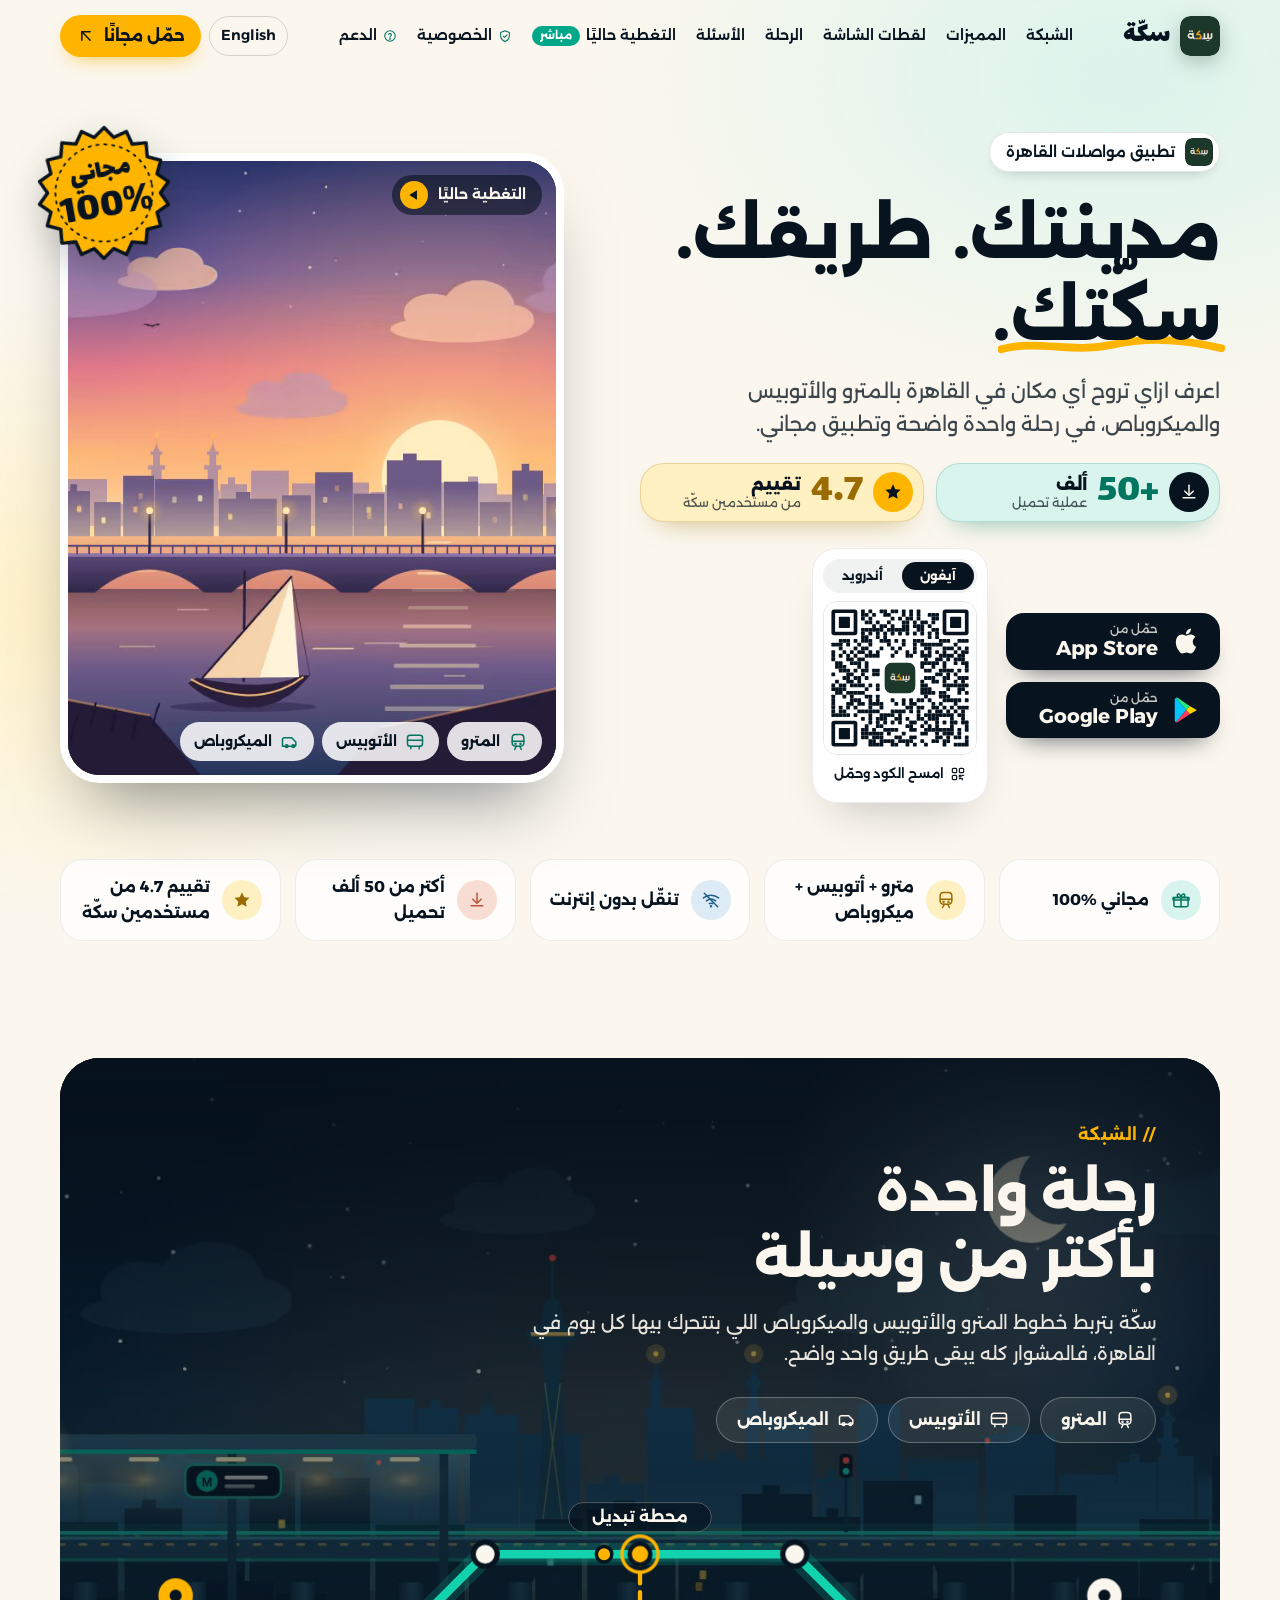
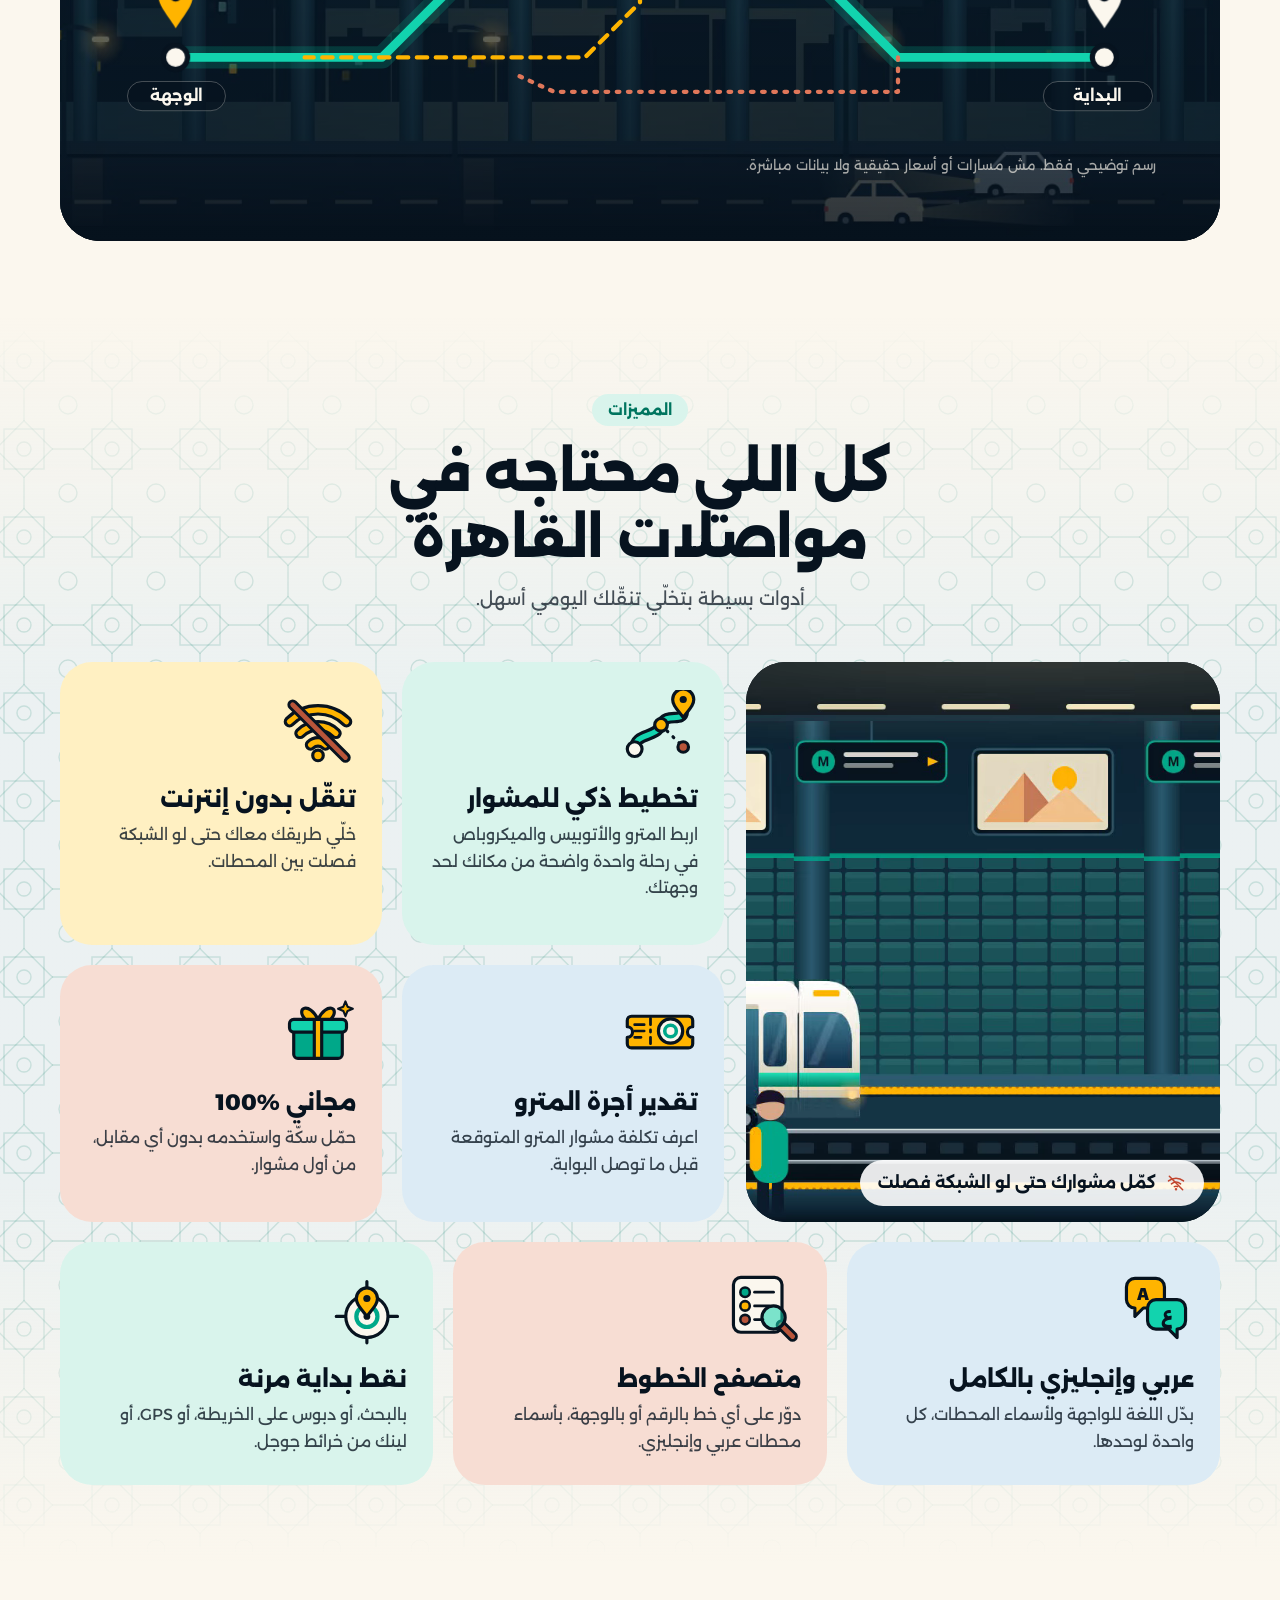
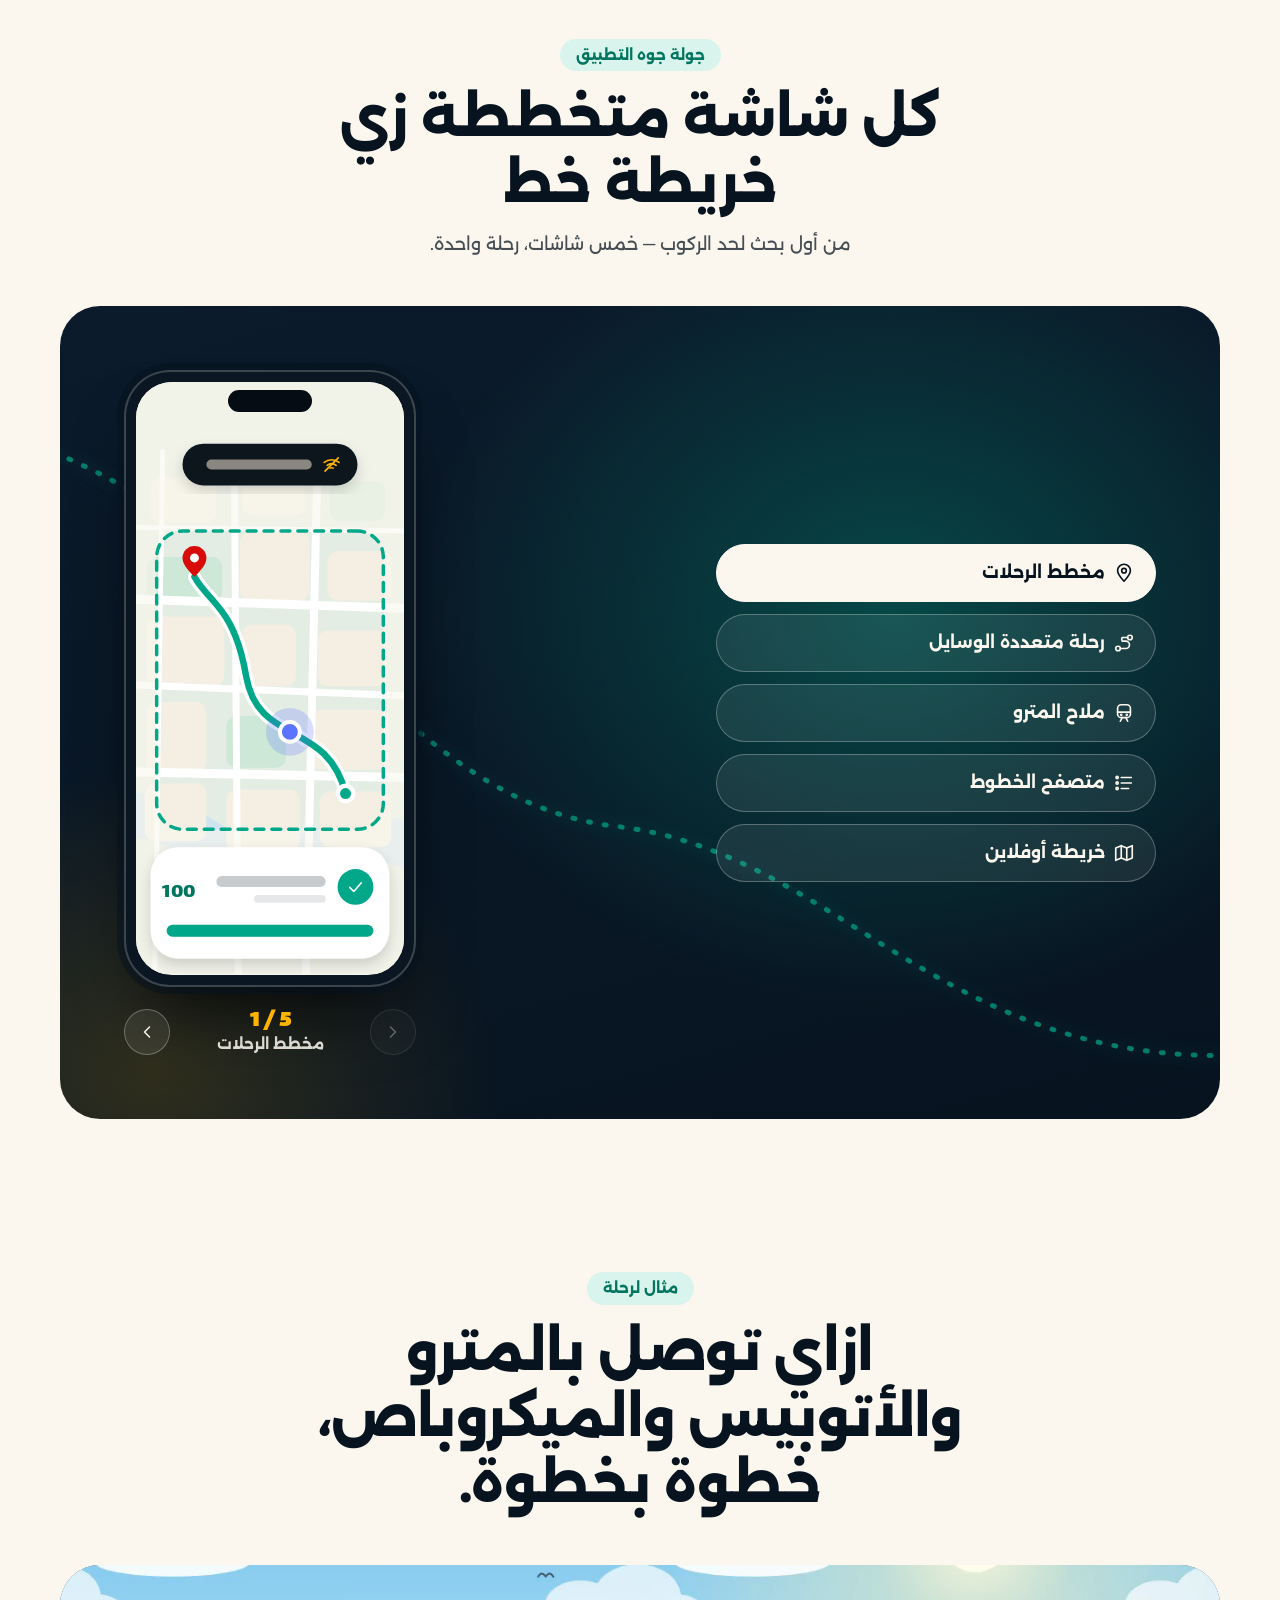
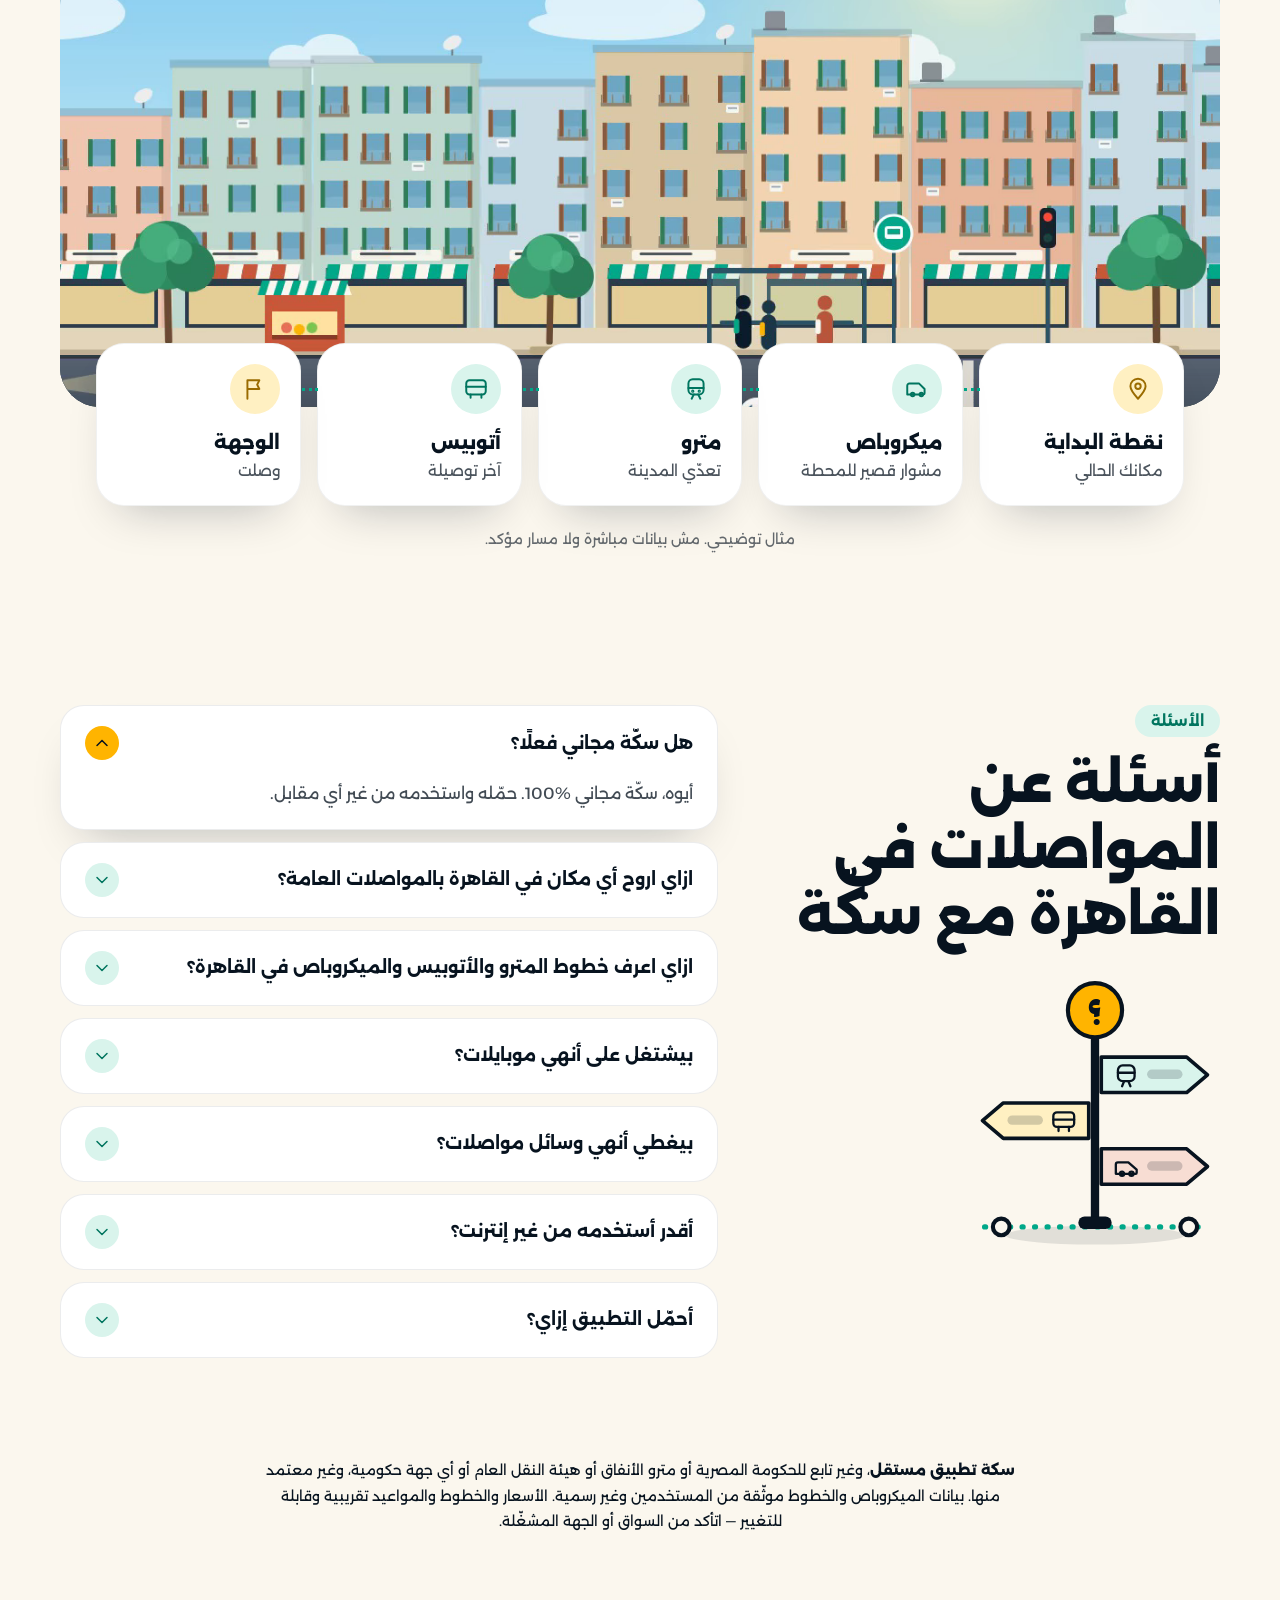
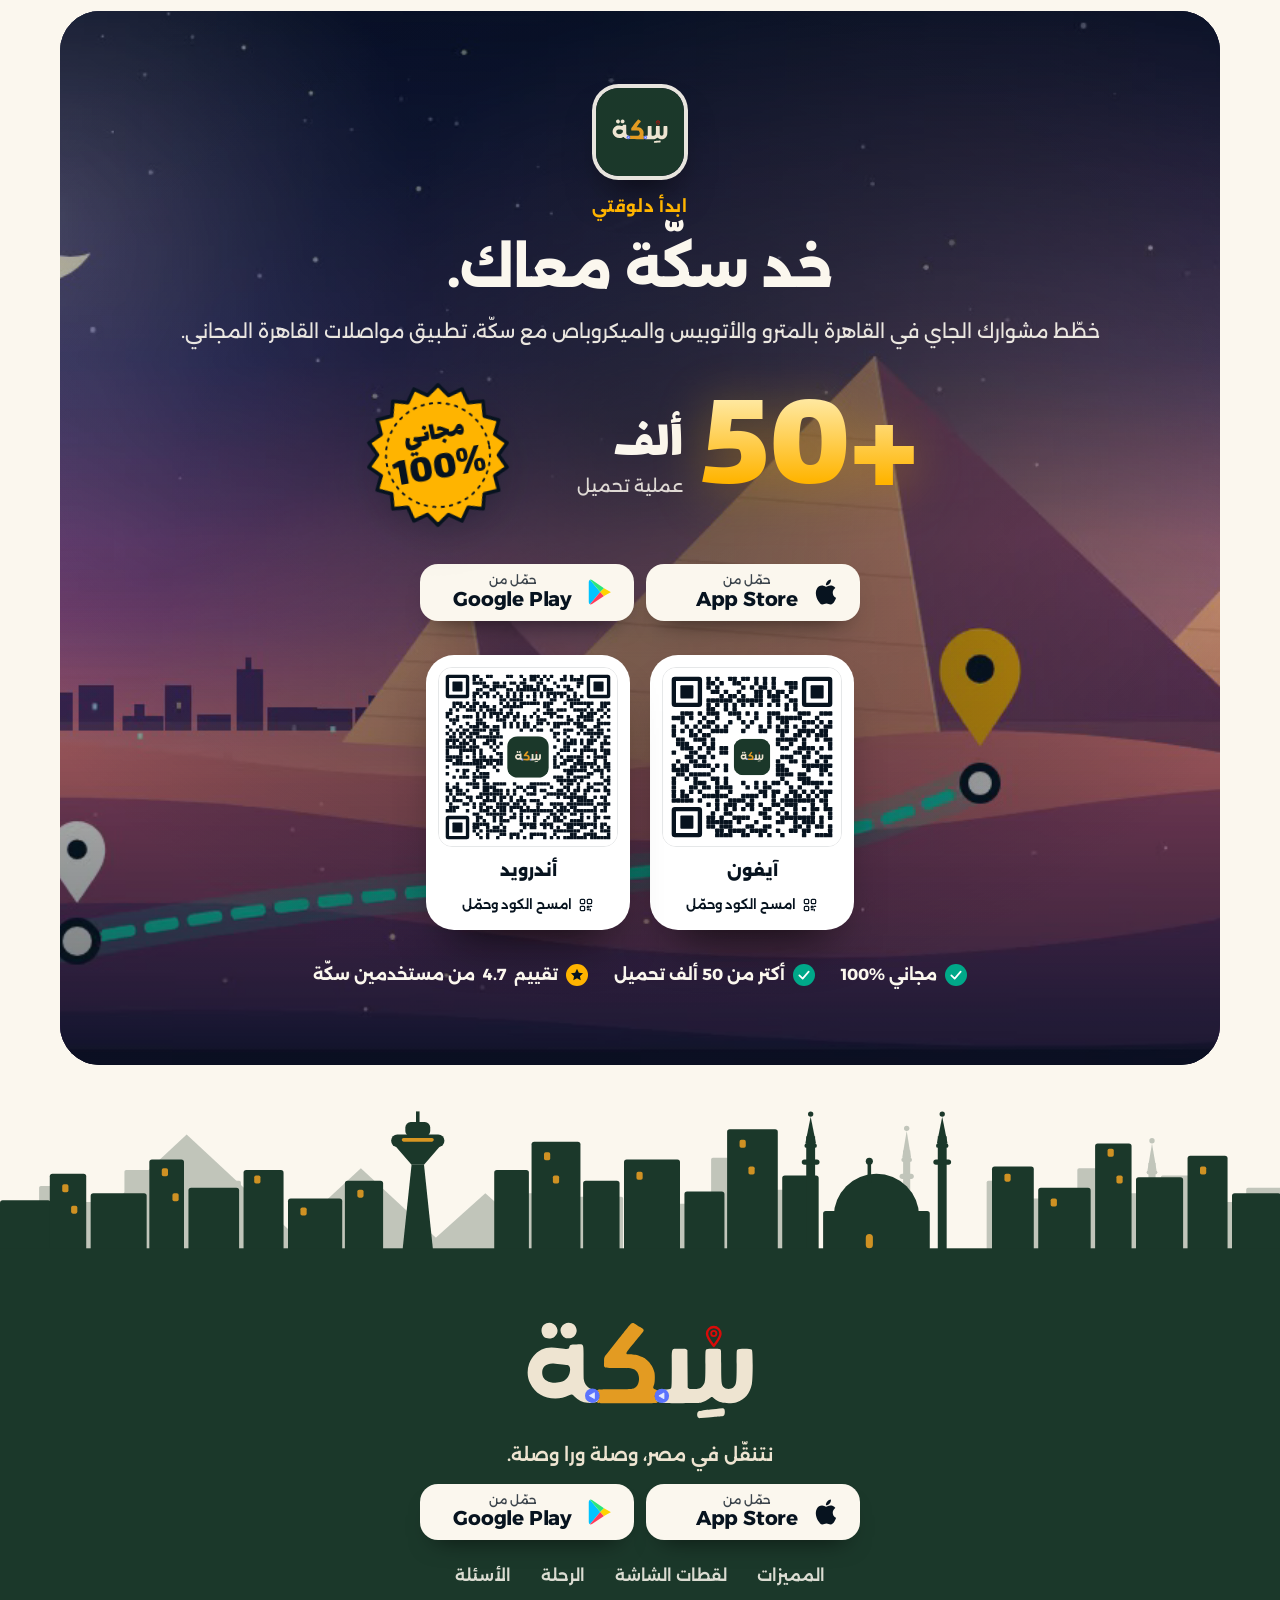
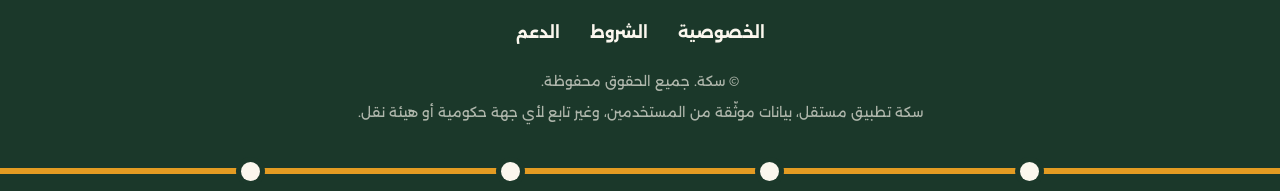
==== commit e3012f1e: "website: Terms section protecting Sekka and its data, footer rights line, robots.txt Built from sekk" ====
--- a/index.html
+++ b/index.html
@@ -39,12 +39,12 @@
     <link rel="preload" href="/fonts/lalezar.woff" as="font" type="font/woff" crossorigin />
     <!-- the page is prerendered; without JavaScript the scroll-in sections and the downloads counter would stay invisible -->
     <noscript><style>.reveal{opacity:1;transform:none}.stat-num[data-pending]{visibility:visible}</style></noscript>
-    <script type="module" crossorigin src="/assets/main-D7rNUNrt.js"></script>
-    <link rel="modulepreload" crossorigin href="/assets/graphics-B7ZfWfmI.js">
+    <script type="module" crossorigin src="/assets/main-D3KQV1ho.js"></script>
+    <link rel="modulepreload" crossorigin href="/assets/graphics-D6lzQR9e.js">
     <link rel="stylesheet" crossorigin href="/assets/graphics-BiXMYzwF.css">
     <link rel="stylesheet" crossorigin href="/assets/main-Dk-aZoKu.css">
   </head>
   <body>
-    <div id="root"><link rel="preload" as="image" href="/logo.svg"/><link rel="preload" as="image" href="/logo-wordmark.svg"/><div class="page"><a class="skip" href="#main">تخطَّ إلى المحتوى</a><header class="hdr  "><div class="wrap hdr-in"><a href="#hero" class="brand" aria-label="سكّة"><img src="/logo.svg" class="brand-logo" width="44" height="44" alt="" decoding="async" draggable="false"/><span>سكّة</span></a><nav class="nav" aria-label="Primary"><a href="#hero" class="nav-home">الرئيسية</a><a href="#network">الشبكة</a><a href="#features">المميزات</a><a href="#screens">لقطات الشاشة</a><a href="#journey">الرحلة</a><a href="#faq">الأسئلة</a><button type="button" class="nav-live"><span>التغطية حاليًا</span><span class="chip-live">مباشر</span></button><a class="nav-live nav-priv" href="/privacy/"><svg viewBox="0 0 24 24" class="ico sm" fill="none" stroke="currentColor" stroke-width="1.8" stroke-linecap="round" stroke-linejoin="round" aria-hidden="true" focusable="false"><path d="M12 3l7.500 3v5.500c0 4.500-3 8-7.500 10-4.500-2-7.500-5.500-7.500-10V6z"></path><path d="M9 12l2.200 2.200L15.500 10"></path></svg><span>الخصوصية</span></a><a class="nav-live nav-priv nav-sup" href="/support/"><svg viewBox="0 0 24 24" class="ico sm" fill="none" stroke="currentColor" stroke-width="1.8" stroke-linecap="round" stroke-linejoin="round" aria-hidden="true" focusable="false"><circle cx="12" cy="12" r="9"></circle><path d="M9.600 9.400a2.500 2.500 0 0 1 4.800.9c0 1.700-2.400 2.200-2.400 3.700"></path><circle cx="12" cy="17" r=".6" fill="currentColor"></circle></svg><span>الدعم</span></a><a class="btn btn-yellow nav-cta" href="#download"><span>حمّل مجانًا</span><svg viewBox="0 0 24 24" class="ico" fill="none" stroke="currentColor" stroke-width="1.8" stroke-linecap="round" stroke-linejoin="round" aria-hidden="true" focusable="false"><line x1="7" y1="17" x2="17" y2="7"></line><polyline points="7 7 17 7 17 17"></polyline></svg></a></nav><div class="hdr-act"><button type="button" class="lang">English</button><a class="btn btn-yellow" href="#download"><span>حمّل مجانًا</span><svg viewBox="0 0 24 24" class="ico" fill="none" stroke="currentColor" stroke-width="1.8" stroke-linecap="round" stroke-linejoin="round" aria-hidden="true" focusable="false"><line x1="7" y1="17" x2="17" y2="7"></line><polyline points="7 7 17 7 17 17"></polyline></svg></a><button type="button" class="burger" aria-expanded="false" aria-label="القائمة"><span></span><span></span><span></span></button></div></div></header><main id="main"><section id="hero" class="hero"><div class="wrap hero-grid"><div class="hero-copy"><p class="tag"><img src="/logo.svg" class="tag-logo" width="28" height="28" alt="" decoding="async" draggable="false"/>تطبيق مواصلات القاهرة</p><h1 class="h-hero" aria-label="مدينتك. طريقك. سكّتك."><span class="" style="animation-delay:0.1s">مدينتك.</span><span class="" style="animation-delay:0.22s">طريقك.</span><span class="mark" style="animation-delay:0.33999999999999997s">سكّتك.<svg viewBox="0 0 220 18" preserveAspectRatio="none" aria-hidden="true"><path d="M3 12 C40 3 70 16 110 8 S185 4 217 11" fill="none" stroke="#FFB400" stroke-width="7" stroke-linecap="round"></path></svg></span></h1><p class="lede">اعرف ازاي تروح أي مكان في القاهرة بالمترو والأتوبيس والميكروباص، في رحلة واحدة واضحة وتطبيق مجاني.</p><div class="stats"><div class="stat" role="group" aria-label="أكتر من 50 ألف عملية تحميل"><span class="stat-ico"><svg viewBox="0 0 24 24" class="ico" fill="none" stroke="currentColor" stroke-width="1.8" stroke-linecap="round" stroke-linejoin="round" aria-hidden="true" focusable="false"><path d="M12 4v11"></path><polyline points="7 11 12 16 17 11"></polyline><path d="M5 19h14"></path></svg></span><bdi dir="ltr" class="stat-num" aria-hidden="true" data-pending="">50<!-- -->+</bdi><span class="stat-txt" aria-hidden="true"><b>ألف</b><small>عملية تحميل</small></span></div><div class="stat stat-rating" role="group" aria-label="تقييم 4.7 نجوم من مستخدمين سكّة"><span class="stat-ico"><svg viewBox="0 0 24 24" class="ico" fill="currentColor" aria-hidden="true" focusable="false"><path d="M12 2.8l2.75 5.78 6.3.82-4.6 4.36 1.14 6.27L12 17.02l-5.59 3.03 1.14-6.27-4.6-4.36 6.3-.82z"></path></svg></span><bdi dir="ltr" class="stat-num" aria-hidden="true">4.7</bdi><span class="stat-txt" aria-hidden="true"><b>تقييم</b><small>من مستخدمين سكّة</small></span></div></div><div class="hero-actions"><div class="stores"><a class="store store-dark" href="https://apps.apple.com/us/app/sekka-%D8%B3%D9%83%D8%A9-%D9%85%D9%88%D8%A7%D8%B5%D9%84%D8%A7%D8%AA-%D8%A7%D9%84%D9%82%D8%A7%D9%87%D8%B1%D8%A9/id6812336357" target="_blank" rel="noopener noreferrer" aria-label="حمّل من App Store"><span class="store-ico"><svg viewBox="0 0 24 24" aria-hidden="true" focusable="false"><path fill="currentColor" d="M18.710 19.500C17.880 20.740 17 21.950 15.660 21.970C14.320 22 13.890 21.180 12.370 21.180C10.840 21.180 10.370 21.950 9.100 22C7.790 22.050 6.800 20.680 5.960 19.470C4.250 17 2.940 12.450 4.700 9.390C5.570 7.870 7.130 6.910 8.820 6.880C10.100 6.860 11.320 7.750 12.110 7.750C12.890 7.750 14.370 6.680 15.920 6.840C16.570 6.870 18.390 7.100 19.560 8.820C19.470 8.880 17.390 10.100 17.410 12.630C17.440 15.650 20.060 16.660 20.090 16.670C20.060 16.740 19.670 18.110 18.710 19.500ZM13 3.500C13.730 2.670 14.940 2.040 15.940 2C16.070 3.170 15.600 4.350 14.900 5.190C14.210 6.040 13.070 6.700 11.950 6.610C11.800 5.460 12.360 4.260 13 3.500Z"></path></svg></span><span class="store-txt"><small>حمّل من</small><b>App Store</b></span></a><a class="store store-dark" href="https://play.google.com/store/apps/details?id=com.sekka.transport&amp;hl=ar&amp;pli=1" target="_blank" rel="noopener noreferrer" aria-label="حمّل من Google Play"><span class="store-ico"><svg viewBox="0 0 24 24" aria-hidden="true" focusable="false"><path d="M4 2.200 L12.200 12 L4 21.800 Q3 21.300 3 20 V4 Q3 2.700 4 2.200Z" fill="#00C3FF"></path><path d="M4 2.200 Q4.700 1.900 5.600 2.400 L15.200 8.900 L12.200 12Z" fill="#2BE67A"></path><path d="M4 21.800 Q4.700 22.100 5.600 21.600 L15.200 15.100 L12.200 12Z" fill="#FF3A5A"></path><path d="M15.200 8.900 L20.200 11.700 Q21.200 12 20.200 12.300 L15.200 15.100 L12.200 12Z" fill="#FFD400"></path></svg></span><span class="store-txt"><small>حمّل من</small><b>Google Play</b></span></a></div><div class="qrbox"><div class="qr-tabs" role="tablist"><button type="button" role="tab" aria-selected="true">آيفون</button><button type="button" role="tab" aria-selected="false">أندرويد</button></div><div class="qr-wrap"><svg viewBox="-2 -2 41 41" class="qr" role="img" aria-label="كود QR: سكّة على App Store"><rect x="-2" y="-2" width="41" height="41" fill="#fff"></rect><g fill="#07131F"><rect x="7.99" y="-0.01" width="1.02" height="1.02" rx="0.16"></rect><rect x="9.99" y="-0.01" width="1.02" height="1.02" rx="0.16"></rect><rect x="12.99" y="-0.01" width="1.02" height="1.02" rx="0.16"></rect><rect x="13.99" y="-0.01" width="1.02" height="1.02" rx="0.16"></rect><rect x="15.99" y="-0.01" width="1.02" height="1.02" rx="0.16"></rect><rect x="16.99" y="-0.01" width="1.02" height="1.02" rx="0.16"></rect><rect x="18.99" y="-0.01" width="1.02" height="1.02" rx="0.16"></rect><rect x="20.99" y="-0.01" width="1.02" height="1.02" rx="0.16"></rect><rect x="22.99" y="-0.01" width="1.02" height="1.02" rx="0.16"></rect><rect x="7.99" y="0.99" width="1.02" height="1.02" rx="0.16"></rect><rect x="8.99" y="0.99" width="1.02" height="1.02" rx="0.16"></rect><rect x="10.99" y="0.99" width="1.02" height="1.02" rx="0.16"></rect><rect x="13.99" y="0.99" width="1.02" height="1.02" rx="0.16"></rect><rect x="14.99" y="0.99" width="1.02" height="1.02" rx="0.16"></rect><rect x="18.99" y="0.99" width="1.02" height="1.02" rx="0.16"></rect><rect x="20.99" y="0.99" width="1.02" height="1.02" rx="0.16"></rect><rect x="22.99" y="0.99" width="1.02" height="1.02" rx="0.16"></rect><rect x="25.99" y="0.99" width="1.02" height="1.02" rx="0.16"></rect><rect x="26.99" y="0.99" width="1.02" height="1.02" rx="0.16"></rect><rect x="27.99" y="0.99" width="1.02" height="1.02" rx="0.16"></rect><rect x="7.99" y="1.99" width="1.02" height="1.02" rx="0.16"></rect><rect x="9.99" y="1.99" width="1.02" height="1.02" rx="0.16"></rect><rect x="15.99" y="1.99" width="1.02" height="1.02" rx="0.16"></rect><rect x="17.99" y="1.99" width="1.02" height="1.02" rx="0.16"></rect><rect x="19.99" y="1.99" width="1.02" height="1.02" rx="0.16"></rect><rect x="20.99" y="1.99" width="1.02" height="1.02" rx="0.16"></rect><rect x="22.99" y="1.99" width="1.02" height="1.02" rx="0.16"></rect><rect x="26.99" y="1.99" width="1.02" height="1.02" rx="0.16"></rect><rect x="27.99" y="1.99" width="1.02" height="1.02" rx="0.16"></rect><rect x="8.99" y="2.99" width="1.02" height="1.02" rx="0.16"></rect><rect x="9.99" y="2.99" width="1.02" height="1.02" rx="0.16"></rect><rect x="11.99" y="2.99" width="1.02" height="1.02" rx="0.16"></rect><rect x="14.99" y="2.99" width="1.02" height="1.02" rx="0.16"></rect><rect x="18.99" y="2.99" width="1.02" height="1.02" rx="0.16"></rect><rect x="19.99" y="2.99" width="1.02" height="1.02" rx="0.16"></rect><rect x="21.99" y="2.99" width="1.02" height="1.02" rx="0.16"></rect><rect x="23.99" y="2.99" width="1.02" height="1.02" rx="0.16"></rect><rect x="24.99" y="2.99" width="1.02" height="1.02" rx="0.16"></rect><rect x="26.99" y="2.99" width="1.02" height="1.02" rx="0.16"></rect><rect x="10.99" y="3.99" width="1.02" height="1.02" rx="0.16"></rect><rect x="12.99" y="3.99" width="1.02" height="1.02" rx="0.16"></rect><rect x="13.99" y="3.99" width="1.02" height="1.02" rx="0.16"></rect><rect x="15.99" y="3.99" width="1.02" height="1.02" rx="0.16"></rect><rect x="18.99" y="3.99" width="1.02" height="1.02" rx="0.16"></rect><rect x="19.99" y="3.99" width="1.02" height="1.02" rx="0.16"></rect><rect x="21.99" y="3.99" width="1.02" height="1.02" rx="0.16"></rect><rect x="22.99" y="3.99" width="1.02" height="1.02" rx="0.16"></rect><rect x="23.99" y="3.99" width="1.02" height="1.02" rx="0.16"></rect><rect x="25.99" y="3.99" width="1.02" height="1.02" rx="0.16"></rect><rect x="7.99" y="4.99" width="1.02" height="1.02" rx="0.16"></rect><rect x="8.99" y="4.99" width="1.02" height="1.02" rx="0.16"></rect><rect x="9.99" y="4.99" width="1.02" height="1.02" rx="0.16"></rect><rect x="10.99" y="4.99" width="1.02" height="1.02" rx="0.16"></rect><rect x="11.99" y="4.99" width="1.02" height="1.02" rx="0.16"></rect><rect x="12.99" y="4.99" width="1.02" height="1.02" rx="0.16"></rect><rect x="14.99" y="4.99" width="1.02" height="1.02" rx="0.16"></rect><rect x="15.99" y="4.99" width="1.02" height="1.02" rx="0.16"></rect><rect x="16.99" y="4.99" width="1.02" height="1.02" rx="0.16"></rect><rect x="17.99" y="4.99" width="1.02" height="1.02" rx="0.16"></rect><rect x="18.99" y="4.99" width="1.02" height="1.02" rx="0.16"></rect><rect x="19.99" y="4.99" width="1.02" height="1.02" rx="0.16"></rect><rect x="22.99" y="4.99" width="1.02" height="1.02" rx="0.16"></rect><rect x="23.99" y="4.99" width="1.02" height="1.02" rx="0.16"></rect><rect x="26.99" y="4.99" width="1.02" height="1.02" rx="0.16"></rect><rect x="27.99" y="4.99" width="1.02" height="1.02" rx="0.16"></rect><rect x="7.99" y="5.99" width="1.02" height="1.02" rx="0.16"></rect><rect x="9.99" y="5.99" width="1.02" height="1.02" rx="0.16"></rect><rect x="11.99" y="5.99" width="1.02" height="1.02" rx="0.16"></rect><rect x="13.99" y="5.99" width="1.02" height="1.02" rx="0.16"></rect><rect x="15.99" y="5.99" width="1.02" height="1.02" rx="0.16"></rect><rect x="17.99" y="5.99" width="1.02" height="1.02" rx="0.16"></rect><rect x="19.99" y="5.99" width="1.02" height="1.02" rx="0.16"></rect><rect x="21.99" y="5.99" width="1.02" height="1.02" rx="0.16"></rect><rect x="23.99" y="5.99" width="1.02" height="1.02" rx="0.16"></rect><rect x="25.99" y="5.99" width="1.02" height="1.02" rx="0.16"></rect><rect x="27.99" y="5.99" width="1.02" height="1.02" rx="0.16"></rect><rect x="7.99" y="6.99" width="1.02" height="1.02" rx="0.16"></rect><rect x="8.99" y="6.99" width="1.02" height="1.02" rx="0.16"></rect><rect x="11.99" y="6.99" width="1.02" height="1.02" rx="0.16"></rect><rect x="13.99" y="6.99" width="1.02" height="1.02" rx="0.16"></rect><rect x="25.99" y="6.99" width="1.02" height="1.02" rx="0.16"></rect><rect x="27.99" y="6.99" width="1.02" height="1.02" rx="0.16"></rect><rect x="1.99" y="7.99" width="1.02" height="1.02" rx="0.16"></rect><rect x="2.99" y="7.99" width="1.02" height="1.02" rx="0.16"></rect><rect x="3.99" y="7.99" width="1.02" height="1.02" rx="0.16"></rect><rect x="5.99" y="7.99" width="1.02" height="1.02" rx="0.16"></rect><rect x="7.99" y="7.99" width="1.02" height="1.02" rx="0.16"></rect><rect x="8.99" y="7.99" width="1.02" height="1.02" rx="0.16"></rect><rect x="9.99" y="7.99" width="1.02" height="1.02" rx="0.16"></rect><rect x="12.99" y="7.99" width="1.02" height="1.02" rx="0.16"></rect><rect x="13.99" y="7.99" width="1.02" height="1.02" rx="0.16"></rect><rect x="14.99" y="7.99" width="1.02" height="1.02" rx="0.16"></rect><rect x="16.99" y="7.99" width="1.02" height="1.02" rx="0.16"></rect><rect x="18.99" y="7.99" width="1.02" height="1.02" rx="0.16"></rect><rect x="21.99" y="7.99" width="1.02" height="1.02" rx="0.16"></rect><rect x="22.99" y="7.99" width="1.02" height="1.02" rx="0.16"></rect><rect x="23.99" y="7.99" width="1.02" height="1.02" rx="0.16"></rect><rect x="28.99" y="7.99" width="1.02" height="1.02" rx="0.16"></rect><rect x="29.99" y="7.99" width="1.02" height="1.02" rx="0.16"></rect><rect x="30.99" y="7.99" width="1.02" height="1.02" rx="0.16"></rect><rect x="33.99" y="7.99" width="1.02" height="1.02" rx="0.16"></rect><rect x="34.99" y="7.99" width="1.02" height="1.02" rx="0.16"></rect><rect x="35.99" y="7.99" width="1.02" height="1.02" rx="0.16"></rect><rect x="-0.01" y="8.99" width="1.02" height="1.02" rx="0.16"></rect><rect x="0.99" y="8.99" width="1.02" height="1.02" rx="0.16"></rect><rect x="1.99" y="8.99" width="1.02" height="1.02" rx="0.16"></rect><rect x="3.99" y="8.99" width="1.02" height="1.02" rx="0.16"></rect><rect x="6.99" y="8.99" width="1.02" height="1.02" rx="0.16"></rect><rect x="9.99" y="8.99" width="1.02" height="1.02" rx="0.16"></rect><rect x="14.99" y="8.99" width="1.02" height="1.02" rx="0.16"></rect><rect x="18.99" y="8.99" width="1.02" height="1.02" rx="0.16"></rect><rect x="21.99" y="8.99" width="1.02" height="1.02" rx="0.16"></rect><rect x="23.99" y="8.99" width="1.02" height="1.02" rx="0.16"></rect><rect x="24.99" y="8.99" width="1.02" height="1.02" rx="0.16"></rect><rect x="25.99" y="8.99" width="1.02" height="1.02" rx="0.16"></rect><rect x="26.99" y="8.99" width="1.02" height="1.02" rx="0.16"></rect><rect x="27.99" y="8.99" width="1.02" height="1.02" rx="0.16"></rect><rect x="28.99" y="8.99" width="1.02" height="1.02" rx="0.16"></rect><rect x="32.99" y="8.99" width="1.02" height="1.02" rx="0.16"></rect><rect x="1.99" y="9.99" width="1.02" height="1.02" rx="0.16"></rect><rect x="5.99" y="9.99" width="1.02" height="1.02" rx="0.16"></rect><rect x="7.99" y="9.99" width="1.02" height="1.02" rx="0.16"></rect><rect x="8.99" y="9.99" width="1.02" height="1.02" rx="0.16"></rect><rect x="12.99" y="9.99" width="1.02" height="1.02" rx="0.16"></rect><rect x="15.99" y="9.99" width="1.02" height="1.02" rx="0.16"></rect><rect x="17.99" y="9.99" width="1.02" height="1.02" rx="0.16"></rect><rect x="21.99" y="9.99" width="1.02" height="1.02" rx="0.16"></rect><rect x="24.99" y="9.99" width="1.02" height="1.02" rx="0.16"></rect><rect x="25.99" y="9.99" width="1.02" height="1.02" rx="0.16"></rect><rect x="29.99" y="9.99" width="1.02" height="1.02" rx="0.16"></rect><rect x="30.99" y="9.99" width="1.02" height="1.02" rx="0.16"></rect><rect x="31.99" y="9.99" width="1.02" height="1.02" rx="0.16"></rect><rect x="33.99" y="9.99" width="1.02" height="1.02" rx="0.16"></rect><rect x="35.99" y="9.99" width="1.02" height="1.02" rx="0.16"></rect><rect x="-0.01" y="10.99" width="1.02" height="1.02" rx="0.16"></rect><rect x="2.99" y="10.99" width="1.02" height="1.02" rx="0.16"></rect><rect x="4.99" y="10.99" width="1.02" height="1.02" rx="0.16"></rect><rect x="6.99" y="10.99" width="1.02" height="1.02" rx="0.16"></rect><rect x="7.99" y="10.99" width="1.02" height="1.02" rx="0.16"></rect><rect x="9.99" y="10.99" width="1.02" height="1.02" rx="0.16"></rect><rect x="11.99" y="10.99" width="1.02" height="1.02" rx="0.16"></rect><rect x="16.99" y="10.99" width="1.02" height="1.02" rx="0.16"></rect><rect x="19.99" y="10.99" width="1.02" height="1.02" rx="0.16"></rect><rect x="21.99" y="10.99" width="1.02" height="1.02" rx="0.16"></rect><rect x="23.99" y="10.99" width="1.02" height="1.02" rx="0.16"></rect><rect x="25.99" y="10.99" width="1.02" height="1.02" rx="0.16"></rect><rect x="27.99" y="10.99" width="1.02" height="1.02" rx="0.16"></rect><rect x="29.99" y="10.99" width="1.02" height="1.02" rx="0.16"></rect><rect x="32.99" y="10.99" width="1.02" height="1.02" rx="0.16"></rect><rect x="34.99" y="10.99" width="1.02" height="1.02" rx="0.16"></rect><rect x="35.99" y="10.99" width="1.02" height="1.02" rx="0.16"></rect><rect x="-0.01" y="11.99" width="1.02" height="1.02" rx="0.16"></rect><rect x="1.99" y="11.99" width="1.02" height="1.02" rx="0.16"></rect><rect x="3.99" y="11.99" width="1.02" height="1.02" rx="0.16"></rect><rect x="5.99" y="11.99" width="1.02" height="1.02" rx="0.16"></rect><rect x="8.99" y="11.99" width="1.02" height="1.02" rx="0.16"></rect><rect x="9.99" y="11.99" width="1.02" height="1.02" rx="0.16"></rect><rect x="10.99" y="11.99" width="1.02" height="1.02" rx="0.16"></rect><rect x="11.99" y="11.99" width="1.02" height="1.02" rx="0.16"></rect><rect x="15.99" y="11.99" width="1.02" height="1.02" rx="0.16"></rect><rect x="19.99" y="11.99" width="1.02" height="1.02" rx="0.16"></rect><rect x="20.99" y="11.99" width="1.02" height="1.02" rx="0.16"></rect><rect x="23.99" y="11.99" width="1.02" height="1.02" rx="0.16"></rect><rect x="24.99" y="11.99" width="1.02" height="1.02" rx="0.16"></rect><rect x="25.99" y="11.99" width="1.02" height="1.02" rx="0.16"></rect><rect x="28.99" y="11.99" width="1.02" height="1.02" rx="0.16"></rect><rect x="29.99" y="11.99" width="1.02" height="1.02" rx="0.16"></rect><rect x="30.99" y="11.99" width="1.02" height="1.02" rx="0.16"></rect><rect x="31.99" y="11.99" width="1.02" height="1.02" rx="0.16"></rect><rect x="33.99" y="11.99" width="1.02" height="1.02" rx="0.16"></rect><rect x="34.99" y="11.99" width="1.02" height="1.02" rx="0.16"></rect><rect x="-0.01" y="12.99" width="1.02" height="1.02" rx="0.16"></rect><rect x="3.99" y="12.99" width="1.02" height="1.02" rx="0.16"></rect><rect x="4.99" y="12.99" width="1.02" height="1.02" rx="0.16"></rect><rect x="6.99" y="12.99" width="1.02" height="1.02" rx="0.16"></rect><rect x="7.99" y="12.99" width="1.02" height="1.02" rx="0.16"></rect><rect x="24.99" y="12.99" width="1.02" height="1.02" rx="0.16"></rect><rect x="27.99" y="12.99" width="1.02" height="1.02" rx="0.16"></rect><rect x="28.99" y="12.99" width="1.02" height="1.02" rx="0.16"></rect><rect x="30.99" y="12.99" width="1.02" height="1.02" rx="0.16"></rect><rect x="32.99" y="12.99" width="1.02" height="1.02" rx="0.16"></rect><rect x="33.99" y="12.99" width="1.02" height="1.02" rx="0.16"></rect><rect x="34.99" y="12.99" width="1.02" height="1.02" rx="0.16"></rect><rect x="0.99" y="13.99" width="1.02" height="1.02" rx="0.16"></rect><rect x="1.99" y="13.99" width="1.02" height="1.02" rx="0.16"></rect><rect x="4.99" y="13.99" width="1.02" height="1.02" rx="0.16"></rect><rect x="5.99" y="13.99" width="1.02" height="1.02" rx="0.16"></rect><rect x="6.99" y="13.99" width="1.02" height="1.02" rx="0.16"></rect><rect x="8.99" y="13.99" width="1.02" height="1.02" rx="0.16"></rect><rect x="23.99" y="13.99" width="1.02" height="1.02" rx="0.16"></rect><rect x="24.99" y="13.99" width="1.02" height="1.02" rx="0.16"></rect><rect x="25.99" y="13.99" width="1.02" height="1.02" rx="0.16"></rect><rect x="26.99" y="13.99" width="1.02" height="1.02" rx="0.16"></rect><rect x="27.99" y="13.99" width="1.02" height="1.02" rx="0.16"></rect><rect x="29.99" y="13.99" width="1.02" height="1.02" rx="0.16"></rect><rect x="32.99" y="13.99" width="1.02" height="1.02" rx="0.16"></rect><rect x="34.99" y="13.99" width="1.02" height="1.02" rx="0.16"></rect><rect x="35.99" y="13.99" width="1.02" height="1.02" rx="0.16"></rect><rect x="0.99" y="14.99" width="1.02" height="1.02" rx="0.16"></rect><rect x="1.99" y="14.99" width="1.02" height="1.02" rx="0.16"></rect><rect x="2.99" y="14.99" width="1.02" height="1.02" rx="0.16"></rect><rect x="6.99" y="14.99" width="1.02" height="1.02" rx="0.16"></rect><rect x="8.99" y="14.99" width="1.02" height="1.02" rx="0.16"></rect><rect x="23.99" y="14.99" width="1.02" height="1.02" rx="0.16"></rect><rect x="26.99" y="14.99" width="1.02" height="1.02" rx="0.16"></rect><rect x="29.99" y="14.99" width="1.02" height="1.02" rx="0.16"></rect><rect x="35.99" y="14.99" width="1.02" height="1.02" rx="0.16"></rect><rect x="1.99" y="15.99" width="1.02" height="1.02" rx="0.16"></rect><rect x="2.99" y="15.99" width="1.02" height="1.02" rx="0.16"></rect><rect x="3.99" y="15.99" width="1.02" height="1.02" rx="0.16"></rect><rect x="5.99" y="15.99" width="1.02" height="1.02" rx="0.16"></rect><rect x="7.99" y="15.99" width="1.02" height="1.02" rx="0.16"></rect><rect x="8.99" y="15.99" width="1.02" height="1.02" rx="0.16"></rect><rect x="10.99" y="15.99" width="1.02" height="1.02" rx="0.16"></rect><rect x="11.99" y="15.99" width="1.02" height="1.02" rx="0.16"></rect><rect x="24.99" y="15.99" width="1.02" height="1.02" rx="0.16"></rect><rect x="25.99" y="15.99" width="1.02" height="1.02" rx="0.16"></rect><rect x="28.99" y="15.99" width="1.02" height="1.02" rx="0.16"></rect><rect x="29.99" y="15.99" width="1.02" height="1.02" rx="0.16"></rect><rect x="30.99" y="15.99" width="1.02" height="1.02" rx="0.16"></rect><rect x="31.99" y="15.99" width="1.02" height="1.02" rx="0.16"></rect><rect x="33.99" y="15.99" width="1.02" height="1.02" rx="0.16"></rect><rect x="35.99" y="15.99" width="1.02" height="1.02" rx="0.16"></rect><rect x="-0.01" y="16.99" width="1.02" height="1.02" rx="0.16"></rect><rect x="3.99" y="16.99" width="1.02" height="1.02" rx="0.16"></rect><rect x="4.99" y="16.99" width="1.02" height="1.02" rx="0.16"></rect><rect x="7.99" y="16.99" width="1.02" height="1.02" rx="0.16"></rect><rect x="10.99" y="16.99" width="1.02" height="1.02" rx="0.16"></rect><rect x="11.99" y="16.99" width="1.02" height="1.02" rx="0.16"></rect><rect x="27.99" y="16.99" width="1.02" height="1.02" rx="0.16"></rect><rect x="28.99" y="16.99" width="1.02" height="1.02" rx="0.16"></rect><rect x="30.99" y="16.99" width="1.02" height="1.02" rx="0.16"></rect><rect x="32.99" y="16.99" width="1.02" height="1.02" rx="0.16"></rect><rect x="2.99" y="17.99" width="1.02" height="1.02" rx="0.16"></rect><rect x="3.99" y="17.99" width="1.02" height="1.02" rx="0.16"></rect><rect x="5.99" y="17.99" width="1.02" height="1.02" rx="0.16"></rect><rect x="6.99" y="17.99" width="1.02" height="1.02" rx="0.16"></rect><rect x="8.99" y="17.99" width="1.02" height="1.02" rx="0.16"></rect><rect x="24.99" y="17.99" width="1.02" height="1.02" rx="0.16"></rect><rect x="25.99" y="17.99" width="1.02" height="1.02" rx="0.16"></rect><rect x="26.99" y="17.99" width="1.02" height="1.02" rx="0.16"></rect><rect x="29.99" y="17.99" width="1.02" height="1.02" rx="0.16"></rect><rect x="30.99" y="17.99" width="1.02" height="1.02" rx="0.16"></rect><rect x="33.99" y="17.99" width="1.02" height="1.02" rx="0.16"></rect><rect x="34.99" y="17.99" width="1.02" height="1.02" rx="0.16"></rect><rect x="35.99" y="17.99" width="1.02" height="1.02" rx="0.16"></rect><rect x="0.99" y="18.99" width="1.02" height="1.02" rx="0.16"></rect><rect x="3.99" y="18.99" width="1.02" height="1.02" rx="0.16"></rect><rect x="4.99" y="18.99" width="1.02" height="1.02" rx="0.16"></rect><rect x="6.99" y="18.99" width="1.02" height="1.02" rx="0.16"></rect><rect x="23.99" y="18.99" width="1.02" height="1.02" rx="0.16"></rect><rect x="26.99" y="18.99" width="1.02" height="1.02" rx="0.16"></rect><rect x="27.99" y="18.99" width="1.02" height="1.02" rx="0.16"></rect><rect x="29.99" y="18.99" width="1.02" height="1.02" rx="0.16"></rect><rect x="32.99" y="18.99" width="1.02" height="1.02" rx="0.16"></rect><rect x="34.99" y="18.99" width="1.02" height="1.02" rx="0.16"></rect><rect x="-0.01" y="19.99" width="1.02" height="1.02" rx="0.16"></rect><rect x="1.99" y="19.99" width="1.02" height="1.02" rx="0.16"></rect><rect x="2.99" y="19.99" width="1.02" height="1.02" rx="0.16"></rect><rect x="4.99" y="19.99" width="1.02" height="1.02" rx="0.16"></rect><rect x="5.99" y="19.99" width="1.02" height="1.02" rx="0.16"></rect><rect x="6.99" y="19.99" width="1.02" height="1.02" rx="0.16"></rect><rect x="7.99" y="19.99" width="1.02" height="1.02" rx="0.16"></rect><rect x="9.99" y="19.99" width="1.02" height="1.02" rx="0.16"></rect><rect x="11.99" y="19.99" width="1.02" height="1.02" rx="0.16"></rect><rect x="23.99" y="19.99" width="1.02" height="1.02" rx="0.16"></rect><rect x="24.99" y="19.99" width="1.02" height="1.02" rx="0.16"></rect><rect x="29.99" y="19.99" width="1.02" height="1.02" rx="0.16"></rect><rect x="30.99" y="19.99" width="1.02" height="1.02" rx="0.16"></rect><rect x="31.99" y="19.99" width="1.02" height="1.02" rx="0.16"></rect><rect x="32.99" y="19.99" width="1.02" height="1.02" rx="0.16"></rect><rect x="33.99" y="19.99" width="1.02" height="1.02" rx="0.16"></rect><rect x="34.99" y="19.99" width="1.02" height="1.02" rx="0.16"></rect><rect x="35.99" y="19.99" width="1.02" height="1.02" rx="0.16"></rect><rect x="-0.01" y="20.99" width="1.02" height="1.02" rx="0.16"></rect><rect x="0.99" y="20.99" width="1.02" height="1.02" rx="0.16"></rect><rect x="1.99" y="20.99" width="1.02" height="1.02" rx="0.16"></rect><rect x="2.99" y="20.99" width="1.02" height="1.02" rx="0.16"></rect><rect x="8.99" y="20.99" width="1.02" height="1.02" rx="0.16"></rect><rect x="11.99" y="20.99" width="1.02" height="1.02" rx="0.16"></rect><rect x="23.99" y="20.99" width="1.02" height="1.02" rx="0.16"></rect><rect x="24.99" y="20.99" width="1.02" height="1.02" rx="0.16"></rect><rect x="25.99" y="20.99" width="1.02" height="1.02" rx="0.16"></rect><rect x="30.99" y="20.99" width="1.02" height="1.02" rx="0.16"></rect><rect x="33.99" y="20.99" width="1.02" height="1.02" rx="0.16"></rect><rect x="34.99" y="20.99" width="1.02" height="1.02" rx="0.16"></rect><rect x="0.99" y="21.99" width="1.02" height="1.02" rx="0.16"></rect><rect x="1.99" y="21.99" width="1.02" height="1.02" rx="0.16"></rect><rect x="3.99" y="21.99" width="1.02" height="1.02" rx="0.16"></rect><rect x="4.99" y="21.99" width="1.02" height="1.02" rx="0.16"></rect><rect x="5.99" y="21.99" width="1.02" height="1.02" rx="0.16"></rect><rect x="6.99" y="21.99" width="1.02" height="1.02" rx="0.16"></rect><rect x="7.99" y="21.99" width="1.02" height="1.02" rx="0.16"></rect><rect x="23.99" y="21.99" width="1.02" height="1.02" rx="0.16"></rect><rect x="24.99" y="21.99" width="1.02" height="1.02" rx="0.16"></rect><rect x="25.99" y="21.99" width="1.02" height="1.02" rx="0.16"></rect><rect x="26.99" y="21.99" width="1.02" height="1.02" rx="0.16"></rect><rect x="28.99" y="21.99" width="1.02" height="1.02" rx="0.16"></rect><rect x="29.99" y="21.99" width="1.02" height="1.02" rx="0.16"></rect><rect x="33.99" y="21.99" width="1.02" height="1.02" rx="0.16"></rect><rect x="35.99" y="21.99" width="1.02" height="1.02" rx="0.16"></rect><rect x="-0.01" y="22.99" width="1.02" height="1.02" rx="0.16"></rect><rect x="2.99" y="22.99" width="1.02" height="1.02" rx="0.16"></rect><rect x="4.99" y="22.99" width="1.02" height="1.02" rx="0.16"></rect><rect x="8.99" y="22.99" width="1.02" height="1.02" rx="0.16"></rect><rect x="9.99" y="22.99" width="1.02" height="1.02" rx="0.16"></rect><rect x="11.99" y="22.99" width="1.02" height="1.02" rx="0.16"></rect><rect x="24.99" y="22.99" width="1.02" height="1.02" rx="0.16"></rect><rect x="28.99" y="22.99" width="1.02" height="1.02" rx="0.16"></rect><rect x="29.99" y="22.99" width="1.02" height="1.02" rx="0.16"></rect><rect x="30.99" y="22.99" width="1.02" height="1.02" rx="0.16"></rect><rect x="-0.01" y="23.99" width="1.02" height="1.02" rx="0.16"></rect><rect x="4.99" y="23.99" width="1.02" height="1.02" rx="0.16"></rect><rect x="5.99" y="23.99" width="1.02" height="1.02" rx="0.16"></rect><rect x="6.99" y="23.99" width="1.02" height="1.02" rx="0.16"></rect><rect x="9.99" y="23.99" width="1.02" height="1.02" rx="0.16"></rect><rect x="11.99" y="23.99" width="1.02" height="1.02" rx="0.16"></rect><rect x="15.99" y="23.99" width="1.02" height="1.02" rx="0.16"></rect><rect x="18.99" y="23.99" width="1.02" height="1.02" rx="0.16"></rect><rect x="20.99" y="23.99" width="1.02" height="1.02" rx="0.16"></rect><rect x="22.99" y="23.99" width="1.02" height="1.02" rx="0.16"></rect><rect x="23.99" y="23.99" width="1.02" height="1.02" rx="0.16"></rect><rect x="25.99" y="23.99" width="1.02" height="1.02" rx="0.16"></rect><rect x="29.99" y="23.99" width="1.02" height="1.02" rx="0.16"></rect><rect x="30.99" y="23.99" width="1.02" height="1.02" rx="0.16"></rect><rect x="31.99" y="23.99" width="1.02" height="1.02" rx="0.16"></rect><rect x="32.99" y="23.99" width="1.02" height="1.02" rx="0.16"></rect><rect x="33.99" y="23.99" width="1.02" height="1.02" rx="0.16"></rect><rect x="35.99" y="23.99" width="1.02" height="1.02" rx="0.16"></rect><rect x="-0.01" y="24.99" width="1.02" height="1.02" rx="0.16"></rect><rect x="3.99" y="24.99" width="1.02" height="1.02" rx="0.16"></rect><rect x="4.99" y="24.99" width="1.02" height="1.02" rx="0.16"></rect><rect x="6.99" y="24.99" width="1.02" height="1.02" rx="0.16"></rect><rect x="7.99" y="24.99" width="1.02" height="1.02" rx="0.16"></rect><rect x="9.99" y="24.99" width="1.02" height="1.02" rx="0.16"></rect><rect x="10.99" y="24.99" width="1.02" height="1.02" rx="0.16"></rect><rect x="11.99" y="24.99" width="1.02" height="1.02" rx="0.16"></rect><rect x="12.99" y="24.99" width="1.02" height="1.02" rx="0.16"></rect><rect x="16.99" y="24.99" width="1.02" height="1.02" rx="0.16"></rect><rect x="18.99" y="24.99" width="1.02" height="1.02" rx="0.16"></rect><rect x="20.99" y="24.99" width="1.02" height="1.02" rx="0.16"></rect><rect x="21.99" y="24.99" width="1.02" height="1.02" rx="0.16"></rect><rect x="26.99" y="24.99" width="1.02" height="1.02" rx="0.16"></rect><rect x="28.99" y="24.99" width="1.02" height="1.02" rx="0.16"></rect><rect x="32.99" y="24.99" width="1.02" height="1.02" rx="0.16"></rect><rect x="-0.01" y="25.99" width="1.02" height="1.02" rx="0.16"></rect><rect x="1.99" y="25.99" width="1.02" height="1.02" rx="0.16"></rect><rect x="3.99" y="25.99" width="1.02" height="1.02" rx="0.16"></rect><rect x="5.99" y="25.99" width="1.02" height="1.02" rx="0.16"></rect><rect x="9.99" y="25.99" width="1.02" height="1.02" rx="0.16"></rect><rect x="12.99" y="25.99" width="1.02" height="1.02" rx="0.16"></rect><rect x="19.99" y="25.99" width="1.02" height="1.02" rx="0.16"></rect><rect x="20.99" y="25.99" width="1.02" height="1.02" rx="0.16"></rect><rect x="22.99" y="25.99" width="1.02" height="1.02" rx="0.16"></rect><rect x="23.99" y="25.99" width="1.02" height="1.02" rx="0.16"></rect><rect x="26.99" y="25.99" width="1.02" height="1.02" rx="0.16"></rect><rect x="27.99" y="25.99" width="1.02" height="1.02" rx="0.16"></rect><rect x="29.99" y="25.99" width="1.02" height="1.02" rx="0.16"></rect><rect x="31.99" y="25.99" width="1.02" height="1.02" rx="0.16"></rect><rect x="33.99" y="25.99" width="1.02" height="1.02" rx="0.16"></rect><rect x="34.99" y="25.99" width="1.02" height="1.02" rx="0.16"></rect><rect x="35.99" y="25.99" width="1.02" height="1.02" rx="0.16"></rect><rect x="-0.01" y="26.99" width="1.02" height="1.02" rx="0.16"></rect><rect x="1.99" y="26.99" width="1.02" height="1.02" rx="0.16"></rect><rect x="2.99" y="26.99" width="1.02" height="1.02" rx="0.16"></rect><rect x="6.99" y="26.99" width="1.02" height="1.02" rx="0.16"></rect><rect x="7.99" y="26.99" width="1.02" height="1.02" rx="0.16"></rect><rect x="8.99" y="26.99" width="1.02" height="1.02" rx="0.16"></rect><rect x="9.99" y="26.99" width="1.02" height="1.02" rx="0.16"></rect><rect x="10.99" y="26.99" width="1.02" height="1.02" rx="0.16"></rect><rect x="11.99" y="26.99" width="1.02" height="1.02" rx="0.16"></rect><rect x="15.99" y="26.99" width="1.02" height="1.02" rx="0.16"></rect><rect x="16.99" y="26.99" width="1.02" height="1.02" rx="0.16"></rect><rect x="17.99" y="26.99" width="1.02" height="1.02" rx="0.16"></rect><rect x="18.99" y="26.99" width="1.02" height="1.02" rx="0.16"></rect><rect x="20.99" y="26.99" width="1.02" height="1.02" rx="0.16"></rect><rect x="22.99" y="26.99" width="1.02" height="1.02" rx="0.16"></rect><rect x="25.99" y="26.99" width="1.02" height="1.02" rx="0.16"></rect><rect x="27.99" y="26.99" width="1.02" height="1.02" rx="0.16"></rect><rect x="28.99" y="26.99" width="1.02" height="1.02" rx="0.16"></rect><rect x="30.99" y="26.99" width="1.02" height="1.02" rx="0.16"></rect><rect x="32.99" y="26.99" width="1.02" height="1.02" rx="0.16"></rect><rect x="34.99" y="26.99" width="1.02" height="1.02" rx="0.16"></rect><rect x="-0.01" y="27.99" width="1.02" height="1.02" rx="0.16"></rect><rect x="0.99" y="27.99" width="1.02" height="1.02" rx="0.16"></rect><rect x="1.99" y="27.99" width="1.02" height="1.02" rx="0.16"></rect><rect x="2.99" y="27.99" width="1.02" height="1.02" rx="0.16"></rect><rect x="3.99" y="27.99" width="1.02" height="1.02" rx="0.16"></rect><rect x="5.99" y="27.99" width="1.02" height="1.02" rx="0.16"></rect><rect x="9.99" y="27.99" width="1.02" height="1.02" rx="0.16"></rect><rect x="12.99" y="27.99" width="1.02" height="1.02" rx="0.16"></rect><rect x="13.99" y="27.99" width="1.02" height="1.02" rx="0.16"></rect><rect x="14.99" y="27.99" width="1.02" height="1.02" rx="0.16"></rect><rect x="15.99" y="27.99" width="1.02" height="1.02" rx="0.16"></rect><rect x="17.99" y="27.99" width="1.02" height="1.02" rx="0.16"></rect><rect x="22.99" y="27.99" width="1.02" height="1.02" rx="0.16"></rect><rect x="24.99" y="27.99" width="1.02" height="1.02" rx="0.16"></rect><rect x="25.99" y="27.99" width="1.02" height="1.02" rx="0.16"></rect><rect x="26.99" y="27.99" width="1.02" height="1.02" rx="0.16"></rect><rect x="27.99" y="27.99" width="1.02" height="1.02" rx="0.16"></rect><rect x="28.99" y="27.99" width="1.02" height="1.02" rx="0.16"></rect><rect x="29.99" y="27.99" width="1.02" height="1.02" rx="0.16"></rect><rect x="30.99" y="27.99" width="1.02" height="1.02" rx="0.16"></rect><rect x="31.99" y="27.99" width="1.02" height="1.02" rx="0.16"></rect><rect x="33.99" y="27.99" width="1.02" height="1.02" rx="0.16"></rect><rect x="34.99" y="27.99" width="1.02" height="1.02" rx="0.16"></rect><rect x="7.99" y="28.99" width="1.02" height="1.02" rx="0.16"></rect><rect x="9.99" y="28.99" width="1.02" height="1.02" rx="0.16"></rect><rect x="11.99" y="28.99" width="1.02" height="1.02" rx="0.16"></rect><rect x="12.99" y="28.99" width="1.02" height="1.02" rx="0.16"></rect><rect x="13.99" y="28.99" width="1.02" height="1.02" rx="0.16"></rect><rect x="16.99" y="28.99" width="1.02" height="1.02" rx="0.16"></rect><rect x="17.99" y="28.99" width="1.02" height="1.02" rx="0.16"></rect><rect x="19.99" y="28.99" width="1.02" height="1.02" rx="0.16"></rect><rect x="22.99" y="28.99" width="1.02" height="1.02" rx="0.16"></rect><rect x="23.99" y="28.99" width="1.02" height="1.02" rx="0.16"></rect><rect x="25.99" y="28.99" width="1.02" height="1.02" rx="0.16"></rect><rect x="26.99" y="28.99" width="1.02" height="1.02" rx="0.16"></rect><rect x="27.99" y="28.99" width="1.02" height="1.02" rx="0.16"></rect><rect x="31.99" y="28.99" width="1.02" height="1.02" rx="0.16"></rect><rect x="34.99" y="28.99" width="1.02" height="1.02" rx="0.16"></rect><rect x="9.99" y="29.99" width="1.02" height="1.02" rx="0.16"></rect><rect x="11.99" y="29.99" width="1.02" height="1.02" rx="0.16"></rect><rect x="13.99" y="29.99" width="1.02" height="1.02" rx="0.16"></rect><rect x="15.99" y="29.99" width="1.02" height="1.02" rx="0.16"></rect><rect x="17.99" y="29.99" width="1.02" height="1.02" rx="0.16"></rect><rect x="20.99" y="29.99" width="1.02" height="1.02" rx="0.16"></rect><rect x="21.99" y="29.99" width="1.02" height="1.02" rx="0.16"></rect><rect x="24.99" y="29.99" width="1.02" height="1.02" rx="0.16"></rect><rect x="27.99" y="29.99" width="1.02" height="1.02" rx="0.16"></rect><rect x="29.99" y="29.99" width="1.02" height="1.02" rx="0.16"></rect><rect x="31.99" y="29.99" width="1.02" height="1.02" rx="0.16"></rect><rect x="32.99" y="29.99" width="1.02" height="1.02" rx="0.16"></rect><rect x="34.99" y="29.99" width="1.02" height="1.02" rx="0.16"></rect><rect x="35.99" y="29.99" width="1.02" height="1.02" rx="0.16"></rect><rect x="8.99" y="30.99" width="1.02" height="1.02" rx="0.16"></rect><rect x="11.99" y="30.99" width="1.02" height="1.02" rx="0.16"></rect><rect x="12.99" y="30.99" width="1.02" height="1.02" rx="0.16"></rect><rect x="19.99" y="30.99" width="1.02" height="1.02" rx="0.16"></rect><rect x="20.99" y="30.99" width="1.02" height="1.02" rx="0.16"></rect><rect x="23.99" y="30.99" width="1.02" height="1.02" rx="0.16"></rect><rect x="25.99" y="30.99" width="1.02" height="1.02" rx="0.16"></rect><rect x="27.99" y="30.99" width="1.02" height="1.02" rx="0.16"></rect><rect x="31.99" y="30.99" width="1.02" height="1.02" rx="0.16"></rect><rect x="35.99" y="30.99" width="1.02" height="1.02" rx="0.16"></rect><rect x="7.99" y="31.99" width="1.02" height="1.02" rx="0.16"></rect><rect x="8.99" y="31.99" width="1.02" height="1.02" rx="0.16"></rect><rect x="10.99" y="31.99" width="1.02" height="1.02" rx="0.16"></rect><rect x="13.99" y="31.99" width="1.02" height="1.02" rx="0.16"></rect><rect x="14.99" y="31.99" width="1.02" height="1.02" rx="0.16"></rect><rect x="15.99" y="31.99" width="1.02" height="1.02" rx="0.16"></rect><rect x="16.99" y="31.99" width="1.02" height="1.02" rx="0.16"></rect><rect x="20.99" y="31.99" width="1.02" height="1.02" rx="0.16"></rect><rect x="21.99" y="31.99" width="1.02" height="1.02" rx="0.16"></rect><rect x="24.99" y="31.99" width="1.02" height="1.02" rx="0.16"></rect><rect x="25.99" y="31.99" width="1.02" height="1.02" rx="0.16"></rect><rect x="26.99" y="31.99" width="1.02" height="1.02" rx="0.16"></rect><rect x="27.99" y="31.99" width="1.02" height="1.02" rx="0.16"></rect><rect x="28.99" y="31.99" width="1.02" height="1.02" rx="0.16"></rect><rect x="29.99" y="31.99" width="1.02" height="1.02" rx="0.16"></rect><rect x="30.99" y="31.99" width="1.02" height="1.02" rx="0.16"></rect><rect x="31.99" y="31.99" width="1.02" height="1.02" rx="0.16"></rect><rect x="33.99" y="31.99" width="1.02" height="1.02" rx="0.16"></rect><rect x="35.99" y="31.99" width="1.02" height="1.02" rx="0.16"></rect><rect x="7.99" y="32.99" width="1.02" height="1.02" rx="0.16"></rect><rect x="8.99" y="32.99" width="1.02" height="1.02" rx="0.16"></rect><rect x="9.99" y="32.99" width="1.02" height="1.02" rx="0.16"></rect><rect x="10.99" y="32.99" width="1.02" height="1.02" rx="0.16"></rect><rect x="11.99" y="32.99" width="1.02" height="1.02" rx="0.16"></rect><rect x="12.99" y="32.99" width="1.02" height="1.02" rx="0.16"></rect><rect x="14.99" y="32.99" width="1.02" height="1.02" rx="0.16"></rect><rect x="18.99" y="32.99" width="1.02" height="1.02" rx="0.16"></rect><rect x="23.99" y="32.99" width="1.02" height="1.02" rx="0.16"></rect><rect x="24.99" y="32.99" width="1.02" height="1.02" rx="0.16"></rect><rect x="27.99" y="32.99" width="1.02" height="1.02" rx="0.16"></rect><rect x="29.99" y="32.99" width="1.02" height="1.02" rx="0.16"></rect><rect x="30.99" y="32.99" width="1.02" height="1.02" rx="0.16"></rect><rect x="31.99" y="32.99" width="1.02" height="1.02" rx="0.16"></rect><rect x="33.99" y="32.99" width="1.02" height="1.02" rx="0.16"></rect><rect x="7.99" y="33.99" width="1.02" height="1.02" rx="0.16"></rect><rect x="8.99" y="33.99" width="1.02" height="1.02" rx="0.16"></rect><rect x="10.99" y="33.99" width="1.02" height="1.02" rx="0.16"></rect><rect x="11.99" y="33.99" width="1.02" height="1.02" rx="0.16"></rect><rect x="12.99" y="33.99" width="1.02" height="1.02" rx="0.16"></rect><rect x="16.99" y="33.99" width="1.02" height="1.02" rx="0.16"></rect><rect x="17.99" y="33.99" width="1.02" height="1.02" rx="0.16"></rect><rect x="20.99" y="33.99" width="1.02" height="1.02" rx="0.16"></rect><rect x="21.99" y="33.99" width="1.02" height="1.02" rx="0.16"></rect><rect x="27.99" y="33.99" width="1.02" height="1.02" rx="0.16"></rect><rect x="28.99" y="33.99" width="1.02" height="1.02" rx="0.16"></rect><rect x="30.99" y="33.99" width="1.02" height="1.02" rx="0.16"></rect><rect x="32.99" y="33.99" width="1.02" height="1.02" rx="0.16"></rect><rect x="33.99" y="33.99" width="1.02" height="1.02" rx="0.16"></rect><rect x="35.99" y="33.99" width="1.02" height="1.02" rx="0.16"></rect><rect x="9.99" y="34.99" width="1.02" height="1.02" rx="0.16"></rect><rect x="10.99" y="34.99" width="1.02" height="1.02" rx="0.16"></rect><rect x="12.99" y="34.99" width="1.02" height="1.02" rx="0.16"></rect><rect x="13.99" y="34.99" width="1.02" height="1.02" rx="0.16"></rect><rect x="14.99" y="34.99" width="1.02" height="1.02" rx="0.16"></rect><rect x="15.99" y="34.99" width="1.02" height="1.02" rx="0.16"></rect><rect x="17.99" y="34.99" width="1.02" height="1.02" rx="0.16"></rect><rect x="18.99" y="34.99" width="1.02" height="1.02" rx="0.16"></rect><rect x="19.99" y="34.99" width="1.02" height="1.02" rx="0.16"></rect><rect x="20.99" y="34.99" width="1.02" height="1.02" rx="0.16"></rect><rect x="23.99" y="34.99" width="1.02" height="1.02" rx="0.16"></rect><rect x="26.99" y="34.99" width="1.02" height="1.02" rx="0.16"></rect><rect x="27.99" y="34.99" width="1.02" height="1.02" rx="0.16"></rect><rect x="29.99" y="34.99" width="1.02" height="1.02" rx="0.16"></rect><rect x="30.99" y="34.99" width="1.02" height="1.02" rx="0.16"></rect><rect x="35.99" y="34.99" width="1.02" height="1.02" rx="0.16"></rect><rect x="9.99" y="35.99" width="1.02" height="1.02" rx="0.16"></rect><rect x="10.99" y="35.99" width="1.02" height="1.02" rx="0.16"></rect><rect x="11.99" y="35.99" width="1.02" height="1.02" rx="0.16"></rect><rect x="12.99" y="35.99" width="1.02" height="1.02" rx="0.16"></rect><rect x="15.99" y="35.99" width="1.02" height="1.02" rx="0.16"></rect><rect x="16.99" y="35.99" width="1.02" height="1.02" rx="0.16"></rect><rect x="19.99" y="35.99" width="1.02" height="1.02" rx="0.16"></rect><rect x="21.99" y="35.99" width="1.02" height="1.02" rx="0.16"></rect><rect x="24.99" y="35.99" width="1.02" height="1.02" rx="0.16"></rect><rect x="29.99" y="35.99" width="1.02" height="1.02" rx="0.16"></rect><rect x="32.99" y="35.99" width="1.02" height="1.02" rx="0.16"></rect><rect x="33.99" y="35.99" width="1.02" height="1.02" rx="0.16"></rect><rect x="34.99" y="35.99" width="1.02" height="1.02" rx="0.16"></rect><rect x="35.99" y="35.99" width="1.02" height="1.02" rx="0.16"></rect></g><g><rect x="0.5" y="0.5" width="6" height="6" rx="0.25" fill="none" stroke="#07131F" stroke-width="1"></rect><rect x="2" y="2" width="3" height="3" rx="0.2" fill="#07131F"></rect></g><g><rect x="30.5" y="0.5" width="6" height="6" rx="0.25" fill="none" stroke="#07131F" stroke-width="1"></rect><rect x="32" y="2" width="3" height="3" rx="0.2" fill="#07131F"></rect></g><g><rect x="0.5" y="30.5" width="6" height="6" rx="0.25" fill="none" stroke="#07131F" stroke-width="1"></rect><rect x="2" y="32" width="3" height="3" rx="0.2" fill="#07131F"></rect></g><g transform="translate(14 14)"><rect x="-0.4" y="-0.4" width="9.8" height="9.8" rx="2.5088000000000004" fill="#fff"></rect><image href="/logo.svg" x="0.3" y="0.3" width="8.4" height="8.4"></image></g></svg></div><p class="qr-cap"><svg viewBox="0 0 24 24" class="ico" fill="none" stroke="currentColor" stroke-width="1.8" stroke-linecap="round" stroke-linejoin="round" aria-hidden="true" focusable="false"><rect x="3.5" y="3.5" width="6.5" height="6.5" rx="1.5"></rect><rect x="14" y="3.5" width="6.5" height="6.5" rx="1.5"></rect><rect x="3.5" y="14" width="6.5" height="6.5" rx="1.5"></rect><path d="M14 14h2.5v2.5H14zM18.5 14H20.5M14 19h2.5M18.5 18.5v2"></path></svg>امسح الكود وحمّل</p></div></div></div><div class="hero-visual"><div class="vframe"><div class="scene " style="background-image:url(/media/nile-poster.jpg);background-position:60% 50%" role="img" aria-label="رسم توضيحي لقطر مترو بيعدّي كوبري على النيل وقت الغروب في القاهرة"><video muted="" loop="" playsInline="" autoPlay="" preload="auto" poster="/media/nile-poster.jpg" style="object-position:60% 50%;opacity:0"><source src="/media/nile.webm" type="video/webm"/><source src="/media/nile.mp4" type="video/mp4"/></video></div><ul class="vchips" aria-label="تطبيق مواصلات القاهرة"><li><svg viewBox="0 0 24 24" class="ico" fill="none" stroke="currentColor" stroke-width="1.8" stroke-linecap="round" stroke-linejoin="round" aria-hidden="true" focusable="false"><rect x="5" y="3" width="14" height="14" rx="4"></rect><path d="M5 11h14M8 21l2-4M16 21l-2-4"></path><circle cx="9" cy="14" r=".6"></circle><circle cx="15" cy="14" r=".6"></circle></svg><span>المترو</span></li><li><svg viewBox="0 0 24 24" class="ico" fill="none" stroke="currentColor" stroke-width="1.8" stroke-linecap="round" stroke-linejoin="round" aria-hidden="true" focusable="false"><rect x="3" y="4" width="18" height="13" rx="3"></rect><path d="M3 10h18M7 20v-3M17 20v-3"></path></svg><span>الأتوبيس</span></li><li><svg viewBox="0 0 24 24" class="ico" fill="none" stroke="currentColor" stroke-width="1.8" stroke-linecap="round" stroke-linejoin="round" aria-hidden="true" focusable="false"><path d="M3 16V9a2 2 0 0 1 2-2h9l5 5v4a1 1 0 0 1-1 1H3z"></path><circle cx="8" cy="17" r="1.6"></circle><circle cx="16" cy="17" r="1.6"></circle></svg><span>الميكروباص</span></li></ul><button type="button" class="vplay"><span>التغطية حاليًا</span><span class="play-dot"><svg viewBox="0 0 24 24" class="ico sm" fill="currentColor" aria-hidden="true" focusable="false"><polygon points="7,4 20,12 7,20"></polygon></svg></span></button></div><div class="seal" role="img" aria-label="مجاني ⁦100%⁩"><svg viewBox="-62 -62 124 124" aria-hidden="true"><polygon points="58.0,0.0 49.2,8.7 54.5,19.8 43.3,25.0 44.4,37.3 32.1,38.3 29.0,50.2 17.1,47.0 10.1,57.1 0.0,50.0 -10.1,57.1 -17.1,47.0 -29.0,50.2 -32.1,38.3 -44.4,37.3 -43.3,25.0 -54.5,19.8 -49.2,8.7 -58.0,0.0 -49.2,-8.7 -54.5,-19.8 -43.3,-25.0 -44.4,-37.3 -32.1,-38.3 -29.0,-50.2 -17.1,-47.0 -10.1,-57.1 -0.0,-50.0 10.1,-57.1 17.1,-47.0 29.0,-50.2 32.1,-38.3 44.4,-37.3 43.3,-25.0 54.5,-19.8 49.2,-8.7" fill="#FFB400" stroke="#07131F" stroke-width="3" stroke-linejoin="round"></polygon><circle r="43" fill="none" stroke="#07131F" stroke-width="1.6" stroke-dasharray="2 5" stroke-linecap="round"></circle></svg><span class="seal-top">مجاني</span><bdi dir="ltr" class="seal-big">⁦100%⁩</bdi></div></div></div><ul class="wrap trust"><li><span class="trust-ico"><svg viewBox="0 0 24 24" class="ico" fill="none" stroke="currentColor" stroke-width="1.8" stroke-linecap="round" stroke-linejoin="round" aria-hidden="true" focusable="false"><rect x="3.5" y="9" width="17" height="11" rx="2"></rect><path d="M2.5 9h19v3h-19zM12 9v11M12 9C9 9 7.5 7.8 7.5 6.3 7.5 4.7 9.5 4.4 10.6 5.6 11.5 6.5 12 9 12 9zM12 9c3 0 4.500-1.200 4.500-2.700 0-1.600-2-1.900-3.100-.7C12.500 6.500 12 9 12 9z"></path></svg></span>مجاني ⁦100%⁩</li><li><span class="trust-ico"><svg viewBox="0 0 24 24" class="ico" fill="none" stroke="currentColor" stroke-width="1.8" stroke-linecap="round" stroke-linejoin="round" aria-hidden="true" focusable="false"><rect x="5" y="3" width="14" height="14" rx="4"></rect><path d="M5 11h14M8 21l2-4M16 21l-2-4"></path><circle cx="9" cy="14" r=".6"></circle><circle cx="15" cy="14" r=".6"></circle></svg></span>مترو + أتوبيس + ميكروباص</li><li><span class="trust-ico"><svg viewBox="0 0 24 24" class="ico" fill="none" stroke="currentColor" stroke-width="1.8" stroke-linecap="round" stroke-linejoin="round" aria-hidden="true" focusable="false"><path d="M3 9.5a14 14 0 0 1 18 0M6.5 13a9 9 0 0 1 11 0M10 16.4a4 4 0 0 1 4 0"></path><circle cx="12" cy="19.4" r=".6" fill="currentColor"></circle><path d="M4 4l16 16"></path></svg></span>تنقّل بدون إنترنت</li><li><span class="trust-ico"><svg viewBox="0 0 24 24" class="ico" fill="none" stroke="currentColor" stroke-width="1.8" stroke-linecap="round" stroke-linejoin="round" aria-hidden="true" focusable="false"><path d="M12 4v11"></path><polyline points="7 11 12 16 17 11"></polyline><path d="M5 19h14"></path></svg></span>أكتر من 50 ألف تحميل</li><li><span class="trust-ico"><svg viewBox="0 0 24 24" class="ico" fill="currentColor" aria-hidden="true" focusable="false"><path d="M12 2.8l2.75 5.78 6.3.82-4.6 4.36 1.14 6.27L12 17.02l-5.59 3.03 1.14-6.27-4.6-4.36 6.3-.82z"></path></svg></span><span>تقييم <bdi dir="ltr">4.7</bdi> من مستخدمين سكّة</span></li></ul></section><section id="network" class="sec"><div class="wrap"><div class="reveal panel dark net" style="transition-delay:0ms"><div class="scene " style="background-image:url(/media/night-poster.jpg);background-position:50% 40%" role="img" aria-label="رسم توضيحي لمترو على خط معلّق فوق شارع في القاهرة بالليل"><video muted="" loop="" playsInline="" autoPlay="" preload="auto" poster="/media/night-poster.jpg" style="object-position:50% 40%;opacity:0"><source src="/media/night.webm" type="video/webm"/><source src="/media/night.mp4" type="video/mp4"/></video></div><div class="shade"></div><div class="net-in"><div class="net-head"><p class="eyebrow-y">// الشبكة</p><h2 class="h-sec">رحلة واحدة<br/>بأكتر من وسيلة</h2><p class="net-body">سكّة بتربط خطوط المترو والأتوبيس والميكروباص اللي بتتحرك بيها كل يوم في القاهرة، فالمشوار كله يبقى طريق واحد واضح.</p></div><div class="nd"><div class="chips2" role="group"><button type="button" class="chip2" aria-pressed="false"><svg viewBox="0 0 24 24" class="ico" fill="none" stroke="currentColor" stroke-width="1.8" stroke-linecap="round" stroke-linejoin="round" aria-hidden="true" focusable="false"><rect x="5" y="3" width="14" height="14" rx="4"></rect><path d="M5 11h14M8 21l2-4M16 21l-2-4"></path><circle cx="9" cy="14" r=".6"></circle><circle cx="15" cy="14" r=".6"></circle></svg><span>المترو</span></button><button type="button" class="chip2" aria-pressed="false"><svg viewBox="0 0 24 24" class="ico" fill="none" stroke="currentColor" stroke-width="1.8" stroke-linecap="round" stroke-linejoin="round" aria-hidden="true" focusable="false"><rect x="3" y="4" width="18" height="13" rx="3"></rect><path d="M3 10h18M7 20v-3M17 20v-3"></path></svg><span>الأتوبيس</span></button><button type="button" class="chip2" aria-pressed="false"><svg viewBox="0 0 24 24" class="ico" fill="none" stroke="currentColor" stroke-width="1.8" stroke-linecap="round" stroke-linejoin="round" aria-hidden="true" focusable="false"><path d="M3 16V9a2 2 0 0 1 2-2h9l5 5v4a1 1 0 0 1-1 1H3z"></path><circle cx="8" cy="17" r="1.6"></circle><circle cx="16" cy="17" r="1.6"></circle></svg><span>الميكروباص</span></button></div><svg viewBox="0 0 1200 320" class="nd-svg" aria-hidden="true" focusable="false" style="direction:ltr"><g transform="matrix(-1 0 0 1 1200 0)"><g style="opacity:1;transition:opacity .3s"><path d="M60 240 H300 L420 120 H780 L900 240 H1140" fill="none" stroke="#00A889" stroke-opacity=".24" stroke-width="26" stroke-linecap="round" stroke-linejoin="round"></path><path class="hud-draw" pathLength="1" d="M60 240 H300 L420 120 H780 L900 240 H1140" fill="none" stroke="#12D3AE" stroke-width="10" stroke-linecap="round" stroke-linejoin="round"></path><circle r="9" fill="#FFB400" stroke="#07131F" stroke-width="4"><animateMotion dur="8s" repeatCount="indefinite" path="M60 240 H300 L420 120 H780 L900 240 H1140"></animateMotion></circle></g><path class="hud-flow" style="opacity:1;transition:opacity .3s" d="M600 120 V176 L664 240 H990" fill="none" stroke="#FFB400" stroke-width="5" stroke-dasharray="12 10" stroke-linecap="round" stroke-linejoin="round"></path><path class="hud-flow" style="opacity:1;transition:opacity .3s" d="M300 240 V280 H700 L740 262" fill="none" stroke="#E0775A" stroke-width="5" stroke-dasharray="3 10" stroke-linecap="round" stroke-linejoin="round"></path><circle class="hud-node" style="animation-delay:0.8s" cx="60" cy="240" r="14" fill="#FBF7EE" stroke="#07131F" stroke-width="6"></circle><circle class="hud-node" style="animation-delay:1.05s" cx="420" cy="120" r="14" fill="#FBF7EE" stroke="#07131F" stroke-width="6"></circle><circle class="hud-node" style="animation-delay:1.3s" cx="780" cy="120" r="14" fill="#FBF7EE" stroke="#07131F" stroke-width="6"></circle><circle class="hud-node" style="animation-delay:1.55s" cx="1140" cy="240" r="14" fill="#FBF7EE" stroke="#07131F" stroke-width="6"></circle><circle class="hud-pulse" cx="600" cy="120" r="21" fill="none" stroke="#FFB400" stroke-width="4"></circle><circle cx="600" cy="120" r="12" fill="#FFB400" stroke="#07131F" stroke-width="5"></circle><g class="hud-pin" style="animation-delay:1.6s"><g transform="translate(60 206) scale(1) translate(-60 -206)"><path d="M60 206 c-13-20-20-27-20-38 a20 20 0 0 1 40 0 c0 11-7 18-20 38z" fill="#FBF7EE"></path><circle cx="60" cy="168" r="7" fill="#07131F"></circle></g></g><g class="hud-pin" style="animation-delay:2s"><g transform="translate(1140 206) scale(1) translate(-1140 -206)"><path d="M1140 206 c-13-20-20-27-20-38 a20 20 0 0 1 40 0 c0 11-7 18-20 38z" fill="#FFB400"></path><circle cx="1140" cy="168" r="7" fill="#07131F"></circle></g></g></g><g><rect x="1069" y="268" width="127" height="34" rx="17" fill="#07131F" fill-opacity=".66" stroke="#FBF7EE" stroke-opacity=".3"></rect><text x="1132.5" y="291" fill="#FBF7EE" font-size="18" font-weight="700" font-family="inherit" text-anchor="middle">البداية</text></g><g><rect x="4" y="268" width="114" height="34" rx="17" fill="#07131F" fill-opacity=".66" stroke="#FBF7EE" stroke-opacity=".3"></rect><text x="61" y="291" fill="#FBF7EE" font-size="18" font-weight="700" font-family="inherit" text-anchor="middle">الوجهة</text></g><g><rect x="517" y="60" width="166" height="34" rx="17" fill="#07131F" fill-opacity=".66" stroke="#FBF7EE" stroke-opacity=".3"></rect><text x="600" y="83" fill="#FBF7EE" font-size="18" font-weight="700" font-family="inherit" text-anchor="middle">محطة تبديل</text></g></svg></div><p class="net-note">رسم توضيحي فقط. مش مسارات أو أسعار حقيقية ولا بيانات مباشرة.</p></div></div></div></section><section id="features" class="sec sec-features"><div class="wrap"><div class="reveal sec-head" style="transition-delay:0ms"><p class="eyebrow">المميزات</p><h2 class="h-sec ink">كل اللي محتاجه في مواصلات القاهرة</h2><p class="sec-sub">أدوات بسيطة بتخلّي تنقّلك اليومي أسهل.</p></div><div class="feat-grid"><div class="reveal panel feat-video" style="transition-delay:0ms"><div class="scene " style="background-image:url(/media/station-poster.jpg);background-position:40% 50%" role="img" aria-label="رسم توضيحي لناس مستنيين على رصيف محطة مترو في القاهرة، وعلى اللافتة أيقونة مسار بدون إنترنت"><video muted="" loop="" playsInline="" autoPlay="" preload="auto" poster="/media/station-poster.jpg" style="object-position:40% 50%;opacity:0"><source src="/media/station.webm" type="video/webm"/><source src="/media/station.mp4" type="video/mp4"/></video></div><span class="vcap"><svg viewBox="0 0 24 24" class="ico" fill="none" stroke="currentColor" stroke-width="1.8" stroke-linecap="round" stroke-linejoin="round" aria-hidden="true" focusable="false"><path d="M3 9.5a14 14 0 0 1 18 0M6.5 13a9 9 0 0 1 11 0M10 16.4a4 4 0 0 1 4 0"></path><circle cx="12" cy="19.4" r=".6" fill="currentColor"></circle><path d="M4 4l16 16"></path></svg>كمّل مشوارك حتى لو الشبكة فصلت</span></div><div class="fcards"><article class="reveal fcard fc-plan" style="transition-delay:0ms"><svg viewBox="0 0 72 72" class="fart" aria-hidden="true" focusable="false"><g><path d="M12 56 C12 40 32 46 37 33 S58 32 58 20" fill="none" stroke="#07131F" stroke-width="11" stroke-linecap="round"></path><path d="M12 56 C12 40 32 46 37 33 S58 32 58 20" fill="none" stroke="#12D3AE" stroke-width="5" stroke-linecap="round"></path><path d="M37 33 L58 54" fill="none" stroke="#07131F" stroke-width="3" stroke-dasharray="1 7" stroke-linecap="round"></path><circle cx="12" cy="56" r="7" fill="#FBF7EE" stroke="#07131F" stroke-width="3" stroke-linejoin="round" stroke-linecap="round"></circle><circle cx="37" cy="33" r="6" fill="#FFB400" stroke="#07131F" stroke-width="3" stroke-linejoin="round" stroke-linecap="round"></circle><circle cx="58" cy="54" r="5" fill="#B8553A" stroke="#07131F" stroke-width="3" stroke-linejoin="round" stroke-linecap="round"></circle><path d="M58 20 c-7-9-10-12-10-17 a10 10 0 0 1 20 0 c0 5-3 8-10 17z" transform="translate(0 6)" fill="#FFB400" stroke="#07131F" stroke-width="3" stroke-linejoin="round" stroke-linecap="round"></path><circle cx="58" cy="9" r="3.4" fill="#07131F"></circle></g></svg><h3>تخطيط ذكي للمشوار</h3><p>اربط المترو والأتوبيس والميكروباص في رحلة واحدة واضحة من مكانك لحد وجهتك.</p></article><article class="reveal fcard fc-offline" style="transition-delay:90ms"><svg viewBox="0 0 72 72" class="fart" aria-hidden="true" focusable="false"><g><path d="M9 30 a38 38 0 0 1 54 0" fill="none" stroke="#07131F" stroke-width="11" stroke-linecap="round"></path><path d="M9 30 a38 38 0 0 1 54 0" fill="none" stroke="#FFB400" stroke-width="5" stroke-linecap="round"></path><path d="M19 41 a24 24 0 0 1 34 0" fill="none" stroke="#07131F" stroke-width="11" stroke-linecap="round"></path><path d="M19 41 a24 24 0 0 1 34 0" fill="none" stroke="#FFB400" stroke-width="5" stroke-linecap="round"></path><path d="M29 52 a10 10 0 0 1 14 0" fill="none" stroke="#07131F" stroke-width="11" stroke-linecap="round"></path><path d="M29 52 a10 10 0 0 1 14 0" fill="none" stroke="#FFB400" stroke-width="5" stroke-linecap="round"></path><circle cx="36" cy="62" r="5" fill="#FFB400" stroke="#07131F" stroke-width="3" stroke-linejoin="round" stroke-linecap="round"></circle><path d="M12 14 L62 64" stroke="#FBF7EE" stroke-width="12" stroke-linecap="round" opacity="0"></path><path d="M12 14 L62 64" stroke="#07131F" stroke-width="10" stroke-linecap="round"></path><path d="M12 14 L62 64" stroke="#B8553A" stroke-width="4.5" stroke-linecap="round"></path></g></svg><h3>تنقّل بدون إنترنت</h3><p>خلّي طريقك معاك حتى لو الشبكة فصلت بين المحطات.</p></article><article class="reveal fcard fc-fare" style="transition-delay:180ms"><svg viewBox="0 0 72 72" class="fart" aria-hidden="true" focusable="false"><g><path d="M9 22 h54 a4 4 0 0 1 4 4 v6 a5 5 0 0 0 0 10 v6 a4 4 0 0 1 -4 4 h-54 a4 4 0 0 1 -4 -4 v-6 a5 5 0 0 0 0 -10 v-6 a4 4 0 0 1 4 -4z" fill="#FFB400" stroke="#07131F" stroke-width="3" stroke-linejoin="round" stroke-linecap="round"></path><path d="M27 24 V30 M27 35 V37 M27 42 V48" stroke="#07131F" stroke-width="2.6" stroke-linecap="round"></path><circle cx="46" cy="36" r="11.500" fill="#FBF7EE" stroke="#07131F" stroke-width="3" stroke-linejoin="round" stroke-linecap="round"></circle><circle cx="46" cy="36" r="5.500" fill="none" stroke="#00A889" stroke-width="3.4"></circle><path d="M12 30 h9 M12 36 h9 M12 42 h6" stroke="#07131F" stroke-width="2.6" stroke-linecap="round"></path></g></svg><h3>تقدير أجرة المترو</h3><p>اعرف تكلفة مشوار المترو المتوقعة قبل ما توصل البوابة.</p></article><article class="reveal fcard fc-free" style="transition-delay:270ms"><svg viewBox="0 0 72 72" class="fart" aria-hidden="true" focusable="false"><g><rect x="13" y="34" width="46" height="28" rx="4" fill="#00A889" stroke="#07131F" stroke-width="3" stroke-linejoin="round" stroke-linecap="round"></rect><rect x="9" y="25" width="54" height="12" rx="4" fill="#12D3AE" stroke="#07131F" stroke-width="3" stroke-linejoin="round" stroke-linecap="round"></rect><rect x="32.500" y="25" width="7" height="37" fill="#FFB400" stroke="#07131F" stroke-width="3" stroke-linejoin="round"></rect><path d="M36 25 C28 8 14 14 24 25z" fill="#FFB400" stroke="#07131F" stroke-width="3" stroke-linejoin="round" stroke-linecap="round"></path><path d="M36 25 C44 8 58 14 48 25z" fill="#FFB400" stroke="#07131F" stroke-width="3" stroke-linejoin="round" stroke-linecap="round"></path><path d="M62 8 l2 5 5 2 -5 2 -2 5 -2 -5 -5 -2 5 -2z" fill="#FFB400" stroke="#07131F" stroke-width="2" stroke-linejoin="round"></path></g></svg><h3>مجاني ⁦100%⁩</h3><p>حمّل سكّة واستخدمه بدون أي مقابل، من أول مشوار.</p></article></div></div><div class="fcards fcards-more"><article class="reveal fcard fc-bilingual" style="transition-delay:0ms"><svg viewBox="0 0 72 72" class="fart" aria-hidden="true" focusable="false"><g><path d="M16 8 h20 a8 8 0 0 1 8 8 v12 a8 8 0 0 1 -8 8 h-12 l-8 8 v-8 a8 8 0 0 1 -8 -8 v-12 a8 8 0 0 1 8 -8z" fill="#FFB400" stroke="#07131F" stroke-width="3" stroke-linejoin="round" stroke-linecap="round"></path><path d="M36 28 h20 a8 8 0 0 1 8 8 v12 a8 8 0 0 1 -8 8 v8 l-8 -8 h-12 a8 8 0 0 1 -8 -8 v-12 a8 8 0 0 1 8 -8z" fill="#12D3AE" stroke="#07131F" stroke-width="3" stroke-linejoin="round" stroke-linecap="round"></path><text x="24" y="28.500" text-anchor="middle" font-size="19" fill="#07131F" style="font-family:var(--display)">A</text><text x="46" y="49.500" text-anchor="middle" font-size="21" fill="#07131F" style="font-family:var(--display)">ع</text></g></svg><h3>عربي وإنجليزي بالكامل</h3><p>بدّل اللغة للواجهة ولأسماء المحطات، كل واحدة لوحدها.</p></article><article class="reveal fcard fc-routes" style="transition-delay:90ms"><svg viewBox="0 0 72 72" class="fart" aria-hidden="true" focusable="false"><g><rect x="8" y="7" width="46" height="52" rx="7" fill="#FBF7EE" stroke="#07131F" stroke-width="3" stroke-linejoin="round" stroke-linecap="round"></rect><circle cx="19" cy="21" r="4.500" fill="#00A889" stroke="#07131F" stroke-width="2.400" stroke-linejoin="round" stroke-linecap="round"></circle><path d="M28 21 h18" stroke="#07131F" stroke-width="2.600" stroke-linecap="round"></path><circle cx="19" cy="34" r="4.500" fill="#FFB400" stroke="#07131F" stroke-width="2.400" stroke-linejoin="round" stroke-linecap="round"></circle><path d="M28 34 h14" stroke="#07131F" stroke-width="2.600" stroke-linecap="round"></path><circle cx="19" cy="47" r="4.500" fill="#B8553A" stroke="#07131F" stroke-width="2.400" stroke-linejoin="round" stroke-linecap="round"></circle><path d="M28 47 h8" stroke="#07131F" stroke-width="2.600" stroke-linecap="round"></path><path d="M53 52 L64 63" stroke="#07131F" stroke-width="10" stroke-linecap="round"></path><path d="M53 52 L64 63" stroke="#B8553A" stroke-width="4.500" stroke-linecap="round"></path><circle cx="46" cy="45" r="11" fill="#12D3AE" fill-opacity=".55" stroke="#07131F" stroke-width="3" stroke-linejoin="round" stroke-linecap="round"></circle></g></svg><h3>متصفح الخطوط</h3><p>دوّر على أي خط بالرقم أو بالوجهة، بأسماء محطات عربي وإنجليزي.</p></article><article class="reveal fcard fc-start" style="transition-delay:180ms"><svg viewBox="0 0 72 72" class="fart" aria-hidden="true" focusable="false"><g><path d="M34 11 V25 M34 63 V69 M5 44 H14 M54 44 H63" stroke="#07131F" stroke-width="3" stroke-linecap="round" fill="none"></path><circle cx="34" cy="44" r="20" fill="#FBF7EE" stroke="#07131F" stroke-width="3" stroke-linejoin="round" stroke-linecap="round"></circle><circle cx="34" cy="44" r="10" fill="none" stroke="#00A889" stroke-width="4"></circle><circle cx="34" cy="44" r="3.200" fill="#07131F"></circle><path d="M0 0 c-7-9-10-12-10-17 a10 10 0 0 1 20 0 c0 5-3 8-10 17z" transform="translate(34 44)" fill="#FFB400" stroke="#07131F" stroke-width="3" stroke-linejoin="round" stroke-linecap="round"></path><circle cx="34" cy="27" r="3.400" fill="#07131F"></circle></g></svg><h3>نقط بداية مرنة</h3><p>بالبحث، أو دبوس على الخريطة، أو GPS، أو لينك من خرائط جوجل.</p></article></div></div></section><section id="screens" class="sec sec-screens"><div class="wrap"><div class="reveal sec-head" style="transition-delay:0ms"><p class="eyebrow">جولة جوه التطبيق</p><h2 class="h-sec ink">كل شاشة متخططة زي خريطة خط</h2><p class="sec-sub">من أول بحث لحد الركوب — خمس شاشات، رحلة واحدة.</p></div><div class="reveal panel dark scr" style="transition-delay:0ms"><div class="scr-in" style="--dir:-1"><svg class="scr-route" viewBox="0 0 1000 640" preserveAspectRatio="none" aria-hidden="true" focusable="false"><path class="hud-flow" d="M-20 590 C240 600 330 430 520 410 S790 190 1020 110" fill="none" stroke="#00A889" stroke-width="5" stroke-linecap="round" stroke-dasharray="2 14" vector-effect="non-scaling-stroke" opacity=".7"></path></svg><div class="scr-side"><div class="chips2 scr-chips" role="tablist" aria-label="شاشات التطبيق"><button type="button" role="tab" id="scr-tab-0" class="chip2" aria-selected="true" aria-controls="scr-panel" tabindex="0"><svg viewBox="0 0 24 24" class="ico" fill="none" stroke="currentColor" stroke-width="1.8" stroke-linecap="round" stroke-linejoin="round" aria-hidden="true" focusable="false"><path d="M12 21c-5-5.500-7-8.500-7-11.500a7 7 0 0 1 14 0c0 3-2 6-7 11.500z"></path><circle cx="12" cy="9.500" r="2.500"></circle></svg><span>مخطط الرحلات</span></button><button type="button" role="tab" id="scr-tab-1" class="chip2" aria-selected="false" aria-controls="scr-panel" tabindex="-1"><svg viewBox="0 0 24 24" class="ico" fill="none" stroke="currentColor" stroke-width="1.8" stroke-linecap="round" stroke-linejoin="round" aria-hidden="true" focusable="false"><circle cx="5.500" cy="18" r="2.500"></circle><circle cx="18.500" cy="6" r="2.500"></circle><path d="M8 18h6a4 4 0 0 0 0-8h-4a4 4 0 0 1 0-4h6"></path></svg><span>رحلة متعددة الوسايل</span></button><button type="button" role="tab" id="scr-tab-2" class="chip2" aria-selected="false" aria-controls="scr-panel" tabindex="-1"><svg viewBox="0 0 24 24" class="ico" fill="none" stroke="currentColor" stroke-width="1.8" stroke-linecap="round" stroke-linejoin="round" aria-hidden="true" focusable="false"><rect x="5" y="3" width="14" height="14" rx="4"></rect><path d="M5 11h14M8 21l2-4M16 21l-2-4"></path><circle cx="9" cy="14" r=".6"></circle><circle cx="15" cy="14" r=".6"></circle></svg><span>ملاح المترو</span></button><button type="button" role="tab" id="scr-tab-3" class="chip2" aria-selected="false" aria-controls="scr-panel" tabindex="-1"><svg viewBox="0 0 24 24" class="ico" fill="none" stroke="currentColor" stroke-width="1.8" stroke-linecap="round" stroke-linejoin="round" aria-hidden="true" focusable="false"><path d="M9 6h11M9 12h11M9 18h8"></path><circle cx="4.500" cy="6" r="1.200"></circle><circle cx="4.500" cy="12" r="1.200"></circle><circle cx="4.500" cy="18" r="1.200"></circle></svg><span>متصفح الخطوط</span></button><button type="button" role="tab" id="scr-tab-4" class="chip2" aria-selected="false" aria-controls="scr-panel" tabindex="-1"><svg viewBox="0 0 24 24" class="ico" fill="none" stroke="currentColor" stroke-width="1.8" stroke-linecap="round" stroke-linejoin="round" aria-hidden="true" focusable="false"><path d="M3 6.500l6-2.500 6 2.500 6-2.500v13.500l-6 2.500-6-2.500-6 2.500z"></path><path d="M9 4v13.500M15 6.500V20"></path></svg><span>خريطة أوفلاين</span></button></div></div><div class="scr-stage"><div id="scr-panel" role="tabpanel" aria-labelledby="scr-tab-0" tabindex="0" class="scr-phone " style="--drag:0px"><div class="scr-screen"><div class="scr-slide" style="--o:0" aria-hidden="false"><div class="scr-ph art ph-0" aria-hidden="true"><svg class="scr-art" viewBox="0 0 272 596" preserveAspectRatio="xMidYMin slice" role="img" aria-label="مخطط الرحلات"><g transform="translate(272 0) scale(-1 1)"><g><rect width="272" height="596" fill="#E9F0E6"></rect><path d="M-10 500 C 60 470, 120 540, 190 500 S 290 470 300 470" fill="none" stroke="#CFE3F0" stroke-width="46" stroke-linecap="round"></path><rect x="14" y="170" width="64" height="50" rx="10" fill="#F4EFE2"></rect><rect x="96" y="150" width="70" height="70" rx="10" fill="#F4EFE2"></rect><rect x="184" y="176" width="76" height="44" rx="10" fill="#CDE8D6"></rect><rect x="18" y="250" width="70" height="56" rx="10" fill="#F4EFE2"></rect><rect x="110" y="244" width="54" height="62" rx="10" fill="#F4EFE2"></rect><rect x="182" y="236" width="78" height="70" rx="10" fill="#F4EFE2"></rect><rect x="16" y="330" width="80" height="60" rx="10" fill="#F4EFE2"></rect><rect x="120" y="336" width="60" height="52" rx="10" fill="#CDE8D6"></rect><rect x="200" y="322" width="60" height="70" rx="10" fill="#F4EFE2"></rect><rect x="14" y="412" width="72" height="56" rx="10" fill="#F4EFE2"></rect><rect x="106" y="410" width="74" height="62" rx="10" fill="#F4EFE2"></rect><rect x="200" y="404" width="62" height="58" rx="10" fill="#F4EFE2"></rect><rect x="20" y="100" width="56" height="40" rx="10" fill="#CDE8D6"></rect><rect x="100" y="90" width="64" height="44" rx="10" fill="#F4EFE2"></rect><rect x="190" y="96" width="66" height="46" rx="10" fill="#F4EFE2"></rect><g stroke="#fff" stroke-linecap="round" fill="none"><path d="M-10 228 L290 218" stroke-width="9"></path><path d="M-10 316 L290 304" stroke-width="7"></path><path d="M-10 398 L290 392" stroke-width="9"></path><path d="M88 70 L100 600" stroke-width="8"></path><path d="M172 70 L168 600" stroke-width="7"></path><path d="M244 70 L252 600" stroke-width="5"></path><path d="M-10 150 L290 146" stroke-width="5"></path></g></g><path d="M58 304 C 58 252, 112 266, 128 236 S 196 204, 214 182" fill="none" stroke="#fff" stroke-width="13" stroke-linecap="round"></path><path d="M58 304 C 58 252, 112 266, 128 236 S 196 204, 214 182" fill="none" stroke="#00A889" stroke-width="6.5" stroke-linecap="round"></path><path d="M128 236 C 150 262, 170 292, 196 300" fill="none" stroke="#FFB400" stroke-width="4" stroke-linecap="round" stroke-dasharray="1 9"></path><circle cx="58" cy="304" r="11" fill="#fff"></circle><circle cx="58" cy="304" r="6" fill="#00A889"></circle><g transform="translate(214 182)"><path d="M0 0c-9-9-12-14-12-19a12 12 0 0 1 24 0c0 5-3 10-12 19z" fill="#D90B09"></path><circle cy="-19" r="4.500" fill="#fff"></circle></g><defs><filter id="sa-sh-0" x="-10%" y="-10%" width="120%" height="130%"><feDropShadow dx="0" dy="6" stdDeviation="7" flood-color="#07131F" flood-opacity=".16"></feDropShadow></filter></defs><g filter="url(#sa-sh-0)"><rect x="16" y="58" width="240" height="88" rx="24" fill="#fff"></rect></g><circle cx="40" cy="84" r="6" fill="none" stroke="#00A889" stroke-width="3"></circle><path d="M40 92v14" stroke="#07131F" stroke-opacity=".25" stroke-width="2.500" stroke-linecap="round" stroke-dasharray="1 5"></path><g transform="translate(31 109) scale(0.75)" fill="none" stroke="#D90B09" stroke-width="1.9" stroke-linecap="round" stroke-linejoin="round"><path d="M12 21c-5-5.500-7-8.500-7-11.500a7 7 0 0 1 14 0c0 3-2 6-7 11.500z"></path><circle cx="12" cy="9.500" r="2.500"></circle></g><rect x="58" y="79" width="118" height="10" rx="5" fill="#07131F" opacity="0.2"></rect><rect x="58" y="113" width="92" height="10" rx="5" fill="#07131F" opacity="0.2"></rect><path d="M58 101h178" stroke="#07131F" stroke-opacity=".08" stroke-width="1.500"></path><circle cx="232" cy="101" r="14" fill="#D9F4EC"></circle><g transform="translate(224 93) scale(0.6666666666666666)" fill="none" stroke="#00755F" stroke-width="1.9" stroke-linecap="round" stroke-linejoin="round"><path d="M7 4v14M7 18l-3-3M7 18l3-3M17 20V6M17 6l-3 3M17 6l3 3"></path></g><g filter="url(#sa-sh-0)"><rect x="0" y="336" width="272" height="300" rx="30" fill="#FBF7EE"></rect></g><rect x="116" y="346" width="40" height="5" rx="2.500" fill="#07131F" opacity=".16"></rect><g><rect x="14" y="364" width="244" height="66" rx="20" fill="#D9F4EC" stroke="#00A889" stroke-width="2.5"></rect><circle cx="46" cy="397" r="20" fill="#fff"></circle><g transform="translate(35 386) scale(0.9166666666666666)" fill="none" stroke="#00755F" stroke-width="1.9" stroke-linecap="round" stroke-linejoin="round"><rect x="5" y="3" width="14" height="14" rx="4"></rect><path d="M5 11h14M8 21l2-4M16 21l-2-4"></path><circle cx="9" cy="14" r=".6"></circle><circle cx="15" cy="14" r=".6"></circle></g><rect x="76" y="381" width="100" height="10" rx="5" fill="#07131F" opacity="0.22"></rect><rect x="76" y="400" width="64" height="8" rx="4" fill="#07131F" opacity="0.1"></rect><text transform="translate(226 396) scale(-1 1)" text-anchor="middle" font-family="Lalezar, Alexandria, system-ui, sans-serif" font-size="26" fill="#00755F">35</text><rect x="212" y="407" width="28" height="6" rx="3" fill="#07131F" opacity="0.12"></rect></g><g><rect x="14" y="440" width="244" height="66" rx="20" fill="#fff" stroke="rgba(7,19,31,.07)" stroke-width="1.5"></rect><circle cx="46" cy="473" r="20" fill="#FFF0C2"></circle><g transform="translate(35 462) scale(0.9166666666666666)" fill="none" stroke="#07131F" stroke-width="1.9" stroke-linecap="round" stroke-linejoin="round"><rect x="3" y="4" width="18" height="13" rx="3"></rect><path d="M3 10h18M7 20v-3M17 20v-3"></path></g><rect x="76" y="457" width="100" height="10" rx="5" fill="#07131F" opacity="0.22"></rect><rect x="76" y="476" width="64" height="8" rx="4" fill="#07131F" opacity="0.1"></rect><text transform="translate(226 472) scale(-1 1)" text-anchor="middle" font-family="Lalezar, Alexandria, system-ui, sans-serif" font-size="26" fill="#07131F">48</text><rect x="212" y="483" width="28" height="6" rx="3" fill="#07131F" opacity="0.12"></rect></g><g><rect x="14" y="516" width="244" height="66" rx="20" fill="#fff" stroke="rgba(7,19,31,.07)" stroke-width="1.5"></rect><circle cx="46" cy="549" r="20" fill="#F7DDD3"></circle><g transform="translate(35 538) scale(0.9166666666666666)" fill="none" stroke="#07131F" stroke-width="1.9" stroke-linecap="round" stroke-linejoin="round"><path d="M3 16V9a2 2 0 0 1 2-2h9l5 5v4a1 1 0 0 1-1 1H3z"></path><circle cx="8" cy="17" r="1.6"></circle><circle cx="16" cy="17" r="1.6"></circle></g><rect x="76" y="533" width="100" height="10" rx="5" fill="#07131F" opacity="0.22"></rect><rect x="76" y="552" width="64" height="8" rx="4" fill="#07131F" opacity="0.1"></rect><text transform="translate(226 548) scale(-1 1)" text-anchor="middle" font-family="Lalezar, Alexandria, system-ui, sans-serif" font-size="26" fill="#07131F">52</text><rect x="212" y="559" width="28" height="6" rx="3" fill="#07131F" opacity="0.12"></rect></g></g></svg></div></div><div class="scr-slide" style="--o:1" aria-hidden="true" inert=""><div class="scr-ph art ph-1" aria-hidden="true"><svg class="scr-art" viewBox="0 0 272 596" preserveAspectRatio="xMidYMin slice" role="img" aria-label="رحلة متعددة الوسايل"><g transform="translate(272 0) scale(-1 1)"><rect width="272" height="596" fill="#FBF7EE"></rect><circle cx="238" cy="470" r="120" fill="#D9F4EC" opacity=".7"></circle><circle cx="20" cy="120" r="90" fill="#FFF0C2" opacity=".8"></circle><defs><filter id="sa-sh-1" x="-10%" y="-10%" width="120%" height="130%"><feDropShadow dx="0" dy="6" stdDeviation="7" flood-color="#07131F" flood-opacity=".16"></feDropShadow></filter></defs><g filter="url(#sa-sh-1)"><rect x="16" y="58" width="240" height="98" rx="26" fill="#07131F"></rect></g><text transform="translate(64 124) scale(-1 1)" text-anchor="middle" font-family="Lalezar, Alexandria, system-ui, sans-serif" font-size="56" fill="#FFB400">42</text><path d="M104 74v66" stroke="#fff" stroke-opacity=".16" stroke-width="1.500"></path><rect x="118" y="80" width="96" height="10" rx="5" fill="#EEE4D1" opacity="0.5"></rect><rect x="118" y="98" width="60" height="8" rx="4" fill="#EEE4D1" opacity="0.24"></rect><circle cx="132" cy="130" r="14" fill="#D9F4EC"></circle><g transform="translate(124 122) scale(0.6666666666666666)" fill="none" stroke="#07131F" stroke-width="1.9" stroke-linecap="round" stroke-linejoin="round"><rect x="5" y="3" width="14" height="14" rx="4"></rect><path d="M5 11h14M8 21l2-4M16 21l-2-4"></path><circle cx="9" cy="14" r=".6"></circle><circle cx="15" cy="14" r=".6"></circle></g><circle cx="164" cy="130" r="14" fill="#F7DDD3"></circle><g transform="translate(156 122) scale(0.6666666666666666)" fill="none" stroke="#07131F" stroke-width="1.9" stroke-linecap="round" stroke-linejoin="round"><path d="M3 16V9a2 2 0 0 1 2-2h9l5 5v4a1 1 0 0 1-1 1H3z"></path><circle cx="8" cy="17" r="1.6"></circle><circle cx="16" cy="17" r="1.6"></circle></g><circle cx="196" cy="130" r="14" fill="#EEE4D1"></circle><g transform="translate(188 122) scale(0.6666666666666666)" fill="none" stroke="#07131F" stroke-width="1.9" stroke-linecap="round" stroke-linejoin="round"><circle cx="13" cy="4.5" r="1.8"></circle><path d="M10 21l2.2-6-2.4-2.6 1.2-4.4 3.4 2.2 2.4.4M9 10.5l-2.6 1.7M12.200 15l3.800 1.800 1 3.200"></path></g><path d="M146 130h4M178 130h4" stroke="#fff" stroke-opacity=".5" stroke-width="2.500" stroke-linecap="round"></path><circle cx="44" cy="184" r="9" fill="#fff" stroke="#00A889" stroke-width="4"></circle><g><path d="M44 198V262" stroke="#E8D8B9" stroke-width="5" stroke-linecap="round" stroke-dasharray="1 9"></path><circle cx="44" cy="230" r="18" fill="#EEE4D1"></circle><g transform="translate(34 220) scale(0.8333333333333334)" fill="none" stroke="#07131F" stroke-width="1.9" stroke-linecap="round" stroke-linejoin="round"><circle cx="13" cy="4.5" r="1.8"></circle><path d="M10 21l2.2-6-2.4-2.6 1.2-4.4 3.4 2.2 2.4.4M9 10.5l-2.6 1.7M12.200 15l3.800 1.800 1 3.200"></path></g><circle cx="44" cy="270" r="6" fill="#fff" stroke="#07131F" stroke-opacity="0.35" stroke-width="3.500"></circle><rect x="78" y="203" width="178" height="54" rx="18" fill="#fff" stroke="rgba(7,19,31,.07)" stroke-width="1.500"></rect><rect x="92" y="215" width="70" height="9" rx="4.5" fill="#07131F" opacity="0.2"></rect><rect x="92" y="233" width="44" height="7" rx="3.5" fill="#07131F" opacity="0.1"></rect><text transform="translate(228 238) scale(-1 1)" text-anchor="middle" font-family="Lalezar, Alexandria, system-ui, sans-serif" font-size="22" fill="#07131F">6</text></g><g><path d="M44 278V372" stroke="#00A889" stroke-width="9" stroke-linecap="round"></path><circle cx="44" cy="325" r="18" fill="#D9F4EC"></circle><g transform="translate(34 315) scale(0.8333333333333334)" fill="none" stroke="#07131F" stroke-width="1.9" stroke-linecap="round" stroke-linejoin="round"><rect x="5" y="3" width="14" height="14" rx="4"></rect><path d="M5 11h14M8 21l2-4M16 21l-2-4"></path><circle cx="9" cy="14" r=".6"></circle><circle cx="15" cy="14" r=".6"></circle></g><circle cx="44" cy="380" r="6" fill="#fff" stroke="#00A889" stroke-opacity="1" stroke-width="3.500"></circle><rect x="78" y="298" width="178" height="54" rx="18" fill="#fff" stroke="rgba(7,19,31,.07)" stroke-width="1.500"></rect><rect x="92" y="310" width="92" height="9" rx="4.5" fill="#07131F" opacity="0.2"></rect><rect x="92" y="328" width="56" height="7" rx="3.5" fill="#07131F" opacity="0.1"></rect><text transform="translate(228 333) scale(-1 1)" text-anchor="middle" font-family="Lalezar, Alexandria, system-ui, sans-serif" font-size="22" fill="#00755F">24</text></g><g><path d="M44 388V464" stroke="#B8553A" stroke-width="9" stroke-linecap="round"></path><circle cx="44" cy="426" r="18" fill="#F7DDD3"></circle><g transform="translate(34 416) scale(0.8333333333333334)" fill="none" stroke="#07131F" stroke-width="1.9" stroke-linecap="round" stroke-linejoin="round"><path d="M3 16V9a2 2 0 0 1 2-2h9l5 5v4a1 1 0 0 1-1 1H3z"></path><circle cx="8" cy="17" r="1.6"></circle><circle cx="16" cy="17" r="1.6"></circle></g><circle cx="44" cy="472" r="6" fill="#fff" stroke="#B8553A" stroke-opacity="1" stroke-width="3.500"></circle><rect x="78" y="399" width="178" height="54" rx="18" fill="#fff" stroke="rgba(7,19,31,.07)" stroke-width="1.500"></rect><rect x="92" y="411" width="70" height="9" rx="4.5" fill="#07131F" opacity="0.2"></rect><rect x="92" y="429" width="44" height="7" rx="3.5" fill="#07131F" opacity="0.1"></rect><text transform="translate(228 434) scale(-1 1)" text-anchor="middle" font-family="Lalezar, Alexandria, system-ui, sans-serif" font-size="22" fill="#B8553A">9</text></g><g><path d="M44 480V538" stroke="#E8D8B9" stroke-width="5" stroke-linecap="round" stroke-dasharray="1 9"></path><circle cx="44" cy="509" r="18" fill="#EEE4D1"></circle><g transform="translate(34 499) scale(0.8333333333333334)" fill="none" stroke="#07131F" stroke-width="1.9" stroke-linecap="round" stroke-linejoin="round"><circle cx="13" cy="4.5" r="1.8"></circle><path d="M10 21l2.2-6-2.4-2.6 1.2-4.4 3.4 2.2 2.4.4M9 10.5l-2.6 1.7M12.200 15l3.800 1.800 1 3.200"></path></g><circle cx="44" cy="546" r="6" fill="#fff" stroke="#07131F" stroke-opacity="0.35" stroke-width="3.500"></circle><rect x="78" y="482" width="178" height="54" rx="18" fill="#fff" stroke="rgba(7,19,31,.07)" stroke-width="1.500"></rect><rect x="92" y="494" width="70" height="9" rx="4.5" fill="#07131F" opacity="0.2"></rect><rect x="92" y="512" width="44" height="7" rx="3.5" fill="#07131F" opacity="0.1"></rect><text transform="translate(228 517) scale(-1 1)" text-anchor="middle" font-family="Lalezar, Alexandria, system-ui, sans-serif" font-size="22" fill="#07131F">3</text></g><g transform="translate(44 566)"><path d="M0 0c-9-9-12-14-12-19a12 12 0 0 1 24 0c0 5-3 10-12 19z" fill="#D90B09"></path><circle cy="-19" r="4.500" fill="#fff"></circle></g></g></svg></div></div><div class="scr-slide" style="--o:2" aria-hidden="true" inert=""><div class="scr-ph art ph-2" aria-hidden="true"><svg class="scr-art" viewBox="0 0 272 596" preserveAspectRatio="xMidYMin slice" role="img" aria-label="ملاح المترو"><g transform="translate(272 0) scale(-1 1)"><defs><linearGradient id="sa-hd-2" x1="0" y1="0" x2="1" y2="1"><stop offset="0" stop-color="#00A889"></stop><stop offset="1" stop-color="#00755F"></stop></linearGradient></defs><rect width="272" height="596" fill="#FBF7EE"></rect><defs><filter id="sa-sh-2" x="-10%" y="-10%" width="120%" height="130%"><feDropShadow dx="0" dy="6" stdDeviation="7" flood-color="#07131F" flood-opacity=".16"></feDropShadow></filter></defs><g filter="url(#sa-sh-2)"><path d="M0 0H272V128a30 30 0 0 1-30 30H30a30 30 0 0 1-30-30z" fill="url(#sa-hd-2)"></path></g><circle cx="44" cy="102" r="21" fill="#fff"></circle><text transform="translate(44 112) scale(-1 1)" text-anchor="middle" font-family="Lalezar, Alexandria, system-ui, sans-serif" font-size="30" fill="#00755F">2</text><rect x="78" y="88" width="112" height="11" rx="5.5" fill="#fff" opacity="0.9"></rect><rect x="78" y="108" width="72" height="8" rx="4" fill="#fff" opacity="0.5"></rect><circle cx="232" cy="102" r="18" fill="rgba(255,255,255,.2)"></circle><g transform="translate(222 92) scale(0.8333333333333334)" fill="none" stroke="#fff" stroke-width="1.9" stroke-linecap="round" stroke-linejoin="round"><rect x="4" y="3" width="16" height="15" rx="4"></rect><path d="M4 12h16M8 22l2-4M16 22l-2-4"></path><circle cx="8.500" cy="15" r=".7"></circle><circle cx="15.500" cy="15" r=".7"></circle></g><path d="M46 196V322" stroke="#CFE0D9" stroke-width="9" stroke-linecap="round"></path><path d="M46 322V520" stroke="#00A889" stroke-width="9" stroke-linecap="round"></path><circle cx="46" cy="196" r="9" fill="#fff" stroke="#B7CFC6" stroke-width="4"></circle><circle cx="46" cy="258" r="9" fill="#fff" stroke="#B7CFC6" stroke-width="4"></circle><circle cx="46" cy="394" r="9" fill="#fff" stroke="#00755F" stroke-width="4"></circle><circle cx="46" cy="458" r="9" fill="#fff" stroke="#00755F" stroke-width="4"></circle><circle cx="46" cy="520" r="9" fill="#fff" stroke="#00755F" stroke-width="4"></circle><circle class="pulse" cx="46" cy="322" r="22" fill="#FFB400" opacity=".32"></circle><circle cx="46" cy="322" r="14" fill="#FFB400" stroke="#07131F" stroke-width="4.500"></circle><g><rect x="78" y="185" width="104" height="10" rx="5" fill="#07131F" opacity="0.1"></rect><rect x="78" y="202" width="46" height="7" rx="3.5" fill="#07131F" opacity="0.06"></rect></g><g><rect x="78" y="247" width="120" height="10" rx="5" fill="#07131F" opacity="0.1"></rect><rect x="78" y="264" width="46" height="7" rx="3.5" fill="#07131F" opacity="0.06"></rect></g><g><rect x="74" y="291" width="184" height="62" rx="20" fill="#D9F4EC" stroke="#00A889" stroke-width="2.500"></rect><rect x="90" y="306" width="96" height="11" rx="5.5" fill="#00755F" opacity="0.3"></rect><rect x="90" y="326" width="60" height="8" rx="4" fill="#00755F" opacity="0.16"></rect><g transform="translate(221 311) scale(0.9166666666666666)" fill="none" stroke="#00755F" stroke-width="1.9" stroke-linecap="round" stroke-linejoin="round"><circle cx="13" cy="4.5" r="1.8"></circle><path d="M10 21l2.2-6-2.4-2.6 1.2-4.4 3.4 2.2 2.4.4M9 10.5l-2.6 1.7M12.200 15l3.800 1.800 1 3.200"></path></g></g><g><rect x="78" y="383" width="96" height="10" rx="5" fill="#07131F" opacity="0.2"></rect><rect x="78" y="400" width="46" height="7" rx="3.5" fill="#07131F" opacity="0.1"></rect><text transform="translate(236 402) scale(-1 1)" text-anchor="middle" font-family="Lalezar, Alexandria, system-ui, sans-serif" font-size="22" fill="#00755F">3</text></g><g><rect x="78" y="447" width="112" height="10" rx="5" fill="#07131F" opacity="0.2"></rect><rect x="78" y="464" width="46" height="7" rx="3.5" fill="#07131F" opacity="0.1"></rect><text transform="translate(236 466) scale(-1 1)" text-anchor="middle" font-family="Lalezar, Alexandria, system-ui, sans-serif" font-size="22" fill="#00755F">6</text></g><g><rect x="78" y="509" width="88" height="10" rx="5" fill="#07131F" opacity="0.2"></rect><rect x="78" y="526" width="46" height="7" rx="3.5" fill="#07131F" opacity="0.1"></rect><text transform="translate(236 528) scale(-1 1)" text-anchor="middle" font-family="Lalezar, Alexandria, system-ui, sans-serif" font-size="22" fill="#00755F">9</text></g><circle cx="206" cy="458" r="13" fill="#FFF0C2"></circle><g transform="translate(198.5 450.5) scale(0.625)" fill="none" stroke="#9A6B00" stroke-width="1.9" stroke-linecap="round" stroke-linejoin="round"><path d="M7 4v14M7 18l-3-3M7 18l3-3M17 20V6M17 6l-3 3M17 6l3 3"></path></g><g transform="translate(14 552)"><rect width="244" height="34" rx="17" fill="#07131F"></rect><rect x="38" y="9" width="18" height="12" rx="4" fill="#EEE4D1" opacity=".92"></rect><rect x="64" y="9" width="18" height="12" rx="4" fill="#EEE4D1" opacity=".92"></rect><rect x="90" y="9" width="18" height="12" rx="4" fill="#EEE4D1" opacity=".92"></rect><rect x="116" y="9" width="18" height="12" rx="4" fill="#EEE4D1" opacity=".92"></rect><rect x="142" y="9" width="18" height="12" rx="4" fill="#EEE4D1" opacity=".92"></rect><rect x="168" y="9" width="18" height="12" rx="4" fill="#EEE4D1" opacity=".92"></rect><rect x="8" y="12" width="14" height="10" rx="5" fill="#FFB400"></rect><rect x="0" y="26" width="244" height="3" fill="#00A889" opacity=".9"></rect></g></g></svg></div></div><div class="scr-slide" style="--o:3" aria-hidden="true" inert=""><div class="scr-ph art ph-3" aria-hidden="true"><svg class="scr-art" viewBox="0 0 272 596" preserveAspectRatio="xMidYMin slice" role="img" aria-label="متصفح الخطوط"><g transform="translate(272 0) scale(-1 1)"><rect width="272" height="596" fill="#FBF7EE"></rect><circle cx="250" cy="40" r="80" fill="#DCEBF5" opacity=".6"></circle><defs><filter id="sa-sh-3" x="-10%" y="-10%" width="120%" height="130%"><feDropShadow dx="0" dy="6" stdDeviation="7" flood-color="#07131F" flood-opacity=".16"></feDropShadow></filter></defs><g filter="url(#sa-sh-3)"><rect x="16" y="58" width="240" height="48" rx="24" fill="#fff"></rect></g><g transform="translate(32 72) scale(0.8333333333333334)" fill="none" stroke="#00755F" stroke-width="1.9" stroke-linecap="round" stroke-linejoin="round"><circle cx="10.500" cy="10.500" r="6"></circle><path d="M15 15l5 5"></path></g><rect x="62" y="77" width="112" height="10" rx="5" fill="#07131F" opacity="0.18"></rect><circle cx="232" cy="82" r="12" fill="#D9F4EC"></circle><path d="M226 79h12M228.500 83h7M231 87h2" stroke="#00755F" stroke-width="2" stroke-linecap="round"></path><g><rect x="16" y="120" width="62" height="34" rx="17" fill="#07131F" stroke="#07131F" stroke-width="1.500"></rect><g transform="translate(27.5 128.5) scale(0.7083333333333334)" fill="none" stroke="#EEE4D1" stroke-width="1.9" stroke-linecap="round" stroke-linejoin="round"><rect x="5" y="3" width="14" height="14" rx="4"></rect><path d="M5 11h14M8 21l2-4M16 21l-2-4"></path><circle cx="9" cy="14" r=".6"></circle><circle cx="15" cy="14" r=".6"></circle></g><rect x="50" y="133" width="18" height="8" rx="4" fill="#EEE4D1" opacity="0.6"></rect></g><g><rect x="84" y="120" width="62" height="34" rx="17" fill="#fff" stroke="rgba(7,19,31,.1)" stroke-width="1.500"></rect><g transform="translate(95.5 128.5) scale(0.7083333333333334)" fill="none" stroke="#07131F" stroke-width="1.9" stroke-linecap="round" stroke-linejoin="round"><rect x="3" y="4" width="18" height="13" rx="3"></rect><path d="M3 10h18M7 20v-3M17 20v-3"></path></g><rect x="118" y="133" width="18" height="8" rx="4" fill="#07131F" opacity="0.2"></rect></g><g><rect x="152" y="120" width="62" height="34" rx="17" fill="#fff" stroke="rgba(7,19,31,.1)" stroke-width="1.500"></rect><g transform="translate(163.5 128.5) scale(0.7083333333333334)" fill="none" stroke="#07131F" stroke-width="1.9" stroke-linecap="round" stroke-linejoin="round"><path d="M3 16V9a2 2 0 0 1 2-2h9l5 5v4a1 1 0 0 1-1 1H3z"></path><circle cx="8" cy="17" r="1.6"></circle><circle cx="16" cy="17" r="1.6"></circle></g><rect x="186" y="133" width="18" height="8" rx="4" fill="#07131F" opacity="0.2"></rect></g><g><rect x="14" y="172" width="244" height="70" rx="22" fill="#fff" stroke="rgba(7,19,31,.07)" stroke-width="1.500"></rect><rect x="28" y="186" width="54" height="42" rx="15" fill="#D9F4EC"></rect><text transform="translate(55 215) scale(-1 1)" text-anchor="middle" font-family="Lalezar, Alexandria, system-ui, sans-serif" font-size="26" fill="#07131F">1</text><circle cx="102" cy="197" r="4.500" fill="none" stroke="#00A889" stroke-width="2.500"></circle><rect x="114" y="192" width="96" height="9" rx="4.5" fill="#07131F" opacity="0.2"></rect><g transform="translate(95.5 212.5) scale(0.5416666666666666)" fill="none" stroke="#D90B09" stroke-width="2.2" stroke-linecap="round" stroke-linejoin="round"><path d="M12 21c-5-5.500-7-8.500-7-11.500a7 7 0 0 1 14 0c0 3-2 6-7 11.500z"></path><circle cx="12" cy="9.500" r="2.500"></circle></g><rect x="114" y="214" width="64" height="8" rx="4" fill="#07131F" opacity="0.1"></rect><g transform="translate(230 199) scale(0.6666666666666666)" fill="none" stroke="#07131F" stroke-width="1.9" stroke-linecap="round" stroke-linejoin="round"><polyline points="9 5 16 12 9 19"></polyline></g></g><g><rect x="14" y="252" width="244" height="70" rx="22" fill="#fff" stroke="rgba(7,19,31,.07)" stroke-width="1.500"></rect><rect x="28" y="266" width="54" height="42" rx="15" fill="#FFF0C2"></rect><text transform="translate(55 295) scale(-1 1)" text-anchor="middle" font-family="Lalezar, Alexandria, system-ui, sans-serif" font-size="26" fill="#07131F">2</text><circle cx="102" cy="277" r="4.500" fill="none" stroke="#00A889" stroke-width="2.500"></circle><rect x="114" y="272" width="80" height="9" rx="4.5" fill="#07131F" opacity="0.2"></rect><g transform="translate(95.5 292.5) scale(0.5416666666666666)" fill="none" stroke="#D90B09" stroke-width="2.2" stroke-linecap="round" stroke-linejoin="round"><path d="M12 21c-5-5.500-7-8.500-7-11.500a7 7 0 0 1 14 0c0 3-2 6-7 11.500z"></path><circle cx="12" cy="9.500" r="2.500"></circle></g><rect x="114" y="294" width="76" height="8" rx="4" fill="#07131F" opacity="0.1"></rect><g transform="translate(230 279) scale(0.6666666666666666)" fill="none" stroke="#07131F" stroke-width="1.9" stroke-linecap="round" stroke-linejoin="round"><polyline points="9 5 16 12 9 19"></polyline></g></g><g><rect x="14" y="332" width="244" height="70" rx="22" fill="#fff" stroke="rgba(7,19,31,.07)" stroke-width="1.500"></rect><rect x="28" y="346" width="54" height="42" rx="15" fill="#DCEBF5"></rect><text transform="translate(55 375) scale(-1 1)" text-anchor="middle" font-family="Lalezar, Alexandria, system-ui, sans-serif" font-size="26" fill="#07131F">3</text><circle cx="102" cy="357" r="4.500" fill="none" stroke="#00A889" stroke-width="2.500"></circle><rect x="114" y="352" width="104" height="9" rx="4.5" fill="#07131F" opacity="0.2"></rect><g transform="translate(95.5 372.5) scale(0.5416666666666666)" fill="none" stroke="#D90B09" stroke-width="2.2" stroke-linecap="round" stroke-linejoin="round"><path d="M12 21c-5-5.500-7-8.500-7-11.500a7 7 0 0 1 14 0c0 3-2 6-7 11.500z"></path><circle cx="12" cy="9.500" r="2.500"></circle></g><rect x="114" y="374" width="56" height="8" rx="4" fill="#07131F" opacity="0.1"></rect><g transform="translate(230 359) scale(0.6666666666666666)" fill="none" stroke="#07131F" stroke-width="1.9" stroke-linecap="round" stroke-linejoin="round"><polyline points="9 5 16 12 9 19"></polyline></g></g><g><rect x="14" y="412" width="244" height="70" rx="22" fill="#fff" stroke="rgba(7,19,31,.07)" stroke-width="1.500"></rect><rect x="28" y="426" width="54" height="42" rx="15" fill="#F7DDD3"></rect><text transform="translate(55 455) scale(-1 1)" text-anchor="middle" font-family="Lalezar, Alexandria, system-ui, sans-serif" font-size="26" fill="#07131F">14</text><circle cx="102" cy="437" r="4.500" fill="none" stroke="#00A889" stroke-width="2.500"></circle><rect x="114" y="432" width="88" height="9" rx="4.5" fill="#07131F" opacity="0.2"></rect><g transform="translate(95.5 452.5) scale(0.5416666666666666)" fill="none" stroke="#D90B09" stroke-width="2.2" stroke-linecap="round" stroke-linejoin="round"><path d="M12 21c-5-5.500-7-8.500-7-11.500a7 7 0 0 1 14 0c0 3-2 6-7 11.500z"></path><circle cx="12" cy="9.500" r="2.500"></circle></g><rect x="114" y="454" width="70" height="8" rx="4" fill="#07131F" opacity="0.1"></rect><g transform="translate(230 439) scale(0.6666666666666666)" fill="none" stroke="#07131F" stroke-width="1.9" stroke-linecap="round" stroke-linejoin="round"><polyline points="9 5 16 12 9 19"></polyline></g></g><g><rect x="14" y="492" width="244" height="70" rx="22" fill="#fff" stroke="rgba(7,19,31,.07)" stroke-width="1.500"></rect><rect x="28" y="506" width="54" height="42" rx="15" fill="#D9F4EC"></rect><text transform="translate(55 535) scale(-1 1)" text-anchor="middle" font-family="Lalezar, Alexandria, system-ui, sans-serif" font-size="26" fill="#07131F">25</text><circle cx="102" cy="517" r="4.500" fill="none" stroke="#00A889" stroke-width="2.500"></circle><rect x="114" y="512" width="72" height="9" rx="4.5" fill="#07131F" opacity="0.2"></rect><g transform="translate(95.5 532.5) scale(0.5416666666666666)" fill="none" stroke="#D90B09" stroke-width="2.2" stroke-linecap="round" stroke-linejoin="round"><path d="M12 21c-5-5.500-7-8.500-7-11.500a7 7 0 0 1 14 0c0 3-2 6-7 11.500z"></path><circle cx="12" cy="9.500" r="2.500"></circle></g><rect x="114" y="534" width="82" height="8" rx="4" fill="#07131F" opacity="0.1"></rect><g transform="translate(230 519) scale(0.6666666666666666)" fill="none" stroke="#07131F" stroke-width="1.9" stroke-linecap="round" stroke-linejoin="round"><polyline points="9 5 16 12 9 19"></polyline></g></g><g><rect x="14" y="572" width="244" height="70" rx="22" fill="#fff" stroke="rgba(7,19,31,.07)" stroke-width="1.500"></rect><rect x="28" y="586" width="54" height="42" rx="15" fill="#FFF0C2"></rect><text transform="translate(55 615) scale(-1 1)" text-anchor="middle" font-family="Lalezar, Alexandria, system-ui, sans-serif" font-size="26" fill="#07131F">8</text><circle cx="102" cy="597" r="4.500" fill="none" stroke="#00A889" stroke-width="2.500"></circle><rect x="114" y="592" width="100" height="9" rx="4.5" fill="#07131F" opacity="0.2"></rect><g transform="translate(95.5 612.5) scale(0.5416666666666666)" fill="none" stroke="#D90B09" stroke-width="2.2" stroke-linecap="round" stroke-linejoin="round"><path d="M12 21c-5-5.500-7-8.500-7-11.500a7 7 0 0 1 14 0c0 3-2 6-7 11.500z"></path><circle cx="12" cy="9.500" r="2.500"></circle></g><rect x="114" y="614" width="60" height="8" rx="4" fill="#07131F" opacity="0.1"></rect><g transform="translate(230 599) scale(0.6666666666666666)" fill="none" stroke="#07131F" stroke-width="1.9" stroke-linecap="round" stroke-linejoin="round"><polyline points="9 5 16 12 9 19"></polyline></g></g></g></svg></div></div><div class="scr-slide" style="--o:4" aria-hidden="true" inert=""><div class="scr-ph art ph-4" aria-hidden="true"><svg class="scr-art" viewBox="0 0 272 596" preserveAspectRatio="xMidYMin slice" role="img" aria-label="خريطة أوفلاين"><g transform="translate(272 0) scale(-1 1)"><g><rect width="272" height="596" fill="#E4EDE4"></rect><path d="M-10 470 C 60 430, 120 520, 190 470 S 290 440 300 440" fill="none" stroke="#CFE3F0" stroke-width="46" stroke-linecap="round"></path><rect x="14" y="170" width="64" height="50" rx="10" fill="#F4EFE2"></rect><rect x="96" y="150" width="70" height="70" rx="10" fill="#F4EFE2"></rect><rect x="184" y="176" width="76" height="44" rx="10" fill="#CDE8D6"></rect><rect x="18" y="250" width="70" height="56" rx="10" fill="#F4EFE2"></rect><rect x="110" y="244" width="54" height="62" rx="10" fill="#F4EFE2"></rect><rect x="182" y="236" width="78" height="70" rx="10" fill="#F4EFE2"></rect><rect x="16" y="330" width="80" height="60" rx="10" fill="#F4EFE2"></rect><rect x="120" y="336" width="60" height="52" rx="10" fill="#CDE8D6"></rect><rect x="200" y="322" width="60" height="70" rx="10" fill="#F4EFE2"></rect><rect x="14" y="412" width="72" height="56" rx="10" fill="#F4EFE2"></rect><rect x="106" y="410" width="74" height="62" rx="10" fill="#F4EFE2"></rect><rect x="200" y="404" width="62" height="58" rx="10" fill="#F4EFE2"></rect><rect x="20" y="100" width="56" height="40" rx="10" fill="#CDE8D6"></rect><rect x="100" y="90" width="64" height="44" rx="10" fill="#F4EFE2"></rect><rect x="190" y="96" width="66" height="46" rx="10" fill="#F4EFE2"></rect><g stroke="#fff" stroke-linecap="round" fill="none"><path d="M-10 228 L290 218" stroke-width="9"></path><path d="M-10 316 L290 304" stroke-width="7"></path><path d="M-10 398 L290 392" stroke-width="9"></path><path d="M88 70 L100 600" stroke-width="8"></path><path d="M172 70 L168 600" stroke-width="7"></path><path d="M244 70 L252 600" stroke-width="5"></path><path d="M-10 150 L290 146" stroke-width="5"></path></g></g><path fill-rule="evenodd" d="M0 0H272V596H0Z M48 150H224a26 26 0 0 1 26 26V424a26 26 0 0 1-26 26H48a26 26 0 0 1-26-26V176a26 26 0 0 1 26-26Z" fill="#FBF7EE" opacity=".62"></path><rect x="22" y="150" width="228" height="300" rx="26" fill="none" stroke="#00A889" stroke-width="3.500" stroke-dasharray="9 8" stroke-linecap="round"></rect><path d="M60 414 C 78 340, 148 366, 160 296 S 198 222, 212 196" fill="none" stroke="#fff" stroke-width="13" stroke-linecap="round"></path><path d="M60 414 C 78 340, 148 366, 160 296 S 198 222, 212 196" fill="none" stroke="#00A889" stroke-width="6.500" stroke-linecap="round"></path><circle cx="60" cy="414" r="10" fill="#fff"></circle><circle cx="60" cy="414" r="5.500" fill="#00A889"></circle><g transform="translate(212 196)"><path d="M0 0c-9-9-12-14-12-19a12 12 0 0 1 24 0c0 5-3 10-12 19z" fill="#D90B09"></path><circle cy="-19" r="4.500" fill="#fff"></circle></g><circle class="pulse" cx="116" cy="352" r="24" fill="#5B73FD" opacity=".24"></circle><circle cx="116" cy="352" r="10" fill="#5B73FD" stroke="#fff" stroke-width="4"></circle><defs><filter id="sa-sh-4" x="-10%" y="-10%" width="120%" height="130%"><feDropShadow dx="0" dy="6" stdDeviation="7" flood-color="#07131F" flood-opacity=".16"></feDropShadow></filter></defs><g filter="url(#sa-sh-4)"><rect x="48" y="62" width="176" height="42" rx="21" fill="#07131F"></rect></g><g transform="translate(64 73) scale(0.8333333333333334)" fill="none" stroke="#FFB400" stroke-width="1.9" stroke-linecap="round" stroke-linejoin="round"><path d="M3 9.500a14 14 0 0 1 18 0M6.500 13a9 9 0 0 1 11 0M10 16.400a4 4 0 0 1 4 0"></path><path d="M4 4l16 16"></path></g><rect x="94" y="78" width="106" height="10" rx="5" fill="#EEE4D1" opacity="0.55"></rect><g filter="url(#sa-sh-4)"><rect x="16" y="468" width="240" height="112" rx="28" fill="#fff"></rect></g><circle cx="50" cy="508" r="18" fill="#00A889"></circle><g transform="translate(100 0) scale(-1 1) translate(40 498) scale(0.8333333333333334)" fill="none" stroke="#fff" stroke-width="1.9" stroke-linecap="round" stroke-linejoin="round"><polyline points="5 12.500 10 17.500 19 7"></polyline></g><rect x="80" y="497" width="110" height="11" rx="5.5" fill="#07131F" opacity="0.22"></rect><rect x="80" y="516" width="72" height="8" rx="4" fill="#07131F" opacity="0.1"></rect><text transform="translate(228 518) scale(-1 1)" text-anchor="middle" font-family="Lalezar, Alexandria, system-ui, sans-serif" font-size="22" fill="#00755F">100</text><rect x="32" y="546" width="208" height="12" rx="6" fill="#07131F" opacity=".08"></rect><rect x="32" y="546" width="208" height="12" rx="6" fill="#00A889"></rect></g></svg></div></div></div></div><div class="scr-nav"><button type="button" class="scr-arrow scr-prev" aria-label="الشاشة السابقة" aria-disabled="true"><svg viewBox="0 0 24 24" class="ico" fill="none" stroke="currentColor" stroke-width="1.8" stroke-linecap="round" stroke-linejoin="round" aria-hidden="true" focusable="false"><polyline points="6 9 12 15 18 9"></polyline></svg></button><p class="scr-cap" aria-live="polite"><bdi dir="ltr" class="scr-count">1<!-- --> / <!-- -->5</bdi><span>مخطط الرحلات</span><em class="scr-note">رسم توضيحي، واللقطة الحقيقية جاية قريب</em></p><button type="button" class="scr-arrow scr-next" aria-label="الشاشة التالية" aria-disabled="false"><svg viewBox="0 0 24 24" class="ico" fill="none" stroke="currentColor" stroke-width="1.8" stroke-linecap="round" stroke-linejoin="round" aria-hidden="true" focusable="false"><polyline points="6 9 12 15 18 9"></polyline></svg></button></div></div></div></div></div></section><section id="journey" class="sec"><div class="wrap"><div class="reveal sec-head" style="transition-delay:0ms"><p class="eyebrow">مثال لرحلة</p><h2 class="h-sec ink">ازاي توصل بالمترو والأتوبيس والميكروباص، خطوة بخطوة.</h2></div><div class="reveal panel journey-banner" style="transition-delay:0ms"><div class="scene " style="background-image:url(/media/street-poster.jpg);background-position:50% 60%" role="img" aria-label="رسم توضيحي لشارع في القاهرة فيه أتوبيس وميكروباص وتاكسي، وناس مستنية في موقف"><video muted="" loop="" playsInline="" autoPlay="" preload="auto" poster="/media/street-poster.jpg" style="object-position:50% 60%;opacity:0"><source src="/media/street.webm" type="video/webm"/><source src="/media/street.mp4" type="video/mp4"/></video></div></div><ol class="steps"><li class="reveal step" style="transition-delay:0ms"><span class="step-ico"><svg viewBox="0 0 24 24" class="ico" fill="none" stroke="currentColor" stroke-width="1.8" stroke-linecap="round" stroke-linejoin="round" aria-hidden="true" focusable="false"><path d="M12 21c-5-5.500-7-8.500-7-11.500a7 7 0 0 1 14 0c0 3-2 6-7 11.500z"></path><circle cx="12" cy="9.500" r="2.500"></circle></svg></span><strong>نقطة البداية</strong><span>مكانك الحالي</span></li><li class="reveal step" style="transition-delay:80ms"><span class="step-ico"><svg viewBox="0 0 24 24" class="ico" fill="none" stroke="currentColor" stroke-width="1.8" stroke-linecap="round" stroke-linejoin="round" aria-hidden="true" focusable="false"><path d="M3 16V9a2 2 0 0 1 2-2h9l5 5v4a1 1 0 0 1-1 1H3z"></path><circle cx="8" cy="17" r="1.6"></circle><circle cx="16" cy="17" r="1.6"></circle></svg></span><strong>ميكروباص</strong><span>مشوار قصير للمحطة</span></li><li class="reveal step" style="transition-delay:160ms"><span class="step-ico"><svg viewBox="0 0 24 24" class="ico" fill="none" stroke="currentColor" stroke-width="1.8" stroke-linecap="round" stroke-linejoin="round" aria-hidden="true" focusable="false"><rect x="5" y="3" width="14" height="14" rx="4"></rect><path d="M5 11h14M8 21l2-4M16 21l-2-4"></path><circle cx="9" cy="14" r=".6"></circle><circle cx="15" cy="14" r=".6"></circle></svg></span><strong>مترو</strong><span>تعدّي المدينة</span></li><li class="reveal step" style="transition-delay:240ms"><span class="step-ico"><svg viewBox="0 0 24 24" class="ico" fill="none" stroke="currentColor" stroke-width="1.8" stroke-linecap="round" stroke-linejoin="round" aria-hidden="true" focusable="false"><rect x="3" y="4" width="18" height="13" rx="3"></rect><path d="M3 10h18M7 20v-3M17 20v-3"></path></svg></span><strong>أتوبيس</strong><span>آخر توصيلة</span></li><li class="reveal step" style="transition-delay:320ms"><span class="step-ico"><svg viewBox="0 0 24 24" class="ico" fill="none" stroke="currentColor" stroke-width="1.8" stroke-linecap="round" stroke-linejoin="round" aria-hidden="true" focusable="false"><path d="M5 21V4M5 4h11l-2 4 2 4H5"></path></svg></span><strong>الوجهة</strong><span>وصلت</span></li></ol><p class="note">مثال توضيحي. مش بيانات مباشرة ولا مسار مؤكد.</p></div></section><section id="faq" class="sec sec-faq"><div class="wrap faq-grid"><div class="reveal faq-head" style="transition-delay:0ms"><p class="eyebrow">الأسئلة</p><h2 class="h-sec ink">أسئلة عن المواصلات في القاهرة مع سكّة</h2><svg class="faq-art" viewBox="0 0 240 262" aria-hidden="true" focusable="false"><ellipse cx="120" cy="246" rx="86" ry="9" fill="#07131F" opacity=".1"></ellipse><path d="M14 238h212" stroke="#00A889" stroke-width="5" stroke-linecap="round" stroke-dasharray="1 11"></path><circle cx="30" cy="238" r="8" fill="#FBF7EE" stroke="#07131F" stroke-width="4"></circle><circle cx="210" cy="238" r="8" fill="#FBF7EE" stroke="#07131F" stroke-width="4"></circle><rect x="116" y="50" width="8" height="190" rx="4" fill="#07131F"></rect><rect x="104" y="228" width="32" height="12" rx="6" fill="#07131F"></rect><g transform="translate(120 92) scale(1 1)"><path d="M6 -17 H88 L108 0 L88 17 H6Z" fill="#D9F4EC" stroke="#07131F" stroke-width="3.500" stroke-linejoin="round"></path><g transform="translate(0 0)"><g transform="translate(30 0) scale(1 1)" fill="none" stroke="#07131F" stroke-width="2.200" stroke-linecap="round" stroke-linejoin="round"><rect x="-8" y="-9" width="16" height="15" rx="4.500"></rect><path d="M-8 -2h16M-4 11l2-5M4 11l-2-5"></path></g><rect x="50" y="-5" width="34" height="9" rx="4.500" fill="#07131F" opacity=".18"></rect></g></g><g transform="translate(120 136) scale(-1 1)"><path d="M6 -17 H88 L108 0 L88 17 H6Z" fill="#FFF0C2" stroke="#07131F" stroke-width="3.500" stroke-linejoin="round"></path><g transform="translate(0 0)"><g transform="translate(30 0) scale(-1 1)" fill="none" stroke="#07131F" stroke-width="2.200" stroke-linecap="round" stroke-linejoin="round"><rect x="-10" y="-8" width="20" height="14" rx="3.500"></rect><path d="M-10 -1h20M-5 10v-4M5 10v-4"></path></g><rect x="50" y="-5" width="34" height="9" rx="4.500" fill="#07131F" opacity=".18"></rect></g></g><g transform="translate(120 180) scale(1 1)"><path d="M6 -17 H88 L108 0 L88 17 H6Z" fill="#F7DDD3" stroke="#07131F" stroke-width="3.500" stroke-linejoin="round"></path><g transform="translate(0 0)"><g transform="translate(30 0) scale(1 1)" fill="none" stroke="#07131F" stroke-width="2.200" stroke-linecap="round" stroke-linejoin="round"><path d="M-10 6v-8a2 2 0 0 1 2-2h10l8 7v3a1 1 0 0 1-1 1h-19z"></path><circle cx="-4" cy="7" r="2"></circle><circle cx="5" cy="7" r="2"></circle></g><rect x="50" y="-5" width="34" height="9" rx="4.500" fill="#07131F" opacity=".18"></rect></g></g><circle cx="120" cy="30" r="26" fill="#FFB400" stroke="#07131F" stroke-width="4"></circle><text x="120" y="43" text-anchor="middle" font-family="Lalezar, Alexandria, sans-serif" font-size="38" fill="#07131F">؟</text></svg></div><div class="reveal " style="transition-delay:0ms"><div class="faq-list"><details name="faq" class="faq-item" open=""><summary><span>هل سكّة مجاني فعلًا؟</span><span class="faq-chev"><svg viewBox="0 0 24 24" class="ico" fill="none" stroke="currentColor" stroke-width="1.8" stroke-linecap="round" stroke-linejoin="round" aria-hidden="true" focusable="false"><polyline points="6 9 12 15 18 9"></polyline></svg></span></summary><p>أيوه، سكّة مجاني ⁦100%⁩. حمّله واستخدمه من غير أي مقابل.</p></details><details name="faq" class="faq-item"><summary><span>ازاي اروح أي مكان في القاهرة بالمواصلات العامة؟</span><span class="faq-chev"><svg viewBox="0 0 24 24" class="ico" fill="none" stroke="currentColor" stroke-width="1.8" stroke-linecap="round" stroke-linejoin="round" aria-hidden="true" focusable="false"><polyline points="6 9 12 15 18 9"></polyline></svg></span></summary><p>افتح سكّة وحدد مكانك ووجهتك: بالبحث، أو دبوس على الخريطة، أو GPS، أو لينك من خرائط جوجل. وسكّة هيربط المترو والأتوبيس والميكروباص في رحلة واحدة. الأسعار والخطوط والمواعيد تقريبية، فاتأكد من السواق أو الجهة المشغّلة.</p></details><details name="faq" class="faq-item"><summary><span>ازاي اعرف خطوط المترو والأتوبيس والميكروباص في القاهرة؟</span><span class="faq-chev"><svg viewBox="0 0 24 24" class="ico" fill="none" stroke="currentColor" stroke-width="1.8" stroke-linecap="round" stroke-linejoin="round" aria-hidden="true" focusable="false"><polyline points="6 9 12 15 18 9"></polyline></svg></span></summary><p>استخدم متصفح الخطوط في سكّة: دوّر على أي خط بالرقم أو بالوجهة، بأسماء محطات عربي وإنجليزي.</p></details><details name="faq" class="faq-item"><summary><span>بيشتغل على أنهي موبايلات؟</span><span class="faq-chev"><svg viewBox="0 0 24 24" class="ico" fill="none" stroke="currentColor" stroke-width="1.8" stroke-linecap="round" stroke-linejoin="round" aria-hidden="true" focusable="false"><polyline points="6 9 12 15 18 9"></polyline></svg></span></summary><p>على آيفون من App Store، وعلى أندرويد من Google Play.</p></details><details name="faq" class="faq-item"><summary><span>بيغطي أنهي وسائل مواصلات؟</span><span class="faq-chev"><svg viewBox="0 0 24 24" class="ico" fill="none" stroke="currentColor" stroke-width="1.8" stroke-linecap="round" stroke-linejoin="round" aria-hidden="true" focusable="false"><polyline points="6 9 12 15 18 9"></polyline></svg></span></summary><p>المترو والأتوبيس والميكروباص، وبيربطهم في رحلة واحدة.</p></details><details name="faq" class="faq-item"><summary><span>أقدر أستخدمه من غير إنترنت؟</span><span class="faq-chev"><svg viewBox="0 0 24 24" class="ico" fill="none" stroke="currentColor" stroke-width="1.8" stroke-linecap="round" stroke-linejoin="round" aria-hidden="true" focusable="false"><polyline points="6 9 12 15 18 9"></polyline></svg></span></summary><p>سكّة فيه تنقّل بدون إنترنت، علشان طريقك يفضل معاك حتى لو الشبكة ضعيفة بين المحطات.</p></details><details name="faq" class="faq-item"><summary><span>أحمّل التطبيق إزاي؟</span><span class="faq-chev"><svg viewBox="0 0 24 24" class="ico" fill="none" stroke="currentColor" stroke-width="1.8" stroke-linecap="round" stroke-linejoin="round" aria-hidden="true" focusable="false"><polyline points="6 9 12 15 18 9"></polyline></svg></span></summary><p>اضغط على زر App Store أو Google Play، أو امسح كود QR من موبايلك.</p></details></div></div></div></section><div class="wrap legal-note"><p class="reveal note note-legal" style="transition-delay:0ms"><strong>سكة تطبيق مستقل</strong>، وغير تابع للحكومة المصرية أو مترو الأنفاق أو هيئة النقل العام أو أي جهة حكومية، وغير معتمد منها. بيانات الميكروباص والخطوط موثّقة من المستخدمين وغير رسمية. الأسعار والخطوط والمواعيد تقريبية وقابلة للتغيير — اتأكد من السواق أو الجهة المشغّلة.</p></div><section id="download" class="sec"><div class="wrap"><div class="reveal panel dark dl" style="transition-delay:0ms"><div class="scene " style="background-image:url(/media/pyramids-poster.jpg);background-position:50% 70%" role="img" aria-label="رسم توضيحي لخط رحلة بدبابيس مواقع رايح ناحية الأهرامات بالليل"><video muted="" loop="" playsInline="" autoPlay="" preload="auto" poster="/media/pyramids-poster.jpg" style="object-position:50% 70%;opacity:0"><source src="/media/pyramids.webm" type="video/webm"/><source src="/media/pyramids.mp4" type="video/mp4"/></video></div><div class="shade shade-dl"></div><div class="dl-in"><img src="/logo.svg" class="dl-logo" width="88" height="88" alt="" decoding="async" draggable="false"/><p class="eyebrow-y">ابدأ دلوقتي</p><h2 class="h-sec">خد سكّة معاك.</h2><p class="dl-body">خطّط مشوارك الجاي في القاهرة بالمترو والأتوبيس والميكروباص مع سكّة، تطبيق مواصلات القاهرة المجاني.</p><div class="dl-badges"><div class="big-claim" aria-label="أكتر من 50 ألف عملية تحميل"><bdi dir="ltr" class="big-num">50<!-- -->+</bdi><span class="big-lbl"><b>ألف</b><small>عملية تحميل</small></span></div><div class="seal" role="img" aria-label="مجاني ⁦100%⁩"><svg viewBox="-62 -62 124 124" aria-hidden="true"><polygon points="58.0,0.0 49.2,8.7 54.5,19.8 43.3,25.0 44.4,37.3 32.1,38.3 29.0,50.2 17.1,47.0 10.1,57.1 0.0,50.0 -10.1,57.1 -17.1,47.0 -29.0,50.2 -32.1,38.3 -44.4,37.3 -43.3,25.0 -54.5,19.8 -49.2,8.7 -58.0,0.0 -49.2,-8.7 -54.5,-19.8 -43.3,-25.0 -44.4,-37.3 -32.1,-38.3 -29.0,-50.2 -17.1,-47.0 -10.1,-57.1 -0.0,-50.0 10.1,-57.1 17.1,-47.0 29.0,-50.2 32.1,-38.3 44.4,-37.3 43.3,-25.0 54.5,-19.8 49.2,-8.7" fill="#FFB400" stroke="#07131F" stroke-width="3" stroke-linejoin="round"></polygon><circle r="43" fill="none" stroke="#07131F" stroke-width="1.6" stroke-dasharray="2 5" stroke-linecap="round"></circle></svg><span class="seal-top">مجاني</span><bdi dir="ltr" class="seal-big">⁦100%⁩</bdi></div></div><div class="stores"><a class="store store-light" href="https://apps.apple.com/us/app/sekka-%D8%B3%D9%83%D8%A9-%D9%85%D9%88%D8%A7%D8%B5%D9%84%D8%A7%D8%AA-%D8%A7%D9%84%D9%82%D8%A7%D9%87%D8%B1%D8%A9/id6812336357" target="_blank" rel="noopener noreferrer" aria-label="حمّل من App Store"><span class="store-ico"><svg viewBox="0 0 24 24" aria-hidden="true" focusable="false"><path fill="currentColor" d="M18.710 19.500C17.880 20.740 17 21.950 15.660 21.970C14.320 22 13.890 21.180 12.370 21.180C10.840 21.180 10.370 21.950 9.100 22C7.790 22.050 6.800 20.680 5.960 19.470C4.250 17 2.940 12.450 4.700 9.390C5.570 7.870 7.130 6.910 8.820 6.880C10.100 6.860 11.320 7.750 12.110 7.750C12.890 7.750 14.370 6.680 15.920 6.840C16.570 6.870 18.390 7.100 19.560 8.820C19.470 8.880 17.390 10.100 17.410 12.630C17.440 15.650 20.060 16.660 20.090 16.670C20.060 16.740 19.670 18.110 18.710 19.500ZM13 3.500C13.730 2.670 14.940 2.040 15.940 2C16.070 3.170 15.600 4.350 14.900 5.190C14.210 6.040 13.070 6.700 11.950 6.610C11.800 5.460 12.360 4.260 13 3.500Z"></path></svg></span><span class="store-txt"><small>حمّل من</small><b>App Store</b></span></a><a class="store store-light" href="https://play.google.com/store/apps/details?id=com.sekka.transport&amp;hl=ar&amp;pli=1" target="_blank" rel="noopener noreferrer" aria-label="حمّل من Google Play"><span class="store-ico"><svg viewBox="0 0 24 24" aria-hidden="true" focusable="false"><path d="M4 2.200 L12.200 12 L4 21.800 Q3 21.300 3 20 V4 Q3 2.700 4 2.200Z" fill="#00C3FF"></path><path d="M4 2.200 Q4.700 1.900 5.600 2.400 L15.200 8.900 L12.200 12Z" fill="#2BE67A"></path><path d="M4 21.800 Q4.700 22.100 5.600 21.600 L15.200 15.100 L12.200 12Z" fill="#FF3A5A"></path><path d="M15.200 8.900 L20.200 11.700 Q21.200 12 20.200 12.300 L15.200 15.100 L12.200 12Z" fill="#FFD400"></path></svg></span><span class="store-txt"><small>حمّل من</small><b>Google Play</b></span></a></div><div class="qr-pair"><figure class="qr-tile"><div class="qr-wrap"><svg viewBox="-2 -2 41 41" class="qr" role="img" aria-label="كود QR: سكّة على App Store"><rect x="-2" y="-2" width="41" height="41" fill="#fff"></rect><g fill="#07131F"><rect x="7.99" y="-0.01" width="1.02" height="1.02" rx="0.16"></rect><rect x="9.99" y="-0.01" width="1.02" height="1.02" rx="0.16"></rect><rect x="12.99" y="-0.01" width="1.02" height="1.02" rx="0.16"></rect><rect x="13.99" y="-0.01" width="1.02" height="1.02" rx="0.16"></rect><rect x="15.99" y="-0.01" width="1.02" height="1.02" rx="0.16"></rect><rect x="16.99" y="-0.01" width="1.02" height="1.02" rx="0.16"></rect><rect x="18.99" y="-0.01" width="1.02" height="1.02" rx="0.16"></rect><rect x="20.99" y="-0.01" width="1.02" height="1.02" rx="0.16"></rect><rect x="22.99" y="-0.01" width="1.02" height="1.02" rx="0.16"></rect><rect x="7.99" y="0.99" width="1.02" height="1.02" rx="0.16"></rect><rect x="8.99" y="0.99" width="1.02" height="1.02" rx="0.16"></rect><rect x="10.99" y="0.99" width="1.02" height="1.02" rx="0.16"></rect><rect x="13.99" y="0.99" width="1.02" height="1.02" rx="0.16"></rect><rect x="14.99" y="0.99" width="1.02" height="1.02" rx="0.16"></rect><rect x="18.99" y="0.99" width="1.02" height="1.02" rx="0.16"></rect><rect x="20.99" y="0.99" width="1.02" height="1.02" rx="0.16"></rect><rect x="22.99" y="0.99" width="1.02" height="1.02" rx="0.16"></rect><rect x="25.99" y="0.99" width="1.02" height="1.02" rx="0.16"></rect><rect x="26.99" y="0.99" width="1.02" height="1.02" rx="0.16"></rect><rect x="27.99" y="0.99" width="1.02" height="1.02" rx="0.16"></rect><rect x="7.99" y="1.99" width="1.02" height="1.02" rx="0.16"></rect><rect x="9.99" y="1.99" width="1.02" height="1.02" rx="0.16"></rect><rect x="15.99" y="1.99" width="1.02" height="1.02" rx="0.16"></rect><rect x="17.99" y="1.99" width="1.02" height="1.02" rx="0.16"></rect><rect x="19.99" y="1.99" width="1.02" height="1.02" rx="0.16"></rect><rect x="20.99" y="1.99" width="1.02" height="1.02" rx="0.16"></rect><rect x="22.99" y="1.99" width="1.02" height="1.02" rx="0.16"></rect><rect x="26.99" y="1.99" width="1.02" height="1.02" rx="0.16"></rect><rect x="27.99" y="1.99" width="1.02" height="1.02" rx="0.16"></rect><rect x="8.99" y="2.99" width="1.02" height="1.02" rx="0.16"></rect><rect x="9.99" y="2.99" width="1.02" height="1.02" rx="0.16"></rect><rect x="11.99" y="2.99" width="1.02" height="1.02" rx="0.16"></rect><rect x="14.99" y="2.99" width="1.02" height="1.02" rx="0.16"></rect><rect x="18.99" y="2.99" width="1.02" height="1.02" rx="0.16"></rect><rect x="19.99" y="2.99" width="1.02" height="1.02" rx="0.16"></rect><rect x="21.99" y="2.99" width="1.02" height="1.02" rx="0.16"></rect><rect x="23.99" y="2.99" width="1.02" height="1.02" rx="0.16"></rect><rect x="24.99" y="2.99" width="1.02" height="1.02" rx="0.16"></rect><rect x="26.99" y="2.99" width="1.02" height="1.02" rx="0.16"></rect><rect x="10.99" y="3.99" width="1.02" height="1.02" rx="0.16"></rect><rect x="12.99" y="3.99" width="1.02" height="1.02" rx="0.16"></rect><rect x="13.99" y="3.99" width="1.02" height="1.02" rx="0.16"></rect><rect x="15.99" y="3.99" width="1.02" height="1.02" rx="0.16"></rect><rect x="18.99" y="3.99" width="1.02" height="1.02" rx="0.16"></rect><rect x="19.99" y="3.99" width="1.02" height="1.02" rx="0.16"></rect><rect x="21.99" y="3.99" width="1.02" height="1.02" rx="0.16"></rect><rect x="22.99" y="3.99" width="1.02" height="1.02" rx="0.16"></rect><rect x="23.99" y="3.99" width="1.02" height="1.02" rx="0.16"></rect><rect x="25.99" y="3.99" width="1.02" height="1.02" rx="0.16"></rect><rect x="7.99" y="4.99" width="1.02" height="1.02" rx="0.16"></rect><rect x="8.99" y="4.99" width="1.02" height="1.02" rx="0.16"></rect><rect x="9.99" y="4.99" width="1.02" height="1.02" rx="0.16"></rect><rect x="10.99" y="4.99" width="1.02" height="1.02" rx="0.16"></rect><rect x="11.99" y="4.99" width="1.02" height="1.02" rx="0.16"></rect><rect x="12.99" y="4.99" width="1.02" height="1.02" rx="0.16"></rect><rect x="14.99" y="4.99" width="1.02" height="1.02" rx="0.16"></rect><rect x="15.99" y="4.99" width="1.02" height="1.02" rx="0.16"></rect><rect x="16.99" y="4.99" width="1.02" height="1.02" rx="0.16"></rect><rect x="17.99" y="4.99" width="1.02" height="1.02" rx="0.16"></rect><rect x="18.99" y="4.99" width="1.02" height="1.02" rx="0.16"></rect><rect x="19.99" y="4.99" width="1.02" height="1.02" rx="0.16"></rect><rect x="22.99" y="4.99" width="1.02" height="1.02" rx="0.16"></rect><rect x="23.99" y="4.99" width="1.02" height="1.02" rx="0.16"></rect><rect x="26.99" y="4.99" width="1.02" height="1.02" rx="0.16"></rect><rect x="27.99" y="4.99" width="1.02" height="1.02" rx="0.16"></rect><rect x="7.99" y="5.99" width="1.02" height="1.02" rx="0.16"></rect><rect x="9.99" y="5.99" width="1.02" height="1.02" rx="0.16"></rect><rect x="11.99" y="5.99" width="1.02" height="1.02" rx="0.16"></rect><rect x="13.99" y="5.99" width="1.02" height="1.02" rx="0.16"></rect><rect x="15.99" y="5.99" width="1.02" height="1.02" rx="0.16"></rect><rect x="17.99" y="5.99" width="1.02" height="1.02" rx="0.16"></rect><rect x="19.99" y="5.99" width="1.02" height="1.02" rx="0.16"></rect><rect x="21.99" y="5.99" width="1.02" height="1.02" rx="0.16"></rect><rect x="23.99" y="5.99" width="1.02" height="1.02" rx="0.16"></rect><rect x="25.99" y="5.99" width="1.02" height="1.02" rx="0.16"></rect><rect x="27.99" y="5.99" width="1.02" height="1.02" rx="0.16"></rect><rect x="7.99" y="6.99" width="1.02" height="1.02" rx="0.16"></rect><rect x="8.99" y="6.99" width="1.02" height="1.02" rx="0.16"></rect><rect x="11.99" y="6.99" width="1.02" height="1.02" rx="0.16"></rect><rect x="13.99" y="6.99" width="1.02" height="1.02" rx="0.16"></rect><rect x="25.99" y="6.99" width="1.02" height="1.02" rx="0.16"></rect><rect x="27.99" y="6.99" width="1.02" height="1.02" rx="0.16"></rect><rect x="1.99" y="7.99" width="1.02" height="1.02" rx="0.16"></rect><rect x="2.99" y="7.99" width="1.02" height="1.02" rx="0.16"></rect><rect x="3.99" y="7.99" width="1.02" height="1.02" rx="0.16"></rect><rect x="5.99" y="7.99" width="1.02" height="1.02" rx="0.16"></rect><rect x="7.99" y="7.99" width="1.02" height="1.02" rx="0.16"></rect><rect x="8.99" y="7.99" width="1.02" height="1.02" rx="0.16"></rect><rect x="9.99" y="7.99" width="1.02" height="1.02" rx="0.16"></rect><rect x="12.99" y="7.99" width="1.02" height="1.02" rx="0.16"></rect><rect x="13.99" y="7.99" width="1.02" height="1.02" rx="0.16"></rect><rect x="14.99" y="7.99" width="1.02" height="1.02" rx="0.16"></rect><rect x="16.99" y="7.99" width="1.02" height="1.02" rx="0.16"></rect><rect x="18.99" y="7.99" width="1.02" height="1.02" rx="0.16"></rect><rect x="21.99" y="7.99" width="1.02" height="1.02" rx="0.16"></rect><rect x="22.99" y="7.99" width="1.02" height="1.02" rx="0.16"></rect><rect x="23.99" y="7.99" width="1.02" height="1.02" rx="0.16"></rect><rect x="28.99" y="7.99" width="1.02" height="1.02" rx="0.16"></rect><rect x="29.99" y="7.99" width="1.02" height="1.02" rx="0.16"></rect><rect x="30.99" y="7.99" width="1.02" height="1.02" rx="0.16"></rect><rect x="33.99" y="7.99" width="1.02" height="1.02" rx="0.16"></rect><rect x="34.99" y="7.99" width="1.02" height="1.02" rx="0.16"></rect><rect x="35.99" y="7.99" width="1.02" height="1.02" rx="0.16"></rect><rect x="-0.01" y="8.99" width="1.02" height="1.02" rx="0.16"></rect><rect x="0.99" y="8.99" width="1.02" height="1.02" rx="0.16"></rect><rect x="1.99" y="8.99" width="1.02" height="1.02" rx="0.16"></rect><rect x="3.99" y="8.99" width="1.02" height="1.02" rx="0.16"></rect><rect x="6.99" y="8.99" width="1.02" height="1.02" rx="0.16"></rect><rect x="9.99" y="8.99" width="1.02" height="1.02" rx="0.16"></rect><rect x="14.99" y="8.99" width="1.02" height="1.02" rx="0.16"></rect><rect x="18.99" y="8.99" width="1.02" height="1.02" rx="0.16"></rect><rect x="21.99" y="8.99" width="1.02" height="1.02" rx="0.16"></rect><rect x="23.99" y="8.99" width="1.02" height="1.02" rx="0.16"></rect><rect x="24.99" y="8.99" width="1.02" height="1.02" rx="0.16"></rect><rect x="25.99" y="8.99" width="1.02" height="1.02" rx="0.16"></rect><rect x="26.99" y="8.99" width="1.02" height="1.02" rx="0.16"></rect><rect x="27.99" y="8.99" width="1.02" height="1.02" rx="0.16"></rect><rect x="28.99" y="8.99" width="1.02" height="1.02" rx="0.16"></rect><rect x="32.99" y="8.99" width="1.02" height="1.02" rx="0.16"></rect><rect x="1.99" y="9.99" width="1.02" height="1.02" rx="0.16"></rect><rect x="5.99" y="9.99" width="1.02" height="1.02" rx="0.16"></rect><rect x="7.99" y="9.99" width="1.02" height="1.02" rx="0.16"></rect><rect x="8.99" y="9.99" width="1.02" height="1.02" rx="0.16"></rect><rect x="12.99" y="9.99" width="1.02" height="1.02" rx="0.16"></rect><rect x="15.99" y="9.99" width="1.02" height="1.02" rx="0.16"></rect><rect x="17.99" y="9.99" width="1.02" height="1.02" rx="0.16"></rect><rect x="21.99" y="9.99" width="1.02" height="1.02" rx="0.16"></rect><rect x="24.99" y="9.99" width="1.02" height="1.02" rx="0.16"></rect><rect x="25.99" y="9.99" width="1.02" height="1.02" rx="0.16"></rect><rect x="29.99" y="9.99" width="1.02" height="1.02" rx="0.16"></rect><rect x="30.99" y="9.99" width="1.02" height="1.02" rx="0.16"></rect><rect x="31.99" y="9.99" width="1.02" height="1.02" rx="0.16"></rect><rect x="33.99" y="9.99" width="1.02" height="1.02" rx="0.16"></rect><rect x="35.99" y="9.99" width="1.02" height="1.02" rx="0.16"></rect><rect x="-0.01" y="10.99" width="1.02" height="1.02" rx="0.16"></rect><rect x="2.99" y="10.99" width="1.02" height="1.02" rx="0.16"></rect><rect x="4.99" y="10.99" width="1.02" height="1.02" rx="0.16"></rect><rect x="6.99" y="10.99" width="1.02" height="1.02" rx="0.16"></rect><rect x="7.99" y="10.99" width="1.02" height="1.02" rx="0.16"></rect><rect x="9.99" y="10.99" width="1.02" height="1.02" rx="0.16"></rect><rect x="11.99" y="10.99" width="1.02" height="1.02" rx="0.16"></rect><rect x="16.99" y="10.99" width="1.02" height="1.02" rx="0.16"></rect><rect x="19.99" y="10.99" width="1.02" height="1.02" rx="0.16"></rect><rect x="21.99" y="10.99" width="1.02" height="1.02" rx="0.16"></rect><rect x="23.99" y="10.99" width="1.02" height="1.02" rx="0.16"></rect><rect x="25.99" y="10.99" width="1.02" height="1.02" rx="0.16"></rect><rect x="27.99" y="10.99" width="1.02" height="1.02" rx="0.16"></rect><rect x="29.99" y="10.99" width="1.02" height="1.02" rx="0.16"></rect><rect x="32.99" y="10.99" width="1.02" height="1.02" rx="0.16"></rect><rect x="34.99" y="10.99" width="1.02" height="1.02" rx="0.16"></rect><rect x="35.99" y="10.99" width="1.02" height="1.02" rx="0.16"></rect><rect x="-0.01" y="11.99" width="1.02" height="1.02" rx="0.16"></rect><rect x="1.99" y="11.99" width="1.02" height="1.02" rx="0.16"></rect><rect x="3.99" y="11.99" width="1.02" height="1.02" rx="0.16"></rect><rect x="5.99" y="11.99" width="1.02" height="1.02" rx="0.16"></rect><rect x="8.99" y="11.99" width="1.02" height="1.02" rx="0.16"></rect><rect x="9.99" y="11.99" width="1.02" height="1.02" rx="0.16"></rect><rect x="10.99" y="11.99" width="1.02" height="1.02" rx="0.16"></rect><rect x="11.99" y="11.99" width="1.02" height="1.02" rx="0.16"></rect><rect x="15.99" y="11.99" width="1.02" height="1.02" rx="0.16"></rect><rect x="19.99" y="11.99" width="1.02" height="1.02" rx="0.16"></rect><rect x="20.99" y="11.99" width="1.02" height="1.02" rx="0.16"></rect><rect x="23.99" y="11.99" width="1.02" height="1.02" rx="0.16"></rect><rect x="24.99" y="11.99" width="1.02" height="1.02" rx="0.16"></rect><rect x="25.99" y="11.99" width="1.02" height="1.02" rx="0.16"></rect><rect x="28.99" y="11.99" width="1.02" height="1.02" rx="0.16"></rect><rect x="29.99" y="11.99" width="1.02" height="1.02" rx="0.16"></rect><rect x="30.99" y="11.99" width="1.02" height="1.02" rx="0.16"></rect><rect x="31.99" y="11.99" width="1.02" height="1.02" rx="0.16"></rect><rect x="33.99" y="11.99" width="1.02" height="1.02" rx="0.16"></rect><rect x="34.99" y="11.99" width="1.02" height="1.02" rx="0.16"></rect><rect x="-0.01" y="12.99" width="1.02" height="1.02" rx="0.16"></rect><rect x="3.99" y="12.99" width="1.02" height="1.02" rx="0.16"></rect><rect x="4.99" y="12.99" width="1.02" height="1.02" rx="0.16"></rect><rect x="6.99" y="12.99" width="1.02" height="1.02" rx="0.16"></rect><rect x="7.99" y="12.99" width="1.02" height="1.02" rx="0.16"></rect><rect x="24.99" y="12.99" width="1.02" height="1.02" rx="0.16"></rect><rect x="27.99" y="12.99" width="1.02" height="1.02" rx="0.16"></rect><rect x="28.99" y="12.99" width="1.02" height="1.02" rx="0.16"></rect><rect x="30.99" y="12.99" width="1.02" height="1.02" rx="0.16"></rect><rect x="32.99" y="12.99" width="1.02" height="1.02" rx="0.16"></rect><rect x="33.99" y="12.99" width="1.02" height="1.02" rx="0.16"></rect><rect x="34.99" y="12.99" width="1.02" height="1.02" rx="0.16"></rect><rect x="0.99" y="13.99" width="1.02" height="1.02" rx="0.16"></rect><rect x="1.99" y="13.99" width="1.02" height="1.02" rx="0.16"></rect><rect x="4.99" y="13.99" width="1.02" height="1.02" rx="0.16"></rect><rect x="5.99" y="13.99" width="1.02" height="1.02" rx="0.16"></rect><rect x="6.99" y="13.99" width="1.02" height="1.02" rx="0.16"></rect><rect x="8.99" y="13.99" width="1.02" height="1.02" rx="0.16"></rect><rect x="23.99" y="13.99" width="1.02" height="1.02" rx="0.16"></rect><rect x="24.99" y="13.99" width="1.02" height="1.02" rx="0.16"></rect><rect x="25.99" y="13.99" width="1.02" height="1.02" rx="0.16"></rect><rect x="26.99" y="13.99" width="1.02" height="1.02" rx="0.16"></rect><rect x="27.99" y="13.99" width="1.02" height="1.02" rx="0.16"></rect><rect x="29.99" y="13.99" width="1.02" height="1.02" rx="0.16"></rect><rect x="32.99" y="13.99" width="1.02" height="1.02" rx="0.16"></rect><rect x="34.99" y="13.99" width="1.02" height="1.02" rx="0.16"></rect><rect x="35.99" y="13.99" width="1.02" height="1.02" rx="0.16"></rect><rect x="0.99" y="14.99" width="1.02" height="1.02" rx="0.16"></rect><rect x="1.99" y="14.99" width="1.02" height="1.02" rx="0.16"></rect><rect x="2.99" y="14.99" width="1.02" height="1.02" rx="0.16"></rect><rect x="6.99" y="14.99" width="1.02" height="1.02" rx="0.16"></rect><rect x="8.99" y="14.99" width="1.02" height="1.02" rx="0.16"></rect><rect x="23.99" y="14.99" width="1.02" height="1.02" rx="0.16"></rect><rect x="26.99" y="14.99" width="1.02" height="1.02" rx="0.16"></rect><rect x="29.99" y="14.99" width="1.02" height="1.02" rx="0.16"></rect><rect x="35.99" y="14.99" width="1.02" height="1.02" rx="0.16"></rect><rect x="1.99" y="15.99" width="1.02" height="1.02" rx="0.16"></rect><rect x="2.99" y="15.99" width="1.02" height="1.02" rx="0.16"></rect><rect x="3.99" y="15.99" width="1.02" height="1.02" rx="0.16"></rect><rect x="5.99" y="15.99" width="1.02" height="1.02" rx="0.16"></rect><rect x="7.99" y="15.99" width="1.02" height="1.02" rx="0.16"></rect><rect x="8.99" y="15.99" width="1.02" height="1.02" rx="0.16"></rect><rect x="10.99" y="15.99" width="1.02" height="1.02" rx="0.16"></rect><rect x="11.99" y="15.99" width="1.02" height="1.02" rx="0.16"></rect><rect x="24.99" y="15.99" width="1.02" height="1.02" rx="0.16"></rect><rect x="25.99" y="15.99" width="1.02" height="1.02" rx="0.16"></rect><rect x="28.99" y="15.99" width="1.02" height="1.02" rx="0.16"></rect><rect x="29.99" y="15.99" width="1.02" height="1.02" rx="0.16"></rect><rect x="30.99" y="15.99" width="1.02" height="1.02" rx="0.16"></rect><rect x="31.99" y="15.99" width="1.02" height="1.02" rx="0.16"></rect><rect x="33.99" y="15.99" width="1.02" height="1.02" rx="0.16"></rect><rect x="35.99" y="15.99" width="1.02" height="1.02" rx="0.16"></rect><rect x="-0.01" y="16.99" width="1.02" height="1.02" rx="0.16"></rect><rect x="3.99" y="16.99" width="1.02" height="1.02" rx="0.16"></rect><rect x="4.99" y="16.99" width="1.02" height="1.02" rx="0.16"></rect><rect x="7.99" y="16.99" width="1.02" height="1.02" rx="0.16"></rect><rect x="10.99" y="16.99" width="1.02" height="1.02" rx="0.16"></rect><rect x="11.99" y="16.99" width="1.02" height="1.02" rx="0.16"></rect><rect x="27.99" y="16.99" width="1.02" height="1.02" rx="0.16"></rect><rect x="28.99" y="16.99" width="1.02" height="1.02" rx="0.16"></rect><rect x="30.99" y="16.99" width="1.02" height="1.02" rx="0.16"></rect><rect x="32.99" y="16.99" width="1.02" height="1.02" rx="0.16"></rect><rect x="2.99" y="17.99" width="1.02" height="1.02" rx="0.16"></rect><rect x="3.99" y="17.99" width="1.02" height="1.02" rx="0.16"></rect><rect x="5.99" y="17.99" width="1.02" height="1.02" rx="0.16"></rect><rect x="6.99" y="17.99" width="1.02" height="1.02" rx="0.16"></rect><rect x="8.99" y="17.99" width="1.02" height="1.02" rx="0.16"></rect><rect x="24.99" y="17.99" width="1.02" height="1.02" rx="0.16"></rect><rect x="25.99" y="17.99" width="1.02" height="1.02" rx="0.16"></rect><rect x="26.99" y="17.99" width="1.02" height="1.02" rx="0.16"></rect><rect x="29.99" y="17.99" width="1.02" height="1.02" rx="0.16"></rect><rect x="30.99" y="17.99" width="1.02" height="1.02" rx="0.16"></rect><rect x="33.99" y="17.99" width="1.02" height="1.02" rx="0.16"></rect><rect x="34.99" y="17.99" width="1.02" height="1.02" rx="0.16"></rect><rect x="35.99" y="17.99" width="1.02" height="1.02" rx="0.16"></rect><rect x="0.99" y="18.99" width="1.02" height="1.02" rx="0.16"></rect><rect x="3.99" y="18.99" width="1.02" height="1.02" rx="0.16"></rect><rect x="4.99" y="18.99" width="1.02" height="1.02" rx="0.16"></rect><rect x="6.99" y="18.99" width="1.02" height="1.02" rx="0.16"></rect><rect x="23.99" y="18.99" width="1.02" height="1.02" rx="0.16"></rect><rect x="26.99" y="18.99" width="1.02" height="1.02" rx="0.16"></rect><rect x="27.99" y="18.99" width="1.02" height="1.02" rx="0.16"></rect><rect x="29.99" y="18.99" width="1.02" height="1.02" rx="0.16"></rect><rect x="32.99" y="18.99" width="1.02" height="1.02" rx="0.16"></rect><rect x="34.99" y="18.99" width="1.02" height="1.02" rx="0.16"></rect><rect x="-0.01" y="19.99" width="1.02" height="1.02" rx="0.16"></rect><rect x="1.99" y="19.99" width="1.02" height="1.02" rx="0.16"></rect><rect x="2.99" y="19.99" width="1.02" height="1.02" rx="0.16"></rect><rect x="4.99" y="19.99" width="1.02" height="1.02" rx="0.16"></rect><rect x="5.99" y="19.99" width="1.02" height="1.02" rx="0.16"></rect><rect x="6.99" y="19.99" width="1.02" height="1.02" rx="0.16"></rect><rect x="7.99" y="19.99" width="1.02" height="1.02" rx="0.16"></rect><rect x="9.99" y="19.99" width="1.02" height="1.02" rx="0.16"></rect><rect x="11.99" y="19.99" width="1.02" height="1.02" rx="0.16"></rect><rect x="23.99" y="19.99" width="1.02" height="1.02" rx="0.16"></rect><rect x="24.99" y="19.99" width="1.02" height="1.02" rx="0.16"></rect><rect x="29.99" y="19.99" width="1.02" height="1.02" rx="0.16"></rect><rect x="30.99" y="19.99" width="1.02" height="1.02" rx="0.16"></rect><rect x="31.99" y="19.99" width="1.02" height="1.02" rx="0.16"></rect><rect x="32.99" y="19.99" width="1.02" height="1.02" rx="0.16"></rect><rect x="33.99" y="19.99" width="1.02" height="1.02" rx="0.16"></rect><rect x="34.99" y="19.99" width="1.02" height="1.02" rx="0.16"></rect><rect x="35.99" y="19.99" width="1.02" height="1.02" rx="0.16"></rect><rect x="-0.01" y="20.99" width="1.02" height="1.02" rx="0.16"></rect><rect x="0.99" y="20.99" width="1.02" height="1.02" rx="0.16"></rect><rect x="1.99" y="20.99" width="1.02" height="1.02" rx="0.16"></rect><rect x="2.99" y="20.99" width="1.02" height="1.02" rx="0.16"></rect><rect x="8.99" y="20.99" width="1.02" height="1.02" rx="0.16"></rect><rect x="11.99" y="20.99" width="1.02" height="1.02" rx="0.16"></rect><rect x="23.99" y="20.99" width="1.02" height="1.02" rx="0.16"></rect><rect x="24.99" y="20.99" width="1.02" height="1.02" rx="0.16"></rect><rect x="25.99" y="20.99" width="1.02" height="1.02" rx="0.16"></rect><rect x="30.99" y="20.99" width="1.02" height="1.02" rx="0.16"></rect><rect x="33.99" y="20.99" width="1.02" height="1.02" rx="0.16"></rect><rect x="34.99" y="20.99" width="1.02" height="1.02" rx="0.16"></rect><rect x="0.99" y="21.99" width="1.02" height="1.02" rx="0.16"></rect><rect x="1.99" y="21.99" width="1.02" height="1.02" rx="0.16"></rect><rect x="3.99" y="21.99" width="1.02" height="1.02" rx="0.16"></rect><rect x="4.99" y="21.99" width="1.02" height="1.02" rx="0.16"></rect><rect x="5.99" y="21.99" width="1.02" height="1.02" rx="0.16"></rect><rect x="6.99" y="21.99" width="1.02" height="1.02" rx="0.16"></rect><rect x="7.99" y="21.99" width="1.02" height="1.02" rx="0.16"></rect><rect x="23.99" y="21.99" width="1.02" height="1.02" rx="0.16"></rect><rect x="24.99" y="21.99" width="1.02" height="1.02" rx="0.16"></rect><rect x="25.99" y="21.99" width="1.02" height="1.02" rx="0.16"></rect><rect x="26.99" y="21.99" width="1.02" height="1.02" rx="0.16"></rect><rect x="28.99" y="21.99" width="1.02" height="1.02" rx="0.16"></rect><rect x="29.99" y="21.99" width="1.02" height="1.02" rx="0.16"></rect><rect x="33.99" y="21.99" width="1.02" height="1.02" rx="0.16"></rect><rect x="35.99" y="21.99" width="1.02" height="1.02" rx="0.16"></rect><rect x="-0.01" y="22.99" width="1.02" height="1.02" rx="0.16"></rect><rect x="2.99" y="22.99" width="1.02" height="1.02" rx="0.16"></rect><rect x="4.99" y="22.99" width="1.02" height="1.02" rx="0.16"></rect><rect x="8.99" y="22.99" width="1.02" height="1.02" rx="0.16"></rect><rect x="9.99" y="22.99" width="1.02" height="1.02" rx="0.16"></rect><rect x="11.99" y="22.99" width="1.02" height="1.02" rx="0.16"></rect><rect x="24.99" y="22.99" width="1.02" height="1.02" rx="0.16"></rect><rect x="28.99" y="22.99" width="1.02" height="1.02" rx="0.16"></rect><rect x="29.99" y="22.99" width="1.02" height="1.02" rx="0.16"></rect><rect x="30.99" y="22.99" width="1.02" height="1.02" rx="0.16"></rect><rect x="-0.01" y="23.99" width="1.02" height="1.02" rx="0.16"></rect><rect x="4.99" y="23.99" width="1.02" height="1.02" rx="0.16"></rect><rect x="5.99" y="23.99" width="1.02" height="1.02" rx="0.16"></rect><rect x="6.99" y="23.99" width="1.02" height="1.02" rx="0.16"></rect><rect x="9.99" y="23.99" width="1.02" height="1.02" rx="0.16"></rect><rect x="11.99" y="23.99" width="1.02" height="1.02" rx="0.16"></rect><rect x="15.99" y="23.99" width="1.02" height="1.02" rx="0.16"></rect><rect x="18.99" y="23.99" width="1.02" height="1.02" rx="0.16"></rect><rect x="20.99" y="23.99" width="1.02" height="1.02" rx="0.16"></rect><rect x="22.99" y="23.99" width="1.02" height="1.02" rx="0.16"></rect><rect x="23.99" y="23.99" width="1.02" height="1.02" rx="0.16"></rect><rect x="25.99" y="23.99" width="1.02" height="1.02" rx="0.16"></rect><rect x="29.99" y="23.99" width="1.02" height="1.02" rx="0.16"></rect><rect x="30.99" y="23.99" width="1.02" height="1.02" rx="0.16"></rect><rect x="31.99" y="23.99" width="1.02" height="1.02" rx="0.16"></rect><rect x="32.99" y="23.99" width="1.02" height="1.02" rx="0.16"></rect><rect x="33.99" y="23.99" width="1.02" height="1.02" rx="0.16"></rect><rect x="35.99" y="23.99" width="1.02" height="1.02" rx="0.16"></rect><rect x="-0.01" y="24.99" width="1.02" height="1.02" rx="0.16"></rect><rect x="3.99" y="24.99" width="1.02" height="1.02" rx="0.16"></rect><rect x="4.99" y="24.99" width="1.02" height="1.02" rx="0.16"></rect><rect x="6.99" y="24.99" width="1.02" height="1.02" rx="0.16"></rect><rect x="7.99" y="24.99" width="1.02" height="1.02" rx="0.16"></rect><rect x="9.99" y="24.99" width="1.02" height="1.02" rx="0.16"></rect><rect x="10.99" y="24.99" width="1.02" height="1.02" rx="0.16"></rect><rect x="11.99" y="24.99" width="1.02" height="1.02" rx="0.16"></rect><rect x="12.99" y="24.99" width="1.02" height="1.02" rx="0.16"></rect><rect x="16.99" y="24.99" width="1.02" height="1.02" rx="0.16"></rect><rect x="18.99" y="24.99" width="1.02" height="1.02" rx="0.16"></rect><rect x="20.99" y="24.99" width="1.02" height="1.02" rx="0.16"></rect><rect x="21.99" y="24.99" width="1.02" height="1.02" rx="0.16"></rect><rect x="26.99" y="24.99" width="1.02" height="1.02" rx="0.16"></rect><rect x="28.99" y="24.99" width="1.02" height="1.02" rx="0.16"></rect><rect x="32.99" y="24.99" width="1.02" height="1.02" rx="0.16"></rect><rect x="-0.01" y="25.99" width="1.02" height="1.02" rx="0.16"></rect><rect x="1.99" y="25.99" width="1.02" height="1.02" rx="0.16"></rect><rect x="3.99" y="25.99" width="1.02" height="1.02" rx="0.16"></rect><rect x="5.99" y="25.99" width="1.02" height="1.02" rx="0.16"></rect><rect x="9.99" y="25.99" width="1.02" height="1.02" rx="0.16"></rect><rect x="12.99" y="25.99" width="1.02" height="1.02" rx="0.16"></rect><rect x="19.99" y="25.99" width="1.02" height="1.02" rx="0.16"></rect><rect x="20.99" y="25.99" width="1.02" height="1.02" rx="0.16"></rect><rect x="22.99" y="25.99" width="1.02" height="1.02" rx="0.16"></rect><rect x="23.99" y="25.99" width="1.02" height="1.02" rx="0.16"></rect><rect x="26.99" y="25.99" width="1.02" height="1.02" rx="0.16"></rect><rect x="27.99" y="25.99" width="1.02" height="1.02" rx="0.16"></rect><rect x="29.99" y="25.99" width="1.02" height="1.02" rx="0.16"></rect><rect x="31.99" y="25.99" width="1.02" height="1.02" rx="0.16"></rect><rect x="33.99" y="25.99" width="1.02" height="1.02" rx="0.16"></rect><rect x="34.99" y="25.99" width="1.02" height="1.02" rx="0.16"></rect><rect x="35.99" y="25.99" width="1.02" height="1.02" rx="0.16"></rect><rect x="-0.01" y="26.99" width="1.02" height="1.02" rx="0.16"></rect><rect x="1.99" y="26.99" width="1.02" height="1.02" rx="0.16"></rect><rect x="2.99" y="26.99" width="1.02" height="1.02" rx="0.16"></rect><rect x="6.99" y="26.99" width="1.02" height="1.02" rx="0.16"></rect><rect x="7.99" y="26.99" width="1.02" height="1.02" rx="0.16"></rect><rect x="8.99" y="26.99" width="1.02" height="1.02" rx="0.16"></rect><rect x="9.99" y="26.99" width="1.02" height="1.02" rx="0.16"></rect><rect x="10.99" y="26.99" width="1.02" height="1.02" rx="0.16"></rect><rect x="11.99" y="26.99" width="1.02" height="1.02" rx="0.16"></rect><rect x="15.99" y="26.99" width="1.02" height="1.02" rx="0.16"></rect><rect x="16.99" y="26.99" width="1.02" height="1.02" rx="0.16"></rect><rect x="17.99" y="26.99" width="1.02" height="1.02" rx="0.16"></rect><rect x="18.99" y="26.99" width="1.02" height="1.02" rx="0.16"></rect><rect x="20.99" y="26.99" width="1.02" height="1.02" rx="0.16"></rect><rect x="22.99" y="26.99" width="1.02" height="1.02" rx="0.16"></rect><rect x="25.99" y="26.99" width="1.02" height="1.02" rx="0.16"></rect><rect x="27.99" y="26.99" width="1.02" height="1.02" rx="0.16"></rect><rect x="28.99" y="26.99" width="1.02" height="1.02" rx="0.16"></rect><rect x="30.99" y="26.99" width="1.02" height="1.02" rx="0.16"></rect><rect x="32.99" y="26.99" width="1.02" height="1.02" rx="0.16"></rect><rect x="34.99" y="26.99" width="1.02" height="1.02" rx="0.16"></rect><rect x="-0.01" y="27.99" width="1.02" height="1.02" rx="0.16"></rect><rect x="0.99" y="27.99" width="1.02" height="1.02" rx="0.16"></rect><rect x="1.99" y="27.99" width="1.02" height="1.02" rx="0.16"></rect><rect x="2.99" y="27.99" width="1.02" height="1.02" rx="0.16"></rect><rect x="3.99" y="27.99" width="1.02" height="1.02" rx="0.16"></rect><rect x="5.99" y="27.99" width="1.02" height="1.02" rx="0.16"></rect><rect x="9.99" y="27.99" width="1.02" height="1.02" rx="0.16"></rect><rect x="12.99" y="27.99" width="1.02" height="1.02" rx="0.16"></rect><rect x="13.99" y="27.99" width="1.02" height="1.02" rx="0.16"></rect><rect x="14.99" y="27.99" width="1.02" height="1.02" rx="0.16"></rect><rect x="15.99" y="27.99" width="1.02" height="1.02" rx="0.16"></rect><rect x="17.99" y="27.99" width="1.02" height="1.02" rx="0.16"></rect><rect x="22.99" y="27.99" width="1.02" height="1.02" rx="0.16"></rect><rect x="24.99" y="27.99" width="1.02" height="1.02" rx="0.16"></rect><rect x="25.99" y="27.99" width="1.02" height="1.02" rx="0.16"></rect><rect x="26.99" y="27.99" width="1.02" height="1.02" rx="0.16"></rect><rect x="27.99" y="27.99" width="1.02" height="1.02" rx="0.16"></rect><rect x="28.99" y="27.99" width="1.02" height="1.02" rx="0.16"></rect><rect x="29.99" y="27.99" width="1.02" height="1.02" rx="0.16"></rect><rect x="30.99" y="27.99" width="1.02" height="1.02" rx="0.16"></rect><rect x="31.99" y="27.99" width="1.02" height="1.02" rx="0.16"></rect><rect x="33.99" y="27.99" width="1.02" height="1.02" rx="0.16"></rect><rect x="34.99" y="27.99" width="1.02" height="1.02" rx="0.16"></rect><rect x="7.99" y="28.99" width="1.02" height="1.02" rx="0.16"></rect><rect x="9.99" y="28.99" width="1.02" height="1.02" rx="0.16"></rect><rect x="11.99" y="28.99" width="1.02" height="1.02" rx="0.16"></rect><rect x="12.99" y="28.99" width="1.02" height="1.02" rx="0.16"></rect><rect x="13.99" y="28.99" width="1.02" height="1.02" rx="0.16"></rect><rect x="16.99" y="28.99" width="1.02" height="1.02" rx="0.16"></rect><rect x="17.99" y="28.99" width="1.02" height="1.02" rx="0.16"></rect><rect x="19.99" y="28.99" width="1.02" height="1.02" rx="0.16"></rect><rect x="22.99" y="28.99" width="1.02" height="1.02" rx="0.16"></rect><rect x="23.99" y="28.99" width="1.02" height="1.02" rx="0.16"></rect><rect x="25.99" y="28.99" width="1.02" height="1.02" rx="0.16"></rect><rect x="26.99" y="28.99" width="1.02" height="1.02" rx="0.16"></rect><rect x="27.99" y="28.99" width="1.02" height="1.02" rx="0.16"></rect><rect x="31.99" y="28.99" width="1.02" height="1.02" rx="0.16"></rect><rect x="34.99" y="28.99" width="1.02" height="1.02" rx="0.16"></rect><rect x="9.99" y="29.99" width="1.02" height="1.02" rx="0.16"></rect><rect x="11.99" y="29.99" width="1.02" height="1.02" rx="0.16"></rect><rect x="13.99" y="29.99" width="1.02" height="1.02" rx="0.16"></rect><rect x="15.99" y="29.99" width="1.02" height="1.02" rx="0.16"></rect><rect x="17.99" y="29.99" width="1.02" height="1.02" rx="0.16"></rect><rect x="20.99" y="29.99" width="1.02" height="1.02" rx="0.16"></rect><rect x="21.99" y="29.99" width="1.02" height="1.02" rx="0.16"></rect><rect x="24.99" y="29.99" width="1.02" height="1.02" rx="0.16"></rect><rect x="27.99" y="29.99" width="1.02" height="1.02" rx="0.16"></rect><rect x="29.99" y="29.99" width="1.02" height="1.02" rx="0.16"></rect><rect x="31.99" y="29.99" width="1.02" height="1.02" rx="0.16"></rect><rect x="32.99" y="29.99" width="1.02" height="1.02" rx="0.16"></rect><rect x="34.99" y="29.99" width="1.02" height="1.02" rx="0.16"></rect><rect x="35.99" y="29.99" width="1.02" height="1.02" rx="0.16"></rect><rect x="8.99" y="30.99" width="1.02" height="1.02" rx="0.16"></rect><rect x="11.99" y="30.99" width="1.02" height="1.02" rx="0.16"></rect><rect x="12.99" y="30.99" width="1.02" height="1.02" rx="0.16"></rect><rect x="19.99" y="30.99" width="1.02" height="1.02" rx="0.16"></rect><rect x="20.99" y="30.99" width="1.02" height="1.02" rx="0.16"></rect><rect x="23.99" y="30.99" width="1.02" height="1.02" rx="0.16"></rect><rect x="25.99" y="30.99" width="1.02" height="1.02" rx="0.16"></rect><rect x="27.99" y="30.99" width="1.02" height="1.02" rx="0.16"></rect><rect x="31.99" y="30.99" width="1.02" height="1.02" rx="0.16"></rect><rect x="35.99" y="30.99" width="1.02" height="1.02" rx="0.16"></rect><rect x="7.99" y="31.99" width="1.02" height="1.02" rx="0.16"></rect><rect x="8.99" y="31.99" width="1.02" height="1.02" rx="0.16"></rect><rect x="10.99" y="31.99" width="1.02" height="1.02" rx="0.16"></rect><rect x="13.99" y="31.99" width="1.02" height="1.02" rx="0.16"></rect><rect x="14.99" y="31.99" width="1.02" height="1.02" rx="0.16"></rect><rect x="15.99" y="31.99" width="1.02" height="1.02" rx="0.16"></rect><rect x="16.99" y="31.99" width="1.02" height="1.02" rx="0.16"></rect><rect x="20.99" y="31.99" width="1.02" height="1.02" rx="0.16"></rect><rect x="21.99" y="31.99" width="1.02" height="1.02" rx="0.16"></rect><rect x="24.99" y="31.99" width="1.02" height="1.02" rx="0.16"></rect><rect x="25.99" y="31.99" width="1.02" height="1.02" rx="0.16"></rect><rect x="26.99" y="31.99" width="1.02" height="1.02" rx="0.16"></rect><rect x="27.99" y="31.99" width="1.02" height="1.02" rx="0.16"></rect><rect x="28.99" y="31.99" width="1.02" height="1.02" rx="0.16"></rect><rect x="29.99" y="31.99" width="1.02" height="1.02" rx="0.16"></rect><rect x="30.99" y="31.99" width="1.02" height="1.02" rx="0.16"></rect><rect x="31.99" y="31.99" width="1.02" height="1.02" rx="0.16"></rect><rect x="33.99" y="31.99" width="1.02" height="1.02" rx="0.16"></rect><rect x="35.99" y="31.99" width="1.02" height="1.02" rx="0.16"></rect><rect x="7.99" y="32.99" width="1.02" height="1.02" rx="0.16"></rect><rect x="8.99" y="32.99" width="1.02" height="1.02" rx="0.16"></rect><rect x="9.99" y="32.99" width="1.02" height="1.02" rx="0.16"></rect><rect x="10.99" y="32.99" width="1.02" height="1.02" rx="0.16"></rect><rect x="11.99" y="32.99" width="1.02" height="1.02" rx="0.16"></rect><rect x="12.99" y="32.99" width="1.02" height="1.02" rx="0.16"></rect><rect x="14.99" y="32.99" width="1.02" height="1.02" rx="0.16"></rect><rect x="18.99" y="32.99" width="1.02" height="1.02" rx="0.16"></rect><rect x="23.99" y="32.99" width="1.02" height="1.02" rx="0.16"></rect><rect x="24.99" y="32.99" width="1.02" height="1.02" rx="0.16"></rect><rect x="27.99" y="32.99" width="1.02" height="1.02" rx="0.16"></rect><rect x="29.99" y="32.99" width="1.02" height="1.02" rx="0.16"></rect><rect x="30.99" y="32.99" width="1.02" height="1.02" rx="0.16"></rect><rect x="31.99" y="32.99" width="1.02" height="1.02" rx="0.16"></rect><rect x="33.99" y="32.99" width="1.02" height="1.02" rx="0.16"></rect><rect x="7.99" y="33.99" width="1.02" height="1.02" rx="0.16"></rect><rect x="8.99" y="33.99" width="1.02" height="1.02" rx="0.16"></rect><rect x="10.99" y="33.99" width="1.02" height="1.02" rx="0.16"></rect><rect x="11.99" y="33.99" width="1.02" height="1.02" rx="0.16"></rect><rect x="12.99" y="33.99" width="1.02" height="1.02" rx="0.16"></rect><rect x="16.99" y="33.99" width="1.02" height="1.02" rx="0.16"></rect><rect x="17.99" y="33.99" width="1.02" height="1.02" rx="0.16"></rect><rect x="20.99" y="33.99" width="1.02" height="1.02" rx="0.16"></rect><rect x="21.99" y="33.99" width="1.02" height="1.02" rx="0.16"></rect><rect x="27.99" y="33.99" width="1.02" height="1.02" rx="0.16"></rect><rect x="28.99" y="33.99" width="1.02" height="1.02" rx="0.16"></rect><rect x="30.99" y="33.99" width="1.02" height="1.02" rx="0.16"></rect><rect x="32.99" y="33.99" width="1.02" height="1.02" rx="0.16"></rect><rect x="33.99" y="33.99" width="1.02" height="1.02" rx="0.16"></rect><rect x="35.99" y="33.99" width="1.02" height="1.02" rx="0.16"></rect><rect x="9.99" y="34.99" width="1.02" height="1.02" rx="0.16"></rect><rect x="10.99" y="34.99" width="1.02" height="1.02" rx="0.16"></rect><rect x="12.99" y="34.99" width="1.02" height="1.02" rx="0.16"></rect><rect x="13.99" y="34.99" width="1.02" height="1.02" rx="0.16"></rect><rect x="14.99" y="34.99" width="1.02" height="1.02" rx="0.16"></rect><rect x="15.99" y="34.99" width="1.02" height="1.02" rx="0.16"></rect><rect x="17.99" y="34.99" width="1.02" height="1.02" rx="0.16"></rect><rect x="18.99" y="34.99" width="1.02" height="1.02" rx="0.16"></rect><rect x="19.99" y="34.99" width="1.02" height="1.02" rx="0.16"></rect><rect x="20.99" y="34.99" width="1.02" height="1.02" rx="0.16"></rect><rect x="23.99" y="34.99" width="1.02" height="1.02" rx="0.16"></rect><rect x="26.99" y="34.99" width="1.02" height="1.02" rx="0.16"></rect><rect x="27.99" y="34.99" width="1.02" height="1.02" rx="0.16"></rect><rect x="29.99" y="34.99" width="1.02" height="1.02" rx="0.16"></rect><rect x="30.99" y="34.99" width="1.02" height="1.02" rx="0.16"></rect><rect x="35.99" y="34.99" width="1.02" height="1.02" rx="0.16"></rect><rect x="9.99" y="35.99" width="1.02" height="1.02" rx="0.16"></rect><rect x="10.99" y="35.99" width="1.02" height="1.02" rx="0.16"></rect><rect x="11.99" y="35.99" width="1.02" height="1.02" rx="0.16"></rect><rect x="12.99" y="35.99" width="1.02" height="1.02" rx="0.16"></rect><rect x="15.99" y="35.99" width="1.02" height="1.02" rx="0.16"></rect><rect x="16.99" y="35.99" width="1.02" height="1.02" rx="0.16"></rect><rect x="19.99" y="35.99" width="1.02" height="1.02" rx="0.16"></rect><rect x="21.99" y="35.99" width="1.02" height="1.02" rx="0.16"></rect><rect x="24.99" y="35.99" width="1.02" height="1.02" rx="0.16"></rect><rect x="29.99" y="35.99" width="1.02" height="1.02" rx="0.16"></rect><rect x="32.99" y="35.99" width="1.02" height="1.02" rx="0.16"></rect><rect x="33.99" y="35.99" width="1.02" height="1.02" rx="0.16"></rect><rect x="34.99" y="35.99" width="1.02" height="1.02" rx="0.16"></rect><rect x="35.99" y="35.99" width="1.02" height="1.02" rx="0.16"></rect></g><g><rect x="0.5" y="0.5" width="6" height="6" rx="0.25" fill="none" stroke="#07131F" stroke-width="1"></rect><rect x="2" y="2" width="3" height="3" rx="0.2" fill="#07131F"></rect></g><g><rect x="30.5" y="0.5" width="6" height="6" rx="0.25" fill="none" stroke="#07131F" stroke-width="1"></rect><rect x="32" y="2" width="3" height="3" rx="0.2" fill="#07131F"></rect></g><g><rect x="0.5" y="30.5" width="6" height="6" rx="0.25" fill="none" stroke="#07131F" stroke-width="1"></rect><rect x="2" y="32" width="3" height="3" rx="0.2" fill="#07131F"></rect></g><g transform="translate(14 14)"><rect x="-0.4" y="-0.4" width="9.8" height="9.8" rx="2.5088000000000004" fill="#fff"></rect><image href="/logo.svg" x="0.3" y="0.3" width="8.4" height="8.4"></image></g></svg></div><figcaption><span class="store-mini">آيفون</span><span class="qr-cap"><svg viewBox="0 0 24 24" class="ico" fill="none" stroke="currentColor" stroke-width="1.8" stroke-linecap="round" stroke-linejoin="round" aria-hidden="true" focusable="false"><rect x="3.5" y="3.5" width="6.5" height="6.5" rx="1.5"></rect><rect x="14" y="3.5" width="6.5" height="6.5" rx="1.5"></rect><rect x="3.5" y="14" width="6.5" height="6.5" rx="1.5"></rect><path d="M14 14h2.5v2.5H14zM18.5 14H20.5M14 19h2.5M18.5 18.5v2"></path></svg>امسح الكود وحمّل</span></figcaption></figure><figure class="qr-tile"><div class="qr-wrap"><svg viewBox="-2 -2 53 53" class="qr" role="img" aria-label="كود QR: سكّة على Google Play"><rect x="-2" y="-2" width="53" height="53" fill="#fff"></rect><g fill="#07131F"><rect x="7.99" y="-0.01" width="1.02" height="1.02" rx="0.16"></rect><rect x="8.99" y="-0.01" width="1.02" height="1.02" rx="0.16"></rect><rect x="11.99" y="-0.01" width="1.02" height="1.02" rx="0.16"></rect><rect x="12.99" y="-0.01" width="1.02" height="1.02" rx="0.16"></rect><rect x="17.99" y="-0.01" width="1.02" height="1.02" rx="0.16"></rect><rect x="18.99" y="-0.01" width="1.02" height="1.02" rx="0.16"></rect><rect x="21.99" y="-0.01" width="1.02" height="1.02" rx="0.16"></rect><rect x="24.99" y="-0.01" width="1.02" height="1.02" rx="0.16"></rect><rect x="25.99" y="-0.01" width="1.02" height="1.02" rx="0.16"></rect><rect x="26.99" y="-0.01" width="1.02" height="1.02" rx="0.16"></rect><rect x="28.99" y="-0.01" width="1.02" height="1.02" rx="0.16"></rect><rect x="30.99" y="-0.01" width="1.02" height="1.02" rx="0.16"></rect><rect x="34.99" y="-0.01" width="1.02" height="1.02" rx="0.16"></rect><rect x="36.99" y="-0.01" width="1.02" height="1.02" rx="0.16"></rect><rect x="39.99" y="-0.01" width="1.02" height="1.02" rx="0.16"></rect><rect x="7.99" y="0.99" width="1.02" height="1.02" rx="0.16"></rect><rect x="9.99" y="0.99" width="1.02" height="1.02" rx="0.16"></rect><rect x="22.99" y="0.99" width="1.02" height="1.02" rx="0.16"></rect><rect x="24.99" y="0.99" width="1.02" height="1.02" rx="0.16"></rect><rect x="25.99" y="0.99" width="1.02" height="1.02" rx="0.16"></rect><rect x="27.99" y="0.99" width="1.02" height="1.02" rx="0.16"></rect><rect x="29.99" y="0.99" width="1.02" height="1.02" rx="0.16"></rect><rect x="33.99" y="0.99" width="1.02" height="1.02" rx="0.16"></rect><rect x="34.99" y="0.99" width="1.02" height="1.02" rx="0.16"></rect><rect x="36.99" y="0.99" width="1.02" height="1.02" rx="0.16"></rect><rect x="37.99" y="0.99" width="1.02" height="1.02" rx="0.16"></rect><rect x="38.99" y="0.99" width="1.02" height="1.02" rx="0.16"></rect><rect x="39.99" y="0.99" width="1.02" height="1.02" rx="0.16"></rect><rect x="7.99" y="1.99" width="1.02" height="1.02" rx="0.16"></rect><rect x="8.99" y="1.99" width="1.02" height="1.02" rx="0.16"></rect><rect x="9.99" y="1.99" width="1.02" height="1.02" rx="0.16"></rect><rect x="10.99" y="1.99" width="1.02" height="1.02" rx="0.16"></rect><rect x="13.99" y="1.99" width="1.02" height="1.02" rx="0.16"></rect><rect x="14.99" y="1.99" width="1.02" height="1.02" rx="0.16"></rect><rect x="16.99" y="1.99" width="1.02" height="1.02" rx="0.16"></rect><rect x="18.99" y="1.99" width="1.02" height="1.02" rx="0.16"></rect><rect x="19.99" y="1.99" width="1.02" height="1.02" rx="0.16"></rect><rect x="21.99" y="1.99" width="1.02" height="1.02" rx="0.16"></rect><rect x="22.99" y="1.99" width="1.02" height="1.02" rx="0.16"></rect><rect x="26.99" y="1.99" width="1.02" height="1.02" rx="0.16"></rect><rect x="27.99" y="1.99" width="1.02" height="1.02" rx="0.16"></rect><rect x="31.99" y="1.99" width="1.02" height="1.02" rx="0.16"></rect><rect x="38.99" y="1.99" width="1.02" height="1.02" rx="0.16"></rect><rect x="39.99" y="1.99" width="1.02" height="1.02" rx="0.16"></rect><rect x="10.99" y="2.99" width="1.02" height="1.02" rx="0.16"></rect><rect x="11.99" y="2.99" width="1.02" height="1.02" rx="0.16"></rect><rect x="13.99" y="2.99" width="1.02" height="1.02" rx="0.16"></rect><rect x="14.99" y="2.99" width="1.02" height="1.02" rx="0.16"></rect><rect x="15.99" y="2.99" width="1.02" height="1.02" rx="0.16"></rect><rect x="16.99" y="2.99" width="1.02" height="1.02" rx="0.16"></rect><rect x="20.99" y="2.99" width="1.02" height="1.02" rx="0.16"></rect><rect x="22.99" y="2.99" width="1.02" height="1.02" rx="0.16"></rect><rect x="23.99" y="2.99" width="1.02" height="1.02" rx="0.16"></rect><rect x="24.99" y="2.99" width="1.02" height="1.02" rx="0.16"></rect><rect x="26.99" y="2.99" width="1.02" height="1.02" rx="0.16"></rect><rect x="28.99" y="2.99" width="1.02" height="1.02" rx="0.16"></rect><rect x="32.99" y="2.99" width="1.02" height="1.02" rx="0.16"></rect><rect x="34.99" y="2.99" width="1.02" height="1.02" rx="0.16"></rect><rect x="35.99" y="2.99" width="1.02" height="1.02" rx="0.16"></rect><rect x="38.99" y="2.99" width="1.02" height="1.02" rx="0.16"></rect><rect x="8.99" y="3.99" width="1.02" height="1.02" rx="0.16"></rect><rect x="9.99" y="3.99" width="1.02" height="1.02" rx="0.16"></rect><rect x="12.99" y="3.99" width="1.02" height="1.02" rx="0.16"></rect><rect x="13.99" y="3.99" width="1.02" height="1.02" rx="0.16"></rect><rect x="17.99" y="3.99" width="1.02" height="1.02" rx="0.16"></rect><rect x="18.99" y="3.99" width="1.02" height="1.02" rx="0.16"></rect><rect x="20.99" y="3.99" width="1.02" height="1.02" rx="0.16"></rect><rect x="21.99" y="3.99" width="1.02" height="1.02" rx="0.16"></rect><rect x="22.99" y="3.99" width="1.02" height="1.02" rx="0.16"></rect><rect x="23.99" y="3.99" width="1.02" height="1.02" rx="0.16"></rect><rect x="24.99" y="3.99" width="1.02" height="1.02" rx="0.16"></rect><rect x="25.99" y="3.99" width="1.02" height="1.02" rx="0.16"></rect><rect x="26.99" y="3.99" width="1.02" height="1.02" rx="0.16"></rect><rect x="28.99" y="3.99" width="1.02" height="1.02" rx="0.16"></rect><rect x="29.99" y="3.99" width="1.02" height="1.02" rx="0.16"></rect><rect x="30.99" y="3.99" width="1.02" height="1.02" rx="0.16"></rect><rect x="35.99" y="3.99" width="1.02" height="1.02" rx="0.16"></rect><rect x="36.99" y="3.99" width="1.02" height="1.02" rx="0.16"></rect><rect x="7.99" y="4.99" width="1.02" height="1.02" rx="0.16"></rect><rect x="8.99" y="4.99" width="1.02" height="1.02" rx="0.16"></rect><rect x="10.99" y="4.99" width="1.02" height="1.02" rx="0.16"></rect><rect x="11.99" y="4.99" width="1.02" height="1.02" rx="0.16"></rect><rect x="14.99" y="4.99" width="1.02" height="1.02" rx="0.16"></rect><rect x="17.99" y="4.99" width="1.02" height="1.02" rx="0.16"></rect><rect x="19.99" y="4.99" width="1.02" height="1.02" rx="0.16"></rect><rect x="21.99" y="4.99" width="1.02" height="1.02" rx="0.16"></rect><rect x="25.99" y="4.99" width="1.02" height="1.02" rx="0.16"></rect><rect x="27.99" y="4.99" width="1.02" height="1.02" rx="0.16"></rect><rect x="29.99" y="4.99" width="1.02" height="1.02" rx="0.16"></rect><rect x="30.99" y="4.99" width="1.02" height="1.02" rx="0.16"></rect><rect x="31.99" y="4.99" width="1.02" height="1.02" rx="0.16"></rect><rect x="32.99" y="4.99" width="1.02" height="1.02" rx="0.16"></rect><rect x="33.99" y="4.99" width="1.02" height="1.02" rx="0.16"></rect><rect x="34.99" y="4.99" width="1.02" height="1.02" rx="0.16"></rect><rect x="37.99" y="4.99" width="1.02" height="1.02" rx="0.16"></rect><rect x="7.99" y="5.99" width="1.02" height="1.02" rx="0.16"></rect><rect x="9.99" y="5.99" width="1.02" height="1.02" rx="0.16"></rect><rect x="11.99" y="5.99" width="1.02" height="1.02" rx="0.16"></rect><rect x="13.99" y="5.99" width="1.02" height="1.02" rx="0.16"></rect><rect x="15.99" y="5.99" width="1.02" height="1.02" rx="0.16"></rect><rect x="17.99" y="5.99" width="1.02" height="1.02" rx="0.16"></rect><rect x="19.99" y="5.99" width="1.02" height="1.02" rx="0.16"></rect><rect x="21.99" y="5.99" width="1.02" height="1.02" rx="0.16"></rect><rect x="23.99" y="5.99" width="1.02" height="1.02" rx="0.16"></rect><rect x="25.99" y="5.99" width="1.02" height="1.02" rx="0.16"></rect><rect x="27.99" y="5.99" width="1.02" height="1.02" rx="0.16"></rect><rect x="29.99" y="5.99" width="1.02" height="1.02" rx="0.16"></rect><rect x="31.99" y="5.99" width="1.02" height="1.02" rx="0.16"></rect><rect x="33.99" y="5.99" width="1.02" height="1.02" rx="0.16"></rect><rect x="35.99" y="5.99" width="1.02" height="1.02" rx="0.16"></rect><rect x="37.99" y="5.99" width="1.02" height="1.02" rx="0.16"></rect><rect x="39.99" y="5.99" width="1.02" height="1.02" rx="0.16"></rect><rect x="7.99" y="6.99" width="1.02" height="1.02" rx="0.16"></rect><rect x="15.99" y="6.99" width="1.02" height="1.02" rx="0.16"></rect><rect x="16.99" y="6.99" width="1.02" height="1.02" rx="0.16"></rect><rect x="18.99" y="6.99" width="1.02" height="1.02" rx="0.16"></rect><rect x="19.99" y="6.99" width="1.02" height="1.02" rx="0.16"></rect><rect x="20.99" y="6.99" width="1.02" height="1.02" rx="0.16"></rect><rect x="21.99" y="6.99" width="1.02" height="1.02" rx="0.16"></rect><rect x="25.99" y="6.99" width="1.02" height="1.02" rx="0.16"></rect><rect x="30.99" y="6.99" width="1.02" height="1.02" rx="0.16"></rect><rect x="31.99" y="6.99" width="1.02" height="1.02" rx="0.16"></rect><rect x="35.99" y="6.99" width="1.02" height="1.02" rx="0.16"></rect><rect x="36.99" y="6.99" width="1.02" height="1.02" rx="0.16"></rect><rect x="37.99" y="6.99" width="1.02" height="1.02" rx="0.16"></rect><rect x="38.99" y="6.99" width="1.02" height="1.02" rx="0.16"></rect><rect x="1.99" y="7.99" width="1.02" height="1.02" rx="0.16"></rect><rect x="2.99" y="7.99" width="1.02" height="1.02" rx="0.16"></rect><rect x="3.99" y="7.99" width="1.02" height="1.02" rx="0.16"></rect><rect x="5.99" y="7.99" width="1.02" height="1.02" rx="0.16"></rect><rect x="7.99" y="7.99" width="1.02" height="1.02" rx="0.16"></rect><rect x="8.99" y="7.99" width="1.02" height="1.02" rx="0.16"></rect><rect x="10.99" y="7.99" width="1.02" height="1.02" rx="0.16"></rect><rect x="15.99" y="7.99" width="1.02" height="1.02" rx="0.16"></rect><rect x="17.99" y="7.99" width="1.02" height="1.02" rx="0.16"></rect><rect x="19.99" y="7.99" width="1.02" height="1.02" rx="0.16"></rect><rect x="21.99" y="7.99" width="1.02" height="1.02" rx="0.16"></rect><rect x="22.99" y="7.99" width="1.02" height="1.02" rx="0.16"></rect><rect x="23.99" y="7.99" width="1.02" height="1.02" rx="0.16"></rect><rect x="24.99" y="7.99" width="1.02" height="1.02" rx="0.16"></rect><rect x="25.99" y="7.99" width="1.02" height="1.02" rx="0.16"></rect><rect x="26.99" y="7.99" width="1.02" height="1.02" rx="0.16"></rect><rect x="28.99" y="7.99" width="1.02" height="1.02" rx="0.16"></rect><rect x="29.99" y="7.99" width="1.02" height="1.02" rx="0.16"></rect><rect x="30.99" y="7.99" width="1.02" height="1.02" rx="0.16"></rect><rect x="34.99" y="7.99" width="1.02" height="1.02" rx="0.16"></rect><rect x="36.99" y="7.99" width="1.02" height="1.02" rx="0.16"></rect><rect x="37.99" y="7.99" width="1.02" height="1.02" rx="0.16"></rect><rect x="38.99" y="7.99" width="1.02" height="1.02" rx="0.16"></rect><rect x="39.99" y="7.99" width="1.02" height="1.02" rx="0.16"></rect><rect x="40.99" y="7.99" width="1.02" height="1.02" rx="0.16"></rect><rect x="41.99" y="7.99" width="1.02" height="1.02" rx="0.16"></rect><rect x="42.99" y="7.99" width="1.02" height="1.02" rx="0.16"></rect><rect x="45.99" y="7.99" width="1.02" height="1.02" rx="0.16"></rect><rect x="46.99" y="7.99" width="1.02" height="1.02" rx="0.16"></rect><rect x="47.99" y="7.99" width="1.02" height="1.02" rx="0.16"></rect><rect x="1.99" y="8.99" width="1.02" height="1.02" rx="0.16"></rect><rect x="3.99" y="8.99" width="1.02" height="1.02" rx="0.16"></rect><rect x="4.99" y="8.99" width="1.02" height="1.02" rx="0.16"></rect><rect x="6.99" y="8.99" width="1.02" height="1.02" rx="0.16"></rect><rect x="7.99" y="8.99" width="1.02" height="1.02" rx="0.16"></rect><rect x="9.99" y="8.99" width="1.02" height="1.02" rx="0.16"></rect><rect x="10.99" y="8.99" width="1.02" height="1.02" rx="0.16"></rect><rect x="11.99" y="8.99" width="1.02" height="1.02" rx="0.16"></rect><rect x="13.99" y="8.99" width="1.02" height="1.02" rx="0.16"></rect><rect x="16.99" y="8.99" width="1.02" height="1.02" rx="0.16"></rect><rect x="17.99" y="8.99" width="1.02" height="1.02" rx="0.16"></rect><rect x="18.99" y="8.99" width="1.02" height="1.02" rx="0.16"></rect><rect x="19.99" y="8.99" width="1.02" height="1.02" rx="0.16"></rect><rect x="20.99" y="8.99" width="1.02" height="1.02" rx="0.16"></rect><rect x="21.99" y="8.99" width="1.02" height="1.02" rx="0.16"></rect><rect x="28.99" y="8.99" width="1.02" height="1.02" rx="0.16"></rect><rect x="29.99" y="8.99" width="1.02" height="1.02" rx="0.16"></rect><rect x="36.99" y="8.99" width="1.02" height="1.02" rx="0.16"></rect><rect x="41.99" y="8.99" width="1.02" height="1.02" rx="0.16"></rect><rect x="45.99" y="8.99" width="1.02" height="1.02" rx="0.16"></rect><rect x="46.99" y="8.99" width="1.02" height="1.02" rx="0.16"></rect><rect x="0.99" y="9.99" width="1.02" height="1.02" rx="0.16"></rect><rect x="2.99" y="9.99" width="1.02" height="1.02" rx="0.16"></rect><rect x="5.99" y="9.99" width="1.02" height="1.02" rx="0.16"></rect><rect x="6.99" y="9.99" width="1.02" height="1.02" rx="0.16"></rect><rect x="7.99" y="9.99" width="1.02" height="1.02" rx="0.16"></rect><rect x="9.99" y="9.99" width="1.02" height="1.02" rx="0.16"></rect><rect x="11.99" y="9.99" width="1.02" height="1.02" rx="0.16"></rect><rect x="12.99" y="9.99" width="1.02" height="1.02" rx="0.16"></rect><rect x="13.99" y="9.99" width="1.02" height="1.02" rx="0.16"></rect><rect x="15.99" y="9.99" width="1.02" height="1.02" rx="0.16"></rect><rect x="18.99" y="9.99" width="1.02" height="1.02" rx="0.16"></rect><rect x="26.99" y="9.99" width="1.02" height="1.02" rx="0.16"></rect><rect x="29.99" y="9.99" width="1.02" height="1.02" rx="0.16"></rect><rect x="30.99" y="9.99" width="1.02" height="1.02" rx="0.16"></rect><rect x="32.99" y="9.99" width="1.02" height="1.02" rx="0.16"></rect><rect x="33.99" y="9.99" width="1.02" height="1.02" rx="0.16"></rect><rect x="34.99" y="9.99" width="1.02" height="1.02" rx="0.16"></rect><rect x="37.99" y="9.99" width="1.02" height="1.02" rx="0.16"></rect><rect x="38.99" y="9.99" width="1.02" height="1.02" rx="0.16"></rect><rect x="39.99" y="9.99" width="1.02" height="1.02" rx="0.16"></rect><rect x="40.99" y="9.99" width="1.02" height="1.02" rx="0.16"></rect><rect x="42.99" y="9.99" width="1.02" height="1.02" rx="0.16"></rect><rect x="44.99" y="9.99" width="1.02" height="1.02" rx="0.16"></rect><rect x="45.99" y="9.99" width="1.02" height="1.02" rx="0.16"></rect><rect x="47.99" y="9.99" width="1.02" height="1.02" rx="0.16"></rect><rect x="-0.01" y="10.99" width="1.02" height="1.02" rx="0.16"></rect><rect x="0.99" y="10.99" width="1.02" height="1.02" rx="0.16"></rect><rect x="8.99" y="10.99" width="1.02" height="1.02" rx="0.16"></rect><rect x="10.99" y="10.99" width="1.02" height="1.02" rx="0.16"></rect><rect x="12.99" y="10.99" width="1.02" height="1.02" rx="0.16"></rect><rect x="13.99" y="10.99" width="1.02" height="1.02" rx="0.16"></rect><rect x="14.99" y="10.99" width="1.02" height="1.02" rx="0.16"></rect><rect x="15.99" y="10.99" width="1.02" height="1.02" rx="0.16"></rect><rect x="17.99" y="10.99" width="1.02" height="1.02" rx="0.16"></rect><rect x="18.99" y="10.99" width="1.02" height="1.02" rx="0.16"></rect><rect x="20.99" y="10.99" width="1.02" height="1.02" rx="0.16"></rect><rect x="25.99" y="10.99" width="1.02" height="1.02" rx="0.16"></rect><rect x="28.99" y="10.99" width="1.02" height="1.02" rx="0.16"></rect><rect x="29.99" y="10.99" width="1.02" height="1.02" rx="0.16"></rect><rect x="30.99" y="10.99" width="1.02" height="1.02" rx="0.16"></rect><rect x="31.99" y="10.99" width="1.02" height="1.02" rx="0.16"></rect><rect x="39.99" y="10.99" width="1.02" height="1.02" rx="0.16"></rect><rect x="41.99" y="10.99" width="1.02" height="1.02" rx="0.16"></rect><rect x="42.99" y="10.99" width="1.02" height="1.02" rx="0.16"></rect><rect x="43.99" y="10.99" width="1.02" height="1.02" rx="0.16"></rect><rect x="46.99" y="10.99" width="1.02" height="1.02" rx="0.16"></rect><rect x="-0.01" y="11.99" width="1.02" height="1.02" rx="0.16"></rect><rect x="2.99" y="11.99" width="1.02" height="1.02" rx="0.16"></rect><rect x="4.99" y="11.99" width="1.02" height="1.02" rx="0.16"></rect><rect x="5.99" y="11.99" width="1.02" height="1.02" rx="0.16"></rect><rect x="6.99" y="11.99" width="1.02" height="1.02" rx="0.16"></rect><rect x="8.99" y="11.99" width="1.02" height="1.02" rx="0.16"></rect><rect x="10.99" y="11.99" width="1.02" height="1.02" rx="0.16"></rect><rect x="12.99" y="11.99" width="1.02" height="1.02" rx="0.16"></rect><rect x="14.99" y="11.99" width="1.02" height="1.02" rx="0.16"></rect><rect x="16.99" y="11.99" width="1.02" height="1.02" rx="0.16"></rect><rect x="17.99" y="11.99" width="1.02" height="1.02" rx="0.16"></rect><rect x="19.99" y="11.99" width="1.02" height="1.02" rx="0.16"></rect><rect x="20.99" y="11.99" width="1.02" height="1.02" rx="0.16"></rect><rect x="22.99" y="11.99" width="1.02" height="1.02" rx="0.16"></rect><rect x="24.99" y="11.99" width="1.02" height="1.02" rx="0.16"></rect><rect x="26.99" y="11.99" width="1.02" height="1.02" rx="0.16"></rect><rect x="30.99" y="11.99" width="1.02" height="1.02" rx="0.16"></rect><rect x="32.99" y="11.99" width="1.02" height="1.02" rx="0.16"></rect><rect x="33.99" y="11.99" width="1.02" height="1.02" rx="0.16"></rect><rect x="35.99" y="11.99" width="1.02" height="1.02" rx="0.16"></rect><rect x="38.99" y="11.99" width="1.02" height="1.02" rx="0.16"></rect><rect x="39.99" y="11.99" width="1.02" height="1.02" rx="0.16"></rect><rect x="40.99" y="11.99" width="1.02" height="1.02" rx="0.16"></rect><rect x="41.99" y="11.99" width="1.02" height="1.02" rx="0.16"></rect><rect x="42.99" y="11.99" width="1.02" height="1.02" rx="0.16"></rect><rect x="45.99" y="11.99" width="1.02" height="1.02" rx="0.16"></rect><rect x="47.99" y="11.99" width="1.02" height="1.02" rx="0.16"></rect><rect x="0.99" y="12.99" width="1.02" height="1.02" rx="0.16"></rect><rect x="1.99" y="12.99" width="1.02" height="1.02" rx="0.16"></rect><rect x="2.99" y="12.99" width="1.02" height="1.02" rx="0.16"></rect><rect x="8.99" y="12.99" width="1.02" height="1.02" rx="0.16"></rect><rect x="9.99" y="12.99" width="1.02" height="1.02" rx="0.16"></rect><rect x="14.99" y="12.99" width="1.02" height="1.02" rx="0.16"></rect><rect x="15.99" y="12.99" width="1.02" height="1.02" rx="0.16"></rect><rect x="16.99" y="12.99" width="1.02" height="1.02" rx="0.16"></rect><rect x="19.99" y="12.99" width="1.02" height="1.02" rx="0.16"></rect><rect x="22.99" y="12.99" width="1.02" height="1.02" rx="0.16"></rect><rect x="26.99" y="12.99" width="1.02" height="1.02" rx="0.16"></rect><rect x="27.99" y="12.99" width="1.02" height="1.02" rx="0.16"></rect><rect x="28.99" y="12.99" width="1.02" height="1.02" rx="0.16"></rect><rect x="35.99" y="12.99" width="1.02" height="1.02" rx="0.16"></rect><rect x="36.99" y="12.99" width="1.02" height="1.02" rx="0.16"></rect><rect x="38.99" y="12.99" width="1.02" height="1.02" rx="0.16"></rect><rect x="40.99" y="12.99" width="1.02" height="1.02" rx="0.16"></rect><rect x="41.99" y="12.99" width="1.02" height="1.02" rx="0.16"></rect><rect x="42.99" y="12.99" width="1.02" height="1.02" rx="0.16"></rect><rect x="44.99" y="12.99" width="1.02" height="1.02" rx="0.16"></rect><rect x="1.99" y="13.99" width="1.02" height="1.02" rx="0.16"></rect><rect x="5.99" y="13.99" width="1.02" height="1.02" rx="0.16"></rect><rect x="8.99" y="13.99" width="1.02" height="1.02" rx="0.16"></rect><rect x="9.99" y="13.99" width="1.02" height="1.02" rx="0.16"></rect><rect x="10.99" y="13.99" width="1.02" height="1.02" rx="0.16"></rect><rect x="16.99" y="13.99" width="1.02" height="1.02" rx="0.16"></rect><rect x="18.99" y="13.99" width="1.02" height="1.02" rx="0.16"></rect><rect x="20.99" y="13.99" width="1.02" height="1.02" rx="0.16"></rect><rect x="22.99" y="13.99" width="1.02" height="1.02" rx="0.16"></rect><rect x="23.99" y="13.99" width="1.02" height="1.02" rx="0.16"></rect><rect x="26.99" y="13.99" width="1.02" height="1.02" rx="0.16"></rect><rect x="27.99" y="13.99" width="1.02" height="1.02" rx="0.16"></rect><rect x="29.99" y="13.99" width="1.02" height="1.02" rx="0.16"></rect><rect x="31.99" y="13.99" width="1.02" height="1.02" rx="0.16"></rect><rect x="32.99" y="13.99" width="1.02" height="1.02" rx="0.16"></rect><rect x="33.99" y="13.99" width="1.02" height="1.02" rx="0.16"></rect><rect x="34.99" y="13.99" width="1.02" height="1.02" rx="0.16"></rect><rect x="35.99" y="13.99" width="1.02" height="1.02" rx="0.16"></rect><rect x="37.99" y="13.99" width="1.02" height="1.02" rx="0.16"></rect><rect x="38.99" y="13.99" width="1.02" height="1.02" rx="0.16"></rect><rect x="39.99" y="13.99" width="1.02" height="1.02" rx="0.16"></rect><rect x="44.99" y="13.99" width="1.02" height="1.02" rx="0.16"></rect><rect x="45.99" y="13.99" width="1.02" height="1.02" rx="0.16"></rect><rect x="46.99" y="13.99" width="1.02" height="1.02" rx="0.16"></rect><rect x="47.99" y="13.99" width="1.02" height="1.02" rx="0.16"></rect><rect x="-0.01" y="14.99" width="1.02" height="1.02" rx="0.16"></rect><rect x="3.99" y="14.99" width="1.02" height="1.02" rx="0.16"></rect><rect x="6.99" y="14.99" width="1.02" height="1.02" rx="0.16"></rect><rect x="7.99" y="14.99" width="1.02" height="1.02" rx="0.16"></rect><rect x="8.99" y="14.99" width="1.02" height="1.02" rx="0.16"></rect><rect x="10.99" y="14.99" width="1.02" height="1.02" rx="0.16"></rect><rect x="11.99" y="14.99" width="1.02" height="1.02" rx="0.16"></rect><rect x="13.99" y="14.99" width="1.02" height="1.02" rx="0.16"></rect><rect x="14.99" y="14.99" width="1.02" height="1.02" rx="0.16"></rect><rect x="16.99" y="14.99" width="1.02" height="1.02" rx="0.16"></rect><rect x="18.99" y="14.99" width="1.02" height="1.02" rx="0.16"></rect><rect x="20.99" y="14.99" width="1.02" height="1.02" rx="0.16"></rect><rect x="22.99" y="14.99" width="1.02" height="1.02" rx="0.16"></rect><rect x="23.99" y="14.99" width="1.02" height="1.02" rx="0.16"></rect><rect x="25.99" y="14.99" width="1.02" height="1.02" rx="0.16"></rect><rect x="31.99" y="14.99" width="1.02" height="1.02" rx="0.16"></rect><rect x="32.99" y="14.99" width="1.02" height="1.02" rx="0.16"></rect><rect x="38.99" y="14.99" width="1.02" height="1.02" rx="0.16"></rect><rect x="39.99" y="14.99" width="1.02" height="1.02" rx="0.16"></rect><rect x="40.99" y="14.99" width="1.02" height="1.02" rx="0.16"></rect><rect x="43.99" y="14.99" width="1.02" height="1.02" rx="0.16"></rect><rect x="44.99" y="14.99" width="1.02" height="1.02" rx="0.16"></rect><rect x="0.99" y="15.99" width="1.02" height="1.02" rx="0.16"></rect><rect x="2.99" y="15.99" width="1.02" height="1.02" rx="0.16"></rect><rect x="4.99" y="15.99" width="1.02" height="1.02" rx="0.16"></rect><rect x="5.99" y="15.99" width="1.02" height="1.02" rx="0.16"></rect><rect x="7.99" y="15.99" width="1.02" height="1.02" rx="0.16"></rect><rect x="8.99" y="15.99" width="1.02" height="1.02" rx="0.16"></rect><rect x="9.99" y="15.99" width="1.02" height="1.02" rx="0.16"></rect><rect x="10.99" y="15.99" width="1.02" height="1.02" rx="0.16"></rect><rect x="12.99" y="15.99" width="1.02" height="1.02" rx="0.16"></rect><rect x="13.99" y="15.99" width="1.02" height="1.02" rx="0.16"></rect><rect x="14.99" y="15.99" width="1.02" height="1.02" rx="0.16"></rect><rect x="21.99" y="15.99" width="1.02" height="1.02" rx="0.16"></rect><rect x="24.99" y="15.99" width="1.02" height="1.02" rx="0.16"></rect><rect x="26.99" y="15.99" width="1.02" height="1.02" rx="0.16"></rect><rect x="27.99" y="15.99" width="1.02" height="1.02" rx="0.16"></rect><rect x="30.99" y="15.99" width="1.02" height="1.02" rx="0.16"></rect><rect x="34.99" y="15.99" width="1.02" height="1.02" rx="0.16"></rect><rect x="35.99" y="15.99" width="1.02" height="1.02" rx="0.16"></rect><rect x="36.99" y="15.99" width="1.02" height="1.02" rx="0.16"></rect><rect x="39.99" y="15.99" width="1.02" height="1.02" rx="0.16"></rect><rect x="41.99" y="15.99" width="1.02" height="1.02" rx="0.16"></rect><rect x="42.99" y="15.99" width="1.02" height="1.02" rx="0.16"></rect><rect x="44.99" y="15.99" width="1.02" height="1.02" rx="0.16"></rect><rect x="45.99" y="15.99" width="1.02" height="1.02" rx="0.16"></rect><rect x="47.99" y="15.99" width="1.02" height="1.02" rx="0.16"></rect><rect x="-0.01" y="16.99" width="1.02" height="1.02" rx="0.16"></rect><rect x="1.99" y="16.99" width="1.02" height="1.02" rx="0.16"></rect><rect x="3.99" y="16.99" width="1.02" height="1.02" rx="0.16"></rect><rect x="4.99" y="16.99" width="1.02" height="1.02" rx="0.16"></rect><rect x="6.99" y="16.99" width="1.02" height="1.02" rx="0.16"></rect><rect x="7.99" y="16.99" width="1.02" height="1.02" rx="0.16"></rect><rect x="8.99" y="16.99" width="1.02" height="1.02" rx="0.16"></rect><rect x="12.99" y="16.99" width="1.02" height="1.02" rx="0.16"></rect><rect x="14.99" y="16.99" width="1.02" height="1.02" rx="0.16"></rect><rect x="31.99" y="16.99" width="1.02" height="1.02" rx="0.16"></rect><rect x="32.99" y="16.99" width="1.02" height="1.02" rx="0.16"></rect><rect x="34.99" y="16.99" width="1.02" height="1.02" rx="0.16"></rect><rect x="38.99" y="16.99" width="1.02" height="1.02" rx="0.16"></rect><rect x="40.99" y="16.99" width="1.02" height="1.02" rx="0.16"></rect><rect x="41.99" y="16.99" width="1.02" height="1.02" rx="0.16"></rect><rect x="42.99" y="16.99" width="1.02" height="1.02" rx="0.16"></rect><rect x="43.99" y="16.99" width="1.02" height="1.02" rx="0.16"></rect><rect x="44.99" y="16.99" width="1.02" height="1.02" rx="0.16"></rect><rect x="45.99" y="16.99" width="1.02" height="1.02" rx="0.16"></rect><rect x="0.99" y="17.99" width="1.02" height="1.02" rx="0.16"></rect><rect x="1.99" y="17.99" width="1.02" height="1.02" rx="0.16"></rect><rect x="3.99" y="17.99" width="1.02" height="1.02" rx="0.16"></rect><rect x="5.99" y="17.99" width="1.02" height="1.02" rx="0.16"></rect><rect x="6.99" y="17.99" width="1.02" height="1.02" rx="0.16"></rect><rect x="8.99" y="17.99" width="1.02" height="1.02" rx="0.16"></rect><rect x="9.99" y="17.99" width="1.02" height="1.02" rx="0.16"></rect><rect x="10.99" y="17.99" width="1.02" height="1.02" rx="0.16"></rect><rect x="11.99" y="17.99" width="1.02" height="1.02" rx="0.16"></rect><rect x="12.99" y="17.99" width="1.02" height="1.02" rx="0.16"></rect><rect x="13.99" y="17.99" width="1.02" height="1.02" rx="0.16"></rect><rect x="14.99" y="17.99" width="1.02" height="1.02" rx="0.16"></rect><rect x="15.99" y="17.99" width="1.02" height="1.02" rx="0.16"></rect><rect x="31.99" y="17.99" width="1.02" height="1.02" rx="0.16"></rect><rect x="35.99" y="17.99" width="1.02" height="1.02" rx="0.16"></rect><rect x="42.99" y="17.99" width="1.02" height="1.02" rx="0.16"></rect><rect x="44.99" y="17.99" width="1.02" height="1.02" rx="0.16"></rect><rect x="46.99" y="17.99" width="1.02" height="1.02" rx="0.16"></rect><rect x="47.99" y="17.99" width="1.02" height="1.02" rx="0.16"></rect><rect x="-0.01" y="18.99" width="1.02" height="1.02" rx="0.16"></rect><rect x="0.99" y="18.99" width="1.02" height="1.02" rx="0.16"></rect><rect x="1.99" y="18.99" width="1.02" height="1.02" rx="0.16"></rect><rect x="2.99" y="18.99" width="1.02" height="1.02" rx="0.16"></rect><rect x="4.99" y="18.99" width="1.02" height="1.02" rx="0.16"></rect><rect x="6.99" y="18.99" width="1.02" height="1.02" rx="0.16"></rect><rect x="7.99" y="18.99" width="1.02" height="1.02" rx="0.16"></rect><rect x="11.99" y="18.99" width="1.02" height="1.02" rx="0.16"></rect><rect x="12.99" y="18.99" width="1.02" height="1.02" rx="0.16"></rect><rect x="13.99" y="18.99" width="1.02" height="1.02" rx="0.16"></rect><rect x="32.99" y="18.99" width="1.02" height="1.02" rx="0.16"></rect><rect x="34.99" y="18.99" width="1.02" height="1.02" rx="0.16"></rect><rect x="36.99" y="18.99" width="1.02" height="1.02" rx="0.16"></rect><rect x="37.99" y="18.99" width="1.02" height="1.02" rx="0.16"></rect><rect x="39.99" y="18.99" width="1.02" height="1.02" rx="0.16"></rect><rect x="41.99" y="18.99" width="1.02" height="1.02" rx="0.16"></rect><rect x="42.99" y="18.99" width="1.02" height="1.02" rx="0.16"></rect><rect x="43.99" y="18.99" width="1.02" height="1.02" rx="0.16"></rect><rect x="46.99" y="18.99" width="1.02" height="1.02" rx="0.16"></rect><rect x="-0.01" y="19.99" width="1.02" height="1.02" rx="0.16"></rect><rect x="1.99" y="19.99" width="1.02" height="1.02" rx="0.16"></rect><rect x="3.99" y="19.99" width="1.02" height="1.02" rx="0.16"></rect><rect x="4.99" y="19.99" width="1.02" height="1.02" rx="0.16"></rect><rect x="5.99" y="19.99" width="1.02" height="1.02" rx="0.16"></rect><rect x="7.99" y="19.99" width="1.02" height="1.02" rx="0.16"></rect><rect x="10.99" y="19.99" width="1.02" height="1.02" rx="0.16"></rect><rect x="11.99" y="19.99" width="1.02" height="1.02" rx="0.16"></rect><rect x="13.99" y="19.99" width="1.02" height="1.02" rx="0.16"></rect><rect x="15.99" y="19.99" width="1.02" height="1.02" rx="0.16"></rect><rect x="34.99" y="19.99" width="1.02" height="1.02" rx="0.16"></rect><rect x="35.99" y="19.99" width="1.02" height="1.02" rx="0.16"></rect><rect x="36.99" y="19.99" width="1.02" height="1.02" rx="0.16"></rect><rect x="37.99" y="19.99" width="1.02" height="1.02" rx="0.16"></rect><rect x="39.99" y="19.99" width="1.02" height="1.02" rx="0.16"></rect><rect x="41.99" y="19.99" width="1.02" height="1.02" rx="0.16"></rect><rect x="42.99" y="19.99" width="1.02" height="1.02" rx="0.16"></rect><rect x="45.99" y="19.99" width="1.02" height="1.02" rx="0.16"></rect><rect x="46.99" y="19.99" width="1.02" height="1.02" rx="0.16"></rect><rect x="47.99" y="19.99" width="1.02" height="1.02" rx="0.16"></rect><rect x="-0.01" y="20.99" width="1.02" height="1.02" rx="0.16"></rect><rect x="0.99" y="20.99" width="1.02" height="1.02" rx="0.16"></rect><rect x="1.99" y="20.99" width="1.02" height="1.02" rx="0.16"></rect><rect x="2.99" y="20.99" width="1.02" height="1.02" rx="0.16"></rect><rect x="3.99" y="20.99" width="1.02" height="1.02" rx="0.16"></rect><rect x="4.99" y="20.99" width="1.02" height="1.02" rx="0.16"></rect><rect x="6.99" y="20.99" width="1.02" height="1.02" rx="0.16"></rect><rect x="7.99" y="20.99" width="1.02" height="1.02" rx="0.16"></rect><rect x="8.99" y="20.99" width="1.02" height="1.02" rx="0.16"></rect><rect x="12.99" y="20.99" width="1.02" height="1.02" rx="0.16"></rect><rect x="14.99" y="20.99" width="1.02" height="1.02" rx="0.16"></rect><rect x="31.99" y="20.99" width="1.02" height="1.02" rx="0.16"></rect><rect x="34.99" y="20.99" width="1.02" height="1.02" rx="0.16"></rect><rect x="35.99" y="20.99" width="1.02" height="1.02" rx="0.16"></rect><rect x="40.99" y="20.99" width="1.02" height="1.02" rx="0.16"></rect><rect x="41.99" y="20.99" width="1.02" height="1.02" rx="0.16"></rect><rect x="45.99" y="20.99" width="1.02" height="1.02" rx="0.16"></rect><rect x="-0.01" y="21.99" width="1.02" height="1.02" rx="0.16"></rect><rect x="3.99" y="21.99" width="1.02" height="1.02" rx="0.16"></rect><rect x="4.99" y="21.99" width="1.02" height="1.02" rx="0.16"></rect><rect x="5.99" y="21.99" width="1.02" height="1.02" rx="0.16"></rect><rect x="6.99" y="21.99" width="1.02" height="1.02" rx="0.16"></rect><rect x="7.99" y="21.99" width="1.02" height="1.02" rx="0.16"></rect><rect x="9.99" y="21.99" width="1.02" height="1.02" rx="0.16"></rect><rect x="13.99" y="21.99" width="1.02" height="1.02" rx="0.16"></rect><rect x="33.99" y="21.99" width="1.02" height="1.02" rx="0.16"></rect><rect x="34.99" y="21.99" width="1.02" height="1.02" rx="0.16"></rect><rect x="35.99" y="21.99" width="1.02" height="1.02" rx="0.16"></rect><rect x="37.99" y="21.99" width="1.02" height="1.02" rx="0.16"></rect><rect x="39.99" y="21.99" width="1.02" height="1.02" rx="0.16"></rect><rect x="40.99" y="21.99" width="1.02" height="1.02" rx="0.16"></rect><rect x="41.99" y="21.99" width="1.02" height="1.02" rx="0.16"></rect><rect x="42.99" y="21.99" width="1.02" height="1.02" rx="0.16"></rect><rect x="43.99" y="21.99" width="1.02" height="1.02" rx="0.16"></rect><rect x="45.99" y="21.99" width="1.02" height="1.02" rx="0.16"></rect><rect x="46.99" y="21.99" width="1.02" height="1.02" rx="0.16"></rect><rect x="47.99" y="21.99" width="1.02" height="1.02" rx="0.16"></rect><rect x="-0.01" y="22.99" width="1.02" height="1.02" rx="0.16"></rect><rect x="3.99" y="22.99" width="1.02" height="1.02" rx="0.16"></rect><rect x="7.99" y="22.99" width="1.02" height="1.02" rx="0.16"></rect><rect x="9.99" y="22.99" width="1.02" height="1.02" rx="0.16"></rect><rect x="14.99" y="22.99" width="1.02" height="1.02" rx="0.16"></rect><rect x="15.99" y="22.99" width="1.02" height="1.02" rx="0.16"></rect><rect x="32.99" y="22.99" width="1.02" height="1.02" rx="0.16"></rect><rect x="39.99" y="22.99" width="1.02" height="1.02" rx="0.16"></rect><rect x="43.99" y="22.99" width="1.02" height="1.02" rx="0.16"></rect><rect x="46.99" y="22.99" width="1.02" height="1.02" rx="0.16"></rect><rect x="47.99" y="22.99" width="1.02" height="1.02" rx="0.16"></rect><rect x="-0.01" y="23.99" width="1.02" height="1.02" rx="0.16"></rect><rect x="0.99" y="23.99" width="1.02" height="1.02" rx="0.16"></rect><rect x="1.99" y="23.99" width="1.02" height="1.02" rx="0.16"></rect><rect x="2.99" y="23.99" width="1.02" height="1.02" rx="0.16"></rect><rect x="3.99" y="23.99" width="1.02" height="1.02" rx="0.16"></rect><rect x="5.99" y="23.99" width="1.02" height="1.02" rx="0.16"></rect><rect x="7.99" y="23.99" width="1.02" height="1.02" rx="0.16"></rect><rect x="9.99" y="23.99" width="1.02" height="1.02" rx="0.16"></rect><rect x="10.99" y="23.99" width="1.02" height="1.02" rx="0.16"></rect><rect x="12.99" y="23.99" width="1.02" height="1.02" rx="0.16"></rect><rect x="15.99" y="23.99" width="1.02" height="1.02" rx="0.16"></rect><rect x="31.99" y="23.99" width="1.02" height="1.02" rx="0.16"></rect><rect x="33.99" y="23.99" width="1.02" height="1.02" rx="0.16"></rect><rect x="35.99" y="23.99" width="1.02" height="1.02" rx="0.16"></rect><rect x="36.99" y="23.99" width="1.02" height="1.02" rx="0.16"></rect><rect x="37.99" y="23.99" width="1.02" height="1.02" rx="0.16"></rect><rect x="38.99" y="23.99" width="1.02" height="1.02" rx="0.16"></rect><rect x="39.99" y="23.99" width="1.02" height="1.02" rx="0.16"></rect><rect x="41.99" y="23.99" width="1.02" height="1.02" rx="0.16"></rect><rect x="43.99" y="23.99" width="1.02" height="1.02" rx="0.16"></rect><rect x="44.99" y="23.99" width="1.02" height="1.02" rx="0.16"></rect><rect x="45.99" y="23.99" width="1.02" height="1.02" rx="0.16"></rect><rect x="46.99" y="23.99" width="1.02" height="1.02" rx="0.16"></rect><rect x="-0.01" y="24.99" width="1.02" height="1.02" rx="0.16"></rect><rect x="0.99" y="24.99" width="1.02" height="1.02" rx="0.16"></rect><rect x="2.99" y="24.99" width="1.02" height="1.02" rx="0.16"></rect><rect x="3.99" y="24.99" width="1.02" height="1.02" rx="0.16"></rect><rect x="7.99" y="24.99" width="1.02" height="1.02" rx="0.16"></rect><rect x="8.99" y="24.99" width="1.02" height="1.02" rx="0.16"></rect><rect x="9.99" y="24.99" width="1.02" height="1.02" rx="0.16"></rect><rect x="10.99" y="24.99" width="1.02" height="1.02" rx="0.16"></rect><rect x="11.99" y="24.99" width="1.02" height="1.02" rx="0.16"></rect><rect x="12.99" y="24.99" width="1.02" height="1.02" rx="0.16"></rect><rect x="13.99" y="24.99" width="1.02" height="1.02" rx="0.16"></rect><rect x="14.99" y="24.99" width="1.02" height="1.02" rx="0.16"></rect><rect x="15.99" y="24.99" width="1.02" height="1.02" rx="0.16"></rect><rect x="31.99" y="24.99" width="1.02" height="1.02" rx="0.16"></rect><rect x="34.99" y="24.99" width="1.02" height="1.02" rx="0.16"></rect><rect x="35.99" y="24.99" width="1.02" height="1.02" rx="0.16"></rect><rect x="36.99" y="24.99" width="1.02" height="1.02" rx="0.16"></rect><rect x="38.99" y="24.99" width="1.02" height="1.02" rx="0.16"></rect><rect x="39.99" y="24.99" width="1.02" height="1.02" rx="0.16"></rect><rect x="43.99" y="24.99" width="1.02" height="1.02" rx="0.16"></rect><rect x="46.99" y="24.99" width="1.02" height="1.02" rx="0.16"></rect><rect x="1.99" y="25.99" width="1.02" height="1.02" rx="0.16"></rect><rect x="2.99" y="25.99" width="1.02" height="1.02" rx="0.16"></rect><rect x="3.99" y="25.99" width="1.02" height="1.02" rx="0.16"></rect><rect x="4.99" y="25.99" width="1.02" height="1.02" rx="0.16"></rect><rect x="5.99" y="25.99" width="1.02" height="1.02" rx="0.16"></rect><rect x="6.99" y="25.99" width="1.02" height="1.02" rx="0.16"></rect><rect x="7.99" y="25.99" width="1.02" height="1.02" rx="0.16"></rect><rect x="8.99" y="25.99" width="1.02" height="1.02" rx="0.16"></rect><rect x="9.99" y="25.99" width="1.02" height="1.02" rx="0.16"></rect><rect x="11.99" y="25.99" width="1.02" height="1.02" rx="0.16"></rect><rect x="12.99" y="25.99" width="1.02" height="1.02" rx="0.16"></rect><rect x="14.99" y="25.99" width="1.02" height="1.02" rx="0.16"></rect><rect x="15.99" y="25.99" width="1.02" height="1.02" rx="0.16"></rect><rect x="31.99" y="25.99" width="1.02" height="1.02" rx="0.16"></rect><rect x="33.99" y="25.99" width="1.02" height="1.02" rx="0.16"></rect><rect x="34.99" y="25.99" width="1.02" height="1.02" rx="0.16"></rect><rect x="37.99" y="25.99" width="1.02" height="1.02" rx="0.16"></rect><rect x="38.99" y="25.99" width="1.02" height="1.02" rx="0.16"></rect><rect x="39.99" y="25.99" width="1.02" height="1.02" rx="0.16"></rect><rect x="40.99" y="25.99" width="1.02" height="1.02" rx="0.16"></rect><rect x="41.99" y="25.99" width="1.02" height="1.02" rx="0.16"></rect><rect x="42.99" y="25.99" width="1.02" height="1.02" rx="0.16"></rect><rect x="43.99" y="25.99" width="1.02" height="1.02" rx="0.16"></rect><rect x="46.99" y="25.99" width="1.02" height="1.02" rx="0.16"></rect><rect x="47.99" y="25.99" width="1.02" height="1.02" rx="0.16"></rect><rect x="-0.01" y="26.99" width="1.02" height="1.02" rx="0.16"></rect><rect x="8.99" y="26.99" width="1.02" height="1.02" rx="0.16"></rect><rect x="9.99" y="26.99" width="1.02" height="1.02" rx="0.16"></rect><rect x="10.99" y="26.99" width="1.02" height="1.02" rx="0.16"></rect><rect x="13.99" y="26.99" width="1.02" height="1.02" rx="0.16"></rect><rect x="31.99" y="26.99" width="1.02" height="1.02" rx="0.16"></rect><rect x="32.99" y="26.99" width="1.02" height="1.02" rx="0.16"></rect><rect x="36.99" y="26.99" width="1.02" height="1.02" rx="0.16"></rect><rect x="37.99" y="26.99" width="1.02" height="1.02" rx="0.16"></rect><rect x="39.99" y="26.99" width="1.02" height="1.02" rx="0.16"></rect><rect x="40.99" y="26.99" width="1.02" height="1.02" rx="0.16"></rect><rect x="42.99" y="26.99" width="1.02" height="1.02" rx="0.16"></rect><rect x="44.99" y="26.99" width="1.02" height="1.02" rx="0.16"></rect><rect x="46.99" y="26.99" width="1.02" height="1.02" rx="0.16"></rect><rect x="47.99" y="26.99" width="1.02" height="1.02" rx="0.16"></rect><rect x="2.99" y="27.99" width="1.02" height="1.02" rx="0.16"></rect><rect x="4.99" y="27.99" width="1.02" height="1.02" rx="0.16"></rect><rect x="5.99" y="27.99" width="1.02" height="1.02" rx="0.16"></rect><rect x="8.99" y="27.99" width="1.02" height="1.02" rx="0.16"></rect><rect x="14.99" y="27.99" width="1.02" height="1.02" rx="0.16"></rect><rect x="34.99" y="27.99" width="1.02" height="1.02" rx="0.16"></rect><rect x="35.99" y="27.99" width="1.02" height="1.02" rx="0.16"></rect><rect x="36.99" y="27.99" width="1.02" height="1.02" rx="0.16"></rect><rect x="37.99" y="27.99" width="1.02" height="1.02" rx="0.16"></rect><rect x="38.99" y="27.99" width="1.02" height="1.02" rx="0.16"></rect><rect x="39.99" y="27.99" width="1.02" height="1.02" rx="0.16"></rect><rect x="40.99" y="27.99" width="1.02" height="1.02" rx="0.16"></rect><rect x="43.99" y="27.99" width="1.02" height="1.02" rx="0.16"></rect><rect x="44.99" y="27.99" width="1.02" height="1.02" rx="0.16"></rect><rect x="45.99" y="27.99" width="1.02" height="1.02" rx="0.16"></rect><rect x="47.99" y="27.99" width="1.02" height="1.02" rx="0.16"></rect><rect x="-0.01" y="28.99" width="1.02" height="1.02" rx="0.16"></rect><rect x="4.99" y="28.99" width="1.02" height="1.02" rx="0.16"></rect><rect x="7.99" y="28.99" width="1.02" height="1.02" rx="0.16"></rect><rect x="9.99" y="28.99" width="1.02" height="1.02" rx="0.16"></rect><rect x="10.99" y="28.99" width="1.02" height="1.02" rx="0.16"></rect><rect x="11.99" y="28.99" width="1.02" height="1.02" rx="0.16"></rect><rect x="35.99" y="28.99" width="1.02" height="1.02" rx="0.16"></rect><rect x="36.99" y="28.99" width="1.02" height="1.02" rx="0.16"></rect><rect x="41.99" y="28.99" width="1.02" height="1.02" rx="0.16"></rect><rect x="42.99" y="28.99" width="1.02" height="1.02" rx="0.16"></rect><rect x="45.99" y="28.99" width="1.02" height="1.02" rx="0.16"></rect><rect x="1.99" y="29.99" width="1.02" height="1.02" rx="0.16"></rect><rect x="3.99" y="29.99" width="1.02" height="1.02" rx="0.16"></rect><rect x="4.99" y="29.99" width="1.02" height="1.02" rx="0.16"></rect><rect x="5.99" y="29.99" width="1.02" height="1.02" rx="0.16"></rect><rect x="7.99" y="29.99" width="1.02" height="1.02" rx="0.16"></rect><rect x="8.99" y="29.99" width="1.02" height="1.02" rx="0.16"></rect><rect x="9.99" y="29.99" width="1.02" height="1.02" rx="0.16"></rect><rect x="10.99" y="29.99" width="1.02" height="1.02" rx="0.16"></rect><rect x="11.99" y="29.99" width="1.02" height="1.02" rx="0.16"></rect><rect x="31.99" y="29.99" width="1.02" height="1.02" rx="0.16"></rect><rect x="32.99" y="29.99" width="1.02" height="1.02" rx="0.16"></rect><rect x="33.99" y="29.99" width="1.02" height="1.02" rx="0.16"></rect><rect x="35.99" y="29.99" width="1.02" height="1.02" rx="0.16"></rect><rect x="37.99" y="29.99" width="1.02" height="1.02" rx="0.16"></rect><rect x="38.99" y="29.99" width="1.02" height="1.02" rx="0.16"></rect><rect x="39.99" y="29.99" width="1.02" height="1.02" rx="0.16"></rect><rect x="40.99" y="29.99" width="1.02" height="1.02" rx="0.16"></rect><rect x="41.99" y="29.99" width="1.02" height="1.02" rx="0.16"></rect><rect x="45.99" y="29.99" width="1.02" height="1.02" rx="0.16"></rect><rect x="47.99" y="29.99" width="1.02" height="1.02" rx="0.16"></rect><rect x="7.99" y="30.99" width="1.02" height="1.02" rx="0.16"></rect><rect x="10.99" y="30.99" width="1.02" height="1.02" rx="0.16"></rect><rect x="32.99" y="30.99" width="1.02" height="1.02" rx="0.16"></rect><rect x="33.99" y="30.99" width="1.02" height="1.02" rx="0.16"></rect><rect x="34.99" y="30.99" width="1.02" height="1.02" rx="0.16"></rect><rect x="35.99" y="30.99" width="1.02" height="1.02" rx="0.16"></rect><rect x="36.99" y="30.99" width="1.02" height="1.02" rx="0.16"></rect><rect x="37.99" y="30.99" width="1.02" height="1.02" rx="0.16"></rect><rect x="39.99" y="30.99" width="1.02" height="1.02" rx="0.16"></rect><rect x="46.99" y="30.99" width="1.02" height="1.02" rx="0.16"></rect><rect x="47.99" y="30.99" width="1.02" height="1.02" rx="0.16"></rect><rect x="-0.01" y="31.99" width="1.02" height="1.02" rx="0.16"></rect><rect x="2.99" y="31.99" width="1.02" height="1.02" rx="0.16"></rect><rect x="5.99" y="31.99" width="1.02" height="1.02" rx="0.16"></rect><rect x="6.99" y="31.99" width="1.02" height="1.02" rx="0.16"></rect><rect x="7.99" y="31.99" width="1.02" height="1.02" rx="0.16"></rect><rect x="8.99" y="31.99" width="1.02" height="1.02" rx="0.16"></rect><rect x="10.99" y="31.99" width="1.02" height="1.02" rx="0.16"></rect><rect x="11.99" y="31.99" width="1.02" height="1.02" rx="0.16"></rect><rect x="13.99" y="31.99" width="1.02" height="1.02" rx="0.16"></rect><rect x="14.99" y="31.99" width="1.02" height="1.02" rx="0.16"></rect><rect x="15.99" y="31.99" width="1.02" height="1.02" rx="0.16"></rect><rect x="16.99" y="31.99" width="1.02" height="1.02" rx="0.16"></rect><rect x="19.99" y="31.99" width="1.02" height="1.02" rx="0.16"></rect><rect x="24.99" y="31.99" width="1.02" height="1.02" rx="0.16"></rect><rect x="25.99" y="31.99" width="1.02" height="1.02" rx="0.16"></rect><rect x="26.99" y="31.99" width="1.02" height="1.02" rx="0.16"></rect><rect x="27.99" y="31.99" width="1.02" height="1.02" rx="0.16"></rect><rect x="28.99" y="31.99" width="1.02" height="1.02" rx="0.16"></rect><rect x="29.99" y="31.99" width="1.02" height="1.02" rx="0.16"></rect><rect x="33.99" y="31.99" width="1.02" height="1.02" rx="0.16"></rect><rect x="35.99" y="31.99" width="1.02" height="1.02" rx="0.16"></rect><rect x="36.99" y="31.99" width="1.02" height="1.02" rx="0.16"></rect><rect x="38.99" y="31.99" width="1.02" height="1.02" rx="0.16"></rect><rect x="41.99" y="31.99" width="1.02" height="1.02" rx="0.16"></rect><rect x="43.99" y="31.99" width="1.02" height="1.02" rx="0.16"></rect><rect x="44.99" y="31.99" width="1.02" height="1.02" rx="0.16"></rect><rect x="45.99" y="31.99" width="1.02" height="1.02" rx="0.16"></rect><rect x="47.99" y="31.99" width="1.02" height="1.02" rx="0.16"></rect><rect x="-0.01" y="32.99" width="1.02" height="1.02" rx="0.16"></rect><rect x="1.99" y="32.99" width="1.02" height="1.02" rx="0.16"></rect><rect x="2.99" y="32.99" width="1.02" height="1.02" rx="0.16"></rect><rect x="7.99" y="32.99" width="1.02" height="1.02" rx="0.16"></rect><rect x="8.99" y="32.99" width="1.02" height="1.02" rx="0.16"></rect><rect x="10.99" y="32.99" width="1.02" height="1.02" rx="0.16"></rect><rect x="11.99" y="32.99" width="1.02" height="1.02" rx="0.16"></rect><rect x="12.99" y="32.99" width="1.02" height="1.02" rx="0.16"></rect><rect x="13.99" y="32.99" width="1.02" height="1.02" rx="0.16"></rect><rect x="20.99" y="32.99" width="1.02" height="1.02" rx="0.16"></rect><rect x="21.99" y="32.99" width="1.02" height="1.02" rx="0.16"></rect><rect x="23.99" y="32.99" width="1.02" height="1.02" rx="0.16"></rect><rect x="24.99" y="32.99" width="1.02" height="1.02" rx="0.16"></rect><rect x="25.99" y="32.99" width="1.02" height="1.02" rx="0.16"></rect><rect x="30.99" y="32.99" width="1.02" height="1.02" rx="0.16"></rect><rect x="34.99" y="32.99" width="1.02" height="1.02" rx="0.16"></rect><rect x="35.99" y="32.99" width="1.02" height="1.02" rx="0.16"></rect><rect x="38.99" y="32.99" width="1.02" height="1.02" rx="0.16"></rect><rect x="41.99" y="32.99" width="1.02" height="1.02" rx="0.16"></rect><rect x="42.99" y="32.99" width="1.02" height="1.02" rx="0.16"></rect><rect x="46.99" y="32.99" width="1.02" height="1.02" rx="0.16"></rect><rect x="-0.01" y="33.99" width="1.02" height="1.02" rx="0.16"></rect><rect x="0.99" y="33.99" width="1.02" height="1.02" rx="0.16"></rect><rect x="2.99" y="33.99" width="1.02" height="1.02" rx="0.16"></rect><rect x="3.99" y="33.99" width="1.02" height="1.02" rx="0.16"></rect><rect x="5.99" y="33.99" width="1.02" height="1.02" rx="0.16"></rect><rect x="10.99" y="33.99" width="1.02" height="1.02" rx="0.16"></rect><rect x="11.99" y="33.99" width="1.02" height="1.02" rx="0.16"></rect><rect x="13.99" y="33.99" width="1.02" height="1.02" rx="0.16"></rect><rect x="14.99" y="33.99" width="1.02" height="1.02" rx="0.16"></rect><rect x="15.99" y="33.99" width="1.02" height="1.02" rx="0.16"></rect><rect x="17.99" y="33.99" width="1.02" height="1.02" rx="0.16"></rect><rect x="19.99" y="33.99" width="1.02" height="1.02" rx="0.16"></rect><rect x="22.99" y="33.99" width="1.02" height="1.02" rx="0.16"></rect><rect x="25.99" y="33.99" width="1.02" height="1.02" rx="0.16"></rect><rect x="27.99" y="33.99" width="1.02" height="1.02" rx="0.16"></rect><rect x="28.99" y="33.99" width="1.02" height="1.02" rx="0.16"></rect><rect x="32.99" y="33.99" width="1.02" height="1.02" rx="0.16"></rect><rect x="33.99" y="33.99" width="1.02" height="1.02" rx="0.16"></rect><rect x="35.99" y="33.99" width="1.02" height="1.02" rx="0.16"></rect><rect x="37.99" y="33.99" width="1.02" height="1.02" rx="0.16"></rect><rect x="38.99" y="33.99" width="1.02" height="1.02" rx="0.16"></rect><rect x="40.99" y="33.99" width="1.02" height="1.02" rx="0.16"></rect><rect x="41.99" y="33.99" width="1.02" height="1.02" rx="0.16"></rect><rect x="43.99" y="33.99" width="1.02" height="1.02" rx="0.16"></rect><rect x="44.99" y="33.99" width="1.02" height="1.02" rx="0.16"></rect><rect x="46.99" y="33.99" width="1.02" height="1.02" rx="0.16"></rect><rect x="47.99" y="33.99" width="1.02" height="1.02" rx="0.16"></rect><rect x="0.99" y="34.99" width="1.02" height="1.02" rx="0.16"></rect><rect x="2.99" y="34.99" width="1.02" height="1.02" rx="0.16"></rect><rect x="3.99" y="34.99" width="1.02" height="1.02" rx="0.16"></rect><rect x="4.99" y="34.99" width="1.02" height="1.02" rx="0.16"></rect><rect x="9.99" y="34.99" width="1.02" height="1.02" rx="0.16"></rect><rect x="10.99" y="34.99" width="1.02" height="1.02" rx="0.16"></rect><rect x="11.99" y="34.99" width="1.02" height="1.02" rx="0.16"></rect><rect x="12.99" y="34.99" width="1.02" height="1.02" rx="0.16"></rect><rect x="13.99" y="34.99" width="1.02" height="1.02" rx="0.16"></rect><rect x="14.99" y="34.99" width="1.02" height="1.02" rx="0.16"></rect><rect x="15.99" y="34.99" width="1.02" height="1.02" rx="0.16"></rect><rect x="17.99" y="34.99" width="1.02" height="1.02" rx="0.16"></rect><rect x="19.99" y="34.99" width="1.02" height="1.02" rx="0.16"></rect><rect x="23.99" y="34.99" width="1.02" height="1.02" rx="0.16"></rect><rect x="24.99" y="34.99" width="1.02" height="1.02" rx="0.16"></rect><rect x="25.99" y="34.99" width="1.02" height="1.02" rx="0.16"></rect><rect x="29.99" y="34.99" width="1.02" height="1.02" rx="0.16"></rect><rect x="30.99" y="34.99" width="1.02" height="1.02" rx="0.16"></rect><rect x="31.99" y="34.99" width="1.02" height="1.02" rx="0.16"></rect><rect x="32.99" y="34.99" width="1.02" height="1.02" rx="0.16"></rect><rect x="33.99" y="34.99" width="1.02" height="1.02" rx="0.16"></rect><rect x="34.99" y="34.99" width="1.02" height="1.02" rx="0.16"></rect><rect x="36.99" y="34.99" width="1.02" height="1.02" rx="0.16"></rect><rect x="37.99" y="34.99" width="1.02" height="1.02" rx="0.16"></rect><rect x="40.99" y="34.99" width="1.02" height="1.02" rx="0.16"></rect><rect x="47.99" y="34.99" width="1.02" height="1.02" rx="0.16"></rect><rect x="-0.01" y="35.99" width="1.02" height="1.02" rx="0.16"></rect><rect x="1.99" y="35.99" width="1.02" height="1.02" rx="0.16"></rect><rect x="5.99" y="35.99" width="1.02" height="1.02" rx="0.16"></rect><rect x="6.99" y="35.99" width="1.02" height="1.02" rx="0.16"></rect><rect x="8.99" y="35.99" width="1.02" height="1.02" rx="0.16"></rect><rect x="9.99" y="35.99" width="1.02" height="1.02" rx="0.16"></rect><rect x="11.99" y="35.99" width="1.02" height="1.02" rx="0.16"></rect><rect x="13.99" y="35.99" width="1.02" height="1.02" rx="0.16"></rect><rect x="15.99" y="35.99" width="1.02" height="1.02" rx="0.16"></rect><rect x="16.99" y="35.99" width="1.02" height="1.02" rx="0.16"></rect><rect x="18.99" y="35.99" width="1.02" height="1.02" rx="0.16"></rect><rect x="21.99" y="35.99" width="1.02" height="1.02" rx="0.16"></rect><rect x="28.99" y="35.99" width="1.02" height="1.02" rx="0.16"></rect><rect x="32.99" y="35.99" width="1.02" height="1.02" rx="0.16"></rect><rect x="34.99" y="35.99" width="1.02" height="1.02" rx="0.16"></rect><rect x="35.99" y="35.99" width="1.02" height="1.02" rx="0.16"></rect><rect x="36.99" y="35.99" width="1.02" height="1.02" rx="0.16"></rect><rect x="37.99" y="35.99" width="1.02" height="1.02" rx="0.16"></rect><rect x="38.99" y="35.99" width="1.02" height="1.02" rx="0.16"></rect><rect x="39.99" y="35.99" width="1.02" height="1.02" rx="0.16"></rect><rect x="40.99" y="35.99" width="1.02" height="1.02" rx="0.16"></rect><rect x="43.99" y="35.99" width="1.02" height="1.02" rx="0.16"></rect><rect x="45.99" y="35.99" width="1.02" height="1.02" rx="0.16"></rect><rect x="46.99" y="35.99" width="1.02" height="1.02" rx="0.16"></rect><rect x="-0.01" y="36.99" width="1.02" height="1.02" rx="0.16"></rect><rect x="1.99" y="36.99" width="1.02" height="1.02" rx="0.16"></rect><rect x="2.99" y="36.99" width="1.02" height="1.02" rx="0.16"></rect><rect x="3.99" y="36.99" width="1.02" height="1.02" rx="0.16"></rect><rect x="6.99" y="36.99" width="1.02" height="1.02" rx="0.16"></rect><rect x="10.99" y="36.99" width="1.02" height="1.02" rx="0.16"></rect><rect x="11.99" y="36.99" width="1.02" height="1.02" rx="0.16"></rect><rect x="12.99" y="36.99" width="1.02" height="1.02" rx="0.16"></rect><rect x="13.99" y="36.99" width="1.02" height="1.02" rx="0.16"></rect><rect x="15.99" y="36.99" width="1.02" height="1.02" rx="0.16"></rect><rect x="18.99" y="36.99" width="1.02" height="1.02" rx="0.16"></rect><rect x="20.99" y="36.99" width="1.02" height="1.02" rx="0.16"></rect><rect x="21.99" y="36.99" width="1.02" height="1.02" rx="0.16"></rect><rect x="22.99" y="36.99" width="1.02" height="1.02" rx="0.16"></rect><rect x="24.99" y="36.99" width="1.02" height="1.02" rx="0.16"></rect><rect x="25.99" y="36.99" width="1.02" height="1.02" rx="0.16"></rect><rect x="26.99" y="36.99" width="1.02" height="1.02" rx="0.16"></rect><rect x="36.99" y="36.99" width="1.02" height="1.02" rx="0.16"></rect><rect x="38.99" y="36.99" width="1.02" height="1.02" rx="0.16"></rect><rect x="39.99" y="36.99" width="1.02" height="1.02" rx="0.16"></rect><rect x="40.99" y="36.99" width="1.02" height="1.02" rx="0.16"></rect><rect x="41.99" y="36.99" width="1.02" height="1.02" rx="0.16"></rect><rect x="42.99" y="36.99" width="1.02" height="1.02" rx="0.16"></rect><rect x="46.99" y="36.99" width="1.02" height="1.02" rx="0.16"></rect><rect x="0.99" y="37.99" width="1.02" height="1.02" rx="0.16"></rect><rect x="4.99" y="37.99" width="1.02" height="1.02" rx="0.16"></rect><rect x="5.99" y="37.99" width="1.02" height="1.02" rx="0.16"></rect><rect x="7.99" y="37.99" width="1.02" height="1.02" rx="0.16"></rect><rect x="9.99" y="37.99" width="1.02" height="1.02" rx="0.16"></rect><rect x="10.99" y="37.99" width="1.02" height="1.02" rx="0.16"></rect><rect x="14.99" y="37.99" width="1.02" height="1.02" rx="0.16"></rect><rect x="15.99" y="37.99" width="1.02" height="1.02" rx="0.16"></rect><rect x="16.99" y="37.99" width="1.02" height="1.02" rx="0.16"></rect><rect x="17.99" y="37.99" width="1.02" height="1.02" rx="0.16"></rect><rect x="19.99" y="37.99" width="1.02" height="1.02" rx="0.16"></rect><rect x="20.99" y="37.99" width="1.02" height="1.02" rx="0.16"></rect><rect x="22.99" y="37.99" width="1.02" height="1.02" rx="0.16"></rect><rect x="26.99" y="37.99" width="1.02" height="1.02" rx="0.16"></rect><rect x="27.99" y="37.99" width="1.02" height="1.02" rx="0.16"></rect><rect x="30.99" y="37.99" width="1.02" height="1.02" rx="0.16"></rect><rect x="31.99" y="37.99" width="1.02" height="1.02" rx="0.16"></rect><rect x="32.99" y="37.99" width="1.02" height="1.02" rx="0.16"></rect><rect x="33.99" y="37.99" width="1.02" height="1.02" rx="0.16"></rect><rect x="35.99" y="37.99" width="1.02" height="1.02" rx="0.16"></rect><rect x="36.99" y="37.99" width="1.02" height="1.02" rx="0.16"></rect><rect x="37.99" y="37.99" width="1.02" height="1.02" rx="0.16"></rect><rect x="38.99" y="37.99" width="1.02" height="1.02" rx="0.16"></rect><rect x="39.99" y="37.99" width="1.02" height="1.02" rx="0.16"></rect><rect x="40.99" y="37.99" width="1.02" height="1.02" rx="0.16"></rect><rect x="41.99" y="37.99" width="1.02" height="1.02" rx="0.16"></rect><rect x="42.99" y="37.99" width="1.02" height="1.02" rx="0.16"></rect><rect x="44.99" y="37.99" width="1.02" height="1.02" rx="0.16"></rect><rect x="45.99" y="37.99" width="1.02" height="1.02" rx="0.16"></rect><rect x="46.99" y="37.99" width="1.02" height="1.02" rx="0.16"></rect><rect x="47.99" y="37.99" width="1.02" height="1.02" rx="0.16"></rect><rect x="0.99" y="38.99" width="1.02" height="1.02" rx="0.16"></rect><rect x="1.99" y="38.99" width="1.02" height="1.02" rx="0.16"></rect><rect x="2.99" y="38.99" width="1.02" height="1.02" rx="0.16"></rect><rect x="7.99" y="38.99" width="1.02" height="1.02" rx="0.16"></rect><rect x="9.99" y="38.99" width="1.02" height="1.02" rx="0.16"></rect><rect x="11.99" y="38.99" width="1.02" height="1.02" rx="0.16"></rect><rect x="12.99" y="38.99" width="1.02" height="1.02" rx="0.16"></rect><rect x="14.99" y="38.99" width="1.02" height="1.02" rx="0.16"></rect><rect x="15.99" y="38.99" width="1.02" height="1.02" rx="0.16"></rect><rect x="16.99" y="38.99" width="1.02" height="1.02" rx="0.16"></rect><rect x="18.99" y="38.99" width="1.02" height="1.02" rx="0.16"></rect><rect x="19.99" y="38.99" width="1.02" height="1.02" rx="0.16"></rect><rect x="20.99" y="38.99" width="1.02" height="1.02" rx="0.16"></rect><rect x="21.99" y="38.99" width="1.02" height="1.02" rx="0.16"></rect><rect x="23.99" y="38.99" width="1.02" height="1.02" rx="0.16"></rect><rect x="26.99" y="38.99" width="1.02" height="1.02" rx="0.16"></rect><rect x="31.99" y="38.99" width="1.02" height="1.02" rx="0.16"></rect><rect x="33.99" y="38.99" width="1.02" height="1.02" rx="0.16"></rect><rect x="34.99" y="38.99" width="1.02" height="1.02" rx="0.16"></rect><rect x="36.99" y="38.99" width="1.02" height="1.02" rx="0.16"></rect><rect x="37.99" y="38.99" width="1.02" height="1.02" rx="0.16"></rect><rect x="43.99" y="38.99" width="1.02" height="1.02" rx="0.16"></rect><rect x="46.99" y="38.99" width="1.02" height="1.02" rx="0.16"></rect><rect x="-0.01" y="39.99" width="1.02" height="1.02" rx="0.16"></rect><rect x="0.99" y="39.99" width="1.02" height="1.02" rx="0.16"></rect><rect x="1.99" y="39.99" width="1.02" height="1.02" rx="0.16"></rect><rect x="5.99" y="39.99" width="1.02" height="1.02" rx="0.16"></rect><rect x="9.99" y="39.99" width="1.02" height="1.02" rx="0.16"></rect><rect x="10.99" y="39.99" width="1.02" height="1.02" rx="0.16"></rect><rect x="11.99" y="39.99" width="1.02" height="1.02" rx="0.16"></rect><rect x="13.99" y="39.99" width="1.02" height="1.02" rx="0.16"></rect><rect x="15.99" y="39.99" width="1.02" height="1.02" rx="0.16"></rect><rect x="16.99" y="39.99" width="1.02" height="1.02" rx="0.16"></rect><rect x="18.99" y="39.99" width="1.02" height="1.02" rx="0.16"></rect><rect x="21.99" y="39.99" width="1.02" height="1.02" rx="0.16"></rect><rect x="22.99" y="39.99" width="1.02" height="1.02" rx="0.16"></rect><rect x="23.99" y="39.99" width="1.02" height="1.02" rx="0.16"></rect><rect x="24.99" y="39.99" width="1.02" height="1.02" rx="0.16"></rect><rect x="25.99" y="39.99" width="1.02" height="1.02" rx="0.16"></rect><rect x="26.99" y="39.99" width="1.02" height="1.02" rx="0.16"></rect><rect x="27.99" y="39.99" width="1.02" height="1.02" rx="0.16"></rect><rect x="28.99" y="39.99" width="1.02" height="1.02" rx="0.16"></rect><rect x="29.99" y="39.99" width="1.02" height="1.02" rx="0.16"></rect><rect x="30.99" y="39.99" width="1.02" height="1.02" rx="0.16"></rect><rect x="32.99" y="39.99" width="1.02" height="1.02" rx="0.16"></rect><rect x="33.99" y="39.99" width="1.02" height="1.02" rx="0.16"></rect><rect x="34.99" y="39.99" width="1.02" height="1.02" rx="0.16"></rect><rect x="35.99" y="39.99" width="1.02" height="1.02" rx="0.16"></rect><rect x="37.99" y="39.99" width="1.02" height="1.02" rx="0.16"></rect><rect x="38.99" y="39.99" width="1.02" height="1.02" rx="0.16"></rect><rect x="39.99" y="39.99" width="1.02" height="1.02" rx="0.16"></rect><rect x="40.99" y="39.99" width="1.02" height="1.02" rx="0.16"></rect><rect x="41.99" y="39.99" width="1.02" height="1.02" rx="0.16"></rect><rect x="42.99" y="39.99" width="1.02" height="1.02" rx="0.16"></rect><rect x="43.99" y="39.99" width="1.02" height="1.02" rx="0.16"></rect><rect x="45.99" y="39.99" width="1.02" height="1.02" rx="0.16"></rect><rect x="46.99" y="39.99" width="1.02" height="1.02" rx="0.16"></rect><rect x="7.99" y="40.99" width="1.02" height="1.02" rx="0.16"></rect><rect x="8.99" y="40.99" width="1.02" height="1.02" rx="0.16"></rect><rect x="11.99" y="40.99" width="1.02" height="1.02" rx="0.16"></rect><rect x="12.99" y="40.99" width="1.02" height="1.02" rx="0.16"></rect><rect x="13.99" y="40.99" width="1.02" height="1.02" rx="0.16"></rect><rect x="14.99" y="40.99" width="1.02" height="1.02" rx="0.16"></rect><rect x="15.99" y="40.99" width="1.02" height="1.02" rx="0.16"></rect><rect x="16.99" y="40.99" width="1.02" height="1.02" rx="0.16"></rect><rect x="19.99" y="40.99" width="1.02" height="1.02" rx="0.16"></rect><rect x="21.99" y="40.99" width="1.02" height="1.02" rx="0.16"></rect><rect x="25.99" y="40.99" width="1.02" height="1.02" rx="0.16"></rect><rect x="26.99" y="40.99" width="1.02" height="1.02" rx="0.16"></rect><rect x="30.99" y="40.99" width="1.02" height="1.02" rx="0.16"></rect><rect x="31.99" y="40.99" width="1.02" height="1.02" rx="0.16"></rect><rect x="33.99" y="40.99" width="1.02" height="1.02" rx="0.16"></rect><rect x="36.99" y="40.99" width="1.02" height="1.02" rx="0.16"></rect><rect x="37.99" y="40.99" width="1.02" height="1.02" rx="0.16"></rect><rect x="39.99" y="40.99" width="1.02" height="1.02" rx="0.16"></rect><rect x="43.99" y="40.99" width="1.02" height="1.02" rx="0.16"></rect><rect x="8.99" y="41.99" width="1.02" height="1.02" rx="0.16"></rect><rect x="9.99" y="41.99" width="1.02" height="1.02" rx="0.16"></rect><rect x="13.99" y="41.99" width="1.02" height="1.02" rx="0.16"></rect><rect x="15.99" y="41.99" width="1.02" height="1.02" rx="0.16"></rect><rect x="18.99" y="41.99" width="1.02" height="1.02" rx="0.16"></rect><rect x="19.99" y="41.99" width="1.02" height="1.02" rx="0.16"></rect><rect x="21.99" y="41.99" width="1.02" height="1.02" rx="0.16"></rect><rect x="23.99" y="41.99" width="1.02" height="1.02" rx="0.16"></rect><rect x="25.99" y="41.99" width="1.02" height="1.02" rx="0.16"></rect><rect x="29.99" y="41.99" width="1.02" height="1.02" rx="0.16"></rect><rect x="31.99" y="41.99" width="1.02" height="1.02" rx="0.16"></rect><rect x="32.99" y="41.99" width="1.02" height="1.02" rx="0.16"></rect><rect x="34.99" y="41.99" width="1.02" height="1.02" rx="0.16"></rect><rect x="39.99" y="41.99" width="1.02" height="1.02" rx="0.16"></rect><rect x="41.99" y="41.99" width="1.02" height="1.02" rx="0.16"></rect><rect x="43.99" y="41.99" width="1.02" height="1.02" rx="0.16"></rect><rect x="44.99" y="41.99" width="1.02" height="1.02" rx="0.16"></rect><rect x="46.99" y="41.99" width="1.02" height="1.02" rx="0.16"></rect><rect x="47.99" y="41.99" width="1.02" height="1.02" rx="0.16"></rect><rect x="8.99" y="42.99" width="1.02" height="1.02" rx="0.16"></rect><rect x="10.99" y="42.99" width="1.02" height="1.02" rx="0.16"></rect><rect x="13.99" y="42.99" width="1.02" height="1.02" rx="0.16"></rect><rect x="15.99" y="42.99" width="1.02" height="1.02" rx="0.16"></rect><rect x="16.99" y="42.99" width="1.02" height="1.02" rx="0.16"></rect><rect x="17.99" y="42.99" width="1.02" height="1.02" rx="0.16"></rect><rect x="21.99" y="42.99" width="1.02" height="1.02" rx="0.16"></rect><rect x="25.99" y="42.99" width="1.02" height="1.02" rx="0.16"></rect><rect x="28.99" y="42.99" width="1.02" height="1.02" rx="0.16"></rect><rect x="31.99" y="42.99" width="1.02" height="1.02" rx="0.16"></rect><rect x="32.99" y="42.99" width="1.02" height="1.02" rx="0.16"></rect><rect x="33.99" y="42.99" width="1.02" height="1.02" rx="0.16"></rect><rect x="36.99" y="42.99" width="1.02" height="1.02" rx="0.16"></rect><rect x="37.99" y="42.99" width="1.02" height="1.02" rx="0.16"></rect><rect x="38.99" y="42.99" width="1.02" height="1.02" rx="0.16"></rect><rect x="39.99" y="42.99" width="1.02" height="1.02" rx="0.16"></rect><rect x="43.99" y="42.99" width="1.02" height="1.02" rx="0.16"></rect><rect x="7.99" y="43.99" width="1.02" height="1.02" rx="0.16"></rect><rect x="8.99" y="43.99" width="1.02" height="1.02" rx="0.16"></rect><rect x="9.99" y="43.99" width="1.02" height="1.02" rx="0.16"></rect><rect x="10.99" y="43.99" width="1.02" height="1.02" rx="0.16"></rect><rect x="11.99" y="43.99" width="1.02" height="1.02" rx="0.16"></rect><rect x="15.99" y="43.99" width="1.02" height="1.02" rx="0.16"></rect><rect x="21.99" y="43.99" width="1.02" height="1.02" rx="0.16"></rect><rect x="22.99" y="43.99" width="1.02" height="1.02" rx="0.16"></rect><rect x="23.99" y="43.99" width="1.02" height="1.02" rx="0.16"></rect><rect x="24.99" y="43.99" width="1.02" height="1.02" rx="0.16"></rect><rect x="25.99" y="43.99" width="1.02" height="1.02" rx="0.16"></rect><rect x="27.99" y="43.99" width="1.02" height="1.02" rx="0.16"></rect><rect x="28.99" y="43.99" width="1.02" height="1.02" rx="0.16"></rect><rect x="29.99" y="43.99" width="1.02" height="1.02" rx="0.16"></rect><rect x="30.99" y="43.99" width="1.02" height="1.02" rx="0.16"></rect><rect x="34.99" y="43.99" width="1.02" height="1.02" rx="0.16"></rect><rect x="35.99" y="43.99" width="1.02" height="1.02" rx="0.16"></rect><rect x="36.99" y="43.99" width="1.02" height="1.02" rx="0.16"></rect><rect x="37.99" y="43.99" width="1.02" height="1.02" rx="0.16"></rect><rect x="38.99" y="43.99" width="1.02" height="1.02" rx="0.16"></rect><rect x="39.99" y="43.99" width="1.02" height="1.02" rx="0.16"></rect><rect x="40.99" y="43.99" width="1.02" height="1.02" rx="0.16"></rect><rect x="41.99" y="43.99" width="1.02" height="1.02" rx="0.16"></rect><rect x="42.99" y="43.99" width="1.02" height="1.02" rx="0.16"></rect><rect x="43.99" y="43.99" width="1.02" height="1.02" rx="0.16"></rect><rect x="45.99" y="43.99" width="1.02" height="1.02" rx="0.16"></rect><rect x="46.99" y="43.99" width="1.02" height="1.02" rx="0.16"></rect><rect x="7.99" y="44.99" width="1.02" height="1.02" rx="0.16"></rect><rect x="8.99" y="44.99" width="1.02" height="1.02" rx="0.16"></rect><rect x="11.99" y="44.99" width="1.02" height="1.02" rx="0.16"></rect><rect x="13.99" y="44.99" width="1.02" height="1.02" rx="0.16"></rect><rect x="14.99" y="44.99" width="1.02" height="1.02" rx="0.16"></rect><rect x="16.99" y="44.99" width="1.02" height="1.02" rx="0.16"></rect><rect x="22.99" y="44.99" width="1.02" height="1.02" rx="0.16"></rect><rect x="24.99" y="44.99" width="1.02" height="1.02" rx="0.16"></rect><rect x="25.99" y="44.99" width="1.02" height="1.02" rx="0.16"></rect><rect x="28.99" y="44.99" width="1.02" height="1.02" rx="0.16"></rect><rect x="30.99" y="44.99" width="1.02" height="1.02" rx="0.16"></rect><rect x="32.99" y="44.99" width="1.02" height="1.02" rx="0.16"></rect><rect x="35.99" y="44.99" width="1.02" height="1.02" rx="0.16"></rect><rect x="36.99" y="44.99" width="1.02" height="1.02" rx="0.16"></rect><rect x="39.99" y="44.99" width="1.02" height="1.02" rx="0.16"></rect><rect x="40.99" y="44.99" width="1.02" height="1.02" rx="0.16"></rect><rect x="43.99" y="44.99" width="1.02" height="1.02" rx="0.16"></rect><rect x="45.99" y="44.99" width="1.02" height="1.02" rx="0.16"></rect><rect x="47.99" y="44.99" width="1.02" height="1.02" rx="0.16"></rect><rect x="7.99" y="45.99" width="1.02" height="1.02" rx="0.16"></rect><rect x="9.99" y="45.99" width="1.02" height="1.02" rx="0.16"></rect><rect x="11.99" y="45.99" width="1.02" height="1.02" rx="0.16"></rect><rect x="12.99" y="45.99" width="1.02" height="1.02" rx="0.16"></rect><rect x="13.99" y="45.99" width="1.02" height="1.02" rx="0.16"></rect><rect x="14.99" y="45.99" width="1.02" height="1.02" rx="0.16"></rect><rect x="15.99" y="45.99" width="1.02" height="1.02" rx="0.16"></rect><rect x="16.99" y="45.99" width="1.02" height="1.02" rx="0.16"></rect><rect x="21.99" y="45.99" width="1.02" height="1.02" rx="0.16"></rect><rect x="31.99" y="45.99" width="1.02" height="1.02" rx="0.16"></rect><rect x="32.99" y="45.99" width="1.02" height="1.02" rx="0.16"></rect><rect x="33.99" y="45.99" width="1.02" height="1.02" rx="0.16"></rect><rect x="34.99" y="45.99" width="1.02" height="1.02" rx="0.16"></rect><rect x="35.99" y="45.99" width="1.02" height="1.02" rx="0.16"></rect><rect x="36.99" y="45.99" width="1.02" height="1.02" rx="0.16"></rect><rect x="37.99" y="45.99" width="1.02" height="1.02" rx="0.16"></rect><rect x="38.99" y="45.99" width="1.02" height="1.02" rx="0.16"></rect><rect x="42.99" y="45.99" width="1.02" height="1.02" rx="0.16"></rect><rect x="45.99" y="45.99" width="1.02" height="1.02" rx="0.16"></rect><rect x="46.99" y="45.99" width="1.02" height="1.02" rx="0.16"></rect><rect x="47.99" y="45.99" width="1.02" height="1.02" rx="0.16"></rect><rect x="8.99" y="46.99" width="1.02" height="1.02" rx="0.16"></rect><rect x="11.99" y="46.99" width="1.02" height="1.02" rx="0.16"></rect><rect x="15.99" y="46.99" width="1.02" height="1.02" rx="0.16"></rect><rect x="16.99" y="46.99" width="1.02" height="1.02" rx="0.16"></rect><rect x="18.99" y="46.99" width="1.02" height="1.02" rx="0.16"></rect><rect x="19.99" y="46.99" width="1.02" height="1.02" rx="0.16"></rect><rect x="20.99" y="46.99" width="1.02" height="1.02" rx="0.16"></rect><rect x="24.99" y="46.99" width="1.02" height="1.02" rx="0.16"></rect><rect x="25.99" y="46.99" width="1.02" height="1.02" rx="0.16"></rect><rect x="26.99" y="46.99" width="1.02" height="1.02" rx="0.16"></rect><rect x="27.99" y="46.99" width="1.02" height="1.02" rx="0.16"></rect><rect x="28.99" y="46.99" width="1.02" height="1.02" rx="0.16"></rect><rect x="31.99" y="46.99" width="1.02" height="1.02" rx="0.16"></rect><rect x="36.99" y="46.99" width="1.02" height="1.02" rx="0.16"></rect><rect x="37.99" y="46.99" width="1.02" height="1.02" rx="0.16"></rect><rect x="40.99" y="46.99" width="1.02" height="1.02" rx="0.16"></rect><rect x="41.99" y="46.99" width="1.02" height="1.02" rx="0.16"></rect><rect x="42.99" y="46.99" width="1.02" height="1.02" rx="0.16"></rect><rect x="43.99" y="46.99" width="1.02" height="1.02" rx="0.16"></rect><rect x="47.99" y="46.99" width="1.02" height="1.02" rx="0.16"></rect><rect x="9.99" y="47.99" width="1.02" height="1.02" rx="0.16"></rect><rect x="11.99" y="47.99" width="1.02" height="1.02" rx="0.16"></rect><rect x="14.99" y="47.99" width="1.02" height="1.02" rx="0.16"></rect><rect x="18.99" y="47.99" width="1.02" height="1.02" rx="0.16"></rect><rect x="20.99" y="47.99" width="1.02" height="1.02" rx="0.16"></rect><rect x="22.99" y="47.99" width="1.02" height="1.02" rx="0.16"></rect><rect x="24.99" y="47.99" width="1.02" height="1.02" rx="0.16"></rect><rect x="28.99" y="47.99" width="1.02" height="1.02" rx="0.16"></rect><rect x="30.99" y="47.99" width="1.02" height="1.02" rx="0.16"></rect><rect x="32.99" y="47.99" width="1.02" height="1.02" rx="0.16"></rect><rect x="34.99" y="47.99" width="1.02" height="1.02" rx="0.16"></rect><rect x="35.99" y="47.99" width="1.02" height="1.02" rx="0.16"></rect><rect x="36.99" y="47.99" width="1.02" height="1.02" rx="0.16"></rect><rect x="37.99" y="47.99" width="1.02" height="1.02" rx="0.16"></rect><rect x="38.99" y="47.99" width="1.02" height="1.02" rx="0.16"></rect><rect x="39.99" y="47.99" width="1.02" height="1.02" rx="0.16"></rect><rect x="40.99" y="47.99" width="1.02" height="1.02" rx="0.16"></rect><rect x="42.99" y="47.99" width="1.02" height="1.02" rx="0.16"></rect><rect x="43.99" y="47.99" width="1.02" height="1.02" rx="0.16"></rect><rect x="44.99" y="47.99" width="1.02" height="1.02" rx="0.16"></rect><rect x="45.99" y="47.99" width="1.02" height="1.02" rx="0.16"></rect><rect x="46.99" y="47.99" width="1.02" height="1.02" rx="0.16"></rect><rect x="47.99" y="47.99" width="1.02" height="1.02" rx="0.16"></rect></g><g><rect x="0.5" y="0.5" width="6" height="6" rx="0.25" fill="none" stroke="#07131F" stroke-width="1"></rect><rect x="2" y="2" width="3" height="3" rx="0.2" fill="#07131F"></rect></g><g><rect x="42.5" y="0.5" width="6" height="6" rx="0.25" fill="none" stroke="#07131F" stroke-width="1"></rect><rect x="44" y="2" width="3" height="3" rx="0.2" fill="#07131F"></rect></g><g><rect x="0.5" y="42.5" width="6" height="6" rx="0.25" fill="none" stroke="#07131F" stroke-width="1"></rect><rect x="2" y="44" width="3" height="3" rx="0.2" fill="#07131F"></rect></g><g transform="translate(18 18)"><rect x="-0.4" y="-0.4" width="13.8" height="13.8" rx="3.5328000000000004" fill="#fff"></rect><image href="/logo.svg" x="0.3" y="0.3" width="12.4" height="12.4"></image></g></svg></div><figcaption><span class="store-mini">أندرويد</span><span class="qr-cap"><svg viewBox="0 0 24 24" class="ico" fill="none" stroke="currentColor" stroke-width="1.8" stroke-linecap="round" stroke-linejoin="round" aria-hidden="true" focusable="false"><rect x="3.5" y="3.5" width="6.5" height="6.5" rx="1.5"></rect><rect x="14" y="3.5" width="6.5" height="6.5" rx="1.5"></rect><rect x="3.5" y="14" width="6.5" height="6.5" rx="1.5"></rect><path d="M14 14h2.5v2.5H14zM18.5 14H20.5M14 19h2.5M18.5 18.5v2"></path></svg>امسح الكود وحمّل</span></figcaption></figure></div><ul class="dl-checks"><li><svg viewBox="0 0 24 24" class="ico" fill="none" stroke="currentColor" stroke-width="2.6" stroke-linecap="round" stroke-linejoin="round" aria-hidden="true" focusable="false"><polyline points="5 12.5 10 17.5 19 7"></polyline></svg>مجاني ⁦100%⁩</li><li><svg viewBox="0 0 24 24" class="ico" fill="none" stroke="currentColor" stroke-width="2.6" stroke-linecap="round" stroke-linejoin="round" aria-hidden="true" focusable="false"><polyline points="5 12.5 10 17.5 19 7"></polyline></svg>أكتر من 50 ألف تحميل</li><li class="dl-rate"><svg viewBox="0 0 24 24" class="ico" fill="currentColor" aria-hidden="true" focusable="false"><path d="M12 2.8l2.75 5.78 6.3.82-4.6 4.36 1.14 6.27L12 17.02l-5.59 3.03 1.14-6.27-4.6-4.36 6.3-.82z"></path></svg>تقييم <bdi dir="ltr">4.7</bdi> من مستخدمين سكّة</li></ul></div></div></div></section></main><footer class="foot"><svg class="sky" viewBox="0 56 1440 166" preserveAspectRatio="xMidYMax slice" aria-hidden="true" focusable="false"><g fill="#1B382A" opacity=".26"><path d="M64 220 L210 84 L356 220Z"></path><path d="M300 220 L406 122 L512 220Z"></path><path d="M468 220 L546 150 L624 220Z"></path><rect x="0" y="168" width="45" height="54" rx="2"></rect><rect x="44" y="142" width="37" height="80" rx="2"></rect><rect x="86" y="160" width="53" height="62" rx="2"></rect><rect x="140" y="124" width="31" height="98" rx="2"></rect><rect x="172" y="156" width="49" height="66" rx="2"></rect><rect x="232" y="136" width="39" height="86" rx="2"></rect><rect x="560" y="150" width="47" height="72" rx="2"></rect><rect x="606" y="120" width="37" height="102" rx="2"></rect><rect x="646" y="154" width="55" height="68" rx="2"></rect><rect x="704" y="132" width="35" height="90" rx="2"></rect><rect x="742" y="162" width="51" height="60" rx="2"></rect><rect x="800" y="110" width="41" height="112" rx="2"></rect><rect x="846" y="146" width="45" height="76" rx="2"></rect><rect x="1110" y="136" width="41" height="86" rx="2"></rect><rect x="1154" y="156" width="55" height="66" rx="2"></rect><rect x="1212" y="122" width="37" height="100" rx="2"></rect><rect x="1252" y="150" width="51" height="72" rx="2"></rect><rect x="1306" y="130" width="43" height="92" rx="2"></rect><rect x="1352" y="160" width="47" height="62" rx="2"></rect><rect x="1402" y="144" width="41" height="78" rx="2"></rect><g><rect x="1016" y="102" width="8" height="118"></rect><rect x="1012" y="128" width="16" height="6" rx="3"></rect><rect x="1014" y="110" width="12" height="5" rx="2.500"></rect><path d="M1015 110 L1020 80 L1025 110Z"></path><circle cx="1020" cy="77" r="3"></circle></g><g><rect x="1292" y="116" width="8" height="104"></rect><rect x="1288" y="142" width="16" height="6" rx="3"></rect><rect x="1290" y="124" width="12" height="5" rx="2.500"></rect><path d="M1291 124 L1296 94 L1301 124Z"></path><circle cx="1296" cy="91" r="3"></circle></g></g><g fill="#1B382A"><rect x="0" y="158" width="57" height="65" rx="3"></rect><rect x="56" y="128" width="41" height="95" rx="3"></rect><rect x="102" y="150" width="63" height="73" rx="3"></rect><rect x="168" y="112" width="39" height="111" rx="3"></rect><rect x="212" y="144" width="57" height="79" rx="3"></rect><rect x="274" y="124" width="45" height="99" rx="3"></rect><rect x="324" y="156" width="61" height="67" rx="3"></rect><rect x="388" y="136" width="43" height="87" rx="3"></rect><rect x="556" y="124" width="39" height="99" rx="3"></rect><rect x="598" y="92" width="55" height="131" rx="3"></rect><rect x="656" y="136" width="41" height="87" rx="3"></rect><rect x="702" y="112" width="63" height="111" rx="3"></rect><rect x="770" y="148" width="45" height="75" rx="3"></rect><rect x="818" y="78" width="57" height="145" rx="3"></rect><rect x="880" y="130" width="41" height="93" rx="3"></rect><rect x="1116" y="120" width="47" height="103" rx="3"></rect><rect x="1168" y="144" width="59" height="79" rx="3"></rect><rect x="1232" y="94" width="41" height="129" rx="3"></rect><rect x="1278" y="132" width="53" height="91" rx="3"></rect><rect x="1336" y="108" width="45" height="115" rx="3"></rect><rect x="1386" y="150" width="55" height="73" rx="3"></rect><g><path d="M938 176 a48 48 0 0 1 96 0z"></path><rect x="926" y="170" width="120" height="52" rx="3"></rect><rect x="976" y="116" width="4" height="22"></rect><circle cx="978" cy="114" r="4"></circle><g><rect x="907" y="86" width="10" height="134"></rect><rect x="902" y="112" width="20" height="6" rx="3"></rect><rect x="905" y="94" width="14" height="5" rx="2.500"></rect><path d="M906 94 L912 64 L918 94Z"></path><circle cx="912" cy="61" r="3"></circle></g><g><rect x="1055" y="86" width="10" height="134"></rect><rect x="1050" y="112" width="20" height="6" rx="3"></rect><rect x="1053" y="94" width="14" height="5" rx="2.500"></rect><path d="M1054 94 L1060 64 L1066 94Z"></path><circle cx="1060" cy="61" r="3"></circle></g></g><g><path d="M452 222 L463 118 H477 L488 222Z"></path><path d="M463 118 L444 96 H496 L477 118Z"></path><rect x="440" y="84" width="60" height="14" rx="7"></rect><rect x="456" y="70" width="28" height="16" rx="6"></rect><rect x="468" y="58" width="4" height="14"></rect></g><rect x="0" y="212" width="1440" height="12"></rect></g><g fill="#E39B22"><rect class="win" x="70" y="140" width="7" height="9" rx="2" opacity=".9" style="animation-delay:0s"></rect><rect x="80" y="164" width="7" height="9" rx="2" opacity=".9"></rect><rect x="182" y="122" width="7" height="9" rx="2" opacity=".9"></rect><rect class="win" x="194" y="150" width="7" height="9" rx="2" opacity=".9" style="animation-delay:2.7s"></rect><rect x="286" y="130" width="7" height="9" rx="2" opacity=".9"></rect><rect x="338" y="166" width="7" height="9" rx="2" opacity=".9"></rect><rect class="win" x="402" y="146" width="7" height="9" rx="2" opacity=".9" style="animation-delay:0.9s"></rect><rect x="612" y="104" width="7" height="9" rx="2" opacity=".9"></rect><rect x="622" y="130" width="7" height="9" rx="2" opacity=".9"></rect><rect class="win" x="832" y="90" width="7" height="9" rx="2" opacity=".9" style="animation-delay:3.6s"></rect><rect x="842" y="120" width="7" height="9" rx="2" opacity=".9"></rect><rect x="716" y="126" width="7" height="9" rx="2" opacity=".9"></rect><rect class="win" x="1246" y="100" width="7" height="9" rx="2" opacity=".9" style="animation-delay:1.8s"></rect><rect x="1256" y="130" width="7" height="9" rx="2" opacity=".9"></rect><rect x="1350" y="120" width="7" height="9" rx="2" opacity=".9"></rect><rect class="win" x="1130" y="128" width="7" height="9" rx="2" opacity=".9" style="animation-delay:0s"></rect><rect x="1182" y="156" width="7" height="9" rx="2" opacity=".9"></rect><rect x="974" y="196" width="8" height="16" rx="4" opacity=".9"></rect><rect class="win" x="452" y="88" width="36" height="4" rx="2" opacity=".95"></rect></g></svg><div class="wrap foot-in"><a href="#hero" class="foot-brand" aria-label="سكّة"><img src="/logo-wordmark.svg" class="foot-wordmark" width="236" height="108" alt="" decoding="async" draggable="false"/></a><p class="foot-tag">نتنقّل في مصر، وصلة ورا وصلة.</p><div class="foot-stores"><div class="stores"><a class="store store-light" href="https://apps.apple.com/us/app/sekka-%D8%B3%D9%83%D8%A9-%D9%85%D9%88%D8%A7%D8%B5%D9%84%D8%A7%D8%AA-%D8%A7%D9%84%D9%82%D8%A7%D9%87%D8%B1%D8%A9/id6812336357" target="_blank" rel="noopener noreferrer" aria-label="حمّل من App Store"><span class="store-ico"><svg viewBox="0 0 24 24" aria-hidden="true" focusable="false"><path fill="currentColor" d="M18.710 19.500C17.880 20.740 17 21.950 15.660 21.970C14.320 22 13.890 21.180 12.370 21.180C10.840 21.180 10.370 21.950 9.100 22C7.790 22.050 6.800 20.680 5.960 19.470C4.250 17 2.940 12.450 4.700 9.390C5.570 7.870 7.130 6.910 8.820 6.880C10.100 6.860 11.320 7.750 12.110 7.750C12.890 7.750 14.370 6.680 15.920 6.840C16.570 6.870 18.390 7.100 19.560 8.820C19.470 8.880 17.390 10.100 17.410 12.630C17.440 15.650 20.060 16.660 20.090 16.670C20.060 16.740 19.670 18.110 18.710 19.500ZM13 3.500C13.730 2.670 14.940 2.040 15.940 2C16.070 3.170 15.600 4.350 14.900 5.190C14.210 6.040 13.070 6.700 11.950 6.610C11.800 5.460 12.360 4.260 13 3.500Z"></path></svg></span><span class="store-txt"><small>حمّل من</small><b>App Store</b></span></a><a class="store store-light" href="https://play.google.com/store/apps/details?id=com.sekka.transport&amp;hl=ar&amp;pli=1" target="_blank" rel="noopener noreferrer" aria-label="حمّل من Google Play"><span class="store-ico"><svg viewBox="0 0 24 24" aria-hidden="true" focusable="false"><path d="M4 2.200 L12.200 12 L4 21.800 Q3 21.300 3 20 V4 Q3 2.700 4 2.200Z" fill="#00C3FF"></path><path d="M4 2.200 Q4.700 1.900 5.600 2.400 L15.200 8.900 L12.200 12Z" fill="#2BE67A"></path><path d="M4 21.800 Q4.700 22.100 5.600 21.600 L15.200 15.100 L12.200 12Z" fill="#FF3A5A"></path><path d="M15.200 8.900 L20.200 11.700 Q21.200 12 20.200 12.300 L15.200 15.100 L12.200 12Z" fill="#FFD400"></path></svg></span><span class="store-txt"><small>حمّل من</small><b>Google Play</b></span></a></div></div><nav class="foot-sections" aria-label="الأقسام"><a href="#features">المميزات</a><a href="#screens">لقطات الشاشة</a><a href="#journey">الرحلة</a><a href="#faq">الأسئلة</a></nav><nav class="foot-legal" aria-label="الخصوصية والشروط والدعم"><a href="/privacy/">الخصوصية</a><a href="/terms/">الشروط</a><a href="/support/">الدعم</a></nav><p class="small">© <!-- -->2026<!-- --> <!-- -->سكّة مصر</p><p class="small foot-disc">سكة تطبيق مستقل، بيانات موثّقة من المستخدمين، وغير تابع لأي جهة حكومية أو هيئة نقل.</p></div><div class="foot-line" aria-hidden="true"><i></i><i></i><i></i><i></i></div></footer><aside class="dlbar " aria-label="حمّل مجانًا" inert=""><img src="/logo.svg" class="dlbar-logo" width="44" height="44" alt="" decoding="async" draggable="false"/><span class="dlbar-txt"><b>سكّة</b><small>مجاني ⁦100%⁩</small></span><a class="btn btn-yellow" href="#download"><span>حمّل مجانًا</span></a></aside></div></div>
+    <div id="root"><link rel="preload" as="image" href="/logo.svg"/><link rel="preload" as="image" href="/logo-wordmark.svg"/><div class="page"><a class="skip" href="#main">تخطَّ إلى المحتوى</a><header class="hdr  "><div class="wrap hdr-in"><a href="#hero" class="brand" aria-label="سكّة"><img src="/logo.svg" class="brand-logo" width="44" height="44" alt="" decoding="async" draggable="false"/><span>سكّة</span></a><nav class="nav" aria-label="Primary"><a href="#hero" class="nav-home">الرئيسية</a><a href="#network">الشبكة</a><a href="#features">المميزات</a><a href="#screens">لقطات الشاشة</a><a href="#journey">الرحلة</a><a href="#faq">الأسئلة</a><button type="button" class="nav-live"><span>التغطية حاليًا</span><span class="chip-live">مباشر</span></button><a class="nav-live nav-priv" href="/privacy/"><svg viewBox="0 0 24 24" class="ico sm" fill="none" stroke="currentColor" stroke-width="1.8" stroke-linecap="round" stroke-linejoin="round" aria-hidden="true" focusable="false"><path d="M12 3l7.500 3v5.500c0 4.500-3 8-7.500 10-4.500-2-7.500-5.500-7.500-10V6z"></path><path d="M9 12l2.200 2.200L15.500 10"></path></svg><span>الخصوصية</span></a><a class="nav-live nav-priv nav-sup" href="/support/"><svg viewBox="0 0 24 24" class="ico sm" fill="none" stroke="currentColor" stroke-width="1.8" stroke-linecap="round" stroke-linejoin="round" aria-hidden="true" focusable="false"><circle cx="12" cy="12" r="9"></circle><path d="M9.600 9.400a2.500 2.500 0 0 1 4.800.9c0 1.700-2.400 2.200-2.400 3.700"></path><circle cx="12" cy="17" r=".6" fill="currentColor"></circle></svg><span>الدعم</span></a><a class="btn btn-yellow nav-cta" href="#download"><span>حمّل مجانًا</span><svg viewBox="0 0 24 24" class="ico" fill="none" stroke="currentColor" stroke-width="1.8" stroke-linecap="round" stroke-linejoin="round" aria-hidden="true" focusable="false"><line x1="7" y1="17" x2="17" y2="7"></line><polyline points="7 7 17 7 17 17"></polyline></svg></a></nav><div class="hdr-act"><button type="button" class="lang">English</button><a class="btn btn-yellow" href="#download"><span>حمّل مجانًا</span><svg viewBox="0 0 24 24" class="ico" fill="none" stroke="currentColor" stroke-width="1.8" stroke-linecap="round" stroke-linejoin="round" aria-hidden="true" focusable="false"><line x1="7" y1="17" x2="17" y2="7"></line><polyline points="7 7 17 7 17 17"></polyline></svg></a><button type="button" class="burger" aria-expanded="false" aria-label="القائمة"><span></span><span></span><span></span></button></div></div></header><main id="main"><section id="hero" class="hero"><div class="wrap hero-grid"><div class="hero-copy"><p class="tag"><img src="/logo.svg" class="tag-logo" width="28" height="28" alt="" decoding="async" draggable="false"/>تطبيق مواصلات القاهرة</p><h1 class="h-hero" aria-label="مدينتك. طريقك. سكّتك."><span class="" style="animation-delay:0.1s">مدينتك.</span><span class="" style="animation-delay:0.22s">طريقك.</span><span class="mark" style="animation-delay:0.33999999999999997s">سكّتك.<svg viewBox="0 0 220 18" preserveAspectRatio="none" aria-hidden="true"><path d="M3 12 C40 3 70 16 110 8 S185 4 217 11" fill="none" stroke="#FFB400" stroke-width="7" stroke-linecap="round"></path></svg></span></h1><p class="lede">اعرف ازاي تروح أي مكان في القاهرة بالمترو والأتوبيس والميكروباص، في رحلة واحدة واضحة وتطبيق مجاني.</p><div class="stats"><div class="stat" role="group" aria-label="أكتر من 50 ألف عملية تحميل"><span class="stat-ico"><svg viewBox="0 0 24 24" class="ico" fill="none" stroke="currentColor" stroke-width="1.8" stroke-linecap="round" stroke-linejoin="round" aria-hidden="true" focusable="false"><path d="M12 4v11"></path><polyline points="7 11 12 16 17 11"></polyline><path d="M5 19h14"></path></svg></span><bdi dir="ltr" class="stat-num" aria-hidden="true" data-pending="">50<!-- -->+</bdi><span class="stat-txt" aria-hidden="true"><b>ألف</b><small>عملية تحميل</small></span></div><div class="stat stat-rating" role="group" aria-label="تقييم 4.7 نجوم من مستخدمين سكّة"><span class="stat-ico"><svg viewBox="0 0 24 24" class="ico" fill="currentColor" aria-hidden="true" focusable="false"><path d="M12 2.8l2.75 5.78 6.3.82-4.6 4.36 1.14 6.27L12 17.02l-5.59 3.03 1.14-6.27-4.6-4.36 6.3-.82z"></path></svg></span><bdi dir="ltr" class="stat-num" aria-hidden="true">4.7</bdi><span class="stat-txt" aria-hidden="true"><b>تقييم</b><small>من مستخدمين سكّة</small></span></div></div><div class="hero-actions"><div class="stores"><a class="store store-dark" href="https://apps.apple.com/us/app/sekka-%D8%B3%D9%83%D8%A9-%D9%85%D9%88%D8%A7%D8%B5%D9%84%D8%A7%D8%AA-%D8%A7%D9%84%D9%82%D8%A7%D9%87%D8%B1%D8%A9/id6812336357" target="_blank" rel="noopener noreferrer" aria-label="حمّل من App Store"><span class="store-ico"><svg viewBox="0 0 24 24" aria-hidden="true" focusable="false"><path fill="currentColor" d="M18.710 19.500C17.880 20.740 17 21.950 15.660 21.970C14.320 22 13.890 21.180 12.370 21.180C10.840 21.180 10.370 21.950 9.100 22C7.790 22.050 6.800 20.680 5.960 19.470C4.250 17 2.940 12.450 4.700 9.390C5.570 7.870 7.130 6.910 8.820 6.880C10.100 6.860 11.320 7.750 12.110 7.750C12.890 7.750 14.370 6.680 15.920 6.840C16.570 6.870 18.390 7.100 19.560 8.820C19.470 8.880 17.390 10.100 17.410 12.630C17.440 15.650 20.060 16.660 20.090 16.670C20.060 16.740 19.670 18.110 18.710 19.500ZM13 3.500C13.730 2.670 14.940 2.040 15.940 2C16.070 3.170 15.600 4.350 14.900 5.190C14.210 6.040 13.070 6.700 11.950 6.610C11.800 5.460 12.360 4.260 13 3.500Z"></path></svg></span><span class="store-txt"><small>حمّل من</small><b>App Store</b></span></a><a class="store store-dark" href="https://play.google.com/store/apps/details?id=com.sekka.transport&amp;hl=ar&amp;pli=1" target="_blank" rel="noopener noreferrer" aria-label="حمّل من Google Play"><span class="store-ico"><svg viewBox="0 0 24 24" aria-hidden="true" focusable="false"><path d="M4 2.200 L12.200 12 L4 21.800 Q3 21.300 3 20 V4 Q3 2.700 4 2.200Z" fill="#00C3FF"></path><path d="M4 2.200 Q4.700 1.900 5.600 2.400 L15.200 8.900 L12.200 12Z" fill="#2BE67A"></path><path d="M4 21.800 Q4.700 22.100 5.600 21.600 L15.200 15.100 L12.200 12Z" fill="#FF3A5A"></path><path d="M15.200 8.900 L20.200 11.700 Q21.200 12 20.200 12.300 L15.200 15.100 L12.200 12Z" fill="#FFD400"></path></svg></span><span class="store-txt"><small>حمّل من</small><b>Google Play</b></span></a></div><div class="qrbox"><div class="qr-tabs" role="tablist"><button type="button" role="tab" aria-selected="true">آيفون</button><button type="button" role="tab" aria-selected="false">أندرويد</button></div><div class="qr-wrap"><svg viewBox="-2 -2 41 41" class="qr" role="img" aria-label="كود QR: سكّة على App Store"><rect x="-2" y="-2" width="41" height="41" fill="#fff"></rect><g fill="#07131F"><rect x="7.99" y="-0.01" width="1.02" height="1.02" rx="0.16"></rect><rect x="9.99" y="-0.01" width="1.02" height="1.02" rx="0.16"></rect><rect x="12.99" y="-0.01" width="1.02" height="1.02" rx="0.16"></rect><rect x="13.99" y="-0.01" width="1.02" height="1.02" rx="0.16"></rect><rect x="15.99" y="-0.01" width="1.02" height="1.02" rx="0.16"></rect><rect x="16.99" y="-0.01" width="1.02" height="1.02" rx="0.16"></rect><rect x="18.99" y="-0.01" width="1.02" height="1.02" rx="0.16"></rect><rect x="20.99" y="-0.01" width="1.02" height="1.02" rx="0.16"></rect><rect x="22.99" y="-0.01" width="1.02" height="1.02" rx="0.16"></rect><rect x="7.99" y="0.99" width="1.02" height="1.02" rx="0.16"></rect><rect x="8.99" y="0.99" width="1.02" height="1.02" rx="0.16"></rect><rect x="10.99" y="0.99" width="1.02" height="1.02" rx="0.16"></rect><rect x="13.99" y="0.99" width="1.02" height="1.02" rx="0.16"></rect><rect x="14.99" y="0.99" width="1.02" height="1.02" rx="0.16"></rect><rect x="18.99" y="0.99" width="1.02" height="1.02" rx="0.16"></rect><rect x="20.99" y="0.99" width="1.02" height="1.02" rx="0.16"></rect><rect x="22.99" y="0.99" width="1.02" height="1.02" rx="0.16"></rect><rect x="25.99" y="0.99" width="1.02" height="1.02" rx="0.16"></rect><rect x="26.99" y="0.99" width="1.02" height="1.02" rx="0.16"></rect><rect x="27.99" y="0.99" width="1.02" height="1.02" rx="0.16"></rect><rect x="7.99" y="1.99" width="1.02" height="1.02" rx="0.16"></rect><rect x="9.99" y="1.99" width="1.02" height="1.02" rx="0.16"></rect><rect x="15.99" y="1.99" width="1.02" height="1.02" rx="0.16"></rect><rect x="17.99" y="1.99" width="1.02" height="1.02" rx="0.16"></rect><rect x="19.99" y="1.99" width="1.02" height="1.02" rx="0.16"></rect><rect x="20.99" y="1.99" width="1.02" height="1.02" rx="0.16"></rect><rect x="22.99" y="1.99" width="1.02" height="1.02" rx="0.16"></rect><rect x="26.99" y="1.99" width="1.02" height="1.02" rx="0.16"></rect><rect x="27.99" y="1.99" width="1.02" height="1.02" rx="0.16"></rect><rect x="8.99" y="2.99" width="1.02" height="1.02" rx="0.16"></rect><rect x="9.99" y="2.99" width="1.02" height="1.02" rx="0.16"></rect><rect x="11.99" y="2.99" width="1.02" height="1.02" rx="0.16"></rect><rect x="14.99" y="2.99" width="1.02" height="1.02" rx="0.16"></rect><rect x="18.99" y="2.99" width="1.02" height="1.02" rx="0.16"></rect><rect x="19.99" y="2.99" width="1.02" height="1.02" rx="0.16"></rect><rect x="21.99" y="2.99" width="1.02" height="1.02" rx="0.16"></rect><rect x="23.99" y="2.99" width="1.02" height="1.02" rx="0.16"></rect><rect x="24.99" y="2.99" width="1.02" height="1.02" rx="0.16"></rect><rect x="26.99" y="2.99" width="1.02" height="1.02" rx="0.16"></rect><rect x="10.99" y="3.99" width="1.02" height="1.02" rx="0.16"></rect><rect x="12.99" y="3.99" width="1.02" height="1.02" rx="0.16"></rect><rect x="13.99" y="3.99" width="1.02" height="1.02" rx="0.16"></rect><rect x="15.99" y="3.99" width="1.02" height="1.02" rx="0.16"></rect><rect x="18.99" y="3.99" width="1.02" height="1.02" rx="0.16"></rect><rect x="19.99" y="3.99" width="1.02" height="1.02" rx="0.16"></rect><rect x="21.99" y="3.99" width="1.02" height="1.02" rx="0.16"></rect><rect x="22.99" y="3.99" width="1.02" height="1.02" rx="0.16"></rect><rect x="23.99" y="3.99" width="1.02" height="1.02" rx="0.16"></rect><rect x="25.99" y="3.99" width="1.02" height="1.02" rx="0.16"></rect><rect x="7.99" y="4.99" width="1.02" height="1.02" rx="0.16"></rect><rect x="8.99" y="4.99" width="1.02" height="1.02" rx="0.16"></rect><rect x="9.99" y="4.99" width="1.02" height="1.02" rx="0.16"></rect><rect x="10.99" y="4.99" width="1.02" height="1.02" rx="0.16"></rect><rect x="11.99" y="4.99" width="1.02" height="1.02" rx="0.16"></rect><rect x="12.99" y="4.99" width="1.02" height="1.02" rx="0.16"></rect><rect x="14.99" y="4.99" width="1.02" height="1.02" rx="0.16"></rect><rect x="15.99" y="4.99" width="1.02" height="1.02" rx="0.16"></rect><rect x="16.99" y="4.99" width="1.02" height="1.02" rx="0.16"></rect><rect x="17.99" y="4.99" width="1.02" height="1.02" rx="0.16"></rect><rect x="18.99" y="4.99" width="1.02" height="1.02" rx="0.16"></rect><rect x="19.99" y="4.99" width="1.02" height="1.02" rx="0.16"></rect><rect x="22.99" y="4.99" width="1.02" height="1.02" rx="0.16"></rect><rect x="23.99" y="4.99" width="1.02" height="1.02" rx="0.16"></rect><rect x="26.99" y="4.99" width="1.02" height="1.02" rx="0.16"></rect><rect x="27.99" y="4.99" width="1.02" height="1.02" rx="0.16"></rect><rect x="7.99" y="5.99" width="1.02" height="1.02" rx="0.16"></rect><rect x="9.99" y="5.99" width="1.02" height="1.02" rx="0.16"></rect><rect x="11.99" y="5.99" width="1.02" height="1.02" rx="0.16"></rect><rect x="13.99" y="5.99" width="1.02" height="1.02" rx="0.16"></rect><rect x="15.99" y="5.99" width="1.02" height="1.02" rx="0.16"></rect><rect x="17.99" y="5.99" width="1.02" height="1.02" rx="0.16"></rect><rect x="19.99" y="5.99" width="1.02" height="1.02" rx="0.16"></rect><rect x="21.99" y="5.99" width="1.02" height="1.02" rx="0.16"></rect><rect x="23.99" y="5.99" width="1.02" height="1.02" rx="0.16"></rect><rect x="25.99" y="5.99" width="1.02" height="1.02" rx="0.16"></rect><rect x="27.99" y="5.99" width="1.02" height="1.02" rx="0.16"></rect><rect x="7.99" y="6.99" width="1.02" height="1.02" rx="0.16"></rect><rect x="8.99" y="6.99" width="1.02" height="1.02" rx="0.16"></rect><rect x="11.99" y="6.99" width="1.02" height="1.02" rx="0.16"></rect><rect x="13.99" y="6.99" width="1.02" height="1.02" rx="0.16"></rect><rect x="25.99" y="6.99" width="1.02" height="1.02" rx="0.16"></rect><rect x="27.99" y="6.99" width="1.02" height="1.02" rx="0.16"></rect><rect x="1.99" y="7.99" width="1.02" height="1.02" rx="0.16"></rect><rect x="2.99" y="7.99" width="1.02" height="1.02" rx="0.16"></rect><rect x="3.99" y="7.99" width="1.02" height="1.02" rx="0.16"></rect><rect x="5.99" y="7.99" width="1.02" height="1.02" rx="0.16"></rect><rect x="7.99" y="7.99" width="1.02" height="1.02" rx="0.16"></rect><rect x="8.99" y="7.99" width="1.02" height="1.02" rx="0.16"></rect><rect x="9.99" y="7.99" width="1.02" height="1.02" rx="0.16"></rect><rect x="12.99" y="7.99" width="1.02" height="1.02" rx="0.16"></rect><rect x="13.99" y="7.99" width="1.02" height="1.02" rx="0.16"></rect><rect x="14.99" y="7.99" width="1.02" height="1.02" rx="0.16"></rect><rect x="16.99" y="7.99" width="1.02" height="1.02" rx="0.16"></rect><rect x="18.99" y="7.99" width="1.02" height="1.02" rx="0.16"></rect><rect x="21.99" y="7.99" width="1.02" height="1.02" rx="0.16"></rect><rect x="22.99" y="7.99" width="1.02" height="1.02" rx="0.16"></rect><rect x="23.99" y="7.99" width="1.02" height="1.02" rx="0.16"></rect><rect x="28.99" y="7.99" width="1.02" height="1.02" rx="0.16"></rect><rect x="29.99" y="7.99" width="1.02" height="1.02" rx="0.16"></rect><rect x="30.99" y="7.99" width="1.02" height="1.02" rx="0.16"></rect><rect x="33.99" y="7.99" width="1.02" height="1.02" rx="0.16"></rect><rect x="34.99" y="7.99" width="1.02" height="1.02" rx="0.16"></rect><rect x="35.99" y="7.99" width="1.02" height="1.02" rx="0.16"></rect><rect x="-0.01" y="8.99" width="1.02" height="1.02" rx="0.16"></rect><rect x="0.99" y="8.99" width="1.02" height="1.02" rx="0.16"></rect><rect x="1.99" y="8.99" width="1.02" height="1.02" rx="0.16"></rect><rect x="3.99" y="8.99" width="1.02" height="1.02" rx="0.16"></rect><rect x="6.99" y="8.99" width="1.02" height="1.02" rx="0.16"></rect><rect x="9.99" y="8.99" width="1.02" height="1.02" rx="0.16"></rect><rect x="14.99" y="8.99" width="1.02" height="1.02" rx="0.16"></rect><rect x="18.99" y="8.99" width="1.02" height="1.02" rx="0.16"></rect><rect x="21.99" y="8.99" width="1.02" height="1.02" rx="0.16"></rect><rect x="23.99" y="8.99" width="1.02" height="1.02" rx="0.16"></rect><rect x="24.99" y="8.99" width="1.02" height="1.02" rx="0.16"></rect><rect x="25.99" y="8.99" width="1.02" height="1.02" rx="0.16"></rect><rect x="26.99" y="8.99" width="1.02" height="1.02" rx="0.16"></rect><rect x="27.99" y="8.99" width="1.02" height="1.02" rx="0.16"></rect><rect x="28.99" y="8.99" width="1.02" height="1.02" rx="0.16"></rect><rect x="32.99" y="8.99" width="1.02" height="1.02" rx="0.16"></rect><rect x="1.99" y="9.99" width="1.02" height="1.02" rx="0.16"></rect><rect x="5.99" y="9.99" width="1.02" height="1.02" rx="0.16"></rect><rect x="7.99" y="9.99" width="1.02" height="1.02" rx="0.16"></rect><rect x="8.99" y="9.99" width="1.02" height="1.02" rx="0.16"></rect><rect x="12.99" y="9.99" width="1.02" height="1.02" rx="0.16"></rect><rect x="15.99" y="9.99" width="1.02" height="1.02" rx="0.16"></rect><rect x="17.99" y="9.99" width="1.02" height="1.02" rx="0.16"></rect><rect x="21.99" y="9.99" width="1.02" height="1.02" rx="0.16"></rect><rect x="24.99" y="9.99" width="1.02" height="1.02" rx="0.16"></rect><rect x="25.99" y="9.99" width="1.02" height="1.02" rx="0.16"></rect><rect x="29.99" y="9.99" width="1.02" height="1.02" rx="0.16"></rect><rect x="30.99" y="9.99" width="1.02" height="1.02" rx="0.16"></rect><rect x="31.99" y="9.99" width="1.02" height="1.02" rx="0.16"></rect><rect x="33.99" y="9.99" width="1.02" height="1.02" rx="0.16"></rect><rect x="35.99" y="9.99" width="1.02" height="1.02" rx="0.16"></rect><rect x="-0.01" y="10.99" width="1.02" height="1.02" rx="0.16"></rect><rect x="2.99" y="10.99" width="1.02" height="1.02" rx="0.16"></rect><rect x="4.99" y="10.99" width="1.02" height="1.02" rx="0.16"></rect><rect x="6.99" y="10.99" width="1.02" height="1.02" rx="0.16"></rect><rect x="7.99" y="10.99" width="1.02" height="1.02" rx="0.16"></rect><rect x="9.99" y="10.99" width="1.02" height="1.02" rx="0.16"></rect><rect x="11.99" y="10.99" width="1.02" height="1.02" rx="0.16"></rect><rect x="16.99" y="10.99" width="1.02" height="1.02" rx="0.16"></rect><rect x="19.99" y="10.99" width="1.02" height="1.02" rx="0.16"></rect><rect x="21.99" y="10.99" width="1.02" height="1.02" rx="0.16"></rect><rect x="23.99" y="10.99" width="1.02" height="1.02" rx="0.16"></rect><rect x="25.99" y="10.99" width="1.02" height="1.02" rx="0.16"></rect><rect x="27.99" y="10.99" width="1.02" height="1.02" rx="0.16"></rect><rect x="29.99" y="10.99" width="1.02" height="1.02" rx="0.16"></rect><rect x="32.99" y="10.99" width="1.02" height="1.02" rx="0.16"></rect><rect x="34.99" y="10.99" width="1.02" height="1.02" rx="0.16"></rect><rect x="35.99" y="10.99" width="1.02" height="1.02" rx="0.16"></rect><rect x="-0.01" y="11.99" width="1.02" height="1.02" rx="0.16"></rect><rect x="1.99" y="11.99" width="1.02" height="1.02" rx="0.16"></rect><rect x="3.99" y="11.99" width="1.02" height="1.02" rx="0.16"></rect><rect x="5.99" y="11.99" width="1.02" height="1.02" rx="0.16"></rect><rect x="8.99" y="11.99" width="1.02" height="1.02" rx="0.16"></rect><rect x="9.99" y="11.99" width="1.02" height="1.02" rx="0.16"></rect><rect x="10.99" y="11.99" width="1.02" height="1.02" rx="0.16"></rect><rect x="11.99" y="11.99" width="1.02" height="1.02" rx="0.16"></rect><rect x="15.99" y="11.99" width="1.02" height="1.02" rx="0.16"></rect><rect x="19.99" y="11.99" width="1.02" height="1.02" rx="0.16"></rect><rect x="20.99" y="11.99" width="1.02" height="1.02" rx="0.16"></rect><rect x="23.99" y="11.99" width="1.02" height="1.02" rx="0.16"></rect><rect x="24.99" y="11.99" width="1.02" height="1.02" rx="0.16"></rect><rect x="25.99" y="11.99" width="1.02" height="1.02" rx="0.16"></rect><rect x="28.99" y="11.99" width="1.02" height="1.02" rx="0.16"></rect><rect x="29.99" y="11.99" width="1.02" height="1.02" rx="0.16"></rect><rect x="30.99" y="11.99" width="1.02" height="1.02" rx="0.16"></rect><rect x="31.99" y="11.99" width="1.02" height="1.02" rx="0.16"></rect><rect x="33.99" y="11.99" width="1.02" height="1.02" rx="0.16"></rect><rect x="34.99" y="11.99" width="1.02" height="1.02" rx="0.16"></rect><rect x="-0.01" y="12.99" width="1.02" height="1.02" rx="0.16"></rect><rect x="3.99" y="12.99" width="1.02" height="1.02" rx="0.16"></rect><rect x="4.99" y="12.99" width="1.02" height="1.02" rx="0.16"></rect><rect x="6.99" y="12.99" width="1.02" height="1.02" rx="0.16"></rect><rect x="7.99" y="12.99" width="1.02" height="1.02" rx="0.16"></rect><rect x="24.99" y="12.99" width="1.02" height="1.02" rx="0.16"></rect><rect x="27.99" y="12.99" width="1.02" height="1.02" rx="0.16"></rect><rect x="28.99" y="12.99" width="1.02" height="1.02" rx="0.16"></rect><rect x="30.99" y="12.99" width="1.02" height="1.02" rx="0.16"></rect><rect x="32.99" y="12.99" width="1.02" height="1.02" rx="0.16"></rect><rect x="33.99" y="12.99" width="1.02" height="1.02" rx="0.16"></rect><rect x="34.99" y="12.99" width="1.02" height="1.02" rx="0.16"></rect><rect x="0.99" y="13.99" width="1.02" height="1.02" rx="0.16"></rect><rect x="1.99" y="13.99" width="1.02" height="1.02" rx="0.16"></rect><rect x="4.99" y="13.99" width="1.02" height="1.02" rx="0.16"></rect><rect x="5.99" y="13.99" width="1.02" height="1.02" rx="0.16"></rect><rect x="6.99" y="13.99" width="1.02" height="1.02" rx="0.16"></rect><rect x="8.99" y="13.99" width="1.02" height="1.02" rx="0.16"></rect><rect x="23.99" y="13.99" width="1.02" height="1.02" rx="0.16"></rect><rect x="24.99" y="13.99" width="1.02" height="1.02" rx="0.16"></rect><rect x="25.99" y="13.99" width="1.02" height="1.02" rx="0.16"></rect><rect x="26.99" y="13.99" width="1.02" height="1.02" rx="0.16"></rect><rect x="27.99" y="13.99" width="1.02" height="1.02" rx="0.16"></rect><rect x="29.99" y="13.99" width="1.02" height="1.02" rx="0.16"></rect><rect x="32.99" y="13.99" width="1.02" height="1.02" rx="0.16"></rect><rect x="34.99" y="13.99" width="1.02" height="1.02" rx="0.16"></rect><rect x="35.99" y="13.99" width="1.02" height="1.02" rx="0.16"></rect><rect x="0.99" y="14.99" width="1.02" height="1.02" rx="0.16"></rect><rect x="1.99" y="14.99" width="1.02" height="1.02" rx="0.16"></rect><rect x="2.99" y="14.99" width="1.02" height="1.02" rx="0.16"></rect><rect x="6.99" y="14.99" width="1.02" height="1.02" rx="0.16"></rect><rect x="8.99" y="14.99" width="1.02" height="1.02" rx="0.16"></rect><rect x="23.99" y="14.99" width="1.02" height="1.02" rx="0.16"></rect><rect x="26.99" y="14.99" width="1.02" height="1.02" rx="0.16"></rect><rect x="29.99" y="14.99" width="1.02" height="1.02" rx="0.16"></rect><rect x="35.99" y="14.99" width="1.02" height="1.02" rx="0.16"></rect><rect x="1.99" y="15.99" width="1.02" height="1.02" rx="0.16"></rect><rect x="2.99" y="15.99" width="1.02" height="1.02" rx="0.16"></rect><rect x="3.99" y="15.99" width="1.02" height="1.02" rx="0.16"></rect><rect x="5.99" y="15.99" width="1.02" height="1.02" rx="0.16"></rect><rect x="7.99" y="15.99" width="1.02" height="1.02" rx="0.16"></rect><rect x="8.99" y="15.99" width="1.02" height="1.02" rx="0.16"></rect><rect x="10.99" y="15.99" width="1.02" height="1.02" rx="0.16"></rect><rect x="11.99" y="15.99" width="1.02" height="1.02" rx="0.16"></rect><rect x="24.99" y="15.99" width="1.02" height="1.02" rx="0.16"></rect><rect x="25.99" y="15.99" width="1.02" height="1.02" rx="0.16"></rect><rect x="28.99" y="15.99" width="1.02" height="1.02" rx="0.16"></rect><rect x="29.99" y="15.99" width="1.02" height="1.02" rx="0.16"></rect><rect x="30.99" y="15.99" width="1.02" height="1.02" rx="0.16"></rect><rect x="31.99" y="15.99" width="1.02" height="1.02" rx="0.16"></rect><rect x="33.99" y="15.99" width="1.02" height="1.02" rx="0.16"></rect><rect x="35.99" y="15.99" width="1.02" height="1.02" rx="0.16"></rect><rect x="-0.01" y="16.99" width="1.02" height="1.02" rx="0.16"></rect><rect x="3.99" y="16.99" width="1.02" height="1.02" rx="0.16"></rect><rect x="4.99" y="16.99" width="1.02" height="1.02" rx="0.16"></rect><rect x="7.99" y="16.99" width="1.02" height="1.02" rx="0.16"></rect><rect x="10.99" y="16.99" width="1.02" height="1.02" rx="0.16"></rect><rect x="11.99" y="16.99" width="1.02" height="1.02" rx="0.16"></rect><rect x="27.99" y="16.99" width="1.02" height="1.02" rx="0.16"></rect><rect x="28.99" y="16.99" width="1.02" height="1.02" rx="0.16"></rect><rect x="30.99" y="16.99" width="1.02" height="1.02" rx="0.16"></rect><rect x="32.99" y="16.99" width="1.02" height="1.02" rx="0.16"></rect><rect x="2.99" y="17.99" width="1.02" height="1.02" rx="0.16"></rect><rect x="3.99" y="17.99" width="1.02" height="1.02" rx="0.16"></rect><rect x="5.99" y="17.99" width="1.02" height="1.02" rx="0.16"></rect><rect x="6.99" y="17.99" width="1.02" height="1.02" rx="0.16"></rect><rect x="8.99" y="17.99" width="1.02" height="1.02" rx="0.16"></rect><rect x="24.99" y="17.99" width="1.02" height="1.02" rx="0.16"></rect><rect x="25.99" y="17.99" width="1.02" height="1.02" rx="0.16"></rect><rect x="26.99" y="17.99" width="1.02" height="1.02" rx="0.16"></rect><rect x="29.99" y="17.99" width="1.02" height="1.02" rx="0.16"></rect><rect x="30.99" y="17.99" width="1.02" height="1.02" rx="0.16"></rect><rect x="33.99" y="17.99" width="1.02" height="1.02" rx="0.16"></rect><rect x="34.99" y="17.99" width="1.02" height="1.02" rx="0.16"></rect><rect x="35.99" y="17.99" width="1.02" height="1.02" rx="0.16"></rect><rect x="0.99" y="18.99" width="1.02" height="1.02" rx="0.16"></rect><rect x="3.99" y="18.99" width="1.02" height="1.02" rx="0.16"></rect><rect x="4.99" y="18.99" width="1.02" height="1.02" rx="0.16"></rect><rect x="6.99" y="18.99" width="1.02" height="1.02" rx="0.16"></rect><rect x="23.99" y="18.99" width="1.02" height="1.02" rx="0.16"></rect><rect x="26.99" y="18.99" width="1.02" height="1.02" rx="0.16"></rect><rect x="27.99" y="18.99" width="1.02" height="1.02" rx="0.16"></rect><rect x="29.99" y="18.99" width="1.02" height="1.02" rx="0.16"></rect><rect x="32.99" y="18.99" width="1.02" height="1.02" rx="0.16"></rect><rect x="34.99" y="18.99" width="1.02" height="1.02" rx="0.16"></rect><rect x="-0.01" y="19.99" width="1.02" height="1.02" rx="0.16"></rect><rect x="1.99" y="19.99" width="1.02" height="1.02" rx="0.16"></rect><rect x="2.99" y="19.99" width="1.02" height="1.02" rx="0.16"></rect><rect x="4.99" y="19.99" width="1.02" height="1.02" rx="0.16"></rect><rect x="5.99" y="19.99" width="1.02" height="1.02" rx="0.16"></rect><rect x="6.99" y="19.99" width="1.02" height="1.02" rx="0.16"></rect><rect x="7.99" y="19.99" width="1.02" height="1.02" rx="0.16"></rect><rect x="9.99" y="19.99" width="1.02" height="1.02" rx="0.16"></rect><rect x="11.99" y="19.99" width="1.02" height="1.02" rx="0.16"></rect><rect x="23.99" y="19.99" width="1.02" height="1.02" rx="0.16"></rect><rect x="24.99" y="19.99" width="1.02" height="1.02" rx="0.16"></rect><rect x="29.99" y="19.99" width="1.02" height="1.02" rx="0.16"></rect><rect x="30.99" y="19.99" width="1.02" height="1.02" rx="0.16"></rect><rect x="31.99" y="19.99" width="1.02" height="1.02" rx="0.16"></rect><rect x="32.99" y="19.99" width="1.02" height="1.02" rx="0.16"></rect><rect x="33.99" y="19.99" width="1.02" height="1.02" rx="0.16"></rect><rect x="34.99" y="19.99" width="1.02" height="1.02" rx="0.16"></rect><rect x="35.99" y="19.99" width="1.02" height="1.02" rx="0.16"></rect><rect x="-0.01" y="20.99" width="1.02" height="1.02" rx="0.16"></rect><rect x="0.99" y="20.99" width="1.02" height="1.02" rx="0.16"></rect><rect x="1.99" y="20.99" width="1.02" height="1.02" rx="0.16"></rect><rect x="2.99" y="20.99" width="1.02" height="1.02" rx="0.16"></rect><rect x="8.99" y="20.99" width="1.02" height="1.02" rx="0.16"></rect><rect x="11.99" y="20.99" width="1.02" height="1.02" rx="0.16"></rect><rect x="23.99" y="20.99" width="1.02" height="1.02" rx="0.16"></rect><rect x="24.99" y="20.99" width="1.02" height="1.02" rx="0.16"></rect><rect x="25.99" y="20.99" width="1.02" height="1.02" rx="0.16"></rect><rect x="30.99" y="20.99" width="1.02" height="1.02" rx="0.16"></rect><rect x="33.99" y="20.99" width="1.02" height="1.02" rx="0.16"></rect><rect x="34.99" y="20.99" width="1.02" height="1.02" rx="0.16"></rect><rect x="0.99" y="21.99" width="1.02" height="1.02" rx="0.16"></rect><rect x="1.99" y="21.99" width="1.02" height="1.02" rx="0.16"></rect><rect x="3.99" y="21.99" width="1.02" height="1.02" rx="0.16"></rect><rect x="4.99" y="21.99" width="1.02" height="1.02" rx="0.16"></rect><rect x="5.99" y="21.99" width="1.02" height="1.02" rx="0.16"></rect><rect x="6.99" y="21.99" width="1.02" height="1.02" rx="0.16"></rect><rect x="7.99" y="21.99" width="1.02" height="1.02" rx="0.16"></rect><rect x="23.99" y="21.99" width="1.02" height="1.02" rx="0.16"></rect><rect x="24.99" y="21.99" width="1.02" height="1.02" rx="0.16"></rect><rect x="25.99" y="21.99" width="1.02" height="1.02" rx="0.16"></rect><rect x="26.99" y="21.99" width="1.02" height="1.02" rx="0.16"></rect><rect x="28.99" y="21.99" width="1.02" height="1.02" rx="0.16"></rect><rect x="29.99" y="21.99" width="1.02" height="1.02" rx="0.16"></rect><rect x="33.99" y="21.99" width="1.02" height="1.02" rx="0.16"></rect><rect x="35.99" y="21.99" width="1.02" height="1.02" rx="0.16"></rect><rect x="-0.01" y="22.99" width="1.02" height="1.02" rx="0.16"></rect><rect x="2.99" y="22.99" width="1.02" height="1.02" rx="0.16"></rect><rect x="4.99" y="22.99" width="1.02" height="1.02" rx="0.16"></rect><rect x="8.99" y="22.99" width="1.02" height="1.02" rx="0.16"></rect><rect x="9.99" y="22.99" width="1.02" height="1.02" rx="0.16"></rect><rect x="11.99" y="22.99" width="1.02" height="1.02" rx="0.16"></rect><rect x="24.99" y="22.99" width="1.02" height="1.02" rx="0.16"></rect><rect x="28.99" y="22.99" width="1.02" height="1.02" rx="0.16"></rect><rect x="29.99" y="22.99" width="1.02" height="1.02" rx="0.16"></rect><rect x="30.99" y="22.99" width="1.02" height="1.02" rx="0.16"></rect><rect x="-0.01" y="23.99" width="1.02" height="1.02" rx="0.16"></rect><rect x="4.99" y="23.99" width="1.02" height="1.02" rx="0.16"></rect><rect x="5.99" y="23.99" width="1.02" height="1.02" rx="0.16"></rect><rect x="6.99" y="23.99" width="1.02" height="1.02" rx="0.16"></rect><rect x="9.99" y="23.99" width="1.02" height="1.02" rx="0.16"></rect><rect x="11.99" y="23.99" width="1.02" height="1.02" rx="0.16"></rect><rect x="15.99" y="23.99" width="1.02" height="1.02" rx="0.16"></rect><rect x="18.99" y="23.99" width="1.02" height="1.02" rx="0.16"></rect><rect x="20.99" y="23.99" width="1.02" height="1.02" rx="0.16"></rect><rect x="22.99" y="23.99" width="1.02" height="1.02" rx="0.16"></rect><rect x="23.99" y="23.99" width="1.02" height="1.02" rx="0.16"></rect><rect x="25.99" y="23.99" width="1.02" height="1.02" rx="0.16"></rect><rect x="29.99" y="23.99" width="1.02" height="1.02" rx="0.16"></rect><rect x="30.99" y="23.99" width="1.02" height="1.02" rx="0.16"></rect><rect x="31.99" y="23.99" width="1.02" height="1.02" rx="0.16"></rect><rect x="32.99" y="23.99" width="1.02" height="1.02" rx="0.16"></rect><rect x="33.99" y="23.99" width="1.02" height="1.02" rx="0.16"></rect><rect x="35.99" y="23.99" width="1.02" height="1.02" rx="0.16"></rect><rect x="-0.01" y="24.99" width="1.02" height="1.02" rx="0.16"></rect><rect x="3.99" y="24.99" width="1.02" height="1.02" rx="0.16"></rect><rect x="4.99" y="24.99" width="1.02" height="1.02" rx="0.16"></rect><rect x="6.99" y="24.99" width="1.02" height="1.02" rx="0.16"></rect><rect x="7.99" y="24.99" width="1.02" height="1.02" rx="0.16"></rect><rect x="9.99" y="24.99" width="1.02" height="1.02" rx="0.16"></rect><rect x="10.99" y="24.99" width="1.02" height="1.02" rx="0.16"></rect><rect x="11.99" y="24.99" width="1.02" height="1.02" rx="0.16"></rect><rect x="12.99" y="24.99" width="1.02" height="1.02" rx="0.16"></rect><rect x="16.99" y="24.99" width="1.02" height="1.02" rx="0.16"></rect><rect x="18.99" y="24.99" width="1.02" height="1.02" rx="0.16"></rect><rect x="20.99" y="24.99" width="1.02" height="1.02" rx="0.16"></rect><rect x="21.99" y="24.99" width="1.02" height="1.02" rx="0.16"></rect><rect x="26.99" y="24.99" width="1.02" height="1.02" rx="0.16"></rect><rect x="28.99" y="24.99" width="1.02" height="1.02" rx="0.16"></rect><rect x="32.99" y="24.99" width="1.02" height="1.02" rx="0.16"></rect><rect x="-0.01" y="25.99" width="1.02" height="1.02" rx="0.16"></rect><rect x="1.99" y="25.99" width="1.02" height="1.02" rx="0.16"></rect><rect x="3.99" y="25.99" width="1.02" height="1.02" rx="0.16"></rect><rect x="5.99" y="25.99" width="1.02" height="1.02" rx="0.16"></rect><rect x="9.99" y="25.99" width="1.02" height="1.02" rx="0.16"></rect><rect x="12.99" y="25.99" width="1.02" height="1.02" rx="0.16"></rect><rect x="19.99" y="25.99" width="1.02" height="1.02" rx="0.16"></rect><rect x="20.99" y="25.99" width="1.02" height="1.02" rx="0.16"></rect><rect x="22.99" y="25.99" width="1.02" height="1.02" rx="0.16"></rect><rect x="23.99" y="25.99" width="1.02" height="1.02" rx="0.16"></rect><rect x="26.99" y="25.99" width="1.02" height="1.02" rx="0.16"></rect><rect x="27.99" y="25.99" width="1.02" height="1.02" rx="0.16"></rect><rect x="29.99" y="25.99" width="1.02" height="1.02" rx="0.16"></rect><rect x="31.99" y="25.99" width="1.02" height="1.02" rx="0.16"></rect><rect x="33.99" y="25.99" width="1.02" height="1.02" rx="0.16"></rect><rect x="34.99" y="25.99" width="1.02" height="1.02" rx="0.16"></rect><rect x="35.99" y="25.99" width="1.02" height="1.02" rx="0.16"></rect><rect x="-0.01" y="26.99" width="1.02" height="1.02" rx="0.16"></rect><rect x="1.99" y="26.99" width="1.02" height="1.02" rx="0.16"></rect><rect x="2.99" y="26.99" width="1.02" height="1.02" rx="0.16"></rect><rect x="6.99" y="26.99" width="1.02" height="1.02" rx="0.16"></rect><rect x="7.99" y="26.99" width="1.02" height="1.02" rx="0.16"></rect><rect x="8.99" y="26.99" width="1.02" height="1.02" rx="0.16"></rect><rect x="9.99" y=